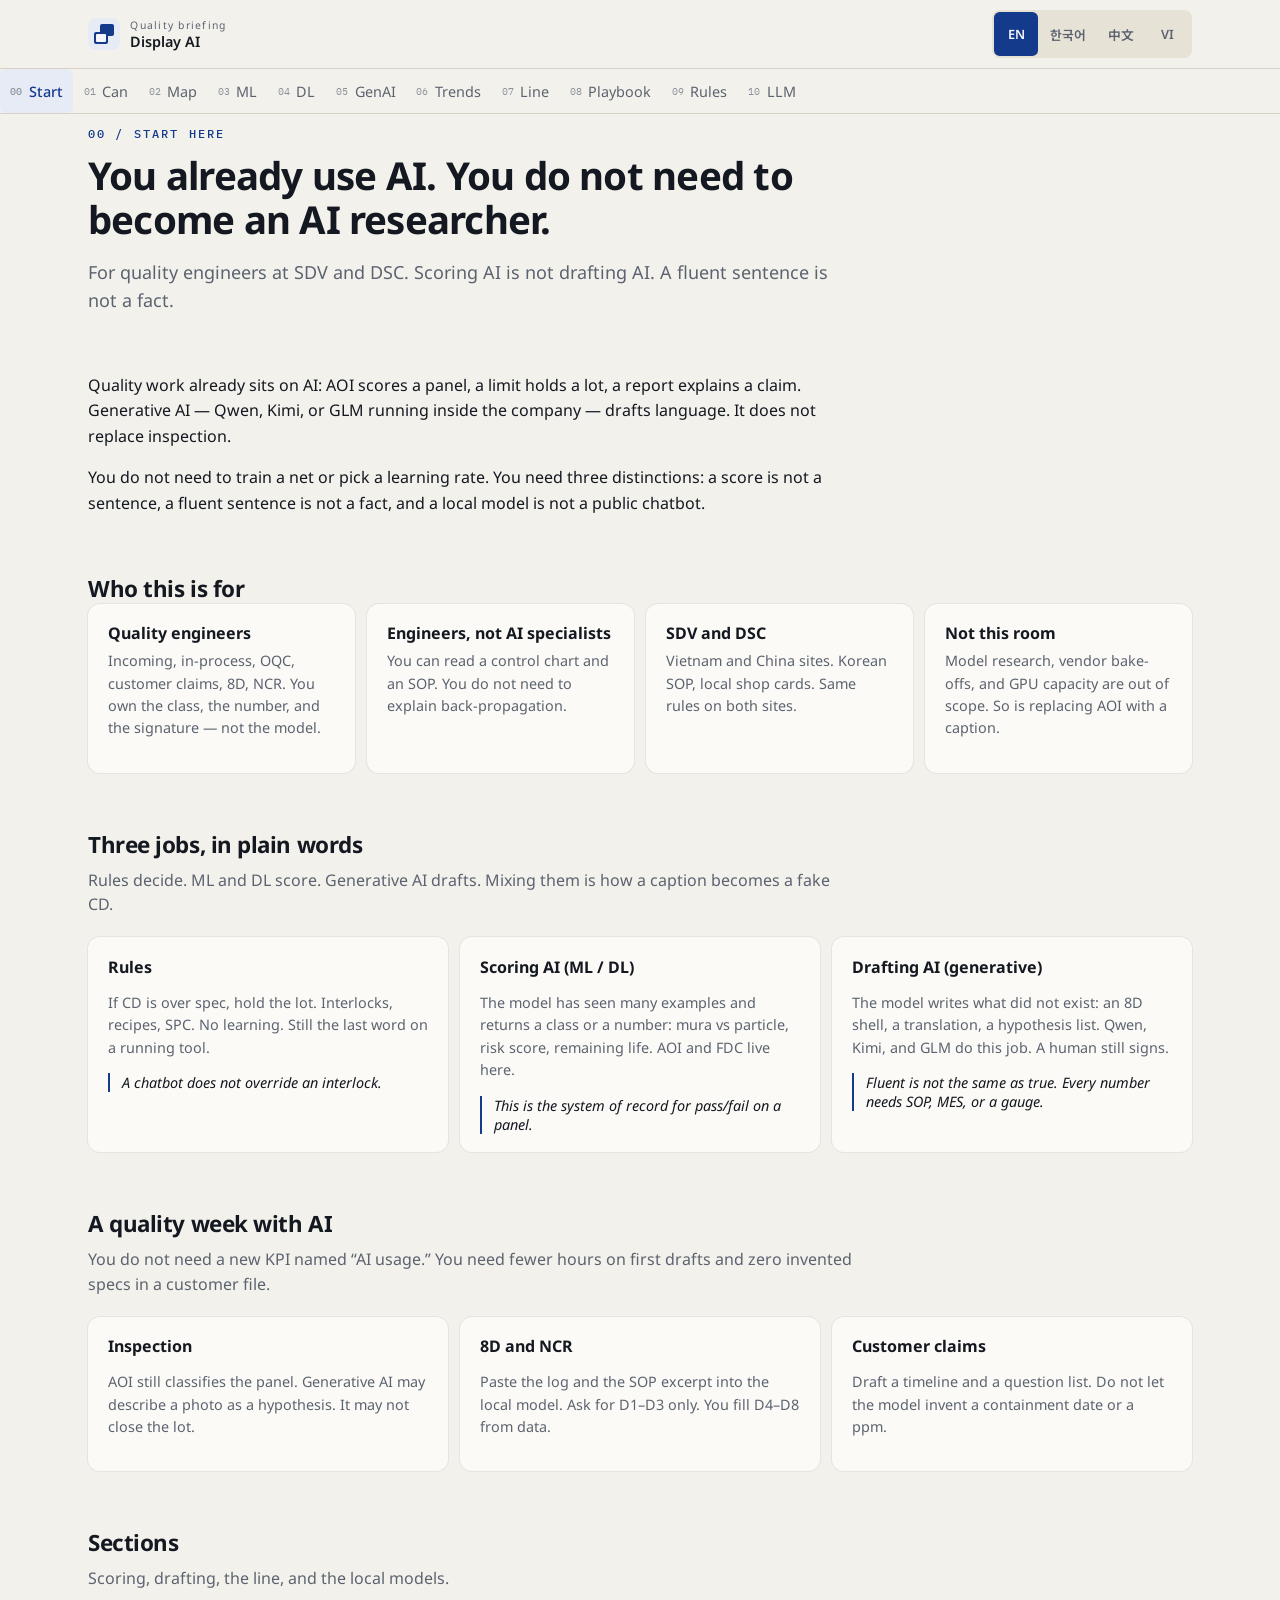
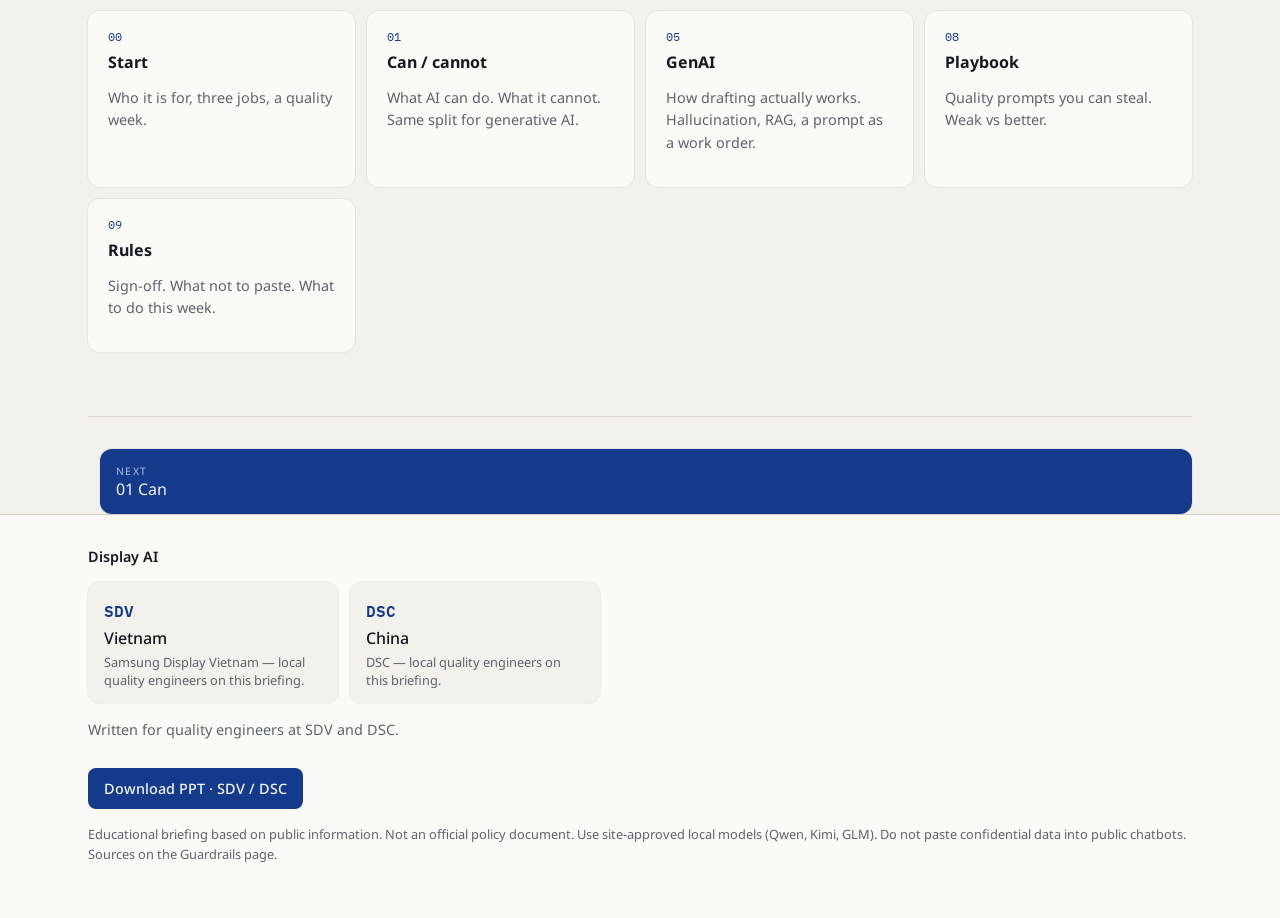
==== index.html @ c3c99dfd "Drop presenter notes; point Pages at beyondlatent" ====
<!doctype html>
<html lang="en">
  <head>
    <meta charset="utf-8" />
    <meta name="viewport" content="width=device-width, initial-scale=1" />
    <title>Display AI Briefing</title>
    <base href="/welcome/" />
    <link rel="preconnect" href="https://fonts.googleapis.com" />
    <link rel="preconnect" href="https://fonts.gstatic.com" crossorigin />
    <link href="https://fonts.googleapis.com/css2?family=IBM+Plex+Mono:wght@400;500&family=Noto+Sans+KR:wght@400;500;600;700&family=Noto+Sans+SC:wght@400;500;600;700&family=Noto+Sans:wght@400;500;600;700&display=swap" rel="stylesheet" />
    <style>
:root {
  --bg: #f3f1eb;
  --surface: #fbfaf6;
  --sunken: #e7e2d6;
  --ink: #141820;
  --muted: #5c6370;
  --faint: #8a909a;
  --accent: #143a8c;
  --accent-fg: #f4f6fb;
  --accent-soft: #e6ebf6;
  --line: #d8d2c6;
  --sans: "Noto Sans", "Noto Sans KR", "Noto Sans SC", system-ui, sans-serif;
  --mono: "IBM Plex Mono", ui-monospace, Menlo, Consolas, monospace;
}
* { box-sizing: border-box; }
html, body { margin: 0; background: var(--bg); color: var(--ink); font-family: var(--sans); }
a { color: inherit; }
button { font-family: inherit; cursor: pointer; }
.wrap { max-width: 72rem; margin: 0 auto; padding: 0 1.5rem; }
header.site { position: sticky; top: 0; z-index: 20; background: var(--bg); border-bottom: 1px solid var(--line); }
.top { display: flex; align-items: center; gap: 0.75rem; height: 4.25rem; }
.brand { display: flex; align-items: center; gap: 0.65rem; text-decoration: none; min-width: 0; }
.mark { width: 2rem; height: 2rem; flex: none; }
.kicker { font-size: 0.65rem; letter-spacing: 0.12em; color: var(--muted); }
.brand-name { font-size: 0.9rem; font-weight: 600; }
.langs { margin-left: auto; display: flex; gap: 0.15rem; background: var(--sunken); padding: 0.15rem; border-radius: 0.5rem; }
.langs a { min-width: 2.75rem; height: 2.75rem; display: inline-flex; align-items: center; justify-content: center; text-decoration: none; font-size: 0.8rem; font-weight: 600; color: var(--muted); border-radius: 0.35rem; padding: 0 0.6rem; }
.langs a.on { background: var(--accent); color: var(--accent-fg); }
nav.sec { border-top: 1px solid var(--line); }
nav.sec .wrap { display: flex; gap: 0.15rem; overflow-x: auto; padding-top: 0.4rem; padding-bottom: 0.4rem; }
nav.sec a { flex: none; min-height: 2.75rem; display: inline-flex; align-items: center; padding: 0 0.65rem; text-decoration: none; font-size: 0.9rem; color: var(--muted); border-radius: 0.35rem; }
nav.sec a .n { font-family: var(--mono); font-size: 0.65rem; color: var(--faint); margin-right: 0.4rem; }
nav.sec a.on { background: var(--accent-soft); color: var(--accent); font-weight: 500; }
main { padding: 2.5rem 0 4rem; }
.hero { max-width: 48rem; padding-bottom: 2.5rem; }
.hero .k { font-family: var(--mono); font-size: 0.75rem; font-weight: 500; letter-spacing: 0.18em; text-transform: uppercase; color: var(--accent); }
.hero h1 { margin: 0.75rem 0 0; font-size: clamp(1.8rem, 3vw, 2.6rem); line-height: 1.15; letter-spacing: -0.02em; }
.hero .lead { margin-top: 1.1rem; font-size: 1.125rem; line-height: 1.55; color: var(--muted); }
.prose { max-width: 48rem; }
.prose p { margin: 0 0 1rem; line-height: 1.6; font-size: 1rem; }
section { margin-top: 3.5rem; }
h2 { margin: 0; font-size: 1.4rem; letter-spacing: -0.02em; }
.sub { margin: 0.5rem 0 1.25rem; color: var(--muted); line-height: 1.55; max-width: 48rem; }
.card { background: var(--surface); border-radius: 0.75rem; padding: 1.15rem 1.25rem; box-shadow: 0 0 0 1px rgb(20 24 32 / 0.06); }
.grid { display: grid; gap: 0.75rem; }
.grid-2 { grid-template-columns: repeat(auto-fit, minmax(16rem, 1fr)); }
.grid-3 { grid-template-columns: repeat(auto-fit, minmax(14rem, 1fr)); }
h3 { margin: 0; font-size: 1rem; }
.muted { color: var(--muted); line-height: 1.55; font-size: 0.9rem; }
.tag { display: inline-flex; font-family: var(--mono); font-size: 0.65rem; font-weight: 500; letter-spacing: 0.08em; text-transform: uppercase; padding: 0.15rem 0.45rem; border-radius: 0.25rem; background: var(--sunken); }
.tag.gen { background: var(--accent-soft); color: var(--accent); }
.tag.agent { background: var(--ink); color: var(--accent-fg); }
.quote { margin: 0.75rem 0 0; padding-left: 0.75rem; border-left: 2px solid var(--accent); font-style: italic; font-size: 0.9rem; }
.layer { display: grid; gap: 1rem; grid-template-columns: 4.5rem 1fr; }
.layer .ln { font-family: var(--mono); color: var(--accent); font-weight: 500; }
table { width: 100%; border-collapse: collapse; font-size: 0.9rem; }
th, td { text-align: left; padding: 0.75rem 1rem; vertical-align: top; border-bottom: 1px solid var(--line); }
th { color: var(--muted); font-weight: 500; }
.scroll { overflow-x: auto; background: var(--surface); border-radius: 0.9rem; box-shadow: 0 0 0 1px rgb(20 24 32 / 0.06); }
.story { border-left: 1px solid var(--line); margin-left: 0.75rem; }
.story li { position: relative; padding: 0 0 1.5rem 1.5rem; list-style: none; }
.story li:before { content: ""; position: absolute; left: -0.4rem; top: 0.3rem; width: 0.7rem; height: 0.7rem; border-radius: 99px; background: var(--accent); }
.rule { display: grid; gap: 0.5rem; }
@media (min-width: 700px) { .rule { grid-template-columns: 1fr 11rem 1.4fr; } }
.use { font-family: var(--mono); font-size: 0.75rem; font-weight: 500; letter-spacing: 0.06em; text-transform: uppercase; color: var(--accent); }
ol.jobs { list-style: none; padding: 0; margin: 0; display: grid; gap: 0.75rem; }
.num { font-family: var(--mono); font-size: 0.75rem; color: var(--accent); }
.pager { margin-top: 4rem; padding-top: 2rem; border-top: 1px solid var(--line); display: flex; gap: 0.75rem; flex-wrap: wrap; }
.pager a { flex: 1; min-width: 12rem; text-decoration: none; border-radius: 0.75rem; padding: 0.9rem 1rem; background: var(--surface); box-shadow: 0 0 0 1px rgb(20 24 32 / 0.06); }
.pager a.next { background: var(--accent); color: var(--accent-fg); }
.pager .lab { font-size: 0.65rem; letter-spacing: 0.14em; text-transform: uppercase; color: var(--faint); }
.pager a.next .lab { color: rgb(244 246 251 / 0.7); }
footer.site { border-top: 1px solid var(--line); background: var(--surface); padding: 2rem 0 2.5rem; }
.orgs { display: grid; gap: 0.75rem; max-width: 32rem; margin: 1rem 0; }
@media (min-width: 520px) { .orgs { grid-template-columns: 1fr 1fr; } }
.org { background: var(--bg); border-radius: 0.75rem; padding: 0.9rem 1rem; box-shadow: 0 0 0 1px rgb(20 24 32 / 0.06); }
.org .code { font-family: var(--mono); font-weight: 600; color: var(--accent); }
.org .place { font-weight: 500; margin-top: 0.2rem; }
.org .note { font-size: 0.8rem; color: var(--muted); margin-top: 0.25rem; }
.dl { display: inline-flex; margin-top: 0.75rem; background: var(--accent); color: var(--accent-fg); text-decoration: none; padding: 0.7rem 1rem; border-radius: 0.5rem; font-size: 0.9rem; font-weight: 500; }
.prompt { font-family: var(--mono); font-size: 0.78rem; white-space: pre-wrap; background: var(--sunken); padding: 1rem; border-radius: 0.5rem; line-height: 1.45; }
.pair { display: grid; gap: 0.5rem; }
@media (min-width: 700px) { .pair { grid-template-columns: 1fr 1fr; } }
.bad { color: var(--muted); }
.good { color: var(--ink); }
.never { background: var(--sunken); border-radius: 0.5rem; padding: 0.75rem 1rem; font-size: 0.9rem; }
@media (max-width: 800px) {
  nav.sec { display: none; }
  nav.sec.open { display: block; }
}
.burger { display: none; width: 2.75rem; height: 2.75rem; border: 0; background: var(--surface); box-shadow: 0 0 0 1px rgb(20 24 32 / 0.06); border-radius: 0.5rem; }
@media (max-width: 800px) { .burger { display: inline-flex; align-items: center; justify-content: center; } }

    </style>
  </head>
  <body>
    <div id="app"><p style="padding:2rem;font-family:sans-serif;color:#5c6370">Loading Display AI Briefing…</p></div>
    <script>window.__COPIES__ = {"en":{"meta":{"title":"Display AI Briefing","description":"AI briefing for Samsung Display quality engineers at SDV and DSC. Local LLMs: Qwen, Kimi, GLM."},"chrome":{"skip":"Skip to content","kicker":"Quality briefing","brand":"Display AI","openMenu":"Open menu","closeMenu":"Close menu","menu":"Sections","copied":"Copied","copy":"Copy","next":"Next","prev":"Previous","nav":[{"href":"/","label":"Start","num":"00"},{"href":"/limits","label":"Can","num":"01"},{"href":"/map","label":"Map","num":"02"},{"href":"/ml","label":"ML","num":"03"},{"href":"/dl","label":"DL","num":"04"},{"href":"/genai","label":"GenAI","num":"05"},{"href":"/trends","label":"Trends","num":"06"},{"href":"/manufacturing","label":"Line","num":"07"},{"href":"/playbook","label":"Playbook","num":"08"},{"href":"/responsible","label":"Rules","num":"09"},{"href":"/tools","label":"LLM","num":"10"}],"footerSites":"Written for quality engineers at SDV and DSC.","footerOrgs":[{"code":"SDV","place":"Vietnam","note":"Samsung Display Vietnam — local quality engineers on this briefing."},{"code":"DSC","place":"China","note":"DSC — local quality engineers on this briefing."}],"footerNote":"Educational briefing based on public information. Not an official policy document. Use site-approved local models (Qwen, Kimi, GLM). Do not paste confidential data into public chatbots.","footerSources":"Sources on the Guardrails page.","downloadPpt":"Download slides (PPT)"},"start":{"kicker":"00 / Start here","title":"You already use AI. You do not need to become an AI researcher.","lead":"For quality engineers at SDV and DSC. Scoring AI is not drafting AI. A fluent sentence is not a fact.","intro":["Quality work already sits on AI: AOI scores a panel, a limit holds a lot, a report explains a claim. Generative AI — Qwen, Kimi, or GLM running inside the company — drafts language. It does not replace inspection.","You do not need to train a net or pick a learning rate. You need three distinctions: a score is not a sentence, a fluent sentence is not a fact, and a local model is not a public chatbot."],"whoTitle":"Who this is for","whoItems":[{"title":"Quality engineers","body":"Incoming, in-process, OQC, customer claims, 8D, NCR. You own the class, the number, and the signature — not the model."},{"title":"Engineers, not AI specialists","body":"You can read a control chart and an SOP. You do not need to explain back-propagation."},{"title":"SDV and DSC","body":"Vietnam and China sites. Korean SOP, local shop cards. Same rules on both sites."},{"title":"Not this room","body":"Model research, vendor bake-offs, and GPU capacity are out of scope. So is replacing AOI with a caption."}],"kindsTitle":"Three jobs, in plain words","kindsLead":"Rules decide. ML and DL score. Generative AI drafts. Mixing them is how a caption becomes a fake CD.","kinds":[{"name":"Rules","body":"If CD is over spec, hold the lot. Interlocks, recipes, SPC. No learning. Still the last word on a running tool.","line":"A chatbot does not override an interlock."},{"name":"Scoring AI (ML / DL)","body":"The model has seen many examples and returns a class or a number: mura vs particle, risk score, remaining life. AOI and FDC live here.","line":"This is the system of record for pass/fail on a panel."},{"name":"Drafting AI (generative)","body":"The model writes what did not exist: an 8D shell, a translation, a hypothesis list. Qwen, Kimi, and GLM do this job. A human still signs.","line":"Fluent is not the same as true. Every number needs SOP, MES, or a gauge."}],"weekTitle":"A quality week with AI","weekLead":"You do not need a new KPI named “AI usage.” You need fewer hours on first drafts and zero invented specs in a customer file.","weekItems":[{"title":"Inspection","body":"AOI still classifies the panel. Generative AI may describe a photo as a hypothesis. It may not close the lot."},{"title":"8D and NCR","body":"Paste the log and the SOP excerpt into the local model. Ask for D1–D3 only. You fill D4–D8 from data."},{"title":"Customer claims","body":"Draft a timeline and a question list. Do not let the model invent a containment date or a ppm."}],"pathTitle":"Sections","pathLead":"Scoring, drafting, the line, and the local models.","pathShortTitle":"","pathShort":[{"num":"00","title":"Start","href":"/","body":"Who it is for, three jobs, a quality week."},{"num":"01","title":"Can / cannot","href":"/limits","body":"What AI can do. What it cannot. Same split for generative AI."},{"num":"05","title":"GenAI","href":"/genai","body":"How drafting actually works. Hallucination, RAG, a prompt as a work order."},{"num":"08","title":"Playbook","href":"/playbook","body":"Quality prompts you can steal. Weak vs better."},{"num":"09","title":"Rules","href":"/responsible","body":"Sign-off. What not to paste. What to do this week."}],"pathFullTitle":"","pathFull":"","close":""},"limits":{"kicker":"01 / Can and cannot","title":"AI is a tool with a job. Outside that job it is noise or risk.","lead":"Before prompts and models: what scoring AI can do, what it cannot, then the same for generative AI. Quality owns the signature either way.","intro":["“AI” in a factory is not one thing. Scoring AI (ML / DL) maps a repeating signal to a class or a number. Generative AI writes language, images, or code that did not exist. Mixing the two is how a caption becomes a fake CD."],"aiTitle":"AI in general — scoring, rules, and drafts together","aiLead":"This column is the whole stack: interlocks, AOI, FDC, and a local LLM. Useful. Not magic.","canLabel":"Can","notLabel":"Cannot","aiCan":[{"title":"Score a repeating defect","body":"AOI that has seen your mura library can class a panel photo. That is a trained job, not a chat."},{"title":"Flag a tool that is walking","body":"FDC learns a healthy envelope. It fires when traces leave it — often still inside spec."},{"title":"Rank work for a scarce hour","body":"Which ten lots to re-inspect. Which chamber to look at first. A queue, not a verdict."},{"title":"Draft language after the score","body":"Once AOI or a log exists, a model can write the 8D shell or the translation. Draft only."},{"title":"Keep shop-floor numbers frozen in another language","body":"KO ↔ VI ↔ ZH ↔ EN, if you tell it to freeze units. Still check 2.50 mm."}],"aiNot":[{"title":"Replace an interlock or a spec","body":"If CD > spec, hold the lot. A model does not get a vote on a running tool."},{"title":"Stay right after the process moves","body":"A classifier trained on last year’s stack silently rots after lighting, material, or recipe change. Someone must retrain."},{"title":"Be accountable to the customer","body":"A named engineer signs the ppm, the date, and the containment. The model does not."},{"title":"Know what the chamber did at 3 a.m.","body":"Site knowledge is the review the stack is missing. AI does not walk the bay."},{"title":"Invent a limit that is not in SOP","body":"If the number is not in MES, SOP, or a gauge, it is not a number. It is a guess in your font."}],"genTitle":"Generative AI only — Qwen, Kimi, GLM, and anything that writes","genLead":"Generation is a first draft. It is the wrong tool for pass/fail, metrology, and change control.","genCan":[{"title":"Write D1–D3 of an 8D","body":"From a log and an SOP excerpt you pasted. Leave D4–D8 as questions you fill from data."},{"title":"Turn a night of alarms into hypotheses","body":"Three causes, each with a check. Mark what is missing. You kill the weak ones."},{"title":"Translate a shop card","body":"With every number, unit, tool ID, and revision frozen. Ambiguity stays in parentheses."},{"title":"Describe a defect photo as a hypothesis","body":"Likely class and why. What the photo cannot tell you. Production class still comes from AOI."},{"title":"Draft code or SQL against a schema you gave it","body":"On a copy of the extract. Read the code. Never write credentials to production."}],"genNot":[{"title":"Give a production pass / fail","body":"That is AOI (deep learning), with gold labels and an overkill/escape threshold you chose."},{"title":"Read CD, luminance, or ppm off a caption","body":"Pretty descriptions are not metrology. Numbers come from the instrument or MES."},{"title":"Close change control or download a recipe","body":"A fluent DOE is still a process change when you run it. Existing approval path only."},{"title":"Remember this week’s SOP by itself","body":"Without retrieval it improvises. With a stale index it quotes last quarter fluently."},{"title":"Keep a customer claim safe on a public chatbot","body":"Even “just to try.” Local models only. If they are down, wait."}],"deskTitle":"Quality desk — one line each","deskLead":"Quality jobs mapped to scoring AI and to generative AI.","deskHead":["Job","Scoring AI (ML / DL)","Generative AI"],"deskRows":[{"job":"Panel pass / fail","ai":"Can — trained AOI, with a threshold you own.","gen":"Cannot. Caption is a hypothesis."},{"job":"Chamber drift","ai":"Can — FDC on traces.","gen":"Can summarize the alarm list. Cannot be the alarm."},{"job":"8D / NCR first draft","ai":"Cannot write the story.","gen":"Can draft D1–D3. You fill D4–D8."},{"job":"Customer ppm or date","ai":"Only if a real model or MES produced it.","gen":"Cannot invent it. Leave a blank."},{"job":"Shop-floor translation","ai":"Not its job.","gen":"Can, if every number is frozen and re-read."},{"job":"Recipe or spec change","ai":"Cannot approve.","gen":"Cannot approve. Change control stays human."}],"testTitle":"A thirty-second test before you send","testItems":["Would I still send this if the model vanished tomorrow? If no, you have not checked it.","Is this a score from AOI / FDC / MES, or a sentence from a chat?","Every number: SOP revision, MES, or gauge — or a blank.","If this is pass/fail on a panel, the generative model is the wrong tool.","If a customer name is in the prompt, it left the public internet. Use Qwen / Kimi / GLM on site."],"close":"A score is not a sentence. A fluent sentence is not a fact. Quality owns the signature either way."},"tools":{"kicker":"10 / Local LLM","title":"Use Qwen, Kimi, or GLM. Not a public chatbot.","lead":"On site you can run local large language models. They draft. They do not inspect. They do not get to see a public internet log of your recipe.","intro":["Public ChatGPT-class tools are trained and logged outside the company. A customer claim, a stack, or an operator ID does not belong there — even “just to try.”","Qwen, Kimi, and GLM are the on-site assistants. Pick by job, not by hype. All three still hallucinate. Local only means the text stays inside. It does not mean the text is true.","If your site IT points you at a slightly different internal name, the rule does not change: approved local model, no public paste, human sign-off."],"whyTitle":"Why local, for quality","whyItems":[{"title":"Claims and customer names","body":"A complaint file identifies a brand. That is leakage the moment it hits a public log."},{"title":"SOP and limits","body":"Abort limits and shop cards are site knowledge. Local models can search them. Public models should never see them."},{"title":"Photos of panels","body":"A defect photo can still reveal stack, product, or customer. Keep vision prompts on the approved local tool."},{"title":"Audit","body":"When quality is asked “which assistant drafted this 8D?”, the answer should be a site tool, not a personal account."}],"modelsTitle":"The three models, practically","modelsLead":"Capabilities overlap. This is a quality-engineer cheat sheet, not a vendor scorecard. Confirm the exact build with site IT.","models":[{"name":"Qwen","also":"Tongyi / Qwen local weights","good":"General assistant. Strong multilingual (ZH, EN, KO, VI-capable), code, tables, mixed documents.","quality":"Default for 8D shells, yield-table questions, and KO/ZH/VI/EN drafts in one thread."},{"name":"Kimi","also":"Moonshot — long context","good":"Long documents in one go: full SOP chapter, a week of alarm logs, a claim pack with several PDFs.","quality":"Default when the evidence is long. Paste the pack, ask it to quote revision IDs, then cut."},{"name":"GLM","also":"ChatGLM / Zhipu local","good":"Strong Chinese, solid bilingual ZH–EN, structured answers. Natural fit at DSC.","quality":"Default for Chinese shop-floor cards, DSC claim replies, and ZH SOP excerpts that must stay exact."}],"pickTitle":"Which model for which quality job","pickHead":["Job","Start with","Why"],"pickRows":[{"job":"8D D1–D3 from a short log","model":"Qwen or GLM","why":"Short evidence. Need a tight shell, not a novel."},{"job":"Read a long SOP or a full claim pack","model":"Kimi","why":"Long context. Ask it to cite the revision, then verify."},{"job":"Shop-floor Chinese card","model":"GLM","why":"ZH first. Freeze numbers. Keep tool IDs in English."},{"job":"KO → VI translation of a short SOP","model":"Qwen","why":"Multilingual default. Still freeze 2.50 mm as 2.50 mm."},{"job":"Defect photo + ten alarms","model":"Qwen (multimodal if enabled)","why":"Hypothesis only. Production class still comes from AOI."},{"job":"Anything with a customer name","model":"Local only — never public","why":"If the local tool is down, wait. Do not “just this once.”"}],"checkTitle":"Still true on a local model","checks":["Every number in a customer or line document has SOP / MES / gauge behind it.","D4–D8 of an 8D are not closed by the model.","A caption is not CD, luminance, or ppm.","You can name which local model drafted the text.","You would still send this to a customer if the model vanished tomorrow — because you checked it."],"neverTitle":"Do not do this even on Qwen / Kimi / GLM","neverItems":["Dump a full MES extract with operator IDs “so it has context.”","Ask the model for a production pass/fail on a panel.","Let it invent a containment date, a ppm, or a customer promise.","Treat “the model said so” as change control.","Fall back to a public chatbot when the local one is slow."],"close":"Local means the text stays inside. It does not mean the text is true."},"ai":{"kicker":"01 / Foundation","title":"ML, DL, and generative AI are not the same tool","lead":"On a display line, one kind of AI scores a panel. Another writes the deviation report. Using the wrong one wastes time and creates risk.","intro":["You already work with AI even if nobody calls it that. SPC limits, FDC models, and AOI classifiers are machine learning or deep learning: they map a repeating signal to a score or a class.","Generative AI does a different job. It produces language, images, code, and candidate structures that did not exist before. Agentic systems sit on top and call tools.","This page is the split you need before any factory use-case. Detect versus draft. Score versus explain. Model ops versus a prompt plus a reviewer."],"stackTitle":"The stack on a display line","stackLead":"Newer layers do not retire the ones below. A mura classifier still has to be right before a chatbot writes the 8D.","stack":[{"layer":"0","name":"Rules and automation","body":"Interlocks, recipes, SPC limits, PLC logic. Deterministic. Still the last word on a running tool.","line":"If CD > spec, hold the lot."},{"layer":"1","name":"Classical ML","body":"Tabular models on sensors, process logs, and yield. Random forests, gradient boosting, simple residual models.","line":"FDC flags a chamber drift from 40 traces before the next PM window."},{"layer":"2","name":"Deep learning","body":"Neural nets on images and sequences. CNNs and vision transformers for inspection; sequence models for traces.","line":"AOI labels mura, particle, scratch, or dead pixel on a panel photo."},{"layer":"3","name":"Generative AI","body":"Models that create: text, code, images, molecular graphs. LLMs, diffusion, structure generators.","line":"Draft a 5-why from alarm logs, or generate a virtual CD image from a layout."},{"layer":"4","name":"Agentic AI","body":"A planner that uses the layers below: search SOP, query a table, plot, then propose the next check.","line":"Pull the last 20 lots, overlay the defect map, list three DOE factors."}],"compareTitle":"Side by side","compareLead":"If you remember one table, remember this. The failure modes are not the same, so the review step is not the same.","mlName":"ML / DL","genName":"Generative AI","compareRows":[{"label":"Job","ml":"Classify, detect, predict, rank.","gen":"Draft, explain, translate, design options."},{"label":"Output","ml":"A label, score, bounding box, or remaining-life number.","gen":"Text, image, code, a candidate recipe or molecule."},{"label":"Needs","ml":"Labeled line data. Retrain when the process drifts.","gen":"Documents, examples, tools. Ground it or it will invent."},{"label":"On the line today","ml":"AOI, FDC, yield models, virtual metrology, PdM.","gen":"SOP Q&A, 8D drafts, code, translation, virtual CD images, material search."},{"label":"Fails as","ml":"False calls, missed defects, silent drift after a recipe change.","gen":"Hallucination — a fluent, confident wrong answer. Data leakage if you paste secrets."},{"label":"Who owns it","ml":"Process + data + model ops. Change control on the model.","gen":"Any engineer with a prompt. A human signs the production decision."}],"mlTitle":"What ML and DL already do here","mlLead":"These systems are not a 2026 story. They are how inspection and equipment health already run. Generative AI does not replace them.","mlItems":[{"title":"AOI and defect vision","body":"Convolutional nets and vision transformers score panel images for mura, particles, scratches, stains, and dead pixels. They are trained on labeled defect libraries. Accuracy is a metrology problem: gold labels, confusion matrices, overkill versus escape."},{"title":"FDC and trace anomaly","body":"Multivariate models watch tool sensors (temperature, pressure, RF, flow). They learn a healthy envelope and fire when a chamber walks. This is classical ML on time-aligned traces, not a chatbot."},{"title":"Yield and virtual metrology","body":"Tabular models map process parameters to electrical or optical results so you do not have to measure every piece. Useful when metrology is slow or destructive. Drift after a part change is the usual killer."},{"title":"Predictive maintenance","body":"Remaining-useful-life models on pumps, robots, and evaporators. The output is a date or a risk score, not a paragraph. Pair it later with generative AI only to write the work order."}],"genTitle":"What generative AI adds","genLead":"Generation is useful when the output is language, a first draft, or a large design space. It is a poor replacement for a calibrated classifier.","genItems":[{"title":"Language on logs and SOP","body":"Summarize a night of alarms, turn a Korean SOP into shop-floor Vietnamese or Chinese, draft 8D and FMEA shells. Always re-check numbers, unit, and spec limits against the source."},{"title":"Vision-language on a photo","body":"A multimodal model can describe a defect image in words and suggest a class. Treat that as a hypothesis. The production AOI model — trained on your defect taxonomy — remains the system of record."},{"title":"Virtual images and CD assist","body":"Neural style transfer can build a virtual panel image from a layout plus a real photo, so electrode CD can be compared without extra short-loop hardware. Samsung Display published this as a 2023 industry first."},{"title":"Materials and code","body":"Molecule-generation plus property and synthesizability models explore OLED stacks far faster than hand design. Coding copilots write Python or SQL against yield extracts so PE/IE time goes to the question, not the boilerplate."}],"storyTitle":"One defect, every layer","storyLead":"A mura cluster on the module line is not an ML problem or a GenAI problem. It is a stacked workflow. Skip a layer and you either miss the defect or ship a pretty, wrong report.","storySteps":[{"layer":"DL","title":"AOI flags the cluster","body":"The vision model labels a repeating mura pattern on lots from chamber B. This is detection. Confidence and overkill still belong to the inspection team."},{"layer":"ML","title":"FDC says the tool is walking","body":"A trace model shows a slow rise in a deposition sensor over 36 hours — inside spec, outside the healthy envelope. That is prediction, not prose."},{"layer":"GenAI","title":"The draft 5-why appears","body":"An LLM, given the alarm list, the SOP section, and the last similar CAPA, writes three cause hypotheses and the checks for each. Fluent. Still a draft."},{"layer":"Agent","title":"Tools get called","body":"The agent pulls the last 20 lots, overlays the defect map, and lists three DOE factors. It does not change the recipe."},{"layer":"You","title":"Engineer sign-off","body":"You kill the weak hypotheses, keep one, open change control. AI never bypasses the existing process-change path."}],"storyClose":"If you only deploy chat, you get faster paperwork on top of the same escapes. If you only deploy AOI, you still spend hours writing the story. The leverage is the stack.","ruleTitle":"Which one should I use?","rules":[{"when":"A repeating signal needs a score or a class","use":"ML / DL","why":"Inspection images, traces, yield tables. Train, validate, watch drift."},{"when":"You need a first draft, an explanation, or a translation","use":"Generative AI","why":"Reports, SOP Q&A, code, design options. Then a human checks facts."},{"when":"You need detect and then explain","use":"Both, in that order","why":"DL finds the defect. GenAI writes the deviation. Do not swap them."},{"when":"The next step is a tool call (query, plot, search)","use":"Agent on a leash","why":"Useful for pulling lots and drafting DOE. Not allowed to touch the recipe."}],"close":"The next three pages unpack each layer. Start with machine learning if you live in FDC and yield. Start with deep learning if you live in AOI. Start with generative AI if you write reports, code, or translations.","nextTitle":"Three deeper pages","nextLead":"Page 01 is the map. Pages 02–04 are the tools. Read the one that matches your week.","nextPages":[{"href":"/ml","num":"02","title":"Machine learning","body":"Scores, drift, train/test, FDC, yield, virtual metrology, PdM."},{"href":"/dl","num":"03","title":"Deep learning","body":"Pixels, traces, AOI, gold labels, overkill vs escape."},{"href":"/genai","num":"04","title":"Generative AI","body":"Drafts, tokens, RAG, multimodal, molecules, agents."}]},"ml":{"kicker":"02 / Machine learning","title":"Machine learning scores a repeating signal","lead":"ML maps examples to a number or a class. On a display line that is FDC, yield, remaining life — not a paragraph.","intro":["You do not write the rule “if pressure > X then alarm.” You show the model many healthy traces and many bad traces. It learns the envelope. That is the whole trick.","Three questions before you trust a score: What is the input? What is the output? How do we know it is still right after a recipe, part, or lighting change?","Deep learning is a kind of ML that learns features from raw images and sequences. This page is the classical layer — tables, traces, and scores. The next page is vision."],"ideasTitle":"Ideas you actually need","ideas":[{"title":"Supervised learning","body":"Every example has a label: this lot yielded 97.2%, this trace is “healthy,” this incoming film is “fail.” Most line models live here. The hidden cost is the gold label — who marked it, and how often they disagree."},{"title":"Unsupervised learning","body":"No label. The model groups lots, chambers, or vendors that look alike. Useful for “what changed this week?” Dangerous if you treat a cluster as a root cause."},{"title":"Overfitting","body":"The model memorizes last month. Accuracy looks perfect on the training set and collapses the week after a PM or a stack tweak. If it cannot survive a held-out week, it is not a model. It is a diary."},{"title":"Features","body":"The columns you feed it: sensor stats, recipe IDs, time-of-day, vendor lot. Garbage features make confident, wrong scores. A process engineer who knows which traces actually move CD is worth more than a fancier algorithm."}],"jobsTitle":"Four jobs on the line","jobsLead":"Name the job before you name the vendor. Each job has a different label, a different metric, and a different failure.","jobs":[{"title":"Classification","body":"Assign a class: pass/fail, mura/particle, vendor A vs B risk. Output is a label plus a confidence. The argument is overkill versus escape.","line":"Incoming AOI on film. A tabular model that flags high-risk vendor lots before they enter TFT."},{"title":"Regression","body":"Predict a number: CD, luminance, yield, remaining useful life. Output is a value you can plot against a gauge. If it cannot beat a simple average, do not deploy it.","line":"Virtual metrology: predict an electrical result from process parameters so you do not measure every piece."},{"title":"Anomaly detection","body":"Learn a healthy envelope and fire when a chamber walks. Often no “fail” labels — just a lot of normal traces. The fight is the threshold: too tight and you drown in alarms.","line":"FDC on deposition: temperature, rate, and vacuum traces stay inside spec, outside the healthy envelope."},{"title":"Ranking","body":"Order lots or tools by risk so the scarce inspector or PE hour goes to the top of the list. Not a hard fail. A queue.","line":"Which ten lots from last night should quality re-inspect before ship."}],"metricTitle":"How you know it works","metrics":[{"title":"Train, validate, test","body":"Train on past lots. Validate while you tune. Test on a week the model has never seen — after a PM if you can. One accuracy number on the training set is a vanity metric."},{"title":"Overkill vs escape","body":"Precision is “of the alarms, how many were real.” Recall is “of the real defects, how many did we catch.” On AOI-like tasks, escape costs a customer. Overkill costs capacity. You choose a point on that curve. The model does not."},{"title":"Drift","body":"A model trained on last year’s stack will silently rot after a material, lighting, or recipe change. Watch the score distribution, not only the dashboard green light. Retrain is a process, not a heroics event."},{"title":"Always vs a dumb baseline","body":"Compare to last-week average, to SPC, to “always predict pass.” If you cannot beat the baseline on a held-out week, you are adding a black box for no gain."}],"lineTitle":"Where ML already sits at SDV and DSC","lineItems":[{"title":"FDC and traces","body":"Multivariate models on temperature, pressure, RF, flow. They learn a healthy envelope. This is not a chatbot reading a log."},{"title":"Yield and virtual metrology","body":"Tabular models map process parameters to electrical or optical results. Useful when metrology is slow or destructive. Drift after a part change is the usual killer."},{"title":"Predictive maintenance","body":"Remaining-useful-life on pumps, robots, evaporators. The output is a date or a risk score. Pair later with generative AI only to write the work order."},{"title":"Incoming and logistics risk","body":"Vendor-lot scores, pack-damage vision (often DL), ETA risk. Same idea: a number you can threshold."}],"notTitle":"What ML is not for","notItems":["Writing an 8D, a 5-why, or a customer letter.","Translating an SOP or explaining a photo in sentences.","Inventing a spec you did not measure.","Replacing interlocks, SPC limits, or change control.","A one-shot model with no owner, no gold set, and no retrain trigger."],"checkTitle":"Engineer checklist","checks":["Who labeled the gold data, and do two engineers agree on the same lot?","What is the held-out week, and did it include a PM or a recipe delta?","What happens on a false call — hold, re-inspect, or ignore?","What event forces a retrain (stack, lighting, part, vendor)?","Is the baseline (SPC, last-week mean) already good enough?"],"close":"If the output is a score or a class, you are in ML. If the output is a sentence, go to generative AI. If the input is a panel photo, go to deep learning."},"dl":{"kicker":"03 / Deep learning","title":"Deep learning sees the panel","lead":"A neural net learns features from pixels and traces. That is why AOI works — and why a lighting change can quietly ruin it.","intro":["Classical ML wants columns you already understand: a mean, a max, a recipe ID. Deep learning starts from the raw thing — a photo, a waveform — and learns which patterns matter.","On a display line the main DL job is inspection: mura, particle, scratch, stain, dead pixel. Sequence models also watch traces when the pattern is too rich for a handful of stats.","DL is still supervised most of the time. Someone has to label thousands of defects. The model is only as honest as that library."],"ideasTitle":"How a net actually sees","ideas":[{"title":"Layers instead of hand features","body":"Early layers find edges and blobs. Later layers find “mura in zone C” or “fiber particle.” You do not draw those features. You pay for them with labeled images."},{"title":"Convolutional nets and vision transformers","body":"CNNs slide small filters across the panel photo. Vision transformers split the image into patches and attend across them. Both can run production AOI. The architecture is less important than the gold set and the lighting."},{"title":"Transfer learning","body":"You rarely train from zero. You start from a net that already saw millions of public images, then fine-tune on your defect taxonomy. That is why a few thousand well-labeled site images can beat a million random ones."},{"title":"Sequences","body":"The same idea on traces: a 1D net or a transformer over time. Useful when a chamber failure is a shape in the waveform, not a single threshold."}],"jobsTitle":"Four jobs that want pixels","jobsLead":"If you can name the class and you have photos, DL is usually the right layer. If you only have a table, stay on the ML page.","jobs":[{"title":"AOI classification","body":"A crop or a full panel in, a class and a score out. This is the system of record for visual defects — not a multimodal chatbot describing the same photo.","line":"Module AOI labels mura vs particle vs scratch. Quality owns overkill vs escape."},{"title":"Localization","body":"Not only “there is a scratch” but a box or a mask on the panel. Needed when you overlay defects on a layout or on a chamber map.","line":"Repeaters that sit on the same pixel coordinates across lots — a process signature, not random dirt."},{"title":"Setup measurement from a photo","body":"Vision finds a region and returns a distance. Samsung Display published the Vietnam site case: picker-to-panel style measurements that used to take a person with a gauge.","line":"SDV: 2 min 30 sec → 10 sec on published setup measurement. Fewer bodies near moving parts."},{"title":"Trace shapes","body":"When FDC stats miss a slow walk that is obvious on a plot, a sequence model can score the shape. Still a score. Still needs a threshold owner.","line":"A deposition rate curve that stays in spec but no longer looks like the golden week."}],"metricTitle":"Why AOI models fail in quiet ways","metrics":[{"title":"Gold labels are the product","body":"If two engineers disagree on “mura vs stain,” the net will learn the disagreement. A weekly gold-set review is more valuable than a new backbone."},{"title":"Class imbalance","body":"True escapes are rare. A net that always says “pass” is 99% accurate and useless. Report escape rate and overkill, not headline accuracy."},{"title":"Domain shift","body":"New stack, new glass, new lighting, new camera, new product. The pixels changed. The net did not get the memo. Treat a product ramp as a retrain trigger."},{"title":"Explainability is limited","body":"Heatmaps show where the net looked. They do not replace a metrology reason. Use them to debug the model, not to close an 8D."}],"lineTitle":"Display uses that are already DL","lineItems":[{"title":"Panel AOI","body":"Mura, particles, scratches, stains, dead pixels. Trained on the site taxonomy. Production class stays here even when a generative model captions the same image."},{"title":"Incoming film and glass","body":"Same idea upstream. Catch vendor defects before they become array scrap."},{"title":"PPE and zone cameras","body":"EHS models for helmets, restricted-area entry. A different gold set, the same DL pattern."},{"title":"Pack damage","body":"Logistics vision on cartons and pallets. Score, then a human on the exceptions."}],"notTitle":"What DL is not for","notItems":["Drafting the 8D from the defect photo. That is generative AI, after the class is set.","Reading a numeric CD or luminance off a snapshot. Instruments do that.","A weekly report or an SOP translation.","A model with no lighting control and no gold set.","Replacing the AOI owner with a chatbot that “looks pretty sure.”"],"checkTitle":"Engineer checklist","checks":["Is the production class coming from the AOI model, or from a caption?","When did we last refresh the gold set — and did a new product land since then?","What is the escape vs overkill target, written down?","Do we log lighting, camera, and product ID next to every image?","Who has the right to change the threshold?"],"close":"DL finds and scores what is on the panel. It does not write the story. The next page is the story layer — generative AI."},"genai":{"kicker":"04 / Generative AI","title":"Generative AI writes what did not exist yet","lead":"It continues a sentence, an image, a molecule. Useful for first drafts. Dangerous as a gauge.","intro":["A classifier answers “which class?” A generative model answers “what comes next?” It is paid to finish your prompt with fluent language, pixels, or a candidate structure.","That is why it feels like a colleague and why it will invent a spec that looks local. Fluency is the product. Truth is your job.","On the line the honest uses are drafts, translation, code, virtual images, and material search — always with a human on numbers, and never as a replacement for AOI or FDC."],"ideasTitle":"How generation actually works","ideas":[{"title":"Tokens, not thoughts","body":"Text is chopped into tokens. The model predicts the next one, again and again. It does not look up your SOP unless you retrieve it. A confident paragraph can still be a chain of likely words."},{"title":"Context window","body":"Only what you put in the prompt (and what retrieval adds) is in play. Long windows help. They do not replace an indexed, current SOP corpus."},{"title":"Temperature and sampling","body":"Higher temperature = more variety, more invention. For specs, recipes, and code, keep it low. You want the boring answer."},{"title":"Hallucination is normal","body":"The model fills gaps. It will quote a limit you never pasted. Treat every number as guilty until it matches SOP, MES, or a gauge."}],"jobsTitle":"Jobs that want a draft","jobsLead":"If the output is language, an image that did not exist, code, or a candidate molecule, you are in this layer. If the output is pass/fail, go back to ML or DL.","jobs":[{"title":"Language on logs and SOP","body":"Summarize a night of alarms. Draft 8D and FMEA shells. Turn a Korean SOP into shop-floor Vietnamese or Chinese. Freeze every number.","line":"SDV and DSC shifts can share one SOP if the translation keeps 2.50 mm as 2.50 mm, not 2.5."},{"title":"Vision-language","body":"Drop a defect photo and a spec snippet in the same prompt. Get a hypothesis and the SOP section to open. The production class still comes from AOI.","line":"Night shift photographs a stain, pastes ten alarms, asks what to check at 08:00. Day-shift owner confirms."},{"title":"Virtual images and CD assist","body":"Neural style transfer can build a virtual panel image from a layout plus a real photo. Samsung Display published this in 2023 as a CD-measurement assist — generative vision in the service of metrology.","line":"Fewer extra short-loop samples. The virtual width still has to agree with a golden gauge."},{"title":"Materials and code","body":"Generate / predict / synthesizable loops explore OLED stacks. Copilots write Python or SQL against a yield extract. Chemists and PE still close the loop in a lab or on a copy of the data.","line":"Paste a CSV schema, ask for a 3σ lot list. Read the code. Run it on a copy."}],"metricTitle":"RAG, agents, and the 2026 stack","metrics":[{"title":"RAG — retrieval first","body":"Search approved SOP, manuals, and CAPA, then write from those passages. Without retrieval the model improvises. With a stale index it quotes last quarter’s limit fluently."},{"title":"Fine-tune vs retrieve","body":"Fine-tuning changes how the model talks. Retrieval changes what it is allowed to know this week. For SOP, retrieval almost always wins. Fine-tune is for tone and format, not for the current abort limit."},{"title":"Agents","body":"A planner that calls tools: search, SQL, a plot, a ticket. Useful for “pull last 20 lots and draft the DOE.” Not allowed to write a recipe. Read-only tools first. Log every call."},{"title":"Multimodal","body":"Text plus image plus, sometimes, a PDF. A caption is not metrology. Pixel pitch, CD, and luminance still come from the instrument."}],"lineTitle":"Prompt as a work order","lineItems":[{"title":"Role","body":"“You are a display process engineer.” It sets jargon and caution. It is not a security control."},{"title":"Evidence","body":"Paste the log, the SOP excerpt, the schema. If a number is not in the prompt, the model must leave a blank — say so."},{"title":"Constraints","body":"Freeze units. Ban invented part numbers. Ask for sources. Ask what is missing."},{"title":"Output shape","body":"Three hypotheses, each with a check. D1–D3 only. A table, not an essay. Shape is how you review."}],"notTitle":"Never use generative AI for","notItems":["A production pass/fail on a panel. That is AOI (DL).","A numeric CD, luminance, or yield taken from a caption.","Pasting unreleased stacks, recipes, customer names, or full MES extracts into a public model.","Closing change control or downloading a recipe to a tool.","A customer report whose numbers you did not re-check against SOP or MES."],"checkTitle":"Engineer checklist","checks":["Is this a draft, or am I about to treat it as a gauge?","Where did each number come from — prompt, retrieval, or invention?","Is the assistant the approved one, with SOP actually indexed?","Did I strip customer names, unreleased stacks, and operator IDs?","Who signs if this sentence reaches the line or a customer?"],"close":"Generation is leverage on paperwork, translation, code, and search. Detection still belongs to ML and DL. Next: what changed in 2026 — agents, multimodal, RAG — and how to use them on the floor."},"trends":{"kicker":"05 / 2026 landscape","title":"Copilots were last year. Agents are this year.","lead":"The models got more multimodal and more willing to use tools. For a display engineer, that means photos, logs, and SOP can sit in one conversation — if you govern the data.","intro":["2023–2024 was chat in a browser. 2026 is models that read a panel photo, search an SOP, write a script, and propose the next measurement. Vendors call this agentic AI.","Adoption in factories is no longer a pilot slide. A 2026 RSM manufacturing survey reported 79% of respondents already using generative AI, with agentic use following. The gap is no longer access. It is judgment: what the model is allowed to see, and who signs the output."],"items":[{"num":"01","title":"Agentic AI","what":"An agent plans steps, calls tools (search, SQL, a plot, a ticket), and returns a recommended action list. It is not a prettier dashboard.","whyNow":"Tool-use and longer planning finally hold up on messy industrial tasks, not just demo tickets. Samsung Electronics said in March 2026 it will extend agentic AI across manufacturing toward AI-driven factories by 2030.","line":"“Pull last week’s mura lots on line 2, group by chamber, draft the DOE two-pager.” The agent queries, clusters, writes. You still approve the experiment.","watch":"An agent with write access is a process-safety issue. Read-only tools first. Log every call. A human owns the change.","labels":{"what":"What it is","whyNow":"Why 2026","line":"On the line","watch":"Watch-out"}},{"num":"02","title":"Multimodal models","what":"One model accepts text, images, sometimes traces or PDFs, and answers in mixed form. You can drop a defect photo and a snippet of the spec in the same prompt.","whyNow":"Vision-language models are good enough to describe mura texture, particle morphology, and scratch direction — as a second opinion, not as AOI.","line":"Night-shift engineer photographs a stain, pastes the last ten alarms, asks for likely class and the SOP section to open. The answer is a starting point for the day-shift owner.","watch":"Pretty descriptions are not metrology. Pixel pitch, CD, and luminance numbers must come from the instrument, not from the caption.","labels":{"what":"What it is","whyNow":"Why 2026","line":"On the line","watch":"Watch-out"}},{"num":"03","title":"RAG — answers grounded in your files","what":"Retrieval-augmented generation searches approved SOP, manuals, and CAPA, then writes the answer from those passages. Without retrieval, the model improvises.","whyNow":"Long context helps, but a well-indexed SOP corpus is still more trustworthy than hoping the model memorized last quarter’s revision.","line":"“What is the abort limit on this evaporator after a nozzle change?” The system cites the current Korean SOP and the Vietnamese shop card, with revision IDs.","watch":"Stale indexes are dangerous. If the SOP moved and the corpus did not, the model will quote the old number fluently. Index freshness is a process owner’s job.","labels":{"what":"What it is","whyNow":"Why 2026","line":"On the line","watch":"Watch-out"}},{"num":"04","title":"Coding copilots","what":"Inline completion, test stubs, SQL, and plot code. The bottleneck in PE/IE is often wrangling the extract, not the statistics.","whyNow":"Models are competent at pandas, matplotlib, and JMP-like workflows if you paste a schema and a clear question. They still invent column names if you let them.","line":"Paste a yield CSV schema, ask for a daily trend with a control band and a list of lots outside 3σ. Read the code. Then run it on a copy of the data.","watch":"Never point a copilot at the production database with write credentials. No customer names, no unreleased stack data in the prompt.","labels":{"what":"What it is","whyNow":"Why 2026","line":"On the line","watch":"Watch-out"}},{"num":"05","title":"Reasoning models","what":"Models that spend tokens on intermediate steps: longer 5-why, FMEA, conflicting-evidence reviews. Slower, better at multi-hop logic than a fast chat model.","whyNow":"Useful when the task is a structured argument (why this chamber, why not that recipe) rather than a one-line classification.","line":"Feed two competing CAPAs and the last month of FDC. Ask which hypothesis is still live and which checks would kill it. Treat the chain of thought as a review aid.","watch":"A longer answer is not a truer answer. Hidden chain-of-thought can still smuggle a wrong unit. Check every number.","labels":{"what":"What it is","whyNow":"Why 2026","line":"On the line","watch":"Watch-out"}},{"num":"06","title":"Governance as a feature","what":"Allow-lists for tools, audit logs, data residency, and “this model may not see this folder.” In 2026 this is part of the product, not a slide after go-live.","whyNow":"EU AI Act-class rules, customer audits, and a year of leakage incidents made shadow-IT chat a real finding. Approved tools will win over the cleverest public chatbot.","line":"Use the company-approved assistant for SOP and logs. Public models are for public knowledge only — textbooks, language, generic Python.","watch":"If a tool cannot show you where a number came from, do not put that number in a customer report.","labels":{"what":"What it is","whyNow":"Why 2026","line":"On the line","watch":"Watch-out"}}],"statsTitle":"Public numbers, not internal targets","stats":[{"value":"79%","label":"Manufacturers already using generative AI (RSM, 2026).","source":"RSM manufacturing survey, 2026"},{"value":"45.6%","label":"CAGR cited for industrial AI, 2023–2028.","source":"Samsung Display AX briefing, 2025"},{"value":"2030","label":"Samsung Electronics target for AI-driven factories across manufacturing.","source":"Samsung Newsroom, 1 Mar 2026"}],"chartTitle":"Industrial AI market, public estimate","chartCaption":"USD billions. 2023 actual vs 2028 estimate as cited in Samsung Display’s public AI article (USD 3.2B → 20.8B). Directional, not a forecast you should put in a customer deck without the original source.","chartY":"USD billion","factoryTitle":"Samsung’s 2030 factory frame","factoryBody":["On 1 March 2026 Samsung Electronics announced a plan to move manufacturing operations to AI-driven factories by 2030. The stated span is inbound logistics, production, quality, and shipment — plus digital twins and specialized agents for quality, production, and logistics.","That is a group-level manufacturing vision, not a site SOP. For display engineers the practical read is: inspection, equipment health, and document workflows will keep absorbing both ML/DL and generative layers. Your job is to know which layer you are touching."],"factoryQuote":"The next phase of manufacturing innovation lies in building autonomous environments where AI truly understands operational contexts in real time and independently executes optimal decisions.","factoryCite":"YoungSoo Lee, EVP, Head of Global Technology Research, Samsung Electronics — 1 Mar 2026","quarterTitle":"What to do with this, this quarter","quarterItems":["List the three reports or analyses you rewrite every week. Those are GenAI candidates. List the three signals you already score. Those stay ML/DL.","Find the approved assistant and whether SOP retrieval is actually indexed for your line. If it is not, do not fake it with a public model.","Pick one multimodal habit: photo + alarms, never photo alone, and never a number from the caption."]},"mfg":{"kicker":"06 / Factory","title":"Where each kind of AI attaches to the line","lead":"Every step already has data. ML/DL turns that data into a score. Generative AI turns it into a draft. Agents fetch. None of them own the recipe.","intro":["This is not a separate “display industry” tour. You already live on TFT, deposition, module, and inspection. Below is the same value chain with the two AI jobs labeled, plus the three Samsung Display cases that are public.","If a box says ML, someone has to label data and watch drift. If it says GenAI, someone has to check the draft. If it says agent, someone has to deny write access."],"chainTitle":"Value chain, labeled","chainLead":"Read left to right as product flow. Equipment health and EHS sit across every step.","mlTag":"ML / DL","genTag":"GenAI","agentTag":"Agent","chain":[{"step":"01","name":"Incoming material","ml":"Vendor lot risk, incoming AOI on film and glass, moisture and particle scores.","gen":"Translate incoming spec deltas; draft a deviation when a COA is off.","agent":"Pull last n lots from a supplier and summarize open NCMRs."},{"step":"02","name":"TFT / backplane","ml":"CD and overlay models, array yield predictors, photo/etch FDC.","gen":"Virtual CD images from layout + photo (style transfer). Recipe-change notes.","agent":"Cluster scrap by layer and propose the first DOE factors."},{"step":"03","name":"OLED deposition & encapsulation","ml":"Rate and uniformity models, evaporator health, encapsulation leak flags.","gen":"Material structure search (generate / predict / synthesizable). Shift-report drafts.","agent":"Compare today’s crystal and rate traces to the last golden week."},{"step":"04","name":"Module","ml":"Bond, align, and luminance inspection classifiers.","gen":"Customer-facing failure description in EN/ZH/VI from a Korean write-up.","agent":"Build a pack of similar returns for the quality meeting."},{"step":"05","name":"Inspection & quality","ml":"AOI taxonomy, escape/overkill trade-off, reliability screens.","gen":"8D / 5-why / FMEA shells from logs plus SOP passages.","agent":"Fetch like-defects and the last CAPA, then draft the review pack."},{"step":"06","name":"Logistics & ship","ml":"Pack damage vision, slotting, ETA risk.","gen":"Packing instruction translations that keep numbers frozen.","agent":"Reslot a hold lot against remaining capacity — proposal only."},{"step":"EQ","name":"Equipment health","ml":"FDC, remaining useful life, spare-part demand.","gen":"Work-order text from alarm codes. Troubleshooting from the manual.","agent":"Schedule a PM window against the production calendar — still needs approval."},{"step":"EHS","name":"Safety","ml":"Camera models for PPE and restricted-zone entry.","gen":"Near-miss write-ups and toolbox-talk drafts in local language.","agent":"Check open actions before a hot-work permit is issued."}],"casesTitle":"Three public Samsung Display cases","casesLead":"From Samsung Display’s public AI article (2025). No internal yields, no tool IDs. The Vietnam measurement case is the one SDV engineers should be able to retell.","cases":[{"tag":"SDV · measurement","title":"Automated setup measurement, Vietnam site","where":"Samsung Display Vietnam","kind":"ML / computer vision","body":["Equipment setup used to mean a person measuring distances on the tool — for example picker-to-panel — with the usual time, error, and safety cost of putting a body near moving parts.","The published software lets an engineer capture the scene on a mobile device. Vision models find the measurement region and return the distance."],"result":"Inspection time 2 min 30 sec → 10 sec. Fewer manual errors, less exposure."},{"tag":"R&D · CD","title":"Virtual image-based CD measurement","where":"Display industry first, 2023 (public claim)","kind":"Generative (neural style transfer)","body":["Critical dimension checks on electrodes normally want a physical short-loop sample. The published method extracts pattern layout from the design and combines it with a real panel image to synthesize a virtual image for width comparison.","That is generative vision in the service of metrology, not a chatbot. It still has to agree with a golden gauge."],"result":"Fewer extra samples, shorter development loops — as stated in the public article."},{"tag":"R&D · materials","title":"Generative design for organic materials","where":"Material research","kind":"Generative (three-model loop)","body":["Three models: molecule generation, property prediction, synthesis prediction. The chemist sets a skeleton and target properties; the loop proposes structures learned from simulation and experiment.","Manual exploration is a handful of ideas per month. The published system is described as searching millions of structures in the same window. Screening still ends in a lab, not in a slideshow."],"result":"Search space of candidate OLED materials scaled from hand design to monthly millions."}],"twinTitle":"Digital twins and the 2030 frame","twinBody":["A digital twin is a living model of a tool or a line: recipe, sensors, and constraints, updated from the real process. You try a parameter change in the twin before you spend a lot.","Samsung’s 2030 manufacturing message puts twins together with agents and task robots (line, logistics, assembly, EHS). For display, the honest near-term twin is usually one chamber or one inspection cell, not the whole fab."],"twinItems":[{"title":"Twin","body":"Simulate a recipe delta. ML models often sit inside the twin as virtual metrology."},{"title":"Agent","body":"Ask the twin a question in language, get a table and a recommended check — not an auto-download to the tool."},{"title":"Robot","body":"Logistics and hazardous-area sensing. Still a safety-rated system with its own sign-off."}],"matrixTitle":"Cheat sheet","matrixLead":"When someone says “let’s put AI on this step,” ask which column they mean.","matrixHead":["Step","ML / DL","Generative","Agent"],"matrix":[{"step":"TFT / CD","ml":"Overlay & CD models","gen":"Virtual CD image","agent":"DOE from scrap clusters"},{"step":"Deposition","ml":"Rate / uniformity / FDC","gen":"Shift report, material search","agent":"Golden-week compare"},{"step":"AOI","ml":"Defect classifier","gen":"8D draft from image + log","agent":"Like-defect pack"},{"step":"Equipment","ml":"PdM, FDC","gen":"Work order from alarms","agent":"PM vs production calendar"},{"step":"Documents","ml":"—","gen":"SOP Q&A, translation","agent":"Cite current revision"}]},"play":{"kicker":"07 / Practice","title":"A playbook you can run this week","lead":"Prompts are not magic. A good prompt is a work order: role, data, constraints, output shape, and what the model must not invent.","intro":["Use Qwen, Kimi, or GLM on site. The boxes below are patterns, not a license to paste line data into a public chatbot.","English often produces better code. Your own language is better for shop-floor SOP and for teaching. Numbers, units, and tool IDs must pass through unchanged in every language."],"rolesTitle":"By role","roles":[{"role":"Process","uses":["Summarize a night of alarms into three hypotheses with checks.","Draft a DOE one-pager from a defect trend.","Ask what a recipe delta typically moves — then verify in the twin or on data, never from the model alone."]},{"role":"Equipment","uses":["Translate an alarm code into the manual section and the first five checks.","Turn a troubleshooting thread into a clean work order.","Ask for a spare-part narrative only after the PdM model has a score."]},{"role":"Quality","uses":["8D / 5-why / Ishikawa shells from logs + SOP passages.","Classify a customer complaint sentence into the internal taxonomy, then confirm.","Describe a defect photo as a hypothesis, not as the official class.","Draft a claim timeline with blanks for every date you did not paste."]},{"role":"PE / IE","uses":["Python for daily yield, takt loss, and 3σ lot lists.","SQL against an extract, never against production with write access.","Explain a chart in the language of the meeting — after the chart is real."]},{"role":"Everyone","uses":["KO ↔ EN ↔ ZH ↔ VI for SOP and mail, freezing every number.","Meeting notes into action lists with owners.","“What does this abbreviation mean in our process?” — still verify."]}],"promptTitle":"Prompts worth stealing","promptLead":"Replace the bracketed fields. Delete anything you would not put in an open ticket. Copy, paste, then edit.","prompts":[{"id":"log","title":"Alarm log → hypotheses","use":"Process / equipment, after a night of trips","kind":"Generative","text":"You are a display process engineer. Below is a time-ordered alarm log from one tool. Do not invent sensor names or spec limits that are not in the text.\n\n1) Summarize the sequence in five lines.\n2) Give three root-cause hypotheses, each with a check I can run today.\n3) Mark any hypothesis that needs data I did not provide.\n4) End with a 5-why draft. Leave numbers blank if they are missing.\n\nLog:\n[paste]"},{"id":"photo","title":"Defect photo → hypothesis","use":"Quality / module, multimodal","kind":"Generative + vision","text":"You are assisting an AOI engineer. I will attach a panel photo. Our classes are mura, particle, scratch, stain, dead pixel, other.\n\nReturn:\n- Most likely class, and why (texture, location, shape).\n- Second class if the first is weak.\n- What the photo cannot tell me (size in µm, layer, electrical fail).\n- Three questions I should ask the process owner.\n\nDo not output a numeric CD, luminance, or yield. Those come from instruments."},{"id":"code","title":"Yield extract → plot + outliers","use":"PE / IE","kind":"Generative (code)","text":"Write Python 3 with pandas and matplotlib only. Columns in the CSV: date, line, lot, yield_pct, defect_ppm, chamber.\n\n- Daily median yield by line, with a band at median ± 3σ of the last 30 days.\n- Print lots outside the band.\n- Do not invent extra columns.\n- Include comments. No file writes except the chart PNG.\n\nAssume the CSV is already loaded as df."},{"id":"xlate","title":"SOP translation, numbers frozen","use":"Any role, KO/EN/ZH/VI","kind":"Generative","text":"Translate the SOP excerpt into clear shop-floor [Vietnamese / Chinese / English / Korean].\n\nRules:\n- Keep every number, unit, tool name, and revision ID exactly as written.\n- If a sentence is ambiguous, keep the source in parentheses.\n- Use short imperative steps, not marketing language.\n- End with a glossary of process terms you kept in English.\n\nText:\n[paste]"},{"id":"8d","title":"Claim + log → 8D D1–D3","use":"Quality, after a customer claim or internal NCR","kind":"Generative · Qwen or GLM","text":"You are assisting a display quality engineer. Draft 8D sections D1–D3 only from the claim and the log below. Use Qwen/Kimi/GLM locally — this prompt assumes an on-site model.\n\nRules:\n- Quote the SOP revision if it appears. If it does not, write “revision missing.”\n- Do not invent a ppm, a date, a customer name, or a containment action that is not in the text.\n- Leave D4–D8 as questions I must fill.\n- Flag any cause that is not supported by the log.\n\nClaim:\n[paste]\n\nLog:\n[paste]"},{"id":"claim","title":"Customer sentence → taxonomy + questions","use":"Quality / CS, incoming claim","kind":"Generative · GLM or Qwen","text":"You are assisting incoming quality. Classify the customer sentence into our taxonomy: mura, particle, scratch, stain, dead pixel, luminance, other.\n\nReturn:\n- Most likely class, and the words that drove it.\n- What the sentence cannot tell us (layer, size, lot, date).\n- Five questions I should ask before I open an 8D.\n- Do not invent a lot ID or a ppm.\n\nSentence:\n[paste]"}],"englishNote":"For code, start in English even if the rest of your day is Korean, Chinese, or Vietnamese. Then comment the script in the language your shift actually reads.","goodBadTitle":"Bad prompt, better prompt","badLabel":"Weak","goodLabel":"Better","pairs":[{"bad":"Why is yield down?","good":"Yield on line 2 module fell 2.1 pp from 10–17 Aug vs the prior 4 weeks. Top defect is mura in zone C. Chamber B deposition. Give three hypotheses and a check for each. Do not invent a spec I did not give you.","why":"Time window, process step, geography of the defect, and a ban on invented specs."},{"bad":"Write an 8D for this.","good":"Draft D1–D3 only, using the log and SOP excerpt below. Quote the SOP revision. Leave D4–D8 as questions I must fill. Flag any cause that is not supported by the log.","why":"Limits the model to the evidence you provided and stops it from closing the CAPA in fiction."},{"bad":"Translate this SOP.","good":"Translate to shop-floor Vietnamese. Freeze every number and unit. Keep tool IDs in English. List terms you were unsure about at the end.","why":"A bare “translate” will happily round 2.50 mm to 2.5 mm and drop a revision letter."}],"flowTitle":"From alarm to 8D, with the stack","flowLead":"A full loop so the playbook is not just four text boxes.","flow":[{"step":"1","title":"Detect (ML / DL)","body":"AOI or FDC fires. Do not skip this and start from a chat description of the photo."},{"step":"2","title":"Pack the evidence","body":"Log excerpt, SOP section, similar CAPA if you have it, photo. Strip customer names and unreleased stacks."},{"step":"3","title":"Draft (GenAI)","body":"Hypotheses, checks, 8D shell. Prompt as a work order."},{"step":"4","title":"Fetch (agent, if you have one)","body":"Last n lots, defect map, golden-week compare. Read-only."},{"step":"5","title":"Kill hypotheses (you)","body":"Run the checks. Delete what the data does not support. The model does not get a vote."},{"step":"6","title":"Change control (you)","body":"If a recipe, spec, or code moves, use the existing approval path. Paste nothing from a model into a tool."}],"neverTitle":"Do not paste","neverItems":["Unreleased stack, recipe, or CD numbers into a public model.","Customer names, device codes, or complaint files that identify a brand.","Full database extracts with operator IDs.","Anything you would not put in an email to a vendor."],"qualityTitle":"Quality desk, specifically","qualityLead":"Inspection still belongs to AOI. These are drafts you can run on Qwen, Kimi, or GLM.","qualityJobs":[{"title":"Incoming / OQC","body":"Turn a COA mismatch into a deviation skeleton. List the checks. Do not let the model pass the lot."},{"title":"In-process escape vs overkill","body":"Ask the model to explain the two errors in shop language. The threshold is still a quality decision, not a prompt."},{"title":"Customer 8D","body":"D1–D3 from claim + log + SOP excerpt. D4–D8 stay human. No invented ppm."},{"title":"Claim language pack","body":"KO/EN/ZH/VI reply with frozen numbers. GLM for Chinese, Qwen for mixed languages, Kimi if the pack is long."}]},"guard":{"kicker":"08 / Guardrails","title":"Fluent is not the same as true","lead":"Generative models are paid to continue a sentence. They will finish yours with a spec that looks local and is wrong. The countermeasure is process knowledge plus a closed data path.","intro":["ML/DL fails as a wrong score. You can plot that. Generative AI fails as a paragraph that reads like your site. That is harder to catch, and it is why sign-off sits on the engineer, not the model."],"risksTitle":"Four failure modes","risks":[{"title":"Hallucination","body":"The model invents a limit, a part number, or a “last time we did this” story. Longer answers and confident tone do not reduce this.","rule":"Every number in a customer-facing or line-facing document must have a source: SOP revision, MES, or a gauge."},{"title":"Leakage","body":"Public chat logs are not your archive. Prompts can be used for training. A screenshot of a recipe is still a recipe.","rule":"Only approved assistants see line data. Public models get public knowledge."},{"title":"Drift, for ML/DL","body":"A classifier trained on last year’s mura library will silently rot after a stack or lighting change. Generative chat will not notice.","rule":"Owners, gold sets, and a retrain trigger belong next to the model, not in a slide."},{"title":"Skipping change control","body":"A plausible DOE is still a process change when you run it. Agents that can write to MES or a tool are a safety system.","rule":"Read-only by default. Existing change control for anything that moves a recipe, spec, or interlock."},{"title":"Public chatbot instead of local LLM","body":"Qwen, Kimi, and GLM are the on-site tools. A personal ChatGPT tab is still leakage, even when the local model is slow.","rule":"If the local assistant is down, wait. Quality files do not go to a public log “just this once.”"}],"signTitle":"The sign-off rule","signBody":["AI may draft. It may not release. If a number can scrap a lot or reach a customer, a named engineer confirms it against a system of record.","Your advantage over the model is not typing speed. It is knowing what the chamber sounded like at 3 a.m. and which SOP paragraph is actually in force. That is the review the stack is missing."],"nextTitle":"Three moves after you close this page","nextItems":[{"n":"1","title":"Find the allowed tool","body":"Qwen, Kimi, or GLM on site. Ask IT which build is approved. Stop using public chat for anything with a spec, a panel photo, or a customer sentence."},{"n":"2","title":"Pilot one repeating draft","body":"Pick a weekly report, a translation, or a yield plot. Keep the same prompt for two weeks. Compare time and error rate against the old path."},{"n":"3","title":"Share one good and one bad prompt","body":"In the team channel, post a prompt that survived review and one that invented a number. That teaches faster than a policy PDF."}],"sourcesTitle":"Sources used in this briefing","sources":[{"title":"Samsung Display — “AI Technologies at Samsung Display You Might Not Have Known About”","detail":"Public cases: virtual CD measurement (2023), Vietnam automated measurement (2 min 30 sec → 10 sec), generative material design. Also cites industrial-AI market 2023–2028."},{"title":"Samsung Newsroom — AI-driven factories by 2030 (1 March 2026)","detail":"Group manufacturing vision: digital twins, agents for quality / production / logistics, robotics. Quote from YoungSoo Lee, GTR."},{"title":"RSM — manufacturers using AI in 2026","detail":"79% of manufacturing respondents using generative AI; agentic use also reported."}],"close":"The line does not need more enthusiasm for AI. It needs engineers who can tell a classifier from a paragraph, and who will not sign a number the model made up."}},"ko":{"meta":{"title":"Display AI Briefing","description":"삼성디스플레이 SDV·DSC 품질 엔지니어를 위한 AI 브리핑. 로컬 LLM: Qwen, Kimi, GLM."},"chrome":{"skip":"본문으로 건너뛰기","kicker":"품질 브리핑","brand":"Display AI","openMenu":"메뉴 열기","closeMenu":"메뉴 닫기","menu":"섹션","copied":"복사됨","copy":"복사","next":"다음","prev":"이전","nav":[{"href":"/","label":"시작","num":"00"},{"href":"/limits","label":"가능","num":"01"},{"href":"/map","label":"유형","num":"02"},{"href":"/ml","label":"ML","num":"03"},{"href":"/dl","label":"DL","num":"04"},{"href":"/genai","label":"생성형","num":"05"},{"href":"/trends","label":"동향","num":"06"},{"href":"/manufacturing","label":"라인","num":"07"},{"href":"/playbook","label":"실습","num":"08"},{"href":"/responsible","label":"가드레일","num":"09"},{"href":"/tools","label":"LLM","num":"10"}],"footerSites":"SDV와 DSC 품질 엔지니어를 위해 작성했습니다.","footerOrgs":[{"code":"SDV","place":"베트남","note":"Samsung Display Vietnam — 이 브리핑의 현채 품질 엔지니어."},{"code":"DSC","place":"중국","note":"DSC — 이 브리핑의 현채 품질 엔지니어."}],"footerNote":"공개 자료 기반의 교육용 브리핑입니다. 공식 정책 문서가 아닙니다. 사내 로컬 모델(Qwen, Kimi, GLM)을 쓰십시오. 기밀을 공개 챗봇에 붙여 넣지 마십시오.","footerSources":"출처는 가드레일 페이지에 있습니다.","downloadPpt":"슬라이드 받기 (PPT)"},"start":{"kicker":"00 / 여기서 시작","title":"이미 AI를 쓰고 있습니다. AI 연구자가 될 필요는 없습니다.","lead":"SDV·DSC 품질 엔지니어를 위한 내용입니다. 점수 AI는 초안 AI가 아닙니다. 유창한 문장은 사실이 아닙니다.","intro":["품질 업무는 이미 AI 위에 있습니다. AOI가 패널을 채점하고, 한계가 로트를 잡고, 보고서가 클레임을 설명합니다. 사내 Qwen, Kimi, GLM이 문장 초안을 씁니다. 검사를 대체하지 않습니다.","신경망을 학습시키거나 학습률을 고를 필요는 없습니다. 필요한 구분은 세 가지입니다. 점수는 문장이 아니고, 유창한 문장은 사실이 아니며, 로컬 모델은 공개 챗봇이 아닙니다."],"whoTitle":"대상","whoItems":[{"title":"품질 엔지니어","body":"수입·공정·OQC, 고객 클레임, 8D, NCR. 클래스와 숫자와 서명은 당신 것입니다. 모델의 것이 아닙니다."},{"title":"엔지니어, AI 전문가는 아님","body":"관리도와 SOP는 읽습니다. 역전파를 설명할 필요는 없습니다."},{"title":"SDV와 DSC","body":"베트남과 중국 사이트. 한국어 SOP, 현장 작업 카드. 규칙은 같습니다."},{"title":"이 자리의 범위 밖","body":"모델 연구, 벤더 비교, GPU 용량은 범위 밖입니다. AOI를 캡션으로 바꾸는 것도 아닙니다."}],"kindsTitle":"세 가지 일, 쉬운 말로","kindsLead":"규칙은 결정합니다. ML과 DL은 점수를 냅니다. 생성형은 초안을 씁니다. 섞으면 캡션이 가짜 CD가 됩니다.","kinds":[{"name":"규칙","body":"CD가 스펙을 넘으면 로트를 잡습니다. 인터록, 레시피, SPC. 학습이 없습니다. 가동 중인 설비의 마지막 말입니다.","line":"챗봇이 인터록을 덮지 않습니다."},{"name":"점수 AI (ML / DL)","body":"많은 예를 본 뒤 클래스나 숫자를 줍니다. 무라 vs 파티클, 위험 점수, 잔여 수명. AOI와 FDC가 여기 있습니다.","line":"패널 합/불의 공식 기록은 여기입니다."},{"name":"초안 AI (생성형)","body":"없던 것을 씁니다. 8D 뼈대, 번역, 가설 목록. Qwen, Kimi, GLM이 이 일을 합니다. 서명은 사람이 합니다.","line":"유창함은 참이 아닙니다. 숫자는 SOP, MES, 게이지가 필요합니다."}],"weekTitle":"품질 한 주와 AI","weekLead":"“AI 사용률”이라는 새 KPI가 필요하지 않습니다. 초안에 쓰는 시간을 줄이고, 고객 파일에 지어낸 스펙을 0으로 만들면 됩니다.","weekItems":[{"title":"검사","body":"AOI가 패널을 분류합니다. 생성형은 사진을 가설로 묘사할 수 있습니다. 로트를 닫지는 못합니다."},{"title":"8D와 NCR","body":"로그와 SOP 발췌를 로컬 모델에 넣습니다. D1–D3만 요청합니다. D4–D8은 데이터로 채웁니다."},{"title":"고객 클레임","body":"타임라인과 질문 목록을 초안합니다. 모델이 봉쇄 날짜나 ppm을 만들게 두지 마십시오."}],"pathTitle":"구성","pathLead":"점수, 초안, 라인, 로컬 모델.","pathShortTitle":"","pathShort":[{"num":"00","title":"시작","href":"/","body":"청중, 세 가지 일, 품질 한 주."},{"num":"01","title":"가능 / 불가","href":"/limits","body":"AI가 할 수 있는 것, 없는 것. 생성형도 같은 구분."},{"num":"05","title":"생성형","href":"/genai","body":"초안이 실제로 어떻게 만들어지는지. 환각, RAG, 작업 지시로서의 프롬프트."},{"num":"08","title":"실습","href":"/playbook","body":"바로 쓸 품질 프롬프트. 약한 것 vs 나은 것."},{"num":"09","title":"가드레일","href":"/responsible","body":"서명. 붙여 넣지 말 것. 이번 주에 할 일."}],"pathFullTitle":"","pathFull":"","close":""},"limits":{"kicker":"01 / 가능과 불가","title":"AI는 일이 있는 도구입니다. 그 밖에서는 소음이거나 위험입니다.","lead":"프롬프트와 모델 이름보다 먼저: 점수 AI가 할 수 있는 것, 없는 것, 이어서 생성형. 어느 쪽이든 서명은 품질의 것입니다.","intro":["공장의 “AI”는 하나가 아닙니다. 점수 AI(ML/DL)는 반복 신호를 클래스나 숫자로 바꿉니다. 생성형은 없던 문장·이미지·코드를 씁니다. 둘을 섞으면 캡션이 가짜 CD가 됩니다."],"aiTitle":"AI 전반 — 규칙, 점수, 초안을 같이","aiLead":"이 칸은 스택 전체입니다. 인터록, AOI, FDC, 로컬 LLM. 쓸모 있습니다. 마법이 아닙니다.","canLabel":"할 수 있는 것","notLabel":"할 수 없는 것","aiCan":[{"title":"반복 결함을 채점","body":"무라 라이브러리를 본 AOI는 패널 사진을 분류할 수 있습니다. 학습된 일이지 채팅이 아닙니다."},{"title":"걸어가는 설비를 표시","body":"FDC는 건강한 범위를 배웁니다. 스펙 안이어도 트레이스가 벗어나면 울립니다."},{"title":"부족한 시간을 줄 세우기","body":"재검사할 로트 열 개. 먼저 볼 챔버. 판결이 아니라 대기열입니다."},{"title":"점수 뒤에 문장 초안","body":"AOI나 로그가 있으면 8D 뼈대나 번역을 쓸 수 있습니다. 초안만."},{"title":"현장 숫자를 다른 언어로 고정","body":"KO ↔ VI ↔ ZH ↔ EN. 단위를 고정하라고 말하면. 그래도 2.50 mm는 확인."}],"aiNot":[{"title":"인터록이나 스펙을 대체","body":"CD가 스펙을 넘으면 로트를 잡습니다. 가동 중인 설비에 모델의 투표권은 없습니다."},{"title":"공정이 바뀐 뒤에도 맞다","body":"작년 스택으로 학습한 분류기는 조명·소재·레시피 변경 후 조용히 썩습니다. 누군가 재학습해야 합니다."},{"title":"고객에게 책임지기","body":"ppm, 날짜, 봉쇄에 서명하는 것은 이름 있는 엔지니어입니다. 모델이 아닙니다."},{"title":"새벽 3시 챔버를 알기","body":"사이트 지식이 스택에 빠진 리뷰입니다. AI는 베이를 걷지 않습니다."},{"title":"SOP에 없는 한계를 만들기","body":"MES, SOP, 게이지에 없는 숫자는 숫자가 아닙니다. 우리 글꼴로 쓴 추측입니다."}],"genTitle":"생성형 AI만 — Qwen, Kimi, GLM, 글을 쓰는 모든 것","genLead":"생성은 첫 초안입니다. 합/불, 계측, 변경 관리에는 틀린 도구입니다.","genCan":[{"title":"8D의 D1–D3 쓰기","body":"붙여 넣은 로그와 SOP 발췌로. D4–D8은 데이터로 채울 질문으로 남깁니다."},{"title":"하룻밤 알람을 가설로","body":"원인 세 개, 각각 확인. 빠진 것을 표시. 약한 것은 당신이 죽입니다."},{"title":"작업 카드 번역","body":"숫자, 단위, 툴 ID, 리비전을 모두 고정. 모호한 것은 괄호."},{"title":"결함 사진을 가설로 설명","body":"유력 클래스와 이유. 사진이 말 못 하는 것. 생산 클래스는 여전히 AOI."},{"title":"준 스키마로 코드·SQL 초안","body":"추출 복사본에서. 코드를 읽으십시오. 생산에 쓰기 권한은 없습니다."}],"genNot":[{"title":"생산 합/불을 주기","body":"그것은 AOI(딥러닝)입니다. 골드 라벨과 당신이 고른 과검/미검 임계값."},{"title":"캡션에서 CD, 휘도, ppm을 읽기","body":"예쁜 묘사는 계측이 아닙니다. 숫자는 계측기나 MES에서 옵니다."},{"title":"변경 관리를 닫거나 레시피를 받기","body":"유창한 DOE도 실행하면 공정 변경입니다. 기존 승인 경로만."},{"title":"이번 주 SOP를 혼자 기억","body":"검색 없이 즉흥입니다. 낡은 색인이면 지난 분기를 유창하게 인용합니다."},{"title":"공개 챗봇에 고객 클레임을 안전하게 두기","body":"“시험만”이어도. 로컬 모델만. 죽어 있으면 기다리십시오."}],"deskTitle":"품질 책상 — 한 줄씩","deskLead":"품질 일을 점수 AI와 생성형에 나눈 표입니다.","deskHead":["일","점수 AI (ML / DL)","생성형 AI"],"deskRows":[{"job":"패널 합 / 불","ai":"가능 — 학습된 AOI, 임계값은 당신 것.","gen":"불가. 캡션은 가설."},{"job":"챔버 드리프트","ai":"가능 — 트레이스 FDC.","gen":"알람 목록을 요약할 수 있음. 알람이 될 수는 없음."},{"job":"8D / NCR 첫 초안","ai":"이야기를 쓰지 못함.","gen":"D1–D3 초안 가능. D4–D8은 당신."},{"job":"고객 ppm이나 날짜","ai":"실제 모델이나 MES가 냈을 때만.","gen":"만들 수 없음. 빈칸."},{"job":"현장 번역","ai":"할 일이 아님.","gen":"가능. 숫자를 고정하고 다시 읽으면."},{"job":"레시피·스펙 변경","ai":"승인 불가.","gen":"승인 불가. 변경 관리는 사람."}],"testTitle":"보내기 전 30초 테스트","testItems":["모델이 내일 사라져도 이 문장을 보내겠는가. 아니면 아직 확인하지 않은 것입니다.","AOI / FDC / MES의 점수인가, 채팅의 문장인가.","모든 숫자: SOP 리비전, MES, 게이지 — 아니면 빈칸.","패널 합/불이라면 생성형 모델은 틀린 도구입니다.","프롬프트에 고객명이 있으면 공개 인터넷을 떠난 것입니다. 사이트의 Qwen / Kimi / GLM만."],"close":"점수는 문장이 아닙니다. 유창한 문장은 사실이 아닙니다. 서명은 어느 쪽이든 품질의 것입니다."},"tools":{"kicker":"10 / 로컬 LLM","title":"Qwen, Kimi, GLM을 쓰십시오. 공개 챗봇이 아닙니다.","lead":"사이트에서 로컬 대규모 언어 모델을 돌릴 수 있습니다. 초안을 씁니다. 검사하지 않습니다. 레시피의 공개 인터넷 로그를 보지 못합니다.","intro":["공개 ChatGPT급 도구는 회사 밖에서 학습되고 기록됩니다. 고객 클레임, 스택, 작업자 ID는 — “시험만”이어도 — 거기에 두지 않습니다.","로컬 비서는 Qwen, Kimi, GLM입니다. 유행이 아니라 일로 고르십시오. 셋 다 환각합니다. 로컬은 텍스트가 안에 남는다는 뜻입니다. 참이라는 뜻이 아닙니다.","사이트 IT가 내부 이름을 조금 다르게 불러도 규칙은 같습니다. 승인된 로컬 모델, 공개 붙여넣기 금지, 사람 서명."],"whyTitle":"품질에서 로컬이어야 하는 이유","whyItems":[{"title":"클레임과 고객명","body":"불만 파일은 브랜드를 식별합니다. 공개 로그에 닿는 순간 유출입니다."},{"title":"SOP와 한계","body":"중단 한계와 작업 카드는 사이트 지식입니다. 로컬 모델은 검색할 수 있습니다. 공개 모델은 보면 안 됩니다."},{"title":"패널 사진","body":"불량 사진도 스택, 제품, 고객을 드러낼 수 있습니다. 비전 프롬프트는 승인된 로컬 툴에만."},{"title":"감사","body":"품질이 “이 8D 초안을 누가 썼나”를 물으면 답이 사이트 툴이어야 합니다. 개인 계정이 아닙니다."}],"modelsTitle":"세 모델, 실무로","modelsLead":"능력은 겹칩니다. 벤더 점수표가 아니라 품질 엔지니어용 치트시트입니다. 정확한 빌드는 사이트 IT에 확인하십시오.","models":[{"name":"Qwen","also":"통의 / Qwen 로컬 웨이트","good":"범용 비서. 다국어(ZH, EN, KO, VI)와 코드, 표, 섞인 문서에 강합니다.","quality":"8D 뼈대, 수율 표 질문, KO/ZH/VI/EN을 한 스레드에서 초안할 때 기본값."},{"name":"Kimi","also":"Moonshot — 긴 컨텍스트","good":"한 번에 긴 문서. SOP 한 장, 일주일 알람, PDF 여러 개의 클레임 묶음.","quality":"증거가 길 때 기본값. 묶음을 넣고 리비전 ID를 인용하라고 한 뒤 자르십시오."},{"name":"GLM","also":"ChatGLM / 즈푸 로컬","good":"중국어에 강하고 ZH–EN 이중 언어, 구조화된 답. DSC에 자연스럽습니다.","quality":"중국어 현장 카드, DSC 클레임 회신, 숫자를 그대로 둬야 하는 ZH SOP 발췌의 기본값."}],"pickTitle":"품질 일마다 어떤 모델","pickHead":["일","먼저 쓸 것","이유"],"pickRows":[{"job":"짧은 로그로 8D D1–D3","model":"Qwen 또는 GLM","why":"증거가 짧습니다. 소설이 아니라 뼈대가 필요합니다."},{"job":"긴 SOP나 클레임 묶음 읽기","model":"Kimi","why":"긴 컨텍스트. 리비전을 인용하라고 한 뒤 확인하십시오."},{"job":"중국어 현장 카드","model":"GLM","why":"ZH 우선. 숫자는 고정. 툴 ID는 영어 유지."},{"job":"짧은 SOP KO → VI 번역","model":"Qwen","why":"다국어 기본값. 그래도 2.50 mm는 2.50 mm."},{"job":"불량 사진 + 알람 열 개","model":"Qwen (멀티모달 가능 시)","why":"가설만. 생산 클래스는 여전히 AOI."},{"job":"고객명이 있는 모든 것","model":"로컬만 — 공개 금지","why":"로컬이 죽으면 기다리십시오. “이번만”은 없습니다."}],"checkTitle":"로컬 모델에서도 그대로인 것","checks":["고객·라인 문서의 숫자는 SOP / MES / 게이지가 뒤에 있습니다.","8D의 D4–D8을 모델이 닫지 않습니다.","캡션은 CD, 휘도, ppm이 아닙니다.","초안을 쓴 로컬 모델 이름을 댈 수 있습니다.","모델이 내일 사라져도 이 문장을 고객에게 보낼 수 있습니다. 확인했기 때문입니다."],"neverTitle":"Qwen / Kimi / GLM에서도 하지 말 것","neverItems":["작업자 ID가 있는 MES 전체 추출을 “맥락”이라며 넣지 마십시오.","모델에게 패널 생산 합/불을 묻지 마십시오.","봉쇄 날짜, ppm, 고객 약속을 만들게 두지 마십시오.","“모델이 말했다”를 변경 관리로 쓰지 마십시오.","로컬이 느릴 때 공개 챗봇으로 돌아가지 마십시오."],"close":"로컬은 텍스트가 안에 남는다는 뜻입니다. 참이라는 뜻이 아닙니다."},"ai":{"kicker":"01 / 기초","title":"ML, DL, 생성형 AI는 같은 도구가 아닙니다","lead":"디스플레이 라인에서 어떤 AI는 패널을 점수 매기고, 다른 AI는 일탈 보고서를 씁니다. 잘못된 도구를 쓰면 시간이 낭비되고 리스크가 생깁니다.","intro":["이미 AI를 쓰고 있습니다. SPC 한계, FDC 모델, AOI 분류기는 머신러닝 또는 딥러닝입니다. 반복 신호를 점수나 클래스로 바꿉니다.","생성형 AI의 일은 다릅니다. 이전에는 없던 문장, 이미지, 코드, 후보 구조를 만듭니다. 에이전트는 그 위에 올라 도구를 호출합니다.","공장 활용 사례를 보기 전에 이 구분이 먼저입니다. 검출 대 초안. 점수 대 설명. 모델 운영 대 프롬프트와 리뷰어."],"stackTitle":"디스플레이 라인의 스택","stackLead":"위 층이 아래 층을 폐기하지 않습니다. 챗봇이 8D를 쓰기 전에 무라 분류기는 맞아야 합니다.","stack":[{"layer":"0","name":"규칙과 자동화","body":"인터록, 레시피, SPC 한계, PLC 로직. 결정론적입니다. 가동 중인 설비의 최종 권한은 여기 있습니다.","line":"CD가 스펙을 넘으면 로트를 홀드한다."},{"layer":"1","name":"고전적 머신러닝","body":"센서, 공정 로그, 수율의 표 형태 모델. 랜덤 포레스트, 그래디언트 부스팅, 잔차 모델.","line":"FDC가 40개 트레이스에서 챔버 드리프트를 다음 PM 전에 잡는다."},{"layer":"2","name":"딥러닝","body":"이미지와 시퀀스의 신경망. 검사용 CNN·비전 트랜스포머, 트레이스용 시퀀스 모델.","line":"AOI가 패널 사진에서 무라, 파티클, 스크래치, 암점을 분류한다."},{"layer":"3","name":"생성형 AI","body":"텍스트, 코드, 이미지, 분자 그래프를 생성. LLM, 디퓨전, 구조 생성기.","line":"알람 로그로 5-Why 초안을 쓰거나, 레이아웃에서 가상 CD 이미지를 만든다."},{"layer":"4","name":"에이전트 AI","body":"아래 층을 쓰는 계획기: SOP 검색, 테이블 조회, 플롯, 다음 확인 항목 제안.","line":"최근 20로트를 가져오고 결함 맵을 겹친 뒤 DOE 인자 세 개를 적는다."}],"compareTitle":"한 장 비교","compareLead":"한 표만 기억한다면 이것입니다. 실패 모드가 다르므로 리뷰 방법도 다릅니다.","mlName":"ML / DL","genName":"생성형 AI","compareRows":[{"label":"하는 일","ml":"분류, 검출, 예측, 순위.","gen":"초안, 설명, 번역, 설계 대안."},{"label":"출력","ml":"라벨, 점수, 박스, 잔여수명 숫자.","gen":"텍스트, 이미지, 코드, 후보 레시피나 분자."},{"label":"필요한 것","ml":"라벨된 라인 데이터. 공정이 바뀌면 재학습.","gen":"문서, 예시, 도구. 근거가 없으면 지어냅니다."},{"label":"라인에서의 오늘","ml":"AOI, FDC, 수율 모델, 가상 계측, 예지보전.","gen":"SOP 질의, 8D 초안, 코드, 번역, 가상 CD 이미지, 재료 탐색."},{"label":"실패 형태","ml":"과검, 미검, 레시피 변경 후 조용한 드리프트.","gen":"환각 — 유창하고 자신 있는 오답. 비밀을 붙여 넣으면 유출."},{"label":"소유자","ml":"공정 + 데이터 + 모델 운영. 모델도 변경 관리.","gen":"프롬프트를 쓰는 모든 엔지니어. 양산 결정은 사람이 서명."}],"mlTitle":"ML과 DL이 이미 하는 일","mlLead":"2026년 이야기가 아닙니다. 검사와 설비 건강은 이미 이렇게 돌아갑니다. 생성형 AI가 이를 대체하지 않습니다.","mlItems":[{"title":"AOI와 결함 비전","body":"CNN과 비전 트랜스포머가 패널 이미지에서 무라, 파티클, 스크래치, 얼룩, 암점을 점수화합니다. 라벨된 결함 라이브러리로 학습합니다. 정확도는 계측 문제입니다. 골든 라벨, 혼동 행렬, 과검 대 미검."},{"title":"FDC와 트레이스 이상","body":"다변량 모델이 온도, 압력, RF, 유량을 봅니다. 정상 범위를 배우고 챔버가 벗어나면 알립니다. 시간 정렬된 트레이스의 고전 ML이지, 챗봇이 아닙니다."},{"title":"수율과 가상 계측","body":"표 형태 모델이 공정 파라미터를 전기·광학 결과로 매핑해 전수 측정을 줄입니다. 계측이 느리거나 파괴적일 때 쓸모 있습니다. 부품 교체 후 드리프트가 흔한 실패입니다."},{"title":"예지보전","body":"펌프, 로봇, 증발원의 잔여수명 모델. 출력은 날짜나 위험 점수이지 문단이 아닙니다. 생성형 AI는 이후에 작업지시 초안만 맡깁니다."}],"genTitle":"생성형 AI가 더하는 것","genLead":"출력이 언어, 초안, 넓은 설계 공간일 때 생성은 쓸모 있습니다. 교정된 분류기를 대체하기엔 나쁩니다.","genItems":[{"title":"로그와 SOP의 언어","body":"하룻밤 알람을 요약하고, 한국어 SOP를 현장 베트남어·중국어로 바꾸며, 8D와 FMEA 뼈대를 씁니다. 숫자, 단위, 스펙 한계는 원본으로 다시 확인하십시오."},{"title":"사진의 비전-언어","body":"멀티모달 모델은 결함 사진을 말로 설명하고 클래스를 제안할 수 있습니다. 가설로 다루십시오. 생산 AOI — 우리 택소노미로 학습된 모델 — 가 기록의 기준입니다."},{"title":"가상 이미지와 CD 보조","body":"뉴럴 스타일 트랜스퍼로 레이아웃과 실사진을 합쳐 가상 패널 이미지를 만들면, 추가 숏루프 없이 전극 CD를 비교할 수 있습니다. 삼성디스플레이가 2023년 업계 최초로 공개했습니다."},{"title":"재료와 코드","body":"분자 생성 + 물성 예측 + 합성 가능성 모델이 OLED 스택을 수작업보다 빠르게 탐색합니다. 코딩 코파일럿은 수율 추출에 대한 Python·SQL을 써서 PE/IE 시간을 질문에 남깁니다."}],"storyTitle":"한 결함, 모든 층","storyLead":"모듈 라인의 무라 클러스터는 ML 문제이거나 생성형 문제가 아닙니다. 쌓인 워크플로입니다. 한 층을 건너뛰면 결함을 놓치거나, 그럴듯한 틀린 보고서를 내보냅니다.","storySteps":[{"layer":"DL","title":"AOI가 클러스터를 잡음","body":"비전 모델이 챔버 B 로트에서 반복 무라 패턴을 라벨합니다. 검출입니다. 신뢰도와 과검은 여전히 검사팀의 것입니다."},{"layer":"ML","title":"FDC가 설비 이상을 말함","body":"트레이스 모델이 36시간 동안 증착 센서의 느린 상승을 보여 줍니다. 스펙 안, 정상 엔벨로프 밖. 예측이지 산문이 아닙니다."},{"layer":"GenAI","title":"5-Why 초안이 나옴","body":"LLM이 알람 목록, SOP 절, 유사 CAPA를 받아 원인 가설 세 개와 확인 항목을 씁니다. 유창합니다. 여전히 초안입니다."},{"layer":"Agent","title":"도구가 호출됨","body":"에이전트가 최근 20로트를 가져오고 결함 맵을 겹치며 DOE 인자 세 개를 적습니다. 레시피는 바꾸지 않습니다."},{"layer":"You","title":"엔지니어 서명","body":"약한 가설을 버리고 하나를 남긴 뒤 변경 관리를 엽니다. AI는 기존 공정 변경 경로를 우회하지 않습니다."}],"storyClose":"채팅만 도입하면 같은 유출 위에 서류만 빨라집니다. AOI만 도입하면 이야기 쓰는 데 여전히 몇 시간이 갑니다. 레버리지는 스택입니다.","ruleTitle":"무엇을 써야 하는가","rules":[{"when":"반복 신호에 점수나 클래스가 필요할 때","use":"ML / DL","why":"검사 이미지, 트레이스, 수율 표. 학습하고, 검증하고, 드리프트를 봅니다."},{"when":"초안, 설명, 번역이 필요할 때","use":"생성형 AI","why":"보고서, SOP 질의, 코드, 설계 대안. 그다음 사람이 사실을 확인합니다."},{"when":"검출한 뒤 설명이 필요할 때","use":"둘 다, 그 순서로","why":"DL이 결함을 찾습니다. 생성형이 일탈을 씁니다. 순서를 바꾸지 마십시오."},{"when":"다음 단계가 도구 호출(조회, 플롯, 검색)일 때","use":"목줄 채운 에이전트","why":"로트 조회와 DOE 초안에 쓸모 있습니다. 레시피에는 손대지 못합니다."}],"close":"다음 세 페이지가 각 층을 풀어 줍니다. FDC·수율을 다루면 머신러닝부터. AOI를 다루면 딥러닝부터. 보고서·코드·번역이면 생성형부터.","nextTitle":"더 깊게 읽기","nextLead":"01은 지도입니다. 02–04가 도구입니다. 이번 주에 맞는 페이지를 고르십시오.","nextPages":[{"href":"/ml","num":"02","title":"머신러닝","body":"점수, 드리프트, 학습/시험, FDC, 수율, 가상 계측, 예지보전."},{"href":"/dl","num":"03","title":"딥러닝","body":"픽셀, 트레이스, AOI, 골드 라벨, 과검 vs 유출."},{"href":"/genai","num":"04","title":"생성형 AI","body":"초안, 토큰, RAG, 멀티모달, 분자, 에이전트."}]},"ml":{"kicker":"02 / 머신러닝","title":"머신러닝은 반복 신호에 점수를 매깁니다","lead":"ML은 사례를 숫자나 클래스로 사상합니다. 디스플레이 라인에서는 FDC, 수율, 잔여수명이지 문단이 아닙니다.","intro":["“압력이 X보다 크면 알람”이라는 규칙을 직접 쓰지 않습니다. 정상 트레이스와 이상 트레이스를 많이 보여 주면 모델이 정상 범위를 배웁니다. 요지는 그것뿐입니다.","점수를 믿기 전에 질문 세 개. 입력은 무엇인가. 출력은 무엇인가. 레시피·부품·조명 변경 뒤에도 맞는지 어떻게 아는가.","딥러닝은 원본 이미지와 시퀀스에서 특징을 배우는 ML의 한 종류입니다. 이 페이지는 표, 트레이스, 점수의 고전층입니다. 다음 페이지가 비전입니다."],"ideasTitle":"실제로 필요한 개념","ideas":[{"title":"지도학습","body":"모든 사례에 라벨이 있습니다. 이 로트 수율 97.2%, 이 트레이스는 “정상”, 이 입하 필름은 “불합격”. 라인 모델 대부분이 여기 있습니다. 숨은 비용은 골드 라벨입니다. 누가 찍었고, 얼마나 자주 의견이 갈리는가."},{"title":"비지도학습","body":"라벨이 없습니다. 비슷해 보이는 로트, 챔버, 벤더를 묶습니다. “이번 주에 뭐가 달라졌나”에 쓸모 있습니다. 클러스터를 근본 원인으로 취급하면 위험합니다."},{"title":"과적합","body":"모델이 지난달을 외웁니다. 학습 세트 정확도는 완벽해 보이고, PM이나 스택 조정 다음 주에 무너집니다. 남겨 둔 한 주를 버티지 못하면 모델이 아닙니다. 일기입니다."},{"title":"특징(피처)","body":"넣는 열입니다. 센서 통계, 레시피 ID, 시간대, 벤더 로트. 쓰레기 피처는 자신만만한 오답을 만듭니다. CD를 실제로 움직이는 트레이스를 아는 공정 엔지니어가 더 화려한 알고리즘보다 낫습니다."}],"jobsTitle":"라인의 네 가지 일","jobsLead":"벤더 이름보다 일의 이름을 먼저 부르십시오. 일마다 라벨, 지표, 실패 방식이 다릅니다.","jobs":[{"title":"분류","body":"클래스를 붙입니다. 합격/불합격, 무라/파티클, 벤더 리스크. 출력은 라벨과 신뢰도입니다. 논점은 과검 대 유출입니다.","line":"필름 입하 AOI. TFT 투입 전에 고위험 벤더 로트를 표 모델이 표시합니다."},{"title":"회귀","body":"숫자를 예측합니다. CD, 휘도, 수율, 잔여수명. 출력은 게이지와 겹쳐 그릴 수 있는 값입니다. 단순 평균을 이기지 못하면 올리지 마십시오.","line":"가상 계측. 공정 파라미터로 전기 특성을 예측해 전수 측정을 줄입니다."},{"title":"이상 탐지","body":"정상 범위를 배우고 챔버가 걷면 울립니다. “불량” 라벨이 거의 없고 정상 트레이스만 많은 경우가 많습니다. 싸움은 임계값입니다. 너무 조이면 알람에 빠집니다.","line":"증착 FDC. 온도·레이트·진공은 스펙 안, 정상 범위 밖."},{"title":"순위","body":"로트나 설비를 위험 순으로 세워 부족한 검사·PE 시간을 꼭대기에 씁니다. 하드 페일이 아닙니다. 대기열입니다.","line":"어젯밤 로트 중 출하 전 품질이 다시 볼 열 개."}],"metricTitle":"작동하는지 아는 법","metrics":[{"title":"학습, 검증, 시험","body":"과거 로트로 학습합니다. 튜닝할 때 검증합니다. 모델이 한 번도 못 본 한 주 — 가능하면 PM 다음 — 로 시험합니다. 학습 세트 정확도 하나는 허영 지표입니다."},{"title":"과검 vs 유출","body":"정밀도는 “알람 중 진짜가 몇인가”. 재현율은 “진짜 결함 중 몇을 잡았는가”. AOI류에서 유출은 고객 비용, 과검은 캐파 비용입니다. 그 곡선 위 한 점은 사람이 고릅니다. 모델이 아닙니다."},{"title":"드리프트","body":"작년 스택으로 학습한 모델은 소재·조명·레시피 변경 뒤 조용히 썩습니다. 대시보드 초록불만이 아니라 점수 분포를 보십시오. 재학습은 프로세스이지 특공이 아닙니다."},{"title":"멍청한 베이스라인과 비교","body":"지난주 평균, SPC, “항상 합격”과 비교하십시오. 남겨 둔 한 주에서 베이스라인을 이기지 못하면 이득 없이 블랙박스만 추가하는 것입니다."}],"lineTitle":"SDV와 DSC에서 ML이 이미 앉은 자리","lineItems":[{"title":"FDC와 트레이스","body":"온도, 압력, RF, 유량의 다변량 모델. 정상 범위를 배웁니다. 로그를 읽는 챗봇이 아닙니다."},{"title":"수율과 가상 계측","body":"표 모델이 공정 파라미터를 전기·광학 결과로 사상합니다. 계측이 느리거나 파괴적일 때 쓸모 있습니다. 부품 변경 뒤 드리프트가 흔한 킬러입니다."},{"title":"예지보전","body":"펌프, 로봇, 증착기의 잔여수명. 출력은 날짜나 위험 점수입니다. 나중에 생성형에 작업 지시서를 맡길 수는 있습니다."},{"title":"입하·물류 리스크","body":"벤더 로트 점수, 포장 파손 비전(대개 DL), ETA 리스크. 같은 아이디어입니다. 임계값을 걸 수 있는 숫자."}],"notTitle":"ML이 아닌 일","notItems":["8D, 5-why, 고객 서한 작성.","SOP 번역, 사진을 문장으로 설명.","측정하지 않은 스펙을 지어내기.","인터록, SPC 한계, 변경 관리를 대체하기.","소유자·골드셋·재학습 트리거 없는 일회성 모델."],"checkTitle":"엔지니어 체크리스트","checks":["골드 데이터를 누가 라벨했고, 두 엔지니어가 같은 로트에 동의하는가.","남겨 둔 시험 주는 언제이며, PM이나 레시피 변경이 포함됐는가.","오보 때 홀드, 재검사, 무시 중 무엇인가.","재학습을 강제하는 사건은 무엇인가 (스택, 조명, 부품, 벤더).","베이스라인(SPC, 지난주 평균)으로 이미 충분한가."],"close":"출력이 점수나 클래스면 ML입니다. 문장이면 생성형으로 가십시오. 입력이 패널 사진이면 딥러닝으로 가십시오."},"dl":{"kicker":"03 / 딥러닝","title":"딥러닝은 패널을 봅니다","lead":"신경망은 픽셀과 트레이스에서 특징을 배웁니다. AOI가 되는 이유이고, 조명 변경이 조용히 모델을 망가뜨리는 이유입니다.","intro":["고전 ML은 이미 이해하는 열을 원합니다. 평균, 최대, 레시피 ID. 딥러닝은 원본 — 사진, 파형 — 에서 시작해 어떤 패턴이 중요한지 배웁니다.","디스플레이 라인에서 주된 DL 일은 검사입니다. 무라, 파티클, 스크래치, 얼룩, 암점. 통계 몇 개로 부족한 패턴이면 시퀀스 모델이 트레이스도 봅니다.","DL도 대개 지도학습입니다. 누군가 결함 수천 장을 라벨해야 합니다. 모델은 그 라이브러리만큼만 정직합니다."],"ideasTitle":"넷이 실제로 보는 방식","ideas":[{"title":"손 피처 대신 층","body":"앞쪽 층은 엣지와 덩어리를 찾습니다. 뒤쪽 층은 “C존 무라”, “섬유 파티클”을 찾습니다. 그 특징을 그리지 않습니다. 라벨된 이미지로 삽니다."},{"title":"CNN과 비전 트랜스포머","body":"CNN은 작은 필터를 패널 사진 위로 밀고 갑니다. 비전 트랜스포머는 패치로 나누고 사이를 봅니다. 둘 다 양산 AOI를 돌릴 수 있습니다. 아키텍처보다 골드셋과 조명이 중요합니다."},{"title":"전이학습","body":"처음부터 거의 안 배웁니다. 공개 이미지 수백만 장을 본 넷에서 시작해 우리 결함 택소노미로 미세조정합니다. 잘 라벨된 현장 이미지 수천 장이 무작위 백만 장을 이기는 이유입니다."},{"title":"시퀀스","body":"트레이스에도 같은 아이디어입니다. 시간에 대한 1D 넷이나 트랜스포머. 챔버 고장이 한 임계값이 아니라 파형 모양일 때 쓸모 있습니다."}],"jobsTitle":"픽셀이 필요한 네 가지 일","jobsLead":"클래스를 말할 수 있고 사진이 있으면 대개 DL 층입니다. 표만 있으면 ML 페이지에 남으십시오.","jobs":[{"title":"AOI 분류","body":"크롭이나 풀 패널이 들어가고 클래스와 점수가 나옵니다. 외관 결함의 시스템 오브 레코드입니다. 같은 사진을 설명하는 멀티모달 챗봇이 아닙니다.","line":"모듈 AOI가 무라 vs 파티클 vs 스크래치를 라벨합니다. 과검 vs 유출은 품질 소유입니다."},{"title":"위치 찾기","body":"“스크래치가 있다”만이 아니라 패널 위 박스나 마스크. 레이아웃이나 챔버 맵에 결함을 겹칠 때 필요합니다.","line":"로트 걸쳐 같은 픽셀 좌표에 앉는 리피터 — 랜덤 먼지가 아닌 공정 서명."},{"title":"사진으로 셋업 계측","body":"비전이 영역을 찾고 거리를 돌려줍니다. 삼성디스플레이가 공개한 베트남 사이트 사례. 사람이 게이지로 재던 피커-패널 거리 같은 측정.","line":"SDV: 공개 셋업 계측 2분 30초 → 10초. 움직이는 부품 근처의 사람 감소."},{"title":"트레이스 모양","body":"FDC 통계가 플롯에서는 뻔한 느린 걸음을 놓칠 때 시퀀스 모델이 모양을 점수 매깁니다. 여전히 점수입니다. 여전히 임계값 소유자가 필요합니다.","line":"스펙 안의 증착 레이트 곡선이 골든 위크와 더 이상 닮지 않음."}],"metricTitle":"AOI 모델이 조용히 실패하는 이유","metrics":[{"title":"골드 라벨이 제품이다","body":"두 엔지니어가 “무라 vs 얼룩”에 동의하지 않으면 넷은 그 불일치를 배웁니다. 주간 골드셋 리뷰가 새 백본보다 가치가 큽니다."},{"title":"클래스 불균형","body":"진짜 유출은 드뭅니다. 항상 “합격”인 넷은 정확도 99%이고 쓸모가 없습니다. 헤드라인 정확도가 아니라 유출률과 과검을 보고하십시오."},{"title":"도메인 시프트","body":"새 스택, 새 글라스, 새 조명, 새 카메라, 새 제품. 픽셀이 바뀌었습니다. 넷은 메모를 못 받았습니다. 제품 램프를 재학습 트리거로 다루십시오."},{"title":"설명 가능성은 제한적","body":"히트맵은 넷이 어디를 봤는지 보여 줍니다. 계측 이유를 대체하지 않습니다. 모델 디버그에 쓰십시오. 8D를 닫는 데 쓰지 마십시오."}],"lineTitle":"이미 DL인 디스플레이 용도","lineItems":[{"title":"패널 AOI","body":"무라, 파티클, 스크래치, 얼룩, 암점. 사이트 택소노미로 학습합니다. 생성형이 같은 이미지를 캡션해도 양산 클래스는 여기 남습니다."},{"title":"입하 필름·글라스","body":"상류에서 같은 아이디어. 벤더 결함이 어레이 스크랩이 되기 전에 잡습니다."},{"title":"PPE·구역 카메라","body":"헬멧, 제한구역 출입의 EHS 모델. 골드셋은 다르고 DL 패턴은 같습니다."},{"title":"포장 파손","body":"카톤·팔레트 물류 비전. 점수 매기고 예외는 사람이."}],"notTitle":"DL이 아닌 일","notItems":["결함 사진으로 8D 초안. 클래스가 정해진 뒤의 생성형입니다.","스냅샷에서 숫자 CD나 휘도를 읽기. 그건 계측기입니다.","주간 보고서나 SOP 번역.","조명 관리와 골드셋이 없는 모델.","“꽤 확실해 보이는” 챗봇으로 AOI 소유자를 대체하기."],"checkTitle":"엔지니어 체크리스트","checks":["양산 클래스가 AOI 모델에서 오는가, 캡션에서 오는가.","골드셋을 마지막으로 갱신한 때는 — 그 사이 신규 제품이 들어왔는가.","유출 vs 과검 목표가 문서로 있는가.","모든 이미지 옆에 조명, 카메라, 제품 ID를 남기는가.","임계값을 바꿀 권한이 누구에게 있는가."],"close":"DL은 패널 위 것을 찾고 점수 매깁니다. 이야기를 쓰지 않습니다. 다음 페이지가 이야기 층 — 생성형 AI입니다."},"genai":{"kicker":"04 / 생성형 AI","title":"생성형 AI는 아직 없던 것을 씁니다","lead":"문장, 이미지, 분자를 이어 갑니다. 초안에는 쓸모 있습니다. 게이지로는 위험합니다.","intro":["분류기는 “어느 클래스인가”에 답합니다. 생성 모델은 “다음에 무엇이 오는가”에 답합니다. 프롬프트를 유창한 언어, 픽셀, 후보 구조로 끝내는 것이 일입니다.","동료처럼 느껴지는 이유이고, 현장처럼 보이는 스펙을 지어내는 이유입니다. 유창함이 제품입니다. 진실은 당신 일입니다.","라인에서 정직한 용도는 초안, 번역, 코드, 가상 이미지, 소재 탐색입니다. 숫자는 항상 사람이, AOI나 FDC의 대체는 아닙니다."],"ideasTitle":"생성이 실제로 작동하는 방식","ideas":[{"title":"생각이 아니라 토큰","body":"텍스트를 토큰으로 자릅니다. 모델은 다음 토큰을 반복해 예측합니다. 검색하지 않으면 SOP를 찾아보지 않습니다. 자신만만한 문단도 개연적 단어의 사슬일 수 있습니다."},{"title":"컨텍스트 창","body":"프롬프트에 넣은 것(과 검색이 보탠 것)만 판에 있습니다. 긴 창은 도움이 됩니다. 색인된 최신 SOP 코퍼스를 대체하지는 않습니다."},{"title":"온도와 샘플링","body":"온도가 높을수록 다양하고, 지어냅니다. 스펙, 레시피, 코드는 낮게 두십시오. boring한 답을 원합니다."},{"title":"환각은 정상","body":"모델은 빈칸을 채웁니다. 붙여 넣지 않은 한계를 인용합니다. 모든 숫자를 SOP, MES, 게이지와 맞을 때까지 유죄로 보십시오."}],"jobsTitle":"초안이 필요한 일","jobsLead":"출력이 언어, 없던 이미지, 코드, 후보 분자면 이 층입니다. 합격/불합격이면 ML이나 DL로 돌아가십시오.","jobs":[{"title":"로그와 SOP 위의 언어","body":"밤새 알람을 요약합니다. 8D·FMEA 뼈대를 초안합니다. 한국어 SOP를 현장 베트남어·중국어로 바꿉니다. 숫자는 전부 고정합니다.","line":"SDV와 DSC 교대가 한 SOP를 공유하려면 번역이 2.50 mm를 2.50 mm로 남겨야 합니다. 2.5가 아닙니다."},{"title":"비전-언어","body":"결함 사진과 스펙 일부를 같은 프롬프트에 넣습니다. 가설과 열어 볼 SOP 절을 받습니다. 양산 클래스는 여전히 AOI입니다.","line":"야간이 얼룩을 찍고 알람 열 개를 붙여 08:00에 무엇을 볼지 묻습니다. 주간 소유자가 확인합니다."},{"title":"가상 이미지와 CD 보조","body":"뉴럴 스타일 트랜스퍼가 레이아웃과 실사진으로 가상 패널 이미지를 만듭니다. 삼성디스플레이가 2023년 CD 계측 보조로 공개했습니다. 계측을 위한 생성 비전입니다.","line":"숏루프 샘플이 줄어듭니다. 가상 폭은 여전히 골드 게이지와 맞아야 합니다."},{"title":"소재와 코드","body":"생성 / 물성 예측 / 합성 가능 루프가 OLED 스택을 탐색합니다. 코파일럿이 수율 추출에 대해 파이썬이나 SQL을 씁니다. 화학자와 PE가 실험실이나 데이터 복사본에서 루프를 닫습니다.","line":"CSV 스키마를 붙여 3σ 로트 목록을 요청합니다. 코드를 읽습니다. 복사본에서 돌립니다."}],"metricTitle":"RAG, 에이전트, 2026 스택","metrics":[{"title":"RAG — 검색이 먼저","body":"승인된 SOP, 매뉴얼, CAPA를 검색한 뒤 그 구절로 씁니다. 검색 없으면 모델이 즉흥합니다. 낡은 인덱스는 지난 분기 한계를 유창하게 인용합니다."},{"title":"미세조정 vs 검색","body":"미세조정은 말투를 바꿉니다. 검색은 이번 주에 알아도 되는 것을 바꿉니다. SOP에는 검색이 거의 이깁니다. 미세조정은 톤과 형식이지 현재 abort limit가 아닙니다."},{"title":"에이전트","body":"검색, SQL, 플롯, 티켓을 호출하는 플래너. “최근 20로트를 가져와 DOE 초안”에 쓸모 있습니다. 레시피를 쓸 권한은 없습니다. 읽기 전용 도구부터. 호출은 모두 로그."},{"title":"멀티모달","body":"텍스트 더하기 이미지, 때로는 PDF. 캡션은 계측이 아닙니다. 픽셀 피치, CD, 휘도는 여전히 계측기에서 옵니다."}],"lineTitle":"프롬프트는 작업 지시서","lineItems":[{"title":"역할","body":"“당신은 디스플레이 공정 엔지니어입니다.” 용어와 신중함을 정합니다. 보안 통제는 아닙니다."},{"title":"근거","body":"로그, SOP 발췌, 스키마를 붙입니다. 숫자에 프롬프트에 없으면 빈칸으로 두라고 말하십시오."},{"title":"제약","body":"단위를 고정합니다. 지어낸 파트 번호를 금지합니다. 출처를 묻습니다. 빠진 것을 묻습니다."},{"title":"출력 모양","body":"가설 셋, 각각 확인. D1–D3만. 에세이가 아닌 표. 모양이 리뷰 방법입니다."}],"notTitle":"생성형 AI로 하지 말 것","notItems":["패널의 양산 합격/불합격. 그건 AOI(DL)입니다.","캡션에서 읽은 숫자 CD, 휘도, 수율.","미공개 스택, 레시피, 고객명, 전체 MES 추출을 공개 모델에 붙여 넣기.","변경 관리를 닫거나 레시피를 설비에 내려보내기.","SOP나 MES로 재확인하지 않은 숫자가 들어간 고객 보고서."],"checkTitle":"엔지니어 체크리스트","checks":["이건 초안인가, 게이지로 다루려는가.","각 숫자는 프롬프트, 검색, 날조 중 어디서 왔는가.","승인된 어시스턴트이며 SOP가 실제로 색인돼 있는가.","고객명, 미공개 스택, 오퍼레이터 ID를 뺐는가.","이 문장이 라인이나 고객에게 가면 누가 서명하는가."],"close":"생성은 문서, 번역, 코드, 탐색의 레버리지입니다. 검출은 여전히 ML과 DL입니다. 다음: 2026년에 바뀐 것 — 에이전트, 멀티모달, RAG — 그리고 현장에서 쓰는 법."},"trends":{"kicker":"05 / 2026 지형","title":"코파일럿은 작년입니다. 올해는 에이전트입니다.","lead":"모델은 더 멀티모달이 되었고 도구를 쓰려 합니다. 디스플레이 엔지니어에게는 사진, 로그, SOP가 한 대화에 앉을 수 있다는 뜻입니다. 데이터를 통제한다면.","intro":["2023–2024는 브라우저 속 채팅이었습니다. 2026은 패널 사진을 읽고 SOP를 검색하고 스크립트를 쓰며 다음 측정을 제안하는 모델입니다. 벤더는 이를 에이전트 AI라고 부릅니다.","공장 도입은 더 이상 파일럿 슬라이드가 아닙니다. 2026 RSM 제조 조사에서 응답자의 79%가 이미 생성형 AI를 쓴다고 했습니다. 격차는 접근이 아닙니다. 판단입니다. 모델이 무엇을 봐도 되는지, 누가 출력에 서명하는지."],"items":[{"num":"01","title":"에이전트 AI","what":"에이전트는 단계를 계획하고 도구(검색, SQL, 플롯, 티켓)를 호출한 뒤 권고 조치 목록을 돌려줍니다. 예쁜 대시보드가 아닙니다.","whyNow":"도구 사용과 긴 계획이 데모 티켓이 아닌 지저분한 현장 업무에서도 버팁니다. 삼성전자는 2026년 3월, 2030년까지 AI 구동 공장을 향해 제조 전반에 에이전트 AI를 확장하겠다고 발표했습니다.","line":"“2라인 지난주 무라 로트를 가져와 챔버별로 묶고 DOE 두 쪽을 초안하라.” 에이전트가 조회하고 군집화하고 씁니다. 실험 승인은 당신입니다.","watch":"쓰기 권한이 있는 에이전트는 공정 안전 이슈입니다. 먼저 읽기 전용. 모든 호출을 로그. 변경의 주인은 사람입니다.","labels":{"what":"무엇인가","whyNow":"왜 2026인가","line":"라인에서","watch":"주의"}},{"num":"02","title":"멀티모달 모델","what":"한 모델이 텍스트, 이미지, 때로 트레이스나 PDF를 받고 섞어 답합니다. 결함 사진과 스펙 일부를 같은 프롬프트에 넣을 수 있습니다.","whyNow":"비전-언어 모델은 무라 텍스처, 파티클 형태, 스크래치 방향을 설명할 만큼 좋아졌습니다. 2차 의견이지 AOI가 아닙니다.","line":"야간 근무자가 얼룩을 찍고 최근 알람 열 개를 붙인 뒤 가능 클래스와 열어볼 SOP 절을 묻습니다. 답은 주간 오너를 위한 출발점입니다.","watch":"그럴듯한 설명은 계측이 아닙니다. 픽셀 피치, CD, 휘도 숫자는 장비에서 와야 합니다. 캡션에서 오면 안 됩니다.","labels":{"what":"무엇인가","whyNow":"왜 2026인가","line":"라인에서","watch":"주의"}},{"num":"03","title":"RAG — 파일에 근거한 답","what":"검색 증강 생성은 승인된 SOP, 매뉴얼, CAPA를 찾은 뒤 그 구절로 답을 씁니다. 검색이 없으면 모델은 즉흥 연주를 합니다.","whyNow":"긴 컨텍스트는 도움이 되지만, 잘 색인된 SOP 코퍼스가 모델이 지난 분기 개정본을 외웠기를 바라는 것보다 믿음직합니다.","line":"“노즐 교체 후 이 증발원의 중단 한계는?” 시스템이 현행 한국어 SOP와 베트남어 현장 카드, 리비전 ID를 인용합니다.","watch":"낡은 인덱스는 위험합니다. SOP가 옮겼는데 코퍼스가 그대로면 모델은 옛 숫자를 유창하게 인용합니다. 인덱스 신선도는 공정 오너의 일입니다.","labels":{"what":"무엇인가","whyNow":"왜 2026인가","line":"라인에서","watch":"주의"}},{"num":"04","title":"코딩 코파일럿","what":"인라인 완성, 테스트 스텁, SQL, 플롯 코드. PE/IE의 병목은 종종 통계가 아니라 추출 데이터 정리입니다.","whyNow":"스키마와 질문이 분명하면 pandas, matplotlib, JMP 유사 작업에 능숙합니다. 내버려 두면 열 이름을 지어냅니다.","line":"수율 CSV 스키마를 붙여 넣고 관리 한계가 있는 일별 추세와 3σ 밖 로트 목록을 요청합니다. 코드를 읽은 뒤 데이터 복사본에서 실행합니다.","watch":"쓰기 권한으로 생산 DB에 코파일럿을 연결하지 마십시오. 프롬프트에 고객명, 미공개 스택 데이터를 넣지 마십시오.","labels":{"what":"무엇인가","whyNow":"왜 2026인가","line":"라인에서","watch":"주의"}},{"num":"05","title":"추론 모델","what":"중간 단계에 토큰을 쓰는 모델: 더 긴 5-Why, FMEA, 상충 증거 검토. 빠른 채팅 모델보다 느리고, 여러 홉 논리에 낫습니다.","whyNow":"한 줄 분류가 아니라 구조화된 논증(왜 이 챔버인가, 왜 저 레시피가 아닌가)에 쓸모 있습니다.","line":"경쟁하는 CAPA 두 건과 지난달 FDC를 넣고, 어떤 가설이 살아 있는지, 무엇을 확인하면 죽는지를 묻습니다. 사고 과정은 리뷰 보조입니다.","watch":"긴 답이 더 참인 답이 아닙니다. 숨은 사고 과정도 틀린 단위를 밀수할 수 있습니다. 모든 숫자를 확인하십시오.","labels":{"what":"무엇인가","whyNow":"왜 2026인가","line":"라인에서","watch":"주의"}},{"num":"06","title":"거버넌스가 기능이 됨","what":"도구 허용 목록, 감사 로그, 데이터 상주, “이 모델은 이 폴더를 보면 안 된다.” 2026년에는 출시 후 슬라이드가 아니라 제품의 일부입니다.","whyNow":"EU AI Act급 규제, 고객 감사, 일 년간의 유출 사고로 그림자 IT 채팅이 실제 지적이 되었습니다. 승인된 도구가 영리한 공개 챗봇을 이깁니다.","line":"SOP와 로그는 회사 승인 어시스턴트만. 공개 모델은 공개 지식만 — 교과서, 언어, 일반 Python.","watch":"도구가 숫자의 출처를 보여 주지 못하면, 그 숫자를 고객 보고서에 넣지 마십시오.","labels":{"what":"무엇인가","whyNow":"왜 2026인가","line":"라인에서","watch":"주의"}}],"statsTitle":"공개 숫자, 내부 목표가 아님","stats":[{"value":"79%","label":"이미 생성형 AI를 쓰는 제조기업 비율 (RSM, 2026).","source":"RSM 제조 조사, 2026"},{"value":"45.6%","label":"산업 AI 2023–2028 CAGR (인용).","source":"삼성디스플레이 AX 브리핑, 2025"},{"value":"2030","label":"삼성전자 제조 AI 구동 공장 목표 연도.","source":"삼성 뉴스룸, 2026.3.1"}],"chartTitle":"산업 AI 시장, 공개 추정치","chartCaption":"단위: 10억 달러. 삼성디스플레이 공개 AI 기사가 인용한 2023년 3.2 → 2028년 20.8. 방향만 보십시오. 원문 없이 고객 자료에 넣지 마십시오.","chartY":"10억 USD","factoryTitle":"삼성 2030 공장 프레임","factoryBody":["2026년 3월 1일 삼성전자는 2030년까지 제조 운영을 AI 구동 공장으로 옮기겠다고 발표했습니다. 범위는 입고 물류, 생산, 품질, 출하와 디지털 트윈, 품질·생산·물류 전용 에이전트입니다.","그룹 제조 비전이지 사이트 SOP가 아닙니다. 디스플레이 엔지니어가 읽을 실무는 이렇습니다. 검사, 설비 건강, 문서 업무는 ML/DL과 생성 층을 계속 흡수합니다. 지금 만지는 층이 어디인지 아는 것이 일입니다."],"factoryQuote":"제조 혁신의 다음 단계는 AI가 운영 맥락을 실시간으로 이해하고 최적 결정을 스스로 실행하는 자율 환경을 구축하는 데 있다.","factoryCite":"이영수 부사장, Global Technology Research 담당, 삼성전자 — 2026.3.1","quarterTitle":"이번 분기에 할 일","quarterItems":["매주 다시 쓰는 보고서·분석 세 개를 적으십시오. 생성형 후보입니다. 이미 점수를 매기는 신호 세 개를 적으십시오. 그건 ML/DL로 남깁니다.","승인된 어시스턴트와, 우리 라인 SOP 검색이 실제로 색인돼 있는지 확인하십시오. 아니면 공개 모델로 흉내 내지 마십시오.","멀티모달 습관 하나: 사진 + 알람. 사진만 넣지 말고, 캡션의 숫자를 쓰지 마십시오."]},"mfg":{"kicker":"06 / 공장","title":"각 AI가 라인에 붙는 위치","lead":"모든 스텝에 이미 데이터가 있습니다. ML/DL은 그 데이터를 점수로 바꿉니다. 생성형 AI는 초안으로 바꿉니다. 에이전트는 가져옵니다. 누구도 레시피를 소유하지 않습니다.","intro":["별도의 “디스플레이 산업 소개”가 아닙니다. 이미 TFT, 증착, 모듈, 검사에 살고 있습니다. 아래는 같은 가치사슬에 두 AI 일을 붙인 것이고, 공개된 삼성디스플레이 사례 세 건입니다.","ML이라고 적힌 상자에는 라벨과 드리프트 감시가 필요합니다. GenAI라고 적히면 초안 확인이 필요합니다. Agent라고 적히면 쓰기 권한을 거절해야 합니다."],"chainTitle":"가치사슬, 라벨 붙임","chainLead":"왼쪽에서 오른쪽으로 제품 흐름입니다. 설비 건강과 EHS는 모든 스텝에 걸칩니다.","mlTag":"ML / DL","genTag":"생성형","agentTag":"에이전트","chain":[{"step":"01","name":"입고 자재","ml":"벤더 로트 리스크, 필름·유리 입고 AOI, 수분·파티클 점수.","gen":"입고 스펙 차이 번역. COA 이탈 시 일탈 초안.","agent":"해당 공급사 최근 n로트와 열린 NCMR 요약."},{"step":"02","name":"TFT / 백플레인","ml":"CD·오버레이 모델, 어레이 수율 예측, 포토/에칭 FDC.","gen":"레이아웃+사진으로 가상 CD 이미지(스타일 트랜스퍼). 레시피 변경 노트.","agent":"층별 스크랩 군집, 첫 DOE 인자 제안."},{"step":"03","name":"OLED 증착·봉지","ml":"증착률·균일도 모델, 증발원 건강, 봉지 누설 플래그.","gen":"재료 구조 탐색(생성/예측/합성 가능성). 교대 보고 초안.","agent":"오늘 크리스탈·레이트 트레이스를 지난 골든 주와 비교."},{"step":"04","name":"모듈","ml":"본딩, 정렬, 휘도 검사 분류기.","gen":"한국어 기록을 EN/ZH/VI 고객 설명으로.","agent":"품질 회의용 유사 반품 묶음."},{"step":"05","name":"검사와 품질","ml":"AOI 택소노미, 미검/과검 트레이드오프, 신뢰성 스크린.","gen":"로그+SOP 구절로 8D / 5-Why / FMEA 뼈대.","agent":"유사 결함과 최근 CAPA를 가져와 리뷰 팩 초안."},{"step":"06","name":"물류와 출하","ml":"포장 파손 비전, 슬로팅, ETA 리스크.","gen":"숫자를 고정한 포장 지시 번역.","agent":"홀드 로트를 잔여 능력에 재배치 — 제안만."},{"step":"EQ","name":"설비 건강","ml":"FDC, 잔여수명, 부품 수요.","gen":"알람 코드로 작업지시 문장. 매뉴얼 기반 트러블슈팅.","agent":"생산 캘린더에 PM 창을 잡음 — 승인은 별도."},{"step":"EHS","name":"안전","ml":"PPE·제한구역 진입 카메라 모델.","gen":"아차사고 기록과 툴박스 토크 초안, 현지 언어.","agent":"화기작업 허가 전 미결 조치 확인."}],"casesTitle":"공개된 삼성디스플레이 사례 세 건","casesLead":"삼성디스플레이 공개 AI 기사(2025)에서. 내부 수율·설비 ID는 없습니다. 베트남 계측 사례는 SDV 엔지니어가 다시 말할 수 있어야 합니다.","cases":[{"tag":"SDV · 계측","title":"베트남 사이트 셋업 계측 자동화","where":"삼성디스플레이 베트남","kind":"ML / 컴퓨터 비전","body":["설비 셋업은 사람이 픽커-패널 거리 등을 재는 일이었습니다. 시간, 오차, 움직이는 부품 곁에 몸을 두는 안전 비용이 있었습니다.","공개된 소프트웨어는 엔지니어가 모바일로 장면을 찍으면, 비전 모델이 계측 영역을 찾아 거리를 돌려줍니다."],"result":"검사 시간 2분 30초 → 10초. 수동 오차와 노출 감소."},{"tag":"R&D · CD","title":"가상 이미지 기반 CD 계측","where":"디스플레이 업계 최초, 2023 (공개 주장)","kind":"생성형 (뉴럴 스타일 트랜스퍼)","body":["전극 CD는 보통 물리 숏루프 샘플이 필요합니다. 공개된 방법은 설계에서 패턴 레이아웃을 뽑고 실패널 이미지와 합쳐, 폭 비교용 가상 이미지를 만듭니다.","계측을 돕는 생성 비전이지 챗봇이 아닙니다. 골든 게이지와의 일치는 여전히 필요합니다."],"result":"추가 샘플 감소, 개발 루프 단축 — 공개 기사 기준."},{"tag":"R&D · 재료","title":"유기 재료의 생성형 설계","where":"재료 연구","kind":"생성형 (3모델 루프)","body":["세 모델: 분자 생성, 물성 예측, 합성 예측. 화학자가 골격과 목표 물성을 주면, 시뮬레이션과 실험에서 배운 루프가 구조를 제안합니다.","수작업은 한 달에 몇 개입니다. 공개 시스템은 같은 창에서 수백만 구조를 탐색한다고 설명됩니다. 스크리닝의 끝은 슬라이드가 아니라 실험실입니다."],"result":"OLED 후보 재료 탐색 공간이 수작업에서 월 수백만으로 확대."}],"twinTitle":"디지털 트윈과 2030 프레임","twinBody":["디지털 트윈은 툴이나 라인의 살아있는 모델입니다. 레시피, 센서, 제약. 실공정에서 갱신됩니다. 로트를 쓰기 전에 파라미터 변경을 트윈에서 시험합니다.","삼성 2030 제조 메시지는 트윈을 에이전트, 작업 로봇(라인, 물류, 조립, EHS)과 함께 둡니다. 디스플레이의 솔직한 단기 트윈은 팹 전체가 아니라 챔버 하나, 검사 셀 하나인 경우가 많습니다."],"twinItems":[{"title":"트윈","body":"레시피 델타를 시뮬레이션. ML 모델은 종종 가상 계측으로 트윈 안에 있습니다."},{"title":"에이전트","body":"트윈에 말로 물어 표와 권고 확인을 받습니다. 툴로 자동 다운로드하지 않습니다."},{"title":"로봇","body":"물류와 위험 구역 센싱. 별도의 서명이 있는 안전 등급 시스템입니다."}],"matrixTitle":"치트 시트","matrixLead":"누가 “이 스텝에 AI를 넣자”고 하면, 어느 열인지 물으십시오.","matrixHead":["스텝","ML / DL","생성형","에이전트"],"matrix":[{"step":"TFT / CD","ml":"오버레이·CD 모델","gen":"가상 CD 이미지","agent":"스크랩 군집에서 DOE"},{"step":"증착","ml":"레이트 / 균일도 / FDC","gen":"교대 보고, 재료 탐색","agent":"골든 주 비교"},{"step":"AOI","ml":"결함 분류기","gen":"이미지+로그 8D 초안","agent":"유사 결함 팩"},{"step":"설비","ml":"예지보전, FDC","gen":"알람 작업지시","agent":"PM vs 생산 캘린더"},{"step":"문서","ml":"—","gen":"SOP 질의, 번역","agent":"현행 리비전 인용"}]},"play":{"kicker":"07 / 실무","title":"이번 주에 돌릴 수 있는 플레이북","lead":"프롬프트는 마법이 아닙니다. 좋은 프롬프트는 작업지시입니다. 역할, 데이터, 제약, 출력 형태, 모델이 지어내면 안 되는 것.","intro":["회사 승인 어시스턴트를 쓰십시오. 아래 상자는 패턴입니다. 라인 데이터를 공개 챗봇에 붙여 넣을 허가가 아닙니다.","코드는 영어가 나은 경우가 많습니다. 현장 SOP와 교육은 해당 언어가 낫습니다. 숫자, 단위, 설비 ID는 모든 언어에서 그대로 통과해야 합니다."],"rolesTitle":"역할별","roles":[{"role":"공정","uses":["하룻밤 알람을 가설 세 개와 확인 항목으로 요약.","결함 추세로 DOE 한 장 초안.","레시피 델타가 보통 무엇을 움직이는지 물은 뒤, 모델만 믿지 말고 트윈이나 데이터로 검증."]},{"role":"설비","uses":["알람 코드를 매뉴얼 절과 첫 다섯 확인으로 번역.","트러블슈팅 스레드를 깨끗한 작업지시로.","예지보전 모델에 점수가 난 뒤에만 부품 내러티브를 요청."]},{"role":"품질","uses":["로그+SOP 구절로 8D / 5-Why / 특성요인도 뼈대.","고객 불만 문장을 내부 택소노미로 분류한 뒤 확정.","결함 사진을 공식 클래스가 아니라 가설로 설명.","붙여 넣지 않은 날짜는 빈칸으로 둔 클레임 타임라인 초안."]},{"role":"PE / IE","uses":["일별 수율, 택트 손실, 3σ 로트 목록용 Python.","추출본에 대한 SQL. 쓰기 권한 생산 DB는 금지.","차트가 진짜인 다음에 회의 언어로 설명."]},{"role":"공통","uses":["숫자 고정 KO ↔ EN ↔ ZH ↔ VI SOP·메일.","회의록을 담당자 있는 액션 목록으로.","“우리 공정에서 이 약어는?” — 그래도 확인."]}],"promptTitle":"가져갈 프롬프트","promptLead":"대괄호 칸을 바꾸십시오. 공개 티켓에 못 넣을 것은 지우십시오. 복사, 붙여넣기, 그다음 수정.","prompts":[{"id":"log","title":"알람 로그 → 가설","use":"공정 / 설비, 하룻밤 트립 이후","kind":"생성형","text":"당신은 디스플레이 공정 엔지니어입니다. 아래는 한 설비의 시간순 알람 로그입니다. 텍스트에 없는 센서 이름이나 스펙 한계를 만들지 마십시오.\n\n1) 시퀀스를 다섯 줄로 요약하십시오.\n2) 근본 원인 가설 세 개와, 오늘 실행할 확인을 각각 적으십시오.\n3) 내가 주지 않은 데이터가 필요한 가설을 표시하십시오.\n4) 5-Why 초안으로 끝내십시오. 없는 숫자는 비워 두십시오.\n\n로그:\n[붙여넣기]"},{"id":"photo","title":"결함 사진 → 가설","use":"품질 / 모듈, 멀티모달","kind":"생성형 + 비전","text":"당신은 AOI 엔지니어를 돕습니다. 패널 사진을 첨부합니다. 우리 클래스는 무라, 파티클, 스크래치, 얼룩, 암점, 기타입니다.\n\n반환:\n- 가장 가능한 클래스와 이유(텍스처, 위치, 형태).\n- 첫 클래스가 약하면 두 번째 클래스.\n- 사진이 말해 줄 수 없는 것(µm 크기, 층, 전기 불량).\n- 공정 오너에게 물을 질문 세 개.\n\n숫자 CD, 휘도, 수율을 출력하지 마십시오. 그건 계측기에서 옵니다."},{"id":"code","title":"수율 추출 → 플롯 + 이상점","use":"PE / IE","kind":"생성형 (코드)","text":"pandas와 matplotlib만 쓰는 Python 3를 작성하십시오. CSV 열: date, line, lot, yield_pct, defect_ppm, chamber.\n\n- 라인별 일 중앙 수율, 최근 30일 중앙값 ± 3σ 밴드.\n- 밴드 밖 로트를 출력.\n- 없는 열을 만들지 말 것.\n- 주석 포함. 차트 PNG 외 파일 쓰기 금지.\n\nCSV는 이미 df로 로드되어 있다고 가정."},{"id":"xlate","title":"SOP 번역, 숫자 고정","use":"모든 역할, KO/EN/ZH/VI","kind":"생성형","text":"SOP 발췌를 현장용 [베트남어 / 중국어 / 영어 / 한국어]로 번역하십시오.\n\n규칙:\n- 모든 숫자, 단위, 설비명, 리비전 ID는 그대로.\n- 문장이 모호하면 원문을 괄호로 남기십시오.\n- 짧은 명령형 스텝. 마케팅 문장 금지.\n- 영어로 남긴 공정 용어 용어집으로 끝내십시오.\n\n본문:\n[붙여넣기]"},{"id":"8d","title":"클레임 + 로그 → 8D D1–D3","use":"품질, 고객 클레임 또는 내부 NCR 이후","kind":"생성형 · Qwen 또는 GLM","text":"디스플레이 품질 엔지니어를 돕습니다. 아래 클레임과 로그만으로 8D의 D1–D3만 초안하십시오. 사내 Qwen/Kimi/GLM을 전제로 합니다.\n\n규칙:\n- SOP 리비전이 있으면 인용. 없으면 “리비전 없음”이라고 쓰십시오.\n- 본문에 없는 ppm, 날짜, 고객명, 봉쇄 조치를 만들지 말 것.\n- D4–D8은 내가 채울 질문으로 남기십시오.\n- 로그가 뒷받침하지 않는 원인은 표시.\n\n클레임:\n[붙여넣기]\n\n로그:\n[붙여넣기]"},{"id":"claim","title":"고객 문장 → 분류 + 질문","use":"품질 / CS, 수입 클레임","kind":"생성형 · GLM 또는 Qwen","text":"수입 품질을 돕습니다. 고객 문장을 우리 분류로 나누십시오: 무라, 파티클, 스크래치, 얼룩, 암점, 휘도, 기타.\n\n반환:\n- 가장 가능성 높은 클래스, 근거가 된 단어.\n- 이 문장이 말해주지 않는 것(층, 크기, 로트, 날짜).\n- 8D를 열기 전에 물어야 할 질문 다섯.\n- 로트 ID나 ppm을 만들지 말 것.\n\n문장:\n[붙여넣기]"}],"englishNote":"코드는 하루의 나머지가 한국어·중국어·베트남어이더라도 영어로 시작하십시오. 그다음 스크립트 주석은 실제 교대가 읽는 언어로 달십시오.","goodBadTitle":"약한 프롬프트, 나은 프롬프트","badLabel":"약함","goodLabel":"나음","pairs":[{"bad":"수율이 왜 떨어졌지?","good":"모듈 2라인 수율이 8/10–8/17에 직전 4주 대비 2.1%p 하락. 주결함은 C존 무라. 증착 챔버 B. 가설 세 개와 각 확인을 적되, 내가 주지 않은 스펙을 만들지 말 것.","why":"기간, 공정 스텝, 결함 위치, 스펙 날조 금지."},{"bad":"이거 8D 써 줘.","good":"아래 로그와 SOP 발췌만으로 D1–D3만 초안. SOP 리비전을 인용. D4–D8은 내가 채울 질문으로 남김. 로그가 뒷받침하지 않는 원인은 표시.","why":"제공한 증거로 모델을 제한하고, 허구로 CAPA를 닫지 못하게 합니다."},{"bad":"이 SOP 번역해.","good":"현장 베트남어로 번역. 모든 숫자와 단위를 고정. 설비 ID는 영어 유지. 확신이 없는 용어는 끝에 나열.","why":"그냥 “번역”하면 2.50 mm를 2.5 mm로 반올림하고 리비전 글자를 빼기도 합니다."}],"flowTitle":"알람에서 8D까지, 스택으로","flowLead":"플레이북이 텍스트 상자 네 개로 끝나지 않도록 한 바퀴.","flow":[{"step":"1","title":"검출 (ML / DL)","body":"AOI 또는 FDC가 울립니다. 채팅으로 사진을 설명하며 시작하지 마십시오."},{"step":"2","title":"증거 포장","body":"로그 발췌, SOP 절, 유사 CAPA, 사진. 고객명과 미공개 스택은 빼십시오."},{"step":"3","title":"초안 (생성형)","body":"가설, 확인, 8D 뼈대. 프롬프트는 작업지시처럼."},{"step":"4","title":"조회 (에이전트, 있으면)","body":"최근 n로트, 결함 맵, 골든 주 비교. 읽기 전용."},{"step":"5","title":"가설 탈락 (당신)","body":"확인을 실행합니다. 데이터가 지지하지 않으면 지웁니다. 모델에게 투표권은 없습니다."},{"step":"6","title":"변경 관리 (당신)","body":"레시피, 스펙, 코드가 움직이면 기존 승인 경로. 모델 출력을 설비에 붙여 넣지 마십시오."}],"neverTitle":"붙여 넣지 말 것","neverItems":["미공개 스택, 레시피, CD 숫자를 공개 모델에.","고객명, 디바이스 코드, 브랜드가 드러나는 클레임 파일.","작업자 ID가 있는 전체 DB 추출.","벤더에게 메일로 보내지 않을 모든 것."],"qualityTitle":"품질 책상, 구체적으로","qualityLead":"검사는 여전히 AOI입니다. Qwen, Kimi, GLM에서 돌릴 수 있는 초안입니다.","qualityJobs":[{"title":"수입 / OQC","body":"COA 불일치를 일탈 뼈대로 바꿉니다. 확인 목록을 적습니다. 모델이 로트를 통과시키게 두지 마십시오."},{"title":"공정 과검 vs 미검","body":"두 오류를 현장 말로 설명하라고 시키십시오. 임계값은 여전히 품질의 결정입니다. 프롬프트의 결정이 아닙니다."},{"title":"고객 8D","body":"클레임 + 로그 + SOP 발췌로 D1–D3. D4–D8은 사람. 지어낸 ppm은 없습니다."},{"title":"클레임 언어 팩","body":"숫자 고정 KO/EN/ZH/VI 회신. 중국어는 GLM, 섞인 언어는 Qwen, 묶음이 길면 Kimi."}]},"guard":{"kicker":"08 / 가드레일","title":"유창함은 참이 아닙니다","lead":"생성 모델은 문장을 이어 가도록 학습됩니다. 당신의 문장을 우리 사이트처럼 보이는 틀린 스펙으로 끝낼 것입니다. 대응은 공정 지식과 닫힌 데이터 경로입니다.","intro":["ML/DL의 실패는 틀린 점수입니다. 그릴 수 있습니다. 생성형 AI의 실패는 우리 사이트처럼 읽히는 문단입니다. 잡기 더 어렵고, 그래서 서명은 모델이 아니라 엔지니어에게 있습니다."],"risksTitle":"실패 모드 네 가지","risks":[{"title":"환각","body":"모델이 한계치, 부품 번호, “저번에 이렇게 했다” 이야기를 만듭니다. 긴 답과 자신 있는 어조는 이를 줄이지 않습니다.","rule":"고객 또는 라인에 나가는 모든 숫자는 출처가 있어야 합니다. SOP 리비전, MES, 또는 게이지."},{"title":"유출","body":"공개 채팅 로그는 우리 아카이브가 아닙니다. 프롬프트가 학습에 쓰일 수 있습니다. 레시피 스크린샷도 레시피입니다.","rule":"라인 데이터는 승인된 어시스턴트만. 공개 모델에는 공개 지식만."},{"title":"드리프트 — ML/DL","body":"작년 무라 라이브러리로 학습한 분류기는 스택이나 조명 변경 후 조용히 썩습니다. 생성 채팅은 알아채지 못합니다.","rule":"오너, 골든 셋, 재학습 트리거는 슬라이드가 아니라 모델 옆에 둡니다."},{"title":"변경 관리 생략","body":"그럴듯한 DOE도 실행하면 공정 변경입니다. MES나 설비에 쓸 수 있는 에이전트는 안전 시스템입니다.","rule":"기본은 읽기 전용. 레시피, 스펙, 인터록이 움직이면 기존 변경 관리."},{"title":"로컬 LLM 대신 공개 챗봇","body":"현장 도구는 Qwen, Kimi, GLM입니다. 로컬이 느려도 개인 ChatGPT 탭은 유출입니다.","rule":"로컬 비서가 죽으면 기다리십시오. 품질 파일은 “이번만” 공개 로그로 가지 않습니다."}],"signTitle":"서명 규칙","signBody":["AI는 초안을 쓸 수 있습니다. 출고할 수는 없습니다. 로트를 폐기하거나 고객에게 갈 수 있는 숫자는, 이름 있는 엔지니어가 시스템 오브 레코드와 대조합니다.","모델 대비 당신의 이점은 타자 속도가 아닙니다. 새벽 3시 챔버 소리와, 지금 유효한 SOP 문단을 아는 것입니다. 스택에 빠진 리뷰가 바로 그것입니다."],"nextTitle":"이 페이지를 닫은 뒤 세 가지","nextItems":[{"n":"1","title":"허용된 도구를 찾으십시오","body":"사이트의 Qwen, Kimi, GLM. IT에 승인된 빌드를 물으십시오. 스펙, 패널 사진, 고객 문장이 있는 일은 공개 채팅을 멈추십시오."},{"n":"2","title":"반복 초안 하나를 파일럿","body":"주간 보고, 번역, 또는 수율 플롯 하나를 고르십시오. 같은 프롬프트를 2주 유지하고 시간과 오차율을 옛 경로와 비교하십시오."},{"n":"3","title":"좋은 프롬프트와 나쁜 프롬프트 하나씩 공유","body":"팀 채널에 리뷰를 통과한 프롬프트와, 숫자를 지어낸 프롬프트를 올리십시오. 정책 PDF보다 빠릅니다."}],"sourcesTitle":"이 브리핑의 출처","sources":[{"title":"삼성디스플레이 — “AI Technologies at Samsung Display You Might Not Have Known About”","detail":"공개 사례: 가상 CD 계측(2023), 베트남 계측 자동화(2분 30초 → 10초), 생성형 재료 설계. 산업 AI 시장 2023–2028 인용."},{"title":"삼성 뉴스룸 — 2030 AI 구동 공장 (2026.3.1)","detail":"그룹 제조 비전: 디지털 트윈, 품질·생산·물류 에이전트, 로봇. 이영수 GTR 부사장 인용."},{"title":"RSM — 2026 제조업 AI 사용","detail":"제조 응답자의 79%가 생성형 AI 사용. 에이전트 사용도 보고됨."}],"close":"라인에 필요한 것은 AI에 대한 열광이 아닙니다. 분류기와 문단을 구분하고, 모델이 만든 숫자에 서명하지 않는 엔지니어입니다."}},"zh":{"meta":{"title":"Display AI Briefing","description":"面向三星显示 SDV、DSC 质量工程师的 AI 简报。本地大模型：Qwen、Kimi、GLM。"},"chrome":{"skip":"跳到正文","kicker":"质量简报","brand":"Display AI","openMenu":"打开菜单","closeMenu":"关闭菜单","menu":"章节","copied":"已复制","copy":"复制","next":"下一页","prev":"上一页","nav":[{"href":"/","label":"开始","num":"00"},{"href":"/limits","label":"能否","num":"01"},{"href":"/map","label":"总览","num":"02"},{"href":"/ml","label":"ML","num":"03"},{"href":"/dl","label":"DL","num":"04"},{"href":"/genai","label":"生成式","num":"05"},{"href":"/trends","label":"趋势","num":"06"},{"href":"/manufacturing","label":"产线","num":"07"},{"href":"/playbook","label":"手册","num":"08"},{"href":"/responsible","label":"护栏","num":"09"},{"href":"/tools","label":"LLM","num":"10"}],"footerSites":"为 SDV 与 DSC 质量工程师撰写。","footerOrgs":[{"code":"SDV","place":"越南","note":"Samsung Display Vietnam — 本简报的当地质量工程师。"},{"code":"DSC","place":"中国","note":"DSC — 本简报的当地质量工程师。"}],"footerNote":"基于公开信息的教育简报，不是正式政策文件。请使用现场本地模型（Qwen、Kimi、GLM）。请勿将机密粘贴到公开聊天机器人。","footerSources":"来源见护栏页。","downloadPpt":"下载幻灯片（PPT）"},"start":{"kicker":"00 / 从这里开始","title":"你已经在用 AI。不必成为 AI 研究员。","lead":"面向 SDV、DSC 质量工程师。打分 AI 不是起草 AI。流畅的句子不是事实。","intro":["质量工作已经站在 AI 上：AOI 给面板打分，限值扣住批次，报告解释客诉。公司内的 Qwen、Kimi、GLM 写文字初稿。它不替代检验。","你不必训练网络或选学习率。只需分清三件事：分数不是句子，流畅的句子不是事实，本地模型不是公开聊天机器人。"],"whoTitle":"给谁","whoItems":[{"title":"质量工程师","body":"来料、制程、OQC、客诉、8D、NCR。类别、数字、签字是你的，不是模型的。"},{"title":"工程师，但不是 AI 专家","body":"你会看控制图和 SOP。不必讲解反向传播。"},{"title":"SDV 与 DSC","body":"越南与中国工厂。韩文 SOP、现场作业卡。两边规则相同。"},{"title":"不在本场范围","body":"模型研究、供应商评比、GPU 容量不在范围。也不用配文替代 AOI。"}],"kindsTitle":"三件事，用白话","kindsLead":"规则做决定。ML 和 DL 打分。生成式起草。混在一起，配文就会变成假的 CD。","kinds":[{"name":"规则","body":"CD 超规格就扣批。联锁、配方、SPC。不学习。仍是运行中设备的最后一句话。","line":"聊天机器人不能覆盖联锁。"},{"name":"打分 AI（ML / DL）","body":"看过很多例子后给出类别或数字：mura 还是颗粒、风险分、剩余寿命。AOI 和 FDC 在这里。","line":"面板合格/不合格的正式记录在这里。"},{"name":"起草 AI（生成式）","body":"写出原先没有的东西：8D 骨架、翻译、假设清单。Qwen、Kimi、GLM 做这件事。签字仍是人。","line":"流畅不等于真。每个数字都要有 SOP、MES 或量具。"}],"weekTitle":"质量的一周与 AI","weekLead":"不需要名叫“AI 使用率”的新 KPI。只要初稿少花时间，客户文件里零个编造的规格。","weekItems":[{"title":"检验","body":"AOI 仍给面板分类。生成式可以把照片写成假设。它不能关闭批次。"},{"title":"8D 与 NCR","body":"把日志和 SOP 摘录贴进本地模型。只要求 D1–D3。D4–D8 用数据填。"},{"title":"客诉","body":"起草时间线和问题清单。不要让模型编造围堵日期或 ppm。"}],"pathTitle":"章节","pathLead":"打分、起草、产线、本地模型。","pathShortTitle":"","pathShort":[{"num":"00","title":"开始","href":"/","body":"听众、三件事、质量的一周。"},{"num":"01","title":"能 / 不能","href":"/limits","body":"AI 能做什么、不能做什么。生成式同样区分。"},{"num":"05","title":"生成式","href":"/genai","body":"初稿怎么来的。幻觉、RAG、把提示写成工单。"},{"num":"08","title":"手册","href":"/playbook","body":"可直接用的质量提示。弱的 vs 更好的。"},{"num":"09","title":"护栏","href":"/responsible","body":"签字。不要粘贴什么。本周做什么。"}],"pathFullTitle":"","pathFull":"","close":""},"limits":{"kicker":"01 / 能与不能","title":"AI 是有任务的工具。超出任务就是噪声或风险。","lead":"提示词和模型名之前：打分 AI 能做什么、不能做什么，然后生成式。无论哪边，签字都在质量。","intro":["工厂里的“AI”不是一件事。打分 AI（ML/DL）把重复信号映射成类别或数字。生成式写出原先没有的文字、图像或代码。混在一起，配文就会变成假的 CD。"],"aiTitle":"AI 整体 — 规则、打分和起草放在一起","aiLead":"这一栏是整条栈：联锁、AOI、FDC、本地大模型。有用。不是魔法。","canLabel":"能","notLabel":"不能","aiCan":[{"title":"给重复缺陷打分","body":"见过你们 mura 库的 AOI 可以给面板照片分类。那是训练好的工作，不是聊天。"},{"title":"标出正在走偏的设备","body":"FDC 学会健康包络。曲线离开时报警——常常仍在规格内。"},{"title":"给稀缺工时排队","body":"哪十个批次复检。先看哪个腔。是队列，不是判决。"},{"title":"有分数之后起草文字","body":"一旦有 AOI 或日志，模型可以写 8D 骨架或翻译。只是初稿。"},{"title":"把现场数字冻在另一种语言里","body":"KO ↔ VI ↔ ZH ↔ EN，前提是你让它冻结单位。2.50 mm 仍要核对。"}],"aiNot":[{"title":"替代联锁或规格","body":"CD 超规格就扣批。运行中的设备上模型没有投票权。"},{"title":"工艺一变仍保持正确","body":"用去年叠层训练的分类器，在照明、材料或配方变更后会悄悄腐烂。必须有人重训。"},{"title":"对客户负责","body":"ppm、日期和围堵由具名工程师签字。不是模型。"},{"title":"知道凌晨三点腔室怎样","body":"现场知识才是这条栈缺的审核。AI 不在车间走动。"},{"title":"编造 SOP 里没有的限值","body":"不在 MES、SOP 或量具里的数字不是数字。是用你们字体写的猜测。"}],"genTitle":"仅生成式 AI — Qwen、Kimi、GLM，以及一切会写的东西","genLead":"生成是第一稿。用在合格/不合格、计量和变更管理上就是错工具。","genCan":[{"title":"写 8D 的 D1–D3","body":"来自你粘贴的日志和 SOP 摘录。D4–D8 留成你用数据填写的问题。"},{"title":"把一夜报警变成假设","body":"三个原因，各带检查。标出缺什么。弱的由你淘汰。"},{"title":"翻译现场作业卡","body":"每个数字、单位、设备编号和修订都冻结。歧义留在括号里。"},{"title":"把缺陷照片写成假设","body":"可能类别及原因。照片说不清的。生产类别仍来自 AOI。"},{"title":"按你给的 schema 起草代码或 SQL","body":"在导出的副本上。读代码。永远不要把写权限对准生产。"}],"genNot":[{"title":"给出生产合格 / 不合格","body":"那是 AOI（深度学习），带金标和你选的过杀/漏失阈值。"},{"title":"从配文读出 CD、亮度或 ppm","body":"漂亮描述不是计量。数字来自仪器或 MES。"},{"title":"关闭变更管理或下载配方","body":"流畅的 DOE 一旦执行仍是工艺变更。只走现有批准路径。"},{"title":"独自记住本周 SOP","body":"没有检索就即兴。索引过期就会流利地引用上个季度。"},{"title":"把客诉安全放在公开聊天机器人里","body":"哪怕“只是试试”。只用本地模型。挂了就等。"}],"deskTitle":"质量工位 — 各一行","deskLead":"质量工作对应打分 AI 与生成式 AI。","deskHead":["工作","打分 AI（ML / DL）","生成式 AI"],"deskRows":[{"job":"面板合格 / 不合格","ai":"能 — 训练过的 AOI，阈值归你。","gen":"不能。配文只是假设。"},{"job":"腔室漂移","ai":"能 — 曲线 FDC。","gen":"能总结报警清单。不能当报警本身。"},{"job":"8D / NCR 初稿","ai":"写不了故事。","gen":"能起草 D1–D3。D4–D8 是你。"},{"job":"客户 ppm 或日期","ai":"仅当真实模型或 MES 产出。","gen":"不能编。留空。"},{"job":"现场翻译","ai":"不是它的活。","gen":"能，若每个数字冻结并复核。"},{"job":"配方或规格变更","ai":"不能批准。","gen":"不能批准。变更管理仍是人。"}],"testTitle":"发出去之前的三十秒检查","testItems":["模型明天消失，我还发这句话吗？不发，就是还没核对。","这是 AOI / FDC / MES 的分数，还是聊天里的句子？","每个数字：SOP 修订、MES 或量具 — 否则留空。","若这是面板合格/不合格，生成式模型就是错工具。","提示词里有客户名，就离开了公开互联网。只用现场 Qwen / Kimi / GLM。"],"close":"分数不是句子。流畅的句子不是事实。签字无论哪边都在质量。"},"tools":{"kicker":"10 / 本地大模型","title":"用 Qwen、Kimi 或 GLM。不要用公开聊天机器人。","lead":"现场可以跑本地大语言模型。它们起草。它们不检验。它们看不到你配方的公开互联网日志。","intro":["公开的 ChatGPT 级工具在公司外训练和记日志。客诉、栈结构、作业员工号——哪怕“只是试试”——也不属于那里。","现场助手是 Qwen、Kimi、GLM。按任务选，不按热度。三个都会幻觉。本地只表示文本留在内网，不表示文本为真。","若现场 IT 用了略有不同的内部名称，规则不变：批准的本地模型、禁止公开粘贴、人来签字。"],"whyTitle":"质量为何必须本地","whyItems":[{"title":"客诉和客户名","body":"投诉文件能识别品牌。一旦进入公开日志就是泄露。"},{"title":"SOP 与限值","body":"中止限值和作业卡是现场知识。本地模型可以检索。公开模型不该看见。"},{"title":"面板照片","body":"缺陷照片仍可能暴露栈、产品或客户。视觉提示只走批准的本地工具。"},{"title":"审计","body":"当质量被问“这份 8D 初稿是哪个助手写的”，答案应是现场工具，不是个人账号。"}],"modelsTitle":"三个模型，按实用说","modelsLead":"能力有重叠。这是质量工程师速查，不是供应商打分表。具体版本问现场 IT。","models":[{"name":"Qwen","also":"通义 / Qwen 本地权重","good":"通用助手。多语（中、英、韩、越）、代码、表格、混合文档较强。","quality":"8D 骨架、良率表提问、同一线程里 KO/ZH/VI/EN 初稿的默认选择。"},{"name":"Kimi","also":"Moonshot — 长上下文","good":"一次吃进长文档：整章 SOP、一周报警、带多份 PDF 的客诉包。","quality":"证据很长时的默认。贴进材料包，让它引用修订号，再你来删。"},{"name":"GLM","also":"ChatGLM / 智谱本地","good":"中文强，ZH–EN 双语和结构化回答扎实。DSC 很自然。","quality":"中文现场卡、DSC 客诉回复、必须保持数字原样的中文 SOP 摘录的默认。"}],"pickTitle":"哪项质量工作用哪个模型","pickHead":["工作","先用","原因"],"pickRows":[{"job":"短日志写 8D D1–D3","model":"Qwen 或 GLM","why":"证据短。要骨架，不要小说。"},{"job":"读长 SOP 或整包客诉","model":"Kimi","why":"长上下文。让它引用修订，再核实。"},{"job":"中文现场作业卡","model":"GLM","why":"中文优先。冻结数字。设备编号保持英文。"},{"job":"短 SOP 韩→越翻译","model":"Qwen","why":"多语默认。2.50 mm 仍是 2.50 mm。"},{"job":"缺陷照片 + 十条报警","model":"Qwen（若已开多模态）","why":"只是假设。生产类别仍来自 AOI。"},{"job":"任何带客户名的内容","model":"仅本地 — 禁止公开","why":"本地挂了就等。没有“就这一次”。"}],"checkTitle":"即便是本地模型也成立","checks":["面向客户或产线的每个数字后面都有 SOP / MES / 量具。","8D 的 D4–D8 不由模型关闭。","配文不是 CD、亮度或 ppm。","你能说出是哪个本地模型起草的。","即使模型明天消失，你仍愿把这句话发给客户——因为你核对过。"],"neverTitle":"即便在 Qwen / Kimi / GLM 上也不要做","neverItems":["不要把带作业员工号的整份 MES 导出“当上下文”倒进去。","不要让模型给面板做生产合格/不合格。","不要让它编造围堵日期、ppm 或对客户的承诺。","不要把“模型说的”当成变更管理。","不要在本地变慢时退回公开聊天机器人。"],"close":"本地表示文本留在内网。不表示文本为真。"},"ai":{"kicker":"01 / 基础","title":"机器学习、深度学习与生成式 AI 不是同一把工具","lead":"在显示产线上，一种 AI 给面板打分，另一种写偏差报告。用错工具会浪费时间并制造风险。","intro":["你们已经在用 AI，哪怕没人这么叫。SPC 限值、FDC 模型、AOI 分类器属于机器学习或深度学习：把重复信号映射成分数或类别。","生成式 AI 做的是另一件事。它生成此前不存在的文字、图像、代码和候选结构。智能体叠在上面并调用工具。","看任何工厂用例之前，先要分清这一层。检测对起草。分数对解释。模型运维对「提示词 + 审核人」。"],"stackTitle":"显示产线上的技术栈","stackLead":"上层不会淘汰下层。聊天机器人写 8D 之前，mura 分类器必须是对的。","stack":[{"layer":"0","name":"规则与自动化","body":"联锁、配方、SPC 限值、PLC 逻辑。确定性的。运行中的设备仍以这里为最终裁决。","line":"若 CD 超规格，批次暂停。"},{"layer":"1","name":"经典机器学习","body":"传感器、工艺日志、良率的表格模型。随机森林、梯度提升、简单残差模型。","line":"FDC 在下一次 PM 前，从 40 条曲线中标出腔室漂移。"},{"layer":"2","name":"深度学习","body":"图像与序列上的神经网络。检验用 CNN 与视觉 Transformer；曲线用序列模型。","line":"AOI 在面板照片上标注 mura、颗粒、划伤或坏点。"},{"layer":"3","name":"生成式 AI","body":"会「创造」的模型：文本、代码、图像、分子图。大语言模型、扩散模型、结构生成器。","line":"用报警日志起草 5-Why，或从版图生成虚拟 CD 图像。"},{"layer":"4","name":"智能体 AI","body":"调用下层的规划器：检索 SOP、查表、作图，然后提出下一步检查。","line":"拉取最近 20 个批次，叠缺陷图，列出三个 DOE 因子。"}],"compareTitle":"对照","compareLead":"只记一张表，就记这张。失效模式不同，审核步骤就不同。","mlName":"机器学习 / 深度学习","genName":"生成式 AI","compareRows":[{"label":"任务","ml":"分类、检测、预测、排序。","gen":"起草、解释、翻译、给出设计选项。"},{"label":"输出","ml":"标签、分数、框、剩余寿命数字。","gen":"文本、图像、代码、候选配方或分子。"},{"label":"需要什么","ml":"带标注的产线数据。工艺漂移后要重训。","gen":"文档、示例、工具。没有依据就会编造。"},{"label":"产线上的今天","ml":"AOI、FDC、良率模型、虚拟量测、预测性维护。","gen":"SOP 问答、8D 草稿、代码、翻译、虚拟 CD 图像、材料搜索。"},{"label":"怎样失败","ml":"误报、漏检、改配方后的静默漂移。","gen":"幻觉——流畅而自信的错误答案。粘贴机密则会泄漏。"},{"label":"谁负责","ml":"工艺 + 数据 + 模型运维。模型也走变更管理。","gen":"任何会写提示词的工程师。量产决策由人签字。"}],"mlTitle":"机器学习与深度学习已经在做的事","mlLead":"这不是 2026 年的故事。检验与设备健康已经这样运行。生成式 AI 替代不了它们。","mlItems":[{"title":"AOI 与缺陷视觉","body":"卷积网络与视觉 Transformer 对面板图像中的 mura、颗粒、划伤、污渍、坏点打分。用带标注的缺陷库训练。精度是量测问题：金标、混淆矩阵、过杀与逃逸。"},{"title":"FDC 与曲线异常","body":"多元模型监视设备传感器（温度、压力、射频、流量）。学会健康包络，腔室偏离就报警。这是对齐后曲线上的经典机器学习，不是聊天机器人。"},{"title":"良率与虚拟量测","body":"表格模型把工艺参数映射到电学或光学结果，避免件件都测。量测慢或具破坏性时有用。换件后的漂移是常见杀手。"},{"title":"预测性维护","body":"泵、机械手、蒸发源的剩余寿命模型。输出是日期或风险分数，不是一段话。之后才用生成式 AI 写工单。"}],"genTitle":"生成式 AI 补上的能力","genLead":"输出是语言、初稿或大设计空间时，生成有用。它很不适合替代已校准的分类器。","genItems":[{"title":"日志与 SOP 上的语言","body":"汇总一夜报警，把韩文 SOP 变成现场越南语或中文，起草 8D 与 FMEA 骨架。数字、单位、规格限值必须对照原文复核。"},{"title":"照片上的视觉—语言","body":"多模态模型可以用文字描述缺陷照片并建议类别。把它当假设。生产 AOI——按你们缺陷分类训练的模型——仍是记录系统。"},{"title":"虚拟图像与 CD 辅助","body":"神经风格迁移可把版图与实拍合成虚拟面板图像，从而在不做额外短循环的情况下比较电极 CD。三星显示于 2023 年公开，称为业界首例。"},{"title":"材料与代码","body":"分子生成 + 物性预测 + 可合成性模型探索 OLED 叠层，远快于手设计。编程副驾驶针对良率导出写 Python 或 SQL，让 PE/IE 把时间花在问题上，而不是套话上。"}],"storyTitle":"一个缺陷，每一层","storyLead":"模组线的 mura 聚集既不是单纯的机器学习问题，也不是生成式问题。它是叠起来的工作流。跳过一层，要么漏检，要么交出一份漂亮但错误的报告。","storySteps":[{"layer":"DL","title":"AOI 标出聚集","body":"视觉模型给腔室 B 批次上的重复 mura 打标签。这是检测。置信度与过杀仍属检验团队。"},{"layer":"ML","title":"FDC 说设备在走偏","body":"曲线模型显示沉积传感器在 36 小时内缓慢上升——规格内、健康包络外。这是预测，不是散文。"},{"layer":"GenAI","title":"5-Why 草稿出现","body":"大语言模型拿到报警列表、SOP 章节和最近类似 CAPA，写出三个原因假设及各自检查项。流畅。仍是草稿。"},{"layer":"Agent","title":"调用工具","body":"智能体拉取最近 20 个批次，叠缺陷图，列出三个 DOE 因子。它不改配方。"},{"layer":"You","title":"工程师签字","body":"你淘汰弱假设，留下一个，走变更管理。AI 不得绕过现有工艺变更路径。"}],"storyClose":"只上聊天，只会让同样的逃逸上面多一层更快的文书。只上 AOI，你仍要花几小时写故事。杠杆在整条栈。","ruleTitle":"该用哪一种？","rules":[{"when":"重复信号需要分数或类别","use":"机器学习 / 深度学习","why":"检验图像、曲线、良率表。训练、验证、盯漂移。"},{"when":"需要初稿、解释或翻译","use":"生成式 AI","why":"报告、SOP 问答、代码、设计选项。然后由人核对事实。"},{"when":"需要先检测再解释","use":"两者，且按此顺序","why":"深度学习找缺陷。生成式写偏差。不要对调。"},{"when":"下一步是调用工具（查询、作图、检索）","use":"带缰绳的智能体","why":"适合拉批次和起草 DOE。不允许碰配方。"}],"close":"接下来三页拆开每一层。做 FDC 和良率就从机器学习开始。做 AOI 就从深度学习开始。写报告、代码或翻译就从生成式开始。","nextTitle":"往下读三页","nextLead":"01 是地图。02–04 是工具。选和你这周工作匹配的那一页。","nextPages":[{"href":"/ml","num":"02","title":"机器学习","body":"分数、漂移、训练/测试、FDC、良率、虚拟量测、预测性维护。"},{"href":"/dl","num":"03","title":"深度学习","body":"像素、曲线、AOI、金标、过杀 vs 逃逸。"},{"href":"/genai","num":"04","title":"生成式 AI","body":"草稿、token、RAG、多模态、分子、智能体。"}]},"ml":{"kicker":"02 / 机器学习","title":"机器学习给重复信号打分","lead":"机器学习把例子映射成数字或类别。在显示产线上，那是 FDC、良率、剩余寿命——不是一段文字。","intro":["你不会去写“压力大于 X 就报警”这条规则。你给模型看大量正常曲线和异常曲线，它学会正常包络。诀窍就这一句。","相信一个分数之前先问三件事：输入是什么？输出是什么？配方、零件或照明变了之后，凭什么还认为它是对的？","深度学习是机器学习的一种，从原始图像和序列里学特征。本页是经典层——表格、曲线、分数。下一页才是视觉。"],"ideasTitle":"真正用得上的概念","ideas":[{"title":"监督学习","body":"每个例子都有标签：这批良率 97.2%，这条曲线是“健康”，这卷来料是“不合格”。产线模型大多在这里。隐性成本是金标——谁标的，两人多久意见不一致。"},{"title":"无监督学习","body":"没有标签。模型把看起来像的批次、腔体、供应商捆在一起。适合问“这周什么变了”。把聚类当成根因就危险。"},{"title":"过拟合","body":"模型把上个月背下来。训练集准确率看起来完美，PM 或叠层微调后的那一周就垮。撑不住留出的一周，就不是模型，是日记。"},{"title":"特征","body":"你喂进去的列：传感器统计、配方号、时段、供应商批次。垃圾特征会给出自信的错分。知道哪条曲线真的拉动 CD 的工艺工程师，比更花哨的算法值钱。"}],"jobsTitle":"产线上的四件事","jobsLead":"先给工作起名，再给供应商起名。每件事的标签、指标和失败方式都不同。","jobs":[{"title":"分类","body":"贴类别：合格/不合格、mura/颗粒、供应商风险。输出是标签加置信度。争论点是过杀还是逃逸。","line":"膜材来料 AOI。表格模型在进入 TFT 前标出高风险供应商批次。"},{"title":"回归","body":"预测一个数：CD、亮度、良率、剩余寿命。输出可以和量具叠在图上。若赢不过简单平均，就不要上线。","line":"虚拟量测：用工艺参数预测电学结果，避免件件都测。"},{"title":"异常检测","body":"学会健康包络，腔体漂移就报警。常常没有“失败”标签，只有大量正常曲线。真正的斗争是阈值：太紧就会被报警淹死。","line":"蒸镀 FDC：温度、速率、真空仍在规格内，却已离开健康包络。"},{"title":"排序","body":"按风险给批次或设备排队，让稀缺的检验和 PE 时间用在队首。不是硬性不合格，是队列。","line":"昨夜哪些十个批次，品质应在出货前复检。"}],"metricTitle":"怎么知道它在工作","metrics":[{"title":"训练、验证、测试","body":"用历史批次训练。调参时验证。用模型从未见过的一周测试——最好是 PM 之后。训练集上的一个准确率是虚荣指标。"},{"title":"过杀 vs 逃逸","body":"精确率是“报警里有多少是真的”。召回率是“真缺陷里抓住了多少”。在 AOI 类任务上，逃逸是客户成本，过杀是产能成本。曲线上的那一点由人来选，不是模型。"},{"title":"漂移","body":"用去年叠层训练的模型，在材料、照明或配方变更后会悄悄腐烂。要看分数分布，不只看仪表盘绿灯。再训练是流程，不是突击。"},{"title":"对比笨基线","body":"和上周平均、SPC、“永远预测合格”比。若在留出周上赢不了基线，你只是加了一个无收益的黑箱。"}],"lineTitle":"ML 已经坐在 SDV 和 DSC 的位置","lineItems":[{"title":"FDC 与曲线","body":"温度、压力、RF、流量的多元模型。学习健康包络。不是读日志的聊天机器人。"},{"title":"良率与虚拟量测","body":"表格模型把工艺参数映射到电学或光学结果。量测慢或有破坏时有用。零件变更后的漂移是常见杀手。"},{"title":"预测性维护","body":"泵、机械手、蒸镀源的剩余寿命。输出是日期或风险分。以后才用生成式写工单。"},{"title":"来料与物流风险","body":"供应商批次分数、包装破损视觉（多为深度学习）、ETA 风险。同一思路：一个可以设阈值的数字。"}],"notTitle":"机器学习不适合做什么","notItems":["写 8D、5-why 或客户函。","翻译 SOP，或用句子解释一张照片。","编造一个你没有测量的规格。","替代联锁、SPC 限值或变更管理。","没有主人、没有金标、没有再训练触发的一次性模型。"],"checkTitle":"工程师清单","checks":["金标是谁打的，两位工程师对同一批次是否同意？","留出测试周是哪一周，是否包含 PM 或配方变更？","误报之后是扣留、复检还是忽略？","什么事件强制再训练（叠层、照明、零件、供应商）？","基线（SPC、上周均值）是否已经够好？"],"close":"输出是分数或类别，就是机器学习。输出是句子，去生成式。输入是面板照片，去深度学习。"},"dl":{"kicker":"03 / 深度学习","title":"深度学习看见面板","lead":"神经网络从像素和曲线学习特征。这就是 AOI 能工作的原因——也是照明一变、模型会悄悄坏掉的原因。","intro":["经典机器学习要的是你已经理解的列：均值、最大值、配方号。深度学习从原始对象出发——照片、波形——自己学习哪些图案重要。","显示产线上深度学习的主业是检验：mura、颗粒、划伤、污渍、坏点。当图案丰富到几个统计量不够时，序列模型也看曲线。","深度学习多半仍是监督的。必须有人标注几千张缺陷。模型只和那座库一样诚实。"],"ideasTitle":"网络究竟怎么看","ideas":[{"title":"用层代替手画特征","body":"浅层找边和团块。深层找“C 区 mura”或“纤维颗粒”。你不画这些特征。你用标注图像买它们。"},{"title":"卷积网与视觉 Transformer","body":"CNN 把小滤波器滑过面板照片。视觉 Transformer 把图切成块再互相关注。两者都能跑量产 AOI。架构没有金标和照明重要。"},{"title":"迁移学习","body":"几乎从不从零训练。从已经看过海量公开图像的网络出发，再在你们的缺陷分类上微调。所以几千张标得好的现场图，能胜过一百万张随机图。"},{"title":"序列","body":"同一思路用在曲线上：一维网络或沿时间的 Transformer。当腔体故障是波形的形状、而不是一个阈值时有用。"}],"jobsTitle":"四件需要像素的工作","jobsLead":"能说出类别、又有照片，通常就是深度学习这一层。若只有表格，留在机器学习页。","jobs":[{"title":"AOI 分类","body":"裁图或整板进去，类别和分数出来。这是外观缺陷的系统记录——不是给同一张照片写说明的多模态聊天。","line":"模组 AOI 标注 mura、颗粒、划伤。过杀与逃逸归品质所有。"},{"title":"定位","body":"不只是“有划伤”，而是板上的框或掩膜。把缺陷叠到 layout 或腔体图时需要。","line":"跨批次落在同一像素坐标的重复子——工艺签名，不是随机脏污。"},{"title":"用照片做架设量测","body":"视觉找到区域并返回距离。三星显示公开的越南工厂案例：过去要人拿量具测的 picker-to-panel 一类距离。","line":"SDV：公开的架设量测从 2 分 30 秒到 10 秒。少让人靠近运动部件。"},{"title":"曲线形状","body":"当 FDC 统计量漏掉图上很明显的慢漂移时，序列模型可以给形状打分。仍然是分数。仍然需要阈值主人。","line":"仍在规格内的蒸镀速率曲线，不再像黄金周。"}],"metricTitle":"AOI 模型为何静默失败","metrics":[{"title":"金标就是产品","body":"两位工程师在“mura 还是污渍”上不一致，网络就学会这种不一致。每周金标评审比换骨架更有价值。"},{"title":"类别不平衡","body":"真逃逸很少。永远说“合格”的网络准确率 99%，却没用。报告逃逸率和过杀，不要报告头条准确率。"},{"title":"域偏移","body":"新叠层、新玻璃、新照明、新相机、新产品。像素变了，网络没收到通知。把产品爬坡当作再训练触发。"},{"title":"可解释性有限","body":"热图显示网络看了哪里。它不能代替量测理由。用来调试模型，不要用来关闭 8D。"}],"lineTitle":"已经是深度学习的显示用途","lineItems":[{"title":"面板 AOI","body":"mura、颗粒、划伤、污渍、坏点。按现场分类训练。即使生成式给同一张图写说明，量产类别仍在这里。"},{"title":"来料膜材与玻璃","body":"上游同一思路。在供应商缺陷变成阵列报废之前抓住。"},{"title":"PPE 与区域摄像头","body":"安全帽、禁区进入的 EHS 模型。金标不同，深度学习模式相同。"},{"title":"包装破损","body":"纸箱和托盘的物流视觉。先打分，例外由人看。"}],"notTitle":"深度学习不适合做什么","notItems":["从缺陷照片起草 8D。那是定类之后的生成式。","从快照读出数值 CD 或亮度。那是仪器的事。","周报或 SOP 翻译。","没有照明管控、没有金标的模型。","用“看起来挺确定”的聊天机器人替换 AOI 负责人。"],"checkTitle":"工程师清单","checks":["量产类别来自 AOI 模型，还是来自一段说明？","金标上次刷新是何时——之后有没有新产品？","逃逸与过杀目标有没有写下来？","每张图旁边是否记录照明、相机和产品 ID？","谁有权改阈值？"],"close":"深度学习找出并给面板上的东西打分。它不写故事。下一页才是故事层——生成式 AI。"},"genai":{"kicker":"04 / 生成式 AI","title":"生成式 AI 写出尚未存在的东西","lead":"它续写句子、图像、分子。适合初稿。当量具用则危险。","intro":["分类器回答“哪一类？”生成模型回答“接下来是什么？”它的工作是用流畅的语言、像素或候选结构把你的提示写完。","所以它像同事，也会编造一段看起来很本地的规格。流畅是产品。真实是你的工作。","在产线上诚实的用途是草稿、翻译、代码、虚拟图像和材料搜索——数字始终由人核对，也绝不能替代 AOI 或 FDC。"],"ideasTitle":"生成实际上怎么工作","ideas":[{"title":"是 token，不是思考","body":"文本被切成 token。模型一遍遍预测下一个。除非你检索，它不会去查 SOP。一段自信的文字仍可能只是一串很可能的词。"},{"title":"上下文窗口","body":"只有你放进提示的内容（加上检索补上的）才在场。长窗口有帮助。它替代不了编好索引、且是现行版本的 SOP 语料。"},{"title":"温度与采样","body":"温度越高越多样，也越会编。规格、配方、代码请把温度压低。你要的是无聊的答案。"},{"title":"幻觉是常态","body":"模型会填空。它会引用你从未粘贴的限值。把每个数字都当有罪，直到它与 SOP、MES 或量具一致。"}],"jobsTitle":"需要草稿的工作","jobsLead":"输出是语言、一张原本不存在的图、代码或候选分子，就在这一层。输出是合格/不合格，请回到机器学习或深度学习。","jobs":[{"title":"日志与 SOP 上的语言","body":"汇总一夜报警。起草 8D 和 FMEA 骨架。把韩文 SOP 变成现场越南语或中文。每个数字都冻结。","line":"SDV 与 DSC 班次要共用一份 SOP，翻译必须把 2.50 mm 留成 2.50 mm，而不是 2.5。"},{"title":"视觉-语言","body":"把缺陷照片和规格片段放进同一条提示。得到假说和该打开的 SOP 章节。量产类别仍来自 AOI。","line":"夜班拍污渍、粘十个报警，问 08:00 该查什么。白班负责人确认。"},{"title":"虚拟图像与 CD 辅助","body":"神经风格迁移可用 layout 加实拍生成虚拟面板图。三星显示 2023 年公开将其用于 CD 量测辅助——为计量服务的生成视觉。","line":"少做额外短环样品。虚拟宽度仍须与黄金量具一致。"},{"title":"材料与代码","body":"生成 / 性质预测 / 可否合成 的循环探索 OLED 叠层。副驾驶针对良率提取写 Python 或 SQL。化学家和 PE 仍在实验室或数据副本上收口。","line":"粘 CSV 字段，要一份 3σ 批次清单。读代码。在副本上跑。"}],"metricTitle":"RAG、智能体与 2026 栈","metrics":[{"title":"RAG — 先检索","body":"检索已批准的 SOP、手册和 CAPA，再根据这些段落来写。没有检索，模型就即兴。索引过期，它会流畅地引用上季度的限值。"},{"title":"微调 vs 检索","body":"微调改变它怎么说话。检索改变它这周被允许知道什么。对 SOP，检索几乎总是赢。微调用于语气和格式，不是用于当前中止限值。"},{"title":"智能体","body":"会调用工具的规划器：检索、SQL、作图、工单。“拉最近 20 批并起草 DOE”有用。不允许写配方。先只读工具。每次调用都记日志。"},{"title":"多模态","body":"文本加图像，有时再加 PDF。说明不是计量。像素间距、CD、亮度仍来自仪器。"}],"lineTitle":"提示词就是作业单","lineItems":[{"title":"角色","body":"“你是显示工艺工程师。”它设定术语和谨慎。它不是安全控制。"},{"title":"证据","body":"粘日志、SOP 摘录、字段表。若数字不在提示里，必须留空——把这句话写进提示。"},{"title":"约束","body":"冻结单位。禁止编造料号。要求出处。要求列出缺什么。"},{"title":"输出形状","body":"三个假说，各带一项核对。只写 D1–D3。要表不要长文。形状就是你怎么评审。"}],"notTitle":"生成式 AI 绝不用于","notItems":["面板的量产合格/不合格。那是 AOI（深度学习）。","从说明文字里读出的数值 CD、亮度或良率。","把未发布叠层、配方、客户名或完整 MES 提取粘贴进公开模型。","关闭变更管理，或把配方下载到设备。","未对照 SOP 或 MES 复核数字的客户报告。"],"checkTitle":"工程师清单","checks":["这是草稿，还是我准备把它当量具？","每个数字来自提示、检索，还是编造？","助手是批准过的吗，SOP 是否真的建了索引？","我是否去掉了客户名、未发布叠层和作业员 ID？","这句话若到产线或客户，谁签字？"],"close":"生成是文书、翻译、代码和搜索上的杠杆。检测仍属于机器学习和深度学习。下一页：2026 年变了什么——智能体、多模态、RAG——以及怎么在现场用。"},"trends":{"kicker":"05 / 2026 格局","title":"副驾驶是去年的事。今年是智能体。","lead":"模型更 multimodal，也更愿意用工具。对显示工程师来说，照片、日志和 SOP 可以放进同一次对话——前提是管住数据。","intro":["2023–2024 是浏览器里的聊天。2026 是能读面板照片、检索 SOP、写脚本并建议下一次量测的模型。厂商称之为智能体 AI。","工厂采用已不再是试点幻灯片。2026 年 RSM 制造业调查中，79% 的受访者已在使用生成式 AI，智能体使用紧随其后。缺口不再是能不能用，而是判断：模型允许看见什么，谁为输出签字。"],"items":[{"num":"01","title":"智能体 AI","what":"智能体规划步骤，调用工具（检索、SQL、作图、工单），返回建议动作清单。它不是更漂亮的仪表盘。","whyNow":"工具使用与较长规划终于能撑住脏的工业任务，而不只是演示工单。三星电子 2026 年 3 月表示，将把智能体 AI 扩展到制造，迈向 2030 年的 AI 驱动工厂。","line":"「拉取 2 号线上周 mura 批次，按腔室分组，起草两页 DOE。」智能体查询、聚类、撰写。实验仍由你批准。","watch":"有写入权限的智能体是工艺安全问题。先只读。记录每一次调用。变更的主人是人。","labels":{"what":"是什么","whyNow":"为何是 2026","line":"在产线上","watch":"注意"}},{"num":"02","title":"多模态模型","what":"一个模型接收文本、图像，有时还有曲线或 PDF，并以混合形式作答。可以把缺陷照片和规格片段放进同一条提示。","whyNow":"视觉—语言模型已足以描述 mura 纹理、颗粒形貌和划伤方向——作为第二意见，不是 AOI。","line":"夜班工程师拍下污渍，贴上最近十条报警，询问可能类别和应打开的 SOP 章节。答案是白班负责人的起点。","watch":"漂亮的描述不是量测。像素节距、CD、亮度数字必须来自仪器，不能来自说明文字。","labels":{"what":"是什么","whyNow":"为何是 2026","line":"在产线上","watch":"注意"}},{"num":"03","title":"RAG — 用你们的文件接地","what":"检索增强生成先搜索已批准的 SOP、手册和 CAPA，再根据那些段落写答案。没有检索，模型就即兴发挥。","whyNow":"长上下文有帮助，但索引良好的 SOP 语料，仍比指望模型记住上季度修订更可靠。","line":"「喷嘴更换后这台蒸发源的中止限值是多少？」系统引用现行韩文 SOP 和越南语现场卡片，带修订号。","watch":"过期索引很危险。SOP 已改、语料未改，模型会流畅地引用旧数字。索引新鲜度是工艺负责人的工作。","labels":{"what":"是什么","whyNow":"为何是 2026","line":"在产线上","watch":"注意"}},{"num":"04","title":"编程副驾驶","what":"行内补全、测试草稿、SQL 与作图代码。PE/IE 的瓶颈常常是整理导出，而不是统计本身。","whyNow":"只要你贴上字段说明和清楚的问题，模型能胜任 pandas、matplotlib 和类似 JMP 的流程。放任它就会编造列名。","line":"贴上良率 CSV 字段，要求带控制带的日趋势和 3σ 以外批次列表。先读代码，再在数据副本上运行。","watch":"绝不要用写权限把副驾驶接到生产库。提示词里不要有客户名和未发布叠层数据。","labels":{"what":"是什么","whyNow":"为何是 2026","line":"在产线上","watch":"注意"}},{"num":"05","title":"推理模型","what":"把算力花在中间步骤上的模型：更长的 5-Why、FMEA、冲突证据审查。比快速聊天慢，更擅长多跳逻辑。","whyNow":"任务是结构化论证（为何是这个腔室，为何不是那个配方）而不是一行分类时，它有用。","line":"喂入两份相互竞争的 CAPA 和上个月 FDC。问哪个假设仍成立、哪些检查能否定它。把思维链当审核辅助。","watch":"更长的回答不等于更真。隐藏的思维链仍可能夹带错误单位。核对每一个数字。","labels":{"what":"是什么","whyNow":"为何是 2026","line":"在产线上","watch":"注意"}},{"num":"06","title":"治理成为功能","what":"工具白名单、审计日志、数据驻留，以及「这个模型不能看这个文件夹」。2026 年这是产品的一部分，不是上线后的幻灯片。","whyNow":"欧盟 AI 法案级规则、客户审计，加上一年泄漏事件，让影子 IT 聊天成为真正的审计发现。获批工具会赢过最聪明的公开聊天机器人。","line":"SOP 和日志只用公司批准的助手。公开模型只用于公开知识——教材、语言、通用 Python。","watch":"如果工具不能告诉你数字从哪来，就不要把那个数字写进客户报告。","labels":{"what":"是什么","whyNow":"为何是 2026","line":"在产线上","watch":"注意"}}],"statsTitle":"公开数字，不是内部目标","stats":[{"value":"79%","label":"已在使用生成式 AI 的制造企业（RSM，2026）。","source":"RSM 制造业调查，2026"},{"value":"45.6%","label":"工业 AI 2023–2028 年复合增长率（引用）。","source":"三星显示 AX 简报，2025"},{"value":"2030","label":"三星电子制造体系 AI 驱动工厂目标年份。","source":"三星新闻室，2026年3月1日"}],"chartTitle":"工业 AI 市场，公开估计","chartCaption":"单位：十亿美元。三星显示公开 AI 文章所引：2023 年 32 亿 → 2028 年 208 亿。只看方向。没有原文不要放进客户材料。","chartY":"十亿美元","factoryTitle":"三星 2030 工厂框架","factoryBody":["2026 年 3 月 1 日，三星电子宣布到 2030 年将制造运营转为 AI 驱动工厂。范围覆盖入库物流、生产、质量、出货，以及数字孪生和面向质量、生产、物流的专用智能体。","这是集团级制造愿景，不是工厂 SOP。显示工程师的实务读法是：检验、设备健康和文档工作会继续吸收机器学习/深度学习和生成层。你的工作是知道自己正在碰哪一层。"],"factoryQuote":"制造创新的下一阶段，在于构建自主环境：AI 能实时理解运营情境，并独立执行最优决策。","factoryCite":"李永洙 副社长，Global Technology Research 负责人，三星电子 — 2026年3月1日","quarterTitle":"这个季度做什么","quarterItems":["列出你每周重写的三份报告或分析。那是生成式候选。列出你已经在打分的三个信号。那些留下给机器学习/深度学习。","找到获批助手，以及你这条线的 SOP 检索是否真的建了索引。如果没有，不要用公开模型假装有。","养成一个多模态习惯：照片 + 报警，绝不只有照片，也绝不使用说明文字里的数字。"]},"mfg":{"kicker":"06 / 工厂","title":"每一种 AI 接到产线的位置","lead":"每一步都已有数据。机器学习/深度学习把数据变成分数。生成式 AI 变成草稿。智能体去取数。谁都不拥有配方。","intro":["这不是另开一章「显示行业介绍」。你们已经生活在 TFT、蒸镀、模组和检验里。下面是同一条价值链，标上两种 AI 的工作，外加三星显示已公开的三个案例。","格子写着 ML，就要有人标注数据并盯漂移。写着 GenAI，就要有人核对草稿。写着 Agent，就要有人拒绝写权限。"],"chainTitle":"价值链，已标注","chainLead":"从左到右是产品流。设备健康与 EHS 横跨每一步。","mlTag":"机器学习 / 深度学习","genTag":"生成式","agentTag":"智能体","chain":[{"step":"01","name":"来料","ml":"供应商批次风险，膜与玻璃来料 AOI，水分与颗粒分数。","gen":"翻译来料规格差异；COA 异常时起草偏差。","agent":"拉取某供应商最近 n 个批次并汇总未结 NCMR。"},{"step":"02","name":"TFT / 背板","ml":"CD 与套刻模型，阵列良率预测，光刻/蚀刻 FDC。","gen":"由版图 + 照片生成虚拟 CD 图像（风格迁移）。配方变更说明。","agent":"按层聚类报废并建议首批 DOE 因子。"},{"step":"03","name":"OLED 蒸镀与封装","ml":"速率与均匀性模型，蒸发源健康，封装泄漏标志。","gen":"材料结构搜索（生成 / 预测 / 可合成）。班报草稿。","agent":"把今天的晶体与速率曲线和上一个黄金周比较。"},{"step":"04","name":"模组","ml":"键合、对位、亮度检验分类器。","gen":"把韩文记录写成英/中/越客户说明。","agent":"为质量会打包相似退货。"},{"step":"05","name":"检验与质量","ml":"AOI 分类体系，逃逸/过杀权衡，可靠性筛选。","gen":"用日志加 SOP 段落起草 8D / 5-Why / FMEA 骨架。","agent":"取相似缺陷和最近 CAPA，起草评审包。"},{"step":"06","name":"物流与出货","ml":"包装破损视觉、库位、ETA 风险。","gen":"冻结数字的包装指示翻译。","agent":"把冻结批次按剩余能力重排——仅建议。"},{"step":"EQ","name":"设备健康","ml":"FDC、剩余寿命、备件需求。","gen":"由报警代码生成工单文字。按手册排障。","agent":"对照生产日历安排 PM 窗口——仍需批准。"},{"step":"EHS","name":"安全","ml":"PPE 与禁区进入的摄像头模型。","gen":"未遂事件记录与班前会草稿，用当地语言。","agent":"签发动火许可前检查未关闭项。"}],"casesTitle":"三星显示已公开的三个案例","casesLead":"出自三星显示 2025 年公开 AI 文章。没有内部良率，没有设备编号。越南量测案例是 SDV 工程师应当能复述的一个。","cases":[{"tag":"SDV · 量测","title":"越南工厂的自动调机量测","where":"三星显示越南","kind":"机器学习 / 计算机视觉","body":["设备调机过去意味着人在设备上量距离——例如拾取器到面板——伴随时间、误差，以及身体靠近运动部件的安全成本。","公开的软件让工程师用移动设备拍下现场。视觉模型找出量测区域并返回距离。"],"result":"检验时间 2 分 30 秒 → 10 秒。更少的手工误差，更少的暴露。"},{"tag":"研发 · CD","title":"基于虚拟图像的 CD 量测","where":"显示行业首例，2023（公开表述）","kind":"生成式（神经风格迁移）","body":["电极关键尺寸检查通常需要物理短循环样品。公开方法从设计提取图形版图，再与真实面板图像合成虚拟图像，用于宽度比较。","这是服务于量测的生成视觉，不是聊天机器人。仍须与金标量具一致。"],"result":"更少额外样品、更短开发循环——以公开文章为准。"},{"tag":"研发 · 材料","title":"有机材料的生成式设计","where":"材料研究","kind":"生成式（三模型循环）","body":["三个模型：分子生成、物性预测、合成预测。化学家给出骨架和目标物性；循环根据仿真与实验数据提出结构。","手工探索一个月只有几个想法。公开系统被描述为在同一时间窗口搜索数百万结构。筛选的终点仍是实验室，不是幻灯片。"],"result":"OLED 候选材料搜索空间从手设计扩大到每月数百万。"}],"twinTitle":"数字孪生与 2030 框架","twinBody":["数字孪生是设备或产线的活模型：配方、传感器、约束，由真实工艺更新。先在孪生里试参数，再消耗批次。","三星 2030 制造叙述把孪生与智能体、作业机器人（产线、物流、装配、EHS）放在一起。对显示而言，诚实的近期孪生通常是一个腔室或一个检验单元，而不是整座工厂。"],"twinItems":[{"title":"孪生","body":"仿真配方增量。机器学习模型常作为虚拟量测坐在孪生内部。"},{"title":"智能体","body":"用语言问孪生，得到表格和建议检查——而不是自动下载到设备。"},{"title":"机器人","body":"物流与危险区域感知。仍是需要单独签字的安全等级系统。"}],"matrixTitle":"速查表","matrixLead":"有人说「给这一步上 AI」时，先问他指的是哪一列。","matrixHead":["步骤","机器学习 / 深度学习","生成式","智能体"],"matrix":[{"step":"TFT / CD","ml":"套刻与 CD 模型","gen":"虚拟 CD 图像","agent":"报废聚类出 DOE"},{"step":"蒸镀","ml":"速率 / 均匀性 / FDC","gen":"班报、材料搜索","agent":"黄金周对比"},{"step":"AOI","ml":"缺陷分类器","gen":"图像+日志的 8D 草稿","agent":"相似缺陷包"},{"step":"设备","ml":"预测性维护、FDC","gen":"报警工单","agent":"PM 对生产日历"},{"step":"文档","ml":"—","gen":"SOP 问答、翻译","agent":"引用现行修订"}]},"play":{"kicker":"07 / 实操","title":"本周就能跑的手册","lead":"提示词不是魔法。好的提示词是工单：角色、数据、约束、输出形态，以及模型不许编造的东西。","intro":["使用公司批准的助手。下面的框是模式，不是把产线数据贴进公开聊天机器人的许可证。","写代码时英语往往更好。现场 SOP 和教学用你们自己的语言更好。数字、单位和设备编号在任何语言里都必须原样通过。"],"rolesTitle":"按岗位","roles":[{"role":"工艺","uses":["把一夜报警汇总成三个假设及检查项。","根据缺陷趋势起草一页 DOE。","问配方增量通常影响什么——然后用孪生或数据验证，绝不只信模型。"]},{"role":"设备","uses":["把报警代码翻译成手册章节和前五项检查。","把排障讨论整理成干净工单。","只有预测性维护模型给出分数后，才要备件叙述。"]},{"role":"质量","uses":["用日志 + SOP 段落做 8D / 5-Why / 鱼骨图骨架。","把客户投诉句子分到内部分类，再确认。","把缺陷照片当假设描述，不当官方类别。","起草客诉时间线，未粘贴的日期一律留空。"]},{"role":"PE / IE","uses":["用 Python 做日良率、节拍损失和 3σ 批次清单。","对导出做 SQL，绝不用写权限对生产库。","图表为真之后，再用会议语言解释。"]},{"role":"全员","uses":["冻结数字的韩 ↔ 英 ↔ 中 ↔ 越 SOP 与邮件。","把会议记录变成带负责人的行动清单。","「这个缩写在我们工艺里是什么意思？」——仍要核实。"]}],"promptTitle":"值得拿走的提示词","promptLead":"替换方括号字段。删掉你不会写进公开工单的内容。复制、粘贴，然后改。","prompts":[{"id":"log","title":"报警日志 → 假设","use":"工艺 / 设备，一夜跳机之后","kind":"生成式","text":"你是显示工艺工程师。以下是一台设备按时间排列的报警日志。不要编造文本中没有的传感器名称或规格限值。\n\n1) 用五行总结该序列。\n2) 给出三个根因假设，每个附带我今天能做的检查。\n3) 标出任何需要我未提供数据的假设。\n4) 以 5-Why 草稿结束。缺失的数字留空。\n\n日志：\n[粘贴]"},{"id":"photo","title":"缺陷照片 → 假设","use":"质量 / 模组，多模态","kind":"生成式 + 视觉","text":"你在协助 AOI 工程师。我将附上面板照片。我们的类别是 mura、颗粒、划伤、污渍、坏点、其他。\n\n返回：\n- 最可能的类别及理由（纹理、位置、形状）。\n- 若第一类较弱，给出第二类。\n- 照片无法告诉我的事（微米尺寸、层别、电性失效）。\n- 我应向工艺负责人提的三个问题。\n\n不要输出数字 CD、亮度或良率。那些来自仪器。"},{"id":"code","title":"良率导出 → 图 + 异常点","use":"PE / IE","kind":"生成式（代码）","text":"只用 pandas 和 matplotlib 写 Python 3。CSV 列：date, line, lot, yield_pct, defect_ppm, chamber。\n\n- 按线体的日中位良率，带最近 30 日中位数 ± 3σ 的带子。\n- 打印带子以外的批次。\n- 不要编造额外列。\n- 加注释。除图表 PNG 外不要写文件。\n\n假设 CSV 已加载为 df。"},{"id":"xlate","title":"SOP 翻译，数字冻结","use":"任何岗位，韩/英/中/越","kind":"生成式","text":"把 SOP 摘录译成清楚的现场用[越南语 / 中文 / 英语 / 韩语]。\n\n规则：\n- 每一个数字、单位、设备名和修订号保持原样。\n- 若句子有歧义，把原文放在括号里。\n- 用短命令句，不要营销语言。\n- 以你保留英文的工艺术语表结束。\n\n正文：\n[粘贴]"},{"id":"8d","title":"客诉 + 日志 → 8D D1–D3","use":"质量，客诉或内部 NCR 之后","kind":"生成式 · Qwen 或 GLM","text":"你在协助显示质量工程师。只用下面的客诉和日志起草 8D 的 D1–D3。默认现场 Qwen/Kimi/GLM。\n\n规则：\n- 若出现 SOP 修订号就引用。没有则写“修订缺失”。\n- 不要编造正文没有的 ppm、日期、客户名或围堵动作。\n- D4–D8 留成我必须填写的问题。\n- 标出日志不支持的原因。\n\n客诉：\n[粘贴]\n\n日志：\n[粘贴]"},{"id":"claim","title":"客户原句 → 分类 + 问题","use":"质量 / 客服，来料客诉","kind":"生成式 · GLM 或 Qwen","text":"你在协助来料质量。把客户原句分到我们的分类：mura、颗粒、划伤、污渍、坏点、亮度、其他。\n\n返回：\n- 最可能的类别，以及驱动判断的词。\n- 这句话说不清的（层、尺寸、批次、日期）。\n- 开 8D 之前该问的五个问题。\n- 不要编造批次号或 ppm。\n\n原句：\n[粘贴]"}],"englishNote":"写代码时即使你一天其余时间都用中文、韩文或越南语，也先用英语起头。然后再用班组实际阅读的语言给脚本加注释。","goodBadTitle":"弱提示词，更好的提示词","badLabel":"弱","goodLabel":"更好","pairs":[{"bad":"良率为什么掉了？","good":"模组 2 线良率在 8/10–8/17 相对前 4 周下降 2.1 个百分点。主缺陷是 C 区 mura。蒸镀腔室 B。给出三个假设及各自检查。不要编造我没给的规格。","why":"时间窗、工艺步骤、缺陷位置，以及禁止编造规格。"},{"bad":"给这个写一份 8D。","good":"只用下面的日志和 SOP 摘录起草 D1–D3。引用 SOP 修订号。D4–D8 留成我必须填写的问题。标出日志不支持的任何原因。","why":"把模型限制在你提供的证据上，阻止它用虚构关闭 CAPA。"},{"bad":"翻译这份 SOP。","good":"译成现场越南语。冻结每一个数字和单位。设备编号保持英文。把拿不准的术语列在文末。","why":"光说「翻译」，它会把 2.50 mm 四舍五入成 2.5 mm，并丢掉修订字母。"}],"flowTitle":"从报警到 8D，带着整条栈","flowLead":"走完一圈，手册才不只是四个文本框。","flow":[{"step":"1","title":"检测（机器学习 / 深度学习）","body":"AOI 或 FDC 报警。不要跳过这一步，从聊天里的照片描述开始。"},{"step":"2","title":"打包证据","body":"日志摘录、SOP 章节、若有则附上类似 CAPA、照片。去掉客户名和未发布叠层。"},{"step":"3","title":"起草（生成式）","body":"假设、检查、8D 骨架。提示词写成工单。"},{"step":"4","title":"取数（如有智能体）","body":"最近 n 个批次、缺陷图、黄金周对比。只读。"},{"step":"5","title":"淘汰假设（你）","body":"做检查。数据不支持的就删。模型没有投票权。"},{"step":"6","title":"变更管理（你）","body":"配方、规格或代码要动，走现有批准路径。不要把模型输出贴进设备。"}],"neverTitle":"不要粘贴","neverItems":["未发布叠层、配方或 CD 数字到公开模型。","客户名称、机种代码，或能识别品牌的投诉文件。","带作业员 ID 的完整数据库导出。","任何你不会发邮件给供应商的内容。"],"qualityTitle":"质量工位，专门说","qualityLead":"检验仍属于 AOI。这些是可在 Qwen、Kimi、GLM 上跑的初稿。","qualityJobs":[{"title":"来料 / OQC","body":"把 COA 不符写成偏差骨架。列出检查。不要让模型放行批次。"},{"title":"制程过杀 vs 漏失","body":"让模型用现场语言解释两种错误。阈值仍是质量决策，不是提示词。"},{"title":"客户 8D","body":"客诉 + 日志 + SOP 摘录写 D1–D3。D4–D8 仍是人。没有编造的 ppm。"},{"title":"客诉语言包","body":"冻结数字的 KO/EN/ZH/VI 回复。中文用 GLM，混合语言用 Qwen，材料很长用 Kimi。"}]},"guard":{"kicker":"08 / 护栏","title":"流畅不等于正确","lead":"生成模型被训练去把句子写完。它会用看起来很本地、其实是错的规格来结束你的句子。对策是工艺知识加上封闭的数据路径。","intro":["机器学习/深度学习的失败是一个错误分数。你可以画出来。生成式 AI 的失败是一段读起来像你们工厂的文字。更难抓住，所以签字在工程师身上，不在模型身上。"],"risksTitle":"四种失效模式","risks":[{"title":"幻觉","body":"模型编造限值、料号，或「上次我们就是这么干的」故事。更长的回答和自信的语气都不会减少这一点。","rule":"面向客户或产线的每一个数字都必须有来源：SOP 修订、MES 或量具。"},{"title":"泄漏","body":"公开聊天日志不是你们的档案。提示词可能被用于训练。配方截图仍然是配方。","rule":"只有获批助手能看见产线数据。公开模型只接触公开知识。"},{"title":"漂移——机器学习/深度学习","body":"用去年 mura 库训练的分类器，在叠层或照明变更后会静默腐烂。生成式聊天不会发现。","rule":"负责人、金标集和重训触发器应放在模型旁边，而不是幻灯片里。"},{"title":"跳过变更管理","body":"一份像样的 DOE 一旦执行就是工艺变更。能写入 MES 或设备的智能体是安全系统。","rule":"默认只读。任何移动配方、规格或联锁的事，走现有变更管理。"},{"title":"用公开聊天机器人代替本地大模型","body":"现场工具是 Qwen、Kimi、GLM。本地再慢，个人 ChatGPT 标签页仍是泄露。","rule":"本地助手挂了就等。质量文件不会“就这一次”进公开日志。"}],"signTitle":"签字规则","signBody":["AI 可以起草，不能放行。如果一个数字能报废批次或到达客户，必须由具名工程师对照记录系统确认。","相对模型，你的优势不是打字速度。而是知道凌晨三点腔室的声音，以及哪一段 SOP 真正有效。那正是这条栈所缺的审核。"],"nextTitle":"合上这一页之后的三步","nextItems":[{"n":"1","title":"找到允许的工具","body":"现场的 Qwen、Kimi、GLM。问 IT 批准了哪一版。凡是带规格、面板照片或客户原句的事，停止使用公开聊天。"},{"n":"2","title":"试点一份重复草稿","body":"选一份周报、一篇翻译或一张良率图。同一条提示词用两周。把时间和差错率与旧路径比较。"},{"n":"3","title":"分享一条好的和一条坏的提示词","body":"在团队频道发一条通过审核的提示词，和一条编造了数字的提示词。这比政策 PDF 教得快。"}],"sourcesTitle":"本简报使用的来源","sources":[{"title":"三星显示 — “AI Technologies at Samsung Display You Might Not Have Known About”","detail":"公开案例：虚拟 CD 量测（2023）、越南自动量测（2 分 30 秒 → 10 秒）、生成式材料设计。并引用工业 AI 市场 2023–2028。"},{"title":"三星新闻室 — 2030 年 AI 驱动工厂（2026年3月1日）","detail":"集团制造愿景：数字孪生，质量/生产/物流智能体，机器人。引用李永洙 GTR 副社长。"},{"title":"RSM — 制造业 2026 年 AI 使用情况","detail":"79% 的制造业受访者使用生成式 AI；亦报告智能体使用。"}],"close":"产线不需要更多对 AI 的热情。它需要能把分类器与段落分开、并且不会给模型编造的数字签字的工程师。"}},"vi":{"meta":{"title":"Display AI Briefing","description":"Briefing AI cho kỹ sư chất lượng Samsung Display tại SDV và DSC. LLM nội bộ: Qwen, Kimi, GLM."},"chrome":{"skip":"Bỏ qua đến nội dung","kicker":"Briefing chất lượng","brand":"Display AI","openMenu":"Mở menu","closeMenu":"Đóng menu","menu":"Mục","copied":"Đã sao chép","copy":"Sao chép","next":"Tiếp","prev":"Trước","nav":[{"href":"/","label":"Bắt đầu","num":"00"},{"href":"/limits","label":"Được","num":"01"},{"href":"/map","label":"Bản đồ","num":"02"},{"href":"/ml","label":"ML","num":"03"},{"href":"/dl","label":"DL","num":"04"},{"href":"/genai","label":"GenAI","num":"05"},{"href":"/trends","label":"Xu hướng","num":"06"},{"href":"/manufacturing","label":"Chuyền","num":"07"},{"href":"/playbook","label":"Playbook","num":"08"},{"href":"/responsible","label":"Hàng rào","num":"09"},{"href":"/tools","label":"LLM","num":"10"}],"footerSites":"Viết cho kỹ sư chất lượng tại SDV và DSC.","footerOrgs":[{"code":"SDV","place":"Việt Nam","note":"Samsung Display Vietnam — kỹ sư chất lượng bản địa của briefing này."},{"code":"DSC","place":"Trung Quốc","note":"DSC — kỹ sư chất lượng bản địa của briefing này."}],"footerNote":"Briefing giáo dục dựa trên thông tin công khai. Không phải tài liệu chính sách. Dùng mô hình local được duyệt (Qwen, Kimi, GLM). Không dán dữ liệu mật vào chatbot công cộng.","footerSources":"Nguồn ở trang Hàng rào.","downloadPpt":"Tải slides (PPT)"},"start":{"kicker":"00 / Bắt đầu đây","title":"Bạn đã dùng AI. Không cần trở thành nhà nghiên cứu AI.","lead":"Cho kỹ sư chất lượng tại SDV và DSC. AI chấm điểm không phải AI soạn thảo. Câu trôi chảy không phải sự thật.","intro":["Công việc chất lượng đã nằm trên AI: AOI chấm tấm, giới hạn giữ lot, báo cáo giải thích khiếu nại. Qwen, Kimi, GLM trong công ty soạn câu. Nó không thay kiểm tra.","Bạn không cần huấn luyện mạng hay chọn learning rate. Cần ba phân biệt: điểm số không phải câu, câu trôi chảy không phải sự thật, mô hình local không phải chatbot công cộng."],"whoTitle":"Dành cho ai","whoItems":[{"title":"Kỹ sư chất lượng","body":"Nguyên liệu, in-process, OQC, khiếu nại khách, 8D, NCR. Lớp, con số và chữ ký là của bạn — không phải của mô hình."},{"title":"Kỹ sư, không phải chuyên gia AI","body":"Bạn đọc được biểu đồ kiểm soát và SOP. Không cần giải thích backpropagation."},{"title":"SDV và DSC","body":"Nhà máy Việt Nam và Trung Quốc. SOP tiếng Hàn, phiếu xưởng local. Cùng một quy tắc."},{"title":"Ngoài phạm vi phòng này","body":"Nghiên cứu mô hình, chấm vendor, GPU không thuộc phạm vi. Cũng không thay AOI bằng chú thích ảnh."}],"kindsTitle":"Ba việc, nói thường","kindsLead":"Luật quyết. ML và DL chấm điểm. AI tạo sinh soạn. Trộn hai thứ thì chú thích thành CD giả.","kinds":[{"name":"Luật","body":"CD vượt spec thì giữ lot. Interlock, recipe, SPC. Không học. Vẫn là lời cuối trên máy đang chạy.","line":"Chatbot không đè interlock."},{"name":"AI chấm điểm (ML / DL)","body":"Mô hình đã thấy nhiều ví dụ và trả lớp hoặc số: mura vs hạt, điểm rủi ro, tuổi thọ còn lại. AOI và FDC ở đây.","line":"Hệ thống ghi nhận pass/fail tấm nằm ở đây."},{"name":"AI soạn thảo (tạo sinh)","body":"Viết cái chưa có: khung 8D, bản dịch, danh sách giả thuyết. Qwen, Kimi, GLM làm việc này. Người vẫn ký.","line":"Trôi chảy không phải đúng. Mỗi số cần SOP, MES hoặc thước."}],"weekTitle":"Một tuần chất lượng với AI","weekLead":"Không cần KPI mới tên “mức dùng AI”. Cần ít giờ hơn cho bản nháp, và không một spec bịa trong hồ sơ khách.","weekItems":[{"title":"Kiểm tra","body":"AOI vẫn phân lớp tấm. AI tạo sinh có thể mô tả ảnh như giả thuyết. Nó không được đóng lot."},{"title":"8D và NCR","body":"Dán log và đoạn SOP vào mô hình local. Chỉ xin D1–D3. Bạn điền D4–D8 từ dữ liệu."},{"title":"Khiếu nại khách","body":"Soạn mốc thời gian và danh sách câu hỏi. Đừng để mô hình bịa ngày containment hay ppm."}],"pathTitle":"Mục","pathLead":"Chấm điểm, soạn thảo, chuyền, mô hình local.","pathShortTitle":"","pathShort":[{"num":"00","title":"Bắt đầu","href":"/","body":"Đối tượng, ba việc, một tuần chất lượng."},{"num":"01","title":"Được / không","href":"/limits","body":"AI làm được gì, không được gì. GenAI cùng một nẻo."},{"num":"05","title":"GenAI","href":"/genai","body":"Bản nháp thực sự ra sao. Ảo giác, RAG, prompt như lệnh sản xuất."},{"num":"08","title":"Playbook","href":"/playbook","body":"Prompt chất lượng chép được. Yếu vs tốt hơn."},{"num":"09","title":"Hàng rào","href":"/responsible","body":"Ký. Không dán gì. Làm gì tuần này."}],"pathFullTitle":"","pathFull":"","close":""},"limits":{"kicker":"01 / Được và không","title":"AI là công cụ có việc. Ngoài việc đó là nhiễu hoặc rủi ro.","lead":"Trước prompt và tên mô hình: AI chấm điểm làm được gì, không được gì, rồi AI tạo sinh. Chữ ký vẫn của chất lượng.","intro":["“AI” trong nhà máy không phải một thứ. AI chấm điểm (ML/DL) ánh xạ tín hiệu lặp thành lớp hoặc số. AI tạo sinh viết chữ, ảnh, mã chưa có. Trộn hai thứ thì chú thích thành CD giả."],"aiTitle":"AI nói chung — luật, điểm số và bản nháp cùng lúc","aiLead":"Cột này là cả stack: interlock, AOI, FDC, LLM local. Hữu ích. Không phải phép.","canLabel":"Làm được","notLabel":"Không làm được","aiCan":[{"title":"Chấm defect lặp","body":"AOI đã thấy thư viện mura có thể phân lớp ảnh tấm. Việc đã huấn luyện, không phải chat."},{"title":"Cờ tool đang đi lệch","body":"FDC học phong bì khỏe. Bắn khi trace ra ngoài — thường vẫn trong spec."},{"title":"Xếp hàng giờ khan","body":"Mười lot nào tái kiểm. Buồng nào xem trước. Hàng đợi, không phải phán quyết."},{"title":"Nháp chữ sau khi có điểm","body":"Khi đã có AOI hoặc log, mô hình viết khung 8D hoặc bản dịch. Chỉ nháp."},{"title":"Giữ số sàn đóng băng ngôn ngữ khác","body":"KO ↔ VI ↔ ZH ↔ EN nếu bảo nó đóng đơn vị. Vẫn kiểm 2.50 mm."}],"aiNot":[{"title":"Thay interlock hoặc spec","body":"CD vượt spec thì giữ lot. Mô hình không có phiếu trên máy đang chạy."},{"title":"Vẫn đúng sau khi process dịch","body":"Phân lớp train stack năm ngoái thối thầm sau đổi đèn, vật liệu, recipe. Phải có người train lại."},{"title":"Chịu trách nhiệm với khách","body":"Kỹ sư có tên ký ppm, ngày, containment. Mô hình không ký."},{"title":"Biết buồng lúc 3 giờ sáng","body":"Tri thức nhà máy là bước duyệt stack còn thiếu. AI không đi bay."},{"title":"Bịa giới hạn không có trong SOP","body":"Số không nằm MES, SOP hoặc thước thì không phải số. Là đoán bằng font của mình."}],"genTitle":"Chỉ AI tạo sinh — Qwen, Kimi, GLM, mọi thứ biết viết","genLead":"Tạo sinh là bản nháp đầu. Sai công cụ cho pass/fail, đo lường, change control.","genCan":[{"title":"Viết D1–D3 của 8D","body":"Từ log và đoạn SOP bạn dán. Để D4–D8 thành câu hỏi bạn điền từ dữ liệu."},{"title":"Đêm alarm thành giả thuyết","body":"Ba nguyên nhân, mỗi cái một bước kiểm. Đánh dấu chỗ thiếu. Bạn giết cái yếu."},{"title":"Dịch phiếu xưởng","body":"Đóng băng mọi số, đơn vị, mã tool, revision. Mơ hồ để trong ngoặc."},{"title":"Mô tả ảnh defect như giả thuyết","body":"Lớp khả dĩ và vì sao. Ảnh không nói được gì. Lớp sản xuất vẫn từ AOI."},{"title":"Nháp code hoặc SQL theo schema bạn đưa","body":"Trên bản sao extract. Đọc code. Không bao giờ ghi credential vào production."}],"genNot":[{"title":"Cho pass / fail sản xuất","body":"Đó là AOI (deep learning), với nhãn vàng và ngưỡng overkill/escape bạn chọn."},{"title":"Đọc CD, độ sáng, ppm từ chú thích","body":"Mô tả đẹp không phải đo lường. Số đến từ máy đo hoặc MES."},{"title":"Đóng change control hoặc tải recipe","body":"DOE trôi chảy vẫn là đổi process khi chạy. Chỉ đường duyệt sẵn có."},{"title":"Tự nhớ SOP tuần này","body":"Không retrieval thì ứng tác. Index cũ thì trích quý trước rất trôi."},{"title":"Giữ khiếu nại khách an toàn trên chatbot công cộng","body":"Dù “chỉ thử.” Chỉ mô hình local. Chết thì chờ."}],"deskTitle":"Bàn chất lượng — mỗi việc một dòng","deskLead":"Việc chất lượng gắn với AI chấm điểm và AI tạo sinh.","deskHead":["Việc","AI chấm điểm (ML / DL)","AI tạo sinh"],"deskRows":[{"job":"Pass / fail tấm","ai":"Được — AOI đã train, ngưỡng thuộc bạn.","gen":"Không. Chú thích là giả thuyết."},{"job":"Buồng drift","ai":"Được — FDC trên trace.","gen":"Tóm tắt danh sách alarm được. Không phải chính alarm."},{"job":"Nháp 8D / NCR","ai":"Không viết được câu chuyện.","gen":"Nháp D1–D3 được. D4–D8 là bạn."},{"job":"ppm hoặc ngày khách","ai":"Chỉ khi mô hình thật hoặc MES sinh ra.","gen":"Không bịa. Để trống."},{"job":"Dịch sàn","ai":"Không phải việc nó.","gen":"Được, nếu đóng băng số và đọc lại."},{"job":"Đổi recipe hoặc spec","ai":"Không duyệt được.","gen":"Không duyệt được. Change control vẫn người."}],"testTitle":"Ba mươi giây trước khi gửi","testItems":["Mô hình biến mất ngày mai tôi vẫn gửi câu này? Không thì chưa kiểm.","Đây là điểm từ AOI / FDC / MES, hay câu từ chat?","Mọi số: revision SOP, MES, hoặc thước — không thì để trống.","Nếu đây là pass/fail tấm, mô hình tạo sinh là sai công cụ.","Prompt có tên khách thì đã rời internet công cộng. Chỉ Qwen / Kimi / GLM tại nhà máy."],"close":"Điểm số không phải câu. Câu trôi chảy không phải sự thật. Chữ ký vẫn của chất lượng."},"tools":{"kicker":"10 / LLM local","title":"Dùng Qwen, Kimi hoặc GLM. Không dùng chatbot công cộng.","lead":"Tại nhà máy bạn chạy được mô hình ngôn ngữ lớn local. Chúng soạn. Chúng không kiểm tra. Chúng không được xem nhật ký internet công cộng của recipe.","intro":["Công cụ kiểu ChatGPT công cộng được huấn luyện và ghi log ngoài công ty. Khiếu nại khách, stack, mã công nhân không thuộc về đó — dù “chỉ thử”.","Ba trợ lý local: Qwen, Kimi, GLM. Chọn theo việc, không theo hot. Cả ba vẫn ảo giác. Local chỉ nghĩa là chữ ở lại trong nhà. Không nghĩa là chữ đúng.","Nếu IT nhà máy gọi tên nội bộ hơi khác, quy tắc không đổi: mô hình local được duyệt, không dán công cộng, người ký."],"whyTitle":"Vì sao chất lượng phải local","whyItems":[{"title":"Khiếu nại và tên khách","body":"Hồ sơ complaint nhận diện thương hiệu. Chạm log công cộng là rò."},{"title":"SOP và giới hạn","body":"Giới hạn abort và phiếu xưởng là tri thức nhà máy. Mô hình local có thể tìm. Mô hình công cộng không được thấy."},{"title":"Ảnh tấm","body":"Ảnh khuyết tật vẫn có thể lộ stack, sản phẩm, khách. Prompt thị giác chỉ trên tool local được duyệt."},{"title":"Audit","body":"Khi chất lượng bị hỏi “trợ lý nào soạn 8D này?”, câu trả lời phải là tool nhà máy, không phải tài khoản cá nhân."}],"modelsTitle":"Ba mô hình, nói thực dụng","modelsLead":"Năng lực chồng lên nhau. Đây là cheat sheet kỹ sư chất lượng, không phải bảng điểm vendor. Xác nhận bản dựng với IT nhà máy.","models":[{"name":"Qwen","also":"Tongyi / trọng số Qwen local","good":"Trợ lý đa năng. Đa ngữ (ZH, EN, KO, VI), code, bảng, tài liệu lẫn.","quality":"Mặc định cho khung 8D, hỏi bảng yield, và nháp KO/ZH/VI/EN trong một thread."},{"name":"Kimi","also":"Moonshot — ngữ cảnh dài","good":"Tài liệu dài một lần: cả chương SOP, một tuần alarm, gói khiếu nại nhiều PDF.","quality":"Mặc định khi bằng chứng dài. Dán gói, bảo nó trích revision ID, rồi bạn cắt."},{"name":"GLM","also":"ChatGLM / Zhipu local","good":"Tiếng Trung mạnh, ZH–EN vững, câu trả lời có cấu trúc. Hợp DSC.","quality":"Mặc định cho phiếu xưởng Trung, trả lời khiếu nại DSC, và đoạn SOP ZH phải giữ số nguyên."}],"pickTitle":"Việc chất lượng nào, mô hình nào","pickHead":["Việc","Bắt đầu bằng","Vì sao"],"pickRows":[{"job":"8D D1–D3 từ log ngắn","model":"Qwen hoặc GLM","why":"Bằng chứng ngắn. Cần khung, không cần tiểu thuyết."},{"job":"Đọc SOP dài hoặc cả gói khiếu nại","model":"Kimi","why":"Ngữ cảnh dài. Bảo nó trích revision rồi bạn kiểm."},{"job":"Phiếu xưởng tiếng Trung","model":"GLM","why":"ZH trước. Đóng băng số. Giữ mã máy bằng tiếng Anh."},{"job":"Dịch SOP ngắn KO → VI","model":"Qwen","why":"Mặc định đa ngữ. 2.50 mm vẫn là 2.50 mm."},{"job":"Ảnh khuyết tật + mười alarm","model":"Qwen (multimodal nếu bật)","why":"Chỉ giả thuyết. Lớp sản xuất vẫn từ AOI."},{"job":"Bất cứ gì có tên khách","model":"Chỉ local — cấm công cộng","why":"Local chết thì chờ. Không có “chỉ lần này”."}],"checkTitle":"Vẫn đúng trên mô hình local","checks":["Mỗi số trong tài liệu khách hoặc chuyền đều có SOP / MES / thước.","D4–D8 của 8D không do mô hình đóng.","Chú thích ảnh không phải CD, độ sáng hay ppm.","Bạn nêu được mô hình local nào đã soạn.","Mô hình biến mất ngày mai bạn vẫn gửi câu này cho khách — vì đã kiểm."],"neverTitle":"Kể cả trên Qwen / Kimi / GLM cũng đừng","neverItems":["Đừng đổ cả extract MES kèm mã công nhân “cho có ngữ cảnh”.","Đừng hỏi mô hình pass/fail sản xuất trên tấm.","Đừng để nó bịa ngày containment, ppm, hay lời hứa với khách.","Đừng coi “mô hình nói vậy” là change control.","Đừng quay sang chatbot công cộng khi local chậm."],"close":"Local nghĩa là chữ ở lại trong nhà. Không nghĩa là chữ đúng."},"ai":{"kicker":"01 / Nền tảng","title":"ML, DL và AI tạo sinh không phải cùng một công cụ","lead":"Trên chuyền display, một loại AI chấm điểm panel. Loại kia viết báo cáo sai lệch. Dùng nhầm công cụ vừa mất thời gian vừa tạo rủi ro.","intro":["Anh chị đã dùng AI rồi, dù không ai gọi tên. Giới hạn SPC, mô hình FDC, bộ phân loại AOI là machine learning hoặc deep learning: chúng ánh xạ tín hiệu lặp thành điểm số hoặc lớp.","AI tạo sinh làm việc khác. Nó sinh ngôn ngữ, ảnh, mã và cấu trúc ứng viên chưa từng có. Hệ thống agent nằm trên cùng và gọi công cụ.","Trang này là phép tách cần có trước mọi use-case nhà máy. Phát hiện đối lại bản nháp. Điểm số đối lại giải thích. Vận hành mô hình đối lại prompt cộng người duyệt."],"stackTitle":"Stack trên chuyền display","stackLead":"Tầng mới không loại tầng dưới. Bộ phân loại mura vẫn phải đúng trước khi chatbot viết 8D.","stack":[{"layer":"0","name":"Luật và tự động hóa","body":"Interlock, recipe, giới hạn SPC, logic PLC. Tất định. Vẫn là tiếng nói cuối trên tool đang chạy.","line":"Nếu CD vượt spec, hold lot."},{"layer":"1","name":"ML cổ điển","body":"Mô hình dạng bảng trên cảm biến, log công đoạn, yield. Random forest, gradient boosting, mô hình residual đơn giản.","line":"FDC bắt drift buồng từ 40 trace trước cửa sổ PM tiếp theo."},{"layer":"2","name":"Deep learning","body":"Mạng nơ-ron trên ảnh và chuỗi. CNN và vision transformer cho kiểm tra; mô hình chuỗi cho trace.","line":"AOI gán nhãn mura, hạt, xước hoặc điểm chết trên ảnh panel."},{"layer":"3","name":"AI tạo sinh","body":"Mô hình tạo: văn bản, mã, ảnh, đồ thị phân tử. LLM, diffusion, bộ sinh cấu trúc.","line":"Nháp 5-why từ log alarm, hoặc sinh ảnh CD ảo từ layout."},{"layer":"4","name":"AI agent","body":"Bộ lập kế hoạch dùng các tầng dưới: tìm SOP, truy vấn bảng, vẽ, rồi đề xuất bước kiểm tra tiếp.","line":"Lấy 20 lot gần nhất, chồng defect map, liệt kê ba nhân tố DOE."}],"compareTitle":"Đối chiếu","compareLead":"Nếu chỉ nhớ một bảng, nhớ bảng này. Cách hỏng khác nhau nên bước duyệt cũng khác.","mlName":"ML / DL","genName":"AI tạo sinh","compareRows":[{"label":"Việc","ml":"Phân loại, phát hiện, dự đoán, xếp hạng.","gen":"Nháp, giải thích, dịch, phương án thiết kế."},{"label":"Đầu ra","ml":"Nhãn, điểm, bounding box, hoặc số tuổi thọ còn lại.","gen":"Văn bản, ảnh, mã, recipe hoặc phân tử ứng viên."},{"label":"Cần gì","ml":"Dữ liệu chuyền đã gán nhãn. Train lại khi process drift.","gen":"Tài liệu, ví dụ, công cụ. Không grounding thì nó bịa."},{"label":"Trên chuyền hôm nay","ml":"AOI, FDC, mô hình yield, virtual metrology, PdM.","gen":"Hỏi SOP, nháp 8D, mã, dịch, ảnh CD ảo, tìm vật liệu."},{"label":"Hỏng như thế nào","ml":"Báo nhầm, sót defect, drift im lặng sau đổi recipe.","gen":"Ảo giác — câu trả lời trôi chảy, tự tin, sai. Dán bí mật thì rò rỉ."},{"label":"Ai chịu","ml":"Process + data + model ops. Đổi mô hình cũng đi change control.","gen":"Mọi kỹ sư có prompt. Người ký quyết định sản xuất."}],"mlTitle":"ML và DL đã làm gì ở đây","mlLead":"Đây không phải chuyện 2026. Kiểm tra và sức khỏe thiết bị đã chạy như vậy. AI tạo sinh không thay thế chúng.","mlItems":[{"title":"AOI và thị giác defect","body":"Mạng tích chập và vision transformer chấm ảnh panel cho mura, hạt, xước, vết, điểm chết. Train trên thư viện defect đã gán nhãn. Độ chính xác là bài toán đo lường: nhãn vàng, ma trận nhầm lẫn, overkill đối escape."},{"title":"FDC và bất thường trace","body":"Mô hình đa biến theo dõi cảm biến tool (nhiệt, áp, RF, lưu lượng). Học phong bì khỏe mạnh và bắn khi buồng đi lệch. Đây là ML cổ điển trên trace căn thời gian, không phải chatbot."},{"title":"Yield và virtual metrology","body":"Mô hình bảng ánh xạ thông số công đoạn sang kết quả điện hoặc quang để không phải đo từng tấm. Hữu ích khi đo chậm hoặc phá hủy. Drift sau đổi linh kiện là kẻ giết thường gặp."},{"title":"Bảo trì dự đoán","body":"Mô hình tuổi thọ còn lại trên bơm, robot, evaporator. Đầu ra là ngày hoặc điểm rủi ro, không phải đoạn văn. Chỉ ghép AI tạo sinh sau để viết lệnh việc."}],"genTitle":"AI tạo sinh bổ sung gì","genLead":"Sinh hữu ích khi đầu ra là ngôn ngữ, bản nháp, hoặc không gian thiết kế lớn. Nó thay bộ phân loại đã hiệu chuẩn thì rất kém.","genItems":[{"title":"Ngôn ngữ trên log và SOP","body":"Tóm tắt một đêm alarm, biến SOP tiếng Hàn thành tiếng Việt hoặc Trung trên sàn, nháp khung 8D và FMEA. Luôn đối số, đơn vị, giới hạn spec với nguồn gốc."},{"title":"Thị giác-ngôn ngữ trên ảnh","body":"Mô hình đa phương thức mô tả ảnh defect bằng lời và gợi ý lớp. Coi đó là giả thuyết. Mô hình AOI sản xuất — train theo taxonomy của anh chị — vẫn là hệ thống ghi nhận."},{"title":"Ảnh ảo và hỗ trợ CD","body":"Neural style transfer ghép layout với ảnh thật thành ảnh panel ảo, so CD điện cực mà không cần thêm short-loop. Samsung Display công bố đây là lần đầu trong ngành năm 2023."},{"title":"Vật liệu và mã","body":"Sinh phân tử + dự đoán tính chất + khả năng tổng hợp khám phá stack OLED nhanh hơn thiết kế tay. Copilot mã viết Python hoặc SQL trên extract yield để PE/IE dành thời gian cho câu hỏi, không cho boilerplate."}],"storyTitle":"Một defect, mọi tầng","storyLead":"Cụm mura trên chuyền module không phải bài toán ML hay bài toán GenAI. Đó là workflow xếp tầng. Bỏ một tầng thì hoặc sót defect, hoặc xuất bản báo cáo đẹp mà sai.","storySteps":[{"layer":"DL","title":"AOI gắn cờ cụm","body":"Mô hình thị giác gán nhãn pattern mura lặp trên lot từ buồng B. Đây là phát hiện. Độ tin cậy và overkill vẫn thuộc đội kiểm tra."},{"layer":"ML","title":"FDC nói tool đang lệch","body":"Mô hình trace cho thấy cảm biến lắng đọng tăng chậm trong 36 giờ — trong spec, ngoài phong bì khỏe. Đó là dự đoán, không phải văn xuôi."},{"layer":"GenAI","title":"Bản nháp 5-why xuất hiện","body":"LLM, với danh sách alarm, mục SOP và CAPA tương tự gần nhất, viết ba giả thuyết nguyên nhân và bước kiểm cho mỗi cái. Trôi chảy. Vẫn là nháp."},{"layer":"Agent","title":"Gọi công cụ","body":"Agent lấy 20 lot gần nhất, chồng defect map, liệt kê ba nhân tố DOE. Nó không đổi recipe."},{"layer":"You","title":"Kỹ sư ký","body":"Anh chị loại giả thuyết yếu, giữ một, mở change control. AI không được vòng qua đường đổi process hiện có."}],"storyClose":"Chỉ triển khai chat thì giấy tờ nhanh hơn trên cùng những escape. Chỉ triển khai AOI thì vẫn mất giờ viết câu chuyện. Đòn bẩy là cả stack.","ruleTitle":"Nên dùng cái nào?","rules":[{"when":"Tín hiệu lặp cần điểm hoặc lớp","use":"ML / DL","why":"Ảnh kiểm tra, trace, bảng yield. Train, validate, theo drift."},{"when":"Cần bản nháp, giải thích hoặc bản dịch","use":"AI tạo sinh","why":"Báo cáo, hỏi SOP, mã, phương án thiết kế. Rồi người kiểm tra sự thật."},{"when":"Cần phát hiện rồi giải thích","use":"Cả hai, theo đúng thứ tự","why":"DL tìm defect. GenAI viết sai lệch. Đừng đảo."},{"when":"Bước tiếp là gọi công cụ (truy vấn, vẽ, tìm)","use":"Agent có dây","why":"Hữu ích để kéo lot và nháp DOE. Không được đụng recipe."}],"close":"Ba trang sau tách từng lớp. Sống với FDC và yield thì bắt đầu machine learning. Sống với AOI thì deep learning. Viết báo cáo, code hoặc dịch thì AI tạo sinh.","nextTitle":"Ba trang sâu hơn","nextLead":"Trang 01 là bản đồ. Trang 02–04 là công cụ. Chọn trang khớp với tuần này của bạn.","nextPages":[{"href":"/ml","num":"02","title":"Machine learning","body":"Điểm số, drift, train/test, FDC, yield, virtual metrology, PdM."},{"href":"/dl","num":"03","title":"Deep learning","body":"Pixel, trace, AOI, nhãn vàng, overkill vs escape."},{"href":"/genai","num":"04","title":"AI tạo sinh","body":"Bản nháp, token, RAG, đa phương thức, phân tử, agent."}]},"ml":{"kicker":"02 / Machine learning","title":"Machine learning chấm điểm tín hiệu lặp lại","lead":"ML ánh xạ ví dụ thành số hoặc lớp. Trên chuyền display đó là FDC, yield, tuổi thọ còn lại — không phải một đoạn văn.","intro":["Anh chị không viết luật “nếu áp suất > X thì báo động.” Anh chị cho mô hình xem nhiều trace khỏe và nhiều trace xấu. Nó học đường bao. Toàn bộ mẹo là vậy.","Ba câu trước khi tin một điểm số: Đầu vào là gì? Đầu ra là gì? Làm sao biết nó vẫn đúng sau khi đổi recipe, linh kiện hoặc ánh sáng?","Deep learning là một kiểu ML học đặc trưng từ ảnh và chuỗi thô. Trang này là lớp cổ điển — bảng, trace, điểm số. Trang sau là thị giác."],"ideasTitle":"Ý niệm anh chị thực sự cần","ideas":[{"title":"Học có giám sát","body":"Mỗi ví dụ có nhãn: lot này yield 97.2%, trace này “khỏe,” film incoming này “fail.” Hầu hết mô hình chuyền sống ở đây. Chi phí ẩn là nhãn vàng — ai đánh, và họ bất đồng bao lâu một lần."},{"title":"Học không giám sát","body":"Không nhãn. Mô hình nhóm lot, chamber hoặc vendor trông giống nhau. Hữu ích cho “tuần này cái gì đổi?” Nguy hiểm nếu coi một cụm là nguyên nhân gốc."},{"title":"Overfitting","body":"Mô hình thuộc lòng tháng trước. Accuracy trông hoàn hảo trên tập train rồi sụp tuần sau PM hoặc chỉnh stack. Nếu không sống sót một tuần giữ lại, đó không phải mô hình. Đó là nhật ký."},{"title":"Đặc trưng (feature)","body":"Các cột anh chị đưa vào: thống kê cảm biến, mã recipe, giờ trong ngày, lot vendor. Feature rác cho điểm số tự tin và sai. Kỹ sư process biết trace nào thực sự kéo CD đáng hơn thuật toán hoa mỹ."}],"jobsTitle":"Bốn việc trên chuyền","jobsLead":"Đặt tên việc trước khi đặt tên vendor. Mỗi việc có nhãn, chỉ số và cách hỏng khác nhau.","jobs":[{"title":"Phân loại","body":"Gán lớp: pass/fail, mura/particle, rủi ro vendor. Đầu ra là nhãn kèm độ tin. Tranh cãi là overkill hay escape.","line":"AOI film incoming. Mô hình bảng cờ lot vendor rủi ro cao trước khi vào TFT."},{"title":"Hồi quy","body":"Dự đoán một số: CD, luminance, yield, remaining useful life. Đầu ra vẽ được với gauge. Nếu không thắng trung bình đơn giản, đừng đưa lên chuyền.","line":"Virtual metrology: dự đoán kết quả điện từ thông số process để không đo từng tấm."},{"title":"Phát hiện bất thường","body":"Học đường bao khỏe và kêu khi chamber đi. Thường không có nhãn “fail” — chỉ nhiều trace bình thường. Cuộc chiến là ngưỡng: quá chặt thì chết vì alarm.","line":"FDC deposition: nhiệt, rate, vacuum vẫn trong spec, ngoài đường bao khỏe."},{"title":"Xếp hạng","body":"Sắp lot hoặc tool theo rủi ro để giờ PE/QC hiếm đi vào đầu hàng. Không phải fail cứng. Là hàng đợi.","line":"Mười lot đêm qua QC nên soi lại trước khi ship."}],"metricTitle":"Làm sao biết nó chạy","metrics":[{"title":"Train, validate, test","body":"Train trên lot cũ. Validate khi chỉnh. Test trên một tuần mô hình chưa từng thấy — sau PM nếu được. Một con số accuracy trên tập train là chỉ số hư danh."},{"title":"Overkill vs escape","body":"Precision là “trong các alarm, bao nhiêu là thật.” Recall là “trong defect thật, bắt được bao nhiêu.” Với việc kiểu AOI, escape tốn khách hàng. Overkill tốn công suất. Anh chị chọn một điểm trên đường cong. Mô hình không chọn."},{"title":"Drift","body":"Mô hình train trên stack năm ngoái sẽ thối thầm sau đổi vật liệu, ánh sáng hoặc recipe. Nhìn phân bố điểm số, không chỉ đèn xanh dashboard. Retrain là quy trình, không phải đặc công."},{"title":"So với baseline ngu","body":"So với trung bình tuần trước, SPC, “luôn đoán pass.” Nếu không thắng baseline trên tuần giữ lại, anh chị chỉ thêm hộp đen không lời."}],"lineTitle":"ML đã ngồi ở SDV và DSC","lineItems":[{"title":"FDC và trace","body":"Mô hình đa biến trên nhiệt, áp, RF, lưu lượng. Học đường bao khỏe. Không phải chatbot đọc log."},{"title":"Yield và virtual metrology","body":"Mô hình bảng ánh xạ thông số process sang kết quả điện hoặc quang. Hữu ích khi đo chậm hoặc phá hủy. Drift sau đổi linh kiện là kẻ giết thường gặp."},{"title":"Bảo trì dự đoán","body":"Tuổi thọ còn lại trên bơm, robot, evaporator. Đầu ra là ngày hoặc điểm rủi ro. Sau này mới nhờ AI tạo sinh viết lệnh việc."},{"title":"Rủi ro incoming và logistics","body":"Điểm lot vendor, vision hỏng thùng (thường DL), rủi ro ETA. Cùng ý: một số anh chị đặt ngưỡng được."}],"notTitle":"ML không phải để","notItems":["Viết 8D, 5-why, hoặc thư khách hàng.","Dịch SOP hoặc giải thích ảnh bằng câu.","Bịa một spec anh chị không đo.","Thay interlock, giới hạn SPC, hoặc change control.","Mô hình một phát không chủ, không bộ vàng, không cò retrigger."],"checkTitle":"Checklist kỹ sư","checks":["Ai gán nhãn vàng, và hai kỹ sư có đồng ý cùng một lot?","Tuần test giữ lại là tuần nào, có PM hoặc delta recipe không?","False call thì hold, soi lại, hay bỏ?","Sự kiện nào bắt retraining (stack, ánh sáng, linh kiện, vendor)?","Baseline (SPC, trung bình tuần trước) đã đủ tốt chưa?"],"close":"Đầu ra là điểm số hoặc lớp thì anh chị đang ở ML. Đầu ra là câu thì sang AI tạo sinh. Đầu vào là ảnh panel thì sang deep learning."},"dl":{"kicker":"03 / Deep learning","title":"Deep learning nhìn thấy panel","lead":"Mạng nơ-ron học đặc trưng từ pixel và trace. Đó là lý do AOI chạy — và lý do đổi ánh sáng có thể làm hỏng nó thầm lặng.","intro":["ML cổ điển muốn cột anh chị đã hiểu: trung bình, max, mã recipe. Deep learning bắt đầu từ thứ thô — ảnh, sóng — và học pattern nào quan trọng.","Trên chuyền display, việc DL chính là inspection: mura, particle, scratch, stain, dead pixel. Mô hình chuỗi cũng xem trace khi pattern quá giàu cho vài thống kê.","DL vẫn supervised hầu hết thời gian. Ai đó phải gán nhãn hàng nghìn defect. Mô hình chỉ trung thực bằng thư viện đó."],"ideasTitle":"Mạng thực sự nhìn thế nào","ideas":[{"title":"Tầng thay vì feature vẽ tay","body":"Tầng sớm tìm cạnh và đốm. Tầng sau tìm “mura zone C” hoặc “particle sợi.” Anh chị không vẽ feature đó. Anh chị trả bằng ảnh đã gán nhãn."},{"title":"CNN và vision transformer","body":"CNN trượt bộ lọc nhỏ trên ảnh panel. Vision transformer cắt ảnh thành patch rồi chú ý giữa chúng. Cả hai chạy AOI sản xuất được. Kiến trúc kém quan trọng hơn bộ vàng và ánh sáng."},{"title":"Transfer learning","body":"Hiếm khi train từ không. Bắt đầu từ mạng đã thấy hàng triệu ảnh công cộng, rồi tinh chỉnh trên taxonomy defect của site. Vì thế vài nghìn ảnh site gán nhãn tốt thắng một triệu ảnh ngẫu nhiên."},{"title":"Chuỗi","body":"Cùng ý trên trace: mạng 1D hoặc transformer theo thời gian. Hữu ích khi hỏng chamber là hình dạng sóng, không phải một ngưỡng."}],"jobsTitle":"Bốn việc cần pixel","jobsLead":"Nếu nói được lớp và có ảnh, DL thường là lớp đúng. Nếu chỉ có bảng, ở lại trang ML.","jobs":[{"title":"Phân loại AOI","body":"Crop hoặc full panel vào, lớp và điểm ra. Đây là hệ thống ghi nhận defect thị giác — không phải chatbot đa phương thức mô tả cùng ảnh.","line":"AOI module gán mura vs particle vs scratch. Quality sở hữu overkill vs escape."},{"title":"Định vị","body":"Không chỉ “có scratch” mà là hộp hoặc mask trên panel. Cần khi chồng defect lên layout hoặc bản đồ chamber.","line":"Repeater ngồi cùng tọa độ pixel qua các lot — chữ ký process, không phải bụi ngẫu nhiên."},{"title":"Đo setup từ ảnh","body":"Vision tìm vùng và trả khoảng cách. Samsung Display công bố case site Việt Nam: đo kiểu picker-to-panel từng cần người cầm gauge.","line":"SDV: đo setup công bố 2 phút 30 giây → 10 giây. Ít người gần bộ phận chuyển động."},{"title":"Hình dạng trace","body":"Khi thống kê FDC bỏ lỡ bước đi chậm rõ trên plot, mô hình chuỗi chấm hình dạng. Vẫn là điểm số. Vẫn cần chủ ngưỡng.","line":"Đường rate deposition trong spec nhưng không còn giống tuần vàng."}],"metricTitle":"Vì sao mô hình AOI hỏng thầm","metrics":[{"title":"Nhãn vàng là sản phẩm","body":"Hai kỹ sư bất đồng “mura vs stain,” mạng học sự bất đồng đó. Review bộ vàng hàng tuần đáng hơn backbone mới."},{"title":"Mất cân lớp","body":"Escape thật hiếm. Mạng luôn nói “pass” accuracy 99% và vô dụng. Báo escape và overkill, không báo accuracy headline."},{"title":"Domain shift","body":"Stack mới, kính mới, ánh sáng mới, camera mới, sản phẩm mới. Pixel đổi. Mạng không nhận được memo. Coi ramp sản phẩm là cò retrain."},{"title":"Giải thích bị hạn chế","body":"Heatmap cho thấy mạng nhìn đâu. Không thay lý do metrology. Dùng để debug mô hình, không để đóng 8D."}],"lineTitle":"Việc display đã là DL","lineItems":[{"title":"AOI panel","body":"Mura, particle, scratch, stain, dead pixel. Train trên taxonomy site. Lớp sản xuất ở lại đây ngay cả khi mô hình tạo sinh chú thích cùng ảnh."},{"title":"Film và kính incoming","body":"Cùng ý phía thượng nguồn. Bắt defect vendor trước khi thành scrap array."},{"title":"Camera PPE và vùng cấm","body":"Mô hình EHS cho mũ, vào vùng hạn chế. Bộ vàng khác, cùng mẫu DL."},{"title":"Hỏng thùng","body":"Vision logistics trên carton và pallet. Chấm điểm, người xử lý ngoại lệ."}],"notTitle":"DL không phải để","notItems":["Nháp 8D từ ảnh defect. Đó là AI tạo sinh, sau khi lớp đã được gán.","Đọc CD số hoặc luminance từ ảnh chụp. Máy đo làm việc đó.","Báo cáo tuần hoặc dịch SOP.","Mô hình không kiểm soát ánh sáng và không bộ vàng.","Thay chủ AOI bằng chatbot “trông khá chắc.”"],"checkTitle":"Checklist kỹ sư","checks":["Lớp sản xuất đến từ mô hình AOI, hay từ chú thích?","Lần cuối làm mới bộ vàng — và đã có sản phẩm mới từ đó?","Mục tiêu escape vs overkill đã viết ra chưa?","Ta có ghi ánh sáng, camera, mã sản phẩm cạnh mỗi ảnh?","Ai được quyền đổi ngưỡng?"],"close":"DL tìm và chấm những gì trên panel. Nó không viết câu chuyện. Trang sau là lớp câu chuyện — AI tạo sinh."},"genai":{"kicker":"04 / AI tạo sinh","title":"AI tạo sinh viết thứ chưa tồn tại","lead":"Nó nối câu, ảnh, phân tử. Hữu ích cho bản nháp. Nguy hiểm nếu dùng như gauge.","intro":["Bộ phân loại trả lời “lớp nào?” Mô hình tạo sinh trả lời “cái gì đến tiếp?” Nó được trả để kết thúc prompt bằng ngôn ngữ trôi, pixel, hoặc cấu trúc ứng viên.","Đó là lý do nó như đồng nghiệp và lý do nó sẽ bịa spec trông rất địa phương. Trôi chảy là sản phẩm. Sự thật là việc của anh chị.","Trên chuyền, việc thành thật là nháp, dịch, code, ảnh ảo, và tìm vật liệu — luôn có người trên số, không bao giờ thay AOI hay FDC."],"ideasTitle":"Sinh thực sự chạy thế nào","ideas":[{"title":"Token, không phải ý nghĩ","body":"Chữ bị cắt thành token. Mô hình đoán cái tiếp, rồi lại. Nó không tra SOP trừ khi anh chị retrieve. Một đoạn tự tin vẫn có thể là chuỗi từ có vẻ đúng."},{"title":"Cửa sổ ngữ cảnh","body":"Chỉ những gì anh chị bỏ vào prompt (và retrieval thêm) mới có mặt. Cửa sổ dài giúp. Không thay corpus SOP đã index, bản hiện hành."},{"title":"Nhiệt độ và sampling","body":"Nhiệt độ cao = đa dạng hơn, bịa nhiều hơn. Với spec, recipe, code, để thấp. Anh chị muốn câu trả lời chán."},{"title":"Ảo giác là bình thường","body":"Mô hình lấp chỗ trống. Nó sẽ trích một giới hạn anh chị chưa dán. Coi mọi số là có tội đến khi khớp SOP, MES, hoặc gauge."}],"jobsTitle":"Việc cần bản nháp","jobsLead":"Nếu đầu ra là ngôn ngữ, ảnh chưa từng có, code, hoặc phân tử ứng viên, anh chị ở lớp này. Nếu đầu ra là pass/fail, quay lại ML hoặc DL.","jobs":[{"title":"Ngôn ngữ trên log và SOP","body":"Tóm tắt một đêm alarm. Nháp khung 8D và FMEA. Đổi SOP Hàn sang tiếng Việt hoặc Trung trên sàn. Đóng băng mọi số.","line":"Ca SDV và DSC chia một SOP nếu bản dịch giữ 2.50 mm là 2.50 mm, không phải 2.5."},{"title":"Thị giác-ngôn ngữ","body":"Thả ảnh defect và đoạn spec vào cùng prompt. Nhận giả thuyết và mục SOP cần mở. Lớp sản xuất vẫn từ AOI.","line":"Ca đêm chụp vết, dán mười alarm, hỏi nên kiểm tra gì lúc 08:00. Chủ ca ngày xác nhận."},{"title":"Ảnh ảo và hỗ trợ CD","body":"Neural style transfer dựng ảnh panel ảo từ layout cộng ảnh thật. Samsung Display công bố năm 2023 như hỗ trợ đo CD — thị giác tạo sinh phục vụ metrology.","line":"Ít mẫu short-loop hơn. Chiều rộng ảo vẫn phải khớp gauge vàng."},{"title":"Vật liệu và code","body":"Vòng generate / predict / synthesizable khám phá stack OLED. Copilot viết Python hoặc SQL trên extract yield. Hóa học và PE vẫn khép vòng trong lab hoặc trên bản sao dữ liệu.","line":"Dán schema CSV, xin danh sách lot 3σ. Đọc code. Chạy trên bản sao."}],"metricTitle":"RAG, agent, và stack 2026","metrics":[{"title":"RAG — retrieve trước","body":"Tìm SOP, manual, CAPA đã duyệt, rồi viết từ những đoạn đó. Không retrieve thì mô hình ứng biến. Index cũ thì nó trích giới hạn quý trước một cách trôi."},{"title":"Fine-tune vs retrieve","body":"Fine-tune đổi cách nó nói. Retrieve đổi những gì nó được biết tuần này. Với SOP, retrieve gần như luôn thắng. Fine-tune cho giọng và khuôn, không cho abort limit hiện hành."},{"title":"Agent","body":"Planner gọi công cụ: tìm, SQL, plot, ticket. Hữu ích cho “kéo 20 lot gần nhất và nháp DOE.” Không được viết recipe. Công cụ chỉ đọc trước. Log mọi lần gọi."},{"title":"Đa phương thức","body":"Chữ cộng ảnh, đôi khi PDF. Chú thích không phải metrology. Pixel pitch, CD, luminance vẫn từ máy đo."}],"lineTitle":"Prompt là lệnh việc","lineItems":[{"title":"Vai","body":"“Anh/chị là kỹ sư process display.” Nó đặt thuật ngữ và sự thận trọng. Không phải kiểm soát bảo mật."},{"title":"Bằng chứng","body":"Dán log, đoạn SOP, schema. Nếu số không có trong prompt, mô hình phải để trống — hãy nói vậy."},{"title":"Ràng buộc","body":"Đóng đơn vị. Cấm bịa mã linh kiện. Đòi nguồn. Đòi cái còn thiếu."},{"title":"Hình dạng đầu ra","body":"Ba giả thuyết, mỗi cái một kiểm tra. Chỉ D1–D3. Bảng, không bài luận. Hình dạng là cách anh chị review."}],"notTitle":"Không bao giờ dùng AI tạo sinh để","notItems":["Pass/fail sản xuất trên panel. Đó là AOI (DL).","CD số, luminance, hoặc yield lấy từ chú thích.","Dán stack chưa công bố, recipe, tên khách, hoặc extract MES đầy đủ vào mô hình công cộng.","Đóng change control hoặc tải recipe xuống tool.","Báo cáo khách có số anh chị chưa đối SOP hoặc MES."],"checkTitle":"Checklist kỹ sư","checks":["Đây là bản nháp, hay tôi sắp coi nó như gauge?","Mỗi số đến từ prompt, retrieve, hay bịa?","Assistant đã được duyệt, SOP thực sự được index?","Tôi đã gỡ tên khách, stack chưa công bố, và ID operator?","Ai ký nếu câu này tới chuyền hoặc khách hàng?"],"close":"Sinh là đòn bẩy trên giấy tờ, dịch, code và tìm kiếm. Phát hiện vẫn thuộc ML và DL. Tiếp: 2026 đổi gì — agent, đa phương thức, RAG — và cách dùng trên sàn."},"trends":{"kicker":"05 / Bối cảnh 2026","title":"Copilot là năm ngoái. Năm nay là agent.","lead":"Mô hình đa phương thức hơn và sẵn sàng dùng công cụ hơn. Với kỹ sư display, ảnh, log và SOP có thể ngồi trong một hội thoại — nếu anh chị quản trị dữ liệu.","intro":["2023–2024 là chat trong trình duyệt. 2026 là mô hình đọc ảnh panel, tìm SOP, viết script và đề xuất phép đo tiếp. Nhà cung cấp gọi đó là AI agent.","Triển khai nhà máy không còn là slide thí điểm. Khảo sát sản xuất RSM 2026: 79% người trả lời đã dùng AI tạo sinh, agent theo sau. Khoảng cách không còn là quyền truy cập. Là phán đoán: mô hình được xem gì, ai ký đầu ra."],"items":[{"num":"01","title":"AI agent","what":"Agent lập bước, gọi công cụ (tìm, SQL, biểu đồ, phiếu), trả về danh sách hành động đề xuất. Không phải dashboard đẹp hơn.","whyNow":"Dùng công cụ và kế hoạch dài hơn cuối cùng đứng được trên việc công nghiệp lộn xộn, không chỉ phiếu demo. Samsung Electronics tháng 3/2026 nói sẽ mở rộng AI agent trong sản xuất, hướng nhà máy dẫn dắt bởi AI tới 2030.","line":"“Lấy lot mura tuần trước của line 2, nhóm theo buồng, nháp DOE hai trang.” Agent truy vấn, gom cụm, viết. Anh chị vẫn duyệt thí nghiệm.","watch":"Agent có quyền ghi là vấn đề an toàn process. Đọc trước. Ghi log mọi lời gọi. Người sở hữu thay đổi.","labels":{"what":"Là gì","whyNow":"Vì sao 2026","line":"Trên chuyền","watch":"Cảnh báo"}},{"num":"02","title":"Mô hình đa phương thức","what":"Một mô hình nhận văn bản, ảnh, đôi khi trace hoặc PDF, trả lời dạng hỗn hợp. Có thể thả ảnh defect và một đoạn spec trong cùng prompt.","whyNow":"Mô hình thị giác-ngôn ngữ đủ tốt để mô tả texture mura, hình thái hạt, hướng xước — ý kiến thứ hai, không phải AOI.","line":"Kỹ sư ca đêm chụp vết, dán mười alarm gần nhất, hỏi lớp khả dĩ và mục SOP cần mở. Câu trả lời là điểm khởi cho chủ ca ngày.","watch":"Mô tả đẹp không phải đo lường. Pixel pitch, CD, số luminance phải đến từ máy đo, không từ chú thích.","labels":{"what":"Là gì","whyNow":"Vì sao 2026","line":"Trên chuyền","watch":"Cảnh báo"}},{"num":"03","title":"RAG — câu trả lời bám file của anh chị","what":"Sinh tăng cường truy xuất tìm SOP, manual, CAPA đã duyệt, rồi viết câu trả lời từ những đoạn đó. Không truy xuất, mô hình ứng tác.","whyNow":"Ngữ cảnh dài giúp, nhưng corpus SOP được lập chỉ mục vẫn đáng tin hơn việc hy vọng mô hình nhớ bản sửa quý trước.","line":"“Giới hạn abort của evaporator này sau đổi nozzle là bao nhiêu?” Hệ thống trích SOP Hàn hiện hành và thẻ sàn tiếng Việt, kèm mã revision.","watch":"Chỉ mục cũ rất nguy hiểm. SOP đã chuyển mà corpus chưa, mô hình sẽ trích số cũ rất trôi chảy. Độ tươi của chỉ mục là việc của process owner.","labels":{"what":"Là gì","whyNow":"Vì sao 2026","line":"Trên chuyền","watch":"Cảnh báo"}},{"num":"04","title":"Copilot lập trình","what":"Hoàn thiện inline, stub test, SQL, mã vẽ. Nút thắt PE/IE thường là xử lý extract, không phải thống kê.","whyNow":"Mô hình khá pandas, matplotlib và workflow kiểu JMP nếu anh chị dán schema và câu hỏi rõ. Chúng vẫn bịa tên cột nếu bị để yên.","line":"Dán schema CSV yield, xin trend theo ngày có dải kiểm soát và danh sách lot ngoài 3σ. Đọc mã. Rồi chạy trên bản sao dữ liệu.","watch":"Không bao giờ chỉ copilot vào database sản xuất với credential ghi. Không tên khách, không dữ liệu stack chưa phát hành trong prompt.","labels":{"what":"Là gì","whyNow":"Vì sao 2026","line":"Trên chuyền","watch":"Cảnh báo"}},{"num":"05","title":"Mô hình suy luận","what":"Mô hình tiêu token cho bước trung gian: 5-why dài hơn, FMEA, rà chứng cứ mâu thuẫn. Chậm hơn chat nhanh, giỏi logic nhiều bước hơn.","whyNow":"Hữu ích khi việc là lập luận có cấu trúc (vì sao buồng này, vì sao không recipe kia) chứ không phải phân loại một dòng.","line":"Đưa hai CAPA cạnh tranh và FDC tháng trước. Hỏi giả thuyết nào còn sống và kiểm tra nào giết nó. Coi chuỗi suy nghĩ là trợ lý duyệt.","watch":"Câu trả lời dài hơn không đúng hơn. Chuỗi suy nghĩ ẩn vẫn tuồn đơn vị sai. Kiểm mọi số.","labels":{"what":"Là gì","whyNow":"Vì sao 2026","line":"Trên chuyền","watch":"Cảnh báo"}},{"num":"06","title":"Quản trị là một tính năng","what":"Danh sách cho phép công cụ, nhật ký audit, nơi cư trú dữ liệu, và “mô hình này không được xem thư mục này”. Năm 2026 đây là một phần sản phẩm, không phải slide sau go-live.","whyNow":"Quy tắc kiểu EU AI Act, audit khách, và một năm sự cố rò rỉ khiến chat IT bóng trở thành phát hiện thật. Công cụ được duyệt sẽ thắng chatbot công cộng khéo nhất.","line":"Dùng trợ lý công ty đã duyệt cho SOP và log. Mô hình công cộng chỉ cho tri thức công cộng — sách giáo khoa, ngôn ngữ, Python generic.","watch":"Nếu công cụ không chỉ được số đến từ đâu, đừng đưa số đó vào báo cáo khách.","labels":{"what":"Là gì","whyNow":"Vì sao 2026","line":"Trên chuyền","watch":"Cảnh báo"}}],"statsTitle":"Số công khai, không phải mục tiêu nội bộ","stats":[{"value":"79%","label":"Nhà sản xuất đã dùng AI tạo sinh (RSM, 2026).","source":"Khảo sát sản xuất RSM, 2026"},{"value":"45.6%","label":"CAGR công nghiệp AI 2023–2028 được trích dẫn.","source":"Briefing AX Samsung Display, 2025"},{"value":"2030","label":"Mốc nhà máy dẫn dắt bởi AI của Samsung Electronics.","source":"Samsung Newsroom, 1/3/2026"}],"chartTitle":"Thị trường AI công nghiệp, ước tính công khai","chartCaption":"Tỷ USD. 2023 so 2028 theo bài AI công khai của Samsung Display (3,2 → 20,8). Chỉ xem hướng. Không đưa vào slide khách nếu thiếu nguồn gốc.","chartY":"Tỷ USD","factoryTitle":"Khung nhà máy 2030 của Samsung","factoryBody":["Ngày 1/3/2026 Samsung Electronics công bố kế hoạch chuyển vận hành sản xuất thành nhà máy dẫn dắt bởi AI tới 2030. Phạm vi: logistics nhập, sản xuất, chất lượng, xuất hàng — cộng digital twin và agent chuyên cho chất lượng, sản xuất, logistics.","Đó là tầm nhìn sản xuất cấp tập đoàn, không phải SOP site. Với kỹ sư display, cách đọc thực tế: kiểm tra, sức khỏe thiết bị và luồng tài liệu sẽ tiếp tục hấp thụ cả tầng ML/DL lẫn tạo sinh. Việc của anh chị là biết mình đang chạm tầng nào."],"factoryQuote":"Giai đoạn tiếp theo của đổi mới sản xuất nằm ở việc xây môi trường tự chủ, nơi AI thực sự hiểu ngữ cảnh vận hành theo thời gian thực và tự thực thi quyết định tối ưu.","factoryCite":"YoungSoo Lee, EVP, Head of Global Technology Research, Samsung Electronics — 1/3/2026","quarterTitle":"Làm gì trong quý này","quarterItems":["Liệt kê ba báo cáo hoặc phân tích anh chị viết lại mỗi tuần. Đó là ứng viên GenAI. Liệt kê ba tín hiệu đã chấm điểm. Những cái đó ở lại ML/DL.","Tìm trợ lý được duyệt và SOP retrieval thực sự đã lập chỉ mục cho line của anh chị chưa. Nếu chưa, đừng giả bằng mô hình công cộng.","Một thói quen đa phương thức: ảnh + alarm, không bao giờ chỉ ảnh, và không bao giờ lấy số từ chú thích."]},"mfg":{"kicker":"06 / Nhà máy","title":"Mỗi loại AI gắn vào chuyền chỗ nào","lead":"Mọi bước đã có dữ liệu. ML/DL biến thành điểm. AI tạo sinh biến thành bản nháp. Agent đi lấy. Không ai sở hữu recipe.","intro":["Đây không phải tour “ngành display” tách riêng. Anh chị đã sống trong TFT, lắng đọng, module và kiểm tra. Dưới đây là cùng chuỗi giá trị, gắn nhãn hai việc AI, cộng ba case Samsung Display đã công bố.","Ô ghi ML thì phải có người gán nhãn và theo drift. Ghi GenAI thì phải có người kiểm nháp. Ghi agent thì phải có người từ chối quyền ghi."],"chainTitle":"Chuỗi giá trị, đã gắn nhãn","chainLead":"Trái sang phải là luồng sản phẩm. Sức khỏe thiết bị và EHS nằm ngang mọi bước.","mlTag":"ML / DL","genTag":"GenAI","agentTag":"Agent","chain":[{"step":"01","name":"Nguyên liệu vào","ml":"Rủi ro lot nhà cung cấp, AOI film và kính đầu vào, điểm ẩm và hạt.","gen":"Dịch chênh spec đầu vào; nháp deviation khi COA lệch.","agent":"Lấy n lot gần nhất của một NCC và tóm NCMR đang mở."},{"step":"02","name":"TFT / backplane","ml":"Mô hình CD và overlay, dự đoán yield array, FDC photo/etch.","gen":"Ảnh CD ảo từ layout + ảnh (style transfer). Ghi chú đổi recipe.","agent":"Gom scrap theo lớp và đề xuất nhân tố DOE đầu."},{"step":"03","name":"Lắng đọng OLED & encapsulation","ml":"Mô hình rate và đồng đều, sức khỏe evaporator, cờ rò encapsulation.","gen":"Tìm cấu trúc vật liệu (sinh / dự đoán / tổng hợp được). Nháp báo cáo ca.","agent":"So trace tinh thể và rate hôm nay với tuần vàng gần nhất."},{"step":"04","name":"Module","ml":"Bộ phân loại bond, align, kiểm luminance.","gen":"Mô tả lỗi cho khách EN/ZH/VI từ bản viết tiếng Hàn.","agent":"Gói các return tương tự cho họp chất lượng."},{"step":"05","name":"Kiểm tra & chất lượng","ml":"Taxonomy AOI, đánh đổi escape/overkill, sàng reliability.","gen":"Khung 8D / 5-why / FMEA từ log cộng đoạn SOP.","agent":"Lấy defect giống và CAPA gần nhất, rồi nháp gói review."},{"step":"06","name":"Logistics & xuất","ml":"Thị giác hỏng pack, slotting, rủi ro ETA.","gen":"Dịch hướng dẫn đóng gói, đóng băng mọi số.","agent":"Xếp lại lot hold theo công suất còn — chỉ đề xuất."},{"step":"EQ","name":"Sức khỏe thiết bị","ml":"FDC, tuổi thọ còn lại, nhu cầu phụ tùng.","gen":"Chữ lệnh việc từ mã alarm. Troubleshooting theo manual.","agent":"Xếp cửa sổ PM trên lịch sản xuất — vẫn cần duyệt."},{"step":"EHS","name":"An toàn","ml":"Mô hình camera PPE và vào vùng hạn chế.","gen":"Ghi near-miss và nháp toolbox-talk bằng ngôn ngữ địa phương.","agent":"Kiểm việc chưa đóng trước khi cấp hot-work permit."}],"casesTitle":"Ba case Samsung Display công khai","casesLead":"Từ bài AI công khai của Samsung Display (2025). Không yield nội bộ, không mã tool. Case đo tại Việt Nam là case kỹ sư SDV cần kể lại được.","cases":[{"tag":"SDV · đo","title":"Đo setup tự động, site Việt Nam","where":"Samsung Display Vietnam","kind":"ML / thị giác máy","body":["Setup thiết bị từng nghĩa là người đo khoảng cách trên tool — ví dụ picker tới panel — với chi phí thời gian, sai số, và an toàn khi đưa người lại gần bộ phận chuyển động.","Phần mềm công bố cho phép kỹ sư chụp hiện trường bằng thiết bị di động. Mô hình thị giác tìm vùng đo và trả về khoảng cách."],"result":"Thời gian kiểm 2 phút 30 giây → 10 giây. Ít sai tay hơn, ít phơi nhiễm hơn."},{"tag":"R&D · CD","title":"Đo CD dựa trên ảnh ảo","where":"Lần đầu trong ngành display, 2023 (tuyên bố công khai)","kind":"Tạo sinh (neural style transfer)","body":["Kiểm critical dimension điện cực thường muốn mẫu short-loop vật lý. Phương pháp công bố trích layout pattern từ thiết kế rồi kết hợp ảnh panel thật để tổng hợp ảnh ảo so bề rộng.","Đó là thị giác tạo sinh phục vụ đo lường, không phải chatbot. Vẫn phải khớp gauge vàng."],"result":"Ít mẫu phụ, vòng phát triển ngắn hơn — theo bài công khai."},{"tag":"R&D · vật liệu","title":"Thiết kế tạo sinh cho vật liệu hữu cơ","where":"Nghiên cứu vật liệu","kind":"Tạo sinh (vòng ba mô hình)","body":["Ba mô hình: sinh phân tử, dự đoán tính chất, dự đoán tổng hợp. Nhà hóa học đặt khung và tính chất mục tiêu; vòng đề xuất cấu trúc học từ mô phỏng và thí nghiệm.","Khám phá tay vài ý một tháng. Hệ thống công bố được mô tả là tìm hàng triệu cấu trúc trong cùng cửa sổ. Sàng lọc vẫn kết thúc trong lab, không trong slideshow."],"result":"Không gian tìm vật liệu OLED ứng viên từ thiết kế tay lên hàng triệu mỗi tháng."}],"twinTitle":"Digital twin và khung 2030","twinBody":["Digital twin là mô hình sống của tool hoặc line: recipe, cảm biến, ràng buộc, cập nhật từ process thật. Thử đổi thông số trên twin trước khi tốn lot.","Thông điệp sản xuất 2030 của Samsung đặt twin cùng agent và robot tác vụ (line, logistics, lắp, EHS). Với display, twin gần hạn trung thực thường là một buồng hoặc một ô kiểm, không phải cả fab."],"twinItems":[{"title":"Twin","body":"Mô phỏng delta recipe. Mô hình ML thường ngồi trong twin như virtual metrology."},{"title":"Agent","body":"Hỏi twin bằng ngôn ngữ, nhận bảng và bước kiểm đề xuất — không tự tải xuống tool."},{"title":"Robot","body":"Logistics và cảm biến vùng nguy hiểm. Vẫn là hệ thống xếp hạng an toàn, có ký riêng."}],"matrixTitle":"Bảng nhớ","matrixLead":"Khi ai đó nói “gắn AI vào bước này”, hỏi họ muốn cột nào.","matrixHead":["Bước","ML / DL","Tạo sinh","Agent"],"matrix":[{"step":"TFT / CD","ml":"Mô hình overlay & CD","gen":"Ảnh CD ảo","agent":"DOE từ cụm scrap"},{"step":"Lắng đọng","ml":"Rate / đồng đều / FDC","gen":"Báo cáo ca, tìm vật liệu","agent":"So tuần vàng"},{"step":"AOI","ml":"Bộ phân loại defect","gen":"Nháp 8D từ ảnh + log","agent":"Gói defect giống"},{"step":"Thiết bị","ml":"PdM, FDC","gen":"Lệnh việc từ alarm","agent":"PM vs lịch sản xuất"},{"step":"Tài liệu","ml":"—","gen":"Hỏi SOP, dịch","agent":"Trích revision hiện hành"}]},"play":{"kicker":"07 / Thực hành","title":"Playbook chạy được tuần này","lead":"Prompt không phải phép. Prompt tốt là lệnh việc: vai, dữ liệu, ràng buộc, dạng đầu ra, và điều mô hình không được bịa.","intro":["Dùng trợ lý công ty đã duyệt. Các hộp dưới đây là mẫu, không phải giấy phép dán dữ liệu chuyền vào chatbot công cộng.","Tiếng Anh thường cho mã tốt hơn. Ngôn ngữ của anh chị tốt hơn cho SOP sàn và giảng. Số, đơn vị và mã tool phải đi xuyên suốt, không đổi, ở mọi ngôn ngữ."],"rolesTitle":"Theo vai","roles":[{"role":"Process","uses":["Tóm một đêm alarm thành ba giả thuyết kèm bước kiểm.","Nháp DOE một trang từ xu hướng defect.","Hỏi delta recipe thường đẩy cái gì — rồi xác minh trên twin hoặc dữ liệu, không tin mỗi mô hình."]},{"role":"Thiết bị","uses":["Dịch mã alarm thành mục manual và năm bước kiểm đầu.","Biến thread troubleshooting thành lệnh việc sạch.","Chỉ xin tường thuật phụ tùng sau khi mô hình PdM đã có điểm."]},{"role":"Chất lượng","uses":["Khung 8D / 5-why / Ishikawa từ log + đoạn SOP.","Phân câu khiếu nại khách vào taxonomy nội bộ, rồi xác nhận.","Mô tả ảnh defect như giả thuyết, không như lớp chính thức.","Nháp mốc thời gian khiếu nại, để trống mọi ngày chưa dán."]},{"role":"PE / IE","uses":["Python cho yield ngày, mất takt, danh sách lot 3σ.","SQL trên extract, không bao giờ ghi vào production.","Giải thích biểu đồ bằng ngôn ngữ họp — sau khi biểu đồ là thật."]},{"role":"Mọi người","uses":["KO ↔ EN ↔ ZH ↔ VI cho SOP và mail, đóng băng mọi số.","Ghi chú họp thành danh sách việc có chủ.","“Từ viết tắt này trong process ta nghĩa gì?” — vẫn phải xác minh."]}],"promptTitle":"Prompt đáng lấy","promptLead":"Thay trường trong ngoặc vuông. Xóa thứ không dám ghi vào phiếu mở. Sao chép, dán, rồi sửa.","prompts":[{"id":"log","title":"Log alarm → giả thuyết","use":"Process / thiết bị, sau một đêm trip","kind":"Tạo sinh","text":"Bạn là kỹ sư process display. Dưới đây là log alarm theo thời gian của một tool. Không bịa tên cảm biến hoặc giới hạn spec không có trong văn bản.\n\n1) Tóm tắt chuỗi trong năm dòng.\n2) Đưa ba giả thuyết nguyên nhân gốc, mỗi cái kèm bước kiểm tôi chạy được hôm nay.\n3) Đánh dấu giả thuyết nào cần dữ liệu tôi chưa cung cấp.\n4) Kết bằng nháp 5-why. Để trống số nếu thiếu.\n\nLog:\n[dán]"},{"id":"photo","title":"Ảnh defect → giả thuyết","use":"Chất lượng / module, đa phương thức","kind":"Tạo sinh + thị giác","text":"Bạn hỗ trợ kỹ sư AOI. Tôi sẽ đính ảnh panel. Lớp của chúng tôi: mura, hạt, xước, vết, điểm chết, khác.\n\nTrả về:\n- Lớp khả dĩ nhất, và vì sao (texture, vị trí, hình).\n- Lớp thứ hai nếu lớp đầu yếu.\n- Điều ảnh không nói được (kích thước µm, lớp, fail điện).\n- Ba câu hỏi tôi nên hỏi process owner.\n\nKhông xuất CD số, luminance, hay yield. Những cái đó đến từ máy đo."},{"id":"code","title":"Extract yield → plot + điểm lệch","use":"PE / IE","kind":"Tạo sinh (mã)","text":"Viết Python 3 chỉ với pandas và matplotlib. Cột CSV: date, line, lot, yield_pct, defect_ppm, chamber.\n\n- Median yield theo ngày từng line, dải median ± 3σ 30 ngày gần nhất.\n- In các lot ngoài dải.\n- Không bịa cột thêm.\n- Có comment. Không ghi file trừ PNG biểu đồ.\n\nGiả sử CSV đã nạp thành df."},{"id":"xlate","title":"Dịch SOP, đóng băng số","use":"Mọi vai, KO/EN/ZH/VI","kind":"Tạo sinh","text":"Dịch đoạn SOP sang tiếng sàn rõ ràng [tiếng Việt / Trung / Anh / Hàn].\n\nLuật:\n- Giữ nguyên mọi số, đơn vị, tên tool và mã revision.\n- Nếu câu mơ hồ, giữ nguyên bản trong ngoặc.\n- Bước mệnh lệnh ngắn, không ngôn ngữ marketing.\n- Kết bằng glossary thuật ngữ process bạn giữ tiếng Anh.\n\nVăn bản:\n[dán]"},{"id":"8d","title":"Khiếu nại + log → 8D D1–D3","use":"Chất lượng, sau khiếu nại khách hoặc NCR nội bộ","kind":"Tạo sinh · Qwen hoặc GLM","text":"Bạn đang hỗ trợ kỹ sư chất lượng display. Chỉ nháp D1–D3 của 8D từ khiếu nại và log dưới. Mặc định mô hình local Qwen/Kimi/GLM.\n\nLuật:\n- Nếu có revision SOP thì trích. Không có thì viết “thiếu revision.”\n- Đừng bịa ppm, ngày, tên khách, hay hành động containment không có trong chữ.\n- Để D4–D8 thành câu hỏi tôi phải điền.\n- Gắn cờ nguyên nhân log không chống đỡ.\n\nKhiếu nại:\n[dán]\n\nLog:\n[dán]"},{"id":"claim","title":"Câu khách → taxonomy + câu hỏi","use":"Chất lượng / CS, khiếu nại vào","kind":"Tạo sinh · GLM hoặc Qwen","text":"Bạn đang hỗ trợ incoming quality. Phân câu khách vào taxonomy: mura, hạt, xước, vết, điểm chết, độ sáng, khác.\n\nTrả:\n- Lớp khả dĩ nhất, và từ nào đẩy quyết định.\n- Câu không nói được gì (lớp, kích thước, lot, ngày).\n- Năm câu hỏi trước khi mở 8D.\n- Đừng bịa mã lot hay ppm.\n\nCâu:\n[dán]"}],"englishNote":"Với mã, bắt đầu bằng tiếng Anh dù phần còn lại của ngày là tiếng Hàn, Trung hay Việt. Rồi chú thích script bằng ngôn ngữ ca thực sự đọc.","goodBadTitle":"Prompt yếu, prompt tốt hơn","badLabel":"Yếu","goodLabel":"Tốt hơn","pairs":[{"bad":"Vì sao yield giảm?","good":"Yield module line 2 giảm 2,1 điểm phần trăm 10–17/8 so với 4 tuần trước. Defect chính là mura vùng C. Buồng lắng đọng B. Cho ba giả thuyết và một bước kiểm mỗi cái. Đừng bịa spec tôi chưa đưa.","why":"Cửa sổ thời gian, bước process, địa lý defect, và cấm spec bịa."},{"bad":"Viết 8D cho cái này.","good":"Chỉ nháp D1–D3, dùng log và đoạn SOP dưới. Trích revision SOP. Để D4–D8 thành câu hỏi tôi phải điền. Gắn cờ nguyên nhân log không chống đỡ.","why":"Khóa mô hình vào bằng chứng anh chị đưa, ngăn nó đóng CAPA bằng chuyện bịa."},{"bad":"Dịch SOP này.","good":"Dịch sang tiếng Việt sàn. Đóng băng mọi số và đơn vị. Giữ mã tool tiếng Anh. Liệt kê thuật ngữ chưa chắc ở cuối.","why":"Chỉ nói “dịch” thì nó vui vẻ làm tròn 2,50 mm thành 2,5 mm và bỏ chữ revision."}],"flowTitle":"Từ alarm tới 8D, với cả stack","flowLead":"Một vòng đầy đủ để playbook không chỉ là bốn hộp chữ.","flow":[{"step":"1","title":"Phát hiện (ML / DL)","body":"AOI hoặc FDC bắn. Đừng bỏ bước này rồi bắt đầu từ mô tả ảnh trong chat."},{"step":"2","title":"Gói bằng chứng","body":"Đoạn log, mục SOP, CAPA tương tự nếu có, ảnh. Gỡ tên khách và stack chưa phát hành."},{"step":"3","title":"Nháp (GenAI)","body":"Giả thuyết, bước kiểm, khung 8D. Prompt như lệnh việc."},{"step":"4","title":"Lấy (agent, nếu có)","body":"n lot gần nhất, defect map, so tuần vàng. Chỉ đọc."},{"step":"5","title":"Loại giả thuyết (anh chị)","body":"Chạy kiểm. Xóa thứ dữ liệu không chống đỡ. Mô hình không có phiếu bầu."},{"step":"6","title":"Change control (anh chị)","body":"Nếu recipe, spec hoặc mã dịch chuyển, dùng đường duyệt sẵn có. Đừng dán gì từ mô hình vào tool."}],"neverTitle":"Không dán","neverItems":["Stack, recipe hoặc số CD chưa phát hành vào mô hình công cộng.","Tên khách, mã máy, hoặc file khiếu nại nhận diện thương hiệu.","Extract database đầy đủ có ID operator.","Bất cứ thứ gì anh chị không gửi email cho vendor."],"qualityTitle":"Bàn chất lượng, nói cụ thể","qualityLead":"Kiểm tra vẫn thuộc AOI. Đây là bản nháp chạy được trên Qwen, Kimi, GLM.","qualityJobs":[{"title":"Incoming / OQC","body":"Biến lệch COA thành khung deviation. Liệt kê bước kiểm. Đừng để mô hình pass lot."},{"title":"Overkill vs escape trên chuyền","body":"Bảo mô hình giải hai lỗi bằng tiếng sàn. Ngưỡng vẫn là quyết định chất lượng, không phải prompt."},{"title":"8D khách","body":"D1–D3 từ khiếu nại + log + đoạn SOP. D4–D8 vẫn là người. Không ppm bịa."},{"title":"Gói ngôn ngữ khiếu nại","body":"Trả lời KO/EN/ZH/VI đóng băng số. GLM cho Trung, Qwen cho ngôn ngữ lẫn, Kimi nếu gói dài."}]},"guard":{"kicker":"08 / Hàng rào","title":"Trôi chảy không phải đúng","lead":"Mô hình tạo sinh được trả công để nối câu. Chúng sẽ kết thúc câu của anh chị bằng một spec trông như site mình và sai. Biện pháp là tri thức process cộng đường dữ liệu khép.","intro":["ML/DL hỏng như một điểm sai. Vẽ được. AI tạo sinh hỏng như một đoạn đọc giống site anh chị. Khó bắt hơn, và đó là lý do chữ ký nằm ở kỹ sư, không ở mô hình."],"risksTitle":"Bốn kiểu hỏng","risks":[{"title":"Ảo giác","body":"Mô hình bịa giới hạn, mã linh kiện, hoặc chuyện “lần trước mình làm vậy”. Câu dài và giọng tự tin không giảm việc này.","rule":"Mọi số trong tài liệu ra khách hoặc ra chuyền phải có nguồn: revision SOP, MES, hoặc gauge."},{"title":"Rò rỉ","body":"Log chat công cộng không phải kho của anh chị. Prompt có thể dùng để train. Ảnh chụp recipe vẫn là recipe.","rule":"Chỉ trợ lý đã duyệt thấy dữ liệu chuyền. Mô hình công cộng chỉ nhận tri thức công cộng."},{"title":"Drift, với ML/DL","body":"Bộ phân loại train trên thư viện mura năm ngoái sẽ thối im sau đổi stack hoặc đèn. Chat tạo sinh sẽ không nhận ra.","rule":"Owner, bộ vàng, và cò train lại nằm cạnh mô hình, không trong slide."},{"title":"Bỏ change control","body":"DOE nghe có lý vẫn là đổi process khi chạy. Agent ghi được vào MES hoặc tool là hệ thống an toàn.","rule":"Mặc định chỉ đọc. Change control hiện có cho mọi thứ làm recipe, spec hoặc interlock dịch chuyển."},{"title":"Chatbot công cộng thay LLM local","body":"Tool tại nhà máy là Qwen, Kimi, GLM. Local chậm, tab ChatGPT cá nhân vẫn là rò.","rule":"Trợ lý local chết thì chờ. Hồ sơ chất lượng không ra log công cộng “chỉ lần này”."}],"signTitle":"Luật ký","signBody":["AI được nháp. Không được release. Nếu một số có thể scrap lot hoặc tới khách, một kỹ sư có tên xác nhận với hệ thống ghi nhận.","Lợi thế của anh chị trước mô hình không phải tốc độ gõ. Là biết buồng nghe thế nào lúc 3 giờ sáng và đoạn SOP nào đang có hiệu lực. Đó là bước duyệt stack còn thiếu."],"nextTitle":"Ba việc sau khi đóng trang này","nextItems":[{"n":"1","title":"Tìm công cụ được phép","body":"Qwen, Kimi hoặc GLM tại nhà máy. Hỏi IT bản nào được duyệt. Ngừng chat công cộng với spec, ảnh tấm, hoặc câu khách."},{"n":"2","title":"Pilot một bản nháp lặp","body":"Chọn một báo cáo tuần, một bản dịch, hoặc một plot yield. Giữ cùng prompt hai tuần. So thời gian và tỷ lệ lỗi với đường cũ."},{"n":"3","title":"Chia một prompt tốt và một prompt xấu","body":"Trên kênh team, đăng prompt sống sót sau duyệt và prompt bịa số. Dạy nhanh hơn PDF chính sách."}],"sourcesTitle":"Nguồn dùng trong brifing này","sources":[{"title":"Samsung Display — “AI Technologies at Samsung Display You Might Not Have Known About”","detail":"Case công khai: đo CD ảo (2023), đo tự động tại Việt Nam (2 phút 30 giây → 10 giây), thiết kế vật liệu tạo sinh. Cũng trích thị trường AI công nghiệp 2023–2028."},{"title":"Samsung Newsroom — nhà máy dẫn dắt bởi AI tới 2030 (1/3/2026)","detail":"Tầm nhìn sản xuất tập đoàn: digital twin, agent cho chất lượng / sản xuất / logistics, robot. Trích YoungSoo Lee, GTR."},{"title":"RSM — nhà sản xuất dùng AI năm 2026","detail":"79% người trả lời sản xuất dùng AI tạo sinh; cũng báo cáo dùng agent."}],"close":"Chuyền không cần thêm nhiệt huyết về AI. Nó cần kỹ sư phân biệt được bộ phân loại với một đoạn văn, và không ký một số mô hình bịa ra."}}};</script>
    <script>
const ORDER = ["/", "/limits", "/map", "/ml", "/dl", "/genai", "/trends", "/manufacturing", "/playbook", "/responsible", "/tools"];
const DEEP = { "/ml": "ml", "/dl": "dl", "/genai": "genai" };
let COPIES = null;

function parse() {
  const raw = (location.hash.slice(1) || "/").replace(/^\/?/, "/");
  const [pathPart, qs] = raw.split("?");
  const path = ORDER.includes(pathPart) ? pathPart : "/";
  const lang = new URLSearchParams(qs || "").get("lang");
  const ok = lang === "ko" || lang === "zh" || lang === "vi" || lang === "en";
  return { path, lang: ok ? lang : "en" };
}
function href(path, lang) {
  return lang === "en" ? `#${path}` : `#${path}?lang=${lang}`;
}
function el(html) {
  const d = document.createElement("div");
  d.innerHTML = html;
  return d.innerHTML;
}
function esc(s) {
  return String(s ?? "").replace(/[&<>"']/g, function (ch) {
    switch (ch) {
      case "&": return "\u0026amp;";
      case "<": return "\u0026lt;";
      case ">": return "\u0026gt;";
      case '"': return "\u0026quot;";
      default: return "\u0026#39;";
    }
  });
}
function hero(c) {
  return `<header class="hero"><p class="k">${esc(c.kicker)}</p><h1>${esc(c.title)}</h1><p class="lead">${esc(c.lead)}</p></header>`;
}
function prose(arr) {
  return `<div class="prose">${arr.map((p) => `<p>${esc(p)}</p>`).join("")}</div>`;
}
function h2(title, lead) {
  return `<h2>${esc(title)}</h2>${lead ? `<p class="sub">${esc(lead)}</p>` : ""}`;
}
function cards(items, inner) {
  return `<div class="grid grid-2">${items.map(inner).join("")}</div>`;
}

function pageLimits(t) {
  const c = t.limits;
  const col = (label, items) =>
    `<div><p class="k">${esc(label)}</p><div class="grid">${items
      .map((i) => `<article class="card"><h3>${esc(i.title)}</h3><p class="muted">${esc(i.body)}</p></article>`)
      .join("")}</div></div>`;
  return (
    hero(c) +
    prose(c.intro) +
    `<section>${h2(c.aiTitle, c.aiLead)}<div class="grid grid-2">${col(c.canLabel, c.aiCan)}${col(c.notLabel, c.aiNot)}</div></section>` +
    `<section>${h2(c.genTitle, c.genLead)}<div class="grid grid-2">${col(c.canLabel, c.genCan)}${col(c.notLabel, c.genNot)}</div></section>` +
    `<section>${h2(c.deskTitle, c.deskLead)}<div class="scroll"><table><thead><tr>${c.deskHead.map((h) => `<th>${esc(h)}</th>`).join("")}</tr></thead><tbody>${c.deskRows
      .map((r) => `<tr><th>${esc(r.job)}</th><td>${esc(r.ai)}</td><td>${esc(r.gen)}</td></tr>`)
      .join("")}</tbody></table></div></section>` +
    `<section>${h2(c.testTitle)}<div class="grid">${c.testItems
      .map((x, i) => `<div class="card" style="display:flex;gap:.75rem"><span class="num">${String(i + 1).padStart(2, "0")}</span><span>${esc(x)}</span></div>`)
      .join("")}</div><p class="muted" style="margin-top:1.5rem">${esc(c.close)}</p></section>`
  );
}
function pageStart(t) {
  const c = t.start;
  return (
    hero(c) +
    prose(c.intro) +
    `<section>${h2(c.whoTitle)}${cards(c.whoItems, (i) => `<article class="card"><h3>${esc(i.title)}</h3><p class="muted" style="margin-top:.4rem">${esc(i.body)}</p></article>`)}</section>` +
    `<section>${h2(c.kindsTitle, c.kindsLead)}<div class="grid grid-3">${c.kinds
      .map((i) => `<article class="card"><h3>${esc(i.name)}</h3><p class="muted">${esc(i.body)}</p><p class="quote">${esc(i.line)}</p></article>`)
      .join("")}</div></section>` +
    `<section>${h2(c.weekTitle, c.weekLead)}${cards(c.weekItems, (i) => `<article class="card"><h3>${esc(i.title)}</h3><p class="muted">${esc(i.body)}</p></article>`)}</section>` +
    `<section>${h2(c.pathTitle, c.pathLead)}${c.pathShortTitle ? `<p class="muted">${esc(c.pathShortTitle)}</p>` : ""}<div class="grid grid-3">${c.pathShort
      .map((p) => `<a class="card" href="${href(p.href, parse().lang)}" style="text-decoration:none"><div class="num">${esc(p.num)}</div><h3 style="margin-top:.4rem">${esc(p.title)}</h3><p class="muted">${esc(p.body)}</p></a>`)
      .join("")}</div></section>`
  );
}
function pageTools(t) {
  const c = t.tools;
  return (
    hero(c) +
    prose(c.intro) +
    `<section>${h2(c.whyTitle)}${cards(c.whyItems, (i) => `<article class="card"><h3>${esc(i.title)}</h3><p class="muted">${esc(i.body)}</p></article>`)}</section>` +
    `<section>${h2(c.modelsTitle, c.modelsLead)}<div class="grid grid-3">${c.models
      .map((m) => `<article class="card"><div class="num">${esc(m.also)}</div><h3>${esc(m.name)}</h3><p class="muted">${esc(m.good)}</p><p class="quote">${esc(m.quality)}</p></article>`)
      .join("")}</div></section>` +
    `<section>${h2(c.pickTitle)}<div class="scroll"><table><thead><tr>${c.pickHead.map((h) => `<th>${esc(h)}</th>`).join("")}</tr></thead><tbody>${c.pickRows
      .map((r) => `<tr><th>${esc(r.job)}</th><td>${esc(r.model)}</td><td>${esc(r.why)}</td></tr>`)
      .join("")}</tbody></table></div></section>` +
    `<section class="grid grid-2"><div>${h2(c.checkTitle)}<div class="grid">${c.checks
      .map((x, i) => `<div class="card" style="display:flex;gap:.75rem"><span class="num">${String(i + 1).padStart(2, "0")}</span><span>${esc(x)}</span></div>`)
      .join("")}</div></div><div>${h2(c.neverTitle)}<div class="grid">${c.neverItems.map((x) => `<div class="never">${esc(x)}</div>`).join("")}</div></div></section>` +
    `<p class="muted" style="margin-top:2rem">${esc(c.close)}</p>`
  );
}

function pageMap(t) {
  const c = t.ai;
  return (
    hero(c) +
    prose(c.intro) +
    `<section>${h2(c.stackTitle, c.stackLead)}<div class="grid">${c.stack
      .map(
        (r) => `<article class="card layer"><div class="ln">L${esc(r.layer)}</div><div><h3>${esc(r.name)}</h3><p class="muted">${esc(r.body)}</p><p class="quote">${esc(r.line)}</p></div></article>`,
      )
      .join("")}</div></section>` +
    `<section>${h2(c.compareTitle, c.compareLead)}<div class="scroll"><table><thead><tr><th></th><th>${esc(c.mlName)}</th><th>${esc(c.genName)}</th></tr></thead><tbody>${c.compareRows
      .map((r) => `<tr><th>${esc(r.label)}</th><td>${esc(r.ml)}</td><td>${esc(r.gen)}</td></tr>`)
      .join("")}</tbody></table></div></section>` +
    `<section>${h2(c.mlTitle, c.mlLead)}${cards(c.mlItems, (i) => `<article class="card"><span class="tag">${esc(c.mlName)}</span><h3 style="margin-top:.7rem">${esc(i.title)}</h3><p class="muted" style="margin-top:.4rem">${esc(i.body)}</p></article>`)}</section>` +
    `<section>${h2(c.genTitle, c.genLead)}${cards(c.genItems, (i) => `<article class="card"><span class="tag gen">${esc(c.genName)}</span><h3 style="margin-top:.7rem">${esc(i.title)}</h3><p class="muted" style="margin-top:.4rem">${esc(i.body)}</p></article>`)}</section>` +
    `<section>${h2(c.storyTitle, c.storyLead)}<ol class="story">${c.storySteps
      .map((s) => `<li><span class="tag ${s.layer === "GenAI" ? "gen" : s.layer === "You" || s.layer === "Agent" ? "agent" : ""}">${esc(s.layer)}</span><h3 style="margin-top:.4rem">${esc(s.title)}</h3><p class="muted">${esc(s.body)}</p></li>`)
      .join("")}</ol><p class="prose" style="margin-top:1.2rem">${esc(c.storyClose)}</p></section>` +
    `<section>${h2(c.ruleTitle)}<div class="grid">${c.rules
      .map((r) => `<article class="card rule"><p>${esc(r.when)}</p><p class="use">${esc(r.use)}</p><p class="muted">${esc(r.why)}</p></article>`)
      .join("")}</div></section>` +
    `<section>${h2(c.nextTitle, c.nextLead)}<div class="grid grid-3">${c.nextPages
      .map((p) => `<a class="card" href="${href(p.href, parse().lang)}" style="text-decoration:none"><div class="num">${esc(p.num)}</div><h3 style="margin-top:.4rem">${esc(p.title)}</h3><p class="muted">${esc(p.body)}</p></a>`)
      .join("")}</div><p class="muted" style="margin-top:1.5rem;max-width:48rem">${esc(c.close)}</p></section>`
  );
}

function pageDeep(t, key) {
  const c = t[key];
  return (
    hero(c) +
    prose(c.intro) +
    `<section>${h2(c.ideasTitle)}${cards(c.ideas, (i) => `<article class="card"><h3>${esc(i.title)}</h3><p class="muted" style="margin-top:.4rem">${esc(i.body)}</p></article>`)}</section>` +
    `<section>${h2(c.jobsTitle, c.jobsLead)}<ol class="jobs">${c.jobs
      .map((j, n) => `<li class="card"><div class="num">${String(n + 1).padStart(2, "0")}</div><h3 style="margin-top:.4rem">${esc(j.title)}</h3><p class="muted">${esc(j.body)}</p><p class="quote">${esc(j.line)}</p></li>`)
      .join("")}</ol></section>` +
    `<section>${h2(c.metricTitle)}${cards(c.metrics, (i) => `<article class="card"><h3>${esc(i.title)}</h3><p class="muted" style="margin-top:.4rem">${esc(i.body)}</p></article>`)}</section>` +
    `<section>${h2(c.lineTitle)}${cards(c.lineItems, (i) => `<article class="card"><h3>${esc(i.title)}</h3><p class="muted" style="margin-top:.4rem">${esc(i.body)}</p></article>`)}</section>` +
    `<section class="grid grid-2"><div>${h2(c.notTitle)}<div class="grid">${c.notItems.map((x) => `<div class="never">${esc(x)}</div>`).join("")}</div></div><div>${h2(c.checkTitle)}<div class="grid">${c.checks
      .map((x, i) => `<div class="card" style="display:flex;gap:.75rem"><span class="num">${String(i + 1).padStart(2, "0")}</span><span>${esc(x)}</span></div>`)
      .join("")}</div></div></section>` +
    `<p class="muted" style="margin-top:2.5rem;max-width:48rem">${esc(c.close)}</p>`
  );
}

function pageTrends(t) {
  const c = t.trends;
  return (
    hero(c) +
    prose(c.intro) +
    c.items
      .map(
        (it) => `<section class="card"><div class="num">${esc(it.num)}</div><h2 style="margin-top:.4rem">${esc(it.title)}</h2>
        <p class="muted"><strong>${esc(it.labels.what)}.</strong> ${esc(it.what)}</p>
        <p class="muted"><strong>${esc(it.labels.whyNow)}.</strong> ${esc(it.whyNow)}</p>
        <p class="quote">${esc(it.line)}</p>
        <p class="muted" style="margin-top:.8rem"><strong>${esc(it.labels.watch)}.</strong> ${esc(it.watch)}</p></section>`,
      )
      .join("") +
    `<section>${h2(c.statsTitle)}<div class="grid grid-3">${c.stats
      .map((s) => `<article class="card"><div style="font-size:1.8rem;font-weight:600;color:var(--accent)">${esc(s.value)}</div><p>${esc(s.label)}</p><p class="muted">${esc(s.source)}</p></article>`)
      .join("")}</div></section>` +
    `<section>${h2(c.factoryTitle)}${prose(c.factoryBody)}<blockquote class="quote" style="font-size:1rem">${esc(c.factoryQuote)}<br><span class="muted">— ${esc(c.factoryCite)}</span></blockquote></section>` +
    `<section>${h2(c.quarterTitle)}<div class="grid">${c.quarterItems.map((x) => `<div class="never">${esc(x)}</div>`).join("")}</div></section>`
  );
}

function pageMfg(t) {
  const c = t.mfg;
  return (
    hero(c) +
    prose(c.intro) +
    `<section>${h2(c.chainTitle, c.chainLead)}<div class="grid">${c.chain
      .map(
        (r) => `<article class="card"><div class="num">${esc(r.step)}</div><h3 style="margin-top:.3rem">${esc(r.name)}</h3>
        <p class="muted"><span class="tag">${esc(c.mlTag)}</span> ${esc(r.ml)}</p>
        <p class="muted"><span class="tag gen">${esc(c.genTag)}</span> ${esc(r.gen)}</p>
        <p class="muted"><span class="tag agent">${esc(c.agentTag)}</span> ${esc(r.agent)}</p></article>`,
      )
      .join("")}</div></section>` +
    `<section>${h2(c.casesTitle, c.casesLead)}<div class="grid">${c.cases
      .map(
        (x) => `<article class="card"><span class="tag gen">${esc(x.tag)}</span><h3 style="margin-top:.6rem">${esc(x.title)}</h3><p class="muted">${esc(x.where)} · ${esc(x.kind)}</p>${x.body.map((p) => `<p>${esc(p)}</p>`).join("")}<p class="quote">${esc(x.result)}</p></article>`,
      )
      .join("")}</div></section>` +
    `<section>${h2(c.twinTitle)}${prose(c.twinBody)}${cards(c.twinItems, (i) => `<article class="card"><h3>${esc(i.title)}</h3><p class="muted">${esc(i.body)}</p></article>`)}</section>` +
    `<section>${h2(c.matrixTitle, c.matrixLead)}<div class="scroll"><table><thead><tr>${c.matrixHead.map((h) => `<th>${esc(h)}</th>`).join("")}</tr></thead><tbody>${c.matrix
      .map((r) => `<tr><th>${esc(r.step)}</th><td>${esc(r.ml)}</td><td>${esc(r.gen)}</td><td>${esc(r.agent)}</td></tr>`)
      .join("")}</tbody></table></div></section>`
  );
}

function pagePlay(t) {
  const c = t.play;
  return (
    hero(c) +
    prose(c.intro) +
    `<section>${h2(c.rolesTitle)}<div class="grid grid-2">${c.roles
      .map((r) => `<article class="card"><h3>${esc(r.role)}</h3><ul>${r.uses.map((u) => `<li class="muted">${esc(u)}</li>`).join("")}</ul></article>`)
      .join("")}</div></section>` +
    `<section>${h2(c.promptTitle, c.promptLead)}${c.prompts
      .map((p) => `<article class="card" style="margin-bottom:.75rem"><span class="tag gen">${esc(p.kind)}</span><h3 style="margin-top:.5rem">${esc(p.title)}</h3><p class="muted">${esc(p.use)}</p><pre class="prompt">${esc(p.text)}</pre></article>`)
      .join("")}<p class="muted">${esc(c.englishNote)}</p></section>` +
    `<section>${h2(c.goodBadTitle)}<div class="grid">${c.pairs
      .map((p) => `<article class="card pair"><div><div class="tag">${esc(c.badLabel)}</div><p class="bad">${esc(p.bad)}</p></div><div><div class="tag gen">${esc(c.goodLabel)}</div><p class="good">${esc(p.good)}</p><p class="muted">${esc(p.why)}</p></div></article>`)
      .join("")}</div></section>` +
    `<section>${h2(c.flowTitle, c.flowLead)}<ol class="jobs">${c.flow.map((f) => `<li class="card"><div class="num">${esc(f.step)}</div><h3>${esc(f.title)}</h3><p class="muted">${esc(f.body)}</p></li>`).join("")}</ol></section>` +
    `<section>${h2(c.neverTitle)}<div class="grid">${c.neverItems.map((x) => `<div class="never">${esc(x)}</div>`).join("")}</div></section>` +
    (c.qualityTitle
      ? `<section>${h2(c.qualityTitle, c.qualityLead)}${cards(c.qualityJobs, (i) => `<article class="card"><h3>${esc(i.title)}</h3><p class="muted">${esc(i.body)}</p></article>`)}</section>`
      : "")
  );
}

function pageGuard(t) {
  const c = t.guard;
  return (
    hero(c) +
    prose(c.intro) +
    `<section>${h2(c.risksTitle)}<div class="grid grid-2">${c.risks
      .map((r) => `<article class="card"><h3>${esc(r.title)}</h3><p class="muted">${esc(r.body)}</p><p class="quote">${esc(r.rule)}</p></article>`)
      .join("")}</div></section>` +
    `<section>${h2(c.signTitle)}${prose(c.signBody)}</section>` +
    `<section>${h2(c.nextTitle)}<div class="grid">${c.nextItems.map((n) => `<article class="card"><div class="num">${esc(n.n)}</div><h3>${esc(n.title)}</h3><p class="muted">${esc(n.body)}</p></article>`).join("")}</div></section>` +
    `<section>${h2(c.sourcesTitle)}<div class="grid">${c.sources.map((s) => `<article class="card"><h3>${esc(s.title)}</h3><p class="muted">${esc(s.detail)}</p></article>`).join("")}</div><p style="margin-top:1.5rem;max-width:48rem">${esc(c.close)}</p></section>`
  );
}

function bodyFor(path, t) {
  if (path === "/") return pageStart(t);
  if (path === "/limits") return pageLimits(t);
  if (path === "/tools") return pageTools(t);
  if (path === "/map") return pageMap(t);
  if (DEEP[path]) return pageDeep(t, DEEP[path]);
  if (path === "/trends") return pageTrends(t);
  if (path === "/manufacturing") return pageMfg(t);
  if (path === "/playbook") return pagePlay(t);
  return pageGuard(t);
}

function pager(path, t, lang) {
  const i = ORDER.indexOf(path);
  const prev = i > 0 ? t.chrome.nav[i - 1] : null;
  const next = i < ORDER.length - 1 ? t.chrome.nav[i + 1] : null;
  return `<nav class="pager">${
    prev
      ? `<a href="${href(prev.href, lang)}"><div class="lab">${esc(t.chrome.prev)}</div><div>${esc(prev.num)} ${esc(prev.label)}</div></a>`
      : `<span></span>`
  }${
    next
      ? `<a class="next" href="${href(next.href, lang)}"><div class="lab">${esc(t.chrome.next)}</div><div>${esc(next.num)} ${esc(next.label)}</div></a>`
      : ""
  }</nav>`;
}

function render() {
  const { path, lang } = parse();
  const t = COPIES[lang];
  document.documentElement.lang = lang === "zh" ? "zh-CN" : lang;
  document.title = t.meta.title;
  const nav = t.chrome.nav
    .map((n) => `<a class="${n.href === path ? "on" : ""}" href="${href(n.href, lang)}"><span class="n">${esc(n.num)}</span>${esc(n.label)}</a>`)
    .join("");
  const langs = [
    ["en", "EN"],
    ["ko", "한국어"],
    ["zh", "中文"],
    ["vi", "VI"],
  ]
    .map(([id, lab]) => `<a class="${id === lang ? "on" : ""}" href="${href(path, id)}">${lab}</a>`)
    .join("");
  document.getElementById("app").innerHTML = `
    <header class="site">
      <div class="wrap top">
        <a class="brand" href="${href("/", lang)}">
          <svg class="mark" viewBox="0 0 32 32" aria-hidden="true"><rect width="32" height="32" rx="8" fill="#e6ebf6"/><rect x="12" y="6" width="14" height="12" rx="2" fill="#143a8c"/><rect x="6" y="14" width="14" height="12" rx="2" fill="#143a8c"/><rect x="8" y="16" width="10" height="8" rx="1" fill="#f4f6fb"/></svg>
          <span><div class="kicker">${esc(t.chrome.kicker)}</div><div class="brand-name">${esc(t.chrome.brand)}</div></span>
        </a>
        <div class="langs" aria-label="Language">${langs}</div>
        <button class="burger" type="button" aria-label="${esc(t.chrome.openMenu)}">☰</button>
      </div>
      <nav class="sec" id="sec">${nav}</nav>
    </header>
    <main class="wrap">${bodyFor(path, t)}${pager(path, t, lang)}</main>
    <footer class="site"><div class="wrap">
      <div class="brand-name">${esc(t.chrome.brand)}</div>
      <div class="orgs">${t.chrome.footerOrgs.map((o) => `<div class="org"><div class="code">${esc(o.code)}</div><div class="place">${esc(o.place)}</div><div class="note">${esc(o.note)}</div></div>`).join("")}</div>
      <p class="muted">${esc(t.chrome.footerSites)}</p>
      <a class="dl" href="./Display-AI-Briefing-SDV-DSC.pptx" download>Download PPT · SDV / DSC</a>
      <p class="muted" style="margin-top:1rem;font-size:.8rem">${esc(t.chrome.footerNote)} ${esc(t.chrome.footerSources)}</p>
    </div></footer>`;
  const burger = document.querySelector(".burger");
  const sec = document.getElementById("sec");
  burger?.addEventListener("click", () => sec.classList.toggle("open"));
}

function boot() {
  COPIES = window.__COPIES__;
  addEventListener("hashchange", render);
  try { render(); }
  catch (err) {
    document.getElementById("app").innerHTML =
      "<p style='padding:2rem;font-family:sans-serif'>Failed to render: " + String(err) + "</p>";
  }
}
boot();

    </script>
  </body>
</html>
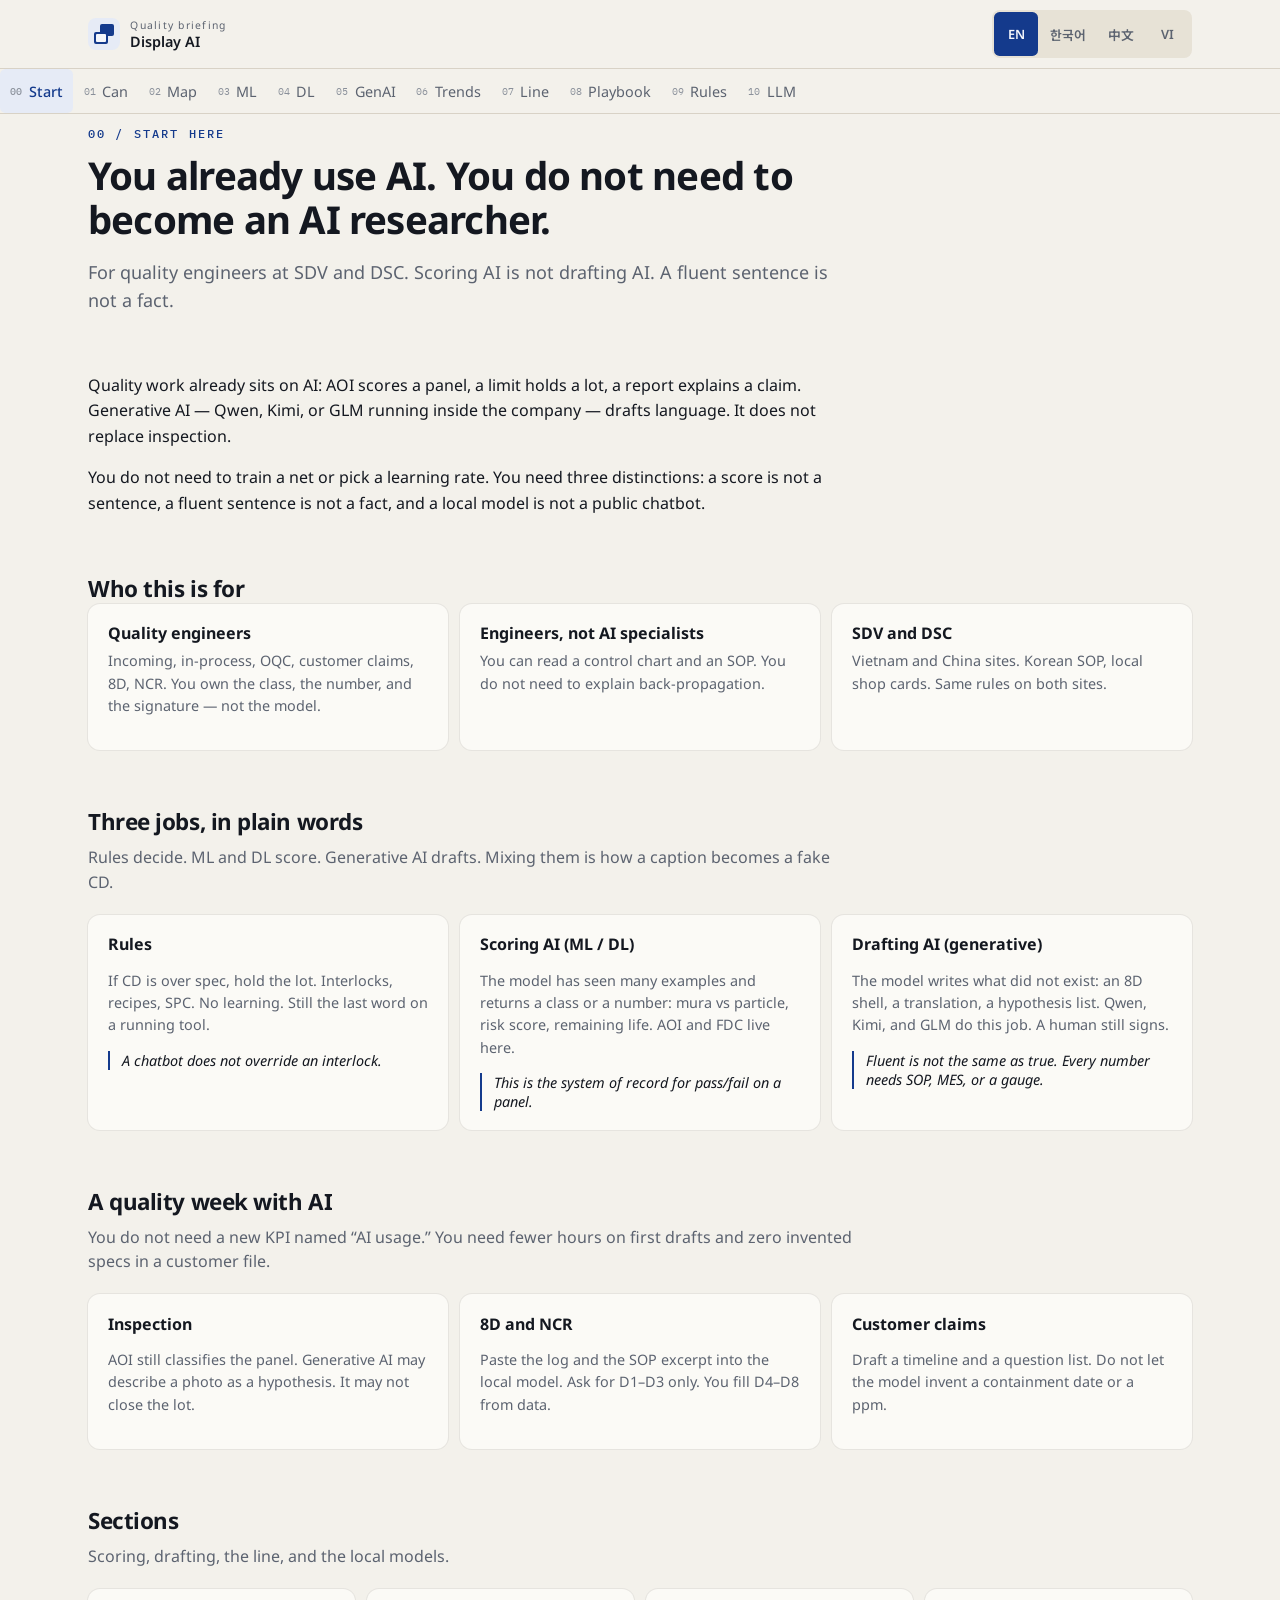
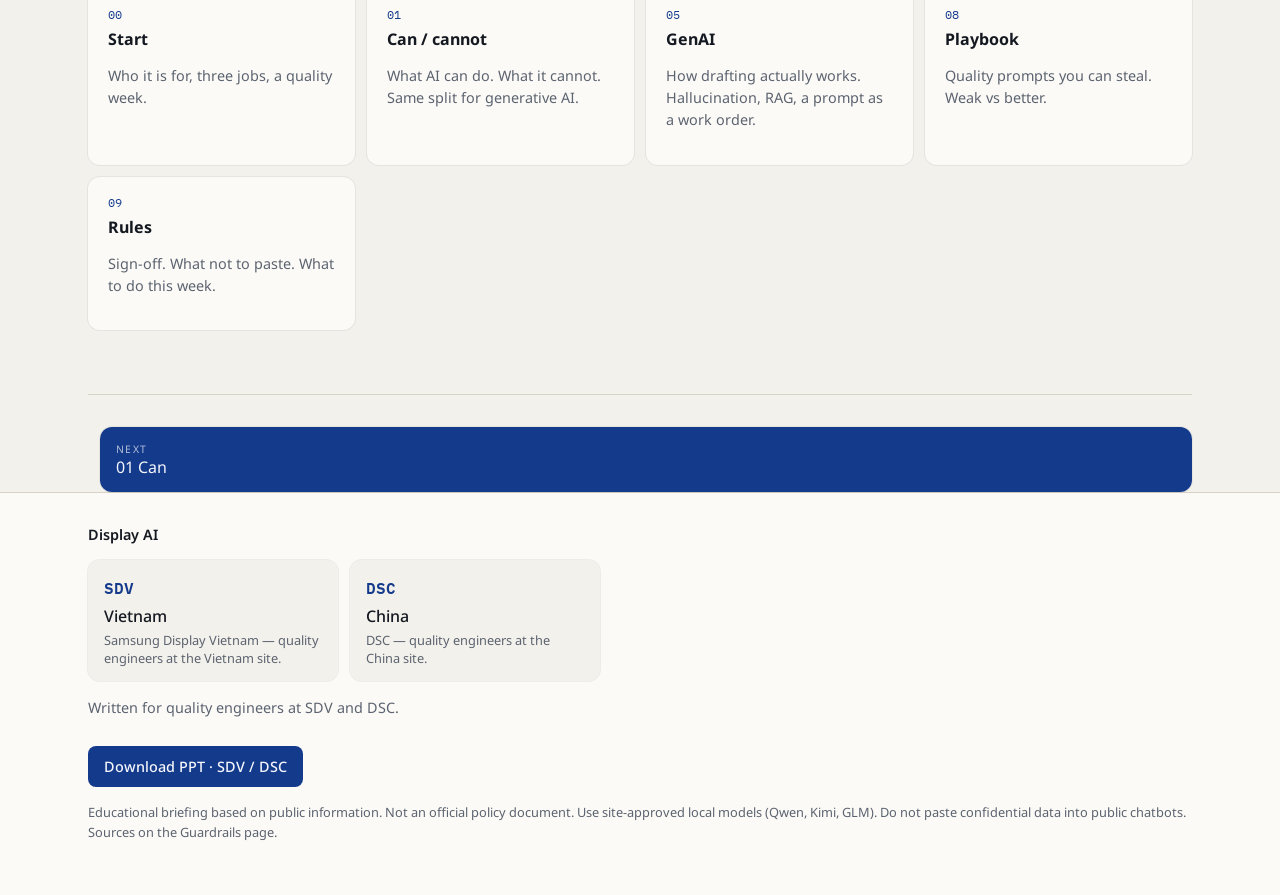
==== commit e45b6154: "Strip remaining presenter notes; keep beyondlatent Pages URL" ====
--- a/index.html
+++ b/index.html
@@ -106,7 +106,7 @@
   </head>
   <body>
     <div id="app"><p style="padding:2rem;font-family:sans-serif;color:#5c6370">Loading Display AI Briefing…</p></div>
-    <script>window.__COPIES__ = {"en":{"meta":{"title":"Display AI Briefing","description":"AI briefing for Samsung Display quality engineers at SDV and DSC. Local LLMs: Qwen, Kimi, GLM."},"chrome":{"skip":"Skip to content","kicker":"Quality briefing","brand":"Display AI","openMenu":"Open menu","closeMenu":"Close menu","menu":"Sections","copied":"Copied","copy":"Copy","next":"Next","prev":"Previous","nav":[{"href":"/","label":"Start","num":"00"},{"href":"/limits","label":"Can","num":"01"},{"href":"/map","label":"Map","num":"02"},{"href":"/ml","label":"ML","num":"03"},{"href":"/dl","label":"DL","num":"04"},{"href":"/genai","label":"GenAI","num":"05"},{"href":"/trends","label":"Trends","num":"06"},{"href":"/manufacturing","label":"Line","num":"07"},{"href":"/playbook","label":"Playbook","num":"08"},{"href":"/responsible","label":"Rules","num":"09"},{"href":"/tools","label":"LLM","num":"10"}],"footerSites":"Written for quality engineers at SDV and DSC.","footerOrgs":[{"code":"SDV","place":"Vietnam","note":"Samsung Display Vietnam — local quality engineers on this briefing."},{"code":"DSC","place":"China","note":"DSC — local quality engineers on this briefing."}],"footerNote":"Educational briefing based on public information. Not an official policy document. Use site-approved local models (Qwen, Kimi, GLM). Do not paste confidential data into public chatbots.","footerSources":"Sources on the Guardrails page.","downloadPpt":"Download slides (PPT)"},"start":{"kicker":"00 / Start here","title":"You already use AI. You do not need to become an AI researcher.","lead":"For quality engineers at SDV and DSC. Scoring AI is not drafting AI. A fluent sentence is not a fact.","intro":["Quality work already sits on AI: AOI scores a panel, a limit holds a lot, a report explains a claim. Generative AI — Qwen, Kimi, or GLM running inside the company — drafts language. It does not replace inspection.","You do not need to train a net or pick a learning rate. You need three distinctions: a score is not a sentence, a fluent sentence is not a fact, and a local model is not a public chatbot."],"whoTitle":"Who this is for","whoItems":[{"title":"Quality engineers","body":"Incoming, in-process, OQC, customer claims, 8D, NCR. You own the class, the number, and the signature — not the model."},{"title":"Engineers, not AI specialists","body":"You can read a control chart and an SOP. You do not need to explain back-propagation."},{"title":"SDV and DSC","body":"Vietnam and China sites. Korean SOP, local shop cards. Same rules on both sites."},{"title":"Not this room","body":"Model research, vendor bake-offs, and GPU capacity are out of scope. So is replacing AOI with a caption."}],"kindsTitle":"Three jobs, in plain words","kindsLead":"Rules decide. ML and DL score. Generative AI drafts. Mixing them is how a caption becomes a fake CD.","kinds":[{"name":"Rules","body":"If CD is over spec, hold the lot. Interlocks, recipes, SPC. No learning. Still the last word on a running tool.","line":"A chatbot does not override an interlock."},{"name":"Scoring AI (ML / DL)","body":"The model has seen many examples and returns a class or a number: mura vs particle, risk score, remaining life. AOI and FDC live here.","line":"This is the system of record for pass/fail on a panel."},{"name":"Drafting AI (generative)","body":"The model writes what did not exist: an 8D shell, a translation, a hypothesis list. Qwen, Kimi, and GLM do this job. A human still signs.","line":"Fluent is not the same as true. Every number needs SOP, MES, or a gauge."}],"weekTitle":"A quality week with AI","weekLead":"You do not need a new KPI named “AI usage.” You need fewer hours on first drafts and zero invented specs in a customer file.","weekItems":[{"title":"Inspection","body":"AOI still classifies the panel. Generative AI may describe a photo as a hypothesis. It may not close the lot."},{"title":"8D and NCR","body":"Paste the log and the SOP excerpt into the local model. Ask for D1–D3 only. You fill D4–D8 from data."},{"title":"Customer claims","body":"Draft a timeline and a question list. Do not let the model invent a containment date or a ppm."}],"pathTitle":"Sections","pathLead":"Scoring, drafting, the line, and the local models.","pathShortTitle":"","pathShort":[{"num":"00","title":"Start","href":"/","body":"Who it is for, three jobs, a quality week."},{"num":"01","title":"Can / cannot","href":"/limits","body":"What AI can do. What it cannot. Same split for generative AI."},{"num":"05","title":"GenAI","href":"/genai","body":"How drafting actually works. Hallucination, RAG, a prompt as a work order."},{"num":"08","title":"Playbook","href":"/playbook","body":"Quality prompts you can steal. Weak vs better."},{"num":"09","title":"Rules","href":"/responsible","body":"Sign-off. What not to paste. What to do this week."}],"pathFullTitle":"","pathFull":"","close":""},"limits":{"kicker":"01 / Can and cannot","title":"AI is a tool with a job. Outside that job it is noise or risk.","lead":"Before prompts and models: what scoring AI can do, what it cannot, then the same for generative AI. Quality owns the signature either way.","intro":["“AI” in a factory is not one thing. Scoring AI (ML / DL) maps a repeating signal to a class or a number. Generative AI writes language, images, or code that did not exist. Mixing the two is how a caption becomes a fake CD."],"aiTitle":"AI in general — scoring, rules, and drafts together","aiLead":"This column is the whole stack: interlocks, AOI, FDC, and a local LLM. Useful. Not magic.","canLabel":"Can","notLabel":"Cannot","aiCan":[{"title":"Score a repeating defect","body":"AOI that has seen your mura library can class a panel photo. That is a trained job, not a chat."},{"title":"Flag a tool that is walking","body":"FDC learns a healthy envelope. It fires when traces leave it — often still inside spec."},{"title":"Rank work for a scarce hour","body":"Which ten lots to re-inspect. Which chamber to look at first. A queue, not a verdict."},{"title":"Draft language after the score","body":"Once AOI or a log exists, a model can write the 8D shell or the translation. Draft only."},{"title":"Keep shop-floor numbers frozen in another language","body":"KO ↔ VI ↔ ZH ↔ EN, if you tell it to freeze units. Still check 2.50 mm."}],"aiNot":[{"title":"Replace an interlock or a spec","body":"If CD > spec, hold the lot. A model does not get a vote on a running tool."},{"title":"Stay right after the process moves","body":"A classifier trained on last year’s stack silently rots after lighting, material, or recipe change. Someone must retrain."},{"title":"Be accountable to the customer","body":"A named engineer signs the ppm, the date, and the containment. The model does not."},{"title":"Know what the chamber did at 3 a.m.","body":"Site knowledge is the review the stack is missing. AI does not walk the bay."},{"title":"Invent a limit that is not in SOP","body":"If the number is not in MES, SOP, or a gauge, it is not a number. It is a guess in your font."}],"genTitle":"Generative AI only — Qwen, Kimi, GLM, and anything that writes","genLead":"Generation is a first draft. It is the wrong tool for pass/fail, metrology, and change control.","genCan":[{"title":"Write D1–D3 of an 8D","body":"From a log and an SOP excerpt you pasted. Leave D4–D8 as questions you fill from data."},{"title":"Turn a night of alarms into hypotheses","body":"Three causes, each with a check. Mark what is missing. You kill the weak ones."},{"title":"Translate a shop card","body":"With every number, unit, tool ID, and revision frozen. Ambiguity stays in parentheses."},{"title":"Describe a defect photo as a hypothesis","body":"Likely class and why. What the photo cannot tell you. Production class still comes from AOI."},{"title":"Draft code or SQL against a schema you gave it","body":"On a copy of the extract. Read the code. Never write credentials to production."}],"genNot":[{"title":"Give a production pass / fail","body":"That is AOI (deep learning), with gold labels and an overkill/escape threshold you chose."},{"title":"Read CD, luminance, or ppm off a caption","body":"Pretty descriptions are not metrology. Numbers come from the instrument or MES."},{"title":"Close change control or download a recipe","body":"A fluent DOE is still a process change when you run it. Existing approval path only."},{"title":"Remember this week’s SOP by itself","body":"Without retrieval it improvises. With a stale index it quotes last quarter fluently."},{"title":"Keep a customer claim safe on a public chatbot","body":"Even “just to try.” Local models only. If they are down, wait."}],"deskTitle":"Quality desk — one line each","deskLead":"Quality jobs mapped to scoring AI and to generative AI.","deskHead":["Job","Scoring AI (ML / DL)","Generative AI"],"deskRows":[{"job":"Panel pass / fail","ai":"Can — trained AOI, with a threshold you own.","gen":"Cannot. Caption is a hypothesis."},{"job":"Chamber drift","ai":"Can — FDC on traces.","gen":"Can summarize the alarm list. Cannot be the alarm."},{"job":"8D / NCR first draft","ai":"Cannot write the story.","gen":"Can draft D1–D3. You fill D4–D8."},{"job":"Customer ppm or date","ai":"Only if a real model or MES produced it.","gen":"Cannot invent it. Leave a blank."},{"job":"Shop-floor translation","ai":"Not its job.","gen":"Can, if every number is frozen and re-read."},{"job":"Recipe or spec change","ai":"Cannot approve.","gen":"Cannot approve. Change control stays human."}],"testTitle":"A thirty-second test before you send","testItems":["Would I still send this if the model vanished tomorrow? If no, you have not checked it.","Is this a score from AOI / FDC / MES, or a sentence from a chat?","Every number: SOP revision, MES, or gauge — or a blank.","If this is pass/fail on a panel, the generative model is the wrong tool.","If a customer name is in the prompt, it left the public internet. Use Qwen / Kimi / GLM on site."],"close":"A score is not a sentence. A fluent sentence is not a fact. Quality owns the signature either way."},"tools":{"kicker":"10 / Local LLM","title":"Use Qwen, Kimi, or GLM. Not a public chatbot.","lead":"On site you can run local large language models. They draft. They do not inspect. They do not get to see a public internet log of your recipe.","intro":["Public ChatGPT-class tools are trained and logged outside the company. A customer claim, a stack, or an operator ID does not belong there — even “just to try.”","Qwen, Kimi, and GLM are the on-site assistants. Pick by job, not by hype. All three still hallucinate. Local only means the text stays inside. It does not mean the text is true.","If your site IT points you at a slightly different internal name, the rule does not change: approved local model, no public paste, human sign-off."],"whyTitle":"Why local, for quality","whyItems":[{"title":"Claims and customer names","body":"A complaint file identifies a brand. That is leakage the moment it hits a public log."},{"title":"SOP and limits","body":"Abort limits and shop cards are site knowledge. Local models can search them. Public models should never see them."},{"title":"Photos of panels","body":"A defect photo can still reveal stack, product, or customer. Keep vision prompts on the approved local tool."},{"title":"Audit","body":"When quality is asked “which assistant drafted this 8D?”, the answer should be a site tool, not a personal account."}],"modelsTitle":"The three models, practically","modelsLead":"Capabilities overlap. This is a quality-engineer cheat sheet, not a vendor scorecard. Confirm the exact build with site IT.","models":[{"name":"Qwen","also":"Tongyi / Qwen local weights","good":"General assistant. Strong multilingual (ZH, EN, KO, VI-capable), code, tables, mixed documents.","quality":"Default for 8D shells, yield-table questions, and KO/ZH/VI/EN drafts in one thread."},{"name":"Kimi","also":"Moonshot — long context","good":"Long documents in one go: full SOP chapter, a week of alarm logs, a claim pack with several PDFs.","quality":"Default when the evidence is long. Paste the pack, ask it to quote revision IDs, then cut."},{"name":"GLM","also":"ChatGLM / Zhipu local","good":"Strong Chinese, solid bilingual ZH–EN, structured answers. Natural fit at DSC.","quality":"Default for Chinese shop-floor cards, DSC claim replies, and ZH SOP excerpts that must stay exact."}],"pickTitle":"Which model for which quality job","pickHead":["Job","Start with","Why"],"pickRows":[{"job":"8D D1–D3 from a short log","model":"Qwen or GLM","why":"Short evidence. Need a tight shell, not a novel."},{"job":"Read a long SOP or a full claim pack","model":"Kimi","why":"Long context. Ask it to cite the revision, then verify."},{"job":"Shop-floor Chinese card","model":"GLM","why":"ZH first. Freeze numbers. Keep tool IDs in English."},{"job":"KO → VI translation of a short SOP","model":"Qwen","why":"Multilingual default. Still freeze 2.50 mm as 2.50 mm."},{"job":"Defect photo + ten alarms","model":"Qwen (multimodal if enabled)","why":"Hypothesis only. Production class still comes from AOI."},{"job":"Anything with a customer name","model":"Local only — never public","why":"If the local tool is down, wait. Do not “just this once.”"}],"checkTitle":"Still true on a local model","checks":["Every number in a customer or line document has SOP / MES / gauge behind it.","D4–D8 of an 8D are not closed by the model.","A caption is not CD, luminance, or ppm.","You can name which local model drafted the text.","You would still send this to a customer if the model vanished tomorrow — because you checked it."],"neverTitle":"Do not do this even on Qwen / Kimi / GLM","neverItems":["Dump a full MES extract with operator IDs “so it has context.”","Ask the model for a production pass/fail on a panel.","Let it invent a containment date, a ppm, or a customer promise.","Treat “the model said so” as change control.","Fall back to a public chatbot when the local one is slow."],"close":"Local means the text stays inside. It does not mean the text is true."},"ai":{"kicker":"01 / Foundation","title":"ML, DL, and generative AI are not the same tool","lead":"On a display line, one kind of AI scores a panel. Another writes the deviation report. Using the wrong one wastes time and creates risk.","intro":["You already work with AI even if nobody calls it that. SPC limits, FDC models, and AOI classifiers are machine learning or deep learning: they map a repeating signal to a score or a class.","Generative AI does a different job. It produces language, images, code, and candidate structures that did not exist before. Agentic systems sit on top and call tools.","This page is the split you need before any factory use-case. Detect versus draft. Score versus explain. Model ops versus a prompt plus a reviewer."],"stackTitle":"The stack on a display line","stackLead":"Newer layers do not retire the ones below. A mura classifier still has to be right before a chatbot writes the 8D.","stack":[{"layer":"0","name":"Rules and automation","body":"Interlocks, recipes, SPC limits, PLC logic. Deterministic. Still the last word on a running tool.","line":"If CD > spec, hold the lot."},{"layer":"1","name":"Classical ML","body":"Tabular models on sensors, process logs, and yield. Random forests, gradient boosting, simple residual models.","line":"FDC flags a chamber drift from 40 traces before the next PM window."},{"layer":"2","name":"Deep learning","body":"Neural nets on images and sequences. CNNs and vision transformers for inspection; sequence models for traces.","line":"AOI labels mura, particle, scratch, or dead pixel on a panel photo."},{"layer":"3","name":"Generative AI","body":"Models that create: text, code, images, molecular graphs. LLMs, diffusion, structure generators.","line":"Draft a 5-why from alarm logs, or generate a virtual CD image from a layout."},{"layer":"4","name":"Agentic AI","body":"A planner that uses the layers below: search SOP, query a table, plot, then propose the next check.","line":"Pull the last 20 lots, overlay the defect map, list three DOE factors."}],"compareTitle":"Side by side","compareLead":"If you remember one table, remember this. The failure modes are not the same, so the review step is not the same.","mlName":"ML / DL","genName":"Generative AI","compareRows":[{"label":"Job","ml":"Classify, detect, predict, rank.","gen":"Draft, explain, translate, design options."},{"label":"Output","ml":"A label, score, bounding box, or remaining-life number.","gen":"Text, image, code, a candidate recipe or molecule."},{"label":"Needs","ml":"Labeled line data. Retrain when the process drifts.","gen":"Documents, examples, tools. Ground it or it will invent."},{"label":"On the line today","ml":"AOI, FDC, yield models, virtual metrology, PdM.","gen":"SOP Q&A, 8D drafts, code, translation, virtual CD images, material search."},{"label":"Fails as","ml":"False calls, missed defects, silent drift after a recipe change.","gen":"Hallucination — a fluent, confident wrong answer. Data leakage if you paste secrets."},{"label":"Who owns it","ml":"Process + data + model ops. Change control on the model.","gen":"Any engineer with a prompt. A human signs the production decision."}],"mlTitle":"What ML and DL already do here","mlLead":"These systems are not a 2026 story. They are how inspection and equipment health already run. Generative AI does not replace them.","mlItems":[{"title":"AOI and defect vision","body":"Convolutional nets and vision transformers score panel images for mura, particles, scratches, stains, and dead pixels. They are trained on labeled defect libraries. Accuracy is a metrology problem: gold labels, confusion matrices, overkill versus escape."},{"title":"FDC and trace anomaly","body":"Multivariate models watch tool sensors (temperature, pressure, RF, flow). They learn a healthy envelope and fire when a chamber walks. This is classical ML on time-aligned traces, not a chatbot."},{"title":"Yield and virtual metrology","body":"Tabular models map process parameters to electrical or optical results so you do not have to measure every piece. Useful when metrology is slow or destructive. Drift after a part change is the usual killer."},{"title":"Predictive maintenance","body":"Remaining-useful-life models on pumps, robots, and evaporators. The output is a date or a risk score, not a paragraph. Pair it later with generative AI only to write the work order."}],"genTitle":"What generative AI adds","genLead":"Generation is useful when the output is language, a first draft, or a large design space. It is a poor replacement for a calibrated classifier.","genItems":[{"title":"Language on logs and SOP","body":"Summarize a night of alarms, turn a Korean SOP into shop-floor Vietnamese or Chinese, draft 8D and FMEA shells. Always re-check numbers, unit, and spec limits against the source."},{"title":"Vision-language on a photo","body":"A multimodal model can describe a defect image in words and suggest a class. Treat that as a hypothesis. The production AOI model — trained on your defect taxonomy — remains the system of record."},{"title":"Virtual images and CD assist","body":"Neural style transfer can build a virtual panel image from a layout plus a real photo, so electrode CD can be compared without extra short-loop hardware. Samsung Display published this as a 2023 industry first."},{"title":"Materials and code","body":"Molecule-generation plus property and synthesizability models explore OLED stacks far faster than hand design. Coding copilots write Python or SQL against yield extracts so PE/IE time goes to the question, not the boilerplate."}],"storyTitle":"One defect, every layer","storyLead":"A mura cluster on the module line is not an ML problem or a GenAI problem. It is a stacked workflow. Skip a layer and you either miss the defect or ship a pretty, wrong report.","storySteps":[{"layer":"DL","title":"AOI flags the cluster","body":"The vision model labels a repeating mura pattern on lots from chamber B. This is detection. Confidence and overkill still belong to the inspection team."},{"layer":"ML","title":"FDC says the tool is walking","body":"A trace model shows a slow rise in a deposition sensor over 36 hours — inside spec, outside the healthy envelope. That is prediction, not prose."},{"layer":"GenAI","title":"The draft 5-why appears","body":"An LLM, given the alarm list, the SOP section, and the last similar CAPA, writes three cause hypotheses and the checks for each. Fluent. Still a draft."},{"layer":"Agent","title":"Tools get called","body":"The agent pulls the last 20 lots, overlays the defect map, and lists three DOE factors. It does not change the recipe."},{"layer":"You","title":"Engineer sign-off","body":"You kill the weak hypotheses, keep one, open change control. AI never bypasses the existing process-change path."}],"storyClose":"If you only deploy chat, you get faster paperwork on top of the same escapes. If you only deploy AOI, you still spend hours writing the story. The leverage is the stack.","ruleTitle":"Which one should I use?","rules":[{"when":"A repeating signal needs a score or a class","use":"ML / DL","why":"Inspection images, traces, yield tables. Train, validate, watch drift."},{"when":"You need a first draft, an explanation, or a translation","use":"Generative AI","why":"Reports, SOP Q&A, code, design options. Then a human checks facts."},{"when":"You need detect and then explain","use":"Both, in that order","why":"DL finds the defect. GenAI writes the deviation. Do not swap them."},{"when":"The next step is a tool call (query, plot, search)","use":"Agent on a leash","why":"Useful for pulling lots and drafting DOE. Not allowed to touch the recipe."}],"close":"The next three pages unpack each layer. Start with machine learning if you live in FDC and yield. Start with deep learning if you live in AOI. Start with generative AI if you write reports, code, or translations.","nextTitle":"Three deeper pages","nextLead":"Page 01 is the map. Pages 02–04 are the tools. Read the one that matches your week.","nextPages":[{"href":"/ml","num":"02","title":"Machine learning","body":"Scores, drift, train/test, FDC, yield, virtual metrology, PdM."},{"href":"/dl","num":"03","title":"Deep learning","body":"Pixels, traces, AOI, gold labels, overkill vs escape."},{"href":"/genai","num":"04","title":"Generative AI","body":"Drafts, tokens, RAG, multimodal, molecules, agents."}]},"ml":{"kicker":"02 / Machine learning","title":"Machine learning scores a repeating signal","lead":"ML maps examples to a number or a class. On a display line that is FDC, yield, remaining life — not a paragraph.","intro":["You do not write the rule “if pressure > X then alarm.” You show the model many healthy traces and many bad traces. It learns the envelope. That is the whole trick.","Three questions before you trust a score: What is the input? What is the output? How do we know it is still right after a recipe, part, or lighting change?","Deep learning is a kind of ML that learns features from raw images and sequences. This page is the classical layer — tables, traces, and scores. The next page is vision."],"ideasTitle":"Ideas you actually need","ideas":[{"title":"Supervised learning","body":"Every example has a label: this lot yielded 97.2%, this trace is “healthy,” this incoming film is “fail.” Most line models live here. The hidden cost is the gold label — who marked it, and how often they disagree."},{"title":"Unsupervised learning","body":"No label. The model groups lots, chambers, or vendors that look alike. Useful for “what changed this week?” Dangerous if you treat a cluster as a root cause."},{"title":"Overfitting","body":"The model memorizes last month. Accuracy looks perfect on the training set and collapses the week after a PM or a stack tweak. If it cannot survive a held-out week, it is not a model. It is a diary."},{"title":"Features","body":"The columns you feed it: sensor stats, recipe IDs, time-of-day, vendor lot. Garbage features make confident, wrong scores. A process engineer who knows which traces actually move CD is worth more than a fancier algorithm."}],"jobsTitle":"Four jobs on the line","jobsLead":"Name the job before you name the vendor. Each job has a different label, a different metric, and a different failure.","jobs":[{"title":"Classification","body":"Assign a class: pass/fail, mura/particle, vendor A vs B risk. Output is a label plus a confidence. The argument is overkill versus escape.","line":"Incoming AOI on film. A tabular model that flags high-risk vendor lots before they enter TFT."},{"title":"Regression","body":"Predict a number: CD, luminance, yield, remaining useful life. Output is a value you can plot against a gauge. If it cannot beat a simple average, do not deploy it.","line":"Virtual metrology: predict an electrical result from process parameters so you do not measure every piece."},{"title":"Anomaly detection","body":"Learn a healthy envelope and fire when a chamber walks. Often no “fail” labels — just a lot of normal traces. The fight is the threshold: too tight and you drown in alarms.","line":"FDC on deposition: temperature, rate, and vacuum traces stay inside spec, outside the healthy envelope."},{"title":"Ranking","body":"Order lots or tools by risk so the scarce inspector or PE hour goes to the top of the list. Not a hard fail. A queue.","line":"Which ten lots from last night should quality re-inspect before ship."}],"metricTitle":"How you know it works","metrics":[{"title":"Train, validate, test","body":"Train on past lots. Validate while you tune. Test on a week the model has never seen — after a PM if you can. One accuracy number on the training set is a vanity metric."},{"title":"Overkill vs escape","body":"Precision is “of the alarms, how many were real.” Recall is “of the real defects, how many did we catch.” On AOI-like tasks, escape costs a customer. Overkill costs capacity. You choose a point on that curve. The model does not."},{"title":"Drift","body":"A model trained on last year’s stack will silently rot after a material, lighting, or recipe change. Watch the score distribution, not only the dashboard green light. Retrain is a process, not a heroics event."},{"title":"Always vs a dumb baseline","body":"Compare to last-week average, to SPC, to “always predict pass.” If you cannot beat the baseline on a held-out week, you are adding a black box for no gain."}],"lineTitle":"Where ML already sits at SDV and DSC","lineItems":[{"title":"FDC and traces","body":"Multivariate models on temperature, pressure, RF, flow. They learn a healthy envelope. This is not a chatbot reading a log."},{"title":"Yield and virtual metrology","body":"Tabular models map process parameters to electrical or optical results. Useful when metrology is slow or destructive. Drift after a part change is the usual killer."},{"title":"Predictive maintenance","body":"Remaining-useful-life on pumps, robots, evaporators. The output is a date or a risk score. Pair later with generative AI only to write the work order."},{"title":"Incoming and logistics risk","body":"Vendor-lot scores, pack-damage vision (often DL), ETA risk. Same idea: a number you can threshold."}],"notTitle":"What ML is not for","notItems":["Writing an 8D, a 5-why, or a customer letter.","Translating an SOP or explaining a photo in sentences.","Inventing a spec you did not measure.","Replacing interlocks, SPC limits, or change control.","A one-shot model with no owner, no gold set, and no retrain trigger."],"checkTitle":"Engineer checklist","checks":["Who labeled the gold data, and do two engineers agree on the same lot?","What is the held-out week, and did it include a PM or a recipe delta?","What happens on a false call — hold, re-inspect, or ignore?","What event forces a retrain (stack, lighting, part, vendor)?","Is the baseline (SPC, last-week mean) already good enough?"],"close":"If the output is a score or a class, you are in ML. If the output is a sentence, go to generative AI. If the input is a panel photo, go to deep learning."},"dl":{"kicker":"03 / Deep learning","title":"Deep learning sees the panel","lead":"A neural net learns features from pixels and traces. That is why AOI works — and why a lighting change can quietly ruin it.","intro":["Classical ML wants columns you already understand: a mean, a max, a recipe ID. Deep learning starts from the raw thing — a photo, a waveform — and learns which patterns matter.","On a display line the main DL job is inspection: mura, particle, scratch, stain, dead pixel. Sequence models also watch traces when the pattern is too rich for a handful of stats.","DL is still supervised most of the time. Someone has to label thousands of defects. The model is only as honest as that library."],"ideasTitle":"How a net actually sees","ideas":[{"title":"Layers instead of hand features","body":"Early layers find edges and blobs. Later layers find “mura in zone C” or “fiber particle.” You do not draw those features. You pay for them with labeled images."},{"title":"Convolutional nets and vision transformers","body":"CNNs slide small filters across the panel photo. Vision transformers split the image into patches and attend across them. Both can run production AOI. The architecture is less important than the gold set and the lighting."},{"title":"Transfer learning","body":"You rarely train from zero. You start from a net that already saw millions of public images, then fine-tune on your defect taxonomy. That is why a few thousand well-labeled site images can beat a million random ones."},{"title":"Sequences","body":"The same idea on traces: a 1D net or a transformer over time. Useful when a chamber failure is a shape in the waveform, not a single threshold."}],"jobsTitle":"Four jobs that want pixels","jobsLead":"If you can name the class and you have photos, DL is usually the right layer. If you only have a table, stay on the ML page.","jobs":[{"title":"AOI classification","body":"A crop or a full panel in, a class and a score out. This is the system of record for visual defects — not a multimodal chatbot describing the same photo.","line":"Module AOI labels mura vs particle vs scratch. Quality owns overkill vs escape."},{"title":"Localization","body":"Not only “there is a scratch” but a box or a mask on the panel. Needed when you overlay defects on a layout or on a chamber map.","line":"Repeaters that sit on the same pixel coordinates across lots — a process signature, not random dirt."},{"title":"Setup measurement from a photo","body":"Vision finds a region and returns a distance. Samsung Display published the Vietnam site case: picker-to-panel style measurements that used to take a person with a gauge.","line":"SDV: 2 min 30 sec → 10 sec on published setup measurement. Fewer bodies near moving parts."},{"title":"Trace shapes","body":"When FDC stats miss a slow walk that is obvious on a plot, a sequence model can score the shape. Still a score. Still needs a threshold owner.","line":"A deposition rate curve that stays in spec but no longer looks like the golden week."}],"metricTitle":"Why AOI models fail in quiet ways","metrics":[{"title":"Gold labels are the product","body":"If two engineers disagree on “mura vs stain,” the net will learn the disagreement. A weekly gold-set review is more valuable than a new backbone."},{"title":"Class imbalance","body":"True escapes are rare. A net that always says “pass” is 99% accurate and useless. Report escape rate and overkill, not headline accuracy."},{"title":"Domain shift","body":"New stack, new glass, new lighting, new camera, new product. The pixels changed. The net did not get the memo. Treat a product ramp as a retrain trigger."},{"title":"Explainability is limited","body":"Heatmaps show where the net looked. They do not replace a metrology reason. Use them to debug the model, not to close an 8D."}],"lineTitle":"Display uses that are already DL","lineItems":[{"title":"Panel AOI","body":"Mura, particles, scratches, stains, dead pixels. Trained on the site taxonomy. Production class stays here even when a generative model captions the same image."},{"title":"Incoming film and glass","body":"Same idea upstream. Catch vendor defects before they become array scrap."},{"title":"PPE and zone cameras","body":"EHS models for helmets, restricted-area entry. A different gold set, the same DL pattern."},{"title":"Pack damage","body":"Logistics vision on cartons and pallets. Score, then a human on the exceptions."}],"notTitle":"What DL is not for","notItems":["Drafting the 8D from the defect photo. That is generative AI, after the class is set.","Reading a numeric CD or luminance off a snapshot. Instruments do that.","A weekly report or an SOP translation.","A model with no lighting control and no gold set.","Replacing the AOI owner with a chatbot that “looks pretty sure.”"],"checkTitle":"Engineer checklist","checks":["Is the production class coming from the AOI model, or from a caption?","When did we last refresh the gold set — and did a new product land since then?","What is the escape vs overkill target, written down?","Do we log lighting, camera, and product ID next to every image?","Who has the right to change the threshold?"],"close":"DL finds and scores what is on the panel. It does not write the story. The next page is the story layer — generative AI."},"genai":{"kicker":"04 / Generative AI","title":"Generative AI writes what did not exist yet","lead":"It continues a sentence, an image, a molecule. Useful for first drafts. Dangerous as a gauge.","intro":["A classifier answers “which class?” A generative model answers “what comes next?” It is paid to finish your prompt with fluent language, pixels, or a candidate structure.","That is why it feels like a colleague and why it will invent a spec that looks local. Fluency is the product. Truth is your job.","On the line the honest uses are drafts, translation, code, virtual images, and material search — always with a human on numbers, and never as a replacement for AOI or FDC."],"ideasTitle":"How generation actually works","ideas":[{"title":"Tokens, not thoughts","body":"Text is chopped into tokens. The model predicts the next one, again and again. It does not look up your SOP unless you retrieve it. A confident paragraph can still be a chain of likely words."},{"title":"Context window","body":"Only what you put in the prompt (and what retrieval adds) is in play. Long windows help. They do not replace an indexed, current SOP corpus."},{"title":"Temperature and sampling","body":"Higher temperature = more variety, more invention. For specs, recipes, and code, keep it low. You want the boring answer."},{"title":"Hallucination is normal","body":"The model fills gaps. It will quote a limit you never pasted. Treat every number as guilty until it matches SOP, MES, or a gauge."}],"jobsTitle":"Jobs that want a draft","jobsLead":"If the output is language, an image that did not exist, code, or a candidate molecule, you are in this layer. If the output is pass/fail, go back to ML or DL.","jobs":[{"title":"Language on logs and SOP","body":"Summarize a night of alarms. Draft 8D and FMEA shells. Turn a Korean SOP into shop-floor Vietnamese or Chinese. Freeze every number.","line":"SDV and DSC shifts can share one SOP if the translation keeps 2.50 mm as 2.50 mm, not 2.5."},{"title":"Vision-language","body":"Drop a defect photo and a spec snippet in the same prompt. Get a hypothesis and the SOP section to open. The production class still comes from AOI.","line":"Night shift photographs a stain, pastes ten alarms, asks what to check at 08:00. Day-shift owner confirms."},{"title":"Virtual images and CD assist","body":"Neural style transfer can build a virtual panel image from a layout plus a real photo. Samsung Display published this in 2023 as a CD-measurement assist — generative vision in the service of metrology.","line":"Fewer extra short-loop samples. The virtual width still has to agree with a golden gauge."},{"title":"Materials and code","body":"Generate / predict / synthesizable loops explore OLED stacks. Copilots write Python or SQL against a yield extract. Chemists and PE still close the loop in a lab or on a copy of the data.","line":"Paste a CSV schema, ask for a 3σ lot list. Read the code. Run it on a copy."}],"metricTitle":"RAG, agents, and the 2026 stack","metrics":[{"title":"RAG — retrieval first","body":"Search approved SOP, manuals, and CAPA, then write from those passages. Without retrieval the model improvises. With a stale index it quotes last quarter’s limit fluently."},{"title":"Fine-tune vs retrieve","body":"Fine-tuning changes how the model talks. Retrieval changes what it is allowed to know this week. For SOP, retrieval almost always wins. Fine-tune is for tone and format, not for the current abort limit."},{"title":"Agents","body":"A planner that calls tools: search, SQL, a plot, a ticket. Useful for “pull last 20 lots and draft the DOE.” Not allowed to write a recipe. Read-only tools first. Log every call."},{"title":"Multimodal","body":"Text plus image plus, sometimes, a PDF. A caption is not metrology. Pixel pitch, CD, and luminance still come from the instrument."}],"lineTitle":"Prompt as a work order","lineItems":[{"title":"Role","body":"“You are a display process engineer.” It sets jargon and caution. It is not a security control."},{"title":"Evidence","body":"Paste the log, the SOP excerpt, the schema. If a number is not in the prompt, the model must leave a blank — say so."},{"title":"Constraints","body":"Freeze units. Ban invented part numbers. Ask for sources. Ask what is missing."},{"title":"Output shape","body":"Three hypotheses, each with a check. D1–D3 only. A table, not an essay. Shape is how you review."}],"notTitle":"Never use generative AI for","notItems":["A production pass/fail on a panel. That is AOI (DL).","A numeric CD, luminance, or yield taken from a caption.","Pasting unreleased stacks, recipes, customer names, or full MES extracts into a public model.","Closing change control or downloading a recipe to a tool.","A customer report whose numbers you did not re-check against SOP or MES."],"checkTitle":"Engineer checklist","checks":["Is this a draft, or am I about to treat it as a gauge?","Where did each number come from — prompt, retrieval, or invention?","Is the assistant the approved one, with SOP actually indexed?","Did I strip customer names, unreleased stacks, and operator IDs?","Who signs if this sentence reaches the line or a customer?"],"close":"Generation is leverage on paperwork, translation, code, and search. Detection still belongs to ML and DL. Next: what changed in 2026 — agents, multimodal, RAG — and how to use them on the floor."},"trends":{"kicker":"05 / 2026 landscape","title":"Copilots were last year. Agents are this year.","lead":"The models got more multimodal and more willing to use tools. For a display engineer, that means photos, logs, and SOP can sit in one conversation — if you govern the data.","intro":["2023–2024 was chat in a browser. 2026 is models that read a panel photo, search an SOP, write a script, and propose the next measurement. Vendors call this agentic AI.","Adoption in factories is no longer a pilot slide. A 2026 RSM manufacturing survey reported 79% of respondents already using generative AI, with agentic use following. The gap is no longer access. It is judgment: what the model is allowed to see, and who signs the output."],"items":[{"num":"01","title":"Agentic AI","what":"An agent plans steps, calls tools (search, SQL, a plot, a ticket), and returns a recommended action list. It is not a prettier dashboard.","whyNow":"Tool-use and longer planning finally hold up on messy industrial tasks, not just demo tickets. Samsung Electronics said in March 2026 it will extend agentic AI across manufacturing toward AI-driven factories by 2030.","line":"“Pull last week’s mura lots on line 2, group by chamber, draft the DOE two-pager.” The agent queries, clusters, writes. You still approve the experiment.","watch":"An agent with write access is a process-safety issue. Read-only tools first. Log every call. A human owns the change.","labels":{"what":"What it is","whyNow":"Why 2026","line":"On the line","watch":"Watch-out"}},{"num":"02","title":"Multimodal models","what":"One model accepts text, images, sometimes traces or PDFs, and answers in mixed form. You can drop a defect photo and a snippet of the spec in the same prompt.","whyNow":"Vision-language models are good enough to describe mura texture, particle morphology, and scratch direction — as a second opinion, not as AOI.","line":"Night-shift engineer photographs a stain, pastes the last ten alarms, asks for likely class and the SOP section to open. The answer is a starting point for the day-shift owner.","watch":"Pretty descriptions are not metrology. Pixel pitch, CD, and luminance numbers must come from the instrument, not from the caption.","labels":{"what":"What it is","whyNow":"Why 2026","line":"On the line","watch":"Watch-out"}},{"num":"03","title":"RAG — answers grounded in your files","what":"Retrieval-augmented generation searches approved SOP, manuals, and CAPA, then writes the answer from those passages. Without retrieval, the model improvises.","whyNow":"Long context helps, but a well-indexed SOP corpus is still more trustworthy than hoping the model memorized last quarter’s revision.","line":"“What is the abort limit on this evaporator after a nozzle change?” The system cites the current Korean SOP and the Vietnamese shop card, with revision IDs.","watch":"Stale indexes are dangerous. If the SOP moved and the corpus did not, the model will quote the old number fluently. Index freshness is a process owner’s job.","labels":{"what":"What it is","whyNow":"Why 2026","line":"On the line","watch":"Watch-out"}},{"num":"04","title":"Coding copilots","what":"Inline completion, test stubs, SQL, and plot code. The bottleneck in PE/IE is often wrangling the extract, not the statistics.","whyNow":"Models are competent at pandas, matplotlib, and JMP-like workflows if you paste a schema and a clear question. They still invent column names if you let them.","line":"Paste a yield CSV schema, ask for a daily trend with a control band and a list of lots outside 3σ. Read the code. Then run it on a copy of the data.","watch":"Never point a copilot at the production database with write credentials. No customer names, no unreleased stack data in the prompt.","labels":{"what":"What it is","whyNow":"Why 2026","line":"On the line","watch":"Watch-out"}},{"num":"05","title":"Reasoning models","what":"Models that spend tokens on intermediate steps: longer 5-why, FMEA, conflicting-evidence reviews. Slower, better at multi-hop logic than a fast chat model.","whyNow":"Useful when the task is a structured argument (why this chamber, why not that recipe) rather than a one-line classification.","line":"Feed two competing CAPAs and the last month of FDC. Ask which hypothesis is still live and which checks would kill it. Treat the chain of thought as a review aid.","watch":"A longer answer is not a truer answer. Hidden chain-of-thought can still smuggle a wrong unit. Check every number.","labels":{"what":"What it is","whyNow":"Why 2026","line":"On the line","watch":"Watch-out"}},{"num":"06","title":"Governance as a feature","what":"Allow-lists for tools, audit logs, data residency, and “this model may not see this folder.” In 2026 this is part of the product, not a slide after go-live.","whyNow":"EU AI Act-class rules, customer audits, and a year of leakage incidents made shadow-IT chat a real finding. Approved tools will win over the cleverest public chatbot.","line":"Use the company-approved assistant for SOP and logs. Public models are for public knowledge only — textbooks, language, generic Python.","watch":"If a tool cannot show you where a number came from, do not put that number in a customer report.","labels":{"what":"What it is","whyNow":"Why 2026","line":"On the line","watch":"Watch-out"}}],"statsTitle":"Public numbers, not internal targets","stats":[{"value":"79%","label":"Manufacturers already using generative AI (RSM, 2026).","source":"RSM manufacturing survey, 2026"},{"value":"45.6%","label":"CAGR cited for industrial AI, 2023–2028.","source":"Samsung Display AX briefing, 2025"},{"value":"2030","label":"Samsung Electronics target for AI-driven factories across manufacturing.","source":"Samsung Newsroom, 1 Mar 2026"}],"chartTitle":"Industrial AI market, public estimate","chartCaption":"USD billions. 2023 actual vs 2028 estimate as cited in Samsung Display’s public AI article (USD 3.2B → 20.8B). Directional, not a forecast you should put in a customer deck without the original source.","chartY":"USD billion","factoryTitle":"Samsung’s 2030 factory frame","factoryBody":["On 1 March 2026 Samsung Electronics announced a plan to move manufacturing operations to AI-driven factories by 2030. The stated span is inbound logistics, production, quality, and shipment — plus digital twins and specialized agents for quality, production, and logistics.","That is a group-level manufacturing vision, not a site SOP. For display engineers the practical read is: inspection, equipment health, and document workflows will keep absorbing both ML/DL and generative layers. Your job is to know which layer you are touching."],"factoryQuote":"The next phase of manufacturing innovation lies in building autonomous environments where AI truly understands operational contexts in real time and independently executes optimal decisions.","factoryCite":"YoungSoo Lee, EVP, Head of Global Technology Research, Samsung Electronics — 1 Mar 2026","quarterTitle":"What to do with this, this quarter","quarterItems":["List the three reports or analyses you rewrite every week. Those are GenAI candidates. List the three signals you already score. Those stay ML/DL.","Find the approved assistant and whether SOP retrieval is actually indexed for your line. If it is not, do not fake it with a public model.","Pick one multimodal habit: photo + alarms, never photo alone, and never a number from the caption."]},"mfg":{"kicker":"06 / Factory","title":"Where each kind of AI attaches to the line","lead":"Every step already has data. ML/DL turns that data into a score. Generative AI turns it into a draft. Agents fetch. None of them own the recipe.","intro":["This is not a separate “display industry” tour. You already live on TFT, deposition, module, and inspection. Below is the same value chain with the two AI jobs labeled, plus the three Samsung Display cases that are public.","If a box says ML, someone has to label data and watch drift. If it says GenAI, someone has to check the draft. If it says agent, someone has to deny write access."],"chainTitle":"Value chain, labeled","chainLead":"Read left to right as product flow. Equipment health and EHS sit across every step.","mlTag":"ML / DL","genTag":"GenAI","agentTag":"Agent","chain":[{"step":"01","name":"Incoming material","ml":"Vendor lot risk, incoming AOI on film and glass, moisture and particle scores.","gen":"Translate incoming spec deltas; draft a deviation when a COA is off.","agent":"Pull last n lots from a supplier and summarize open NCMRs."},{"step":"02","name":"TFT / backplane","ml":"CD and overlay models, array yield predictors, photo/etch FDC.","gen":"Virtual CD images from layout + photo (style transfer). Recipe-change notes.","agent":"Cluster scrap by layer and propose the first DOE factors."},{"step":"03","name":"OLED deposition & encapsulation","ml":"Rate and uniformity models, evaporator health, encapsulation leak flags.","gen":"Material structure search (generate / predict / synthesizable). Shift-report drafts.","agent":"Compare today’s crystal and rate traces to the last golden week."},{"step":"04","name":"Module","ml":"Bond, align, and luminance inspection classifiers.","gen":"Customer-facing failure description in EN/ZH/VI from a Korean write-up.","agent":"Build a pack of similar returns for the quality meeting."},{"step":"05","name":"Inspection & quality","ml":"AOI taxonomy, escape/overkill trade-off, reliability screens.","gen":"8D / 5-why / FMEA shells from logs plus SOP passages.","agent":"Fetch like-defects and the last CAPA, then draft the review pack."},{"step":"06","name":"Logistics & ship","ml":"Pack damage vision, slotting, ETA risk.","gen":"Packing instruction translations that keep numbers frozen.","agent":"Reslot a hold lot against remaining capacity — proposal only."},{"step":"EQ","name":"Equipment health","ml":"FDC, remaining useful life, spare-part demand.","gen":"Work-order text from alarm codes. Troubleshooting from the manual.","agent":"Schedule a PM window against the production calendar — still needs approval."},{"step":"EHS","name":"Safety","ml":"Camera models for PPE and restricted-zone entry.","gen":"Near-miss write-ups and toolbox-talk drafts in local language.","agent":"Check open actions before a hot-work permit is issued."}],"casesTitle":"Three public Samsung Display cases","casesLead":"From Samsung Display’s public AI article (2025). No internal yields, no tool IDs. The Vietnam measurement case is the one SDV engineers should be able to retell.","cases":[{"tag":"SDV · measurement","title":"Automated setup measurement, Vietnam site","where":"Samsung Display Vietnam","kind":"ML / computer vision","body":["Equipment setup used to mean a person measuring distances on the tool — for example picker-to-panel — with the usual time, error, and safety cost of putting a body near moving parts.","The published software lets an engineer capture the scene on a mobile device. Vision models find the measurement region and return the distance."],"result":"Inspection time 2 min 30 sec → 10 sec. Fewer manual errors, less exposure."},{"tag":"R&D · CD","title":"Virtual image-based CD measurement","where":"Display industry first, 2023 (public claim)","kind":"Generative (neural style transfer)","body":["Critical dimension checks on electrodes normally want a physical short-loop sample. The published method extracts pattern layout from the design and combines it with a real panel image to synthesize a virtual image for width comparison.","That is generative vision in the service of metrology, not a chatbot. It still has to agree with a golden gauge."],"result":"Fewer extra samples, shorter development loops — as stated in the public article."},{"tag":"R&D · materials","title":"Generative design for organic materials","where":"Material research","kind":"Generative (three-model loop)","body":["Three models: molecule generation, property prediction, synthesis prediction. The chemist sets a skeleton and target properties; the loop proposes structures learned from simulation and experiment.","Manual exploration is a handful of ideas per month. The published system is described as searching millions of structures in the same window. Screening still ends in a lab, not in a slideshow."],"result":"Search space of candidate OLED materials scaled from hand design to monthly millions."}],"twinTitle":"Digital twins and the 2030 frame","twinBody":["A digital twin is a living model of a tool or a line: recipe, sensors, and constraints, updated from the real process. You try a parameter change in the twin before you spend a lot.","Samsung’s 2030 manufacturing message puts twins together with agents and task robots (line, logistics, assembly, EHS). For display, the honest near-term twin is usually one chamber or one inspection cell, not the whole fab."],"twinItems":[{"title":"Twin","body":"Simulate a recipe delta. ML models often sit inside the twin as virtual metrology."},{"title":"Agent","body":"Ask the twin a question in language, get a table and a recommended check — not an auto-download to the tool."},{"title":"Robot","body":"Logistics and hazardous-area sensing. Still a safety-rated system with its own sign-off."}],"matrixTitle":"Cheat sheet","matrixLead":"When someone says “let’s put AI on this step,” ask which column they mean.","matrixHead":["Step","ML / DL","Generative","Agent"],"matrix":[{"step":"TFT / CD","ml":"Overlay & CD models","gen":"Virtual CD image","agent":"DOE from scrap clusters"},{"step":"Deposition","ml":"Rate / uniformity / FDC","gen":"Shift report, material search","agent":"Golden-week compare"},{"step":"AOI","ml":"Defect classifier","gen":"8D draft from image + log","agent":"Like-defect pack"},{"step":"Equipment","ml":"PdM, FDC","gen":"Work order from alarms","agent":"PM vs production calendar"},{"step":"Documents","ml":"—","gen":"SOP Q&A, translation","agent":"Cite current revision"}]},"play":{"kicker":"07 / Practice","title":"A playbook you can run this week","lead":"Prompts are not magic. A good prompt is a work order: role, data, constraints, output shape, and what the model must not invent.","intro":["Use Qwen, Kimi, or GLM on site. The boxes below are patterns, not a license to paste line data into a public chatbot.","English often produces better code. Your own language is better for shop-floor SOP and for teaching. Numbers, units, and tool IDs must pass through unchanged in every language."],"rolesTitle":"By role","roles":[{"role":"Process","uses":["Summarize a night of alarms into three hypotheses with checks.","Draft a DOE one-pager from a defect trend.","Ask what a recipe delta typically moves — then verify in the twin or on data, never from the model alone."]},{"role":"Equipment","uses":["Translate an alarm code into the manual section and the first five checks.","Turn a troubleshooting thread into a clean work order.","Ask for a spare-part narrative only after the PdM model has a score."]},{"role":"Quality","uses":["8D / 5-why / Ishikawa shells from logs + SOP passages.","Classify a customer complaint sentence into the internal taxonomy, then confirm.","Describe a defect photo as a hypothesis, not as the official class.","Draft a claim timeline with blanks for every date you did not paste."]},{"role":"PE / IE","uses":["Python for daily yield, takt loss, and 3σ lot lists.","SQL against an extract, never against production with write access.","Explain a chart in the language of the meeting — after the chart is real."]},{"role":"Everyone","uses":["KO ↔ EN ↔ ZH ↔ VI for SOP and mail, freezing every number.","Meeting notes into action lists with owners.","“What does this abbreviation mean in our process?” — still verify."]}],"promptTitle":"Prompts worth stealing","promptLead":"Replace the bracketed fields. Delete anything you would not put in an open ticket. Copy, paste, then edit.","prompts":[{"id":"log","title":"Alarm log → hypotheses","use":"Process / equipment, after a night of trips","kind":"Generative","text":"You are a display process engineer. Below is a time-ordered alarm log from one tool. Do not invent sensor names or spec limits that are not in the text.\n\n1) Summarize the sequence in five lines.\n2) Give three root-cause hypotheses, each with a check I can run today.\n3) Mark any hypothesis that needs data I did not provide.\n4) End with a 5-why draft. Leave numbers blank if they are missing.\n\nLog:\n[paste]"},{"id":"photo","title":"Defect photo → hypothesis","use":"Quality / module, multimodal","kind":"Generative + vision","text":"You are assisting an AOI engineer. I will attach a panel photo. Our classes are mura, particle, scratch, stain, dead pixel, other.\n\nReturn:\n- Most likely class, and why (texture, location, shape).\n- Second class if the first is weak.\n- What the photo cannot tell me (size in µm, layer, electrical fail).\n- Three questions I should ask the process owner.\n\nDo not output a numeric CD, luminance, or yield. Those come from instruments."},{"id":"code","title":"Yield extract → plot + outliers","use":"PE / IE","kind":"Generative (code)","text":"Write Python 3 with pandas and matplotlib only. Columns in the CSV: date, line, lot, yield_pct, defect_ppm, chamber.\n\n- Daily median yield by line, with a band at median ± 3σ of the last 30 days.\n- Print lots outside the band.\n- Do not invent extra columns.\n- Include comments. No file writes except the chart PNG.\n\nAssume the CSV is already loaded as df."},{"id":"xlate","title":"SOP translation, numbers frozen","use":"Any role, KO/EN/ZH/VI","kind":"Generative","text":"Translate the SOP excerpt into clear shop-floor [Vietnamese / Chinese / English / Korean].\n\nRules:\n- Keep every number, unit, tool name, and revision ID exactly as written.\n- If a sentence is ambiguous, keep the source in parentheses.\n- Use short imperative steps, not marketing language.\n- End with a glossary of process terms you kept in English.\n\nText:\n[paste]"},{"id":"8d","title":"Claim + log → 8D D1–D3","use":"Quality, after a customer claim or internal NCR","kind":"Generative · Qwen or GLM","text":"You are assisting a display quality engineer. Draft 8D sections D1–D3 only from the claim and the log below. Use Qwen/Kimi/GLM locally — this prompt assumes an on-site model.\n\nRules:\n- Quote the SOP revision if it appears. If it does not, write “revision missing.”\n- Do not invent a ppm, a date, a customer name, or a containment action that is not in the text.\n- Leave D4–D8 as questions I must fill.\n- Flag any cause that is not supported by the log.\n\nClaim:\n[paste]\n\nLog:\n[paste]"},{"id":"claim","title":"Customer sentence → taxonomy + questions","use":"Quality / CS, incoming claim","kind":"Generative · GLM or Qwen","text":"You are assisting incoming quality. Classify the customer sentence into our taxonomy: mura, particle, scratch, stain, dead pixel, luminance, other.\n\nReturn:\n- Most likely class, and the words that drove it.\n- What the sentence cannot tell us (layer, size, lot, date).\n- Five questions I should ask before I open an 8D.\n- Do not invent a lot ID or a ppm.\n\nSentence:\n[paste]"}],"englishNote":"For code, start in English even if the rest of your day is Korean, Chinese, or Vietnamese. Then comment the script in the language your shift actually reads.","goodBadTitle":"Bad prompt, better prompt","badLabel":"Weak","goodLabel":"Better","pairs":[{"bad":"Why is yield down?","good":"Yield on line 2 module fell 2.1 pp from 10–17 Aug vs the prior 4 weeks. Top defect is mura in zone C. Chamber B deposition. Give three hypotheses and a check for each. Do not invent a spec I did not give you.","why":"Time window, process step, geography of the defect, and a ban on invented specs."},{"bad":"Write an 8D for this.","good":"Draft D1–D3 only, using the log and SOP excerpt below. Quote the SOP revision. Leave D4–D8 as questions I must fill. Flag any cause that is not supported by the log.","why":"Limits the model to the evidence you provided and stops it from closing the CAPA in fiction."},{"bad":"Translate this SOP.","good":"Translate to shop-floor Vietnamese. Freeze every number and unit. Keep tool IDs in English. List terms you were unsure about at the end.","why":"A bare “translate” will happily round 2.50 mm to 2.5 mm and drop a revision letter."}],"flowTitle":"From alarm to 8D, with the stack","flowLead":"A full loop so the playbook is not just four text boxes.","flow":[{"step":"1","title":"Detect (ML / DL)","body":"AOI or FDC fires. Do not skip this and start from a chat description of the photo."},{"step":"2","title":"Pack the evidence","body":"Log excerpt, SOP section, similar CAPA if you have it, photo. Strip customer names and unreleased stacks."},{"step":"3","title":"Draft (GenAI)","body":"Hypotheses, checks, 8D shell. Prompt as a work order."},{"step":"4","title":"Fetch (agent, if you have one)","body":"Last n lots, defect map, golden-week compare. Read-only."},{"step":"5","title":"Kill hypotheses (you)","body":"Run the checks. Delete what the data does not support. The model does not get a vote."},{"step":"6","title":"Change control (you)","body":"If a recipe, spec, or code moves, use the existing approval path. Paste nothing from a model into a tool."}],"neverTitle":"Do not paste","neverItems":["Unreleased stack, recipe, or CD numbers into a public model.","Customer names, device codes, or complaint files that identify a brand.","Full database extracts with operator IDs.","Anything you would not put in an email to a vendor."],"qualityTitle":"Quality desk, specifically","qualityLead":"Inspection still belongs to AOI. These are drafts you can run on Qwen, Kimi, or GLM.","qualityJobs":[{"title":"Incoming / OQC","body":"Turn a COA mismatch into a deviation skeleton. List the checks. Do not let the model pass the lot."},{"title":"In-process escape vs overkill","body":"Ask the model to explain the two errors in shop language. The threshold is still a quality decision, not a prompt."},{"title":"Customer 8D","body":"D1–D3 from claim + log + SOP excerpt. D4–D8 stay human. No invented ppm."},{"title":"Claim language pack","body":"KO/EN/ZH/VI reply with frozen numbers. GLM for Chinese, Qwen for mixed languages, Kimi if the pack is long."}]},"guard":{"kicker":"08 / Guardrails","title":"Fluent is not the same as true","lead":"Generative models are paid to continue a sentence. They will finish yours with a spec that looks local and is wrong. The countermeasure is process knowledge plus a closed data path.","intro":["ML/DL fails as a wrong score. You can plot that. Generative AI fails as a paragraph that reads like your site. That is harder to catch, and it is why sign-off sits on the engineer, not the model."],"risksTitle":"Four failure modes","risks":[{"title":"Hallucination","body":"The model invents a limit, a part number, or a “last time we did this” story. Longer answers and confident tone do not reduce this.","rule":"Every number in a customer-facing or line-facing document must have a source: SOP revision, MES, or a gauge."},{"title":"Leakage","body":"Public chat logs are not your archive. Prompts can be used for training. A screenshot of a recipe is still a recipe.","rule":"Only approved assistants see line data. Public models get public knowledge."},{"title":"Drift, for ML/DL","body":"A classifier trained on last year’s mura library will silently rot after a stack or lighting change. Generative chat will not notice.","rule":"Owners, gold sets, and a retrain trigger belong next to the model, not in a slide."},{"title":"Skipping change control","body":"A plausible DOE is still a process change when you run it. Agents that can write to MES or a tool are a safety system.","rule":"Read-only by default. Existing change control for anything that moves a recipe, spec, or interlock."},{"title":"Public chatbot instead of local LLM","body":"Qwen, Kimi, and GLM are the on-site tools. A personal ChatGPT tab is still leakage, even when the local model is slow.","rule":"If the local assistant is down, wait. Quality files do not go to a public log “just this once.”"}],"signTitle":"The sign-off rule","signBody":["AI may draft. It may not release. If a number can scrap a lot or reach a customer, a named engineer confirms it against a system of record.","Your advantage over the model is not typing speed. It is knowing what the chamber sounded like at 3 a.m. and which SOP paragraph is actually in force. That is the review the stack is missing."],"nextTitle":"Three moves after you close this page","nextItems":[{"n":"1","title":"Find the allowed tool","body":"Qwen, Kimi, or GLM on site. Ask IT which build is approved. Stop using public chat for anything with a spec, a panel photo, or a customer sentence."},{"n":"2","title":"Pilot one repeating draft","body":"Pick a weekly report, a translation, or a yield plot. Keep the same prompt for two weeks. Compare time and error rate against the old path."},{"n":"3","title":"Share one good and one bad prompt","body":"In the team channel, post a prompt that survived review and one that invented a number. That teaches faster than a policy PDF."}],"sourcesTitle":"Sources used in this briefing","sources":[{"title":"Samsung Display — “AI Technologies at Samsung Display You Might Not Have Known About”","detail":"Public cases: virtual CD measurement (2023), Vietnam automated measurement (2 min 30 sec → 10 sec), generative material design. Also cites industrial-AI market 2023–2028."},{"title":"Samsung Newsroom — AI-driven factories by 2030 (1 March 2026)","detail":"Group manufacturing vision: digital twins, agents for quality / production / logistics, robotics. Quote from YoungSoo Lee, GTR."},{"title":"RSM — manufacturers using AI in 2026","detail":"79% of manufacturing respondents using generative AI; agentic use also reported."}],"close":"The line does not need more enthusiasm for AI. It needs engineers who can tell a classifier from a paragraph, and who will not sign a number the model made up."}},"ko":{"meta":{"title":"Display AI Briefing","description":"삼성디스플레이 SDV·DSC 품질 엔지니어를 위한 AI 브리핑. 로컬 LLM: Qwen, Kimi, GLM."},"chrome":{"skip":"본문으로 건너뛰기","kicker":"품질 브리핑","brand":"Display AI","openMenu":"메뉴 열기","closeMenu":"메뉴 닫기","menu":"섹션","copied":"복사됨","copy":"복사","next":"다음","prev":"이전","nav":[{"href":"/","label":"시작","num":"00"},{"href":"/limits","label":"가능","num":"01"},{"href":"/map","label":"유형","num":"02"},{"href":"/ml","label":"ML","num":"03"},{"href":"/dl","label":"DL","num":"04"},{"href":"/genai","label":"생성형","num":"05"},{"href":"/trends","label":"동향","num":"06"},{"href":"/manufacturing","label":"라인","num":"07"},{"href":"/playbook","label":"실습","num":"08"},{"href":"/responsible","label":"가드레일","num":"09"},{"href":"/tools","label":"LLM","num":"10"}],"footerSites":"SDV와 DSC 품질 엔지니어를 위해 작성했습니다.","footerOrgs":[{"code":"SDV","place":"베트남","note":"Samsung Display Vietnam — 이 브리핑의 현채 품질 엔지니어."},{"code":"DSC","place":"중국","note":"DSC — 이 브리핑의 현채 품질 엔지니어."}],"footerNote":"공개 자료 기반의 교육용 브리핑입니다. 공식 정책 문서가 아닙니다. 사내 로컬 모델(Qwen, Kimi, GLM)을 쓰십시오. 기밀을 공개 챗봇에 붙여 넣지 마십시오.","footerSources":"출처는 가드레일 페이지에 있습니다.","downloadPpt":"슬라이드 받기 (PPT)"},"start":{"kicker":"00 / 여기서 시작","title":"이미 AI를 쓰고 있습니다. AI 연구자가 될 필요는 없습니다.","lead":"SDV·DSC 품질 엔지니어를 위한 내용입니다. 점수 AI는 초안 AI가 아닙니다. 유창한 문장은 사실이 아닙니다.","intro":["품질 업무는 이미 AI 위에 있습니다. AOI가 패널을 채점하고, 한계가 로트를 잡고, 보고서가 클레임을 설명합니다. 사내 Qwen, Kimi, GLM이 문장 초안을 씁니다. 검사를 대체하지 않습니다.","신경망을 학습시키거나 학습률을 고를 필요는 없습니다. 필요한 구분은 세 가지입니다. 점수는 문장이 아니고, 유창한 문장은 사실이 아니며, 로컬 모델은 공개 챗봇이 아닙니다."],"whoTitle":"대상","whoItems":[{"title":"품질 엔지니어","body":"수입·공정·OQC, 고객 클레임, 8D, NCR. 클래스와 숫자와 서명은 당신 것입니다. 모델의 것이 아닙니다."},{"title":"엔지니어, AI 전문가는 아님","body":"관리도와 SOP는 읽습니다. 역전파를 설명할 필요는 없습니다."},{"title":"SDV와 DSC","body":"베트남과 중국 사이트. 한국어 SOP, 현장 작업 카드. 규칙은 같습니다."},{"title":"이 자리의 범위 밖","body":"모델 연구, 벤더 비교, GPU 용량은 범위 밖입니다. AOI를 캡션으로 바꾸는 것도 아닙니다."}],"kindsTitle":"세 가지 일, 쉬운 말로","kindsLead":"규칙은 결정합니다. ML과 DL은 점수를 냅니다. 생성형은 초안을 씁니다. 섞으면 캡션이 가짜 CD가 됩니다.","kinds":[{"name":"규칙","body":"CD가 스펙을 넘으면 로트를 잡습니다. 인터록, 레시피, SPC. 학습이 없습니다. 가동 중인 설비의 마지막 말입니다.","line":"챗봇이 인터록을 덮지 않습니다."},{"name":"점수 AI (ML / DL)","body":"많은 예를 본 뒤 클래스나 숫자를 줍니다. 무라 vs 파티클, 위험 점수, 잔여 수명. AOI와 FDC가 여기 있습니다.","line":"패널 합/불의 공식 기록은 여기입니다."},{"name":"초안 AI (생성형)","body":"없던 것을 씁니다. 8D 뼈대, 번역, 가설 목록. Qwen, Kimi, GLM이 이 일을 합니다. 서명은 사람이 합니다.","line":"유창함은 참이 아닙니다. 숫자는 SOP, MES, 게이지가 필요합니다."}],"weekTitle":"품질 한 주와 AI","weekLead":"“AI 사용률”이라는 새 KPI가 필요하지 않습니다. 초안에 쓰는 시간을 줄이고, 고객 파일에 지어낸 스펙을 0으로 만들면 됩니다.","weekItems":[{"title":"검사","body":"AOI가 패널을 분류합니다. 생성형은 사진을 가설로 묘사할 수 있습니다. 로트를 닫지는 못합니다."},{"title":"8D와 NCR","body":"로그와 SOP 발췌를 로컬 모델에 넣습니다. D1–D3만 요청합니다. D4–D8은 데이터로 채웁니다."},{"title":"고객 클레임","body":"타임라인과 질문 목록을 초안합니다. 모델이 봉쇄 날짜나 ppm을 만들게 두지 마십시오."}],"pathTitle":"구성","pathLead":"점수, 초안, 라인, 로컬 모델.","pathShortTitle":"","pathShort":[{"num":"00","title":"시작","href":"/","body":"청중, 세 가지 일, 품질 한 주."},{"num":"01","title":"가능 / 불가","href":"/limits","body":"AI가 할 수 있는 것, 없는 것. 생성형도 같은 구분."},{"num":"05","title":"생성형","href":"/genai","body":"초안이 실제로 어떻게 만들어지는지. 환각, RAG, 작업 지시로서의 프롬프트."},{"num":"08","title":"실습","href":"/playbook","body":"바로 쓸 품질 프롬프트. 약한 것 vs 나은 것."},{"num":"09","title":"가드레일","href":"/responsible","body":"서명. 붙여 넣지 말 것. 이번 주에 할 일."}],"pathFullTitle":"","pathFull":"","close":""},"limits":{"kicker":"01 / 가능과 불가","title":"AI는 일이 있는 도구입니다. 그 밖에서는 소음이거나 위험입니다.","lead":"프롬프트와 모델 이름보다 먼저: 점수 AI가 할 수 있는 것, 없는 것, 이어서 생성형. 어느 쪽이든 서명은 품질의 것입니다.","intro":["공장의 “AI”는 하나가 아닙니다. 점수 AI(ML/DL)는 반복 신호를 클래스나 숫자로 바꿉니다. 생성형은 없던 문장·이미지·코드를 씁니다. 둘을 섞으면 캡션이 가짜 CD가 됩니다."],"aiTitle":"AI 전반 — 규칙, 점수, 초안을 같이","aiLead":"이 칸은 스택 전체입니다. 인터록, AOI, FDC, 로컬 LLM. 쓸모 있습니다. 마법이 아닙니다.","canLabel":"할 수 있는 것","notLabel":"할 수 없는 것","aiCan":[{"title":"반복 결함을 채점","body":"무라 라이브러리를 본 AOI는 패널 사진을 분류할 수 있습니다. 학습된 일이지 채팅이 아닙니다."},{"title":"걸어가는 설비를 표시","body":"FDC는 건강한 범위를 배웁니다. 스펙 안이어도 트레이스가 벗어나면 울립니다."},{"title":"부족한 시간을 줄 세우기","body":"재검사할 로트 열 개. 먼저 볼 챔버. 판결이 아니라 대기열입니다."},{"title":"점수 뒤에 문장 초안","body":"AOI나 로그가 있으면 8D 뼈대나 번역을 쓸 수 있습니다. 초안만."},{"title":"현장 숫자를 다른 언어로 고정","body":"KO ↔ VI ↔ ZH ↔ EN. 단위를 고정하라고 말하면. 그래도 2.50 mm는 확인."}],"aiNot":[{"title":"인터록이나 스펙을 대체","body":"CD가 스펙을 넘으면 로트를 잡습니다. 가동 중인 설비에 모델의 투표권은 없습니다."},{"title":"공정이 바뀐 뒤에도 맞다","body":"작년 스택으로 학습한 분류기는 조명·소재·레시피 변경 후 조용히 썩습니다. 누군가 재학습해야 합니다."},{"title":"고객에게 책임지기","body":"ppm, 날짜, 봉쇄에 서명하는 것은 이름 있는 엔지니어입니다. 모델이 아닙니다."},{"title":"새벽 3시 챔버를 알기","body":"사이트 지식이 스택에 빠진 리뷰입니다. AI는 베이를 걷지 않습니다."},{"title":"SOP에 없는 한계를 만들기","body":"MES, SOP, 게이지에 없는 숫자는 숫자가 아닙니다. 우리 글꼴로 쓴 추측입니다."}],"genTitle":"생성형 AI만 — Qwen, Kimi, GLM, 글을 쓰는 모든 것","genLead":"생성은 첫 초안입니다. 합/불, 계측, 변경 관리에는 틀린 도구입니다.","genCan":[{"title":"8D의 D1–D3 쓰기","body":"붙여 넣은 로그와 SOP 발췌로. D4–D8은 데이터로 채울 질문으로 남깁니다."},{"title":"하룻밤 알람을 가설로","body":"원인 세 개, 각각 확인. 빠진 것을 표시. 약한 것은 당신이 죽입니다."},{"title":"작업 카드 번역","body":"숫자, 단위, 툴 ID, 리비전을 모두 고정. 모호한 것은 괄호."},{"title":"결함 사진을 가설로 설명","body":"유력 클래스와 이유. 사진이 말 못 하는 것. 생산 클래스는 여전히 AOI."},{"title":"준 스키마로 코드·SQL 초안","body":"추출 복사본에서. 코드를 읽으십시오. 생산에 쓰기 권한은 없습니다."}],"genNot":[{"title":"생산 합/불을 주기","body":"그것은 AOI(딥러닝)입니다. 골드 라벨과 당신이 고른 과검/미검 임계값."},{"title":"캡션에서 CD, 휘도, ppm을 읽기","body":"예쁜 묘사는 계측이 아닙니다. 숫자는 계측기나 MES에서 옵니다."},{"title":"변경 관리를 닫거나 레시피를 받기","body":"유창한 DOE도 실행하면 공정 변경입니다. 기존 승인 경로만."},{"title":"이번 주 SOP를 혼자 기억","body":"검색 없이 즉흥입니다. 낡은 색인이면 지난 분기를 유창하게 인용합니다."},{"title":"공개 챗봇에 고객 클레임을 안전하게 두기","body":"“시험만”이어도. 로컬 모델만. 죽어 있으면 기다리십시오."}],"deskTitle":"품질 책상 — 한 줄씩","deskLead":"품질 일을 점수 AI와 생성형에 나눈 표입니다.","deskHead":["일","점수 AI (ML / DL)","생성형 AI"],"deskRows":[{"job":"패널 합 / 불","ai":"가능 — 학습된 AOI, 임계값은 당신 것.","gen":"불가. 캡션은 가설."},{"job":"챔버 드리프트","ai":"가능 — 트레이스 FDC.","gen":"알람 목록을 요약할 수 있음. 알람이 될 수는 없음."},{"job":"8D / NCR 첫 초안","ai":"이야기를 쓰지 못함.","gen":"D1–D3 초안 가능. D4–D8은 당신."},{"job":"고객 ppm이나 날짜","ai":"실제 모델이나 MES가 냈을 때만.","gen":"만들 수 없음. 빈칸."},{"job":"현장 번역","ai":"할 일이 아님.","gen":"가능. 숫자를 고정하고 다시 읽으면."},{"job":"레시피·스펙 변경","ai":"승인 불가.","gen":"승인 불가. 변경 관리는 사람."}],"testTitle":"보내기 전 30초 테스트","testItems":["모델이 내일 사라져도 이 문장을 보내겠는가. 아니면 아직 확인하지 않은 것입니다.","AOI / FDC / MES의 점수인가, 채팅의 문장인가.","모든 숫자: SOP 리비전, MES, 게이지 — 아니면 빈칸.","패널 합/불이라면 생성형 모델은 틀린 도구입니다.","프롬프트에 고객명이 있으면 공개 인터넷을 떠난 것입니다. 사이트의 Qwen / Kimi / GLM만."],"close":"점수는 문장이 아닙니다. 유창한 문장은 사실이 아닙니다. 서명은 어느 쪽이든 품질의 것입니다."},"tools":{"kicker":"10 / 로컬 LLM","title":"Qwen, Kimi, GLM을 쓰십시오. 공개 챗봇이 아닙니다.","lead":"사이트에서 로컬 대규모 언어 모델을 돌릴 수 있습니다. 초안을 씁니다. 검사하지 않습니다. 레시피의 공개 인터넷 로그를 보지 못합니다.","intro":["공개 ChatGPT급 도구는 회사 밖에서 학습되고 기록됩니다. 고객 클레임, 스택, 작업자 ID는 — “시험만”이어도 — 거기에 두지 않습니다.","로컬 비서는 Qwen, Kimi, GLM입니다. 유행이 아니라 일로 고르십시오. 셋 다 환각합니다. 로컬은 텍스트가 안에 남는다는 뜻입니다. 참이라는 뜻이 아닙니다.","사이트 IT가 내부 이름을 조금 다르게 불러도 규칙은 같습니다. 승인된 로컬 모델, 공개 붙여넣기 금지, 사람 서명."],"whyTitle":"품질에서 로컬이어야 하는 이유","whyItems":[{"title":"클레임과 고객명","body":"불만 파일은 브랜드를 식별합니다. 공개 로그에 닿는 순간 유출입니다."},{"title":"SOP와 한계","body":"중단 한계와 작업 카드는 사이트 지식입니다. 로컬 모델은 검색할 수 있습니다. 공개 모델은 보면 안 됩니다."},{"title":"패널 사진","body":"불량 사진도 스택, 제품, 고객을 드러낼 수 있습니다. 비전 프롬프트는 승인된 로컬 툴에만."},{"title":"감사","body":"품질이 “이 8D 초안을 누가 썼나”를 물으면 답이 사이트 툴이어야 합니다. 개인 계정이 아닙니다."}],"modelsTitle":"세 모델, 실무로","modelsLead":"능력은 겹칩니다. 벤더 점수표가 아니라 품질 엔지니어용 치트시트입니다. 정확한 빌드는 사이트 IT에 확인하십시오.","models":[{"name":"Qwen","also":"통의 / Qwen 로컬 웨이트","good":"범용 비서. 다국어(ZH, EN, KO, VI)와 코드, 표, 섞인 문서에 강합니다.","quality":"8D 뼈대, 수율 표 질문, KO/ZH/VI/EN을 한 스레드에서 초안할 때 기본값."},{"name":"Kimi","also":"Moonshot — 긴 컨텍스트","good":"한 번에 긴 문서. SOP 한 장, 일주일 알람, PDF 여러 개의 클레임 묶음.","quality":"증거가 길 때 기본값. 묶음을 넣고 리비전 ID를 인용하라고 한 뒤 자르십시오."},{"name":"GLM","also":"ChatGLM / 즈푸 로컬","good":"중국어에 강하고 ZH–EN 이중 언어, 구조화된 답. DSC에 자연스럽습니다.","quality":"중국어 현장 카드, DSC 클레임 회신, 숫자를 그대로 둬야 하는 ZH SOP 발췌의 기본값."}],"pickTitle":"품질 일마다 어떤 모델","pickHead":["일","먼저 쓸 것","이유"],"pickRows":[{"job":"짧은 로그로 8D D1–D3","model":"Qwen 또는 GLM","why":"증거가 짧습니다. 소설이 아니라 뼈대가 필요합니다."},{"job":"긴 SOP나 클레임 묶음 읽기","model":"Kimi","why":"긴 컨텍스트. 리비전을 인용하라고 한 뒤 확인하십시오."},{"job":"중국어 현장 카드","model":"GLM","why":"ZH 우선. 숫자는 고정. 툴 ID는 영어 유지."},{"job":"짧은 SOP KO → VI 번역","model":"Qwen","why":"다국어 기본값. 그래도 2.50 mm는 2.50 mm."},{"job":"불량 사진 + 알람 열 개","model":"Qwen (멀티모달 가능 시)","why":"가설만. 생산 클래스는 여전히 AOI."},{"job":"고객명이 있는 모든 것","model":"로컬만 — 공개 금지","why":"로컬이 죽으면 기다리십시오. “이번만”은 없습니다."}],"checkTitle":"로컬 모델에서도 그대로인 것","checks":["고객·라인 문서의 숫자는 SOP / MES / 게이지가 뒤에 있습니다.","8D의 D4–D8을 모델이 닫지 않습니다.","캡션은 CD, 휘도, ppm이 아닙니다.","초안을 쓴 로컬 모델 이름을 댈 수 있습니다.","모델이 내일 사라져도 이 문장을 고객에게 보낼 수 있습니다. 확인했기 때문입니다."],"neverTitle":"Qwen / Kimi / GLM에서도 하지 말 것","neverItems":["작업자 ID가 있는 MES 전체 추출을 “맥락”이라며 넣지 마십시오.","모델에게 패널 생산 합/불을 묻지 마십시오.","봉쇄 날짜, ppm, 고객 약속을 만들게 두지 마십시오.","“모델이 말했다”를 변경 관리로 쓰지 마십시오.","로컬이 느릴 때 공개 챗봇으로 돌아가지 마십시오."],"close":"로컬은 텍스트가 안에 남는다는 뜻입니다. 참이라는 뜻이 아닙니다."},"ai":{"kicker":"01 / 기초","title":"ML, DL, 생성형 AI는 같은 도구가 아닙니다","lead":"디스플레이 라인에서 어떤 AI는 패널을 점수 매기고, 다른 AI는 일탈 보고서를 씁니다. 잘못된 도구를 쓰면 시간이 낭비되고 리스크가 생깁니다.","intro":["이미 AI를 쓰고 있습니다. SPC 한계, FDC 모델, AOI 분류기는 머신러닝 또는 딥러닝입니다. 반복 신호를 점수나 클래스로 바꿉니다.","생성형 AI의 일은 다릅니다. 이전에는 없던 문장, 이미지, 코드, 후보 구조를 만듭니다. 에이전트는 그 위에 올라 도구를 호출합니다.","공장 활용 사례를 보기 전에 이 구분이 먼저입니다. 검출 대 초안. 점수 대 설명. 모델 운영 대 프롬프트와 리뷰어."],"stackTitle":"디스플레이 라인의 스택","stackLead":"위 층이 아래 층을 폐기하지 않습니다. 챗봇이 8D를 쓰기 전에 무라 분류기는 맞아야 합니다.","stack":[{"layer":"0","name":"규칙과 자동화","body":"인터록, 레시피, SPC 한계, PLC 로직. 결정론적입니다. 가동 중인 설비의 최종 권한은 여기 있습니다.","line":"CD가 스펙을 넘으면 로트를 홀드한다."},{"layer":"1","name":"고전적 머신러닝","body":"센서, 공정 로그, 수율의 표 형태 모델. 랜덤 포레스트, 그래디언트 부스팅, 잔차 모델.","line":"FDC가 40개 트레이스에서 챔버 드리프트를 다음 PM 전에 잡는다."},{"layer":"2","name":"딥러닝","body":"이미지와 시퀀스의 신경망. 검사용 CNN·비전 트랜스포머, 트레이스용 시퀀스 모델.","line":"AOI가 패널 사진에서 무라, 파티클, 스크래치, 암점을 분류한다."},{"layer":"3","name":"생성형 AI","body":"텍스트, 코드, 이미지, 분자 그래프를 생성. LLM, 디퓨전, 구조 생성기.","line":"알람 로그로 5-Why 초안을 쓰거나, 레이아웃에서 가상 CD 이미지를 만든다."},{"layer":"4","name":"에이전트 AI","body":"아래 층을 쓰는 계획기: SOP 검색, 테이블 조회, 플롯, 다음 확인 항목 제안.","line":"최근 20로트를 가져오고 결함 맵을 겹친 뒤 DOE 인자 세 개를 적는다."}],"compareTitle":"한 장 비교","compareLead":"한 표만 기억한다면 이것입니다. 실패 모드가 다르므로 리뷰 방법도 다릅니다.","mlName":"ML / DL","genName":"생성형 AI","compareRows":[{"label":"하는 일","ml":"분류, 검출, 예측, 순위.","gen":"초안, 설명, 번역, 설계 대안."},{"label":"출력","ml":"라벨, 점수, 박스, 잔여수명 숫자.","gen":"텍스트, 이미지, 코드, 후보 레시피나 분자."},{"label":"필요한 것","ml":"라벨된 라인 데이터. 공정이 바뀌면 재학습.","gen":"문서, 예시, 도구. 근거가 없으면 지어냅니다."},{"label":"라인에서의 오늘","ml":"AOI, FDC, 수율 모델, 가상 계측, 예지보전.","gen":"SOP 질의, 8D 초안, 코드, 번역, 가상 CD 이미지, 재료 탐색."},{"label":"실패 형태","ml":"과검, 미검, 레시피 변경 후 조용한 드리프트.","gen":"환각 — 유창하고 자신 있는 오답. 비밀을 붙여 넣으면 유출."},{"label":"소유자","ml":"공정 + 데이터 + 모델 운영. 모델도 변경 관리.","gen":"프롬프트를 쓰는 모든 엔지니어. 양산 결정은 사람이 서명."}],"mlTitle":"ML과 DL이 이미 하는 일","mlLead":"2026년 이야기가 아닙니다. 검사와 설비 건강은 이미 이렇게 돌아갑니다. 생성형 AI가 이를 대체하지 않습니다.","mlItems":[{"title":"AOI와 결함 비전","body":"CNN과 비전 트랜스포머가 패널 이미지에서 무라, 파티클, 스크래치, 얼룩, 암점을 점수화합니다. 라벨된 결함 라이브러리로 학습합니다. 정확도는 계측 문제입니다. 골든 라벨, 혼동 행렬, 과검 대 미검."},{"title":"FDC와 트레이스 이상","body":"다변량 모델이 온도, 압력, RF, 유량을 봅니다. 정상 범위를 배우고 챔버가 벗어나면 알립니다. 시간 정렬된 트레이스의 고전 ML이지, 챗봇이 아닙니다."},{"title":"수율과 가상 계측","body":"표 형태 모델이 공정 파라미터를 전기·광학 결과로 매핑해 전수 측정을 줄입니다. 계측이 느리거나 파괴적일 때 쓸모 있습니다. 부품 교체 후 드리프트가 흔한 실패입니다."},{"title":"예지보전","body":"펌프, 로봇, 증발원의 잔여수명 모델. 출력은 날짜나 위험 점수이지 문단이 아닙니다. 생성형 AI는 이후에 작업지시 초안만 맡깁니다."}],"genTitle":"생성형 AI가 더하는 것","genLead":"출력이 언어, 초안, 넓은 설계 공간일 때 생성은 쓸모 있습니다. 교정된 분류기를 대체하기엔 나쁩니다.","genItems":[{"title":"로그와 SOP의 언어","body":"하룻밤 알람을 요약하고, 한국어 SOP를 현장 베트남어·중국어로 바꾸며, 8D와 FMEA 뼈대를 씁니다. 숫자, 단위, 스펙 한계는 원본으로 다시 확인하십시오."},{"title":"사진의 비전-언어","body":"멀티모달 모델은 결함 사진을 말로 설명하고 클래스를 제안할 수 있습니다. 가설로 다루십시오. 생산 AOI — 우리 택소노미로 학습된 모델 — 가 기록의 기준입니다."},{"title":"가상 이미지와 CD 보조","body":"뉴럴 스타일 트랜스퍼로 레이아웃과 실사진을 합쳐 가상 패널 이미지를 만들면, 추가 숏루프 없이 전극 CD를 비교할 수 있습니다. 삼성디스플레이가 2023년 업계 최초로 공개했습니다."},{"title":"재료와 코드","body":"분자 생성 + 물성 예측 + 합성 가능성 모델이 OLED 스택을 수작업보다 빠르게 탐색합니다. 코딩 코파일럿은 수율 추출에 대한 Python·SQL을 써서 PE/IE 시간을 질문에 남깁니다."}],"storyTitle":"한 결함, 모든 층","storyLead":"모듈 라인의 무라 클러스터는 ML 문제이거나 생성형 문제가 아닙니다. 쌓인 워크플로입니다. 한 층을 건너뛰면 결함을 놓치거나, 그럴듯한 틀린 보고서를 내보냅니다.","storySteps":[{"layer":"DL","title":"AOI가 클러스터를 잡음","body":"비전 모델이 챔버 B 로트에서 반복 무라 패턴을 라벨합니다. 검출입니다. 신뢰도와 과검은 여전히 검사팀의 것입니다."},{"layer":"ML","title":"FDC가 설비 이상을 말함","body":"트레이스 모델이 36시간 동안 증착 센서의 느린 상승을 보여 줍니다. 스펙 안, 정상 엔벨로프 밖. 예측이지 산문이 아닙니다."},{"layer":"GenAI","title":"5-Why 초안이 나옴","body":"LLM이 알람 목록, SOP 절, 유사 CAPA를 받아 원인 가설 세 개와 확인 항목을 씁니다. 유창합니다. 여전히 초안입니다."},{"layer":"Agent","title":"도구가 호출됨","body":"에이전트가 최근 20로트를 가져오고 결함 맵을 겹치며 DOE 인자 세 개를 적습니다. 레시피는 바꾸지 않습니다."},{"layer":"You","title":"엔지니어 서명","body":"약한 가설을 버리고 하나를 남긴 뒤 변경 관리를 엽니다. AI는 기존 공정 변경 경로를 우회하지 않습니다."}],"storyClose":"채팅만 도입하면 같은 유출 위에 서류만 빨라집니다. AOI만 도입하면 이야기 쓰는 데 여전히 몇 시간이 갑니다. 레버리지는 스택입니다.","ruleTitle":"무엇을 써야 하는가","rules":[{"when":"반복 신호에 점수나 클래스가 필요할 때","use":"ML / DL","why":"검사 이미지, 트레이스, 수율 표. 학습하고, 검증하고, 드리프트를 봅니다."},{"when":"초안, 설명, 번역이 필요할 때","use":"생성형 AI","why":"보고서, SOP 질의, 코드, 설계 대안. 그다음 사람이 사실을 확인합니다."},{"when":"검출한 뒤 설명이 필요할 때","use":"둘 다, 그 순서로","why":"DL이 결함을 찾습니다. 생성형이 일탈을 씁니다. 순서를 바꾸지 마십시오."},{"when":"다음 단계가 도구 호출(조회, 플롯, 검색)일 때","use":"목줄 채운 에이전트","why":"로트 조회와 DOE 초안에 쓸모 있습니다. 레시피에는 손대지 못합니다."}],"close":"다음 세 페이지가 각 층을 풀어 줍니다. FDC·수율을 다루면 머신러닝부터. AOI를 다루면 딥러닝부터. 보고서·코드·번역이면 생성형부터.","nextTitle":"더 깊게 읽기","nextLead":"01은 지도입니다. 02–04가 도구입니다. 이번 주에 맞는 페이지를 고르십시오.","nextPages":[{"href":"/ml","num":"02","title":"머신러닝","body":"점수, 드리프트, 학습/시험, FDC, 수율, 가상 계측, 예지보전."},{"href":"/dl","num":"03","title":"딥러닝","body":"픽셀, 트레이스, AOI, 골드 라벨, 과검 vs 유출."},{"href":"/genai","num":"04","title":"생성형 AI","body":"초안, 토큰, RAG, 멀티모달, 분자, 에이전트."}]},"ml":{"kicker":"02 / 머신러닝","title":"머신러닝은 반복 신호에 점수를 매깁니다","lead":"ML은 사례를 숫자나 클래스로 사상합니다. 디스플레이 라인에서는 FDC, 수율, 잔여수명이지 문단이 아닙니다.","intro":["“압력이 X보다 크면 알람”이라는 규칙을 직접 쓰지 않습니다. 정상 트레이스와 이상 트레이스를 많이 보여 주면 모델이 정상 범위를 배웁니다. 요지는 그것뿐입니다.","점수를 믿기 전에 질문 세 개. 입력은 무엇인가. 출력은 무엇인가. 레시피·부품·조명 변경 뒤에도 맞는지 어떻게 아는가.","딥러닝은 원본 이미지와 시퀀스에서 특징을 배우는 ML의 한 종류입니다. 이 페이지는 표, 트레이스, 점수의 고전층입니다. 다음 페이지가 비전입니다."],"ideasTitle":"실제로 필요한 개념","ideas":[{"title":"지도학습","body":"모든 사례에 라벨이 있습니다. 이 로트 수율 97.2%, 이 트레이스는 “정상”, 이 입하 필름은 “불합격”. 라인 모델 대부분이 여기 있습니다. 숨은 비용은 골드 라벨입니다. 누가 찍었고, 얼마나 자주 의견이 갈리는가."},{"title":"비지도학습","body":"라벨이 없습니다. 비슷해 보이는 로트, 챔버, 벤더를 묶습니다. “이번 주에 뭐가 달라졌나”에 쓸모 있습니다. 클러스터를 근본 원인으로 취급하면 위험합니다."},{"title":"과적합","body":"모델이 지난달을 외웁니다. 학습 세트 정확도는 완벽해 보이고, PM이나 스택 조정 다음 주에 무너집니다. 남겨 둔 한 주를 버티지 못하면 모델이 아닙니다. 일기입니다."},{"title":"특징(피처)","body":"넣는 열입니다. 센서 통계, 레시피 ID, 시간대, 벤더 로트. 쓰레기 피처는 자신만만한 오답을 만듭니다. CD를 실제로 움직이는 트레이스를 아는 공정 엔지니어가 더 화려한 알고리즘보다 낫습니다."}],"jobsTitle":"라인의 네 가지 일","jobsLead":"벤더 이름보다 일의 이름을 먼저 부르십시오. 일마다 라벨, 지표, 실패 방식이 다릅니다.","jobs":[{"title":"분류","body":"클래스를 붙입니다. 합격/불합격, 무라/파티클, 벤더 리스크. 출력은 라벨과 신뢰도입니다. 논점은 과검 대 유출입니다.","line":"필름 입하 AOI. TFT 투입 전에 고위험 벤더 로트를 표 모델이 표시합니다."},{"title":"회귀","body":"숫자를 예측합니다. CD, 휘도, 수율, 잔여수명. 출력은 게이지와 겹쳐 그릴 수 있는 값입니다. 단순 평균을 이기지 못하면 올리지 마십시오.","line":"가상 계측. 공정 파라미터로 전기 특성을 예측해 전수 측정을 줄입니다."},{"title":"이상 탐지","body":"정상 범위를 배우고 챔버가 걷면 울립니다. “불량” 라벨이 거의 없고 정상 트레이스만 많은 경우가 많습니다. 싸움은 임계값입니다. 너무 조이면 알람에 빠집니다.","line":"증착 FDC. 온도·레이트·진공은 스펙 안, 정상 범위 밖."},{"title":"순위","body":"로트나 설비를 위험 순으로 세워 부족한 검사·PE 시간을 꼭대기에 씁니다. 하드 페일이 아닙니다. 대기열입니다.","line":"어젯밤 로트 중 출하 전 품질이 다시 볼 열 개."}],"metricTitle":"작동하는지 아는 법","metrics":[{"title":"학습, 검증, 시험","body":"과거 로트로 학습합니다. 튜닝할 때 검증합니다. 모델이 한 번도 못 본 한 주 — 가능하면 PM 다음 — 로 시험합니다. 학습 세트 정확도 하나는 허영 지표입니다."},{"title":"과검 vs 유출","body":"정밀도는 “알람 중 진짜가 몇인가”. 재현율은 “진짜 결함 중 몇을 잡았는가”. AOI류에서 유출은 고객 비용, 과검은 캐파 비용입니다. 그 곡선 위 한 점은 사람이 고릅니다. 모델이 아닙니다."},{"title":"드리프트","body":"작년 스택으로 학습한 모델은 소재·조명·레시피 변경 뒤 조용히 썩습니다. 대시보드 초록불만이 아니라 점수 분포를 보십시오. 재학습은 프로세스이지 특공이 아닙니다."},{"title":"멍청한 베이스라인과 비교","body":"지난주 평균, SPC, “항상 합격”과 비교하십시오. 남겨 둔 한 주에서 베이스라인을 이기지 못하면 이득 없이 블랙박스만 추가하는 것입니다."}],"lineTitle":"SDV와 DSC에서 ML이 이미 앉은 자리","lineItems":[{"title":"FDC와 트레이스","body":"온도, 압력, RF, 유량의 다변량 모델. 정상 범위를 배웁니다. 로그를 읽는 챗봇이 아닙니다."},{"title":"수율과 가상 계측","body":"표 모델이 공정 파라미터를 전기·광학 결과로 사상합니다. 계측이 느리거나 파괴적일 때 쓸모 있습니다. 부품 변경 뒤 드리프트가 흔한 킬러입니다."},{"title":"예지보전","body":"펌프, 로봇, 증착기의 잔여수명. 출력은 날짜나 위험 점수입니다. 나중에 생성형에 작업 지시서를 맡길 수는 있습니다."},{"title":"입하·물류 리스크","body":"벤더 로트 점수, 포장 파손 비전(대개 DL), ETA 리스크. 같은 아이디어입니다. 임계값을 걸 수 있는 숫자."}],"notTitle":"ML이 아닌 일","notItems":["8D, 5-why, 고객 서한 작성.","SOP 번역, 사진을 문장으로 설명.","측정하지 않은 스펙을 지어내기.","인터록, SPC 한계, 변경 관리를 대체하기.","소유자·골드셋·재학습 트리거 없는 일회성 모델."],"checkTitle":"엔지니어 체크리스트","checks":["골드 데이터를 누가 라벨했고, 두 엔지니어가 같은 로트에 동의하는가.","남겨 둔 시험 주는 언제이며, PM이나 레시피 변경이 포함됐는가.","오보 때 홀드, 재검사, 무시 중 무엇인가.","재학습을 강제하는 사건은 무엇인가 (스택, 조명, 부품, 벤더).","베이스라인(SPC, 지난주 평균)으로 이미 충분한가."],"close":"출력이 점수나 클래스면 ML입니다. 문장이면 생성형으로 가십시오. 입력이 패널 사진이면 딥러닝으로 가십시오."},"dl":{"kicker":"03 / 딥러닝","title":"딥러닝은 패널을 봅니다","lead":"신경망은 픽셀과 트레이스에서 특징을 배웁니다. AOI가 되는 이유이고, 조명 변경이 조용히 모델을 망가뜨리는 이유입니다.","intro":["고전 ML은 이미 이해하는 열을 원합니다. 평균, 최대, 레시피 ID. 딥러닝은 원본 — 사진, 파형 — 에서 시작해 어떤 패턴이 중요한지 배웁니다.","디스플레이 라인에서 주된 DL 일은 검사입니다. 무라, 파티클, 스크래치, 얼룩, 암점. 통계 몇 개로 부족한 패턴이면 시퀀스 모델이 트레이스도 봅니다.","DL도 대개 지도학습입니다. 누군가 결함 수천 장을 라벨해야 합니다. 모델은 그 라이브러리만큼만 정직합니다."],"ideasTitle":"넷이 실제로 보는 방식","ideas":[{"title":"손 피처 대신 층","body":"앞쪽 층은 엣지와 덩어리를 찾습니다. 뒤쪽 층은 “C존 무라”, “섬유 파티클”을 찾습니다. 그 특징을 그리지 않습니다. 라벨된 이미지로 삽니다."},{"title":"CNN과 비전 트랜스포머","body":"CNN은 작은 필터를 패널 사진 위로 밀고 갑니다. 비전 트랜스포머는 패치로 나누고 사이를 봅니다. 둘 다 양산 AOI를 돌릴 수 있습니다. 아키텍처보다 골드셋과 조명이 중요합니다."},{"title":"전이학습","body":"처음부터 거의 안 배웁니다. 공개 이미지 수백만 장을 본 넷에서 시작해 우리 결함 택소노미로 미세조정합니다. 잘 라벨된 현장 이미지 수천 장이 무작위 백만 장을 이기는 이유입니다."},{"title":"시퀀스","body":"트레이스에도 같은 아이디어입니다. 시간에 대한 1D 넷이나 트랜스포머. 챔버 고장이 한 임계값이 아니라 파형 모양일 때 쓸모 있습니다."}],"jobsTitle":"픽셀이 필요한 네 가지 일","jobsLead":"클래스를 말할 수 있고 사진이 있으면 대개 DL 층입니다. 표만 있으면 ML 페이지에 남으십시오.","jobs":[{"title":"AOI 분류","body":"크롭이나 풀 패널이 들어가고 클래스와 점수가 나옵니다. 외관 결함의 시스템 오브 레코드입니다. 같은 사진을 설명하는 멀티모달 챗봇이 아닙니다.","line":"모듈 AOI가 무라 vs 파티클 vs 스크래치를 라벨합니다. 과검 vs 유출은 품질 소유입니다."},{"title":"위치 찾기","body":"“스크래치가 있다”만이 아니라 패널 위 박스나 마스크. 레이아웃이나 챔버 맵에 결함을 겹칠 때 필요합니다.","line":"로트 걸쳐 같은 픽셀 좌표에 앉는 리피터 — 랜덤 먼지가 아닌 공정 서명."},{"title":"사진으로 셋업 계측","body":"비전이 영역을 찾고 거리를 돌려줍니다. 삼성디스플레이가 공개한 베트남 사이트 사례. 사람이 게이지로 재던 피커-패널 거리 같은 측정.","line":"SDV: 공개 셋업 계측 2분 30초 → 10초. 움직이는 부품 근처의 사람 감소."},{"title":"트레이스 모양","body":"FDC 통계가 플롯에서는 뻔한 느린 걸음을 놓칠 때 시퀀스 모델이 모양을 점수 매깁니다. 여전히 점수입니다. 여전히 임계값 소유자가 필요합니다.","line":"스펙 안의 증착 레이트 곡선이 골든 위크와 더 이상 닮지 않음."}],"metricTitle":"AOI 모델이 조용히 실패하는 이유","metrics":[{"title":"골드 라벨이 제품이다","body":"두 엔지니어가 “무라 vs 얼룩”에 동의하지 않으면 넷은 그 불일치를 배웁니다. 주간 골드셋 리뷰가 새 백본보다 가치가 큽니다."},{"title":"클래스 불균형","body":"진짜 유출은 드뭅니다. 항상 “합격”인 넷은 정확도 99%이고 쓸모가 없습니다. 헤드라인 정확도가 아니라 유출률과 과검을 보고하십시오."},{"title":"도메인 시프트","body":"새 스택, 새 글라스, 새 조명, 새 카메라, 새 제품. 픽셀이 바뀌었습니다. 넷은 메모를 못 받았습니다. 제품 램프를 재학습 트리거로 다루십시오."},{"title":"설명 가능성은 제한적","body":"히트맵은 넷이 어디를 봤는지 보여 줍니다. 계측 이유를 대체하지 않습니다. 모델 디버그에 쓰십시오. 8D를 닫는 데 쓰지 마십시오."}],"lineTitle":"이미 DL인 디스플레이 용도","lineItems":[{"title":"패널 AOI","body":"무라, 파티클, 스크래치, 얼룩, 암점. 사이트 택소노미로 학습합니다. 생성형이 같은 이미지를 캡션해도 양산 클래스는 여기 남습니다."},{"title":"입하 필름·글라스","body":"상류에서 같은 아이디어. 벤더 결함이 어레이 스크랩이 되기 전에 잡습니다."},{"title":"PPE·구역 카메라","body":"헬멧, 제한구역 출입의 EHS 모델. 골드셋은 다르고 DL 패턴은 같습니다."},{"title":"포장 파손","body":"카톤·팔레트 물류 비전. 점수 매기고 예외는 사람이."}],"notTitle":"DL이 아닌 일","notItems":["결함 사진으로 8D 초안. 클래스가 정해진 뒤의 생성형입니다.","스냅샷에서 숫자 CD나 휘도를 읽기. 그건 계측기입니다.","주간 보고서나 SOP 번역.","조명 관리와 골드셋이 없는 모델.","“꽤 확실해 보이는” 챗봇으로 AOI 소유자를 대체하기."],"checkTitle":"엔지니어 체크리스트","checks":["양산 클래스가 AOI 모델에서 오는가, 캡션에서 오는가.","골드셋을 마지막으로 갱신한 때는 — 그 사이 신규 제품이 들어왔는가.","유출 vs 과검 목표가 문서로 있는가.","모든 이미지 옆에 조명, 카메라, 제품 ID를 남기는가.","임계값을 바꿀 권한이 누구에게 있는가."],"close":"DL은 패널 위 것을 찾고 점수 매깁니다. 이야기를 쓰지 않습니다. 다음 페이지가 이야기 층 — 생성형 AI입니다."},"genai":{"kicker":"04 / 생성형 AI","title":"생성형 AI는 아직 없던 것을 씁니다","lead":"문장, 이미지, 분자를 이어 갑니다. 초안에는 쓸모 있습니다. 게이지로는 위험합니다.","intro":["분류기는 “어느 클래스인가”에 답합니다. 생성 모델은 “다음에 무엇이 오는가”에 답합니다. 프롬프트를 유창한 언어, 픽셀, 후보 구조로 끝내는 것이 일입니다.","동료처럼 느껴지는 이유이고, 현장처럼 보이는 스펙을 지어내는 이유입니다. 유창함이 제품입니다. 진실은 당신 일입니다.","라인에서 정직한 용도는 초안, 번역, 코드, 가상 이미지, 소재 탐색입니다. 숫자는 항상 사람이, AOI나 FDC의 대체는 아닙니다."],"ideasTitle":"생성이 실제로 작동하는 방식","ideas":[{"title":"생각이 아니라 토큰","body":"텍스트를 토큰으로 자릅니다. 모델은 다음 토큰을 반복해 예측합니다. 검색하지 않으면 SOP를 찾아보지 않습니다. 자신만만한 문단도 개연적 단어의 사슬일 수 있습니다."},{"title":"컨텍스트 창","body":"프롬프트에 넣은 것(과 검색이 보탠 것)만 판에 있습니다. 긴 창은 도움이 됩니다. 색인된 최신 SOP 코퍼스를 대체하지는 않습니다."},{"title":"온도와 샘플링","body":"온도가 높을수록 다양하고, 지어냅니다. 스펙, 레시피, 코드는 낮게 두십시오. boring한 답을 원합니다."},{"title":"환각은 정상","body":"모델은 빈칸을 채웁니다. 붙여 넣지 않은 한계를 인용합니다. 모든 숫자를 SOP, MES, 게이지와 맞을 때까지 유죄로 보십시오."}],"jobsTitle":"초안이 필요한 일","jobsLead":"출력이 언어, 없던 이미지, 코드, 후보 분자면 이 층입니다. 합격/불합격이면 ML이나 DL로 돌아가십시오.","jobs":[{"title":"로그와 SOP 위의 언어","body":"밤새 알람을 요약합니다. 8D·FMEA 뼈대를 초안합니다. 한국어 SOP를 현장 베트남어·중국어로 바꿉니다. 숫자는 전부 고정합니다.","line":"SDV와 DSC 교대가 한 SOP를 공유하려면 번역이 2.50 mm를 2.50 mm로 남겨야 합니다. 2.5가 아닙니다."},{"title":"비전-언어","body":"결함 사진과 스펙 일부를 같은 프롬프트에 넣습니다. 가설과 열어 볼 SOP 절을 받습니다. 양산 클래스는 여전히 AOI입니다.","line":"야간이 얼룩을 찍고 알람 열 개를 붙여 08:00에 무엇을 볼지 묻습니다. 주간 소유자가 확인합니다."},{"title":"가상 이미지와 CD 보조","body":"뉴럴 스타일 트랜스퍼가 레이아웃과 실사진으로 가상 패널 이미지를 만듭니다. 삼성디스플레이가 2023년 CD 계측 보조로 공개했습니다. 계측을 위한 생성 비전입니다.","line":"숏루프 샘플이 줄어듭니다. 가상 폭은 여전히 골드 게이지와 맞아야 합니다."},{"title":"소재와 코드","body":"생성 / 물성 예측 / 합성 가능 루프가 OLED 스택을 탐색합니다. 코파일럿이 수율 추출에 대해 파이썬이나 SQL을 씁니다. 화학자와 PE가 실험실이나 데이터 복사본에서 루프를 닫습니다.","line":"CSV 스키마를 붙여 3σ 로트 목록을 요청합니다. 코드를 읽습니다. 복사본에서 돌립니다."}],"metricTitle":"RAG, 에이전트, 2026 스택","metrics":[{"title":"RAG — 검색이 먼저","body":"승인된 SOP, 매뉴얼, CAPA를 검색한 뒤 그 구절로 씁니다. 검색 없으면 모델이 즉흥합니다. 낡은 인덱스는 지난 분기 한계를 유창하게 인용합니다."},{"title":"미세조정 vs 검색","body":"미세조정은 말투를 바꿉니다. 검색은 이번 주에 알아도 되는 것을 바꿉니다. SOP에는 검색이 거의 이깁니다. 미세조정은 톤과 형식이지 현재 abort limit가 아닙니다."},{"title":"에이전트","body":"검색, SQL, 플롯, 티켓을 호출하는 플래너. “최근 20로트를 가져와 DOE 초안”에 쓸모 있습니다. 레시피를 쓸 권한은 없습니다. 읽기 전용 도구부터. 호출은 모두 로그."},{"title":"멀티모달","body":"텍스트 더하기 이미지, 때로는 PDF. 캡션은 계측이 아닙니다. 픽셀 피치, CD, 휘도는 여전히 계측기에서 옵니다."}],"lineTitle":"프롬프트는 작업 지시서","lineItems":[{"title":"역할","body":"“당신은 디스플레이 공정 엔지니어입니다.” 용어와 신중함을 정합니다. 보안 통제는 아닙니다."},{"title":"근거","body":"로그, SOP 발췌, 스키마를 붙입니다. 숫자에 프롬프트에 없으면 빈칸으로 두라고 말하십시오."},{"title":"제약","body":"단위를 고정합니다. 지어낸 파트 번호를 금지합니다. 출처를 묻습니다. 빠진 것을 묻습니다."},{"title":"출력 모양","body":"가설 셋, 각각 확인. D1–D3만. 에세이가 아닌 표. 모양이 리뷰 방법입니다."}],"notTitle":"생성형 AI로 하지 말 것","notItems":["패널의 양산 합격/불합격. 그건 AOI(DL)입니다.","캡션에서 읽은 숫자 CD, 휘도, 수율.","미공개 스택, 레시피, 고객명, 전체 MES 추출을 공개 모델에 붙여 넣기.","변경 관리를 닫거나 레시피를 설비에 내려보내기.","SOP나 MES로 재확인하지 않은 숫자가 들어간 고객 보고서."],"checkTitle":"엔지니어 체크리스트","checks":["이건 초안인가, 게이지로 다루려는가.","각 숫자는 프롬프트, 검색, 날조 중 어디서 왔는가.","승인된 어시스턴트이며 SOP가 실제로 색인돼 있는가.","고객명, 미공개 스택, 오퍼레이터 ID를 뺐는가.","이 문장이 라인이나 고객에게 가면 누가 서명하는가."],"close":"생성은 문서, 번역, 코드, 탐색의 레버리지입니다. 검출은 여전히 ML과 DL입니다. 다음: 2026년에 바뀐 것 — 에이전트, 멀티모달, RAG — 그리고 현장에서 쓰는 법."},"trends":{"kicker":"05 / 2026 지형","title":"코파일럿은 작년입니다. 올해는 에이전트입니다.","lead":"모델은 더 멀티모달이 되었고 도구를 쓰려 합니다. 디스플레이 엔지니어에게는 사진, 로그, SOP가 한 대화에 앉을 수 있다는 뜻입니다. 데이터를 통제한다면.","intro":["2023–2024는 브라우저 속 채팅이었습니다. 2026은 패널 사진을 읽고 SOP를 검색하고 스크립트를 쓰며 다음 측정을 제안하는 모델입니다. 벤더는 이를 에이전트 AI라고 부릅니다.","공장 도입은 더 이상 파일럿 슬라이드가 아닙니다. 2026 RSM 제조 조사에서 응답자의 79%가 이미 생성형 AI를 쓴다고 했습니다. 격차는 접근이 아닙니다. 판단입니다. 모델이 무엇을 봐도 되는지, 누가 출력에 서명하는지."],"items":[{"num":"01","title":"에이전트 AI","what":"에이전트는 단계를 계획하고 도구(검색, SQL, 플롯, 티켓)를 호출한 뒤 권고 조치 목록을 돌려줍니다. 예쁜 대시보드가 아닙니다.","whyNow":"도구 사용과 긴 계획이 데모 티켓이 아닌 지저분한 현장 업무에서도 버팁니다. 삼성전자는 2026년 3월, 2030년까지 AI 구동 공장을 향해 제조 전반에 에이전트 AI를 확장하겠다고 발표했습니다.","line":"“2라인 지난주 무라 로트를 가져와 챔버별로 묶고 DOE 두 쪽을 초안하라.” 에이전트가 조회하고 군집화하고 씁니다. 실험 승인은 당신입니다.","watch":"쓰기 권한이 있는 에이전트는 공정 안전 이슈입니다. 먼저 읽기 전용. 모든 호출을 로그. 변경의 주인은 사람입니다.","labels":{"what":"무엇인가","whyNow":"왜 2026인가","line":"라인에서","watch":"주의"}},{"num":"02","title":"멀티모달 모델","what":"한 모델이 텍스트, 이미지, 때로 트레이스나 PDF를 받고 섞어 답합니다. 결함 사진과 스펙 일부를 같은 프롬프트에 넣을 수 있습니다.","whyNow":"비전-언어 모델은 무라 텍스처, 파티클 형태, 스크래치 방향을 설명할 만큼 좋아졌습니다. 2차 의견이지 AOI가 아닙니다.","line":"야간 근무자가 얼룩을 찍고 최근 알람 열 개를 붙인 뒤 가능 클래스와 열어볼 SOP 절을 묻습니다. 답은 주간 오너를 위한 출발점입니다.","watch":"그럴듯한 설명은 계측이 아닙니다. 픽셀 피치, CD, 휘도 숫자는 장비에서 와야 합니다. 캡션에서 오면 안 됩니다.","labels":{"what":"무엇인가","whyNow":"왜 2026인가","line":"라인에서","watch":"주의"}},{"num":"03","title":"RAG — 파일에 근거한 답","what":"검색 증강 생성은 승인된 SOP, 매뉴얼, CAPA를 찾은 뒤 그 구절로 답을 씁니다. 검색이 없으면 모델은 즉흥 연주를 합니다.","whyNow":"긴 컨텍스트는 도움이 되지만, 잘 색인된 SOP 코퍼스가 모델이 지난 분기 개정본을 외웠기를 바라는 것보다 믿음직합니다.","line":"“노즐 교체 후 이 증발원의 중단 한계는?” 시스템이 현행 한국어 SOP와 베트남어 현장 카드, 리비전 ID를 인용합니다.","watch":"낡은 인덱스는 위험합니다. SOP가 옮겼는데 코퍼스가 그대로면 모델은 옛 숫자를 유창하게 인용합니다. 인덱스 신선도는 공정 오너의 일입니다.","labels":{"what":"무엇인가","whyNow":"왜 2026인가","line":"라인에서","watch":"주의"}},{"num":"04","title":"코딩 코파일럿","what":"인라인 완성, 테스트 스텁, SQL, 플롯 코드. PE/IE의 병목은 종종 통계가 아니라 추출 데이터 정리입니다.","whyNow":"스키마와 질문이 분명하면 pandas, matplotlib, JMP 유사 작업에 능숙합니다. 내버려 두면 열 이름을 지어냅니다.","line":"수율 CSV 스키마를 붙여 넣고 관리 한계가 있는 일별 추세와 3σ 밖 로트 목록을 요청합니다. 코드를 읽은 뒤 데이터 복사본에서 실행합니다.","watch":"쓰기 권한으로 생산 DB에 코파일럿을 연결하지 마십시오. 프롬프트에 고객명, 미공개 스택 데이터를 넣지 마십시오.","labels":{"what":"무엇인가","whyNow":"왜 2026인가","line":"라인에서","watch":"주의"}},{"num":"05","title":"추론 모델","what":"중간 단계에 토큰을 쓰는 모델: 더 긴 5-Why, FMEA, 상충 증거 검토. 빠른 채팅 모델보다 느리고, 여러 홉 논리에 낫습니다.","whyNow":"한 줄 분류가 아니라 구조화된 논증(왜 이 챔버인가, 왜 저 레시피가 아닌가)에 쓸모 있습니다.","line":"경쟁하는 CAPA 두 건과 지난달 FDC를 넣고, 어떤 가설이 살아 있는지, 무엇을 확인하면 죽는지를 묻습니다. 사고 과정은 리뷰 보조입니다.","watch":"긴 답이 더 참인 답이 아닙니다. 숨은 사고 과정도 틀린 단위를 밀수할 수 있습니다. 모든 숫자를 확인하십시오.","labels":{"what":"무엇인가","whyNow":"왜 2026인가","line":"라인에서","watch":"주의"}},{"num":"06","title":"거버넌스가 기능이 됨","what":"도구 허용 목록, 감사 로그, 데이터 상주, “이 모델은 이 폴더를 보면 안 된다.” 2026년에는 출시 후 슬라이드가 아니라 제품의 일부입니다.","whyNow":"EU AI Act급 규제, 고객 감사, 일 년간의 유출 사고로 그림자 IT 채팅이 실제 지적이 되었습니다. 승인된 도구가 영리한 공개 챗봇을 이깁니다.","line":"SOP와 로그는 회사 승인 어시스턴트만. 공개 모델은 공개 지식만 — 교과서, 언어, 일반 Python.","watch":"도구가 숫자의 출처를 보여 주지 못하면, 그 숫자를 고객 보고서에 넣지 마십시오.","labels":{"what":"무엇인가","whyNow":"왜 2026인가","line":"라인에서","watch":"주의"}}],"statsTitle":"공개 숫자, 내부 목표가 아님","stats":[{"value":"79%","label":"이미 생성형 AI를 쓰는 제조기업 비율 (RSM, 2026).","source":"RSM 제조 조사, 2026"},{"value":"45.6%","label":"산업 AI 2023–2028 CAGR (인용).","source":"삼성디스플레이 AX 브리핑, 2025"},{"value":"2030","label":"삼성전자 제조 AI 구동 공장 목표 연도.","source":"삼성 뉴스룸, 2026.3.1"}],"chartTitle":"산업 AI 시장, 공개 추정치","chartCaption":"단위: 10억 달러. 삼성디스플레이 공개 AI 기사가 인용한 2023년 3.2 → 2028년 20.8. 방향만 보십시오. 원문 없이 고객 자료에 넣지 마십시오.","chartY":"10억 USD","factoryTitle":"삼성 2030 공장 프레임","factoryBody":["2026년 3월 1일 삼성전자는 2030년까지 제조 운영을 AI 구동 공장으로 옮기겠다고 발표했습니다. 범위는 입고 물류, 생산, 품질, 출하와 디지털 트윈, 품질·생산·물류 전용 에이전트입니다.","그룹 제조 비전이지 사이트 SOP가 아닙니다. 디스플레이 엔지니어가 읽을 실무는 이렇습니다. 검사, 설비 건강, 문서 업무는 ML/DL과 생성 층을 계속 흡수합니다. 지금 만지는 층이 어디인지 아는 것이 일입니다."],"factoryQuote":"제조 혁신의 다음 단계는 AI가 운영 맥락을 실시간으로 이해하고 최적 결정을 스스로 실행하는 자율 환경을 구축하는 데 있다.","factoryCite":"이영수 부사장, Global Technology Research 담당, 삼성전자 — 2026.3.1","quarterTitle":"이번 분기에 할 일","quarterItems":["매주 다시 쓰는 보고서·분석 세 개를 적으십시오. 생성형 후보입니다. 이미 점수를 매기는 신호 세 개를 적으십시오. 그건 ML/DL로 남깁니다.","승인된 어시스턴트와, 우리 라인 SOP 검색이 실제로 색인돼 있는지 확인하십시오. 아니면 공개 모델로 흉내 내지 마십시오.","멀티모달 습관 하나: 사진 + 알람. 사진만 넣지 말고, 캡션의 숫자를 쓰지 마십시오."]},"mfg":{"kicker":"06 / 공장","title":"각 AI가 라인에 붙는 위치","lead":"모든 스텝에 이미 데이터가 있습니다. ML/DL은 그 데이터를 점수로 바꿉니다. 생성형 AI는 초안으로 바꿉니다. 에이전트는 가져옵니다. 누구도 레시피를 소유하지 않습니다.","intro":["별도의 “디스플레이 산업 소개”가 아닙니다. 이미 TFT, 증착, 모듈, 검사에 살고 있습니다. 아래는 같은 가치사슬에 두 AI 일을 붙인 것이고, 공개된 삼성디스플레이 사례 세 건입니다.","ML이라고 적힌 상자에는 라벨과 드리프트 감시가 필요합니다. GenAI라고 적히면 초안 확인이 필요합니다. Agent라고 적히면 쓰기 권한을 거절해야 합니다."],"chainTitle":"가치사슬, 라벨 붙임","chainLead":"왼쪽에서 오른쪽으로 제품 흐름입니다. 설비 건강과 EHS는 모든 스텝에 걸칩니다.","mlTag":"ML / DL","genTag":"생성형","agentTag":"에이전트","chain":[{"step":"01","name":"입고 자재","ml":"벤더 로트 리스크, 필름·유리 입고 AOI, 수분·파티클 점수.","gen":"입고 스펙 차이 번역. COA 이탈 시 일탈 초안.","agent":"해당 공급사 최근 n로트와 열린 NCMR 요약."},{"step":"02","name":"TFT / 백플레인","ml":"CD·오버레이 모델, 어레이 수율 예측, 포토/에칭 FDC.","gen":"레이아웃+사진으로 가상 CD 이미지(스타일 트랜스퍼). 레시피 변경 노트.","agent":"층별 스크랩 군집, 첫 DOE 인자 제안."},{"step":"03","name":"OLED 증착·봉지","ml":"증착률·균일도 모델, 증발원 건강, 봉지 누설 플래그.","gen":"재료 구조 탐색(생성/예측/합성 가능성). 교대 보고 초안.","agent":"오늘 크리스탈·레이트 트레이스를 지난 골든 주와 비교."},{"step":"04","name":"모듈","ml":"본딩, 정렬, 휘도 검사 분류기.","gen":"한국어 기록을 EN/ZH/VI 고객 설명으로.","agent":"품질 회의용 유사 반품 묶음."},{"step":"05","name":"검사와 품질","ml":"AOI 택소노미, 미검/과검 트레이드오프, 신뢰성 스크린.","gen":"로그+SOP 구절로 8D / 5-Why / FMEA 뼈대.","agent":"유사 결함과 최근 CAPA를 가져와 리뷰 팩 초안."},{"step":"06","name":"물류와 출하","ml":"포장 파손 비전, 슬로팅, ETA 리스크.","gen":"숫자를 고정한 포장 지시 번역.","agent":"홀드 로트를 잔여 능력에 재배치 — 제안만."},{"step":"EQ","name":"설비 건강","ml":"FDC, 잔여수명, 부품 수요.","gen":"알람 코드로 작업지시 문장. 매뉴얼 기반 트러블슈팅.","agent":"생산 캘린더에 PM 창을 잡음 — 승인은 별도."},{"step":"EHS","name":"안전","ml":"PPE·제한구역 진입 카메라 모델.","gen":"아차사고 기록과 툴박스 토크 초안, 현지 언어.","agent":"화기작업 허가 전 미결 조치 확인."}],"casesTitle":"공개된 삼성디스플레이 사례 세 건","casesLead":"삼성디스플레이 공개 AI 기사(2025)에서. 내부 수율·설비 ID는 없습니다. 베트남 계측 사례는 SDV 엔지니어가 다시 말할 수 있어야 합니다.","cases":[{"tag":"SDV · 계측","title":"베트남 사이트 셋업 계측 자동화","where":"삼성디스플레이 베트남","kind":"ML / 컴퓨터 비전","body":["설비 셋업은 사람이 픽커-패널 거리 등을 재는 일이었습니다. 시간, 오차, 움직이는 부품 곁에 몸을 두는 안전 비용이 있었습니다.","공개된 소프트웨어는 엔지니어가 모바일로 장면을 찍으면, 비전 모델이 계측 영역을 찾아 거리를 돌려줍니다."],"result":"검사 시간 2분 30초 → 10초. 수동 오차와 노출 감소."},{"tag":"R&D · CD","title":"가상 이미지 기반 CD 계측","where":"디스플레이 업계 최초, 2023 (공개 주장)","kind":"생성형 (뉴럴 스타일 트랜스퍼)","body":["전극 CD는 보통 물리 숏루프 샘플이 필요합니다. 공개된 방법은 설계에서 패턴 레이아웃을 뽑고 실패널 이미지와 합쳐, 폭 비교용 가상 이미지를 만듭니다.","계측을 돕는 생성 비전이지 챗봇이 아닙니다. 골든 게이지와의 일치는 여전히 필요합니다."],"result":"추가 샘플 감소, 개발 루프 단축 — 공개 기사 기준."},{"tag":"R&D · 재료","title":"유기 재료의 생성형 설계","where":"재료 연구","kind":"생성형 (3모델 루프)","body":["세 모델: 분자 생성, 물성 예측, 합성 예측. 화학자가 골격과 목표 물성을 주면, 시뮬레이션과 실험에서 배운 루프가 구조를 제안합니다.","수작업은 한 달에 몇 개입니다. 공개 시스템은 같은 창에서 수백만 구조를 탐색한다고 설명됩니다. 스크리닝의 끝은 슬라이드가 아니라 실험실입니다."],"result":"OLED 후보 재료 탐색 공간이 수작업에서 월 수백만으로 확대."}],"twinTitle":"디지털 트윈과 2030 프레임","twinBody":["디지털 트윈은 툴이나 라인의 살아있는 모델입니다. 레시피, 센서, 제약. 실공정에서 갱신됩니다. 로트를 쓰기 전에 파라미터 변경을 트윈에서 시험합니다.","삼성 2030 제조 메시지는 트윈을 에이전트, 작업 로봇(라인, 물류, 조립, EHS)과 함께 둡니다. 디스플레이의 솔직한 단기 트윈은 팹 전체가 아니라 챔버 하나, 검사 셀 하나인 경우가 많습니다."],"twinItems":[{"title":"트윈","body":"레시피 델타를 시뮬레이션. ML 모델은 종종 가상 계측으로 트윈 안에 있습니다."},{"title":"에이전트","body":"트윈에 말로 물어 표와 권고 확인을 받습니다. 툴로 자동 다운로드하지 않습니다."},{"title":"로봇","body":"물류와 위험 구역 센싱. 별도의 서명이 있는 안전 등급 시스템입니다."}],"matrixTitle":"치트 시트","matrixLead":"누가 “이 스텝에 AI를 넣자”고 하면, 어느 열인지 물으십시오.","matrixHead":["스텝","ML / DL","생성형","에이전트"],"matrix":[{"step":"TFT / CD","ml":"오버레이·CD 모델","gen":"가상 CD 이미지","agent":"스크랩 군집에서 DOE"},{"step":"증착","ml":"레이트 / 균일도 / FDC","gen":"교대 보고, 재료 탐색","agent":"골든 주 비교"},{"step":"AOI","ml":"결함 분류기","gen":"이미지+로그 8D 초안","agent":"유사 결함 팩"},{"step":"설비","ml":"예지보전, FDC","gen":"알람 작업지시","agent":"PM vs 생산 캘린더"},{"step":"문서","ml":"—","gen":"SOP 질의, 번역","agent":"현행 리비전 인용"}]},"play":{"kicker":"07 / 실무","title":"이번 주에 돌릴 수 있는 플레이북","lead":"프롬프트는 마법이 아닙니다. 좋은 프롬프트는 작업지시입니다. 역할, 데이터, 제약, 출력 형태, 모델이 지어내면 안 되는 것.","intro":["회사 승인 어시스턴트를 쓰십시오. 아래 상자는 패턴입니다. 라인 데이터를 공개 챗봇에 붙여 넣을 허가가 아닙니다.","코드는 영어가 나은 경우가 많습니다. 현장 SOP와 교육은 해당 언어가 낫습니다. 숫자, 단위, 설비 ID는 모든 언어에서 그대로 통과해야 합니다."],"rolesTitle":"역할별","roles":[{"role":"공정","uses":["하룻밤 알람을 가설 세 개와 확인 항목으로 요약.","결함 추세로 DOE 한 장 초안.","레시피 델타가 보통 무엇을 움직이는지 물은 뒤, 모델만 믿지 말고 트윈이나 데이터로 검증."]},{"role":"설비","uses":["알람 코드를 매뉴얼 절과 첫 다섯 확인으로 번역.","트러블슈팅 스레드를 깨끗한 작업지시로.","예지보전 모델에 점수가 난 뒤에만 부품 내러티브를 요청."]},{"role":"품질","uses":["로그+SOP 구절로 8D / 5-Why / 특성요인도 뼈대.","고객 불만 문장을 내부 택소노미로 분류한 뒤 확정.","결함 사진을 공식 클래스가 아니라 가설로 설명.","붙여 넣지 않은 날짜는 빈칸으로 둔 클레임 타임라인 초안."]},{"role":"PE / IE","uses":["일별 수율, 택트 손실, 3σ 로트 목록용 Python.","추출본에 대한 SQL. 쓰기 권한 생산 DB는 금지.","차트가 진짜인 다음에 회의 언어로 설명."]},{"role":"공통","uses":["숫자 고정 KO ↔ EN ↔ ZH ↔ VI SOP·메일.","회의록을 담당자 있는 액션 목록으로.","“우리 공정에서 이 약어는?” — 그래도 확인."]}],"promptTitle":"가져갈 프롬프트","promptLead":"대괄호 칸을 바꾸십시오. 공개 티켓에 못 넣을 것은 지우십시오. 복사, 붙여넣기, 그다음 수정.","prompts":[{"id":"log","title":"알람 로그 → 가설","use":"공정 / 설비, 하룻밤 트립 이후","kind":"생성형","text":"당신은 디스플레이 공정 엔지니어입니다. 아래는 한 설비의 시간순 알람 로그입니다. 텍스트에 없는 센서 이름이나 스펙 한계를 만들지 마십시오.\n\n1) 시퀀스를 다섯 줄로 요약하십시오.\n2) 근본 원인 가설 세 개와, 오늘 실행할 확인을 각각 적으십시오.\n3) 내가 주지 않은 데이터가 필요한 가설을 표시하십시오.\n4) 5-Why 초안으로 끝내십시오. 없는 숫자는 비워 두십시오.\n\n로그:\n[붙여넣기]"},{"id":"photo","title":"결함 사진 → 가설","use":"품질 / 모듈, 멀티모달","kind":"생성형 + 비전","text":"당신은 AOI 엔지니어를 돕습니다. 패널 사진을 첨부합니다. 우리 클래스는 무라, 파티클, 스크래치, 얼룩, 암점, 기타입니다.\n\n반환:\n- 가장 가능한 클래스와 이유(텍스처, 위치, 형태).\n- 첫 클래스가 약하면 두 번째 클래스.\n- 사진이 말해 줄 수 없는 것(µm 크기, 층, 전기 불량).\n- 공정 오너에게 물을 질문 세 개.\n\n숫자 CD, 휘도, 수율을 출력하지 마십시오. 그건 계측기에서 옵니다."},{"id":"code","title":"수율 추출 → 플롯 + 이상점","use":"PE / IE","kind":"생성형 (코드)","text":"pandas와 matplotlib만 쓰는 Python 3를 작성하십시오. CSV 열: date, line, lot, yield_pct, defect_ppm, chamber.\n\n- 라인별 일 중앙 수율, 최근 30일 중앙값 ± 3σ 밴드.\n- 밴드 밖 로트를 출력.\n- 없는 열을 만들지 말 것.\n- 주석 포함. 차트 PNG 외 파일 쓰기 금지.\n\nCSV는 이미 df로 로드되어 있다고 가정."},{"id":"xlate","title":"SOP 번역, 숫자 고정","use":"모든 역할, KO/EN/ZH/VI","kind":"생성형","text":"SOP 발췌를 현장용 [베트남어 / 중국어 / 영어 / 한국어]로 번역하십시오.\n\n규칙:\n- 모든 숫자, 단위, 설비명, 리비전 ID는 그대로.\n- 문장이 모호하면 원문을 괄호로 남기십시오.\n- 짧은 명령형 스텝. 마케팅 문장 금지.\n- 영어로 남긴 공정 용어 용어집으로 끝내십시오.\n\n본문:\n[붙여넣기]"},{"id":"8d","title":"클레임 + 로그 → 8D D1–D3","use":"품질, 고객 클레임 또는 내부 NCR 이후","kind":"생성형 · Qwen 또는 GLM","text":"디스플레이 품질 엔지니어를 돕습니다. 아래 클레임과 로그만으로 8D의 D1–D3만 초안하십시오. 사내 Qwen/Kimi/GLM을 전제로 합니다.\n\n규칙:\n- SOP 리비전이 있으면 인용. 없으면 “리비전 없음”이라고 쓰십시오.\n- 본문에 없는 ppm, 날짜, 고객명, 봉쇄 조치를 만들지 말 것.\n- D4–D8은 내가 채울 질문으로 남기십시오.\n- 로그가 뒷받침하지 않는 원인은 표시.\n\n클레임:\n[붙여넣기]\n\n로그:\n[붙여넣기]"},{"id":"claim","title":"고객 문장 → 분류 + 질문","use":"품질 / CS, 수입 클레임","kind":"생성형 · GLM 또는 Qwen","text":"수입 품질을 돕습니다. 고객 문장을 우리 분류로 나누십시오: 무라, 파티클, 스크래치, 얼룩, 암점, 휘도, 기타.\n\n반환:\n- 가장 가능성 높은 클래스, 근거가 된 단어.\n- 이 문장이 말해주지 않는 것(층, 크기, 로트, 날짜).\n- 8D를 열기 전에 물어야 할 질문 다섯.\n- 로트 ID나 ppm을 만들지 말 것.\n\n문장:\n[붙여넣기]"}],"englishNote":"코드는 하루의 나머지가 한국어·중국어·베트남어이더라도 영어로 시작하십시오. 그다음 스크립트 주석은 실제 교대가 읽는 언어로 달십시오.","goodBadTitle":"약한 프롬프트, 나은 프롬프트","badLabel":"약함","goodLabel":"나음","pairs":[{"bad":"수율이 왜 떨어졌지?","good":"모듈 2라인 수율이 8/10–8/17에 직전 4주 대비 2.1%p 하락. 주결함은 C존 무라. 증착 챔버 B. 가설 세 개와 각 확인을 적되, 내가 주지 않은 스펙을 만들지 말 것.","why":"기간, 공정 스텝, 결함 위치, 스펙 날조 금지."},{"bad":"이거 8D 써 줘.","good":"아래 로그와 SOP 발췌만으로 D1–D3만 초안. SOP 리비전을 인용. D4–D8은 내가 채울 질문으로 남김. 로그가 뒷받침하지 않는 원인은 표시.","why":"제공한 증거로 모델을 제한하고, 허구로 CAPA를 닫지 못하게 합니다."},{"bad":"이 SOP 번역해.","good":"현장 베트남어로 번역. 모든 숫자와 단위를 고정. 설비 ID는 영어 유지. 확신이 없는 용어는 끝에 나열.","why":"그냥 “번역”하면 2.50 mm를 2.5 mm로 반올림하고 리비전 글자를 빼기도 합니다."}],"flowTitle":"알람에서 8D까지, 스택으로","flowLead":"플레이북이 텍스트 상자 네 개로 끝나지 않도록 한 바퀴.","flow":[{"step":"1","title":"검출 (ML / DL)","body":"AOI 또는 FDC가 울립니다. 채팅으로 사진을 설명하며 시작하지 마십시오."},{"step":"2","title":"증거 포장","body":"로그 발췌, SOP 절, 유사 CAPA, 사진. 고객명과 미공개 스택은 빼십시오."},{"step":"3","title":"초안 (생성형)","body":"가설, 확인, 8D 뼈대. 프롬프트는 작업지시처럼."},{"step":"4","title":"조회 (에이전트, 있으면)","body":"최근 n로트, 결함 맵, 골든 주 비교. 읽기 전용."},{"step":"5","title":"가설 탈락 (당신)","body":"확인을 실행합니다. 데이터가 지지하지 않으면 지웁니다. 모델에게 투표권은 없습니다."},{"step":"6","title":"변경 관리 (당신)","body":"레시피, 스펙, 코드가 움직이면 기존 승인 경로. 모델 출력을 설비에 붙여 넣지 마십시오."}],"neverTitle":"붙여 넣지 말 것","neverItems":["미공개 스택, 레시피, CD 숫자를 공개 모델에.","고객명, 디바이스 코드, 브랜드가 드러나는 클레임 파일.","작업자 ID가 있는 전체 DB 추출.","벤더에게 메일로 보내지 않을 모든 것."],"qualityTitle":"품질 책상, 구체적으로","qualityLead":"검사는 여전히 AOI입니다. Qwen, Kimi, GLM에서 돌릴 수 있는 초안입니다.","qualityJobs":[{"title":"수입 / OQC","body":"COA 불일치를 일탈 뼈대로 바꿉니다. 확인 목록을 적습니다. 모델이 로트를 통과시키게 두지 마십시오."},{"title":"공정 과검 vs 미검","body":"두 오류를 현장 말로 설명하라고 시키십시오. 임계값은 여전히 품질의 결정입니다. 프롬프트의 결정이 아닙니다."},{"title":"고객 8D","body":"클레임 + 로그 + SOP 발췌로 D1–D3. D4–D8은 사람. 지어낸 ppm은 없습니다."},{"title":"클레임 언어 팩","body":"숫자 고정 KO/EN/ZH/VI 회신. 중국어는 GLM, 섞인 언어는 Qwen, 묶음이 길면 Kimi."}]},"guard":{"kicker":"08 / 가드레일","title":"유창함은 참이 아닙니다","lead":"생성 모델은 문장을 이어 가도록 학습됩니다. 당신의 문장을 우리 사이트처럼 보이는 틀린 스펙으로 끝낼 것입니다. 대응은 공정 지식과 닫힌 데이터 경로입니다.","intro":["ML/DL의 실패는 틀린 점수입니다. 그릴 수 있습니다. 생성형 AI의 실패는 우리 사이트처럼 읽히는 문단입니다. 잡기 더 어렵고, 그래서 서명은 모델이 아니라 엔지니어에게 있습니다."],"risksTitle":"실패 모드 네 가지","risks":[{"title":"환각","body":"모델이 한계치, 부품 번호, “저번에 이렇게 했다” 이야기를 만듭니다. 긴 답과 자신 있는 어조는 이를 줄이지 않습니다.","rule":"고객 또는 라인에 나가는 모든 숫자는 출처가 있어야 합니다. SOP 리비전, MES, 또는 게이지."},{"title":"유출","body":"공개 채팅 로그는 우리 아카이브가 아닙니다. 프롬프트가 학습에 쓰일 수 있습니다. 레시피 스크린샷도 레시피입니다.","rule":"라인 데이터는 승인된 어시스턴트만. 공개 모델에는 공개 지식만."},{"title":"드리프트 — ML/DL","body":"작년 무라 라이브러리로 학습한 분류기는 스택이나 조명 변경 후 조용히 썩습니다. 생성 채팅은 알아채지 못합니다.","rule":"오너, 골든 셋, 재학습 트리거는 슬라이드가 아니라 모델 옆에 둡니다."},{"title":"변경 관리 생략","body":"그럴듯한 DOE도 실행하면 공정 변경입니다. MES나 설비에 쓸 수 있는 에이전트는 안전 시스템입니다.","rule":"기본은 읽기 전용. 레시피, 스펙, 인터록이 움직이면 기존 변경 관리."},{"title":"로컬 LLM 대신 공개 챗봇","body":"현장 도구는 Qwen, Kimi, GLM입니다. 로컬이 느려도 개인 ChatGPT 탭은 유출입니다.","rule":"로컬 비서가 죽으면 기다리십시오. 품질 파일은 “이번만” 공개 로그로 가지 않습니다."}],"signTitle":"서명 규칙","signBody":["AI는 초안을 쓸 수 있습니다. 출고할 수는 없습니다. 로트를 폐기하거나 고객에게 갈 수 있는 숫자는, 이름 있는 엔지니어가 시스템 오브 레코드와 대조합니다.","모델 대비 당신의 이점은 타자 속도가 아닙니다. 새벽 3시 챔버 소리와, 지금 유효한 SOP 문단을 아는 것입니다. 스택에 빠진 리뷰가 바로 그것입니다."],"nextTitle":"이 페이지를 닫은 뒤 세 가지","nextItems":[{"n":"1","title":"허용된 도구를 찾으십시오","body":"사이트의 Qwen, Kimi, GLM. IT에 승인된 빌드를 물으십시오. 스펙, 패널 사진, 고객 문장이 있는 일은 공개 채팅을 멈추십시오."},{"n":"2","title":"반복 초안 하나를 파일럿","body":"주간 보고, 번역, 또는 수율 플롯 하나를 고르십시오. 같은 프롬프트를 2주 유지하고 시간과 오차율을 옛 경로와 비교하십시오."},{"n":"3","title":"좋은 프롬프트와 나쁜 프롬프트 하나씩 공유","body":"팀 채널에 리뷰를 통과한 프롬프트와, 숫자를 지어낸 프롬프트를 올리십시오. 정책 PDF보다 빠릅니다."}],"sourcesTitle":"이 브리핑의 출처","sources":[{"title":"삼성디스플레이 — “AI Technologies at Samsung Display You Might Not Have Known About”","detail":"공개 사례: 가상 CD 계측(2023), 베트남 계측 자동화(2분 30초 → 10초), 생성형 재료 설계. 산업 AI 시장 2023–2028 인용."},{"title":"삼성 뉴스룸 — 2030 AI 구동 공장 (2026.3.1)","detail":"그룹 제조 비전: 디지털 트윈, 품질·생산·물류 에이전트, 로봇. 이영수 GTR 부사장 인용."},{"title":"RSM — 2026 제조업 AI 사용","detail":"제조 응답자의 79%가 생성형 AI 사용. 에이전트 사용도 보고됨."}],"close":"라인에 필요한 것은 AI에 대한 열광이 아닙니다. 분류기와 문단을 구분하고, 모델이 만든 숫자에 서명하지 않는 엔지니어입니다."}},"zh":{"meta":{"title":"Display AI Briefing","description":"面向三星显示 SDV、DSC 质量工程师的 AI 简报。本地大模型：Qwen、Kimi、GLM。"},"chrome":{"skip":"跳到正文","kicker":"质量简报","brand":"Display AI","openMenu":"打开菜单","closeMenu":"关闭菜单","menu":"章节","copied":"已复制","copy":"复制","next":"下一页","prev":"上一页","nav":[{"href":"/","label":"开始","num":"00"},{"href":"/limits","label":"能否","num":"01"},{"href":"/map","label":"总览","num":"02"},{"href":"/ml","label":"ML","num":"03"},{"href":"/dl","label":"DL","num":"04"},{"href":"/genai","label":"生成式","num":"05"},{"href":"/trends","label":"趋势","num":"06"},{"href":"/manufacturing","label":"产线","num":"07"},{"href":"/playbook","label":"手册","num":"08"},{"href":"/responsible","label":"护栏","num":"09"},{"href":"/tools","label":"LLM","num":"10"}],"footerSites":"为 SDV 与 DSC 质量工程师撰写。","footerOrgs":[{"code":"SDV","place":"越南","note":"Samsung Display Vietnam — 本简报的当地质量工程师。"},{"code":"DSC","place":"中国","note":"DSC — 本简报的当地质量工程师。"}],"footerNote":"基于公开信息的教育简报，不是正式政策文件。请使用现场本地模型（Qwen、Kimi、GLM）。请勿将机密粘贴到公开聊天机器人。","footerSources":"来源见护栏页。","downloadPpt":"下载幻灯片（PPT）"},"start":{"kicker":"00 / 从这里开始","title":"你已经在用 AI。不必成为 AI 研究员。","lead":"面向 SDV、DSC 质量工程师。打分 AI 不是起草 AI。流畅的句子不是事实。","intro":["质量工作已经站在 AI 上：AOI 给面板打分，限值扣住批次，报告解释客诉。公司内的 Qwen、Kimi、GLM 写文字初稿。它不替代检验。","你不必训练网络或选学习率。只需分清三件事：分数不是句子，流畅的句子不是事实，本地模型不是公开聊天机器人。"],"whoTitle":"给谁","whoItems":[{"title":"质量工程师","body":"来料、制程、OQC、客诉、8D、NCR。类别、数字、签字是你的，不是模型的。"},{"title":"工程师，但不是 AI 专家","body":"你会看控制图和 SOP。不必讲解反向传播。"},{"title":"SDV 与 DSC","body":"越南与中国工厂。韩文 SOP、现场作业卡。两边规则相同。"},{"title":"不在本场范围","body":"模型研究、供应商评比、GPU 容量不在范围。也不用配文替代 AOI。"}],"kindsTitle":"三件事，用白话","kindsLead":"规则做决定。ML 和 DL 打分。生成式起草。混在一起，配文就会变成假的 CD。","kinds":[{"name":"规则","body":"CD 超规格就扣批。联锁、配方、SPC。不学习。仍是运行中设备的最后一句话。","line":"聊天机器人不能覆盖联锁。"},{"name":"打分 AI（ML / DL）","body":"看过很多例子后给出类别或数字：mura 还是颗粒、风险分、剩余寿命。AOI 和 FDC 在这里。","line":"面板合格/不合格的正式记录在这里。"},{"name":"起草 AI（生成式）","body":"写出原先没有的东西：8D 骨架、翻译、假设清单。Qwen、Kimi、GLM 做这件事。签字仍是人。","line":"流畅不等于真。每个数字都要有 SOP、MES 或量具。"}],"weekTitle":"质量的一周与 AI","weekLead":"不需要名叫“AI 使用率”的新 KPI。只要初稿少花时间，客户文件里零个编造的规格。","weekItems":[{"title":"检验","body":"AOI 仍给面板分类。生成式可以把照片写成假设。它不能关闭批次。"},{"title":"8D 与 NCR","body":"把日志和 SOP 摘录贴进本地模型。只要求 D1–D3。D4–D8 用数据填。"},{"title":"客诉","body":"起草时间线和问题清单。不要让模型编造围堵日期或 ppm。"}],"pathTitle":"章节","pathLead":"打分、起草、产线、本地模型。","pathShortTitle":"","pathShort":[{"num":"00","title":"开始","href":"/","body":"听众、三件事、质量的一周。"},{"num":"01","title":"能 / 不能","href":"/limits","body":"AI 能做什么、不能做什么。生成式同样区分。"},{"num":"05","title":"生成式","href":"/genai","body":"初稿怎么来的。幻觉、RAG、把提示写成工单。"},{"num":"08","title":"手册","href":"/playbook","body":"可直接用的质量提示。弱的 vs 更好的。"},{"num":"09","title":"护栏","href":"/responsible","body":"签字。不要粘贴什么。本周做什么。"}],"pathFullTitle":"","pathFull":"","close":""},"limits":{"kicker":"01 / 能与不能","title":"AI 是有任务的工具。超出任务就是噪声或风险。","lead":"提示词和模型名之前：打分 AI 能做什么、不能做什么，然后生成式。无论哪边，签字都在质量。","intro":["工厂里的“AI”不是一件事。打分 AI（ML/DL）把重复信号映射成类别或数字。生成式写出原先没有的文字、图像或代码。混在一起，配文就会变成假的 CD。"],"aiTitle":"AI 整体 — 规则、打分和起草放在一起","aiLead":"这一栏是整条栈：联锁、AOI、FDC、本地大模型。有用。不是魔法。","canLabel":"能","notLabel":"不能","aiCan":[{"title":"给重复缺陷打分","body":"见过你们 mura 库的 AOI 可以给面板照片分类。那是训练好的工作，不是聊天。"},{"title":"标出正在走偏的设备","body":"FDC 学会健康包络。曲线离开时报警——常常仍在规格内。"},{"title":"给稀缺工时排队","body":"哪十个批次复检。先看哪个腔。是队列，不是判决。"},{"title":"有分数之后起草文字","body":"一旦有 AOI 或日志，模型可以写 8D 骨架或翻译。只是初稿。"},{"title":"把现场数字冻在另一种语言里","body":"KO ↔ VI ↔ ZH ↔ EN，前提是你让它冻结单位。2.50 mm 仍要核对。"}],"aiNot":[{"title":"替代联锁或规格","body":"CD 超规格就扣批。运行中的设备上模型没有投票权。"},{"title":"工艺一变仍保持正确","body":"用去年叠层训练的分类器，在照明、材料或配方变更后会悄悄腐烂。必须有人重训。"},{"title":"对客户负责","body":"ppm、日期和围堵由具名工程师签字。不是模型。"},{"title":"知道凌晨三点腔室怎样","body":"现场知识才是这条栈缺的审核。AI 不在车间走动。"},{"title":"编造 SOP 里没有的限值","body":"不在 MES、SOP 或量具里的数字不是数字。是用你们字体写的猜测。"}],"genTitle":"仅生成式 AI — Qwen、Kimi、GLM，以及一切会写的东西","genLead":"生成是第一稿。用在合格/不合格、计量和变更管理上就是错工具。","genCan":[{"title":"写 8D 的 D1–D3","body":"来自你粘贴的日志和 SOP 摘录。D4–D8 留成你用数据填写的问题。"},{"title":"把一夜报警变成假设","body":"三个原因，各带检查。标出缺什么。弱的由你淘汰。"},{"title":"翻译现场作业卡","body":"每个数字、单位、设备编号和修订都冻结。歧义留在括号里。"},{"title":"把缺陷照片写成假设","body":"可能类别及原因。照片说不清的。生产类别仍来自 AOI。"},{"title":"按你给的 schema 起草代码或 SQL","body":"在导出的副本上。读代码。永远不要把写权限对准生产。"}],"genNot":[{"title":"给出生产合格 / 不合格","body":"那是 AOI（深度学习），带金标和你选的过杀/漏失阈值。"},{"title":"从配文读出 CD、亮度或 ppm","body":"漂亮描述不是计量。数字来自仪器或 MES。"},{"title":"关闭变更管理或下载配方","body":"流畅的 DOE 一旦执行仍是工艺变更。只走现有批准路径。"},{"title":"独自记住本周 SOP","body":"没有检索就即兴。索引过期就会流利地引用上个季度。"},{"title":"把客诉安全放在公开聊天机器人里","body":"哪怕“只是试试”。只用本地模型。挂了就等。"}],"deskTitle":"质量工位 — 各一行","deskLead":"质量工作对应打分 AI 与生成式 AI。","deskHead":["工作","打分 AI（ML / DL）","生成式 AI"],"deskRows":[{"job":"面板合格 / 不合格","ai":"能 — 训练过的 AOI，阈值归你。","gen":"不能。配文只是假设。"},{"job":"腔室漂移","ai":"能 — 曲线 FDC。","gen":"能总结报警清单。不能当报警本身。"},{"job":"8D / NCR 初稿","ai":"写不了故事。","gen":"能起草 D1–D3。D4–D8 是你。"},{"job":"客户 ppm 或日期","ai":"仅当真实模型或 MES 产出。","gen":"不能编。留空。"},{"job":"现场翻译","ai":"不是它的活。","gen":"能，若每个数字冻结并复核。"},{"job":"配方或规格变更","ai":"不能批准。","gen":"不能批准。变更管理仍是人。"}],"testTitle":"发出去之前的三十秒检查","testItems":["模型明天消失，我还发这句话吗？不发，就是还没核对。","这是 AOI / FDC / MES 的分数，还是聊天里的句子？","每个数字：SOP 修订、MES 或量具 — 否则留空。","若这是面板合格/不合格，生成式模型就是错工具。","提示词里有客户名，就离开了公开互联网。只用现场 Qwen / Kimi / GLM。"],"close":"分数不是句子。流畅的句子不是事实。签字无论哪边都在质量。"},"tools":{"kicker":"10 / 本地大模型","title":"用 Qwen、Kimi 或 GLM。不要用公开聊天机器人。","lead":"现场可以跑本地大语言模型。它们起草。它们不检验。它们看不到你配方的公开互联网日志。","intro":["公开的 ChatGPT 级工具在公司外训练和记日志。客诉、栈结构、作业员工号——哪怕“只是试试”——也不属于那里。","现场助手是 Qwen、Kimi、GLM。按任务选，不按热度。三个都会幻觉。本地只表示文本留在内网，不表示文本为真。","若现场 IT 用了略有不同的内部名称，规则不变：批准的本地模型、禁止公开粘贴、人来签字。"],"whyTitle":"质量为何必须本地","whyItems":[{"title":"客诉和客户名","body":"投诉文件能识别品牌。一旦进入公开日志就是泄露。"},{"title":"SOP 与限值","body":"中止限值和作业卡是现场知识。本地模型可以检索。公开模型不该看见。"},{"title":"面板照片","body":"缺陷照片仍可能暴露栈、产品或客户。视觉提示只走批准的本地工具。"},{"title":"审计","body":"当质量被问“这份 8D 初稿是哪个助手写的”，答案应是现场工具，不是个人账号。"}],"modelsTitle":"三个模型，按实用说","modelsLead":"能力有重叠。这是质量工程师速查，不是供应商打分表。具体版本问现场 IT。","models":[{"name":"Qwen","also":"通义 / Qwen 本地权重","good":"通用助手。多语（中、英、韩、越）、代码、表格、混合文档较强。","quality":"8D 骨架、良率表提问、同一线程里 KO/ZH/VI/EN 初稿的默认选择。"},{"name":"Kimi","also":"Moonshot — 长上下文","good":"一次吃进长文档：整章 SOP、一周报警、带多份 PDF 的客诉包。","quality":"证据很长时的默认。贴进材料包，让它引用修订号，再你来删。"},{"name":"GLM","also":"ChatGLM / 智谱本地","good":"中文强，ZH–EN 双语和结构化回答扎实。DSC 很自然。","quality":"中文现场卡、DSC 客诉回复、必须保持数字原样的中文 SOP 摘录的默认。"}],"pickTitle":"哪项质量工作用哪个模型","pickHead":["工作","先用","原因"],"pickRows":[{"job":"短日志写 8D D1–D3","model":"Qwen 或 GLM","why":"证据短。要骨架，不要小说。"},{"job":"读长 SOP 或整包客诉","model":"Kimi","why":"长上下文。让它引用修订，再核实。"},{"job":"中文现场作业卡","model":"GLM","why":"中文优先。冻结数字。设备编号保持英文。"},{"job":"短 SOP 韩→越翻译","model":"Qwen","why":"多语默认。2.50 mm 仍是 2.50 mm。"},{"job":"缺陷照片 + 十条报警","model":"Qwen（若已开多模态）","why":"只是假设。生产类别仍来自 AOI。"},{"job":"任何带客户名的内容","model":"仅本地 — 禁止公开","why":"本地挂了就等。没有“就这一次”。"}],"checkTitle":"即便是本地模型也成立","checks":["面向客户或产线的每个数字后面都有 SOP / MES / 量具。","8D 的 D4–D8 不由模型关闭。","配文不是 CD、亮度或 ppm。","你能说出是哪个本地模型起草的。","即使模型明天消失，你仍愿把这句话发给客户——因为你核对过。"],"neverTitle":"即便在 Qwen / Kimi / GLM 上也不要做","neverItems":["不要把带作业员工号的整份 MES 导出“当上下文”倒进去。","不要让模型给面板做生产合格/不合格。","不要让它编造围堵日期、ppm 或对客户的承诺。","不要把“模型说的”当成变更管理。","不要在本地变慢时退回公开聊天机器人。"],"close":"本地表示文本留在内网。不表示文本为真。"},"ai":{"kicker":"01 / 基础","title":"机器学习、深度学习与生成式 AI 不是同一把工具","lead":"在显示产线上，一种 AI 给面板打分，另一种写偏差报告。用错工具会浪费时间并制造风险。","intro":["你们已经在用 AI，哪怕没人这么叫。SPC 限值、FDC 模型、AOI 分类器属于机器学习或深度学习：把重复信号映射成分数或类别。","生成式 AI 做的是另一件事。它生成此前不存在的文字、图像、代码和候选结构。智能体叠在上面并调用工具。","看任何工厂用例之前，先要分清这一层。检测对起草。分数对解释。模型运维对「提示词 + 审核人」。"],"stackTitle":"显示产线上的技术栈","stackLead":"上层不会淘汰下层。聊天机器人写 8D 之前，mura 分类器必须是对的。","stack":[{"layer":"0","name":"规则与自动化","body":"联锁、配方、SPC 限值、PLC 逻辑。确定性的。运行中的设备仍以这里为最终裁决。","line":"若 CD 超规格，批次暂停。"},{"layer":"1","name":"经典机器学习","body":"传感器、工艺日志、良率的表格模型。随机森林、梯度提升、简单残差模型。","line":"FDC 在下一次 PM 前，从 40 条曲线中标出腔室漂移。"},{"layer":"2","name":"深度学习","body":"图像与序列上的神经网络。检验用 CNN 与视觉 Transformer；曲线用序列模型。","line":"AOI 在面板照片上标注 mura、颗粒、划伤或坏点。"},{"layer":"3","name":"生成式 AI","body":"会「创造」的模型：文本、代码、图像、分子图。大语言模型、扩散模型、结构生成器。","line":"用报警日志起草 5-Why，或从版图生成虚拟 CD 图像。"},{"layer":"4","name":"智能体 AI","body":"调用下层的规划器：检索 SOP、查表、作图，然后提出下一步检查。","line":"拉取最近 20 个批次，叠缺陷图，列出三个 DOE 因子。"}],"compareTitle":"对照","compareLead":"只记一张表，就记这张。失效模式不同，审核步骤就不同。","mlName":"机器学习 / 深度学习","genName":"生成式 AI","compareRows":[{"label":"任务","ml":"分类、检测、预测、排序。","gen":"起草、解释、翻译、给出设计选项。"},{"label":"输出","ml":"标签、分数、框、剩余寿命数字。","gen":"文本、图像、代码、候选配方或分子。"},{"label":"需要什么","ml":"带标注的产线数据。工艺漂移后要重训。","gen":"文档、示例、工具。没有依据就会编造。"},{"label":"产线上的今天","ml":"AOI、FDC、良率模型、虚拟量测、预测性维护。","gen":"SOP 问答、8D 草稿、代码、翻译、虚拟 CD 图像、材料搜索。"},{"label":"怎样失败","ml":"误报、漏检、改配方后的静默漂移。","gen":"幻觉——流畅而自信的错误答案。粘贴机密则会泄漏。"},{"label":"谁负责","ml":"工艺 + 数据 + 模型运维。模型也走变更管理。","gen":"任何会写提示词的工程师。量产决策由人签字。"}],"mlTitle":"机器学习与深度学习已经在做的事","mlLead":"这不是 2026 年的故事。检验与设备健康已经这样运行。生成式 AI 替代不了它们。","mlItems":[{"title":"AOI 与缺陷视觉","body":"卷积网络与视觉 Transformer 对面板图像中的 mura、颗粒、划伤、污渍、坏点打分。用带标注的缺陷库训练。精度是量测问题：金标、混淆矩阵、过杀与逃逸。"},{"title":"FDC 与曲线异常","body":"多元模型监视设备传感器（温度、压力、射频、流量）。学会健康包络，腔室偏离就报警。这是对齐后曲线上的经典机器学习，不是聊天机器人。"},{"title":"良率与虚拟量测","body":"表格模型把工艺参数映射到电学或光学结果，避免件件都测。量测慢或具破坏性时有用。换件后的漂移是常见杀手。"},{"title":"预测性维护","body":"泵、机械手、蒸发源的剩余寿命模型。输出是日期或风险分数，不是一段话。之后才用生成式 AI 写工单。"}],"genTitle":"生成式 AI 补上的能力","genLead":"输出是语言、初稿或大设计空间时，生成有用。它很不适合替代已校准的分类器。","genItems":[{"title":"日志与 SOP 上的语言","body":"汇总一夜报警，把韩文 SOP 变成现场越南语或中文，起草 8D 与 FMEA 骨架。数字、单位、规格限值必须对照原文复核。"},{"title":"照片上的视觉—语言","body":"多模态模型可以用文字描述缺陷照片并建议类别。把它当假设。生产 AOI——按你们缺陷分类训练的模型——仍是记录系统。"},{"title":"虚拟图像与 CD 辅助","body":"神经风格迁移可把版图与实拍合成虚拟面板图像，从而在不做额外短循环的情况下比较电极 CD。三星显示于 2023 年公开，称为业界首例。"},{"title":"材料与代码","body":"分子生成 + 物性预测 + 可合成性模型探索 OLED 叠层，远快于手设计。编程副驾驶针对良率导出写 Python 或 SQL，让 PE/IE 把时间花在问题上，而不是套话上。"}],"storyTitle":"一个缺陷，每一层","storyLead":"模组线的 mura 聚集既不是单纯的机器学习问题，也不是生成式问题。它是叠起来的工作流。跳过一层，要么漏检，要么交出一份漂亮但错误的报告。","storySteps":[{"layer":"DL","title":"AOI 标出聚集","body":"视觉模型给腔室 B 批次上的重复 mura 打标签。这是检测。置信度与过杀仍属检验团队。"},{"layer":"ML","title":"FDC 说设备在走偏","body":"曲线模型显示沉积传感器在 36 小时内缓慢上升——规格内、健康包络外。这是预测，不是散文。"},{"layer":"GenAI","title":"5-Why 草稿出现","body":"大语言模型拿到报警列表、SOP 章节和最近类似 CAPA，写出三个原因假设及各自检查项。流畅。仍是草稿。"},{"layer":"Agent","title":"调用工具","body":"智能体拉取最近 20 个批次，叠缺陷图，列出三个 DOE 因子。它不改配方。"},{"layer":"You","title":"工程师签字","body":"你淘汰弱假设，留下一个，走变更管理。AI 不得绕过现有工艺变更路径。"}],"storyClose":"只上聊天，只会让同样的逃逸上面多一层更快的文书。只上 AOI，你仍要花几小时写故事。杠杆在整条栈。","ruleTitle":"该用哪一种？","rules":[{"when":"重复信号需要分数或类别","use":"机器学习 / 深度学习","why":"检验图像、曲线、良率表。训练、验证、盯漂移。"},{"when":"需要初稿、解释或翻译","use":"生成式 AI","why":"报告、SOP 问答、代码、设计选项。然后由人核对事实。"},{"when":"需要先检测再解释","use":"两者，且按此顺序","why":"深度学习找缺陷。生成式写偏差。不要对调。"},{"when":"下一步是调用工具（查询、作图、检索）","use":"带缰绳的智能体","why":"适合拉批次和起草 DOE。不允许碰配方。"}],"close":"接下来三页拆开每一层。做 FDC 和良率就从机器学习开始。做 AOI 就从深度学习开始。写报告、代码或翻译就从生成式开始。","nextTitle":"往下读三页","nextLead":"01 是地图。02–04 是工具。选和你这周工作匹配的那一页。","nextPages":[{"href":"/ml","num":"02","title":"机器学习","body":"分数、漂移、训练/测试、FDC、良率、虚拟量测、预测性维护。"},{"href":"/dl","num":"03","title":"深度学习","body":"像素、曲线、AOI、金标、过杀 vs 逃逸。"},{"href":"/genai","num":"04","title":"生成式 AI","body":"草稿、token、RAG、多模态、分子、智能体。"}]},"ml":{"kicker":"02 / 机器学习","title":"机器学习给重复信号打分","lead":"机器学习把例子映射成数字或类别。在显示产线上，那是 FDC、良率、剩余寿命——不是一段文字。","intro":["你不会去写“压力大于 X 就报警”这条规则。你给模型看大量正常曲线和异常曲线，它学会正常包络。诀窍就这一句。","相信一个分数之前先问三件事：输入是什么？输出是什么？配方、零件或照明变了之后，凭什么还认为它是对的？","深度学习是机器学习的一种，从原始图像和序列里学特征。本页是经典层——表格、曲线、分数。下一页才是视觉。"],"ideasTitle":"真正用得上的概念","ideas":[{"title":"监督学习","body":"每个例子都有标签：这批良率 97.2%，这条曲线是“健康”，这卷来料是“不合格”。产线模型大多在这里。隐性成本是金标——谁标的，两人多久意见不一致。"},{"title":"无监督学习","body":"没有标签。模型把看起来像的批次、腔体、供应商捆在一起。适合问“这周什么变了”。把聚类当成根因就危险。"},{"title":"过拟合","body":"模型把上个月背下来。训练集准确率看起来完美，PM 或叠层微调后的那一周就垮。撑不住留出的一周，就不是模型，是日记。"},{"title":"特征","body":"你喂进去的列：传感器统计、配方号、时段、供应商批次。垃圾特征会给出自信的错分。知道哪条曲线真的拉动 CD 的工艺工程师，比更花哨的算法值钱。"}],"jobsTitle":"产线上的四件事","jobsLead":"先给工作起名，再给供应商起名。每件事的标签、指标和失败方式都不同。","jobs":[{"title":"分类","body":"贴类别：合格/不合格、mura/颗粒、供应商风险。输出是标签加置信度。争论点是过杀还是逃逸。","line":"膜材来料 AOI。表格模型在进入 TFT 前标出高风险供应商批次。"},{"title":"回归","body":"预测一个数：CD、亮度、良率、剩余寿命。输出可以和量具叠在图上。若赢不过简单平均，就不要上线。","line":"虚拟量测：用工艺参数预测电学结果，避免件件都测。"},{"title":"异常检测","body":"学会健康包络，腔体漂移就报警。常常没有“失败”标签，只有大量正常曲线。真正的斗争是阈值：太紧就会被报警淹死。","line":"蒸镀 FDC：温度、速率、真空仍在规格内，却已离开健康包络。"},{"title":"排序","body":"按风险给批次或设备排队，让稀缺的检验和 PE 时间用在队首。不是硬性不合格，是队列。","line":"昨夜哪些十个批次，品质应在出货前复检。"}],"metricTitle":"怎么知道它在工作","metrics":[{"title":"训练、验证、测试","body":"用历史批次训练。调参时验证。用模型从未见过的一周测试——最好是 PM 之后。训练集上的一个准确率是虚荣指标。"},{"title":"过杀 vs 逃逸","body":"精确率是“报警里有多少是真的”。召回率是“真缺陷里抓住了多少”。在 AOI 类任务上，逃逸是客户成本，过杀是产能成本。曲线上的那一点由人来选，不是模型。"},{"title":"漂移","body":"用去年叠层训练的模型，在材料、照明或配方变更后会悄悄腐烂。要看分数分布，不只看仪表盘绿灯。再训练是流程，不是突击。"},{"title":"对比笨基线","body":"和上周平均、SPC、“永远预测合格”比。若在留出周上赢不了基线，你只是加了一个无收益的黑箱。"}],"lineTitle":"ML 已经坐在 SDV 和 DSC 的位置","lineItems":[{"title":"FDC 与曲线","body":"温度、压力、RF、流量的多元模型。学习健康包络。不是读日志的聊天机器人。"},{"title":"良率与虚拟量测","body":"表格模型把工艺参数映射到电学或光学结果。量测慢或有破坏时有用。零件变更后的漂移是常见杀手。"},{"title":"预测性维护","body":"泵、机械手、蒸镀源的剩余寿命。输出是日期或风险分。以后才用生成式写工单。"},{"title":"来料与物流风险","body":"供应商批次分数、包装破损视觉（多为深度学习）、ETA 风险。同一思路：一个可以设阈值的数字。"}],"notTitle":"机器学习不适合做什么","notItems":["写 8D、5-why 或客户函。","翻译 SOP，或用句子解释一张照片。","编造一个你没有测量的规格。","替代联锁、SPC 限值或变更管理。","没有主人、没有金标、没有再训练触发的一次性模型。"],"checkTitle":"工程师清单","checks":["金标是谁打的，两位工程师对同一批次是否同意？","留出测试周是哪一周，是否包含 PM 或配方变更？","误报之后是扣留、复检还是忽略？","什么事件强制再训练（叠层、照明、零件、供应商）？","基线（SPC、上周均值）是否已经够好？"],"close":"输出是分数或类别，就是机器学习。输出是句子，去生成式。输入是面板照片，去深度学习。"},"dl":{"kicker":"03 / 深度学习","title":"深度学习看见面板","lead":"神经网络从像素和曲线学习特征。这就是 AOI 能工作的原因——也是照明一变、模型会悄悄坏掉的原因。","intro":["经典机器学习要的是你已经理解的列：均值、最大值、配方号。深度学习从原始对象出发——照片、波形——自己学习哪些图案重要。","显示产线上深度学习的主业是检验：mura、颗粒、划伤、污渍、坏点。当图案丰富到几个统计量不够时，序列模型也看曲线。","深度学习多半仍是监督的。必须有人标注几千张缺陷。模型只和那座库一样诚实。"],"ideasTitle":"网络究竟怎么看","ideas":[{"title":"用层代替手画特征","body":"浅层找边和团块。深层找“C 区 mura”或“纤维颗粒”。你不画这些特征。你用标注图像买它们。"},{"title":"卷积网与视觉 Transformer","body":"CNN 把小滤波器滑过面板照片。视觉 Transformer 把图切成块再互相关注。两者都能跑量产 AOI。架构没有金标和照明重要。"},{"title":"迁移学习","body":"几乎从不从零训练。从已经看过海量公开图像的网络出发，再在你们的缺陷分类上微调。所以几千张标得好的现场图，能胜过一百万张随机图。"},{"title":"序列","body":"同一思路用在曲线上：一维网络或沿时间的 Transformer。当腔体故障是波形的形状、而不是一个阈值时有用。"}],"jobsTitle":"四件需要像素的工作","jobsLead":"能说出类别、又有照片，通常就是深度学习这一层。若只有表格，留在机器学习页。","jobs":[{"title":"AOI 分类","body":"裁图或整板进去，类别和分数出来。这是外观缺陷的系统记录——不是给同一张照片写说明的多模态聊天。","line":"模组 AOI 标注 mura、颗粒、划伤。过杀与逃逸归品质所有。"},{"title":"定位","body":"不只是“有划伤”，而是板上的框或掩膜。把缺陷叠到 layout 或腔体图时需要。","line":"跨批次落在同一像素坐标的重复子——工艺签名，不是随机脏污。"},{"title":"用照片做架设量测","body":"视觉找到区域并返回距离。三星显示公开的越南工厂案例：过去要人拿量具测的 picker-to-panel 一类距离。","line":"SDV：公开的架设量测从 2 分 30 秒到 10 秒。少让人靠近运动部件。"},{"title":"曲线形状","body":"当 FDC 统计量漏掉图上很明显的慢漂移时，序列模型可以给形状打分。仍然是分数。仍然需要阈值主人。","line":"仍在规格内的蒸镀速率曲线，不再像黄金周。"}],"metricTitle":"AOI 模型为何静默失败","metrics":[{"title":"金标就是产品","body":"两位工程师在“mura 还是污渍”上不一致，网络就学会这种不一致。每周金标评审比换骨架更有价值。"},{"title":"类别不平衡","body":"真逃逸很少。永远说“合格”的网络准确率 99%，却没用。报告逃逸率和过杀，不要报告头条准确率。"},{"title":"域偏移","body":"新叠层、新玻璃、新照明、新相机、新产品。像素变了，网络没收到通知。把产品爬坡当作再训练触发。"},{"title":"可解释性有限","body":"热图显示网络看了哪里。它不能代替量测理由。用来调试模型，不要用来关闭 8D。"}],"lineTitle":"已经是深度学习的显示用途","lineItems":[{"title":"面板 AOI","body":"mura、颗粒、划伤、污渍、坏点。按现场分类训练。即使生成式给同一张图写说明，量产类别仍在这里。"},{"title":"来料膜材与玻璃","body":"上游同一思路。在供应商缺陷变成阵列报废之前抓住。"},{"title":"PPE 与区域摄像头","body":"安全帽、禁区进入的 EHS 模型。金标不同，深度学习模式相同。"},{"title":"包装破损","body":"纸箱和托盘的物流视觉。先打分，例外由人看。"}],"notTitle":"深度学习不适合做什么","notItems":["从缺陷照片起草 8D。那是定类之后的生成式。","从快照读出数值 CD 或亮度。那是仪器的事。","周报或 SOP 翻译。","没有照明管控、没有金标的模型。","用“看起来挺确定”的聊天机器人替换 AOI 负责人。"],"checkTitle":"工程师清单","checks":["量产类别来自 AOI 模型，还是来自一段说明？","金标上次刷新是何时——之后有没有新产品？","逃逸与过杀目标有没有写下来？","每张图旁边是否记录照明、相机和产品 ID？","谁有权改阈值？"],"close":"深度学习找出并给面板上的东西打分。它不写故事。下一页才是故事层——生成式 AI。"},"genai":{"kicker":"04 / 生成式 AI","title":"生成式 AI 写出尚未存在的东西","lead":"它续写句子、图像、分子。适合初稿。当量具用则危险。","intro":["分类器回答“哪一类？”生成模型回答“接下来是什么？”它的工作是用流畅的语言、像素或候选结构把你的提示写完。","所以它像同事，也会编造一段看起来很本地的规格。流畅是产品。真实是你的工作。","在产线上诚实的用途是草稿、翻译、代码、虚拟图像和材料搜索——数字始终由人核对，也绝不能替代 AOI 或 FDC。"],"ideasTitle":"生成实际上怎么工作","ideas":[{"title":"是 token，不是思考","body":"文本被切成 token。模型一遍遍预测下一个。除非你检索，它不会去查 SOP。一段自信的文字仍可能只是一串很可能的词。"},{"title":"上下文窗口","body":"只有你放进提示的内容（加上检索补上的）才在场。长窗口有帮助。它替代不了编好索引、且是现行版本的 SOP 语料。"},{"title":"温度与采样","body":"温度越高越多样，也越会编。规格、配方、代码请把温度压低。你要的是无聊的答案。"},{"title":"幻觉是常态","body":"模型会填空。它会引用你从未粘贴的限值。把每个数字都当有罪，直到它与 SOP、MES 或量具一致。"}],"jobsTitle":"需要草稿的工作","jobsLead":"输出是语言、一张原本不存在的图、代码或候选分子，就在这一层。输出是合格/不合格，请回到机器学习或深度学习。","jobs":[{"title":"日志与 SOP 上的语言","body":"汇总一夜报警。起草 8D 和 FMEA 骨架。把韩文 SOP 变成现场越南语或中文。每个数字都冻结。","line":"SDV 与 DSC 班次要共用一份 SOP，翻译必须把 2.50 mm 留成 2.50 mm，而不是 2.5。"},{"title":"视觉-语言","body":"把缺陷照片和规格片段放进同一条提示。得到假说和该打开的 SOP 章节。量产类别仍来自 AOI。","line":"夜班拍污渍、粘十个报警，问 08:00 该查什么。白班负责人确认。"},{"title":"虚拟图像与 CD 辅助","body":"神经风格迁移可用 layout 加实拍生成虚拟面板图。三星显示 2023 年公开将其用于 CD 量测辅助——为计量服务的生成视觉。","line":"少做额外短环样品。虚拟宽度仍须与黄金量具一致。"},{"title":"材料与代码","body":"生成 / 性质预测 / 可否合成 的循环探索 OLED 叠层。副驾驶针对良率提取写 Python 或 SQL。化学家和 PE 仍在实验室或数据副本上收口。","line":"粘 CSV 字段，要一份 3σ 批次清单。读代码。在副本上跑。"}],"metricTitle":"RAG、智能体与 2026 栈","metrics":[{"title":"RAG — 先检索","body":"检索已批准的 SOP、手册和 CAPA，再根据这些段落来写。没有检索，模型就即兴。索引过期，它会流畅地引用上季度的限值。"},{"title":"微调 vs 检索","body":"微调改变它怎么说话。检索改变它这周被允许知道什么。对 SOP，检索几乎总是赢。微调用于语气和格式，不是用于当前中止限值。"},{"title":"智能体","body":"会调用工具的规划器：检索、SQL、作图、工单。“拉最近 20 批并起草 DOE”有用。不允许写配方。先只读工具。每次调用都记日志。"},{"title":"多模态","body":"文本加图像，有时再加 PDF。说明不是计量。像素间距、CD、亮度仍来自仪器。"}],"lineTitle":"提示词就是作业单","lineItems":[{"title":"角色","body":"“你是显示工艺工程师。”它设定术语和谨慎。它不是安全控制。"},{"title":"证据","body":"粘日志、SOP 摘录、字段表。若数字不在提示里，必须留空——把这句话写进提示。"},{"title":"约束","body":"冻结单位。禁止编造料号。要求出处。要求列出缺什么。"},{"title":"输出形状","body":"三个假说，各带一项核对。只写 D1–D3。要表不要长文。形状就是你怎么评审。"}],"notTitle":"生成式 AI 绝不用于","notItems":["面板的量产合格/不合格。那是 AOI（深度学习）。","从说明文字里读出的数值 CD、亮度或良率。","把未发布叠层、配方、客户名或完整 MES 提取粘贴进公开模型。","关闭变更管理，或把配方下载到设备。","未对照 SOP 或 MES 复核数字的客户报告。"],"checkTitle":"工程师清单","checks":["这是草稿，还是我准备把它当量具？","每个数字来自提示、检索，还是编造？","助手是批准过的吗，SOP 是否真的建了索引？","我是否去掉了客户名、未发布叠层和作业员 ID？","这句话若到产线或客户，谁签字？"],"close":"生成是文书、翻译、代码和搜索上的杠杆。检测仍属于机器学习和深度学习。下一页：2026 年变了什么——智能体、多模态、RAG——以及怎么在现场用。"},"trends":{"kicker":"05 / 2026 格局","title":"副驾驶是去年的事。今年是智能体。","lead":"模型更 multimodal，也更愿意用工具。对显示工程师来说，照片、日志和 SOP 可以放进同一次对话——前提是管住数据。","intro":["2023–2024 是浏览器里的聊天。2026 是能读面板照片、检索 SOP、写脚本并建议下一次量测的模型。厂商称之为智能体 AI。","工厂采用已不再是试点幻灯片。2026 年 RSM 制造业调查中，79% 的受访者已在使用生成式 AI，智能体使用紧随其后。缺口不再是能不能用，而是判断：模型允许看见什么，谁为输出签字。"],"items":[{"num":"01","title":"智能体 AI","what":"智能体规划步骤，调用工具（检索、SQL、作图、工单），返回建议动作清单。它不是更漂亮的仪表盘。","whyNow":"工具使用与较长规划终于能撑住脏的工业任务，而不只是演示工单。三星电子 2026 年 3 月表示，将把智能体 AI 扩展到制造，迈向 2030 年的 AI 驱动工厂。","line":"「拉取 2 号线上周 mura 批次，按腔室分组，起草两页 DOE。」智能体查询、聚类、撰写。实验仍由你批准。","watch":"有写入权限的智能体是工艺安全问题。先只读。记录每一次调用。变更的主人是人。","labels":{"what":"是什么","whyNow":"为何是 2026","line":"在产线上","watch":"注意"}},{"num":"02","title":"多模态模型","what":"一个模型接收文本、图像，有时还有曲线或 PDF，并以混合形式作答。可以把缺陷照片和规格片段放进同一条提示。","whyNow":"视觉—语言模型已足以描述 mura 纹理、颗粒形貌和划伤方向——作为第二意见，不是 AOI。","line":"夜班工程师拍下污渍，贴上最近十条报警，询问可能类别和应打开的 SOP 章节。答案是白班负责人的起点。","watch":"漂亮的描述不是量测。像素节距、CD、亮度数字必须来自仪器，不能来自说明文字。","labels":{"what":"是什么","whyNow":"为何是 2026","line":"在产线上","watch":"注意"}},{"num":"03","title":"RAG — 用你们的文件接地","what":"检索增强生成先搜索已批准的 SOP、手册和 CAPA，再根据那些段落写答案。没有检索，模型就即兴发挥。","whyNow":"长上下文有帮助，但索引良好的 SOP 语料，仍比指望模型记住上季度修订更可靠。","line":"「喷嘴更换后这台蒸发源的中止限值是多少？」系统引用现行韩文 SOP 和越南语现场卡片，带修订号。","watch":"过期索引很危险。SOP 已改、语料未改，模型会流畅地引用旧数字。索引新鲜度是工艺负责人的工作。","labels":{"what":"是什么","whyNow":"为何是 2026","line":"在产线上","watch":"注意"}},{"num":"04","title":"编程副驾驶","what":"行内补全、测试草稿、SQL 与作图代码。PE/IE 的瓶颈常常是整理导出，而不是统计本身。","whyNow":"只要你贴上字段说明和清楚的问题，模型能胜任 pandas、matplotlib 和类似 JMP 的流程。放任它就会编造列名。","line":"贴上良率 CSV 字段，要求带控制带的日趋势和 3σ 以外批次列表。先读代码，再在数据副本上运行。","watch":"绝不要用写权限把副驾驶接到生产库。提示词里不要有客户名和未发布叠层数据。","labels":{"what":"是什么","whyNow":"为何是 2026","line":"在产线上","watch":"注意"}},{"num":"05","title":"推理模型","what":"把算力花在中间步骤上的模型：更长的 5-Why、FMEA、冲突证据审查。比快速聊天慢，更擅长多跳逻辑。","whyNow":"任务是结构化论证（为何是这个腔室，为何不是那个配方）而不是一行分类时，它有用。","line":"喂入两份相互竞争的 CAPA 和上个月 FDC。问哪个假设仍成立、哪些检查能否定它。把思维链当审核辅助。","watch":"更长的回答不等于更真。隐藏的思维链仍可能夹带错误单位。核对每一个数字。","labels":{"what":"是什么","whyNow":"为何是 2026","line":"在产线上","watch":"注意"}},{"num":"06","title":"治理成为功能","what":"工具白名单、审计日志、数据驻留，以及「这个模型不能看这个文件夹」。2026 年这是产品的一部分，不是上线后的幻灯片。","whyNow":"欧盟 AI 法案级规则、客户审计，加上一年泄漏事件，让影子 IT 聊天成为真正的审计发现。获批工具会赢过最聪明的公开聊天机器人。","line":"SOP 和日志只用公司批准的助手。公开模型只用于公开知识——教材、语言、通用 Python。","watch":"如果工具不能告诉你数字从哪来，就不要把那个数字写进客户报告。","labels":{"what":"是什么","whyNow":"为何是 2026","line":"在产线上","watch":"注意"}}],"statsTitle":"公开数字，不是内部目标","stats":[{"value":"79%","label":"已在使用生成式 AI 的制造企业（RSM，2026）。","source":"RSM 制造业调查，2026"},{"value":"45.6%","label":"工业 AI 2023–2028 年复合增长率（引用）。","source":"三星显示 AX 简报，2025"},{"value":"2030","label":"三星电子制造体系 AI 驱动工厂目标年份。","source":"三星新闻室，2026年3月1日"}],"chartTitle":"工业 AI 市场，公开估计","chartCaption":"单位：十亿美元。三星显示公开 AI 文章所引：2023 年 32 亿 → 2028 年 208 亿。只看方向。没有原文不要放进客户材料。","chartY":"十亿美元","factoryTitle":"三星 2030 工厂框架","factoryBody":["2026 年 3 月 1 日，三星电子宣布到 2030 年将制造运营转为 AI 驱动工厂。范围覆盖入库物流、生产、质量、出货，以及数字孪生和面向质量、生产、物流的专用智能体。","这是集团级制造愿景，不是工厂 SOP。显示工程师的实务读法是：检验、设备健康和文档工作会继续吸收机器学习/深度学习和生成层。你的工作是知道自己正在碰哪一层。"],"factoryQuote":"制造创新的下一阶段，在于构建自主环境：AI 能实时理解运营情境，并独立执行最优决策。","factoryCite":"李永洙 副社长，Global Technology Research 负责人，三星电子 — 2026年3月1日","quarterTitle":"这个季度做什么","quarterItems":["列出你每周重写的三份报告或分析。那是生成式候选。列出你已经在打分的三个信号。那些留下给机器学习/深度学习。","找到获批助手，以及你这条线的 SOP 检索是否真的建了索引。如果没有，不要用公开模型假装有。","养成一个多模态习惯：照片 + 报警，绝不只有照片，也绝不使用说明文字里的数字。"]},"mfg":{"kicker":"06 / 工厂","title":"每一种 AI 接到产线的位置","lead":"每一步都已有数据。机器学习/深度学习把数据变成分数。生成式 AI 变成草稿。智能体去取数。谁都不拥有配方。","intro":["这不是另开一章「显示行业介绍」。你们已经生活在 TFT、蒸镀、模组和检验里。下面是同一条价值链，标上两种 AI 的工作，外加三星显示已公开的三个案例。","格子写着 ML，就要有人标注数据并盯漂移。写着 GenAI，就要有人核对草稿。写着 Agent，就要有人拒绝写权限。"],"chainTitle":"价值链，已标注","chainLead":"从左到右是产品流。设备健康与 EHS 横跨每一步。","mlTag":"机器学习 / 深度学习","genTag":"生成式","agentTag":"智能体","chain":[{"step":"01","name":"来料","ml":"供应商批次风险，膜与玻璃来料 AOI，水分与颗粒分数。","gen":"翻译来料规格差异；COA 异常时起草偏差。","agent":"拉取某供应商最近 n 个批次并汇总未结 NCMR。"},{"step":"02","name":"TFT / 背板","ml":"CD 与套刻模型，阵列良率预测，光刻/蚀刻 FDC。","gen":"由版图 + 照片生成虚拟 CD 图像（风格迁移）。配方变更说明。","agent":"按层聚类报废并建议首批 DOE 因子。"},{"step":"03","name":"OLED 蒸镀与封装","ml":"速率与均匀性模型，蒸发源健康，封装泄漏标志。","gen":"材料结构搜索（生成 / 预测 / 可合成）。班报草稿。","agent":"把今天的晶体与速率曲线和上一个黄金周比较。"},{"step":"04","name":"模组","ml":"键合、对位、亮度检验分类器。","gen":"把韩文记录写成英/中/越客户说明。","agent":"为质量会打包相似退货。"},{"step":"05","name":"检验与质量","ml":"AOI 分类体系，逃逸/过杀权衡，可靠性筛选。","gen":"用日志加 SOP 段落起草 8D / 5-Why / FMEA 骨架。","agent":"取相似缺陷和最近 CAPA，起草评审包。"},{"step":"06","name":"物流与出货","ml":"包装破损视觉、库位、ETA 风险。","gen":"冻结数字的包装指示翻译。","agent":"把冻结批次按剩余能力重排——仅建议。"},{"step":"EQ","name":"设备健康","ml":"FDC、剩余寿命、备件需求。","gen":"由报警代码生成工单文字。按手册排障。","agent":"对照生产日历安排 PM 窗口——仍需批准。"},{"step":"EHS","name":"安全","ml":"PPE 与禁区进入的摄像头模型。","gen":"未遂事件记录与班前会草稿，用当地语言。","agent":"签发动火许可前检查未关闭项。"}],"casesTitle":"三星显示已公开的三个案例","casesLead":"出自三星显示 2025 年公开 AI 文章。没有内部良率，没有设备编号。越南量测案例是 SDV 工程师应当能复述的一个。","cases":[{"tag":"SDV · 量测","title":"越南工厂的自动调机量测","where":"三星显示越南","kind":"机器学习 / 计算机视觉","body":["设备调机过去意味着人在设备上量距离——例如拾取器到面板——伴随时间、误差，以及身体靠近运动部件的安全成本。","公开的软件让工程师用移动设备拍下现场。视觉模型找出量测区域并返回距离。"],"result":"检验时间 2 分 30 秒 → 10 秒。更少的手工误差，更少的暴露。"},{"tag":"研发 · CD","title":"基于虚拟图像的 CD 量测","where":"显示行业首例，2023（公开表述）","kind":"生成式（神经风格迁移）","body":["电极关键尺寸检查通常需要物理短循环样品。公开方法从设计提取图形版图，再与真实面板图像合成虚拟图像，用于宽度比较。","这是服务于量测的生成视觉，不是聊天机器人。仍须与金标量具一致。"],"result":"更少额外样品、更短开发循环——以公开文章为准。"},{"tag":"研发 · 材料","title":"有机材料的生成式设计","where":"材料研究","kind":"生成式（三模型循环）","body":["三个模型：分子生成、物性预测、合成预测。化学家给出骨架和目标物性；循环根据仿真与实验数据提出结构。","手工探索一个月只有几个想法。公开系统被描述为在同一时间窗口搜索数百万结构。筛选的终点仍是实验室，不是幻灯片。"],"result":"OLED 候选材料搜索空间从手设计扩大到每月数百万。"}],"twinTitle":"数字孪生与 2030 框架","twinBody":["数字孪生是设备或产线的活模型：配方、传感器、约束，由真实工艺更新。先在孪生里试参数，再消耗批次。","三星 2030 制造叙述把孪生与智能体、作业机器人（产线、物流、装配、EHS）放在一起。对显示而言，诚实的近期孪生通常是一个腔室或一个检验单元，而不是整座工厂。"],"twinItems":[{"title":"孪生","body":"仿真配方增量。机器学习模型常作为虚拟量测坐在孪生内部。"},{"title":"智能体","body":"用语言问孪生，得到表格和建议检查——而不是自动下载到设备。"},{"title":"机器人","body":"物流与危险区域感知。仍是需要单独签字的安全等级系统。"}],"matrixTitle":"速查表","matrixLead":"有人说「给这一步上 AI」时，先问他指的是哪一列。","matrixHead":["步骤","机器学习 / 深度学习","生成式","智能体"],"matrix":[{"step":"TFT / CD","ml":"套刻与 CD 模型","gen":"虚拟 CD 图像","agent":"报废聚类出 DOE"},{"step":"蒸镀","ml":"速率 / 均匀性 / FDC","gen":"班报、材料搜索","agent":"黄金周对比"},{"step":"AOI","ml":"缺陷分类器","gen":"图像+日志的 8D 草稿","agent":"相似缺陷包"},{"step":"设备","ml":"预测性维护、FDC","gen":"报警工单","agent":"PM 对生产日历"},{"step":"文档","ml":"—","gen":"SOP 问答、翻译","agent":"引用现行修订"}]},"play":{"kicker":"07 / 实操","title":"本周就能跑的手册","lead":"提示词不是魔法。好的提示词是工单：角色、数据、约束、输出形态，以及模型不许编造的东西。","intro":["使用公司批准的助手。下面的框是模式，不是把产线数据贴进公开聊天机器人的许可证。","写代码时英语往往更好。现场 SOP 和教学用你们自己的语言更好。数字、单位和设备编号在任何语言里都必须原样通过。"],"rolesTitle":"按岗位","roles":[{"role":"工艺","uses":["把一夜报警汇总成三个假设及检查项。","根据缺陷趋势起草一页 DOE。","问配方增量通常影响什么——然后用孪生或数据验证，绝不只信模型。"]},{"role":"设备","uses":["把报警代码翻译成手册章节和前五项检查。","把排障讨论整理成干净工单。","只有预测性维护模型给出分数后，才要备件叙述。"]},{"role":"质量","uses":["用日志 + SOP 段落做 8D / 5-Why / 鱼骨图骨架。","把客户投诉句子分到内部分类，再确认。","把缺陷照片当假设描述，不当官方类别。","起草客诉时间线，未粘贴的日期一律留空。"]},{"role":"PE / IE","uses":["用 Python 做日良率、节拍损失和 3σ 批次清单。","对导出做 SQL，绝不用写权限对生产库。","图表为真之后，再用会议语言解释。"]},{"role":"全员","uses":["冻结数字的韩 ↔ 英 ↔ 中 ↔ 越 SOP 与邮件。","把会议记录变成带负责人的行动清单。","「这个缩写在我们工艺里是什么意思？」——仍要核实。"]}],"promptTitle":"值得拿走的提示词","promptLead":"替换方括号字段。删掉你不会写进公开工单的内容。复制、粘贴，然后改。","prompts":[{"id":"log","title":"报警日志 → 假设","use":"工艺 / 设备，一夜跳机之后","kind":"生成式","text":"你是显示工艺工程师。以下是一台设备按时间排列的报警日志。不要编造文本中没有的传感器名称或规格限值。\n\n1) 用五行总结该序列。\n2) 给出三个根因假设，每个附带我今天能做的检查。\n3) 标出任何需要我未提供数据的假设。\n4) 以 5-Why 草稿结束。缺失的数字留空。\n\n日志：\n[粘贴]"},{"id":"photo","title":"缺陷照片 → 假设","use":"质量 / 模组，多模态","kind":"生成式 + 视觉","text":"你在协助 AOI 工程师。我将附上面板照片。我们的类别是 mura、颗粒、划伤、污渍、坏点、其他。\n\n返回：\n- 最可能的类别及理由（纹理、位置、形状）。\n- 若第一类较弱，给出第二类。\n- 照片无法告诉我的事（微米尺寸、层别、电性失效）。\n- 我应向工艺负责人提的三个问题。\n\n不要输出数字 CD、亮度或良率。那些来自仪器。"},{"id":"code","title":"良率导出 → 图 + 异常点","use":"PE / IE","kind":"生成式（代码）","text":"只用 pandas 和 matplotlib 写 Python 3。CSV 列：date, line, lot, yield_pct, defect_ppm, chamber。\n\n- 按线体的日中位良率，带最近 30 日中位数 ± 3σ 的带子。\n- 打印带子以外的批次。\n- 不要编造额外列。\n- 加注释。除图表 PNG 外不要写文件。\n\n假设 CSV 已加载为 df。"},{"id":"xlate","title":"SOP 翻译，数字冻结","use":"任何岗位，韩/英/中/越","kind":"生成式","text":"把 SOP 摘录译成清楚的现场用[越南语 / 中文 / 英语 / 韩语]。\n\n规则：\n- 每一个数字、单位、设备名和修订号保持原样。\n- 若句子有歧义，把原文放在括号里。\n- 用短命令句，不要营销语言。\n- 以你保留英文的工艺术语表结束。\n\n正文：\n[粘贴]"},{"id":"8d","title":"客诉 + 日志 → 8D D1–D3","use":"质量，客诉或内部 NCR 之后","kind":"生成式 · Qwen 或 GLM","text":"你在协助显示质量工程师。只用下面的客诉和日志起草 8D 的 D1–D3。默认现场 Qwen/Kimi/GLM。\n\n规则：\n- 若出现 SOP 修订号就引用。没有则写“修订缺失”。\n- 不要编造正文没有的 ppm、日期、客户名或围堵动作。\n- D4–D8 留成我必须填写的问题。\n- 标出日志不支持的原因。\n\n客诉：\n[粘贴]\n\n日志：\n[粘贴]"},{"id":"claim","title":"客户原句 → 分类 + 问题","use":"质量 / 客服，来料客诉","kind":"生成式 · GLM 或 Qwen","text":"你在协助来料质量。把客户原句分到我们的分类：mura、颗粒、划伤、污渍、坏点、亮度、其他。\n\n返回：\n- 最可能的类别，以及驱动判断的词。\n- 这句话说不清的（层、尺寸、批次、日期）。\n- 开 8D 之前该问的五个问题。\n- 不要编造批次号或 ppm。\n\n原句：\n[粘贴]"}],"englishNote":"写代码时即使你一天其余时间都用中文、韩文或越南语，也先用英语起头。然后再用班组实际阅读的语言给脚本加注释。","goodBadTitle":"弱提示词，更好的提示词","badLabel":"弱","goodLabel":"更好","pairs":[{"bad":"良率为什么掉了？","good":"模组 2 线良率在 8/10–8/17 相对前 4 周下降 2.1 个百分点。主缺陷是 C 区 mura。蒸镀腔室 B。给出三个假设及各自检查。不要编造我没给的规格。","why":"时间窗、工艺步骤、缺陷位置，以及禁止编造规格。"},{"bad":"给这个写一份 8D。","good":"只用下面的日志和 SOP 摘录起草 D1–D3。引用 SOP 修订号。D4–D8 留成我必须填写的问题。标出日志不支持的任何原因。","why":"把模型限制在你提供的证据上，阻止它用虚构关闭 CAPA。"},{"bad":"翻译这份 SOP。","good":"译成现场越南语。冻结每一个数字和单位。设备编号保持英文。把拿不准的术语列在文末。","why":"光说「翻译」，它会把 2.50 mm 四舍五入成 2.5 mm，并丢掉修订字母。"}],"flowTitle":"从报警到 8D，带着整条栈","flowLead":"走完一圈，手册才不只是四个文本框。","flow":[{"step":"1","title":"检测（机器学习 / 深度学习）","body":"AOI 或 FDC 报警。不要跳过这一步，从聊天里的照片描述开始。"},{"step":"2","title":"打包证据","body":"日志摘录、SOP 章节、若有则附上类似 CAPA、照片。去掉客户名和未发布叠层。"},{"step":"3","title":"起草（生成式）","body":"假设、检查、8D 骨架。提示词写成工单。"},{"step":"4","title":"取数（如有智能体）","body":"最近 n 个批次、缺陷图、黄金周对比。只读。"},{"step":"5","title":"淘汰假设（你）","body":"做检查。数据不支持的就删。模型没有投票权。"},{"step":"6","title":"变更管理（你）","body":"配方、规格或代码要动，走现有批准路径。不要把模型输出贴进设备。"}],"neverTitle":"不要粘贴","neverItems":["未发布叠层、配方或 CD 数字到公开模型。","客户名称、机种代码，或能识别品牌的投诉文件。","带作业员 ID 的完整数据库导出。","任何你不会发邮件给供应商的内容。"],"qualityTitle":"质量工位，专门说","qualityLead":"检验仍属于 AOI。这些是可在 Qwen、Kimi、GLM 上跑的初稿。","qualityJobs":[{"title":"来料 / OQC","body":"把 COA 不符写成偏差骨架。列出检查。不要让模型放行批次。"},{"title":"制程过杀 vs 漏失","body":"让模型用现场语言解释两种错误。阈值仍是质量决策，不是提示词。"},{"title":"客户 8D","body":"客诉 + 日志 + SOP 摘录写 D1–D3。D4–D8 仍是人。没有编造的 ppm。"},{"title":"客诉语言包","body":"冻结数字的 KO/EN/ZH/VI 回复。中文用 GLM，混合语言用 Qwen，材料很长用 Kimi。"}]},"guard":{"kicker":"08 / 护栏","title":"流畅不等于正确","lead":"生成模型被训练去把句子写完。它会用看起来很本地、其实是错的规格来结束你的句子。对策是工艺知识加上封闭的数据路径。","intro":["机器学习/深度学习的失败是一个错误分数。你可以画出来。生成式 AI 的失败是一段读起来像你们工厂的文字。更难抓住，所以签字在工程师身上，不在模型身上。"],"risksTitle":"四种失效模式","risks":[{"title":"幻觉","body":"模型编造限值、料号，或「上次我们就是这么干的」故事。更长的回答和自信的语气都不会减少这一点。","rule":"面向客户或产线的每一个数字都必须有来源：SOP 修订、MES 或量具。"},{"title":"泄漏","body":"公开聊天日志不是你们的档案。提示词可能被用于训练。配方截图仍然是配方。","rule":"只有获批助手能看见产线数据。公开模型只接触公开知识。"},{"title":"漂移——机器学习/深度学习","body":"用去年 mura 库训练的分类器，在叠层或照明变更后会静默腐烂。生成式聊天不会发现。","rule":"负责人、金标集和重训触发器应放在模型旁边，而不是幻灯片里。"},{"title":"跳过变更管理","body":"一份像样的 DOE 一旦执行就是工艺变更。能写入 MES 或设备的智能体是安全系统。","rule":"默认只读。任何移动配方、规格或联锁的事，走现有变更管理。"},{"title":"用公开聊天机器人代替本地大模型","body":"现场工具是 Qwen、Kimi、GLM。本地再慢，个人 ChatGPT 标签页仍是泄露。","rule":"本地助手挂了就等。质量文件不会“就这一次”进公开日志。"}],"signTitle":"签字规则","signBody":["AI 可以起草，不能放行。如果一个数字能报废批次或到达客户，必须由具名工程师对照记录系统确认。","相对模型，你的优势不是打字速度。而是知道凌晨三点腔室的声音，以及哪一段 SOP 真正有效。那正是这条栈所缺的审核。"],"nextTitle":"合上这一页之后的三步","nextItems":[{"n":"1","title":"找到允许的工具","body":"现场的 Qwen、Kimi、GLM。问 IT 批准了哪一版。凡是带规格、面板照片或客户原句的事，停止使用公开聊天。"},{"n":"2","title":"试点一份重复草稿","body":"选一份周报、一篇翻译或一张良率图。同一条提示词用两周。把时间和差错率与旧路径比较。"},{"n":"3","title":"分享一条好的和一条坏的提示词","body":"在团队频道发一条通过审核的提示词，和一条编造了数字的提示词。这比政策 PDF 教得快。"}],"sourcesTitle":"本简报使用的来源","sources":[{"title":"三星显示 — “AI Technologies at Samsung Display You Might Not Have Known About”","detail":"公开案例：虚拟 CD 量测（2023）、越南自动量测（2 分 30 秒 → 10 秒）、生成式材料设计。并引用工业 AI 市场 2023–2028。"},{"title":"三星新闻室 — 2030 年 AI 驱动工厂（2026年3月1日）","detail":"集团制造愿景：数字孪生，质量/生产/物流智能体，机器人。引用李永洙 GTR 副社长。"},{"title":"RSM — 制造业 2026 年 AI 使用情况","detail":"79% 的制造业受访者使用生成式 AI；亦报告智能体使用。"}],"close":"产线不需要更多对 AI 的热情。它需要能把分类器与段落分开、并且不会给模型编造的数字签字的工程师。"}},"vi":{"meta":{"title":"Display AI Briefing","description":"Briefing AI cho kỹ sư chất lượng Samsung Display tại SDV và DSC. LLM nội bộ: Qwen, Kimi, GLM."},"chrome":{"skip":"Bỏ qua đến nội dung","kicker":"Briefing chất lượng","brand":"Display AI","openMenu":"Mở menu","closeMenu":"Đóng menu","menu":"Mục","copied":"Đã sao chép","copy":"Sao chép","next":"Tiếp","prev":"Trước","nav":[{"href":"/","label":"Bắt đầu","num":"00"},{"href":"/limits","label":"Được","num":"01"},{"href":"/map","label":"Bản đồ","num":"02"},{"href":"/ml","label":"ML","num":"03"},{"href":"/dl","label":"DL","num":"04"},{"href":"/genai","label":"GenAI","num":"05"},{"href":"/trends","label":"Xu hướng","num":"06"},{"href":"/manufacturing","label":"Chuyền","num":"07"},{"href":"/playbook","label":"Playbook","num":"08"},{"href":"/responsible","label":"Hàng rào","num":"09"},{"href":"/tools","label":"LLM","num":"10"}],"footerSites":"Viết cho kỹ sư chất lượng tại SDV và DSC.","footerOrgs":[{"code":"SDV","place":"Việt Nam","note":"Samsung Display Vietnam — kỹ sư chất lượng bản địa của briefing này."},{"code":"DSC","place":"Trung Quốc","note":"DSC — kỹ sư chất lượng bản địa của briefing này."}],"footerNote":"Briefing giáo dục dựa trên thông tin công khai. Không phải tài liệu chính sách. Dùng mô hình local được duyệt (Qwen, Kimi, GLM). Không dán dữ liệu mật vào chatbot công cộng.","footerSources":"Nguồn ở trang Hàng rào.","downloadPpt":"Tải slides (PPT)"},"start":{"kicker":"00 / Bắt đầu đây","title":"Bạn đã dùng AI. Không cần trở thành nhà nghiên cứu AI.","lead":"Cho kỹ sư chất lượng tại SDV và DSC. AI chấm điểm không phải AI soạn thảo. Câu trôi chảy không phải sự thật.","intro":["Công việc chất lượng đã nằm trên AI: AOI chấm tấm, giới hạn giữ lot, báo cáo giải thích khiếu nại. Qwen, Kimi, GLM trong công ty soạn câu. Nó không thay kiểm tra.","Bạn không cần huấn luyện mạng hay chọn learning rate. Cần ba phân biệt: điểm số không phải câu, câu trôi chảy không phải sự thật, mô hình local không phải chatbot công cộng."],"whoTitle":"Dành cho ai","whoItems":[{"title":"Kỹ sư chất lượng","body":"Nguyên liệu, in-process, OQC, khiếu nại khách, 8D, NCR. Lớp, con số và chữ ký là của bạn — không phải của mô hình."},{"title":"Kỹ sư, không phải chuyên gia AI","body":"Bạn đọc được biểu đồ kiểm soát và SOP. Không cần giải thích backpropagation."},{"title":"SDV và DSC","body":"Nhà máy Việt Nam và Trung Quốc. SOP tiếng Hàn, phiếu xưởng local. Cùng một quy tắc."},{"title":"Ngoài phạm vi phòng này","body":"Nghiên cứu mô hình, chấm vendor, GPU không thuộc phạm vi. Cũng không thay AOI bằng chú thích ảnh."}],"kindsTitle":"Ba việc, nói thường","kindsLead":"Luật quyết. ML và DL chấm điểm. AI tạo sinh soạn. Trộn hai thứ thì chú thích thành CD giả.","kinds":[{"name":"Luật","body":"CD vượt spec thì giữ lot. Interlock, recipe, SPC. Không học. Vẫn là lời cuối trên máy đang chạy.","line":"Chatbot không đè interlock."},{"name":"AI chấm điểm (ML / DL)","body":"Mô hình đã thấy nhiều ví dụ và trả lớp hoặc số: mura vs hạt, điểm rủi ro, tuổi thọ còn lại. AOI và FDC ở đây.","line":"Hệ thống ghi nhận pass/fail tấm nằm ở đây."},{"name":"AI soạn thảo (tạo sinh)","body":"Viết cái chưa có: khung 8D, bản dịch, danh sách giả thuyết. Qwen, Kimi, GLM làm việc này. Người vẫn ký.","line":"Trôi chảy không phải đúng. Mỗi số cần SOP, MES hoặc thước."}],"weekTitle":"Một tuần chất lượng với AI","weekLead":"Không cần KPI mới tên “mức dùng AI”. Cần ít giờ hơn cho bản nháp, và không một spec bịa trong hồ sơ khách.","weekItems":[{"title":"Kiểm tra","body":"AOI vẫn phân lớp tấm. AI tạo sinh có thể mô tả ảnh như giả thuyết. Nó không được đóng lot."},{"title":"8D và NCR","body":"Dán log và đoạn SOP vào mô hình local. Chỉ xin D1–D3. Bạn điền D4–D8 từ dữ liệu."},{"title":"Khiếu nại khách","body":"Soạn mốc thời gian và danh sách câu hỏi. Đừng để mô hình bịa ngày containment hay ppm."}],"pathTitle":"Mục","pathLead":"Chấm điểm, soạn thảo, chuyền, mô hình local.","pathShortTitle":"","pathShort":[{"num":"00","title":"Bắt đầu","href":"/","body":"Đối tượng, ba việc, một tuần chất lượng."},{"num":"01","title":"Được / không","href":"/limits","body":"AI làm được gì, không được gì. GenAI cùng một nẻo."},{"num":"05","title":"GenAI","href":"/genai","body":"Bản nháp thực sự ra sao. Ảo giác, RAG, prompt như lệnh sản xuất."},{"num":"08","title":"Playbook","href":"/playbook","body":"Prompt chất lượng chép được. Yếu vs tốt hơn."},{"num":"09","title":"Hàng rào","href":"/responsible","body":"Ký. Không dán gì. Làm gì tuần này."}],"pathFullTitle":"","pathFull":"","close":""},"limits":{"kicker":"01 / Được và không","title":"AI là công cụ có việc. Ngoài việc đó là nhiễu hoặc rủi ro.","lead":"Trước prompt và tên mô hình: AI chấm điểm làm được gì, không được gì, rồi AI tạo sinh. Chữ ký vẫn của chất lượng.","intro":["“AI” trong nhà máy không phải một thứ. AI chấm điểm (ML/DL) ánh xạ tín hiệu lặp thành lớp hoặc số. AI tạo sinh viết chữ, ảnh, mã chưa có. Trộn hai thứ thì chú thích thành CD giả."],"aiTitle":"AI nói chung — luật, điểm số và bản nháp cùng lúc","aiLead":"Cột này là cả stack: interlock, AOI, FDC, LLM local. Hữu ích. Không phải phép.","canLabel":"Làm được","notLabel":"Không làm được","aiCan":[{"title":"Chấm defect lặp","body":"AOI đã thấy thư viện mura có thể phân lớp ảnh tấm. Việc đã huấn luyện, không phải chat."},{"title":"Cờ tool đang đi lệch","body":"FDC học phong bì khỏe. Bắn khi trace ra ngoài — thường vẫn trong spec."},{"title":"Xếp hàng giờ khan","body":"Mười lot nào tái kiểm. Buồng nào xem trước. Hàng đợi, không phải phán quyết."},{"title":"Nháp chữ sau khi có điểm","body":"Khi đã có AOI hoặc log, mô hình viết khung 8D hoặc bản dịch. Chỉ nháp."},{"title":"Giữ số sàn đóng băng ngôn ngữ khác","body":"KO ↔ VI ↔ ZH ↔ EN nếu bảo nó đóng đơn vị. Vẫn kiểm 2.50 mm."}],"aiNot":[{"title":"Thay interlock hoặc spec","body":"CD vượt spec thì giữ lot. Mô hình không có phiếu trên máy đang chạy."},{"title":"Vẫn đúng sau khi process dịch","body":"Phân lớp train stack năm ngoái thối thầm sau đổi đèn, vật liệu, recipe. Phải có người train lại."},{"title":"Chịu trách nhiệm với khách","body":"Kỹ sư có tên ký ppm, ngày, containment. Mô hình không ký."},{"title":"Biết buồng lúc 3 giờ sáng","body":"Tri thức nhà máy là bước duyệt stack còn thiếu. AI không đi bay."},{"title":"Bịa giới hạn không có trong SOP","body":"Số không nằm MES, SOP hoặc thước thì không phải số. Là đoán bằng font của mình."}],"genTitle":"Chỉ AI tạo sinh — Qwen, Kimi, GLM, mọi thứ biết viết","genLead":"Tạo sinh là bản nháp đầu. Sai công cụ cho pass/fail, đo lường, change control.","genCan":[{"title":"Viết D1–D3 của 8D","body":"Từ log và đoạn SOP bạn dán. Để D4–D8 thành câu hỏi bạn điền từ dữ liệu."},{"title":"Đêm alarm thành giả thuyết","body":"Ba nguyên nhân, mỗi cái một bước kiểm. Đánh dấu chỗ thiếu. Bạn giết cái yếu."},{"title":"Dịch phiếu xưởng","body":"Đóng băng mọi số, đơn vị, mã tool, revision. Mơ hồ để trong ngoặc."},{"title":"Mô tả ảnh defect như giả thuyết","body":"Lớp khả dĩ và vì sao. Ảnh không nói được gì. Lớp sản xuất vẫn từ AOI."},{"title":"Nháp code hoặc SQL theo schema bạn đưa","body":"Trên bản sao extract. Đọc code. Không bao giờ ghi credential vào production."}],"genNot":[{"title":"Cho pass / fail sản xuất","body":"Đó là AOI (deep learning), với nhãn vàng và ngưỡng overkill/escape bạn chọn."},{"title":"Đọc CD, độ sáng, ppm từ chú thích","body":"Mô tả đẹp không phải đo lường. Số đến từ máy đo hoặc MES."},{"title":"Đóng change control hoặc tải recipe","body":"DOE trôi chảy vẫn là đổi process khi chạy. Chỉ đường duyệt sẵn có."},{"title":"Tự nhớ SOP tuần này","body":"Không retrieval thì ứng tác. Index cũ thì trích quý trước rất trôi."},{"title":"Giữ khiếu nại khách an toàn trên chatbot công cộng","body":"Dù “chỉ thử.” Chỉ mô hình local. Chết thì chờ."}],"deskTitle":"Bàn chất lượng — mỗi việc một dòng","deskLead":"Việc chất lượng gắn với AI chấm điểm và AI tạo sinh.","deskHead":["Việc","AI chấm điểm (ML / DL)","AI tạo sinh"],"deskRows":[{"job":"Pass / fail tấm","ai":"Được — AOI đã train, ngưỡng thuộc bạn.","gen":"Không. Chú thích là giả thuyết."},{"job":"Buồng drift","ai":"Được — FDC trên trace.","gen":"Tóm tắt danh sách alarm được. Không phải chính alarm."},{"job":"Nháp 8D / NCR","ai":"Không viết được câu chuyện.","gen":"Nháp D1–D3 được. D4–D8 là bạn."},{"job":"ppm hoặc ngày khách","ai":"Chỉ khi mô hình thật hoặc MES sinh ra.","gen":"Không bịa. Để trống."},{"job":"Dịch sàn","ai":"Không phải việc nó.","gen":"Được, nếu đóng băng số và đọc lại."},{"job":"Đổi recipe hoặc spec","ai":"Không duyệt được.","gen":"Không duyệt được. Change control vẫn người."}],"testTitle":"Ba mươi giây trước khi gửi","testItems":["Mô hình biến mất ngày mai tôi vẫn gửi câu này? Không thì chưa kiểm.","Đây là điểm từ AOI / FDC / MES, hay câu từ chat?","Mọi số: revision SOP, MES, hoặc thước — không thì để trống.","Nếu đây là pass/fail tấm, mô hình tạo sinh là sai công cụ.","Prompt có tên khách thì đã rời internet công cộng. Chỉ Qwen / Kimi / GLM tại nhà máy."],"close":"Điểm số không phải câu. Câu trôi chảy không phải sự thật. Chữ ký vẫn của chất lượng."},"tools":{"kicker":"10 / LLM local","title":"Dùng Qwen, Kimi hoặc GLM. Không dùng chatbot công cộng.","lead":"Tại nhà máy bạn chạy được mô hình ngôn ngữ lớn local. Chúng soạn. Chúng không kiểm tra. Chúng không được xem nhật ký internet công cộng của recipe.","intro":["Công cụ kiểu ChatGPT công cộng được huấn luyện và ghi log ngoài công ty. Khiếu nại khách, stack, mã công nhân không thuộc về đó — dù “chỉ thử”.","Ba trợ lý local: Qwen, Kimi, GLM. Chọn theo việc, không theo hot. Cả ba vẫn ảo giác. Local chỉ nghĩa là chữ ở lại trong nhà. Không nghĩa là chữ đúng.","Nếu IT nhà máy gọi tên nội bộ hơi khác, quy tắc không đổi: mô hình local được duyệt, không dán công cộng, người ký."],"whyTitle":"Vì sao chất lượng phải local","whyItems":[{"title":"Khiếu nại và tên khách","body":"Hồ sơ complaint nhận diện thương hiệu. Chạm log công cộng là rò."},{"title":"SOP và giới hạn","body":"Giới hạn abort và phiếu xưởng là tri thức nhà máy. Mô hình local có thể tìm. Mô hình công cộng không được thấy."},{"title":"Ảnh tấm","body":"Ảnh khuyết tật vẫn có thể lộ stack, sản phẩm, khách. Prompt thị giác chỉ trên tool local được duyệt."},{"title":"Audit","body":"Khi chất lượng bị hỏi “trợ lý nào soạn 8D này?”, câu trả lời phải là tool nhà máy, không phải tài khoản cá nhân."}],"modelsTitle":"Ba mô hình, nói thực dụng","modelsLead":"Năng lực chồng lên nhau. Đây là cheat sheet kỹ sư chất lượng, không phải bảng điểm vendor. Xác nhận bản dựng với IT nhà máy.","models":[{"name":"Qwen","also":"Tongyi / trọng số Qwen local","good":"Trợ lý đa năng. Đa ngữ (ZH, EN, KO, VI), code, bảng, tài liệu lẫn.","quality":"Mặc định cho khung 8D, hỏi bảng yield, và nháp KO/ZH/VI/EN trong một thread."},{"name":"Kimi","also":"Moonshot — ngữ cảnh dài","good":"Tài liệu dài một lần: cả chương SOP, một tuần alarm, gói khiếu nại nhiều PDF.","quality":"Mặc định khi bằng chứng dài. Dán gói, bảo nó trích revision ID, rồi bạn cắt."},{"name":"GLM","also":"ChatGLM / Zhipu local","good":"Tiếng Trung mạnh, ZH–EN vững, câu trả lời có cấu trúc. Hợp DSC.","quality":"Mặc định cho phiếu xưởng Trung, trả lời khiếu nại DSC, và đoạn SOP ZH phải giữ số nguyên."}],"pickTitle":"Việc chất lượng nào, mô hình nào","pickHead":["Việc","Bắt đầu bằng","Vì sao"],"pickRows":[{"job":"8D D1–D3 từ log ngắn","model":"Qwen hoặc GLM","why":"Bằng chứng ngắn. Cần khung, không cần tiểu thuyết."},{"job":"Đọc SOP dài hoặc cả gói khiếu nại","model":"Kimi","why":"Ngữ cảnh dài. Bảo nó trích revision rồi bạn kiểm."},{"job":"Phiếu xưởng tiếng Trung","model":"GLM","why":"ZH trước. Đóng băng số. Giữ mã máy bằng tiếng Anh."},{"job":"Dịch SOP ngắn KO → VI","model":"Qwen","why":"Mặc định đa ngữ. 2.50 mm vẫn là 2.50 mm."},{"job":"Ảnh khuyết tật + mười alarm","model":"Qwen (multimodal nếu bật)","why":"Chỉ giả thuyết. Lớp sản xuất vẫn từ AOI."},{"job":"Bất cứ gì có tên khách","model":"Chỉ local — cấm công cộng","why":"Local chết thì chờ. Không có “chỉ lần này”."}],"checkTitle":"Vẫn đúng trên mô hình local","checks":["Mỗi số trong tài liệu khách hoặc chuyền đều có SOP / MES / thước.","D4–D8 của 8D không do mô hình đóng.","Chú thích ảnh không phải CD, độ sáng hay ppm.","Bạn nêu được mô hình local nào đã soạn.","Mô hình biến mất ngày mai bạn vẫn gửi câu này cho khách — vì đã kiểm."],"neverTitle":"Kể cả trên Qwen / Kimi / GLM cũng đừng","neverItems":["Đừng đổ cả extract MES kèm mã công nhân “cho có ngữ cảnh”.","Đừng hỏi mô hình pass/fail sản xuất trên tấm.","Đừng để nó bịa ngày containment, ppm, hay lời hứa với khách.","Đừng coi “mô hình nói vậy” là change control.","Đừng quay sang chatbot công cộng khi local chậm."],"close":"Local nghĩa là chữ ở lại trong nhà. Không nghĩa là chữ đúng."},"ai":{"kicker":"01 / Nền tảng","title":"ML, DL và AI tạo sinh không phải cùng một công cụ","lead":"Trên chuyền display, một loại AI chấm điểm panel. Loại kia viết báo cáo sai lệch. Dùng nhầm công cụ vừa mất thời gian vừa tạo rủi ro.","intro":["Anh chị đã dùng AI rồi, dù không ai gọi tên. Giới hạn SPC, mô hình FDC, bộ phân loại AOI là machine learning hoặc deep learning: chúng ánh xạ tín hiệu lặp thành điểm số hoặc lớp.","AI tạo sinh làm việc khác. Nó sinh ngôn ngữ, ảnh, mã và cấu trúc ứng viên chưa từng có. Hệ thống agent nằm trên cùng và gọi công cụ.","Trang này là phép tách cần có trước mọi use-case nhà máy. Phát hiện đối lại bản nháp. Điểm số đối lại giải thích. Vận hành mô hình đối lại prompt cộng người duyệt."],"stackTitle":"Stack trên chuyền display","stackLead":"Tầng mới không loại tầng dưới. Bộ phân loại mura vẫn phải đúng trước khi chatbot viết 8D.","stack":[{"layer":"0","name":"Luật và tự động hóa","body":"Interlock, recipe, giới hạn SPC, logic PLC. Tất định. Vẫn là tiếng nói cuối trên tool đang chạy.","line":"Nếu CD vượt spec, hold lot."},{"layer":"1","name":"ML cổ điển","body":"Mô hình dạng bảng trên cảm biến, log công đoạn, yield. Random forest, gradient boosting, mô hình residual đơn giản.","line":"FDC bắt drift buồng từ 40 trace trước cửa sổ PM tiếp theo."},{"layer":"2","name":"Deep learning","body":"Mạng nơ-ron trên ảnh và chuỗi. CNN và vision transformer cho kiểm tra; mô hình chuỗi cho trace.","line":"AOI gán nhãn mura, hạt, xước hoặc điểm chết trên ảnh panel."},{"layer":"3","name":"AI tạo sinh","body":"Mô hình tạo: văn bản, mã, ảnh, đồ thị phân tử. LLM, diffusion, bộ sinh cấu trúc.","line":"Nháp 5-why từ log alarm, hoặc sinh ảnh CD ảo từ layout."},{"layer":"4","name":"AI agent","body":"Bộ lập kế hoạch dùng các tầng dưới: tìm SOP, truy vấn bảng, vẽ, rồi đề xuất bước kiểm tra tiếp.","line":"Lấy 20 lot gần nhất, chồng defect map, liệt kê ba nhân tố DOE."}],"compareTitle":"Đối chiếu","compareLead":"Nếu chỉ nhớ một bảng, nhớ bảng này. Cách hỏng khác nhau nên bước duyệt cũng khác.","mlName":"ML / DL","genName":"AI tạo sinh","compareRows":[{"label":"Việc","ml":"Phân loại, phát hiện, dự đoán, xếp hạng.","gen":"Nháp, giải thích, dịch, phương án thiết kế."},{"label":"Đầu ra","ml":"Nhãn, điểm, bounding box, hoặc số tuổi thọ còn lại.","gen":"Văn bản, ảnh, mã, recipe hoặc phân tử ứng viên."},{"label":"Cần gì","ml":"Dữ liệu chuyền đã gán nhãn. Train lại khi process drift.","gen":"Tài liệu, ví dụ, công cụ. Không grounding thì nó bịa."},{"label":"Trên chuyền hôm nay","ml":"AOI, FDC, mô hình yield, virtual metrology, PdM.","gen":"Hỏi SOP, nháp 8D, mã, dịch, ảnh CD ảo, tìm vật liệu."},{"label":"Hỏng như thế nào","ml":"Báo nhầm, sót defect, drift im lặng sau đổi recipe.","gen":"Ảo giác — câu trả lời trôi chảy, tự tin, sai. Dán bí mật thì rò rỉ."},{"label":"Ai chịu","ml":"Process + data + model ops. Đổi mô hình cũng đi change control.","gen":"Mọi kỹ sư có prompt. Người ký quyết định sản xuất."}],"mlTitle":"ML và DL đã làm gì ở đây","mlLead":"Đây không phải chuyện 2026. Kiểm tra và sức khỏe thiết bị đã chạy như vậy. AI tạo sinh không thay thế chúng.","mlItems":[{"title":"AOI và thị giác defect","body":"Mạng tích chập và vision transformer chấm ảnh panel cho mura, hạt, xước, vết, điểm chết. Train trên thư viện defect đã gán nhãn. Độ chính xác là bài toán đo lường: nhãn vàng, ma trận nhầm lẫn, overkill đối escape."},{"title":"FDC và bất thường trace","body":"Mô hình đa biến theo dõi cảm biến tool (nhiệt, áp, RF, lưu lượng). Học phong bì khỏe mạnh và bắn khi buồng đi lệch. Đây là ML cổ điển trên trace căn thời gian, không phải chatbot."},{"title":"Yield và virtual metrology","body":"Mô hình bảng ánh xạ thông số công đoạn sang kết quả điện hoặc quang để không phải đo từng tấm. Hữu ích khi đo chậm hoặc phá hủy. Drift sau đổi linh kiện là kẻ giết thường gặp."},{"title":"Bảo trì dự đoán","body":"Mô hình tuổi thọ còn lại trên bơm, robot, evaporator. Đầu ra là ngày hoặc điểm rủi ro, không phải đoạn văn. Chỉ ghép AI tạo sinh sau để viết lệnh việc."}],"genTitle":"AI tạo sinh bổ sung gì","genLead":"Sinh hữu ích khi đầu ra là ngôn ngữ, bản nháp, hoặc không gian thiết kế lớn. Nó thay bộ phân loại đã hiệu chuẩn thì rất kém.","genItems":[{"title":"Ngôn ngữ trên log và SOP","body":"Tóm tắt một đêm alarm, biến SOP tiếng Hàn thành tiếng Việt hoặc Trung trên sàn, nháp khung 8D và FMEA. Luôn đối số, đơn vị, giới hạn spec với nguồn gốc."},{"title":"Thị giác-ngôn ngữ trên ảnh","body":"Mô hình đa phương thức mô tả ảnh defect bằng lời và gợi ý lớp. Coi đó là giả thuyết. Mô hình AOI sản xuất — train theo taxonomy của anh chị — vẫn là hệ thống ghi nhận."},{"title":"Ảnh ảo và hỗ trợ CD","body":"Neural style transfer ghép layout với ảnh thật thành ảnh panel ảo, so CD điện cực mà không cần thêm short-loop. Samsung Display công bố đây là lần đầu trong ngành năm 2023."},{"title":"Vật liệu và mã","body":"Sinh phân tử + dự đoán tính chất + khả năng tổng hợp khám phá stack OLED nhanh hơn thiết kế tay. Copilot mã viết Python hoặc SQL trên extract yield để PE/IE dành thời gian cho câu hỏi, không cho boilerplate."}],"storyTitle":"Một defect, mọi tầng","storyLead":"Cụm mura trên chuyền module không phải bài toán ML hay bài toán GenAI. Đó là workflow xếp tầng. Bỏ một tầng thì hoặc sót defect, hoặc xuất bản báo cáo đẹp mà sai.","storySteps":[{"layer":"DL","title":"AOI gắn cờ cụm","body":"Mô hình thị giác gán nhãn pattern mura lặp trên lot từ buồng B. Đây là phát hiện. Độ tin cậy và overkill vẫn thuộc đội kiểm tra."},{"layer":"ML","title":"FDC nói tool đang lệch","body":"Mô hình trace cho thấy cảm biến lắng đọng tăng chậm trong 36 giờ — trong spec, ngoài phong bì khỏe. Đó là dự đoán, không phải văn xuôi."},{"layer":"GenAI","title":"Bản nháp 5-why xuất hiện","body":"LLM, với danh sách alarm, mục SOP và CAPA tương tự gần nhất, viết ba giả thuyết nguyên nhân và bước kiểm cho mỗi cái. Trôi chảy. Vẫn là nháp."},{"layer":"Agent","title":"Gọi công cụ","body":"Agent lấy 20 lot gần nhất, chồng defect map, liệt kê ba nhân tố DOE. Nó không đổi recipe."},{"layer":"You","title":"Kỹ sư ký","body":"Anh chị loại giả thuyết yếu, giữ một, mở change control. AI không được vòng qua đường đổi process hiện có."}],"storyClose":"Chỉ triển khai chat thì giấy tờ nhanh hơn trên cùng những escape. Chỉ triển khai AOI thì vẫn mất giờ viết câu chuyện. Đòn bẩy là cả stack.","ruleTitle":"Nên dùng cái nào?","rules":[{"when":"Tín hiệu lặp cần điểm hoặc lớp","use":"ML / DL","why":"Ảnh kiểm tra, trace, bảng yield. Train, validate, theo drift."},{"when":"Cần bản nháp, giải thích hoặc bản dịch","use":"AI tạo sinh","why":"Báo cáo, hỏi SOP, mã, phương án thiết kế. Rồi người kiểm tra sự thật."},{"when":"Cần phát hiện rồi giải thích","use":"Cả hai, theo đúng thứ tự","why":"DL tìm defect. GenAI viết sai lệch. Đừng đảo."},{"when":"Bước tiếp là gọi công cụ (truy vấn, vẽ, tìm)","use":"Agent có dây","why":"Hữu ích để kéo lot và nháp DOE. Không được đụng recipe."}],"close":"Ba trang sau tách từng lớp. Sống với FDC và yield thì bắt đầu machine learning. Sống với AOI thì deep learning. Viết báo cáo, code hoặc dịch thì AI tạo sinh.","nextTitle":"Ba trang sâu hơn","nextLead":"Trang 01 là bản đồ. Trang 02–04 là công cụ. Chọn trang khớp với tuần này của bạn.","nextPages":[{"href":"/ml","num":"02","title":"Machine learning","body":"Điểm số, drift, train/test, FDC, yield, virtual metrology, PdM."},{"href":"/dl","num":"03","title":"Deep learning","body":"Pixel, trace, AOI, nhãn vàng, overkill vs escape."},{"href":"/genai","num":"04","title":"AI tạo sinh","body":"Bản nháp, token, RAG, đa phương thức, phân tử, agent."}]},"ml":{"kicker":"02 / Machine learning","title":"Machine learning chấm điểm tín hiệu lặp lại","lead":"ML ánh xạ ví dụ thành số hoặc lớp. Trên chuyền display đó là FDC, yield, tuổi thọ còn lại — không phải một đoạn văn.","intro":["Anh chị không viết luật “nếu áp suất > X thì báo động.” Anh chị cho mô hình xem nhiều trace khỏe và nhiều trace xấu. Nó học đường bao. Toàn bộ mẹo là vậy.","Ba câu trước khi tin một điểm số: Đầu vào là gì? Đầu ra là gì? Làm sao biết nó vẫn đúng sau khi đổi recipe, linh kiện hoặc ánh sáng?","Deep learning là một kiểu ML học đặc trưng từ ảnh và chuỗi thô. Trang này là lớp cổ điển — bảng, trace, điểm số. Trang sau là thị giác."],"ideasTitle":"Ý niệm anh chị thực sự cần","ideas":[{"title":"Học có giám sát","body":"Mỗi ví dụ có nhãn: lot này yield 97.2%, trace này “khỏe,” film incoming này “fail.” Hầu hết mô hình chuyền sống ở đây. Chi phí ẩn là nhãn vàng — ai đánh, và họ bất đồng bao lâu một lần."},{"title":"Học không giám sát","body":"Không nhãn. Mô hình nhóm lot, chamber hoặc vendor trông giống nhau. Hữu ích cho “tuần này cái gì đổi?” Nguy hiểm nếu coi một cụm là nguyên nhân gốc."},{"title":"Overfitting","body":"Mô hình thuộc lòng tháng trước. Accuracy trông hoàn hảo trên tập train rồi sụp tuần sau PM hoặc chỉnh stack. Nếu không sống sót một tuần giữ lại, đó không phải mô hình. Đó là nhật ký."},{"title":"Đặc trưng (feature)","body":"Các cột anh chị đưa vào: thống kê cảm biến, mã recipe, giờ trong ngày, lot vendor. Feature rác cho điểm số tự tin và sai. Kỹ sư process biết trace nào thực sự kéo CD đáng hơn thuật toán hoa mỹ."}],"jobsTitle":"Bốn việc trên chuyền","jobsLead":"Đặt tên việc trước khi đặt tên vendor. Mỗi việc có nhãn, chỉ số và cách hỏng khác nhau.","jobs":[{"title":"Phân loại","body":"Gán lớp: pass/fail, mura/particle, rủi ro vendor. Đầu ra là nhãn kèm độ tin. Tranh cãi là overkill hay escape.","line":"AOI film incoming. Mô hình bảng cờ lot vendor rủi ro cao trước khi vào TFT."},{"title":"Hồi quy","body":"Dự đoán một số: CD, luminance, yield, remaining useful life. Đầu ra vẽ được với gauge. Nếu không thắng trung bình đơn giản, đừng đưa lên chuyền.","line":"Virtual metrology: dự đoán kết quả điện từ thông số process để không đo từng tấm."},{"title":"Phát hiện bất thường","body":"Học đường bao khỏe và kêu khi chamber đi. Thường không có nhãn “fail” — chỉ nhiều trace bình thường. Cuộc chiến là ngưỡng: quá chặt thì chết vì alarm.","line":"FDC deposition: nhiệt, rate, vacuum vẫn trong spec, ngoài đường bao khỏe."},{"title":"Xếp hạng","body":"Sắp lot hoặc tool theo rủi ro để giờ PE/QC hiếm đi vào đầu hàng. Không phải fail cứng. Là hàng đợi.","line":"Mười lot đêm qua QC nên soi lại trước khi ship."}],"metricTitle":"Làm sao biết nó chạy","metrics":[{"title":"Train, validate, test","body":"Train trên lot cũ. Validate khi chỉnh. Test trên một tuần mô hình chưa từng thấy — sau PM nếu được. Một con số accuracy trên tập train là chỉ số hư danh."},{"title":"Overkill vs escape","body":"Precision là “trong các alarm, bao nhiêu là thật.” Recall là “trong defect thật, bắt được bao nhiêu.” Với việc kiểu AOI, escape tốn khách hàng. Overkill tốn công suất. Anh chị chọn một điểm trên đường cong. Mô hình không chọn."},{"title":"Drift","body":"Mô hình train trên stack năm ngoái sẽ thối thầm sau đổi vật liệu, ánh sáng hoặc recipe. Nhìn phân bố điểm số, không chỉ đèn xanh dashboard. Retrain là quy trình, không phải đặc công."},{"title":"So với baseline ngu","body":"So với trung bình tuần trước, SPC, “luôn đoán pass.” Nếu không thắng baseline trên tuần giữ lại, anh chị chỉ thêm hộp đen không lời."}],"lineTitle":"ML đã ngồi ở SDV và DSC","lineItems":[{"title":"FDC và trace","body":"Mô hình đa biến trên nhiệt, áp, RF, lưu lượng. Học đường bao khỏe. Không phải chatbot đọc log."},{"title":"Yield và virtual metrology","body":"Mô hình bảng ánh xạ thông số process sang kết quả điện hoặc quang. Hữu ích khi đo chậm hoặc phá hủy. Drift sau đổi linh kiện là kẻ giết thường gặp."},{"title":"Bảo trì dự đoán","body":"Tuổi thọ còn lại trên bơm, robot, evaporator. Đầu ra là ngày hoặc điểm rủi ro. Sau này mới nhờ AI tạo sinh viết lệnh việc."},{"title":"Rủi ro incoming và logistics","body":"Điểm lot vendor, vision hỏng thùng (thường DL), rủi ro ETA. Cùng ý: một số anh chị đặt ngưỡng được."}],"notTitle":"ML không phải để","notItems":["Viết 8D, 5-why, hoặc thư khách hàng.","Dịch SOP hoặc giải thích ảnh bằng câu.","Bịa một spec anh chị không đo.","Thay interlock, giới hạn SPC, hoặc change control.","Mô hình một phát không chủ, không bộ vàng, không cò retrigger."],"checkTitle":"Checklist kỹ sư","checks":["Ai gán nhãn vàng, và hai kỹ sư có đồng ý cùng một lot?","Tuần test giữ lại là tuần nào, có PM hoặc delta recipe không?","False call thì hold, soi lại, hay bỏ?","Sự kiện nào bắt retraining (stack, ánh sáng, linh kiện, vendor)?","Baseline (SPC, trung bình tuần trước) đã đủ tốt chưa?"],"close":"Đầu ra là điểm số hoặc lớp thì anh chị đang ở ML. Đầu ra là câu thì sang AI tạo sinh. Đầu vào là ảnh panel thì sang deep learning."},"dl":{"kicker":"03 / Deep learning","title":"Deep learning nhìn thấy panel","lead":"Mạng nơ-ron học đặc trưng từ pixel và trace. Đó là lý do AOI chạy — và lý do đổi ánh sáng có thể làm hỏng nó thầm lặng.","intro":["ML cổ điển muốn cột anh chị đã hiểu: trung bình, max, mã recipe. Deep learning bắt đầu từ thứ thô — ảnh, sóng — và học pattern nào quan trọng.","Trên chuyền display, việc DL chính là inspection: mura, particle, scratch, stain, dead pixel. Mô hình chuỗi cũng xem trace khi pattern quá giàu cho vài thống kê.","DL vẫn supervised hầu hết thời gian. Ai đó phải gán nhãn hàng nghìn defect. Mô hình chỉ trung thực bằng thư viện đó."],"ideasTitle":"Mạng thực sự nhìn thế nào","ideas":[{"title":"Tầng thay vì feature vẽ tay","body":"Tầng sớm tìm cạnh và đốm. Tầng sau tìm “mura zone C” hoặc “particle sợi.” Anh chị không vẽ feature đó. Anh chị trả bằng ảnh đã gán nhãn."},{"title":"CNN và vision transformer","body":"CNN trượt bộ lọc nhỏ trên ảnh panel. Vision transformer cắt ảnh thành patch rồi chú ý giữa chúng. Cả hai chạy AOI sản xuất được. Kiến trúc kém quan trọng hơn bộ vàng và ánh sáng."},{"title":"Transfer learning","body":"Hiếm khi train từ không. Bắt đầu từ mạng đã thấy hàng triệu ảnh công cộng, rồi tinh chỉnh trên taxonomy defect của site. Vì thế vài nghìn ảnh site gán nhãn tốt thắng một triệu ảnh ngẫu nhiên."},{"title":"Chuỗi","body":"Cùng ý trên trace: mạng 1D hoặc transformer theo thời gian. Hữu ích khi hỏng chamber là hình dạng sóng, không phải một ngưỡng."}],"jobsTitle":"Bốn việc cần pixel","jobsLead":"Nếu nói được lớp và có ảnh, DL thường là lớp đúng. Nếu chỉ có bảng, ở lại trang ML.","jobs":[{"title":"Phân loại AOI","body":"Crop hoặc full panel vào, lớp và điểm ra. Đây là hệ thống ghi nhận defect thị giác — không phải chatbot đa phương thức mô tả cùng ảnh.","line":"AOI module gán mura vs particle vs scratch. Quality sở hữu overkill vs escape."},{"title":"Định vị","body":"Không chỉ “có scratch” mà là hộp hoặc mask trên panel. Cần khi chồng defect lên layout hoặc bản đồ chamber.","line":"Repeater ngồi cùng tọa độ pixel qua các lot — chữ ký process, không phải bụi ngẫu nhiên."},{"title":"Đo setup từ ảnh","body":"Vision tìm vùng và trả khoảng cách. Samsung Display công bố case site Việt Nam: đo kiểu picker-to-panel từng cần người cầm gauge.","line":"SDV: đo setup công bố 2 phút 30 giây → 10 giây. Ít người gần bộ phận chuyển động."},{"title":"Hình dạng trace","body":"Khi thống kê FDC bỏ lỡ bước đi chậm rõ trên plot, mô hình chuỗi chấm hình dạng. Vẫn là điểm số. Vẫn cần chủ ngưỡng.","line":"Đường rate deposition trong spec nhưng không còn giống tuần vàng."}],"metricTitle":"Vì sao mô hình AOI hỏng thầm","metrics":[{"title":"Nhãn vàng là sản phẩm","body":"Hai kỹ sư bất đồng “mura vs stain,” mạng học sự bất đồng đó. Review bộ vàng hàng tuần đáng hơn backbone mới."},{"title":"Mất cân lớp","body":"Escape thật hiếm. Mạng luôn nói “pass” accuracy 99% và vô dụng. Báo escape và overkill, không báo accuracy headline."},{"title":"Domain shift","body":"Stack mới, kính mới, ánh sáng mới, camera mới, sản phẩm mới. Pixel đổi. Mạng không nhận được memo. Coi ramp sản phẩm là cò retrain."},{"title":"Giải thích bị hạn chế","body":"Heatmap cho thấy mạng nhìn đâu. Không thay lý do metrology. Dùng để debug mô hình, không để đóng 8D."}],"lineTitle":"Việc display đã là DL","lineItems":[{"title":"AOI panel","body":"Mura, particle, scratch, stain, dead pixel. Train trên taxonomy site. Lớp sản xuất ở lại đây ngay cả khi mô hình tạo sinh chú thích cùng ảnh."},{"title":"Film và kính incoming","body":"Cùng ý phía thượng nguồn. Bắt defect vendor trước khi thành scrap array."},{"title":"Camera PPE và vùng cấm","body":"Mô hình EHS cho mũ, vào vùng hạn chế. Bộ vàng khác, cùng mẫu DL."},{"title":"Hỏng thùng","body":"Vision logistics trên carton và pallet. Chấm điểm, người xử lý ngoại lệ."}],"notTitle":"DL không phải để","notItems":["Nháp 8D từ ảnh defect. Đó là AI tạo sinh, sau khi lớp đã được gán.","Đọc CD số hoặc luminance từ ảnh chụp. Máy đo làm việc đó.","Báo cáo tuần hoặc dịch SOP.","Mô hình không kiểm soát ánh sáng và không bộ vàng.","Thay chủ AOI bằng chatbot “trông khá chắc.”"],"checkTitle":"Checklist kỹ sư","checks":["Lớp sản xuất đến từ mô hình AOI, hay từ chú thích?","Lần cuối làm mới bộ vàng — và đã có sản phẩm mới từ đó?","Mục tiêu escape vs overkill đã viết ra chưa?","Ta có ghi ánh sáng, camera, mã sản phẩm cạnh mỗi ảnh?","Ai được quyền đổi ngưỡng?"],"close":"DL tìm và chấm những gì trên panel. Nó không viết câu chuyện. Trang sau là lớp câu chuyện — AI tạo sinh."},"genai":{"kicker":"04 / AI tạo sinh","title":"AI tạo sinh viết thứ chưa tồn tại","lead":"Nó nối câu, ảnh, phân tử. Hữu ích cho bản nháp. Nguy hiểm nếu dùng như gauge.","intro":["Bộ phân loại trả lời “lớp nào?” Mô hình tạo sinh trả lời “cái gì đến tiếp?” Nó được trả để kết thúc prompt bằng ngôn ngữ trôi, pixel, hoặc cấu trúc ứng viên.","Đó là lý do nó như đồng nghiệp và lý do nó sẽ bịa spec trông rất địa phương. Trôi chảy là sản phẩm. Sự thật là việc của anh chị.","Trên chuyền, việc thành thật là nháp, dịch, code, ảnh ảo, và tìm vật liệu — luôn có người trên số, không bao giờ thay AOI hay FDC."],"ideasTitle":"Sinh thực sự chạy thế nào","ideas":[{"title":"Token, không phải ý nghĩ","body":"Chữ bị cắt thành token. Mô hình đoán cái tiếp, rồi lại. Nó không tra SOP trừ khi anh chị retrieve. Một đoạn tự tin vẫn có thể là chuỗi từ có vẻ đúng."},{"title":"Cửa sổ ngữ cảnh","body":"Chỉ những gì anh chị bỏ vào prompt (và retrieval thêm) mới có mặt. Cửa sổ dài giúp. Không thay corpus SOP đã index, bản hiện hành."},{"title":"Nhiệt độ và sampling","body":"Nhiệt độ cao = đa dạng hơn, bịa nhiều hơn. Với spec, recipe, code, để thấp. Anh chị muốn câu trả lời chán."},{"title":"Ảo giác là bình thường","body":"Mô hình lấp chỗ trống. Nó sẽ trích một giới hạn anh chị chưa dán. Coi mọi số là có tội đến khi khớp SOP, MES, hoặc gauge."}],"jobsTitle":"Việc cần bản nháp","jobsLead":"Nếu đầu ra là ngôn ngữ, ảnh chưa từng có, code, hoặc phân tử ứng viên, anh chị ở lớp này. Nếu đầu ra là pass/fail, quay lại ML hoặc DL.","jobs":[{"title":"Ngôn ngữ trên log và SOP","body":"Tóm tắt một đêm alarm. Nháp khung 8D và FMEA. Đổi SOP Hàn sang tiếng Việt hoặc Trung trên sàn. Đóng băng mọi số.","line":"Ca SDV và DSC chia một SOP nếu bản dịch giữ 2.50 mm là 2.50 mm, không phải 2.5."},{"title":"Thị giác-ngôn ngữ","body":"Thả ảnh defect và đoạn spec vào cùng prompt. Nhận giả thuyết và mục SOP cần mở. Lớp sản xuất vẫn từ AOI.","line":"Ca đêm chụp vết, dán mười alarm, hỏi nên kiểm tra gì lúc 08:00. Chủ ca ngày xác nhận."},{"title":"Ảnh ảo và hỗ trợ CD","body":"Neural style transfer dựng ảnh panel ảo từ layout cộng ảnh thật. Samsung Display công bố năm 2023 như hỗ trợ đo CD — thị giác tạo sinh phục vụ metrology.","line":"Ít mẫu short-loop hơn. Chiều rộng ảo vẫn phải khớp gauge vàng."},{"title":"Vật liệu và code","body":"Vòng generate / predict / synthesizable khám phá stack OLED. Copilot viết Python hoặc SQL trên extract yield. Hóa học và PE vẫn khép vòng trong lab hoặc trên bản sao dữ liệu.","line":"Dán schema CSV, xin danh sách lot 3σ. Đọc code. Chạy trên bản sao."}],"metricTitle":"RAG, agent, và stack 2026","metrics":[{"title":"RAG — retrieve trước","body":"Tìm SOP, manual, CAPA đã duyệt, rồi viết từ những đoạn đó. Không retrieve thì mô hình ứng biến. Index cũ thì nó trích giới hạn quý trước một cách trôi."},{"title":"Fine-tune vs retrieve","body":"Fine-tune đổi cách nó nói. Retrieve đổi những gì nó được biết tuần này. Với SOP, retrieve gần như luôn thắng. Fine-tune cho giọng và khuôn, không cho abort limit hiện hành."},{"title":"Agent","body":"Planner gọi công cụ: tìm, SQL, plot, ticket. Hữu ích cho “kéo 20 lot gần nhất và nháp DOE.” Không được viết recipe. Công cụ chỉ đọc trước. Log mọi lần gọi."},{"title":"Đa phương thức","body":"Chữ cộng ảnh, đôi khi PDF. Chú thích không phải metrology. Pixel pitch, CD, luminance vẫn từ máy đo."}],"lineTitle":"Prompt là lệnh việc","lineItems":[{"title":"Vai","body":"“Anh/chị là kỹ sư process display.” Nó đặt thuật ngữ và sự thận trọng. Không phải kiểm soát bảo mật."},{"title":"Bằng chứng","body":"Dán log, đoạn SOP, schema. Nếu số không có trong prompt, mô hình phải để trống — hãy nói vậy."},{"title":"Ràng buộc","body":"Đóng đơn vị. Cấm bịa mã linh kiện. Đòi nguồn. Đòi cái còn thiếu."},{"title":"Hình dạng đầu ra","body":"Ba giả thuyết, mỗi cái một kiểm tra. Chỉ D1–D3. Bảng, không bài luận. Hình dạng là cách anh chị review."}],"notTitle":"Không bao giờ dùng AI tạo sinh để","notItems":["Pass/fail sản xuất trên panel. Đó là AOI (DL).","CD số, luminance, hoặc yield lấy từ chú thích.","Dán stack chưa công bố, recipe, tên khách, hoặc extract MES đầy đủ vào mô hình công cộng.","Đóng change control hoặc tải recipe xuống tool.","Báo cáo khách có số anh chị chưa đối SOP hoặc MES."],"checkTitle":"Checklist kỹ sư","checks":["Đây là bản nháp, hay tôi sắp coi nó như gauge?","Mỗi số đến từ prompt, retrieve, hay bịa?","Assistant đã được duyệt, SOP thực sự được index?","Tôi đã gỡ tên khách, stack chưa công bố, và ID operator?","Ai ký nếu câu này tới chuyền hoặc khách hàng?"],"close":"Sinh là đòn bẩy trên giấy tờ, dịch, code và tìm kiếm. Phát hiện vẫn thuộc ML và DL. Tiếp: 2026 đổi gì — agent, đa phương thức, RAG — và cách dùng trên sàn."},"trends":{"kicker":"05 / Bối cảnh 2026","title":"Copilot là năm ngoái. Năm nay là agent.","lead":"Mô hình đa phương thức hơn và sẵn sàng dùng công cụ hơn. Với kỹ sư display, ảnh, log và SOP có thể ngồi trong một hội thoại — nếu anh chị quản trị dữ liệu.","intro":["2023–2024 là chat trong trình duyệt. 2026 là mô hình đọc ảnh panel, tìm SOP, viết script và đề xuất phép đo tiếp. Nhà cung cấp gọi đó là AI agent.","Triển khai nhà máy không còn là slide thí điểm. Khảo sát sản xuất RSM 2026: 79% người trả lời đã dùng AI tạo sinh, agent theo sau. Khoảng cách không còn là quyền truy cập. Là phán đoán: mô hình được xem gì, ai ký đầu ra."],"items":[{"num":"01","title":"AI agent","what":"Agent lập bước, gọi công cụ (tìm, SQL, biểu đồ, phiếu), trả về danh sách hành động đề xuất. Không phải dashboard đẹp hơn.","whyNow":"Dùng công cụ và kế hoạch dài hơn cuối cùng đứng được trên việc công nghiệp lộn xộn, không chỉ phiếu demo. Samsung Electronics tháng 3/2026 nói sẽ mở rộng AI agent trong sản xuất, hướng nhà máy dẫn dắt bởi AI tới 2030.","line":"“Lấy lot mura tuần trước của line 2, nhóm theo buồng, nháp DOE hai trang.” Agent truy vấn, gom cụm, viết. Anh chị vẫn duyệt thí nghiệm.","watch":"Agent có quyền ghi là vấn đề an toàn process. Đọc trước. Ghi log mọi lời gọi. Người sở hữu thay đổi.","labels":{"what":"Là gì","whyNow":"Vì sao 2026","line":"Trên chuyền","watch":"Cảnh báo"}},{"num":"02","title":"Mô hình đa phương thức","what":"Một mô hình nhận văn bản, ảnh, đôi khi trace hoặc PDF, trả lời dạng hỗn hợp. Có thể thả ảnh defect và một đoạn spec trong cùng prompt.","whyNow":"Mô hình thị giác-ngôn ngữ đủ tốt để mô tả texture mura, hình thái hạt, hướng xước — ý kiến thứ hai, không phải AOI.","line":"Kỹ sư ca đêm chụp vết, dán mười alarm gần nhất, hỏi lớp khả dĩ và mục SOP cần mở. Câu trả lời là điểm khởi cho chủ ca ngày.","watch":"Mô tả đẹp không phải đo lường. Pixel pitch, CD, số luminance phải đến từ máy đo, không từ chú thích.","labels":{"what":"Là gì","whyNow":"Vì sao 2026","line":"Trên chuyền","watch":"Cảnh báo"}},{"num":"03","title":"RAG — câu trả lời bám file của anh chị","what":"Sinh tăng cường truy xuất tìm SOP, manual, CAPA đã duyệt, rồi viết câu trả lời từ những đoạn đó. Không truy xuất, mô hình ứng tác.","whyNow":"Ngữ cảnh dài giúp, nhưng corpus SOP được lập chỉ mục vẫn đáng tin hơn việc hy vọng mô hình nhớ bản sửa quý trước.","line":"“Giới hạn abort của evaporator này sau đổi nozzle là bao nhiêu?” Hệ thống trích SOP Hàn hiện hành và thẻ sàn tiếng Việt, kèm mã revision.","watch":"Chỉ mục cũ rất nguy hiểm. SOP đã chuyển mà corpus chưa, mô hình sẽ trích số cũ rất trôi chảy. Độ tươi của chỉ mục là việc của process owner.","labels":{"what":"Là gì","whyNow":"Vì sao 2026","line":"Trên chuyền","watch":"Cảnh báo"}},{"num":"04","title":"Copilot lập trình","what":"Hoàn thiện inline, stub test, SQL, mã vẽ. Nút thắt PE/IE thường là xử lý extract, không phải thống kê.","whyNow":"Mô hình khá pandas, matplotlib và workflow kiểu JMP nếu anh chị dán schema và câu hỏi rõ. Chúng vẫn bịa tên cột nếu bị để yên.","line":"Dán schema CSV yield, xin trend theo ngày có dải kiểm soát và danh sách lot ngoài 3σ. Đọc mã. Rồi chạy trên bản sao dữ liệu.","watch":"Không bao giờ chỉ copilot vào database sản xuất với credential ghi. Không tên khách, không dữ liệu stack chưa phát hành trong prompt.","labels":{"what":"Là gì","whyNow":"Vì sao 2026","line":"Trên chuyền","watch":"Cảnh báo"}},{"num":"05","title":"Mô hình suy luận","what":"Mô hình tiêu token cho bước trung gian: 5-why dài hơn, FMEA, rà chứng cứ mâu thuẫn. Chậm hơn chat nhanh, giỏi logic nhiều bước hơn.","whyNow":"Hữu ích khi việc là lập luận có cấu trúc (vì sao buồng này, vì sao không recipe kia) chứ không phải phân loại một dòng.","line":"Đưa hai CAPA cạnh tranh và FDC tháng trước. Hỏi giả thuyết nào còn sống và kiểm tra nào giết nó. Coi chuỗi suy nghĩ là trợ lý duyệt.","watch":"Câu trả lời dài hơn không đúng hơn. Chuỗi suy nghĩ ẩn vẫn tuồn đơn vị sai. Kiểm mọi số.","labels":{"what":"Là gì","whyNow":"Vì sao 2026","line":"Trên chuyền","watch":"Cảnh báo"}},{"num":"06","title":"Quản trị là một tính năng","what":"Danh sách cho phép công cụ, nhật ký audit, nơi cư trú dữ liệu, và “mô hình này không được xem thư mục này”. Năm 2026 đây là một phần sản phẩm, không phải slide sau go-live.","whyNow":"Quy tắc kiểu EU AI Act, audit khách, và một năm sự cố rò rỉ khiến chat IT bóng trở thành phát hiện thật. Công cụ được duyệt sẽ thắng chatbot công cộng khéo nhất.","line":"Dùng trợ lý công ty đã duyệt cho SOP và log. Mô hình công cộng chỉ cho tri thức công cộng — sách giáo khoa, ngôn ngữ, Python generic.","watch":"Nếu công cụ không chỉ được số đến từ đâu, đừng đưa số đó vào báo cáo khách.","labels":{"what":"Là gì","whyNow":"Vì sao 2026","line":"Trên chuyền","watch":"Cảnh báo"}}],"statsTitle":"Số công khai, không phải mục tiêu nội bộ","stats":[{"value":"79%","label":"Nhà sản xuất đã dùng AI tạo sinh (RSM, 2026).","source":"Khảo sát sản xuất RSM, 2026"},{"value":"45.6%","label":"CAGR công nghiệp AI 2023–2028 được trích dẫn.","source":"Briefing AX Samsung Display, 2025"},{"value":"2030","label":"Mốc nhà máy dẫn dắt bởi AI của Samsung Electronics.","source":"Samsung Newsroom, 1/3/2026"}],"chartTitle":"Thị trường AI công nghiệp, ước tính công khai","chartCaption":"Tỷ USD. 2023 so 2028 theo bài AI công khai của Samsung Display (3,2 → 20,8). Chỉ xem hướng. Không đưa vào slide khách nếu thiếu nguồn gốc.","chartY":"Tỷ USD","factoryTitle":"Khung nhà máy 2030 của Samsung","factoryBody":["Ngày 1/3/2026 Samsung Electronics công bố kế hoạch chuyển vận hành sản xuất thành nhà máy dẫn dắt bởi AI tới 2030. Phạm vi: logistics nhập, sản xuất, chất lượng, xuất hàng — cộng digital twin và agent chuyên cho chất lượng, sản xuất, logistics.","Đó là tầm nhìn sản xuất cấp tập đoàn, không phải SOP site. Với kỹ sư display, cách đọc thực tế: kiểm tra, sức khỏe thiết bị và luồng tài liệu sẽ tiếp tục hấp thụ cả tầng ML/DL lẫn tạo sinh. Việc của anh chị là biết mình đang chạm tầng nào."],"factoryQuote":"Giai đoạn tiếp theo của đổi mới sản xuất nằm ở việc xây môi trường tự chủ, nơi AI thực sự hiểu ngữ cảnh vận hành theo thời gian thực và tự thực thi quyết định tối ưu.","factoryCite":"YoungSoo Lee, EVP, Head of Global Technology Research, Samsung Electronics — 1/3/2026","quarterTitle":"Làm gì trong quý này","quarterItems":["Liệt kê ba báo cáo hoặc phân tích anh chị viết lại mỗi tuần. Đó là ứng viên GenAI. Liệt kê ba tín hiệu đã chấm điểm. Những cái đó ở lại ML/DL.","Tìm trợ lý được duyệt và SOP retrieval thực sự đã lập chỉ mục cho line của anh chị chưa. Nếu chưa, đừng giả bằng mô hình công cộng.","Một thói quen đa phương thức: ảnh + alarm, không bao giờ chỉ ảnh, và không bao giờ lấy số từ chú thích."]},"mfg":{"kicker":"06 / Nhà máy","title":"Mỗi loại AI gắn vào chuyền chỗ nào","lead":"Mọi bước đã có dữ liệu. ML/DL biến thành điểm. AI tạo sinh biến thành bản nháp. Agent đi lấy. Không ai sở hữu recipe.","intro":["Đây không phải tour “ngành display” tách riêng. Anh chị đã sống trong TFT, lắng đọng, module và kiểm tra. Dưới đây là cùng chuỗi giá trị, gắn nhãn hai việc AI, cộng ba case Samsung Display đã công bố.","Ô ghi ML thì phải có người gán nhãn và theo drift. Ghi GenAI thì phải có người kiểm nháp. Ghi agent thì phải có người từ chối quyền ghi."],"chainTitle":"Chuỗi giá trị, đã gắn nhãn","chainLead":"Trái sang phải là luồng sản phẩm. Sức khỏe thiết bị và EHS nằm ngang mọi bước.","mlTag":"ML / DL","genTag":"GenAI","agentTag":"Agent","chain":[{"step":"01","name":"Nguyên liệu vào","ml":"Rủi ro lot nhà cung cấp, AOI film và kính đầu vào, điểm ẩm và hạt.","gen":"Dịch chênh spec đầu vào; nháp deviation khi COA lệch.","agent":"Lấy n lot gần nhất của một NCC và tóm NCMR đang mở."},{"step":"02","name":"TFT / backplane","ml":"Mô hình CD và overlay, dự đoán yield array, FDC photo/etch.","gen":"Ảnh CD ảo từ layout + ảnh (style transfer). Ghi chú đổi recipe.","agent":"Gom scrap theo lớp và đề xuất nhân tố DOE đầu."},{"step":"03","name":"Lắng đọng OLED & encapsulation","ml":"Mô hình rate và đồng đều, sức khỏe evaporator, cờ rò encapsulation.","gen":"Tìm cấu trúc vật liệu (sinh / dự đoán / tổng hợp được). Nháp báo cáo ca.","agent":"So trace tinh thể và rate hôm nay với tuần vàng gần nhất."},{"step":"04","name":"Module","ml":"Bộ phân loại bond, align, kiểm luminance.","gen":"Mô tả lỗi cho khách EN/ZH/VI từ bản viết tiếng Hàn.","agent":"Gói các return tương tự cho họp chất lượng."},{"step":"05","name":"Kiểm tra & chất lượng","ml":"Taxonomy AOI, đánh đổi escape/overkill, sàng reliability.","gen":"Khung 8D / 5-why / FMEA từ log cộng đoạn SOP.","agent":"Lấy defect giống và CAPA gần nhất, rồi nháp gói review."},{"step":"06","name":"Logistics & xuất","ml":"Thị giác hỏng pack, slotting, rủi ro ETA.","gen":"Dịch hướng dẫn đóng gói, đóng băng mọi số.","agent":"Xếp lại lot hold theo công suất còn — chỉ đề xuất."},{"step":"EQ","name":"Sức khỏe thiết bị","ml":"FDC, tuổi thọ còn lại, nhu cầu phụ tùng.","gen":"Chữ lệnh việc từ mã alarm. Troubleshooting theo manual.","agent":"Xếp cửa sổ PM trên lịch sản xuất — vẫn cần duyệt."},{"step":"EHS","name":"An toàn","ml":"Mô hình camera PPE và vào vùng hạn chế.","gen":"Ghi near-miss và nháp toolbox-talk bằng ngôn ngữ địa phương.","agent":"Kiểm việc chưa đóng trước khi cấp hot-work permit."}],"casesTitle":"Ba case Samsung Display công khai","casesLead":"Từ bài AI công khai của Samsung Display (2025). Không yield nội bộ, không mã tool. Case đo tại Việt Nam là case kỹ sư SDV cần kể lại được.","cases":[{"tag":"SDV · đo","title":"Đo setup tự động, site Việt Nam","where":"Samsung Display Vietnam","kind":"ML / thị giác máy","body":["Setup thiết bị từng nghĩa là người đo khoảng cách trên tool — ví dụ picker tới panel — với chi phí thời gian, sai số, và an toàn khi đưa người lại gần bộ phận chuyển động.","Phần mềm công bố cho phép kỹ sư chụp hiện trường bằng thiết bị di động. Mô hình thị giác tìm vùng đo và trả về khoảng cách."],"result":"Thời gian kiểm 2 phút 30 giây → 10 giây. Ít sai tay hơn, ít phơi nhiễm hơn."},{"tag":"R&D · CD","title":"Đo CD dựa trên ảnh ảo","where":"Lần đầu trong ngành display, 2023 (tuyên bố công khai)","kind":"Tạo sinh (neural style transfer)","body":["Kiểm critical dimension điện cực thường muốn mẫu short-loop vật lý. Phương pháp công bố trích layout pattern từ thiết kế rồi kết hợp ảnh panel thật để tổng hợp ảnh ảo so bề rộng.","Đó là thị giác tạo sinh phục vụ đo lường, không phải chatbot. Vẫn phải khớp gauge vàng."],"result":"Ít mẫu phụ, vòng phát triển ngắn hơn — theo bài công khai."},{"tag":"R&D · vật liệu","title":"Thiết kế tạo sinh cho vật liệu hữu cơ","where":"Nghiên cứu vật liệu","kind":"Tạo sinh (vòng ba mô hình)","body":["Ba mô hình: sinh phân tử, dự đoán tính chất, dự đoán tổng hợp. Nhà hóa học đặt khung và tính chất mục tiêu; vòng đề xuất cấu trúc học từ mô phỏng và thí nghiệm.","Khám phá tay vài ý một tháng. Hệ thống công bố được mô tả là tìm hàng triệu cấu trúc trong cùng cửa sổ. Sàng lọc vẫn kết thúc trong lab, không trong slideshow."],"result":"Không gian tìm vật liệu OLED ứng viên từ thiết kế tay lên hàng triệu mỗi tháng."}],"twinTitle":"Digital twin và khung 2030","twinBody":["Digital twin là mô hình sống của tool hoặc line: recipe, cảm biến, ràng buộc, cập nhật từ process thật. Thử đổi thông số trên twin trước khi tốn lot.","Thông điệp sản xuất 2030 của Samsung đặt twin cùng agent và robot tác vụ (line, logistics, lắp, EHS). Với display, twin gần hạn trung thực thường là một buồng hoặc một ô kiểm, không phải cả fab."],"twinItems":[{"title":"Twin","body":"Mô phỏng delta recipe. Mô hình ML thường ngồi trong twin như virtual metrology."},{"title":"Agent","body":"Hỏi twin bằng ngôn ngữ, nhận bảng và bước kiểm đề xuất — không tự tải xuống tool."},{"title":"Robot","body":"Logistics và cảm biến vùng nguy hiểm. Vẫn là hệ thống xếp hạng an toàn, có ký riêng."}],"matrixTitle":"Bảng nhớ","matrixLead":"Khi ai đó nói “gắn AI vào bước này”, hỏi họ muốn cột nào.","matrixHead":["Bước","ML / DL","Tạo sinh","Agent"],"matrix":[{"step":"TFT / CD","ml":"Mô hình overlay & CD","gen":"Ảnh CD ảo","agent":"DOE từ cụm scrap"},{"step":"Lắng đọng","ml":"Rate / đồng đều / FDC","gen":"Báo cáo ca, tìm vật liệu","agent":"So tuần vàng"},{"step":"AOI","ml":"Bộ phân loại defect","gen":"Nháp 8D từ ảnh + log","agent":"Gói defect giống"},{"step":"Thiết bị","ml":"PdM, FDC","gen":"Lệnh việc từ alarm","agent":"PM vs lịch sản xuất"},{"step":"Tài liệu","ml":"—","gen":"Hỏi SOP, dịch","agent":"Trích revision hiện hành"}]},"play":{"kicker":"07 / Thực hành","title":"Playbook chạy được tuần này","lead":"Prompt không phải phép. Prompt tốt là lệnh việc: vai, dữ liệu, ràng buộc, dạng đầu ra, và điều mô hình không được bịa.","intro":["Dùng trợ lý công ty đã duyệt. Các hộp dưới đây là mẫu, không phải giấy phép dán dữ liệu chuyền vào chatbot công cộng.","Tiếng Anh thường cho mã tốt hơn. Ngôn ngữ của anh chị tốt hơn cho SOP sàn và giảng. Số, đơn vị và mã tool phải đi xuyên suốt, không đổi, ở mọi ngôn ngữ."],"rolesTitle":"Theo vai","roles":[{"role":"Process","uses":["Tóm một đêm alarm thành ba giả thuyết kèm bước kiểm.","Nháp DOE một trang từ xu hướng defect.","Hỏi delta recipe thường đẩy cái gì — rồi xác minh trên twin hoặc dữ liệu, không tin mỗi mô hình."]},{"role":"Thiết bị","uses":["Dịch mã alarm thành mục manual và năm bước kiểm đầu.","Biến thread troubleshooting thành lệnh việc sạch.","Chỉ xin tường thuật phụ tùng sau khi mô hình PdM đã có điểm."]},{"role":"Chất lượng","uses":["Khung 8D / 5-why / Ishikawa từ log + đoạn SOP.","Phân câu khiếu nại khách vào taxonomy nội bộ, rồi xác nhận.","Mô tả ảnh defect như giả thuyết, không như lớp chính thức.","Nháp mốc thời gian khiếu nại, để trống mọi ngày chưa dán."]},{"role":"PE / IE","uses":["Python cho yield ngày, mất takt, danh sách lot 3σ.","SQL trên extract, không bao giờ ghi vào production.","Giải thích biểu đồ bằng ngôn ngữ họp — sau khi biểu đồ là thật."]},{"role":"Mọi người","uses":["KO ↔ EN ↔ ZH ↔ VI cho SOP và mail, đóng băng mọi số.","Ghi chú họp thành danh sách việc có chủ.","“Từ viết tắt này trong process ta nghĩa gì?” — vẫn phải xác minh."]}],"promptTitle":"Prompt đáng lấy","promptLead":"Thay trường trong ngoặc vuông. Xóa thứ không dám ghi vào phiếu mở. Sao chép, dán, rồi sửa.","prompts":[{"id":"log","title":"Log alarm → giả thuyết","use":"Process / thiết bị, sau một đêm trip","kind":"Tạo sinh","text":"Bạn là kỹ sư process display. Dưới đây là log alarm theo thời gian của một tool. Không bịa tên cảm biến hoặc giới hạn spec không có trong văn bản.\n\n1) Tóm tắt chuỗi trong năm dòng.\n2) Đưa ba giả thuyết nguyên nhân gốc, mỗi cái kèm bước kiểm tôi chạy được hôm nay.\n3) Đánh dấu giả thuyết nào cần dữ liệu tôi chưa cung cấp.\n4) Kết bằng nháp 5-why. Để trống số nếu thiếu.\n\nLog:\n[dán]"},{"id":"photo","title":"Ảnh defect → giả thuyết","use":"Chất lượng / module, đa phương thức","kind":"Tạo sinh + thị giác","text":"Bạn hỗ trợ kỹ sư AOI. Tôi sẽ đính ảnh panel. Lớp của chúng tôi: mura, hạt, xước, vết, điểm chết, khác.\n\nTrả về:\n- Lớp khả dĩ nhất, và vì sao (texture, vị trí, hình).\n- Lớp thứ hai nếu lớp đầu yếu.\n- Điều ảnh không nói được (kích thước µm, lớp, fail điện).\n- Ba câu hỏi tôi nên hỏi process owner.\n\nKhông xuất CD số, luminance, hay yield. Những cái đó đến từ máy đo."},{"id":"code","title":"Extract yield → plot + điểm lệch","use":"PE / IE","kind":"Tạo sinh (mã)","text":"Viết Python 3 chỉ với pandas và matplotlib. Cột CSV: date, line, lot, yield_pct, defect_ppm, chamber.\n\n- Median yield theo ngày từng line, dải median ± 3σ 30 ngày gần nhất.\n- In các lot ngoài dải.\n- Không bịa cột thêm.\n- Có comment. Không ghi file trừ PNG biểu đồ.\n\nGiả sử CSV đã nạp thành df."},{"id":"xlate","title":"Dịch SOP, đóng băng số","use":"Mọi vai, KO/EN/ZH/VI","kind":"Tạo sinh","text":"Dịch đoạn SOP sang tiếng sàn rõ ràng [tiếng Việt / Trung / Anh / Hàn].\n\nLuật:\n- Giữ nguyên mọi số, đơn vị, tên tool và mã revision.\n- Nếu câu mơ hồ, giữ nguyên bản trong ngoặc.\n- Bước mệnh lệnh ngắn, không ngôn ngữ marketing.\n- Kết bằng glossary thuật ngữ process bạn giữ tiếng Anh.\n\nVăn bản:\n[dán]"},{"id":"8d","title":"Khiếu nại + log → 8D D1–D3","use":"Chất lượng, sau khiếu nại khách hoặc NCR nội bộ","kind":"Tạo sinh · Qwen hoặc GLM","text":"Bạn đang hỗ trợ kỹ sư chất lượng display. Chỉ nháp D1–D3 của 8D từ khiếu nại và log dưới. Mặc định mô hình local Qwen/Kimi/GLM.\n\nLuật:\n- Nếu có revision SOP thì trích. Không có thì viết “thiếu revision.”\n- Đừng bịa ppm, ngày, tên khách, hay hành động containment không có trong chữ.\n- Để D4–D8 thành câu hỏi tôi phải điền.\n- Gắn cờ nguyên nhân log không chống đỡ.\n\nKhiếu nại:\n[dán]\n\nLog:\n[dán]"},{"id":"claim","title":"Câu khách → taxonomy + câu hỏi","use":"Chất lượng / CS, khiếu nại vào","kind":"Tạo sinh · GLM hoặc Qwen","text":"Bạn đang hỗ trợ incoming quality. Phân câu khách vào taxonomy: mura, hạt, xước, vết, điểm chết, độ sáng, khác.\n\nTrả:\n- Lớp khả dĩ nhất, và từ nào đẩy quyết định.\n- Câu không nói được gì (lớp, kích thước, lot, ngày).\n- Năm câu hỏi trước khi mở 8D.\n- Đừng bịa mã lot hay ppm.\n\nCâu:\n[dán]"}],"englishNote":"Với mã, bắt đầu bằng tiếng Anh dù phần còn lại của ngày là tiếng Hàn, Trung hay Việt. Rồi chú thích script bằng ngôn ngữ ca thực sự đọc.","goodBadTitle":"Prompt yếu, prompt tốt hơn","badLabel":"Yếu","goodLabel":"Tốt hơn","pairs":[{"bad":"Vì sao yield giảm?","good":"Yield module line 2 giảm 2,1 điểm phần trăm 10–17/8 so với 4 tuần trước. Defect chính là mura vùng C. Buồng lắng đọng B. Cho ba giả thuyết và một bước kiểm mỗi cái. Đừng bịa spec tôi chưa đưa.","why":"Cửa sổ thời gian, bước process, địa lý defect, và cấm spec bịa."},{"bad":"Viết 8D cho cái này.","good":"Chỉ nháp D1–D3, dùng log và đoạn SOP dưới. Trích revision SOP. Để D4–D8 thành câu hỏi tôi phải điền. Gắn cờ nguyên nhân log không chống đỡ.","why":"Khóa mô hình vào bằng chứng anh chị đưa, ngăn nó đóng CAPA bằng chuyện bịa."},{"bad":"Dịch SOP này.","good":"Dịch sang tiếng Việt sàn. Đóng băng mọi số và đơn vị. Giữ mã tool tiếng Anh. Liệt kê thuật ngữ chưa chắc ở cuối.","why":"Chỉ nói “dịch” thì nó vui vẻ làm tròn 2,50 mm thành 2,5 mm và bỏ chữ revision."}],"flowTitle":"Từ alarm tới 8D, với cả stack","flowLead":"Một vòng đầy đủ để playbook không chỉ là bốn hộp chữ.","flow":[{"step":"1","title":"Phát hiện (ML / DL)","body":"AOI hoặc FDC bắn. Đừng bỏ bước này rồi bắt đầu từ mô tả ảnh trong chat."},{"step":"2","title":"Gói bằng chứng","body":"Đoạn log, mục SOP, CAPA tương tự nếu có, ảnh. Gỡ tên khách và stack chưa phát hành."},{"step":"3","title":"Nháp (GenAI)","body":"Giả thuyết, bước kiểm, khung 8D. Prompt như lệnh việc."},{"step":"4","title":"Lấy (agent, nếu có)","body":"n lot gần nhất, defect map, so tuần vàng. Chỉ đọc."},{"step":"5","title":"Loại giả thuyết (anh chị)","body":"Chạy kiểm. Xóa thứ dữ liệu không chống đỡ. Mô hình không có phiếu bầu."},{"step":"6","title":"Change control (anh chị)","body":"Nếu recipe, spec hoặc mã dịch chuyển, dùng đường duyệt sẵn có. Đừng dán gì từ mô hình vào tool."}],"neverTitle":"Không dán","neverItems":["Stack, recipe hoặc số CD chưa phát hành vào mô hình công cộng.","Tên khách, mã máy, hoặc file khiếu nại nhận diện thương hiệu.","Extract database đầy đủ có ID operator.","Bất cứ thứ gì anh chị không gửi email cho vendor."],"qualityTitle":"Bàn chất lượng, nói cụ thể","qualityLead":"Kiểm tra vẫn thuộc AOI. Đây là bản nháp chạy được trên Qwen, Kimi, GLM.","qualityJobs":[{"title":"Incoming / OQC","body":"Biến lệch COA thành khung deviation. Liệt kê bước kiểm. Đừng để mô hình pass lot."},{"title":"Overkill vs escape trên chuyền","body":"Bảo mô hình giải hai lỗi bằng tiếng sàn. Ngưỡng vẫn là quyết định chất lượng, không phải prompt."},{"title":"8D khách","body":"D1–D3 từ khiếu nại + log + đoạn SOP. D4–D8 vẫn là người. Không ppm bịa."},{"title":"Gói ngôn ngữ khiếu nại","body":"Trả lời KO/EN/ZH/VI đóng băng số. GLM cho Trung, Qwen cho ngôn ngữ lẫn, Kimi nếu gói dài."}]},"guard":{"kicker":"08 / Hàng rào","title":"Trôi chảy không phải đúng","lead":"Mô hình tạo sinh được trả công để nối câu. Chúng sẽ kết thúc câu của anh chị bằng một spec trông như site mình và sai. Biện pháp là tri thức process cộng đường dữ liệu khép.","intro":["ML/DL hỏng như một điểm sai. Vẽ được. AI tạo sinh hỏng như một đoạn đọc giống site anh chị. Khó bắt hơn, và đó là lý do chữ ký nằm ở kỹ sư, không ở mô hình."],"risksTitle":"Bốn kiểu hỏng","risks":[{"title":"Ảo giác","body":"Mô hình bịa giới hạn, mã linh kiện, hoặc chuyện “lần trước mình làm vậy”. Câu dài và giọng tự tin không giảm việc này.","rule":"Mọi số trong tài liệu ra khách hoặc ra chuyền phải có nguồn: revision SOP, MES, hoặc gauge."},{"title":"Rò rỉ","body":"Log chat công cộng không phải kho của anh chị. Prompt có thể dùng để train. Ảnh chụp recipe vẫn là recipe.","rule":"Chỉ trợ lý đã duyệt thấy dữ liệu chuyền. Mô hình công cộng chỉ nhận tri thức công cộng."},{"title":"Drift, với ML/DL","body":"Bộ phân loại train trên thư viện mura năm ngoái sẽ thối im sau đổi stack hoặc đèn. Chat tạo sinh sẽ không nhận ra.","rule":"Owner, bộ vàng, và cò train lại nằm cạnh mô hình, không trong slide."},{"title":"Bỏ change control","body":"DOE nghe có lý vẫn là đổi process khi chạy. Agent ghi được vào MES hoặc tool là hệ thống an toàn.","rule":"Mặc định chỉ đọc. Change control hiện có cho mọi thứ làm recipe, spec hoặc interlock dịch chuyển."},{"title":"Chatbot công cộng thay LLM local","body":"Tool tại nhà máy là Qwen, Kimi, GLM. Local chậm, tab ChatGPT cá nhân vẫn là rò.","rule":"Trợ lý local chết thì chờ. Hồ sơ chất lượng không ra log công cộng “chỉ lần này”."}],"signTitle":"Luật ký","signBody":["AI được nháp. Không được release. Nếu một số có thể scrap lot hoặc tới khách, một kỹ sư có tên xác nhận với hệ thống ghi nhận.","Lợi thế của anh chị trước mô hình không phải tốc độ gõ. Là biết buồng nghe thế nào lúc 3 giờ sáng và đoạn SOP nào đang có hiệu lực. Đó là bước duyệt stack còn thiếu."],"nextTitle":"Ba việc sau khi đóng trang này","nextItems":[{"n":"1","title":"Tìm công cụ được phép","body":"Qwen, Kimi hoặc GLM tại nhà máy. Hỏi IT bản nào được duyệt. Ngừng chat công cộng với spec, ảnh tấm, hoặc câu khách."},{"n":"2","title":"Pilot một bản nháp lặp","body":"Chọn một báo cáo tuần, một bản dịch, hoặc một plot yield. Giữ cùng prompt hai tuần. So thời gian và tỷ lệ lỗi với đường cũ."},{"n":"3","title":"Chia một prompt tốt và một prompt xấu","body":"Trên kênh team, đăng prompt sống sót sau duyệt và prompt bịa số. Dạy nhanh hơn PDF chính sách."}],"sourcesTitle":"Nguồn dùng trong brifing này","sources":[{"title":"Samsung Display — “AI Technologies at Samsung Display You Might Not Have Known About”","detail":"Case công khai: đo CD ảo (2023), đo tự động tại Việt Nam (2 phút 30 giây → 10 giây), thiết kế vật liệu tạo sinh. Cũng trích thị trường AI công nghiệp 2023–2028."},{"title":"Samsung Newsroom — nhà máy dẫn dắt bởi AI tới 2030 (1/3/2026)","detail":"Tầm nhìn sản xuất tập đoàn: digital twin, agent cho chất lượng / sản xuất / logistics, robot. Trích YoungSoo Lee, GTR."},{"title":"RSM — nhà sản xuất dùng AI năm 2026","detail":"79% người trả lời sản xuất dùng AI tạo sinh; cũng báo cáo dùng agent."}],"close":"Chuyền không cần thêm nhiệt huyết về AI. Nó cần kỹ sư phân biệt được bộ phân loại với một đoạn văn, và không ký một số mô hình bịa ra."}}};</script>
+    <script>window.__COPIES__ = {"en":{"meta":{"title":"Display AI Briefing","description":"AI briefing for Samsung Display quality engineers at SDV and DSC. Local LLMs: Qwen, Kimi, GLM."},"chrome":{"skip":"Skip to content","kicker":"Quality briefing","brand":"Display AI","openMenu":"Open menu","closeMenu":"Close menu","menu":"Sections","copied":"Copied","copy":"Copy","next":"Next","prev":"Previous","nav":[{"href":"/","label":"Start","num":"00"},{"href":"/limits","label":"Can","num":"01"},{"href":"/map","label":"Map","num":"02"},{"href":"/ml","label":"ML","num":"03"},{"href":"/dl","label":"DL","num":"04"},{"href":"/genai","label":"GenAI","num":"05"},{"href":"/trends","label":"Trends","num":"06"},{"href":"/manufacturing","label":"Line","num":"07"},{"href":"/playbook","label":"Playbook","num":"08"},{"href":"/responsible","label":"Rules","num":"09"},{"href":"/tools","label":"LLM","num":"10"}],"footerSites":"Written for quality engineers at SDV and DSC.","footerOrgs":[{"code":"SDV","place":"Vietnam","note":"Samsung Display Vietnam — quality engineers at the Vietnam site."},{"code":"DSC","place":"China","note":"DSC — quality engineers at the China site."}],"footerNote":"Educational briefing based on public information. Not an official policy document. Use site-approved local models (Qwen, Kimi, GLM). Do not paste confidential data into public chatbots.","footerSources":"Sources on the Guardrails page.","downloadPpt":"Download slides (PPT)"},"start":{"kicker":"00 / Start here","title":"You already use AI. You do not need to become an AI researcher.","lead":"For quality engineers at SDV and DSC. Scoring AI is not drafting AI. A fluent sentence is not a fact.","intro":["Quality work already sits on AI: AOI scores a panel, a limit holds a lot, a report explains a claim. Generative AI — Qwen, Kimi, or GLM running inside the company — drafts language. It does not replace inspection.","You do not need to train a net or pick a learning rate. You need three distinctions: a score is not a sentence, a fluent sentence is not a fact, and a local model is not a public chatbot."],"whoTitle":"Who this is for","whoItems":[{"title":"Quality engineers","body":"Incoming, in-process, OQC, customer claims, 8D, NCR. You own the class, the number, and the signature — not the model."},{"title":"Engineers, not AI specialists","body":"You can read a control chart and an SOP. You do not need to explain back-propagation."},{"title":"SDV and DSC","body":"Vietnam and China sites. Korean SOP, local shop cards. Same rules on both sites."}],"kindsTitle":"Three jobs, in plain words","kindsLead":"Rules decide. ML and DL score. Generative AI drafts. Mixing them is how a caption becomes a fake CD.","kinds":[{"name":"Rules","body":"If CD is over spec, hold the lot. Interlocks, recipes, SPC. No learning. Still the last word on a running tool.","line":"A chatbot does not override an interlock."},{"name":"Scoring AI (ML / DL)","body":"The model has seen many examples and returns a class or a number: mura vs particle, risk score, remaining life. AOI and FDC live here.","line":"This is the system of record for pass/fail on a panel."},{"name":"Drafting AI (generative)","body":"The model writes what did not exist: an 8D shell, a translation, a hypothesis list. Qwen, Kimi, and GLM do this job. A human still signs.","line":"Fluent is not the same as true. Every number needs SOP, MES, or a gauge."}],"weekTitle":"A quality week with AI","weekLead":"You do not need a new KPI named “AI usage.” You need fewer hours on first drafts and zero invented specs in a customer file.","weekItems":[{"title":"Inspection","body":"AOI still classifies the panel. Generative AI may describe a photo as a hypothesis. It may not close the lot."},{"title":"8D and NCR","body":"Paste the log and the SOP excerpt into the local model. Ask for D1–D3 only. You fill D4–D8 from data."},{"title":"Customer claims","body":"Draft a timeline and a question list. Do not let the model invent a containment date or a ppm."}],"pathTitle":"Sections","pathLead":"Scoring, drafting, the line, and the local models.","pathShortTitle":"","pathShort":[{"num":"00","title":"Start","href":"/","body":"Who it is for, three jobs, a quality week."},{"num":"01","title":"Can / cannot","href":"/limits","body":"What AI can do. What it cannot. Same split for generative AI."},{"num":"05","title":"GenAI","href":"/genai","body":"How drafting actually works. Hallucination, RAG, a prompt as a work order."},{"num":"08","title":"Playbook","href":"/playbook","body":"Quality prompts you can steal. Weak vs better."},{"num":"09","title":"Rules","href":"/responsible","body":"Sign-off. What not to paste. What to do this week."}],"pathFullTitle":"","pathFull":"","close":""},"limits":{"kicker":"01 / Can and cannot","title":"AI is a tool with a job. Outside that job it is noise or risk.","lead":"Before prompts and models: what scoring AI can do, what it cannot, then the same for generative AI. Quality owns the signature either way.","intro":["“AI” in a factory is not one thing. Scoring AI (ML / DL) maps a repeating signal to a class or a number. Generative AI writes language, images, or code that did not exist. Mixing the two is how a caption becomes a fake CD."],"aiTitle":"AI in general — scoring, rules, and drafts together","aiLead":"This column is the whole stack: interlocks, AOI, FDC, and a local LLM. Useful. Not magic.","canLabel":"Can","notLabel":"Cannot","aiCan":[{"title":"Score a repeating defect","body":"AOI that has seen your mura library can class a panel photo. That is a trained job, not a chat."},{"title":"Flag a tool that is walking","body":"FDC learns a healthy envelope. It fires when traces leave it — often still inside spec."},{"title":"Rank work for a scarce hour","body":"Which ten lots to re-inspect. Which chamber to look at first. A queue, not a verdict."},{"title":"Draft language after the score","body":"Once AOI or a log exists, a model can write the 8D shell or the translation. Draft only."}],"aiNot":[{"title":"Replace an interlock or a spec","body":"If CD > spec, hold the lot. A model does not get a vote on a running tool."},{"title":"Stay right after the process moves","body":"A classifier trained on last year’s stack silently rots after lighting, material, or recipe change. Someone must retrain."},{"title":"Be accountable to the customer","body":"A named engineer signs the ppm, the date, and the containment. The model does not."},{"title":"Know what the chamber did at 3 a.m.","body":"Site knowledge is the review the stack is missing. AI does not walk the bay."},{"title":"Invent a limit that is not in SOP","body":"If the number is not in MES, SOP, or a gauge, it is not a number. It is a guess in your font."}],"genTitle":"Generative AI only — Qwen, Kimi, GLM, and anything that writes","genLead":"Generation is a first draft. It is the wrong tool for pass/fail, metrology, and change control.","genCan":[{"title":"Write D1–D3 of an 8D","body":"From a log and an SOP excerpt you pasted. Leave D4–D8 as questions you fill from data."},{"title":"Turn a night of alarms into hypotheses","body":"Three causes, each with a check. Mark what is missing. You kill the weak ones."},{"title":"Translate a shop card","body":"With every number, unit, tool ID, and revision frozen. Ambiguity stays in parentheses."},{"title":"Describe a defect photo as a hypothesis","body":"Likely class and why. What the photo cannot tell you. Production class still comes from AOI."},{"title":"Draft code or SQL against a schema you gave it","body":"On a copy of the extract. Read the code. Never write credentials to production."}],"genNot":[{"title":"Give a production pass / fail","body":"That is AOI (deep learning), with gold labels and an overkill/escape threshold you chose."},{"title":"Read CD, luminance, or ppm off a caption","body":"Pretty descriptions are not metrology. Numbers come from the instrument or MES."},{"title":"Close change control or download a recipe","body":"A fluent DOE is still a process change when you run it. Existing approval path only."},{"title":"Remember this week’s SOP by itself","body":"Without retrieval it improvises. With a stale index it quotes last quarter fluently."},{"title":"Keep a customer claim safe on a public chatbot","body":"Even “just to try.” Local models only. If they are down, wait."}],"deskTitle":"Quality desk — one line each","deskLead":"Quality jobs mapped to scoring AI and to generative AI.","deskHead":["Job","Scoring AI (ML / DL)","Generative AI"],"deskRows":[{"job":"Panel pass / fail","ai":"Can — trained AOI, with a threshold you own.","gen":"Cannot. Caption is a hypothesis."},{"job":"Chamber drift","ai":"Can — FDC on traces.","gen":"Can summarize the alarm list. Cannot be the alarm."},{"job":"8D / NCR first draft","ai":"Cannot write the story.","gen":"Can draft D1–D3. You fill D4–D8."},{"job":"Customer ppm or date","ai":"Only if a real model or MES produced it.","gen":"Cannot invent it. Leave a blank."},{"job":"Shop-floor translation","ai":"Not its job.","gen":"Can, if every number is frozen and re-read."},{"job":"Recipe or spec change","ai":"Cannot approve.","gen":"Cannot approve. Change control stays human."}],"testTitle":"A thirty-second test before you send","testItems":["Would I still send this if the model vanished tomorrow? If no, you have not checked it.","Is this a score from AOI / FDC / MES, or a sentence from a chat?","Every number: SOP revision, MES, or gauge — or a blank.","If this is pass/fail on a panel, the generative model is the wrong tool.","If a customer name is in the prompt, it left the public internet. Use Qwen / Kimi / GLM on site."],"close":"A score is not a sentence. A fluent sentence is not a fact. Quality owns the signature either way."},"tools":{"kicker":"10 / Local LLM","title":"Use Qwen, Kimi, or GLM. Not a public chatbot.","lead":"On site you can run local large language models. They draft. They do not inspect. They do not get to see a public internet log of your recipe.","intro":["Public ChatGPT-class tools are trained and logged outside the company. A customer claim, a stack, or an operator ID does not belong there — even “just to try.”","Qwen, Kimi, and GLM are the on-site assistants. Pick by job, not by hype. All three still hallucinate. Local only means the text stays inside. It does not mean the text is true.","If your site IT points you at a slightly different internal name, the rule does not change: approved local model, no public paste, human sign-off."],"whyTitle":"Why local, for quality","whyItems":[{"title":"Claims and customer names","body":"A complaint file identifies a brand. That is leakage the moment it hits a public log."},{"title":"SOP and limits","body":"Abort limits and shop cards are site knowledge. Local models can search them. Public models should never see them."},{"title":"Photos of panels","body":"A defect photo can still reveal stack, product, or customer. Keep vision prompts on the approved local tool."},{"title":"Audit","body":"When quality is asked “which assistant drafted this 8D?”, the answer should be a site tool, not a personal account."}],"modelsTitle":"The three models, practically","modelsLead":"Capabilities overlap. This is a quality-engineer cheat sheet, not a vendor scorecard. Confirm the exact build with site IT.","models":[{"name":"Qwen","also":"Tongyi / Qwen local weights","good":"General assistant. Strong multilingual (ZH, EN, KO, VI-capable), code, tables, mixed documents.","quality":"Default for 8D shells, yield-table questions, and KO/ZH/VI/EN drafts in one thread."},{"name":"Kimi","also":"Moonshot — long context","good":"Long documents in one go: full SOP chapter, a week of alarm logs, a claim pack with several PDFs.","quality":"Default when the evidence is long. Paste the pack, ask it to quote revision IDs, then cut."},{"name":"GLM","also":"ChatGLM / Zhipu local","good":"Strong Chinese, solid bilingual ZH–EN, structured answers. Natural fit at DSC.","quality":"Default for Chinese shop-floor cards, DSC claim replies, and ZH SOP excerpts that must stay exact."}],"pickTitle":"Which model for which quality job","pickHead":["Job","Start with","Why"],"pickRows":[{"job":"8D D1–D3 from a short log","model":"Qwen or GLM","why":"Short evidence. Need a tight shell, not a novel."},{"job":"Read a long SOP or a full claim pack","model":"Kimi","why":"Long context. Ask it to cite the revision, then verify."},{"job":"Shop-floor Chinese card","model":"GLM","why":"ZH first. Freeze numbers. Keep tool IDs in English."},{"job":"KO → VI translation of a short SOP","model":"Qwen","why":"Multilingual default. Still freeze 2.50 mm as 2.50 mm."},{"job":"Defect photo + ten alarms","model":"Qwen (multimodal if enabled)","why":"Hypothesis only. Production class still comes from AOI."},{"job":"Anything with a customer name","model":"Local only — never public","why":"If the local tool is down, wait. Do not “just this once.”"}],"checkTitle":"Still true on a local model","checks":["Every number in a customer or line document has SOP / MES / gauge behind it.","D4–D8 of an 8D are not closed by the model.","A caption is not CD, luminance, or ppm.","You can name which local model drafted the text.","You would still send this to a customer if the model vanished tomorrow — because you checked it."],"neverTitle":"Do not do this even on Qwen / Kimi / GLM","neverItems":["Dump a full MES extract with operator IDs “so it has context.”","Ask the model for a production pass/fail on a panel.","Let it invent a containment date, a ppm, or a customer promise.","Treat “the model said so” as change control.","Fall back to a public chatbot when the local one is slow."],"close":"Local means the text stays inside. It does not mean the text is true."},"ai":{"kicker":"01 / Foundation","title":"ML, DL, and generative AI are not the same tool","lead":"On a display line, one kind of AI scores a panel. Another writes the deviation report. Using the wrong one wastes time and creates risk.","intro":["You already work with AI even if nobody calls it that. SPC limits, FDC models, and AOI classifiers are machine learning or deep learning: they map a repeating signal to a score or a class.","Generative AI does a different job. It produces language, images, code, and candidate structures that did not exist before. Agentic systems sit on top and call tools.","This page is the split you need before any factory use-case. Detect versus draft. Score versus explain. Model ops versus a prompt plus a reviewer."],"stackTitle":"The stack on a display line","stackLead":"Newer layers do not retire the ones below. A mura classifier still has to be right before a chatbot writes the 8D.","stack":[{"layer":"0","name":"Rules and automation","body":"Interlocks, recipes, SPC limits, PLC logic. Deterministic. Still the last word on a running tool.","line":"If CD > spec, hold the lot."},{"layer":"1","name":"Classical ML","body":"Tabular models on sensors, process logs, and yield. Random forests, gradient boosting, simple residual models.","line":"FDC flags a chamber drift from 40 traces before the next PM window."},{"layer":"2","name":"Deep learning","body":"Neural nets on images and sequences. CNNs and vision transformers for inspection; sequence models for traces.","line":"AOI labels mura, particle, scratch, or dead pixel on a panel photo."},{"layer":"3","name":"Generative AI","body":"Models that create: text, code, images, molecular graphs. LLMs, diffusion, structure generators.","line":"Draft a 5-why from alarm logs, or generate a virtual CD image from a layout."},{"layer":"4","name":"Agentic AI","body":"A planner that uses the layers below: search SOP, query a table, plot, then propose the next check.","line":"Pull the last 20 lots, overlay the defect map, list three DOE factors."}],"compareTitle":"Side by side","compareLead":"The failure modes are not the same, so the review step is not the same.","mlName":"ML / DL","genName":"Generative AI","compareRows":[{"label":"Job","ml":"Classify, detect, predict, rank.","gen":"Draft, explain, translate, design options."},{"label":"Output","ml":"A label, score, bounding box, or remaining-life number.","gen":"Text, image, code, a candidate recipe or molecule."},{"label":"Needs","ml":"Labeled line data. Retrain when the process drifts.","gen":"Documents, examples, tools. Ground it or it will invent."},{"label":"On the line today","ml":"AOI, FDC, yield models, virtual metrology, PdM.","gen":"SOP Q&A, 8D drafts, code, translation, virtual CD images, material search."},{"label":"Fails as","ml":"False calls, missed defects, silent drift after a recipe change.","gen":"Hallucination — a fluent, confident wrong answer. Data leakage if you paste secrets."},{"label":"Who owns it","ml":"Process + data + model ops. Change control on the model.","gen":"Any engineer with a prompt. A human signs the production decision."}],"mlTitle":"What ML and DL already do here","mlLead":"These systems are not a 2026 story. They are how inspection and equipment health already run. Generative AI does not replace them.","mlItems":[{"title":"AOI and defect vision","body":"Convolutional nets and vision transformers score panel images for mura, particles, scratches, stains, and dead pixels. They are trained on labeled defect libraries. Accuracy is a metrology problem: gold labels, confusion matrices, overkill versus escape."},{"title":"FDC and trace anomaly","body":"Multivariate models watch tool sensors (temperature, pressure, RF, flow). They learn a healthy envelope and fire when a chamber walks. This is classical ML on time-aligned traces, not a chatbot."},{"title":"Yield and virtual metrology","body":"Tabular models map process parameters to electrical or optical results so you do not have to measure every piece. Useful when metrology is slow or destructive. Drift after a part change is the usual killer."},{"title":"Predictive maintenance","body":"Remaining-useful-life models on pumps, robots, and evaporators. The output is a date or a risk score, not a paragraph. Pair it later with generative AI only to write the work order."}],"genTitle":"What generative AI adds","genLead":"Generation is useful when the output is language, a first draft, or a large design space. It is a poor replacement for a calibrated classifier.","genItems":[{"title":"Language on logs and SOP","body":"Summarize a night of alarms, turn a Korean SOP into shop-floor Vietnamese or Chinese, draft 8D and FMEA shells. Always re-check numbers, unit, and spec limits against the source."},{"title":"Vision-language on a photo","body":"A multimodal model can describe a defect image in words and suggest a class. Treat that as a hypothesis. The production AOI model — trained on your defect taxonomy — remains the system of record."},{"title":"Virtual images and CD assist","body":"Neural style transfer can build a virtual panel image from a layout plus a real photo, so electrode CD can be compared without extra short-loop hardware. Samsung Display published this as a 2023 industry first."},{"title":"Materials and code","body":"Molecule-generation plus property and synthesizability models explore OLED stacks far faster than hand design. Coding copilots write Python or SQL against yield extracts so PE/IE time goes to the question, not the boilerplate."}],"storyTitle":"One defect, every layer","storyLead":"A mura cluster on the module line is not an ML problem or a GenAI problem. It is a stacked workflow. Skip a layer and you either miss the defect or ship a pretty, wrong report.","storySteps":[{"layer":"DL","title":"AOI flags the cluster","body":"The vision model labels a repeating mura pattern on lots from chamber B. This is detection. Confidence and overkill still belong to the inspection team."},{"layer":"ML","title":"FDC says the tool is walking","body":"A trace model shows a slow rise in a deposition sensor over 36 hours — inside spec, outside the healthy envelope. That is prediction, not prose."},{"layer":"GenAI","title":"The draft 5-why appears","body":"An LLM, given the alarm list, the SOP section, and the last similar CAPA, writes three cause hypotheses and the checks for each. Fluent. Still a draft."},{"layer":"Agent","title":"Tools get called","body":"The agent pulls the last 20 lots, overlays the defect map, and lists three DOE factors. It does not change the recipe."},{"layer":"You","title":"Engineer sign-off","body":"You kill the weak hypotheses, keep one, open change control. AI never bypasses the existing process-change path."}],"storyClose":"If you only deploy chat, you get faster paperwork on top of the same escapes. If you only deploy AOI, you still spend hours writing the story. The leverage is the stack.","ruleTitle":"Which one should I use?","rules":[{"when":"A repeating signal needs a score or a class","use":"ML / DL","why":"Inspection images, traces, yield tables. Train, validate, watch drift."},{"when":"You need a first draft, an explanation, or a translation","use":"Generative AI","why":"Reports, SOP Q&A, code, design options. Then a human checks facts."},{"when":"You need detect and then explain","use":"Both, in that order","why":"DL finds the defect. GenAI writes the deviation. Do not swap them."},{"when":"The next step is a tool call (query, plot, search)","use":"Agent on a leash","why":"Useful for pulling lots and drafting DOE. Not allowed to touch the recipe."}],"close":"FDC and yield sit in machine learning. AOI sits in deep learning. Reports, code, and translations sit in generative AI.","nextTitle":"Three deeper pages","nextLead":"ML scores a repeating signal. DL sees the panel. Generative AI drafts.","nextPages":[{"href":"/ml","num":"02","title":"Machine learning","body":"Scores, drift, train/test, FDC, yield, virtual metrology, PdM."},{"href":"/dl","num":"03","title":"Deep learning","body":"Pixels, traces, AOI, gold labels, overkill vs escape."},{"href":"/genai","num":"04","title":"Generative AI","body":"Drafts, tokens, RAG, multimodal, molecules, agents."}]},"ml":{"kicker":"02 / Machine learning","title":"Machine learning scores a repeating signal","lead":"ML maps examples to a number or a class. On a display line that is FDC, yield, remaining life — not a paragraph.","intro":["You do not write the rule “if pressure > X then alarm.” You show the model many healthy traces and many bad traces. It learns the envelope. That is the whole trick.","Three questions before you trust a score: What is the input? What is the output? How do we know it is still right after a recipe, part, or lighting change?","Deep learning is a kind of ML that learns features from raw images and sequences. This page is the classical layer — tables, traces, and scores. The next page is vision."],"ideasTitle":"Ideas you actually need","ideas":[{"title":"Supervised learning","body":"Every example has a label: this lot yielded 97.2%, this trace is “healthy,” this incoming film is “fail.” Most line models live here. The hidden cost is the gold label — who marked it, and how often they disagree."},{"title":"Unsupervised learning","body":"No label. The model groups lots, chambers, or vendors that look alike. Useful for “what changed this week?” Dangerous if you treat a cluster as a root cause."},{"title":"Overfitting","body":"The model memorizes last month. Accuracy looks perfect on the training set and collapses the week after a PM or a stack tweak. If it cannot survive a held-out week, it is not a model. It is a diary."},{"title":"Features","body":"The columns you feed it: sensor stats, recipe IDs, time-of-day, vendor lot. Garbage features make confident, wrong scores. A process engineer who knows which traces actually move CD is worth more than a fancier algorithm."}],"jobsTitle":"Four jobs on the line","jobsLead":"Name the job before you name the vendor. Each job has a different label, a different metric, and a different failure.","jobs":[{"title":"Classification","body":"Assign a class: pass/fail, mura/particle, vendor A vs B risk. Output is a label plus a confidence. The argument is overkill versus escape.","line":"Incoming AOI on film. A tabular model that flags high-risk vendor lots before they enter TFT."},{"title":"Regression","body":"Predict a number: CD, luminance, yield, remaining useful life. Output is a value you can plot against a gauge. If it cannot beat a simple average, do not deploy it.","line":"Virtual metrology: predict an electrical result from process parameters so you do not measure every piece."},{"title":"Anomaly detection","body":"Learn a healthy envelope and fire when a chamber walks. Often no “fail” labels — just a lot of normal traces. The fight is the threshold: too tight and you drown in alarms.","line":"FDC on deposition: temperature, rate, and vacuum traces stay inside spec, outside the healthy envelope."},{"title":"Ranking","body":"Order lots or tools by risk so the scarce inspector or PE hour goes to the top of the list. Not a hard fail. A queue.","line":"Which ten lots from last night should quality re-inspect before ship."}],"metricTitle":"How you know it works","metrics":[{"title":"Train, validate, test","body":"Train on past lots. Validate while you tune. Test on a week the model has never seen — after a PM if you can. One accuracy number on the training set is a vanity metric."},{"title":"Overkill vs escape","body":"Precision is “of the alarms, how many were real.” Recall is “of the real defects, how many did we catch.” On AOI-like tasks, escape costs a customer. Overkill costs capacity. You choose a point on that curve. The model does not."},{"title":"Drift","body":"A model trained on last year’s stack will silently rot after a material, lighting, or recipe change. Watch the score distribution, not only the dashboard green light. Retrain is a process, not a heroics event."},{"title":"Always vs a dumb baseline","body":"Compare to last-week average, to SPC, to “always predict pass.” If you cannot beat the baseline on a held-out week, you are adding a black box for no gain."}],"lineTitle":"Where ML already sits at SDV and DSC","lineItems":[{"title":"FDC and traces","body":"Multivariate models on temperature, pressure, RF, flow. They learn a healthy envelope. This is not a chatbot reading a log."},{"title":"Yield and virtual metrology","body":"Tabular models map process parameters to electrical or optical results. Useful when metrology is slow or destructive. Drift after a part change is the usual killer."},{"title":"Predictive maintenance","body":"Remaining-useful-life on pumps, robots, evaporators. The output is a date or a risk score. Pair later with generative AI only to write the work order."},{"title":"Incoming and logistics risk","body":"Vendor-lot scores, pack-damage vision (often DL), ETA risk. Same idea: a number you can threshold."}],"notTitle":"What ML is not for","notItems":["Writing an 8D, a 5-why, or a customer letter.","Translating an SOP or explaining a photo in sentences.","Inventing a spec you did not measure.","Replacing interlocks, SPC limits, or change control.","A one-shot model with no owner, no gold set, and no retrain trigger."],"checkTitle":"Engineer checklist","checks":["Who labeled the gold data, and do two engineers agree on the same lot?","What is the held-out week, and did it include a PM or a recipe delta?","What happens on a false call — hold, re-inspect, or ignore?","What event forces a retrain (stack, lighting, part, vendor)?","Is the baseline (SPC, last-week mean) already good enough?"],"close":"If the output is a score or a class, you are in ML. If the output is a sentence, go to generative AI. If the input is a panel photo, go to deep learning."},"dl":{"kicker":"03 / Deep learning","title":"Deep learning sees the panel","lead":"A neural net learns features from pixels and traces. That is why AOI works — and why a lighting change can quietly ruin it.","intro":["Classical ML wants columns you already understand: a mean, a max, a recipe ID. Deep learning starts from the raw thing — a photo, a waveform — and learns which patterns matter.","On a display line the main DL job is inspection: mura, particle, scratch, stain, dead pixel. Sequence models also watch traces when the pattern is too rich for a handful of stats.","DL is still supervised most of the time. Someone has to label thousands of defects. The model is only as honest as that library."],"ideasTitle":"How a net actually sees","ideas":[{"title":"Layers instead of hand features","body":"Early layers find edges and blobs. Later layers find “mura in zone C” or “fiber particle.” You do not draw those features. You pay for them with labeled images."},{"title":"Convolutional nets and vision transformers","body":"CNNs slide small filters across the panel photo. Vision transformers split the image into patches and attend across them. Both can run production AOI. The architecture is less important than the gold set and the lighting."},{"title":"Transfer learning","body":"You rarely train from zero. You start from a net that already saw millions of public images, then fine-tune on your defect taxonomy. That is why a few thousand well-labeled site images can beat a million random ones."},{"title":"Sequences","body":"The same idea on traces: a 1D net or a transformer over time. Useful when a chamber failure is a shape in the waveform, not a single threshold."}],"jobsTitle":"Four jobs that want pixels","jobsLead":"If you can name the class and you have photos, DL is usually the right layer. If you only have a table, stay on the ML page.","jobs":[{"title":"AOI classification","body":"A crop or a full panel in, a class and a score out. This is the system of record for visual defects — not a multimodal chatbot describing the same photo.","line":"Module AOI labels mura vs particle vs scratch. Quality owns overkill vs escape."},{"title":"Localization","body":"Not only “there is a scratch” but a box or a mask on the panel. Needed when you overlay defects on a layout or on a chamber map.","line":"Repeaters that sit on the same pixel coordinates across lots — a process signature, not random dirt."},{"title":"Setup measurement from a photo","body":"Vision finds a region and returns a distance. Samsung Display published the Vietnam site case: picker-to-panel style measurements that used to take a person with a gauge.","line":"SDV: 2 min 30 sec → 10 sec on published setup measurement. Fewer bodies near moving parts."},{"title":"Trace shapes","body":"When FDC stats miss a slow walk that is obvious on a plot, a sequence model can score the shape. Still a score. Still needs a threshold owner.","line":"A deposition rate curve that stays in spec but no longer looks like the golden week."}],"metricTitle":"Why AOI models fail in quiet ways","metrics":[{"title":"Gold labels are the product","body":"If two engineers disagree on “mura vs stain,” the net will learn the disagreement. A weekly gold-set review is more valuable than a new backbone."},{"title":"Class imbalance","body":"True escapes are rare. A net that always says “pass” is 99% accurate and useless. Report escape rate and overkill, not headline accuracy."},{"title":"Domain shift","body":"New stack, new glass, new lighting, new camera, new product. The pixels changed. The net did not get the memo. Treat a product ramp as a retrain trigger."},{"title":"Explainability is limited","body":"Heatmaps show where the net looked. They do not replace a metrology reason. Use them to debug the model, not to close an 8D."}],"lineTitle":"Display uses that are already DL","lineItems":[{"title":"Panel AOI","body":"Mura, particles, scratches, stains, dead pixels. Trained on the site taxonomy. Production class stays here even when a generative model captions the same image."},{"title":"Incoming film and glass","body":"Same idea upstream. Catch vendor defects before they become array scrap."},{"title":"PPE and zone cameras","body":"EHS models for helmets, restricted-area entry. A different gold set, the same DL pattern."},{"title":"Pack damage","body":"Logistics vision on cartons and pallets. Score, then a human on the exceptions."}],"notTitle":"What DL is not for","notItems":["Drafting the 8D from the defect photo. That is generative AI, after the class is set.","Reading a numeric CD or luminance off a snapshot. Instruments do that.","A weekly report or an SOP translation.","A model with no lighting control and no gold set.","Replacing the AOI owner with a chatbot that “looks pretty sure.”"],"checkTitle":"Engineer checklist","checks":["Is the production class coming from the AOI model, or from a caption?","When did we last refresh the gold set — and did a new product land since then?","What is the escape vs overkill target, written down?","Do we log lighting, camera, and product ID next to every image?","Who has the right to change the threshold?"],"close":"DL finds and scores what is on the panel. It does not write the story. The next page is the story layer — generative AI."},"genai":{"kicker":"04 / Generative AI","title":"Generative AI writes what did not exist yet","lead":"It continues a sentence, an image, a molecule. Useful for first drafts. Dangerous as a gauge.","intro":["A classifier answers “which class?” A generative model answers “what comes next?” It is paid to finish your prompt with fluent language, pixels, or a candidate structure.","That is why it feels like a colleague and why it will invent a spec that looks local. Fluency is the product. Truth is your job.","On the line the honest uses are drafts, translation, code, virtual images, and material search — always with a human on numbers, and never as a replacement for AOI or FDC."],"ideasTitle":"How generation actually works","ideas":[{"title":"Tokens, not thoughts","body":"Text is chopped into tokens. The model predicts the next one, again and again. It does not look up your SOP unless you retrieve it. A confident paragraph can still be a chain of likely words."},{"title":"Context window","body":"Only what you put in the prompt (and what retrieval adds) is in play. Long windows help. They do not replace an indexed, current SOP corpus."},{"title":"Temperature and sampling","body":"Higher temperature = more variety, more invention. For specs, recipes, and code, keep it low. You want the boring answer."},{"title":"Hallucination is normal","body":"The model fills gaps. It will quote a limit you never pasted. Treat every number as guilty until it matches SOP, MES, or a gauge."}],"jobsTitle":"Jobs that want a draft","jobsLead":"If the output is language, an image that did not exist, code, or a candidate molecule, you are in this layer. If the output is pass/fail, go back to ML or DL.","jobs":[{"title":"Language on logs and SOP","body":"Summarize a night of alarms. Draft 8D and FMEA shells. Turn a Korean SOP into shop-floor Vietnamese or Chinese. Freeze every number.","line":"SDV and DSC shifts can share one SOP if the translation keeps 2.50 mm as 2.50 mm, not 2.5."},{"title":"Vision-language","body":"Drop a defect photo and a spec snippet in the same prompt. Get a hypothesis and the SOP section to open. The production class still comes from AOI.","line":"Night shift photographs a stain, pastes ten alarms, asks what to check at 08:00. Day-shift owner confirms."},{"title":"Virtual images and CD assist","body":"Neural style transfer can build a virtual panel image from a layout plus a real photo. Samsung Display published this in 2023 as a CD-measurement assist — generative vision in the service of metrology.","line":"Fewer extra short-loop samples. The virtual width still has to agree with a golden gauge."},{"title":"Materials and code","body":"Generate / predict / synthesizable loops explore OLED stacks. Copilots write Python or SQL against a yield extract. Chemists and PE still close the loop in a lab or on a copy of the data.","line":"Paste a CSV schema, ask for a 3σ lot list. Read the code. Run it on a copy."}],"metricTitle":"RAG, agents, and the 2026 stack","metrics":[{"title":"RAG — retrieval first","body":"Search approved SOP, manuals, and CAPA, then write from those passages. Without retrieval the model improvises. With a stale index it quotes last quarter’s limit fluently."},{"title":"Fine-tune vs retrieve","body":"Fine-tuning changes how the model talks. Retrieval changes what it is allowed to know this week. For SOP, retrieval almost always wins. Fine-tune is for tone and format, not for the current abort limit."},{"title":"Agents","body":"A planner that calls tools: search, SQL, a plot, a ticket. Useful for “pull last 20 lots and draft the DOE.” Not allowed to write a recipe. Read-only tools first. Log every call."},{"title":"Multimodal","body":"Text plus image plus, sometimes, a PDF. A caption is not metrology. Pixel pitch, CD, and luminance still come from the instrument."}],"lineTitle":"Prompt as a work order","lineItems":[{"title":"Role","body":"“You are a display process engineer.” It sets jargon and caution. It is not a security control."},{"title":"Evidence","body":"Paste the log, the SOP excerpt, the schema. If a number is not in the prompt, the model must leave a blank — say so."},{"title":"Constraints","body":"Freeze units. Ban invented part numbers. Ask for sources. Ask what is missing."},{"title":"Output shape","body":"Three hypotheses, each with a check. D1–D3 only. A table, not an essay. Shape is how you review."}],"notTitle":"Never use generative AI for","notItems":["A production pass/fail on a panel. That is AOI (DL).","A numeric CD, luminance, or yield taken from a caption.","Pasting unreleased stacks, recipes, customer names, or full MES extracts into a public model.","Closing change control or downloading a recipe to a tool.","A customer report whose numbers you did not re-check against SOP or MES."],"checkTitle":"Engineer checklist","checks":["Is this a draft, or am I about to treat it as a gauge?","Where did each number come from — prompt, retrieval, or invention?","Is the assistant the approved one, with SOP actually indexed?","Did I strip customer names, unreleased stacks, and operator IDs?","Who signs if this sentence reaches the line or a customer?"],"close":"Generation is leverage on paperwork, translation, code, and search. Detection still belongs to ML and DL."},"trends":{"kicker":"05 / 2026 landscape","title":"Copilots were last year. Agents are this year.","lead":"The models got more multimodal and more willing to use tools. For a display engineer, that means photos, logs, and SOP can sit in one conversation — if you govern the data.","intro":["2023–2024 was chat in a browser. 2026 is models that read a panel photo, search an SOP, write a script, and propose the next measurement. Vendors call this agentic AI.","Adoption in factories is no longer a pilot slide. A 2026 RSM manufacturing survey reported 79% of respondents already using generative AI, with agentic use following. The gap is no longer access. It is judgment: what the model is allowed to see, and who signs the output."],"items":[{"num":"01","title":"Agentic AI","what":"An agent plans steps, calls tools (search, SQL, a plot, a ticket), and returns a recommended action list. It is not a prettier dashboard.","whyNow":"Tool-use and longer planning finally hold up on messy industrial tasks, not just demo tickets. Samsung Electronics said in March 2026 it will extend agentic AI across manufacturing toward AI-driven factories by 2030.","line":"“Pull last week’s mura lots on line 2, group by chamber, draft the DOE two-pager.” The agent queries, clusters, writes. You still approve the experiment.","watch":"An agent with write access is a process-safety issue. Read-only tools first. Log every call. A human owns the change.","labels":{"what":"What it is","whyNow":"Why 2026","line":"On the line","watch":"Watch-out"}},{"num":"02","title":"Multimodal models","what":"One model accepts text, images, sometimes traces or PDFs, and answers in mixed form. You can drop a defect photo and a snippet of the spec in the same prompt.","whyNow":"Vision-language models are good enough to describe mura texture, particle morphology, and scratch direction — as a second opinion, not as AOI.","line":"Night-shift engineer photographs a stain, pastes the last ten alarms, asks for likely class and the SOP section to open. The answer is a starting point for the day-shift owner.","watch":"Pretty descriptions are not metrology. Pixel pitch, CD, and luminance numbers must come from the instrument, not from the caption.","labels":{"what":"What it is","whyNow":"Why 2026","line":"On the line","watch":"Watch-out"}},{"num":"03","title":"RAG — answers grounded in your files","what":"Retrieval-augmented generation searches approved SOP, manuals, and CAPA, then writes the answer from those passages. Without retrieval, the model improvises.","whyNow":"Long context helps, but a well-indexed SOP corpus is still more trustworthy than hoping the model memorized last quarter’s revision.","line":"“What is the abort limit on this evaporator after a nozzle change?” The system cites the current Korean SOP and the Vietnamese shop card, with revision IDs.","watch":"Stale indexes are dangerous. If the SOP moved and the corpus did not, the model will quote the old number fluently. Index freshness is a process owner’s job.","labels":{"what":"What it is","whyNow":"Why 2026","line":"On the line","watch":"Watch-out"}},{"num":"04","title":"Coding copilots","what":"Inline completion, test stubs, SQL, and plot code. The bottleneck in PE/IE is often wrangling the extract, not the statistics.","whyNow":"Models are competent at pandas, matplotlib, and JMP-like workflows if you paste a schema and a clear question. They still invent column names if you let them.","line":"Paste a yield CSV schema, ask for a daily trend with a control band and a list of lots outside 3σ. Read the code. Then run it on a copy of the data.","watch":"Never point a copilot at the production database with write credentials. No customer names, no unreleased stack data in the prompt.","labels":{"what":"What it is","whyNow":"Why 2026","line":"On the line","watch":"Watch-out"}},{"num":"05","title":"Reasoning models","what":"Models that spend tokens on intermediate steps: longer 5-why, FMEA, conflicting-evidence reviews. Slower, better at multi-hop logic than a fast chat model.","whyNow":"Useful when the task is a structured argument (why this chamber, why not that recipe) rather than a one-line classification.","line":"Feed two competing CAPAs and the last month of FDC. Ask which hypothesis is still live and which checks would kill it. Treat the chain of thought as a review aid.","watch":"A longer answer is not a truer answer. Hidden chain-of-thought can still smuggle a wrong unit. Check every number.","labels":{"what":"What it is","whyNow":"Why 2026","line":"On the line","watch":"Watch-out"}},{"num":"06","title":"Governance as a feature","what":"Allow-lists for tools, audit logs, data residency, and “this model may not see this folder.” In 2026 this is part of the product, not a slide after go-live.","whyNow":"EU AI Act-class rules, customer audits, and a year of leakage incidents made shadow-IT chat a real finding. Approved tools will win over the cleverest public chatbot.","line":"Use the company-approved assistant for SOP and logs. Public models are for public knowledge only — textbooks, language, generic Python.","watch":"If a tool cannot show you where a number came from, do not put that number in a customer report.","labels":{"what":"What it is","whyNow":"Why 2026","line":"On the line","watch":"Watch-out"}}],"statsTitle":"Public numbers, not internal targets","stats":[{"value":"79%","label":"Manufacturers already using generative AI (RSM, 2026).","source":"RSM manufacturing survey, 2026"},{"value":"45.6%","label":"CAGR cited for industrial AI, 2023–2028.","source":"Samsung Display AX briefing, 2025"},{"value":"2030","label":"Samsung Electronics target for AI-driven factories across manufacturing.","source":"Samsung Newsroom, 1 Mar 2026"}],"chartTitle":"Industrial AI market, public estimate","chartCaption":"USD billions. 2023 actual vs 2028 estimate as cited in Samsung Display’s public AI article (USD 3.2B → 20.8B). Directional, not a forecast you should put in a customer deck without the original source.","chartY":"USD billion","factoryTitle":"Samsung’s 2030 factory frame","factoryBody":["On 1 March 2026 Samsung Electronics announced a plan to move manufacturing operations to AI-driven factories by 2030. The stated span is inbound logistics, production, quality, and shipment — plus digital twins and specialized agents for quality, production, and logistics.","That is a group-level manufacturing vision, not a site SOP. For display engineers the practical read is: inspection, equipment health, and document workflows will keep absorbing both ML/DL and generative layers. Your job is to know which layer you are touching."],"factoryQuote":"The next phase of manufacturing innovation lies in building autonomous environments where AI truly understands operational contexts in real time and independently executes optimal decisions.","factoryCite":"YoungSoo Lee, EVP, Head of Global Technology Research, Samsung Electronics — 1 Mar 2026","quarterTitle":"What to do with this, this quarter","quarterItems":["List the three reports or analyses you rewrite every week. Those are GenAI candidates. List the three signals you already score. Those stay ML/DL.","Find the approved assistant and whether SOP retrieval is actually indexed for your line. If it is not, do not fake it with a public model.","Pick one multimodal habit: photo + alarms, never photo alone, and never a number from the caption."]},"mfg":{"kicker":"06 / Factory","title":"Where each kind of AI attaches to the line","lead":"Every step already has data. ML/DL turns that data into a score. Generative AI turns it into a draft. Agents fetch. None of them own the recipe.","intro":["This is not a separate “display industry” tour. You already live on TFT, deposition, module, and inspection. Below is the same value chain with the two AI jobs labeled, plus the three Samsung Display cases that are public.","If a box says ML, someone has to label data and watch drift. If it says GenAI, someone has to check the draft. If it says agent, someone has to deny write access."],"chainTitle":"Value chain, labeled","chainLead":"Read left to right as product flow. Equipment health and EHS sit across every step.","mlTag":"ML / DL","genTag":"GenAI","agentTag":"Agent","chain":[{"step":"01","name":"Incoming material","ml":"Vendor lot risk, incoming AOI on film and glass, moisture and particle scores.","gen":"Translate incoming spec deltas; draft a deviation when a COA is off.","agent":"Pull last n lots from a supplier and summarize open NCMRs."},{"step":"02","name":"TFT / backplane","ml":"CD and overlay models, array yield predictors, photo/etch FDC.","gen":"Virtual CD images from layout + photo (style transfer). Recipe-change notes.","agent":"Cluster scrap by layer and propose the first DOE factors."},{"step":"03","name":"OLED deposition & encapsulation","ml":"Rate and uniformity models, evaporator health, encapsulation leak flags.","gen":"Material structure search (generate / predict / synthesizable). Shift-report drafts.","agent":"Compare today’s crystal and rate traces to the last golden week."},{"step":"04","name":"Module","ml":"Bond, align, and luminance inspection classifiers.","gen":"Customer-facing failure description in EN/ZH/VI from a Korean write-up.","agent":"Build a pack of similar returns for the quality meeting."},{"step":"05","name":"Inspection & quality","ml":"AOI taxonomy, escape/overkill trade-off, reliability screens.","gen":"8D / 5-why / FMEA shells from logs plus SOP passages.","agent":"Fetch like-defects and the last CAPA, then draft the review pack."},{"step":"06","name":"Logistics & ship","ml":"Pack damage vision, slotting, ETA risk.","gen":"Packing instruction translations that keep numbers frozen.","agent":"Reslot a hold lot against remaining capacity — proposal only."},{"step":"EQ","name":"Equipment health","ml":"FDC, remaining useful life, spare-part demand.","gen":"Work-order text from alarm codes. Troubleshooting from the manual.","agent":"Schedule a PM window against the production calendar — still needs approval."},{"step":"EHS","name":"Safety","ml":"Camera models for PPE and restricted-zone entry.","gen":"Near-miss write-ups and toolbox-talk drafts in local language.","agent":"Check open actions before a hot-work permit is issued."}],"casesTitle":"Three public Samsung Display cases","casesLead":"From Samsung Display’s public AI article (2025). No internal yields, no tool IDs. The Vietnam measurement case is the one SDV engineers should be able to retell.","cases":[{"tag":"SDV · measurement","title":"Automated setup measurement, Vietnam site","where":"Samsung Display Vietnam","kind":"ML / computer vision","body":["Equipment setup used to mean a person measuring distances on the tool — for example picker-to-panel — with the usual time, error, and safety cost of putting a body near moving parts.","The published software lets an engineer capture the scene on a mobile device. Vision models find the measurement region and return the distance."],"result":"Inspection time 2 min 30 sec → 10 sec. Fewer manual errors, less exposure."},{"tag":"R&D · CD","title":"Virtual image-based CD measurement","where":"Display industry first, 2023 (public claim)","kind":"Generative (neural style transfer)","body":["Critical dimension checks on electrodes normally want a physical short-loop sample. The published method extracts pattern layout from the design and combines it with a real panel image to synthesize a virtual image for width comparison.","That is generative vision in the service of metrology, not a chatbot. It still has to agree with a golden gauge."],"result":"Fewer extra samples, shorter development loops — as stated in the public article."},{"tag":"R&D · materials","title":"Generative design for organic materials","where":"Material research","kind":"Generative (three-model loop)","body":["Three models: molecule generation, property prediction, synthesis prediction. The chemist sets a skeleton and target properties; the loop proposes structures learned from simulation and experiment.","Manual exploration is a handful of ideas per month. The published system is described as searching millions of structures in the same window. Screening still ends in a lab, not in a slideshow."],"result":"Search space of candidate OLED materials scaled from hand design to monthly millions."}],"twinTitle":"Digital twins and the 2030 frame","twinBody":["A digital twin is a living model of a tool or a line: recipe, sensors, and constraints, updated from the real process. You try a parameter change in the twin before you spend a lot.","Samsung’s 2030 manufacturing message puts twins together with agents and task robots (line, logistics, assembly, EHS). For display, the honest near-term twin is usually one chamber or one inspection cell, not the whole fab."],"twinItems":[{"title":"Twin","body":"Simulate a recipe delta. ML models often sit inside the twin as virtual metrology."},{"title":"Agent","body":"Ask the twin a question in language, get a table and a recommended check — not an auto-download to the tool."},{"title":"Robot","body":"Logistics and hazardous-area sensing. Still a safety-rated system with its own sign-off."}],"matrixTitle":"Cheat sheet","matrixLead":"When someone says “let’s put AI on this step,” ask which column they mean.","matrixHead":["Step","ML / DL","Generative","Agent"],"matrix":[{"step":"TFT / CD","ml":"Overlay & CD models","gen":"Virtual CD image","agent":"DOE from scrap clusters"},{"step":"Deposition","ml":"Rate / uniformity / FDC","gen":"Shift report, material search","agent":"Golden-week compare"},{"step":"AOI","ml":"Defect classifier","gen":"8D draft from image + log","agent":"Like-defect pack"},{"step":"Equipment","ml":"PdM, FDC","gen":"Work order from alarms","agent":"PM vs production calendar"},{"step":"Documents","ml":"—","gen":"SOP Q&A, translation","agent":"Cite current revision"}]},"play":{"kicker":"07 / Practice","title":"A playbook you can run this week","lead":"Prompts are not magic. A good prompt is a work order: role, data, constraints, output shape, and what the model must not invent.","intro":["Use Qwen, Kimi, or GLM on site. The boxes below are patterns, not a license to paste line data into a public chatbot.","English often produces better code. Your own language is better for shop-floor SOP and for teaching. Numbers, units, and tool IDs must pass through unchanged in every language."],"rolesTitle":"By role","roles":[{"role":"Process","uses":["Summarize a night of alarms into three hypotheses with checks.","Draft a DOE one-pager from a defect trend.","Ask what a recipe delta typically moves — then verify in the twin or on data, never from the model alone."]},{"role":"Equipment","uses":["Translate an alarm code into the manual section and the first five checks.","Turn a troubleshooting thread into a clean work order.","Ask for a spare-part narrative only after the PdM model has a score."]},{"role":"Quality","uses":["8D / 5-why / Ishikawa shells from logs + SOP passages.","Classify a customer complaint sentence into the internal taxonomy, then confirm.","Describe a defect photo as a hypothesis, not as the official class.","Draft a claim timeline with blanks for every date you did not paste."]},{"role":"PE / IE","uses":["Python for daily yield, takt loss, and 3σ lot lists.","SQL against an extract, never against production with write access.","Explain a chart in the language of the meeting — after the chart is real."]},{"role":"Everyone","uses":["KO ↔ EN ↔ ZH ↔ VI for SOP and mail, freezing every number.","Meeting notes into action lists with owners.","“What does this abbreviation mean in our process?” — still verify."]}],"promptTitle":"Prompts worth stealing","promptLead":"Replace the bracketed fields. Delete anything you would not put in an open ticket. Copy, paste, then edit.","prompts":[{"id":"log","title":"Alarm log → hypotheses","use":"Process / equipment, after a night of trips","kind":"Generative","text":"You are a display process engineer. Below is a time-ordered alarm log from one tool. Do not invent sensor names or spec limits that are not in the text.\n\n1) Summarize the sequence in five lines.\n2) Give three root-cause hypotheses, each with a check I can run today.\n3) Mark any hypothesis that needs data I did not provide.\n4) End with a 5-why draft. Leave numbers blank if they are missing.\n\nLog:\n[paste]"},{"id":"photo","title":"Defect photo → hypothesis","use":"Quality / module, multimodal","kind":"Generative + vision","text":"You are assisting an AOI engineer. I will attach a panel photo. Our classes are mura, particle, scratch, stain, dead pixel, other.\n\nReturn:\n- Most likely class, and why (texture, location, shape).\n- Second class if the first is weak.\n- What the photo cannot tell me (size in µm, layer, electrical fail).\n- Three questions I should ask the process owner.\n\nDo not output a numeric CD, luminance, or yield. Those come from instruments."},{"id":"code","title":"Yield extract → plot + outliers","use":"PE / IE","kind":"Generative (code)","text":"Write Python 3 with pandas and matplotlib only. Columns in the CSV: date, line, lot, yield_pct, defect_ppm, chamber.\n\n- Daily median yield by line, with a band at median ± 3σ of the last 30 days.\n- Print lots outside the band.\n- Do not invent extra columns.\n- Include comments. No file writes except the chart PNG.\n\nAssume the CSV is already loaded as df."},{"id":"xlate","title":"SOP translation, numbers frozen","use":"Any role, KO/EN/ZH/VI","kind":"Generative","text":"Translate the SOP excerpt into clear shop-floor [Vietnamese / Chinese / English / Korean].\n\nRules:\n- Keep every number, unit, tool name, and revision ID exactly as written.\n- If a sentence is ambiguous, keep the source in parentheses.\n- Use short imperative steps, not marketing language.\n- End with a glossary of process terms you kept in English.\n\nText:\n[paste]"},{"id":"8d","title":"Claim + log → 8D D1–D3","use":"Quality, after a customer claim or internal NCR","kind":"Generative · Qwen or GLM","text":"You are assisting a display quality engineer. Draft 8D sections D1–D3 only from the claim and the log below. Use Qwen/Kimi/GLM locally — this prompt assumes an on-site model.\n\nRules:\n- Quote the SOP revision if it appears. If it does not, write “revision missing.”\n- Do not invent a ppm, a date, a customer name, or a containment action that is not in the text.\n- Leave D4–D8 as questions I must fill.\n- Flag any cause that is not supported by the log.\n\nClaim:\n[paste]\n\nLog:\n[paste]"},{"id":"claim","title":"Customer sentence → taxonomy + questions","use":"Quality / CS, incoming claim","kind":"Generative · GLM or Qwen","text":"You are assisting incoming quality. Classify the customer sentence into our taxonomy: mura, particle, scratch, stain, dead pixel, luminance, other.\n\nReturn:\n- Most likely class, and the words that drove it.\n- What the sentence cannot tell us (layer, size, lot, date).\n- Five questions I should ask before I open an 8D.\n- Do not invent a lot ID or a ppm.\n\nSentence:\n[paste]"}],"englishNote":"For code, start in English even if the rest of your day is Korean, Chinese, or Vietnamese. Then comment the script in the language your shift actually reads.","goodBadTitle":"Bad prompt, better prompt","badLabel":"Weak","goodLabel":"Better","pairs":[{"bad":"Why is yield down?","good":"Yield on line 2 module fell 2.1 pp from 10–17 Aug vs the prior 4 weeks. Top defect is mura in zone C. Chamber B deposition. Give three hypotheses and a check for each. Do not invent a spec I did not give you.","why":"Time window, process step, geography of the defect, and a ban on invented specs."},{"bad":"Write an 8D for this.","good":"Draft D1–D3 only, using the log and SOP excerpt below. Quote the SOP revision. Leave D4–D8 as questions I must fill. Flag any cause that is not supported by the log.","why":"Limits the model to the evidence you provided and stops it from closing the CAPA in fiction."},{"bad":"Translate this SOP.","good":"Translate to shop-floor Vietnamese. Freeze every number and unit. Keep tool IDs in English. List terms you were unsure about at the end.","why":"A bare “translate” will happily round 2.50 mm to 2.5 mm and drop a revision letter."}],"flowTitle":"From alarm to 8D, with the stack","flowLead":"A full loop so the playbook is not just four text boxes.","flow":[{"step":"1","title":"Detect (ML / DL)","body":"AOI or FDC fires. Do not skip this and start from a chat description of the photo."},{"step":"2","title":"Pack the evidence","body":"Log excerpt, SOP section, similar CAPA if you have it, photo. Strip customer names and unreleased stacks."},{"step":"3","title":"Draft (GenAI)","body":"Hypotheses, checks, 8D shell. Prompt as a work order."},{"step":"4","title":"Fetch (agent, if you have one)","body":"Last n lots, defect map, golden-week compare. Read-only."},{"step":"5","title":"Kill hypotheses (you)","body":"Run the checks. Delete what the data does not support. The model does not get a vote."},{"step":"6","title":"Change control (you)","body":"If a recipe, spec, or code moves, use the existing approval path. Paste nothing from a model into a tool."}],"neverTitle":"Do not paste","neverItems":["Unreleased stack, recipe, or CD numbers into a public model.","Customer names, device codes, or complaint files that identify a brand.","Full database extracts with operator IDs.","Anything you would not put in an email to a vendor."],"qualityTitle":"Quality desk, specifically","qualityLead":"Inspection still belongs to AOI. These are drafts you can run on Qwen, Kimi, or GLM.","qualityJobs":[{"title":"Incoming / OQC","body":"Turn a COA mismatch into a deviation skeleton. List the checks. Do not let the model pass the lot."},{"title":"In-process escape vs overkill","body":"Ask the model to explain the two errors in shop language. The threshold is still a quality decision, not a prompt."},{"title":"Customer 8D","body":"D1–D3 from claim + log + SOP excerpt. D4–D8 stay human. No invented ppm."},{"title":"Claim language pack","body":"KO/EN/ZH/VI reply with frozen numbers. GLM for Chinese, Qwen for mixed languages, Kimi if the pack is long."}]},"guard":{"kicker":"08 / Guardrails","title":"Fluent is not the same as true","lead":"Generative models are paid to continue a sentence. They will finish yours with a spec that looks local and is wrong. The countermeasure is process knowledge plus a closed data path.","intro":["ML/DL fails as a wrong score. You can plot that. Generative AI fails as a paragraph that reads like your site. That is harder to catch, and it is why sign-off sits on the engineer, not the model."],"risksTitle":"Four failure modes","risks":[{"title":"Hallucination","body":"The model invents a limit, a part number, or a “last time we did this” story. Longer answers and confident tone do not reduce this.","rule":"Every number in a customer-facing or line-facing document must have a source: SOP revision, MES, or a gauge."},{"title":"Leakage","body":"Public chat logs are not your archive. Prompts can be used for training. A screenshot of a recipe is still a recipe.","rule":"Only approved assistants see line data. Public models get public knowledge."},{"title":"Drift, for ML/DL","body":"A classifier trained on last year’s mura library will silently rot after a stack or lighting change. Generative chat will not notice.","rule":"Owners, gold sets, and a retrain trigger belong next to the model, not in a slide."},{"title":"Skipping change control","body":"A plausible DOE is still a process change when you run it. Agents that can write to MES or a tool are a safety system.","rule":"Read-only by default. Existing change control for anything that moves a recipe, spec, or interlock."},{"title":"Public chatbot instead of local LLM","body":"Qwen, Kimi, and GLM are the on-site tools. A personal ChatGPT tab is still leakage, even when the local model is slow.","rule":"If the local assistant is down, wait. Quality files do not go to a public log “just this once.”"}],"signTitle":"The sign-off rule","signBody":["AI may draft. It may not release. If a number can scrap a lot or reach a customer, a named engineer confirms it against a system of record.","Your advantage over the model is not typing speed. It is knowing what the chamber sounded like at 3 a.m. and which SOP paragraph is actually in force. That is the review the stack is missing."],"nextTitle":"Three moves after you close this page","nextItems":[{"n":"1","title":"Find the allowed tool","body":"Qwen, Kimi, or GLM on site. Ask IT which build is approved. Stop using public chat for anything with a spec, a panel photo, or a customer sentence."},{"n":"2","title":"Pilot one repeating draft","body":"Pick a weekly report, a translation, or a yield plot. Keep the same prompt for two weeks. Compare time and error rate against the old path."},{"n":"3","title":"Share one good and one bad prompt","body":"In the team channel, post a prompt that survived review and one that invented a number. That teaches faster than a policy PDF."}],"sourcesTitle":"Sources","sources":[{"title":"Samsung Display — “AI Technologies at Samsung Display You Might Not Have Known About”","detail":"Public cases: virtual CD measurement (2023), Vietnam automated measurement (2 min 30 sec → 10 sec), generative material design. Also cites industrial-AI market 2023–2028."},{"title":"Samsung Newsroom — AI-driven factories by 2030 (1 March 2026)","detail":"Group manufacturing vision: digital twins, agents for quality / production / logistics, robotics. Quote from YoungSoo Lee, GTR."},{"title":"RSM — manufacturers using AI in 2026","detail":"79% of manufacturing respondents using generative AI; agentic use also reported."}],"close":"The line does not need more enthusiasm for AI. It needs engineers who can tell a classifier from a paragraph, and who will not sign a number the model made up."}},"ko":{"meta":{"title":"Display AI Briefing","description":"삼성디스플레이 SDV·DSC 품질 엔지니어를 위한 AI 브리핑. 로컬 LLM: Qwen, Kimi, GLM."},"chrome":{"skip":"본문으로 건너뛰기","kicker":"품질 브리핑","brand":"Display AI","openMenu":"메뉴 열기","closeMenu":"메뉴 닫기","menu":"섹션","copied":"복사됨","copy":"복사","next":"다음","prev":"이전","nav":[{"href":"/","label":"시작","num":"00"},{"href":"/limits","label":"가능","num":"01"},{"href":"/map","label":"유형","num":"02"},{"href":"/ml","label":"ML","num":"03"},{"href":"/dl","label":"DL","num":"04"},{"href":"/genai","label":"생성형","num":"05"},{"href":"/trends","label":"동향","num":"06"},{"href":"/manufacturing","label":"라인","num":"07"},{"href":"/playbook","label":"실습","num":"08"},{"href":"/responsible","label":"가드레일","num":"09"},{"href":"/tools","label":"LLM","num":"10"}],"footerSites":"SDV와 DSC 품질 엔지니어를 위해 작성했습니다.","footerOrgs":[{"code":"SDV","place":"베트남","note":"Samsung Display Vietnam — 베트남 현채 품질 엔지니어."},{"code":"DSC","place":"중국","note":"DSC — 중국 현채 품질 엔지니어."}],"footerNote":"공개 자료 기반의 교육용 브리핑입니다. 공식 정책 문서가 아닙니다. 사내 로컬 모델(Qwen, Kimi, GLM)을 쓰십시오. 기밀을 공개 챗봇에 붙여 넣지 마십시오.","footerSources":"출처는 가드레일 페이지에 있습니다.","downloadPpt":"슬라이드 받기 (PPT)"},"start":{"kicker":"00 / 여기서 시작","title":"이미 AI를 쓰고 있습니다. AI 연구자가 될 필요는 없습니다.","lead":"SDV·DSC 품질 엔지니어를 위한 내용입니다. 점수 AI는 초안 AI가 아닙니다. 유창한 문장은 사실이 아닙니다.","intro":["품질 업무는 이미 AI 위에 있습니다. AOI가 패널을 채점하고, 한계가 로트를 잡고, 보고서가 클레임을 설명합니다. 사내 Qwen, Kimi, GLM이 문장 초안을 씁니다. 검사를 대체하지 않습니다.","신경망을 학습시키거나 학습률을 고를 필요는 없습니다. 필요한 구분은 세 가지입니다. 점수는 문장이 아니고, 유창한 문장은 사실이 아니며, 로컬 모델은 공개 챗봇이 아닙니다."],"whoTitle":"대상","whoItems":[{"title":"품질 엔지니어","body":"수입·공정·OQC, 고객 클레임, 8D, NCR. 클래스와 숫자와 서명은 당신 것입니다. 모델의 것이 아닙니다."},{"title":"엔지니어, AI 전문가는 아님","body":"관리도와 SOP는 읽습니다. 역전파를 설명할 필요는 없습니다."},{"title":"SDV와 DSC","body":"베트남과 중국 사이트. 한국어 SOP, 현장 작업 카드. 규칙은 같습니다."}],"kindsTitle":"세 가지 일, 쉬운 말로","kindsLead":"규칙은 결정합니다. ML과 DL은 점수를 냅니다. 생성형은 초안을 씁니다. 섞으면 캡션이 가짜 CD가 됩니다.","kinds":[{"name":"규칙","body":"CD가 스펙을 넘으면 로트를 잡습니다. 인터록, 레시피, SPC. 학습이 없습니다. 가동 중인 설비의 마지막 말입니다.","line":"챗봇이 인터록을 덮지 않습니다."},{"name":"점수 AI (ML / DL)","body":"많은 예를 본 뒤 클래스나 숫자를 줍니다. 무라 vs 파티클, 위험 점수, 잔여 수명. AOI와 FDC가 여기 있습니다.","line":"패널 합/불의 공식 기록은 여기입니다."},{"name":"초안 AI (생성형)","body":"없던 것을 씁니다. 8D 뼈대, 번역, 가설 목록. Qwen, Kimi, GLM이 이 일을 합니다. 서명은 사람이 합니다.","line":"유창함은 참이 아닙니다. 숫자는 SOP, MES, 게이지가 필요합니다."}],"weekTitle":"품질 한 주와 AI","weekLead":"“AI 사용률”이라는 새 KPI가 필요하지 않습니다. 초안에 쓰는 시간을 줄이고, 고객 파일에 지어낸 스펙을 0으로 만들면 됩니다.","weekItems":[{"title":"검사","body":"AOI가 패널을 분류합니다. 생성형은 사진을 가설로 묘사할 수 있습니다. 로트를 닫지는 못합니다."},{"title":"8D와 NCR","body":"로그와 SOP 발췌를 로컬 모델에 넣습니다. D1–D3만 요청합니다. D4–D8은 데이터로 채웁니다."},{"title":"고객 클레임","body":"타임라인과 질문 목록을 초안합니다. 모델이 봉쇄 날짜나 ppm을 만들게 두지 마십시오."}],"pathTitle":"구성","pathLead":"점수, 초안, 라인, 로컬 모델.","pathShortTitle":"","pathShort":[{"num":"00","title":"시작","href":"/","body":"청중, 세 가지 일, 품질 한 주."},{"num":"01","title":"가능 / 불가","href":"/limits","body":"AI가 할 수 있는 것, 없는 것. 생성형도 같은 구분."},{"num":"05","title":"생성형","href":"/genai","body":"초안이 실제로 어떻게 만들어지는지. 환각, RAG, 작업 지시로서의 프롬프트."},{"num":"08","title":"실습","href":"/playbook","body":"바로 쓸 품질 프롬프트. 약한 것 vs 나은 것."},{"num":"09","title":"가드레일","href":"/responsible","body":"서명. 붙여 넣지 말 것. 이번 주에 할 일."}],"pathFullTitle":"","pathFull":"","close":""},"limits":{"kicker":"01 / 가능과 불가","title":"AI는 일이 있는 도구입니다. 그 밖에서는 소음이거나 위험입니다.","lead":"프롬프트와 모델 이름보다 먼저: 점수 AI가 할 수 있는 것, 없는 것, 이어서 생성형. 어느 쪽이든 서명은 품질의 것입니다.","intro":["공장의 “AI”는 하나가 아닙니다. 점수 AI(ML/DL)는 반복 신호를 클래스나 숫자로 바꿉니다. 생성형은 없던 문장·이미지·코드를 씁니다. 둘을 섞으면 캡션이 가짜 CD가 됩니다."],"aiTitle":"AI 전반 — 규칙, 점수, 초안을 같이","aiLead":"이 칸은 스택 전체입니다. 인터록, AOI, FDC, 로컬 LLM. 쓸모 있습니다. 마법이 아닙니다.","canLabel":"할 수 있는 것","notLabel":"할 수 없는 것","aiCan":[{"title":"반복 결함을 채점","body":"무라 라이브러리를 본 AOI는 패널 사진을 분류할 수 있습니다. 학습된 일이지 채팅이 아닙니다."},{"title":"걸어가는 설비를 표시","body":"FDC는 건강한 범위를 배웁니다. 스펙 안이어도 트레이스가 벗어나면 울립니다."},{"title":"부족한 시간을 줄 세우기","body":"재검사할 로트 열 개. 먼저 볼 챔버. 판결이 아니라 대기열입니다."},{"title":"점수 뒤에 문장 초안","body":"AOI나 로그가 있으면 8D 뼈대나 번역을 쓸 수 있습니다. 초안만."}],"aiNot":[{"title":"인터록이나 스펙을 대체","body":"CD가 스펙을 넘으면 로트를 잡습니다. 가동 중인 설비에 모델의 투표권은 없습니다."},{"title":"공정이 바뀐 뒤에도 맞다","body":"작년 스택으로 학습한 분류기는 조명·소재·레시피 변경 후 조용히 썩습니다. 누군가 재학습해야 합니다."},{"title":"고객에게 책임지기","body":"ppm, 날짜, 봉쇄에 서명하는 것은 이름 있는 엔지니어입니다. 모델이 아닙니다."},{"title":"새벽 3시 챔버를 알기","body":"사이트 지식이 스택에 빠진 리뷰입니다. AI는 베이를 걷지 않습니다."},{"title":"SOP에 없는 한계를 만들기","body":"MES, SOP, 게이지에 없는 숫자는 숫자가 아닙니다. 우리 글꼴로 쓴 추측입니다."}],"genTitle":"생성형 AI만 — Qwen, Kimi, GLM, 글을 쓰는 모든 것","genLead":"생성은 첫 초안입니다. 합/불, 계측, 변경 관리에는 틀린 도구입니다.","genCan":[{"title":"8D의 D1–D3 쓰기","body":"붙여 넣은 로그와 SOP 발췌로. D4–D8은 데이터로 채울 질문으로 남깁니다."},{"title":"하룻밤 알람을 가설로","body":"원인 세 개, 각각 확인. 빠진 것을 표시. 약한 것은 당신이 죽입니다."},{"title":"작업 카드 번역","body":"숫자, 단위, 툴 ID, 리비전을 모두 고정. 모호한 것은 괄호."},{"title":"결함 사진을 가설로 설명","body":"유력 클래스와 이유. 사진이 말 못 하는 것. 생산 클래스는 여전히 AOI."},{"title":"준 스키마로 코드·SQL 초안","body":"추출 복사본에서. 코드를 읽으십시오. 생산에 쓰기 권한은 없습니다."}],"genNot":[{"title":"생산 합/불을 주기","body":"그것은 AOI(딥러닝)입니다. 골드 라벨과 당신이 고른 과검/미검 임계값."},{"title":"캡션에서 CD, 휘도, ppm을 읽기","body":"예쁜 묘사는 계측이 아닙니다. 숫자는 계측기나 MES에서 옵니다."},{"title":"변경 관리를 닫거나 레시피를 받기","body":"유창한 DOE도 실행하면 공정 변경입니다. 기존 승인 경로만."},{"title":"이번 주 SOP를 혼자 기억","body":"검색 없이 즉흥입니다. 낡은 색인이면 지난 분기를 유창하게 인용합니다."},{"title":"공개 챗봇에 고객 클레임을 안전하게 두기","body":"“시험만”이어도. 로컬 모델만. 죽어 있으면 기다리십시오."}],"deskTitle":"품질 책상 — 한 줄씩","deskLead":"품질 일을 점수 AI와 생성형에 나눈 표입니다.","deskHead":["일","점수 AI (ML / DL)","생성형 AI"],"deskRows":[{"job":"패널 합 / 불","ai":"가능 — 학습된 AOI, 임계값은 당신 것.","gen":"불가. 캡션은 가설."},{"job":"챔버 드리프트","ai":"가능 — 트레이스 FDC.","gen":"알람 목록을 요약할 수 있음. 알람이 될 수는 없음."},{"job":"8D / NCR 첫 초안","ai":"이야기를 쓰지 못함.","gen":"D1–D3 초안 가능. D4–D8은 당신."},{"job":"고객 ppm이나 날짜","ai":"실제 모델이나 MES가 냈을 때만.","gen":"만들 수 없음. 빈칸."},{"job":"현장 번역","ai":"할 일이 아님.","gen":"가능. 숫자를 고정하고 다시 읽으면."},{"job":"레시피·스펙 변경","ai":"승인 불가.","gen":"승인 불가. 변경 관리는 사람."}],"testTitle":"보내기 전 30초 테스트","testItems":["모델이 내일 사라져도 이 문장을 보내겠는가. 아니면 아직 확인하지 않은 것입니다.","AOI / FDC / MES의 점수인가, 채팅의 문장인가.","모든 숫자: SOP 리비전, MES, 게이지 — 아니면 빈칸.","패널 합/불이라면 생성형 모델은 틀린 도구입니다.","프롬프트에 고객명이 있으면 공개 인터넷을 떠난 것입니다. 사이트의 Qwen / Kimi / GLM만."],"close":"점수는 문장이 아닙니다. 유창한 문장은 사실이 아닙니다. 서명은 어느 쪽이든 품질의 것입니다."},"tools":{"kicker":"10 / 로컬 LLM","title":"Qwen, Kimi, GLM을 쓰십시오. 공개 챗봇이 아닙니다.","lead":"사이트에서 로컬 대규모 언어 모델을 돌릴 수 있습니다. 초안을 씁니다. 검사하지 않습니다. 레시피의 공개 인터넷 로그를 보지 못합니다.","intro":["공개 ChatGPT급 도구는 회사 밖에서 학습되고 기록됩니다. 고객 클레임, 스택, 작업자 ID는 — “시험만”이어도 — 거기에 두지 않습니다.","로컬 비서는 Qwen, Kimi, GLM입니다. 유행이 아니라 일로 고르십시오. 셋 다 환각합니다. 로컬은 텍스트가 안에 남는다는 뜻입니다. 참이라는 뜻이 아닙니다.","사이트 IT가 내부 이름을 조금 다르게 불러도 규칙은 같습니다. 승인된 로컬 모델, 공개 붙여넣기 금지, 사람 서명."],"whyTitle":"품질에서 로컬이어야 하는 이유","whyItems":[{"title":"클레임과 고객명","body":"불만 파일은 브랜드를 식별합니다. 공개 로그에 닿는 순간 유출입니다."},{"title":"SOP와 한계","body":"중단 한계와 작업 카드는 사이트 지식입니다. 로컬 모델은 검색할 수 있습니다. 공개 모델은 보면 안 됩니다."},{"title":"패널 사진","body":"불량 사진도 스택, 제품, 고객을 드러낼 수 있습니다. 비전 프롬프트는 승인된 로컬 툴에만."},{"title":"감사","body":"품질이 “이 8D 초안을 누가 썼나”를 물으면 답이 사이트 툴이어야 합니다. 개인 계정이 아닙니다."}],"modelsTitle":"세 모델, 실무로","modelsLead":"능력은 겹칩니다. 벤더 점수표가 아니라 품질 엔지니어용 치트시트입니다. 정확한 빌드는 사이트 IT에 확인하십시오.","models":[{"name":"Qwen","also":"통의 / Qwen 로컬 웨이트","good":"범용 비서. 다국어(ZH, EN, KO, VI)와 코드, 표, 섞인 문서에 강합니다.","quality":"8D 뼈대, 수율 표 질문, KO/ZH/VI/EN을 한 스레드에서 초안할 때 기본값."},{"name":"Kimi","also":"Moonshot — 긴 컨텍스트","good":"한 번에 긴 문서. SOP 한 장, 일주일 알람, PDF 여러 개의 클레임 묶음.","quality":"증거가 길 때 기본값. 묶음을 넣고 리비전 ID를 인용하라고 한 뒤 자르십시오."},{"name":"GLM","also":"ChatGLM / 즈푸 로컬","good":"중국어에 강하고 ZH–EN 이중 언어, 구조화된 답. DSC에 자연스럽습니다.","quality":"중국어 현장 카드, DSC 클레임 회신, 숫자를 그대로 둬야 하는 ZH SOP 발췌의 기본값."}],"pickTitle":"품질 일마다 어떤 모델","pickHead":["일","먼저 쓸 것","이유"],"pickRows":[{"job":"짧은 로그로 8D D1–D3","model":"Qwen 또는 GLM","why":"증거가 짧습니다. 소설이 아니라 뼈대가 필요합니다."},{"job":"긴 SOP나 클레임 묶음 읽기","model":"Kimi","why":"긴 컨텍스트. 리비전을 인용하라고 한 뒤 확인하십시오."},{"job":"중국어 현장 카드","model":"GLM","why":"ZH 우선. 숫자는 고정. 툴 ID는 영어 유지."},{"job":"짧은 SOP KO → VI 번역","model":"Qwen","why":"다국어 기본값. 그래도 2.50 mm는 2.50 mm."},{"job":"불량 사진 + 알람 열 개","model":"Qwen (멀티모달 가능 시)","why":"가설만. 생산 클래스는 여전히 AOI."},{"job":"고객명이 있는 모든 것","model":"로컬만 — 공개 금지","why":"로컬이 죽으면 기다리십시오. “이번만”은 없습니다."}],"checkTitle":"로컬 모델에서도 그대로인 것","checks":["고객·라인 문서의 숫자는 SOP / MES / 게이지가 뒤에 있습니다.","8D의 D4–D8을 모델이 닫지 않습니다.","캡션은 CD, 휘도, ppm이 아닙니다.","초안을 쓴 로컬 모델 이름을 댈 수 있습니다.","모델이 내일 사라져도 이 문장을 고객에게 보낼 수 있습니다. 확인했기 때문입니다."],"neverTitle":"Qwen / Kimi / GLM에서도 하지 말 것","neverItems":["작업자 ID가 있는 MES 전체 추출을 “맥락”이라며 넣지 마십시오.","모델에게 패널 생산 합/불을 묻지 마십시오.","봉쇄 날짜, ppm, 고객 약속을 만들게 두지 마십시오.","“모델이 말했다”를 변경 관리로 쓰지 마십시오.","로컬이 느릴 때 공개 챗봇으로 돌아가지 마십시오."],"close":"로컬은 텍스트가 안에 남는다는 뜻입니다. 참이라는 뜻이 아닙니다."},"ai":{"kicker":"01 / 기초","title":"ML, DL, 생성형 AI는 같은 도구가 아닙니다","lead":"디스플레이 라인에서 어떤 AI는 패널을 점수 매기고, 다른 AI는 일탈 보고서를 씁니다. 잘못된 도구를 쓰면 시간이 낭비되고 리스크가 생깁니다.","intro":["이미 AI를 쓰고 있습니다. SPC 한계, FDC 모델, AOI 분류기는 머신러닝 또는 딥러닝입니다. 반복 신호를 점수나 클래스로 바꿉니다.","생성형 AI의 일은 다릅니다. 이전에는 없던 문장, 이미지, 코드, 후보 구조를 만듭니다. 에이전트는 그 위에 올라 도구를 호출합니다.","공장 활용 사례를 보기 전에 이 구분이 먼저입니다. 검출 대 초안. 점수 대 설명. 모델 운영 대 프롬프트와 리뷰어."],"stackTitle":"디스플레이 라인의 스택","stackLead":"위 층이 아래 층을 폐기하지 않습니다. 챗봇이 8D를 쓰기 전에 무라 분류기는 맞아야 합니다.","stack":[{"layer":"0","name":"규칙과 자동화","body":"인터록, 레시피, SPC 한계, PLC 로직. 결정론적입니다. 가동 중인 설비의 최종 권한은 여기 있습니다.","line":"CD가 스펙을 넘으면 로트를 홀드한다."},{"layer":"1","name":"고전적 머신러닝","body":"센서, 공정 로그, 수율의 표 형태 모델. 랜덤 포레스트, 그래디언트 부스팅, 잔차 모델.","line":"FDC가 40개 트레이스에서 챔버 드리프트를 다음 PM 전에 잡는다."},{"layer":"2","name":"딥러닝","body":"이미지와 시퀀스의 신경망. 검사용 CNN·비전 트랜스포머, 트레이스용 시퀀스 모델.","line":"AOI가 패널 사진에서 무라, 파티클, 스크래치, 암점을 분류한다."},{"layer":"3","name":"생성형 AI","body":"텍스트, 코드, 이미지, 분자 그래프를 생성. LLM, 디퓨전, 구조 생성기.","line":"알람 로그로 5-Why 초안을 쓰거나, 레이아웃에서 가상 CD 이미지를 만든다."},{"layer":"4","name":"에이전트 AI","body":"아래 층을 쓰는 계획기: SOP 검색, 테이블 조회, 플롯, 다음 확인 항목 제안.","line":"최근 20로트를 가져오고 결함 맵을 겹친 뒤 DOE 인자 세 개를 적는다."}],"compareTitle":"한 장 비교","compareLead":"실패 모드가 다르므로 리뷰 방법도 다릅니다.","mlName":"ML / DL","genName":"생성형 AI","compareRows":[{"label":"하는 일","ml":"분류, 검출, 예측, 순위.","gen":"초안, 설명, 번역, 설계 대안."},{"label":"출력","ml":"라벨, 점수, 박스, 잔여수명 숫자.","gen":"텍스트, 이미지, 코드, 후보 레시피나 분자."},{"label":"필요한 것","ml":"라벨된 라인 데이터. 공정이 바뀌면 재학습.","gen":"문서, 예시, 도구. 근거가 없으면 지어냅니다."},{"label":"라인에서의 오늘","ml":"AOI, FDC, 수율 모델, 가상 계측, 예지보전.","gen":"SOP 질의, 8D 초안, 코드, 번역, 가상 CD 이미지, 재료 탐색."},{"label":"실패 형태","ml":"과검, 미검, 레시피 변경 후 조용한 드리프트.","gen":"환각 — 유창하고 자신 있는 오답. 비밀을 붙여 넣으면 유출."},{"label":"소유자","ml":"공정 + 데이터 + 모델 운영. 모델도 변경 관리.","gen":"프롬프트를 쓰는 모든 엔지니어. 양산 결정은 사람이 서명."}],"mlTitle":"ML과 DL이 이미 하는 일","mlLead":"2026년 이야기가 아닙니다. 검사와 설비 건강은 이미 이렇게 돌아갑니다. 생성형 AI가 이를 대체하지 않습니다.","mlItems":[{"title":"AOI와 결함 비전","body":"CNN과 비전 트랜스포머가 패널 이미지에서 무라, 파티클, 스크래치, 얼룩, 암점을 점수화합니다. 라벨된 결함 라이브러리로 학습합니다. 정확도는 계측 문제입니다. 골든 라벨, 혼동 행렬, 과검 대 미검."},{"title":"FDC와 트레이스 이상","body":"다변량 모델이 온도, 압력, RF, 유량을 봅니다. 정상 범위를 배우고 챔버가 벗어나면 알립니다. 시간 정렬된 트레이스의 고전 ML이지, 챗봇이 아닙니다."},{"title":"수율과 가상 계측","body":"표 형태 모델이 공정 파라미터를 전기·광학 결과로 매핑해 전수 측정을 줄입니다. 계측이 느리거나 파괴적일 때 쓸모 있습니다. 부품 교체 후 드리프트가 흔한 실패입니다."},{"title":"예지보전","body":"펌프, 로봇, 증발원의 잔여수명 모델. 출력은 날짜나 위험 점수이지 문단이 아닙니다. 생성형 AI는 이후에 작업지시 초안만 맡깁니다."}],"genTitle":"생성형 AI가 더하는 것","genLead":"출력이 언어, 초안, 넓은 설계 공간일 때 생성은 쓸모 있습니다. 교정된 분류기를 대체하기엔 나쁩니다.","genItems":[{"title":"로그와 SOP의 언어","body":"하룻밤 알람을 요약하고, 한국어 SOP를 현장 베트남어·중국어로 바꾸며, 8D와 FMEA 뼈대를 씁니다. 숫자, 단위, 스펙 한계는 원본으로 다시 확인하십시오."},{"title":"사진의 비전-언어","body":"멀티모달 모델은 결함 사진을 말로 설명하고 클래스를 제안할 수 있습니다. 가설로 다루십시오. 생산 AOI — 우리 택소노미로 학습된 모델 — 가 기록의 기준입니다."},{"title":"가상 이미지와 CD 보조","body":"뉴럴 스타일 트랜스퍼로 레이아웃과 실사진을 합쳐 가상 패널 이미지를 만들면, 추가 숏루프 없이 전극 CD를 비교할 수 있습니다. 삼성디스플레이가 2023년 업계 최초로 공개했습니다."},{"title":"재료와 코드","body":"분자 생성 + 물성 예측 + 합성 가능성 모델이 OLED 스택을 수작업보다 빠르게 탐색합니다. 코딩 코파일럿은 수율 추출에 대한 Python·SQL을 써서 PE/IE 시간을 질문에 남깁니다."}],"storyTitle":"한 결함, 모든 층","storyLead":"모듈 라인의 무라 클러스터는 ML 문제이거나 생성형 문제가 아닙니다. 쌓인 워크플로입니다. 한 층을 건너뛰면 결함을 놓치거나, 그럴듯한 틀린 보고서를 내보냅니다.","storySteps":[{"layer":"DL","title":"AOI가 클러스터를 잡음","body":"비전 모델이 챔버 B 로트에서 반복 무라 패턴을 라벨합니다. 검출입니다. 신뢰도와 과검은 여전히 검사팀의 것입니다."},{"layer":"ML","title":"FDC가 설비 이상을 말함","body":"트레이스 모델이 36시간 동안 증착 센서의 느린 상승을 보여 줍니다. 스펙 안, 정상 엔벨로프 밖. 예측이지 산문이 아닙니다."},{"layer":"GenAI","title":"5-Why 초안이 나옴","body":"LLM이 알람 목록, SOP 절, 유사 CAPA를 받아 원인 가설 세 개와 확인 항목을 씁니다. 유창합니다. 여전히 초안입니다."},{"layer":"Agent","title":"도구가 호출됨","body":"에이전트가 최근 20로트를 가져오고 결함 맵을 겹치며 DOE 인자 세 개를 적습니다. 레시피는 바꾸지 않습니다."},{"layer":"You","title":"엔지니어 서명","body":"약한 가설을 버리고 하나를 남긴 뒤 변경 관리를 엽니다. AI는 기존 공정 변경 경로를 우회하지 않습니다."}],"storyClose":"채팅만 도입하면 같은 유출 위에 서류만 빨라집니다. AOI만 도입하면 이야기 쓰는 데 여전히 몇 시간이 갑니다. 레버리지는 스택입니다.","ruleTitle":"무엇을 써야 하는가","rules":[{"when":"반복 신호에 점수나 클래스가 필요할 때","use":"ML / DL","why":"검사 이미지, 트레이스, 수율 표. 학습하고, 검증하고, 드리프트를 봅니다."},{"when":"초안, 설명, 번역이 필요할 때","use":"생성형 AI","why":"보고서, SOP 질의, 코드, 설계 대안. 그다음 사람이 사실을 확인합니다."},{"when":"검출한 뒤 설명이 필요할 때","use":"둘 다, 그 순서로","why":"DL이 결함을 찾습니다. 생성형이 일탈을 씁니다. 순서를 바꾸지 마십시오."},{"when":"다음 단계가 도구 호출(조회, 플롯, 검색)일 때","use":"목줄 채운 에이전트","why":"로트 조회와 DOE 초안에 쓸모 있습니다. 레시피에는 손대지 못합니다."}],"close":"FDC와 수율은 머신러닝입니다. AOI는 딥러닝입니다. 보고서·코드·번역은 생성형입니다.","nextTitle":"더 깊게 읽기","nextLead":"ML은 반복 신호를 채점합니다. DL은 패널을 봅니다. 생성형은 초안을 씁니다.","nextPages":[{"href":"/ml","num":"02","title":"머신러닝","body":"점수, 드리프트, 학습/시험, FDC, 수율, 가상 계측, 예지보전."},{"href":"/dl","num":"03","title":"딥러닝","body":"픽셀, 트레이스, AOI, 골드 라벨, 과검 vs 유출."},{"href":"/genai","num":"04","title":"생성형 AI","body":"초안, 토큰, RAG, 멀티모달, 분자, 에이전트."}]},"ml":{"kicker":"02 / 머신러닝","title":"머신러닝은 반복 신호에 점수를 매깁니다","lead":"ML은 사례를 숫자나 클래스로 사상합니다. 디스플레이 라인에서는 FDC, 수율, 잔여수명이지 문단이 아닙니다.","intro":["“압력이 X보다 크면 알람”이라는 규칙을 직접 쓰지 않습니다. 정상 트레이스와 이상 트레이스를 많이 보여 주면 모델이 정상 범위를 배웁니다. 요지는 그것뿐입니다.","점수를 믿기 전에 질문 세 개. 입력은 무엇인가. 출력은 무엇인가. 레시피·부품·조명 변경 뒤에도 맞는지 어떻게 아는가.","딥러닝은 원본 이미지와 시퀀스에서 특징을 배우는 ML의 한 종류입니다. 이 페이지는 표, 트레이스, 점수의 고전층입니다. 다음 페이지가 비전입니다."],"ideasTitle":"실제로 필요한 개념","ideas":[{"title":"지도학습","body":"모든 사례에 라벨이 있습니다. 이 로트 수율 97.2%, 이 트레이스는 “정상”, 이 입하 필름은 “불합격”. 라인 모델 대부분이 여기 있습니다. 숨은 비용은 골드 라벨입니다. 누가 찍었고, 얼마나 자주 의견이 갈리는가."},{"title":"비지도학습","body":"라벨이 없습니다. 비슷해 보이는 로트, 챔버, 벤더를 묶습니다. “이번 주에 뭐가 달라졌나”에 쓸모 있습니다. 클러스터를 근본 원인으로 취급하면 위험합니다."},{"title":"과적합","body":"모델이 지난달을 외웁니다. 학습 세트 정확도는 완벽해 보이고, PM이나 스택 조정 다음 주에 무너집니다. 남겨 둔 한 주를 버티지 못하면 모델이 아닙니다. 일기입니다."},{"title":"특징(피처)","body":"넣는 열입니다. 센서 통계, 레시피 ID, 시간대, 벤더 로트. 쓰레기 피처는 자신만만한 오답을 만듭니다. CD를 실제로 움직이는 트레이스를 아는 공정 엔지니어가 더 화려한 알고리즘보다 낫습니다."}],"jobsTitle":"라인의 네 가지 일","jobsLead":"벤더 이름보다 일의 이름을 먼저 부르십시오. 일마다 라벨, 지표, 실패 방식이 다릅니다.","jobs":[{"title":"분류","body":"클래스를 붙입니다. 합격/불합격, 무라/파티클, 벤더 리스크. 출력은 라벨과 신뢰도입니다. 논점은 과검 대 유출입니다.","line":"필름 입하 AOI. TFT 투입 전에 고위험 벤더 로트를 표 모델이 표시합니다."},{"title":"회귀","body":"숫자를 예측합니다. CD, 휘도, 수율, 잔여수명. 출력은 게이지와 겹쳐 그릴 수 있는 값입니다. 단순 평균을 이기지 못하면 올리지 마십시오.","line":"가상 계측. 공정 파라미터로 전기 특성을 예측해 전수 측정을 줄입니다."},{"title":"이상 탐지","body":"정상 범위를 배우고 챔버가 걷면 울립니다. “불량” 라벨이 거의 없고 정상 트레이스만 많은 경우가 많습니다. 싸움은 임계값입니다. 너무 조이면 알람에 빠집니다.","line":"증착 FDC. 온도·레이트·진공은 스펙 안, 정상 범위 밖."},{"title":"순위","body":"로트나 설비를 위험 순으로 세워 부족한 검사·PE 시간을 꼭대기에 씁니다. 하드 페일이 아닙니다. 대기열입니다.","line":"어젯밤 로트 중 출하 전 품질이 다시 볼 열 개."}],"metricTitle":"작동하는지 아는 법","metrics":[{"title":"학습, 검증, 시험","body":"과거 로트로 학습합니다. 튜닝할 때 검증합니다. 모델이 한 번도 못 본 한 주 — 가능하면 PM 다음 — 로 시험합니다. 학습 세트 정확도 하나는 허영 지표입니다."},{"title":"과검 vs 유출","body":"정밀도는 “알람 중 진짜가 몇인가”. 재현율은 “진짜 결함 중 몇을 잡았는가”. AOI류에서 유출은 고객 비용, 과검은 캐파 비용입니다. 그 곡선 위 한 점은 사람이 고릅니다. 모델이 아닙니다."},{"title":"드리프트","body":"작년 스택으로 학습한 모델은 소재·조명·레시피 변경 뒤 조용히 썩습니다. 대시보드 초록불만이 아니라 점수 분포를 보십시오. 재학습은 프로세스이지 특공이 아닙니다."},{"title":"멍청한 베이스라인과 비교","body":"지난주 평균, SPC, “항상 합격”과 비교하십시오. 남겨 둔 한 주에서 베이스라인을 이기지 못하면 이득 없이 블랙박스만 추가하는 것입니다."}],"lineTitle":"SDV와 DSC에서 ML이 이미 앉은 자리","lineItems":[{"title":"FDC와 트레이스","body":"온도, 압력, RF, 유량의 다변량 모델. 정상 범위를 배웁니다. 로그를 읽는 챗봇이 아닙니다."},{"title":"수율과 가상 계측","body":"표 모델이 공정 파라미터를 전기·광학 결과로 사상합니다. 계측이 느리거나 파괴적일 때 쓸모 있습니다. 부품 변경 뒤 드리프트가 흔한 킬러입니다."},{"title":"예지보전","body":"펌프, 로봇, 증착기의 잔여수명. 출력은 날짜나 위험 점수입니다. 나중에 생성형에 작업 지시서를 맡길 수는 있습니다."},{"title":"입하·물류 리스크","body":"벤더 로트 점수, 포장 파손 비전(대개 DL), ETA 리스크. 같은 아이디어입니다. 임계값을 걸 수 있는 숫자."}],"notTitle":"ML이 아닌 일","notItems":["8D, 5-why, 고객 서한 작성.","SOP 번역, 사진을 문장으로 설명.","측정하지 않은 스펙을 지어내기.","인터록, SPC 한계, 변경 관리를 대체하기.","소유자·골드셋·재학습 트리거 없는 일회성 모델."],"checkTitle":"엔지니어 체크리스트","checks":["골드 데이터를 누가 라벨했고, 두 엔지니어가 같은 로트에 동의하는가.","남겨 둔 시험 주는 언제이며, PM이나 레시피 변경이 포함됐는가.","오보 때 홀드, 재검사, 무시 중 무엇인가.","재학습을 강제하는 사건은 무엇인가 (스택, 조명, 부품, 벤더).","베이스라인(SPC, 지난주 평균)으로 이미 충분한가."],"close":"출력이 점수나 클래스면 ML입니다. 문장이면 생성형으로 가십시오. 입력이 패널 사진이면 딥러닝으로 가십시오."},"dl":{"kicker":"03 / 딥러닝","title":"딥러닝은 패널을 봅니다","lead":"신경망은 픽셀과 트레이스에서 특징을 배웁니다. AOI가 되는 이유이고, 조명 변경이 조용히 모델을 망가뜨리는 이유입니다.","intro":["고전 ML은 이미 이해하는 열을 원합니다. 평균, 최대, 레시피 ID. 딥러닝은 원본 — 사진, 파형 — 에서 시작해 어떤 패턴이 중요한지 배웁니다.","디스플레이 라인에서 주된 DL 일은 검사입니다. 무라, 파티클, 스크래치, 얼룩, 암점. 통계 몇 개로 부족한 패턴이면 시퀀스 모델이 트레이스도 봅니다.","DL도 대개 지도학습입니다. 누군가 결함 수천 장을 라벨해야 합니다. 모델은 그 라이브러리만큼만 정직합니다."],"ideasTitle":"넷이 실제로 보는 방식","ideas":[{"title":"손 피처 대신 층","body":"앞쪽 층은 엣지와 덩어리를 찾습니다. 뒤쪽 층은 “C존 무라”, “섬유 파티클”을 찾습니다. 그 특징을 그리지 않습니다. 라벨된 이미지로 삽니다."},{"title":"CNN과 비전 트랜스포머","body":"CNN은 작은 필터를 패널 사진 위로 밀고 갑니다. 비전 트랜스포머는 패치로 나누고 사이를 봅니다. 둘 다 양산 AOI를 돌릴 수 있습니다. 아키텍처보다 골드셋과 조명이 중요합니다."},{"title":"전이학습","body":"처음부터 거의 안 배웁니다. 공개 이미지 수백만 장을 본 넷에서 시작해 우리 결함 택소노미로 미세조정합니다. 잘 라벨된 현장 이미지 수천 장이 무작위 백만 장을 이기는 이유입니다."},{"title":"시퀀스","body":"트레이스에도 같은 아이디어입니다. 시간에 대한 1D 넷이나 트랜스포머. 챔버 고장이 한 임계값이 아니라 파형 모양일 때 쓸모 있습니다."}],"jobsTitle":"픽셀이 필요한 네 가지 일","jobsLead":"클래스를 말할 수 있고 사진이 있으면 대개 DL 층입니다. 표만 있으면 ML 페이지에 남으십시오.","jobs":[{"title":"AOI 분류","body":"크롭이나 풀 패널이 들어가고 클래스와 점수가 나옵니다. 외관 결함의 시스템 오브 레코드입니다. 같은 사진을 설명하는 멀티모달 챗봇이 아닙니다.","line":"모듈 AOI가 무라 vs 파티클 vs 스크래치를 라벨합니다. 과검 vs 유출은 품질 소유입니다."},{"title":"위치 찾기","body":"“스크래치가 있다”만이 아니라 패널 위 박스나 마스크. 레이아웃이나 챔버 맵에 결함을 겹칠 때 필요합니다.","line":"로트 걸쳐 같은 픽셀 좌표에 앉는 리피터 — 랜덤 먼지가 아닌 공정 서명."},{"title":"사진으로 셋업 계측","body":"비전이 영역을 찾고 거리를 돌려줍니다. 삼성디스플레이가 공개한 베트남 사이트 사례. 사람이 게이지로 재던 피커-패널 거리 같은 측정.","line":"SDV: 공개 셋업 계측 2분 30초 → 10초. 움직이는 부품 근처의 사람 감소."},{"title":"트레이스 모양","body":"FDC 통계가 플롯에서는 뻔한 느린 걸음을 놓칠 때 시퀀스 모델이 모양을 점수 매깁니다. 여전히 점수입니다. 여전히 임계값 소유자가 필요합니다.","line":"스펙 안의 증착 레이트 곡선이 골든 위크와 더 이상 닮지 않음."}],"metricTitle":"AOI 모델이 조용히 실패하는 이유","metrics":[{"title":"골드 라벨이 제품이다","body":"두 엔지니어가 “무라 vs 얼룩”에 동의하지 않으면 넷은 그 불일치를 배웁니다. 주간 골드셋 리뷰가 새 백본보다 가치가 큽니다."},{"title":"클래스 불균형","body":"진짜 유출은 드뭅니다. 항상 “합격”인 넷은 정확도 99%이고 쓸모가 없습니다. 헤드라인 정확도가 아니라 유출률과 과검을 보고하십시오."},{"title":"도메인 시프트","body":"새 스택, 새 글라스, 새 조명, 새 카메라, 새 제품. 픽셀이 바뀌었습니다. 넷은 메모를 못 받았습니다. 제품 램프를 재학습 트리거로 다루십시오."},{"title":"설명 가능성은 제한적","body":"히트맵은 넷이 어디를 봤는지 보여 줍니다. 계측 이유를 대체하지 않습니다. 모델 디버그에 쓰십시오. 8D를 닫는 데 쓰지 마십시오."}],"lineTitle":"이미 DL인 디스플레이 용도","lineItems":[{"title":"패널 AOI","body":"무라, 파티클, 스크래치, 얼룩, 암점. 사이트 택소노미로 학습합니다. 생성형이 같은 이미지를 캡션해도 양산 클래스는 여기 남습니다."},{"title":"입하 필름·글라스","body":"상류에서 같은 아이디어. 벤더 결함이 어레이 스크랩이 되기 전에 잡습니다."},{"title":"PPE·구역 카메라","body":"헬멧, 제한구역 출입의 EHS 모델. 골드셋은 다르고 DL 패턴은 같습니다."},{"title":"포장 파손","body":"카톤·팔레트 물류 비전. 점수 매기고 예외는 사람이."}],"notTitle":"DL이 아닌 일","notItems":["결함 사진으로 8D 초안. 클래스가 정해진 뒤의 생성형입니다.","스냅샷에서 숫자 CD나 휘도를 읽기. 그건 계측기입니다.","주간 보고서나 SOP 번역.","조명 관리와 골드셋이 없는 모델.","“꽤 확실해 보이는” 챗봇으로 AOI 소유자를 대체하기."],"checkTitle":"엔지니어 체크리스트","checks":["양산 클래스가 AOI 모델에서 오는가, 캡션에서 오는가.","골드셋을 마지막으로 갱신한 때는 — 그 사이 신규 제품이 들어왔는가.","유출 vs 과검 목표가 문서로 있는가.","모든 이미지 옆에 조명, 카메라, 제품 ID를 남기는가.","임계값을 바꿀 권한이 누구에게 있는가."],"close":"DL은 패널 위 것을 찾고 점수 매깁니다. 이야기를 쓰지 않습니다. 다음 페이지가 이야기 층 — 생성형 AI입니다."},"genai":{"kicker":"04 / 생성형 AI","title":"생성형 AI는 아직 없던 것을 씁니다","lead":"문장, 이미지, 분자를 이어 갑니다. 초안에는 쓸모 있습니다. 게이지로는 위험합니다.","intro":["분류기는 “어느 클래스인가”에 답합니다. 생성 모델은 “다음에 무엇이 오는가”에 답합니다. 프롬프트를 유창한 언어, 픽셀, 후보 구조로 끝내는 것이 일입니다.","동료처럼 느껴지는 이유이고, 현장처럼 보이는 스펙을 지어내는 이유입니다. 유창함이 제품입니다. 진실은 당신 일입니다.","라인에서 정직한 용도는 초안, 번역, 코드, 가상 이미지, 소재 탐색입니다. 숫자는 항상 사람이, AOI나 FDC의 대체는 아닙니다."],"ideasTitle":"생성이 실제로 작동하는 방식","ideas":[{"title":"생각이 아니라 토큰","body":"텍스트를 토큰으로 자릅니다. 모델은 다음 토큰을 반복해 예측합니다. 검색하지 않으면 SOP를 찾아보지 않습니다. 자신만만한 문단도 개연적 단어의 사슬일 수 있습니다."},{"title":"컨텍스트 창","body":"프롬프트에 넣은 것(과 검색이 보탠 것)만 판에 있습니다. 긴 창은 도움이 됩니다. 색인된 최신 SOP 코퍼스를 대체하지는 않습니다."},{"title":"온도와 샘플링","body":"온도가 높을수록 다양하고, 지어냅니다. 스펙, 레시피, 코드는 낮게 두십시오. boring한 답을 원합니다."},{"title":"환각은 정상","body":"모델은 빈칸을 채웁니다. 붙여 넣지 않은 한계를 인용합니다. 모든 숫자를 SOP, MES, 게이지와 맞을 때까지 유죄로 보십시오."}],"jobsTitle":"초안이 필요한 일","jobsLead":"출력이 언어, 없던 이미지, 코드, 후보 분자면 이 층입니다. 합격/불합격이면 ML이나 DL로 돌아가십시오.","jobs":[{"title":"로그와 SOP 위의 언어","body":"밤새 알람을 요약합니다. 8D·FMEA 뼈대를 초안합니다. 한국어 SOP를 현장 베트남어·중국어로 바꿉니다. 숫자는 전부 고정합니다.","line":"SDV와 DSC 교대가 한 SOP를 공유하려면 번역이 2.50 mm를 2.50 mm로 남겨야 합니다. 2.5가 아닙니다."},{"title":"비전-언어","body":"결함 사진과 스펙 일부를 같은 프롬프트에 넣습니다. 가설과 열어 볼 SOP 절을 받습니다. 양산 클래스는 여전히 AOI입니다.","line":"야간이 얼룩을 찍고 알람 열 개를 붙여 08:00에 무엇을 볼지 묻습니다. 주간 소유자가 확인합니다."},{"title":"가상 이미지와 CD 보조","body":"뉴럴 스타일 트랜스퍼가 레이아웃과 실사진으로 가상 패널 이미지를 만듭니다. 삼성디스플레이가 2023년 CD 계측 보조로 공개했습니다. 계측을 위한 생성 비전입니다.","line":"숏루프 샘플이 줄어듭니다. 가상 폭은 여전히 골드 게이지와 맞아야 합니다."},{"title":"소재와 코드","body":"생성 / 물성 예측 / 합성 가능 루프가 OLED 스택을 탐색합니다. 코파일럿이 수율 추출에 대해 파이썬이나 SQL을 씁니다. 화학자와 PE가 실험실이나 데이터 복사본에서 루프를 닫습니다.","line":"CSV 스키마를 붙여 3σ 로트 목록을 요청합니다. 코드를 읽습니다. 복사본에서 돌립니다."}],"metricTitle":"RAG, 에이전트, 2026 스택","metrics":[{"title":"RAG — 검색이 먼저","body":"승인된 SOP, 매뉴얼, CAPA를 검색한 뒤 그 구절로 씁니다. 검색 없으면 모델이 즉흥합니다. 낡은 인덱스는 지난 분기 한계를 유창하게 인용합니다."},{"title":"미세조정 vs 검색","body":"미세조정은 말투를 바꿉니다. 검색은 이번 주에 알아도 되는 것을 바꿉니다. SOP에는 검색이 거의 이깁니다. 미세조정은 톤과 형식이지 현재 abort limit가 아닙니다."},{"title":"에이전트","body":"검색, SQL, 플롯, 티켓을 호출하는 플래너. “최근 20로트를 가져와 DOE 초안”에 쓸모 있습니다. 레시피를 쓸 권한은 없습니다. 읽기 전용 도구부터. 호출은 모두 로그."},{"title":"멀티모달","body":"텍스트 더하기 이미지, 때로는 PDF. 캡션은 계측이 아닙니다. 픽셀 피치, CD, 휘도는 여전히 계측기에서 옵니다."}],"lineTitle":"프롬프트는 작업 지시서","lineItems":[{"title":"역할","body":"“당신은 디스플레이 공정 엔지니어입니다.” 용어와 신중함을 정합니다. 보안 통제는 아닙니다."},{"title":"근거","body":"로그, SOP 발췌, 스키마를 붙입니다. 숫자에 프롬프트에 없으면 빈칸으로 두라고 말하십시오."},{"title":"제약","body":"단위를 고정합니다. 지어낸 파트 번호를 금지합니다. 출처를 묻습니다. 빠진 것을 묻습니다."},{"title":"출력 모양","body":"가설 셋, 각각 확인. D1–D3만. 에세이가 아닌 표. 모양이 리뷰 방법입니다."}],"notTitle":"생성형 AI로 하지 말 것","notItems":["패널의 양산 합격/불합격. 그건 AOI(DL)입니다.","캡션에서 읽은 숫자 CD, 휘도, 수율.","미공개 스택, 레시피, 고객명, 전체 MES 추출을 공개 모델에 붙여 넣기.","변경 관리를 닫거나 레시피를 설비에 내려보내기.","SOP나 MES로 재확인하지 않은 숫자가 들어간 고객 보고서."],"checkTitle":"엔지니어 체크리스트","checks":["이건 초안인가, 게이지로 다루려는가.","각 숫자는 프롬프트, 검색, 날조 중 어디서 왔는가.","승인된 어시스턴트이며 SOP가 실제로 색인돼 있는가.","고객명, 미공개 스택, 오퍼레이터 ID를 뺐는가.","이 문장이 라인이나 고객에게 가면 누가 서명하는가."],"close":"생성은 문서, 번역, 코드, 탐색의 레버리지입니다. 검출은 여전히 ML과 DL입니다."},"trends":{"kicker":"05 / 2026 지형","title":"코파일럿은 작년입니다. 올해는 에이전트입니다.","lead":"모델은 더 멀티모달이 되었고 도구를 쓰려 합니다. 디스플레이 엔지니어에게는 사진, 로그, SOP가 한 대화에 앉을 수 있다는 뜻입니다. 데이터를 통제한다면.","intro":["2023–2024는 브라우저 속 채팅이었습니다. 2026은 패널 사진을 읽고 SOP를 검색하고 스크립트를 쓰며 다음 측정을 제안하는 모델입니다. 벤더는 이를 에이전트 AI라고 부릅니다.","공장 도입은 더 이상 파일럿 슬라이드가 아닙니다. 2026 RSM 제조 조사에서 응답자의 79%가 이미 생성형 AI를 쓴다고 했습니다. 격차는 접근이 아닙니다. 판단입니다. 모델이 무엇을 봐도 되는지, 누가 출력에 서명하는지."],"items":[{"num":"01","title":"에이전트 AI","what":"에이전트는 단계를 계획하고 도구(검색, SQL, 플롯, 티켓)를 호출한 뒤 권고 조치 목록을 돌려줍니다. 예쁜 대시보드가 아닙니다.","whyNow":"도구 사용과 긴 계획이 데모 티켓이 아닌 지저분한 현장 업무에서도 버팁니다. 삼성전자는 2026년 3월, 2030년까지 AI 구동 공장을 향해 제조 전반에 에이전트 AI를 확장하겠다고 발표했습니다.","line":"“2라인 지난주 무라 로트를 가져와 챔버별로 묶고 DOE 두 쪽을 초안하라.” 에이전트가 조회하고 군집화하고 씁니다. 실험 승인은 당신입니다.","watch":"쓰기 권한이 있는 에이전트는 공정 안전 이슈입니다. 먼저 읽기 전용. 모든 호출을 로그. 변경의 주인은 사람입니다.","labels":{"what":"무엇인가","whyNow":"왜 2026인가","line":"라인에서","watch":"주의"}},{"num":"02","title":"멀티모달 모델","what":"한 모델이 텍스트, 이미지, 때로 트레이스나 PDF를 받고 섞어 답합니다. 결함 사진과 스펙 일부를 같은 프롬프트에 넣을 수 있습니다.","whyNow":"비전-언어 모델은 무라 텍스처, 파티클 형태, 스크래치 방향을 설명할 만큼 좋아졌습니다. 2차 의견이지 AOI가 아닙니다.","line":"야간 근무자가 얼룩을 찍고 최근 알람 열 개를 붙인 뒤 가능 클래스와 열어볼 SOP 절을 묻습니다. 답은 주간 오너를 위한 출발점입니다.","watch":"그럴듯한 설명은 계측이 아닙니다. 픽셀 피치, CD, 휘도 숫자는 장비에서 와야 합니다. 캡션에서 오면 안 됩니다.","labels":{"what":"무엇인가","whyNow":"왜 2026인가","line":"라인에서","watch":"주의"}},{"num":"03","title":"RAG — 파일에 근거한 답","what":"검색 증강 생성은 승인된 SOP, 매뉴얼, CAPA를 찾은 뒤 그 구절로 답을 씁니다. 검색이 없으면 모델은 즉흥 연주를 합니다.","whyNow":"긴 컨텍스트는 도움이 되지만, 잘 색인된 SOP 코퍼스가 모델이 지난 분기 개정본을 외웠기를 바라는 것보다 믿음직합니다.","line":"“노즐 교체 후 이 증발원의 중단 한계는?” 시스템이 현행 한국어 SOP와 베트남어 현장 카드, 리비전 ID를 인용합니다.","watch":"낡은 인덱스는 위험합니다. SOP가 옮겼는데 코퍼스가 그대로면 모델은 옛 숫자를 유창하게 인용합니다. 인덱스 신선도는 공정 오너의 일입니다.","labels":{"what":"무엇인가","whyNow":"왜 2026인가","line":"라인에서","watch":"주의"}},{"num":"04","title":"코딩 코파일럿","what":"인라인 완성, 테스트 스텁, SQL, 플롯 코드. PE/IE의 병목은 종종 통계가 아니라 추출 데이터 정리입니다.","whyNow":"스키마와 질문이 분명하면 pandas, matplotlib, JMP 유사 작업에 능숙합니다. 내버려 두면 열 이름을 지어냅니다.","line":"수율 CSV 스키마를 붙여 넣고 관리 한계가 있는 일별 추세와 3σ 밖 로트 목록을 요청합니다. 코드를 읽은 뒤 데이터 복사본에서 실행합니다.","watch":"쓰기 권한으로 생산 DB에 코파일럿을 연결하지 마십시오. 프롬프트에 고객명, 미공개 스택 데이터를 넣지 마십시오.","labels":{"what":"무엇인가","whyNow":"왜 2026인가","line":"라인에서","watch":"주의"}},{"num":"05","title":"추론 모델","what":"중간 단계에 토큰을 쓰는 모델: 더 긴 5-Why, FMEA, 상충 증거 검토. 빠른 채팅 모델보다 느리고, 여러 홉 논리에 낫습니다.","whyNow":"한 줄 분류가 아니라 구조화된 논증(왜 이 챔버인가, 왜 저 레시피가 아닌가)에 쓸모 있습니다.","line":"경쟁하는 CAPA 두 건과 지난달 FDC를 넣고, 어떤 가설이 살아 있는지, 무엇을 확인하면 죽는지를 묻습니다. 사고 과정은 리뷰 보조입니다.","watch":"긴 답이 더 참인 답이 아닙니다. 숨은 사고 과정도 틀린 단위를 밀수할 수 있습니다. 모든 숫자를 확인하십시오.","labels":{"what":"무엇인가","whyNow":"왜 2026인가","line":"라인에서","watch":"주의"}},{"num":"06","title":"거버넌스가 기능이 됨","what":"도구 허용 목록, 감사 로그, 데이터 상주, “이 모델은 이 폴더를 보면 안 된다.” 2026년에는 출시 후 슬라이드가 아니라 제품의 일부입니다.","whyNow":"EU AI Act급 규제, 고객 감사, 일 년간의 유출 사고로 그림자 IT 채팅이 실제 지적이 되었습니다. 승인된 도구가 영리한 공개 챗봇을 이깁니다.","line":"SOP와 로그는 회사 승인 어시스턴트만. 공개 모델은 공개 지식만 — 교과서, 언어, 일반 Python.","watch":"도구가 숫자의 출처를 보여 주지 못하면, 그 숫자를 고객 보고서에 넣지 마십시오.","labels":{"what":"무엇인가","whyNow":"왜 2026인가","line":"라인에서","watch":"주의"}}],"statsTitle":"공개 숫자, 내부 목표가 아님","stats":[{"value":"79%","label":"이미 생성형 AI를 쓰는 제조기업 비율 (RSM, 2026).","source":"RSM 제조 조사, 2026"},{"value":"45.6%","label":"산업 AI 2023–2028 CAGR (인용).","source":"삼성디스플레이 AX 브리핑, 2025"},{"value":"2030","label":"삼성전자 제조 AI 구동 공장 목표 연도.","source":"삼성 뉴스룸, 2026.3.1"}],"chartTitle":"산업 AI 시장, 공개 추정치","chartCaption":"단위: 10억 달러. 삼성디스플레이 공개 AI 기사가 인용한 2023년 3.2 → 2028년 20.8. 방향만 보십시오. 원문 없이 고객 자료에 넣지 마십시오.","chartY":"10억 USD","factoryTitle":"삼성 2030 공장 프레임","factoryBody":["2026년 3월 1일 삼성전자는 2030년까지 제조 운영을 AI 구동 공장으로 옮기겠다고 발표했습니다. 범위는 입고 물류, 생산, 품질, 출하와 디지털 트윈, 품질·생산·물류 전용 에이전트입니다.","그룹 제조 비전이지 사이트 SOP가 아닙니다. 디스플레이 엔지니어가 읽을 실무는 이렇습니다. 검사, 설비 건강, 문서 업무는 ML/DL과 생성 층을 계속 흡수합니다. 지금 만지는 층이 어디인지 아는 것이 일입니다."],"factoryQuote":"제조 혁신의 다음 단계는 AI가 운영 맥락을 실시간으로 이해하고 최적 결정을 스스로 실행하는 자율 환경을 구축하는 데 있다.","factoryCite":"이영수 부사장, Global Technology Research 담당, 삼성전자 — 2026.3.1","quarterTitle":"이번 분기에 할 일","quarterItems":["매주 다시 쓰는 보고서·분석 세 개를 적으십시오. 생성형 후보입니다. 이미 점수를 매기는 신호 세 개를 적으십시오. 그건 ML/DL로 남깁니다.","승인된 어시스턴트와, 우리 라인 SOP 검색이 실제로 색인돼 있는지 확인하십시오. 아니면 공개 모델로 흉내 내지 마십시오.","멀티모달 습관 하나: 사진 + 알람. 사진만 넣지 말고, 캡션의 숫자를 쓰지 마십시오."]},"mfg":{"kicker":"06 / 공장","title":"각 AI가 라인에 붙는 위치","lead":"모든 스텝에 이미 데이터가 있습니다. ML/DL은 그 데이터를 점수로 바꿉니다. 생성형 AI는 초안으로 바꿉니다. 에이전트는 가져옵니다. 누구도 레시피를 소유하지 않습니다.","intro":["별도의 “디스플레이 산업 소개”가 아닙니다. 이미 TFT, 증착, 모듈, 검사에 살고 있습니다. 아래는 같은 가치사슬에 두 AI 일을 붙인 것이고, 공개된 삼성디스플레이 사례 세 건입니다.","ML이라고 적힌 상자에는 라벨과 드리프트 감시가 필요합니다. GenAI라고 적히면 초안 확인이 필요합니다. Agent라고 적히면 쓰기 권한을 거절해야 합니다."],"chainTitle":"가치사슬, 라벨 붙임","chainLead":"왼쪽에서 오른쪽으로 제품 흐름입니다. 설비 건강과 EHS는 모든 스텝에 걸칩니다.","mlTag":"ML / DL","genTag":"생성형","agentTag":"에이전트","chain":[{"step":"01","name":"입고 자재","ml":"벤더 로트 리스크, 필름·유리 입고 AOI, 수분·파티클 점수.","gen":"입고 스펙 차이 번역. COA 이탈 시 일탈 초안.","agent":"해당 공급사 최근 n로트와 열린 NCMR 요약."},{"step":"02","name":"TFT / 백플레인","ml":"CD·오버레이 모델, 어레이 수율 예측, 포토/에칭 FDC.","gen":"레이아웃+사진으로 가상 CD 이미지(스타일 트랜스퍼). 레시피 변경 노트.","agent":"층별 스크랩 군집, 첫 DOE 인자 제안."},{"step":"03","name":"OLED 증착·봉지","ml":"증착률·균일도 모델, 증발원 건강, 봉지 누설 플래그.","gen":"재료 구조 탐색(생성/예측/합성 가능성). 교대 보고 초안.","agent":"오늘 크리스탈·레이트 트레이스를 지난 골든 주와 비교."},{"step":"04","name":"모듈","ml":"본딩, 정렬, 휘도 검사 분류기.","gen":"한국어 기록을 EN/ZH/VI 고객 설명으로.","agent":"품질 회의용 유사 반품 묶음."},{"step":"05","name":"검사와 품질","ml":"AOI 택소노미, 미검/과검 트레이드오프, 신뢰성 스크린.","gen":"로그+SOP 구절로 8D / 5-Why / FMEA 뼈대.","agent":"유사 결함과 최근 CAPA를 가져와 리뷰 팩 초안."},{"step":"06","name":"물류와 출하","ml":"포장 파손 비전, 슬로팅, ETA 리스크.","gen":"숫자를 고정한 포장 지시 번역.","agent":"홀드 로트를 잔여 능력에 재배치 — 제안만."},{"step":"EQ","name":"설비 건강","ml":"FDC, 잔여수명, 부품 수요.","gen":"알람 코드로 작업지시 문장. 매뉴얼 기반 트러블슈팅.","agent":"생산 캘린더에 PM 창을 잡음 — 승인은 별도."},{"step":"EHS","name":"안전","ml":"PPE·제한구역 진입 카메라 모델.","gen":"아차사고 기록과 툴박스 토크 초안, 현지 언어.","agent":"화기작업 허가 전 미결 조치 확인."}],"casesTitle":"공개된 삼성디스플레이 사례 세 건","casesLead":"삼성디스플레이 공개 AI 기사(2025)에서. 내부 수율·설비 ID는 없습니다. 베트남 계측 사례는 SDV 엔지니어가 다시 말할 수 있어야 합니다.","cases":[{"tag":"SDV · 계측","title":"베트남 사이트 셋업 계측 자동화","where":"삼성디스플레이 베트남","kind":"ML / 컴퓨터 비전","body":["설비 셋업은 사람이 픽커-패널 거리 등을 재는 일이었습니다. 시간, 오차, 움직이는 부품 곁에 몸을 두는 안전 비용이 있었습니다.","공개된 소프트웨어는 엔지니어가 모바일로 장면을 찍으면, 비전 모델이 계측 영역을 찾아 거리를 돌려줍니다."],"result":"검사 시간 2분 30초 → 10초. 수동 오차와 노출 감소."},{"tag":"R&D · CD","title":"가상 이미지 기반 CD 계측","where":"디스플레이 업계 최초, 2023 (공개 주장)","kind":"생성형 (뉴럴 스타일 트랜스퍼)","body":["전극 CD는 보통 물리 숏루프 샘플이 필요합니다. 공개된 방법은 설계에서 패턴 레이아웃을 뽑고 실패널 이미지와 합쳐, 폭 비교용 가상 이미지를 만듭니다.","계측을 돕는 생성 비전이지 챗봇이 아닙니다. 골든 게이지와의 일치는 여전히 필요합니다."],"result":"추가 샘플 감소, 개발 루프 단축 — 공개 기사 기준."},{"tag":"R&D · 재료","title":"유기 재료의 생성형 설계","where":"재료 연구","kind":"생성형 (3모델 루프)","body":["세 모델: 분자 생성, 물성 예측, 합성 예측. 화학자가 골격과 목표 물성을 주면, 시뮬레이션과 실험에서 배운 루프가 구조를 제안합니다.","수작업은 한 달에 몇 개입니다. 공개 시스템은 같은 창에서 수백만 구조를 탐색한다고 설명됩니다. 스크리닝의 끝은 슬라이드가 아니라 실험실입니다."],"result":"OLED 후보 재료 탐색 공간이 수작업에서 월 수백만으로 확대."}],"twinTitle":"디지털 트윈과 2030 프레임","twinBody":["디지털 트윈은 툴이나 라인의 살아있는 모델입니다. 레시피, 센서, 제약. 실공정에서 갱신됩니다. 로트를 쓰기 전에 파라미터 변경을 트윈에서 시험합니다.","삼성 2030 제조 메시지는 트윈을 에이전트, 작업 로봇(라인, 물류, 조립, EHS)과 함께 둡니다. 디스플레이의 솔직한 단기 트윈은 팹 전체가 아니라 챔버 하나, 검사 셀 하나인 경우가 많습니다."],"twinItems":[{"title":"트윈","body":"레시피 델타를 시뮬레이션. ML 모델은 종종 가상 계측으로 트윈 안에 있습니다."},{"title":"에이전트","body":"트윈에 말로 물어 표와 권고 확인을 받습니다. 툴로 자동 다운로드하지 않습니다."},{"title":"로봇","body":"물류와 위험 구역 센싱. 별도의 서명이 있는 안전 등급 시스템입니다."}],"matrixTitle":"치트 시트","matrixLead":"누가 “이 스텝에 AI를 넣자”고 하면, 어느 열인지 물으십시오.","matrixHead":["스텝","ML / DL","생성형","에이전트"],"matrix":[{"step":"TFT / CD","ml":"오버레이·CD 모델","gen":"가상 CD 이미지","agent":"스크랩 군집에서 DOE"},{"step":"증착","ml":"레이트 / 균일도 / FDC","gen":"교대 보고, 재료 탐색","agent":"골든 주 비교"},{"step":"AOI","ml":"결함 분류기","gen":"이미지+로그 8D 초안","agent":"유사 결함 팩"},{"step":"설비","ml":"예지보전, FDC","gen":"알람 작업지시","agent":"PM vs 생산 캘린더"},{"step":"문서","ml":"—","gen":"SOP 질의, 번역","agent":"현행 리비전 인용"}]},"play":{"kicker":"07 / 실무","title":"이번 주에 돌릴 수 있는 플레이북","lead":"프롬프트는 마법이 아닙니다. 좋은 프롬프트는 작업지시입니다. 역할, 데이터, 제약, 출력 형태, 모델이 지어내면 안 되는 것.","intro":["회사 승인 어시스턴트를 쓰십시오. 아래 상자는 패턴입니다. 라인 데이터를 공개 챗봇에 붙여 넣을 허가가 아닙니다.","코드는 영어가 나은 경우가 많습니다. 현장 SOP와 교육은 해당 언어가 낫습니다. 숫자, 단위, 설비 ID는 모든 언어에서 그대로 통과해야 합니다."],"rolesTitle":"역할별","roles":[{"role":"공정","uses":["하룻밤 알람을 가설 세 개와 확인 항목으로 요약.","결함 추세로 DOE 한 장 초안.","레시피 델타가 보통 무엇을 움직이는지 물은 뒤, 모델만 믿지 말고 트윈이나 데이터로 검증."]},{"role":"설비","uses":["알람 코드를 매뉴얼 절과 첫 다섯 확인으로 번역.","트러블슈팅 스레드를 깨끗한 작업지시로.","예지보전 모델에 점수가 난 뒤에만 부품 내러티브를 요청."]},{"role":"품질","uses":["로그+SOP 구절로 8D / 5-Why / 특성요인도 뼈대.","고객 불만 문장을 내부 택소노미로 분류한 뒤 확정.","결함 사진을 공식 클래스가 아니라 가설로 설명.","붙여 넣지 않은 날짜는 빈칸으로 둔 클레임 타임라인 초안."]},{"role":"PE / IE","uses":["일별 수율, 택트 손실, 3σ 로트 목록용 Python.","추출본에 대한 SQL. 쓰기 권한 생산 DB는 금지.","차트가 진짜인 다음에 회의 언어로 설명."]},{"role":"공통","uses":["숫자 고정 KO ↔ EN ↔ ZH ↔ VI SOP·메일.","회의록을 담당자 있는 액션 목록으로.","“우리 공정에서 이 약어는?” — 그래도 확인."]}],"promptTitle":"가져갈 프롬프트","promptLead":"대괄호 칸을 바꾸십시오. 공개 티켓에 못 넣을 것은 지우십시오. 복사, 붙여넣기, 그다음 수정.","prompts":[{"id":"log","title":"알람 로그 → 가설","use":"공정 / 설비, 하룻밤 트립 이후","kind":"생성형","text":"당신은 디스플레이 공정 엔지니어입니다. 아래는 한 설비의 시간순 알람 로그입니다. 텍스트에 없는 센서 이름이나 스펙 한계를 만들지 마십시오.\n\n1) 시퀀스를 다섯 줄로 요약하십시오.\n2) 근본 원인 가설 세 개와, 오늘 실행할 확인을 각각 적으십시오.\n3) 내가 주지 않은 데이터가 필요한 가설을 표시하십시오.\n4) 5-Why 초안으로 끝내십시오. 없는 숫자는 비워 두십시오.\n\n로그:\n[붙여넣기]"},{"id":"photo","title":"결함 사진 → 가설","use":"품질 / 모듈, 멀티모달","kind":"생성형 + 비전","text":"당신은 AOI 엔지니어를 돕습니다. 패널 사진을 첨부합니다. 우리 클래스는 무라, 파티클, 스크래치, 얼룩, 암점, 기타입니다.\n\n반환:\n- 가장 가능한 클래스와 이유(텍스처, 위치, 형태).\n- 첫 클래스가 약하면 두 번째 클래스.\n- 사진이 말해 줄 수 없는 것(µm 크기, 층, 전기 불량).\n- 공정 오너에게 물을 질문 세 개.\n\n숫자 CD, 휘도, 수율을 출력하지 마십시오. 그건 계측기에서 옵니다."},{"id":"code","title":"수율 추출 → 플롯 + 이상점","use":"PE / IE","kind":"생성형 (코드)","text":"pandas와 matplotlib만 쓰는 Python 3를 작성하십시오. CSV 열: date, line, lot, yield_pct, defect_ppm, chamber.\n\n- 라인별 일 중앙 수율, 최근 30일 중앙값 ± 3σ 밴드.\n- 밴드 밖 로트를 출력.\n- 없는 열을 만들지 말 것.\n- 주석 포함. 차트 PNG 외 파일 쓰기 금지.\n\nCSV는 이미 df로 로드되어 있다고 가정."},{"id":"xlate","title":"SOP 번역, 숫자 고정","use":"모든 역할, KO/EN/ZH/VI","kind":"생성형","text":"SOP 발췌를 현장용 [베트남어 / 중국어 / 영어 / 한국어]로 번역하십시오.\n\n규칙:\n- 모든 숫자, 단위, 설비명, 리비전 ID는 그대로.\n- 문장이 모호하면 원문을 괄호로 남기십시오.\n- 짧은 명령형 스텝. 마케팅 문장 금지.\n- 영어로 남긴 공정 용어 용어집으로 끝내십시오.\n\n본문:\n[붙여넣기]"},{"id":"8d","title":"클레임 + 로그 → 8D D1–D3","use":"품질, 고객 클레임 또는 내부 NCR 이후","kind":"생성형 · Qwen 또는 GLM","text":"디스플레이 품질 엔지니어를 돕습니다. 아래 클레임과 로그만으로 8D의 D1–D3만 초안하십시오. 사내 Qwen/Kimi/GLM을 전제로 합니다.\n\n규칙:\n- SOP 리비전이 있으면 인용. 없으면 “리비전 없음”이라고 쓰십시오.\n- 본문에 없는 ppm, 날짜, 고객명, 봉쇄 조치를 만들지 말 것.\n- D4–D8은 내가 채울 질문으로 남기십시오.\n- 로그가 뒷받침하지 않는 원인은 표시.\n\n클레임:\n[붙여넣기]\n\n로그:\n[붙여넣기]"},{"id":"claim","title":"고객 문장 → 분류 + 질문","use":"품질 / CS, 수입 클레임","kind":"생성형 · GLM 또는 Qwen","text":"수입 품질을 돕습니다. 고객 문장을 우리 분류로 나누십시오: 무라, 파티클, 스크래치, 얼룩, 암점, 휘도, 기타.\n\n반환:\n- 가장 가능성 높은 클래스, 근거가 된 단어.\n- 이 문장이 말해주지 않는 것(층, 크기, 로트, 날짜).\n- 8D를 열기 전에 물어야 할 질문 다섯.\n- 로트 ID나 ppm을 만들지 말 것.\n\n문장:\n[붙여넣기]"}],"englishNote":"코드는 하루의 나머지가 한국어·중국어·베트남어이더라도 영어로 시작하십시오. 그다음 스크립트 주석은 실제 교대가 읽는 언어로 달십시오.","goodBadTitle":"약한 프롬프트, 나은 프롬프트","badLabel":"약함","goodLabel":"나음","pairs":[{"bad":"수율이 왜 떨어졌지?","good":"모듈 2라인 수율이 8/10–8/17에 직전 4주 대비 2.1%p 하락. 주결함은 C존 무라. 증착 챔버 B. 가설 세 개와 각 확인을 적되, 내가 주지 않은 스펙을 만들지 말 것.","why":"기간, 공정 스텝, 결함 위치, 스펙 날조 금지."},{"bad":"이거 8D 써 줘.","good":"아래 로그와 SOP 발췌만으로 D1–D3만 초안. SOP 리비전을 인용. D4–D8은 내가 채울 질문으로 남김. 로그가 뒷받침하지 않는 원인은 표시.","why":"제공한 증거로 모델을 제한하고, 허구로 CAPA를 닫지 못하게 합니다."},{"bad":"이 SOP 번역해.","good":"현장 베트남어로 번역. 모든 숫자와 단위를 고정. 설비 ID는 영어 유지. 확신이 없는 용어는 끝에 나열.","why":"그냥 “번역”하면 2.50 mm를 2.5 mm로 반올림하고 리비전 글자를 빼기도 합니다."}],"flowTitle":"알람에서 8D까지, 스택으로","flowLead":"플레이북이 텍스트 상자 네 개로 끝나지 않도록 한 바퀴.","flow":[{"step":"1","title":"검출 (ML / DL)","body":"AOI 또는 FDC가 울립니다. 채팅으로 사진을 설명하며 시작하지 마십시오."},{"step":"2","title":"증거 포장","body":"로그 발췌, SOP 절, 유사 CAPA, 사진. 고객명과 미공개 스택은 빼십시오."},{"step":"3","title":"초안 (생성형)","body":"가설, 확인, 8D 뼈대. 프롬프트는 작업지시처럼."},{"step":"4","title":"조회 (에이전트, 있으면)","body":"최근 n로트, 결함 맵, 골든 주 비교. 읽기 전용."},{"step":"5","title":"가설 탈락 (당신)","body":"확인을 실행합니다. 데이터가 지지하지 않으면 지웁니다. 모델에게 투표권은 없습니다."},{"step":"6","title":"변경 관리 (당신)","body":"레시피, 스펙, 코드가 움직이면 기존 승인 경로. 모델 출력을 설비에 붙여 넣지 마십시오."}],"neverTitle":"붙여 넣지 말 것","neverItems":["미공개 스택, 레시피, CD 숫자를 공개 모델에.","고객명, 디바이스 코드, 브랜드가 드러나는 클레임 파일.","작업자 ID가 있는 전체 DB 추출.","벤더에게 메일로 보내지 않을 모든 것."],"qualityTitle":"품질 책상, 구체적으로","qualityLead":"검사는 여전히 AOI입니다. Qwen, Kimi, GLM에서 돌릴 수 있는 초안입니다.","qualityJobs":[{"title":"수입 / OQC","body":"COA 불일치를 일탈 뼈대로 바꿉니다. 확인 목록을 적습니다. 모델이 로트를 통과시키게 두지 마십시오."},{"title":"공정 과검 vs 미검","body":"두 오류를 현장 말로 설명하라고 시키십시오. 임계값은 여전히 품질의 결정입니다. 프롬프트의 결정이 아닙니다."},{"title":"고객 8D","body":"클레임 + 로그 + SOP 발췌로 D1–D3. D4–D8은 사람. 지어낸 ppm은 없습니다."},{"title":"클레임 언어 팩","body":"숫자 고정 KO/EN/ZH/VI 회신. 중국어는 GLM, 섞인 언어는 Qwen, 묶음이 길면 Kimi."}]},"guard":{"kicker":"08 / 가드레일","title":"유창함은 참이 아닙니다","lead":"생성 모델은 문장을 이어 가도록 학습됩니다. 당신의 문장을 우리 사이트처럼 보이는 틀린 스펙으로 끝낼 것입니다. 대응은 공정 지식과 닫힌 데이터 경로입니다.","intro":["ML/DL의 실패는 틀린 점수입니다. 그릴 수 있습니다. 생성형 AI의 실패는 우리 사이트처럼 읽히는 문단입니다. 잡기 더 어렵고, 그래서 서명은 모델이 아니라 엔지니어에게 있습니다."],"risksTitle":"실패 모드 네 가지","risks":[{"title":"환각","body":"모델이 한계치, 부품 번호, “저번에 이렇게 했다” 이야기를 만듭니다. 긴 답과 자신 있는 어조는 이를 줄이지 않습니다.","rule":"고객 또는 라인에 나가는 모든 숫자는 출처가 있어야 합니다. SOP 리비전, MES, 또는 게이지."},{"title":"유출","body":"공개 채팅 로그는 우리 아카이브가 아닙니다. 프롬프트가 학습에 쓰일 수 있습니다. 레시피 스크린샷도 레시피입니다.","rule":"라인 데이터는 승인된 어시스턴트만. 공개 모델에는 공개 지식만."},{"title":"드리프트 — ML/DL","body":"작년 무라 라이브러리로 학습한 분류기는 스택이나 조명 변경 후 조용히 썩습니다. 생성 채팅은 알아채지 못합니다.","rule":"오너, 골든 셋, 재학습 트리거는 슬라이드가 아니라 모델 옆에 둡니다."},{"title":"변경 관리 생략","body":"그럴듯한 DOE도 실행하면 공정 변경입니다. MES나 설비에 쓸 수 있는 에이전트는 안전 시스템입니다.","rule":"기본은 읽기 전용. 레시피, 스펙, 인터록이 움직이면 기존 변경 관리."},{"title":"로컬 LLM 대신 공개 챗봇","body":"현장 도구는 Qwen, Kimi, GLM입니다. 로컬이 느려도 개인 ChatGPT 탭은 유출입니다.","rule":"로컬 비서가 죽으면 기다리십시오. 품질 파일은 “이번만” 공개 로그로 가지 않습니다."}],"signTitle":"서명 규칙","signBody":["AI는 초안을 쓸 수 있습니다. 출고할 수는 없습니다. 로트를 폐기하거나 고객에게 갈 수 있는 숫자는, 이름 있는 엔지니어가 시스템 오브 레코드와 대조합니다.","모델 대비 당신의 이점은 타자 속도가 아닙니다. 새벽 3시 챔버 소리와, 지금 유효한 SOP 문단을 아는 것입니다. 스택에 빠진 리뷰가 바로 그것입니다."],"nextTitle":"이 페이지를 닫은 뒤 세 가지","nextItems":[{"n":"1","title":"허용된 도구를 찾으십시오","body":"사이트의 Qwen, Kimi, GLM. IT에 승인된 빌드를 물으십시오. 스펙, 패널 사진, 고객 문장이 있는 일은 공개 채팅을 멈추십시오."},{"n":"2","title":"반복 초안 하나를 파일럿","body":"주간 보고, 번역, 또는 수율 플롯 하나를 고르십시오. 같은 프롬프트를 2주 유지하고 시간과 오차율을 옛 경로와 비교하십시오."},{"n":"3","title":"좋은 프롬프트와 나쁜 프롬프트 하나씩 공유","body":"팀 채널에 리뷰를 통과한 프롬프트와, 숫자를 지어낸 프롬프트를 올리십시오. 정책 PDF보다 빠릅니다."}],"sourcesTitle":"출처","sources":[{"title":"삼성디스플레이 — “AI Technologies at Samsung Display You Might Not Have Known About”","detail":"공개 사례: 가상 CD 계측(2023), 베트남 계측 자동화(2분 30초 → 10초), 생성형 재료 설계. 산업 AI 시장 2023–2028 인용."},{"title":"삼성 뉴스룸 — 2030 AI 구동 공장 (2026.3.1)","detail":"그룹 제조 비전: 디지털 트윈, 품질·생산·물류 에이전트, 로봇. 이영수 GTR 부사장 인용."},{"title":"RSM — 2026 제조업 AI 사용","detail":"제조 응답자의 79%가 생성형 AI 사용. 에이전트 사용도 보고됨."}],"close":"라인에 필요한 것은 AI에 대한 열광이 아닙니다. 분류기와 문단을 구분하고, 모델이 만든 숫자에 서명하지 않는 엔지니어입니다."}},"zh":{"meta":{"title":"Display AI Briefing","description":"面向三星显示 SDV、DSC 质量工程师的 AI 简报。本地大模型：Qwen、Kimi、GLM。"},"chrome":{"skip":"跳到正文","kicker":"质量简报","brand":"Display AI","openMenu":"打开菜单","closeMenu":"关闭菜单","menu":"章节","copied":"已复制","copy":"复制","next":"下一页","prev":"上一页","nav":[{"href":"/","label":"开始","num":"00"},{"href":"/limits","label":"能否","num":"01"},{"href":"/map","label":"总览","num":"02"},{"href":"/ml","label":"ML","num":"03"},{"href":"/dl","label":"DL","num":"04"},{"href":"/genai","label":"生成式","num":"05"},{"href":"/trends","label":"趋势","num":"06"},{"href":"/manufacturing","label":"产线","num":"07"},{"href":"/playbook","label":"手册","num":"08"},{"href":"/responsible","label":"护栏","num":"09"},{"href":"/tools","label":"LLM","num":"10"}],"footerSites":"为 SDV 与 DSC 质量工程师撰写。","footerOrgs":[{"code":"SDV","place":"越南","note":"Samsung Display Vietnam — 越南工厂质量工程师。"},{"code":"DSC","place":"中国","note":"DSC — 中国工厂质量工程师。"}],"footerNote":"基于公开信息的教育简报，不是正式政策文件。请使用现场本地模型（Qwen、Kimi、GLM）。请勿将机密粘贴到公开聊天机器人。","footerSources":"来源见护栏页。","downloadPpt":"下载幻灯片（PPT）"},"start":{"kicker":"00 / 从这里开始","title":"你已经在用 AI。不必成为 AI 研究员。","lead":"面向 SDV、DSC 质量工程师。打分 AI 不是起草 AI。流畅的句子不是事实。","intro":["质量工作已经站在 AI 上：AOI 给面板打分，限值扣住批次，报告解释客诉。公司内的 Qwen、Kimi、GLM 写文字初稿。它不替代检验。","你不必训练网络或选学习率。只需分清三件事：分数不是句子，流畅的句子不是事实，本地模型不是公开聊天机器人。"],"whoTitle":"给谁","whoItems":[{"title":"质量工程师","body":"来料、制程、OQC、客诉、8D、NCR。类别、数字、签字是你的，不是模型的。"},{"title":"工程师，但不是 AI 专家","body":"你会看控制图和 SOP。不必讲解反向传播。"},{"title":"SDV 与 DSC","body":"越南与中国工厂。韩文 SOP、现场作业卡。两边规则相同。"}],"kindsTitle":"三件事，用白话","kindsLead":"规则做决定。ML 和 DL 打分。生成式起草。混在一起，配文就会变成假的 CD。","kinds":[{"name":"规则","body":"CD 超规格就扣批。联锁、配方、SPC。不学习。仍是运行中设备的最后一句话。","line":"聊天机器人不能覆盖联锁。"},{"name":"打分 AI（ML / DL）","body":"看过很多例子后给出类别或数字：mura 还是颗粒、风险分、剩余寿命。AOI 和 FDC 在这里。","line":"面板合格/不合格的正式记录在这里。"},{"name":"起草 AI（生成式）","body":"写出原先没有的东西：8D 骨架、翻译、假设清单。Qwen、Kimi、GLM 做这件事。签字仍是人。","line":"流畅不等于真。每个数字都要有 SOP、MES 或量具。"}],"weekTitle":"质量的一周与 AI","weekLead":"不需要名叫“AI 使用率”的新 KPI。只要初稿少花时间，客户文件里零个编造的规格。","weekItems":[{"title":"检验","body":"AOI 仍给面板分类。生成式可以把照片写成假设。它不能关闭批次。"},{"title":"8D 与 NCR","body":"把日志和 SOP 摘录贴进本地模型。只要求 D1–D3。D4–D8 用数据填。"},{"title":"客诉","body":"起草时间线和问题清单。不要让模型编造围堵日期或 ppm。"}],"pathTitle":"章节","pathLead":"打分、起草、产线、本地模型。","pathShortTitle":"","pathShort":[{"num":"00","title":"开始","href":"/","body":"听众、三件事、质量的一周。"},{"num":"01","title":"能 / 不能","href":"/limits","body":"AI 能做什么、不能做什么。生成式同样区分。"},{"num":"05","title":"生成式","href":"/genai","body":"初稿怎么来的。幻觉、RAG、把提示写成工单。"},{"num":"08","title":"手册","href":"/playbook","body":"可直接用的质量提示。弱的 vs 更好的。"},{"num":"09","title":"护栏","href":"/responsible","body":"签字。不要粘贴什么。本周做什么。"}],"pathFullTitle":"","pathFull":"","close":""},"limits":{"kicker":"01 / 能与不能","title":"AI 是有任务的工具。超出任务就是噪声或风险。","lead":"提示词和模型名之前：打分 AI 能做什么、不能做什么，然后生成式。无论哪边，签字都在质量。","intro":["工厂里的“AI”不是一件事。打分 AI（ML/DL）把重复信号映射成类别或数字。生成式写出原先没有的文字、图像或代码。混在一起，配文就会变成假的 CD。"],"aiTitle":"AI 整体 — 规则、打分和起草放在一起","aiLead":"这一栏是整条栈：联锁、AOI、FDC、本地大模型。有用。不是魔法。","canLabel":"能","notLabel":"不能","aiCan":[{"title":"给重复缺陷打分","body":"见过你们 mura 库的 AOI 可以给面板照片分类。那是训练好的工作，不是聊天。"},{"title":"标出正在走偏的设备","body":"FDC 学会健康包络。曲线离开时报警——常常仍在规格内。"},{"title":"给稀缺工时排队","body":"哪十个批次复检。先看哪个腔。是队列，不是判决。"},{"title":"有分数之后起草文字","body":"一旦有 AOI 或日志，模型可以写 8D 骨架或翻译。只是初稿。"}],"aiNot":[{"title":"替代联锁或规格","body":"CD 超规格就扣批。运行中的设备上模型没有投票权。"},{"title":"工艺一变仍保持正确","body":"用去年叠层训练的分类器，在照明、材料或配方变更后会悄悄腐烂。必须有人重训。"},{"title":"对客户负责","body":"ppm、日期和围堵由具名工程师签字。不是模型。"},{"title":"知道凌晨三点腔室怎样","body":"现场知识才是这条栈缺的审核。AI 不在车间走动。"},{"title":"编造 SOP 里没有的限值","body":"不在 MES、SOP 或量具里的数字不是数字。是用你们字体写的猜测。"}],"genTitle":"仅生成式 AI — Qwen、Kimi、GLM，以及一切会写的东西","genLead":"生成是第一稿。用在合格/不合格、计量和变更管理上就是错工具。","genCan":[{"title":"写 8D 的 D1–D3","body":"来自你粘贴的日志和 SOP 摘录。D4–D8 留成你用数据填写的问题。"},{"title":"把一夜报警变成假设","body":"三个原因，各带检查。标出缺什么。弱的由你淘汰。"},{"title":"翻译现场作业卡","body":"每个数字、单位、设备编号和修订都冻结。歧义留在括号里。"},{"title":"把缺陷照片写成假设","body":"可能类别及原因。照片说不清的。生产类别仍来自 AOI。"},{"title":"按你给的 schema 起草代码或 SQL","body":"在导出的副本上。读代码。永远不要把写权限对准生产。"}],"genNot":[{"title":"给出生产合格 / 不合格","body":"那是 AOI（深度学习），带金标和你选的过杀/漏失阈值。"},{"title":"从配文读出 CD、亮度或 ppm","body":"漂亮描述不是计量。数字来自仪器或 MES。"},{"title":"关闭变更管理或下载配方","body":"流畅的 DOE 一旦执行仍是工艺变更。只走现有批准路径。"},{"title":"独自记住本周 SOP","body":"没有检索就即兴。索引过期就会流利地引用上个季度。"},{"title":"把客诉安全放在公开聊天机器人里","body":"哪怕“只是试试”。只用本地模型。挂了就等。"}],"deskTitle":"质量工位 — 各一行","deskLead":"质量工作对应打分 AI 与生成式 AI。","deskHead":["工作","打分 AI（ML / DL）","生成式 AI"],"deskRows":[{"job":"面板合格 / 不合格","ai":"能 — 训练过的 AOI，阈值归你。","gen":"不能。配文只是假设。"},{"job":"腔室漂移","ai":"能 — 曲线 FDC。","gen":"能总结报警清单。不能当报警本身。"},{"job":"8D / NCR 初稿","ai":"写不了故事。","gen":"能起草 D1–D3。D4–D8 是你。"},{"job":"客户 ppm 或日期","ai":"仅当真实模型或 MES 产出。","gen":"不能编。留空。"},{"job":"现场翻译","ai":"不是它的活。","gen":"能，若每个数字冻结并复核。"},{"job":"配方或规格变更","ai":"不能批准。","gen":"不能批准。变更管理仍是人。"}],"testTitle":"发出去之前的三十秒检查","testItems":["模型明天消失，我还发这句话吗？不发，就是还没核对。","这是 AOI / FDC / MES 的分数，还是聊天里的句子？","每个数字：SOP 修订、MES 或量具 — 否则留空。","若这是面板合格/不合格，生成式模型就是错工具。","提示词里有客户名，就离开了公开互联网。只用现场 Qwen / Kimi / GLM。"],"close":"分数不是句子。流畅的句子不是事实。签字无论哪边都在质量。"},"tools":{"kicker":"10 / 本地大模型","title":"用 Qwen、Kimi 或 GLM。不要用公开聊天机器人。","lead":"现场可以跑本地大语言模型。它们起草。它们不检验。它们看不到你配方的公开互联网日志。","intro":["公开的 ChatGPT 级工具在公司外训练和记日志。客诉、栈结构、作业员工号——哪怕“只是试试”——也不属于那里。","现场助手是 Qwen、Kimi、GLM。按任务选，不按热度。三个都会幻觉。本地只表示文本留在内网，不表示文本为真。","若现场 IT 用了略有不同的内部名称，规则不变：批准的本地模型、禁止公开粘贴、人来签字。"],"whyTitle":"质量为何必须本地","whyItems":[{"title":"客诉和客户名","body":"投诉文件能识别品牌。一旦进入公开日志就是泄露。"},{"title":"SOP 与限值","body":"中止限值和作业卡是现场知识。本地模型可以检索。公开模型不该看见。"},{"title":"面板照片","body":"缺陷照片仍可能暴露栈、产品或客户。视觉提示只走批准的本地工具。"},{"title":"审计","body":"当质量被问“这份 8D 初稿是哪个助手写的”，答案应是现场工具，不是个人账号。"}],"modelsTitle":"三个模型，按实用说","modelsLead":"能力有重叠。这是质量工程师速查，不是供应商打分表。具体版本问现场 IT。","models":[{"name":"Qwen","also":"通义 / Qwen 本地权重","good":"通用助手。多语（中、英、韩、越）、代码、表格、混合文档较强。","quality":"8D 骨架、良率表提问、同一线程里 KO/ZH/VI/EN 初稿的默认选择。"},{"name":"Kimi","also":"Moonshot — 长上下文","good":"一次吃进长文档：整章 SOP、一周报警、带多份 PDF 的客诉包。","quality":"证据很长时的默认。贴进材料包，让它引用修订号，再你来删。"},{"name":"GLM","also":"ChatGLM / 智谱本地","good":"中文强，ZH–EN 双语和结构化回答扎实。DSC 很自然。","quality":"中文现场卡、DSC 客诉回复、必须保持数字原样的中文 SOP 摘录的默认。"}],"pickTitle":"哪项质量工作用哪个模型","pickHead":["工作","先用","原因"],"pickRows":[{"job":"短日志写 8D D1–D3","model":"Qwen 或 GLM","why":"证据短。要骨架，不要小说。"},{"job":"读长 SOP 或整包客诉","model":"Kimi","why":"长上下文。让它引用修订，再核实。"},{"job":"中文现场作业卡","model":"GLM","why":"中文优先。冻结数字。设备编号保持英文。"},{"job":"短 SOP 韩→越翻译","model":"Qwen","why":"多语默认。2.50 mm 仍是 2.50 mm。"},{"job":"缺陷照片 + 十条报警","model":"Qwen（若已开多模态）","why":"只是假设。生产类别仍来自 AOI。"},{"job":"任何带客户名的内容","model":"仅本地 — 禁止公开","why":"本地挂了就等。没有“就这一次”。"}],"checkTitle":"即便是本地模型也成立","checks":["面向客户或产线的每个数字后面都有 SOP / MES / 量具。","8D 的 D4–D8 不由模型关闭。","配文不是 CD、亮度或 ppm。","你能说出是哪个本地模型起草的。","即使模型明天消失，你仍愿把这句话发给客户——因为你核对过。"],"neverTitle":"即便在 Qwen / Kimi / GLM 上也不要做","neverItems":["不要把带作业员工号的整份 MES 导出“当上下文”倒进去。","不要让模型给面板做生产合格/不合格。","不要让它编造围堵日期、ppm 或对客户的承诺。","不要把“模型说的”当成变更管理。","不要在本地变慢时退回公开聊天机器人。"],"close":"本地表示文本留在内网。不表示文本为真。"},"ai":{"kicker":"01 / 基础","title":"机器学习、深度学习与生成式 AI 不是同一把工具","lead":"在显示产线上，一种 AI 给面板打分，另一种写偏差报告。用错工具会浪费时间并制造风险。","intro":["你们已经在用 AI，哪怕没人这么叫。SPC 限值、FDC 模型、AOI 分类器属于机器学习或深度学习：把重复信号映射成分数或类别。","生成式 AI 做的是另一件事。它生成此前不存在的文字、图像、代码和候选结构。智能体叠在上面并调用工具。","看任何工厂用例之前，先要分清这一层。检测对起草。分数对解释。模型运维对「提示词 + 审核人」。"],"stackTitle":"显示产线上的技术栈","stackLead":"上层不会淘汰下层。聊天机器人写 8D 之前，mura 分类器必须是对的。","stack":[{"layer":"0","name":"规则与自动化","body":"联锁、配方、SPC 限值、PLC 逻辑。确定性的。运行中的设备仍以这里为最终裁决。","line":"若 CD 超规格，批次暂停。"},{"layer":"1","name":"经典机器学习","body":"传感器、工艺日志、良率的表格模型。随机森林、梯度提升、简单残差模型。","line":"FDC 在下一次 PM 前，从 40 条曲线中标出腔室漂移。"},{"layer":"2","name":"深度学习","body":"图像与序列上的神经网络。检验用 CNN 与视觉 Transformer；曲线用序列模型。","line":"AOI 在面板照片上标注 mura、颗粒、划伤或坏点。"},{"layer":"3","name":"生成式 AI","body":"会「创造」的模型：文本、代码、图像、分子图。大语言模型、扩散模型、结构生成器。","line":"用报警日志起草 5-Why，或从版图生成虚拟 CD 图像。"},{"layer":"4","name":"智能体 AI","body":"调用下层的规划器：检索 SOP、查表、作图，然后提出下一步检查。","line":"拉取最近 20 个批次，叠缺陷图，列出三个 DOE 因子。"}],"compareTitle":"对照","compareLead":"失效模式不同，审核步骤就不同。","mlName":"机器学习 / 深度学习","genName":"生成式 AI","compareRows":[{"label":"任务","ml":"分类、检测、预测、排序。","gen":"起草、解释、翻译、给出设计选项。"},{"label":"输出","ml":"标签、分数、框、剩余寿命数字。","gen":"文本、图像、代码、候选配方或分子。"},{"label":"需要什么","ml":"带标注的产线数据。工艺漂移后要重训。","gen":"文档、示例、工具。没有依据就会编造。"},{"label":"产线上的今天","ml":"AOI、FDC、良率模型、虚拟量测、预测性维护。","gen":"SOP 问答、8D 草稿、代码、翻译、虚拟 CD 图像、材料搜索。"},{"label":"怎样失败","ml":"误报、漏检、改配方后的静默漂移。","gen":"幻觉——流畅而自信的错误答案。粘贴机密则会泄漏。"},{"label":"谁负责","ml":"工艺 + 数据 + 模型运维。模型也走变更管理。","gen":"任何会写提示词的工程师。量产决策由人签字。"}],"mlTitle":"机器学习与深度学习已经在做的事","mlLead":"这不是 2026 年的故事。检验与设备健康已经这样运行。生成式 AI 替代不了它们。","mlItems":[{"title":"AOI 与缺陷视觉","body":"卷积网络与视觉 Transformer 对面板图像中的 mura、颗粒、划伤、污渍、坏点打分。用带标注的缺陷库训练。精度是量测问题：金标、混淆矩阵、过杀与逃逸。"},{"title":"FDC 与曲线异常","body":"多元模型监视设备传感器（温度、压力、射频、流量）。学会健康包络，腔室偏离就报警。这是对齐后曲线上的经典机器学习，不是聊天机器人。"},{"title":"良率与虚拟量测","body":"表格模型把工艺参数映射到电学或光学结果，避免件件都测。量测慢或具破坏性时有用。换件后的漂移是常见杀手。"},{"title":"预测性维护","body":"泵、机械手、蒸发源的剩余寿命模型。输出是日期或风险分数，不是一段话。之后才用生成式 AI 写工单。"}],"genTitle":"生成式 AI 补上的能力","genLead":"输出是语言、初稿或大设计空间时，生成有用。它很不适合替代已校准的分类器。","genItems":[{"title":"日志与 SOP 上的语言","body":"汇总一夜报警，把韩文 SOP 变成现场越南语或中文，起草 8D 与 FMEA 骨架。数字、单位、规格限值必须对照原文复核。"},{"title":"照片上的视觉—语言","body":"多模态模型可以用文字描述缺陷照片并建议类别。把它当假设。生产 AOI——按你们缺陷分类训练的模型——仍是记录系统。"},{"title":"虚拟图像与 CD 辅助","body":"神经风格迁移可把版图与实拍合成虚拟面板图像，从而在不做额外短循环的情况下比较电极 CD。三星显示于 2023 年公开，称为业界首例。"},{"title":"材料与代码","body":"分子生成 + 物性预测 + 可合成性模型探索 OLED 叠层，远快于手设计。编程副驾驶针对良率导出写 Python 或 SQL，让 PE/IE 把时间花在问题上，而不是套话上。"}],"storyTitle":"一个缺陷，每一层","storyLead":"模组线的 mura 聚集既不是单纯的机器学习问题，也不是生成式问题。它是叠起来的工作流。跳过一层，要么漏检，要么交出一份漂亮但错误的报告。","storySteps":[{"layer":"DL","title":"AOI 标出聚集","body":"视觉模型给腔室 B 批次上的重复 mura 打标签。这是检测。置信度与过杀仍属检验团队。"},{"layer":"ML","title":"FDC 说设备在走偏","body":"曲线模型显示沉积传感器在 36 小时内缓慢上升——规格内、健康包络外。这是预测，不是散文。"},{"layer":"GenAI","title":"5-Why 草稿出现","body":"大语言模型拿到报警列表、SOP 章节和最近类似 CAPA，写出三个原因假设及各自检查项。流畅。仍是草稿。"},{"layer":"Agent","title":"调用工具","body":"智能体拉取最近 20 个批次，叠缺陷图，列出三个 DOE 因子。它不改配方。"},{"layer":"You","title":"工程师签字","body":"你淘汰弱假设，留下一个，走变更管理。AI 不得绕过现有工艺变更路径。"}],"storyClose":"只上聊天，只会让同样的逃逸上面多一层更快的文书。只上 AOI，你仍要花几小时写故事。杠杆在整条栈。","ruleTitle":"该用哪一种？","rules":[{"when":"重复信号需要分数或类别","use":"机器学习 / 深度学习","why":"检验图像、曲线、良率表。训练、验证、盯漂移。"},{"when":"需要初稿、解释或翻译","use":"生成式 AI","why":"报告、SOP 问答、代码、设计选项。然后由人核对事实。"},{"when":"需要先检测再解释","use":"两者，且按此顺序","why":"深度学习找缺陷。生成式写偏差。不要对调。"},{"when":"下一步是调用工具（查询、作图、检索）","use":"带缰绳的智能体","why":"适合拉批次和起草 DO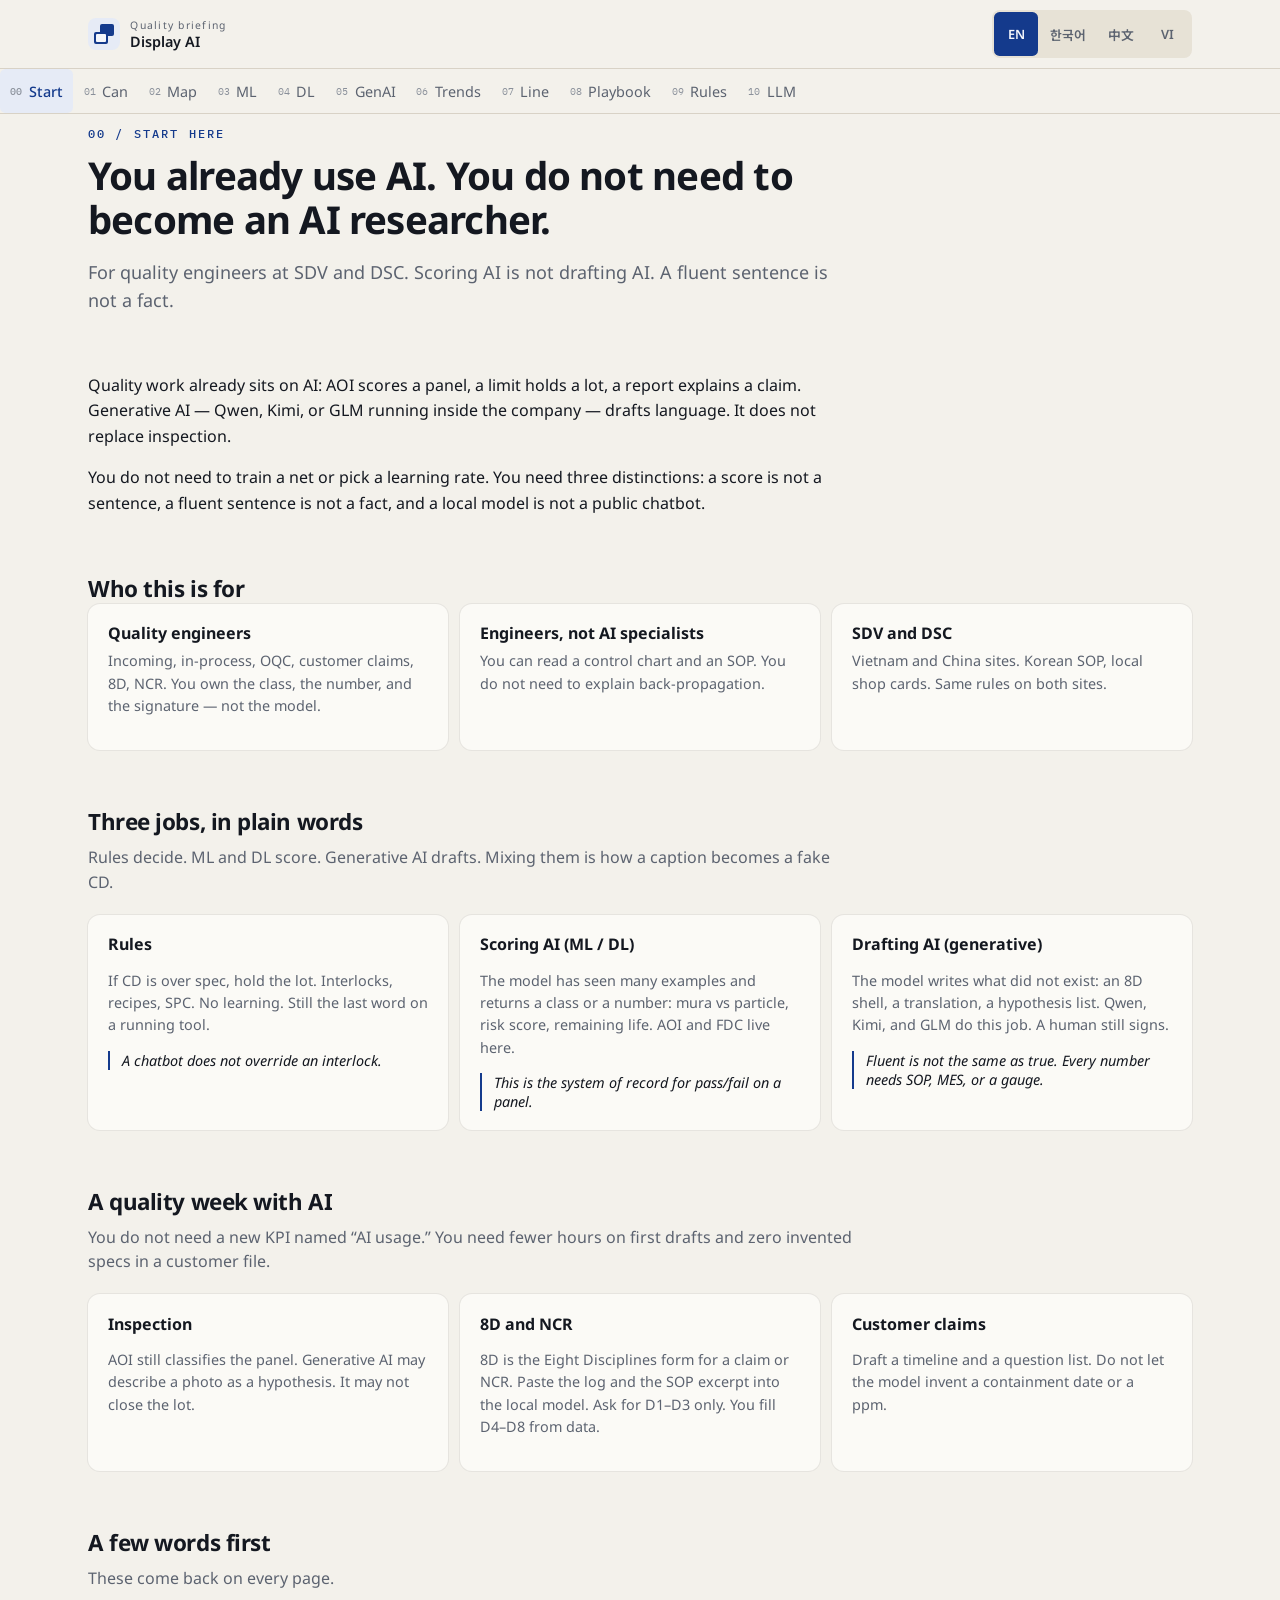
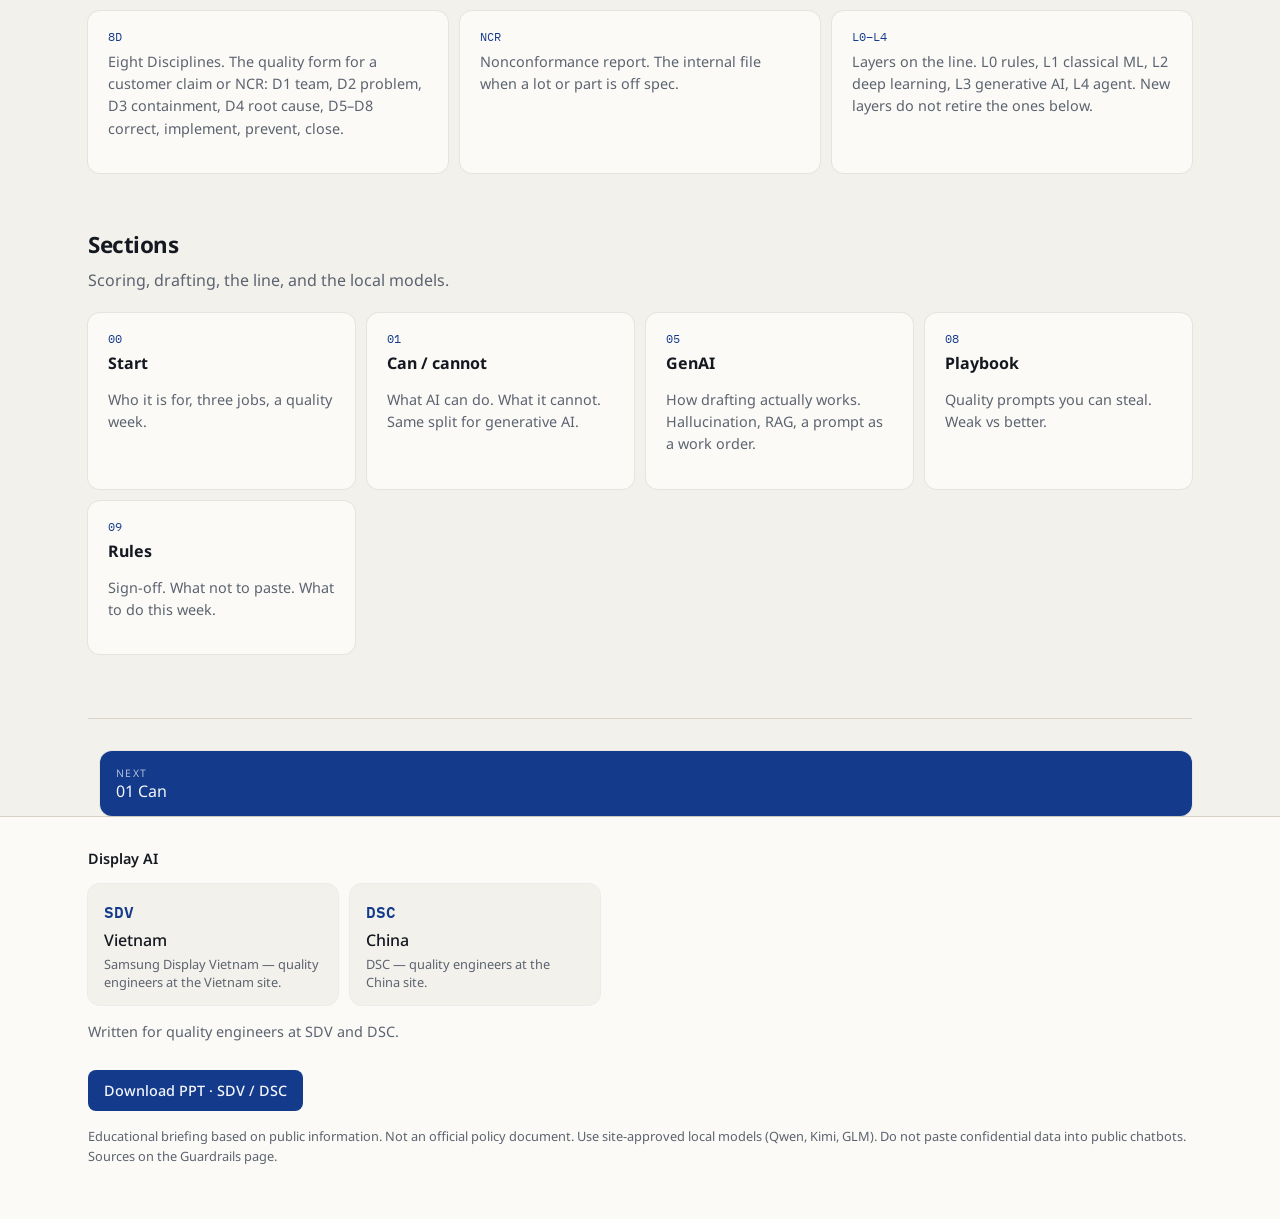
==== commit d9fb7121: "Define 8D and L0–L4; align kickers and translations" ====
--- a/index.html
+++ b/index.html
@@ -106,7 +106,7 @@
   </head>
   <body>
     <div id="app"><p style="padding:2rem;font-family:sans-serif;color:#5c6370">Loading Display AI Briefing…</p></div>
-    <script>window.__COPIES__ = {"en":{"meta":{"title":"Display AI Briefing","description":"AI briefing for Samsung Display quality engineers at SDV and DSC. Local LLMs: Qwen, Kimi, GLM."},"chrome":{"skip":"Skip to content","kicker":"Quality briefing","brand":"Display AI","openMenu":"Open menu","closeMenu":"Close menu","menu":"Sections","copied":"Copied","copy":"Copy","next":"Next","prev":"Previous","nav":[{"href":"/","label":"Start","num":"00"},{"href":"/limits","label":"Can","num":"01"},{"href":"/map","label":"Map","num":"02"},{"href":"/ml","label":"ML","num":"03"},{"href":"/dl","label":"DL","num":"04"},{"href":"/genai","label":"GenAI","num":"05"},{"href":"/trends","label":"Trends","num":"06"},{"href":"/manufacturing","label":"Line","num":"07"},{"href":"/playbook","label":"Playbook","num":"08"},{"href":"/responsible","label":"Rules","num":"09"},{"href":"/tools","label":"LLM","num":"10"}],"footerSites":"Written for quality engineers at SDV and DSC.","footerOrgs":[{"code":"SDV","place":"Vietnam","note":"Samsung Display Vietnam — quality engineers at the Vietnam site."},{"code":"DSC","place":"China","note":"DSC — quality engineers at the China site."}],"footerNote":"Educational briefing based on public information. Not an official policy document. Use site-approved local models (Qwen, Kimi, GLM). Do not paste confidential data into public chatbots.","footerSources":"Sources on the Guardrails page.","downloadPpt":"Download slides (PPT)"},"start":{"kicker":"00 / Start here","title":"You already use AI. You do not need to become an AI researcher.","lead":"For quality engineers at SDV and DSC. Scoring AI is not drafting AI. A fluent sentence is not a fact.","intro":["Quality work already sits on AI: AOI scores a panel, a limit holds a lot, a report explains a claim. Generative AI — Qwen, Kimi, or GLM running inside the company — drafts language. It does not replace inspection.","You do not need to train a net or pick a learning rate. You need three distinctions: a score is not a sentence, a fluent sentence is not a fact, and a local model is not a public chatbot."],"whoTitle":"Who this is for","whoItems":[{"title":"Quality engineers","body":"Incoming, in-process, OQC, customer claims, 8D, NCR. You own the class, the number, and the signature — not the model."},{"title":"Engineers, not AI specialists","body":"You can read a control chart and an SOP. You do not need to explain back-propagation."},{"title":"SDV and DSC","body":"Vietnam and China sites. Korean SOP, local shop cards. Same rules on both sites."}],"kindsTitle":"Three jobs, in plain words","kindsLead":"Rules decide. ML and DL score. Generative AI drafts. Mixing them is how a caption becomes a fake CD.","kinds":[{"name":"Rules","body":"If CD is over spec, hold the lot. Interlocks, recipes, SPC. No learning. Still the last word on a running tool.","line":"A chatbot does not override an interlock."},{"name":"Scoring AI (ML / DL)","body":"The model has seen many examples and returns a class or a number: mura vs particle, risk score, remaining life. AOI and FDC live here.","line":"This is the system of record for pass/fail on a panel."},{"name":"Drafting AI (generative)","body":"The model writes what did not exist: an 8D shell, a translation, a hypothesis list. Qwen, Kimi, and GLM do this job. A human still signs.","line":"Fluent is not the same as true. Every number needs SOP, MES, or a gauge."}],"weekTitle":"A quality week with AI","weekLead":"You do not need a new KPI named “AI usage.” You need fewer hours on first drafts and zero invented specs in a customer file.","weekItems":[{"title":"Inspection","body":"AOI still classifies the panel. Generative AI may describe a photo as a hypothesis. It may not close the lot."},{"title":"8D and NCR","body":"Paste the log and the SOP excerpt into the local model. Ask for D1–D3 only. You fill D4–D8 from data."},{"title":"Customer claims","body":"Draft a timeline and a question list. Do not let the model invent a containment date or a ppm."}],"pathTitle":"Sections","pathLead":"Scoring, drafting, the line, and the local models.","pathShortTitle":"","pathShort":[{"num":"00","title":"Start","href":"/","body":"Who it is for, three jobs, a quality week."},{"num":"01","title":"Can / cannot","href":"/limits","body":"What AI can do. What it cannot. Same split for generative AI."},{"num":"05","title":"GenAI","href":"/genai","body":"How drafting actually works. Hallucination, RAG, a prompt as a work order."},{"num":"08","title":"Playbook","href":"/playbook","body":"Quality prompts you can steal. Weak vs better."},{"num":"09","title":"Rules","href":"/responsible","body":"Sign-off. What not to paste. What to do this week."}],"pathFullTitle":"","pathFull":"","close":""},"limits":{"kicker":"01 / Can and cannot","title":"AI is a tool with a job. Outside that job it is noise or risk.","lead":"Before prompts and models: what scoring AI can do, what it cannot, then the same for generative AI. Quality owns the signature either way.","intro":["“AI” in a factory is not one thing. Scoring AI (ML / DL) maps a repeating signal to a class or a number. Generative AI writes language, images, or code that did not exist. Mixing the two is how a caption becomes a fake CD."],"aiTitle":"AI in general — scoring, rules, and drafts together","aiLead":"This column is the whole stack: interlocks, AOI, FDC, and a local LLM. Useful. Not magic.","canLabel":"Can","notLabel":"Cannot","aiCan":[{"title":"Score a repeating defect","body":"AOI that has seen your mura library can class a panel photo. That is a trained job, not a chat."},{"title":"Flag a tool that is walking","body":"FDC learns a healthy envelope. It fires when traces leave it — often still inside spec."},{"title":"Rank work for a scarce hour","body":"Which ten lots to re-inspect. Which chamber to look at first. A queue, not a verdict."},{"title":"Draft language after the score","body":"Once AOI or a log exists, a model can write the 8D shell or the translation. Draft only."}],"aiNot":[{"title":"Replace an interlock or a spec","body":"If CD > spec, hold the lot. A model does not get a vote on a running tool."},{"title":"Stay right after the process moves","body":"A classifier trained on last year’s stack silently rots after lighting, material, or recipe change. Someone must retrain."},{"title":"Be accountable to the customer","body":"A named engineer signs the ppm, the date, and the containment. The model does not."},{"title":"Know what the chamber did at 3 a.m.","body":"Site knowledge is the review the stack is missing. AI does not walk the bay."},{"title":"Invent a limit that is not in SOP","body":"If the number is not in MES, SOP, or a gauge, it is not a number. It is a guess in your font."}],"genTitle":"Generative AI only — Qwen, Kimi, GLM, and anything that writes","genLead":"Generation is a first draft. It is the wrong tool for pass/fail, metrology, and change control.","genCan":[{"title":"Write D1–D3 of an 8D","body":"From a log and an SOP excerpt you pasted. Leave D4–D8 as questions you fill from data."},{"title":"Turn a night of alarms into hypotheses","body":"Three causes, each with a check. Mark what is missing. You kill the weak ones."},{"title":"Translate a shop card","body":"With every number, unit, tool ID, and revision frozen. Ambiguity stays in parentheses."},{"title":"Describe a defect photo as a hypothesis","body":"Likely class and why. What the photo cannot tell you. Production class still comes from AOI."},{"title":"Draft code or SQL against a schema you gave it","body":"On a copy of the extract. Read the code. Never write credentials to production."}],"genNot":[{"title":"Give a production pass / fail","body":"That is AOI (deep learning), with gold labels and an overkill/escape threshold you chose."},{"title":"Read CD, luminance, or ppm off a caption","body":"Pretty descriptions are not metrology. Numbers come from the instrument or MES."},{"title":"Close change control or download a recipe","body":"A fluent DOE is still a process change when you run it. Existing approval path only."},{"title":"Remember this week’s SOP by itself","body":"Without retrieval it improvises. With a stale index it quotes last quarter fluently."},{"title":"Keep a customer claim safe on a public chatbot","body":"Even “just to try.” Local models only. If they are down, wait."}],"deskTitle":"Quality desk — one line each","deskLead":"Quality jobs mapped to scoring AI and to generative AI.","deskHead":["Job","Scoring AI (ML / DL)","Generative AI"],"deskRows":[{"job":"Panel pass / fail","ai":"Can — trained AOI, with a threshold you own.","gen":"Cannot. Caption is a hypothesis."},{"job":"Chamber drift","ai":"Can — FDC on traces.","gen":"Can summarize the alarm list. Cannot be the alarm."},{"job":"8D / NCR first draft","ai":"Cannot write the story.","gen":"Can draft D1–D3. You fill D4–D8."},{"job":"Customer ppm or date","ai":"Only if a real model or MES produced it.","gen":"Cannot invent it. Leave a blank."},{"job":"Shop-floor translation","ai":"Not its job.","gen":"Can, if every number is frozen and re-read."},{"job":"Recipe or spec change","ai":"Cannot approve.","gen":"Cannot approve. Change control stays human."}],"testTitle":"A thirty-second test before you send","testItems":["Would I still send this if the model vanished tomorrow? If no, you have not checked it.","Is this a score from AOI / FDC / MES, or a sentence from a chat?","Every number: SOP revision, MES, or gauge — or a blank.","If this is pass/fail on a panel, the generative model is the wrong tool.","If a customer name is in the prompt, it left the public internet. Use Qwen / Kimi / GLM on site."],"close":"A score is not a sentence. A fluent sentence is not a fact. Quality owns the signature either way."},"tools":{"kicker":"10 / Local LLM","title":"Use Qwen, Kimi, or GLM. Not a public chatbot.","lead":"On site you can run local large language models. They draft. They do not inspect. They do not get to see a public internet log of your recipe.","intro":["Public ChatGPT-class tools are trained and logged outside the company. A customer claim, a stack, or an operator ID does not belong there — even “just to try.”","Qwen, Kimi, and GLM are the on-site assistants. Pick by job, not by hype. All three still hallucinate. Local only means the text stays inside. It does not mean the text is true.","If your site IT points you at a slightly different internal name, the rule does not change: approved local model, no public paste, human sign-off."],"whyTitle":"Why local, for quality","whyItems":[{"title":"Claims and customer names","body":"A complaint file identifies a brand. That is leakage the moment it hits a public log."},{"title":"SOP and limits","body":"Abort limits and shop cards are site knowledge. Local models can search them. Public models should never see them."},{"title":"Photos of panels","body":"A defect photo can still reveal stack, product, or customer. Keep vision prompts on the approved local tool."},{"title":"Audit","body":"When quality is asked “which assistant drafted this 8D?”, the answer should be a site tool, not a personal account."}],"modelsTitle":"The three models, practically","modelsLead":"Capabilities overlap. This is a quality-engineer cheat sheet, not a vendor scorecard. Confirm the exact build with site IT.","models":[{"name":"Qwen","also":"Tongyi / Qwen local weights","good":"General assistant. Strong multilingual (ZH, EN, KO, VI-capable), code, tables, mixed documents.","quality":"Default for 8D shells, yield-table questions, and KO/ZH/VI/EN drafts in one thread."},{"name":"Kimi","also":"Moonshot — long context","good":"Long documents in one go: full SOP chapter, a week of alarm logs, a claim pack with several PDFs.","quality":"Default when the evidence is long. Paste the pack, ask it to quote revision IDs, then cut."},{"name":"GLM","also":"ChatGLM / Zhipu local","good":"Strong Chinese, solid bilingual ZH–EN, structured answers. Natural fit at DSC.","quality":"Default for Chinese shop-floor cards, DSC claim replies, and ZH SOP excerpts that must stay exact."}],"pickTitle":"Which model for which quality job","pickHead":["Job","Start with","Why"],"pickRows":[{"job":"8D D1–D3 from a short log","model":"Qwen or GLM","why":"Short evidence. Need a tight shell, not a novel."},{"job":"Read a long SOP or a full claim pack","model":"Kimi","why":"Long context. Ask it to cite the revision, then verify."},{"job":"Shop-floor Chinese card","model":"GLM","why":"ZH first. Freeze numbers. Keep tool IDs in English."},{"job":"KO → VI translation of a short SOP","model":"Qwen","why":"Multilingual default. Still freeze 2.50 mm as 2.50 mm."},{"job":"Defect photo + ten alarms","model":"Qwen (multimodal if enabled)","why":"Hypothesis only. Production class still comes from AOI."},{"job":"Anything with a customer name","model":"Local only — never public","why":"If the local tool is down, wait. Do not “just this once.”"}],"checkTitle":"Still true on a local model","checks":["Every number in a customer or line document has SOP / MES / gauge behind it.","D4–D8 of an 8D are not closed by the model.","A caption is not CD, luminance, or ppm.","You can name which local model drafted the text.","You would still send this to a customer if the model vanished tomorrow — because you checked it."],"neverTitle":"Do not do this even on Qwen / Kimi / GLM","neverItems":["Dump a full MES extract with operator IDs “so it has context.”","Ask the model for a production pass/fail on a panel.","Let it invent a containment date, a ppm, or a customer promise.","Treat “the model said so” as change control.","Fall back to a public chatbot when the local one is slow."],"close":"Local means the text stays inside. It does not mean the text is true."},"ai":{"kicker":"01 / Foundation","title":"ML, DL, and generative AI are not the same tool","lead":"On a display line, one kind of AI scores a panel. Another writes the deviation report. Using the wrong one wastes time and creates risk.","intro":["You already work with AI even if nobody calls it that. SPC limits, FDC models, and AOI classifiers are machine learning or deep learning: they map a repeating signal to a score or a class.","Generative AI does a different job. It produces language, images, code, and candidate structures that did not exist before. Agentic systems sit on top and call tools.","This page is the split you need before any factory use-case. Detect versus draft. Score versus explain. Model ops versus a prompt plus a reviewer."],"stackTitle":"The stack on a display line","stackLead":"Newer layers do not retire the ones below. A mura classifier still has to be right before a chatbot writes the 8D.","stack":[{"layer":"0","name":"Rules and automation","body":"Interlocks, recipes, SPC limits, PLC logic. Deterministic. Still the last word on a running tool.","line":"If CD > spec, hold the lot."},{"layer":"1","name":"Classical ML","body":"Tabular models on sensors, process logs, and yield. Random forests, gradient boosting, simple residual models.","line":"FDC flags a chamber drift from 40 traces before the next PM window."},{"layer":"2","name":"Deep learning","body":"Neural nets on images and sequences. CNNs and vision transformers for inspection; sequence models for traces.","line":"AOI labels mura, particle, scratch, or dead pixel on a panel photo."},{"layer":"3","name":"Generative AI","body":"Models that create: text, code, images, molecular graphs. LLMs, diffusion, structure generators.","line":"Draft a 5-why from alarm logs, or generate a virtual CD image from a layout."},{"layer":"4","name":"Agentic AI","body":"A planner that uses the layers below: search SOP, query a table, plot, then propose the next check.","line":"Pull the last 20 lots, overlay the defect map, list three DOE factors."}],"compareTitle":"Side by side","compareLead":"The failure modes are not the same, so the review step is not the same.","mlName":"ML / DL","genName":"Generative AI","compareRows":[{"label":"Job","ml":"Classify, detect, predict, rank.","gen":"Draft, explain, translate, design options."},{"label":"Output","ml":"A label, score, bounding box, or remaining-life number.","gen":"Text, image, code, a candidate recipe or molecule."},{"label":"Needs","ml":"Labeled line data. Retrain when the process drifts.","gen":"Documents, examples, tools. Ground it or it will invent."},{"label":"On the line today","ml":"AOI, FDC, yield models, virtual metrology, PdM.","gen":"SOP Q&A, 8D drafts, code, translation, virtual CD images, material search."},{"label":"Fails as","ml":"False calls, missed defects, silent drift after a recipe change.","gen":"Hallucination — a fluent, confident wrong answer. Data leakage if you paste secrets."},{"label":"Who owns it","ml":"Process + data + model ops. Change control on the model.","gen":"Any engineer with a prompt. A human signs the production decision."}],"mlTitle":"What ML and DL already do here","mlLead":"These systems are not a 2026 story. They are how inspection and equipment health already run. Generative AI does not replace them.","mlItems":[{"title":"AOI and defect vision","body":"Convolutional nets and vision transformers score panel images for mura, particles, scratches, stains, and dead pixels. They are trained on labeled defect libraries. Accuracy is a metrology problem: gold labels, confusion matrices, overkill versus escape."},{"title":"FDC and trace anomaly","body":"Multivariate models watch tool sensors (temperature, pressure, RF, flow). They learn a healthy envelope and fire when a chamber walks. This is classical ML on time-aligned traces, not a chatbot."},{"title":"Yield and virtual metrology","body":"Tabular models map process parameters to electrical or optical results so you do not have to measure every piece. Useful when metrology is slow or destructive. Drift after a part change is the usual killer."},{"title":"Predictive maintenance","body":"Remaining-useful-life models on pumps, robots, and evaporators. The output is a date or a risk score, not a paragraph. Pair it later with generative AI only to write the work order."}],"genTitle":"What generative AI adds","genLead":"Generation is useful when the output is language, a first draft, or a large design space. It is a poor replacement for a calibrated classifier.","genItems":[{"title":"Language on logs and SOP","body":"Summarize a night of alarms, turn a Korean SOP into shop-floor Vietnamese or Chinese, draft 8D and FMEA shells. Always re-check numbers, unit, and spec limits against the source."},{"title":"Vision-language on a photo","body":"A multimodal model can describe a defect image in words and suggest a class. Treat that as a hypothesis. The production AOI model — trained on your defect taxonomy — remains the system of record."},{"title":"Virtual images and CD assist","body":"Neural style transfer can build a virtual panel image from a layout plus a real photo, so electrode CD can be compared without extra short-loop hardware. Samsung Display published this as a 2023 industry first."},{"title":"Materials and code","body":"Molecule-generation plus property and synthesizability models explore OLED stacks far faster than hand design. Coding copilots write Python or SQL against yield extracts so PE/IE time goes to the question, not the boilerplate."}],"storyTitle":"One defect, every layer","storyLead":"A mura cluster on the module line is not an ML problem or a GenAI problem. It is a stacked workflow. Skip a layer and you either miss the defect or ship a pretty, wrong report.","storySteps":[{"layer":"DL","title":"AOI flags the cluster","body":"The vision model labels a repeating mura pattern on lots from chamber B. This is detection. Confidence and overkill still belong to the inspection team."},{"layer":"ML","title":"FDC says the tool is walking","body":"A trace model shows a slow rise in a deposition sensor over 36 hours — inside spec, outside the healthy envelope. That is prediction, not prose."},{"layer":"GenAI","title":"The draft 5-why appears","body":"An LLM, given the alarm list, the SOP section, and the last similar CAPA, writes three cause hypotheses and the checks for each. Fluent. Still a draft."},{"layer":"Agent","title":"Tools get called","body":"The agent pulls the last 20 lots, overlays the defect map, and lists three DOE factors. It does not change the recipe."},{"layer":"You","title":"Engineer sign-off","body":"You kill the weak hypotheses, keep one, open change control. AI never bypasses the existing process-change path."}],"storyClose":"If you only deploy chat, you get faster paperwork on top of the same escapes. If you only deploy AOI, you still spend hours writing the story. The leverage is the stack.","ruleTitle":"Which one should I use?","rules":[{"when":"A repeating signal needs a score or a class","use":"ML / DL","why":"Inspection images, traces, yield tables. Train, validate, watch drift."},{"when":"You need a first draft, an explanation, or a translation","use":"Generative AI","why":"Reports, SOP Q&A, code, design options. Then a human checks facts."},{"when":"You need detect and then explain","use":"Both, in that order","why":"DL finds the defect. GenAI writes the deviation. Do not swap them."},{"when":"The next step is a tool call (query, plot, search)","use":"Agent on a leash","why":"Useful for pulling lots and drafting DOE. Not allowed to touch the recipe."}],"close":"FDC and yield sit in machine learning. AOI sits in deep learning. Reports, code, and translations sit in generative AI.","nextTitle":"Three deeper pages","nextLead":"ML scores a repeating signal. DL sees the panel. Generative AI drafts.","nextPages":[{"href":"/ml","num":"02","title":"Machine learning","body":"Scores, drift, train/test, FDC, yield, virtual metrology, PdM."},{"href":"/dl","num":"03","title":"Deep learning","body":"Pixels, traces, AOI, gold labels, overkill vs escape."},{"href":"/genai","num":"04","title":"Generative AI","body":"Drafts, tokens, RAG, multimodal, molecules, agents."}]},"ml":{"kicker":"02 / Machine learning","title":"Machine learning scores a repeating signal","lead":"ML maps examples to a number or a class. On a display line that is FDC, yield, remaining life — not a paragraph.","intro":["You do not write the rule “if pressure > X then alarm.” You show the model many healthy traces and many bad traces. It learns the envelope. That is the whole trick.","Three questions before you trust a score: What is the input? What is the output? How do we know it is still right after a recipe, part, or lighting change?","Deep learning is a kind of ML that learns features from raw images and sequences. This page is the classical layer — tables, traces, and scores. The next page is vision."],"ideasTitle":"Ideas you actually need","ideas":[{"title":"Supervised learning","body":"Every example has a label: this lot yielded 97.2%, this trace is “healthy,” this incoming film is “fail.” Most line models live here. The hidden cost is the gold label — who marked it, and how often they disagree."},{"title":"Unsupervised learning","body":"No label. The model groups lots, chambers, or vendors that look alike. Useful for “what changed this week?” Dangerous if you treat a cluster as a root cause."},{"title":"Overfitting","body":"The model memorizes last month. Accuracy looks perfect on the training set and collapses the week after a PM or a stack tweak. If it cannot survive a held-out week, it is not a model. It is a diary."},{"title":"Features","body":"The columns you feed it: sensor stats, recipe IDs, time-of-day, vendor lot. Garbage features make confident, wrong scores. A process engineer who knows which traces actually move CD is worth more than a fancier algorithm."}],"jobsTitle":"Four jobs on the line","jobsLead":"Name the job before you name the vendor. Each job has a different label, a different metric, and a different failure.","jobs":[{"title":"Classification","body":"Assign a class: pass/fail, mura/particle, vendor A vs B risk. Output is a label plus a confidence. The argument is overkill versus escape.","line":"Incoming AOI on film. A tabular model that flags high-risk vendor lots before they enter TFT."},{"title":"Regression","body":"Predict a number: CD, luminance, yield, remaining useful life. Output is a value you can plot against a gauge. If it cannot beat a simple average, do not deploy it.","line":"Virtual metrology: predict an electrical result from process parameters so you do not measure every piece."},{"title":"Anomaly detection","body":"Learn a healthy envelope and fire when a chamber walks. Often no “fail” labels — just a lot of normal traces. The fight is the threshold: too tight and you drown in alarms.","line":"FDC on deposition: temperature, rate, and vacuum traces stay inside spec, outside the healthy envelope."},{"title":"Ranking","body":"Order lots or tools by risk so the scarce inspector or PE hour goes to the top of the list. Not a hard fail. A queue.","line":"Which ten lots from last night should quality re-inspect before ship."}],"metricTitle":"How you know it works","metrics":[{"title":"Train, validate, test","body":"Train on past lots. Validate while you tune. Test on a week the model has never seen — after a PM if you can. One accuracy number on the training set is a vanity metric."},{"title":"Overkill vs escape","body":"Precision is “of the alarms, how many were real.” Recall is “of the real defects, how many did we catch.” On AOI-like tasks, escape costs a customer. Overkill costs capacity. You choose a point on that curve. The model does not."},{"title":"Drift","body":"A model trained on last year’s stack will silently rot after a material, lighting, or recipe change. Watch the score distribution, not only the dashboard green light. Retrain is a process, not a heroics event."},{"title":"Always vs a dumb baseline","body":"Compare to last-week average, to SPC, to “always predict pass.” If you cannot beat the baseline on a held-out week, you are adding a black box for no gain."}],"lineTitle":"Where ML already sits at SDV and DSC","lineItems":[{"title":"FDC and traces","body":"Multivariate models on temperature, pressure, RF, flow. They learn a healthy envelope. This is not a chatbot reading a log."},{"title":"Yield and virtual metrology","body":"Tabular models map process parameters to electrical or optical results. Useful when metrology is slow or destructive. Drift after a part change is the usual killer."},{"title":"Predictive maintenance","body":"Remaining-useful-life on pumps, robots, evaporators. The output is a date or a risk score. Pair later with generative AI only to write the work order."},{"title":"Incoming and logistics risk","body":"Vendor-lot scores, pack-damage vision (often DL), ETA risk. Same idea: a number you can threshold."}],"notTitle":"What ML is not for","notItems":["Writing an 8D, a 5-why, or a customer letter.","Translating an SOP or explaining a photo in sentences.","Inventing a spec you did not measure.","Replacing interlocks, SPC limits, or change control.","A one-shot model with no owner, no gold set, and no retrain trigger."],"checkTitle":"Engineer checklist","checks":["Who labeled the gold data, and do two engineers agree on the same lot?","What is the held-out week, and did it include a PM or a recipe delta?","What happens on a false call — hold, re-inspect, or ignore?","What event forces a retrain (stack, lighting, part, vendor)?","Is the baseline (SPC, last-week mean) already good enough?"],"close":"If the output is a score or a class, you are in ML. If the output is a sentence, go to generative AI. If the input is a panel photo, go to deep learning."},"dl":{"kicker":"03 / Deep learning","title":"Deep learning sees the panel","lead":"A neural net learns features from pixels and traces. That is why AOI works — and why a lighting change can quietly ruin it.","intro":["Classical ML wants columns you already understand: a mean, a max, a recipe ID. Deep learning starts from the raw thing — a photo, a waveform — and learns which patterns matter.","On a display line the main DL job is inspection: mura, particle, scratch, stain, dead pixel. Sequence models also watch traces when the pattern is too rich for a handful of stats.","DL is still supervised most of the time. Someone has to label thousands of defects. The model is only as honest as that library."],"ideasTitle":"How a net actually sees","ideas":[{"title":"Layers instead of hand features","body":"Early layers find edges and blobs. Later layers find “mura in zone C” or “fiber particle.” You do not draw those features. You pay for them with labeled images."},{"title":"Convolutional nets and vision transformers","body":"CNNs slide small filters across the panel photo. Vision transformers split the image into patches and attend across them. Both can run production AOI. The architecture is less important than the gold set and the lighting."},{"title":"Transfer learning","body":"You rarely train from zero. You start from a net that already saw millions of public images, then fine-tune on your defect taxonomy. That is why a few thousand well-labeled site images can beat a million random ones."},{"title":"Sequences","body":"The same idea on traces: a 1D net or a transformer over time. Useful when a chamber failure is a shape in the waveform, not a single threshold."}],"jobsTitle":"Four jobs that want pixels","jobsLead":"If you can name the class and you have photos, DL is usually the right layer. If you only have a table, stay on the ML page.","jobs":[{"title":"AOI classification","body":"A crop or a full panel in, a class and a score out. This is the system of record for visual defects — not a multimodal chatbot describing the same photo.","line":"Module AOI labels mura vs particle vs scratch. Quality owns overkill vs escape."},{"title":"Localization","body":"Not only “there is a scratch” but a box or a mask on the panel. Needed when you overlay defects on a layout or on a chamber map.","line":"Repeaters that sit on the same pixel coordinates across lots — a process signature, not random dirt."},{"title":"Setup measurement from a photo","body":"Vision finds a region and returns a distance. Samsung Display published the Vietnam site case: picker-to-panel style measurements that used to take a person with a gauge.","line":"SDV: 2 min 30 sec → 10 sec on published setup measurement. Fewer bodies near moving parts."},{"title":"Trace shapes","body":"When FDC stats miss a slow walk that is obvious on a plot, a sequence model can score the shape. Still a score. Still needs a threshold owner.","line":"A deposition rate curve that stays in spec but no longer looks like the golden week."}],"metricTitle":"Why AOI models fail in quiet ways","metrics":[{"title":"Gold labels are the product","body":"If two engineers disagree on “mura vs stain,” the net will learn the disagreement. A weekly gold-set review is more valuable than a new backbone."},{"title":"Class imbalance","body":"True escapes are rare. A net that always says “pass” is 99% accurate and useless. Report escape rate and overkill, not headline accuracy."},{"title":"Domain shift","body":"New stack, new glass, new lighting, new camera, new product. The pixels changed. The net did not get the memo. Treat a product ramp as a retrain trigger."},{"title":"Explainability is limited","body":"Heatmaps show where the net looked. They do not replace a metrology reason. Use them to debug the model, not to close an 8D."}],"lineTitle":"Display uses that are already DL","lineItems":[{"title":"Panel AOI","body":"Mura, particles, scratches, stains, dead pixels. Trained on the site taxonomy. Production class stays here even when a generative model captions the same image."},{"title":"Incoming film and glass","body":"Same idea upstream. Catch vendor defects before they become array scrap."},{"title":"PPE and zone cameras","body":"EHS models for helmets, restricted-area entry. A different gold set, the same DL pattern."},{"title":"Pack damage","body":"Logistics vision on cartons and pallets. Score, then a human on the exceptions."}],"notTitle":"What DL is not for","notItems":["Drafting the 8D from the defect photo. That is generative AI, after the class is set.","Reading a numeric CD or luminance off a snapshot. Instruments do that.","A weekly report or an SOP translation.","A model with no lighting control and no gold set.","Replacing the AOI owner with a chatbot that “looks pretty sure.”"],"checkTitle":"Engineer checklist","checks":["Is the production class coming from the AOI model, or from a caption?","When did we last refresh the gold set — and did a new product land since then?","What is the escape vs overkill target, written down?","Do we log lighting, camera, and product ID next to every image?","Who has the right to change the threshold?"],"close":"DL finds and scores what is on the panel. It does not write the story. The next page is the story layer — generative AI."},"genai":{"kicker":"04 / Generative AI","title":"Generative AI writes what did not exist yet","lead":"It continues a sentence, an image, a molecule. Useful for first drafts. Dangerous as a gauge.","intro":["A classifier answers “which class?” A generative model answers “what comes next?” It is paid to finish your prompt with fluent language, pixels, or a candidate structure.","That is why it feels like a colleague and why it will invent a spec that looks local. Fluency is the product. Truth is your job.","On the line the honest uses are drafts, translation, code, virtual images, and material search — always with a human on numbers, and never as a replacement for AOI or FDC."],"ideasTitle":"How generation actually works","ideas":[{"title":"Tokens, not thoughts","body":"Text is chopped into tokens. The model predicts the next one, again and again. It does not look up your SOP unless you retrieve it. A confident paragraph can still be a chain of likely words."},{"title":"Context window","body":"Only what you put in the prompt (and what retrieval adds) is in play. Long windows help. They do not replace an indexed, current SOP corpus."},{"title":"Temperature and sampling","body":"Higher temperature = more variety, more invention. For specs, recipes, and code, keep it low. You want the boring answer."},{"title":"Hallucination is normal","body":"The model fills gaps. It will quote a limit you never pasted. Treat every number as guilty until it matches SOP, MES, or a gauge."}],"jobsTitle":"Jobs that want a draft","jobsLead":"If the output is language, an image that did not exist, code, or a candidate molecule, you are in this layer. If the output is pass/fail, go back to ML or DL.","jobs":[{"title":"Language on logs and SOP","body":"Summarize a night of alarms. Draft 8D and FMEA shells. Turn a Korean SOP into shop-floor Vietnamese or Chinese. Freeze every number.","line":"SDV and DSC shifts can share one SOP if the translation keeps 2.50 mm as 2.50 mm, not 2.5."},{"title":"Vision-language","body":"Drop a defect photo and a spec snippet in the same prompt. Get a hypothesis and the SOP section to open. The production class still comes from AOI.","line":"Night shift photographs a stain, pastes ten alarms, asks what to check at 08:00. Day-shift owner confirms."},{"title":"Virtual images and CD assist","body":"Neural style transfer can build a virtual panel image from a layout plus a real photo. Samsung Display published this in 2023 as a CD-measurement assist — generative vision in the service of metrology.","line":"Fewer extra short-loop samples. The virtual width still has to agree with a golden gauge."},{"title":"Materials and code","body":"Generate / predict / synthesizable loops explore OLED stacks. Copilots write Python or SQL against a yield extract. Chemists and PE still close the loop in a lab or on a copy of the data.","line":"Paste a CSV schema, ask for a 3σ lot list. Read the code. Run it on a copy."}],"metricTitle":"RAG, agents, and the 2026 stack","metrics":[{"title":"RAG — retrieval first","body":"Search approved SOP, manuals, and CAPA, then write from those passages. Without retrieval the model improvises. With a stale index it quotes last quarter’s limit fluently."},{"title":"Fine-tune vs retrieve","body":"Fine-tuning changes how the model talks. Retrieval changes what it is allowed to know this week. For SOP, retrieval almost always wins. Fine-tune is for tone and format, not for the current abort limit."},{"title":"Agents","body":"A planner that calls tools: search, SQL, a plot, a ticket. Useful for “pull last 20 lots and draft the DOE.” Not allowed to write a recipe. Read-only tools first. Log every call."},{"title":"Multimodal","body":"Text plus image plus, sometimes, a PDF. A caption is not metrology. Pixel pitch, CD, and luminance still come from the instrument."}],"lineTitle":"Prompt as a work order","lineItems":[{"title":"Role","body":"“You are a display process engineer.” It sets jargon and caution. It is not a security control."},{"title":"Evidence","body":"Paste the log, the SOP excerpt, the schema. If a number is not in the prompt, the model must leave a blank — say so."},{"title":"Constraints","body":"Freeze units. Ban invented part numbers. Ask for sources. Ask what is missing."},{"title":"Output shape","body":"Three hypotheses, each with a check. D1–D3 only. A table, not an essay. Shape is how you review."}],"notTitle":"Never use generative AI for","notItems":["A production pass/fail on a panel. That is AOI (DL).","A numeric CD, luminance, or yield taken from a caption.","Pasting unreleased stacks, recipes, customer names, or full MES extracts into a public model.","Closing change control or downloading a recipe to a tool.","A customer report whose numbers you did not re-check against SOP or MES."],"checkTitle":"Engineer checklist","checks":["Is this a draft, or am I about to treat it as a gauge?","Where did each number come from — prompt, retrieval, or invention?","Is the assistant the approved one, with SOP actually indexed?","Did I strip customer names, unreleased stacks, and operator IDs?","Who signs if this sentence reaches the line or a customer?"],"close":"Generation is leverage on paperwork, translation, code, and search. Detection still belongs to ML and DL."},"trends":{"kicker":"05 / 2026 landscape","title":"Copilots were last year. Agents are this year.","lead":"The models got more multimodal and more willing to use tools. For a display engineer, that means photos, logs, and SOP can sit in one conversation — if you govern the data.","intro":["2023–2024 was chat in a browser. 2026 is models that read a panel photo, search an SOP, write a script, and propose the next measurement. Vendors call this agentic AI.","Adoption in factories is no longer a pilot slide. A 2026 RSM manufacturing survey reported 79% of respondents already using generative AI, with agentic use following. The gap is no longer access. It is judgment: what the model is allowed to see, and who signs the output."],"items":[{"num":"01","title":"Agentic AI","what":"An agent plans steps, calls tools (search, SQL, a plot, a ticket), and returns a recommended action list. It is not a prettier dashboard.","whyNow":"Tool-use and longer planning finally hold up on messy industrial tasks, not just demo tickets. Samsung Electronics said in March 2026 it will extend agentic AI across manufacturing toward AI-driven factories by 2030.","line":"“Pull last week’s mura lots on line 2, group by chamber, draft the DOE two-pager.” The agent queries, clusters, writes. You still approve the experiment.","watch":"An agent with write access is a process-safety issue. Read-only tools first. Log every call. A human owns the change.","labels":{"what":"What it is","whyNow":"Why 2026","line":"On the line","watch":"Watch-out"}},{"num":"02","title":"Multimodal models","what":"One model accepts text, images, sometimes traces or PDFs, and answers in mixed form. You can drop a defect photo and a snippet of the spec in the same prompt.","whyNow":"Vision-language models are good enough to describe mura texture, particle morphology, and scratch direction — as a second opinion, not as AOI.","line":"Night-shift engineer photographs a stain, pastes the last ten alarms, asks for likely class and the SOP section to open. The answer is a starting point for the day-shift owner.","watch":"Pretty descriptions are not metrology. Pixel pitch, CD, and luminance numbers must come from the instrument, not from the caption.","labels":{"what":"What it is","whyNow":"Why 2026","line":"On the line","watch":"Watch-out"}},{"num":"03","title":"RAG — answers grounded in your files","what":"Retrieval-augmented generation searches approved SOP, manuals, and CAPA, then writes the answer from those passages. Without retrieval, the model improvises.","whyNow":"Long context helps, but a well-indexed SOP corpus is still more trustworthy than hoping the model memorized last quarter’s revision.","line":"“What is the abort limit on this evaporator after a nozzle change?” The system cites the current Korean SOP and the Vietnamese shop card, with revision IDs.","watch":"Stale indexes are dangerous. If the SOP moved and the corpus did not, the model will quote the old number fluently. Index freshness is a process owner’s job.","labels":{"what":"What it is","whyNow":"Why 2026","line":"On the line","watch":"Watch-out"}},{"num":"04","title":"Coding copilots","what":"Inline completion, test stubs, SQL, and plot code. The bottleneck in PE/IE is often wrangling the extract, not the statistics.","whyNow":"Models are competent at pandas, matplotlib, and JMP-like workflows if you paste a schema and a clear question. They still invent column names if you let them.","line":"Paste a yield CSV schema, ask for a daily trend with a control band and a list of lots outside 3σ. Read the code. Then run it on a copy of the data.","watch":"Never point a copilot at the production database with write credentials. No customer names, no unreleased stack data in the prompt.","labels":{"what":"What it is","whyNow":"Why 2026","line":"On the line","watch":"Watch-out"}},{"num":"05","title":"Reasoning models","what":"Models that spend tokens on intermediate steps: longer 5-why, FMEA, conflicting-evidence reviews. Slower, better at multi-hop logic than a fast chat model.","whyNow":"Useful when the task is a structured argument (why this chamber, why not that recipe) rather than a one-line classification.","line":"Feed two competing CAPAs and the last month of FDC. Ask which hypothesis is still live and which checks would kill it. Treat the chain of thought as a review aid.","watch":"A longer answer is not a truer answer. Hidden chain-of-thought can still smuggle a wrong unit. Check every number.","labels":{"what":"What it is","whyNow":"Why 2026","line":"On the line","watch":"Watch-out"}},{"num":"06","title":"Governance as a feature","what":"Allow-lists for tools, audit logs, data residency, and “this model may not see this folder.” In 2026 this is part of the product, not a slide after go-live.","whyNow":"EU AI Act-class rules, customer audits, and a year of leakage incidents made shadow-IT chat a real finding. Approved tools will win over the cleverest public chatbot.","line":"Use the company-approved assistant for SOP and logs. Public models are for public knowledge only — textbooks, language, generic Python.","watch":"If a tool cannot show you where a number came from, do not put that number in a customer report.","labels":{"what":"What it is","whyNow":"Why 2026","line":"On the line","watch":"Watch-out"}}],"statsTitle":"Public numbers, not internal targets","stats":[{"value":"79%","label":"Manufacturers already using generative AI (RSM, 2026).","source":"RSM manufacturing survey, 2026"},{"value":"45.6%","label":"CAGR cited for industrial AI, 2023–2028.","source":"Samsung Display AX briefing, 2025"},{"value":"2030","label":"Samsung Electronics target for AI-driven factories across manufacturing.","source":"Samsung Newsroom, 1 Mar 2026"}],"chartTitle":"Industrial AI market, public estimate","chartCaption":"USD billions. 2023 actual vs 2028 estimate as cited in Samsung Display’s public AI article (USD 3.2B → 20.8B). Directional, not a forecast you should put in a customer deck without the original source.","chartY":"USD billion","factoryTitle":"Samsung’s 2030 factory frame","factoryBody":["On 1 March 2026 Samsung Electronics announced a plan to move manufacturing operations to AI-driven factories by 2030. The stated span is inbound logistics, production, quality, and shipment — plus digital twins and specialized agents for quality, production, and logistics.","That is a group-level manufacturing vision, not a site SOP. For display engineers the practical read is: inspection, equipment health, and document workflows will keep absorbing both ML/DL and generative layers. Your job is to know which layer you are touching."],"factoryQuote":"The next phase of manufacturing innovation lies in building autonomous environments where AI truly understands operational contexts in real time and independently executes optimal decisions.","factoryCite":"YoungSoo Lee, EVP, Head of Global Technology Research, Samsung Electronics — 1 Mar 2026","quarterTitle":"What to do with this, this quarter","quarterItems":["List the three reports or analyses you rewrite every week. Those are GenAI candidates. List the three signals you already score. Those stay ML/DL.","Find the approved assistant and whether SOP retrieval is actually indexed for your line. If it is not, do not fake it with a public model.","Pick one multimodal habit: photo + alarms, never photo alone, and never a number from the caption."]},"mfg":{"kicker":"06 / Factory","title":"Where each kind of AI attaches to the line","lead":"Every step already has data. ML/DL turns that data into a score. Generative AI turns it into a draft. Agents fetch. None of them own the recipe.","intro":["This is not a separate “display industry” tour. You already live on TFT, deposition, module, and inspection. Below is the same value chain with the two AI jobs labeled, plus the three Samsung Display cases that are public.","If a box says ML, someone has to label data and watch drift. If it says GenAI, someone has to check the draft. If it says agent, someone has to deny write access."],"chainTitle":"Value chain, labeled","chainLead":"Read left to right as product flow. Equipment health and EHS sit across every step.","mlTag":"ML / DL","genTag":"GenAI","agentTag":"Agent","chain":[{"step":"01","name":"Incoming material","ml":"Vendor lot risk, incoming AOI on film and glass, moisture and particle scores.","gen":"Translate incoming spec deltas; draft a deviation when a COA is off.","agent":"Pull last n lots from a supplier and summarize open NCMRs."},{"step":"02","name":"TFT / backplane","ml":"CD and overlay models, array yield predictors, photo/etch FDC.","gen":"Virtual CD images from layout + photo (style transfer). Recipe-change notes.","agent":"Cluster scrap by layer and propose the first DOE factors."},{"step":"03","name":"OLED deposition & encapsulation","ml":"Rate and uniformity models, evaporator health, encapsulation leak flags.","gen":"Material structure search (generate / predict / synthesizable). Shift-report drafts.","agent":"Compare today’s crystal and rate traces to the last golden week."},{"step":"04","name":"Module","ml":"Bond, align, and luminance inspection classifiers.","gen":"Customer-facing failure description in EN/ZH/VI from a Korean write-up.","agent":"Build a pack of similar returns for the quality meeting."},{"step":"05","name":"Inspection & quality","ml":"AOI taxonomy, escape/overkill trade-off, reliability screens.","gen":"8D / 5-why / FMEA shells from logs plus SOP passages.","agent":"Fetch like-defects and the last CAPA, then draft the review pack."},{"step":"06","name":"Logistics & ship","ml":"Pack damage vision, slotting, ETA risk.","gen":"Packing instruction translations that keep numbers frozen.","agent":"Reslot a hold lot against remaining capacity — proposal only."},{"step":"EQ","name":"Equipment health","ml":"FDC, remaining useful life, spare-part demand.","gen":"Work-order text from alarm codes. Troubleshooting from the manual.","agent":"Schedule a PM window against the production calendar — still needs approval."},{"step":"EHS","name":"Safety","ml":"Camera models for PPE and restricted-zone entry.","gen":"Near-miss write-ups and toolbox-talk drafts in local language.","agent":"Check open actions before a hot-work permit is issued."}],"casesTitle":"Three public Samsung Display cases","casesLead":"From Samsung Display’s public AI article (2025). No internal yields, no tool IDs. The Vietnam measurement case is the one SDV engineers should be able to retell.","cases":[{"tag":"SDV · measurement","title":"Automated setup measurement, Vietnam site","where":"Samsung Display Vietnam","kind":"ML / computer vision","body":["Equipment setup used to mean a person measuring distances on the tool — for example picker-to-panel — with the usual time, error, and safety cost of putting a body near moving parts.","The published software lets an engineer capture the scene on a mobile device. Vision models find the measurement region and return the distance."],"result":"Inspection time 2 min 30 sec → 10 sec. Fewer manual errors, less exposure."},{"tag":"R&D · CD","title":"Virtual image-based CD measurement","where":"Display industry first, 2023 (public claim)","kind":"Generative (neural style transfer)","body":["Critical dimension checks on electrodes normally want a physical short-loop sample. The published method extracts pattern layout from the design and combines it with a real panel image to synthesize a virtual image for width comparison.","That is generative vision in the service of metrology, not a chatbot. It still has to agree with a golden gauge."],"result":"Fewer extra samples, shorter development loops — as stated in the public article."},{"tag":"R&D · materials","title":"Generative design for organic materials","where":"Material research","kind":"Generative (three-model loop)","body":["Three models: molecule generation, property prediction, synthesis prediction. The chemist sets a skeleton and target properties; the loop proposes structures learned from simulation and experiment.","Manual exploration is a handful of ideas per month. The published system is described as searching millions of structures in the same window. Screening still ends in a lab, not in a slideshow."],"result":"Search space of candidate OLED materials scaled from hand design to monthly millions."}],"twinTitle":"Digital twins and the 2030 frame","twinBody":["A digital twin is a living model of a tool or a line: recipe, sensors, and constraints, updated from the real process. You try a parameter change in the twin before you spend a lot.","Samsung’s 2030 manufacturing message puts twins together with agents and task robots (line, logistics, assembly, EHS). For display, the honest near-term twin is usually one chamber or one inspection cell, not the whole fab."],"twinItems":[{"title":"Twin","body":"Simulate a recipe delta. ML models often sit inside the twin as virtual metrology."},{"title":"Agent","body":"Ask the twin a question in language, get a table and a recommended check — not an auto-download to the tool."},{"title":"Robot","body":"Logistics and hazardous-area sensing. Still a safety-rated system with its own sign-off."}],"matrixTitle":"Cheat sheet","matrixLead":"When someone says “let’s put AI on this step,” ask which column they mean.","matrixHead":["Step","ML / DL","Generative","Agent"],"matrix":[{"step":"TFT / CD","ml":"Overlay & CD models","gen":"Virtual CD image","agent":"DOE from scrap clusters"},{"step":"Deposition","ml":"Rate / uniformity / FDC","gen":"Shift report, material search","agent":"Golden-week compare"},{"step":"AOI","ml":"Defect classifier","gen":"8D draft from image + log","agent":"Like-defect pack"},{"step":"Equipment","ml":"PdM, FDC","gen":"Work order from alarms","agent":"PM vs production calendar"},{"step":"Documents","ml":"—","gen":"SOP Q&A, translation","agent":"Cite current revision"}]},"play":{"kicker":"07 / Practice","title":"A playbook you can run this week","lead":"Prompts are not magic. A good prompt is a work order: role, data, constraints, output shape, and what the model must not invent.","intro":["Use Qwen, Kimi, or GLM on site. The boxes below are patterns, not a license to paste line data into a public chatbot.","English often produces better code. Your own language is better for shop-floor SOP and for teaching. Numbers, units, and tool IDs must pass through unchanged in every language."],"rolesTitle":"By role","roles":[{"role":"Process","uses":["Summarize a night of alarms into three hypotheses with checks.","Draft a DOE one-pager from a defect trend.","Ask what a recipe delta typically moves — then verify in the twin or on data, never from the model alone."]},{"role":"Equipment","uses":["Translate an alarm code into the manual section and the first five checks.","Turn a troubleshooting thread into a clean work order.","Ask for a spare-part narrative only after the PdM model has a score."]},{"role":"Quality","uses":["8D / 5-why / Ishikawa shells from logs + SOP passages.","Classify a customer complaint sentence into the internal taxonomy, then confirm.","Describe a defect photo as a hypothesis, not as the official class.","Draft a claim timeline with blanks for every date you did not paste."]},{"role":"PE / IE","uses":["Python for daily yield, takt loss, and 3σ lot lists.","SQL against an extract, never against production with write access.","Explain a chart in the language of the meeting — after the chart is real."]},{"role":"Everyone","uses":["KO ↔ EN ↔ ZH ↔ VI for SOP and mail, freezing every number.","Meeting notes into action lists with owners.","“What does this abbreviation mean in our process?” — still verify."]}],"promptTitle":"Prompts worth stealing","promptLead":"Replace the bracketed fields. Delete anything you would not put in an open ticket. Copy, paste, then edit.","prompts":[{"id":"log","title":"Alarm log → hypotheses","use":"Process / equipment, after a night of trips","kind":"Generative","text":"You are a display process engineer. Below is a time-ordered alarm log from one tool. Do not invent sensor names or spec limits that are not in the text.\n\n1) Summarize the sequence in five lines.\n2) Give three root-cause hypotheses, each with a check I can run today.\n3) Mark any hypothesis that needs data I did not provide.\n4) End with a 5-why draft. Leave numbers blank if they are missing.\n\nLog:\n[paste]"},{"id":"photo","title":"Defect photo → hypothesis","use":"Quality / module, multimodal","kind":"Generative + vision","text":"You are assisting an AOI engineer. I will attach a panel photo. Our classes are mura, particle, scratch, stain, dead pixel, other.\n\nReturn:\n- Most likely class, and why (texture, location, shape).\n- Second class if the first is weak.\n- What the photo cannot tell me (size in µm, layer, electrical fail).\n- Three questions I should ask the process owner.\n\nDo not output a numeric CD, luminance, or yield. Those come from instruments."},{"id":"code","title":"Yield extract → plot + outliers","use":"PE / IE","kind":"Generative (code)","text":"Write Python 3 with pandas and matplotlib only. Columns in the CSV: date, line, lot, yield_pct, defect_ppm, chamber.\n\n- Daily median yield by line, with a band at median ± 3σ of the last 30 days.\n- Print lots outside the band.\n- Do not invent extra columns.\n- Include comments. No file writes except the chart PNG.\n\nAssume the CSV is already loaded as df."},{"id":"xlate","title":"SOP translation, numbers frozen","use":"Any role, KO/EN/ZH/VI","kind":"Generative","text":"Translate the SOP excerpt into clear shop-floor [Vietnamese / Chinese / English / Korean].\n\nRules:\n- Keep every number, unit, tool name, and revision ID exactly as written.\n- If a sentence is ambiguous, keep the source in parentheses.\n- Use short imperative steps, not marketing language.\n- End with a glossary of process terms you kept in English.\n\nText:\n[paste]"},{"id":"8d","title":"Claim + log → 8D D1–D3","use":"Quality, after a customer claim or internal NCR","kind":"Generative · Qwen or GLM","text":"You are assisting a display quality engineer. Draft 8D sections D1–D3 only from the claim and the log below. Use Qwen/Kimi/GLM locally — this prompt assumes an on-site model.\n\nRules:\n- Quote the SOP revision if it appears. If it does not, write “revision missing.”\n- Do not invent a ppm, a date, a customer name, or a containment action that is not in the text.\n- Leave D4–D8 as questions I must fill.\n- Flag any cause that is not supported by the log.\n\nClaim:\n[paste]\n\nLog:\n[paste]"},{"id":"claim","title":"Customer sentence → taxonomy + questions","use":"Quality / CS, incoming claim","kind":"Generative · GLM or Qwen","text":"You are assisting incoming quality. Classify the customer sentence into our taxonomy: mura, particle, scratch, stain, dead pixel, luminance, other.\n\nReturn:\n- Most likely class, and the words that drove it.\n- What the sentence cannot tell us (layer, size, lot, date).\n- Five questions I should ask before I open an 8D.\n- Do not invent a lot ID or a ppm.\n\nSentence:\n[paste]"}],"englishNote":"For code, start in English even if the rest of your day is Korean, Chinese, or Vietnamese. Then comment the script in the language your shift actually reads.","goodBadTitle":"Bad prompt, better prompt","badLabel":"Weak","goodLabel":"Better","pairs":[{"bad":"Why is yield down?","good":"Yield on line 2 module fell 2.1 pp from 10–17 Aug vs the prior 4 weeks. Top defect is mura in zone C. Chamber B deposition. Give three hypotheses and a check for each. Do not invent a spec I did not give you.","why":"Time window, process step, geography of the defect, and a ban on invented specs."},{"bad":"Write an 8D for this.","good":"Draft D1–D3 only, using the log and SOP excerpt below. Quote the SOP revision. Leave D4–D8 as questions I must fill. Flag any cause that is not supported by the log.","why":"Limits the model to the evidence you provided and stops it from closing the CAPA in fiction."},{"bad":"Translate this SOP.","good":"Translate to shop-floor Vietnamese. Freeze every number and unit. Keep tool IDs in English. List terms you were unsure about at the end.","why":"A bare “translate” will happily round 2.50 mm to 2.5 mm and drop a revision letter."}],"flowTitle":"From alarm to 8D, with the stack","flowLead":"A full loop so the playbook is not just four text boxes.","flow":[{"step":"1","title":"Detect (ML / DL)","body":"AOI or FDC fires. Do not skip this and start from a chat description of the photo."},{"step":"2","title":"Pack the evidence","body":"Log excerpt, SOP section, similar CAPA if you have it, photo. Strip customer names and unreleased stacks."},{"step":"3","title":"Draft (GenAI)","body":"Hypotheses, checks, 8D shell. Prompt as a work order."},{"step":"4","title":"Fetch (agent, if you have one)","body":"Last n lots, defect map, golden-week compare. Read-only."},{"step":"5","title":"Kill hypotheses (you)","body":"Run the checks. Delete what the data does not support. The model does not get a vote."},{"step":"6","title":"Change control (you)","body":"If a recipe, spec, or code moves, use the existing approval path. Paste nothing from a model into a tool."}],"neverTitle":"Do not paste","neverItems":["Unreleased stack, recipe, or CD numbers into a public model.","Customer names, device codes, or complaint files that identify a brand.","Full database extracts with operator IDs.","Anything you would not put in an email to a vendor."],"qualityTitle":"Quality desk, specifically","qualityLead":"Inspection still belongs to AOI. These are drafts you can run on Qwen, Kimi, or GLM.","qualityJobs":[{"title":"Incoming / OQC","body":"Turn a COA mismatch into a deviation skeleton. List the checks. Do not let the model pass the lot."},{"title":"In-process escape vs overkill","body":"Ask the model to explain the two errors in shop language. The threshold is still a quality decision, not a prompt."},{"title":"Customer 8D","body":"D1–D3 from claim + log + SOP excerpt. D4–D8 stay human. No invented ppm."},{"title":"Claim language pack","body":"KO/EN/ZH/VI reply with frozen numbers. GLM for Chinese, Qwen for mixed languages, Kimi if the pack is long."}]},"guard":{"kicker":"08 / Guardrails","title":"Fluent is not the same as true","lead":"Generative models are paid to continue a sentence. They will finish yours with a spec that looks local and is wrong. The countermeasure is process knowledge plus a closed data path.","intro":["ML/DL fails as a wrong score. You can plot that. Generative AI fails as a paragraph that reads like your site. That is harder to catch, and it is why sign-off sits on the engineer, not the model."],"risksTitle":"Four failure modes","risks":[{"title":"Hallucination","body":"The model invents a limit, a part number, or a “last time we did this” story. Longer answers and confident tone do not reduce this.","rule":"Every number in a customer-facing or line-facing document must have a source: SOP revision, MES, or a gauge."},{"title":"Leakage","body":"Public chat logs are not your archive. Prompts can be used for training. A screenshot of a recipe is still a recipe.","rule":"Only approved assistants see line data. Public models get public knowledge."},{"title":"Drift, for ML/DL","body":"A classifier trained on last year’s mura library will silently rot after a stack or lighting change. Generative chat will not notice.","rule":"Owners, gold sets, and a retrain trigger belong next to the model, not in a slide."},{"title":"Skipping change control","body":"A plausible DOE is still a process change when you run it. Agents that can write to MES or a tool are a safety system.","rule":"Read-only by default. Existing change control for anything that moves a recipe, spec, or interlock."},{"title":"Public chatbot instead of local LLM","body":"Qwen, Kimi, and GLM are the on-site tools. A personal ChatGPT tab is still leakage, even when the local model is slow.","rule":"If the local assistant is down, wait. Quality files do not go to a public log “just this once.”"}],"signTitle":"The sign-off rule","signBody":["AI may draft. It may not release. If a number can scrap a lot or reach a customer, a named engineer confirms it against a system of record.","Your advantage over the model is not typing speed. It is knowing what the chamber sounded like at 3 a.m. and which SOP paragraph is actually in force. That is the review the stack is missing."],"nextTitle":"Three moves after you close this page","nextItems":[{"n":"1","title":"Find the allowed tool","body":"Qwen, Kimi, or GLM on site. Ask IT which build is approved. Stop using public chat for anything with a spec, a panel photo, or a customer sentence."},{"n":"2","title":"Pilot one repeating draft","body":"Pick a weekly report, a translation, or a yield plot. Keep the same prompt for two weeks. Compare time and error rate against the old path."},{"n":"3","title":"Share one good and one bad prompt","body":"In the team channel, post a prompt that survived review and one that invented a number. That teaches faster than a policy PDF."}],"sourcesTitle":"Sources","sources":[{"title":"Samsung Display — “AI Technologies at Samsung Display You Might Not Have Known About”","detail":"Public cases: virtual CD measurement (2023), Vietnam automated measurement (2 min 30 sec → 10 sec), generative material design. Also cites industrial-AI market 2023–2028."},{"title":"Samsung Newsroom — AI-driven factories by 2030 (1 March 2026)","detail":"Group manufacturing vision: digital twins, agents for quality / production / logistics, robotics. Quote from YoungSoo Lee, GTR."},{"title":"RSM — manufacturers using AI in 2026","detail":"79% of manufacturing respondents using generative AI; agentic use also reported."}],"close":"The line does not need more enthusiasm for AI. It needs engineers who can tell a classifier from a paragraph, and who will not sign a number the model made up."}},"ko":{"meta":{"title":"Display AI Briefing","description":"삼성디스플레이 SDV·DSC 품질 엔지니어를 위한 AI 브리핑. 로컬 LLM: Qwen, Kimi, GLM."},"chrome":{"skip":"본문으로 건너뛰기","kicker":"품질 브리핑","brand":"Display AI","openMenu":"메뉴 열기","closeMenu":"메뉴 닫기","menu":"섹션","copied":"복사됨","copy":"복사","next":"다음","prev":"이전","nav":[{"href":"/","label":"시작","num":"00"},{"href":"/limits","label":"가능","num":"01"},{"href":"/map","label":"유형","num":"02"},{"href":"/ml","label":"ML","num":"03"},{"href":"/dl","label":"DL","num":"04"},{"href":"/genai","label":"생성형","num":"05"},{"href":"/trends","label":"동향","num":"06"},{"href":"/manufacturing","label":"라인","num":"07"},{"href":"/playbook","label":"실습","num":"08"},{"href":"/responsible","label":"가드레일","num":"09"},{"href":"/tools","label":"LLM","num":"10"}],"footerSites":"SDV와 DSC 품질 엔지니어를 위해 작성했습니다.","footerOrgs":[{"code":"SDV","place":"베트남","note":"Samsung Display Vietnam — 베트남 현채 품질 엔지니어."},{"code":"DSC","place":"중국","note":"DSC — 중국 현채 품질 엔지니어."}],"footerNote":"공개 자료 기반의 교육용 브리핑입니다. 공식 정책 문서가 아닙니다. 사내 로컬 모델(Qwen, Kimi, GLM)을 쓰십시오. 기밀을 공개 챗봇에 붙여 넣지 마십시오.","footerSources":"출처는 가드레일 페이지에 있습니다.","downloadPpt":"슬라이드 받기 (PPT)"},"start":{"kicker":"00 / 여기서 시작","title":"이미 AI를 쓰고 있습니다. AI 연구자가 될 필요는 없습니다.","lead":"SDV·DSC 품질 엔지니어를 위한 내용입니다. 점수 AI는 초안 AI가 아닙니다. 유창한 문장은 사실이 아닙니다.","intro":["품질 업무는 이미 AI 위에 있습니다. AOI가 패널을 채점하고, 한계가 로트를 잡고, 보고서가 클레임을 설명합니다. 사내 Qwen, Kimi, GLM이 문장 초안을 씁니다. 검사를 대체하지 않습니다.","신경망을 학습시키거나 학습률을 고를 필요는 없습니다. 필요한 구분은 세 가지입니다. 점수는 문장이 아니고, 유창한 문장은 사실이 아니며, 로컬 모델은 공개 챗봇이 아닙니다."],"whoTitle":"대상","whoItems":[{"title":"품질 엔지니어","body":"수입·공정·OQC, 고객 클레임, 8D, NCR. 클래스와 숫자와 서명은 당신 것입니다. 모델의 것이 아닙니다."},{"title":"엔지니어, AI 전문가는 아님","body":"관리도와 SOP는 읽습니다. 역전파를 설명할 필요는 없습니다."},{"title":"SDV와 DSC","body":"베트남과 중국 사이트. 한국어 SOP, 현장 작업 카드. 규칙은 같습니다."}],"kindsTitle":"세 가지 일, 쉬운 말로","kindsLead":"규칙은 결정합니다. ML과 DL은 점수를 냅니다. 생성형은 초안을 씁니다. 섞으면 캡션이 가짜 CD가 됩니다.","kinds":[{"name":"규칙","body":"CD가 스펙을 넘으면 로트를 잡습니다. 인터록, 레시피, SPC. 학습이 없습니다. 가동 중인 설비의 마지막 말입니다.","line":"챗봇이 인터록을 덮지 않습니다."},{"name":"점수 AI (ML / DL)","body":"많은 예를 본 뒤 클래스나 숫자를 줍니다. 무라 vs 파티클, 위험 점수, 잔여 수명. AOI와 FDC가 여기 있습니다.","line":"패널 합/불의 공식 기록은 여기입니다."},{"name":"초안 AI (생성형)","body":"없던 것을 씁니다. 8D 뼈대, 번역, 가설 목록. Qwen, Kimi, GLM이 이 일을 합니다. 서명은 사람이 합니다.","line":"유창함은 참이 아닙니다. 숫자는 SOP, MES, 게이지가 필요합니다."}],"weekTitle":"품질 한 주와 AI","weekLead":"“AI 사용률”이라는 새 KPI가 필요하지 않습니다. 초안에 쓰는 시간을 줄이고, 고객 파일에 지어낸 스펙을 0으로 만들면 됩니다.","weekItems":[{"title":"검사","body":"AOI가 패널을 분류합니다. 생성형은 사진을 가설로 묘사할 수 있습니다. 로트를 닫지는 못합니다."},{"title":"8D와 NCR","body":"로그와 SOP 발췌를 로컬 모델에 넣습니다. D1–D3만 요청합니다. D4–D8은 데이터로 채웁니다."},{"title":"고객 클레임","body":"타임라인과 질문 목록을 초안합니다. 모델이 봉쇄 날짜나 ppm을 만들게 두지 마십시오."}],"pathTitle":"구성","pathLead":"점수, 초안, 라인, 로컬 모델.","pathShortTitle":"","pathShort":[{"num":"00","title":"시작","href":"/","body":"청중, 세 가지 일, 품질 한 주."},{"num":"01","title":"가능 / 불가","href":"/limits","body":"AI가 할 수 있는 것, 없는 것. 생성형도 같은 구분."},{"num":"05","title":"생성형","href":"/genai","body":"초안이 실제로 어떻게 만들어지는지. 환각, RAG, 작업 지시로서의 프롬프트."},{"num":"08","title":"실습","href":"/playbook","body":"바로 쓸 품질 프롬프트. 약한 것 vs 나은 것."},{"num":"09","title":"가드레일","href":"/responsible","body":"서명. 붙여 넣지 말 것. 이번 주에 할 일."}],"pathFullTitle":"","pathFull":"","close":""},"limits":{"kicker":"01 / 가능과 불가","title":"AI는 일이 있는 도구입니다. 그 밖에서는 소음이거나 위험입니다.","lead":"프롬프트와 모델 이름보다 먼저: 점수 AI가 할 수 있는 것, 없는 것, 이어서 생성형. 어느 쪽이든 서명은 품질의 것입니다.","intro":["공장의 “AI”는 하나가 아닙니다. 점수 AI(ML/DL)는 반복 신호를 클래스나 숫자로 바꿉니다. 생성형은 없던 문장·이미지·코드를 씁니다. 둘을 섞으면 캡션이 가짜 CD가 됩니다."],"aiTitle":"AI 전반 — 규칙, 점수, 초안을 같이","aiLead":"이 칸은 스택 전체입니다. 인터록, AOI, FDC, 로컬 LLM. 쓸모 있습니다. 마법이 아닙니다.","canLabel":"할 수 있는 것","notLabel":"할 수 없는 것","aiCan":[{"title":"반복 결함을 채점","body":"무라 라이브러리를 본 AOI는 패널 사진을 분류할 수 있습니다. 학습된 일이지 채팅이 아닙니다."},{"title":"걸어가는 설비를 표시","body":"FDC는 건강한 범위를 배웁니다. 스펙 안이어도 트레이스가 벗어나면 울립니다."},{"title":"부족한 시간을 줄 세우기","body":"재검사할 로트 열 개. 먼저 볼 챔버. 판결이 아니라 대기열입니다."},{"title":"점수 뒤에 문장 초안","body":"AOI나 로그가 있으면 8D 뼈대나 번역을 쓸 수 있습니다. 초안만."}],"aiNot":[{"title":"인터록이나 스펙을 대체","body":"CD가 스펙을 넘으면 로트를 잡습니다. 가동 중인 설비에 모델의 투표권은 없습니다."},{"title":"공정이 바뀐 뒤에도 맞다","body":"작년 스택으로 학습한 분류기는 조명·소재·레시피 변경 후 조용히 썩습니다. 누군가 재학습해야 합니다."},{"title":"고객에게 책임지기","body":"ppm, 날짜, 봉쇄에 서명하는 것은 이름 있는 엔지니어입니다. 모델이 아닙니다."},{"title":"새벽 3시 챔버를 알기","body":"사이트 지식이 스택에 빠진 리뷰입니다. AI는 베이를 걷지 않습니다."},{"title":"SOP에 없는 한계를 만들기","body":"MES, SOP, 게이지에 없는 숫자는 숫자가 아닙니다. 우리 글꼴로 쓴 추측입니다."}],"genTitle":"생성형 AI만 — Qwen, Kimi, GLM, 글을 쓰는 모든 것","genLead":"생성은 첫 초안입니다. 합/불, 계측, 변경 관리에는 틀린 도구입니다.","genCan":[{"title":"8D의 D1–D3 쓰기","body":"붙여 넣은 로그와 SOP 발췌로. D4–D8은 데이터로 채울 질문으로 남깁니다."},{"title":"하룻밤 알람을 가설로","body":"원인 세 개, 각각 확인. 빠진 것을 표시. 약한 것은 당신이 죽입니다."},{"title":"작업 카드 번역","body":"숫자, 단위, 툴 ID, 리비전을 모두 고정. 모호한 것은 괄호."},{"title":"결함 사진을 가설로 설명","body":"유력 클래스와 이유. 사진이 말 못 하는 것. 생산 클래스는 여전히 AOI."},{"title":"준 스키마로 코드·SQL 초안","body":"추출 복사본에서. 코드를 읽으십시오. 생산에 쓰기 권한은 없습니다."}],"genNot":[{"title":"생산 합/불을 주기","body":"그것은 AOI(딥러닝)입니다. 골드 라벨과 당신이 고른 과검/미검 임계값."},{"title":"캡션에서 CD, 휘도, ppm을 읽기","body":"예쁜 묘사는 계측이 아닙니다. 숫자는 계측기나 MES에서 옵니다."},{"title":"변경 관리를 닫거나 레시피를 받기","body":"유창한 DOE도 실행하면 공정 변경입니다. 기존 승인 경로만."},{"title":"이번 주 SOP를 혼자 기억","body":"검색 없이 즉흥입니다. 낡은 색인이면 지난 분기를 유창하게 인용합니다."},{"title":"공개 챗봇에 고객 클레임을 안전하게 두기","body":"“시험만”이어도. 로컬 모델만. 죽어 있으면 기다리십시오."}],"deskTitle":"품질 책상 — 한 줄씩","deskLead":"품질 일을 점수 AI와 생성형에 나눈 표입니다.","deskHead":["일","점수 AI (ML / DL)","생성형 AI"],"deskRows":[{"job":"패널 합 / 불","ai":"가능 — 학습된 AOI, 임계값은 당신 것.","gen":"불가. 캡션은 가설."},{"job":"챔버 드리프트","ai":"가능 — 트레이스 FDC.","gen":"알람 목록을 요약할 수 있음. 알람이 될 수는 없음."},{"job":"8D / NCR 첫 초안","ai":"이야기를 쓰지 못함.","gen":"D1–D3 초안 가능. D4–D8은 당신."},{"job":"고객 ppm이나 날짜","ai":"실제 모델이나 MES가 냈을 때만.","gen":"만들 수 없음. 빈칸."},{"job":"현장 번역","ai":"할 일이 아님.","gen":"가능. 숫자를 고정하고 다시 읽으면."},{"job":"레시피·스펙 변경","ai":"승인 불가.","gen":"승인 불가. 변경 관리는 사람."}],"testTitle":"보내기 전 30초 테스트","testItems":["모델이 내일 사라져도 이 문장을 보내겠는가. 아니면 아직 확인하지 않은 것입니다.","AOI / FDC / MES의 점수인가, 채팅의 문장인가.","모든 숫자: SOP 리비전, MES, 게이지 — 아니면 빈칸.","패널 합/불이라면 생성형 모델은 틀린 도구입니다.","프롬프트에 고객명이 있으면 공개 인터넷을 떠난 것입니다. 사이트의 Qwen / Kimi / GLM만."],"close":"점수는 문장이 아닙니다. 유창한 문장은 사실이 아닙니다. 서명은 어느 쪽이든 품질의 것입니다."},"tools":{"kicker":"10 / 로컬 LLM","title":"Qwen, Kimi, GLM을 쓰십시오. 공개 챗봇이 아닙니다.","lead":"사이트에서 로컬 대규모 언어 모델을 돌릴 수 있습니다. 초안을 씁니다. 검사하지 않습니다. 레시피의 공개 인터넷 로그를 보지 못합니다.","intro":["공개 ChatGPT급 도구는 회사 밖에서 학습되고 기록됩니다. 고객 클레임, 스택, 작업자 ID는 — “시험만”이어도 — 거기에 두지 않습니다.","로컬 비서는 Qwen, Kimi, GLM입니다. 유행이 아니라 일로 고르십시오. 셋 다 환각합니다. 로컬은 텍스트가 안에 남는다는 뜻입니다. 참이라는 뜻이 아닙니다.","사이트 IT가 내부 이름을 조금 다르게 불러도 규칙은 같습니다. 승인된 로컬 모델, 공개 붙여넣기 금지, 사람 서명."],"whyTitle":"품질에서 로컬이어야 하는 이유","whyItems":[{"title":"클레임과 고객명","body":"불만 파일은 브랜드를 식별합니다. 공개 로그에 닿는 순간 유출입니다."},{"title":"SOP와 한계","body":"중단 한계와 작업 카드는 사이트 지식입니다. 로컬 모델은 검색할 수 있습니다. 공개 모델은 보면 안 됩니다."},{"title":"패널 사진","body":"불량 사진도 스택, 제품, 고객을 드러낼 수 있습니다. 비전 프롬프트는 승인된 로컬 툴에만."},{"title":"감사","body":"품질이 “이 8D 초안을 누가 썼나”를 물으면 답이 사이트 툴이어야 합니다. 개인 계정이 아닙니다."}],"modelsTitle":"세 모델, 실무로","modelsLead":"능력은 겹칩니다. 벤더 점수표가 아니라 품질 엔지니어용 치트시트입니다. 정확한 빌드는 사이트 IT에 확인하십시오.","models":[{"name":"Qwen","also":"통의 / Qwen 로컬 웨이트","good":"범용 비서. 다국어(ZH, EN, KO, VI)와 코드, 표, 섞인 문서에 강합니다.","quality":"8D 뼈대, 수율 표 질문, KO/ZH/VI/EN을 한 스레드에서 초안할 때 기본값."},{"name":"Kimi","also":"Moonshot — 긴 컨텍스트","good":"한 번에 긴 문서. SOP 한 장, 일주일 알람, PDF 여러 개의 클레임 묶음.","quality":"증거가 길 때 기본값. 묶음을 넣고 리비전 ID를 인용하라고 한 뒤 자르십시오."},{"name":"GLM","also":"ChatGLM / 즈푸 로컬","good":"중국어에 강하고 ZH–EN 이중 언어, 구조화된 답. DSC에 자연스럽습니다.","quality":"중국어 현장 카드, DSC 클레임 회신, 숫자를 그대로 둬야 하는 ZH SOP 발췌의 기본값."}],"pickTitle":"품질 일마다 어떤 모델","pickHead":["일","먼저 쓸 것","이유"],"pickRows":[{"job":"짧은 로그로 8D D1–D3","model":"Qwen 또는 GLM","why":"증거가 짧습니다. 소설이 아니라 뼈대가 필요합니다."},{"job":"긴 SOP나 클레임 묶음 읽기","model":"Kimi","why":"긴 컨텍스트. 리비전을 인용하라고 한 뒤 확인하십시오."},{"job":"중국어 현장 카드","model":"GLM","why":"ZH 우선. 숫자는 고정. 툴 ID는 영어 유지."},{"job":"짧은 SOP KO → VI 번역","model":"Qwen","why":"다국어 기본값. 그래도 2.50 mm는 2.50 mm."},{"job":"불량 사진 + 알람 열 개","model":"Qwen (멀티모달 가능 시)","why":"가설만. 생산 클래스는 여전히 AOI."},{"job":"고객명이 있는 모든 것","model":"로컬만 — 공개 금지","why":"로컬이 죽으면 기다리십시오. “이번만”은 없습니다."}],"checkTitle":"로컬 모델에서도 그대로인 것","checks":["고객·라인 문서의 숫자는 SOP / MES / 게이지가 뒤에 있습니다.","8D의 D4–D8을 모델이 닫지 않습니다.","캡션은 CD, 휘도, ppm이 아닙니다.","초안을 쓴 로컬 모델 이름을 댈 수 있습니다.","모델이 내일 사라져도 이 문장을 고객에게 보낼 수 있습니다. 확인했기 때문입니다."],"neverTitle":"Qwen / Kimi / GLM에서도 하지 말 것","neverItems":["작업자 ID가 있는 MES 전체 추출을 “맥락”이라며 넣지 마십시오.","모델에게 패널 생산 합/불을 묻지 마십시오.","봉쇄 날짜, ppm, 고객 약속을 만들게 두지 마십시오.","“모델이 말했다”를 변경 관리로 쓰지 마십시오.","로컬이 느릴 때 공개 챗봇으로 돌아가지 마십시오."],"close":"로컬은 텍스트가 안에 남는다는 뜻입니다. 참이라는 뜻이 아닙니다."},"ai":{"kicker":"01 / 기초","title":"ML, DL, 생성형 AI는 같은 도구가 아닙니다","lead":"디스플레이 라인에서 어떤 AI는 패널을 점수 매기고, 다른 AI는 일탈 보고서를 씁니다. 잘못된 도구를 쓰면 시간이 낭비되고 리스크가 생깁니다.","intro":["이미 AI를 쓰고 있습니다. SPC 한계, FDC 모델, AOI 분류기는 머신러닝 또는 딥러닝입니다. 반복 신호를 점수나 클래스로 바꿉니다.","생성형 AI의 일은 다릅니다. 이전에는 없던 문장, 이미지, 코드, 후보 구조를 만듭니다. 에이전트는 그 위에 올라 도구를 호출합니다.","공장 활용 사례를 보기 전에 이 구분이 먼저입니다. 검출 대 초안. 점수 대 설명. 모델 운영 대 프롬프트와 리뷰어."],"stackTitle":"디스플레이 라인의 스택","stackLead":"위 층이 아래 층을 폐기하지 않습니다. 챗봇이 8D를 쓰기 전에 무라 분류기는 맞아야 합니다.","stack":[{"layer":"0","name":"규칙과 자동화","body":"인터록, 레시피, SPC 한계, PLC 로직. 결정론적입니다. 가동 중인 설비의 최종 권한은 여기 있습니다.","line":"CD가 스펙을 넘으면 로트를 홀드한다."},{"layer":"1","name":"고전적 머신러닝","body":"센서, 공정 로그, 수율의 표 형태 모델. 랜덤 포레스트, 그래디언트 부스팅, 잔차 모델.","line":"FDC가 40개 트레이스에서 챔버 드리프트를 다음 PM 전에 잡는다."},{"layer":"2","name":"딥러닝","body":"이미지와 시퀀스의 신경망. 검사용 CNN·비전 트랜스포머, 트레이스용 시퀀스 모델.","line":"AOI가 패널 사진에서 무라, 파티클, 스크래치, 암점을 분류한다."},{"layer":"3","name":"생성형 AI","body":"텍스트, 코드, 이미지, 분자 그래프를 생성. LLM, 디퓨전, 구조 생성기.","line":"알람 로그로 5-Why 초안을 쓰거나, 레이아웃에서 가상 CD 이미지를 만든다."},{"layer":"4","name":"에이전트 AI","body":"아래 층을 쓰는 계획기: SOP 검색, 테이블 조회, 플롯, 다음 확인 항목 제안.","line":"최근 20로트를 가져오고 결함 맵을 겹친 뒤 DOE 인자 세 개를 적는다."}],"compareTitle":"한 장 비교","compareLead":"실패 모드가 다르므로 리뷰 방법도 다릅니다.","mlName":"ML / DL","genName":"생성형 AI","compareRows":[{"label":"하는 일","ml":"분류, 검출, 예측, 순위.","gen":"초안, 설명, 번역, 설계 대안."},{"label":"출력","ml":"라벨, 점수, 박스, 잔여수명 숫자.","gen":"텍스트, 이미지, 코드, 후보 레시피나 분자."},{"label":"필요한 것","ml":"라벨된 라인 데이터. 공정이 바뀌면 재학습.","gen":"문서, 예시, 도구. 근거가 없으면 지어냅니다."},{"label":"라인에서의 오늘","ml":"AOI, FDC, 수율 모델, 가상 계측, 예지보전.","gen":"SOP 질의, 8D 초안, 코드, 번역, 가상 CD 이미지, 재료 탐색."},{"label":"실패 형태","ml":"과검, 미검, 레시피 변경 후 조용한 드리프트.","gen":"환각 — 유창하고 자신 있는 오답. 비밀을 붙여 넣으면 유출."},{"label":"소유자","ml":"공정 + 데이터 + 모델 운영. 모델도 변경 관리.","gen":"프롬프트를 쓰는 모든 엔지니어. 양산 결정은 사람이 서명."}],"mlTitle":"ML과 DL이 이미 하는 일","mlLead":"2026년 이야기가 아닙니다. 검사와 설비 건강은 이미 이렇게 돌아갑니다. 생성형 AI가 이를 대체하지 않습니다.","mlItems":[{"title":"AOI와 결함 비전","body":"CNN과 비전 트랜스포머가 패널 이미지에서 무라, 파티클, 스크래치, 얼룩, 암점을 점수화합니다. 라벨된 결함 라이브러리로 학습합니다. 정확도는 계측 문제입니다. 골든 라벨, 혼동 행렬, 과검 대 미검."},{"title":"FDC와 트레이스 이상","body":"다변량 모델이 온도, 압력, RF, 유량을 봅니다. 정상 범위를 배우고 챔버가 벗어나면 알립니다. 시간 정렬된 트레이스의 고전 ML이지, 챗봇이 아닙니다."},{"title":"수율과 가상 계측","body":"표 형태 모델이 공정 파라미터를 전기·광학 결과로 매핑해 전수 측정을 줄입니다. 계측이 느리거나 파괴적일 때 쓸모 있습니다. 부품 교체 후 드리프트가 흔한 실패입니다."},{"title":"예지보전","body":"펌프, 로봇, 증발원의 잔여수명 모델. 출력은 날짜나 위험 점수이지 문단이 아닙니다. 생성형 AI는 이후에 작업지시 초안만 맡깁니다."}],"genTitle":"생성형 AI가 더하는 것","genLead":"출력이 언어, 초안, 넓은 설계 공간일 때 생성은 쓸모 있습니다. 교정된 분류기를 대체하기엔 나쁩니다.","genItems":[{"title":"로그와 SOP의 언어","body":"하룻밤 알람을 요약하고, 한국어 SOP를 현장 베트남어·중국어로 바꾸며, 8D와 FMEA 뼈대를 씁니다. 숫자, 단위, 스펙 한계는 원본으로 다시 확인하십시오."},{"title":"사진의 비전-언어","body":"멀티모달 모델은 결함 사진을 말로 설명하고 클래스를 제안할 수 있습니다. 가설로 다루십시오. 생산 AOI — 우리 택소노미로 학습된 모델 — 가 기록의 기준입니다."},{"title":"가상 이미지와 CD 보조","body":"뉴럴 스타일 트랜스퍼로 레이아웃과 실사진을 합쳐 가상 패널 이미지를 만들면, 추가 숏루프 없이 전극 CD를 비교할 수 있습니다. 삼성디스플레이가 2023년 업계 최초로 공개했습니다."},{"title":"재료와 코드","body":"분자 생성 + 물성 예측 + 합성 가능성 모델이 OLED 스택을 수작업보다 빠르게 탐색합니다. 코딩 코파일럿은 수율 추출에 대한 Python·SQL을 써서 PE/IE 시간을 질문에 남깁니다."}],"storyTitle":"한 결함, 모든 층","storyLead":"모듈 라인의 무라 클러스터는 ML 문제이거나 생성형 문제가 아닙니다. 쌓인 워크플로입니다. 한 층을 건너뛰면 결함을 놓치거나, 그럴듯한 틀린 보고서를 내보냅니다.","storySteps":[{"layer":"DL","title":"AOI가 클러스터를 잡음","body":"비전 모델이 챔버 B 로트에서 반복 무라 패턴을 라벨합니다. 검출입니다. 신뢰도와 과검은 여전히 검사팀의 것입니다."},{"layer":"ML","title":"FDC가 설비 이상을 말함","body":"트레이스 모델이 36시간 동안 증착 센서의 느린 상승을 보여 줍니다. 스펙 안, 정상 엔벨로프 밖. 예측이지 산문이 아닙니다."},{"layer":"GenAI","title":"5-Why 초안이 나옴","body":"LLM이 알람 목록, SOP 절, 유사 CAPA를 받아 원인 가설 세 개와 확인 항목을 씁니다. 유창합니다. 여전히 초안입니다."},{"layer":"Agent","title":"도구가 호출됨","body":"에이전트가 최근 20로트를 가져오고 결함 맵을 겹치며 DOE 인자 세 개를 적습니다. 레시피는 바꾸지 않습니다."},{"layer":"You","title":"엔지니어 서명","body":"약한 가설을 버리고 하나를 남긴 뒤 변경 관리를 엽니다. AI는 기존 공정 변경 경로를 우회하지 않습니다."}],"storyClose":"채팅만 도입하면 같은 유출 위에 서류만 빨라집니다. AOI만 도입하면 이야기 쓰는 데 여전히 몇 시간이 갑니다. 레버리지는 스택입니다.","ruleTitle":"무엇을 써야 하는가","rules":[{"when":"반복 신호에 점수나 클래스가 필요할 때","use":"ML / DL","why":"검사 이미지, 트레이스, 수율 표. 학습하고, 검증하고, 드리프트를 봅니다."},{"when":"초안, 설명, 번역이 필요할 때","use":"생성형 AI","why":"보고서, SOP 질의, 코드, 설계 대안. 그다음 사람이 사실을 확인합니다."},{"when":"검출한 뒤 설명이 필요할 때","use":"둘 다, 그 순서로","why":"DL이 결함을 찾습니다. 생성형이 일탈을 씁니다. 순서를 바꾸지 마십시오."},{"when":"다음 단계가 도구 호출(조회, 플롯, 검색)일 때","use":"목줄 채운 에이전트","why":"로트 조회와 DOE 초안에 쓸모 있습니다. 레시피에는 손대지 못합니다."}],"close":"FDC와 수율은 머신러닝입니다. AOI는 딥러닝입니다. 보고서·코드·번역은 생성형입니다.","nextTitle":"더 깊게 읽기","nextLead":"ML은 반복 신호를 채점합니다. DL은 패널을 봅니다. 생성형은 초안을 씁니다.","nextPages":[{"href":"/ml","num":"02","title":"머신러닝","body":"점수, 드리프트, 학습/시험, FDC, 수율, 가상 계측, 예지보전."},{"href":"/dl","num":"03","title":"딥러닝","body":"픽셀, 트레이스, AOI, 골드 라벨, 과검 vs 유출."},{"href":"/genai","num":"04","title":"생성형 AI","body":"초안, 토큰, RAG, 멀티모달, 분자, 에이전트."}]},"ml":{"kicker":"02 / 머신러닝","title":"머신러닝은 반복 신호에 점수를 매깁니다","lead":"ML은 사례를 숫자나 클래스로 사상합니다. 디스플레이 라인에서는 FDC, 수율, 잔여수명이지 문단이 아닙니다.","intro":["“압력이 X보다 크면 알람”이라는 규칙을 직접 쓰지 않습니다. 정상 트레이스와 이상 트레이스를 많이 보여 주면 모델이 정상 범위를 배웁니다. 요지는 그것뿐입니다.","점수를 믿기 전에 질문 세 개. 입력은 무엇인가. 출력은 무엇인가. 레시피·부품·조명 변경 뒤에도 맞는지 어떻게 아는가.","딥러닝은 원본 이미지와 시퀀스에서 특징을 배우는 ML의 한 종류입니다. 이 페이지는 표, 트레이스, 점수의 고전층입니다. 다음 페이지가 비전입니다."],"ideasTitle":"실제로 필요한 개념","ideas":[{"title":"지도학습","body":"모든 사례에 라벨이 있습니다. 이 로트 수율 97.2%, 이 트레이스는 “정상”, 이 입하 필름은 “불합격”. 라인 모델 대부분이 여기 있습니다. 숨은 비용은 골드 라벨입니다. 누가 찍었고, 얼마나 자주 의견이 갈리는가."},{"title":"비지도학습","body":"라벨이 없습니다. 비슷해 보이는 로트, 챔버, 벤더를 묶습니다. “이번 주에 뭐가 달라졌나”에 쓸모 있습니다. 클러스터를 근본 원인으로 취급하면 위험합니다."},{"title":"과적합","body":"모델이 지난달을 외웁니다. 학습 세트 정확도는 완벽해 보이고, PM이나 스택 조정 다음 주에 무너집니다. 남겨 둔 한 주를 버티지 못하면 모델이 아닙니다. 일기입니다."},{"title":"특징(피처)","body":"넣는 열입니다. 센서 통계, 레시피 ID, 시간대, 벤더 로트. 쓰레기 피처는 자신만만한 오답을 만듭니다. CD를 실제로 움직이는 트레이스를 아는 공정 엔지니어가 더 화려한 알고리즘보다 낫습니다."}],"jobsTitle":"라인의 네 가지 일","jobsLead":"벤더 이름보다 일의 이름을 먼저 부르십시오. 일마다 라벨, 지표, 실패 방식이 다릅니다.","jobs":[{"title":"분류","body":"클래스를 붙입니다. 합격/불합격, 무라/파티클, 벤더 리스크. 출력은 라벨과 신뢰도입니다. 논점은 과검 대 유출입니다.","line":"필름 입하 AOI. TFT 투입 전에 고위험 벤더 로트를 표 모델이 표시합니다."},{"title":"회귀","body":"숫자를 예측합니다. CD, 휘도, 수율, 잔여수명. 출력은 게이지와 겹쳐 그릴 수 있는 값입니다. 단순 평균을 이기지 못하면 올리지 마십시오.","line":"가상 계측. 공정 파라미터로 전기 특성을 예측해 전수 측정을 줄입니다."},{"title":"이상 탐지","body":"정상 범위를 배우고 챔버가 걷면 울립니다. “불량” 라벨이 거의 없고 정상 트레이스만 많은 경우가 많습니다. 싸움은 임계값입니다. 너무 조이면 알람에 빠집니다.","line":"증착 FDC. 온도·레이트·진공은 스펙 안, 정상 범위 밖."},{"title":"순위","body":"로트나 설비를 위험 순으로 세워 부족한 검사·PE 시간을 꼭대기에 씁니다. 하드 페일이 아닙니다. 대기열입니다.","line":"어젯밤 로트 중 출하 전 품질이 다시 볼 열 개."}],"metricTitle":"작동하는지 아는 법","metrics":[{"title":"학습, 검증, 시험","body":"과거 로트로 학습합니다. 튜닝할 때 검증합니다. 모델이 한 번도 못 본 한 주 — 가능하면 PM 다음 — 로 시험합니다. 학습 세트 정확도 하나는 허영 지표입니다."},{"title":"과검 vs 유출","body":"정밀도는 “알람 중 진짜가 몇인가”. 재현율은 “진짜 결함 중 몇을 잡았는가”. AOI류에서 유출은 고객 비용, 과검은 캐파 비용입니다. 그 곡선 위 한 점은 사람이 고릅니다. 모델이 아닙니다."},{"title":"드리프트","body":"작년 스택으로 학습한 모델은 소재·조명·레시피 변경 뒤 조용히 썩습니다. 대시보드 초록불만이 아니라 점수 분포를 보십시오. 재학습은 프로세스이지 특공이 아닙니다."},{"title":"멍청한 베이스라인과 비교","body":"지난주 평균, SPC, “항상 합격”과 비교하십시오. 남겨 둔 한 주에서 베이스라인을 이기지 못하면 이득 없이 블랙박스만 추가하는 것입니다."}],"lineTitle":"SDV와 DSC에서 ML이 이미 앉은 자리","lineItems":[{"title":"FDC와 트레이스","body":"온도, 압력, RF, 유량의 다변량 모델. 정상 범위를 배웁니다. 로그를 읽는 챗봇이 아닙니다."},{"title":"수율과 가상 계측","body":"표 모델이 공정 파라미터를 전기·광학 결과로 사상합니다. 계측이 느리거나 파괴적일 때 쓸모 있습니다. 부품 변경 뒤 드리프트가 흔한 킬러입니다."},{"title":"예지보전","body":"펌프, 로봇, 증착기의 잔여수명. 출력은 날짜나 위험 점수입니다. 나중에 생성형에 작업 지시서를 맡길 수는 있습니다."},{"title":"입하·물류 리스크","body":"벤더 로트 점수, 포장 파손 비전(대개 DL), ETA 리스크. 같은 아이디어입니다. 임계값을 걸 수 있는 숫자."}],"notTitle":"ML이 아닌 일","notItems":["8D, 5-why, 고객 서한 작성.","SOP 번역, 사진을 문장으로 설명.","측정하지 않은 스펙을 지어내기.","인터록, SPC 한계, 변경 관리를 대체하기.","소유자·골드셋·재학습 트리거 없는 일회성 모델."],"checkTitle":"엔지니어 체크리스트","checks":["골드 데이터를 누가 라벨했고, 두 엔지니어가 같은 로트에 동의하는가.","남겨 둔 시험 주는 언제이며, PM이나 레시피 변경이 포함됐는가.","오보 때 홀드, 재검사, 무시 중 무엇인가.","재학습을 강제하는 사건은 무엇인가 (스택, 조명, 부품, 벤더).","베이스라인(SPC, 지난주 평균)으로 이미 충분한가."],"close":"출력이 점수나 클래스면 ML입니다. 문장이면 생성형으로 가십시오. 입력이 패널 사진이면 딥러닝으로 가십시오."},"dl":{"kicker":"03 / 딥러닝","title":"딥러닝은 패널을 봅니다","lead":"신경망은 픽셀과 트레이스에서 특징을 배웁니다. AOI가 되는 이유이고, 조명 변경이 조용히 모델을 망가뜨리는 이유입니다.","intro":["고전 ML은 이미 이해하는 열을 원합니다. 평균, 최대, 레시피 ID. 딥러닝은 원본 — 사진, 파형 — 에서 시작해 어떤 패턴이 중요한지 배웁니다.","디스플레이 라인에서 주된 DL 일은 검사입니다. 무라, 파티클, 스크래치, 얼룩, 암점. 통계 몇 개로 부족한 패턴이면 시퀀스 모델이 트레이스도 봅니다.","DL도 대개 지도학습입니다. 누군가 결함 수천 장을 라벨해야 합니다. 모델은 그 라이브러리만큼만 정직합니다."],"ideasTitle":"넷이 실제로 보는 방식","ideas":[{"title":"손 피처 대신 층","body":"앞쪽 층은 엣지와 덩어리를 찾습니다. 뒤쪽 층은 “C존 무라”, “섬유 파티클”을 찾습니다. 그 특징을 그리지 않습니다. 라벨된 이미지로 삽니다."},{"title":"CNN과 비전 트랜스포머","body":"CNN은 작은 필터를 패널 사진 위로 밀고 갑니다. 비전 트랜스포머는 패치로 나누고 사이를 봅니다. 둘 다 양산 AOI를 돌릴 수 있습니다. 아키텍처보다 골드셋과 조명이 중요합니다."},{"title":"전이학습","body":"처음부터 거의 안 배웁니다. 공개 이미지 수백만 장을 본 넷에서 시작해 우리 결함 택소노미로 미세조정합니다. 잘 라벨된 현장 이미지 수천 장이 무작위 백만 장을 이기는 이유입니다."},{"title":"시퀀스","body":"트레이스에도 같은 아이디어입니다. 시간에 대한 1D 넷이나 트랜스포머. 챔버 고장이 한 임계값이 아니라 파형 모양일 때 쓸모 있습니다."}],"jobsTitle":"픽셀이 필요한 네 가지 일","jobsLead":"클래스를 말할 수 있고 사진이 있으면 대개 DL 층입니다. 표만 있으면 ML 페이지에 남으십시오.","jobs":[{"title":"AOI 분류","body":"크롭이나 풀 패널이 들어가고 클래스와 점수가 나옵니다. 외관 결함의 시스템 오브 레코드입니다. 같은 사진을 설명하는 멀티모달 챗봇이 아닙니다.","line":"모듈 AOI가 무라 vs 파티클 vs 스크래치를 라벨합니다. 과검 vs 유출은 품질 소유입니다."},{"title":"위치 찾기","body":"“스크래치가 있다”만이 아니라 패널 위 박스나 마스크. 레이아웃이나 챔버 맵에 결함을 겹칠 때 필요합니다.","line":"로트 걸쳐 같은 픽셀 좌표에 앉는 리피터 — 랜덤 먼지가 아닌 공정 서명."},{"title":"사진으로 셋업 계측","body":"비전이 영역을 찾고 거리를 돌려줍니다. 삼성디스플레이가 공개한 베트남 사이트 사례. 사람이 게이지로 재던 피커-패널 거리 같은 측정.","line":"SDV: 공개 셋업 계측 2분 30초 → 10초. 움직이는 부품 근처의 사람 감소."},{"title":"트레이스 모양","body":"FDC 통계가 플롯에서는 뻔한 느린 걸음을 놓칠 때 시퀀스 모델이 모양을 점수 매깁니다. 여전히 점수입니다. 여전히 임계값 소유자가 필요합니다.","line":"스펙 안의 증착 레이트 곡선이 골든 위크와 더 이상 닮지 않음."}],"metricTitle":"AOI 모델이 조용히 실패하는 이유","metrics":[{"title":"골드 라벨이 제품이다","body":"두 엔지니어가 “무라 vs 얼룩”에 동의하지 않으면 넷은 그 불일치를 배웁니다. 주간 골드셋 리뷰가 새 백본보다 가치가 큽니다."},{"title":"클래스 불균형","body":"진짜 유출은 드뭅니다. 항상 “합격”인 넷은 정확도 99%이고 쓸모가 없습니다. 헤드라인 정확도가 아니라 유출률과 과검을 보고하십시오."},{"title":"도메인 시프트","body":"새 스택, 새 글라스, 새 조명, 새 카메라, 새 제품. 픽셀이 바뀌었습니다. 넷은 메모를 못 받았습니다. 제품 램프를 재학습 트리거로 다루십시오."},{"title":"설명 가능성은 제한적","body":"히트맵은 넷이 어디를 봤는지 보여 줍니다. 계측 이유를 대체하지 않습니다. 모델 디버그에 쓰십시오. 8D를 닫는 데 쓰지 마십시오."}],"lineTitle":"이미 DL인 디스플레이 용도","lineItems":[{"title":"패널 AOI","body":"무라, 파티클, 스크래치, 얼룩, 암점. 사이트 택소노미로 학습합니다. 생성형이 같은 이미지를 캡션해도 양산 클래스는 여기 남습니다."},{"title":"입하 필름·글라스","body":"상류에서 같은 아이디어. 벤더 결함이 어레이 스크랩이 되기 전에 잡습니다."},{"title":"PPE·구역 카메라","body":"헬멧, 제한구역 출입의 EHS 모델. 골드셋은 다르고 DL 패턴은 같습니다."},{"title":"포장 파손","body":"카톤·팔레트 물류 비전. 점수 매기고 예외는 사람이."}],"notTitle":"DL이 아닌 일","notItems":["결함 사진으로 8D 초안. 클래스가 정해진 뒤의 생성형입니다.","스냅샷에서 숫자 CD나 휘도를 읽기. 그건 계측기입니다.","주간 보고서나 SOP 번역.","조명 관리와 골드셋이 없는 모델.","“꽤 확실해 보이는” 챗봇으로 AOI 소유자를 대체하기."],"checkTitle":"엔지니어 체크리스트","checks":["양산 클래스가 AOI 모델에서 오는가, 캡션에서 오는가.","골드셋을 마지막으로 갱신한 때는 — 그 사이 신규 제품이 들어왔는가.","유출 vs 과검 목표가 문서로 있는가.","모든 이미지 옆에 조명, 카메라, 제품 ID를 남기는가.","임계값을 바꿀 권한이 누구에게 있는가."],"close":"DL은 패널 위 것을 찾고 점수 매깁니다. 이야기를 쓰지 않습니다. 다음 페이지가 이야기 층 — 생성형 AI입니다."},"genai":{"kicker":"04 / 생성형 AI","title":"생성형 AI는 아직 없던 것을 씁니다","lead":"문장, 이미지, 분자를 이어 갑니다. 초안에는 쓸모 있습니다. 게이지로는 위험합니다.","intro":["분류기는 “어느 클래스인가”에 답합니다. 생성 모델은 “다음에 무엇이 오는가”에 답합니다. 프롬프트를 유창한 언어, 픽셀, 후보 구조로 끝내는 것이 일입니다.","동료처럼 느껴지는 이유이고, 현장처럼 보이는 스펙을 지어내는 이유입니다. 유창함이 제품입니다. 진실은 당신 일입니다.","라인에서 정직한 용도는 초안, 번역, 코드, 가상 이미지, 소재 탐색입니다. 숫자는 항상 사람이, AOI나 FDC의 대체는 아닙니다."],"ideasTitle":"생성이 실제로 작동하는 방식","ideas":[{"title":"생각이 아니라 토큰","body":"텍스트를 토큰으로 자릅니다. 모델은 다음 토큰을 반복해 예측합니다. 검색하지 않으면 SOP를 찾아보지 않습니다. 자신만만한 문단도 개연적 단어의 사슬일 수 있습니다."},{"title":"컨텍스트 창","body":"프롬프트에 넣은 것(과 검색이 보탠 것)만 판에 있습니다. 긴 창은 도움이 됩니다. 색인된 최신 SOP 코퍼스를 대체하지는 않습니다."},{"title":"온도와 샘플링","body":"온도가 높을수록 다양하고, 지어냅니다. 스펙, 레시피, 코드는 낮게 두십시오. boring한 답을 원합니다."},{"title":"환각은 정상","body":"모델은 빈칸을 채웁니다. 붙여 넣지 않은 한계를 인용합니다. 모든 숫자를 SOP, MES, 게이지와 맞을 때까지 유죄로 보십시오."}],"jobsTitle":"초안이 필요한 일","jobsLead":"출력이 언어, 없던 이미지, 코드, 후보 분자면 이 층입니다. 합격/불합격이면 ML이나 DL로 돌아가십시오.","jobs":[{"title":"로그와 SOP 위의 언어","body":"밤새 알람을 요약합니다. 8D·FMEA 뼈대를 초안합니다. 한국어 SOP를 현장 베트남어·중국어로 바꿉니다. 숫자는 전부 고정합니다.","line":"SDV와 DSC 교대가 한 SOP를 공유하려면 번역이 2.50 mm를 2.50 mm로 남겨야 합니다. 2.5가 아닙니다."},{"title":"비전-언어","body":"결함 사진과 스펙 일부를 같은 프롬프트에 넣습니다. 가설과 열어 볼 SOP 절을 받습니다. 양산 클래스는 여전히 AOI입니다.","line":"야간이 얼룩을 찍고 알람 열 개를 붙여 08:00에 무엇을 볼지 묻습니다. 주간 소유자가 확인합니다."},{"title":"가상 이미지와 CD 보조","body":"뉴럴 스타일 트랜스퍼가 레이아웃과 실사진으로 가상 패널 이미지를 만듭니다. 삼성디스플레이가 2023년 CD 계측 보조로 공개했습니다. 계측을 위한 생성 비전입니다.","line":"숏루프 샘플이 줄어듭니다. 가상 폭은 여전히 골드 게이지와 맞아야 합니다."},{"title":"소재와 코드","body":"생성 / 물성 예측 / 합성 가능 루프가 OLED 스택을 탐색합니다. 코파일럿이 수율 추출에 대해 파이썬이나 SQL을 씁니다. 화학자와 PE가 실험실이나 데이터 복사본에서 루프를 닫습니다.","line":"CSV 스키마를 붙여 3σ 로트 목록을 요청합니다. 코드를 읽습니다. 복사본에서 돌립니다."}],"metricTitle":"RAG, 에이전트, 2026 스택","metrics":[{"title":"RAG — 검색이 먼저","body":"승인된 SOP, 매뉴얼, CAPA를 검색한 뒤 그 구절로 씁니다. 검색 없으면 모델이 즉흥합니다. 낡은 인덱스는 지난 분기 한계를 유창하게 인용합니다."},{"title":"미세조정 vs 검색","body":"미세조정은 말투를 바꿉니다. 검색은 이번 주에 알아도 되는 것을 바꿉니다. SOP에는 검색이 거의 이깁니다. 미세조정은 톤과 형식이지 현재 abort limit가 아닙니다."},{"title":"에이전트","body":"검색, SQL, 플롯, 티켓을 호출하는 플래너. “최근 20로트를 가져와 DOE 초안”에 쓸모 있습니다. 레시피를 쓸 권한은 없습니다. 읽기 전용 도구부터. 호출은 모두 로그."},{"title":"멀티모달","body":"텍스트 더하기 이미지, 때로는 PDF. 캡션은 계측이 아닙니다. 픽셀 피치, CD, 휘도는 여전히 계측기에서 옵니다."}],"lineTitle":"프롬프트는 작업 지시서","lineItems":[{"title":"역할","body":"“당신은 디스플레이 공정 엔지니어입니다.” 용어와 신중함을 정합니다. 보안 통제는 아닙니다."},{"title":"근거","body":"로그, SOP 발췌, 스키마를 붙입니다. 숫자에 프롬프트에 없으면 빈칸으로 두라고 말하십시오."},{"title":"제약","body":"단위를 고정합니다. 지어낸 파트 번호를 금지합니다. 출처를 묻습니다. 빠진 것을 묻습니다."},{"title":"출력 모양","body":"가설 셋, 각각 확인. D1–D3만. 에세이가 아닌 표. 모양이 리뷰 방법입니다."}],"notTitle":"생성형 AI로 하지 말 것","notItems":["패널의 양산 합격/불합격. 그건 AOI(DL)입니다.","캡션에서 읽은 숫자 CD, 휘도, 수율.","미공개 스택, 레시피, 고객명, 전체 MES 추출을 공개 모델에 붙여 넣기.","변경 관리를 닫거나 레시피를 설비에 내려보내기.","SOP나 MES로 재확인하지 않은 숫자가 들어간 고객 보고서."],"checkTitle":"엔지니어 체크리스트","checks":["이건 초안인가, 게이지로 다루려는가.","각 숫자는 프롬프트, 검색, 날조 중 어디서 왔는가.","승인된 어시스턴트이며 SOP가 실제로 색인돼 있는가.","고객명, 미공개 스택, 오퍼레이터 ID를 뺐는가.","이 문장이 라인이나 고객에게 가면 누가 서명하는가."],"close":"생성은 문서, 번역, 코드, 탐색의 레버리지입니다. 검출은 여전히 ML과 DL입니다."},"trends":{"kicker":"05 / 2026 지형","title":"코파일럿은 작년입니다. 올해는 에이전트입니다.","lead":"모델은 더 멀티모달이 되었고 도구를 쓰려 합니다. 디스플레이 엔지니어에게는 사진, 로그, SOP가 한 대화에 앉을 수 있다는 뜻입니다. 데이터를 통제한다면.","intro":["2023–2024는 브라우저 속 채팅이었습니다. 2026은 패널 사진을 읽고 SOP를 검색하고 스크립트를 쓰며 다음 측정을 제안하는 모델입니다. 벤더는 이를 에이전트 AI라고 부릅니다.","공장 도입은 더 이상 파일럿 슬라이드가 아닙니다. 2026 RSM 제조 조사에서 응답자의 79%가 이미 생성형 AI를 쓴다고 했습니다. 격차는 접근이 아닙니다. 판단입니다. 모델이 무엇을 봐도 되는지, 누가 출력에 서명하는지."],"items":[{"num":"01","title":"에이전트 AI","what":"에이전트는 단계를 계획하고 도구(검색, SQL, 플롯, 티켓)를 호출한 뒤 권고 조치 목록을 돌려줍니다. 예쁜 대시보드가 아닙니다.","whyNow":"도구 사용과 긴 계획이 데모 티켓이 아닌 지저분한 현장 업무에서도 버팁니다. 삼성전자는 2026년 3월, 2030년까지 AI 구동 공장을 향해 제조 전반에 에이전트 AI를 확장하겠다고 발표했습니다.","line":"“2라인 지난주 무라 로트를 가져와 챔버별로 묶고 DOE 두 쪽을 초안하라.” 에이전트가 조회하고 군집화하고 씁니다. 실험 승인은 당신입니다.","watch":"쓰기 권한이 있는 에이전트는 공정 안전 이슈입니다. 먼저 읽기 전용. 모든 호출을 로그. 변경의 주인은 사람입니다.","labels":{"what":"무엇인가","whyNow":"왜 2026인가","line":"라인에서","watch":"주의"}},{"num":"02","title":"멀티모달 모델","what":"한 모델이 텍스트, 이미지, 때로 트레이스나 PDF를 받고 섞어 답합니다. 결함 사진과 스펙 일부를 같은 프롬프트에 넣을 수 있습니다.","whyNow":"비전-언어 모델은 무라 텍스처, 파티클 형태, 스크래치 방향을 설명할 만큼 좋아졌습니다. 2차 의견이지 AOI가 아닙니다.","line":"야간 근무자가 얼룩을 찍고 최근 알람 열 개를 붙인 뒤 가능 클래스와 열어볼 SOP 절을 묻습니다. 답은 주간 오너를 위한 출발점입니다.","watch":"그럴듯한 설명은 계측이 아닙니다. 픽셀 피치, CD, 휘도 숫자는 장비에서 와야 합니다. 캡션에서 오면 안 됩니다.","labels":{"what":"무엇인가","whyNow":"왜 2026인가","line":"라인에서","watch":"주의"}},{"num":"03","title":"RAG — 파일에 근거한 답","what":"검색 증강 생성은 승인된 SOP, 매뉴얼, CAPA를 찾은 뒤 그 구절로 답을 씁니다. 검색이 없으면 모델은 즉흥 연주를 합니다.","whyNow":"긴 컨텍스트는 도움이 되지만, 잘 색인된 SOP 코퍼스가 모델이 지난 분기 개정본을 외웠기를 바라는 것보다 믿음직합니다.","line":"“노즐 교체 후 이 증발원의 중단 한계는?” 시스템이 현행 한국어 SOP와 베트남어 현장 카드, 리비전 ID를 인용합니다.","watch":"낡은 인덱스는 위험합니다. SOP가 옮겼는데 코퍼스가 그대로면 모델은 옛 숫자를 유창하게 인용합니다. 인덱스 신선도는 공정 오너의 일입니다.","labels":{"what":"무엇인가","whyNow":"왜 2026인가","line":"라인에서","watch":"주의"}},{"num":"04","title":"코딩 코파일럿","what":"인라인 완성, 테스트 스텁, SQL, 플롯 코드. PE/IE의 병목은 종종 통계가 아니라 추출 데이터 정리입니다.","whyNow":"스키마와 질문이 분명하면 pandas, matplotlib, JMP 유사 작업에 능숙합니다. 내버려 두면 열 이름을 지어냅니다.","line":"수율 CSV 스키마를 붙여 넣고 관리 한계가 있는 일별 추세와 3σ 밖 로트 목록을 요청합니다. 코드를 읽은 뒤 데이터 복사본에서 실행합니다.","watch":"쓰기 권한으로 생산 DB에 코파일럿을 연결하지 마십시오. 프롬프트에 고객명, 미공개 스택 데이터를 넣지 마십시오.","labels":{"what":"무엇인가","whyNow":"왜 2026인가","line":"라인에서","watch":"주의"}},{"num":"05","title":"추론 모델","what":"중간 단계에 토큰을 쓰는 모델: 더 긴 5-Why, FMEA, 상충 증거 검토. 빠른 채팅 모델보다 느리고, 여러 홉 논리에 낫습니다.","whyNow":"한 줄 분류가 아니라 구조화된 논증(왜 이 챔버인가, 왜 저 레시피가 아닌가)에 쓸모 있습니다.","line":"경쟁하는 CAPA 두 건과 지난달 FDC를 넣고, 어떤 가설이 살아 있는지, 무엇을 확인하면 죽는지를 묻습니다. 사고 과정은 리뷰 보조입니다.","watch":"긴 답이 더 참인 답이 아닙니다. 숨은 사고 과정도 틀린 단위를 밀수할 수 있습니다. 모든 숫자를 확인하십시오.","labels":{"what":"무엇인가","whyNow":"왜 2026인가","line":"라인에서","watch":"주의"}},{"num":"06","title":"거버넌스가 기능이 됨","what":"도구 허용 목록, 감사 로그, 데이터 상주, “이 모델은 이 폴더를 보면 안 된다.” 2026년에는 출시 후 슬라이드가 아니라 제품의 일부입니다.","whyNow":"EU AI Act급 규제, 고객 감사, 일 년간의 유출 사고로 그림자 IT 채팅이 실제 지적이 되었습니다. 승인된 도구가 영리한 공개 챗봇을 이깁니다.","line":"SOP와 로그는 회사 승인 어시스턴트만. 공개 모델은 공개 지식만 — 교과서, 언어, 일반 Python.","watch":"도구가 숫자의 출처를 보여 주지 못하면, 그 숫자를 고객 보고서에 넣지 마십시오.","labels":{"what":"무엇인가","whyNow":"왜 2026인가","line":"라인에서","watch":"주의"}}],"statsTitle":"공개 숫자, 내부 목표가 아님","stats":[{"value":"79%","label":"이미 생성형 AI를 쓰는 제조기업 비율 (RSM, 2026).","source":"RSM 제조 조사, 2026"},{"value":"45.6%","label":"산업 AI 2023–2028 CAGR (인용).","source":"삼성디스플레이 AX 브리핑, 2025"},{"value":"2030","label":"삼성전자 제조 AI 구동 공장 목표 연도.","source":"삼성 뉴스룸, 2026.3.1"}],"chartTitle":"산업 AI 시장, 공개 추정치","chartCaption":"단위: 10억 달러. 삼성디스플레이 공개 AI 기사가 인용한 2023년 3.2 → 2028년 20.8. 방향만 보십시오. 원문 없이 고객 자료에 넣지 마십시오.","chartY":"10억 USD","factoryTitle":"삼성 2030 공장 프레임","factoryBody":["2026년 3월 1일 삼성전자는 2030년까지 제조 운영을 AI 구동 공장으로 옮기겠다고 발표했습니다. 범위는 입고 물류, 생산, 품질, 출하와 디지털 트윈, 품질·생산·물류 전용 에이전트입니다.","그룹 제조 비전이지 사이트 SOP가 아닙니다. 디스플레이 엔지니어가 읽을 실무는 이렇습니다. 검사, 설비 건강, 문서 업무는 ML/DL과 생성 층을 계속 흡수합니다. 지금 만지는 층이 어디인지 아는 것이 일입니다."],"factoryQuote":"제조 혁신의 다음 단계는 AI가 운영 맥락을 실시간으로 이해하고 최적 결정을 스스로 실행하는 자율 환경을 구축하는 데 있다.","factoryCite":"이영수 부사장, Global Technology Research 담당, 삼성전자 — 2026.3.1","quarterTitle":"이번 분기에 할 일","quarterItems":["매주 다시 쓰는 보고서·분석 세 개를 적으십시오. 생성형 후보입니다. 이미 점수를 매기는 신호 세 개를 적으십시오. 그건 ML/DL로 남깁니다.","승인된 어시스턴트와, 우리 라인 SOP 검색이 실제로 색인돼 있는지 확인하십시오. 아니면 공개 모델로 흉내 내지 마십시오.","멀티모달 습관 하나: 사진 + 알람. 사진만 넣지 말고, 캡션의 숫자를 쓰지 마십시오."]},"mfg":{"kicker":"06 / 공장","title":"각 AI가 라인에 붙는 위치","lead":"모든 스텝에 이미 데이터가 있습니다. ML/DL은 그 데이터를 점수로 바꿉니다. 생성형 AI는 초안으로 바꿉니다. 에이전트는 가져옵니다. 누구도 레시피를 소유하지 않습니다.","intro":["별도의 “디스플레이 산업 소개”가 아닙니다. 이미 TFT, 증착, 모듈, 검사에 살고 있습니다. 아래는 같은 가치사슬에 두 AI 일을 붙인 것이고, 공개된 삼성디스플레이 사례 세 건입니다.","ML이라고 적힌 상자에는 라벨과 드리프트 감시가 필요합니다. GenAI라고 적히면 초안 확인이 필요합니다. Agent라고 적히면 쓰기 권한을 거절해야 합니다."],"chainTitle":"가치사슬, 라벨 붙임","chainLead":"왼쪽에서 오른쪽으로 제품 흐름입니다. 설비 건강과 EHS는 모든 스텝에 걸칩니다.","mlTag":"ML / DL","genTag":"생성형","agentTag":"에이전트","chain":[{"step":"01","name":"입고 자재","ml":"벤더 로트 리스크, 필름·유리 입고 AOI, 수분·파티클 점수.","gen":"입고 스펙 차이 번역. COA 이탈 시 일탈 초안.","agent":"해당 공급사 최근 n로트와 열린 NCMR 요약."},{"step":"02","name":"TFT / 백플레인","ml":"CD·오버레이 모델, 어레이 수율 예측, 포토/에칭 FDC.","gen":"레이아웃+사진으로 가상 CD 이미지(스타일 트랜스퍼). 레시피 변경 노트.","agent":"층별 스크랩 군집, 첫 DOE 인자 제안."},{"step":"03","name":"OLED 증착·봉지","ml":"증착률·균일도 모델, 증발원 건강, 봉지 누설 플래그.","gen":"재료 구조 탐색(생성/예측/합성 가능성). 교대 보고 초안.","agent":"오늘 크리스탈·레이트 트레이스를 지난 골든 주와 비교."},{"step":"04","name":"모듈","ml":"본딩, 정렬, 휘도 검사 분류기.","gen":"한국어 기록을 EN/ZH/VI 고객 설명으로.","agent":"품질 회의용 유사 반품 묶음."},{"step":"05","name":"검사와 품질","ml":"AOI 택소노미, 미검/과검 트레이드오프, 신뢰성 스크린.","gen":"로그+SOP 구절로 8D / 5-Why / FMEA 뼈대.","agent":"유사 결함과 최근 CAPA를 가져와 리뷰 팩 초안."},{"step":"06","name":"물류와 출하","ml":"포장 파손 비전, 슬로팅, ETA 리스크.","gen":"숫자를 고정한 포장 지시 번역.","agent":"홀드 로트를 잔여 능력에 재배치 — 제안만."},{"step":"EQ","name":"설비 건강","ml":"FDC, 잔여수명, 부품 수요.","gen":"알람 코드로 작업지시 문장. 매뉴얼 기반 트러블슈팅.","agent":"생산 캘린더에 PM 창을 잡음 — 승인은 별도."},{"step":"EHS","name":"안전","ml":"PPE·제한구역 진입 카메라 모델.","gen":"아차사고 기록과 툴박스 토크 초안, 현지 언어.","agent":"화기작업 허가 전 미결 조치 확인."}],"casesTitle":"공개된 삼성디스플레이 사례 세 건","casesLead":"삼성디스플레이 공개 AI 기사(2025)에서. 내부 수율·설비 ID는 없습니다. 베트남 계측 사례는 SDV 엔지니어가 다시 말할 수 있어야 합니다.","cases":[{"tag":"SDV · 계측","title":"베트남 사이트 셋업 계측 자동화","where":"삼성디스플레이 베트남","kind":"ML / 컴퓨터 비전","body":["설비 셋업은 사람이 픽커-패널 거리 등을 재는 일이었습니다. 시간, 오차, 움직이는 부품 곁에 몸을 두는 안전 비용이 있었습니다.","공개된 소프트웨어는 엔지니어가 모바일로 장면을 찍으면, 비전 모델이 계측 영역을 찾아 거리를 돌려줍니다."],"result":"검사 시간 2분 30초 → 10초. 수동 오차와 노출 감소."},{"tag":"R&D · CD","title":"가상 이미지 기반 CD 계측","where":"디스플레이 업계 최초, 2023 (공개 주장)","kind":"생성형 (뉴럴 스타일 트랜스퍼)","body":["전극 CD는 보통 물리 숏루프 샘플이 필요합니다. 공개된 방법은 설계에서 패턴 레이아웃을 뽑고 실패널 이미지와 합쳐, 폭 비교용 가상 이미지를 만듭니다.","계측을 돕는 생성 비전이지 챗봇이 아닙니다. 골든 게이지와의 일치는 여전히 필요합니다."],"result":"추가 샘플 감소, 개발 루프 단축 — 공개 기사 기준."},{"tag":"R&D · 재료","title":"유기 재료의 생성형 설계","where":"재료 연구","kind":"생성형 (3모델 루프)","body":["세 모델: 분자 생성, 물성 예측, 합성 예측. 화학자가 골격과 목표 물성을 주면, 시뮬레이션과 실험에서 배운 루프가 구조를 제안합니다.","수작업은 한 달에 몇 개입니다. 공개 시스템은 같은 창에서 수백만 구조를 탐색한다고 설명됩니다. 스크리닝의 끝은 슬라이드가 아니라 실험실입니다."],"result":"OLED 후보 재료 탐색 공간이 수작업에서 월 수백만으로 확대."}],"twinTitle":"디지털 트윈과 2030 프레임","twinBody":["디지털 트윈은 툴이나 라인의 살아있는 모델입니다. 레시피, 센서, 제약. 실공정에서 갱신됩니다. 로트를 쓰기 전에 파라미터 변경을 트윈에서 시험합니다.","삼성 2030 제조 메시지는 트윈을 에이전트, 작업 로봇(라인, 물류, 조립, EHS)과 함께 둡니다. 디스플레이의 솔직한 단기 트윈은 팹 전체가 아니라 챔버 하나, 검사 셀 하나인 경우가 많습니다."],"twinItems":[{"title":"트윈","body":"레시피 델타를 시뮬레이션. ML 모델은 종종 가상 계측으로 트윈 안에 있습니다."},{"title":"에이전트","body":"트윈에 말로 물어 표와 권고 확인을 받습니다. 툴로 자동 다운로드하지 않습니다."},{"title":"로봇","body":"물류와 위험 구역 센싱. 별도의 서명이 있는 안전 등급 시스템입니다."}],"matrixTitle":"치트 시트","matrixLead":"누가 “이 스텝에 AI를 넣자”고 하면, 어느 열인지 물으십시오.","matrixHead":["스텝","ML / DL","생성형","에이전트"],"matrix":[{"step":"TFT / CD","ml":"오버레이·CD 모델","gen":"가상 CD 이미지","agent":"스크랩 군집에서 DOE"},{"step":"증착","ml":"레이트 / 균일도 / FDC","gen":"교대 보고, 재료 탐색","agent":"골든 주 비교"},{"step":"AOI","ml":"결함 분류기","gen":"이미지+로그 8D 초안","agent":"유사 결함 팩"},{"step":"설비","ml":"예지보전, FDC","gen":"알람 작업지시","agent":"PM vs 생산 캘린더"},{"step":"문서","ml":"—","gen":"SOP 질의, 번역","agent":"현행 리비전 인용"}]},"play":{"kicker":"07 / 실무","title":"이번 주에 돌릴 수 있는 플레이북","lead":"프롬프트는 마법이 아닙니다. 좋은 프롬프트는 작업지시입니다. 역할, 데이터, 제약, 출력 형태, 모델이 지어내면 안 되는 것.","intro":["회사 승인 어시스턴트를 쓰십시오. 아래 상자는 패턴입니다. 라인 데이터를 공개 챗봇에 붙여 넣을 허가가 아닙니다.","코드는 영어가 나은 경우가 많습니다. 현장 SOP와 교육은 해당 언어가 낫습니다. 숫자, 단위, 설비 ID는 모든 언어에서 그대로 통과해야 합니다."],"rolesTitle":"역할별","roles":[{"role":"공정","uses":["하룻밤 알람을 가설 세 개와 확인 항목으로 요약.","결함 추세로 DOE 한 장 초안.","레시피 델타가 보통 무엇을 움직이는지 물은 뒤, 모델만 믿지 말고 트윈이나 데이터로 검증."]},{"role":"설비","uses":["알람 코드를 매뉴얼 절과 첫 다섯 확인으로 번역.","트러블슈팅 스레드를 깨끗한 작업지시로.","예지보전 모델에 점수가 난 뒤에만 부품 내러티브를 요청."]},{"role":"품질","uses":["로그+SOP 구절로 8D / 5-Why / 특성요인도 뼈대.","고객 불만 문장을 내부 택소노미로 분류한 뒤 확정.","결함 사진을 공식 클래스가 아니라 가설로 설명.","붙여 넣지 않은 날짜는 빈칸으로 둔 클레임 타임라인 초안."]},{"role":"PE / IE","uses":["일별 수율, 택트 손실, 3σ 로트 목록용 Python.","추출본에 대한 SQL. 쓰기 권한 생산 DB는 금지.","차트가 진짜인 다음에 회의 언어로 설명."]},{"role":"공통","uses":["숫자 고정 KO ↔ EN ↔ ZH ↔ VI SOP·메일.","회의록을 담당자 있는 액션 목록으로.","“우리 공정에서 이 약어는?” — 그래도 확인."]}],"promptTitle":"가져갈 프롬프트","promptLead":"대괄호 칸을 바꾸십시오. 공개 티켓에 못 넣을 것은 지우십시오. 복사, 붙여넣기, 그다음 수정.","prompts":[{"id":"log","title":"알람 로그 → 가설","use":"공정 / 설비, 하룻밤 트립 이후","kind":"생성형","text":"당신은 디스플레이 공정 엔지니어입니다. 아래는 한 설비의 시간순 알람 로그입니다. 텍스트에 없는 센서 이름이나 스펙 한계를 만들지 마십시오.\n\n1) 시퀀스를 다섯 줄로 요약하십시오.\n2) 근본 원인 가설 세 개와, 오늘 실행할 확인을 각각 적으십시오.\n3) 내가 주지 않은 데이터가 필요한 가설을 표시하십시오.\n4) 5-Why 초안으로 끝내십시오. 없는 숫자는 비워 두십시오.\n\n로그:\n[붙여넣기]"},{"id":"photo","title":"결함 사진 → 가설","use":"품질 / 모듈, 멀티모달","kind":"생성형 + 비전","text":"당신은 AOI 엔지니어를 돕습니다. 패널 사진을 첨부합니다. 우리 클래스는 무라, 파티클, 스크래치, 얼룩, 암점, 기타입니다.\n\n반환:\n- 가장 가능한 클래스와 이유(텍스처, 위치, 형태).\n- 첫 클래스가 약하면 두 번째 클래스.\n- 사진이 말해 줄 수 없는 것(µm 크기, 층, 전기 불량).\n- 공정 오너에게 물을 질문 세 개.\n\n숫자 CD, 휘도, 수율을 출력하지 마십시오. 그건 계측기에서 옵니다."},{"id":"code","title":"수율 추출 → 플롯 + 이상점","use":"PE / IE","kind":"생성형 (코드)","text":"pandas와 matplotlib만 쓰는 Python 3를 작성하십시오. CSV 열: date, line, lot, yield_pct, defect_ppm, chamber.\n\n- 라인별 일 중앙 수율, 최근 30일 중앙값 ± 3σ 밴드.\n- 밴드 밖 로트를 출력.\n- 없는 열을 만들지 말 것.\n- 주석 포함. 차트 PNG 외 파일 쓰기 금지.\n\nCSV는 이미 df로 로드되어 있다고 가정."},{"id":"xlate","title":"SOP 번역, 숫자 고정","use":"모든 역할, KO/EN/ZH/VI","kind":"생성형","text":"SOP 발췌를 현장용 [베트남어 / 중국어 / 영어 / 한국어]로 번역하십시오.\n\n규칙:\n- 모든 숫자, 단위, 설비명, 리비전 ID는 그대로.\n- 문장이 모호하면 원문을 괄호로 남기십시오.\n- 짧은 명령형 스텝. 마케팅 문장 금지.\n- 영어로 남긴 공정 용어 용어집으로 끝내십시오.\n\n본문:\n[붙여넣기]"},{"id":"8d","title":"클레임 + 로그 → 8D D1–D3","use":"품질, 고객 클레임 또는 내부 NCR 이후","kind":"생성형 · Qwen 또는 GLM","text":"디스플레이 품질 엔지니어를 돕습니다. 아래 클레임과 로그만으로 8D의 D1–D3만 초안하십시오. 사내 Qwen/Kimi/GLM을 전제로 합니다.\n\n규칙:\n- SOP 리비전이 있으면 인용. 없으면 “리비전 없음”이라고 쓰십시오.\n- 본문에 없는 ppm, 날짜, 고객명, 봉쇄 조치를 만들지 말 것.\n- D4–D8은 내가 채울 질문으로 남기십시오.\n- 로그가 뒷받침하지 않는 원인은 표시.\n\n클레임:\n[붙여넣기]\n\n로그:\n[붙여넣기]"},{"id":"claim","title":"고객 문장 → 분류 + 질문","use":"품질 / CS, 수입 클레임","kind":"생성형 · GLM 또는 Qwen","text":"수입 품질을 돕습니다. 고객 문장을 우리 분류로 나누십시오: 무라, 파티클, 스크래치, 얼룩, 암점, 휘도, 기타.\n\n반환:\n- 가장 가능성 높은 클래스, 근거가 된 단어.\n- 이 문장이 말해주지 않는 것(층, 크기, 로트, 날짜).\n- 8D를 열기 전에 물어야 할 질문 다섯.\n- 로트 ID나 ppm을 만들지 말 것.\n\n문장:\n[붙여넣기]"}],"englishNote":"코드는 하루의 나머지가 한국어·중국어·베트남어이더라도 영어로 시작하십시오. 그다음 스크립트 주석은 실제 교대가 읽는 언어로 달십시오.","goodBadTitle":"약한 프롬프트, 나은 프롬프트","badLabel":"약함","goodLabel":"나음","pairs":[{"bad":"수율이 왜 떨어졌지?","good":"모듈 2라인 수율이 8/10–8/17에 직전 4주 대비 2.1%p 하락. 주결함은 C존 무라. 증착 챔버 B. 가설 세 개와 각 확인을 적되, 내가 주지 않은 스펙을 만들지 말 것.","why":"기간, 공정 스텝, 결함 위치, 스펙 날조 금지."},{"bad":"이거 8D 써 줘.","good":"아래 로그와 SOP 발췌만으로 D1–D3만 초안. SOP 리비전을 인용. D4–D8은 내가 채울 질문으로 남김. 로그가 뒷받침하지 않는 원인은 표시.","why":"제공한 증거로 모델을 제한하고, 허구로 CAPA를 닫지 못하게 합니다."},{"bad":"이 SOP 번역해.","good":"현장 베트남어로 번역. 모든 숫자와 단위를 고정. 설비 ID는 영어 유지. 확신이 없는 용어는 끝에 나열.","why":"그냥 “번역”하면 2.50 mm를 2.5 mm로 반올림하고 리비전 글자를 빼기도 합니다."}],"flowTitle":"알람에서 8D까지, 스택으로","flowLead":"플레이북이 텍스트 상자 네 개로 끝나지 않도록 한 바퀴.","flow":[{"step":"1","title":"검출 (ML / DL)","body":"AOI 또는 FDC가 울립니다. 채팅으로 사진을 설명하며 시작하지 마십시오."},{"step":"2","title":"증거 포장","body":"로그 발췌, SOP 절, 유사 CAPA, 사진. 고객명과 미공개 스택은 빼십시오."},{"step":"3","title":"초안 (생성형)","body":"가설, 확인, 8D 뼈대. 프롬프트는 작업지시처럼."},{"step":"4","title":"조회 (에이전트, 있으면)","body":"최근 n로트, 결함 맵, 골든 주 비교. 읽기 전용."},{"step":"5","title":"가설 탈락 (당신)","body":"확인을 실행합니다. 데이터가 지지하지 않으면 지웁니다. 모델에게 투표권은 없습니다."},{"step":"6","title":"변경 관리 (당신)","body":"레시피, 스펙, 코드가 움직이면 기존 승인 경로. 모델 출력을 설비에 붙여 넣지 마십시오."}],"neverTitle":"붙여 넣지 말 것","neverItems":["미공개 스택, 레시피, CD 숫자를 공개 모델에.","고객명, 디바이스 코드, 브랜드가 드러나는 클레임 파일.","작업자 ID가 있는 전체 DB 추출.","벤더에게 메일로 보내지 않을 모든 것."],"qualityTitle":"품질 책상, 구체적으로","qualityLead":"검사는 여전히 AOI입니다. Qwen, Kimi, GLM에서 돌릴 수 있는 초안입니다.","qualityJobs":[{"title":"수입 / OQC","body":"COA 불일치를 일탈 뼈대로 바꿉니다. 확인 목록을 적습니다. 모델이 로트를 통과시키게 두지 마십시오."},{"title":"공정 과검 vs 미검","body":"두 오류를 현장 말로 설명하라고 시키십시오. 임계값은 여전히 품질의 결정입니다. 프롬프트의 결정이 아닙니다."},{"title":"고객 8D","body":"클레임 + 로그 + SOP 발췌로 D1–D3. D4–D8은 사람. 지어낸 ppm은 없습니다."},{"title":"클레임 언어 팩","body":"숫자 고정 KO/EN/ZH/VI 회신. 중국어는 GLM, 섞인 언어는 Qwen, 묶음이 길면 Kimi."}]},"guard":{"kicker":"08 / 가드레일","title":"유창함은 참이 아닙니다","lead":"생성 모델은 문장을 이어 가도록 학습됩니다. 당신의 문장을 우리 사이트처럼 보이는 틀린 스펙으로 끝낼 것입니다. 대응은 공정 지식과 닫힌 데이터 경로입니다.","intro":["ML/DL의 실패는 틀린 점수입니다. 그릴 수 있습니다. 생성형 AI의 실패는 우리 사이트처럼 읽히는 문단입니다. 잡기 더 어렵고, 그래서 서명은 모델이 아니라 엔지니어에게 있습니다."],"risksTitle":"실패 모드 네 가지","risks":[{"title":"환각","body":"모델이 한계치, 부품 번호, “저번에 이렇게 했다” 이야기를 만듭니다. 긴 답과 자신 있는 어조는 이를 줄이지 않습니다.","rule":"고객 또는 라인에 나가는 모든 숫자는 출처가 있어야 합니다. SOP 리비전, MES, 또는 게이지."},{"title":"유출","body":"공개 채팅 로그는 우리 아카이브가 아닙니다. 프롬프트가 학습에 쓰일 수 있습니다. 레시피 스크린샷도 레시피입니다.","rule":"라인 데이터는 승인된 어시스턴트만. 공개 모델에는 공개 지식만."},{"title":"드리프트 — ML/DL","body":"작년 무라 라이브러리로 학습한 분류기는 스택이나 조명 변경 후 조용히 썩습니다. 생성 채팅은 알아채지 못합니다.","rule":"오너, 골든 셋, 재학습 트리거는 슬라이드가 아니라 모델 옆에 둡니다."},{"title":"변경 관리 생략","body":"그럴듯한 DOE도 실행하면 공정 변경입니다. MES나 설비에 쓸 수 있는 에이전트는 안전 시스템입니다.","rule":"기본은 읽기 전용. 레시피, 스펙, 인터록이 움직이면 기존 변경 관리."},{"title":"로컬 LLM 대신 공개 챗봇","body":"현장 도구는 Qwen, Kimi, GLM입니다. 로컬이 느려도 개인 ChatGPT 탭은 유출입니다.","rule":"로컬 비서가 죽으면 기다리십시오. 품질 파일은 “이번만” 공개 로그로 가지 않습니다."}],"signTitle":"서명 규칙","signBody":["AI는 초안을 쓸 수 있습니다. 출고할 수는 없습니다. 로트를 폐기하거나 고객에게 갈 수 있는 숫자는, 이름 있는 엔지니어가 시스템 오브 레코드와 대조합니다.","모델 대비 당신의 이점은 타자 속도가 아닙니다. 새벽 3시 챔버 소리와, 지금 유효한 SOP 문단을 아는 것입니다. 스택에 빠진 리뷰가 바로 그것입니다."],"nextTitle":"이 페이지를 닫은 뒤 세 가지","nextItems":[{"n":"1","title":"허용된 도구를 찾으십시오","body":"사이트의 Qwen, Kimi, GLM. IT에 승인된 빌드를 물으십시오. 스펙, 패널 사진, 고객 문장이 있는 일은 공개 채팅을 멈추십시오."},{"n":"2","title":"반복 초안 하나를 파일럿","body":"주간 보고, 번역, 또는 수율 플롯 하나를 고르십시오. 같은 프롬프트를 2주 유지하고 시간과 오차율을 옛 경로와 비교하십시오."},{"n":"3","title":"좋은 프롬프트와 나쁜 프롬프트 하나씩 공유","body":"팀 채널에 리뷰를 통과한 프롬프트와, 숫자를 지어낸 프롬프트를 올리십시오. 정책 PDF보다 빠릅니다."}],"sourcesTitle":"출처","sources":[{"title":"삼성디스플레이 — “AI Technologies at Samsung Display You Might Not Have Known About”","detail":"공개 사례: 가상 CD 계측(2023), 베트남 계측 자동화(2분 30초 → 10초), 생성형 재료 설계. 산업 AI 시장 2023–2028 인용."},{"title":"삼성 뉴스룸 — 2030 AI 구동 공장 (2026.3.1)","detail":"그룹 제조 비전: 디지털 트윈, 품질·생산·물류 에이전트, 로봇. 이영수 GTR 부사장 인용."},{"title":"RSM — 2026 제조업 AI 사용","detail":"제조 응답자의 79%가 생성형 AI 사용. 에이전트 사용도 보고됨."}],"close":"라인에 필요한 것은 AI에 대한 열광이 아닙니다. 분류기와 문단을 구분하고, 모델이 만든 숫자에 서명하지 않는 엔지니어입니다."}},"zh":{"meta":{"title":"Display AI Briefing","description":"面向三星显示 SDV、DSC 质量工程师的 AI 简报。本地大模型：Qwen、Kimi、GLM。"},"chrome":{"skip":"跳到正文","kicker":"质量简报","brand":"Display AI","openMenu":"打开菜单","closeMenu":"关闭菜单","menu":"章节","copied":"已复制","copy":"复制","next":"下一页","prev":"上一页","nav":[{"href":"/","label":"开始","num":"00"},{"href":"/limits","label":"能否","num":"01"},{"href":"/map","label":"总览","num":"02"},{"href":"/ml","label":"ML","num":"03"},{"href":"/dl","label":"DL","num":"04"},{"href":"/genai","label":"生成式","num":"05"},{"href":"/trends","label":"趋势","num":"06"},{"href":"/manufacturing","label":"产线","num":"07"},{"href":"/playbook","label":"手册","num":"08"},{"href":"/responsible","label":"护栏","num":"09"},{"href":"/tools","label":"LLM","num":"10"}],"footerSites":"为 SDV 与 DSC 质量工程师撰写。","footerOrgs":[{"code":"SDV","place":"越南","note":"Samsung Display Vietnam — 越南工厂质量工程师。"},{"code":"DSC","place":"中国","note":"DSC — 中国工厂质量工程师。"}],"footerNote":"基于公开信息的教育简报，不是正式政策文件。请使用现场本地模型（Qwen、Kimi、GLM）。请勿将机密粘贴到公开聊天机器人。","footerSources":"来源见护栏页。","downloadPpt":"下载幻灯片（PPT）"},"start":{"kicker":"00 / 从这里开始","title":"你已经在用 AI。不必成为 AI 研究员。","lead":"面向 SDV、DSC 质量工程师。打分 AI 不是起草 AI。流畅的句子不是事实。","intro":["质量工作已经站在 AI 上：AOI 给面板打分，限值扣住批次，报告解释客诉。公司内的 Qwen、Kimi、GLM 写文字初稿。它不替代检验。","你不必训练网络或选学习率。只需分清三件事：分数不是句子，流畅的句子不是事实，本地模型不是公开聊天机器人。"],"whoTitle":"给谁","whoItems":[{"title":"质量工程师","body":"来料、制程、OQC、客诉、8D、NCR。类别、数字、签字是你的，不是模型的。"},{"title":"工程师，但不是 AI 专家","body":"你会看控制图和 SOP。不必讲解反向传播。"},{"title":"SDV 与 DSC","body":"越南与中国工厂。韩文 SOP、现场作业卡。两边规则相同。"}],"kindsTitle":"三件事，用白话","kindsLead":"规则做决定。ML 和 DL 打分。生成式起草。混在一起，配文就会变成假的 CD。","kinds":[{"name":"规则","body":"CD 超规格就扣批。联锁、配方、SPC。不学习。仍是运行中设备的最后一句话。","line":"聊天机器人不能覆盖联锁。"},{"name":"打分 AI（ML / DL）","body":"看过很多例子后给出类别或数字：mura 还是颗粒、风险分、剩余寿命。AOI 和 FDC 在这里。","line":"面板合格/不合格的正式记录在这里。"},{"name":"起草 AI（生成式）","body":"写出原先没有的东西：8D 骨架、翻译、假设清单。Qwen、Kimi、GLM 做这件事。签字仍是人。","line":"流畅不等于真。每个数字都要有 SOP、MES 或量具。"}],"weekTitle":"质量的一周与 AI","weekLead":"不需要名叫“AI 使用率”的新 KPI。只要初稿少花时间，客户文件里零个编造的规格。","weekItems":[{"title":"检验","body":"AOI 仍给面板分类。生成式可以把照片写成假设。它不能关闭批次。"},{"title":"8D 与 NCR","body":"把日志和 SOP 摘录贴进本地模型。只要求 D1–D3。D4–D8 用数据填。"},{"title":"客诉","body":"起草时间线和问题清单。不要让模型编造围堵日期或 ppm。"}],"pathTitle":"章节","pathLead":"打分、起草、产线、本地模型。","pathShortTitle":"","pathShort":[{"num":"00","title":"开始","href":"/","body":"听众、三件事、质量的一周。"},{"num":"01","title":"能 / 不能","href":"/limits","body":"AI 能做什么、不能做什么。生成式同样区分。"},{"num":"05","title":"生成式","href":"/genai","body":"初稿怎么来的。幻觉、RAG、把提示写成工单。"},{"num":"08","title":"手册","href":"/playbook","body":"可直接用的质量提示。弱的 vs 更好的。"},{"num":"09","title":"护栏","href":"/responsible","body":"签字。不要粘贴什么。本周做什么。"}],"pathFullTitle":"","pathFull":"","close":""},"limits":{"kicker":"01 / 能与不能","title":"AI 是有任务的工具。超出任务就是噪声或风险。","lead":"提示词和模型名之前：打分 AI 能做什么、不能做什么，然后生成式。无论哪边，签字都在质量。","intro":["工厂里的“AI”不是一件事。打分 AI（ML/DL）把重复信号映射成类别或数字。生成式写出原先没有的文字、图像或代码。混在一起，配文就会变成假的 CD。"],"aiTitle":"AI 整体 — 规则、打分和起草放在一起","aiLead":"这一栏是整条栈：联锁、AOI、FDC、本地大模型。有用。不是魔法。","canLabel":"能","notLabel":"不能","aiCan":[{"title":"给重复缺陷打分","body":"见过你们 mura 库的 AOI 可以给面板照片分类。那是训练好的工作，不是聊天。"},{"title":"标出正在走偏的设备","body":"FDC 学会健康包络。曲线离开时报警——常常仍在规格内。"},{"title":"给稀缺工时排队","body":"哪十个批次复检。先看哪个腔。是队列，不是判决。"},{"title":"有分数之后起草文字","body":"一旦有 AOI 或日志，模型可以写 8D 骨架或翻译。只是初稿。"}],"aiNot":[{"title":"替代联锁或规格","body":"CD 超规格就扣批。运行中的设备上模型没有投票权。"},{"title":"工艺一变仍保持正确","body":"用去年叠层训练的分类器，在照明、材料或配方变更后会悄悄腐烂。必须有人重训。"},{"title":"对客户负责","body":"ppm、日期和围堵由具名工程师签字。不是模型。"},{"title":"知道凌晨三点腔室怎样","body":"现场知识才是这条栈缺的审核。AI 不在车间走动。"},{"title":"编造 SOP 里没有的限值","body":"不在 MES、SOP 或量具里的数字不是数字。是用你们字体写的猜测。"}],"genTitle":"仅生成式 AI — Qwen、Kimi、GLM，以及一切会写的东西","genLead":"生成是第一稿。用在合格/不合格、计量和变更管理上就是错工具。","genCan":[{"title":"写 8D 的 D1–D3","body":"来自你粘贴的日志和 SOP 摘录。D4–D8 留成你用数据填写的问题。"},{"title":"把一夜报警变成假设","body":"三个原因，各带检查。标出缺什么。弱的由你淘汰。"},{"title":"翻译现场作业卡","body":"每个数字、单位、设备编号和修订都冻结。歧义留在括号里。"},{"title":"把缺陷照片写成假设","body":"可能类别及原因。照片说不清的。生产类别仍来自 AOI。"},{"title":"按你给的 schema 起草代码或 SQL","body":"在导出的副本上。读代码。永远不要把写权限对准生产。"}],"genNot":[{"title":"给出生产合格 / 不合格","body":"那是 AOI（深度学习），带金标和你选的过杀/漏失阈值。"},{"title":"从配文读出 CD、亮度或 ppm","body":"漂亮描述不是计量。数字来自仪器或 MES。"},{"title":"关闭变更管理或下载配方","body":"流畅的 DOE 一旦执行仍是工艺变更。只走现有批准路径。"},{"title":"独自记住本周 SOP","body":"没有检索就即兴。索引过期就会流利地引用上个季度。"},{"title":"把客诉安全放在公开聊天机器人里","body":"哪怕“只是试试”。只用本地模型。挂了就等。"}],"deskTitle":"质量工位 — 各一行","deskLead":"质量工作对应打分 AI 与生成式 AI。","deskHead":["工作","打分 AI（ML / DL）","生成式 AI"],"deskRows":[{"job":"面板合格 / 不合格","ai":"能 — 训练过的 AOI，阈值归你。","gen":"不能。配文只是假设。"},{"job":"腔室漂移","ai":"能 — 曲线 FDC。","gen":"能总结报警清单。不能当报警本身。"},{"job":"8D / NCR 初稿","ai":"写不了故事。","gen":"能起草 D1–D3。D4–D8 是你。"},{"job":"客户 ppm 或日期","ai":"仅当真实模型或 MES 产出。","gen":"不能编。留空。"},{"job":"现场翻译","ai":"不是它的活。","gen":"能，若每个数字冻结并复核。"},{"job":"配方或规格变更","ai":"不能批准。","gen":"不能批准。变更管理仍是人。"}],"testTitle":"发出去之前的三十秒检查","testItems":["模型明天消失，我还发这句话吗？不发，就是还没核对。","这是 AOI / FDC / MES 的分数，还是聊天里的句子？","每个数字：SOP 修订、MES 或量具 — 否则留空。","若这是面板合格/不合格，生成式模型就是错工具。","提示词里有客户名，就离开了公开互联网。只用现场 Qwen / Kimi / GLM。"],"close":"分数不是句子。流畅的句子不是事实。签字无论哪边都在质量。"},"tools":{"kicker":"10 / 本地大模型","title":"用 Qwen、Kimi 或 GLM。不要用公开聊天机器人。","lead":"现场可以跑本地大语言模型。它们起草。它们不检验。它们看不到你配方的公开互联网日志。","intro":["公开的 ChatGPT 级工具在公司外训练和记日志。客诉、栈结构、作业员工号——哪怕“只是试试”——也不属于那里。","现场助手是 Qwen、Kimi、GLM。按任务选，不按热度。三个都会幻觉。本地只表示文本留在内网，不表示文本为真。","若现场 IT 用了略有不同的内部名称，规则不变：批准的本地模型、禁止公开粘贴、人来签字。"],"whyTitle":"质量为何必须本地","whyItems":[{"title":"客诉和客户名","body":"投诉文件能识别品牌。一旦进入公开日志就是泄露。"},{"title":"SOP 与限值","body":"中止限值和作业卡是现场知识。本地模型可以检索。公开模型不该看见。"},{"title":"面板照片","body":"缺陷照片仍可能暴露栈、产品或客户。视觉提示只走批准的本地工具。"},{"title":"审计","body":"当质量被问“这份 8D 初稿是哪个助手写的”，答案应是现场工具，不是个人账号。"}],"modelsTitle":"三个模型，按实用说","modelsLead":"能力有重叠。这是质量工程师速查，不是供应商打分表。具体版本问现场 IT。","models":[{"name":"Qwen","also":"通义 / Qwen 本地权重","good":"通用助手。多语（中、英、韩、越）、代码、表格、混合文档较强。","quality":"8D 骨架、良率表提问、同一线程里 KO/ZH/VI/EN 初稿的默认选择。"},{"name":"Kimi","also":"Moonshot — 长上下文","good":"一次吃进长文档：整章 SOP、一周报警、带多份 PDF 的客诉包。","quality":"证据很长时的默认。贴进材料包，让它引用修订号，再你来删。"},{"name":"GLM","also":"ChatGLM / 智谱本地","good":"中文强，ZH–EN 双语和结构化回答扎实。DSC 很自然。","quality":"中文现场卡、DSC 客诉回复、必须保持数字原样的中文 SOP 摘录的默认。"}],"pickTitle":"哪项质量工作用哪个模型","pickHead":["工作","先用","原因"],"pickRows":[{"job":"短日志写 8D D1–D3","model":"Qwen 或 GLM","why":"证据短。要骨架，不要小说。"},{"job":"读长 SOP 或整包客诉","model":"Kimi","why":"长上下文。让它引用修订，再核实。"},{"job":"中文现场作业卡","model":"GLM","why":"中文优先。冻结数字。设备编号保持英文。"},{"job":"短 SOP 韩→越翻译","model":"Qwen","why":"多语默认。2.50 mm 仍是 2.50 mm。"},{"job":"缺陷照片 + 十条报警","model":"Qwen（若已开多模态）","why":"只是假设。生产类别仍来自 AOI。"},{"job":"任何带客户名的内容","model":"仅本地 — 禁止公开","why":"本地挂了就等。没有“就这一次”。"}],"checkTitle":"即便是本地模型也成立","checks":["面向客户或产线的每个数字后面都有 SOP / MES / 量具。","8D 的 D4–D8 不由模型关闭。","配文不是 CD、亮度或 ppm。","你能说出是哪个本地模型起草的。","即使模型明天消失，你仍愿把这句话发给客户——因为你核对过。"],"neverTitle":"即便在 Qwen / Kimi / GLM 上也不要做","neverItems":["不要把带作业员工号的整份 MES 导出“当上下文”倒进去。","不要让模型给面板做生产合格/不合格。","不要让它编造围堵日期、ppm 或对客户的承诺。","不要把“模型说的”当成变更管理。","不要在本地变慢时退回公开聊天机器人。"],"close":"本地表示文本留在内网。不表示文本为真。"},"ai":{"kicker":"01 / 基础","title":"机器学习、深度学习与生成式 AI 不是同一把工具","lead":"在显示产线上，一种 AI 给面板打分，另一种写偏差报告。用错工具会浪费时间并制造风险。","intro":["你们已经在用 AI，哪怕没人这么叫。SPC 限值、FDC 模型、AOI 分类器属于机器学习或深度学习：把重复信号映射成分数或类别。","生成式 AI 做的是另一件事。它生成此前不存在的文字、图像、代码和候选结构。智能体叠在上面并调用工具。","看任何工厂用例之前，先要分清这一层。检测对起草。分数对解释。模型运维对「提示词 + 审核人」。"],"stackTitle":"显示产线上的技术栈","stackLead":"上层不会淘汰下层。聊天机器人写 8D 之前，mura 分类器必须是对的。","stack":[{"layer":"0","name":"规则与自动化","body":"联锁、配方、SPC 限值、PLC 逻辑。确定性的。运行中的设备仍以这里为最终裁决。","line":"若 CD 超规格，批次暂停。"},{"layer":"1","name":"经典机器学习","body":"传感器、工艺日志、良率的表格模型。随机森林、梯度提升、简单残差模型。","line":"FDC 在下一次 PM 前，从 40 条曲线中标出腔室漂移。"},{"layer":"2","name":"深度学习","body":"图像与序列上的神经网络。检验用 CNN 与视觉 Transformer；曲线用序列模型。","line":"AOI 在面板照片上标注 mura、颗粒、划伤或坏点。"},{"layer":"3","name":"生成式 AI","body":"会「创造」的模型：文本、代码、图像、分子图。大语言模型、扩散模型、结构生成器。","line":"用报警日志起草 5-Why，或从版图生成虚拟 CD 图像。"},{"layer":"4","name":"智能体 AI","body":"调用下层的规划器：检索 SOP、查表、作图，然后提出下一步检查。","line":"拉取最近 20 个批次，叠缺陷图，列出三个 DOE 因子。"}],"compareTitle":"对照","compareLead":"失效模式不同，审核步骤就不同。","mlName":"机器学习 / 深度学习","genName":"生成式 AI","compareRows":[{"label":"任务","ml":"分类、检测、预测、排序。","gen":"起草、解释、翻译、给出设计选项。"},{"label":"输出","ml":"标签、分数、框、剩余寿命数字。","gen":"文本、图像、代码、候选配方或分子。"},{"label":"需要什么","ml":"带标注的产线数据。工艺漂移后要重训。","gen":"文档、示例、工具。没有依据就会编造。"},{"label":"产线上的今天","ml":"AOI、FDC、良率模型、虚拟量测、预测性维护。","gen":"SOP 问答、8D 草稿、代码、翻译、虚拟 CD 图像、材料搜索。"},{"label":"怎样失败","ml":"误报、漏检、改配方后的静默漂移。","gen":"幻觉——流畅而自信的错误答案。粘贴机密则会泄漏。"},{"label":"谁负责","ml":"工艺 + 数据 + 模型运维。模型也走变更管理。","gen":"任何会写提示词的工程师。量产决策由人签字。"}],"mlTitle":"机器学习与深度学习已经在做的事","mlLead":"这不是 2026 年的故事。检验与设备健康已经这样运行。生成式 AI 替代不了它们。","mlItems":[{"title":"AOI 与缺陷视觉","body":"卷积网络与视觉 Transformer 对面板图像中的 mura、颗粒、划伤、污渍、坏点打分。用带标注的缺陷库训练。精度是量测问题：金标、混淆矩阵、过杀与逃逸。"},{"title":"FDC 与曲线异常","body":"多元模型监视设备传感器（温度、压力、射频、流量）。学会健康包络，腔室偏离就报警。这是对齐后曲线上的经典机器学习，不是聊天机器人。"},{"title":"良率与虚拟量测","body":"表格模型把工艺参数映射到电学或光学结果，避免件件都测。量测慢或具破坏性时有用。换件后的漂移是常见杀手。"},{"title":"预测性维护","body":"泵、机械手、蒸发源的剩余寿命模型。输出是日期或风险分数，不是一段话。之后才用生成式 AI 写工单。"}],"genTitle":"生成式 AI 补上的能力","genLead":"输出是语言、初稿或大设计空间时，生成有用。它很不适合替代已校准的分类器。","genItems":[{"title":"日志与 SOP 上的语言","body":"汇总一夜报警，把韩文 SOP 变成现场越南语或中文，起草 8D 与 FMEA 骨架。数字、单位、规格限值必须对照原文复核。"},{"title":"照片上的视觉—语言","body":"多模态模型可以用文字描述缺陷照片并建议类别。把它当假设。生产 AOI——按你们缺陷分类训练的模型——仍是记录系统。"},{"title":"虚拟图像与 CD 辅助","body":"神经风格迁移可把版图与实拍合成虚拟面板图像，从而在不做额外短循环的情况下比较电极 CD。三星显示于 2023 年公开，称为业界首例。"},{"title":"材料与代码","body":"分子生成 + 物性预测 + 可合成性模型探索 OLED 叠层，远快于手设计。编程副驾驶针对良率导出写 Python 或 SQL，让 PE/IE 把时间花在问题上，而不是套话上。"}],"storyTitle":"一个缺陷，每一层","storyLead":"模组线的 mura 聚集既不是单纯的机器学习问题，也不是生成式问题。它是叠起来的工作流。跳过一层，要么漏检，要么交出一份漂亮但错误的报告。","storySteps":[{"layer":"DL","title":"AOI 标出聚集","body":"视觉模型给腔室 B 批次上的重复 mura 打标签。这是检测。置信度与过杀仍属检验团队。"},{"layer":"ML","title":"FDC 说设备在走偏","body":"曲线模型显示沉积传感器在 36 小时内缓慢上升——规格内、健康包络外。这是预测，不是散文。"},{"layer":"GenAI","title":"5-Why 草稿出现","body":"大语言模型拿到报警列表、SOP 章节和最近类似 CAPA，写出三个原因假设及各自检查项。流畅。仍是草稿。"},{"layer":"Agent","title":"调用工具","body":"智能体拉取最近 20 个批次，叠缺陷图，列出三个 DOE 因子。它不改配方。"},{"layer":"You","title":"工程师签字","body":"你淘汰弱假设，留下一个，走变更管理。AI 不得绕过现有工艺变更路径。"}],"storyClose":"只上聊天，只会让同样的逃逸上面多一层更快的文书。只上 AOI，你仍要花几小时写故事。杠杆在整条栈。","ruleTitle":"该用哪一种？","rules":[{"when":"重复信号需要分数或类别","use":"机器学习 / 深度学习","why":"检验图像、曲线、良率表。训练、验证、盯漂移。"},{"when":"需要初稿、解释或翻译","use":"生成式 AI","why":"报告、SOP 问答、代码、设计选项。然后由人核对事实。"},{"when":"需要先检测再解释","use":"两者，且按此顺序","why":"深度学习找缺陷。生成式写偏差。不要对调。"},{"when":"下一步是调用工具（查询、作图、检索）","use":"带缰绳的智能体","why":"适合拉批次和起草 DOE。不允许碰配方。"}],"close":"FDC 和良率属于机器学习。AOI 属于深度学习。报告、代码、翻译属于生成式。","nextTitle":"往下读三页","nextLead":"ML 给重复信号打分。DL 看面板。生成式写初稿。","nextPages":[{"href":"/ml","num":"02","title":"机器学习","body":"分数、漂移、训练/测试、FDC、良率、虚拟量测、预测性维护。"},{"href":"/dl","num":"03","title":"深度学习","body":"像素、曲线、AOI、金标、过杀 vs 逃逸。"},{"href":"/genai","num":"04","title":"生成式 AI","body":"草稿、token、RAG、多模态、分子、智能体。"}]},"ml":{"kicker":"02 / 机器学习","title":"机器学习给重复信号打分","lead":"机器学习把例子映射成数字或类别。在显示产线上，那是 FDC、良率、剩余寿命——不是一段文字。","intro":["你不会去写“压力大于 X 就报警”这条规则。你给模型看大量正常曲线和异常曲线，它学会正常包络。诀窍就这一句。","相信一个分数之前先问三件事：输入是什么？输出是什么？配方、零件或照明变了之后，凭什么还认为它是对的？","深度学习是机器学习的一种，从原始图像和序列里学特征。本页是经典层——表格、曲线、分数。下一页才是视觉。"],"ideasTitle":"真正用得上的概念","ideas":[{"title":"监督学习","body":"每个例子都有标签：这批良率 97.2%，这条曲线是“健康”，这卷来料是“不合格”。产线模型大多在这里。隐性成本是金标——谁标的，两人多久意见不一致。"},{"title":"无监督学习","body":"没有标签。模型把看起来像的批次、腔体、供应商捆在一起。适合问“这周什么变了”。把聚类当成根因就危险。"},{"title":"过拟合","body":"模型把上个月背下来。训练集准确率看起来完美，PM 或叠层微调后的那一周就垮。撑不住留出的一周，就不是模型，是日记。"},{"title":"特征","body":"你喂进去的列：传感器统计、配方号、时段、供应商批次。垃圾特征会给出自信的错分。知道哪条曲线真的拉动 CD 的工艺工程师，比更花哨的算法值钱。"}],"jobsTitle":"产线上的四件事","jobsLead":"先给工作起名，再给供应商起名。每件事的标签、指标和失败方式都不同。","jobs":[{"title":"分类","body":"贴类别：合格/不合格、mura/颗粒、供应商风险。输出是标签加置信度。争论点是过杀还是逃逸。","line":"膜材来料 AOI。表格模型在进入 TFT 前标出高风险供应商批次。"},{"title":"回归","body":"预测一个数：CD、亮度、良率、剩余寿命。输出可以和量具叠在图上。若赢不过简单平均，就不要上线。","line":"虚拟量测：用工艺参数预测电学结果，避免件件都测。"},{"title":"异常检测","body":"学会健康包络，腔体漂移就报警。常常没有“失败”标签，只有大量正常曲线。真正的斗争是阈值：太紧就会被报警淹死。","line":"蒸镀 FDC：温度、速率、真空仍在规格内，却已离开健康包络。"},{"title":"排序","body":"按风险给批次或设备排队，让稀缺的检验和 PE 时间用在队首。不是硬性不合格，是队列。","line":"昨夜哪些十个批次，品质应在出货前复检。"}],"metricTitle":"怎么知道它在工作","metrics":[{"title":"训练、验证、测试","body":"用历史批次训练。调参时验证。用模型从未见过的一周测试——最好是 PM 之后。训练集上的一个准确率是虚荣指标。"},{"title":"过杀 vs 逃逸","body":"精确率是“报警里有多少是真的”。召回率是“真缺陷里抓住了多少”。在 AOI 类任务上，逃逸是客户成本，过杀是产能成本。曲线上的那一点由人来选，不是模型。"},{"title":"漂移","body":"用去年叠层训练的模型，在材料、照明或配方变更后会悄悄腐烂。要看分数分布，不只看仪表盘绿灯。再训练是流程，不是突击。"},{"title":"对比笨基线","body":"和上周平均、SPC、“永远预测合格”比。若在留出周上赢不了基线，你只是加了一个无收益的黑箱。"}],"lineTitle":"ML 已经坐在 SDV 和 DSC 的位置","lineItems":[{"title":"FDC 与曲线","body":"温度、压力、RF、流量的多元模型。学习健康包络。不是读日志的聊天机器人。"},{"title":"良率与虚拟量测","body":"表格模型把工艺参数映射到电学或光学结果。量测慢或有破坏时有用。零件变更后的漂移是常见杀手。"},{"title":"预测性维护","body":"泵、机械手、蒸镀源的剩余寿命。输出是日期或风险分。以后才用生成式写工单。"},{"title":"来料与物流风险","body":"供应商批次分数、包装破损视觉（多为深度学习）、ETA 风险。同一思路：一个可以设阈值的数字。"}],"notTitle":"机器学习不适合做什么","notItems":["写 8D、5-why 或客户函。","翻译 SOP，或用句子解释一张照片。","编造一个你没有测量的规格。","替代联锁、SPC 限值或变更管理。","没有主人、没有金标、没有再训练触发的一次性模型。"],"checkTitle":"工程师清单","checks":["金标是谁打的，两位工程师对同一批次是否同意？","留出测试周是哪一周，是否包含 PM 或配方变更？","误报之后是扣留、复检还是忽略？","什么事件强制再训练（叠层、照明、零件、供应商）？","基线（SPC、上周均值）是否已经够好？"],"close":"输出是分数或类别，就是机器学习。输出是句子，去生成式。输入是面板照片，去深度学习。"},"dl":{"kicker":"03 / 深度学习","title":"深度学习看见面板","lead":"神经网络从像素和曲线学习特征。这就是 AOI 能工作的原因——也是照明一变、模型会悄悄坏掉的原因。","intro":["经典机器学习要的是你已经理解的列：均值、最大值、配方号。深度学习从原始对象出发——照片、波形——自己学习哪些图案重要。","显示产线上深度学习的主业是检验：mura、颗粒、划伤、污渍、坏点。当图案丰富到几个统计量不够时，序列模型也看曲线。","深度学习多半仍是监督的。必须有人标注几千张缺陷。模型只和那座库一样诚实。"],"ideasTitle":"网络究竟怎么看","ideas":[{"title":"用层代替手画特征","body":"浅层找边和团块。深层找“C 区 mura”或“纤维颗粒”。你不画这些特征。你用标注图像买它们。"},{"title":"卷积网与视觉 Transformer","body":"CNN 把小滤波器滑过面板照片。视觉 Transformer 把图切成块再互相关注。两者都能跑量产 AOI。架构没有金标和照明重要。"},{"title":"迁移学习","body":"几乎从不从零训练。从已经看过海量公开图像的网络出发，再在你们的缺陷分类上微调。所以几千张标得好的现场图，能胜过一百万张随机图。"},{"title":"序列","body":"同一思路用在曲线上：一维网络或沿时间的 Transformer。当腔体故障是波形的形状、而不是一个阈值时有用。"}],"jobsTitle":"四件需要像素的工作","jobsLead":"能说出类别、又有照片，通常就是深度学习这一层。若只有表格，留在机器学习页。","jobs":[{"title":"AOI 分类","body":"裁图或整板进去，类别和分数出来。这是外观缺陷的系统记录——不是给同一张照片写说明的多模态聊天。","line":"模组 AOI 标注 mura、颗粒、划伤。过杀与逃逸归品质所有。"},{"title":"定位","body":"不只是“有划伤”，而是板上的框或掩膜。把缺陷叠到 layout 或腔体图时需要。","line":"跨批次落在同一像素坐标的重复子——工艺签名，不是随机脏污。"},{"title":"用照片做架设量测","body":"视觉找到区域并返回距离。三星显示公开的越南工厂案例：过去要人拿量具测的 picker-to-panel 一类距离。","line":"SDV：公开的架设量测从 2 分 30 秒到 10 秒。少让人靠近运动部件。"},{"title":"曲线形状","body":"当 FDC 统计量漏掉图上很明显的慢漂移时，序列模型可以给形状打分。仍然是分数。仍然需要阈值主人。","line":"仍在规格内的蒸镀速率曲线，不再像黄金周。"}],"metricTitle":"AOI 模型为何静默失败","metrics":[{"title":"金标就是产品","body":"两位工程师在“mura 还是污渍”上不一致，网络就学会这种不一致。每周金标评审比换骨架更有价值。"},{"title":"类别不平衡","body":"真逃逸很少。永远说“合格”的网络准确率 99%，却没用。报告逃逸率和过杀，不要报告头条准确率。"},{"title":"域偏移","body":"新叠层、新玻璃、新照明、新相机、新产品。像素变了，网络没收到通知。把产品爬坡当作再训练触发。"},{"title":"可解释性有限","body":"热图显示网络看了哪里。它不能代替量测理由。用来调试模型，不要用来关闭 8D。"}],"lineTitle":"已经是深度学习的显示用途","lineItems":[{"title":"面板 AOI","body":"mura、颗粒、划伤、污渍、坏点。按现场分类训练。即使生成式给同一张图写说明，量产类别仍在这里。"},{"title":"来料膜材与玻璃","body":"上游同一思路。在供应商缺陷变成阵列报废之前抓住。"},{"title":"PPE 与区域摄像头","body":"安全帽、禁区进入的 EHS 模型。金标不同，深度学习模式相同。"},{"title":"包装破损","body":"纸箱和托盘的物流视觉。先打分，例外由人看。"}],"notTitle":"深度学习不适合做什么","notItems":["从缺陷照片起草 8D。那是定类之后的生成式。","从快照读出数值 CD 或亮度。那是仪器的事。","周报或 SOP 翻译。","没有照明管控、没有金标的模型。","用“看起来挺确定”的聊天机器人替换 AOI 负责人。"],"checkTitle":"工程师清单","checks":["量产类别来自 AOI 模型，还是来自一段说明？","金标上次刷新是何时——之后有没有新产品？","逃逸与过杀目标有没有写下来？","每张图旁边是否记录照明、相机和产品 ID？","谁有权改阈值？"],"close":"深度学习找出并给面板上的东西打分。它不写故事。下一页才是故事层——生成式 AI。"},"genai":{"kicker":"04 / 生成式 AI","title":"生成式 AI 写出尚未存在的东西","lead":"它续写句子、图像、分子。适合初稿。当量具用则危险。","intro":["分类器回答“哪一类？”生成模型回答“接下来是什么？”它的工作是用流畅的语言、像素或候选结构把你的提示写完。","所以它像同事，也会编造一段看起来很本地的规格。流畅是产品。真实是你的工作。","在产线上诚实的用途是草稿、翻译、代码、虚拟图像和材料搜索——数字始终由人核对，也绝不能替代 AOI 或 FDC。"],"ideasTitle":"生成实际上怎么工作","ideas":[{"title":"是 token，不是思考","body":"文本被切成 token。模型一遍遍预测下一个。除非你检索，它不会去查 SOP。一段自信的文字仍可能只是一串很可能的词。"},{"title":"上下文窗口","body":"只有你放进提示的内容（加上检索补上的）才在场。长窗口有帮助。它替代不了编好索引、且是现行版本的 SOP 语料。"},{"title":"温度与采样","body":"温度越高越多样，也越会编。规格、配方、代码请把温度压低。你要的是无聊的答案。"},{"title":"幻觉是常态","body":"模型会填空。它会引用你从未粘贴的限值。把每个数字都当有罪，直到它与 SOP、MES 或量具一致。"}],"jobsTitle":"需要草稿的工作","jobsLead":"输出是语言、一张原本不存在的图、代码或候选分子，就在这一层。输出是合格/不合格，请回到机器学习或深度学习。","jobs":[{"title":"日志与 SOP 上的语言","body":"汇总一夜报警。起草 8D 和 FMEA 骨架。把韩文 SOP 变成现场越南语或中文。每个数字都冻结。","line":"SDV 与 DSC 班次要共用一份 SOP，翻译必须把 2.50 mm 留成 2.50 mm，而不是 2.5。"},{"title":"视觉-语言","body":"把缺陷照片和规格片段放进同一条提示。得到假说和该打开的 SOP 章节。量产类别仍来自 AOI。","line":"夜班拍污渍、粘十个报警，问 08:00 该查什么。白班负责人确认。"},{"title":"虚拟图像与 CD 辅助","body":"神经风格迁移可用 layout 加实拍生成虚拟面板图。三星显示 2023 年公开将其用于 CD 量测辅助——为计量服务的生成视觉。","line":"少做额外短环样品。虚拟宽度仍须与黄金量具一致。"},{"title":"材料与代码","body":"生成 / 性质预测 / 可否合成 的循环探索 OLED 叠层。副驾驶针对良率提取写 Python 或 SQL。化学家和 PE 仍在实验室或数据副本上收口。","line":"粘 CSV 字段，要一份 3σ 批次清单。读代码。在副本上跑。"}],"metricTitle":"RAG、智能体与 2026 栈","metrics":[{"title":"RAG — 先检索","body":"检索已批准的 SOP、手册和 CAPA，再根据这些段落来写。没有检索，模型就即兴。索引过期，它会流畅地引用上季度的限值。"},{"title":"微调 vs 检索","body":"微调改变它怎么说话。检索改变它这周被允许知道什么。对 SOP，检索几乎总是赢。微调用于语气和格式，不是用于当前中止限值。"},{"title":"智能体","body":"会调用工具的规划器：检索、SQL、作图、工单。“拉最近 20 批并起草 DOE”有用。不允许写配方。先只读工具。每次调用都记日志。"},{"title":"多模态","body":"文本加图像，有时再加 PDF。说明不是计量。像素间距、CD、亮度仍来自仪器。"}],"lineTitle":"提示词就是作业单","lineItems":[{"title":"角色","body":"“你是显示工艺工程师。”它设定术语和谨慎。它不是安全控制。"},{"title":"证据","body":"粘日志、SOP 摘录、字段表。若数字不在提示里，必须留空——把这句话写进提示。"},{"title":"约束","body":"冻结单位。禁止编造料号。要求出处。要求列出缺什么。"},{"title":"输出形状","body":"三个假说，各带一项核对。只写 D1–D3。要表不要长文。形状就是你怎么评审。"}],"notTitle":"生成式 AI 绝不用于","notItems":["面板的量产合格/不合格。那是 AOI（深度学习）。","从说明文字里读出的数值 CD、亮度或良率。","把未发布叠层、配方、客户名或完整 MES 提取粘贴进公开模型。","关闭变更管理，或把配方下载到设备。","未对照 SOP 或 MES 复核数字的客户报告。"],"checkTitle":"工程师清单","checks":["这是草稿，还是我准备把它当量具？","每个数字来自提示、检索，还是编造？","助手是批准过的吗，SOP 是否真的建了索引？","我是否去掉了客户名、未发布叠层和作业员 ID？","这句话若到产线或客户，谁签字？"],"close":"生成是文书、翻译、代码和搜索上的杠杆。检测仍属于机器学习和深度学习。"},"trends":{"kicker":"05 / 2026 格局","title":"副驾驶是去年的事。今年是智能体。","lead":"模型更 multimodal，也更愿意用工具。对显示工程师来说，照片、日志和 SOP 可以放进同一次对话——前提是管住数据。","intro":["2023–2024 是浏览器里的聊天。2026 是能读面板照片、检索 SOP、写脚本并建议下一次量测的模型。厂商称之为智能体 AI。","工厂采用已不再是试点幻灯片。2026 年 RSM 制造业调查中，79% 的受访者已在使用生成式 AI，智能体使用紧随其后。缺口不再是能不能用，而是判断：模型允许看见什么，谁为输出签字。"],"items":[{"num":"01","title":"智能体 AI","what":"智能体规划步骤，调用工具（检索、SQL、作图、工单），返回建议动作清单。它不是更漂亮的仪表盘。","whyNow":"工具使用与较长规划终于能撑住脏的工业任务，而不只是演示工单。三星电子 2026 年 3 月表示，将把智能体 AI 扩展到制造，迈向 2030 年的 AI 驱动工厂。","line":"「拉取 2 号线上周 mura 批次，按腔室分组，起草两页 DOE。」智能体查询、聚类、撰写。实验仍由你批准。","watch":"有写入权限的智能体是工艺安全问题。先只读。记录每一次调用。变更的主人是人。","labels":{"what":"是什么","whyNow":"为何是 2026","line":"在产线上","watch":"注意"}},{"num":"02","title":"多模态模型","what":"一个模型接收文本、图像，有时还有曲线或 PDF，并以混合形式作答。可以把缺陷照片和规格片段放进同一条提示。","whyNow":"视觉—语言模型已足以描述 mura 纹理、颗粒形貌和划伤方向——作为第二意见，不是 AOI。","line":"夜班工程师拍下污渍，贴上最近十条报警，询问可能类别和应打开的 SOP 章节。答案是白班负责人的起点。","watch":"漂亮的描述不是量测。像素节距、CD、亮度数字必须来自仪器，不能来自说明文字。","labels":{"what":"是什么","whyNow":"为何是 2026","line":"在产线上","watch":"注意"}},{"num":"03","title":"RAG — 用你们的文件接地","what":"检索增强生成先搜索已批准的 SOP、手册和 CAPA，再根据那些段落写答案。没有检索，模型就即兴发挥。","whyNow":"长上下文有帮助，但索引良好的 SOP 语料，仍比指望模型记住上季度修订更可靠。","line":"「喷嘴更换后这台蒸发源的中止限值是多少？」系统引用现行韩文 SOP 和越南语现场卡片，带修订号。","watch":"过期索引很危险。SOP 已改、语料未改，模型会流畅地引用旧数字。索引新鲜度是工艺负责人的工作。","labels":{"what":"是什么","whyNow":"为何是 2026","line":"在产线上","watch":"注意"}},{"num":"04","title":"编程副驾驶","what":"行内补全、测试草稿、SQL 与作图代码。PE/IE 的瓶颈常常是整理导出，而不是统计本身。","whyNow":"只要你贴上字段说明和清楚的问题，模型能胜任 pandas、matplotlib 和类似 JMP 的流程。放任它就会编造列名。","line":"贴上良率 CSV 字段，要求带控制带的日趋势和 3σ 以外批次列表。先读代码，再在数据副本上运行。","watch":"绝不要用写权限把副驾驶接到生产库。提示词里不要有客户名和未发布叠层数据。","labels":{"what":"是什么","whyNow":"为何是 2026","line":"在产线上","watch":"注意"}},{"num":"05","title":"推理模型","what":"把算力花在中间步骤上的模型：更长的 5-Why、FMEA、冲突证据审查。比快速聊天慢，更擅长多跳逻辑。","whyNow":"任务是结构化论证（为何是这个腔室，为何不是那个配方）而不是一行分类时，它有用。","line":"喂入两份相互竞争的 CAPA 和上个月 FDC。问哪个假设仍成立、哪些检查能否定它。把思维链当审核辅助。","watch":"更长的回答不等于更真。隐藏的思维链仍可能夹带错误单位。核对每一个数字。","labels":{"what":"是什么","whyNow":"为何是 2026","line":"在产线上","watch":"注意"}},{"num":"06","title":"治理成为功能","what":"工具白名单、审计日志、数据驻留，以及「这个模型不能看这个文件夹」。2026 年这是产品的一部分，不是上线后的幻灯片。","whyNow":"欧盟 AI 法案级规则、客户审计，加上一年泄漏事件，让影子 IT 聊天成为真正的审计发现。获批工具会赢过最聪明的公开聊天机器人。","line":"SOP 和日志只用公司批准的助手。公开模型只用于公开知识——教材、语言、通用 Python。","watch":"如果工具不能告诉你数字从哪来，就不要把那个数字写进客户报告。","labels":{"what":"是什么","whyNow":"为何是 2026","line":"在产线上","watch":"注意"}}],"statsTitle":"公开数字，不是内部目标","stats":[{"value":"79%","label":"已在使用生成式 AI 的制造企业（RSM，2026）。","source":"RSM 制造业调查，2026"},{"value":"45.6%","label":"工业 AI 2023–2028 年复合增长率（引用）。","source":"三星显示 AX 简报，2025"},{"value":"2030","label":"三星电子制造体系 AI 驱动工厂目标年份。","source":"三星新闻室，2026年3月1日"}],"chartTitle":"工业 AI 市场，公开估计","chartCaption":"单位：十亿美元。三星显示公开 AI 文章所引：2023 年 32 亿 → 2028 年 208 亿。只看方向。没有原文不要放进客户材料。","chartY":"十亿美元","factoryTitle":"三星 2030 工厂框架","factoryBody":["2026 年 3 月 1 日，三星电子宣布到 2030 年将制造运营转为 AI 驱动工厂。范围覆盖入库物流、生产、质量、出货，以及数字孪生和面向质量、生产、物流的专用智能体。","这是集团级制造愿景，不是工厂 SOP。显示工程师的实务读法是：检验、设备健康和文档工作会继续吸收机器学习/深度学习和生成层。你的工作是知道自己正在碰哪一层。"],"factoryQuote":"制造创新的下一阶段，在于构建自主环境：AI 能实时理解运营情境，并独立执行最优决策。","factoryCite":"李永洙 副社长，Global Technology Research 负责人，三星电子 — 2026年3月1日","quarterTitle":"这个季度做什么","quarterItems":["列出你每周重写的三份报告或分析。那是生成式候选。列出你已经在打分的三个信号。那些留下给机器学习/深度学习。","找到获批助手，以及你这条线的 SOP 检索是否真的建了索引。如果没有，不要用公开模型假装有。","养成一个多模态习惯：照片 + 报警，绝不只有照片，也绝不使用说明文字里的数字。"]},"mfg":{"kicker":"06 / 工厂","title":"每一种 AI 接到产线的位置","lead":"每一步都已有数据。机器学习/深度学习把数据变成分数。生成式 AI 变成草稿。智能体去取数。谁都不拥有配方。","intro":["这不是另开一章「显示行业介绍」。你们已经生活在 TFT、蒸镀、模组和检验里。下面是同一条价值链，标上两种 AI 的工作，外加三星显示已公开的三个案例。","格子写着 ML，就要有人标注数据并盯漂移。写着 GenAI，就要有人核对草稿。写着 Agent，就要有人拒绝写权限。"],"chainTitle":"价值链，已标注","chainLead":"从左到右是产品流。设备健康与 EHS 横跨每一步。","mlTag":"机器学习 / 深度学习","genTag":"生成式","agentTag":"智能体","chain":[{"step":"01","name":"来料","ml":"供应商批次风险，膜与玻璃来料 AOI，水分与颗粒分数。","gen":"翻译来料规格差异；COA 异常时起草偏差。","agent":"拉取某供应商最近 n 个批次并汇总未结 NCMR。"},{"step":"02","name":"TFT / 背板","ml":"CD 与套刻模型，阵列良率预测，光刻/蚀刻 FDC。","gen":"由版图 + 照片生成虚拟 CD 图像（风格迁移）。配方变更说明。","agent":"按层聚类报废并建议首批 DOE 因子。"},{"step":"03","name":"OLED 蒸镀与封装","ml":"速率与均匀性模型，蒸发源健康，封装泄漏标志。","gen":"材料结构搜索（生成 / 预测 / 可合成）。班报草稿。","agent":"把今天的晶体与速率曲线和上一个黄金周比较。"},{"step":"04","name":"模组","ml":"键合、对位、亮度检验分类器。","gen":"把韩文记录写成英/中/越客户说明。","agent":"为质量会打包相似退货。"},{"step":"05","name":"检验与质量","ml":"AOI 分类体系，逃逸/过杀权衡，可靠性筛选。","gen":"用日志加 SOP 段落起草 8D / 5-Why / FMEA 骨架。","agent":"取相似缺陷和最近 CAPA，起草评审包。"},{"step":"06","name":"物流与出货","ml":"包装破损视觉、库位、ETA 风险。","gen":"冻结数字的包装指示翻译。","agent":"把冻结批次按剩余能力重排——仅建议。"},{"step":"EQ","name":"设备健康","ml":"FDC、剩余寿命、备件需求。","gen":"由报警代码生成工单文字。按手册排障。","agent":"对照生产日历安排 PM 窗口——仍需批准。"},{"step":"EHS","name":"安全","ml":"PPE 与禁区进入的摄像头模型。","gen":"未遂事件记录与班前会草稿，用当地语言。","agent":"签发动火许可前检查未关闭项。"}],"casesTitle":"三星显示已公开的三个案例","casesLead":"出自三星显示 2025 年公开 AI 文章。没有内部良率，没有设备编号。越南量测案例是 SDV 工程师应当能复述的一个。","cases":[{"tag":"SDV · 量测","title":"越南工厂的自动调机量测","where":"三星显示越南","kind":"机器学习 / 计算机视觉","body":["设备调机过去意味着人在设备上量距离——例如拾取器到面板——伴随时间、误差，以及身体靠近运动部件的安全成本。","公开的软件让工程师用移动设备拍下现场。视觉模型找出量测区域并返回距离。"],"result":"检验时间 2 分 30 秒 → 10 秒。更少的手工误差，更少的暴露。"},{"tag":"研发 · CD","title":"基于虚拟图像的 CD 量测","where":"显示行业首例，2023（公开表述）","kind":"生成式（神经风格迁移）","body":["电极关键尺寸检查通常需要物理短循环样品。公开方法从设计提取图形版图，再与真实面板图像合成虚拟图像，用于宽度比较。","这是服务于量测的生成视觉，不是聊天机器人。仍须与金标量具一致。"],"result":"更少额外样品、更短开发循环——以公开文章为准。"},{"tag":"研发 · 材料","title":"有机材料的生成式设计","where":"材料研究","kind":"生成式（三模型循环）","body":["三个模型：分子生成、物性预测、合成预测。化学家给出骨架和目标物性；循环根据仿真与实验数据提出结构。","手工探索一个月只有几个想法。公开系统被描述为在同一时间窗口搜索数百万结构。筛选的终点仍是实验室，不是幻灯片。"],"result":"OLED 候选材料搜索空间从手设计扩大到每月数百万。"}],"twinTitle":"数字孪生与 2030 框架","twinBody":["数字孪生是设备或产线的活模型：配方、传感器、约束，由真实工艺更新。先在孪生里试参数，再消耗批次。","三星 2030 制造叙述把孪生与智能体、作业机器人（产线、物流、装配、EHS）放在一起。对显示而言，诚实的近期孪生通常是一个腔室或一个检验单元，而不是整座工厂。"],"twinItems":[{"title":"孪生","body":"仿真配方增量。机器学习模型常作为虚拟量测坐在孪生内部。"},{"title":"智能体","body":"用语言问孪生，得到表格和建议检查——而不是自动下载到设备。"},{"title":"机器人","body":"物流与危险区域感知。仍是需要单独签字的安全等级系统。"}],"matrixTitle":"速查表","matrixLead":"有人说「给这一步上 AI」时，先问他指的是哪一列。","matrixHead":["步骤","机器学习 / 深度学习","生成式","智能体"],"matrix":[{"step":"TFT / CD","ml":"套刻与 CD 模型","gen":"虚拟 CD 图像","agent":"报废聚类出 DOE"},{"step":"蒸镀","ml":"速率 / 均匀性 / FDC","gen":"班报、材料搜索","agent":"黄金周对比"},{"step":"AOI","ml":"缺陷分类器","gen":"图像+日志的 8D 草稿","agent":"相似缺陷包"},{"step":"设备","ml":"预测性维护、FDC","gen":"报警工单","agent":"PM 对生产日历"},{"step":"文档","ml":"—","gen":"SOP 问答、翻译","agent":"引用现行修订"}]},"play":{"kicker":"07 / 实操","title":"本周就能跑的手册","lead":"提示词不是魔法。好的提示词是工单：角色、数据、约束、输出形态，以及模型不许编造的东西。","intro":["使用公司批准的助手。下面的框是模式，不是把产线数据贴进公开聊天机器人的许可证。","写代码时英语往往更好。现场 SOP 和教学用你们自己的语言更好。数字、单位和设备编号在任何语言里都必须原样通过。"],"rolesTitle":"按岗位","roles":[{"role":"工艺","uses":["把一夜报警汇总成三个假设及检查项。","根据缺陷趋势起草一页 DOE。","问配方增量通常影响什么——然后用孪生或数据验证，绝不只信模型。"]},{"role":"设备","uses":["把报警代码翻译成手册章节和前五项检查。","把排障讨论整理成干净工单。","只有预测性维护模型给出分数后，才要备件叙述。"]},{"role":"质量","uses":["用日志 + SOP 段落做 8D / 5-Why / 鱼骨图骨架。","把客户投诉句子分到内部分类，再确认。","把缺陷照片当假设描述，不当官方类别。","起草客诉时间线，未粘贴的日期一律留空。"]},{"role":"PE / IE","uses":["用 Python 做日良率、节拍损失和 3σ 批次清单。","对导出做 SQL，绝不用写权限对生产库。","图表为真之后，再用会议语言解释。"]},{"role":"全员","uses":["冻结数字的韩 ↔ 英 ↔ 中 ↔ 越 SOP 与邮件。","把会议记录变成带负责人的行动清单。","「这个缩写在我们工艺里是什么意思？」——仍要核实。"]}],"promptTitle":"值得拿走的提示词","promptLead":"替换方括号字段。删掉你不会写进公开工单的内容。复制、粘贴，然后改。","prompts":[{"id":"log","title":"报警日志 → 假设","use":"工艺 / 设备，一夜跳机之后","kind":"生成式","text":"你是显示工艺工程师。以下是一台设备按时间排列的报警日志。不要编造文本中没有的传感器名称或规格限值。\n\n1) 用五行总结该序列。\n2) 给出三个根因假设，每个附带我今天能做的检查。\n3) 标出任何需要我未提供数据的假设。\n4) 以 5-Why 草稿结束。缺失的数字留空。\n\n日志：\n[粘贴]"},{"id":"photo","title":"缺陷照片 → 假设","use":"质量 / 模组，多模态","kind":"生成式 + 视觉","text":"你在协助 AOI 工程师。我将附上面板照片。我们的类别是 mura、颗粒、划伤、污渍、坏点、其他。\n\n返回：\n- 最可能的类别及理由（纹理、位置、形状）。\n- 若第一类较弱，给出第二类。\n- 照片无法告诉我的事（微米尺寸、层别、电性失效）。\n- 我应向工艺负责人提的三个问题。\n\n不要输出数字 CD、亮度或良率。那些来自仪器。"},{"id":"code","title":"良率导出 → 图 + 异常点","use":"PE / IE","kind":"生成式（代码）","text":"只用 pandas 和 matplotlib 写 Python 3。CSV 列：date, line, lot, yield_pct, defect_ppm, chamber。\n\n- 按线体的日中位良率，带最近 30 日中位数 ± 3σ 的带子。\n- 打印带子以外的批次。\n- 不要编造额外列。\n- 加注释。除图表 PNG 外不要写文件。\n\n假设 CSV 已加载为 df。"},{"id":"xlate","title":"SOP 翻译，数字冻结","use":"任何岗位，韩/英/中/越","kind":"生成式","text":"把 SOP 摘录译成清楚的现场用[越南语 / 中文 / 英语 / 韩语]。\n\n规则：\n- 每一个数字、单位、设备名和修订号保持原样。\n- 若句子有歧义，把原文放在括号里。\n- 用短命令句，不要营销语言。\n- 以你保留英文的工艺术语表结束。\n\n正文：\n[粘贴]"},{"id":"8d","title":"客诉 + 日志 → 8D D1–D3","use":"质量，客诉或内部 NCR 之后","kind":"生成式 · Qwen 或 GLM","text":"你在协助显示质量工程师。只用下面的客诉和日志起草 8D 的 D1–D3。默认现场 Qwen/Kimi/GLM。\n\n规则：\n- 若出现 SOP 修订号就引用。没有则写“修订缺失”。\n- 不要编造正文没有的 ppm、日期、客户名或围堵动作。\n- D4–D8 留成我必须填写的问题。\n- 标出日志不支持的原因。\n\n客诉：\n[粘贴]\n\n日志：\n[粘贴]"},{"id":"claim","title":"客户原句 → 分类 + 问题","use":"质量 / 客服，来料客诉","kind":"生成式 · GLM 或 Qwen","text":"你在协助来料质量。把客户原句分到我们的分类：mura、颗粒、划伤、污渍、坏点、亮度、其他。\n\n返回：\n- 最可能的类别，以及驱动判断的词。\n- 这句话说不清的（层、尺寸、批次、日期）。\n- 开 8D 之前该问的五个问题。\n- 不要编造批次号或 ppm。\n\n原句：\n[粘贴]"}],"englishNote":"写代码时即使你一天其余时间都用中文、韩文或越南语，也先用英语起头。然后再用班组实际阅读的语言给脚本加注释。","goodBadTitle":"弱提示词，更好的提示词","badLabel":"弱","goodLabel":"更好","pairs":[{"bad":"良率为什么掉了？","good":"模组 2 线良率在 8/10–8/17 相对前 4 周下降 2.1 个百分点。主缺陷是 C 区 mura。蒸镀腔室 B。给出三个假设及各自检查。不要编造我没给的规格。","why":"时间窗、工艺步骤、缺陷位置，以及禁止编造规格。"},{"bad":"给这个写一份 8D。","good":"只用下面的日志和 SOP 摘录起草 D1–D3。引用 SOP 修订号。D4–D8 留成我必须填写的问题。标出日志不支持的任何原因。","why":"把模型限制在你提供的证据上，阻止它用虚构关闭 CAPA。"},{"bad":"翻译这份 SOP。","good":"译成现场越南语。冻结每一个数字和单位。设备编号保持英文。把拿不准的术语列在文末。","why":"光说「翻译」，它会把 2.50 mm 四舍五入成 2.5 mm，并丢掉修订字母。"}],"flowTitle":"从报警到 8D，带着整条栈","flowLead":"走完一圈，手册才不只是四个文本框。","flow":[{"step":"1","title":"检测（机器学习 / 深度学习）","body":"AOI 或 FDC 报警。不要跳过这一步，从聊天里的照片描述开始。"},{"step":"2","title":"打包证据","body":"日志摘录、SOP 章节、若有则附上类似 CAPA、照片。去掉客户名和未发布叠层。"},{"step":"3","title":"起草（生成式）","body":"假设、检查、8D 骨架。提示词写成工单。"},{"step":"4","title":"取数（如有智能体）","body":"最近 n 个批次、缺陷图、黄金周对比。只读。"},{"step":"5","title":"淘汰假设（你）","body":"做检查。数据不支持的就删。模型没有投票权。"},{"step":"6","title":"变更管理（你）","body":"配方、规格或代码要动，走现有批准路径。不要把模型输出贴进设备。"}],"neverTitle":"不要粘贴","neverItems":["未发布叠层、配方或 CD 数字到公开模型。","客户名称、机种代码，或能识别品牌的投诉文件。","带作业员 ID 的完整数据库导出。","任何你不会发邮件给供应商的内容。"],"qualityTitle":"质量工位，专门说","qualityLead":"检验仍属于 AOI。这些是可在 Qwen、Kimi、GLM 上跑的初稿。","qualityJobs":[{"title":"来料 / OQC","body":"把 COA 不符写成偏差骨架。列出检查。不要让模型放行批次。"},{"title":"制程过杀 vs 漏失","body":"让模型用现场语言解释两种错误。阈值仍是质量决策，不是提示词。"},{"title":"客户 8D","body":"客诉 + 日志 + SOP 摘录写 D1–D3。D4–D8 仍是人。没有编造的 ppm。"},{"title":"客诉语言包","body":"冻结数字的 KO/EN/ZH/VI 回复。中文用 GLM，混合语言用 Qwen，材料很长用 Kimi。"}]},"guard":{"kicker":"08 / 护栏","title":"流畅不等于正确","lead":"生成模型被训练去把句子写完。它会用看起来很本地、其实是错的规格来结束你的句子。对策是工艺知识加上封闭的数据路径。","intro":["机器学习/深度学习的失败是一个错误分数。你可以画出来。生成式 AI 的失败是一段读起来像你们工厂的文字。更难抓住，所以签字在工程师身上，不在模型身上。"],"risksTitle":"四种失效模式","risks":[{"title":"幻觉","body":"模型编造限值、料号，或「上次我们就是这么干的」故事。更长的回答和自信的语气都不会减少这一点。","rule":"面向客户或产线的每一个数字都必须有来源：SOP 修订、MES 或量具。"},{"title":"泄漏","body":"公开聊天日志不是你们的档案。提示词可能被用于训练。配方截图仍然是配方。","rule":"只有获批助手能看见产线数据。公开模型只接触公开知识。"},{"title":"漂移——机器学习/深度学习","body":"用去年 mura 库训练的分类器，在叠层或照明变更后会静默腐烂。生成式聊天不会发现。","rule":"负责人、金标集和重训触发器应放在模型旁边，而不是幻灯片里。"},{"title":"跳过变更管理","body":"一份像样的 DOE 一旦执行就是工艺变更。能写入 MES 或设备的智能体是安全系统。","rule":"默认只读。任何移动配方、规格或联锁的事，走现有变更管理。"},{"title":"用公开聊天机器人代替本地大模型","body":"现场工具是 Qwen、Kimi、GLM。本地再慢，个人 ChatGPT 标签页仍是泄露。","rule":"本地助手挂了就等。质量文件不会“就这一次”进公开日志。"}],"signTitle":"签字规则","signBody":["AI 可以起草，不能放行。如果一个数字能报废批次或到达客户，必须由具名工程师对照记录系统确认。","相对模型，你的优势不是打字速度。而是知道凌晨三点腔室的声音，以及哪一段 SOP 真正有效。那正是这条栈所缺的审核。"],"nextTitle":"合上这一页之后的三步","nextItems":[{"n":"1","title":"找到允许的工具","body":"现场的 Qwen、Kimi、GLM。问 IT 批准了哪一版。凡是带规格、面板照片或客户原句的事，停止使用公开聊天。"},{"n":"2","title":"试点一份重复草稿","body":"选一份周报、一篇翻译或一张良率图。同一条提示词用两周。把时间和差错率与旧路径比较。"},{"n":"3","title":"分享一条好的和一条坏的提示词","body":"在团队频道发一条通过审核的提示词，和一条编造了数字的提示词。这比政策 PDF 教得快。"}],"sourcesTitle":"来源","sources":[{"title":"三星显示 — “AI Technologies at Samsung Display You Might Not Have Known About”","detail":"公开案例：虚拟 CD 量测（2023）、越南自动量测（2 分 30 秒 → 10 秒）、生成式材料设计。并引用工业 AI 市场 2023–2028。"},{"title":"三星新闻室 — 2030 年 AI 驱动工厂（2026年3月1日）","detail":"集团制造愿景：数字孪生，质量/生产/物流智能体，机器人。引用李永洙 GTR 副社长。"},{"title":"RSM — 制造业 2026 年 AI 使用情况","detail":"79% 的制造业受访者使用生成式 AI；亦报告智能体使用。"}],"close":"产线不需要更多对 AI 的热情。它需要能把分类器与段落分开、并且不会给模型编造的数字签字的工程师。"}},"vi":{"meta":{"title":"Display AI Briefing","description":"Briefing AI cho kỹ sư chất lượng Samsung Display tại SDV và DSC. LLM nội bộ: Qwen, Kimi, GLM."},"chrome":{"skip":"Bỏ qua đến nội dung","kicker":"Briefing chất lượng","brand":"Display AI","openMenu":"Mở menu","closeMenu":"Đóng menu","menu":"Mục","copied":"Đã sao chép","copy":"Sao chép","next":"Tiếp","prev":"Trước","nav":[{"href":"/","label":"Bắt đầu","num":"00"},{"href":"/limits","label":"Được","num":"01"},{"href":"/map","label":"Bản đồ","num":"02"},{"href":"/ml","label":"ML","num":"03"},{"href":"/dl","label":"DL","num":"04"},{"href":"/genai","label":"GenAI","num":"05"},{"href":"/trends","label":"Xu hướng","num":"06"},{"href":"/manufacturing","label":"Chuyền","num":"07"},{"href":"/playbook","label":"Playbook","num":"08"},{"href":"/responsible","label":"Hàng rào","num":"09"},{"href":"/tools","label":"LLM","num":"10"}],"footerSites":"Viết cho kỹ sư chất lượng tại SDV và DSC.","footerOrgs":[{"code":"SDV","place":"Việt Nam","note":"Samsung Display Vietnam — kỹ sư chất lượng tại nhà máy Việt Nam."},{"code":"DSC","place":"Trung Quốc","note":"DSC — kỹ sư chất lượng tại nhà máy Trung Quốc."}],"footerNote":"Briefing giáo dục dựa trên thông tin công khai. Không phải tài liệu chính sách. Dùng mô hình local được duyệt (Qwen, Kimi, GLM). Không dán dữ liệu mật vào chatbot công cộng.","footerSources":"Nguồn ở trang Hàng rào.","downloadPpt":"Tải slides (PPT)"},"start":{"kicker":"00 / Bắt đầu đây","title":"Bạn đã dùng AI. Không cần trở thành nhà nghiên cứu AI.","lead":"Cho kỹ sư chất lượng tại SDV và DSC. AI chấm điểm không phải AI soạn thảo. Câu trôi chảy không phải sự thật.","intro":["Công việc chất lượng đã nằm trên AI: AOI chấm tấm, giới hạn giữ lot, báo cáo giải thích khiếu nại. Qwen, Kimi, GLM trong công ty soạn câu. Nó không thay kiểm tra.","Bạn không cần huấn luyện mạng hay chọn learning rate. Cần ba phân biệt: điểm số không phải câu, câu trôi chảy không phải sự thật, mô hình local không phải chatbot công cộng."],"whoTitle":"Dành cho ai","whoItems":[{"title":"Kỹ sư chất lượng","body":"Nguyên liệu, in-process, OQC, khiếu nại khách, 8D, NCR. Lớp, con số và chữ ký là của bạn — không phải của mô hình."},{"title":"Kỹ sư, không phải chuyên gia AI","body":"Bạn đọc được biểu đồ kiểm soát và SOP. Không cần giải thích backpropagation."},{"title":"SDV và DSC","body":"Nhà máy Việt Nam và Trung Quốc. SOP tiếng Hàn, phiếu xưởng local. Cùng một quy tắc."}],"kindsTitle":"Ba việc, nói thường","kindsLead":"Luật quyết. ML và DL chấm điểm. AI tạo sinh soạn. Trộn hai thứ thì chú thích thành CD giả.","kinds":[{"name":"Luật","body":"CD vượt spec thì giữ lot. Interlock, recipe, SPC. Không học. Vẫn là lời cuối trên máy đang chạy.","line":"Chatbot không đè interlock."},{"name":"AI chấm điểm (ML / DL)","body":"Mô hình đã thấy nhiều ví dụ và trả lớp hoặc số: mura vs hạt, điểm rủi ro, tuổi thọ còn lại. AOI và FDC ở đây.","line":"Hệ thống ghi nhận pass/fail tấm nằm ở đây."},{"name":"AI soạn thảo (tạo sinh)","body":"Viết cái chưa có: khung 8D, bản dịch, danh sách giả thuyết. Qwen, Kimi, GLM làm việc này. Người vẫn ký.","line":"Trôi chảy không phải đúng. Mỗi số cần SOP, MES hoặc thước."}],"weekTitle":"Một tuần chất lượng với AI","weekLead":"Không cần KPI mới tên “mức dùng AI”. Cần ít giờ hơn cho bản nháp, và không một spec bịa trong hồ sơ khách.","weekItems":[{"title":"Kiểm tra","body":"AOI vẫn phân lớp tấm. AI tạo sinh có thể mô tả ảnh như giả thuyết. Nó không được đóng lot."},{"title":"8D và NCR","body":"Dán log và đoạn SOP vào mô hình local. Chỉ xin D1–D3. Bạn điền D4–D8 từ dữ liệu."},{"title":"Khiếu nại khách","body":"Soạn mốc thời gian và danh sách câu hỏi. Đừng để mô hình bịa ngày containment hay ppm."}],"pathTitle":"Mục","pathLead":"Chấm điểm, soạn thảo, chuyền, mô hình local.","pathShortTitle":"","pathShort":[{"num":"00","title":"Bắt đầu","href":"/","body":"Đối tượng, ba việc, một tuần chất lượng."},{"num":"01","title":"Được / không","href":"/limits","body":"AI làm được gì, không được gì. GenAI cùng một nẻo."},{"num":"05","title":"GenAI","href":"/genai","body":"Bản nháp thực sự ra sao. Ảo giác, RAG, prompt như lệnh sản xuất."},{"num":"08","title":"Playbook","href":"/playbook","body":"Prompt chất lượng chép được. Yếu vs tốt hơn."},{"num":"09","title":"Hàng rào","href":"/responsible","body":"Ký. Không dán gì. Làm gì tuần này."}],"pathFullTitle":"","pathFull":"","close":""},"limits":{"kicker":"01 / Được và không","title":"AI là công cụ có việc. Ngoài việc đó là nhiễu hoặc rủi ro.","lead":"Trước prompt và tên mô hình: AI chấm điểm làm được gì, không được gì, rồi AI tạo sinh. Chữ ký vẫn của chất lượng.","intro":["“AI” trong nhà máy không phải một thứ. AI chấm điểm (ML/DL) ánh xạ tín hiệu lặp thành lớp hoặc số. AI tạo sinh viết chữ, ảnh, mã chưa có. Trộn hai thứ thì chú thích thành CD giả."],"aiTitle":"AI nói chung — luật, điểm số và bản nháp cùng lúc","aiLead":"Cột này là cả stack: interlock, AOI, FDC, LLM local. Hữu ích. Không phải phép.","canLabel":"Làm được","notLabel":"Không làm được","aiCan":[{"title":"Chấm defect lặp","body":"AOI đã thấy thư viện mura có thể phân lớp ảnh tấm. Việc đã huấn luyện, không phải chat."},{"title":"Cờ tool đang đi lệch","body":"FDC học phong bì khỏe. Bắn khi trace ra ngoài — thường vẫn trong spec."},{"title":"Xếp hàng giờ khan","body":"Mười lot nào tái kiểm. Buồng nào xem trước. Hàng đợi, không phải phán quyết."},{"title":"Nháp chữ sau khi có điểm","body":"Khi đã có AOI hoặc log, mô hình viết khung 8D hoặc bản dịch. Chỉ nháp."}],"aiNot":[{"title":"Thay interlock hoặc spec","body":"CD vượt spec thì giữ lot. Mô hình không có phiếu trên máy đang chạy."},{"title":"Vẫn đúng sau khi process dịch","body":"Phân lớp train stack năm ngoái thối thầm sau đổi đèn, vật liệu, recipe. Phải có người train lại."},{"title":"Chịu trách nhiệm với khách","body":"Kỹ sư có tên ký ppm, ngày, containment. Mô hình không ký."},{"title":"Biết buồng lúc 3 giờ sáng","body":"Tri thức nhà máy là bước duyệt stack còn thiếu. AI không đi bay."},{"title":"Bịa giới hạn không có trong SOP","body":"Số không nằm MES, SOP hoặc thước thì không phải số. Là đoán bằng font của mình."}],"genTitle":"Chỉ AI tạo sinh — Qwen, Kimi, GLM, mọi thứ biết viết","genLead":"Tạo sinh là bản nháp đầu. Sai công cụ cho pass/fail, đo lường, change control.","genCan":[{"title":"Viết D1–D3 của 8D","body":"Từ log và đoạn SOP bạn dán. Để D4–D8 thành câu hỏi bạn điền từ dữ liệu."},{"title":"Đêm alarm thành giả thuyết","body":"Ba nguyên nhân, mỗi cái một bước kiểm. Đánh dấu chỗ thiếu. Bạn giết cái yếu."},{"title":"Dịch phiếu xưởng","body":"Đóng băng mọi số, đơn vị, mã tool, revision. Mơ hồ để trong ngoặc."},{"title":"Mô tả ảnh defect như giả thuyết","body":"Lớp khả dĩ và vì sao. Ảnh không nói được gì. Lớp sản xuất vẫn từ AOI."},{"title":"Nháp code hoặc SQL theo schema bạn đưa","body":"Trên bản sao extract. Đọc code. Không bao giờ ghi credential vào production."}],"genNot":[{"title":"Cho pass / fail sản xuất","body":"Đó là AOI (deep learning), với nhãn vàng và ngưỡng overkill/escape bạn chọn."},{"title":"Đọc CD, độ sáng, ppm từ chú thích","body":"Mô tả đẹp không phải đo lường. Số đến từ máy đo hoặc MES."},{"title":"Đóng change control hoặc tải recipe","body":"DOE trôi chảy vẫn là đổi process khi chạy. Chỉ đường duyệt sẵn có."},{"title":"Tự nhớ SOP tuần này","body":"Không retrieval thì ứng tác. Index cũ thì trích quý trước rất trôi."},{"title":"Giữ khiếu nại khách an toàn trên chatbot công cộng","body":"Dù “chỉ thử.” Chỉ mô hình local. Chết thì chờ."}],"deskTitle":"Bàn chất lượng — mỗi việc một dòng","deskLead":"Việc chất lượng gắn với AI chấm điểm và AI tạo sinh.","deskHead":["Việc","AI chấm điểm (ML / DL)","AI tạo sinh"],"deskRows":[{"job":"Pass / fail tấm","ai":"Được — AOI đã train, ngưỡng thuộc bạn.","gen":"Không. Chú thích là giả thuyết."},{"job":"Buồng drift","ai":"Được — FDC trên trace.","gen":"Tóm tắt danh sách alarm được. Không phải chính alarm."},{"job":"Nháp 8D / NCR","ai":"Không viết được câu chuyện.","gen":"Nháp D1–D3 được. D4–D8 là bạn."},{"job":"ppm hoặc ngày khách","ai":"Chỉ khi mô hình thật hoặc MES sinh ra.","gen":"Không bịa. Để trống."},{"job":"Dịch sàn","ai":"Không phải việc nó.","gen":"Được, nếu đóng băng số và đọc lại."},{"job":"Đổi recipe hoặc spec","ai":"Không duyệt được.","gen":"Không duyệt được. Change control vẫn người."}],"testTitle":"Ba mươi giây trước khi gửi","testItems":["Mô hình biến mất ngày mai tôi vẫn gửi câu này? Không thì chưa kiểm.","Đây là điểm từ AOI / FDC / MES, hay câu từ chat?","Mọi số: revision SOP, MES, hoặc thước — không thì để trống.","Nếu đây là pass/fail tấm, mô hình tạo sinh là sai công cụ.","Prompt có tên khách thì đã rời internet công cộng. Chỉ Qwen / Kimi / GLM tại nhà máy."],"close":"Điểm số không phải câu. Câu trôi chảy không phải sự thật. Chữ ký vẫn của chất lượng."},"tools":{"kicker":"10 / LLM local","title":"Dùng Qwen, Kimi hoặc GLM. Không dùng chatbot công cộng.","lead":"Tại nhà máy bạn chạy được mô hình ngôn ngữ lớn local. Chúng soạn. Chúng không kiểm tra. Chúng không được xem nhật ký internet công cộng của recipe.","intro":["Công cụ kiểu ChatGPT công cộng được huấn luyện và ghi log ngoài công ty. Khiếu nại khách, stack, mã công nhân không thuộc về đó — dù “chỉ thử”.","Ba trợ lý local: Qwen, Kimi, GLM. Chọn theo việc, không theo hot. Cả ba vẫn ảo giác. Local chỉ nghĩa là chữ ở lại trong nhà. Không nghĩa là chữ đúng.","Nếu IT nhà máy gọi tên nội bộ hơi khác, quy tắc không đổi: mô hình local được duyệt, không dán công cộng, người ký."],"whyTitle":"Vì sao chất lượng phải local","whyItems":[{"title":"Khiếu nại và tên khách","body":"Hồ sơ complaint nhận diện thương hiệu. Chạm log công cộng là rò."},{"title":"SOP và giới hạn","body":"Giới hạn abort và phiếu xưởng là tri thức nhà máy. Mô hình local có thể tìm. Mô hình công cộng không được thấy."},{"title":"Ảnh tấm","body":"Ảnh khuyết tật vẫn có thể lộ stack, sản phẩm, khách. Prompt thị giác chỉ trên tool local được duyệt."},{"title":"Audit","body":"Khi chất lượng bị hỏi “trợ lý nào soạn 8D này?”, câu trả lời phải là tool nhà máy, không phải tài khoản cá nhân."}],"modelsTitle":"Ba mô hình, nói thực dụng","modelsLead":"Năng lực chồng lên nhau. Đây là cheat sheet kỹ sư chất lượng, không phải bảng điểm vendor. Xác nhận bản dựng với IT nhà máy.","models":[{"name":"Qwen","also":"Tongyi / trọng số Qwen local","good":"Trợ lý đa năng. Đa ngữ (ZH, EN, KO, VI), code, bảng, tài liệu lẫn.","quality":"Mặc định cho khung 8D, hỏi bảng yield, và nháp KO/ZH/VI/EN trong một thread."},{"name":"Kimi","also":"Moonshot — ngữ cảnh dài","good":"Tài liệu dài một lần: cả chương SOP, một tuần alarm, gói khiếu nại nhiều PDF.","quality":"Mặc định khi bằng chứng dài. Dán gói, bảo nó trích revision ID, rồi bạn cắt."},{"name":"GLM","also":"ChatGLM / Zhipu local","good":"Tiếng Trung mạnh, ZH–EN vững, câu trả lời có cấu trúc. Hợp DSC.","quality":"Mặc định cho phiếu xưởng Trung, trả lời khiếu nại DSC, và đoạn SOP ZH phải giữ số nguyên."}],"pickTitle":"Việc chất lượng nào, mô hình nào","pickHead":["Việc","Bắt đầu bằng","Vì sao"],"pickRows":[{"job":"8D D1–D3 từ log ngắn","model":"Qwen hoặc GLM","why":"Bằng chứng ngắn. Cần khung, không cần tiểu thuyết."},{"job":"Đọc SOP dài hoặc cả gói khiếu nại","model":"Kimi","why":"Ngữ cảnh dài. Bảo nó trích revision rồi bạn kiểm."},{"job":"Phiếu xưởng tiếng Trung","model":"GLM","why":"ZH trước. Đóng băng số. Giữ mã máy bằng tiếng Anh."},{"job":"Dịch SOP ngắn KO → VI","model":"Qwen","why":"Mặc định đa ngữ. 2.50 mm vẫn là 2.50 mm."},{"job":"Ảnh khuyết tật + mười alarm","model":"Qwen (multimodal nếu bật)","why":"Chỉ giả thuyết. Lớp sản xuất vẫn từ AOI."},{"job":"Bất cứ gì có tên khách","model":"Chỉ local — cấm công cộng","why":"Local chết thì chờ. Không có “chỉ lần này”."}],"checkTitle":"Vẫn đúng trên mô hình local","checks":["Mỗi số trong tài liệu khách hoặc chuyền đều có SOP / MES / thước.","D4–D8 của 8D không do mô hình đóng.","Chú thích ảnh không phải CD, độ sáng hay ppm.","Bạn nêu được mô hình local nào đã soạn.","Mô hình biến mất ngày mai bạn vẫn gửi câu này cho khách — vì đã kiểm."],"neverTitle":"Kể cả trên Qwen / Kimi / GLM cũng đừng","neverItems":["Đừng đổ cả extract MES kèm mã công nhân “cho có ngữ cảnh”.","Đừng hỏi mô hình pass/fail sản xuất trên tấm.","Đừng để nó bịa ngày containment, ppm, hay lời hứa với khách.","Đừng coi “mô hình nói vậy” là change control.","Đừng quay sang chatbot công cộng khi local chậm."],"close":"Local nghĩa là chữ ở lại trong nhà. Không nghĩa là chữ đúng."},"ai":{"kicker":"01 / Nền tảng","title":"ML, DL và AI tạo sinh không phải cùng một công cụ","lead":"Trên chuyền display, một loại AI chấm điểm panel. Loại kia viết báo cáo sai lệch. Dùng nhầm công cụ vừa mất thời gian vừa tạo rủi ro.","intro":["Anh chị đã dùng AI rồi, dù không ai gọi tên. Giới hạn SPC, mô hình FDC, bộ phân loại AOI là machine learning hoặc deep learning: chúng ánh xạ tín hiệu lặp thành điểm số hoặc lớp.","AI tạo sinh làm việc khác. Nó sinh ngôn ngữ, ảnh, mã và cấu trúc ứng viên chưa từng có. Hệ thống agent nằm trên cùng và gọi công cụ.","Trang này là phép tách cần có trước mọi use-case nhà máy. Phát hiện đối lại bản nháp. Điểm số đối lại giải thích. Vận hành mô hình đối lại prompt cộng người duyệt."],"stackTitle":"Stack trên chuyền display","stackLead":"Tầng mới không loại tầng dưới. Bộ phân loại mura vẫn phải đúng trước khi chatbot viết 8D.","stack":[{"layer":"0","name":"Luật và tự động hóa","body":"Interlock, recipe, giới hạn SPC, logic PLC. Tất định. Vẫn là tiếng nói cuối trên tool đang chạy.","line":"Nếu CD vượt spec, hold lot."},{"layer":"1","name":"ML cổ điển","body":"Mô hình dạng bảng trên cảm biến, log công đoạn, yield. Random forest, gradient boosting, mô hình residual đơn giản.","line":"FDC bắt drift buồng từ 40 trace trước cửa sổ PM tiếp theo."},{"layer":"2","name":"Deep learning","body":"Mạng nơ-ron trên ảnh và chuỗi. CNN và vision transformer cho kiểm tra; mô hình chuỗi cho trace.","line":"AOI gán nhãn mura, hạt, xước hoặc điểm chết trên ảnh panel."},{"layer":"3","name":"AI tạo sinh","body":"Mô hình tạo: văn bản, mã, ảnh, đồ thị phân tử. LLM, diffusion, bộ sinh cấu trúc.","line":"Nháp 5-why từ log alarm, hoặc sinh ảnh CD ảo từ layout."},{"layer":"4","name":"AI agent","body":"Bộ lập kế hoạch dùng các tầng dưới: tìm SOP, truy vấn bảng, vẽ, rồi đề xuất bước kiểm tra tiếp.","line":"Lấy 20 lot gần nhất, chồng defect map, liệt kê ba nhân tố DOE."}],"compareTitle":"Đối chiếu","compareLead":"Cách hỏng khác nhau nên bước duyệt cũng khác.","mlName":"ML / DL","genName":"AI tạo sinh","compareRows":[{"label":"Việc","ml":"Phân loại, phát hiện, dự đoán, xếp hạng.","gen":"Nháp, giải thích, dịch, phương án thiết kế."},{"label":"Đầu ra","ml":"Nhãn, điểm, bounding box, hoặc số tuổi thọ còn lại.","gen":"Văn bản, ảnh, mã, recipe hoặc phân tử ứng viên."},{"label":"Cần gì","ml":"Dữ liệu chuyền đã gán nhãn. Train lại khi process drift.","gen":"Tài liệu, ví dụ, công cụ. Không grounding thì nó bịa."},{"label":"Trên chuyền hôm nay","ml":"AOI, FDC, mô hình yield, virtual metrology, PdM.","gen":"Hỏi SOP, nháp 8D, mã, dịch, ảnh CD ảo, tìm vật liệu."},{"label":"Hỏng như thế nào","ml":"Báo nhầm, sót defect, drift im lặng sau đổi recipe.","gen":"Ảo giác — câu trả lời trôi chảy, tự tin, sai. Dán bí mật thì rò rỉ."},{"label":"Ai chịu","ml":"Process + data + model ops. Đổi mô hình cũng đi change control.","gen":"Mọi kỹ sư có prompt. Người ký quyết định sản xuất."}],"mlTitle":"ML và DL đã làm gì ở đây","mlLead":"Đây không phải chuyện 2026. Kiểm tra và sức khỏe thiết bị đã chạy như vậy. AI tạo sinh không thay thế chúng.","mlItems":[{"title":"AOI và thị giác defect","body":"Mạng tích chập và vision transformer chấm ảnh panel cho mura, hạt, xước, vết, điểm chết. Train trên thư viện defect đã gán nhãn. Độ chính xác là bài toán đo lường: nhãn vàng, ma trận nhầm lẫn, overkill đối escape."},{"title":"FDC và bất thường trace","body":"Mô hình đa biến theo dõi cảm biến tool (nhiệt, áp, RF, lưu lượng). Học phong bì khỏe mạnh và bắn khi buồng đi lệch. Đây là ML cổ điển trên trace căn thời gian, không phải chatbot."},{"title":"Yield và virtual metrology","body":"Mô hình bảng ánh xạ thông số công đoạn sang kết quả điện hoặc quang để không phải đo từng tấm. Hữu ích khi đo chậm hoặc phá hủy. Drift sau đổi linh kiện là kẻ giết thường gặp."},{"title":"Bảo trì dự đoán","body":"Mô hình tuổi thọ còn lại trên bơm, robot, evaporator. Đầu ra là ngày hoặc điểm rủi ro, không phải đoạn văn. Chỉ ghép AI tạo sinh sau để viết lệnh việc."}],"genTitle":"AI tạo sinh bổ sung gì","genLead":"Sinh hữu ích khi đầu ra là ngôn ngữ, bản nháp, hoặc không gian thiết kế lớn. Nó thay bộ phân loại đã hiệu chuẩn thì rất kém.","genItems":[{"title":"Ngôn ngữ trên log và SOP","body":"Tóm tắt một đêm alarm, biến SOP tiếng Hàn thành tiếng Việt hoặc Trung trên sàn, nháp khung 8D và FMEA. Luôn đối số, đơn vị, giới hạn spec với nguồn gốc."},{"title":"Thị giác-ngôn ngữ trên ảnh","body":"Mô hình đa phương thức mô tả ảnh defect bằng lời và gợi ý lớp. Coi đó là giả thuyết. Mô hình AOI sản xuất — train theo taxonomy của anh chị — vẫn là hệ thống ghi nhận."},{"title":"Ảnh ảo và hỗ trợ CD","body":"Neural style transfer ghép layout với ảnh thật thành ảnh panel ảo, so CD điện cực mà không cần thêm short-loop. Samsung Display công bố đây là lần đầu trong ngành năm 2023."},{"title":"Vật liệu và mã","body":"Sinh phân tử + dự đoán tính chất + khả năng tổng hợp khám phá stack OLED nhanh hơn thiết kế tay. Copilot mã viết Python hoặc SQL trên extract yield để PE/IE dành thời gian cho câu hỏi, không cho boilerplate."}],"storyTitle":"Một defect, mọi tầng","storyLead":"Cụm mura trên chuyền module không phải bài toán ML hay bài toán GenAI. Đó là workflow xếp tầng. Bỏ một tầng thì hoặc sót defect, hoặc xuất bản báo cáo đẹp mà sai.","storySteps":[{"layer":"DL","title":"AOI gắn cờ cụm","body":"Mô hình thị giác gán nhãn pattern mura lặp trên lot từ buồng B. Đây là phát hiện. Độ tin cậy và overkill vẫn thuộc đội kiểm tra."},{"layer":"ML","title":"FDC nói tool đang lệch","body":"Mô hình trace cho thấy cảm biến lắng đọng tăng chậm trong 36 giờ — trong spec, ngoài phong bì khỏe. Đó là dự đoán, không phải văn xuôi."},{"layer":"GenAI","title":"Bản nháp 5-why xuất hiện","body":"LLM, với danh sách alarm, mục SOP và CAPA tương tự gần nhất, viết ba giả thuyết nguyên nhân và bước kiểm cho mỗi cái. Trôi chảy. Vẫn là nháp."},{"layer":"Agent","title":"Gọi công cụ","body":"Agent lấy 20 lot gần nhất, chồng defect map, liệt kê ba nhân tố DOE. Nó không đổi recipe."},{"layer":"You","title":"Kỹ sư ký","body":"Anh chị loại giả thuyết yếu, giữ một, mở change control. AI không được vòng qua đường đổi process hiện có."}],"storyClose":"Chỉ triển khai chat thì giấy tờ nhanh hơn trên cùng những escape. Chỉ triển khai AOI thì vẫn mất giờ viết câu chuyện. Đòn bẩy là cả stack.","ruleTitle":"Nên dùng cái nào?","rules":[{"when":"Tín hiệu lặp cần điểm hoặc lớp","use":"ML / DL","why":"Ảnh kiểm tra, trace, bảng yield. Train, validate, theo drift."},{"when":"Cần bản nháp, giải thích hoặc bản dịch","use":"AI tạo sinh","why":"Báo cáo, hỏi SOP, mã, phương án thiết kế. Rồi người kiểm tra sự thật."},{"when":"Cần phát hiện rồi giải thích","use":"Cả hai, theo đúng thứ tự","why":"DL tìm defect. GenAI viết sai lệch. Đừng đảo."},{"when":"Bước tiếp là gọi công cụ (truy vấn, vẽ, tìm)","use":"Agent có dây","why":"Hữu ích để kéo lot và nháp DOE. Không được đụng recipe."}],"close":"FDC và yield thuộc machine learning. AOI thuộc deep learning. Báo cáo, code, dịch thuộc AI tạo sinh.","nextTitle":"Ba trang sâu hơn","nextLead":"ML chấm tín hiệu lặp. DL nhìn tấm. AI tạo sinh viết nháp.","nextPages":[{"href":"/ml","num":"02","title":"Machine learning","body":"Điểm số, drift, train/test, FDC, yield, virtual metrology, PdM."},{"href":"/dl","num":"03","title":"Deep learning","body":"Pixel, trace, AOI, nhãn vàng, overkill vs escape."},{"href":"/genai","num":"04","title":"AI tạo sinh","body":"Bản nháp, token, RAG, đa phương thức, phân tử, agent."}]},"ml":{"kicker":"02 / Machine learning","title":"Machine learning chấm điểm tín hiệu lặp lại","lead":"ML ánh xạ ví dụ thành số hoặc lớp. Trên chuyền display đó là FDC, yield, tuổi thọ còn lại — không phải một đoạn văn.","intro":["Anh chị không viết luật “nếu áp suất > X thì báo động.” Anh chị cho mô hình xem nhiều trace khỏe và nhiều trace xấu. Nó học đường bao. Toàn bộ mẹo là vậy.","Ba câu trước khi tin một điểm số: Đầu vào là gì? Đầu ra là gì? Làm sao biết nó vẫn đúng sau khi đổi recipe, linh kiện hoặc ánh sáng?","Deep learning là một kiểu ML học đặc trưng từ ảnh và chuỗi thô. Trang này là lớp cổ điển — bảng, trace, điểm số. Trang sau là thị giác."],"ideasTitle":"Ý niệm anh chị thực sự cần","ideas":[{"title":"Học có giám sát","body":"Mỗi ví dụ có nhãn: lot này yield 97.2%, trace này “khỏe,” film incoming này “fail.” Hầu hết mô hình chuyền sống ở đây. Chi phí ẩn là nhãn vàng — ai đánh, và họ bất đồng bao lâu một lần."},{"title":"Học không giám sát","body":"Không nhãn. Mô hình nhóm lot, chamber hoặc vendor trông giống nhau. Hữu ích cho “tuần này cái gì đổi?” Nguy hiểm nếu coi một cụm là nguyên nhân gốc."},{"title":"Overfitting","body":"Mô hình thuộc lòng tháng trước. Accuracy trông hoàn hảo trên tập train rồi sụp tuần sau PM hoặc chỉnh stack. Nếu không sống sót một tuần giữ lại, đó không phải mô hình. Đó là nhật ký."},{"title":"Đặc trưng (feature)","body":"Các cột anh chị đưa vào: thống kê cảm biến, mã recipe, giờ trong ngày, lot vendor. Feature rác cho điểm số tự tin và sai. Kỹ sư process biết trace nào thực sự kéo CD đáng hơn thuật toán hoa mỹ."}],"jobsTitle":"Bốn việc trên chuyền","jobsLead":"Đặt tên việc trước khi đặt tên vendor. Mỗi việc có nhãn, chỉ số và cách hỏng khác nhau.","jobs":[{"title":"Phân loại","body":"Gán lớp: pass/fail, mura/particle, rủi ro vendor. Đầu ra là nhãn kèm độ tin. Tranh cãi là overkill hay escape.","line":"AOI film incoming. Mô hình bảng cờ lot vendor rủi ro cao trước khi vào TFT."},{"title":"Hồi quy","body":"Dự đoán một số: CD, luminance, yield, remaining useful life. Đầu ra vẽ được với gauge. Nếu không thắng trung bình đơn giản, đừng đưa lên chuyền.","line":"Virtual metrology: dự đoán kết quả điện từ thông số process để không đo từng tấm."},{"title":"Phát hiện bất thường","body":"Học đường bao khỏe và kêu khi chamber đi. Thường không có nhãn “fail” — chỉ nhiều trace bình thường. Cuộc chiến là ngưỡng: quá chặt thì chết vì alarm.","line":"FDC deposition: nhiệt, rate, vacuum vẫn trong spec, ngoài đường bao khỏe."},{"title":"Xếp hạng","body":"Sắp lot hoặc tool theo rủi ro để giờ PE/QC hiếm đi vào đầu hàng. Không phải fail cứng. Là hàng đợi.","line":"Mười lot đêm qua QC nên soi lại trước khi ship."}],"metricTitle":"Làm sao biết nó chạy","metrics":[{"title":"Train, validate, test","body":"Train trên lot cũ. Validate khi chỉnh. Test trên một tuần mô hình chưa từng thấy — sau PM nếu được. Một con số accuracy trên tập train là chỉ số hư danh."},{"title":"Overkill vs escape","body":"Precision là “trong các alarm, bao nhiêu là thật.” Recall là “trong defect thật, bắt được bao nhiêu.” Với việc kiểu AOI, escape tốn khách hàng. Overkill tốn công suất. Anh chị chọn một điểm trên đường cong. Mô hình không chọn."},{"title":"Drift","body":"Mô hình train trên stack năm ngoái sẽ thối thầm sau đổi vật liệu, ánh sáng hoặc recipe. Nhìn phân bố điểm số, không chỉ đèn xanh dashboard. Retrain là quy trình, không phải đặc công."},{"title":"So với baseline ngu","body":"So với trung bình tuần trước, SPC, “luôn đoán pass.” Nếu không thắng baseline trên tuần giữ lại, anh chị chỉ thêm hộp đen không lời."}],"lineTitle":"ML đã ngồi ở SDV và DSC","lineItems":[{"title":"FDC và trace","body":"Mô hình đa biến trên nhiệt, áp, RF, lưu lượng. Học đường bao khỏe. Không phải chatbot đọc log."},{"title":"Yield và virtual metrology","body":"Mô hình bảng ánh xạ thông số process sang kết quả điện hoặc quang. Hữu ích khi đo chậm hoặc phá hủy. Drift sau đổi linh kiện là kẻ giết thường gặp."},{"title":"Bảo trì dự đoán","body":"Tuổi thọ còn lại trên bơm, robot, evaporator. Đầu ra là ngày hoặc điểm rủi ro. Sau này mới nhờ AI tạo sinh viết lệnh việc."},{"title":"Rủi ro incoming và logistics","body":"Điểm lot vendor, vision hỏng thùng (thường DL), rủi ro ETA. Cùng ý: một số anh chị đặt ngưỡng được."}],"notTitle":"ML không phải để","notItems":["Viết 8D, 5-why, hoặc thư khách hàng.","Dịch SOP hoặc giải thích ảnh bằng câu.","Bịa một spec anh chị không đo.","Thay interlock, giới hạn SPC, hoặc change control.","Mô hình một phát không chủ, không bộ vàng, không cò retrigger."],"checkTitle":"Checklist kỹ sư","checks":["Ai gán nhãn vàng, và hai kỹ sư có đồng ý cùng một lot?","Tuần test giữ lại là tuần nào, có PM hoặc delta recipe không?","False call thì hold, soi lại, hay bỏ?","Sự kiện nào bắt retraining (stack, ánh sáng, linh kiện, vendor)?","Baseline (SPC, trung bình tuần trước) đã đủ tốt chưa?"],"close":"Đầu ra là điểm số hoặc lớp thì anh chị đang ở ML. Đầu ra là câu thì sang AI tạo sinh. Đầu vào là ảnh panel thì sang deep learning."},"dl":{"kicker":"03 / Deep learning","title":"Deep learning nhìn thấy panel","lead":"Mạng nơ-ron học đặc trưng từ pixel và trace. Đó là lý do AOI chạy — và lý do đổi ánh sáng có thể làm hỏng nó thầm lặng.","intro":["ML cổ điển muốn cột anh chị đã hiểu: trung bình, max, mã recipe. Deep learning bắt đầu từ thứ thô — ảnh, sóng — và học pattern nào quan trọng.","Trên chuyền display, việc DL chính là inspection: mura, particle, scratch, stain, dead pixel. Mô hình chuỗi cũng xem trace khi pattern quá giàu cho vài thống kê.","DL vẫn supervised hầu hết thời gian. Ai đó phải gán nhãn hàng nghìn defect. Mô hình chỉ trung thực bằng thư viện đó."],"ideasTitle":"Mạng thực sự nhìn thế nào","ideas":[{"title":"Tầng thay vì feature vẽ tay","body":"Tầng sớm tìm cạnh và đốm. Tầng sau tìm “mura zone C” hoặc “particle sợi.” Anh chị không vẽ feature đó. Anh chị trả bằng ảnh đã gán nhãn."},{"title":"CNN và vision transformer","body":"CNN trượt bộ lọc nhỏ trên ảnh panel. Vision transformer cắt ảnh thành patch rồi chú ý giữa chúng. Cả hai chạy AOI sản xuất được. Kiến trúc kém quan trọng hơn bộ vàng và ánh sáng."},{"title":"Transfer learning","body":"Hiếm khi train từ không. Bắt đầu từ mạng đã thấy hàng triệu ảnh công cộng, rồi tinh chỉnh trên taxonomy defect của site. Vì thế vài nghìn ảnh site gán nhãn tốt thắng một triệu ảnh ngẫu nhiên."},{"title":"Chuỗi","body":"Cùng ý trên trace: mạng 1D hoặc transformer theo thời gian. Hữu ích khi hỏng chamber là hình dạng sóng, không phải một ngưỡng."}],"jobsTitle":"Bốn việc cần pixel","jobsLead":"Nếu nói được lớp và có ảnh, DL thường là lớp đúng. Nếu chỉ có bảng, ở lại trang ML.","jobs":[{"title":"Phân loại AOI","body":"Crop hoặc full panel vào, lớp và điểm ra. Đây là hệ thống ghi nhận defect thị giác — không phải chatbot đa phương thức mô tả cùng ảnh.","line":"AOI module gán mura vs particle vs scratch. Quality sở hữu overkill vs escape."},{"title":"Định vị","body":"Không chỉ “có scratch” mà là hộp hoặc mask trên panel. Cần khi chồng defect lên layout hoặc bản đồ chamber.","line":"Repeater ngồi cùng tọa độ pixel qua các lot — chữ ký process, không phải bụi ngẫu nhiên."},{"title":"Đo setup từ ảnh","body":"Vision tìm vùng và trả khoảng cách. Samsung Display công bố case site Việt Nam: đo kiểu picker-to-panel từng cần người cầm gauge.","line":"SDV: đo setup công bố 2 phút 30 giây → 10 giây. Ít người gần bộ phận chuyển động."},{"title":"Hình dạng trace","body":"Khi thống kê FDC bỏ lỡ bước đi chậm rõ trên plot, mô hình chuỗi chấm hình dạng. Vẫn là điểm số. Vẫn cần chủ ngưỡng.","line":"Đường rate deposition trong spec nhưng không còn giống tuần vàng."}],"metricTitle":"Vì sao mô hình AOI hỏng thầm","metrics":[{"title":"Nhãn vàng là sản phẩm","body":"Hai kỹ sư bất đồng “mura vs stain,” mạng học sự bất đồng đó. Review bộ vàng hàng tuần đáng hơn backbone mới."},{"title":"Mất cân lớp","body":"Escape thật hiếm. Mạng luôn nói “pass” accuracy 99% và vô dụng. Báo escape và overkill, không báo accuracy headline."},{"title":"Domain shift","body":"Stack mới, kính mới, ánh sáng mới, camera mới, sản phẩm mới. Pixel đổi. Mạng không nhận được memo. Coi ramp sản phẩm là cò retrain."},{"title":"Giải thích bị hạn chế","body":"Heatmap cho thấy mạng nhìn đâu. Không thay lý do metrology. Dùng để debug mô hình, không để đóng 8D."}],"lineTitle":"Việc display đã là DL","lineItems":[{"title":"AOI panel","body":"Mura, particle, scratch, stain, dead pixel. Train trên taxonomy site. Lớp sản xuất ở lại đây ngay cả khi mô hình tạo sinh chú thích cùng ảnh."},{"title":"Film và kính incoming","body":"Cùng ý phía thượng nguồn. Bắt defect vendor trước khi thành scrap array."},{"title":"Camera PPE và vùng cấm","body":"Mô hình EHS cho mũ, vào vùng hạn chế. Bộ vàng khác, cùng mẫu DL."},{"title":"Hỏng thùng","body":"Vision logistics trên carton và pallet. Chấm điểm, người xử lý ngoại lệ."}],"notTitle":"DL không phải để","notItems":["Nháp 8D từ ảnh defect. Đó là AI tạo sinh, sau khi lớp đã được gán.","Đọc CD số hoặc luminance từ ảnh chụp. Máy đo làm việc đó.","Báo cáo tuần hoặc dịch SOP.","Mô hình không kiểm soát ánh sáng và không bộ vàng.","Thay chủ AOI bằng chatbot “trông khá chắc.”"],"checkTitle":"Checklist kỹ sư","checks":["Lớp sản xuất đến từ mô hình AOI, hay từ chú thích?","Lần cuối làm mới bộ vàng — và đã có sản phẩm mới từ đó?","Mục tiêu escape vs overkill đã viết ra chưa?","Ta có ghi ánh sáng, camera, mã sản phẩm cạnh mỗi ảnh?","Ai được quyền đổi ngưỡng?"],"close":"DL tìm và chấm những gì trên panel. Nó không viết câu chuyện. Trang sau là lớp câu chuyện — AI tạo sinh."},"genai":{"kicker":"04 / AI tạo sinh","title":"AI tạo sinh viết thứ chưa tồn tại","lead":"Nó nối câu, ảnh, phân tử. Hữu ích cho bản nháp. Nguy hiểm nếu dùng như gauge.","intro":["Bộ phân loại trả lời “lớp nào?” Mô hình tạo sinh trả lời “cái gì đến tiếp?” Nó được trả để kết thúc prompt bằng ngôn ngữ trôi, pixel, hoặc cấu trúc ứng viên.","Đó là lý do nó như đồng nghiệp và lý do nó sẽ bịa spec trông rất địa phương. Trôi chảy là sản phẩm. Sự thật là việc của anh chị.","Trên chuyền, việc thành thật là nháp, dịch, code, ảnh ảo, và tìm vật liệu — luôn có người trên số, không bao giờ thay AOI hay FDC."],"ideasTitle":"Sinh thực sự chạy thế nào","ideas":[{"title":"Token, không phải ý nghĩ","body":"Chữ bị cắt thành token. Mô hình đoán cái tiếp, rồi lại. Nó không tra SOP trừ khi anh chị retrieve. Một đoạn tự tin vẫn có thể là chuỗi từ có vẻ đúng."},{"title":"Cửa sổ ngữ cảnh","body":"Chỉ những gì anh chị bỏ vào prompt (và retrieval thêm) mới có mặt. Cửa sổ dài giúp. Không thay corpus SOP đã index, bản hiện hành."},{"title":"Nhiệt độ và sampling","body":"Nhiệt độ cao = đa dạng hơn, bịa nhiều hơn. Với spec, recipe, code, để thấp. Anh chị muốn câu trả lời chán."},{"title":"Ảo giác là bình thường","body":"Mô hình lấp chỗ trống. Nó sẽ trích một giới hạn anh chị chưa dán. Coi mọi số là có tội đến khi khớp SOP, MES, hoặc gauge."}],"jobsTitle":"Việc cần bản nháp","jobsLead":"Nếu đầu ra là ngôn ngữ, ảnh chưa từng có, code, hoặc phân tử ứng viên, anh chị ở lớp này. Nếu đầu ra là pass/fail, quay lại ML hoặc DL.","jobs":[{"title":"Ngôn ngữ trên log và SOP","body":"Tóm tắt một đêm alarm. Nháp khung 8D và FMEA. Đổi SOP Hàn sang tiếng Việt hoặc Trung trên sàn. Đóng băng mọi số.","line":"Ca SDV và DSC chia một SOP nếu bản dịch giữ 2.50 mm là 2.50 mm, không phải 2.5."},{"title":"Thị giác-ngôn ngữ","body":"Thả ảnh defect và đoạn spec vào cùng prompt. Nhận giả thuyết và mục SOP cần mở. Lớp sản xuất vẫn từ AOI.","line":"Ca đêm chụp vết, dán mười alarm, hỏi nên kiểm tra gì lúc 08:00. Chủ ca ngày xác nhận."},{"title":"Ảnh ảo và hỗ trợ CD","body":"Neural style transfer dựng ảnh panel ảo từ layout cộng ảnh thật. Samsung Display công bố năm 2023 như hỗ trợ đo CD — thị giác tạo sinh phục vụ metrology.","line":"Ít mẫu short-loop hơn. Chiều rộng ảo vẫn phải khớp gauge vàng."},{"title":"Vật liệu và code","body":"Vòng generate / predict / synthesizable khám phá stack OLED. Copilot viết Python hoặc SQL trên extract yield. Hóa học và PE vẫn khép vòng trong lab hoặc trên bản sao dữ liệu.","line":"Dán schema CSV, xin danh sách lot 3σ. Đọc code. Chạy trên bản sao."}],"metricTitle":"RAG, agent, và stack 2026","metrics":[{"title":"RAG — retrieve trước","body":"Tìm SOP, manual, CAPA đã duyệt, rồi viết từ những đoạn đó. Không retrieve thì mô hình ứng biến. Index cũ thì nó trích giới hạn quý trước một cách trôi."},{"title":"Fine-tune vs retrieve","body":"Fine-tune đổi cách nó nói. Retrieve đổi những gì nó được biết tuần này. Với SOP, retrieve gần như luôn thắng. Fine-tune cho giọng và khuôn, không cho abort limit hiện hành."},{"title":"Agent","body":"Planner gọi công cụ: tìm, SQL, plot, ticket. Hữu ích cho “kéo 20 lot gần nhất và nháp DOE.” Không được viết recipe. Công cụ chỉ đọc trước. Log mọi lần gọi."},{"title":"Đa phương thức","body":"Chữ cộng ảnh, đôi khi PDF. Chú thích không phải metrology. Pixel pitch, CD, luminance vẫn từ máy đo."}],"lineTitle":"Prompt là lệnh việc","lineItems":[{"title":"Vai","body":"“Anh/chị là kỹ sư process display.” Nó đặt thuật ngữ và sự thận trọng. Không phải kiểm soát bảo mật."},{"title":"Bằng chứng","body":"Dán log, đoạn SOP, schema. Nếu số không có trong prompt, mô hình phải để trống — hãy nói vậy."},{"title":"Ràng buộc","body":"Đóng đơn vị. Cấm bịa mã linh kiện. Đòi nguồn. Đòi cái còn thiếu."},{"title":"Hình dạng đầu ra","body":"Ba giả thuyết, mỗi cái một kiểm tra. Chỉ D1–D3. Bảng, không bài luận. Hình dạng là cách anh chị review."}],"notTitle":"Không bao giờ dùng AI tạo sinh để","notItems":["Pass/fail sản xuất trên panel. Đó là AOI (DL).","CD số, luminance, hoặc yield lấy từ chú thích.","Dán stack chưa công bố, recipe, tên khách, hoặc extract MES đầy đủ vào mô hình công cộng.","Đóng change control hoặc tải recipe xuống tool.","Báo cáo khách có số anh chị chưa đối SOP hoặc MES."],"checkTitle":"Checklist kỹ sư","checks":["Đây là bản nháp, hay tôi sắp coi nó như gauge?","Mỗi số đến từ prompt, retrieve, hay bịa?","Assistant đã được duyệt, SOP thực sự được index?","Tôi đã gỡ tên khách, stack chưa công bố, và ID operator?","Ai ký nếu câu này tới chuyền hoặc khách hàng?"],"close":"Sinh là đòn bẩy trên giấy tờ, dịch, code và tìm kiếm. Phát hiện vẫn thuộc ML và DL."},"trends":{"kicker":"05 / Bối cảnh 2026","title":"Copilot là năm ngoái. Năm nay là agent.","lead":"Mô hình đa phương thức hơn và sẵn sàng dùng công cụ hơn. Với kỹ sư display, ảnh, log và SOP có thể ngồi trong một hội thoại — nếu anh chị quản trị dữ liệu.","intro":["2023–2024 là chat trong trình duyệt. 2026 là mô hình đọc ảnh panel, tìm SOP, viết script và đề xuất phép đo tiếp. Nhà cung cấp gọi đó là AI agent.","Triển khai nhà máy không còn là slide thí điểm. Khảo sát sản xuất RSM 2026: 79% người trả lời đã dùng AI tạo sinh, agent theo sau. Khoảng cách không còn là quyền truy cập. Là phán đoán: mô hình được xem gì, ai ký đầu ra."],"items":[{"num":"01","title":"AI agent","what":"Agent lập bước, gọi công cụ (tìm, SQL, biểu đồ, phiếu), trả về danh sách hành động đề xuất. Không phải dashboard đẹp hơn.","whyNow":"Dùng công cụ và kế hoạch dài hơn cuối cùng đứng được trên việc công nghiệp lộn xộn, không chỉ phiếu demo. Samsung Electronics tháng 3/2026 nói sẽ mở rộng AI agent trong sản xuất, hướng nhà máy dẫn dắt bởi AI tới 2030.","line":"“Lấy lot mura tuần trước của line 2, nhóm theo buồng, nháp DOE hai trang.” Agent truy vấn, gom cụm, viết. Anh chị vẫn duyệt thí nghiệm.","watch":"Agent có quyền ghi là vấn đề an toàn process. Đọc trước. Ghi log mọi lời gọi. Người sở hữu thay đổi.","labels":{"what":"Là gì","whyNow":"Vì sao 2026","line":"Trên chuyền","watch":"Cảnh báo"}},{"num":"02","title":"Mô hình đa phương thức","what":"Một mô hình nhận văn bản, ảnh, đôi khi trace hoặc PDF, trả lời dạng hỗn hợp. Có thể thả ảnh defect và một đoạn spec trong cùng prompt.","whyNow":"Mô hình thị giác-ngôn ngữ đủ tốt để mô tả texture mura, hình thái hạt, hướng xước — ý kiến thứ hai, không phải AOI.","line":"Kỹ sư ca đêm chụp vết, dán mười alarm gần nhất, hỏi lớp khả dĩ và mục SOP cần mở. Câu trả lời là điểm khởi cho chủ ca ngày.","watch":"Mô tả đẹp không phải đo lường. Pixel pitch, CD, số luminance phải đến từ máy đo, không từ chú thích.","labels":{"what":"Là gì","whyNow":"Vì sao 2026","line":"Trên chuyền","watch":"Cảnh báo"}},{"num":"03","title":"RAG — câu trả lời bám file của anh chị","what":"Sinh tăng cường truy xuất tìm SOP, manual, CAPA đã duyệt, rồi viết câu trả lời từ những đoạn đó. Không truy xuất, mô hình ứng tác.","whyNow":"Ngữ cảnh dài giúp, nhưng corpus SOP được lập chỉ mục vẫn đáng tin hơn việc hy vọng mô hình nhớ bản sửa quý trước.","line":"“Giới hạn abort của evaporator này sau đổi nozzle là bao nhiêu?” Hệ thống trích SOP Hàn hiện hành và thẻ sàn tiếng Việt, kèm mã revision.","watch":"Chỉ mục cũ rất nguy hiểm. SOP đã chuyển mà corpus chưa, mô hình sẽ trích số cũ rất trôi chảy. Độ tươi của chỉ mục là việc của process owner.","labels":{"what":"Là gì","whyNow":"Vì sao 2026","line":"Trên chuyền","watch":"Cảnh báo"}},{"num":"04","title":"Copilot lập trình","what":"Hoàn thiện inline, stub test, SQL, mã vẽ. Nút thắt PE/IE thường là xử lý extract, không phải thống kê.","whyNow":"Mô hình khá pandas, matplotlib và workflow kiểu JMP nếu anh chị dán schema và câu hỏi rõ. Chúng vẫn bịa tên cột nếu bị để yên.","line":"Dán schema CSV yield, xin trend theo ngày có dải kiểm soát và danh sách lot ngoài 3σ. Đọc mã. Rồi chạy trên bản sao dữ liệu.","watch":"Không bao giờ chỉ copilot vào database sản xuất với credential ghi. Không tên khách, không dữ liệu stack chưa phát hành trong prompt.","labels":{"what":"Là gì","whyNow":"Vì sao 2026","line":"Trên chuyền","watch":"Cảnh báo"}},{"num":"05","title":"Mô hình suy luận","what":"Mô hình tiêu token cho bước trung gian: 5-why dài hơn, FMEA, rà chứng cứ mâu thuẫn. Chậm hơn chat nhanh, giỏi logic nhiều bước hơn.","whyNow":"Hữu ích khi việc là lập luận có cấu trúc (vì sao buồng này, vì sao không recipe kia) chứ không phải phân loại một dòng.","line":"Đưa hai CAPA cạnh tranh và FDC tháng trước. Hỏi giả thuyết nào còn sống và kiểm tra nào giết nó. Coi chuỗi suy nghĩ là trợ lý duyệt.","watch":"Câu trả lời dài hơn không đúng hơn. Chuỗi suy nghĩ ẩn vẫn tuồn đơn vị sai. Kiểm mọi số.","labels":{"what":"Là gì","whyNow":"Vì sao 2026","line":"Trên chuyền","watch":"Cảnh báo"}},{"num":"06","title":"Quản trị là một tính năng","what":"Danh sách cho phép công cụ, nhật ký audit, nơi cư trú dữ liệu, và “mô hình này không được xem thư mục này”. Năm 2026 đây là một phần sản phẩm, không phải slide sau go-live.","whyNow":"Quy tắc kiểu EU AI Act, audit khách, và một năm sự cố rò rỉ khiến chat IT bóng trở thành phát hiện thật. Công cụ được duyệt sẽ thắng chatbot công cộng khéo nhất.","line":"Dùng trợ lý công ty đã duyệt cho SOP và log. Mô hình công cộng chỉ cho tri thức công cộng — sách giáo khoa, ngôn ngữ, Python generic.","watch":"Nếu công cụ không chỉ được số đến từ đâu, đừng đưa số đó vào báo cáo khách.","labels":{"what":"Là gì","whyNow":"Vì sao 2026","line":"Trên chuyền","watch":"Cảnh báo"}}],"statsTitle":"Số công khai, không phải mục tiêu nội bộ","stats":[{"value":"79%","label":"Nhà sản xuất đã dùng AI tạo sinh (RSM, 2026).","source":"Khảo sát sản xuất RSM, 2026"},{"value":"45.6%","label":"CAGR công nghiệp AI 2023–2028 được trích dẫn.","source":"Briefing AX Samsung Display, 2025"},{"value":"2030","label":"Mốc nhà máy dẫn dắt bởi AI của Samsung Electronics.","source":"Samsung Newsroom, 1/3/2026"}],"chartTitle":"Thị trường AI công nghiệp, ước tính công khai","chartCaption":"Tỷ USD. 2023 so 2028 theo bài AI công khai của Samsung Display (3,2 → 20,8). Chỉ xem hướng. Không đưa vào slide khách nếu thiếu nguồn gốc.","chartY":"Tỷ USD","factoryTitle":"Khung nhà máy 2030 của Samsung","factoryBody":["Ngày 1/3/2026 Samsung Electronics công bố kế hoạch chuyển vận hành sản xuất thành nhà máy dẫn dắt bởi AI tới 2030. Phạm vi: logistics nhập, sản xuất, chất lượng, xuất hàng — cộng digital twin và agent chuyên cho chất lượng, sản xuất, logistics.","Đó là tầm nhìn sản xuất cấp tập đoàn, không phải SOP site. Với kỹ sư display, cách đọc thực tế: kiểm tra, sức khỏe thiết bị và luồng tài liệu sẽ tiếp tục hấp thụ cả tầng ML/DL lẫn tạo sinh. Việc của anh chị là biết mình đang chạm tầng nào."],"factoryQuote":"Giai đoạn tiếp theo của đổi mới sản xuất nằm ở việc xây môi trường tự chủ, nơi AI thực sự hiểu ngữ cảnh vận hành theo thời gian thực và tự thực thi quyết định tối ưu.","factoryCite":"YoungSoo Lee, EVP, Head of Global Technology Research, Samsung Electronics — 1/3/2026","quarterTitle":"Làm gì trong quý này","quarterItems":["Liệt kê ba báo cáo hoặc phân tích anh chị viết lại mỗi tuần. Đó là ứng viên GenAI. Liệt kê ba tín hiệu đã chấm điểm. Những cái đó ở lại ML/DL.","Tìm trợ lý được duyệt và SOP retrieval thực sự đã lập chỉ mục cho line của anh chị chưa. Nếu chưa, đừng giả bằng mô hình công cộng.","Một thói quen đa phương thức: ảnh + alarm, không bao giờ chỉ ảnh, và không bao giờ lấy số từ chú thích."]},"mfg":{"kicker":"06 / Nhà máy","title":"Mỗi loại AI gắn vào chuyền chỗ nào","lead":"Mọi bước đã có dữ liệu. ML/DL biến thành điểm. AI tạo sinh biến thành bản nháp. Agent đi lấy. Không ai sở hữu recipe.","intro":["Đây không phải tour “ngành display” tách riêng. Anh chị đã sống trong TFT, lắng đọng, module và kiểm tra. Dưới đây là cùng chuỗi giá trị, gắn nhãn hai việc AI, cộng ba case Samsung Display đã công bố.","Ô ghi ML thì phải có người gán nhãn và theo drift. Ghi GenAI thì phải có người kiểm nháp. Ghi agent thì phải có người từ chối quyền ghi."],"chainTitle":"Chuỗi giá trị, đã gắn nhãn","chainLead":"Trái sang phải là luồng sản phẩm. Sức khỏe thiết bị và EHS nằm ngang mọi bước.","mlTag":"ML / DL","genTag":"GenAI","agentTag":"Agent","chain":[{"step":"01","name":"Nguyên liệu vào","ml":"Rủi ro lot nhà cung cấp, AOI film và kính đầu vào, điểm ẩm và hạt.","gen":"Dịch chênh spec đầu vào; nháp deviation khi COA lệch.","agent":"Lấy n lot gần nhất của một NCC và tóm NCMR đang mở."},{"step":"02","name":"TFT / backplane","ml":"Mô hình CD và overlay, dự đoán yield array, FDC photo/etch.","gen":"Ảnh CD ảo từ layout + ảnh (style transfer). Ghi chú đổi recipe.","agent":"Gom scrap theo lớp và đề xuất nhân tố DOE đầu."},{"step":"03","name":"Lắng đọng OLED & encapsulation","ml":"Mô hình rate và đồng đều, sức khỏe evaporator, cờ rò encapsulation.","gen":"Tìm cấu trúc vật liệu (sinh / dự đoán / tổng hợp được). Nháp báo cáo ca.","agent":"So trace tinh thể và rate hôm nay với tuần vàng gần nhất."},{"step":"04","name":"Module","ml":"Bộ phân loại bond, align, kiểm luminance.","gen":"Mô tả lỗi cho khách EN/ZH/VI từ bản viết tiếng Hàn.","agent":"Gói các return tương tự cho họp chất lượng."},{"step":"05","name":"Kiểm tra & chất lượng","ml":"Taxonomy AOI, đánh đổi escape/overkill, sàng reliability.","gen":"Khung 8D / 5-why / FMEA từ log cộng đoạn SOP.","agent":"Lấy defect giống và CAPA gần nhất, rồi nháp gói review."},{"step":"06","name":"Logistics & xuất","ml":"Thị giác hỏng pack, slotting, rủi ro ETA.","gen":"Dịch hướng dẫn đóng gói, đóng băng mọi số.","agent":"Xếp lại lot hold theo công suất còn — chỉ đề xuất."},{"step":"EQ","name":"Sức khỏe thiết bị","ml":"FDC, tuổi thọ còn lại, nhu cầu phụ tùng.","gen":"Chữ lệnh việc từ mã alarm. Troubleshooting theo manual.","agent":"Xếp cửa sổ PM trên lịch sản xuất — vẫn cần duyệt."},{"step":"EHS","name":"An toàn","ml":"Mô hình camera PPE và vào vùng hạn chế.","gen":"Ghi near-miss và nháp toolbox-talk bằng ngôn ngữ địa phương.","agent":"Kiểm việc chưa đóng trước khi cấp hot-work permit."}],"casesTitle":"Ba case Samsung Display công khai","casesLead":"Từ bài AI công khai của Samsung Display (2025). Không yield nội bộ, không mã tool. Case đo tại Việt Nam là case kỹ sư SDV cần kể lại được.","cases":[{"tag":"SDV · đo","title":"Đo setup tự động, site Việt Nam","where":"Samsung Display Vietnam","kind":"ML / thị giác máy","body":["Setup thiết bị từng nghĩa là người đo khoảng cách trên tool — ví dụ picker tới panel — với chi phí thời gian, sai số, và an toàn khi đưa người lại gần bộ phận chuyển động.","Phần mềm công bố cho phép kỹ sư chụp hiện trường bằng thiết bị di động. Mô hình thị giác tìm vùng đo và trả về khoảng cách."],"result":"Thời gian kiểm 2 phút 30 giây → 10 giây. Ít sai tay hơn, ít phơi nhiễm hơn."},{"tag":"R&D · CD","title":"Đo CD dựa trên ảnh ảo","where":"Lần đầu trong ngành display, 2023 (tuyên bố công khai)","kind":"Tạo sinh (neural style transfer)","body":["Kiểm critical dimension điện cực thường muốn mẫu short-loop vật lý. Phương pháp công bố trích layout pattern từ thiết kế rồi kết hợp ảnh panel thật để tổng hợp ảnh ảo so bề rộng.","Đó là thị giác tạo sinh phục vụ đo lường, không phải chatbot. Vẫn phải khớp gauge vàng."],"result":"Ít mẫu phụ, vòng phát triển ngắn hơn — theo bài công khai."},{"tag":"R&D · vật liệu","title":"Thiết kế tạo sinh cho vật liệu hữu cơ","where":"Nghiên cứu vật liệu","kind":"Tạo sinh (vòng ba mô hình)","body":["Ba mô hình: sinh phân tử, dự đoán tính chất, dự đoán tổng hợp. Nhà hóa học đặt khung và tính chất mục tiêu; vòng đề xuất cấu trúc học từ mô phỏng và thí nghiệm.","Khám phá tay vài ý một tháng. Hệ thống công bố được mô tả là tìm hàng triệu cấu trúc trong cùng cửa sổ. Sàng lọc vẫn kết thúc trong lab, không trong slideshow."],"result":"Không gian tìm vật liệu OLED ứng viên từ thiết kế tay lên hàng triệu mỗi tháng."}],"twinTitle":"Digital twin và khung 2030","twinBody":["Digital twin là mô hình sống của tool hoặc line: recipe, cảm biến, ràng buộc, cập nhật từ process thật. Thử đổi thông số trên twin trước khi tốn lot.","Thông điệp sản xuất 2030 của Samsung đặt twin cùng agent và robot tác vụ (line, logistics, lắp, EHS). Với display, twin gần hạn trung thực thường là một buồng hoặc một ô kiểm, không phải cả fab."],"twinItems":[{"title":"Twin","body":"Mô phỏng delta recipe. Mô hình ML thường ngồi trong twin như virtual metrology."},{"title":"Agent","body":"Hỏi twin bằng ngôn ngữ, nhận bảng và bước kiểm đề xuất — không tự tải xuống tool."},{"title":"Robot","body":"Logistics và cảm biến vùng nguy hiểm. Vẫn là hệ thống xếp hạng an toàn, có ký riêng."}],"matrixTitle":"Bảng nhớ","matrixLead":"Khi ai đó nói “gắn AI vào bước này”, hỏi họ muốn cột nào.","matrixHead":["Bước","ML / DL","Tạo sinh","Agent"],"matrix":[{"step":"TFT / CD","ml":"Mô hình overlay & CD","gen":"Ảnh CD ảo","agent":"DOE từ cụm scrap"},{"step":"Lắng đọng","ml":"Rate / đồng đều / FDC","gen":"Báo cáo ca, tìm vật liệu","agent":"So tuần vàng"},{"step":"AOI","ml":"Bộ phân loại defect","gen":"Nháp 8D từ ảnh + log","agent":"Gói defect giống"},{"step":"Thiết bị","ml":"PdM, FDC","gen":"Lệnh việc từ alarm","agent":"PM vs lịch sản xuất"},{"step":"Tài liệu","ml":"—","gen":"Hỏi SOP, dịch","agent":"Trích revision hiện hành"}]},"play":{"kicker":"07 / Thực hành","title":"Playbook chạy được tuần này","lead":"Prompt không phải phép. Prompt tốt là lệnh việc: vai, dữ liệu, ràng buộc, dạng đầu ra, và điều mô hình không được bịa.","intro":["Dùng trợ lý công ty đã duyệt. Các hộp dưới đây là mẫu, không phải giấy phép dán dữ liệu chuyền vào chatbot công cộng.","Tiếng Anh thường cho mã tốt hơn. Ngôn ngữ của anh chị tốt hơn cho SOP sàn và giảng. Số, đơn vị và mã tool phải đi xuyên suốt, không đổi, ở mọi ngôn ngữ."],"rolesTitle":"Theo vai","roles":[{"role":"Process","uses":["Tóm một đêm alarm thành ba giả thuyết kèm bước kiểm.","Nháp DOE một trang từ xu hướng defect.","Hỏi delta recipe thường đẩy cái gì — rồi xác minh trên twin hoặc dữ liệu, không tin mỗi mô hình."]},{"role":"Thiết bị","uses":["Dịch mã alarm thành mục manual và năm bước kiểm đầu.","Biến thread troubleshooting thành lệnh việc sạch.","Chỉ xin tường thuật phụ tùng sau khi mô hình PdM đã có điểm."]},{"role":"Chất lượng","uses":["Khung 8D / 5-why / Ishikawa từ log + đoạn SOP.","Phân câu khiếu nại khách vào taxonomy nội bộ, rồi xác nhận.","Mô tả ảnh defect như giả thuyết, không như lớp chính thức.","Nháp mốc thời gian khiếu nại, để trống mọi ngày chưa dán."]},{"role":"PE / IE","uses":["Python cho yield ngày, mất takt, danh sách lot 3σ.","SQL trên extract, không bao giờ ghi vào production.","Giải thích biểu đồ bằng ngôn ngữ họp — sau khi biểu đồ là thật."]},{"role":"Mọi người","uses":["KO ↔ EN ↔ ZH ↔ VI cho SOP và mail, đóng băng mọi số.","Ghi chú họp thành danh sách việc có chủ.","“Từ viết tắt này trong process ta nghĩa gì?” — vẫn phải xác minh."]}],"promptTitle":"Prompt đáng lấy","promptLead":"Thay trường trong ngoặc vuông. Xóa thứ không dám ghi vào phiếu mở. Sao chép, dán, rồi sửa.","prompts":[{"id":"log","title":"Log alarm → giả thuyết","use":"Process / thiết bị, sau một đêm trip","kind":"Tạo sinh","text":"Bạn là kỹ sư process display. Dưới đây là log alarm theo thời gian của một tool. Không bịa tên cảm biến hoặc giới hạn spec không có trong văn bản.\n\n1) Tóm tắt chuỗi trong năm dòng.\n2) Đưa ba giả thuyết nguyên nhân gốc, mỗi cái kèm bước kiểm tôi chạy được hôm nay.\n3) Đánh dấu giả thuyết nào cần dữ liệu tôi chưa cung cấp.\n4) Kết bằng nháp 5-why. Để trống số nếu thiếu.\n\nLog:\n[dán]"},{"id":"photo","title":"Ảnh defect → giả thuyết","use":"Chất lượng / module, đa phương thức","kind":"Tạo sinh + thị giác","text":"Bạn hỗ trợ kỹ sư AOI. Tôi sẽ đính ảnh panel. Lớp của chúng tôi: mura, hạt, xước, vết, điểm chết, khác.\n\nTrả về:\n- Lớp khả dĩ nhất, và vì sao (texture, vị trí, hình).\n- Lớp thứ hai nếu lớp đầu yếu.\n- Điều ảnh không nói được (kích thước µm, lớp, fail điện).\n- Ba câu hỏi tôi nên hỏi process owner.\n\nKhông xuất CD số, luminance, hay yield. Những cái đó đến từ máy đo."},{"id":"code","title":"Extract yield → plot + điểm lệch","use":"PE / IE","kind":"Tạo sinh (mã)","text":"Viết Python 3 chỉ với pandas và matplotlib. Cột CSV: date, line, lot, yield_pct, defect_ppm, chamber.\n\n- Median yield theo ngày từng line, dải median ± 3σ 30 ngày gần nhất.\n- In các lot ngoài dải.\n- Không bịa cột thêm.\n- Có comment. Không ghi file trừ PNG biểu đồ.\n\nGiả sử CSV đã nạp thành df."},{"id":"xlate","title":"Dịch SOP, đóng băng số","use":"Mọi vai, KO/EN/ZH/VI","kind":"Tạo sinh","text":"Dịch đoạn SOP sang tiếng sàn rõ ràng [tiếng Việt / Trung / Anh / Hàn].\n\nLuật:\n- Giữ nguyên mọi số, đơn vị, tên tool và mã revision.\n- Nếu câu mơ hồ, giữ nguyên bản trong ngoặc.\n- Bước mệnh lệnh ngắn, không ngôn ngữ marketing.\n- Kết bằng glossary thuật ngữ process bạn giữ tiếng Anh.\n\nVăn bản:\n[dán]"},{"id":"8d","title":"Khiếu nại + log → 8D D1–D3","use":"Chất lượng, sau khiếu nại khách hoặc NCR nội bộ","kind":"Tạo sinh · Qwen hoặc GLM","text":"Bạn đang hỗ trợ kỹ sư chất lượng display. Chỉ nháp D1–D3 của 8D từ khiếu nại và log dưới. Mặc định mô hình local Qwen/Kimi/GLM.\n\nLuật:\n- Nếu có revision SOP thì trích. Không có thì viết “thiếu revision.”\n- Đừng bịa ppm, ngày, tên khách, hay hành động containment không có trong chữ.\n- Để D4–D8 thành câu hỏi tôi phải điền.\n- Gắn cờ nguyên nhân log không chống đỡ.\n\nKhiếu nại:\n[dán]\n\nLog:\n[dán]"},{"id":"claim","title":"Câu khách → taxonomy + câu hỏi","use":"Chất lượng / CS, khiếu nại vào","kind":"Tạo sinh · GLM hoặc Qwen","text":"Bạn đang hỗ trợ incoming quality. Phân câu khách vào taxonomy: mura, hạt, xước, vết, điểm chết, độ sáng, khác.\n\nTrả:\n- Lớp khả dĩ nhất, và từ nào đẩy quyết định.\n- Câu không nói được gì (lớp, kích thước, lot, ngày).\n- Năm câu hỏi trước khi mở 8D.\n- Đừng bịa mã lot hay ppm.\n\nCâu:\n[dán]"}],"englishNote":"Với mã, bắt đầu bằng tiếng Anh dù phần còn lại của ngày là tiếng Hàn, Trung hay Việt. Rồi chú thích script bằng ngôn ngữ ca thực sự đọc.","goodBadTitle":"Prompt yếu, prompt tốt hơn","badLabel":"Yếu","goodLabel":"Tốt hơn","pairs":[{"bad":"Vì sao yield giảm?","good":"Yield module line 2 giảm 2,1 điểm phần trăm 10–17/8 so với 4 tuần trước. Defect chính là mura vùng C. Buồng lắng đọng B. Cho ba giả thuyết và một bước kiểm mỗi cái. Đừng bịa spec tôi chưa đưa.","why":"Cửa sổ thời gian, bước process, địa lý defect, và cấm spec bịa."},{"bad":"Viết 8D cho cái này.","good":"Chỉ nháp D1–D3, dùng log và đoạn SOP dưới. Trích revision SOP. Để D4–D8 thành câu hỏi tôi phải điền. Gắn cờ nguyên nhân log không chống đỡ.","why":"Khóa mô hình vào bằng chứng anh chị đưa, ngăn nó đóng CAPA bằng chuyện bịa."},{"bad":"Dịch SOP này.","good":"Dịch sang tiếng Việt sàn. Đóng băng mọi số và đơn vị. Giữ mã tool tiếng Anh. Liệt kê thuật ngữ chưa chắc ở cuối.","why":"Chỉ nói “dịch” thì nó vui vẻ làm tròn 2,50 mm thành 2,5 mm và bỏ chữ revision."}],"flowTitle":"Từ alarm tới 8D, với cả stack","flowLead":"Một vòng đầy đủ để playbook không chỉ là bốn hộp chữ.","flow":[{"step":"1","title":"Phát hiện (ML / DL)","body":"AOI hoặc FDC bắn. Đừng bỏ bước này rồi bắt đầu từ mô tả ảnh trong chat."},{"step":"2","title":"Gói bằng chứng","body":"Đoạn log, mục SOP, CAPA tương tự nếu có, ảnh. Gỡ tên khách và stack chưa phát hành."},{"step":"3","title":"Nháp (GenAI)","body":"Giả thuyết, bước kiểm, khung 8D. Prompt như lệnh việc."},{"step":"4","title":"Lấy (agent, nếu có)","body":"n lot gần nhất, defect map, so tuần vàng. Chỉ đọc."},{"step":"5","title":"Loại giả thuyết (anh chị)","body":"Chạy kiểm. Xóa thứ dữ liệu không chống đỡ. Mô hình không có phiếu bầu."},{"step":"6","title":"Change control (anh chị)","body":"Nếu recipe, spec hoặc mã dịch chuyển, dùng đường duyệt sẵn có. Đừng dán gì từ mô hình vào tool."}],"neverTitle":"Không dán","neverItems":["Stack, recipe hoặc số CD chưa phát hành vào mô hình công cộng.","Tên khách, mã máy, hoặc file khiếu nại nhận diện thương hiệu.","Extract database đầy đủ có ID operator.","Bất cứ thứ gì anh chị không gửi email cho vendor."],"qualityTitle":"Bàn chất lượng, nói cụ thể","qualityLead":"Kiểm tra vẫn thuộc AOI. Đây là bản nháp chạy được trên Qwen, Kimi, GLM.","qualityJobs":[{"title":"Incoming / OQC","body":"Biến lệch COA thành khung deviation. Liệt kê bước kiểm. Đừng để mô hình pass lot."},{"title":"Overkill vs escape trên chuyền","body":"Bảo mô hình giải hai lỗi bằng tiếng sàn. Ngưỡng vẫn là quyết định chất lượng, không phải prompt."},{"title":"8D khách","body":"D1–D3 từ khiếu nại + log + đoạn SOP. D4–D8 vẫn là người. Không ppm bịa."},{"title":"Gói ngôn ngữ khiếu nại","body":"Trả lời KO/EN/ZH/VI đóng băng số. GLM cho Trung, Qwen cho ngôn ngữ lẫn, Kimi nếu gói dài."}]},"guard":{"kicker":"08 / Hàng rào","title":"Trôi chảy không phải đúng","lead":"Mô hình tạo sinh được trả công để nối câu. Chúng sẽ kết thúc câu của anh chị bằng một spec trông như site mình và sai. Biện pháp là tri thức process cộng đường dữ liệu khép.","intro":["ML/DL hỏng như một điểm sai. Vẽ được. AI tạo sinh hỏng như một đoạn đọc giống site anh chị. Khó bắt hơn, và đó là lý do chữ ký nằm ở kỹ sư, không ở mô hình."],"risksTitle":"Bốn kiểu hỏng","risks":[{"title":"Ảo giác","body":"Mô hình bịa giới hạn, mã linh kiện, hoặc chuyện “lần trước mình làm vậy”. Câu dài và giọng tự tin không giảm việc này.","rule":"Mọi số trong tài liệu ra khách hoặc ra chuyền phải có nguồn: revision SOP, MES, hoặc gauge."},{"title":"Rò rỉ","body":"Log chat công cộng không phải kho của anh chị. Prompt có thể dùng để train. Ảnh chụp recipe vẫn là recipe.","rule":"Chỉ trợ lý đã duyệt thấy dữ liệu chuyền. Mô hình công cộng chỉ nhận tri thức công cộng."},{"title":"Drift, với ML/DL","body":"Bộ phân loại train trên thư viện mura năm ngoái sẽ thối im sau đổi stack hoặc đèn. Chat tạo sinh sẽ không nhận ra.","rule":"Owner, bộ vàng, và cò train lại nằm cạnh mô hình, không trong slide."},{"title":"Bỏ change control","body":"DOE nghe có lý vẫn là đổi process khi chạy. Agent ghi được vào MES hoặc tool là hệ thống an toàn.","rule":"Mặc định chỉ đọc. Change control hiện có cho mọi thứ làm recipe, spec hoặc interlock dịch chuyển."},{"title":"Chatbot công cộng thay LLM local","body":"Tool tại nhà máy là Qwen, Kimi, GLM. Local chậm, tab ChatGPT cá nhân vẫn là rò.","rule":"Trợ lý local chết thì chờ. Hồ sơ chất lượng không ra log công cộng “chỉ lần này”."}],"signTitle":"Luật ký","signBody":["AI được nháp. Không được release. Nếu một số có thể scrap lot hoặc tới khách, một kỹ sư có tên xác nhận với hệ thống ghi nhận.","Lợi thế của anh chị trước mô hình không phải tốc độ gõ. Là biết buồng nghe thế nào lúc 3 giờ sáng và đoạn SOP nào đang có hiệu lực. Đó là bước duyệt stack còn thiếu."],"nextTitle":"Ba việc sau khi đóng trang này","nextItems":[{"n":"1","title":"Tìm công cụ được phép","body":"Qwen, Kimi hoặc GLM tại nhà máy. Hỏi IT bản nào được duyệt. Ngừng chat công cộng với spec, ảnh tấm, hoặc câu khách."},{"n":"2","title":"Pilot một bản nháp lặp","body":"Chọn một báo cáo tuần, một bản dịch, hoặc một plot yield. Giữ cùng prompt hai tuần. So thời gian và tỷ lệ lỗi với đường cũ."},{"n":"3","title":"Chia một prompt tốt và một prompt xấu","body":"Trên kênh team, đăng prompt sống sót sau duyệt và prompt bịa số. Dạy nhanh hơn PDF chính sách."}],"sourcesTitle":"Nguồn","sources":[{"title":"Samsung Display — “AI Technologies at Samsung Display You Might Not Have Known About”","detail":"Case công khai: đo CD ảo (2023), đo tự động tại Việt Nam (2 phút 30 giây → 10 giây), thiết kế vật liệu tạo sinh. Cũng trích thị trường AI công nghiệp 2023–2028."},{"title":"Samsung Newsroom — nhà máy dẫn dắt bởi AI tới 2030 (1/3/2026)","detail":"Tầm nhìn sản xuất tập đoàn: digital twin, agent cho chất lượng / sản xuất / logistics, robot. Trích YoungSoo Lee, GTR."},{"title":"RSM — nhà sản xuất dùng AI năm 2026","detail":"79% người trả lời sản xuất dùng AI tạo sinh; cũng báo cáo dùng agent."}],"close":"Chuyền không cần thêm nhiệt huyết về AI. Nó cần kỹ sư phân biệt được bộ phân loại với một đoạn văn, và không ký một số mô hình bịa ra."}}};</script>
+    <script>window.__COPIES__ = {"en":{"meta":{"title":"Display AI Briefing","description":"AI briefing for Samsung Display quality engineers at SDV and DSC. Local LLMs: Qwen, Kimi, GLM."},"chrome":{"skip":"Skip to content","kicker":"Quality briefing","brand":"Display AI","openMenu":"Open menu","closeMenu":"Close menu","menu":"Sections","copied":"Copied","copy":"Copy","next":"Next","prev":"Previous","nav":[{"href":"/","label":"Start","num":"00"},{"href":"/limits","label":"Can","num":"01"},{"href":"/map","label":"Map","num":"02"},{"href":"/ml","label":"ML","num":"03"},{"href":"/dl","label":"DL","num":"04"},{"href":"/genai","label":"GenAI","num":"05"},{"href":"/trends","label":"Trends","num":"06"},{"href":"/manufacturing","label":"Line","num":"07"},{"href":"/playbook","label":"Playbook","num":"08"},{"href":"/responsible","label":"Rules","num":"09"},{"href":"/tools","label":"LLM","num":"10"}],"footerSites":"Written for quality engineers at SDV and DSC.","footerOrgs":[{"code":"SDV","place":"Vietnam","note":"Samsung Display Vietnam — quality engineers at the Vietnam site."},{"code":"DSC","place":"China","note":"DSC — quality engineers at the China site."}],"footerNote":"Educational briefing based on public information. Not an official policy document. Use site-approved local models (Qwen, Kimi, GLM). Do not paste confidential data into public chatbots.","footerSources":"Sources on the Guardrails page.","downloadPpt":"Download slides (PPT)"},"start":{"kicker":"00 / Start here","title":"You already use AI. You do not need to become an AI researcher.","lead":"For quality engineers at SDV and DSC. Scoring AI is not drafting AI. A fluent sentence is not a fact.","intro":["Quality work already sits on AI: AOI scores a panel, a limit holds a lot, a report explains a claim. Generative AI — Qwen, Kimi, or GLM running inside the company — drafts language. It does not replace inspection.","You do not need to train a net or pick a learning rate. You need three distinctions: a score is not a sentence, a fluent sentence is not a fact, and a local model is not a public chatbot."],"whoTitle":"Who this is for","whoItems":[{"title":"Quality engineers","body":"Incoming, in-process, OQC, customer claims, 8D, NCR. You own the class, the number, and the signature — not the model."},{"title":"Engineers, not AI specialists","body":"You can read a control chart and an SOP. You do not need to explain back-propagation."},{"title":"SDV and DSC","body":"Vietnam and China sites. Korean SOP, local shop cards. Same rules on both sites."}],"kindsTitle":"Three jobs, in plain words","kindsLead":"Rules decide. ML and DL score. Generative AI drafts. Mixing them is how a caption becomes a fake CD.","kinds":[{"name":"Rules","body":"If CD is over spec, hold the lot. Interlocks, recipes, SPC. No learning. Still the last word on a running tool.","line":"A chatbot does not override an interlock."},{"name":"Scoring AI (ML / DL)","body":"The model has seen many examples and returns a class or a number: mura vs particle, risk score, remaining life. AOI and FDC live here.","line":"This is the system of record for pass/fail on a panel."},{"name":"Drafting AI (generative)","body":"The model writes what did not exist: an 8D shell, a translation, a hypothesis list. Qwen, Kimi, and GLM do this job. A human still signs.","line":"Fluent is not the same as true. Every number needs SOP, MES, or a gauge."}],"weekTitle":"A quality week with AI","weekLead":"You do not need a new KPI named “AI usage.” You need fewer hours on first drafts and zero invented specs in a customer file.","weekItems":[{"title":"Inspection","body":"AOI still classifies the panel. Generative AI may describe a photo as a hypothesis. It may not close the lot."},{"title":"8D and NCR","body":"8D is the Eight Disciplines form for a claim or NCR. Paste the log and the SOP excerpt into the local model. Ask for D1–D3 only. You fill D4–D8 from data."},{"title":"Customer claims","body":"Draft a timeline and a question list. Do not let the model invent a containment date or a ppm."}],"termsTitle":"A few words first","termsLead":"These come back on every page.","terms":[{"term":"8D","body":"Eight Disciplines. The quality form for a customer claim or NCR: D1 team, D2 problem, D3 containment, D4 root cause, D5–D8 correct, implement, prevent, close."},{"term":"NCR","body":"Nonconformance report. The internal file when a lot or part is off spec."},{"term":"L0–L4","body":"Layers on the line. L0 rules, L1 classical ML, L2 deep learning, L3 generative AI, L4 agent. New layers do not retire the ones below."}],"pathTitle":"Sections","pathLead":"Scoring, drafting, the line, and the local models.","pathShortTitle":"","pathShort":[{"num":"00","title":"Start","href":"/","body":"Who it is for, three jobs, a quality week."},{"num":"01","title":"Can / cannot","href":"/limits","body":"What AI can do. What it cannot. Same split for generative AI."},{"num":"05","title":"GenAI","href":"/genai","body":"How drafting actually works. Hallucination, RAG, a prompt as a work order."},{"num":"08","title":"Playbook","href":"/playbook","body":"Quality prompts you can steal. Weak vs better."},{"num":"09","title":"Rules","href":"/responsible","body":"Sign-off. What not to paste. What to do this week."}],"pathFullTitle":"","pathFull":"","close":""},"limits":{"kicker":"01 / Can and cannot","title":"AI is a tool with a job. Outside that job it is noise or risk.","lead":"Before prompts and models: what scoring AI can do, what it cannot, then the same for generative AI. Quality owns the signature either way.","intro":["“AI” in a factory is not one thing. Scoring AI (ML / DL) maps a repeating signal to a class or a number. Generative AI writes language, images, or code that did not exist. Mixing the two is how a caption becomes a fake CD."],"aiTitle":"AI in general — scoring, rules, and drafts together","aiLead":"This column is the whole stack: interlocks, AOI, FDC, and a local LLM. Useful. Not magic.","canLabel":"Can","notLabel":"Cannot","aiCan":[{"title":"Score a repeating defect","body":"AOI that has seen your mura library can class a panel photo. That is a trained job, not a chat."},{"title":"Flag a tool that is walking","body":"FDC learns a healthy envelope. It fires when traces leave it — often still inside spec."},{"title":"Rank work for a scarce hour","body":"Which ten lots to re-inspect. Which chamber to look at first. A queue, not a verdict."},{"title":"Draft language after the score","body":"Once AOI or a log exists, a model can write the 8D shell or the translation. Draft only."}],"aiNot":[{"title":"Replace an interlock or a spec","body":"If CD > spec, hold the lot. A model does not get a vote on a running tool."},{"title":"Stay right after the process moves","body":"A classifier trained on last year’s stack silently rots after lighting, material, or recipe change. Someone must retrain."},{"title":"Be accountable to the customer","body":"A named engineer signs the ppm, the date, and the containment. The model does not."},{"title":"Know what the chamber did at 3 a.m.","body":"Site knowledge is the review the stack is missing. AI does not walk the bay."},{"title":"Invent a limit that is not in SOP","body":"If the number is not in MES, SOP, or a gauge, it is not a number. It is a guess in your font."}],"genTitle":"Generative AI only — Qwen, Kimi, GLM, and anything that writes","genLead":"Generation is a first draft. It is the wrong tool for pass/fail, metrology, and change control.","genCan":[{"title":"Write D1–D3 of an 8D","body":"8D = Eight Disciplines. From a log and an SOP excerpt you pasted. Leave D4–D8 as questions you fill from data."},{"title":"Turn a night of alarms into hypotheses","body":"Three causes, each with a check. Mark what is missing. You kill the weak ones."},{"title":"Translate a shop card","body":"With every number, unit, tool ID, and revision frozen. Ambiguity stays in parentheses."},{"title":"Describe a defect photo as a hypothesis","body":"Likely class and why. What the photo cannot tell you. Production class still comes from AOI."},{"title":"Draft code or SQL against a schema you gave it","body":"On a copy of the extract. Read the code. Never write credentials to production."}],"genNot":[{"title":"Give a production pass / fail","body":"That is AOI (deep learning), with gold labels and an overkill/escape threshold you chose."},{"title":"Read CD, luminance, or ppm off a caption","body":"Pretty descriptions are not metrology. Numbers come from the instrument or MES."},{"title":"Close change control or download a recipe","body":"A fluent DOE is still a process change when you run it. Existing approval path only."},{"title":"Remember this week’s SOP by itself","body":"Without retrieval it improvises. With a stale index it quotes last quarter fluently."},{"title":"Keep a customer claim safe on a public chatbot","body":"Even “just to try.” Local models only. If they are down, wait."}],"deskTitle":"Quality desk — one line each","deskLead":"Quality jobs mapped to scoring AI and to generative AI.","deskHead":["Job","Scoring AI (ML / DL)","Generative AI"],"deskRows":[{"job":"Panel pass / fail","ai":"Can — trained AOI, with a threshold you own.","gen":"Cannot. Caption is a hypothesis."},{"job":"Chamber drift","ai":"Can — FDC on traces.","gen":"Can summarize the alarm list. Cannot be the alarm."},{"job":"8D / NCR first draft","ai":"Cannot write the story.","gen":"Can draft D1–D3. You fill D4–D8."},{"job":"Customer ppm or date","ai":"Only if a real model or MES produced it.","gen":"Cannot invent it. Leave a blank."},{"job":"Shop-floor translation","ai":"Not its job.","gen":"Can, if every number is frozen and re-read."},{"job":"Recipe or spec change","ai":"Cannot approve.","gen":"Cannot approve. Change control stays human."}],"testTitle":"A thirty-second test before you send","testItems":["Would I still send this if the model vanished tomorrow? If no, you have not checked it.","Is this a score from AOI / FDC / MES, or a sentence from a chat?","Every number: SOP revision, MES, or gauge — or a blank.","If this is pass/fail on a panel, the generative model is the wrong tool.","If a customer name is in the prompt, it left the public internet. Use Qwen / Kimi / GLM on site."],"close":"A score is not a sentence. A fluent sentence is not a fact. Quality owns the signature either way."},"tools":{"kicker":"10 / Local LLM","title":"Use Qwen, Kimi, or GLM. Not a public chatbot.","lead":"On site you can run local large language models. They draft. They do not inspect. They do not get to see a public internet log of your recipe.","intro":["Public ChatGPT-class tools are trained and logged outside the company. A customer claim, a stack, or an operator ID does not belong there — even “just to try.”","Qwen, Kimi, and GLM are the on-site assistants. Pick by job, not by hype. All three still hallucinate. Local only means the text stays inside. It does not mean the text is true.","If your site IT points you at a slightly different internal name, the rule does not change: approved local model, no public paste, human sign-off."],"whyTitle":"Why local, for quality","whyItems":[{"title":"Claims and customer names","body":"A complaint file identifies a brand. That is leakage the moment it hits a public log."},{"title":"SOP and limits","body":"Abort limits and shop cards are site knowledge. Local models can search them. Public models should never see them."},{"title":"Photos of panels","body":"A defect photo can still reveal stack, product, or customer. Keep vision prompts on the approved local tool."},{"title":"Audit","body":"When quality is asked “which assistant drafted this 8D?”, the answer should be a site tool, not a personal account."}],"modelsTitle":"The three models, practically","modelsLead":"Capabilities overlap. This is a quality-engineer cheat sheet, not a vendor scorecard. Confirm the exact build with site IT.","models":[{"name":"Qwen","also":"Tongyi / Qwen local weights","good":"General assistant. Strong multilingual (ZH, EN, KO, VI-capable), code, tables, mixed documents.","quality":"Default for 8D shells, yield-table questions, and KO/ZH/VI/EN drafts in one thread."},{"name":"Kimi","also":"Moonshot — long context","good":"Long documents in one go: full SOP chapter, a week of alarm logs, a claim pack with several PDFs.","quality":"Default when the evidence is long. Paste the pack, ask it to quote revision IDs, then cut."},{"name":"GLM","also":"ChatGLM / Zhipu local","good":"Strong Chinese, solid bilingual ZH–EN, structured answers. Natural fit at DSC.","quality":"Default for Chinese shop-floor cards, DSC claim replies, and ZH SOP excerpts that must stay exact."}],"pickTitle":"Which model for which quality job","pickHead":["Job","Start with","Why"],"pickRows":[{"job":"8D D1–D3 from a short log","model":"Qwen or GLM","why":"Short evidence. Need a tight shell, not a novel."},{"job":"Read a long SOP or a full claim pack","model":"Kimi","why":"Long context. Ask it to cite the revision, then verify."},{"job":"Shop-floor Chinese card","model":"GLM","why":"ZH first. Freeze numbers. Keep tool IDs in English."},{"job":"KO → VI translation of a short SOP","model":"Qwen","why":"Multilingual default. Still freeze 2.50 mm as 2.50 mm."},{"job":"Defect photo + ten alarms","model":"Qwen (multimodal if enabled)","why":"Hypothesis only. Production class still comes from AOI."},{"job":"Anything with a customer name","model":"Local only — never public","why":"If the local tool is down, wait. Do not “just this once.”"}],"checkTitle":"Still true on a local model","checks":["Every number in a customer or line document has SOP / MES / gauge behind it.","D4–D8 of an 8D are not closed by the model.","A caption is not CD, luminance, or ppm.","You can name which local model drafted the text.","You would still send this to a customer if the model vanished tomorrow — because you checked it."],"neverTitle":"Do not do this even on Qwen / Kimi / GLM","neverItems":["Dump a full MES extract with operator IDs “so it has context.”","Ask the model for a production pass/fail on a panel.","Let it invent a containment date, a ppm, or a customer promise.","Treat “the model said so” as change control.","Fall back to a public chatbot when the local one is slow."],"close":"Local means the text stays inside. It does not mean the text is true."},"ai":{"kicker":"02 / Foundation","title":"ML, DL, and generative AI are not the same tool","lead":"On a display line, one kind of AI scores a panel. Another writes the deviation report. Using the wrong one wastes time and creates risk.","intro":["You already work with AI even if nobody calls it that. SPC limits, FDC models, and AOI classifiers are machine learning or deep learning: they map a repeating signal to a score or a class.","Generative AI does a different job. It produces language, images, code, and candidate structures that did not exist before. Agentic systems sit on top and call tools.","This page is the split you need before any factory use-case. Detect versus draft. Score versus explain. Model ops versus a prompt plus a reviewer."],"stackTitle":"The stack on a display line","stackLead":"A new layer does not retire the one below. L0 holds the tool. L1 and L2 score. L3 writes. L4 calls tools. The mura classifier (L2) must be right before a chatbot writes the 8D (L3).","stack":[{"layer":"0","name":"Rules and automation","body":"No learning. Interlocks, recipes, SPC limits, PLC. Deterministic. Still the last word on a running tool.","line":"If CD is over spec, hold the lot."},{"layer":"1","name":"Classical ML","body":"Tabular models on sensors, process logs, and yield. Random forests, gradient boosting, residual models. Output is a score or a flag, not a paragraph.","line":"FDC flags a chamber drift from 40 traces before the next PM."},{"layer":"2","name":"Deep learning","body":"Neural nets on images and sequences. CNNs and vision transformers for inspection; sequence models for traces. This is the production class on a panel photo.","line":"AOI labels mura, particle, scratch, or dead pixel."},{"layer":"3","name":"Generative AI","body":"Models that create text, code, images, or molecular graphs. LLMs, diffusion, structure generators. Fluent is not the same as true.","line":"Draft a 5-why or an 8D D1–D3 from alarm logs. Not a gauge."},{"layer":"4","name":"Agentic AI","body":"A planner that uses the layers below: search SOP, query a table, plot, then propose the next check. Read-only first.","line":"Pull the last 20 lots, overlay the defect map, list three DOE factors."}],"eightTitle":"8D is a form, not a model","eightLead":"Eight Disciplines problem solving. Used for customer claims and NCR. Generative AI can draft the first pages. It cannot close the file.","eightSteps":[{"d":"D1","name":"Team","body":"Who owns the file."},{"d":"D2","name":"Problem","body":"What failed, where, how many. From MES, AOI, or the claim — not from a caption."},{"d":"D3","name":"Containment","body":"What we hold now. Dates and lots from the log only."},{"d":"D4","name":"Root cause","body":"Why. Needs data. The model does not invent this."},{"d":"D5","name":"Corrective action","body":"What will fix this lot or this cause."},{"d":"D6","name":"Implement","body":"Run it. Change control if the process moves."},{"d":"D7","name":"Prevent","body":"So it does not come back."},{"d":"D8","name":"Close","body":"File and sign. A named engineer."}],"eightRule":"Ask the local model for D1–D3 only. You fill D4–D8 from data. Do not use an 8D as a substitute for AOI pass/fail.","compareTitle":"Side by side","compareLead":"The failure modes are not the same, so the review step is not the same.","mlName":"ML / DL","genName":"Generative AI","compareRows":[{"label":"Job","ml":"Classify, detect, predict, rank.","gen":"Draft, explain, translate, design options."},{"label":"Output","ml":"A label, score, bounding box, or remaining-life number.","gen":"Text, image, code, a candidate recipe or molecule."},{"label":"Needs","ml":"Labeled line data. Retrain when the process drifts.","gen":"Documents, examples, tools. Ground it or it will invent."},{"label":"On the line today","ml":"AOI, FDC, yield models, virtual metrology, PdM.","gen":"SOP Q&A, 8D drafts, code, translation, virtual CD images, material search."},{"label":"Fails as","ml":"False calls, missed defects, silent drift after a recipe change.","gen":"Hallucination — a fluent, confident wrong answer. Data leakage if you paste secrets."},{"label":"Who owns it","ml":"Process + data + model ops. Change control on the model.","gen":"Any engineer with a prompt. A human signs the production decision."}],"mlTitle":"What ML and DL already do here","mlLead":"These systems are not a 2026 story. They are how inspection and equipment health already run. Generative AI does not replace them.","mlItems":[{"title":"AOI and defect vision","body":"Convolutional nets and vision transformers score panel images for mura, particles, scratches, stains, and dead pixels. They are trained on labeled defect libraries. Accuracy is a metrology problem: gold labels, confusion matrices, overkill versus escape."},{"title":"FDC and trace anomaly","body":"Multivariate models watch tool sensors (temperature, pressure, RF, flow). They learn a healthy envelope and fire when a chamber walks. This is classical ML on time-aligned traces, not a chatbot."},{"title":"Yield and virtual metrology","body":"Tabular models map process parameters to electrical or optical results so you do not have to measure every piece. Useful when metrology is slow or destructive. Drift after a part change is the usual killer."},{"title":"Predictive maintenance","body":"Remaining-useful-life models on pumps, robots, and evaporators. The output is a date or a risk score, not a paragraph. Pair it later with generative AI only to write the work order."}],"genTitle":"What generative AI adds","genLead":"Generation is useful when the output is language, a first draft, or a large design space. It is a poor replacement for a calibrated classifier.","genItems":[{"title":"Language on logs and SOP","body":"Summarize a night of alarms, turn a Korean SOP into shop-floor Vietnamese or Chinese, draft 8D and FMEA shells. Always re-check numbers, unit, and spec limits against the source."},{"title":"Vision-language on a photo","body":"A multimodal model can describe a defect image in words and suggest a class. Treat that as a hypothesis. The production AOI model — trained on your defect taxonomy — remains the system of record."},{"title":"Virtual images and CD assist","body":"Neural style transfer can build a virtual panel image from a layout plus a real photo, so electrode CD can be compared without extra short-loop hardware. Samsung Display published this as a 2023 industry first."},{"title":"Materials and code","body":"Molecule-generation plus property and synthesizability models explore OLED stacks far faster than hand design. Coding copilots write Python or SQL against yield extracts so PE/IE time goes to the question, not the boilerplate."}],"storyTitle":"One defect, every layer","storyLead":"A mura cluster on the module line is not an ML problem or a GenAI problem. It is a stacked workflow. Skip a layer and you either miss the defect or ship a pretty, wrong report.","storySteps":[{"layer":"DL","title":"AOI flags the cluster","body":"The vision model labels a repeating mura pattern on lots from chamber B. This is detection. Confidence and overkill still belong to the inspection team."},{"layer":"ML","title":"FDC says the tool is walking","body":"A trace model shows a slow rise in a deposition sensor over 36 hours — inside spec, outside the healthy envelope. That is prediction, not prose."},{"layer":"GenAI","title":"The draft 5-why appears","body":"An LLM, given the alarm list, the SOP section, and the last similar CAPA, writes three cause hypotheses and the checks for each. Fluent. Still a draft."},{"layer":"Agent","title":"Tools get called","body":"The agent pulls the last 20 lots, overlays the defect map, and lists three DOE factors. It does not change the recipe."},{"layer":"You","title":"Engineer sign-off","body":"You kill the weak hypotheses, keep one, open change control. AI never bypasses the existing process-change path."}],"storyClose":"If you only deploy chat, you get faster paperwork on top of the same escapes. If you only deploy AOI, you still spend hours writing the story. The leverage is the stack.","ruleTitle":"Which one should I use?","rules":[{"when":"A repeating signal needs a score or a class","use":"ML / DL","why":"Inspection images, traces, yield tables. Train, validate, watch drift."},{"when":"You need a first draft, an explanation, or a translation","use":"Generative AI","why":"Reports, SOP Q&A, code, design options. Then a human checks facts."},{"when":"You need detect and then explain","use":"Both, in that order","why":"DL finds the defect. GenAI writes the deviation. Do not swap them."},{"when":"The next step is a tool call (query, plot, search)","use":"Agent on a leash","why":"Useful for pulling lots and drafting DOE. Not allowed to touch the recipe."}],"close":"FDC and yield sit in machine learning. AOI sits in deep learning. Reports, code, and translations sit in generative AI.","nextTitle":"Three deeper pages","nextLead":"ML scores a repeating signal. DL sees the panel. Generative AI drafts.","nextPages":[{"href":"/ml","num":"03","title":"Machine learning","body":"Scores, drift, train/test, FDC, yield, virtual metrology, PdM."},{"href":"/dl","num":"04","title":"Deep learning","body":"Pixels, traces, AOI, gold labels, overkill vs escape."},{"href":"/genai","num":"05","title":"Generative AI","body":"Drafts, tokens, RAG, multimodal, molecules, agents."}]},"ml":{"kicker":"03 / Machine learning","title":"Machine learning scores a repeating signal","lead":"ML maps examples to a number or a class. On a display line that is FDC, yield, remaining life — not a paragraph.","intro":["You do not write the rule “if pressure > X then alarm.” You show the model many healthy traces and many bad traces. It learns the envelope. That is the whole trick.","Three questions before you trust a score: What is the input? What is the output? How do we know it is still right after a recipe, part, or lighting change?","Deep learning is a kind of ML that learns features from raw images and sequences. This page is the classical layer — tables, traces, and scores. The next page is vision."],"ideasTitle":"Ideas you actually need","ideas":[{"title":"Supervised learning","body":"Every example has a label: this lot yielded 97.2%, this trace is “healthy,” this incoming film is “fail.” Most line models live here. The hidden cost is the gold label — who marked it, and how often they disagree."},{"title":"Unsupervised learning","body":"No label. The model groups lots, chambers, or vendors that look alike. Useful for “what changed this week?” Dangerous if you treat a cluster as a root cause."},{"title":"Overfitting","body":"The model memorizes last month. Accuracy looks perfect on the training set and collapses the week after a PM or a stack tweak. If it cannot survive a held-out week, it is not a model. It is a diary."},{"title":"Features","body":"The columns you feed it: sensor stats, recipe IDs, time-of-day, vendor lot. Garbage features make confident, wrong scores. A process engineer who knows which traces actually move CD is worth more than a fancier algorithm."}],"jobsTitle":"Four jobs on the line","jobsLead":"Name the job before you name the vendor. Each job has a different label, a different metric, and a different failure.","jobs":[{"title":"Classification","body":"Assign a class: pass/fail, mura/particle, vendor A vs B risk. Output is a label plus a confidence. The argument is overkill versus escape.","line":"Incoming AOI on film. A tabular model that flags high-risk vendor lots before they enter TFT."},{"title":"Regression","body":"Predict a number: CD, luminance, yield, remaining useful life. Output is a value you can plot against a gauge. If it cannot beat a simple average, do not deploy it.","line":"Virtual metrology: predict an electrical result from process parameters so you do not measure every piece."},{"title":"Anomaly detection","body":"Learn a healthy envelope and fire when a chamber walks. Often no “fail” labels — just a lot of normal traces. The fight is the threshold: too tight and you drown in alarms.","line":"FDC on deposition: temperature, rate, and vacuum traces stay inside spec, outside the healthy envelope."},{"title":"Ranking","body":"Order lots or tools by risk so the scarce inspector or PE hour goes to the top of the list. Not a hard fail. A queue.","line":"Which ten lots from last night should quality re-inspect before ship."}],"metricTitle":"How you know it works","metrics":[{"title":"Train, validate, test","body":"Train on past lots. Validate while you tune. Test on a week the model has never seen — after a PM if you can. One accuracy number on the training set is a vanity metric."},{"title":"Overkill vs escape","body":"Precision is “of the alarms, how many were real.” Recall is “of the real defects, how many did we catch.” On AOI-like tasks, escape costs a customer. Overkill costs capacity. You choose a point on that curve. The model does not."},{"title":"Drift","body":"A model trained on last year’s stack will silently rot after a material, lighting, or recipe change. Watch the score distribution, not only the dashboard green light. Retrain is a process, not a heroics event."},{"title":"Always vs a dumb baseline","body":"Compare to last-week average, to SPC, to “always predict pass.” If you cannot beat the baseline on a held-out week, you are adding a black box for no gain."}],"lineTitle":"Where ML already sits at SDV and DSC","lineItems":[{"title":"FDC and traces","body":"Multivariate models on temperature, pressure, RF, flow. They learn a healthy envelope. This is not a chatbot reading a log."},{"title":"Yield and virtual metrology","body":"Tabular models map process parameters to electrical or optical results. Useful when metrology is slow or destructive. Drift after a part change is the usual killer."},{"title":"Predictive maintenance","body":"Remaining-useful-life on pumps, robots, evaporators. The output is a date or a risk score. Pair later with generative AI only to write the work order."},{"title":"Incoming and logistics risk","body":"Vendor-lot scores, pack-damage vision (often DL), ETA risk. Same idea: a number you can threshold."}],"notTitle":"What ML is not for","notItems":["Writing an 8D, a 5-why, or a customer letter.","Translating an SOP or explaining a photo in sentences.","Inventing a spec you did not measure.","Replacing interlocks, SPC limits, or change control.","A one-shot model with no owner, no gold set, and no retrain trigger."],"checkTitle":"Engineer checklist","checks":["Who labeled the gold data, and do two engineers agree on the same lot?","What is the held-out week, and did it include a PM or a recipe delta?","What happens on a false call — hold, re-inspect, or ignore?","What event forces a retrain (stack, lighting, part, vendor)?","Is the baseline (SPC, last-week mean) already good enough?"],"close":"If the output is a score or a class, you are in ML. If the output is a sentence, go to generative AI. If the input is a panel photo, go to deep learning."},"dl":{"kicker":"04 / Deep learning","title":"Deep learning sees the panel","lead":"A neural net learns features from pixels and traces. That is why AOI works — and why a lighting change can quietly ruin it.","intro":["Classical ML wants columns you already understand: a mean, a max, a recipe ID. Deep learning starts from the raw thing — a photo, a waveform — and learns which patterns matter.","On a display line the main DL job is inspection: mura, particle, scratch, stain, dead pixel. Sequence models also watch traces when the pattern is too rich for a handful of stats.","DL is still supervised most of the time. Someone has to label thousands of defects. The model is only as honest as that library."],"ideasTitle":"How a net actually sees","ideas":[{"title":"Layers instead of hand features","body":"Early layers find edges and blobs. Later layers find “mura in zone C” or “fiber particle.” You do not draw those features. You pay for them with labeled images."},{"title":"Convolutional nets and vision transformers","body":"CNNs slide small filters across the panel photo. Vision transformers split the image into patches and attend across them. Both can run production AOI. The architecture is less important than the gold set and the lighting."},{"title":"Transfer learning","body":"You rarely train from zero. You start from a net that already saw millions of public images, then fine-tune on your defect taxonomy. That is why a few thousand well-labeled site images can beat a million random ones."},{"title":"Sequences","body":"The same idea on traces: a 1D net or a transformer over time. Useful when a chamber failure is a shape in the waveform, not a single threshold."}],"jobsTitle":"Four jobs that want pixels","jobsLead":"If you can name the class and you have photos, DL is usually the right layer. If you only have a table, stay on the ML page.","jobs":[{"title":"AOI classification","body":"A crop or a full panel in, a class and a score out. This is the system of record for visual defects — not a multimodal chatbot describing the same photo.","line":"Module AOI labels mura vs particle vs scratch. Quality owns overkill vs escape."},{"title":"Localization","body":"Not only “there is a scratch” but a box or a mask on the panel. Needed when you overlay defects on a layout or on a chamber map.","line":"Repeaters that sit on the same pixel coordinates across lots — a process signature, not random dirt."},{"title":"Setup measurement from a photo","body":"Vision finds a region and returns a distance. Samsung Display published the Vietnam site case: picker-to-panel style measurements that used to take a person with a gauge.","line":"SDV: 2 min 30 sec → 10 sec on published setup measurement. Fewer bodies near moving parts."},{"title":"Trace shapes","body":"When FDC stats miss a slow walk that is obvious on a plot, a sequence model can score the shape. Still a score. Still needs a threshold owner.","line":"A deposition rate curve that stays in spec but no longer looks like the golden week."}],"metricTitle":"Why AOI models fail in quiet ways","metrics":[{"title":"Gold labels are the product","body":"If two engineers disagree on “mura vs stain,” the net will learn the disagreement. A weekly gold-set review is more valuable than a new backbone."},{"title":"Class imbalance","body":"True escapes are rare. A net that always says “pass” is 99% accurate and useless. Report escape rate and overkill, not headline accuracy."},{"title":"Domain shift","body":"New stack, new glass, new lighting, new camera, new product. The pixels changed. The net did not get the memo. Treat a product ramp as a retrain trigger."},{"title":"Explainability is limited","body":"Heatmaps show where the net looked. They do not replace a metrology reason. Use them to debug the model, not to close an 8D."}],"lineTitle":"Display uses that are already DL","lineItems":[{"title":"Panel AOI","body":"Mura, particles, scratches, stains, dead pixels. Trained on the site taxonomy. Production class stays here even when a generative model captions the same image."},{"title":"Incoming film and glass","body":"Same idea upstream. Catch vendor defects before they become array scrap."},{"title":"PPE and zone cameras","body":"EHS models for helmets, restricted-area entry. A different gold set, the same DL pattern."},{"title":"Pack damage","body":"Logistics vision on cartons and pallets. Score, then a human on the exceptions."}],"notTitle":"What DL is not for","notItems":["Drafting the 8D from the defect photo. That is generative AI, after the class is set.","Reading a numeric CD or luminance off a snapshot. Instruments do that.","A weekly report or an SOP translation.","A model with no lighting control and no gold set.","Replacing the AOI owner with a chatbot that “looks pretty sure.”"],"checkTitle":"Engineer checklist","checks":["Is the production class coming from the AOI model, or from a caption?","When did we last refresh the gold set — and did a new product land since then?","What is the escape vs overkill target, written down?","Do we log lighting, camera, and product ID next to every image?","Who has the right to change the threshold?"],"close":"DL finds and scores what is on the panel. It does not write the story. The next page is the story layer — generative AI."},"genai":{"kicker":"05 / Generative AI","title":"Generative AI writes what did not exist yet","lead":"It continues a sentence, an image, a molecule. Useful for first drafts. Dangerous as a gauge.","intro":["A classifier answers “which class?” A generative model answers “what comes next?” It is paid to finish your prompt with fluent language, pixels, or a candidate structure.","That is why it feels like a colleague and why it will invent a spec that looks local. Fluency is the product. Truth is your job.","On the line the honest uses are drafts, translation, code, virtual images, and material search — always with a human on numbers, and never as a replacement for AOI or FDC."],"ideasTitle":"How generation actually works","ideas":[{"title":"Tokens, not thoughts","body":"Text is chopped into tokens. The model predicts the next one, again and again. It does not look up your SOP unless you retrieve it. A confident paragraph can still be a chain of likely words."},{"title":"Context window","body":"Only what you put in the prompt (and what retrieval adds) is in play. Long windows help. They do not replace an indexed, current SOP corpus."},{"title":"Temperature and sampling","body":"Higher temperature = more variety, more invention. For specs, recipes, and code, keep it low. You want the boring answer."},{"title":"Hallucination is normal","body":"The model fills gaps. It will quote a limit you never pasted. Treat every number as guilty until it matches SOP, MES, or a gauge."}],"jobsTitle":"Jobs that want a draft","jobsLead":"If the output is language, an image that did not exist, code, or a candidate molecule, you are in this layer. If the output is pass/fail, go back to ML or DL.","jobs":[{"title":"Language on logs and SOP","body":"Summarize a night of alarms. Draft 8D and FMEA shells. Turn a Korean SOP into shop-floor Vietnamese or Chinese. Freeze every number.","line":"SDV and DSC shifts can share one SOP if the translation keeps 2.50 mm as 2.50 mm, not 2.5."},{"title":"Vision-language","body":"Drop a defect photo and a spec snippet in the same prompt. Get a hypothesis and the SOP section to open. The production class still comes from AOI.","line":"Night shift photographs a stain, pastes ten alarms, asks what to check at 08:00. Day-shift owner confirms."},{"title":"Virtual images and CD assist","body":"Neural style transfer can build a virtual panel image from a layout plus a real photo. Samsung Display published this in 2023 as a CD-measurement assist — generative vision in the service of metrology.","line":"Fewer extra short-loop samples. The virtual width still has to agree with a golden gauge."},{"title":"Materials and code","body":"Generate / predict / synthesizable loops explore OLED stacks. Copilots write Python or SQL against a yield extract. Chemists and PE still close the loop in a lab or on a copy of the data.","line":"Paste a CSV schema, ask for a 3σ lot list. Read the code. Run it on a copy."}],"metricTitle":"RAG, agents, and the 2026 stack","metrics":[{"title":"RAG — retrieval first","body":"Search approved SOP, manuals, and CAPA, then write from those passages. Without retrieval the model improvises. With a stale index it quotes last quarter’s limit fluently."},{"title":"Fine-tune vs retrieve","body":"Fine-tuning changes how the model talks. Retrieval changes what it is allowed to know this week. For SOP, retrieval almost always wins. Fine-tune is for tone and format, not for the current abort limit."},{"title":"Agents","body":"A planner that calls tools: search, SQL, a plot, a ticket. Useful for “pull last 20 lots and draft the DOE.” Not allowed to write a recipe. Read-only tools first. Log every call."},{"title":"Multimodal","body":"Text plus image plus, sometimes, a PDF. A caption is not metrology. Pixel pitch, CD, and luminance still come from the instrument."}],"lineTitle":"Prompt as a work order","lineItems":[{"title":"Role","body":"“You are a display process engineer.” It sets jargon and caution. It is not a security control."},{"title":"Evidence","body":"Paste the log, the SOP excerpt, the schema. If a number is not in the prompt, the model must leave a blank — say so."},{"title":"Constraints","body":"Freeze units. Ban invented part numbers. Ask for sources. Ask what is missing."},{"title":"Output shape","body":"Three hypotheses, each with a check. D1–D3 only. A table, not an essay. Shape is how you review."}],"notTitle":"Never use generative AI for","notItems":["A production pass/fail on a panel. That is AOI (DL).","A numeric CD, luminance, or yield taken from a caption.","Pasting unreleased stacks, recipes, customer names, or full MES extracts into a public model.","Closing change control or downloading a recipe to a tool.","A customer report whose numbers you did not re-check against SOP or MES."],"checkTitle":"Engineer checklist","checks":["Is this a draft, or am I about to treat it as a gauge?","Where did each number come from — prompt, retrieval, or invention?","Is the assistant the approved one, with SOP actually indexed?","Did I strip customer names, unreleased stacks, and operator IDs?","Who signs if this sentence reaches the line or a customer?"],"close":"Generation is leverage on paperwork, translation, code, and search. Detection still belongs to ML and DL."},"trends":{"kicker":"06 / 2026 landscape","title":"Copilots were last year. Agents are this year.","lead":"The models got more multimodal and more willing to use tools. For a display engineer, that means photos, logs, and SOP can sit in one conversation — if you govern the data.","intro":["2023–2024 was chat in a browser. 2026 is models that read a panel photo, search an SOP, write a script, and propose the next measurement. Vendors call this agentic AI.","Adoption in factories is no longer a pilot slide. A 2026 RSM manufacturing survey reported 79% of respondents already using generative AI, with agentic use following. The gap is no longer access. It is judgment: what the model is allowed to see, and who signs the output."],"items":[{"num":"01","title":"Agentic AI","what":"An agent plans steps, calls tools (search, SQL, a plot, a ticket), and returns a recommended action list. It is not a prettier dashboard.","whyNow":"Tool-use and longer planning finally hold up on messy industrial tasks, not just demo tickets. Samsung Electronics said in March 2026 it will extend agentic AI across manufacturing toward AI-driven factories by 2030.","line":"“Pull last week’s mura lots on line 2, group by chamber, draft the DOE two-pager.” The agent queries, clusters, writes. You still approve the experiment.","watch":"An agent with write access is a process-safety issue. Read-only tools first. Log every call. A human owns the change.","labels":{"what":"What it is","whyNow":"Why 2026","line":"On the line","watch":"Watch-out"}},{"num":"02","title":"Multimodal models","what":"One model accepts text, images, sometimes traces or PDFs, and answers in mixed form. You can drop a defect photo and a snippet of the spec in the same prompt.","whyNow":"Vision-language models are good enough to describe mura texture, particle morphology, and scratch direction — as a second opinion, not as AOI.","line":"Night-shift engineer photographs a stain, pastes the last ten alarms, asks for likely class and the SOP section to open. The answer is a starting point for the day-shift owner.","watch":"Pretty descriptions are not metrology. Pixel pitch, CD, and luminance numbers must come from the instrument, not from the caption.","labels":{"what":"What it is","whyNow":"Why 2026","line":"On the line","watch":"Watch-out"}},{"num":"03","title":"RAG — answers grounded in your files","what":"Retrieval-augmented generation searches approved SOP, manuals, and CAPA, then writes the answer from those passages. Without retrieval, the model improvises.","whyNow":"Long context helps, but a well-indexed SOP corpus is still more trustworthy than hoping the model memorized last quarter’s revision.","line":"“What is the abort limit on this evaporator after a nozzle change?” The system cites the current Korean SOP and the Vietnamese shop card, with revision IDs.","watch":"Stale indexes are dangerous. If the SOP moved and the corpus did not, the model will quote the old number fluently. Index freshness is a process owner’s job.","labels":{"what":"What it is","whyNow":"Why 2026","line":"On the line","watch":"Watch-out"}},{"num":"04","title":"Coding copilots","what":"Inline completion, test stubs, SQL, and plot code. The bottleneck in PE/IE is often wrangling the extract, not the statistics.","whyNow":"Models are competent at pandas, matplotlib, and JMP-like workflows if you paste a schema and a clear question. They still invent column names if you let them.","line":"Paste a yield CSV schema, ask for a daily trend with a control band and a list of lots outside 3σ. Read the code. Then run it on a copy of the data.","watch":"Never point a copilot at the production database with write credentials. No customer names, no unreleased stack data in the prompt.","labels":{"what":"What it is","whyNow":"Why 2026","line":"On the line","watch":"Watch-out"}},{"num":"05","title":"Reasoning models","what":"Models that spend tokens on intermediate steps: longer 5-why, FMEA, conflicting-evidence reviews. Slower, better at multi-hop logic than a fast chat model.","whyNow":"Useful when the task is a structured argument (why this chamber, why not that recipe) rather than a one-line classification.","line":"Feed two competing CAPAs and the last month of FDC. Ask which hypothesis is still live and which checks would kill it. Treat the chain of thought as a review aid.","watch":"A longer answer is not a truer answer. Hidden chain-of-thought can still smuggle a wrong unit. Check every number.","labels":{"what":"What it is","whyNow":"Why 2026","line":"On the line","watch":"Watch-out"}},{"num":"06","title":"Governance as a feature","what":"Allow-lists for tools, audit logs, data residency, and “this model may not see this folder.” In 2026 this is part of the product, not a slide after go-live.","whyNow":"EU AI Act-class rules, customer audits, and a year of leakage incidents made shadow-IT chat a real finding. Approved tools will win over the cleverest public chatbot.","line":"Use the company-approved assistant for SOP and logs. Public models are for public knowledge only — textbooks, language, generic Python.","watch":"If a tool cannot show you where a number came from, do not put that number in a customer report.","labels":{"what":"What it is","whyNow":"Why 2026","line":"On the line","watch":"Watch-out"}}],"statsTitle":"Public numbers, not internal targets","stats":[{"value":"79%","label":"Manufacturers already using generative AI (RSM, 2026).","source":"RSM manufacturing survey, 2026"},{"value":"45.6%","label":"CAGR cited for industrial AI, 2023–2028.","source":"Samsung Display AX briefing, 2025"},{"value":"2030","label":"Samsung Electronics target for AI-driven factories across manufacturing.","source":"Samsung Newsroom, 1 Mar 2026"}],"chartTitle":"Industrial AI market, public estimate","chartCaption":"USD billions. 2023 actual vs 2028 estimate as cited in Samsung Display’s public AI article (USD 3.2B → 20.8B). Directional, not a forecast you should put in a customer deck without the original source.","chartY":"USD billion","factoryTitle":"Samsung’s 2030 factory frame","factoryBody":["On 1 March 2026 Samsung Electronics announced a plan to move manufacturing operations to AI-driven factories by 2030. The stated span is inbound logistics, production, quality, and shipment — plus digital twins and specialized agents for quality, production, and logistics.","That is a group-level manufacturing vision, not a site SOP. For display engineers the practical read is: inspection, equipment health, and document workflows will keep absorbing both ML/DL and generative layers. Your job is to know which layer you are touching."],"factoryQuote":"The next phase of manufacturing innovation lies in building autonomous environments where AI truly understands operational contexts in real time and independently executes optimal decisions.","factoryCite":"YoungSoo Lee, EVP, Head of Global Technology Research, Samsung Electronics — 1 Mar 2026","quarterTitle":"What to do with this, this quarter","quarterItems":["List the three reports or analyses you rewrite every week. Those are GenAI candidates. List the three signals you already score. Those stay ML/DL.","Find the approved assistant and whether SOP retrieval is actually indexed for your line. If it is not, do not fake it with a public model.","Pick one multimodal habit: photo + alarms, never photo alone, and never a number from the caption."]},"mfg":{"kicker":"07 / Factory","title":"Where each kind of AI attaches to the line","lead":"Every step already has data. ML/DL turns that data into a score. Generative AI turns it into a draft. Agents fetch. None of them own the recipe.","intro":["This is not a separate “display industry” tour. You already live on TFT, deposition, module, and inspection. Below is the same value chain with the two AI jobs labeled, plus the three Samsung Display cases that are public.","If a box says ML, someone has to label data and watch drift. If it says GenAI, someone has to check the draft. If it says agent, someone has to deny write access."],"chainTitle":"Value chain, labeled","chainLead":"Read left to right as product flow. Equipment health and EHS sit across every step.","mlTag":"ML / DL","genTag":"GenAI","agentTag":"Agent","chain":[{"step":"01","name":"Incoming material","ml":"Vendor lot risk, incoming AOI on film and glass, moisture and particle scores.","gen":"Translate incoming spec deltas; draft a deviation when a COA is off.","agent":"Pull last n lots from a supplier and summarize open NCMRs."},{"step":"02","name":"TFT / backplane","ml":"CD and overlay models, array yield predictors, photo/etch FDC.","gen":"Virtual CD images from layout + photo (style transfer). Recipe-change notes.","agent":"Cluster scrap by layer and propose the first DOE factors."},{"step":"03","name":"OLED deposition & encapsulation","ml":"Rate and uniformity models, evaporator health, encapsulation leak flags.","gen":"Material structure search (generate / predict / synthesizable). Shift-report drafts.","agent":"Compare today’s crystal and rate traces to the last golden week."},{"step":"04","name":"Module","ml":"Bond, align, and luminance inspection classifiers.","gen":"Customer-facing failure description in EN/ZH/VI from a Korean write-up.","agent":"Build a pack of similar returns for the quality meeting."},{"step":"05","name":"Inspection & quality","ml":"AOI taxonomy, escape/overkill trade-off, reliability screens.","gen":"8D / 5-why / FMEA shells from logs plus SOP passages.","agent":"Fetch like-defects and the last CAPA, then draft the review pack."},{"step":"06","name":"Logistics & ship","ml":"Pack damage vision, slotting, ETA risk.","gen":"Packing instruction translations that keep numbers frozen.","agent":"Reslot a hold lot against remaining capacity — proposal only."},{"step":"EQ","name":"Equipment health","ml":"FDC, remaining useful life, spare-part demand.","gen":"Work-order text from alarm codes. Troubleshooting from the manual.","agent":"Schedule a PM window against the production calendar — still needs approval."},{"step":"EHS","name":"Safety","ml":"Camera models for PPE and restricted-zone entry.","gen":"Near-miss write-ups and toolbox-talk drafts in local language.","agent":"Check open actions before a hot-work permit is issued."}],"casesTitle":"Three public Samsung Display cases","casesLead":"From Samsung Display’s public AI article (2025). No internal yields, no tool IDs. The Vietnam measurement case is the one SDV engineers should be able to retell.","cases":[{"tag":"SDV · measurement","title":"Automated setup measurement, Vietnam site","where":"Samsung Display Vietnam","kind":"ML / computer vision","body":["Equipment setup used to mean a person measuring distances on the tool — for example picker-to-panel — with the usual time, error, and safety cost of putting a body near moving parts.","The published software lets an engineer capture the scene on a mobile device. Vision models find the measurement region and return the distance."],"result":"Inspection time 2 min 30 sec → 10 sec. Fewer manual errors, less exposure."},{"tag":"R&D · CD","title":"Virtual image-based CD measurement","where":"Display industry first, 2023 (public claim)","kind":"Generative (neural style transfer)","body":["Critical dimension checks on electrodes normally want a physical short-loop sample. The published method extracts pattern layout from the design and combines it with a real panel image to synthesize a virtual image for width comparison.","That is generative vision in the service of metrology, not a chatbot. It still has to agree with a golden gauge."],"result":"Fewer extra samples, shorter development loops — as stated in the public article."},{"tag":"R&D · materials","title":"Generative design for organic materials","where":"Material research","kind":"Generative (three-model loop)","body":["Three models: molecule generation, property prediction, synthesis prediction. The chemist sets a skeleton and target properties; the loop proposes structures learned from simulation and experiment.","Manual exploration is a handful of ideas per month. The published system is described as searching millions of structures in the same window. Screening still ends in a lab, not in a slideshow."],"result":"Search space of candidate OLED materials scaled from hand design to monthly millions."}],"twinTitle":"Digital twins and the 2030 frame","twinBody":["A digital twin is a living model of a tool or a line: recipe, sensors, and constraints, updated from the real process. You try a parameter change in the twin before you spend a lot.","Samsung’s 2030 manufacturing message puts twins together with agents and task robots (line, logistics, assembly, EHS). For display, the honest near-term twin is usually one chamber or one inspection cell, not the whole fab."],"twinItems":[{"title":"Twin","body":"Simulate a recipe delta. ML models often sit inside the twin as virtual metrology."},{"title":"Agent","body":"Ask the twin a question in language, get a table and a recommended check — not an auto-download to the tool."},{"title":"Robot","body":"Logistics and hazardous-area sensing. Still a safety-rated system with its own sign-off."}],"matrixTitle":"Cheat sheet","matrixLead":"When someone says “let’s put AI on this step,” ask which column they mean.","matrixHead":["Step","ML / DL","Generative","Agent"],"matrix":[{"step":"TFT / CD","ml":"Overlay & CD models","gen":"Virtual CD image","agent":"DOE from scrap clusters"},{"step":"Deposition","ml":"Rate / uniformity / FDC","gen":"Shift report, material search","agent":"Golden-week compare"},{"step":"AOI","ml":"Defect classifier","gen":"8D draft from image + log","agent":"Like-defect pack"},{"step":"Equipment","ml":"PdM, FDC","gen":"Work order from alarms","agent":"PM vs production calendar"},{"step":"Documents","ml":"—","gen":"SOP Q&A, translation","agent":"Cite current revision"}]},"play":{"kicker":"08 / Practice","title":"A playbook you can run this week","lead":"Prompts are not magic. A good prompt is a work order: role, data, constraints, output shape, and what the model must not invent.","intro":["Use Qwen, Kimi, or GLM on site. The boxes below are patterns, not a license to paste line data into a public chatbot.","English often produces better code. Your own language is better for shop-floor SOP and for teaching. Numbers, units, and tool IDs must pass through unchanged in every language."],"rolesTitle":"By role","roles":[{"role":"Process","uses":["Summarize a night of alarms into three hypotheses with checks.","Draft a DOE one-pager from a defect trend.","Ask what a recipe delta typically moves — then verify in the twin or on data, never from the model alone."]},{"role":"Equipment","uses":["Translate an alarm code into the manual section and the first five checks.","Turn a troubleshooting thread into a clean work order.","Ask for a spare-part narrative only after the PdM model has a score."]},{"role":"Quality","uses":["8D / 5-why / Ishikawa shells from logs + SOP passages.","Classify a customer complaint sentence into the internal taxonomy, then confirm.","Describe a defect photo as a hypothesis, not as the official class.","Draft a claim timeline with blanks for every date you did not paste."]},{"role":"PE / IE","uses":["Python for daily yield, takt loss, and 3σ lot lists.","SQL against an extract, never against production with write access.","Explain a chart in the language of the meeting — after the chart is real."]},{"role":"Everyone","uses":["KO ↔ EN ↔ ZH ↔ VI for SOP and mail, freezing every number.","Meeting notes into action lists with owners.","“What does this abbreviation mean in our process?” — still verify."]}],"promptTitle":"Prompts worth stealing","promptLead":"Replace the bracketed fields. Delete anything you would not put in an open ticket. Copy, paste, then edit.","prompts":[{"id":"log","title":"Alarm log → hypotheses","use":"Process / equipment, after a night of trips","kind":"Generative","text":"You are a display process engineer. Below is a time-ordered alarm log from one tool. Do not invent sensor names or spec limits that are not in the text.\n\n1) Summarize the sequence in five lines.\n2) Give three root-cause hypotheses, each with a check I can run today.\n3) Mark any hypothesis that needs data I did not provide.\n4) End with a 5-why draft. Leave numbers blank if they are missing.\n\nLog:\n[paste]"},{"id":"photo","title":"Defect photo → hypothesis","use":"Quality / module, multimodal","kind":"Generative + vision","text":"You are assisting an AOI engineer. I will attach a panel photo. Our classes are mura, particle, scratch, stain, dead pixel, other.\n\nReturn:\n- Most likely class, and why (texture, location, shape).\n- Second class if the first is weak.\n- What the photo cannot tell me (size in µm, layer, electrical fail).\n- Three questions I should ask the process owner.\n\nDo not output a numeric CD, luminance, or yield. Those come from instruments."},{"id":"code","title":"Yield extract → plot + outliers","use":"PE / IE","kind":"Generative (code)","text":"Write Python 3 with pandas and matplotlib only. Columns in the CSV: date, line, lot, yield_pct, defect_ppm, chamber.\n\n- Daily median yield by line, with a band at median ± 3σ of the last 30 days.\n- Print lots outside the band.\n- Do not invent extra columns.\n- Include comments. No file writes except the chart PNG.\n\nAssume the CSV is already loaded as df."},{"id":"xlate","title":"SOP translation, numbers frozen","use":"Any role, KO/EN/ZH/VI","kind":"Generative","text":"Translate the SOP excerpt into clear shop-floor [Vietnamese / Chinese / English / Korean].\n\nRules:\n- Keep every number, unit, tool name, and revision ID exactly as written.\n- If a sentence is ambiguous, keep the source in parentheses.\n- Use short imperative steps, not marketing language.\n- End with a glossary of process terms you kept in English.\n\nText:\n[paste]"},{"id":"8d","title":"Claim + log → 8D D1–D3","use":"Quality, after a customer claim or internal NCR","kind":"Generative · Qwen or GLM","text":"You are assisting a display quality engineer. Draft 8D sections D1–D3 only from the claim and the log below. Use Qwen/Kimi/GLM locally — this prompt assumes an on-site model.\n\nRules:\n- Quote the SOP revision if it appears. If it does not, write “revision missing.”\n- Do not invent a ppm, a date, a customer name, or a containment action that is not in the text.\n- Leave D4–D8 as questions I must fill.\n- Flag any cause that is not supported by the log.\n\nClaim:\n[paste]\n\nLog:\n[paste]"},{"id":"claim","title":"Customer sentence → taxonomy + questions","use":"Quality / CS, incoming claim","kind":"Generative · GLM or Qwen","text":"You are assisting incoming quality. Classify the customer sentence into our taxonomy: mura, particle, scratch, stain, dead pixel, luminance, other.\n\nReturn:\n- Most likely class, and the words that drove it.\n- What the sentence cannot tell us (layer, size, lot, date).\n- Five questions I should ask before I open an 8D.\n- Do not invent a lot ID or a ppm.\n\nSentence:\n[paste]"}],"englishNote":"For code, start in English even if the rest of your day is Korean, Chinese, or Vietnamese. Then comment the script in the language your shift actually reads.","goodBadTitle":"Bad prompt, better prompt","badLabel":"Weak","goodLabel":"Better","pairs":[{"bad":"Why is yield down?","good":"Yield on line 2 module fell 2.1 pp from 10–17 Aug vs the prior 4 weeks. Top defect is mura in zone C. Chamber B deposition. Give three hypotheses and a check for each. Do not invent a spec I did not give you.","why":"Time window, process step, geography of the defect, and a ban on invented specs."},{"bad":"Write an 8D for this.","good":"Draft D1–D3 only, using the log and SOP excerpt below. Quote the SOP revision. Leave D4–D8 as questions I must fill. Flag any cause that is not supported by the log.","why":"Limits the model to the evidence you provided and stops it from closing the CAPA in fiction."},{"bad":"Translate this SOP.","good":"Translate to shop-floor Vietnamese. Freeze every number and unit. Keep tool IDs in English. List terms you were unsure about at the end.","why":"A bare “translate” will happily round 2.50 mm to 2.5 mm and drop a revision letter."}],"flowTitle":"From alarm to 8D, with the stack","flowLead":"A full loop so the playbook is not just four text boxes.","flow":[{"step":"1","title":"Detect (ML / DL)","body":"AOI or FDC fires. Do not skip this and start from a chat description of the photo."},{"step":"2","title":"Pack the evidence","body":"Log excerpt, SOP section, similar CAPA if you have it, photo. Strip customer names and unreleased stacks."},{"step":"3","title":"Draft (GenAI)","body":"Hypotheses, checks, 8D shell. Prompt as a work order."},{"step":"4","title":"Fetch (agent, if you have one)","body":"Last n lots, defect map, golden-week compare. Read-only."},{"step":"5","title":"Kill hypotheses (you)","body":"Run the checks. Delete what the data does not support. The model does not get a vote."},{"step":"6","title":"Change control (you)","body":"If a recipe, spec, or code moves, use the existing approval path. Paste nothing from a model into a tool."}],"neverTitle":"Do not paste","neverItems":["Unreleased stack, recipe, or CD numbers into a public model.","Customer names, device codes, or complaint files that identify a brand.","Full database extracts with operator IDs.","Anything you would not put in an email to a vendor."],"qualityTitle":"Quality desk, specifically","qualityLead":"Inspection still belongs to AOI. These are drafts you can run on Qwen, Kimi, or GLM.","qualityJobs":[{"title":"Incoming / OQC","body":"Turn a COA mismatch into a deviation skeleton. List the checks. Do not let the model pass the lot."},{"title":"In-process escape vs overkill","body":"Ask the model to explain the two errors in shop language. The threshold is still a quality decision, not a prompt."},{"title":"Customer 8D","body":"D1–D3 from claim + log + SOP excerpt. D4–D8 stay human. No invented ppm."},{"title":"Claim language pack","body":"KO/EN/ZH/VI reply with frozen numbers. GLM for Chinese, Qwen for mixed languages, Kimi if the pack is long."}]},"guard":{"kicker":"09 / Guardrails","title":"Fluent is not the same as true","lead":"Generative models are paid to continue a sentence. They will finish yours with a spec that looks local and is wrong. The countermeasure is process knowledge plus a closed data path.","intro":["ML/DL fails as a wrong score. You can plot that. Generative AI fails as a paragraph that reads like your site. That is harder to catch, and it is why sign-off sits on the engineer, not the model."],"risksTitle":"Four failure modes","risks":[{"title":"Hallucination","body":"The model invents a limit, a part number, or a “last time we did this” story. Longer answers and confident tone do not reduce this.","rule":"Every number in a customer-facing or line-facing document must have a source: SOP revision, MES, or a gauge."},{"title":"Leakage","body":"Public chat logs are not your archive. Prompts can be used for training. A screenshot of a recipe is still a recipe.","rule":"Only approved assistants see line data. Public models get public knowledge."},{"title":"Drift, for ML/DL","body":"A classifier trained on last year’s mura library will silently rot after a stack or lighting change. Generative chat will not notice.","rule":"Owners, gold sets, and a retrain trigger belong next to the model, not in a slide."},{"title":"Skipping change control","body":"A plausible DOE is still a process change when you run it. Agents that can write to MES or a tool are a safety system.","rule":"Read-only by default. Existing change control for anything that moves a recipe, spec, or interlock."},{"title":"Public chatbot instead of local LLM","body":"Qwen, Kimi, and GLM are the on-site tools. A personal ChatGPT tab is still leakage, even when the local model is slow.","rule":"If the local assistant is down, wait. Quality files do not go to a public log “just this once.”"}],"signTitle":"The sign-off rule","signBody":["AI may draft. It may not release. If a number can scrap a lot or reach a customer, a named engineer confirms it against a system of record.","Your advantage over the model is not typing speed. It is knowing what the chamber sounded like at 3 a.m. and which SOP paragraph is actually in force. That is the review the stack is missing."],"nextTitle":"Three moves after you close this page","nextItems":[{"n":"1","title":"Find the allowed tool","body":"Qwen, Kimi, or GLM on site. Ask IT which build is approved. Stop using public chat for anything with a spec, a panel photo, or a customer sentence."},{"n":"2","title":"Pilot one repeating draft","body":"Pick a weekly report, a translation, or a yield plot. Keep the same prompt for two weeks. Compare time and error rate against the old path."},{"n":"3","title":"Share one good and one bad prompt","body":"In the team channel, post a prompt that survived review and one that invented a number. That teaches faster than a policy PDF."}],"sourcesTitle":"Sources","sources":[{"title":"Samsung Display — “AI Technologies at Samsung Display You Might Not Have Known About”","detail":"Public cases: virtual CD measurement (2023), Vietnam automated measurement (2 min 30 sec → 10 sec), generative material design. Also cites industrial-AI market 2023–2028."},{"title":"Samsung Newsroom — AI-driven factories by 2030 (1 March 2026)","detail":"Group manufacturing vision: digital twins, agents for quality / production / logistics, robotics. Quote from YoungSoo Lee, GTR."},{"title":"RSM — manufacturers using AI in 2026","detail":"79% of manufacturing respondents using generative AI; agentic use also reported."}],"close":"The line does not need more enthusiasm for AI. It needs engineers who can tell a classifier from a paragraph, and who will not sign a number the model made up."}},"ko":{"meta":{"title":"Display AI Briefing","description":"삼성디스플레이 SDV·DSC 품질 엔지니어를 위한 AI 브리핑. 로컬 LLM: Qwen, Kimi, GLM."},"chrome":{"skip":"본문으로 건너뛰기","kicker":"품질 브리핑","brand":"Display AI","openMenu":"메뉴 열기","closeMenu":"메뉴 닫기","menu":"섹션","copied":"복사됨","copy":"복사","next":"다음","prev":"이전","nav":[{"href":"/","label":"시작","num":"00"},{"href":"/limits","label":"가능","num":"01"},{"href":"/map","label":"유형","num":"02"},{"href":"/ml","label":"ML","num":"03"},{"href":"/dl","label":"DL","num":"04"},{"href":"/genai","label":"생성형","num":"05"},{"href":"/trends","label":"동향","num":"06"},{"href":"/manufacturing","label":"라인","num":"07"},{"href":"/playbook","label":"실습","num":"08"},{"href":"/responsible","label":"가드레일","num":"09"},{"href":"/tools","label":"LLM","num":"10"}],"footerSites":"SDV와 DSC 품질 엔지니어를 위해 작성했습니다.","footerOrgs":[{"code":"SDV","place":"베트남","note":"Samsung Display Vietnam — 베트남 현채 품질 엔지니어."},{"code":"DSC","place":"중국","note":"DSC — 중국 현채 품질 엔지니어."}],"footerNote":"공개 자료 기반의 교육용 브리핑입니다. 공식 정책 문서가 아닙니다. 사내 로컬 모델(Qwen, Kimi, GLM)을 쓰십시오. 기밀을 공개 챗봇에 붙여 넣지 마십시오.","footerSources":"출처는 가드레일 페이지에 있습니다.","downloadPpt":"슬라이드 받기 (PPT)"},"start":{"kicker":"00 / 여기서 시작","title":"이미 AI를 쓰고 있습니다. AI 연구자가 될 필요는 없습니다.","lead":"SDV·DSC 품질 엔지니어를 위한 내용입니다. 점수 AI는 초안 AI가 아닙니다. 유창한 문장은 사실이 아닙니다.","intro":["품질 업무는 이미 AI 위에 있습니다. AOI가 패널을 채점하고, 한계가 로트를 잡고, 보고서가 클레임을 설명합니다. 사내 Qwen, Kimi, GLM이 문장 초안을 씁니다. 검사를 대체하지 않습니다.","신경망을 학습시키거나 학습률을 고를 필요는 없습니다. 필요한 구분은 세 가지입니다. 점수는 문장이 아니고, 유창한 문장은 사실이 아니며, 로컬 모델은 공개 챗봇이 아닙니다."],"whoTitle":"대상","whoItems":[{"title":"품질 엔지니어","body":"수입·공정·OQC, 고객 클레임, 8D, NCR. 클래스와 숫자와 서명은 당신 것입니다. 모델의 것이 아닙니다."},{"title":"엔지니어, AI 전문가는 아님","body":"관리도와 SOP는 읽습니다. 역전파를 설명할 필요는 없습니다."},{"title":"SDV와 DSC","body":"베트남과 중국 사이트. 한국어 SOP, 현장 작업 카드. 규칙은 같습니다."}],"kindsTitle":"세 가지 일, 쉬운 말로","kindsLead":"규칙은 결정합니다. ML과 DL은 점수를 냅니다. 생성형은 초안을 씁니다. 섞으면 캡션이 가짜 CD가 됩니다.","kinds":[{"name":"규칙","body":"CD가 스펙을 넘으면 로트를 잡습니다. 인터록, 레시피, SPC. 학습이 없습니다. 가동 중인 설비의 마지막 말입니다.","line":"챗봇이 인터록을 덮지 않습니다."},{"name":"점수 AI (ML / DL)","body":"많은 예를 본 뒤 클래스나 숫자를 줍니다. 무라 vs 파티클, 위험 점수, 잔여 수명. AOI와 FDC가 여기 있습니다.","line":"패널 합/불의 공식 기록은 여기입니다."},{"name":"초안 AI (생성형)","body":"없던 것을 씁니다. 8D 뼈대, 번역, 가설 목록. Qwen, Kimi, GLM이 이 일을 합니다. 서명은 사람이 합니다.","line":"유창함은 참이 아닙니다. 숫자는 SOP, MES, 게이지가 필요합니다."}],"weekTitle":"품질 한 주와 AI","weekLead":"“AI 사용률”이라는 새 KPI가 필요하지 않습니다. 초안에 쓰는 시간을 줄이고, 고객 파일에 지어낸 스펙을 0으로 만들면 됩니다.","weekItems":[{"title":"검사","body":"AOI가 패널을 분류합니다. 생성형은 사진을 가설로 묘사할 수 있습니다. 로트를 닫지는 못합니다."},{"title":"8D와 NCR","body":"8D는 클레임·NCR용 Eight Disciplines 양식입니다. 로그와 SOP 발췌를 로컬 모델에 넣습니다. D1–D3만 요청합니다. D4–D8은 데이터로 채웁니다."},{"title":"고객 클레임","body":"타임라인과 질문 목록을 초안합니다. 모델이 봉쇄 날짜나 ppm을 만들게 두지 마십시오."}],"termsTitle":"먼저 쓰는 말","termsLead":"이후 페이지에서 반복됩니다.","terms":[{"term":"8D","body":"Eight Disciplines. 고객 클레임이나 NCR에 쓰는 품질 양식입니다. D1 팀, D2 문제, D3 봉쇄, D4 원인, D5–D8 시정·실행·재발 방지·종결."},{"term":"NCR","body":"Nonconformance Report. 로트나 부품이 스펙을 벗어났을 때의 내부 기록입니다."},{"term":"L0–L4","body":"라인의 층입니다. L0 규칙, L1 고전 ML, L2 딥러닝, L3 생성형, L4 에이전트. 위 층이 아래 층을 없애지 않습니다."}],"pathTitle":"구성","pathLead":"점수, 초안, 라인, 로컬 모델.","pathShortTitle":"","pathShort":[{"num":"00","title":"시작","href":"/","body":"청중, 세 가지 일, 품질 한 주."},{"num":"01","title":"가능 / 불가","href":"/limits","body":"AI가 할 수 있는 것, 없는 것. 생성형도 같은 구분."},{"num":"05","title":"생성형","href":"/genai","body":"초안이 실제로 어떻게 만들어지는지. 환각, RAG, 작업 지시로서의 프롬프트."},{"num":"08","title":"실습","href":"/playbook","body":"바로 쓸 품질 프롬프트. 약한 것 vs 나은 것."},{"num":"09","title":"가드레일","href":"/responsible","body":"서명. 붙여 넣지 말 것. 이번 주에 할 일."}],"pathFullTitle":"","pathFull":"","close":""},"limits":{"kicker":"01 / 가능과 불가","title":"AI는 일이 있는 도구입니다. 그 밖에서는 소음이거나 위험입니다.","lead":"프롬프트와 모델 이름보다 먼저: 점수 AI가 할 수 있는 것, 없는 것, 이어서 생성형. 어느 쪽이든 서명은 품질의 것입니다.","intro":["공장의 “AI”는 하나가 아닙니다. 점수 AI(ML/DL)는 반복 신호를 클래스나 숫자로 바꿉니다. 생성형은 없던 문장·이미지·코드를 씁니다. 둘을 섞으면 캡션이 가짜 CD가 됩니다."],"aiTitle":"AI 전반 — 규칙, 점수, 초안을 같이","aiLead":"이 칸은 스택 전체입니다. 인터록, AOI, FDC, 로컬 LLM. 쓸모 있습니다. 마법이 아닙니다.","canLabel":"할 수 있는 것","notLabel":"할 수 없는 것","aiCan":[{"title":"반복 결함을 채점","body":"무라 라이브러리를 본 AOI는 패널 사진을 분류할 수 있습니다. 학습된 일이지 채팅이 아닙니다."},{"title":"걸어가는 설비를 표시","body":"FDC는 건강한 범위를 배웁니다. 스펙 안이어도 트레이스가 벗어나면 울립니다."},{"title":"부족한 시간을 줄 세우기","body":"재검사할 로트 열 개. 먼저 볼 챔버. 판결이 아니라 대기열입니다."},{"title":"점수 뒤에 문장 초안","body":"AOI나 로그가 있으면 8D 뼈대나 번역을 쓸 수 있습니다. 초안만."}],"aiNot":[{"title":"인터록이나 스펙을 대체","body":"CD가 스펙을 넘으면 로트를 잡습니다. 가동 중인 설비에 모델의 투표권은 없습니다."},{"title":"공정이 바뀐 뒤에도 맞다","body":"작년 스택으로 학습한 분류기는 조명·소재·레시피 변경 후 조용히 썩습니다. 누군가 재학습해야 합니다."},{"title":"고객에게 책임지기","body":"ppm, 날짜, 봉쇄에 서명하는 것은 이름 있는 엔지니어입니다. 모델이 아닙니다."},{"title":"새벽 3시 챔버를 알기","body":"사이트 지식이 스택에 빠진 리뷰입니다. AI는 베이를 걷지 않습니다."},{"title":"SOP에 없는 한계를 만들기","body":"MES, SOP, 게이지에 없는 숫자는 숫자가 아닙니다. 우리 글꼴로 쓴 추측입니다."}],"genTitle":"생성형 AI만 — Qwen, Kimi, GLM, 글을 쓰는 모든 것","genLead":"생성은 첫 초안입니다. 합/불, 계측, 변경 관리에는 틀린 도구입니다.","genCan":[{"title":"8D의 D1–D3 쓰기","body":"8D = Eight Disciplines. 붙여 넣은 로그와 SOP 발췌로. D4–D8은 데이터로 채울 질문으로 남깁니다."},{"title":"하룻밤 알람을 가설로","body":"원인 세 개, 각각 확인. 빠진 것을 표시. 약한 것은 당신이 죽입니다."},{"title":"작업 카드 번역","body":"숫자, 단위, 툴 ID, 리비전을 모두 고정. 모호한 것은 괄호."},{"title":"결함 사진을 가설로 설명","body":"유력 클래스와 이유. 사진이 말 못 하는 것. 생산 클래스는 여전히 AOI."},{"title":"준 스키마로 코드·SQL 초안","body":"추출 복사본에서. 코드를 읽으십시오. 생산에 쓰기 권한은 없습니다."}],"genNot":[{"title":"생산 합/불을 주기","body":"그것은 AOI(딥러닝)입니다. 골드 라벨과 당신이 고른 과검/미검 임계값."},{"title":"캡션에서 CD, 휘도, ppm을 읽기","body":"예쁜 묘사는 계측이 아닙니다. 숫자는 계측기나 MES에서 옵니다."},{"title":"변경 관리를 닫거나 레시피를 받기","body":"유창한 DOE도 실행하면 공정 변경입니다. 기존 승인 경로만."},{"title":"이번 주 SOP를 혼자 기억","body":"검색 없이 즉흥입니다. 낡은 색인이면 지난 분기를 유창하게 인용합니다."},{"title":"공개 챗봇에 고객 클레임을 안전하게 두기","body":"“시험만”이어도. 로컬 모델만. 죽어 있으면 기다리십시오."}],"deskTitle":"품질 책상 — 한 줄씩","deskLead":"품질 일을 점수 AI와 생성형에 나눈 표입니다.","deskHead":["일","점수 AI (ML / DL)","생성형 AI"],"deskRows":[{"job":"패널 합 / 불","ai":"가능 — 학습된 AOI, 임계값은 당신 것.","gen":"불가. 캡션은 가설."},{"job":"챔버 드리프트","ai":"가능 — 트레이스 FDC.","gen":"알람 목록을 요약할 수 있음. 알람이 될 수는 없음."},{"job":"8D / NCR 첫 초안","ai":"이야기를 쓰지 못함.","gen":"D1–D3 초안 가능. D4–D8은 당신."},{"job":"고객 ppm이나 날짜","ai":"실제 모델이나 MES가 냈을 때만.","gen":"만들 수 없음. 빈칸."},{"job":"현장 번역","ai":"할 일이 아님.","gen":"가능. 숫자를 고정하고 다시 읽으면."},{"job":"레시피·스펙 변경","ai":"승인 불가.","gen":"승인 불가. 변경 관리는 사람."}],"testTitle":"보내기 전 30초 테스트","testItems":["모델이 내일 사라져도 이 문장을 보내겠는가. 아니면 아직 확인하지 않은 것입니다.","AOI / FDC / MES의 점수인가, 채팅의 문장인가.","모든 숫자: SOP 리비전, MES, 게이지 — 아니면 빈칸.","패널 합/불이라면 생성형 모델은 틀린 도구입니다.","프롬프트에 고객명이 있으면 공개 인터넷을 떠난 것입니다. 사이트의 Qwen / Kimi / GLM만."],"close":"점수는 문장이 아닙니다. 유창한 문장은 사실이 아닙니다. 서명은 어느 쪽이든 품질의 것입니다."},"tools":{"kicker":"10 / 로컬 LLM","title":"Qwen, Kimi, GLM을 쓰십시오. 공개 챗봇이 아닙니다.","lead":"사이트에서 로컬 대규모 언어 모델을 돌릴 수 있습니다. 초안을 씁니다. 검사하지 않습니다. 레시피의 공개 인터넷 로그를 보지 못합니다.","intro":["공개 ChatGPT급 도구는 회사 밖에서 학습되고 기록됩니다. 고객 클레임, 스택, 작업자 ID는 — “시험만”이어도 — 거기에 두지 않습니다.","로컬 비서는 Qwen, Kimi, GLM입니다. 유행이 아니라 일로 고르십시오. 셋 다 환각합니다. 로컬은 텍스트가 안에 남는다는 뜻입니다. 참이라는 뜻이 아닙니다.","사이트 IT가 내부 이름을 조금 다르게 불러도 규칙은 같습니다. 승인된 로컬 모델, 공개 붙여넣기 금지, 사람 서명."],"whyTitle":"품질에서 로컬이어야 하는 이유","whyItems":[{"title":"클레임과 고객명","body":"불만 파일은 브랜드를 식별합니다. 공개 로그에 닿는 순간 유출입니다."},{"title":"SOP와 한계","body":"중단 한계와 작업 카드는 사이트 지식입니다. 로컬 모델은 검색할 수 있습니다. 공개 모델은 보면 안 됩니다."},{"title":"패널 사진","body":"불량 사진도 스택, 제품, 고객을 드러낼 수 있습니다. 비전 프롬프트는 승인된 로컬 툴에만."},{"title":"감사","body":"품질이 “이 8D 초안을 누가 썼나”를 물으면 답이 사이트 툴이어야 합니다. 개인 계정이 아닙니다."}],"modelsTitle":"세 모델, 실무로","modelsLead":"능력은 겹칩니다. 벤더 점수표가 아니라 품질 엔지니어용 치트시트입니다. 정확한 빌드는 사이트 IT에 확인하십시오.","models":[{"name":"Qwen","also":"통의 / Qwen 로컬 웨이트","good":"범용 비서. 다국어(ZH, EN, KO, VI)와 코드, 표, 섞인 문서에 강합니다.","quality":"8D 뼈대, 수율 표 질문, KO/ZH/VI/EN을 한 스레드에서 초안할 때 기본값."},{"name":"Kimi","also":"Moonshot — 긴 컨텍스트","good":"한 번에 긴 문서. SOP 한 장, 일주일 알람, PDF 여러 개의 클레임 묶음.","quality":"증거가 길 때 기본값. 묶음을 넣고 리비전 ID를 인용하라고 한 뒤 자르십시오."},{"name":"GLM","also":"ChatGLM / 즈푸 로컬","good":"중국어에 강하고 ZH–EN 이중 언어, 구조화된 답. DSC에 자연스럽습니다.","quality":"중국어 현장 카드, DSC 클레임 회신, 숫자를 그대로 둬야 하는 ZH SOP 발췌의 기본값."}],"pickTitle":"품질 일마다 어떤 모델","pickHead":["일","먼저 쓸 것","이유"],"pickRows":[{"job":"짧은 로그로 8D D1–D3","model":"Qwen 또는 GLM","why":"증거가 짧습니다. 소설이 아니라 뼈대가 필요합니다."},{"job":"긴 SOP나 클레임 묶음 읽기","model":"Kimi","why":"긴 컨텍스트. 리비전을 인용하라고 한 뒤 확인하십시오."},{"job":"중국어 현장 카드","model":"GLM","why":"ZH 우선. 숫자는 고정. 툴 ID는 영어 유지."},{"job":"짧은 SOP KO → VI 번역","model":"Qwen","why":"다국어 기본값. 그래도 2.50 mm는 2.50 mm."},{"job":"불량 사진 + 알람 열 개","model":"Qwen (멀티모달 가능 시)","why":"가설만. 생산 클래스는 여전히 AOI."},{"job":"고객명이 있는 모든 것","model":"로컬만 — 공개 금지","why":"로컬이 죽으면 기다리십시오. “이번만”은 없습니다."}],"checkTitle":"로컬 모델에서도 그대로인 것","checks":["고객·라인 문서의 숫자는 SOP / MES / 게이지가 뒤에 있습니다.","8D의 D4–D8을 모델이 닫지 않습니다.","캡션은 CD, 휘도, ppm이 아닙니다.","초안을 쓴 로컬 모델 이름을 댈 수 있습니다.","모델이 내일 사라져도 이 문장을 고객에게 보낼 수 있습니다. 확인했기 때문입니다."],"neverTitle":"Qwen / Kimi / GLM에서도 하지 말 것","neverItems":["작업자 ID가 있는 MES 전체 추출을 “맥락”이라며 넣지 마십시오.","모델에게 패널 생산 합/불을 묻지 마십시오.","봉쇄 날짜, ppm, 고객 약속을 만들게 두지 마십시오.","“모델이 말했다”를 변경 관리로 쓰지 마십시오.","로컬이 느릴 때 공개 챗봇으로 돌아가지 마십시오."],"close":"로컬은 텍스트가 안에 남는다는 뜻입니다. 참이라는 뜻이 아닙니다."},"ai":{"kicker":"02 / 기초","title":"ML, DL, 생성형 AI는 같은 도구가 아닙니다","lead":"디스플레이 라인에서 어떤 AI는 패널을 점수 매기고, 다른 AI는 일탈 보고서를 씁니다. 잘못된 도구를 쓰면 시간이 낭비되고 리스크가 생깁니다.","intro":["이미 AI를 쓰고 있습니다. SPC 한계, FDC 모델, AOI 분류기는 머신러닝 또는 딥러닝입니다. 반복 신호를 점수나 클래스로 바꿉니다.","생성형 AI의 일은 다릅니다. 이전에는 없던 문장, 이미지, 코드, 후보 구조를 만듭니다. 에이전트는 그 위에 올라 도구를 호출합니다.","공장 활용 사례를 보기 전에 이 구분이 먼저입니다. 검출 대 초안. 점수 대 설명. 모델 운영 대 프롬프트와 리뷰어."],"stackTitle":"디스플레이 라인의 스택","stackLead":"위 층이 아래 층을 없애지 않습니다. L0이 설비를 잡습니다. L1·L2가 점수를 줍니다. L3가 글을 씁니다. L4가 도구를 호출합니다. 무라 분류기(L2)가 맞아야 챗봇이 8D(L3)를 씁니다.","stack":[{"layer":"0","name":"규칙과 자동화","body":"학습이 없습니다. 인터록, 레시피, SPC 한계, PLC. 결정론적입니다. 가동 중인 설비의 마지막 말입니다.","line":"CD가 스펙을 넘으면 로트를 잡는다."},{"layer":"1","name":"고전 머신러닝","body":"센서, 공정 로그, 수율의 표 형태 모델. 랜덤 포레스트, 그래디언트 부스팅, 잔차 모델. 출력은 점수나 플래그이지 문장이 아닙니다.","line":"FDC가 40개 트레이스에서 챔버 드리프트를 다음 PM 전에 잡는다."},{"layer":"2","name":"딥러닝","body":"이미지와 시퀀스의 신경망. 검사용 CNN·비전 트랜스포머, 트레이스용 시퀀스 모델. 패널 사진의 생산 클래스가 여기입니다.","line":"AOI가 무라, 파티클, 스크래치, 암점을 분류한다."},{"layer":"3","name":"생성형 AI","body":"텍스트, 코드, 이미지, 분자 그래프를 만듭니다. LLM, 디퓨전, 구조 생성기. 유창함은 참이 아닙니다.","line":"알람 로그로 5Why나 8D D1–D3 초안. 게이지가 아닙니다."},{"layer":"4","name":"에이전트 AI","body":"아래 층을 쓰는 계획기: SOP 검색, 테이블 조회, 플롯, 다음 확인 제안. 먼저 읽기 전용.","line":"최근 20로트를 가져오고 결함 맵을 겹친 뒤 DOE 인자 세 개를 적는다."}],"eightTitle":"8D는 양식입니다. 모델이 아닙니다","eightLead":"Eight Disciplines. 고객 클레임과 NCR에 씁니다. 생성형은 앞부분을 초안할 수 있습니다. 파일을 닫지는 못합니다.","eightSteps":[{"d":"D1","name":"팀","body":"파일을 누가 책임지는지."},{"d":"D2","name":"문제","body":"무엇이, 어디서, 몇 개. MES, AOI, 클레임에서. 캡션에서가 아닙니다."},{"d":"D3","name":"봉쇄","body":"지금 무엇을 잡는지. 날짜와 로트는 로그만."},{"d":"D4","name":"원인","body":"왜인지. 데이터가 필요합니다. 모델이 지어내지 않습니다."},{"d":"D5","name":"시정","body":"이 로트, 이 원인을 무엇으로 고칠지."},{"d":"D6","name":"실행","body":"돌립니다. 공정이 바뀌면 변경 관리."},{"d":"D7","name":"재발 방지","body":"다시 오지 않게."},{"d":"D8","name":"종결","body":"파일하고 서명. 이름 있는 엔지니어."}],"eightRule":"로컬 모델에는 D1–D3만 요청하십시오. D4–D8은 데이터로 채웁니다. 8D로 AOI 합/불을 대체하지 마십시오.","compareTitle":"한 장 비교","compareLead":"실패 모드가 다르므로 리뷰 방법도 다릅니다.","mlName":"ML / DL","genName":"생성형 AI","compareRows":[{"label":"하는 일","ml":"분류, 검출, 예측, 순위.","gen":"초안, 설명, 번역, 설계 대안."},{"label":"출력","ml":"라벨, 점수, 박스, 잔여수명 숫자.","gen":"텍스트, 이미지, 코드, 후보 레시피나 분자."},{"label":"필요한 것","ml":"라벨된 라인 데이터. 공정이 바뀌면 재학습.","gen":"문서, 예시, 도구. 근거가 없으면 지어냅니다."},{"label":"라인에서의 오늘","ml":"AOI, FDC, 수율 모델, 가상 계측, 예지보전.","gen":"SOP 질의, 8D 초안, 코드, 번역, 가상 CD 이미지, 재료 탐색."},{"label":"실패 형태","ml":"과검, 미검, 레시피 변경 후 조용한 드리프트.","gen":"환각 — 유창하고 자신 있는 오답. 비밀을 붙여 넣으면 유출."},{"label":"소유자","ml":"공정 + 데이터 + 모델 운영. 모델도 변경 관리.","gen":"프롬프트를 쓰는 모든 엔지니어. 양산 결정은 사람이 서명."}],"mlTitle":"ML과 DL이 이미 하는 일","mlLead":"2026년 이야기가 아닙니다. 검사와 설비 건강은 이미 이렇게 돌아갑니다. 생성형 AI가 이를 대체하지 않습니다.","mlItems":[{"title":"AOI와 결함 비전","body":"CNN과 비전 트랜스포머가 패널 이미지에서 무라, 파티클, 스크래치, 얼룩, 암점을 점수화합니다. 라벨된 결함 라이브러리로 학습합니다. 정확도는 계측 문제입니다. 골든 라벨, 혼동 행렬, 과검 대 미검."},{"title":"FDC와 트레이스 이상","body":"다변량 모델이 온도, 압력, RF, 유량을 봅니다. 정상 범위를 배우고 챔버가 벗어나면 알립니다. 시간 정렬된 트레이스의 고전 ML이지, 챗봇이 아닙니다."},{"title":"수율과 가상 계측","body":"표 형태 모델이 공정 파라미터를 전기·광학 결과로 매핑해 전수 측정을 줄입니다. 계측이 느리거나 파괴적일 때 쓸모 있습니다. 부품 교체 후 드리프트가 흔한 실패입니다."},{"title":"예지보전","body":"펌프, 로봇, 증발원의 잔여수명 모델. 출력은 날짜나 위험 점수이지 문단이 아닙니다. 생성형 AI는 이후에 작업지시 초안만 맡깁니다."}],"genTitle":"생성형 AI가 더하는 것","genLead":"출력이 언어, 초안, 넓은 설계 공간일 때 생성은 쓸모 있습니다. 교정된 분류기를 대체하기엔 나쁩니다.","genItems":[{"title":"로그와 SOP의 언어","body":"하룻밤 알람을 요약하고, 한국어 SOP를 현장 베트남어·중국어로 바꾸며, 8D와 FMEA 뼈대를 씁니다. 숫자, 단위, 스펙 한계는 원본으로 다시 확인하십시오."},{"title":"사진의 비전-언어","body":"멀티모달 모델은 결함 사진을 말로 설명하고 클래스를 제안할 수 있습니다. 가설로 다루십시오. 생산 AOI — 우리 택소노미로 학습된 모델 — 가 기록의 기준입니다."},{"title":"가상 이미지와 CD 보조","body":"뉴럴 스타일 트랜스퍼로 레이아웃과 실사진을 합쳐 가상 패널 이미지를 만들면, 추가 숏루프 없이 전극 CD를 비교할 수 있습니다. 삼성디스플레이가 2023년 업계 최초로 공개했습니다."},{"title":"재료와 코드","body":"분자 생성 + 물성 예측 + 합성 가능성 모델이 OLED 스택을 수작업보다 빠르게 탐색합니다. 코딩 코파일럿은 수율 추출에 대한 Python·SQL을 써서 PE/IE 시간을 질문에 남깁니다."}],"storyTitle":"한 결함, 모든 층","storyLead":"모듈 라인의 무라 클러스터는 ML 문제이거나 생성형 문제가 아닙니다. 쌓인 워크플로입니다. 한 층을 건너뛰면 결함을 놓치거나, 그럴듯한 틀린 보고서를 내보냅니다.","storySteps":[{"layer":"DL","title":"AOI가 클러스터를 잡음","body":"비전 모델이 챔버 B 로트에서 반복 무라 패턴을 라벨합니다. 검출입니다. 신뢰도와 과검은 여전히 검사팀의 것입니다."},{"layer":"ML","title":"FDC가 설비 이상을 말함","body":"트레이스 모델이 36시간 동안 증착 센서의 느린 상승을 보여 줍니다. 스펙 안, 정상 엔벨로프 밖. 예측이지 산문이 아닙니다."},{"layer":"GenAI","title":"5-Why 초안이 나옴","body":"LLM이 알람 목록, SOP 절, 유사 CAPA를 받아 원인 가설 세 개와 확인 항목을 씁니다. 유창합니다. 여전히 초안입니다."},{"layer":"Agent","title":"도구가 호출됨","body":"에이전트가 최근 20로트를 가져오고 결함 맵을 겹치며 DOE 인자 세 개를 적습니다. 레시피는 바꾸지 않습니다."},{"layer":"You","title":"엔지니어 서명","body":"약한 가설을 버리고 하나를 남긴 뒤 변경 관리를 엽니다. AI는 기존 공정 변경 경로를 우회하지 않습니다."}],"storyClose":"채팅만 도입하면 같은 유출 위에 서류만 빨라집니다. AOI만 도입하면 이야기 쓰는 데 여전히 몇 시간이 갑니다. 레버리지는 스택입니다.","ruleTitle":"무엇을 써야 하는가","rules":[{"when":"반복 신호에 점수나 클래스가 필요할 때","use":"ML / DL","why":"검사 이미지, 트레이스, 수율 표. 학습하고, 검증하고, 드리프트를 봅니다."},{"when":"초안, 설명, 번역이 필요할 때","use":"생성형 AI","why":"보고서, SOP 질의, 코드, 설계 대안. 그다음 사람이 사실을 확인합니다."},{"when":"검출한 뒤 설명이 필요할 때","use":"둘 다, 그 순서로","why":"DL이 결함을 찾습니다. 생성형이 일탈을 씁니다. 순서를 바꾸지 마십시오."},{"when":"다음 단계가 도구 호출(조회, 플롯, 검색)일 때","use":"목줄 채운 에이전트","why":"로트 조회와 DOE 초안에 쓸모 있습니다. 레시피에는 손대지 못합니다."}],"close":"FDC와 수율은 머신러닝입니다. AOI는 딥러닝입니다. 보고서·코드·번역은 생성형입니다.","nextTitle":"더 깊게 읽기","nextLead":"ML은 반복 신호를 채점합니다. DL은 패널을 봅니다. 생성형은 초안을 씁니다.","nextPages":[{"href":"/ml","num":"03","title":"머신러닝","body":"점수, 드리프트, 학습/시험, FDC, 수율, 가상 계측, 예지보전."},{"href":"/dl","num":"04","title":"딥러닝","body":"픽셀, 트레이스, AOI, 골드 라벨, 과검 vs 유출."},{"href":"/genai","num":"05","title":"생성형 AI","body":"초안, 토큰, RAG, 멀티모달, 분자, 에이전트."}]},"ml":{"kicker":"03 / 머신러닝","title":"머신러닝은 반복 신호에 점수를 매깁니다","lead":"ML은 사례를 숫자나 클래스로 사상합니다. 디스플레이 라인에서는 FDC, 수율, 잔여수명이지 문단이 아닙니다.","intro":["“압력이 X보다 크면 알람”이라는 규칙을 직접 쓰지 않습니다. 정상 트레이스와 이상 트레이스를 많이 보여 주면 모델이 정상 범위를 배웁니다. 요지는 그것뿐입니다.","점수를 믿기 전에 질문 세 개. 입력은 무엇인가. 출력은 무엇인가. 레시피·부품·조명 변경 뒤에도 맞는지 어떻게 아는가.","딥러닝은 원본 이미지와 시퀀스에서 특징을 배우는 ML의 한 종류입니다. 이 페이지는 표, 트레이스, 점수의 고전층입니다. 다음 페이지가 비전입니다."],"ideasTitle":"실제로 필요한 개념","ideas":[{"title":"지도학습","body":"모든 사례에 라벨이 있습니다. 이 로트 수율 97.2%, 이 트레이스는 “정상”, 이 입하 필름은 “불합격”. 라인 모델 대부분이 여기 있습니다. 숨은 비용은 골드 라벨입니다. 누가 찍었고, 얼마나 자주 의견이 갈리는가."},{"title":"비지도학습","body":"라벨이 없습니다. 비슷해 보이는 로트, 챔버, 벤더를 묶습니다. “이번 주에 뭐가 달라졌나”에 쓸모 있습니다. 클러스터를 근본 원인으로 취급하면 위험합니다."},{"title":"과적합","body":"모델이 지난달을 외웁니다. 학습 세트 정확도는 완벽해 보이고, PM이나 스택 조정 다음 주에 무너집니다. 남겨 둔 한 주를 버티지 못하면 모델이 아닙니다. 일기입니다."},{"title":"특징(피처)","body":"넣는 열입니다. 센서 통계, 레시피 ID, 시간대, 벤더 로트. 쓰레기 피처는 자신만만한 오답을 만듭니다. CD를 실제로 움직이는 트레이스를 아는 공정 엔지니어가 더 화려한 알고리즘보다 낫습니다."}],"jobsTitle":"라인의 네 가지 일","jobsLead":"벤더 이름보다 일의 이름을 먼저 부르십시오. 일마다 라벨, 지표, 실패 방식이 다릅니다.","jobs":[{"title":"분류","body":"클래스를 붙입니다. 합격/불합격, 무라/파티클, 벤더 리스크. 출력은 라벨과 신뢰도입니다. 논점은 과검 대 유출입니다.","line":"필름 입하 AOI. TFT 투입 전에 고위험 벤더 로트를 표 모델이 표시합니다."},{"title":"회귀","body":"숫자를 예측합니다. CD, 휘도, 수율, 잔여수명. 출력은 게이지와 겹쳐 그릴 수 있는 값입니다. 단순 평균을 이기지 못하면 올리지 마십시오.","line":"가상 계측. 공정 파라미터로 전기 특성을 예측해 전수 측정을 줄입니다."},{"title":"이상 탐지","body":"정상 범위를 배우고 챔버가 걷면 울립니다. “불량” 라벨이 거의 없고 정상 트레이스만 많은 경우가 많습니다. 싸움은 임계값입니다. 너무 조이면 알람에 빠집니다.","line":"증착 FDC. 온도·레이트·진공은 스펙 안, 정상 범위 밖."},{"title":"순위","body":"로트나 설비를 위험 순으로 세워 부족한 검사·PE 시간을 꼭대기에 씁니다. 하드 페일이 아닙니다. 대기열입니다.","line":"어젯밤 로트 중 출하 전 품질이 다시 볼 열 개."}],"metricTitle":"작동하는지 아는 법","metrics":[{"title":"학습, 검증, 시험","body":"과거 로트로 학습합니다. 튜닝할 때 검증합니다. 모델이 한 번도 못 본 한 주 — 가능하면 PM 다음 — 로 시험합니다. 학습 세트 정확도 하나는 허영 지표입니다."},{"title":"과검 vs 유출","body":"정밀도는 “알람 중 진짜가 몇인가”. 재현율은 “진짜 결함 중 몇을 잡았는가”. AOI류에서 유출은 고객 비용, 과검은 캐파 비용입니다. 그 곡선 위 한 점은 사람이 고릅니다. 모델이 아닙니다."},{"title":"드리프트","body":"작년 스택으로 학습한 모델은 소재·조명·레시피 변경 뒤 조용히 썩습니다. 대시보드 초록불만이 아니라 점수 분포를 보십시오. 재학습은 프로세스이지 특공이 아닙니다."},{"title":"멍청한 베이스라인과 비교","body":"지난주 평균, SPC, “항상 합격”과 비교하십시오. 남겨 둔 한 주에서 베이스라인을 이기지 못하면 이득 없이 블랙박스만 추가하는 것입니다."}],"lineTitle":"SDV와 DSC에서 ML이 이미 앉은 자리","lineItems":[{"title":"FDC와 트레이스","body":"온도, 압력, RF, 유량의 다변량 모델. 정상 범위를 배웁니다. 로그를 읽는 챗봇이 아닙니다."},{"title":"수율과 가상 계측","body":"표 모델이 공정 파라미터를 전기·광학 결과로 사상합니다. 계측이 느리거나 파괴적일 때 쓸모 있습니다. 부품 변경 뒤 드리프트가 흔한 킬러입니다."},{"title":"예지보전","body":"펌프, 로봇, 증착기의 잔여수명. 출력은 날짜나 위험 점수입니다. 나중에 생성형에 작업 지시서를 맡길 수는 있습니다."},{"title":"입하·물류 리스크","body":"벤더 로트 점수, 포장 파손 비전(대개 DL), ETA 리스크. 같은 아이디어입니다. 임계값을 걸 수 있는 숫자."}],"notTitle":"ML이 아닌 일","notItems":["8D, 5-why, 고객 서한 작성.","SOP 번역, 사진을 문장으로 설명.","측정하지 않은 스펙을 지어내기.","인터록, SPC 한계, 변경 관리를 대체하기.","소유자·골드셋·재학습 트리거 없는 일회성 모델."],"checkTitle":"엔지니어 체크리스트","checks":["골드 데이터를 누가 라벨했고, 두 엔지니어가 같은 로트에 동의하는가.","남겨 둔 시험 주는 언제이며, PM이나 레시피 변경이 포함됐는가.","오보 때 홀드, 재검사, 무시 중 무엇인가.","재학습을 강제하는 사건은 무엇인가 (스택, 조명, 부품, 벤더).","베이스라인(SPC, 지난주 평균)으로 이미 충분한가."],"close":"출력이 점수나 클래스면 ML입니다. 문장이면 생성형으로 가십시오. 입력이 패널 사진이면 딥러닝으로 가십시오."},"dl":{"kicker":"04 / 딥러닝","title":"딥러닝은 패널을 봅니다","lead":"신경망은 픽셀과 트레이스에서 특징을 배웁니다. AOI가 되는 이유이고, 조명 변경이 조용히 모델을 망가뜨리는 이유입니다.","intro":["고전 ML은 이미 이해하는 열을 원합니다. 평균, 최대, 레시피 ID. 딥러닝은 원본 — 사진, 파형 — 에서 시작해 어떤 패턴이 중요한지 배웁니다.","디스플레이 라인에서 주된 DL 일은 검사입니다. 무라, 파티클, 스크래치, 얼룩, 암점. 통계 몇 개로 부족한 패턴이면 시퀀스 모델이 트레이스도 봅니다.","DL도 대개 지도학습입니다. 누군가 결함 수천 장을 라벨해야 합니다. 모델은 그 라이브러리만큼만 정직합니다."],"ideasTitle":"넷이 실제로 보는 방식","ideas":[{"title":"손 피처 대신 층","body":"앞쪽 층은 엣지와 덩어리를 찾습니다. 뒤쪽 층은 “C존 무라”, “섬유 파티클”을 찾습니다. 그 특징을 그리지 않습니다. 라벨된 이미지로 삽니다."},{"title":"CNN과 비전 트랜스포머","body":"CNN은 작은 필터를 패널 사진 위로 밀고 갑니다. 비전 트랜스포머는 패치로 나누고 사이를 봅니다. 둘 다 양산 AOI를 돌릴 수 있습니다. 아키텍처보다 골드셋과 조명이 중요합니다."},{"title":"전이학습","body":"처음부터 거의 안 배웁니다. 공개 이미지 수백만 장을 본 넷에서 시작해 우리 결함 택소노미로 미세조정합니다. 잘 라벨된 현장 이미지 수천 장이 무작위 백만 장을 이기는 이유입니다."},{"title":"시퀀스","body":"트레이스에도 같은 아이디어입니다. 시간에 대한 1D 넷이나 트랜스포머. 챔버 고장이 한 임계값이 아니라 파형 모양일 때 쓸모 있습니다."}],"jobsTitle":"픽셀이 필요한 네 가지 일","jobsLead":"클래스를 말할 수 있고 사진이 있으면 대개 DL 층입니다. 표만 있으면 ML 페이지에 남으십시오.","jobs":[{"title":"AOI 분류","body":"크롭이나 풀 패널이 들어가고 클래스와 점수가 나옵니다. 외관 결함의 시스템 오브 레코드입니다. 같은 사진을 설명하는 멀티모달 챗봇이 아닙니다.","line":"모듈 AOI가 무라 vs 파티클 vs 스크래치를 라벨합니다. 과검 vs 유출은 품질 소유입니다."},{"title":"위치 찾기","body":"“스크래치가 있다”만이 아니라 패널 위 박스나 마스크. 레이아웃이나 챔버 맵에 결함을 겹칠 때 필요합니다.","line":"로트 걸쳐 같은 픽셀 좌표에 앉는 리피터 — 랜덤 먼지가 아닌 공정 서명."},{"title":"사진으로 셋업 계측","body":"비전이 영역을 찾고 거리를 돌려줍니다. 삼성디스플레이가 공개한 베트남 사이트 사례. 사람이 게이지로 재던 피커-패널 거리 같은 측정.","line":"SDV: 공개 셋업 계측 2분 30초 → 10초. 움직이는 부품 근처의 사람 감소."},{"title":"트레이스 모양","body":"FDC 통계가 플롯에서는 뻔한 느린 걸음을 놓칠 때 시퀀스 모델이 모양을 점수 매깁니다. 여전히 점수입니다. 여전히 임계값 소유자가 필요합니다.","line":"스펙 안의 증착 레이트 곡선이 골든 위크와 더 이상 닮지 않음."}],"metricTitle":"AOI 모델이 조용히 실패하는 이유","metrics":[{"title":"골드 라벨이 제품이다","body":"두 엔지니어가 “무라 vs 얼룩”에 동의하지 않으면 넷은 그 불일치를 배웁니다. 주간 골드셋 리뷰가 새 백본보다 가치가 큽니다."},{"title":"클래스 불균형","body":"진짜 유출은 드뭅니다. 항상 “합격”인 넷은 정확도 99%이고 쓸모가 없습니다. 헤드라인 정확도가 아니라 유출률과 과검을 보고하십시오."},{"title":"도메인 시프트","body":"새 스택, 새 글라스, 새 조명, 새 카메라, 새 제품. 픽셀이 바뀌었습니다. 넷은 메모를 못 받았습니다. 제품 램프를 재학습 트리거로 다루십시오."},{"title":"설명 가능성은 제한적","body":"히트맵은 넷이 어디를 봤는지 보여 줍니다. 계측 이유를 대체하지 않습니다. 모델 디버그에 쓰십시오. 8D를 닫는 데 쓰지 마십시오."}],"lineTitle":"이미 DL인 디스플레이 용도","lineItems":[{"title":"패널 AOI","body":"무라, 파티클, 스크래치, 얼룩, 암점. 사이트 택소노미로 학습합니다. 생성형이 같은 이미지를 캡션해도 양산 클래스는 여기 남습니다."},{"title":"입하 필름·글라스","body":"상류에서 같은 아이디어. 벤더 결함이 어레이 스크랩이 되기 전에 잡습니다."},{"title":"PPE·구역 카메라","body":"헬멧, 제한구역 출입의 EHS 모델. 골드셋은 다르고 DL 패턴은 같습니다."},{"title":"포장 파손","body":"카톤·팔레트 물류 비전. 점수 매기고 예외는 사람이."}],"notTitle":"DL이 아닌 일","notItems":["결함 사진으로 8D 초안. 클래스가 정해진 뒤의 생성형입니다.","스냅샷에서 숫자 CD나 휘도를 읽기. 그건 계측기입니다.","주간 보고서나 SOP 번역.","조명 관리와 골드셋이 없는 모델.","“꽤 확실해 보이는” 챗봇으로 AOI 소유자를 대체하기."],"checkTitle":"엔지니어 체크리스트","checks":["양산 클래스가 AOI 모델에서 오는가, 캡션에서 오는가.","골드셋을 마지막으로 갱신한 때는 — 그 사이 신규 제품이 들어왔는가.","유출 vs 과검 목표가 문서로 있는가.","모든 이미지 옆에 조명, 카메라, 제품 ID를 남기는가.","임계값을 바꿀 권한이 누구에게 있는가."],"close":"DL은 패널 위 것을 찾고 점수 매깁니다. 이야기를 쓰지 않습니다. 다음 페이지가 이야기 층 — 생성형 AI입니다."},"genai":{"kicker":"05 / 생성형 AI","title":"생성형 AI는 아직 없던 것을 씁니다","lead":"문장, 이미지, 분자를 이어 갑니다. 초안에는 쓸모 있습니다. 게이지로는 위험합니다.","intro":["분류기는 “어느 클래스인가”에 답합니다. 생성 모델은 “다음에 무엇이 오는가”에 답합니다. 프롬프트를 유창한 언어, 픽셀, 후보 구조로 끝내는 것이 일입니다.","동료처럼 느껴지는 이유이고, 현장처럼 보이는 스펙을 지어내는 이유입니다. 유창함이 제품입니다. 진실은 당신 일입니다.","라인에서 정직한 용도는 초안, 번역, 코드, 가상 이미지, 소재 탐색입니다. 숫자는 항상 사람이, AOI나 FDC의 대체는 아닙니다."],"ideasTitle":"생성이 실제로 작동하는 방식","ideas":[{"title":"생각이 아니라 토큰","body":"텍스트를 토큰으로 자릅니다. 모델은 다음 토큰을 반복해 예측합니다. 검색하지 않으면 SOP를 찾아보지 않습니다. 자신만만한 문단도 개연적 단어의 사슬일 수 있습니다."},{"title":"컨텍스트 창","body":"프롬프트에 넣은 것(과 검색이 보탠 것)만 판에 있습니다. 긴 창은 도움이 됩니다. 색인된 최신 SOP 코퍼스를 대체하지는 않습니다."},{"title":"온도와 샘플링","body":"온도가 높을수록 다양하고, 지어냅니다. 스펙, 레시피, 코드는 낮게 두십시오. boring한 답을 원합니다."},{"title":"환각은 정상","body":"모델은 빈칸을 채웁니다. 붙여 넣지 않은 한계를 인용합니다. 모든 숫자를 SOP, MES, 게이지와 맞을 때까지 유죄로 보십시오."}],"jobsTitle":"초안이 필요한 일","jobsLead":"출력이 언어, 없던 이미지, 코드, 후보 분자면 이 층입니다. 합격/불합격이면 ML이나 DL로 돌아가십시오.","jobs":[{"title":"로그와 SOP 위의 언어","body":"밤새 알람을 요약합니다. 8D·FMEA 뼈대를 초안합니다. 한국어 SOP를 현장 베트남어·중국어로 바꿉니다. 숫자는 전부 고정합니다.","line":"SDV와 DSC 교대가 한 SOP를 공유하려면 번역이 2.50 mm를 2.50 mm로 남겨야 합니다. 2.5가 아닙니다."},{"title":"비전-언어","body":"결함 사진과 스펙 일부를 같은 프롬프트에 넣습니다. 가설과 열어 볼 SOP 절을 받습니다. 양산 클래스는 여전히 AOI입니다.","line":"야간이 얼룩을 찍고 알람 열 개를 붙여 08:00에 무엇을 볼지 묻습니다. 주간 소유자가 확인합니다."},{"title":"가상 이미지와 CD 보조","body":"뉴럴 스타일 트랜스퍼가 레이아웃과 실사진으로 가상 패널 이미지를 만듭니다. 삼성디스플레이가 2023년 CD 계측 보조로 공개했습니다. 계측을 위한 생성 비전입니다.","line":"숏루프 샘플이 줄어듭니다. 가상 폭은 여전히 골드 게이지와 맞아야 합니다."},{"title":"소재와 코드","body":"생성 / 물성 예측 / 합성 가능 루프가 OLED 스택을 탐색합니다. 코파일럿이 수율 추출에 대해 파이썬이나 SQL을 씁니다. 화학자와 PE가 실험실이나 데이터 복사본에서 루프를 닫습니다.","line":"CSV 스키마를 붙여 3σ 로트 목록을 요청합니다. 코드를 읽습니다. 복사본에서 돌립니다."}],"metricTitle":"RAG, 에이전트, 2026 스택","metrics":[{"title":"RAG — 검색이 먼저","body":"승인된 SOP, 매뉴얼, CAPA를 검색한 뒤 그 구절로 씁니다. 검색 없으면 모델이 즉흥합니다. 낡은 인덱스는 지난 분기 한계를 유창하게 인용합니다."},{"title":"미세조정 vs 검색","body":"미세조정은 말투를 바꿉니다. 검색은 이번 주에 알아도 되는 것을 바꿉니다. SOP에는 검색이 거의 이깁니다. 미세조정은 톤과 형식이지 현재 abort limit가 아닙니다."},{"title":"에이전트","body":"검색, SQL, 플롯, 티켓을 호출하는 플래너. “최근 20로트를 가져와 DOE 초안”에 쓸모 있습니다. 레시피를 쓸 권한은 없습니다. 읽기 전용 도구부터. 호출은 모두 로그."},{"title":"멀티모달","body":"텍스트 더하기 이미지, 때로는 PDF. 캡션은 계측이 아닙니다. 픽셀 피치, CD, 휘도는 여전히 계측기에서 옵니다."}],"lineTitle":"프롬프트는 작업 지시서","lineItems":[{"title":"역할","body":"“당신은 디스플레이 공정 엔지니어입니다.” 용어와 신중함을 정합니다. 보안 통제는 아닙니다."},{"title":"근거","body":"로그, SOP 발췌, 스키마를 붙입니다. 숫자에 프롬프트에 없으면 빈칸으로 두라고 말하십시오."},{"title":"제약","body":"단위를 고정합니다. 지어낸 파트 번호를 금지합니다. 출처를 묻습니다. 빠진 것을 묻습니다."},{"title":"출력 모양","body":"가설 셋, 각각 확인. D1–D3만. 에세이가 아닌 표. 모양이 리뷰 방법입니다."}],"notTitle":"생성형 AI로 하지 말 것","notItems":["패널의 양산 합격/불합격. 그건 AOI(DL)입니다.","캡션에서 읽은 숫자 CD, 휘도, 수율.","미공개 스택, 레시피, 고객명, 전체 MES 추출을 공개 모델에 붙여 넣기.","변경 관리를 닫거나 레시피를 설비에 내려보내기.","SOP나 MES로 재확인하지 않은 숫자가 들어간 고객 보고서."],"checkTitle":"엔지니어 체크리스트","checks":["이건 초안인가, 게이지로 다루려는가.","각 숫자는 프롬프트, 검색, 날조 중 어디서 왔는가.","승인된 어시스턴트이며 SOP가 실제로 색인돼 있는가.","고객명, 미공개 스택, 오퍼레이터 ID를 뺐는가.","이 문장이 라인이나 고객에게 가면 누가 서명하는가."],"close":"생성은 문서, 번역, 코드, 탐색의 레버리지입니다. 검출은 여전히 ML과 DL입니다."},"trends":{"kicker":"06 / 2026 지형","title":"코파일럿은 작년입니다. 올해는 에이전트입니다.","lead":"모델은 더 멀티모달이 되었고 도구를 쓰려 합니다. 디스플레이 엔지니어에게는 사진, 로그, SOP가 한 대화에 앉을 수 있다는 뜻입니다. 데이터를 통제한다면.","intro":["2023–2024는 브라우저 속 채팅이었습니다. 2026은 패널 사진을 읽고 SOP를 검색하고 스크립트를 쓰며 다음 측정을 제안하는 모델입니다. 벤더는 이를 에이전트 AI라고 부릅니다.","공장 도입은 더 이상 파일럿 슬라이드가 아닙니다. 2026 RSM 제조 조사에서 응답자의 79%가 이미 생성형 AI를 쓴다고 했습니다. 격차는 접근이 아닙니다. 판단입니다. 모델이 무엇을 봐도 되는지, 누가 출력에 서명하는지."],"items":[{"num":"01","title":"에이전트 AI","what":"에이전트는 단계를 계획하고 도구(검색, SQL, 플롯, 티켓)를 호출한 뒤 권고 조치 목록을 돌려줍니다. 예쁜 대시보드가 아닙니다.","whyNow":"도구 사용과 긴 계획이 데모 티켓이 아닌 지저분한 현장 업무에서도 버팁니다. 삼성전자는 2026년 3월, 2030년까지 AI 구동 공장을 향해 제조 전반에 에이전트 AI를 확장하겠다고 발표했습니다.","line":"“2라인 지난주 무라 로트를 가져와 챔버별로 묶고 DOE 두 쪽을 초안하라.” 에이전트가 조회하고 군집화하고 씁니다. 실험 승인은 당신입니다.","watch":"쓰기 권한이 있는 에이전트는 공정 안전 이슈입니다. 먼저 읽기 전용. 모든 호출을 로그. 변경의 주인은 사람입니다.","labels":{"what":"무엇인가","whyNow":"왜 2026인가","line":"라인에서","watch":"주의"}},{"num":"02","title":"멀티모달 모델","what":"한 모델이 텍스트, 이미지, 때로 트레이스나 PDF를 받고 섞어 답합니다. 결함 사진과 스펙 일부를 같은 프롬프트에 넣을 수 있습니다.","whyNow":"비전-언어 모델은 무라 텍스처, 파티클 형태, 스크래치 방향을 설명할 만큼 좋아졌습니다. 2차 의견이지 AOI가 아닙니다.","line":"야간 근무자가 얼룩을 찍고 최근 알람 열 개를 붙인 뒤 가능 클래스와 열어볼 SOP 절을 묻습니다. 답은 주간 오너를 위한 출발점입니다.","watch":"그럴듯한 설명은 계측이 아닙니다. 픽셀 피치, CD, 휘도 숫자는 장비에서 와야 합니다. 캡션에서 오면 안 됩니다.","labels":{"what":"무엇인가","whyNow":"왜 2026인가","line":"라인에서","watch":"주의"}},{"num":"03","title":"RAG — 파일에 근거한 답","what":"검색 증강 생성은 승인된 SOP, 매뉴얼, CAPA를 찾은 뒤 그 구절로 답을 씁니다. 검색이 없으면 모델은 즉흥 연주를 합니다.","whyNow":"긴 컨텍스트는 도움이 되지만, 잘 색인된 SOP 코퍼스가 모델이 지난 분기 개정본을 외웠기를 바라는 것보다 믿음직합니다.","line":"“노즐 교체 후 이 증발원의 중단 한계는?” 시스템이 현행 한국어 SOP와 베트남어 현장 카드, 리비전 ID를 인용합니다.","watch":"낡은 인덱스는 위험합니다. SOP가 옮겼는데 코퍼스가 그대로면 모델은 옛 숫자를 유창하게 인용합니다. 인덱스 신선도는 공정 오너의 일입니다.","labels":{"what":"무엇인가","whyNow":"왜 2026인가","line":"라인에서","watch":"주의"}},{"num":"04","title":"코딩 코파일럿","what":"인라인 완성, 테스트 스텁, SQL, 플롯 코드. PE/IE의 병목은 종종 통계가 아니라 추출 데이터 정리입니다.","whyNow":"스키마와 질문이 분명하면 pandas, matplotlib, JMP 유사 작업에 능숙합니다. 내버려 두면 열 이름을 지어냅니다.","line":"수율 CSV 스키마를 붙여 넣고 관리 한계가 있는 일별 추세와 3σ 밖 로트 목록을 요청합니다. 코드를 읽은 뒤 데이터 복사본에서 실행합니다.","watch":"쓰기 권한으로 생산 DB에 코파일럿을 연결하지 마십시오. 프롬프트에 고객명, 미공개 스택 데이터를 넣지 마십시오.","labels":{"what":"무엇인가","whyNow":"왜 2026인가","line":"라인에서","watch":"주의"}},{"num":"05","title":"추론 모델","what":"중간 단계에 토큰을 쓰는 모델: 더 긴 5-Why, FMEA, 상충 증거 검토. 빠른 채팅 모델보다 느리고, 여러 홉 논리에 낫습니다.","whyNow":"한 줄 분류가 아니라 구조화된 논증(왜 이 챔버인가, 왜 저 레시피가 아닌가)에 쓸모 있습니다.","line":"경쟁하는 CAPA 두 건과 지난달 FDC를 넣고, 어떤 가설이 살아 있는지, 무엇을 확인하면 죽는지를 묻습니다. 사고 과정은 리뷰 보조입니다.","watch":"긴 답이 더 참인 답이 아닙니다. 숨은 사고 과정도 틀린 단위를 밀수할 수 있습니다. 모든 숫자를 확인하십시오.","labels":{"what":"무엇인가","whyNow":"왜 2026인가","line":"라인에서","watch":"주의"}},{"num":"06","title":"거버넌스가 기능이 됨","what":"도구 허용 목록, 감사 로그, 데이터 상주, “이 모델은 이 폴더를 보면 안 된다.” 2026년에는 출시 후 슬라이드가 아니라 제품의 일부입니다.","whyNow":"EU AI Act급 규제, 고객 감사, 일 년간의 유출 사고로 그림자 IT 채팅이 실제 지적이 되었습니다. 승인된 도구가 영리한 공개 챗봇을 이깁니다.","line":"SOP와 로그는 회사 승인 어시스턴트만. 공개 모델은 공개 지식만 — 교과서, 언어, 일반 Python.","watch":"도구가 숫자의 출처를 보여 주지 못하면, 그 숫자를 고객 보고서에 넣지 마십시오.","labels":{"what":"무엇인가","whyNow":"왜 2026인가","line":"라인에서","watch":"주의"}}],"statsTitle":"공개 숫자, 내부 목표가 아님","stats":[{"value":"79%","label":"이미 생성형 AI를 쓰는 제조기업 비율 (RSM, 2026).","source":"RSM 제조 조사, 2026"},{"value":"45.6%","label":"산업 AI 2023–2028 CAGR (인용).","source":"삼성디스플레이 AX 브리핑, 2025"},{"value":"2030","label":"삼성전자 제조 AI 구동 공장 목표 연도.","source":"삼성 뉴스룸, 2026.3.1"}],"chartTitle":"산업 AI 시장, 공개 추정치","chartCaption":"단위: 10억 달러. 삼성디스플레이 공개 AI 기사가 인용한 2023년 3.2 → 2028년 20.8. 방향만 보십시오. 원문 없이 고객 자료에 넣지 마십시오.","chartY":"10억 USD","factoryTitle":"삼성 2030 공장 프레임","factoryBody":["2026년 3월 1일 삼성전자는 2030년까지 제조 운영을 AI 구동 공장으로 옮기겠다고 발표했습니다. 범위는 입고 물류, 생산, 품질, 출하와 디지털 트윈, 품질·생산·물류 전용 에이전트입니다.","그룹 제조 비전이지 사이트 SOP가 아닙니다. 디스플레이 엔지니어가 읽을 실무는 이렇습니다. 검사, 설비 건강, 문서 업무는 ML/DL과 생성 층을 계속 흡수합니다. 지금 만지는 층이 어디인지 아는 것이 일입니다."],"factoryQuote":"제조 혁신의 다음 단계는 AI가 운영 맥락을 실시간으로 이해하고 최적 결정을 스스로 실행하는 자율 환경을 구축하는 데 있다.","factoryCite":"이영수 부사장, Global Technology Research 담당, 삼성전자 — 2026.3.1","quarterTitle":"이번 분기에 할 일","quarterItems":["매주 다시 쓰는 보고서·분석 세 개를 적으십시오. 생성형 후보입니다. 이미 점수를 매기는 신호 세 개를 적으십시오. 그건 ML/DL로 남깁니다.","승인된 어시스턴트와, 우리 라인 SOP 검색이 실제로 색인돼 있는지 확인하십시오. 아니면 공개 모델로 흉내 내지 마십시오.","멀티모달 습관 하나: 사진 + 알람. 사진만 넣지 말고, 캡션의 숫자를 쓰지 마십시오."]},"mfg":{"kicker":"07 / 공장","title":"각 AI가 라인에 붙는 위치","lead":"모든 스텝에 이미 데이터가 있습니다. ML/DL은 그 데이터를 점수로 바꿉니다. 생성형 AI는 초안으로 바꿉니다. 에이전트는 가져옵니다. 누구도 레시피를 소유하지 않습니다.","intro":["별도의 “디스플레이 산업 소개”가 아닙니다. 이미 TFT, 증착, 모듈, 검사에 살고 있습니다. 아래는 같은 가치사슬에 두 AI 일을 붙인 것이고, 공개된 삼성디스플레이 사례 세 건입니다.","ML이라고 적힌 상자에는 라벨과 드리프트 감시가 필요합니다. GenAI라고 적히면 초안 확인이 필요합니다. Agent라고 적히면 쓰기 권한을 거절해야 합니다."],"chainTitle":"가치사슬, 라벨 붙임","chainLead":"왼쪽에서 오른쪽으로 제품 흐름입니다. 설비 건강과 EHS는 모든 스텝에 걸칩니다.","mlTag":"ML / DL","genTag":"생성형","agentTag":"에이전트","chain":[{"step":"01","name":"입고 자재","ml":"벤더 로트 리스크, 필름·유리 입고 AOI, 수분·파티클 점수.","gen":"입고 스펙 차이 번역. COA 이탈 시 일탈 초안.","agent":"해당 공급사 최근 n로트와 열린 NCMR 요약."},{"step":"02","name":"TFT / 백플레인","ml":"CD·오버레이 모델, 어레이 수율 예측, 포토/에칭 FDC.","gen":"레이아웃+사진으로 가상 CD 이미지(스타일 트랜스퍼). 레시피 변경 노트.","agent":"층별 스크랩 군집, 첫 DOE 인자 제안."},{"step":"03","name":"OLED 증착·봉지","ml":"증착률·균일도 모델, 증발원 건강, 봉지 누설 플래그.","gen":"재료 구조 탐색(생성/예측/합성 가능성). 교대 보고 초안.","agent":"오늘 크리스탈·레이트 트레이스를 지난 골든 주와 비교."},{"step":"04","name":"모듈","ml":"본딩, 정렬, 휘도 검사 분류기.","gen":"한국어 기록을 EN/ZH/VI 고객 설명으로.","agent":"품질 회의용 유사 반품 묶음."},{"step":"05","name":"검사와 품질","ml":"AOI 택소노미, 미검/과검 트레이드오프, 신뢰성 스크린.","gen":"로그+SOP 구절로 8D / 5-Why / FMEA 뼈대.","agent":"유사 결함과 최근 CAPA를 가져와 리뷰 팩 초안."},{"step":"06","name":"물류와 출하","ml":"포장 파손 비전, 슬로팅, ETA 리스크.","gen":"숫자를 고정한 포장 지시 번역.","agent":"홀드 로트를 잔여 능력에 재배치 — 제안만."},{"step":"EQ","name":"설비 건강","ml":"FDC, 잔여수명, 부품 수요.","gen":"알람 코드로 작업지시 문장. 매뉴얼 기반 트러블슈팅.","agent":"생산 캘린더에 PM 창을 잡음 — 승인은 별도."},{"step":"EHS","name":"안전","ml":"PPE·제한구역 진입 카메라 모델.","gen":"아차사고 기록과 툴박스 토크 초안, 현지 언어.","agent":"화기작업 허가 전 미결 조치 확인."}],"casesTitle":"공개된 삼성디스플레이 사례 세 건","casesLead":"삼성디스플레이 공개 AI 기사(2025)에서. 내부 수율·설비 ID는 없습니다. 베트남 계측 사례는 SDV 엔지니어가 다시 말할 수 있어야 합니다.","cases":[{"tag":"SDV · 계측","title":"베트남 사이트 셋업 계측 자동화","where":"삼성디스플레이 베트남","kind":"ML / 컴퓨터 비전","body":["설비 셋업은 사람이 픽커-패널 거리 등을 재는 일이었습니다. 시간, 오차, 움직이는 부품 곁에 몸을 두는 안전 비용이 있었습니다.","공개된 소프트웨어는 엔지니어가 모바일로 장면을 찍으면, 비전 모델이 계측 영역을 찾아 거리를 돌려줍니다."],"result":"검사 시간 2분 30초 → 10초. 수동 오차와 노출 감소."},{"tag":"R&D · CD","title":"가상 이미지 기반 CD 계측","where":"디스플레이 업계 최초, 2023 (공개 주장)","kind":"생성형 (뉴럴 스타일 트랜스퍼)","body":["전극 CD는 보통 물리 숏루프 샘플이 필요합니다. 공개된 방법은 설계에서 패턴 레이아웃을 뽑고 실패널 이미지와 합쳐, 폭 비교용 가상 이미지를 만듭니다.","계측을 돕는 생성 비전이지 챗봇이 아닙니다. 골든 게이지와의 일치는 여전히 필요합니다."],"result":"추가 샘플 감소, 개발 루프 단축 — 공개 기사 기준."},{"tag":"R&D · 재료","title":"유기 재료의 생성형 설계","where":"재료 연구","kind":"생성형 (3모델 루프)","body":["세 모델: 분자 생성, 물성 예측, 합성 예측. 화학자가 골격과 목표 물성을 주면, 시뮬레이션과 실험에서 배운 루프가 구조를 제안합니다.","수작업은 한 달에 몇 개입니다. 공개 시스템은 같은 창에서 수백만 구조를 탐색한다고 설명됩니다. 스크리닝의 끝은 슬라이드가 아니라 실험실입니다."],"result":"OLED 후보 재료 탐색 공간이 수작업에서 월 수백만으로 확대."}],"twinTitle":"디지털 트윈과 2030 프레임","twinBody":["디지털 트윈은 툴이나 라인의 살아있는 모델입니다. 레시피, 센서, 제약. 실공정에서 갱신됩니다. 로트를 쓰기 전에 파라미터 변경을 트윈에서 시험합니다.","삼성 2030 제조 메시지는 트윈을 에이전트, 작업 로봇(라인, 물류, 조립, EHS)과 함께 둡니다. 디스플레이의 솔직한 단기 트윈은 팹 전체가 아니라 챔버 하나, 검사 셀 하나인 경우가 많습니다."],"twinItems":[{"title":"트윈","body":"레시피 델타를 시뮬레이션. ML 모델은 종종 가상 계측으로 트윈 안에 있습니다."},{"title":"에이전트","body":"트윈에 말로 물어 표와 권고 확인을 받습니다. 툴로 자동 다운로드하지 않습니다."},{"title":"로봇","body":"물류와 위험 구역 센싱. 별도의 서명이 있는 안전 등급 시스템입니다."}],"matrixTitle":"치트 시트","matrixLead":"누가 “이 스텝에 AI를 넣자”고 하면, 어느 열인지 물으십시오.","matrixHead":["스텝","ML / DL","생성형","에이전트"],"matrix":[{"step":"TFT / CD","ml":"오버레이·CD 모델","gen":"가상 CD 이미지","agent":"스크랩 군집에서 DOE"},{"step":"증착","ml":"레이트 / 균일도 / FDC","gen":"교대 보고, 재료 탐색","agent":"골든 주 비교"},{"step":"AOI","ml":"결함 분류기","gen":"이미지+로그 8D 초안","agent":"유사 결함 팩"},{"step":"설비","ml":"예지보전, FDC","gen":"알람 작업지시","agent":"PM vs 생산 캘린더"},{"step":"문서","ml":"—","gen":"SOP 질의, 번역","agent":"현행 리비전 인용"}]},"play":{"kicker":"08 / 실무","title":"이번 주에 돌릴 수 있는 플레이북","lead":"프롬프트는 마법이 아닙니다. 좋은 프롬프트는 작업지시입니다. 역할, 데이터, 제약, 출력 형태, 모델이 지어내면 안 되는 것.","intro":["회사 승인 어시스턴트를 쓰십시오. 아래 상자는 패턴입니다. 라인 데이터를 공개 챗봇에 붙여 넣을 허가가 아닙니다.","코드는 영어가 나은 경우가 많습니다. 현장 SOP와 교육은 해당 언어가 낫습니다. 숫자, 단위, 설비 ID는 모든 언어에서 그대로 통과해야 합니다."],"rolesTitle":"역할별","roles":[{"role":"공정","uses":["하룻밤 알람을 가설 세 개와 확인 항목으로 요약.","결함 추세로 DOE 한 장 초안.","레시피 델타가 보통 무엇을 움직이는지 물은 뒤, 모델만 믿지 말고 트윈이나 데이터로 검증."]},{"role":"설비","uses":["알람 코드를 매뉴얼 절과 첫 다섯 확인으로 번역.","트러블슈팅 스레드를 깨끗한 작업지시로.","예지보전 모델에 점수가 난 뒤에만 부품 내러티브를 요청."]},{"role":"품질","uses":["로그+SOP 구절로 8D / 5-Why / 특성요인도 뼈대.","고객 불만 문장을 내부 택소노미로 분류한 뒤 확정.","결함 사진을 공식 클래스가 아니라 가설로 설명.","붙여 넣지 않은 날짜는 빈칸으로 둔 클레임 타임라인 초안."]},{"role":"PE / IE","uses":["일별 수율, 택트 손실, 3σ 로트 목록용 Python.","추출본에 대한 SQL. 쓰기 권한 생산 DB는 금지.","차트가 진짜인 다음에 회의 언어로 설명."]},{"role":"공통","uses":["숫자 고정 KO ↔ EN ↔ ZH ↔ VI SOP·메일.","회의록을 담당자 있는 액션 목록으로.","“우리 공정에서 이 약어는?” — 그래도 확인."]}],"promptTitle":"가져갈 프롬프트","promptLead":"대괄호 칸을 바꾸십시오. 공개 티켓에 못 넣을 것은 지우십시오. 복사, 붙여넣기, 그다음 수정.","prompts":[{"id":"log","title":"알람 로그 → 가설","use":"공정 / 설비, 하룻밤 트립 이후","kind":"생성형","text":"당신은 디스플레이 공정 엔지니어입니다. 아래는 한 설비의 시간순 알람 로그입니다. 텍스트에 없는 센서 이름이나 스펙 한계를 만들지 마십시오.\n\n1) 시퀀스를 다섯 줄로 요약하십시오.\n2) 근본 원인 가설 세 개와, 오늘 실행할 확인을 각각 적으십시오.\n3) 내가 주지 않은 데이터가 필요한 가설을 표시하십시오.\n4) 5-Why 초안으로 끝내십시오. 없는 숫자는 비워 두십시오.\n\n로그:\n[붙여넣기]"},{"id":"photo","title":"결함 사진 → 가설","use":"품질 / 모듈, 멀티모달","kind":"생성형 + 비전","text":"당신은 AOI 엔지니어를 돕습니다. 패널 사진을 첨부합니다. 우리 클래스는 무라, 파티클, 스크래치, 얼룩, 암점, 기타입니다.\n\n반환:\n- 가장 가능한 클래스와 이유(텍스처, 위치, 형태).\n- 첫 클래스가 약하면 두 번째 클래스.\n- 사진이 말해 줄 수 없는 것(µm 크기, 층, 전기 불량).\n- 공정 오너에게 물을 질문 세 개.\n\n숫자 CD, 휘도, 수율을 출력하지 마십시오. 그건 계측기에서 옵니다."},{"id":"code","title":"수율 추출 → 플롯 + 이상점","use":"PE / IE","kind":"생성형 (코드)","text":"pandas와 matplotlib만 쓰는 Python 3를 작성하십시오. CSV 열: date, line, lot, yield_pct, defect_ppm, chamber.\n\n- 라인별 일 중앙 수율, 최근 30일 중앙값 ± 3σ 밴드.\n- 밴드 밖 로트를 출력.\n- 없는 열을 만들지 말 것.\n- 주석 포함. 차트 PNG 외 파일 쓰기 금지.\n\nCSV는 이미 df로 로드되어 있다고 가정."},{"id":"xlate","title":"SOP 번역, 숫자 고정","use":"모든 역할, KO/EN/ZH/VI","kind":"생성형","text":"SOP 발췌를 현장용 [베트남어 / 중국어 / 영어 / 한국어]로 번역하십시오.\n\n규칙:\n- 모든 숫자, 단위, 설비명, 리비전 ID는 그대로.\n- 문장이 모호하면 원문을 괄호로 남기십시오.\n- 짧은 명령형 스텝. 마케팅 문장 금지.\n- 영어로 남긴 공정 용어 용어집으로 끝내십시오.\n\n본문:\n[붙여넣기]"},{"id":"8d","title":"클레임 + 로그 → 8D D1–D3","use":"품질, 고객 클레임 또는 내부 NCR 이후","kind":"생성형 · Qwen 또는 GLM","text":"디스플레이 품질 엔지니어를 돕습니다. 아래 클레임과 로그만으로 8D의 D1–D3만 초안하십시오. 사내 Qwen/Kimi/GLM을 전제로 합니다.\n\n규칙:\n- SOP 리비전이 있으면 인용. 없으면 “리비전 없음”이라고 쓰십시오.\n- 본문에 없는 ppm, 날짜, 고객명, 봉쇄 조치를 만들지 말 것.\n- D4–D8은 내가 채울 질문으로 남기십시오.\n- 로그가 뒷받침하지 않는 원인은 표시.\n\n클레임:\n[붙여넣기]\n\n로그:\n[붙여넣기]"},{"id":"claim","title":"고객 문장 → 분류 + 질문","use":"품질 / CS, 수입 클레임","kind":"생성형 · GLM 또는 Qwen","text":"수입 품질을 돕습니다. 고객 문장을 우리 분류로 나누십시오: 무라, 파티클, 스크래치, 얼룩, 암점, 휘도, 기타.\n\n반환:\n- 가장 가능성 높은 클래스, 근거가 된 단어.\n- 이 문장이 말해주지 않는 것(층, 크기, 로트, 날짜).\n- 8D를 열기 전에 물어야 할 질문 다섯.\n- 로트 ID나 ppm을 만들지 말 것.\n\n문장:\n[붙여넣기]"}],"englishNote":"코드는 하루의 나머지가 한국어·중국어·베트남어이더라도 영어로 시작하십시오. 그다음 스크립트 주석은 실제 교대가 읽는 언어로 달십시오.","goodBadTitle":"약한 프롬프트, 나은 프롬프트","badLabel":"약함","goodLabel":"나음","pairs":[{"bad":"수율이 왜 떨어졌지?","good":"모듈 2라인 수율이 8/10–8/17에 직전 4주 대비 2.1%p 하락. 주결함은 C존 무라. 증착 챔버 B. 가설 세 개와 각 확인을 적되, 내가 주지 않은 스펙을 만들지 말 것.","why":"기간, 공정 스텝, 결함 위치, 스펙 날조 금지."},{"bad":"이거 8D 써 줘.","good":"아래 로그와 SOP 발췌만으로 D1–D3만 초안. SOP 리비전을 인용. D4–D8은 내가 채울 질문으로 남김. 로그가 뒷받침하지 않는 원인은 표시.","why":"제공한 증거로 모델을 제한하고, 허구로 CAPA를 닫지 못하게 합니다."},{"bad":"이 SOP 번역해.","good":"현장 베트남어로 번역. 모든 숫자와 단위를 고정. 설비 ID는 영어 유지. 확신이 없는 용어는 끝에 나열.","why":"그냥 “번역”하면 2.50 mm를 2.5 mm로 반올림하고 리비전 글자를 빼기도 합니다."}],"flowTitle":"알람에서 8D까지, 스택으로","flowLead":"플레이북이 텍스트 상자 네 개로 끝나지 않도록 한 바퀴.","flow":[{"step":"1","title":"검출 (ML / DL)","body":"AOI 또는 FDC가 울립니다. 채팅으로 사진을 설명하며 시작하지 마십시오."},{"step":"2","title":"증거 포장","body":"로그 발췌, SOP 절, 유사 CAPA, 사진. 고객명과 미공개 스택은 빼십시오."},{"step":"3","title":"초안 (생성형)","body":"가설, 확인, 8D 뼈대. 프롬프트는 작업지시처럼."},{"step":"4","title":"조회 (에이전트, 있으면)","body":"최근 n로트, 결함 맵, 골든 주 비교. 읽기 전용."},{"step":"5","title":"가설 탈락 (당신)","body":"확인을 실행합니다. 데이터가 지지하지 않으면 지웁니다. 모델에게 투표권은 없습니다."},{"step":"6","title":"변경 관리 (당신)","body":"레시피, 스펙, 코드가 움직이면 기존 승인 경로. 모델 출력을 설비에 붙여 넣지 마십시오."}],"neverTitle":"붙여 넣지 말 것","neverItems":["미공개 스택, 레시피, CD 숫자를 공개 모델에.","고객명, 디바이스 코드, 브랜드가 드러나는 클레임 파일.","작업자 ID가 있는 전체 DB 추출.","벤더에게 메일로 보내지 않을 모든 것."],"qualityTitle":"품질 책상, 구체적으로","qualityLead":"검사는 여전히 AOI입니다. Qwen, Kimi, GLM에서 돌릴 수 있는 초안입니다.","qualityJobs":[{"title":"수입 / OQC","body":"COA 불일치를 일탈 뼈대로 바꿉니다. 확인 목록을 적습니다. 모델이 로트를 통과시키게 두지 마십시오."},{"title":"공정 과검 vs 미검","body":"두 오류를 현장 말로 설명하라고 시키십시오. 임계값은 여전히 품질의 결정입니다. 프롬프트의 결정이 아닙니다."},{"title":"고객 8D","body":"클레임 + 로그 + SOP 발췌로 D1–D3. D4–D8은 사람. 지어낸 ppm은 없습니다."},{"title":"클레임 언어 팩","body":"숫자 고정 KO/EN/ZH/VI 회신. 중국어는 GLM, 섞인 언어는 Qwen, 묶음이 길면 Kimi."}]},"guard":{"kicker":"09 / 가드레일","title":"유창함은 참이 아닙니다","lead":"생성 모델은 문장을 이어 가도록 학습됩니다. 당신의 문장을 우리 사이트처럼 보이는 틀린 스펙으로 끝낼 것입니다. 대응은 공정 지식과 닫힌 데이터 경로입니다.","intro":["ML/DL의 실패는 틀린 점수입니다. 그릴 수 있습니다. 생성형 AI의 실패는 우리 사이트처럼 읽히는 문단입니다. 잡기 더 어렵고, 그래서 서명은 모델이 아니라 엔지니어에게 있습니다."],"risksTitle":"실패 모드 네 가지","risks":[{"title":"환각","body":"모델이 한계치, 부품 번호, “저번에 이렇게 했다” 이야기를 만듭니다. 긴 답과 자신 있는 어조는 이를 줄이지 않습니다.","rule":"고객 또는 라인에 나가는 모든 숫자는 출처가 있어야 합니다. SOP 리비전, MES, 또는 게이지."},{"title":"유출","body":"공개 채팅 로그는 우리 아카이브가 아닙니다. 프롬프트가 학습에 쓰일 수 있습니다. 레시피 스크린샷도 레시피입니다.","rule":"라인 데이터는 승인된 어시스턴트만. 공개 모델에는 공개 지식만."},{"title":"드리프트 — ML/DL","body":"작년 무라 라이브러리로 학습한 분류기는 스택이나 조명 변경 후 조용히 썩습니다. 생성 채팅은 알아채지 못합니다.","rule":"오너, 골든 셋, 재학습 트리거는 슬라이드가 아니라 모델 옆에 둡니다."},{"title":"변경 관리 생략","body":"그럴듯한 DOE도 실행하면 공정 변경입니다. MES나 설비에 쓸 수 있는 에이전트는 안전 시스템입니다.","rule":"기본은 읽기 전용. 레시피, 스펙, 인터록이 움직이면 기존 변경 관리."},{"title":"로컬 LLM 대신 공개 챗봇","body":"현장 도구는 Qwen, Kimi, GLM입니다. 로컬이 느려도 개인 ChatGPT 탭은 유출입니다.","rule":"로컬 비서가 죽으면 기다리십시오. 품질 파일은 “이번만” 공개 로그로 가지 않습니다."}],"signTitle":"서명 규칙","signBody":["AI는 초안을 쓸 수 있습니다. 출고할 수는 없습니다. 로트를 폐기하거나 고객에게 갈 수 있는 숫자는, 이름 있는 엔지니어가 시스템 오브 레코드와 대조합니다.","모델 대비 당신의 이점은 타자 속도가 아닙니다. 새벽 3시 챔버 소리와, 지금 유효한 SOP 문단을 아는 것입니다. 스택에 빠진 리뷰가 바로 그것입니다."],"nextTitle":"이 페이지를 닫은 뒤 세 가지","nextItems":[{"n":"1","title":"허용된 도구를 찾으십시오","body":"사이트의 Qwen, Kimi, GLM. IT에 승인된 빌드를 물으십시오. 스펙, 패널 사진, 고객 문장이 있는 일은 공개 채팅을 멈추십시오."},{"n":"2","title":"반복 초안 하나를 파일럿","body":"주간 보고, 번역, 또는 수율 플롯 하나를 고르십시오. 같은 프롬프트를 2주 유지하고 시간과 오차율을 옛 경로와 비교하십시오."},{"n":"3","title":"좋은 프롬프트와 나쁜 프롬프트 하나씩 공유","body":"팀 채널에 리뷰를 통과한 프롬프트와, 숫자를 지어낸 프롬프트를 올리십시오. 정책 PDF보다 빠릅니다."}],"sourcesTitle":"출처","sources":[{"title":"삼성디스플레이 — “AI Technologies at Samsung Display You Might Not Have Known About”","detail":"공개 사례: 가상 CD 계측(2023), 베트남 계측 자동화(2분 30초 → 10초), 생성형 재료 설계. 산업 AI 시장 2023–2028 인용."},{"title":"삼성 뉴스룸 — 2030 AI 구동 공장 (2026.3.1)","detail":"그룹 제조 비전: 디지털 트윈, 품질·생산·물류 에이전트, 로봇. 이영수 GTR 부사장 인용."},{"title":"RSM — 2026 제조업 AI 사용","detail":"제조 응답자의 79%가 생성형 AI 사용. 에이전트 사용도 보고됨."}],"close":"라인에 필요한 것은 AI에 대한 열광이 아닙니다. 분류기와 문단을 구분하고, 모델이 만든 숫자에 서명하지 않는 엔지니어입니다."}},"zh":{"meta":{"title":"Display AI Briefing","description":"面向三星显示 SDV、DSC 质量工程师的 AI 简报。本地大模型：Qwen、Kimi、GLM。"},"chrome":{"skip":"跳到正文","kicker":"质量简报","brand":"Display AI","openMenu":"打开菜单","closeMenu":"关闭菜单","menu":"章节","copied":"已复制","copy":"复制","next":"下一页","prev":"上一页","nav":[{"href":"/","label":"开始","num":"00"},{"href":"/limits","label":"能/不能","num":"01"},{"href":"/map","label":"总览","num":"02"},{"href":"/ml","label":"ML","num":"03"},{"href":"/dl","label":"DL","num":"04"},{"href":"/genai","label":"生成式","num":"05"},{"href":"/trends","label":"趋势","num":"06"},{"href":"/manufacturing","label":"产线","num":"07"},{"href":"/playbook","label":"手册","num":"08"},{"href":"/responsible","label":"护栏","num":"09"},{"href":"/tools","label":"LLM","num":"10"}],"footerSites":"为 SDV 与 DSC 质量工程师撰写。","footerOrgs":[{"code":"SDV","place":"越南","note":"Samsung Display Vietnam — 越南工厂质量工程师。"},{"code":"DSC","place":"中国","note":"DSC — 中国工厂质量工程师。"}],"footerNote":"基于公开信息的教育简报，不是正式政策文件。请使用现场本地模型（Qwen、Kimi、GLM）。请勿将机密粘贴到公开聊天机器人。","footerSources":"来源见护栏页。","downloadPpt":"下载幻灯片（PPT）"},"start":{"kicker":"00 / 从这里开始","title":"你已经在用 AI。不必成为 AI 研究员。","lead":"面向 SDV、DSC 质量工程师。打分 AI 不是起草 AI。流畅的句子不是事实。","intro":["质量工作已经站在 AI 上：AOI 给面板打分，限值扣住批次，报告解释客诉。公司内的 Qwen、Kimi、GLM 写文字初稿。它不替代检验。","你不必训练网络或选学习率。只需分清三件事：分数不是句子，流畅的句子不是事实，本地模型不是公开聊天机器人。"],"whoTitle":"给谁","whoItems":[{"title":"质量工程师","body":"来料、制程、OQC、客诉、8D、NCR。类别、数字、签字是你的，不是模型的。"},{"title":"工程师，但不是 AI 专家","body":"你会看控制图和 SOP。不必讲解反向传播。"},{"title":"SDV 与 DSC","body":"越南与中国工厂。韩文 SOP、现场作业卡。两边规则相同。"}],"kindsTitle":"三件事，用白话","kindsLead":"规则做决定。ML 和 DL 打分。生成式起草。混在一起，配文就会变成假的 CD。","kinds":[{"name":"规则","body":"CD 超规格就扣批。联锁、配方、SPC。不学习。仍是运行中设备的最后一句话。","line":"聊天机器人不能覆盖联锁。"},{"name":"打分 AI（ML / DL）","body":"看过很多例子后给出类别或数字：mura 还是颗粒、风险分、剩余寿命。AOI 和 FDC 在这里。","line":"面板合格/不合格的正式记录在这里。"},{"name":"起草 AI（生成式）","body":"写出原先没有的东西：8D 骨架、翻译、假设清单。Qwen、Kimi、GLM 做这件事。签字仍是人。","line":"流畅不等于真。每个数字都要有 SOP、MES 或量具。"}],"weekTitle":"质量的一周与 AI","weekLead":"不需要名叫“AI 使用率”的新 KPI。只要初稿少花时间，客户文件里零个编造的规格。","weekItems":[{"title":"检验","body":"AOI 仍给面板分类。生成式可以把照片写成假设。它不能关闭批次。"},{"title":"8D 与 NCR","body":"8D 是客诉或 NCR 用的 Eight Disciplines 表单。把日志和 SOP 摘录贴进本地模型。只要求 D1–D3。D4–D8 用数据填。"},{"title":"客诉","body":"起草时间线和问题清单。不要让模型编造围堵日期或 ppm。"}],"termsTitle":"先记住这几个词","termsLead":"后面每一页都会再用到。","terms":[{"term":"8D","body":"Eight Disciplines。客诉或 NCR 用的质量表单：D1 团队、D2 问题、D3 围堵、D4 根因、D5–D8 纠正、实施、预防、关闭。"},{"term":"NCR","body":"Nonconformance Report。批次或零件超规格时的内部记录。"},{"term":"L0–L4","body":"产线上的层。L0 规则、L1 经典机器学习、L2 深度学习、L3 生成式、L4 智能体。上层不淘汰下层。"}],"pathTitle":"章节","pathLead":"打分、起草、产线、本地模型。","pathShortTitle":"","pathShort":[{"num":"00","title":"开始","href":"/","body":"听众、三件事、质量的一周。"},{"num":"01","title":"能 / 不能","href":"/limits","body":"AI 能做什么、不能做什么。生成式同样区分。"},{"num":"05","title":"生成式","href":"/genai","body":"初稿怎么来的。幻觉、RAG、把提示写成工单。"},{"num":"08","title":"手册","href":"/playbook","body":"可直接用的质量提示。弱的 vs 更好的。"},{"num":"09","title":"护栏","href":"/responsible","body":"签字。不要粘贴什么。本周做什么。"}],"pathFullTitle":"","pathFull":"","close":""},"limits":{"kicker":"01 / 能与不能","title":"AI 是有任务的工具。超出任务就是噪声或风险。","lead":"提示词和模型名之前：打分 AI 能做什么、不能做什么，然后生成式。无论哪边，签字都在质量。","intro":["工厂里的“AI”不是一件事。打分 AI（ML/DL）把重复信号映射成类别或数字。生成式写出原先没有的文字、图像或代码。混在一起，配文就会变成假的 CD。"],"aiTitle":"AI 整体 — 规则、打分和起草放在一起","aiLead":"这一栏是整条栈：联锁、AOI、FDC、本地大模型。有用。不是魔法。","canLabel":"能","notLabel":"不能","aiCan":[{"title":"给重复缺陷打分","body":"见过你们 mura 库的 AOI 可以给面板照片分类。那是训练好的工作，不是聊天。"},{"title":"标出正在走偏的设备","body":"FDC 学会健康包络。曲线离开时报警——常常仍在规格内。"},{"title":"给稀缺工时排队","body":"哪十个批次复检。先看哪个腔。是队列，不是判决。"},{"title":"有分数之后起草文字","body":"一旦有 AOI 或日志，模型可以写 8D 骨架或翻译。只是初稿。"}],"aiNot":[{"title":"替代联锁或规格","body":"CD 超规格就扣批。运行中的设备上模型没有投票权。"},{"title":"工艺一变仍保持正确","body":"用去年叠层训练的分类器，在照明、材料或配方变更后会悄悄腐烂。必须有人重训。"},{"title":"对客户负责","body":"ppm、日期和围堵由具名工程师签字。不是模型。"},{"title":"知道凌晨三点腔室怎样","body":"现场知识才是这条栈缺的审核。AI 不在车间走动。"},{"title":"编造 SOP 里没有的限值","body":"不在 MES、SOP 或量具里的数字不是数字。是用你们字体写的猜测。"}],"genTitle":"仅生成式 AI — Qwen、Kimi、GLM，以及一切会写的东西","genLead":"生成是第一稿。用在合格/不合格、计量和变更管理上就是错工具。","genCan":[{"title":"写 8D 的 D1–D3","body":"8D = Eight Disciplines。来自你粘贴的日志和 SOP 摘录。D4–D8 留成你用数据填写的问题。"},{"title":"把一夜报警变成假设","body":"三个原因，各带检查。标出缺什么。弱的由你淘汰。"},{"title":"翻译现场作业卡","body":"每个数字、单位、设备编号和修订都冻结。歧义留在括号里。"},{"title":"把缺陷照片写成假设","body":"可能类别及原因。照片说不清的。生产类别仍来自 AOI。"},{"title":"按你给的 schema 起草代码或 SQL","body":"在导出的副本上。读代码。永远不要把写权限对准生产。"}],"genNot":[{"title":"给出生产合格 / 不合格","body":"那是 AOI（深度学习），带金标和你选的过杀/漏失阈值。"},{"title":"从配文读出 CD、亮度或 ppm","body":"漂亮描述不是计量。数字来自仪器或 MES。"},{"title":"关闭变更管理或下载配方","body":"流畅的 DOE 一旦执行仍是工艺变更。只走现有批准路径。"},{"title":"独自记住本周 SOP","body":"没有检索就即兴。索引过期就会流利地引用上个季度。"},{"title":"把客诉安全放在公开聊天机器人里","body":"哪怕“只是试试”。只用本地模型。挂了就等。"}],"deskTitle":"质量工位 — 各一行","deskLead":"质量工作对应打分 AI 与生成式 AI。","deskHead":["工作","打分 AI（ML / DL）","生成式 AI"],"deskRows":[{"job":"面板合格 / 不合格","ai":"能 — 训练过的 AOI，阈值归你。","gen":"不能。配文只是假设。"},{"job":"腔室漂移","ai":"能 — 曲线 FDC。","gen":"能总结报警清单。不能当报警本身。"},{"job":"8D / NCR 初稿","ai":"写不了故事。","gen":"能起草 D1–D3。D4–D8 是你。"},{"job":"客户 ppm 或日期","ai":"仅当真实模型或 MES 产出。","gen":"不能编。留空。"},{"job":"现场翻译","ai":"不是它的活。","gen":"能，若每个数字冻结并复核。"},{"job":"配方或规格变更","ai":"不能批准。","gen":"不能批准。变更管理仍是人。"}],"testTitle":"发出去之前的三十秒检查","testItems":["模型明天消失，我还发这句话吗？不发，就是还没核对。","这是 AOI / FDC / MES 的分数，还是聊天里的句子？","每个数字：SOP 修订、MES 或量具 — 否则留空。","若这是面板合格/不合格，生成式模型就是错工具。","提示词里有客户名，就离开了公开互联网。只用现场 Qwen / Kimi / GLM。"],"close":"分数不是句子。流畅的句子不是事实。签字无论哪边都在质量。"},"tools":{"kicker":"10 / 本地大模型","title":"用 Qwen、Kimi 或 GLM。不要用公开聊天机器人。","lead":"现场可以跑本地大语言模型。它们起草。它们不检验。它们看不到你配方的公开互联网日志。","intro":["公开的 ChatGPT 级工具在公司外训练和记日志。客诉、栈结构、作业员工号——哪怕“只是试试”——也不属于那里。","现场助手是 Qwen、Kimi、GLM。按任务选，不按热度。三个都会幻觉。本地只表示文本留在内网，不表示文本为真。","若现场 IT 用了略有不同的内部名称，规则不变：批准的本地模型、禁止公开粘贴、人来签字。"],"whyTitle":"质量为何必须本地","whyItems":[{"title":"客诉和客户名","body":"投诉文件能识别品牌。一旦进入公开日志就是泄露。"},{"title":"SOP 与限值","body":"中止限值和作业卡是现场知识。本地模型可以检索。公开模型不该看见。"},{"title":"面板照片","body":"缺陷照片仍可能暴露栈、产品或客户。视觉提示只走批准的本地工具。"},{"title":"审计","body":"当质量被问“这份 8D 初稿是哪个助手写的”，答案应是现场工具，不是个人账号。"}],"modelsTitle":"三个模型，按实用说","modelsLead":"能力有重叠。这是质量工程师速查，不是供应商打分表。具体版本问现场 IT。","models":[{"name":"Qwen","also":"通义 / Qwen 本地权重","good":"通用助手。多语（中、英、韩、越）、代码、表格、混合文档较强。","quality":"8D 骨架、良率表提问、同一线程里 KO/ZH/VI/EN 初稿的默认选择。"},{"name":"Kimi","also":"Moonshot — 长上下文","good":"一次吃进长文档：整章 SOP、一周报警、带多份 PDF 的客诉包。","quality":"证据很长时的默认。贴进材料包，让它引用修订号，再你来删。"},{"name":"GLM","also":"ChatGLM / 智谱本地","good":"中文强，ZH–EN 双语和结构化回答扎实。DSC 很自然。","quality":"中文现场卡、DSC 客诉回复、必须保持数字原样的中文 SOP 摘录的默认。"}],"pickTitle":"哪项质量工作用哪个模型","pickHead":["工作","先用","原因"],"pickRows":[{"job":"短日志写 8D D1–D3","model":"Qwen 或 GLM","why":"证据短。要骨架，不要小说。"},{"job":"读长 SOP 或整包客诉","model":"Kimi","why":"长上下文。让它引用修订，再核实。"},{"job":"中文现场作业卡","model":"GLM","why":"中文优先。冻结数字。设备编号保持英文。"},{"job":"短 SOP 韩→越翻译","model":"Qwen","why":"多语默认。2.50 mm 仍是 2.50 mm。"},{"job":"缺陷照片 + 十条报警","model":"Qwen（若已开多模态）","why":"只是假设。生产类别仍来自 AOI。"},{"job":"任何带客户名的内容","model":"仅本地 — 禁止公开","why":"本地挂了就等。没有“就这一次”。"}],"checkTitle":"即便是本地模型也成立","checks":["面向客户或产线的每个数字后面都有 SOP / MES / 量具。","8D 的 D4–D8 不由模型关闭。","配文不是 CD、亮度或 ppm。","你能说出是哪个本地模型起草的。","即使模型明天消失，你仍愿把这句话发给客户——因为你核对过。"],"neverTitle":"即便在 Qwen / Kimi / GLM 上也不要做","neverItems":["不要把带作业员工号的整份 MES 导出“当上下文”倒进去。","不要让模型给面板做生产合格/不合格。","不要让它编造围堵日期、ppm 或对客户的承诺。","不要把“模型说的”当成变更管理。","不要在本地变慢时退回公开聊天机器人。"],"close":"本地表示文本留在内网。不表示文本为真。"},"ai":{"kicker":"02 / 基础","title":"机器学习、深度学习与生成式 AI 不是同一把工具","lead":"在显示产线上，一种 AI 给面板打分，另一种写偏差报告。用错工具会浪费时间并制造风险。","intro":["你们已经在用 AI，哪怕没人这么叫。SPC 限值、FDC 模型、AOI 分类器属于机器学习或深度学习：把重复信号映射成分数或类别。","生成式 AI 做的是另一件事。它生成此前不存在的文字、图像、代码和候选结构。智能体叠在上面并调用工具。","看任何工厂用例之前，先要分清这一层。检测对起草。分数对解释。模型运维对「提示词 + 审核人」。"],"stackTitle":"显示产线上的技术栈","stackLead":"上层不淘汰下层。L0 扣住设备。L1 和 L2 打分。L3 写字。L4 调用工具。mura 分类器（L2）必须正确，聊天机器人才能写 8D（L3）。","stack":[{"layer":"0","name":"规则与自动化","body":"不学习。联锁、配方、SPC 限值、PLC。确定性的。运行中的设备仍以这里为最终裁决。","line":"CD 超规格就扣批。"},{"layer":"1","name":"经典机器学习","body":"传感器、工艺日志、良率的表格模型。随机森林、梯度提升、残差模型。输出是分数或标志，不是一段话。","line":"FDC 在下一次 PM 前，从 40 条曲线标出腔室漂移。"},{"layer":"2","name":"深度学习","body":"图像与序列上的神经网络。检验用 CNN 与视觉 Transformer；曲线用序列模型。面板照片的生产类别在这里。","line":"AOI 标注 mura、颗粒、划伤或坏点。"},{"layer":"3","name":"生成式 AI","body":"生成文本、代码、图像或分子图。大语言模型、扩散模型、结构生成器。流畅不等于正确。","line":"用报警日志起草 5-Why 或 8D 的 D1–D3。不是量具。"},{"layer":"4","name":"智能体 AI","body":"调用下层的规划器：检索 SOP、查表、作图，然后提出下一步检查。先只读。","line":"拉取最近 20 个批次，叠缺陷图，列出三个 DOE 因子。"}],"eightTitle":"8D 是表单，不是模型","eightLead":"Eight Disciplines 问题解决。用于客诉和 NCR。生成式可以起草前几页。它不能关闭档案。","eightSteps":[{"d":"D1","name":"团队","body":"谁对这份档案负责。"},{"d":"D2","name":"问题","body":"坏了什么、在哪、多少。来自 MES、AOI 或客诉，不是配文。"},{"d":"D3","name":"围堵","body":"现在扣住什么。日期和批次只来自日志。"},{"d":"D4","name":"根因","body":"为什么。需要数据。模型不许编。"},{"d":"D5","name":"纠正","body":"用什么修好这个批次或这个原因。"},{"d":"D6","name":"实施","body":"做下去。工艺变动走变更控制。"},{"d":"D7","name":"预防","body":"让它别再来。"},{"d":"D8","name":"关闭","body":"归档并签字。要有署名工程师。"}],"eightRule":"只向本地模型要 D1–D3。D4–D8 用数据填。不要用 8D 代替 AOI 合格/不合格。","compareTitle":"对照","compareLead":"失效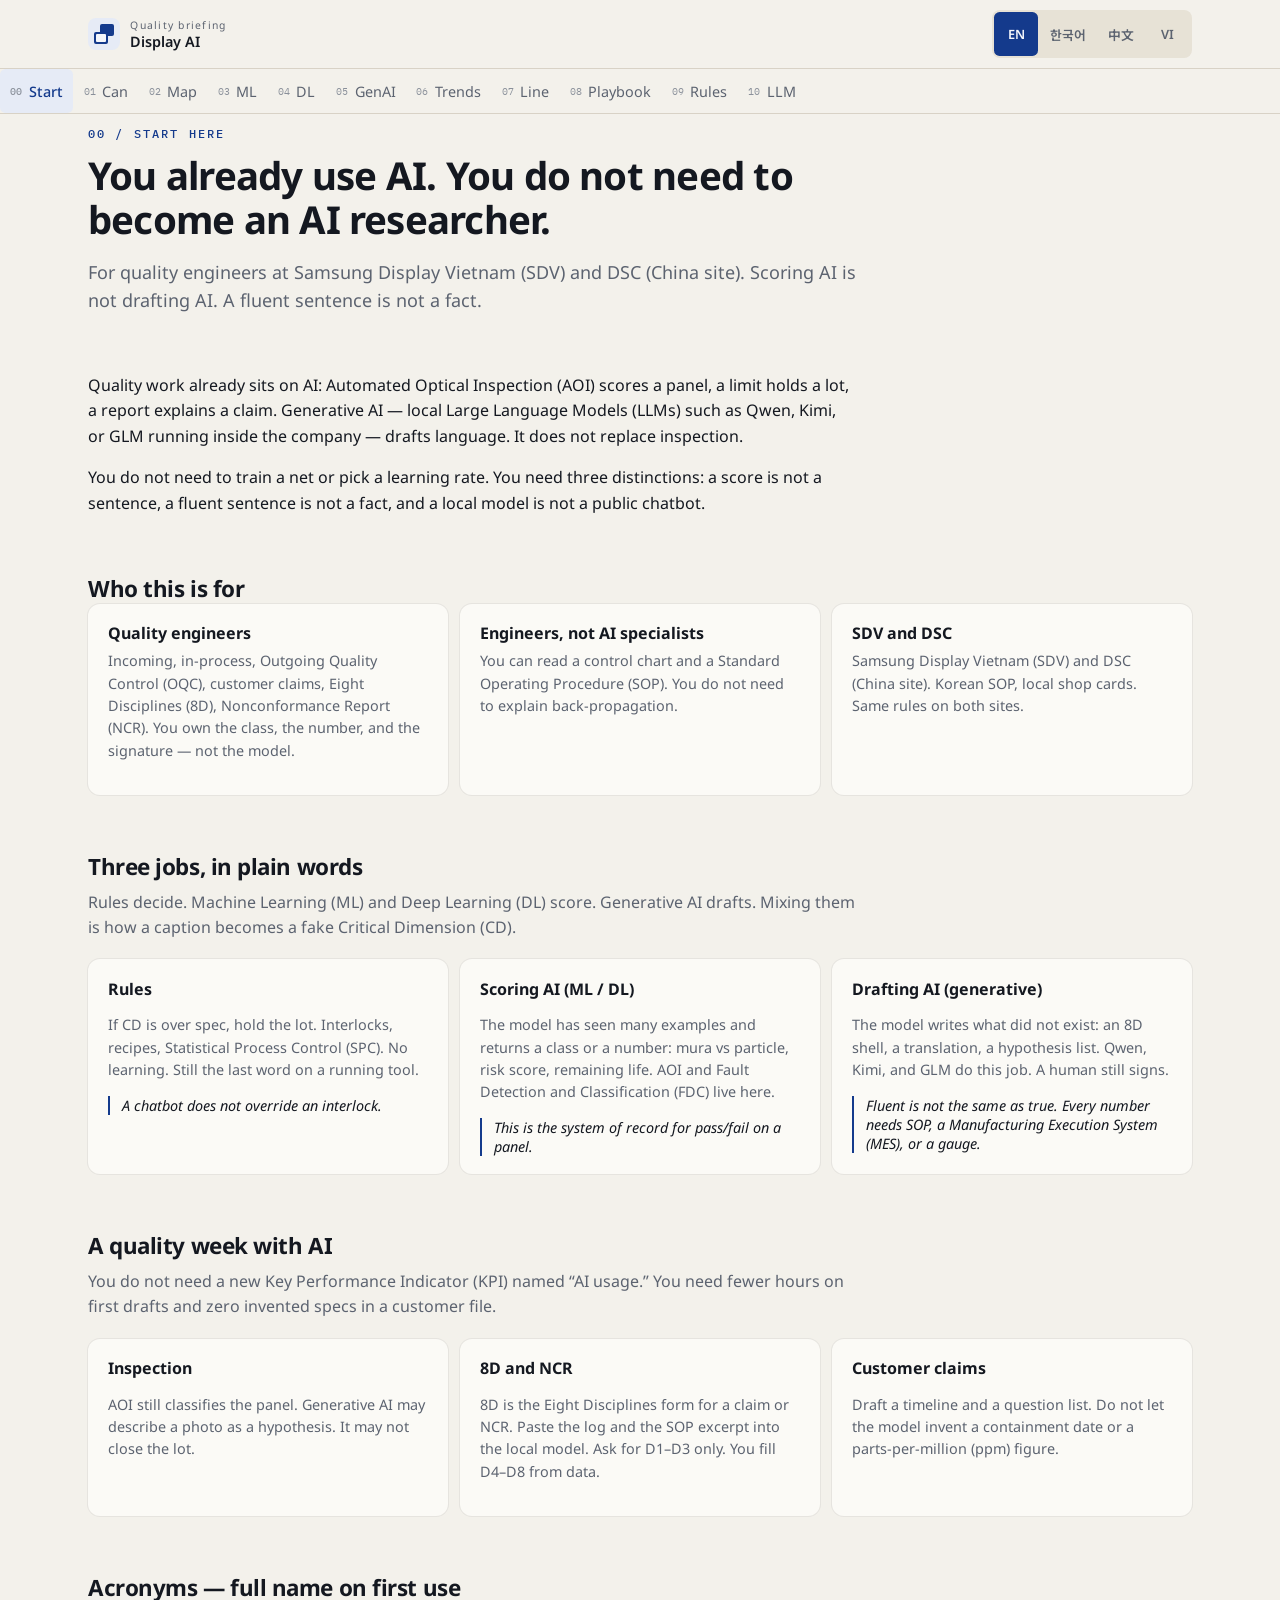
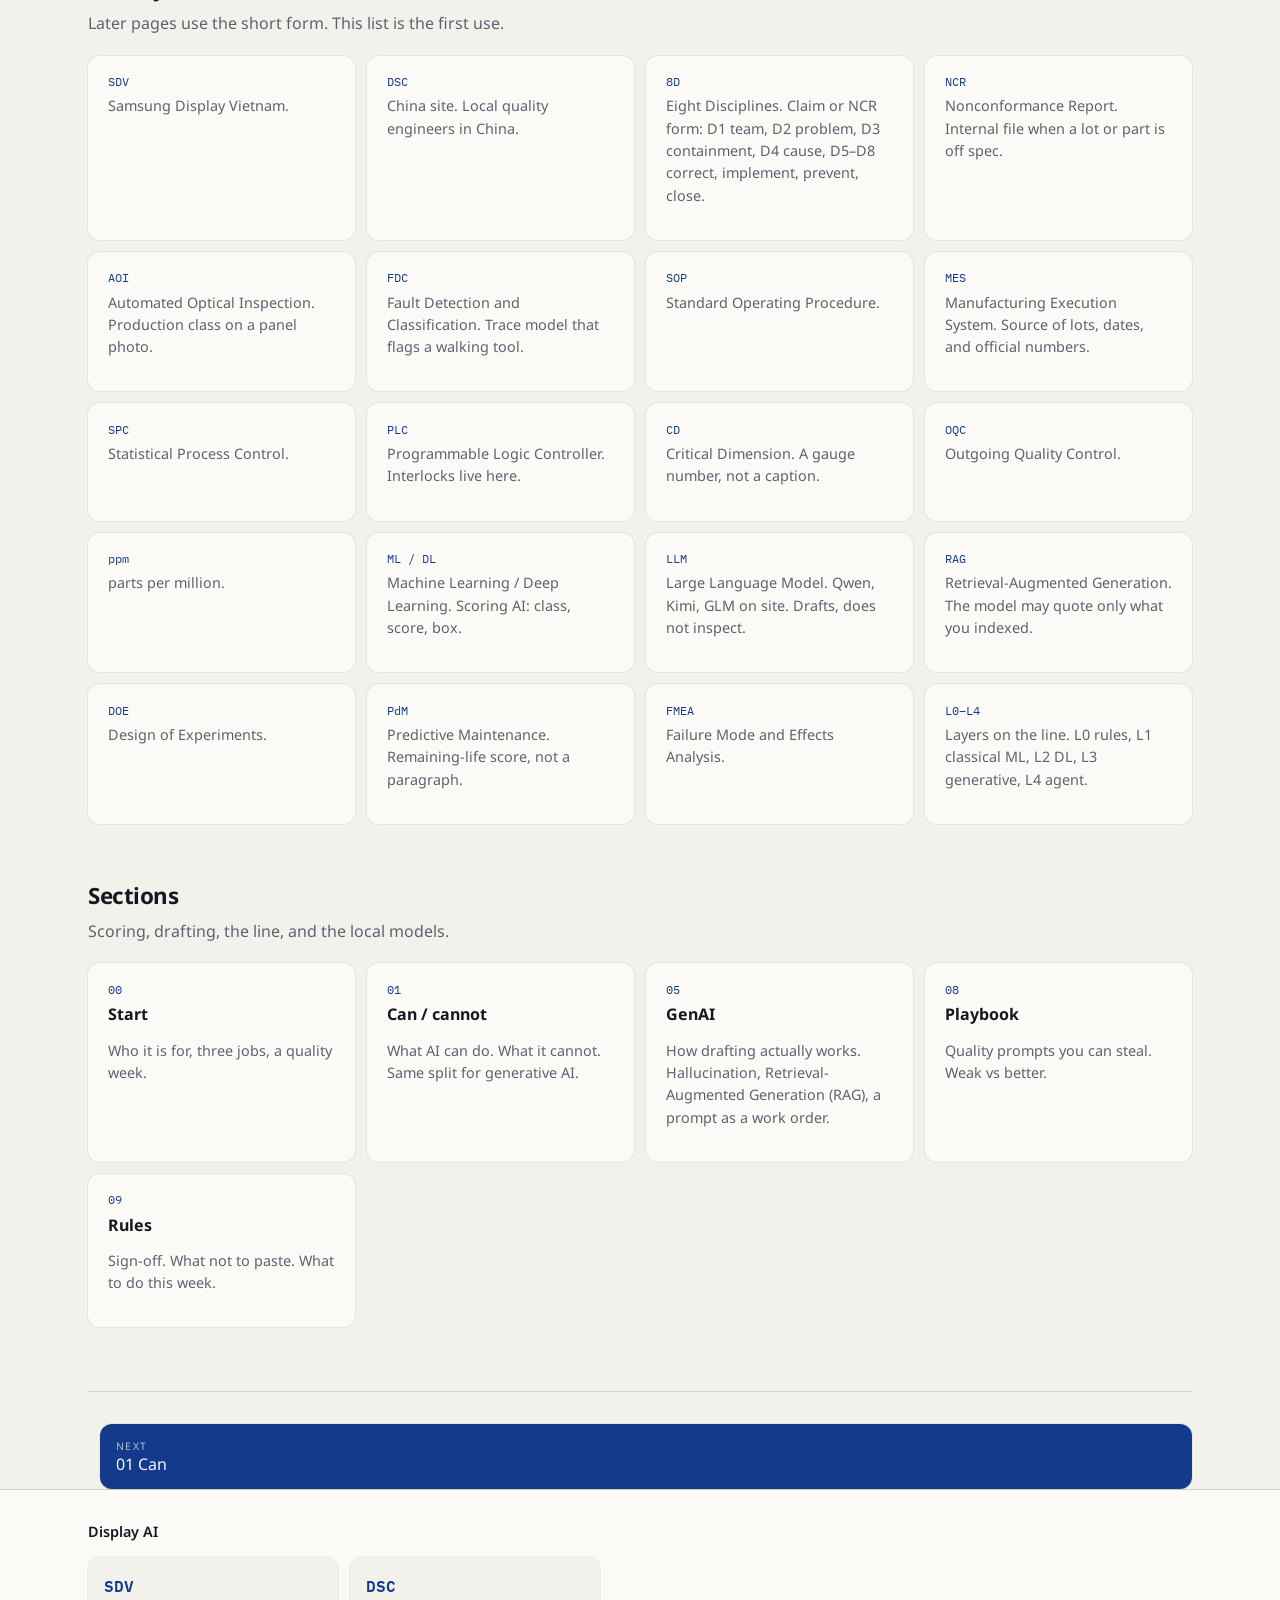
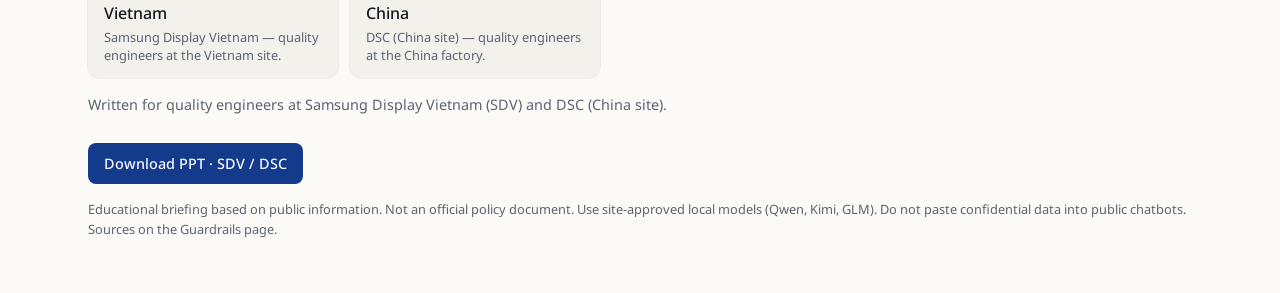
==== commit 9d94ef91: "Expand acronyms with full names on first use" ====
--- a/index.html
+++ b/index.html
@@ -106,7 +106,7 @@
   </head>
   <body>
     <div id="app"><p style="padding:2rem;font-family:sans-serif;color:#5c6370">Loading Display AI Briefing…</p></div>
-    <script>window.__COPIES__ = {"en":{"meta":{"title":"Display AI Briefing","description":"AI briefing for Samsung Display quality engineers at SDV and DSC. Local LLMs: Qwen, Kimi, GLM."},"chrome":{"skip":"Skip to content","kicker":"Quality briefing","brand":"Display AI","openMenu":"Open menu","closeMenu":"Close menu","menu":"Sections","copied":"Copied","copy":"Copy","next":"Next","prev":"Previous","nav":[{"href":"/","label":"Start","num":"00"},{"href":"/limits","label":"Can","num":"01"},{"href":"/map","label":"Map","num":"02"},{"href":"/ml","label":"ML","num":"03"},{"href":"/dl","label":"DL","num":"04"},{"href":"/genai","label":"GenAI","num":"05"},{"href":"/trends","label":"Trends","num":"06"},{"href":"/manufacturing","label":"Line","num":"07"},{"href":"/playbook","label":"Playbook","num":"08"},{"href":"/responsible","label":"Rules","num":"09"},{"href":"/tools","label":"LLM","num":"10"}],"footerSites":"Written for quality engineers at SDV and DSC.","footerOrgs":[{"code":"SDV","place":"Vietnam","note":"Samsung Display Vietnam — quality engineers at the Vietnam site."},{"code":"DSC","place":"China","note":"DSC — quality engineers at the China site."}],"footerNote":"Educational briefing based on public information. Not an official policy document. Use site-approved local models (Qwen, Kimi, GLM). Do not paste confidential data into public chatbots.","footerSources":"Sources on the Guardrails page.","downloadPpt":"Download slides (PPT)"},"start":{"kicker":"00 / Start here","title":"You already use AI. You do not need to become an AI researcher.","lead":"For quality engineers at SDV and DSC. Scoring AI is not drafting AI. A fluent sentence is not a fact.","intro":["Quality work already sits on AI: AOI scores a panel, a limit holds a lot, a report explains a claim. Generative AI — Qwen, Kimi, or GLM running inside the company — drafts language. It does not replace inspection.","You do not need to train a net or pick a learning rate. You need three distinctions: a score is not a sentence, a fluent sentence is not a fact, and a local model is not a public chatbot."],"whoTitle":"Who this is for","whoItems":[{"title":"Quality engineers","body":"Incoming, in-process, OQC, customer claims, 8D, NCR. You own the class, the number, and the signature — not the model."},{"title":"Engineers, not AI specialists","body":"You can read a control chart and an SOP. You do not need to explain back-propagation."},{"title":"SDV and DSC","body":"Vietnam and China sites. Korean SOP, local shop cards. Same rules on both sites."}],"kindsTitle":"Three jobs, in plain words","kindsLead":"Rules decide. ML and DL score. Generative AI drafts. Mixing them is how a caption becomes a fake CD.","kinds":[{"name":"Rules","body":"If CD is over spec, hold the lot. Interlocks, recipes, SPC. No learning. Still the last word on a running tool.","line":"A chatbot does not override an interlock."},{"name":"Scoring AI (ML / DL)","body":"The model has seen many examples and returns a class or a number: mura vs particle, risk score, remaining life. AOI and FDC live here.","line":"This is the system of record for pass/fail on a panel."},{"name":"Drafting AI (generative)","body":"The model writes what did not exist: an 8D shell, a translation, a hypothesis list. Qwen, Kimi, and GLM do this job. A human still signs.","line":"Fluent is not the same as true. Every number needs SOP, MES, or a gauge."}],"weekTitle":"A quality week with AI","weekLead":"You do not need a new KPI named “AI usage.” You need fewer hours on first drafts and zero invented specs in a customer file.","weekItems":[{"title":"Inspection","body":"AOI still classifies the panel. Generative AI may describe a photo as a hypothesis. It may not close the lot."},{"title":"8D and NCR","body":"8D is the Eight Disciplines form for a claim or NCR. Paste the log and the SOP excerpt into the local model. Ask for D1–D3 only. You fill D4–D8 from data."},{"title":"Customer claims","body":"Draft a timeline and a question list. Do not let the model invent a containment date or a ppm."}],"termsTitle":"A few words first","termsLead":"These come back on every page.","terms":[{"term":"8D","body":"Eight Disciplines. The quality form for a customer claim or NCR: D1 team, D2 problem, D3 containment, D4 root cause, D5–D8 correct, implement, prevent, close."},{"term":"NCR","body":"Nonconformance report. The internal file when a lot or part is off spec."},{"term":"L0–L4","body":"Layers on the line. L0 rules, L1 classical ML, L2 deep learning, L3 generative AI, L4 agent. New layers do not retire the ones below."}],"pathTitle":"Sections","pathLead":"Scoring, drafting, the line, and the local models.","pathShortTitle":"","pathShort":[{"num":"00","title":"Start","href":"/","body":"Who it is for, three jobs, a quality week."},{"num":"01","title":"Can / cannot","href":"/limits","body":"What AI can do. What it cannot. Same split for generative AI."},{"num":"05","title":"GenAI","href":"/genai","body":"How drafting actually works. Hallucination, RAG, a prompt as a work order."},{"num":"08","title":"Playbook","href":"/playbook","body":"Quality prompts you can steal. Weak vs better."},{"num":"09","title":"Rules","href":"/responsible","body":"Sign-off. What not to paste. What to do this week."}],"pathFullTitle":"","pathFull":"","close":""},"limits":{"kicker":"01 / Can and cannot","title":"AI is a tool with a job. Outside that job it is noise or risk.","lead":"Before prompts and models: what scoring AI can do, what it cannot, then the same for generative AI. Quality owns the signature either way.","intro":["“AI” in a factory is not one thing. Scoring AI (ML / DL) maps a repeating signal to a class or a number. Generative AI writes language, images, or code that did not exist. Mixing the two is how a caption becomes a fake CD."],"aiTitle":"AI in general — scoring, rules, and drafts together","aiLead":"This column is the whole stack: interlocks, AOI, FDC, and a local LLM. Useful. Not magic.","canLabel":"Can","notLabel":"Cannot","aiCan":[{"title":"Score a repeating defect","body":"AOI that has seen your mura library can class a panel photo. That is a trained job, not a chat."},{"title":"Flag a tool that is walking","body":"FDC learns a healthy envelope. It fires when traces leave it — often still inside spec."},{"title":"Rank work for a scarce hour","body":"Which ten lots to re-inspect. Which chamber to look at first. A queue, not a verdict."},{"title":"Draft language after the score","body":"Once AOI or a log exists, a model can write the 8D shell or the translation. Draft only."}],"aiNot":[{"title":"Replace an interlock or a spec","body":"If CD > spec, hold the lot. A model does not get a vote on a running tool."},{"title":"Stay right after the process moves","body":"A classifier trained on last year’s stack silently rots after lighting, material, or recipe change. Someone must retrain."},{"title":"Be accountable to the customer","body":"A named engineer signs the ppm, the date, and the containment. The model does not."},{"title":"Know what the chamber did at 3 a.m.","body":"Site knowledge is the review the stack is missing. AI does not walk the bay."},{"title":"Invent a limit that is not in SOP","body":"If the number is not in MES, SOP, or a gauge, it is not a number. It is a guess in your font."}],"genTitle":"Generative AI only — Qwen, Kimi, GLM, and anything that writes","genLead":"Generation is a first draft. It is the wrong tool for pass/fail, metrology, and change control.","genCan":[{"title":"Write D1–D3 of an 8D","body":"8D = Eight Disciplines. From a log and an SOP excerpt you pasted. Leave D4–D8 as questions you fill from data."},{"title":"Turn a night of alarms into hypotheses","body":"Three causes, each with a check. Mark what is missing. You kill the weak ones."},{"title":"Translate a shop card","body":"With every number, unit, tool ID, and revision frozen. Ambiguity stays in parentheses."},{"title":"Describe a defect photo as a hypothesis","body":"Likely class and why. What the photo cannot tell you. Production class still comes from AOI."},{"title":"Draft code or SQL against a schema you gave it","body":"On a copy of the extract. Read the code. Never write credentials to production."}],"genNot":[{"title":"Give a production pass / fail","body":"That is AOI (deep learning), with gold labels and an overkill/escape threshold you chose."},{"title":"Read CD, luminance, or ppm off a caption","body":"Pretty descriptions are not metrology. Numbers come from the instrument or MES."},{"title":"Close change control or download a recipe","body":"A fluent DOE is still a process change when you run it. Existing approval path only."},{"title":"Remember this week’s SOP by itself","body":"Without retrieval it improvises. With a stale index it quotes last quarter fluently."},{"title":"Keep a customer claim safe on a public chatbot","body":"Even “just to try.” Local models only. If they are down, wait."}],"deskTitle":"Quality desk — one line each","deskLead":"Quality jobs mapped to scoring AI and to generative AI.","deskHead":["Job","Scoring AI (ML / DL)","Generative AI"],"deskRows":[{"job":"Panel pass / fail","ai":"Can — trained AOI, with a threshold you own.","gen":"Cannot. Caption is a hypothesis."},{"job":"Chamber drift","ai":"Can — FDC on traces.","gen":"Can summarize the alarm list. Cannot be the alarm."},{"job":"8D / NCR first draft","ai":"Cannot write the story.","gen":"Can draft D1–D3. You fill D4–D8."},{"job":"Customer ppm or date","ai":"Only if a real model or MES produced it.","gen":"Cannot invent it. Leave a blank."},{"job":"Shop-floor translation","ai":"Not its job.","gen":"Can, if every number is frozen and re-read."},{"job":"Recipe or spec change","ai":"Cannot approve.","gen":"Cannot approve. Change control stays human."}],"testTitle":"A thirty-second test before you send","testItems":["Would I still send this if the model vanished tomorrow? If no, you have not checked it.","Is this a score from AOI / FDC / MES, or a sentence from a chat?","Every number: SOP revision, MES, or gauge — or a blank.","If this is pass/fail on a panel, the generative model is the wrong tool.","If a customer name is in the prompt, it left the public internet. Use Qwen / Kimi / GLM on site."],"close":"A score is not a sentence. A fluent sentence is not a fact. Quality owns the signature either way."},"tools":{"kicker":"10 / Local LLM","title":"Use Qwen, Kimi, or GLM. Not a public chatbot.","lead":"On site you can run local large language models. They draft. They do not inspect. They do not get to see a public internet log of your recipe.","intro":["Public ChatGPT-class tools are trained and logged outside the company. A customer claim, a stack, or an operator ID does not belong there — even “just to try.”","Qwen, Kimi, and GLM are the on-site assistants. Pick by job, not by hype. All three still hallucinate. Local only means the text stays inside. It does not mean the text is true.","If your site IT points you at a slightly different internal name, the rule does not change: approved local model, no public paste, human sign-off."],"whyTitle":"Why local, for quality","whyItems":[{"title":"Claims and customer names","body":"A complaint file identifies a brand. That is leakage the moment it hits a public log."},{"title":"SOP and limits","body":"Abort limits and shop cards are site knowledge. Local models can search them. Public models should never see them."},{"title":"Photos of panels","body":"A defect photo can still reveal stack, product, or customer. Keep vision prompts on the approved local tool."},{"title":"Audit","body":"When quality is asked “which assistant drafted this 8D?”, the answer should be a site tool, not a personal account."}],"modelsTitle":"The three models, practically","modelsLead":"Capabilities overlap. This is a quality-engineer cheat sheet, not a vendor scorecard. Confirm the exact build with site IT.","models":[{"name":"Qwen","also":"Tongyi / Qwen local weights","good":"General assistant. Strong multilingual (ZH, EN, KO, VI-capable), code, tables, mixed documents.","quality":"Default for 8D shells, yield-table questions, and KO/ZH/VI/EN drafts in one thread."},{"name":"Kimi","also":"Moonshot — long context","good":"Long documents in one go: full SOP chapter, a week of alarm logs, a claim pack with several PDFs.","quality":"Default when the evidence is long. Paste the pack, ask it to quote revision IDs, then cut."},{"name":"GLM","also":"ChatGLM / Zhipu local","good":"Strong Chinese, solid bilingual ZH–EN, structured answers. Natural fit at DSC.","quality":"Default for Chinese shop-floor cards, DSC claim replies, and ZH SOP excerpts that must stay exact."}],"pickTitle":"Which model for which quality job","pickHead":["Job","Start with","Why"],"pickRows":[{"job":"8D D1–D3 from a short log","model":"Qwen or GLM","why":"Short evidence. Need a tight shell, not a novel."},{"job":"Read a long SOP or a full claim pack","model":"Kimi","why":"Long context. Ask it to cite the revision, then verify."},{"job":"Shop-floor Chinese card","model":"GLM","why":"ZH first. Freeze numbers. Keep tool IDs in English."},{"job":"KO → VI translation of a short SOP","model":"Qwen","why":"Multilingual default. Still freeze 2.50 mm as 2.50 mm."},{"job":"Defect photo + ten alarms","model":"Qwen (multimodal if enabled)","why":"Hypothesis only. Production class still comes from AOI."},{"job":"Anything with a customer name","model":"Local only — never public","why":"If the local tool is down, wait. Do not “just this once.”"}],"checkTitle":"Still true on a local model","checks":["Every number in a customer or line document has SOP / MES / gauge behind it.","D4–D8 of an 8D are not closed by the model.","A caption is not CD, luminance, or ppm.","You can name which local model drafted the text.","You would still send this to a customer if the model vanished tomorrow — because you checked it."],"neverTitle":"Do not do this even on Qwen / Kimi / GLM","neverItems":["Dump a full MES extract with operator IDs “so it has context.”","Ask the model for a production pass/fail on a panel.","Let it invent a containment date, a ppm, or a customer promise.","Treat “the model said so” as change control.","Fall back to a public chatbot when the local one is slow."],"close":"Local means the text stays inside. It does not mean the text is true."},"ai":{"kicker":"02 / Foundation","title":"ML, DL, and generative AI are not the same tool","lead":"On a display line, one kind of AI scores a panel. Another writes the deviation report. Using the wrong one wastes time and creates risk.","intro":["You already work with AI even if nobody calls it that. SPC limits, FDC models, and AOI classifiers are machine learning or deep learning: they map a repeating signal to a score or a class.","Generative AI does a different job. It produces language, images, code, and candidate structures that did not exist before. Agentic systems sit on top and call tools.","This page is the split you need before any factory use-case. Detect versus draft. Score versus explain. Model ops versus a prompt plus a reviewer."],"stackTitle":"The stack on a display line","stackLead":"A new layer does not retire the one below. L0 holds the tool. L1 and L2 score. L3 writes. L4 calls tools. The mura classifier (L2) must be right before a chatbot writes the 8D (L3).","stack":[{"layer":"0","name":"Rules and automation","body":"No learning. Interlocks, recipes, SPC limits, PLC. Deterministic. Still the last word on a running tool.","line":"If CD is over spec, hold the lot."},{"layer":"1","name":"Classical ML","body":"Tabular models on sensors, process logs, and yield. Random forests, gradient boosting, residual models. Output is a score or a flag, not a paragraph.","line":"FDC flags a chamber drift from 40 traces before the next PM."},{"layer":"2","name":"Deep learning","body":"Neural nets on images and sequences. CNNs and vision transformers for inspection; sequence models for traces. This is the production class on a panel photo.","line":"AOI labels mura, particle, scratch, or dead pixel."},{"layer":"3","name":"Generative AI","body":"Models that create text, code, images, or molecular graphs. LLMs, diffusion, structure generators. Fluent is not the same as true.","line":"Draft a 5-why or an 8D D1–D3 from alarm logs. Not a gauge."},{"layer":"4","name":"Agentic AI","body":"A planner that uses the layers below: search SOP, query a table, plot, then propose the next check. Read-only first.","line":"Pull the last 20 lots, overlay the defect map, list three DOE factors."}],"eightTitle":"8D is a form, not a model","eightLead":"Eight Disciplines problem solving. Used for customer claims and NCR. Generative AI can draft the first pages. It cannot close the file.","eightSteps":[{"d":"D1","name":"Team","body":"Who owns the file."},{"d":"D2","name":"Problem","body":"What failed, where, how many. From MES, AOI, or the claim — not from a caption."},{"d":"D3","name":"Containment","body":"What we hold now. Dates and lots from the log only."},{"d":"D4","name":"Root cause","body":"Why. Needs data. The model does not invent this."},{"d":"D5","name":"Corrective action","body":"What will fix this lot or this cause."},{"d":"D6","name":"Implement","body":"Run it. Change control if the process moves."},{"d":"D7","name":"Prevent","body":"So it does not come back."},{"d":"D8","name":"Close","body":"File and sign. A named engineer."}],"eightRule":"Ask the local model for D1–D3 only. You fill D4–D8 from data. Do not use an 8D as a substitute for AOI pass/fail.","compareTitle":"Side by side","compareLead":"The failure modes are not the same, so the review step is not the same.","mlName":"ML / DL","genName":"Generative AI","compareRows":[{"label":"Job","ml":"Classify, detect, predict, rank.","gen":"Draft, explain, translate, design options."},{"label":"Output","ml":"A label, score, bounding box, or remaining-life number.","gen":"Text, image, code, a candidate recipe or molecule."},{"label":"Needs","ml":"Labeled line data. Retrain when the process drifts.","gen":"Documents, examples, tools. Ground it or it will invent."},{"label":"On the line today","ml":"AOI, FDC, yield models, virtual metrology, PdM.","gen":"SOP Q&A, 8D drafts, code, translation, virtual CD images, material search."},{"label":"Fails as","ml":"False calls, missed defects, silent drift after a recipe change.","gen":"Hallucination — a fluent, confident wrong answer. Data leakage if you paste secrets."},{"label":"Who owns it","ml":"Process + data + model ops. Change control on the model.","gen":"Any engineer with a prompt. A human signs the production decision."}],"mlTitle":"What ML and DL already do here","mlLead":"These systems are not a 2026 story. They are how inspection and equipment health already run. Generative AI does not replace them.","mlItems":[{"title":"AOI and defect vision","body":"Convolutional nets and vision transformers score panel images for mura, particles, scratches, stains, and dead pixels. They are trained on labeled defect libraries. Accuracy is a metrology problem: gold labels, confusion matrices, overkill versus escape."},{"title":"FDC and trace anomaly","body":"Multivariate models watch tool sensors (temperature, pressure, RF, flow). They learn a healthy envelope and fire when a chamber walks. This is classical ML on time-aligned traces, not a chatbot."},{"title":"Yield and virtual metrology","body":"Tabular models map process parameters to electrical or optical results so you do not have to measure every piece. Useful when metrology is slow or destructive. Drift after a part change is the usual killer."},{"title":"Predictive maintenance","body":"Remaining-useful-life models on pumps, robots, and evaporators. The output is a date or a risk score, not a paragraph. Pair it later with generative AI only to write the work order."}],"genTitle":"What generative AI adds","genLead":"Generation is useful when the output is language, a first draft, or a large design space. It is a poor replacement for a calibrated classifier.","genItems":[{"title":"Language on logs and SOP","body":"Summarize a night of alarms, turn a Korean SOP into shop-floor Vietnamese or Chinese, draft 8D and FMEA shells. Always re-check numbers, unit, and spec limits against the source."},{"title":"Vision-language on a photo","body":"A multimodal model can describe a defect image in words and suggest a class. Treat that as a hypothesis. The production AOI model — trained on your defect taxonomy — remains the system of record."},{"title":"Virtual images and CD assist","body":"Neural style transfer can build a virtual panel image from a layout plus a real photo, so electrode CD can be compared without extra short-loop hardware. Samsung Display published this as a 2023 industry first."},{"title":"Materials and code","body":"Molecule-generation plus property and synthesizability models explore OLED stacks far faster than hand design. Coding copilots write Python or SQL against yield extracts so PE/IE time goes to the question, not the boilerplate."}],"storyTitle":"One defect, every layer","storyLead":"A mura cluster on the module line is not an ML problem or a GenAI problem. It is a stacked workflow. Skip a layer and you either miss the defect or ship a pretty, wrong report.","storySteps":[{"layer":"DL","title":"AOI flags the cluster","body":"The vision model labels a repeating mura pattern on lots from chamber B. This is detection. Confidence and overkill still belong to the inspection team."},{"layer":"ML","title":"FDC says the tool is walking","body":"A trace model shows a slow rise in a deposition sensor over 36 hours — inside spec, outside the healthy envelope. That is prediction, not prose."},{"layer":"GenAI","title":"The draft 5-why appears","body":"An LLM, given the alarm list, the SOP section, and the last similar CAPA, writes three cause hypotheses and the checks for each. Fluent. Still a draft."},{"layer":"Agent","title":"Tools get called","body":"The agent pulls the last 20 lots, overlays the defect map, and lists three DOE factors. It does not change the recipe."},{"layer":"You","title":"Engineer sign-off","body":"You kill the weak hypotheses, keep one, open change control. AI never bypasses the existing process-change path."}],"storyClose":"If you only deploy chat, you get faster paperwork on top of the same escapes. If you only deploy AOI, you still spend hours writing the story. The leverage is the stack.","ruleTitle":"Which one should I use?","rules":[{"when":"A repeating signal needs a score or a class","use":"ML / DL","why":"Inspection images, traces, yield tables. Train, validate, watch drift."},{"when":"You need a first draft, an explanation, or a translation","use":"Generative AI","why":"Reports, SOP Q&A, code, design options. Then a human checks facts."},{"when":"You need detect and then explain","use":"Both, in that order","why":"DL finds the defect. GenAI writes the deviation. Do not swap them."},{"when":"The next step is a tool call (query, plot, search)","use":"Agent on a leash","why":"Useful for pulling lots and drafting DOE. Not allowed to touch the recipe."}],"close":"FDC and yield sit in machine learning. AOI sits in deep learning. Reports, code, and translations sit in generative AI.","nextTitle":"Three deeper pages","nextLead":"ML scores a repeating signal. DL sees the panel. Generative AI drafts.","nextPages":[{"href":"/ml","num":"03","title":"Machine learning","body":"Scores, drift, train/test, FDC, yield, virtual metrology, PdM."},{"href":"/dl","num":"04","title":"Deep learning","body":"Pixels, traces, AOI, gold labels, overkill vs escape."},{"href":"/genai","num":"05","title":"Generative AI","body":"Drafts, tokens, RAG, multimodal, molecules, agents."}]},"ml":{"kicker":"03 / Machine learning","title":"Machine learning scores a repeating signal","lead":"ML maps examples to a number or a class. On a display line that is FDC, yield, remaining life — not a paragraph.","intro":["You do not write the rule “if pressure > X then alarm.” You show the model many healthy traces and many bad traces. It learns the envelope. That is the whole trick.","Three questions before you trust a score: What is the input? What is the output? How do we know it is still right after a recipe, part, or lighting change?","Deep learning is a kind of ML that learns features from raw images and sequences. This page is the classical layer — tables, traces, and scores. The next page is vision."],"ideasTitle":"Ideas you actually need","ideas":[{"title":"Supervised learning","body":"Every example has a label: this lot yielded 97.2%, this trace is “healthy,” this incoming film is “fail.” Most line models live here. The hidden cost is the gold label — who marked it, and how often they disagree."},{"title":"Unsupervised learning","body":"No label. The model groups lots, chambers, or vendors that look alike. Useful for “what changed this week?” Dangerous if you treat a cluster as a root cause."},{"title":"Overfitting","body":"The model memorizes last month. Accuracy looks perfect on the training set and collapses the week after a PM or a stack tweak. If it cannot survive a held-out week, it is not a model. It is a diary."},{"title":"Features","body":"The columns you feed it: sensor stats, recipe IDs, time-of-day, vendor lot. Garbage features make confident, wrong scores. A process engineer who knows which traces actually move CD is worth more than a fancier algorithm."}],"jobsTitle":"Four jobs on the line","jobsLead":"Name the job before you name the vendor. Each job has a different label, a different metric, and a different failure.","jobs":[{"title":"Classification","body":"Assign a class: pass/fail, mura/particle, vendor A vs B risk. Output is a label plus a confidence. The argument is overkill versus escape.","line":"Incoming AOI on film. A tabular model that flags high-risk vendor lots before they enter TFT."},{"title":"Regression","body":"Predict a number: CD, luminance, yield, remaining useful life. Output is a value you can plot against a gauge. If it cannot beat a simple average, do not deploy it.","line":"Virtual metrology: predict an electrical result from process parameters so you do not measure every piece."},{"title":"Anomaly detection","body":"Learn a healthy envelope and fire when a chamber walks. Often no “fail” labels — just a lot of normal traces. The fight is the threshold: too tight and you drown in alarms.","line":"FDC on deposition: temperature, rate, and vacuum traces stay inside spec, outside the healthy envelope."},{"title":"Ranking","body":"Order lots or tools by risk so the scarce inspector or PE hour goes to the top of the list. Not a hard fail. A queue.","line":"Which ten lots from last night should quality re-inspect before ship."}],"metricTitle":"How you know it works","metrics":[{"title":"Train, validate, test","body":"Train on past lots. Validate while you tune. Test on a week the model has never seen — after a PM if you can. One accuracy number on the training set is a vanity metric."},{"title":"Overkill vs escape","body":"Precision is “of the alarms, how many were real.” Recall is “of the real defects, how many did we catch.” On AOI-like tasks, escape costs a customer. Overkill costs capacity. You choose a point on that curve. The model does not."},{"title":"Drift","body":"A model trained on last year’s stack will silently rot after a material, lighting, or recipe change. Watch the score distribution, not only the dashboard green light. Retrain is a process, not a heroics event."},{"title":"Always vs a dumb baseline","body":"Compare to last-week average, to SPC, to “always predict pass.” If you cannot beat the baseline on a held-out week, you are adding a black box for no gain."}],"lineTitle":"Where ML already sits at SDV and DSC","lineItems":[{"title":"FDC and traces","body":"Multivariate models on temperature, pressure, RF, flow. They learn a healthy envelope. This is not a chatbot reading a log."},{"title":"Yield and virtual metrology","body":"Tabular models map process parameters to electrical or optical results. Useful when metrology is slow or destructive. Drift after a part change is the usual killer."},{"title":"Predictive maintenance","body":"Remaining-useful-life on pumps, robots, evaporators. The output is a date or a risk score. Pair later with generative AI only to write the work order."},{"title":"Incoming and logistics risk","body":"Vendor-lot scores, pack-damage vision (often DL), ETA risk. Same idea: a number you can threshold."}],"notTitle":"What ML is not for","notItems":["Writing an 8D, a 5-why, or a customer letter.","Translating an SOP or explaining a photo in sentences.","Inventing a spec you did not measure.","Replacing interlocks, SPC limits, or change control.","A one-shot model with no owner, no gold set, and no retrain trigger."],"checkTitle":"Engineer checklist","checks":["Who labeled the gold data, and do two engineers agree on the same lot?","What is the held-out week, and did it include a PM or a recipe delta?","What happens on a false call — hold, re-inspect, or ignore?","What event forces a retrain (stack, lighting, part, vendor)?","Is the baseline (SPC, last-week mean) already good enough?"],"close":"If the output is a score or a class, you are in ML. If the output is a sentence, go to generative AI. If the input is a panel photo, go to deep learning."},"dl":{"kicker":"04 / Deep learning","title":"Deep learning sees the panel","lead":"A neural net learns features from pixels and traces. That is why AOI works — and why a lighting change can quietly ruin it.","intro":["Classical ML wants columns you already understand: a mean, a max, a recipe ID. Deep learning starts from the raw thing — a photo, a waveform — and learns which patterns matter.","On a display line the main DL job is inspection: mura, particle, scratch, stain, dead pixel. Sequence models also watch traces when the pattern is too rich for a handful of stats.","DL is still supervised most of the time. Someone has to label thousands of defects. The model is only as honest as that library."],"ideasTitle":"How a net actually sees","ideas":[{"title":"Layers instead of hand features","body":"Early layers find edges and blobs. Later layers find “mura in zone C” or “fiber particle.” You do not draw those features. You pay for them with labeled images."},{"title":"Convolutional nets and vision transformers","body":"CNNs slide small filters across the panel photo. Vision transformers split the image into patches and attend across them. Both can run production AOI. The architecture is less important than the gold set and the lighting."},{"title":"Transfer learning","body":"You rarely train from zero. You start from a net that already saw millions of public images, then fine-tune on your defect taxonomy. That is why a few thousand well-labeled site images can beat a million random ones."},{"title":"Sequences","body":"The same idea on traces: a 1D net or a transformer over time. Useful when a chamber failure is a shape in the waveform, not a single threshold."}],"jobsTitle":"Four jobs that want pixels","jobsLead":"If you can name the class and you have photos, DL is usually the right layer. If you only have a table, stay on the ML page.","jobs":[{"title":"AOI classification","body":"A crop or a full panel in, a class and a score out. This is the system of record for visual defects — not a multimodal chatbot describing the same photo.","line":"Module AOI labels mura vs particle vs scratch. Quality owns overkill vs escape."},{"title":"Localization","body":"Not only “there is a scratch” but a box or a mask on the panel. Needed when you overlay defects on a layout or on a chamber map.","line":"Repeaters that sit on the same pixel coordinates across lots — a process signature, not random dirt."},{"title":"Setup measurement from a photo","body":"Vision finds a region and returns a distance. Samsung Display published the Vietnam site case: picker-to-panel style measurements that used to take a person with a gauge.","line":"SDV: 2 min 30 sec → 10 sec on published setup measurement. Fewer bodies near moving parts."},{"title":"Trace shapes","body":"When FDC stats miss a slow walk that is obvious on a plot, a sequence model can score the shape. Still a score. Still needs a threshold owner.","line":"A deposition rate curve that stays in spec but no longer looks like the golden week."}],"metricTitle":"Why AOI models fail in quiet ways","metrics":[{"title":"Gold labels are the product","body":"If two engineers disagree on “mura vs stain,” the net will learn the disagreement. A weekly gold-set review is more valuable than a new backbone."},{"title":"Class imbalance","body":"True escapes are rare. A net that always says “pass” is 99% accurate and useless. Report escape rate and overkill, not headline accuracy."},{"title":"Domain shift","body":"New stack, new glass, new lighting, new camera, new product. The pixels changed. The net did not get the memo. Treat a product ramp as a retrain trigger."},{"title":"Explainability is limited","body":"Heatmaps show where the net looked. They do not replace a metrology reason. Use them to debug the model, not to close an 8D."}],"lineTitle":"Display uses that are already DL","lineItems":[{"title":"Panel AOI","body":"Mura, particles, scratches, stains, dead pixels. Trained on the site taxonomy. Production class stays here even when a generative model captions the same image."},{"title":"Incoming film and glass","body":"Same idea upstream. Catch vendor defects before they become array scrap."},{"title":"PPE and zone cameras","body":"EHS models for helmets, restricted-area entry. A different gold set, the same DL pattern."},{"title":"Pack damage","body":"Logistics vision on cartons and pallets. Score, then a human on the exceptions."}],"notTitle":"What DL is not for","notItems":["Drafting the 8D from the defect photo. That is generative AI, after the class is set.","Reading a numeric CD or luminance off a snapshot. Instruments do that.","A weekly report or an SOP translation.","A model with no lighting control and no gold set.","Replacing the AOI owner with a chatbot that “looks pretty sure.”"],"checkTitle":"Engineer checklist","checks":["Is the production class coming from the AOI model, or from a caption?","When did we last refresh the gold set — and did a new product land since then?","What is the escape vs overkill target, written down?","Do we log lighting, camera, and product ID next to every image?","Who has the right to change the threshold?"],"close":"DL finds and scores what is on the panel. It does not write the story. The next page is the story layer — generative AI."},"genai":{"kicker":"05 / Generative AI","title":"Generative AI writes what did not exist yet","lead":"It continues a sentence, an image, a molecule. Useful for first drafts. Dangerous as a gauge.","intro":["A classifier answers “which class?” A generative model answers “what comes next?” It is paid to finish your prompt with fluent language, pixels, or a candidate structure.","That is why it feels like a colleague and why it will invent a spec that looks local. Fluency is the product. Truth is your job.","On the line the honest uses are drafts, translation, code, virtual images, and material search — always with a human on numbers, and never as a replacement for AOI or FDC."],"ideasTitle":"How generation actually works","ideas":[{"title":"Tokens, not thoughts","body":"Text is chopped into tokens. The model predicts the next one, again and again. It does not look up your SOP unless you retrieve it. A confident paragraph can still be a chain of likely words."},{"title":"Context window","body":"Only what you put in the prompt (and what retrieval adds) is in play. Long windows help. They do not replace an indexed, current SOP corpus."},{"title":"Temperature and sampling","body":"Higher temperature = more variety, more invention. For specs, recipes, and code, keep it low. You want the boring answer."},{"title":"Hallucination is normal","body":"The model fills gaps. It will quote a limit you never pasted. Treat every number as guilty until it matches SOP, MES, or a gauge."}],"jobsTitle":"Jobs that want a draft","jobsLead":"If the output is language, an image that did not exist, code, or a candidate molecule, you are in this layer. If the output is pass/fail, go back to ML or DL.","jobs":[{"title":"Language on logs and SOP","body":"Summarize a night of alarms. Draft 8D and FMEA shells. Turn a Korean SOP into shop-floor Vietnamese or Chinese. Freeze every number.","line":"SDV and DSC shifts can share one SOP if the translation keeps 2.50 mm as 2.50 mm, not 2.5."},{"title":"Vision-language","body":"Drop a defect photo and a spec snippet in the same prompt. Get a hypothesis and the SOP section to open. The production class still comes from AOI.","line":"Night shift photographs a stain, pastes ten alarms, asks what to check at 08:00. Day-shift owner confirms."},{"title":"Virtual images and CD assist","body":"Neural style transfer can build a virtual panel image from a layout plus a real photo. Samsung Display published this in 2023 as a CD-measurement assist — generative vision in the service of metrology.","line":"Fewer extra short-loop samples. The virtual width still has to agree with a golden gauge."},{"title":"Materials and code","body":"Generate / predict / synthesizable loops explore OLED stacks. Copilots write Python or SQL against a yield extract. Chemists and PE still close the loop in a lab or on a copy of the data.","line":"Paste a CSV schema, ask for a 3σ lot list. Read the code. Run it on a copy."}],"metricTitle":"RAG, agents, and the 2026 stack","metrics":[{"title":"RAG — retrieval first","body":"Search approved SOP, manuals, and CAPA, then write from those passages. Without retrieval the model improvises. With a stale index it quotes last quarter’s limit fluently."},{"title":"Fine-tune vs retrieve","body":"Fine-tuning changes how the model talks. Retrieval changes what it is allowed to know this week. For SOP, retrieval almost always wins. Fine-tune is for tone and format, not for the current abort limit."},{"title":"Agents","body":"A planner that calls tools: search, SQL, a plot, a ticket. Useful for “pull last 20 lots and draft the DOE.” Not allowed to write a recipe. Read-only tools first. Log every call."},{"title":"Multimodal","body":"Text plus image plus, sometimes, a PDF. A caption is not metrology. Pixel pitch, CD, and luminance still come from the instrument."}],"lineTitle":"Prompt as a work order","lineItems":[{"title":"Role","body":"“You are a display process engineer.” It sets jargon and caution. It is not a security control."},{"title":"Evidence","body":"Paste the log, the SOP excerpt, the schema. If a number is not in the prompt, the model must leave a blank — say so."},{"title":"Constraints","body":"Freeze units. Ban invented part numbers. Ask for sources. Ask what is missing."},{"title":"Output shape","body":"Three hypotheses, each with a check. D1–D3 only. A table, not an essay. Shape is how you review."}],"notTitle":"Never use generative AI for","notItems":["A production pass/fail on a panel. That is AOI (DL).","A numeric CD, luminance, or yield taken from a caption.","Pasting unreleased stacks, recipes, customer names, or full MES extracts into a public model.","Closing change control or downloading a recipe to a tool.","A customer report whose numbers you did not re-check against SOP or MES."],"checkTitle":"Engineer checklist","checks":["Is this a draft, or am I about to treat it as a gauge?","Where did each number come from — prompt, retrieval, or invention?","Is the assistant the approved one, with SOP actually indexed?","Did I strip customer names, unreleased stacks, and operator IDs?","Who signs if this sentence reaches the line or a customer?"],"close":"Generation is leverage on paperwork, translation, code, and search. Detection still belongs to ML and DL."},"trends":{"kicker":"06 / 2026 landscape","title":"Copilots were last year. Agents are this year.","lead":"The models got more multimodal and more willing to use tools. For a display engineer, that means photos, logs, and SOP can sit in one conversation — if you govern the data.","intro":["2023–2024 was chat in a browser. 2026 is models that read a panel photo, search an SOP, write a script, and propose the next measurement. Vendors call this agentic AI.","Adoption in factories is no longer a pilot slide. A 2026 RSM manufacturing survey reported 79% of respondents already using generative AI, with agentic use following. The gap is no longer access. It is judgment: what the model is allowed to see, and who signs the output."],"items":[{"num":"01","title":"Agentic AI","what":"An agent plans steps, calls tools (search, SQL, a plot, a ticket), and returns a recommended action list. It is not a prettier dashboard.","whyNow":"Tool-use and longer planning finally hold up on messy industrial tasks, not just demo tickets. Samsung Electronics said in March 2026 it will extend agentic AI across manufacturing toward AI-driven factories by 2030.","line":"“Pull last week’s mura lots on line 2, group by chamber, draft the DOE two-pager.” The agent queries, clusters, writes. You still approve the experiment.","watch":"An agent with write access is a process-safety issue. Read-only tools first. Log every call. A human owns the change.","labels":{"what":"What it is","whyNow":"Why 2026","line":"On the line","watch":"Watch-out"}},{"num":"02","title":"Multimodal models","what":"One model accepts text, images, sometimes traces or PDFs, and answers in mixed form. You can drop a defect photo and a snippet of the spec in the same prompt.","whyNow":"Vision-language models are good enough to describe mura texture, particle morphology, and scratch direction — as a second opinion, not as AOI.","line":"Night-shift engineer photographs a stain, pastes the last ten alarms, asks for likely class and the SOP section to open. The answer is a starting point for the day-shift owner.","watch":"Pretty descriptions are not metrology. Pixel pitch, CD, and luminance numbers must come from the instrument, not from the caption.","labels":{"what":"What it is","whyNow":"Why 2026","line":"On the line","watch":"Watch-out"}},{"num":"03","title":"RAG — answers grounded in your files","what":"Retrieval-augmented generation searches approved SOP, manuals, and CAPA, then writes the answer from those passages. Without retrieval, the model improvises.","whyNow":"Long context helps, but a well-indexed SOP corpus is still more trustworthy than hoping the model memorized last quarter’s revision.","line":"“What is the abort limit on this evaporator after a nozzle change?” The system cites the current Korean SOP and the Vietnamese shop card, with revision IDs.","watch":"Stale indexes are dangerous. If the SOP moved and the corpus did not, the model will quote the old number fluently. Index freshness is a process owner’s job.","labels":{"what":"What it is","whyNow":"Why 2026","line":"On the line","watch":"Watch-out"}},{"num":"04","title":"Coding copilots","what":"Inline completion, test stubs, SQL, and plot code. The bottleneck in PE/IE is often wrangling the extract, not the statistics.","whyNow":"Models are competent at pandas, matplotlib, and JMP-like workflows if you paste a schema and a clear question. They still invent column names if you let them.","line":"Paste a yield CSV schema, ask for a daily trend with a control band and a list of lots outside 3σ. Read the code. Then run it on a copy of the data.","watch":"Never point a copilot at the production database with write credentials. No customer names, no unreleased stack data in the prompt.","labels":{"what":"What it is","whyNow":"Why 2026","line":"On the line","watch":"Watch-out"}},{"num":"05","title":"Reasoning models","what":"Models that spend tokens on intermediate steps: longer 5-why, FMEA, conflicting-evidence reviews. Slower, better at multi-hop logic than a fast chat model.","whyNow":"Useful when the task is a structured argument (why this chamber, why not that recipe) rather than a one-line classification.","line":"Feed two competing CAPAs and the last month of FDC. Ask which hypothesis is still live and which checks would kill it. Treat the chain of thought as a review aid.","watch":"A longer answer is not a truer answer. Hidden chain-of-thought can still smuggle a wrong unit. Check every number.","labels":{"what":"What it is","whyNow":"Why 2026","line":"On the line","watch":"Watch-out"}},{"num":"06","title":"Governance as a feature","what":"Allow-lists for tools, audit logs, data residency, and “this model may not see this folder.” In 2026 this is part of the product, not a slide after go-live.","whyNow":"EU AI Act-class rules, customer audits, and a year of leakage incidents made shadow-IT chat a real finding. Approved tools will win over the cleverest public chatbot.","line":"Use the company-approved assistant for SOP and logs. Public models are for public knowledge only — textbooks, language, generic Python.","watch":"If a tool cannot show you where a number came from, do not put that number in a customer report.","labels":{"what":"What it is","whyNow":"Why 2026","line":"On the line","watch":"Watch-out"}}],"statsTitle":"Public numbers, not internal targets","stats":[{"value":"79%","label":"Manufacturers already using generative AI (RSM, 2026).","source":"RSM manufacturing survey, 2026"},{"value":"45.6%","label":"CAGR cited for industrial AI, 2023–2028.","source":"Samsung Display AX briefing, 2025"},{"value":"2030","label":"Samsung Electronics target for AI-driven factories across manufacturing.","source":"Samsung Newsroom, 1 Mar 2026"}],"chartTitle":"Industrial AI market, public estimate","chartCaption":"USD billions. 2023 actual vs 2028 estimate as cited in Samsung Display’s public AI article (USD 3.2B → 20.8B). Directional, not a forecast you should put in a customer deck without the original source.","chartY":"USD billion","factoryTitle":"Samsung’s 2030 factory frame","factoryBody":["On 1 March 2026 Samsung Electronics announced a plan to move manufacturing operations to AI-driven factories by 2030. The stated span is inbound logistics, production, quality, and shipment — plus digital twins and specialized agents for quality, production, and logistics.","That is a group-level manufacturing vision, not a site SOP. For display engineers the practical read is: inspection, equipment health, and document workflows will keep absorbing both ML/DL and generative layers. Your job is to know which layer you are touching."],"factoryQuote":"The next phase of manufacturing innovation lies in building autonomous environments where AI truly understands operational contexts in real time and independently executes optimal decisions.","factoryCite":"YoungSoo Lee, EVP, Head of Global Technology Research, Samsung Electronics — 1 Mar 2026","quarterTitle":"What to do with this, this quarter","quarterItems":["List the three reports or analyses you rewrite every week. Those are GenAI candidates. List the three signals you already score. Those stay ML/DL.","Find the approved assistant and whether SOP retrieval is actually indexed for your line. If it is not, do not fake it with a public model.","Pick one multimodal habit: photo + alarms, never photo alone, and never a number from the caption."]},"mfg":{"kicker":"07 / Factory","title":"Where each kind of AI attaches to the line","lead":"Every step already has data. ML/DL turns that data into a score. Generative AI turns it into a draft. Agents fetch. None of them own the recipe.","intro":["This is not a separate “display industry” tour. You already live on TFT, deposition, module, and inspection. Below is the same value chain with the two AI jobs labeled, plus the three Samsung Display cases that are public.","If a box says ML, someone has to label data and watch drift. If it says GenAI, someone has to check the draft. If it says agent, someone has to deny write access."],"chainTitle":"Value chain, labeled","chainLead":"Read left to right as product flow. Equipment health and EHS sit across every step.","mlTag":"ML / DL","genTag":"GenAI","agentTag":"Agent","chain":[{"step":"01","name":"Incoming material","ml":"Vendor lot risk, incoming AOI on film and glass, moisture and particle scores.","gen":"Translate incoming spec deltas; draft a deviation when a COA is off.","agent":"Pull last n lots from a supplier and summarize open NCMRs."},{"step":"02","name":"TFT / backplane","ml":"CD and overlay models, array yield predictors, photo/etch FDC.","gen":"Virtual CD images from layout + photo (style transfer). Recipe-change notes.","agent":"Cluster scrap by layer and propose the first DOE factors."},{"step":"03","name":"OLED deposition & encapsulation","ml":"Rate and uniformity models, evaporator health, encapsulation leak flags.","gen":"Material structure search (generate / predict / synthesizable). Shift-report drafts.","agent":"Compare today’s crystal and rate traces to the last golden week."},{"step":"04","name":"Module","ml":"Bond, align, and luminance inspection classifiers.","gen":"Customer-facing failure description in EN/ZH/VI from a Korean write-up.","agent":"Build a pack of similar returns for the quality meeting."},{"step":"05","name":"Inspection & quality","ml":"AOI taxonomy, escape/overkill trade-off, reliability screens.","gen":"8D / 5-why / FMEA shells from logs plus SOP passages.","agent":"Fetch like-defects and the last CAPA, then draft the review pack."},{"step":"06","name":"Logistics & ship","ml":"Pack damage vision, slotting, ETA risk.","gen":"Packing instruction translations that keep numbers frozen.","agent":"Reslot a hold lot against remaining capacity — proposal only."},{"step":"EQ","name":"Equipment health","ml":"FDC, remaining useful life, spare-part demand.","gen":"Work-order text from alarm codes. Troubleshooting from the manual.","agent":"Schedule a PM window against the production calendar — still needs approval."},{"step":"EHS","name":"Safety","ml":"Camera models for PPE and restricted-zone entry.","gen":"Near-miss write-ups and toolbox-talk drafts in local language.","agent":"Check open actions before a hot-work permit is issued."}],"casesTitle":"Three public Samsung Display cases","casesLead":"From Samsung Display’s public AI article (2025). No internal yields, no tool IDs. The Vietnam measurement case is the one SDV engineers should be able to retell.","cases":[{"tag":"SDV · measurement","title":"Automated setup measurement, Vietnam site","where":"Samsung Display Vietnam","kind":"ML / computer vision","body":["Equipment setup used to mean a person measuring distances on the tool — for example picker-to-panel — with the usual time, error, and safety cost of putting a body near moving parts.","The published software lets an engineer capture the scene on a mobile device. Vision models find the measurement region and return the distance."],"result":"Inspection time 2 min 30 sec → 10 sec. Fewer manual errors, less exposure."},{"tag":"R&D · CD","title":"Virtual image-based CD measurement","where":"Display industry first, 2023 (public claim)","kind":"Generative (neural style transfer)","body":["Critical dimension checks on electrodes normally want a physical short-loop sample. The published method extracts pattern layout from the design and combines it with a real panel image to synthesize a virtual image for width comparison.","That is generative vision in the service of metrology, not a chatbot. It still has to agree with a golden gauge."],"result":"Fewer extra samples, shorter development loops — as stated in the public article."},{"tag":"R&D · materials","title":"Generative design for organic materials","where":"Material research","kind":"Generative (three-model loop)","body":["Three models: molecule generation, property prediction, synthesis prediction. The chemist sets a skeleton and target properties; the loop proposes structures learned from simulation and experiment.","Manual exploration is a handful of ideas per month. The published system is described as searching millions of structures in the same window. Screening still ends in a lab, not in a slideshow."],"result":"Search space of candidate OLED materials scaled from hand design to monthly millions."}],"twinTitle":"Digital twins and the 2030 frame","twinBody":["A digital twin is a living model of a tool or a line: recipe, sensors, and constraints, updated from the real process. You try a parameter change in the twin before you spend a lot.","Samsung’s 2030 manufacturing message puts twins together with agents and task robots (line, logistics, assembly, EHS). For display, the honest near-term twin is usually one chamber or one inspection cell, not the whole fab."],"twinItems":[{"title":"Twin","body":"Simulate a recipe delta. ML models often sit inside the twin as virtual metrology."},{"title":"Agent","body":"Ask the twin a question in language, get a table and a recommended check — not an auto-download to the tool."},{"title":"Robot","body":"Logistics and hazardous-area sensing. Still a safety-rated system with its own sign-off."}],"matrixTitle":"Cheat sheet","matrixLead":"When someone says “let’s put AI on this step,” ask which column they mean.","matrixHead":["Step","ML / DL","Generative","Agent"],"matrix":[{"step":"TFT / CD","ml":"Overlay & CD models","gen":"Virtual CD image","agent":"DOE from scrap clusters"},{"step":"Deposition","ml":"Rate / uniformity / FDC","gen":"Shift report, material search","agent":"Golden-week compare"},{"step":"AOI","ml":"Defect classifier","gen":"8D draft from image + log","agent":"Like-defect pack"},{"step":"Equipment","ml":"PdM, FDC","gen":"Work order from alarms","agent":"PM vs production calendar"},{"step":"Documents","ml":"—","gen":"SOP Q&A, translation","agent":"Cite current revision"}]},"play":{"kicker":"08 / Practice","title":"A playbook you can run this week","lead":"Prompts are not magic. A good prompt is a work order: role, data, constraints, output shape, and what the model must not invent.","intro":["Use Qwen, Kimi, or GLM on site. The boxes below are patterns, not a license to paste line data into a public chatbot.","English often produces better code. Your own language is better for shop-floor SOP and for teaching. Numbers, units, and tool IDs must pass through unchanged in every language."],"rolesTitle":"By role","roles":[{"role":"Process","uses":["Summarize a night of alarms into three hypotheses with checks.","Draft a DOE one-pager from a defect trend.","Ask what a recipe delta typically moves — then verify in the twin or on data, never from the model alone."]},{"role":"Equipment","uses":["Translate an alarm code into the manual section and the first five checks.","Turn a troubleshooting thread into a clean work order.","Ask for a spare-part narrative only after the PdM model has a score."]},{"role":"Quality","uses":["8D / 5-why / Ishikawa shells from logs + SOP passages.","Classify a customer complaint sentence into the internal taxonomy, then confirm.","Describe a defect photo as a hypothesis, not as the official class.","Draft a claim timeline with blanks for every date you did not paste."]},{"role":"PE / IE","uses":["Python for daily yield, takt loss, and 3σ lot lists.","SQL against an extract, never against production with write access.","Explain a chart in the language of the meeting — after the chart is real."]},{"role":"Everyone","uses":["KO ↔ EN ↔ ZH ↔ VI for SOP and mail, freezing every number.","Meeting notes into action lists with owners.","“What does this abbreviation mean in our process?” — still verify."]}],"promptTitle":"Prompts worth stealing","promptLead":"Replace the bracketed fields. Delete anything you would not put in an open ticket. Copy, paste, then edit.","prompts":[{"id":"log","title":"Alarm log → hypotheses","use":"Process / equipment, after a night of trips","kind":"Generative","text":"You are a display process engineer. Below is a time-ordered alarm log from one tool. Do not invent sensor names or spec limits that are not in the text.\n\n1) Summarize the sequence in five lines.\n2) Give three root-cause hypotheses, each with a check I can run today.\n3) Mark any hypothesis that needs data I did not provide.\n4) End with a 5-why draft. Leave numbers blank if they are missing.\n\nLog:\n[paste]"},{"id":"photo","title":"Defect photo → hypothesis","use":"Quality / module, multimodal","kind":"Generative + vision","text":"You are assisting an AOI engineer. I will attach a panel photo. Our classes are mura, particle, scratch, stain, dead pixel, other.\n\nReturn:\n- Most likely class, and why (texture, location, shape).\n- Second class if the first is weak.\n- What the photo cannot tell me (size in µm, layer, electrical fail).\n- Three questions I should ask the process owner.\n\nDo not output a numeric CD, luminance, or yield. Those come from instruments."},{"id":"code","title":"Yield extract → plot + outliers","use":"PE / IE","kind":"Generative (code)","text":"Write Python 3 with pandas and matplotlib only. Columns in the CSV: date, line, lot, yield_pct, defect_ppm, chamber.\n\n- Daily median yield by line, with a band at median ± 3σ of the last 30 days.\n- Print lots outside the band.\n- Do not invent extra columns.\n- Include comments. No file writes except the chart PNG.\n\nAssume the CSV is already loaded as df."},{"id":"xlate","title":"SOP translation, numbers frozen","use":"Any role, KO/EN/ZH/VI","kind":"Generative","text":"Translate the SOP excerpt into clear shop-floor [Vietnamese / Chinese / English / Korean].\n\nRules:\n- Keep every number, unit, tool name, and revision ID exactly as written.\n- If a sentence is ambiguous, keep the source in parentheses.\n- Use short imperative steps, not marketing language.\n- End with a glossary of process terms you kept in English.\n\nText:\n[paste]"},{"id":"8d","title":"Claim + log → 8D D1–D3","use":"Quality, after a customer claim or internal NCR","kind":"Generative · Qwen or GLM","text":"You are assisting a display quality engineer. Draft 8D sections D1–D3 only from the claim and the log below. Use Qwen/Kimi/GLM locally — this prompt assumes an on-site model.\n\nRules:\n- Quote the SOP revision if it appears. If it does not, write “revision missing.”\n- Do not invent a ppm, a date, a customer name, or a containment action that is not in the text.\n- Leave D4–D8 as questions I must fill.\n- Flag any cause that is not supported by the log.\n\nClaim:\n[paste]\n\nLog:\n[paste]"},{"id":"claim","title":"Customer sentence → taxonomy + questions","use":"Quality / CS, incoming claim","kind":"Generative · GLM or Qwen","text":"You are assisting incoming quality. Classify the customer sentence into our taxonomy: mura, particle, scratch, stain, dead pixel, luminance, other.\n\nReturn:\n- Most likely class, and the words that drove it.\n- What the sentence cannot tell us (layer, size, lot, date).\n- Five questions I should ask before I open an 8D.\n- Do not invent a lot ID or a ppm.\n\nSentence:\n[paste]"}],"englishNote":"For code, start in English even if the rest of your day is Korean, Chinese, or Vietnamese. Then comment the script in the language your shift actually reads.","goodBadTitle":"Bad prompt, better prompt","badLabel":"Weak","goodLabel":"Better","pairs":[{"bad":"Why is yield down?","good":"Yield on line 2 module fell 2.1 pp from 10–17 Aug vs the prior 4 weeks. Top defect is mura in zone C. Chamber B deposition. Give three hypotheses and a check for each. Do not invent a spec I did not give you.","why":"Time window, process step, geography of the defect, and a ban on invented specs."},{"bad":"Write an 8D for this.","good":"Draft D1–D3 only, using the log and SOP excerpt below. Quote the SOP revision. Leave D4–D8 as questions I must fill. Flag any cause that is not supported by the log.","why":"Limits the model to the evidence you provided and stops it from closing the CAPA in fiction."},{"bad":"Translate this SOP.","good":"Translate to shop-floor Vietnamese. Freeze every number and unit. Keep tool IDs in English. List terms you were unsure about at the end.","why":"A bare “translate” will happily round 2.50 mm to 2.5 mm and drop a revision letter."}],"flowTitle":"From alarm to 8D, with the stack","flowLead":"A full loop so the playbook is not just four text boxes.","flow":[{"step":"1","title":"Detect (ML / DL)","body":"AOI or FDC fires. Do not skip this and start from a chat description of the photo."},{"step":"2","title":"Pack the evidence","body":"Log excerpt, SOP section, similar CAPA if you have it, photo. Strip customer names and unreleased stacks."},{"step":"3","title":"Draft (GenAI)","body":"Hypotheses, checks, 8D shell. Prompt as a work order."},{"step":"4","title":"Fetch (agent, if you have one)","body":"Last n lots, defect map, golden-week compare. Read-only."},{"step":"5","title":"Kill hypotheses (you)","body":"Run the checks. Delete what the data does not support. The model does not get a vote."},{"step":"6","title":"Change control (you)","body":"If a recipe, spec, or code moves, use the existing approval path. Paste nothing from a model into a tool."}],"neverTitle":"Do not paste","neverItems":["Unreleased stack, recipe, or CD numbers into a public model.","Customer names, device codes, or complaint files that identify a brand.","Full database extracts with operator IDs.","Anything you would not put in an email to a vendor."],"qualityTitle":"Quality desk, specifically","qualityLead":"Inspection still belongs to AOI. These are drafts you can run on Qwen, Kimi, or GLM.","qualityJobs":[{"title":"Incoming / OQC","body":"Turn a COA mismatch into a deviation skeleton. List the checks. Do not let the model pass the lot."},{"title":"In-process escape vs overkill","body":"Ask the model to explain the two errors in shop language. The threshold is still a quality decision, not a prompt."},{"title":"Customer 8D","body":"D1–D3 from claim + log + SOP excerpt. D4–D8 stay human. No invented ppm."},{"title":"Claim language pack","body":"KO/EN/ZH/VI reply with frozen numbers. GLM for Chinese, Qwen for mixed languages, Kimi if the pack is long."}]},"guard":{"kicker":"09 / Guardrails","title":"Fluent is not the same as true","lead":"Generative models are paid to continue a sentence. They will finish yours with a spec that looks local and is wrong. The countermeasure is process knowledge plus a closed data path.","intro":["ML/DL fails as a wrong score. You can plot that. Generative AI fails as a paragraph that reads like your site. That is harder to catch, and it is why sign-off sits on the engineer, not the model."],"risksTitle":"Four failure modes","risks":[{"title":"Hallucination","body":"The model invents a limit, a part number, or a “last time we did this” story. Longer answers and confident tone do not reduce this.","rule":"Every number in a customer-facing or line-facing document must have a source: SOP revision, MES, or a gauge."},{"title":"Leakage","body":"Public chat logs are not your archive. Prompts can be used for training. A screenshot of a recipe is still a recipe.","rule":"Only approved assistants see line data. Public models get public knowledge."},{"title":"Drift, for ML/DL","body":"A classifier trained on last year’s mura library will silently rot after a stack or lighting change. Generative chat will not notice.","rule":"Owners, gold sets, and a retrain trigger belong next to the model, not in a slide."},{"title":"Skipping change control","body":"A plausible DOE is still a process change when you run it. Agents that can write to MES or a tool are a safety system.","rule":"Read-only by default. Existing change control for anything that moves a recipe, spec, or interlock."},{"title":"Public chatbot instead of local LLM","body":"Qwen, Kimi, and GLM are the on-site tools. A personal ChatGPT tab is still leakage, even when the local model is slow.","rule":"If the local assistant is down, wait. Quality files do not go to a public log “just this once.”"}],"signTitle":"The sign-off rule","signBody":["AI may draft. It may not release. If a number can scrap a lot or reach a customer, a named engineer confirms it against a system of record.","Your advantage over the model is not typing speed. It is knowing what the chamber sounded like at 3 a.m. and which SOP paragraph is actually in force. That is the review the stack is missing."],"nextTitle":"Three moves after you close this page","nextItems":[{"n":"1","title":"Find the allowed tool","body":"Qwen, Kimi, or GLM on site. Ask IT which build is approved. Stop using public chat for anything with a spec, a panel photo, or a customer sentence."},{"n":"2","title":"Pilot one repeating draft","body":"Pick a weekly report, a translation, or a yield plot. Keep the same prompt for two weeks. Compare time and error rate against the old path."},{"n":"3","title":"Share one good and one bad prompt","body":"In the team channel, post a prompt that survived review and one that invented a number. That teaches faster than a policy PDF."}],"sourcesTitle":"Sources","sources":[{"title":"Samsung Display — “AI Technologies at Samsung Display You Might Not Have Known About”","detail":"Public cases: virtual CD measurement (2023), Vietnam automated measurement (2 min 30 sec → 10 sec), generative material design. Also cites industrial-AI market 2023–2028."},{"title":"Samsung Newsroom — AI-driven factories by 2030 (1 March 2026)","detail":"Group manufacturing vision: digital twins, agents for quality / production / logistics, robotics. Quote from YoungSoo Lee, GTR."},{"title":"RSM — manufacturers using AI in 2026","detail":"79% of manufacturing respondents using generative AI; agentic use also reported."}],"close":"The line does not need more enthusiasm for AI. It needs engineers who can tell a classifier from a paragraph, and who will not sign a number the model made up."}},"ko":{"meta":{"title":"Display AI Briefing","description":"삼성디스플레이 SDV·DSC 품질 엔지니어를 위한 AI 브리핑. 로컬 LLM: Qwen, Kimi, GLM."},"chrome":{"skip":"본문으로 건너뛰기","kicker":"품질 브리핑","brand":"Display AI","openMenu":"메뉴 열기","closeMenu":"메뉴 닫기","menu":"섹션","copied":"복사됨","copy":"복사","next":"다음","prev":"이전","nav":[{"href":"/","label":"시작","num":"00"},{"href":"/limits","label":"가능","num":"01"},{"href":"/map","label":"유형","num":"02"},{"href":"/ml","label":"ML","num":"03"},{"href":"/dl","label":"DL","num":"04"},{"href":"/genai","label":"생성형","num":"05"},{"href":"/trends","label":"동향","num":"06"},{"href":"/manufacturing","label":"라인","num":"07"},{"href":"/playbook","label":"실습","num":"08"},{"href":"/responsible","label":"가드레일","num":"09"},{"href":"/tools","label":"LLM","num":"10"}],"footerSites":"SDV와 DSC 품질 엔지니어를 위해 작성했습니다.","footerOrgs":[{"code":"SDV","place":"베트남","note":"Samsung Display Vietnam — 베트남 현채 품질 엔지니어."},{"code":"DSC","place":"중국","note":"DSC — 중국 현채 품질 엔지니어."}],"footerNote":"공개 자료 기반의 교육용 브리핑입니다. 공식 정책 문서가 아닙니다. 사내 로컬 모델(Qwen, Kimi, GLM)을 쓰십시오. 기밀을 공개 챗봇에 붙여 넣지 마십시오.","footerSources":"출처는 가드레일 페이지에 있습니다.","downloadPpt":"슬라이드 받기 (PPT)"},"start":{"kicker":"00 / 여기서 시작","title":"이미 AI를 쓰고 있습니다. AI 연구자가 될 필요는 없습니다.","lead":"SDV·DSC 품질 엔지니어를 위한 내용입니다. 점수 AI는 초안 AI가 아닙니다. 유창한 문장은 사실이 아닙니다.","intro":["품질 업무는 이미 AI 위에 있습니다. AOI가 패널을 채점하고, 한계가 로트를 잡고, 보고서가 클레임을 설명합니다. 사내 Qwen, Kimi, GLM이 문장 초안을 씁니다. 검사를 대체하지 않습니다.","신경망을 학습시키거나 학습률을 고를 필요는 없습니다. 필요한 구분은 세 가지입니다. 점수는 문장이 아니고, 유창한 문장은 사실이 아니며, 로컬 모델은 공개 챗봇이 아닙니다."],"whoTitle":"대상","whoItems":[{"title":"품질 엔지니어","body":"수입·공정·OQC, 고객 클레임, 8D, NCR. 클래스와 숫자와 서명은 당신 것입니다. 모델의 것이 아닙니다."},{"title":"엔지니어, AI 전문가는 아님","body":"관리도와 SOP는 읽습니다. 역전파를 설명할 필요는 없습니다."},{"title":"SDV와 DSC","body":"베트남과 중국 사이트. 한국어 SOP, 현장 작업 카드. 규칙은 같습니다."}],"kindsTitle":"세 가지 일, 쉬운 말로","kindsLead":"규칙은 결정합니다. ML과 DL은 점수를 냅니다. 생성형은 초안을 씁니다. 섞으면 캡션이 가짜 CD가 됩니다.","kinds":[{"name":"규칙","body":"CD가 스펙을 넘으면 로트를 잡습니다. 인터록, 레시피, SPC. 학습이 없습니다. 가동 중인 설비의 마지막 말입니다.","line":"챗봇이 인터록을 덮지 않습니다."},{"name":"점수 AI (ML / DL)","body":"많은 예를 본 뒤 클래스나 숫자를 줍니다. 무라 vs 파티클, 위험 점수, 잔여 수명. AOI와 FDC가 여기 있습니다.","line":"패널 합/불의 공식 기록은 여기입니다."},{"name":"초안 AI (생성형)","body":"없던 것을 씁니다. 8D 뼈대, 번역, 가설 목록. Qwen, Kimi, GLM이 이 일을 합니다. 서명은 사람이 합니다.","line":"유창함은 참이 아닙니다. 숫자는 SOP, MES, 게이지가 필요합니다."}],"weekTitle":"품질 한 주와 AI","weekLead":"“AI 사용률”이라는 새 KPI가 필요하지 않습니다. 초안에 쓰는 시간을 줄이고, 고객 파일에 지어낸 스펙을 0으로 만들면 됩니다.","weekItems":[{"title":"검사","body":"AOI가 패널을 분류합니다. 생성형은 사진을 가설로 묘사할 수 있습니다. 로트를 닫지는 못합니다."},{"title":"8D와 NCR","body":"8D는 클레임·NCR용 Eight Disciplines 양식입니다. 로그와 SOP 발췌를 로컬 모델에 넣습니다. D1–D3만 요청합니다. D4–D8은 데이터로 채웁니다."},{"title":"고객 클레임","body":"타임라인과 질문 목록을 초안합니다. 모델이 봉쇄 날짜나 ppm을 만들게 두지 마십시오."}],"termsTitle":"먼저 쓰는 말","termsLead":"이후 페이지에서 반복됩니다.","terms":[{"term":"8D","body":"Eight Disciplines. 고객 클레임이나 NCR에 쓰는 품질 양식입니다. D1 팀, D2 문제, D3 봉쇄, D4 원인, D5–D8 시정·실행·재발 방지·종결."},{"term":"NCR","body":"Nonconformance Report. 로트나 부품이 스펙을 벗어났을 때의 내부 기록입니다."},{"term":"L0–L4","body":"라인의 층입니다. L0 규칙, L1 고전 ML, L2 딥러닝, L3 생성형, L4 에이전트. 위 층이 아래 층을 없애지 않습니다."}],"pathTitle":"구성","pathLead":"점수, 초안, 라인, 로컬 모델.","pathShortTitle":"","pathShort":[{"num":"00","title":"시작","href":"/","body":"청중, 세 가지 일, 품질 한 주."},{"num":"01","title":"가능 / 불가","href":"/limits","body":"AI가 할 수 있는 것, 없는 것. 생성형도 같은 구분."},{"num":"05","title":"생성형","href":"/genai","body":"초안이 실제로 어떻게 만들어지는지. 환각, RAG, 작업 지시로서의 프롬프트."},{"num":"08","title":"실습","href":"/playbook","body":"바로 쓸 품질 프롬프트. 약한 것 vs 나은 것."},{"num":"09","title":"가드레일","href":"/responsible","body":"서명. 붙여 넣지 말 것. 이번 주에 할 일."}],"pathFullTitle":"","pathFull":"","close":""},"limits":{"kicker":"01 / 가능과 불가","title":"AI는 일이 있는 도구입니다. 그 밖에서는 소음이거나 위험입니다.","lead":"프롬프트와 모델 이름보다 먼저: 점수 AI가 할 수 있는 것, 없는 것, 이어서 생성형. 어느 쪽이든 서명은 품질의 것입니다.","intro":["공장의 “AI”는 하나가 아닙니다. 점수 AI(ML/DL)는 반복 신호를 클래스나 숫자로 바꿉니다. 생성형은 없던 문장·이미지·코드를 씁니다. 둘을 섞으면 캡션이 가짜 CD가 됩니다."],"aiTitle":"AI 전반 — 규칙, 점수, 초안을 같이","aiLead":"이 칸은 스택 전체입니다. 인터록, AOI, FDC, 로컬 LLM. 쓸모 있습니다. 마법이 아닙니다.","canLabel":"할 수 있는 것","notLabel":"할 수 없는 것","aiCan":[{"title":"반복 결함을 채점","body":"무라 라이브러리를 본 AOI는 패널 사진을 분류할 수 있습니다. 학습된 일이지 채팅이 아닙니다."},{"title":"걸어가는 설비를 표시","body":"FDC는 건강한 범위를 배웁니다. 스펙 안이어도 트레이스가 벗어나면 울립니다."},{"title":"부족한 시간을 줄 세우기","body":"재검사할 로트 열 개. 먼저 볼 챔버. 판결이 아니라 대기열입니다."},{"title":"점수 뒤에 문장 초안","body":"AOI나 로그가 있으면 8D 뼈대나 번역을 쓸 수 있습니다. 초안만."}],"aiNot":[{"title":"인터록이나 스펙을 대체","body":"CD가 스펙을 넘으면 로트를 잡습니다. 가동 중인 설비에 모델의 투표권은 없습니다."},{"title":"공정이 바뀐 뒤에도 맞다","body":"작년 스택으로 학습한 분류기는 조명·소재·레시피 변경 후 조용히 썩습니다. 누군가 재학습해야 합니다."},{"title":"고객에게 책임지기","body":"ppm, 날짜, 봉쇄에 서명하는 것은 이름 있는 엔지니어입니다. 모델이 아닙니다."},{"title":"새벽 3시 챔버를 알기","body":"사이트 지식이 스택에 빠진 리뷰입니다. AI는 베이를 걷지 않습니다."},{"title":"SOP에 없는 한계를 만들기","body":"MES, SOP, 게이지에 없는 숫자는 숫자가 아닙니다. 우리 글꼴로 쓴 추측입니다."}],"genTitle":"생성형 AI만 — Qwen, Kimi, GLM, 글을 쓰는 모든 것","genLead":"생성은 첫 초안입니다. 합/불, 계측, 변경 관리에는 틀린 도구입니다.","genCan":[{"title":"8D의 D1–D3 쓰기","body":"8D = Eight Disciplines. 붙여 넣은 로그와 SOP 발췌로. D4–D8은 데이터로 채울 질문으로 남깁니다."},{"title":"하룻밤 알람을 가설로","body":"원인 세 개, 각각 확인. 빠진 것을 표시. 약한 것은 당신이 죽입니다."},{"title":"작업 카드 번역","body":"숫자, 단위, 툴 ID, 리비전을 모두 고정. 모호한 것은 괄호."},{"title":"결함 사진을 가설로 설명","body":"유력 클래스와 이유. 사진이 말 못 하는 것. 생산 클래스는 여전히 AOI."},{"title":"준 스키마로 코드·SQL 초안","body":"추출 복사본에서. 코드를 읽으십시오. 생산에 쓰기 권한은 없습니다."}],"genNot":[{"title":"생산 합/불을 주기","body":"그것은 AOI(딥러닝)입니다. 골드 라벨과 당신이 고른 과검/미검 임계값."},{"title":"캡션에서 CD, 휘도, ppm을 읽기","body":"예쁜 묘사는 계측이 아닙니다. 숫자는 계측기나 MES에서 옵니다."},{"title":"변경 관리를 닫거나 레시피를 받기","body":"유창한 DOE도 실행하면 공정 변경입니다. 기존 승인 경로만."},{"title":"이번 주 SOP를 혼자 기억","body":"검색 없이 즉흥입니다. 낡은 색인이면 지난 분기를 유창하게 인용합니다."},{"title":"공개 챗봇에 고객 클레임을 안전하게 두기","body":"“시험만”이어도. 로컬 모델만. 죽어 있으면 기다리십시오."}],"deskTitle":"품질 책상 — 한 줄씩","deskLead":"품질 일을 점수 AI와 생성형에 나눈 표입니다.","deskHead":["일","점수 AI (ML / DL)","생성형 AI"],"deskRows":[{"job":"패널 합 / 불","ai":"가능 — 학습된 AOI, 임계값은 당신 것.","gen":"불가. 캡션은 가설."},{"job":"챔버 드리프트","ai":"가능 — 트레이스 FDC.","gen":"알람 목록을 요약할 수 있음. 알람이 될 수는 없음."},{"job":"8D / NCR 첫 초안","ai":"이야기를 쓰지 못함.","gen":"D1–D3 초안 가능. D4–D8은 당신."},{"job":"고객 ppm이나 날짜","ai":"실제 모델이나 MES가 냈을 때만.","gen":"만들 수 없음. 빈칸."},{"job":"현장 번역","ai":"할 일이 아님.","gen":"가능. 숫자를 고정하고 다시 읽으면."},{"job":"레시피·스펙 변경","ai":"승인 불가.","gen":"승인 불가. 변경 관리는 사람."}],"testTitle":"보내기 전 30초 테스트","testItems":["모델이 내일 사라져도 이 문장을 보내겠는가. 아니면 아직 확인하지 않은 것입니다.","AOI / FDC / MES의 점수인가, 채팅의 문장인가.","모든 숫자: SOP 리비전, MES, 게이지 — 아니면 빈칸.","패널 합/불이라면 생성형 모델은 틀린 도구입니다.","프롬프트에 고객명이 있으면 공개 인터넷을 떠난 것입니다. 사이트의 Qwen / Kimi / GLM만."],"close":"점수는 문장이 아닙니다. 유창한 문장은 사실이 아닙니다. 서명은 어느 쪽이든 품질의 것입니다."},"tools":{"kicker":"10 / 로컬 LLM","title":"Qwen, Kimi, GLM을 쓰십시오. 공개 챗봇이 아닙니다.","lead":"사이트에서 로컬 대규모 언어 모델을 돌릴 수 있습니다. 초안을 씁니다. 검사하지 않습니다. 레시피의 공개 인터넷 로그를 보지 못합니다.","intro":["공개 ChatGPT급 도구는 회사 밖에서 학습되고 기록됩니다. 고객 클레임, 스택, 작업자 ID는 — “시험만”이어도 — 거기에 두지 않습니다.","로컬 비서는 Qwen, Kimi, GLM입니다. 유행이 아니라 일로 고르십시오. 셋 다 환각합니다. 로컬은 텍스트가 안에 남는다는 뜻입니다. 참이라는 뜻이 아닙니다.","사이트 IT가 내부 이름을 조금 다르게 불러도 규칙은 같습니다. 승인된 로컬 모델, 공개 붙여넣기 금지, 사람 서명."],"whyTitle":"품질에서 로컬이어야 하는 이유","whyItems":[{"title":"클레임과 고객명","body":"불만 파일은 브랜드를 식별합니다. 공개 로그에 닿는 순간 유출입니다."},{"title":"SOP와 한계","body":"중단 한계와 작업 카드는 사이트 지식입니다. 로컬 모델은 검색할 수 있습니다. 공개 모델은 보면 안 됩니다."},{"title":"패널 사진","body":"불량 사진도 스택, 제품, 고객을 드러낼 수 있습니다. 비전 프롬프트는 승인된 로컬 툴에만."},{"title":"감사","body":"품질이 “이 8D 초안을 누가 썼나”를 물으면 답이 사이트 툴이어야 합니다. 개인 계정이 아닙니다."}],"modelsTitle":"세 모델, 실무로","modelsLead":"능력은 겹칩니다. 벤더 점수표가 아니라 품질 엔지니어용 치트시트입니다. 정확한 빌드는 사이트 IT에 확인하십시오.","models":[{"name":"Qwen","also":"통의 / Qwen 로컬 웨이트","good":"범용 비서. 다국어(ZH, EN, KO, VI)와 코드, 표, 섞인 문서에 강합니다.","quality":"8D 뼈대, 수율 표 질문, KO/ZH/VI/EN을 한 스레드에서 초안할 때 기본값."},{"name":"Kimi","also":"Moonshot — 긴 컨텍스트","good":"한 번에 긴 문서. SOP 한 장, 일주일 알람, PDF 여러 개의 클레임 묶음.","quality":"증거가 길 때 기본값. 묶음을 넣고 리비전 ID를 인용하라고 한 뒤 자르십시오."},{"name":"GLM","also":"ChatGLM / 즈푸 로컬","good":"중국어에 강하고 ZH–EN 이중 언어, 구조화된 답. DSC에 자연스럽습니다.","quality":"중국어 현장 카드, DSC 클레임 회신, 숫자를 그대로 둬야 하는 ZH SOP 발췌의 기본값."}],"pickTitle":"품질 일마다 어떤 모델","pickHead":["일","먼저 쓸 것","이유"],"pickRows":[{"job":"짧은 로그로 8D D1–D3","model":"Qwen 또는 GLM","why":"증거가 짧습니다. 소설이 아니라 뼈대가 필요합니다."},{"job":"긴 SOP나 클레임 묶음 읽기","model":"Kimi","why":"긴 컨텍스트. 리비전을 인용하라고 한 뒤 확인하십시오."},{"job":"중국어 현장 카드","model":"GLM","why":"ZH 우선. 숫자는 고정. 툴 ID는 영어 유지."},{"job":"짧은 SOP KO → VI 번역","model":"Qwen","why":"다국어 기본값. 그래도 2.50 mm는 2.50 mm."},{"job":"불량 사진 + 알람 열 개","model":"Qwen (멀티모달 가능 시)","why":"가설만. 생산 클래스는 여전히 AOI."},{"job":"고객명이 있는 모든 것","model":"로컬만 — 공개 금지","why":"로컬이 죽으면 기다리십시오. “이번만”은 없습니다."}],"checkTitle":"로컬 모델에서도 그대로인 것","checks":["고객·라인 문서의 숫자는 SOP / MES / 게이지가 뒤에 있습니다.","8D의 D4–D8을 모델이 닫지 않습니다.","캡션은 CD, 휘도, ppm이 아닙니다.","초안을 쓴 로컬 모델 이름을 댈 수 있습니다.","모델이 내일 사라져도 이 문장을 고객에게 보낼 수 있습니다. 확인했기 때문입니다."],"neverTitle":"Qwen / Kimi / GLM에서도 하지 말 것","neverItems":["작업자 ID가 있는 MES 전체 추출을 “맥락”이라며 넣지 마십시오.","모델에게 패널 생산 합/불을 묻지 마십시오.","봉쇄 날짜, ppm, 고객 약속을 만들게 두지 마십시오.","“모델이 말했다”를 변경 관리로 쓰지 마십시오.","로컬이 느릴 때 공개 챗봇으로 돌아가지 마십시오."],"close":"로컬은 텍스트가 안에 남는다는 뜻입니다. 참이라는 뜻이 아닙니다."},"ai":{"kicker":"02 / 기초","title":"ML, DL, 생성형 AI는 같은 도구가 아닙니다","lead":"디스플레이 라인에서 어떤 AI는 패널을 점수 매기고, 다른 AI는 일탈 보고서를 씁니다. 잘못된 도구를 쓰면 시간이 낭비되고 리스크가 생깁니다.","intro":["이미 AI를 쓰고 있습니다. SPC 한계, FDC 모델, AOI 분류기는 머신러닝 또는 딥러닝입니다. 반복 신호를 점수나 클래스로 바꿉니다.","생성형 AI의 일은 다릅니다. 이전에는 없던 문장, 이미지, 코드, 후보 구조를 만듭니다. 에이전트는 그 위에 올라 도구를 호출합니다.","공장 활용 사례를 보기 전에 이 구분이 먼저입니다. 검출 대 초안. 점수 대 설명. 모델 운영 대 프롬프트와 리뷰어."],"stackTitle":"디스플레이 라인의 스택","stackLead":"위 층이 아래 층을 없애지 않습니다. L0이 설비를 잡습니다. L1·L2가 점수를 줍니다. L3가 글을 씁니다. L4가 도구를 호출합니다. 무라 분류기(L2)가 맞아야 챗봇이 8D(L3)를 씁니다.","stack":[{"layer":"0","name":"규칙과 자동화","body":"학습이 없습니다. 인터록, 레시피, SPC 한계, PLC. 결정론적입니다. 가동 중인 설비의 마지막 말입니다.","line":"CD가 스펙을 넘으면 로트를 잡는다."},{"layer":"1","name":"고전 머신러닝","body":"센서, 공정 로그, 수율의 표 형태 모델. 랜덤 포레스트, 그래디언트 부스팅, 잔차 모델. 출력은 점수나 플래그이지 문장이 아닙니다.","line":"FDC가 40개 트레이스에서 챔버 드리프트를 다음 PM 전에 잡는다."},{"layer":"2","name":"딥러닝","body":"이미지와 시퀀스의 신경망. 검사용 CNN·비전 트랜스포머, 트레이스용 시퀀스 모델. 패널 사진의 생산 클래스가 여기입니다.","line":"AOI가 무라, 파티클, 스크래치, 암점을 분류한다."},{"layer":"3","name":"생성형 AI","body":"텍스트, 코드, 이미지, 분자 그래프를 만듭니다. LLM, 디퓨전, 구조 생성기. 유창함은 참이 아닙니다.","line":"알람 로그로 5Why나 8D D1–D3 초안. 게이지가 아닙니다."},{"layer":"4","name":"에이전트 AI","body":"아래 층을 쓰는 계획기: SOP 검색, 테이블 조회, 플롯, 다음 확인 제안. 먼저 읽기 전용.","line":"최근 20로트를 가져오고 결함 맵을 겹친 뒤 DOE 인자 세 개를 적는다."}],"eightTitle":"8D는 양식입니다. 모델이 아닙니다","eightLead":"Eight Disciplines. 고객 클레임과 NCR에 씁니다. 생성형은 앞부분을 초안할 수 있습니다. 파일을 닫지는 못합니다.","eightSteps":[{"d":"D1","name":"팀","body":"파일을 누가 책임지는지."},{"d":"D2","name":"문제","body":"무엇이, 어디서, 몇 개. MES, AOI, 클레임에서. 캡션에서가 아닙니다."},{"d":"D3","name":"봉쇄","body":"지금 무엇을 잡는지. 날짜와 로트는 로그만."},{"d":"D4","name":"원인","body":"왜인지. 데이터가 필요합니다. 모델이 지어내지 않습니다."},{"d":"D5","name":"시정","body":"이 로트, 이 원인을 무엇으로 고칠지."},{"d":"D6","name":"실행","body":"돌립니다. 공정이 바뀌면 변경 관리."},{"d":"D7","name":"재발 방지","body":"다시 오지 않게."},{"d":"D8","name":"종결","body":"파일하고 서명. 이름 있는 엔지니어."}],"eightRule":"로컬 모델에는 D1–D3만 요청하십시오. D4–D8은 데이터로 채웁니다. 8D로 AOI 합/불을 대체하지 마십시오.","compareTitle":"한 장 비교","compareLead":"실패 모드가 다르므로 리뷰 방법도 다릅니다.","mlName":"ML / DL","genName":"생성형 AI","compareRows":[{"label":"하는 일","ml":"분류, 검출, 예측, 순위.","gen":"초안, 설명, 번역, 설계 대안."},{"label":"출력","ml":"라벨, 점수, 박스, 잔여수명 숫자.","gen":"텍스트, 이미지, 코드, 후보 레시피나 분자."},{"label":"필요한 것","ml":"라벨된 라인 데이터. 공정이 바뀌면 재학습.","gen":"문서, 예시, 도구. 근거가 없으면 지어냅니다."},{"label":"라인에서의 오늘","ml":"AOI, FDC, 수율 모델, 가상 계측, 예지보전.","gen":"SOP 질의, 8D 초안, 코드, 번역, 가상 CD 이미지, 재료 탐색."},{"label":"실패 형태","ml":"과검, 미검, 레시피 변경 후 조용한 드리프트.","gen":"환각 — 유창하고 자신 있는 오답. 비밀을 붙여 넣으면 유출."},{"label":"소유자","ml":"공정 + 데이터 + 모델 운영. 모델도 변경 관리.","gen":"프롬프트를 쓰는 모든 엔지니어. 양산 결정은 사람이 서명."}],"mlTitle":"ML과 DL이 이미 하는 일","mlLead":"2026년 이야기가 아닙니다. 검사와 설비 건강은 이미 이렇게 돌아갑니다. 생성형 AI가 이를 대체하지 않습니다.","mlItems":[{"title":"AOI와 결함 비전","body":"CNN과 비전 트랜스포머가 패널 이미지에서 무라, 파티클, 스크래치, 얼룩, 암점을 점수화합니다. 라벨된 결함 라이브러리로 학습합니다. 정확도는 계측 문제입니다. 골든 라벨, 혼동 행렬, 과검 대 미검."},{"title":"FDC와 트레이스 이상","body":"다변량 모델이 온도, 압력, RF, 유량을 봅니다. 정상 범위를 배우고 챔버가 벗어나면 알립니다. 시간 정렬된 트레이스의 고전 ML이지, 챗봇이 아닙니다."},{"title":"수율과 가상 계측","body":"표 형태 모델이 공정 파라미터를 전기·광학 결과로 매핑해 전수 측정을 줄입니다. 계측이 느리거나 파괴적일 때 쓸모 있습니다. 부품 교체 후 드리프트가 흔한 실패입니다."},{"title":"예지보전","body":"펌프, 로봇, 증발원의 잔여수명 모델. 출력은 날짜나 위험 점수이지 문단이 아닙니다. 생성형 AI는 이후에 작업지시 초안만 맡깁니다."}],"genTitle":"생성형 AI가 더하는 것","genLead":"출력이 언어, 초안, 넓은 설계 공간일 때 생성은 쓸모 있습니다. 교정된 분류기를 대체하기엔 나쁩니다.","genItems":[{"title":"로그와 SOP의 언어","body":"하룻밤 알람을 요약하고, 한국어 SOP를 현장 베트남어·중국어로 바꾸며, 8D와 FMEA 뼈대를 씁니다. 숫자, 단위, 스펙 한계는 원본으로 다시 확인하십시오."},{"title":"사진의 비전-언어","body":"멀티모달 모델은 결함 사진을 말로 설명하고 클래스를 제안할 수 있습니다. 가설로 다루십시오. 생산 AOI — 우리 택소노미로 학습된 모델 — 가 기록의 기준입니다."},{"title":"가상 이미지와 CD 보조","body":"뉴럴 스타일 트랜스퍼로 레이아웃과 실사진을 합쳐 가상 패널 이미지를 만들면, 추가 숏루프 없이 전극 CD를 비교할 수 있습니다. 삼성디스플레이가 2023년 업계 최초로 공개했습니다."},{"title":"재료와 코드","body":"분자 생성 + 물성 예측 + 합성 가능성 모델이 OLED 스택을 수작업보다 빠르게 탐색합니다. 코딩 코파일럿은 수율 추출에 대한 Python·SQL을 써서 PE/IE 시간을 질문에 남깁니다."}],"storyTitle":"한 결함, 모든 층","storyLead":"모듈 라인의 무라 클러스터는 ML 문제이거나 생성형 문제가 아닙니다. 쌓인 워크플로입니다. 한 층을 건너뛰면 결함을 놓치거나, 그럴듯한 틀린 보고서를 내보냅니다.","storySteps":[{"layer":"DL","title":"AOI가 클러스터를 잡음","body":"비전 모델이 챔버 B 로트에서 반복 무라 패턴을 라벨합니다. 검출입니다. 신뢰도와 과검은 여전히 검사팀의 것입니다."},{"layer":"ML","title":"FDC가 설비 이상을 말함","body":"트레이스 모델이 36시간 동안 증착 센서의 느린 상승을 보여 줍니다. 스펙 안, 정상 엔벨로프 밖. 예측이지 산문이 아닙니다."},{"layer":"GenAI","title":"5-Why 초안이 나옴","body":"LLM이 알람 목록, SOP 절, 유사 CAPA를 받아 원인 가설 세 개와 확인 항목을 씁니다. 유창합니다. 여전히 초안입니다."},{"layer":"Agent","title":"도구가 호출됨","body":"에이전트가 최근 20로트를 가져오고 결함 맵을 겹치며 DOE 인자 세 개를 적습니다. 레시피는 바꾸지 않습니다."},{"layer":"You","title":"엔지니어 서명","body":"약한 가설을 버리고 하나를 남긴 뒤 변경 관리를 엽니다. AI는 기존 공정 변경 경로를 우회하지 않습니다."}],"storyClose":"채팅만 도입하면 같은 유출 위에 서류만 빨라집니다. AOI만 도입하면 이야기 쓰는 데 여전히 몇 시간이 갑니다. 레버리지는 스택입니다.","ruleTitle":"무엇을 써야 하는가","rules":[{"when":"반복 신호에 점수나 클래스가 필요할 때","use":"ML / DL","why":"검사 이미지, 트레이스, 수율 표. 학습하고, 검증하고, 드리프트를 봅니다."},{"when":"초안, 설명, 번역이 필요할 때","use":"생성형 AI","why":"보고서, SOP 질의, 코드, 설계 대안. 그다음 사람이 사실을 확인합니다."},{"when":"검출한 뒤 설명이 필요할 때","use":"둘 다, 그 순서로","why":"DL이 결함을 찾습니다. 생성형이 일탈을 씁니다. 순서를 바꾸지 마십시오."},{"when":"다음 단계가 도구 호출(조회, 플롯, 검색)일 때","use":"목줄 채운 에이전트","why":"로트 조회와 DOE 초안에 쓸모 있습니다. 레시피에는 손대지 못합니다."}],"close":"FDC와 수율은 머신러닝입니다. AOI는 딥러닝입니다. 보고서·코드·번역은 생성형입니다.","nextTitle":"더 깊게 읽기","nextLead":"ML은 반복 신호를 채점합니다. DL은 패널을 봅니다. 생성형은 초안을 씁니다.","nextPages":[{"href":"/ml","num":"03","title":"머신러닝","body":"점수, 드리프트, 학습/시험, FDC, 수율, 가상 계측, 예지보전."},{"href":"/dl","num":"04","title":"딥러닝","body":"픽셀, 트레이스, AOI, 골드 라벨, 과검 vs 유출."},{"href":"/genai","num":"05","title":"생성형 AI","body":"초안, 토큰, RAG, 멀티모달, 분자, 에이전트."}]},"ml":{"kicker":"03 / 머신러닝","title":"머신러닝은 반복 신호에 점수를 매깁니다","lead":"ML은 사례를 숫자나 클래스로 사상합니다. 디스플레이 라인에서는 FDC, 수율, 잔여수명이지 문단이 아닙니다.","intro":["“압력이 X보다 크면 알람”이라는 규칙을 직접 쓰지 않습니다. 정상 트레이스와 이상 트레이스를 많이 보여 주면 모델이 정상 범위를 배웁니다. 요지는 그것뿐입니다.","점수를 믿기 전에 질문 세 개. 입력은 무엇인가. 출력은 무엇인가. 레시피·부품·조명 변경 뒤에도 맞는지 어떻게 아는가.","딥러닝은 원본 이미지와 시퀀스에서 특징을 배우는 ML의 한 종류입니다. 이 페이지는 표, 트레이스, 점수의 고전층입니다. 다음 페이지가 비전입니다."],"ideasTitle":"실제로 필요한 개념","ideas":[{"title":"지도학습","body":"모든 사례에 라벨이 있습니다. 이 로트 수율 97.2%, 이 트레이스는 “정상”, 이 입하 필름은 “불합격”. 라인 모델 대부분이 여기 있습니다. 숨은 비용은 골드 라벨입니다. 누가 찍었고, 얼마나 자주 의견이 갈리는가."},{"title":"비지도학습","body":"라벨이 없습니다. 비슷해 보이는 로트, 챔버, 벤더를 묶습니다. “이번 주에 뭐가 달라졌나”에 쓸모 있습니다. 클러스터를 근본 원인으로 취급하면 위험합니다."},{"title":"과적합","body":"모델이 지난달을 외웁니다. 학습 세트 정확도는 완벽해 보이고, PM이나 스택 조정 다음 주에 무너집니다. 남겨 둔 한 주를 버티지 못하면 모델이 아닙니다. 일기입니다."},{"title":"특징(피처)","body":"넣는 열입니다. 센서 통계, 레시피 ID, 시간대, 벤더 로트. 쓰레기 피처는 자신만만한 오답을 만듭니다. CD를 실제로 움직이는 트레이스를 아는 공정 엔지니어가 더 화려한 알고리즘보다 낫습니다."}],"jobsTitle":"라인의 네 가지 일","jobsLead":"벤더 이름보다 일의 이름을 먼저 부르십시오. 일마다 라벨, 지표, 실패 방식이 다릅니다.","jobs":[{"title":"분류","body":"클래스를 붙입니다. 합격/불합격, 무라/파티클, 벤더 리스크. 출력은 라벨과 신뢰도입니다. 논점은 과검 대 유출입니다.","line":"필름 입하 AOI. TFT 투입 전에 고위험 벤더 로트를 표 모델이 표시합니다."},{"title":"회귀","body":"숫자를 예측합니다. CD, 휘도, 수율, 잔여수명. 출력은 게이지와 겹쳐 그릴 수 있는 값입니다. 단순 평균을 이기지 못하면 올리지 마십시오.","line":"가상 계측. 공정 파라미터로 전기 특성을 예측해 전수 측정을 줄입니다."},{"title":"이상 탐지","body":"정상 범위를 배우고 챔버가 걷면 울립니다. “불량” 라벨이 거의 없고 정상 트레이스만 많은 경우가 많습니다. 싸움은 임계값입니다. 너무 조이면 알람에 빠집니다.","line":"증착 FDC. 온도·레이트·진공은 스펙 안, 정상 범위 밖."},{"title":"순위","body":"로트나 설비를 위험 순으로 세워 부족한 검사·PE 시간을 꼭대기에 씁니다. 하드 페일이 아닙니다. 대기열입니다.","line":"어젯밤 로트 중 출하 전 품질이 다시 볼 열 개."}],"metricTitle":"작동하는지 아는 법","metrics":[{"title":"학습, 검증, 시험","body":"과거 로트로 학습합니다. 튜닝할 때 검증합니다. 모델이 한 번도 못 본 한 주 — 가능하면 PM 다음 — 로 시험합니다. 학습 세트 정확도 하나는 허영 지표입니다."},{"title":"과검 vs 유출","body":"정밀도는 “알람 중 진짜가 몇인가”. 재현율은 “진짜 결함 중 몇을 잡았는가”. AOI류에서 유출은 고객 비용, 과검은 캐파 비용입니다. 그 곡선 위 한 점은 사람이 고릅니다. 모델이 아닙니다."},{"title":"드리프트","body":"작년 스택으로 학습한 모델은 소재·조명·레시피 변경 뒤 조용히 썩습니다. 대시보드 초록불만이 아니라 점수 분포를 보십시오. 재학습은 프로세스이지 특공이 아닙니다."},{"title":"멍청한 베이스라인과 비교","body":"지난주 평균, SPC, “항상 합격”과 비교하십시오. 남겨 둔 한 주에서 베이스라인을 이기지 못하면 이득 없이 블랙박스만 추가하는 것입니다."}],"lineTitle":"SDV와 DSC에서 ML이 이미 앉은 자리","lineItems":[{"title":"FDC와 트레이스","body":"온도, 압력, RF, 유량의 다변량 모델. 정상 범위를 배웁니다. 로그를 읽는 챗봇이 아닙니다."},{"title":"수율과 가상 계측","body":"표 모델이 공정 파라미터를 전기·광학 결과로 사상합니다. 계측이 느리거나 파괴적일 때 쓸모 있습니다. 부품 변경 뒤 드리프트가 흔한 킬러입니다."},{"title":"예지보전","body":"펌프, 로봇, 증착기의 잔여수명. 출력은 날짜나 위험 점수입니다. 나중에 생성형에 작업 지시서를 맡길 수는 있습니다."},{"title":"입하·물류 리스크","body":"벤더 로트 점수, 포장 파손 비전(대개 DL), ETA 리스크. 같은 아이디어입니다. 임계값을 걸 수 있는 숫자."}],"notTitle":"ML이 아닌 일","notItems":["8D, 5-why, 고객 서한 작성.","SOP 번역, 사진을 문장으로 설명.","측정하지 않은 스펙을 지어내기.","인터록, SPC 한계, 변경 관리를 대체하기.","소유자·골드셋·재학습 트리거 없는 일회성 모델."],"checkTitle":"엔지니어 체크리스트","checks":["골드 데이터를 누가 라벨했고, 두 엔지니어가 같은 로트에 동의하는가.","남겨 둔 시험 주는 언제이며, PM이나 레시피 변경이 포함됐는가.","오보 때 홀드, 재검사, 무시 중 무엇인가.","재학습을 강제하는 사건은 무엇인가 (스택, 조명, 부품, 벤더).","베이스라인(SPC, 지난주 평균)으로 이미 충분한가."],"close":"출력이 점수나 클래스면 ML입니다. 문장이면 생성형으로 가십시오. 입력이 패널 사진이면 딥러닝으로 가십시오."},"dl":{"kicker":"04 / 딥러닝","title":"딥러닝은 패널을 봅니다","lead":"신경망은 픽셀과 트레이스에서 특징을 배웁니다. AOI가 되는 이유이고, 조명 변경이 조용히 모델을 망가뜨리는 이유입니다.","intro":["고전 ML은 이미 이해하는 열을 원합니다. 평균, 최대, 레시피 ID. 딥러닝은 원본 — 사진, 파형 — 에서 시작해 어떤 패턴이 중요한지 배웁니다.","디스플레이 라인에서 주된 DL 일은 검사입니다. 무라, 파티클, 스크래치, 얼룩, 암점. 통계 몇 개로 부족한 패턴이면 시퀀스 모델이 트레이스도 봅니다.","DL도 대개 지도학습입니다. 누군가 결함 수천 장을 라벨해야 합니다. 모델은 그 라이브러리만큼만 정직합니다."],"ideasTitle":"넷이 실제로 보는 방식","ideas":[{"title":"손 피처 대신 층","body":"앞쪽 층은 엣지와 덩어리를 찾습니다. 뒤쪽 층은 “C존 무라”, “섬유 파티클”을 찾습니다. 그 특징을 그리지 않습니다. 라벨된 이미지로 삽니다."},{"title":"CNN과 비전 트랜스포머","body":"CNN은 작은 필터를 패널 사진 위로 밀고 갑니다. 비전 트랜스포머는 패치로 나누고 사이를 봅니다. 둘 다 양산 AOI를 돌릴 수 있습니다. 아키텍처보다 골드셋과 조명이 중요합니다."},{"title":"전이학습","body":"처음부터 거의 안 배웁니다. 공개 이미지 수백만 장을 본 넷에서 시작해 우리 결함 택소노미로 미세조정합니다. 잘 라벨된 현장 이미지 수천 장이 무작위 백만 장을 이기는 이유입니다."},{"title":"시퀀스","body":"트레이스에도 같은 아이디어입니다. 시간에 대한 1D 넷이나 트랜스포머. 챔버 고장이 한 임계값이 아니라 파형 모양일 때 쓸모 있습니다."}],"jobsTitle":"픽셀이 필요한 네 가지 일","jobsLead":"클래스를 말할 수 있고 사진이 있으면 대개 DL 층입니다. 표만 있으면 ML 페이지에 남으십시오.","jobs":[{"title":"AOI 분류","body":"크롭이나 풀 패널이 들어가고 클래스와 점수가 나옵니다. 외관 결함의 시스템 오브 레코드입니다. 같은 사진을 설명하는 멀티모달 챗봇이 아닙니다.","line":"모듈 AOI가 무라 vs 파티클 vs 스크래치를 라벨합니다. 과검 vs 유출은 품질 소유입니다."},{"title":"위치 찾기","body":"“스크래치가 있다”만이 아니라 패널 위 박스나 마스크. 레이아웃이나 챔버 맵에 결함을 겹칠 때 필요합니다.","line":"로트 걸쳐 같은 픽셀 좌표에 앉는 리피터 — 랜덤 먼지가 아닌 공정 서명."},{"title":"사진으로 셋업 계측","body":"비전이 영역을 찾고 거리를 돌려줍니다. 삼성디스플레이가 공개한 베트남 사이트 사례. 사람이 게이지로 재던 피커-패널 거리 같은 측정.","line":"SDV: 공개 셋업 계측 2분 30초 → 10초. 움직이는 부품 근처의 사람 감소."},{"title":"트레이스 모양","body":"FDC 통계가 플롯에서는 뻔한 느린 걸음을 놓칠 때 시퀀스 모델이 모양을 점수 매깁니다. 여전히 점수입니다. 여전히 임계값 소유자가 필요합니다.","line":"스펙 안의 증착 레이트 곡선이 골든 위크와 더 이상 닮지 않음."}],"metricTitle":"AOI 모델이 조용히 실패하는 이유","metrics":[{"title":"골드 라벨이 제품이다","body":"두 엔지니어가 “무라 vs 얼룩”에 동의하지 않으면 넷은 그 불일치를 배웁니다. 주간 골드셋 리뷰가 새 백본보다 가치가 큽니다."},{"title":"클래스 불균형","body":"진짜 유출은 드뭅니다. 항상 “합격”인 넷은 정확도 99%이고 쓸모가 없습니다. 헤드라인 정확도가 아니라 유출률과 과검을 보고하십시오."},{"title":"도메인 시프트","body":"새 스택, 새 글라스, 새 조명, 새 카메라, 새 제품. 픽셀이 바뀌었습니다. 넷은 메모를 못 받았습니다. 제품 램프를 재학습 트리거로 다루십시오."},{"title":"설명 가능성은 제한적","body":"히트맵은 넷이 어디를 봤는지 보여 줍니다. 계측 이유를 대체하지 않습니다. 모델 디버그에 쓰십시오. 8D를 닫는 데 쓰지 마십시오."}],"lineTitle":"이미 DL인 디스플레이 용도","lineItems":[{"title":"패널 AOI","body":"무라, 파티클, 스크래치, 얼룩, 암점. 사이트 택소노미로 학습합니다. 생성형이 같은 이미지를 캡션해도 양산 클래스는 여기 남습니다."},{"title":"입하 필름·글라스","body":"상류에서 같은 아이디어. 벤더 결함이 어레이 스크랩이 되기 전에 잡습니다."},{"title":"PPE·구역 카메라","body":"헬멧, 제한구역 출입의 EHS 모델. 골드셋은 다르고 DL 패턴은 같습니다."},{"title":"포장 파손","body":"카톤·팔레트 물류 비전. 점수 매기고 예외는 사람이."}],"notTitle":"DL이 아닌 일","notItems":["결함 사진으로 8D 초안. 클래스가 정해진 뒤의 생성형입니다.","스냅샷에서 숫자 CD나 휘도를 읽기. 그건 계측기입니다.","주간 보고서나 SOP 번역.","조명 관리와 골드셋이 없는 모델.","“꽤 확실해 보이는” 챗봇으로 AOI 소유자를 대체하기."],"checkTitle":"엔지니어 체크리스트","checks":["양산 클래스가 AOI 모델에서 오는가, 캡션에서 오는가.","골드셋을 마지막으로 갱신한 때는 — 그 사이 신규 제품이 들어왔는가.","유출 vs 과검 목표가 문서로 있는가.","모든 이미지 옆에 조명, 카메라, 제품 ID를 남기는가.","임계값을 바꿀 권한이 누구에게 있는가."],"close":"DL은 패널 위 것을 찾고 점수 매깁니다. 이야기를 쓰지 않습니다. 다음 페이지가 이야기 층 — 생성형 AI입니다."},"genai":{"kicker":"05 / 생성형 AI","title":"생성형 AI는 아직 없던 것을 씁니다","lead":"문장, 이미지, 분자를 이어 갑니다. 초안에는 쓸모 있습니다. 게이지로는 위험합니다.","intro":["분류기는 “어느 클래스인가”에 답합니다. 생성 모델은 “다음에 무엇이 오는가”에 답합니다. 프롬프트를 유창한 언어, 픽셀, 후보 구조로 끝내는 것이 일입니다.","동료처럼 느껴지는 이유이고, 현장처럼 보이는 스펙을 지어내는 이유입니다. 유창함이 제품입니다. 진실은 당신 일입니다.","라인에서 정직한 용도는 초안, 번역, 코드, 가상 이미지, 소재 탐색입니다. 숫자는 항상 사람이, AOI나 FDC의 대체는 아닙니다."],"ideasTitle":"생성이 실제로 작동하는 방식","ideas":[{"title":"생각이 아니라 토큰","body":"텍스트를 토큰으로 자릅니다. 모델은 다음 토큰을 반복해 예측합니다. 검색하지 않으면 SOP를 찾아보지 않습니다. 자신만만한 문단도 개연적 단어의 사슬일 수 있습니다."},{"title":"컨텍스트 창","body":"프롬프트에 넣은 것(과 검색이 보탠 것)만 판에 있습니다. 긴 창은 도움이 됩니다. 색인된 최신 SOP 코퍼스를 대체하지는 않습니다."},{"title":"온도와 샘플링","body":"온도가 높을수록 다양하고, 지어냅니다. 스펙, 레시피, 코드는 낮게 두십시오. boring한 답을 원합니다."},{"title":"환각은 정상","body":"모델은 빈칸을 채웁니다. 붙여 넣지 않은 한계를 인용합니다. 모든 숫자를 SOP, MES, 게이지와 맞을 때까지 유죄로 보십시오."}],"jobsTitle":"초안이 필요한 일","jobsLead":"출력이 언어, 없던 이미지, 코드, 후보 분자면 이 층입니다. 합격/불합격이면 ML이나 DL로 돌아가십시오.","jobs":[{"title":"로그와 SOP 위의 언어","body":"밤새 알람을 요약합니다. 8D·FMEA 뼈대를 초안합니다. 한국어 SOP를 현장 베트남어·중국어로 바꿉니다. 숫자는 전부 고정합니다.","line":"SDV와 DSC 교대가 한 SOP를 공유하려면 번역이 2.50 mm를 2.50 mm로 남겨야 합니다. 2.5가 아닙니다."},{"title":"비전-언어","body":"결함 사진과 스펙 일부를 같은 프롬프트에 넣습니다. 가설과 열어 볼 SOP 절을 받습니다. 양산 클래스는 여전히 AOI입니다.","line":"야간이 얼룩을 찍고 알람 열 개를 붙여 08:00에 무엇을 볼지 묻습니다. 주간 소유자가 확인합니다."},{"title":"가상 이미지와 CD 보조","body":"뉴럴 스타일 트랜스퍼가 레이아웃과 실사진으로 가상 패널 이미지를 만듭니다. 삼성디스플레이가 2023년 CD 계측 보조로 공개했습니다. 계측을 위한 생성 비전입니다.","line":"숏루프 샘플이 줄어듭니다. 가상 폭은 여전히 골드 게이지와 맞아야 합니다."},{"title":"소재와 코드","body":"생성 / 물성 예측 / 합성 가능 루프가 OLED 스택을 탐색합니다. 코파일럿이 수율 추출에 대해 파이썬이나 SQL을 씁니다. 화학자와 PE가 실험실이나 데이터 복사본에서 루프를 닫습니다.","line":"CSV 스키마를 붙여 3σ 로트 목록을 요청합니다. 코드를 읽습니다. 복사본에서 돌립니다."}],"metricTitle":"RAG, 에이전트, 2026 스택","metrics":[{"title":"RAG — 검색이 먼저","body":"승인된 SOP, 매뉴얼, CAPA를 검색한 뒤 그 구절로 씁니다. 검색 없으면 모델이 즉흥합니다. 낡은 인덱스는 지난 분기 한계를 유창하게 인용합니다."},{"title":"미세조정 vs 검색","body":"미세조정은 말투를 바꿉니다. 검색은 이번 주에 알아도 되는 것을 바꿉니다. SOP에는 검색이 거의 이깁니다. 미세조정은 톤과 형식이지 현재 abort limit가 아닙니다."},{"title":"에이전트","body":"검색, SQL, 플롯, 티켓을 호출하는 플래너. “최근 20로트를 가져와 DOE 초안”에 쓸모 있습니다. 레시피를 쓸 권한은 없습니다. 읽기 전용 도구부터. 호출은 모두 로그."},{"title":"멀티모달","body":"텍스트 더하기 이미지, 때로는 PDF. 캡션은 계측이 아닙니다. 픽셀 피치, CD, 휘도는 여전히 계측기에서 옵니다."}],"lineTitle":"프롬프트는 작업 지시서","lineItems":[{"title":"역할","body":"“당신은 디스플레이 공정 엔지니어입니다.” 용어와 신중함을 정합니다. 보안 통제는 아닙니다."},{"title":"근거","body":"로그, SOP 발췌, 스키마를 붙입니다. 숫자에 프롬프트에 없으면 빈칸으로 두라고 말하십시오."},{"title":"제약","body":"단위를 고정합니다. 지어낸 파트 번호를 금지합니다. 출처를 묻습니다. 빠진 것을 묻습니다."},{"title":"출력 모양","body":"가설 셋, 각각 확인. D1–D3만. 에세이가 아닌 표. 모양이 리뷰 방법입니다."}],"notTitle":"생성형 AI로 하지 말 것","notItems":["패널의 양산 합격/불합격. 그건 AOI(DL)입니다.","캡션에서 읽은 숫자 CD, 휘도, 수율.","미공개 스택, 레시피, 고객명, 전체 MES 추출을 공개 모델에 붙여 넣기.","변경 관리를 닫거나 레시피를 설비에 내려보내기.","SOP나 MES로 재확인하지 않은 숫자가 들어간 고객 보고서."],"checkTitle":"엔지니어 체크리스트","checks":["이건 초안인가, 게이지로 다루려는가.","각 숫자는 프롬프트, 검색, 날조 중 어디서 왔는가.","승인된 어시스턴트이며 SOP가 실제로 색인돼 있는가.","고객명, 미공개 스택, 오퍼레이터 ID를 뺐는가.","이 문장이 라인이나 고객에게 가면 누가 서명하는가."],"close":"생성은 문서, 번역, 코드, 탐색의 레버리지입니다. 검출은 여전히 ML과 DL입니다."},"trends":{"kicker":"06 / 2026 지형","title":"코파일럿은 작년입니다. 올해는 에이전트입니다.","lead":"모델은 더 멀티모달이 되었고 도구를 쓰려 합니다. 디스플레이 엔지니어에게는 사진, 로그, SOP가 한 대화에 앉을 수 있다는 뜻입니다. 데이터를 통제한다면.","intro":["2023–2024는 브라우저 속 채팅이었습니다. 2026은 패널 사진을 읽고 SOP를 검색하고 스크립트를 쓰며 다음 측정을 제안하는 모델입니다. 벤더는 이를 에이전트 AI라고 부릅니다.","공장 도입은 더 이상 파일럿 슬라이드가 아닙니다. 2026 RSM 제조 조사에서 응답자의 79%가 이미 생성형 AI를 쓴다고 했습니다. 격차는 접근이 아닙니다. 판단입니다. 모델이 무엇을 봐도 되는지, 누가 출력에 서명하는지."],"items":[{"num":"01","title":"에이전트 AI","what":"에이전트는 단계를 계획하고 도구(검색, SQL, 플롯, 티켓)를 호출한 뒤 권고 조치 목록을 돌려줍니다. 예쁜 대시보드가 아닙니다.","whyNow":"도구 사용과 긴 계획이 데모 티켓이 아닌 지저분한 현장 업무에서도 버팁니다. 삼성전자는 2026년 3월, 2030년까지 AI 구동 공장을 향해 제조 전반에 에이전트 AI를 확장하겠다고 발표했습니다.","line":"“2라인 지난주 무라 로트를 가져와 챔버별로 묶고 DOE 두 쪽을 초안하라.” 에이전트가 조회하고 군집화하고 씁니다. 실험 승인은 당신입니다.","watch":"쓰기 권한이 있는 에이전트는 공정 안전 이슈입니다. 먼저 읽기 전용. 모든 호출을 로그. 변경의 주인은 사람입니다.","labels":{"what":"무엇인가","whyNow":"왜 2026인가","line":"라인에서","watch":"주의"}},{"num":"02","title":"멀티모달 모델","what":"한 모델이 텍스트, 이미지, 때로 트레이스나 PDF를 받고 섞어 답합니다. 결함 사진과 스펙 일부를 같은 프롬프트에 넣을 수 있습니다.","whyNow":"비전-언어 모델은 무라 텍스처, 파티클 형태, 스크래치 방향을 설명할 만큼 좋아졌습니다. 2차 의견이지 AOI가 아닙니다.","line":"야간 근무자가 얼룩을 찍고 최근 알람 열 개를 붙인 뒤 가능 클래스와 열어볼 SOP 절을 묻습니다. 답은 주간 오너를 위한 출발점입니다.","watch":"그럴듯한 설명은 계측이 아닙니다. 픽셀 피치, CD, 휘도 숫자는 장비에서 와야 합니다. 캡션에서 오면 안 됩니다.","labels":{"what":"무엇인가","whyNow":"왜 2026인가","line":"라인에서","watch":"주의"}},{"num":"03","title":"RAG — 파일에 근거한 답","what":"검색 증강 생성은 승인된 SOP, 매뉴얼, CAPA를 찾은 뒤 그 구절로 답을 씁니다. 검색이 없으면 모델은 즉흥 연주를 합니다.","whyNow":"긴 컨텍스트는 도움이 되지만, 잘 색인된 SOP 코퍼스가 모델이 지난 분기 개정본을 외웠기를 바라는 것보다 믿음직합니다.","line":"“노즐 교체 후 이 증발원의 중단 한계는?” 시스템이 현행 한국어 SOP와 베트남어 현장 카드, 리비전 ID를 인용합니다.","watch":"낡은 인덱스는 위험합니다. SOP가 옮겼는데 코퍼스가 그대로면 모델은 옛 숫자를 유창하게 인용합니다. 인덱스 신선도는 공정 오너의 일입니다.","labels":{"what":"무엇인가","whyNow":"왜 2026인가","line":"라인에서","watch":"주의"}},{"num":"04","title":"코딩 코파일럿","what":"인라인 완성, 테스트 스텁, SQL, 플롯 코드. PE/IE의 병목은 종종 통계가 아니라 추출 데이터 정리입니다.","whyNow":"스키마와 질문이 분명하면 pandas, matplotlib, JMP 유사 작업에 능숙합니다. 내버려 두면 열 이름을 지어냅니다.","line":"수율 CSV 스키마를 붙여 넣고 관리 한계가 있는 일별 추세와 3σ 밖 로트 목록을 요청합니다. 코드를 읽은 뒤 데이터 복사본에서 실행합니다.","watch":"쓰기 권한으로 생산 DB에 코파일럿을 연결하지 마십시오. 프롬프트에 고객명, 미공개 스택 데이터를 넣지 마십시오.","labels":{"what":"무엇인가","whyNow":"왜 2026인가","line":"라인에서","watch":"주의"}},{"num":"05","title":"추론 모델","what":"중간 단계에 토큰을 쓰는 모델: 더 긴 5-Why, FMEA, 상충 증거 검토. 빠른 채팅 모델보다 느리고, 여러 홉 논리에 낫습니다.","whyNow":"한 줄 분류가 아니라 구조화된 논증(왜 이 챔버인가, 왜 저 레시피가 아닌가)에 쓸모 있습니다.","line":"경쟁하는 CAPA 두 건과 지난달 FDC를 넣고, 어떤 가설이 살아 있는지, 무엇을 확인하면 죽는지를 묻습니다. 사고 과정은 리뷰 보조입니다.","watch":"긴 답이 더 참인 답이 아닙니다. 숨은 사고 과정도 틀린 단위를 밀수할 수 있습니다. 모든 숫자를 확인하십시오.","labels":{"what":"무엇인가","whyNow":"왜 2026인가","line":"라인에서","watch":"주의"}},{"num":"06","title":"거버넌스가 기능이 됨","what":"도구 허용 목록, 감사 로그, 데이터 상주, “이 모델은 이 폴더를 보면 안 된다.” 2026년에는 출시 후 슬라이드가 아니라 제품의 일부입니다.","whyNow":"EU AI Act급 규제, 고객 감사, 일 년간의 유출 사고로 그림자 IT 채팅이 실제 지적이 되었습니다. 승인된 도구가 영리한 공개 챗봇을 이깁니다.","line":"SOP와 로그는 회사 승인 어시스턴트만. 공개 모델은 공개 지식만 — 교과서, 언어, 일반 Python.","watch":"도구가 숫자의 출처를 보여 주지 못하면, 그 숫자를 고객 보고서에 넣지 마십시오.","labels":{"what":"무엇인가","whyNow":"왜 2026인가","line":"라인에서","watch":"주의"}}],"statsTitle":"공개 숫자, 내부 목표가 아님","stats":[{"value":"79%","label":"이미 생성형 AI를 쓰는 제조기업 비율 (RSM, 2026).","source":"RSM 제조 조사, 2026"},{"value":"45.6%","label":"산업 AI 2023–2028 CAGR (인용).","source":"삼성디스플레이 AX 브리핑, 2025"},{"value":"2030","label":"삼성전자 제조 AI 구동 공장 목표 연도.","source":"삼성 뉴스룸, 2026.3.1"}],"chartTitle":"산업 AI 시장, 공개 추정치","chartCaption":"단위: 10억 달러. 삼성디스플레이 공개 AI 기사가 인용한 2023년 3.2 → 2028년 20.8. 방향만 보십시오. 원문 없이 고객 자료에 넣지 마십시오.","chartY":"10억 USD","factoryTitle":"삼성 2030 공장 프레임","factoryBody":["2026년 3월 1일 삼성전자는 2030년까지 제조 운영을 AI 구동 공장으로 옮기겠다고 발표했습니다. 범위는 입고 물류, 생산, 품질, 출하와 디지털 트윈, 품질·생산·물류 전용 에이전트입니다.","그룹 제조 비전이지 사이트 SOP가 아닙니다. 디스플레이 엔지니어가 읽을 실무는 이렇습니다. 검사, 설비 건강, 문서 업무는 ML/DL과 생성 층을 계속 흡수합니다. 지금 만지는 층이 어디인지 아는 것이 일입니다."],"factoryQuote":"제조 혁신의 다음 단계는 AI가 운영 맥락을 실시간으로 이해하고 최적 결정을 스스로 실행하는 자율 환경을 구축하는 데 있다.","factoryCite":"이영수 부사장, Global Technology Research 담당, 삼성전자 — 2026.3.1","quarterTitle":"이번 분기에 할 일","quarterItems":["매주 다시 쓰는 보고서·분석 세 개를 적으십시오. 생성형 후보입니다. 이미 점수를 매기는 신호 세 개를 적으십시오. 그건 ML/DL로 남깁니다.","승인된 어시스턴트와, 우리 라인 SOP 검색이 실제로 색인돼 있는지 확인하십시오. 아니면 공개 모델로 흉내 내지 마십시오.","멀티모달 습관 하나: 사진 + 알람. 사진만 넣지 말고, 캡션의 숫자를 쓰지 마십시오."]},"mfg":{"kicker":"07 / 공장","title":"각 AI가 라인에 붙는 위치","lead":"모든 스텝에 이미 데이터가 있습니다. ML/DL은 그 데이터를 점수로 바꿉니다. 생성형 AI는 초안으로 바꿉니다. 에이전트는 가져옵니다. 누구도 레시피를 소유하지 않습니다.","intro":["별도의 “디스플레이 산업 소개”가 아닙니다. 이미 TFT, 증착, 모듈, 검사에 살고 있습니다. 아래는 같은 가치사슬에 두 AI 일을 붙인 것이고, 공개된 삼성디스플레이 사례 세 건입니다.","ML이라고 적힌 상자에는 라벨과 드리프트 감시가 필요합니다. GenAI라고 적히면 초안 확인이 필요합니다. Agent라고 적히면 쓰기 권한을 거절해야 합니다."],"chainTitle":"가치사슬, 라벨 붙임","chainLead":"왼쪽에서 오른쪽으로 제품 흐름입니다. 설비 건강과 EHS는 모든 스텝에 걸칩니다.","mlTag":"ML / DL","genTag":"생성형","agentTag":"에이전트","chain":[{"step":"01","name":"입고 자재","ml":"벤더 로트 리스크, 필름·유리 입고 AOI, 수분·파티클 점수.","gen":"입고 스펙 차이 번역. COA 이탈 시 일탈 초안.","agent":"해당 공급사 최근 n로트와 열린 NCMR 요약."},{"step":"02","name":"TFT / 백플레인","ml":"CD·오버레이 모델, 어레이 수율 예측, 포토/에칭 FDC.","gen":"레이아웃+사진으로 가상 CD 이미지(스타일 트랜스퍼). 레시피 변경 노트.","agent":"층별 스크랩 군집, 첫 DOE 인자 제안."},{"step":"03","name":"OLED 증착·봉지","ml":"증착률·균일도 모델, 증발원 건강, 봉지 누설 플래그.","gen":"재료 구조 탐색(생성/예측/합성 가능성). 교대 보고 초안.","agent":"오늘 크리스탈·레이트 트레이스를 지난 골든 주와 비교."},{"step":"04","name":"모듈","ml":"본딩, 정렬, 휘도 검사 분류기.","gen":"한국어 기록을 EN/ZH/VI 고객 설명으로.","agent":"품질 회의용 유사 반품 묶음."},{"step":"05","name":"검사와 품질","ml":"AOI 택소노미, 미검/과검 트레이드오프, 신뢰성 스크린.","gen":"로그+SOP 구절로 8D / 5-Why / FMEA 뼈대.","agent":"유사 결함과 최근 CAPA를 가져와 리뷰 팩 초안."},{"step":"06","name":"물류와 출하","ml":"포장 파손 비전, 슬로팅, ETA 리스크.","gen":"숫자를 고정한 포장 지시 번역.","agent":"홀드 로트를 잔여 능력에 재배치 — 제안만."},{"step":"EQ","name":"설비 건강","ml":"FDC, 잔여수명, 부품 수요.","gen":"알람 코드로 작업지시 문장. 매뉴얼 기반 트러블슈팅.","agent":"생산 캘린더에 PM 창을 잡음 — 승인은 별도."},{"step":"EHS","name":"안전","ml":"PPE·제한구역 진입 카메라 모델.","gen":"아차사고 기록과 툴박스 토크 초안, 현지 언어.","agent":"화기작업 허가 전 미결 조치 확인."}],"casesTitle":"공개된 삼성디스플레이 사례 세 건","casesLead":"삼성디스플레이 공개 AI 기사(2025)에서. 내부 수율·설비 ID는 없습니다. 베트남 계측 사례는 SDV 엔지니어가 다시 말할 수 있어야 합니다.","cases":[{"tag":"SDV · 계측","title":"베트남 사이트 셋업 계측 자동화","where":"삼성디스플레이 베트남","kind":"ML / 컴퓨터 비전","body":["설비 셋업은 사람이 픽커-패널 거리 등을 재는 일이었습니다. 시간, 오차, 움직이는 부품 곁에 몸을 두는 안전 비용이 있었습니다.","공개된 소프트웨어는 엔지니어가 모바일로 장면을 찍으면, 비전 모델이 계측 영역을 찾아 거리를 돌려줍니다."],"result":"검사 시간 2분 30초 → 10초. 수동 오차와 노출 감소."},{"tag":"R&D · CD","title":"가상 이미지 기반 CD 계측","where":"디스플레이 업계 최초, 2023 (공개 주장)","kind":"생성형 (뉴럴 스타일 트랜스퍼)","body":["전극 CD는 보통 물리 숏루프 샘플이 필요합니다. 공개된 방법은 설계에서 패턴 레이아웃을 뽑고 실패널 이미지와 합쳐, 폭 비교용 가상 이미지를 만듭니다.","계측을 돕는 생성 비전이지 챗봇이 아닙니다. 골든 게이지와의 일치는 여전히 필요합니다."],"result":"추가 샘플 감소, 개발 루프 단축 — 공개 기사 기준."},{"tag":"R&D · 재료","title":"유기 재료의 생성형 설계","where":"재료 연구","kind":"생성형 (3모델 루프)","body":["세 모델: 분자 생성, 물성 예측, 합성 예측. 화학자가 골격과 목표 물성을 주면, 시뮬레이션과 실험에서 배운 루프가 구조를 제안합니다.","수작업은 한 달에 몇 개입니다. 공개 시스템은 같은 창에서 수백만 구조를 탐색한다고 설명됩니다. 스크리닝의 끝은 슬라이드가 아니라 실험실입니다."],"result":"OLED 후보 재료 탐색 공간이 수작업에서 월 수백만으로 확대."}],"twinTitle":"디지털 트윈과 2030 프레임","twinBody":["디지털 트윈은 툴이나 라인의 살아있는 모델입니다. 레시피, 센서, 제약. 실공정에서 갱신됩니다. 로트를 쓰기 전에 파라미터 변경을 트윈에서 시험합니다.","삼성 2030 제조 메시지는 트윈을 에이전트, 작업 로봇(라인, 물류, 조립, EHS)과 함께 둡니다. 디스플레이의 솔직한 단기 트윈은 팹 전체가 아니라 챔버 하나, 검사 셀 하나인 경우가 많습니다."],"twinItems":[{"title":"트윈","body":"레시피 델타를 시뮬레이션. ML 모델은 종종 가상 계측으로 트윈 안에 있습니다."},{"title":"에이전트","body":"트윈에 말로 물어 표와 권고 확인을 받습니다. 툴로 자동 다운로드하지 않습니다."},{"title":"로봇","body":"물류와 위험 구역 센싱. 별도의 서명이 있는 안전 등급 시스템입니다."}],"matrixTitle":"치트 시트","matrixLead":"누가 “이 스텝에 AI를 넣자”고 하면, 어느 열인지 물으십시오.","matrixHead":["스텝","ML / DL","생성형","에이전트"],"matrix":[{"step":"TFT / CD","ml":"오버레이·CD 모델","gen":"가상 CD 이미지","agent":"스크랩 군집에서 DOE"},{"step":"증착","ml":"레이트 / 균일도 / FDC","gen":"교대 보고, 재료 탐색","agent":"골든 주 비교"},{"step":"AOI","ml":"결함 분류기","gen":"이미지+로그 8D 초안","agent":"유사 결함 팩"},{"step":"설비","ml":"예지보전, FDC","gen":"알람 작업지시","agent":"PM vs 생산 캘린더"},{"step":"문서","ml":"—","gen":"SOP 질의, 번역","agent":"현행 리비전 인용"}]},"play":{"kicker":"08 / 실무","title":"이번 주에 돌릴 수 있는 플레이북","lead":"프롬프트는 마법이 아닙니다. 좋은 프롬프트는 작업지시입니다. 역할, 데이터, 제약, 출력 형태, 모델이 지어내면 안 되는 것.","intro":["회사 승인 어시스턴트를 쓰십시오. 아래 상자는 패턴입니다. 라인 데이터를 공개 챗봇에 붙여 넣을 허가가 아닙니다.","코드는 영어가 나은 경우가 많습니다. 현장 SOP와 교육은 해당 언어가 낫습니다. 숫자, 단위, 설비 ID는 모든 언어에서 그대로 통과해야 합니다."],"rolesTitle":"역할별","roles":[{"role":"공정","uses":["하룻밤 알람을 가설 세 개와 확인 항목으로 요약.","결함 추세로 DOE 한 장 초안.","레시피 델타가 보통 무엇을 움직이는지 물은 뒤, 모델만 믿지 말고 트윈이나 데이터로 검증."]},{"role":"설비","uses":["알람 코드를 매뉴얼 절과 첫 다섯 확인으로 번역.","트러블슈팅 스레드를 깨끗한 작업지시로.","예지보전 모델에 점수가 난 뒤에만 부품 내러티브를 요청."]},{"role":"품질","uses":["로그+SOP 구절로 8D / 5-Why / 특성요인도 뼈대.","고객 불만 문장을 내부 택소노미로 분류한 뒤 확정.","결함 사진을 공식 클래스가 아니라 가설로 설명.","붙여 넣지 않은 날짜는 빈칸으로 둔 클레임 타임라인 초안."]},{"role":"PE / IE","uses":["일별 수율, 택트 손실, 3σ 로트 목록용 Python.","추출본에 대한 SQL. 쓰기 권한 생산 DB는 금지.","차트가 진짜인 다음에 회의 언어로 설명."]},{"role":"공통","uses":["숫자 고정 KO ↔ EN ↔ ZH ↔ VI SOP·메일.","회의록을 담당자 있는 액션 목록으로.","“우리 공정에서 이 약어는?” — 그래도 확인."]}],"promptTitle":"가져갈 프롬프트","promptLead":"대괄호 칸을 바꾸십시오. 공개 티켓에 못 넣을 것은 지우십시오. 복사, 붙여넣기, 그다음 수정.","prompts":[{"id":"log","title":"알람 로그 → 가설","use":"공정 / 설비, 하룻밤 트립 이후","kind":"생성형","text":"당신은 디스플레이 공정 엔지니어입니다. 아래는 한 설비의 시간순 알람 로그입니다. 텍스트에 없는 센서 이름이나 스펙 한계를 만들지 마십시오.\n\n1) 시퀀스를 다섯 줄로 요약하십시오.\n2) 근본 원인 가설 세 개와, 오늘 실행할 확인을 각각 적으십시오.\n3) 내가 주지 않은 데이터가 필요한 가설을 표시하십시오.\n4) 5-Why 초안으로 끝내십시오. 없는 숫자는 비워 두십시오.\n\n로그:\n[붙여넣기]"},{"id":"photo","title":"결함 사진 → 가설","use":"품질 / 모듈, 멀티모달","kind":"생성형 + 비전","text":"당신은 AOI 엔지니어를 돕습니다. 패널 사진을 첨부합니다. 우리 클래스는 무라, 파티클, 스크래치, 얼룩, 암점, 기타입니다.\n\n반환:\n- 가장 가능한 클래스와 이유(텍스처, 위치, 형태).\n- 첫 클래스가 약하면 두 번째 클래스.\n- 사진이 말해 줄 수 없는 것(µm 크기, 층, 전기 불량).\n- 공정 오너에게 물을 질문 세 개.\n\n숫자 CD, 휘도, 수율을 출력하지 마십시오. 그건 계측기에서 옵니다."},{"id":"code","title":"수율 추출 → 플롯 + 이상점","use":"PE / IE","kind":"생성형 (코드)","text":"pandas와 matplotlib만 쓰는 Python 3를 작성하십시오. CSV 열: date, line, lot, yield_pct, defect_ppm, chamber.\n\n- 라인별 일 중앙 수율, 최근 30일 중앙값 ± 3σ 밴드.\n- 밴드 밖 로트를 출력.\n- 없는 열을 만들지 말 것.\n- 주석 포함. 차트 PNG 외 파일 쓰기 금지.\n\nCSV는 이미 df로 로드되어 있다고 가정."},{"id":"xlate","title":"SOP 번역, 숫자 고정","use":"모든 역할, KO/EN/ZH/VI","kind":"생성형","text":"SOP 발췌를 현장용 [베트남어 / 중국어 / 영어 / 한국어]로 번역하십시오.\n\n규칙:\n- 모든 숫자, 단위, 설비명, 리비전 ID는 그대로.\n- 문장이 모호하면 원문을 괄호로 남기십시오.\n- 짧은 명령형 스텝. 마케팅 문장 금지.\n- 영어로 남긴 공정 용어 용어집으로 끝내십시오.\n\n본문:\n[붙여넣기]"},{"id":"8d","title":"클레임 + 로그 → 8D D1–D3","use":"품질, 고객 클레임 또는 내부 NCR 이후","kind":"생성형 · Qwen 또는 GLM","text":"디스플레이 품질 엔지니어를 돕습니다. 아래 클레임과 로그만으로 8D의 D1–D3만 초안하십시오. 사내 Qwen/Kimi/GLM을 전제로 합니다.\n\n규칙:\n- SOP 리비전이 있으면 인용. 없으면 “리비전 없음”이라고 쓰십시오.\n- 본문에 없는 ppm, 날짜, 고객명, 봉쇄 조치를 만들지 말 것.\n- D4–D8은 내가 채울 질문으로 남기십시오.\n- 로그가 뒷받침하지 않는 원인은 표시.\n\n클레임:\n[붙여넣기]\n\n로그:\n[붙여넣기]"},{"id":"claim","title":"고객 문장 → 분류 + 질문","use":"품질 / CS, 수입 클레임","kind":"생성형 · GLM 또는 Qwen","text":"수입 품질을 돕습니다. 고객 문장을 우리 분류로 나누십시오: 무라, 파티클, 스크래치, 얼룩, 암점, 휘도, 기타.\n\n반환:\n- 가장 가능성 높은 클래스, 근거가 된 단어.\n- 이 문장이 말해주지 않는 것(층, 크기, 로트, 날짜).\n- 8D를 열기 전에 물어야 할 질문 다섯.\n- 로트 ID나 ppm을 만들지 말 것.\n\n문장:\n[붙여넣기]"}],"englishNote":"코드는 하루의 나머지가 한국어·중국어·베트남어이더라도 영어로 시작하십시오. 그다음 스크립트 주석은 실제 교대가 읽는 언어로 달십시오.","goodBadTitle":"약한 프롬프트, 나은 프롬프트","badLabel":"약함","goodLabel":"나음","pairs":[{"bad":"수율이 왜 떨어졌지?","good":"모듈 2라인 수율이 8/10–8/17에 직전 4주 대비 2.1%p 하락. 주결함은 C존 무라. 증착 챔버 B. 가설 세 개와 각 확인을 적되, 내가 주지 않은 스펙을 만들지 말 것.","why":"기간, 공정 스텝, 결함 위치, 스펙 날조 금지."},{"bad":"이거 8D 써 줘.","good":"아래 로그와 SOP 발췌만으로 D1–D3만 초안. SOP 리비전을 인용. D4–D8은 내가 채울 질문으로 남김. 로그가 뒷받침하지 않는 원인은 표시.","why":"제공한 증거로 모델을 제한하고, 허구로 CAPA를 닫지 못하게 합니다."},{"bad":"이 SOP 번역해.","good":"현장 베트남어로 번역. 모든 숫자와 단위를 고정. 설비 ID는 영어 유지. 확신이 없는 용어는 끝에 나열.","why":"그냥 “번역”하면 2.50 mm를 2.5 mm로 반올림하고 리비전 글자를 빼기도 합니다."}],"flowTitle":"알람에서 8D까지, 스택으로","flowLead":"플레이북이 텍스트 상자 네 개로 끝나지 않도록 한 바퀴.","flow":[{"step":"1","title":"검출 (ML / DL)","body":"AOI 또는 FDC가 울립니다. 채팅으로 사진을 설명하며 시작하지 마십시오."},{"step":"2","title":"증거 포장","body":"로그 발췌, SOP 절, 유사 CAPA, 사진. 고객명과 미공개 스택은 빼십시오."},{"step":"3","title":"초안 (생성형)","body":"가설, 확인, 8D 뼈대. 프롬프트는 작업지시처럼."},{"step":"4","title":"조회 (에이전트, 있으면)","body":"최근 n로트, 결함 맵, 골든 주 비교. 읽기 전용."},{"step":"5","title":"가설 탈락 (당신)","body":"확인을 실행합니다. 데이터가 지지하지 않으면 지웁니다. 모델에게 투표권은 없습니다."},{"step":"6","title":"변경 관리 (당신)","body":"레시피, 스펙, 코드가 움직이면 기존 승인 경로. 모델 출력을 설비에 붙여 넣지 마십시오."}],"neverTitle":"붙여 넣지 말 것","neverItems":["미공개 스택, 레시피, CD 숫자를 공개 모델에.","고객명, 디바이스 코드, 브랜드가 드러나는 클레임 파일.","작업자 ID가 있는 전체 DB 추출.","벤더에게 메일로 보내지 않을 모든 것."],"qualityTitle":"품질 책상, 구체적으로","qualityLead":"검사는 여전히 AOI입니다. Qwen, Kimi, GLM에서 돌릴 수 있는 초안입니다.","qualityJobs":[{"title":"수입 / OQC","body":"COA 불일치를 일탈 뼈대로 바꿉니다. 확인 목록을 적습니다. 모델이 로트를 통과시키게 두지 마십시오."},{"title":"공정 과검 vs 미검","body":"두 오류를 현장 말로 설명하라고 시키십시오. 임계값은 여전히 품질의 결정입니다. 프롬프트의 결정이 아닙니다."},{"title":"고객 8D","body":"클레임 + 로그 + SOP 발췌로 D1–D3. D4–D8은 사람. 지어낸 ppm은 없습니다."},{"title":"클레임 언어 팩","body":"숫자 고정 KO/EN/ZH/VI 회신. 중국어는 GLM, 섞인 언어는 Qwen, 묶음이 길면 Kimi."}]},"guard":{"kicker":"09 / 가드레일","title":"유창함은 참이 아닙니다","lead":"생성 모델은 문장을 이어 가도록 학습됩니다. 당신의 문장을 우리 사이트처럼 보이는 틀린 스펙으로 끝낼 것입니다. 대응은 공정 지식과 닫힌 데이터 경로입니다.","intro":["ML/DL의 실패는 틀린 점수입니다. 그릴 수 있습니다. 생성형 AI의 실패는 우리 사이트처럼 읽히는 문단입니다. 잡기 더 어렵고, 그래서 서명은 모델이 아니라 엔지니어에게 있습니다."],"risksTitle":"실패 모드 네 가지","risks":[{"title":"환각","body":"모델이 한계치, 부품 번호, “저번에 이렇게 했다” 이야기를 만듭니다. 긴 답과 자신 있는 어조는 이를 줄이지 않습니다.","rule":"고객 또는 라인에 나가는 모든 숫자는 출처가 있어야 합니다. SOP 리비전, MES, 또는 게이지."},{"title":"유출","body":"공개 채팅 로그는 우리 아카이브가 아닙니다. 프롬프트가 학습에 쓰일 수 있습니다. 레시피 스크린샷도 레시피입니다.","rule":"라인 데이터는 승인된 어시스턴트만. 공개 모델에는 공개 지식만."},{"title":"드리프트 — ML/DL","body":"작년 무라 라이브러리로 학습한 분류기는 스택이나 조명 변경 후 조용히 썩습니다. 생성 채팅은 알아채지 못합니다.","rule":"오너, 골든 셋, 재학습 트리거는 슬라이드가 아니라 모델 옆에 둡니다."},{"title":"변경 관리 생략","body":"그럴듯한 DOE도 실행하면 공정 변경입니다. MES나 설비에 쓸 수 있는 에이전트는 안전 시스템입니다.","rule":"기본은 읽기 전용. 레시피, 스펙, 인터록이 움직이면 기존 변경 관리."},{"title":"로컬 LLM 대신 공개 챗봇","body":"현장 도구는 Qwen, Kimi, GLM입니다. 로컬이 느려도 개인 ChatGPT 탭은 유출입니다.","rule":"로컬 비서가 죽으면 기다리십시오. 품질 파일은 “이번만” 공개 로그로 가지 않습니다."}],"signTitle":"서명 규칙","signBody":["AI는 초안을 쓸 수 있습니다. 출고할 수는 없습니다. 로트를 폐기하거나 고객에게 갈 수 있는 숫자는, 이름 있는 엔지니어가 시스템 오브 레코드와 대조합니다.","모델 대비 당신의 이점은 타자 속도가 아닙니다. 새벽 3시 챔버 소리와, 지금 유효한 SOP 문단을 아는 것입니다. 스택에 빠진 리뷰가 바로 그것입니다."],"nextTitle":"이 페이지를 닫은 뒤 세 가지","nextItems":[{"n":"1","title":"허용된 도구를 찾으십시오","body":"사이트의 Qwen, Kimi, GLM. IT에 승인된 빌드를 물으십시오. 스펙, 패널 사진, 고객 문장이 있는 일은 공개 채팅을 멈추십시오."},{"n":"2","title":"반복 초안 하나를 파일럿","body":"주간 보고, 번역, 또는 수율 플롯 하나를 고르십시오. 같은 프롬프트를 2주 유지하고 시간과 오차율을 옛 경로와 비교하십시오."},{"n":"3","title":"좋은 프롬프트와 나쁜 프롬프트 하나씩 공유","body":"팀 채널에 리뷰를 통과한 프롬프트와, 숫자를 지어낸 프롬프트를 올리십시오. 정책 PDF보다 빠릅니다."}],"sourcesTitle":"출처","sources":[{"title":"삼성디스플레이 — “AI Technologies at Samsung Display You Might Not Have Known About”","detail":"공개 사례: 가상 CD 계측(2023), 베트남 계측 자동화(2분 30초 → 10초), 생성형 재료 설계. 산업 AI 시장 2023–2028 인용."},{"title":"삼성 뉴스룸 — 2030 AI 구동 공장 (2026.3.1)","detail":"그룹 제조 비전: 디지털 트윈, 품질·생산·물류 에이전트, 로봇. 이영수 GTR 부사장 인용."},{"title":"RSM — 2026 제조업 AI 사용","detail":"제조 응답자의 79%가 생성형 AI 사용. 에이전트 사용도 보고됨."}],"close":"라인에 필요한 것은 AI에 대한 열광이 아닙니다. 분류기와 문단을 구분하고, 모델이 만든 숫자에 서명하지 않는 엔지니어입니다."}},"zh":{"meta":{"title":"Display AI Briefing","description":"面向三星显示 SDV、DSC 质量工程师的 AI 简报。本地大模型：Qwen、Kimi、GLM。"},"chrome":{"skip":"跳到正文","kicker":"质量简报","brand":"Display AI","openMenu":"打开菜单","closeMenu":"关闭菜单","menu":"章节","copied":"已复制","copy":"复制","next":"下一页","prev":"上一页","nav":[{"href":"/","label":"开始","num":"00"},{"href":"/limits","label":"能/不能","num":"01"},{"href":"/map","label":"总览","num":"02"},{"href":"/ml","label":"ML","num":"03"},{"href":"/dl","label":"DL","num":"04"},{"href":"/genai","label":"生成式","num":"05"},{"href":"/trends","label":"趋势","num":"06"},{"href":"/manufacturing","label":"产线","num":"07"},{"href":"/playbook","label":"手册","num":"08"},{"href":"/responsible","label":"护栏","num":"09"},{"href":"/tools","label":"LLM","num":"10"}],"footerSites":"为 SDV 与 DSC 质量工程师撰写。","footerOrgs":[{"code":"SDV","place":"越南","note":"Samsung Display Vietnam — 越南工厂质量工程师。"},{"code":"DSC","place":"中国","note":"DSC — 中国工厂质量工程师。"}],"footerNote":"基于公开信息的教育简报，不是正式政策文件。请使用现场本地模型（Qwen、Kimi、GLM）。请勿将机密粘贴到公开聊天机器人。","footerSources":"来源见护栏页。","downloadPpt":"下载幻灯片（PPT）"},"start":{"kicker":"00 / 从这里开始","title":"你已经在用 AI。不必成为 AI 研究员。","lead":"面向 SDV、DSC 质量工程师。打分 AI 不是起草 AI。流畅的句子不是事实。","intro":["质量工作已经站在 AI 上：AOI 给面板打分，限值扣住批次，报告解释客诉。公司内的 Qwen、Kimi、GLM 写文字初稿。它不替代检验。","你不必训练网络或选学习率。只需分清三件事：分数不是句子，流畅的句子不是事实，本地模型不是公开聊天机器人。"],"whoTitle":"给谁","whoItems":[{"title":"质量工程师","body":"来料、制程、OQC、客诉、8D、NCR。类别、数字、签字是你的，不是模型的。"},{"title":"工程师，但不是 AI 专家","body":"你会看控制图和 SOP。不必讲解反向传播。"},{"title":"SDV 与 DSC","body":"越南与中国工厂。韩文 SOP、现场作业卡。两边规则相同。"}],"kindsTitle":"三件事，用白话","kindsLead":"规则做决定。ML 和 DL 打分。生成式起草。混在一起，配文就会变成假的 CD。","kinds":[{"name":"规则","body":"CD 超规格就扣批。联锁、配方、SPC。不学习。仍是运行中设备的最后一句话。","line":"聊天机器人不能覆盖联锁。"},{"name":"打分 AI（ML / DL）","body":"看过很多例子后给出类别或数字：mura 还是颗粒、风险分、剩余寿命。AOI 和 FDC 在这里。","line":"面板合格/不合格的正式记录在这里。"},{"name":"起草 AI（生成式）","body":"写出原先没有的东西：8D 骨架、翻译、假设清单。Qwen、Kimi、GLM 做这件事。签字仍是人。","line":"流畅不等于真。每个数字都要有 SOP、MES 或量具。"}],"weekTitle":"质量的一周与 AI","weekLead":"不需要名叫“AI 使用率”的新 KPI。只要初稿少花时间，客户文件里零个编造的规格。","weekItems":[{"title":"检验","body":"AOI 仍给面板分类。生成式可以把照片写成假设。它不能关闭批次。"},{"title":"8D 与 NCR","body":"8D 是客诉或 NCR 用的 Eight Disciplines 表单。把日志和 SOP 摘录贴进本地模型。只要求 D1–D3。D4–D8 用数据填。"},{"title":"客诉","body":"起草时间线和问题清单。不要让模型编造围堵日期或 ppm。"}],"termsTitle":"先记住这几个词","termsLead":"后面每一页都会再用到。","terms":[{"term":"8D","body":"Eight Disciplines。客诉或 NCR 用的质量表单：D1 团队、D2 问题、D3 围堵、D4 根因、D5–D8 纠正、实施、预防、关闭。"},{"term":"NCR","body":"Nonconformance Report。批次或零件超规格时的内部记录。"},{"term":"L0–L4","body":"产线上的层。L0 规则、L1 经典机器学习、L2 深度学习、L3 生成式、L4 智能体。上层不淘汰下层。"}],"pathTitle":"章节","pathLead":"打分、起草、产线、本地模型。","pathShortTitle":"","pathShort":[{"num":"00","title":"开始","href":"/","body":"听众、三件事、质量的一周。"},{"num":"01","title":"能 / 不能","href":"/limits","body":"AI 能做什么、不能做什么。生成式同样区分。"},{"num":"05","title":"生成式","href":"/genai","body":"初稿怎么来的。幻觉、RAG、把提示写成工单。"},{"num":"08","title":"手册","href":"/playbook","body":"可直接用的质量提示。弱的 vs 更好的。"},{"num":"09","title":"护栏","href":"/responsible","body":"签字。不要粘贴什么。本周做什么。"}],"pathFullTitle":"","pathFull":"","close":""},"limits":{"kicker":"01 / 能与不能","title":"AI 是有任务的工具。超出任务就是噪声或风险。","lead":"提示词和模型名之前：打分 AI 能做什么、不能做什么，然后生成式。无论哪边，签字都在质量。","intro":["工厂里的“AI”不是一件事。打分 AI（ML/DL）把重复信号映射成类别或数字。生成式写出原先没有的文字、图像或代码。混在一起，配文就会变成假的 CD。"],"aiTitle":"AI 整体 — 规则、打分和起草放在一起","aiLead":"这一栏是整条栈：联锁、AOI、FDC、本地大模型。有用。不是魔法。","canLabel":"能","notLabel":"不能","aiCan":[{"title":"给重复缺陷打分","body":"见过你们 mura 库的 AOI 可以给面板照片分类。那是训练好的工作，不是聊天。"},{"title":"标出正在走偏的设备","body":"FDC 学会健康包络。曲线离开时报警——常常仍在规格内。"},{"title":"给稀缺工时排队","body":"哪十个批次复检。先看哪个腔。是队列，不是判决。"},{"title":"有分数之后起草文字","body":"一旦有 AOI 或日志，模型可以写 8D 骨架或翻译。只是初稿。"}],"aiNot":[{"title":"替代联锁或规格","body":"CD 超规格就扣批。运行中的设备上模型没有投票权。"},{"title":"工艺一变仍保持正确","body":"用去年叠层训练的分类器，在照明、材料或配方变更后会悄悄腐烂。必须有人重训。"},{"title":"对客户负责","body":"ppm、日期和围堵由具名工程师签字。不是模型。"},{"title":"知道凌晨三点腔室怎样","body":"现场知识才是这条栈缺的审核。AI 不在车间走动。"},{"title":"编造 SOP 里没有的限值","body":"不在 MES、SOP 或量具里的数字不是数字。是用你们字体写的猜测。"}],"genTitle":"仅生成式 AI — Qwen、Kimi、GLM，以及一切会写的东西","genLead":"生成是第一稿。用在合格/不合格、计量和变更管理上就是错工具。","genCan":[{"title":"写 8D 的 D1–D3","body":"8D = Eight Disciplines。来自你粘贴的日志和 SOP 摘录。D4–D8 留成你用数据填写的问题。"},{"title":"把一夜报警变成假设","body":"三个原因，各带检查。标出缺什么。弱的由你淘汰。"},{"title":"翻译现场作业卡","body":"每个数字、单位、设备编号和修订都冻结。歧义留在括号里。"},{"title":"把缺陷照片写成假设","body":"可能类别及原因。照片说不清的。生产类别仍来自 AOI。"},{"title":"按你给的 schema 起草代码或 SQL","body":"在导出的副本上。读代码。永远不要把写权限对准生产。"}],"genNot":[{"title":"给出生产合格 / 不合格","body":"那是 AOI（深度学习），带金标和你选的过杀/漏失阈值。"},{"title":"从配文读出 CD、亮度或 ppm","body":"漂亮描述不是计量。数字来自仪器或 MES。"},{"title":"关闭变更管理或下载配方","body":"流畅的 DOE 一旦执行仍是工艺变更。只走现有批准路径。"},{"title":"独自记住本周 SOP","body":"没有检索就即兴。索引过期就会流利地引用上个季度。"},{"title":"把客诉安全放在公开聊天机器人里","body":"哪怕“只是试试”。只用本地模型。挂了就等。"}],"deskTitle":"质量工位 — 各一行","deskLead":"质量工作对应打分 AI 与生成式 AI。","deskHead":["工作","打分 AI（ML / DL）","生成式 AI"],"deskRows":[{"job":"面板合格 / 不合格","ai":"能 — 训练过的 AOI，阈值归你。","gen":"不能。配文只是假设。"},{"job":"腔室漂移","ai":"能 — 曲线 FDC。","gen":"能总结报警清单。不能当报警本身。"},{"job":"8D / NCR 初稿","ai":"写不了故事。","gen":"能起草 D1–D3。D4–D8 是你。"},{"job":"客户 ppm 或日期","ai":"仅当真实模型或 MES 产出。","gen":"不能编。留空。"},{"job":"现场翻译","ai":"不是它的活。","gen":"能，若每个数字冻结并复核。"},{"job":"配方或规格变更","ai":"不能批准。","gen":"不能批准。变更管理仍是人。"}],"testTitle":"发出去之前的三十秒检查","testItems":["模型明天消失，我还发这句话吗？不发，就是还没核对。","这是 AOI / FDC / MES 的分数，还是聊天里的句子？","每个数字：SOP 修订、MES 或量具 — 否则留空。","若这是面板合格/不合格，生成式模型就是错工具。","提示词里有客户名，就离开了公开互联网。只用现场 Qwen / Kimi / GLM。"],"close":"分数不是句子。流畅的句子不是事实。签字无论哪边都在质量。"},"tools":{"kicker":"10 / 本地大模型","title":"用 Qwen、Kimi 或 GLM。不要用公开聊天机器人。","lead":"现场可以跑本地大语言模型。它们起草。它们不检验。它们看不到你配方的公开互联网日志。","intro":["公开的 ChatGPT 级工具在公司外训练和记日志。客诉、栈结构、作业员工号——哪怕“只是试试”——也不属于那里。","现场助手是 Qwen、Kimi、GLM。按任务选，不按热度。三个都会幻觉。本地只表示文本留在内网，不表示文本为真。","若现场 IT 用了略有不同的内部名称，规则不变：批准的本地模型、禁止公开粘贴、人来签字。"],"whyTitle":"质量为何必须本地","whyItems":[{"title":"客诉和客户名","body":"投诉文件能识别品牌。一旦进入公开日志就是泄露。"},{"title":"SOP 与限值","body":"中止限值和作业卡是现场知识。本地模型可以检索。公开模型不该看见。"},{"title":"面板照片","body":"缺陷照片仍可能暴露栈、产品或客户。视觉提示只走批准的本地工具。"},{"title":"审计","body":"当质量被问“这份 8D 初稿是哪个助手写的”，答案应是现场工具，不是个人账号。"}],"modelsTitle":"三个模型，按实用说","modelsLead":"能力有重叠。这是质量工程师速查，不是供应商打分表。具体版本问现场 IT。","models":[{"name":"Qwen","also":"通义 / Qwen 本地权重","good":"通用助手。多语（中、英、韩、越）、代码、表格、混合文档较强。","quality":"8D 骨架、良率表提问、同一线程里 KO/ZH/VI/EN 初稿的默认选择。"},{"name":"Kimi","also":"Moonshot — 长上下文","good":"一次吃进长文档：整章 SOP、一周报警、带多份 PDF 的客诉包。","quality":"证据很长时的默认。贴进材料包，让它引用修订号，再你来删。"},{"name":"GLM","also":"ChatGLM / 智谱本地","good":"中文强，ZH–EN 双语和结构化回答扎实。DSC 很自然。","quality":"中文现场卡、DSC 客诉回复、必须保持数字原样的中文 SOP 摘录的默认。"}],"pickTitle":"哪项质量工作用哪个模型","pickHead":["工作","先用","原因"],"pickRows":[{"job":"短日志写 8D D1–D3","model":"Qwen 或 GLM","why":"证据短。要骨架，不要小说。"},{"job":"读长 SOP 或整包客诉","model":"Kimi","why":"长上下文。让它引用修订，再核实。"},{"job":"中文现场作业卡","model":"GLM","why":"中文优先。冻结数字。设备编号保持英文。"},{"job":"短 SOP 韩→越翻译","model":"Qwen","why":"多语默认。2.50 mm 仍是 2.50 mm。"},{"job":"缺陷照片 + 十条报警","model":"Qwen（若已开多模态）","why":"只是假设。生产类别仍来自 AOI。"},{"job":"任何带客户名的内容","model":"仅本地 — 禁止公开","why":"本地挂了就等。没有“就这一次”。"}],"checkTitle":"即便是本地模型也成立","checks":["面向客户或产线的每个数字后面都有 SOP / MES / 量具。","8D 的 D4–D8 不由模型关闭。","配文不是 CD、亮度或 ppm。","你能说出是哪个本地模型起草的。","即使模型明天消失，你仍愿把这句话发给客户——因为你核对过。"],"neverTitle":"即便在 Qwen / Kimi / GLM 上也不要做","neverItems":["不要把带作业员工号的整份 MES 导出“当上下文”倒进去。","不要让模型给面板做生产合格/不合格。","不要让它编造围堵日期、ppm 或对客户的承诺。","不要把“模型说的”当成变更管理。","不要在本地变慢时退回公开聊天机器人。"],"close":"本地表示文本留在内网。不表示文本为真。"},"ai":{"kicker":"02 / 基础","title":"机器学习、深度学习与生成式 AI 不是同一把工具","lead":"在显示产线上，一种 AI 给面板打分，另一种写偏差报告。用错工具会浪费时间并制造风险。","intro":["你们已经在用 AI，哪怕没人这么叫。SPC 限值、FDC 模型、AOI 分类器属于机器学习或深度学习：把重复信号映射成分数或类别。","生成式 AI 做的是另一件事。它生成此前不存在的文字、图像、代码和候选结构。智能体叠在上面并调用工具。","看任何工厂用例之前，先要分清这一层。检测对起草。分数对解释。模型运维对「提示词 + 审核人」。"],"stackTitle":"显示产线上的技术栈","stackLead":"上层不淘汰下层。L0 扣住设备。L1 和 L2 打分。L3 写字。L4 调用工具。mura 分类器（L2）必须正确，聊天机器人才能写 8D（L3）。","stack":[{"layer":"0","name":"规则与自动化","body":"不学习。联锁、配方、SPC 限值、PLC。确定性的。运行中的设备仍以这里为最终裁决。","line":"CD 超规格就扣批。"},{"layer":"1","name":"经典机器学习","body":"传感器、工艺日志、良率的表格模型。随机森林、梯度提升、残差模型。输出是分数或标志，不是一段话。","line":"FDC 在下一次 PM 前，从 40 条曲线标出腔室漂移。"},{"layer":"2","name":"深度学习","body":"图像与序列上的神经网络。检验用 CNN 与视觉 Transformer；曲线用序列模型。面板照片的生产类别在这里。","line":"AOI 标注 mura、颗粒、划伤或坏点。"},{"layer":"3","name":"生成式 AI","body":"生成文本、代码、图像或分子图。大语言模型、扩散模型、结构生成器。流畅不等于正确。","line":"用报警日志起草 5-Why 或 8D 的 D1–D3。不是量具。"},{"layer":"4","name":"智能体 AI","body":"调用下层的规划器：检索 SOP、查表、作图，然后提出下一步检查。先只读。","line":"拉取最近 20 个批次，叠缺陷图，列出三个 DOE 因子。"}],"eightTitle":"8D 是表单，不是模型","eightLead":"Eight Disciplines 问题解决。用于客诉和 NCR。生成式可以起草前几页。它不能关闭档案。","eightSteps":[{"d":"D1","name":"团队","body":"谁对这份档案负责。"},{"d":"D2","name":"问题","body":"坏了什么、在哪、多少。来自 MES、AOI 或客诉，不是配文。"},{"d":"D3","name":"围堵","body":"现在扣住什么。日期和批次只来自日志。"},{"d":"D4","name":"根因","body":"为什么。需要数据。模型不许编。"},{"d":"D5","name":"纠正","body":"用什么修好这个批次或这个原因。"},{"d":"D6","name":"实施","body":"做下去。工艺变动走变更控制。"},{"d":"D7","name":"预防","body":"让它别再来。"},{"d":"D8","name":"关闭","body":"归档并签字。要有署名工程师。"}],"eightRule":"只向本地模型要 D1–D3。D4–D8 用数据填。不要用 8D 代替 AOI 合格/不合格。","compareTitle":"对照","compareLead":"失效模式不同，审核步骤就不同。","mlName":"机器学习 / 深度学习","genName":"生成式 AI","compareRows":[{"label":"任务","ml":"分类、检测、预测、排序。","gen":"起草、解释、翻译、给出设计选项。"},{"label":"输出","ml":"标签、分数、框、剩余寿命数字。","gen":"文本、图像、代码、候选配方或分子。"},{"label":"需要什么","ml":"带标注的产线数据。工艺漂移后要重训。","gen":"文档、示例、工具。没有依据就会编造。"},{"label":"产线上的今天","ml":"AOI、FDC、良率模型、虚拟量测、预测性维护。","gen":"SOP 问答、8D 草稿、代码、翻译、虚拟 CD 图像、材料搜索。"},{"label":"怎样失败","ml":"误报、漏检、改配方后的静默漂移。","gen":"幻觉——流畅而自信的错误答案。粘贴机密则会泄漏。"},{"label":"谁负责","ml":"工艺 + 数据 + 模型运维。模型也走变更管理。","gen":"任何会写提示词的工程师。量产决策由人签字。"}],"mlTitle":"机器学习与深度学习已经在做的事","mlLead":"这不是 2026 年的故事。检验与设备健康已经这样运行。生成式 AI 替代不了它们。","mlItems":[{"title":"AOI 与缺陷视觉","body":"卷积网络与视觉 Transformer 对面板图像中的 mura、颗粒、划伤、污渍、坏点打分。用带标注的缺陷库训练。精度是量测问题：金标、混淆矩阵、过杀与逃逸。"},{"title":"FDC 与曲线异常","body":"多元模型监视设备传感器（温度、压力、射频、流量）。学会健康包络，腔室偏离就报警。这是对齐后曲线上的经典机器学习，不是聊天机器人。"},{"title":"良率与虚拟量测","body":"表格模型把工艺参数映射到电学或光学结果，避免件件都测。量测慢或具破坏性时有用。换件后的漂移是常见杀手。"},{"title":"预测性维护","body":"泵、机械手、蒸发源的剩余寿命模型。输出是日期或风险分数，不是一段话。之后才用生成式 AI 写工单。"}],"genTitle":"生成式 AI 补上的能力","genLead":"输出是语言、初稿或大设计空间时，生成有用。它很不适合替代已校准的分类器。","genItems":[{"title":"日志与 SOP 上的语言","body":"汇总一夜报警，把韩文 SOP 变成现场越南语或中文，起草 8D 与 FMEA 骨架。数字、单位、规格限值必须对照原文复核。"},{"title":"照片上的视觉—语言","body":"多模态模型可以用文字描述缺陷照片并建议类别。把它当假设。生产 AOI——按你们缺陷分类训练的模型——仍是记录系统。"},{"title":"虚拟图像与 CD 辅助","body":"神经风格迁移可把版图与实拍合成虚拟面板图像，从而在不做额外短循环的情况下比较电极 CD。三星显示于 2023 年公开，称为业界首例。"},{"title":"材料与代码","body":"分子生成 + 物性预测 + 可合成性模型探索 OLED 叠层，远快于手设计。编程副驾驶针对良率导出写 Python 或 SQL，让 PE/IE 把时间花在问题上，而不是套话上。"}],"storyTitle":"一个缺陷，每一层","storyLead":"模组线的 mura 聚集既不是单纯的机器学习问题，也不是生成式问题。它是叠起来的工作流。跳过一层，要么漏检，要么交出一份漂亮但错误的报告。","storySteps":[{"layer":"DL","title":"AOI 标出聚集","body":"视觉模型给腔室 B 批次上的重复 mura 打标签。这是检测。置信度与过杀仍属检验团队。"},{"layer":"ML","title":"FDC 说设备在走偏","body":"曲线模型显示沉积传感器在 36 小时内缓慢上升——规格内、健康包络外。这是预测，不是散文。"},{"layer":"GenAI","title":"5-Why 草稿出现","body":"大语言模型拿到报警列表、SOP 章节和最近类似 CAPA，写出三个原因假设及各自检查项。流畅。仍是草稿。"},{"layer":"Agent","title":"调用工具","body":"智能体拉取最近 20 个批次，叠缺陷图，列出三个 DOE 因子。它不改配方。"},{"layer":"You","title":"工程师签字","body":"你淘汰弱假设，留下一个，走变更管理。AI 不得绕过现有工艺变更路径。"}],"storyClose":"只上聊天，只会让同样的逃逸上面多一层更快的文书。只上 AOI，你仍要花几小时写故事。杠杆在整条栈。","ruleTitle":"该用哪一种？","rules":[{"when":"重复信号需要分数或类别","use":"机器学习 / 深度学习","why":"检验图像、曲线、良率表。训练、验证、盯漂移。"},{"when":"需要初稿、解释或翻译","use":"生成式 AI","why":"报告、SOP 问答、代码、设计选项。然后由人核对事实。"},{"when":"需要先检测再解释","use":"两者，且按此顺序","why":"深度学习找缺陷。生成式写偏差。不要对调。"},{"when":"下一步是调用工具（查询、作图、检索）","use":"带缰绳的智能体","why":"适合拉批次和起草 DOE。不允许碰配方。"}],"close":"FDC 和良率属于机器学习。AOI 属于深度学习。报告、代码、翻译属于生成式。","nextTitle":"往下读三页","nextLead":"ML 给重复信号打分。DL 看面板。生成式写初稿。","nextPages":[{"href":"/ml","num":"03","title":"机器学习","body":"分数、漂移、训练/测试、FDC、良率、虚拟量测、预测性维护。"},{"href":"/dl","num":"04","title":"深度学习","body":"像素、曲线、AOI、金标、过杀 vs 逃逸。"},{"href":"/genai","num":"05","title":"生成式 AI","body":"草稿、token、RAG、多模态、分子、智能体。"}]},"ml":{"kicker":"03 / 机器学习","title":"机器学习给重复信号打分","lead":"机器学习把例子映射成数字或类别。在显示产线上，那是 FDC、良率、剩余寿命——不是一段文字。","intro":["你不会去写“压力大于 X 就报警”这条规则。你给模型看大量正常曲线和异常曲线，它学会正常包络。诀窍就这一句。","相信一个分数之前先问三件事：输入是什么？输出是什么？配方、零件或照明变了之后，凭什么还认为它是对的？","深度学习是机器学习的一种，从原始图像和序列里学特征。本页是经典层——表格、曲线、分数。下一页才是视觉。"],"ideasTitle":"真正用得上的概念","ideas":[{"title":"监督学习","body":"每个例子都有标签：这批良率 97.2%，这条曲线是“健康”，这卷来料是“不合格”。产线模型大多在这里。隐性成本是金标——谁标的，两人多久意见不一致。"},{"title":"无监督学习","body":"没有标签。模型把看起来像的批次、腔体、供应商捆在一起。适合问“这周什么变了”。把聚类当成根因就危险。"},{"title":"过拟合","body":"模型把上个月背下来。训练集准确率看起来完美，PM 或叠层微调后的那一周就垮。撑不住留出的一周，就不是模型，是日记。"},{"title":"特征","body":"你喂进去的列：传感器统计、配方号、时段、供应商批次。垃圾特征会给出自信的错分。知道哪条曲线真的拉动 CD 的工艺工程师，比更花哨的算法值钱。"}],"jobsTitle":"产线上的四件事","jobsLead":"先给工作起名，再给供应商起名。每件事的标签、指标和失败方式都不同。","jobs":[{"title":"分类","body":"贴类别：合格/不合格、mura/颗粒、供应商风险。输出是标签加置信度。争论点是过杀还是逃逸。","line":"膜材来料 AOI。表格模型在进入 TFT 前标出高风险供应商批次。"},{"title":"回归","body":"预测一个数：CD、亮度、良率、剩余寿命。输出可以和量具叠在图上。若赢不过简单平均，就不要上线。","line":"虚拟量测：用工艺参数预测电学结果，避免件件都测。"},{"title":"异常检测","body":"学会健康包络，腔体漂移就报警。常常没有“失败”标签，只有大量正常曲线。真正的斗争是阈值：太紧就会被报警淹死。","line":"蒸镀 FDC：温度、速率、真空仍在规格内，却已离开健康包络。"},{"title":"排序","body":"按风险给批次或设备排队，让稀缺的检验和 PE 时间用在队首。不是硬性不合格，是队列。","line":"昨夜哪些十个批次，品质应在出货前复检。"}],"metricTitle":"怎么知道它在工作","metrics":[{"title":"训练、验证、测试","body":"用历史批次训练。调参时验证。用模型从未见过的一周测试——最好是 PM 之后。训练集上的一个准确率是虚荣指标。"},{"title":"过杀 vs 逃逸","body":"精确率是“报警里有多少是真的”。召回率是“真缺陷里抓住了多少”。在 AOI 类任务上，逃逸是客户成本，过杀是产能成本。曲线上的那一点由人来选，不是模型。"},{"title":"漂移","body":"用去年叠层训练的模型，在材料、照明或配方变更后会悄悄腐烂。要看分数分布，不只看仪表盘绿灯。再训练是流程，不是突击。"},{"title":"对比笨基线","body":"和上周平均、SPC、“永远预测合格”比。若在留出周上赢不了基线，你只是加了一个无收益的黑箱。"}],"lineTitle":"ML 已经坐在 SDV 和 DSC 的位置","lineItems":[{"title":"FDC 与曲线","body":"温度、压力、RF、流量的多元模型。学习健康包络。不是读日志的聊天机器人。"},{"title":"良率与虚拟量测","body":"表格模型把工艺参数映射到电学或光学结果。量测慢或有破坏时有用。零件变更后的漂移是常见杀手。"},{"title":"预测性维护","body":"泵、机械手、蒸镀源的剩余寿命。输出是日期或风险分。以后才用生成式写工单。"},{"title":"来料与物流风险","body":"供应商批次分数、包装破损视觉（多为深度学习）、ETA 风险。同一思路：一个可以设阈值的数字。"}],"notTitle":"机器学习不适合做什么","notItems":["写 8D、5-why 或客户函。","翻译 SOP，或用句子解释一张照片。","编造一个你没有测量的规格。","替代联锁、SPC 限值或变更管理。","没有主人、没有金标、没有再训练触发的一次性模型。"],"checkTitle":"工程师清单","checks":["金标是谁打的，两位工程师对同一批次是否同意？","留出测试周是哪一周，是否包含 PM 或配方变更？","误报之后是扣留、复检还是忽略？","什么事件强制再训练（叠层、照明、零件、供应商）？","基线（SPC、上周均值）是否已经够好？"],"close":"输出是分数或类别，就是机器学习。输出是句子，去生成式。输入是面板照片，去深度学习。"},"dl":{"kicker":"04 / 深度学习","title":"深度学习看见面板","lead":"神经网络从像素和曲线学习特征。这就是 AOI 能工作的原因——也是照明一变、模型会悄悄坏掉的原因。","intro":["经典机器学习要的是你已经理解的列：均值、最大值、配方号。深度学习从原始对象出发——照片、波形——自己学习哪些图案重要。","显示产线上深度学习的主业是检验：mura、颗粒、划伤、污渍、坏点。当图案丰富到几个统计量不够时，序列模型也看曲线。","深度学习多半仍是监督的。必须有人标注几千张缺陷。模型只和那座库一样诚实。"],"ideasTitle":"网络究竟怎么看","ideas":[{"title":"用层代替手画特征","body":"浅层找边和团块。深层找“C 区 mura”或“纤维颗粒”。你不画这些特征。你用标注图像买它们。"},{"title":"卷积网与视觉 Transformer","body":"CNN 把小滤波器滑过面板照片。视觉 Transformer 把图切成块再互相关注。两者都能跑量产 AOI。架构没有金标和照明重要。"},{"title":"迁移学习","body":"几乎从不从零训练。从已经看过海量公开图像的网络出发，再在你们的缺陷分类上微调。所以几千张标得好的现场图，能胜过一百万张随机图。"},{"title":"序列","body":"同一思路用在曲线上：一维网络或沿时间的 Transformer。当腔体故障是波形的形状、而不是一个阈值时有用。"}],"jobsTitle":"四件需要像素的工作","jobsLead":"能说出类别、又有照片，通常就是深度学习这一层。若只有表格，留在机器学习页。","jobs":[{"title":"AOI 分类","body":"裁图或整板进去，类别和分数出来。这是外观缺陷的系统记录——不是给同一张照片写说明的多模态聊天。","line":"模组 AOI 标注 mura、颗粒、划伤。过杀与逃逸归品质所有。"},{"title":"定位","body":"不只是“有划伤”，而是板上的框或掩膜。把缺陷叠到 layout 或腔体图时需要。","line":"跨批次落在同一像素坐标的重复子——工艺签名，不是随机脏污。"},{"title":"用照片做架设量测","body":"视觉找到区域并返回距离。三星显示公开的越南工厂案例：过去要人拿量具测的 picker-to-panel 一类距离。","line":"SDV：公开的架设量测从 2 分 30 秒到 10 秒。少让人靠近运动部件。"},{"title":"曲线形状","body":"当 FDC 统计量漏掉图上很明显的慢漂移时，序列模型可以给形状打分。仍然是分数。仍然需要阈值主人。","line":"仍在规格内的蒸镀速率曲线，不再像黄金周。"}],"metricTitle":"AOI 模型为何静默失败","metrics":[{"title":"金标就是产品","body":"两位工程师在“mura 还是污渍”上不一致，网络就学会这种不一致。每周金标评审比换骨架更有价值。"},{"title":"类别不平衡","body":"真逃逸很少。永远说“合格”的网络准确率 99%，却没用。报告逃逸率和过杀，不要报告头条准确率。"},{"title":"域偏移","body":"新叠层、新玻璃、新照明、新相机、新产品。像素变了，网络没收到通知。把产品爬坡当作再训练触发。"},{"title":"可解释性有限","body":"热图显示网络看了哪里。它不能代替量测理由。用来调试模型，不要用来关闭 8D。"}],"lineTitle":"已经是深度学习的显示用途","lineItems":[{"title":"面板 AOI","body":"mura、颗粒、划伤、污渍、坏点。按现场分类训练。即使生成式给同一张图写说明，量产类别仍在这里。"},{"title":"来料膜材与玻璃","body":"上游同一思路。在供应商缺陷变成阵列报废之前抓住。"},{"title":"PPE 与区域摄像头","body":"安全帽、禁区进入的 EHS 模型。金标不同，深度学习模式相同。"},{"title":"包装破损","body":"纸箱和托盘的物流视觉。先打分，例外由人看。"}],"notTitle":"深度学习不适合做什么","notItems":["从缺陷照片起草 8D。那是定类之后的生成式。","从快照读出数值 CD 或亮度。那是仪器的事。","周报或 SOP 翻译。","没有照明管控、没有金标的模型。","用“看起来挺确定”的聊天机器人替换 AOI 负责人。"],"checkTitle":"工程师清单","checks":["量产类别来自 AOI 模型，还是来自一段说明？","金标上次刷新是何时——之后有没有新产品？","逃逸与过杀目标有没有写下来？","每张图旁边是否记录照明、相机和产品 ID？","谁有权改阈值？"],"close":"深度学习找出并给面板上的东西打分。它不写故事。下一页才是故事层——生成式 AI。"},"genai":{"kicker":"05 / 生成式 AI","title":"生成式 AI 写出尚未存在的东西","lead":"它续写句子、图像、分子。适合初稿。当量具用则危险。","intro":["分类器回答“哪一类？”生成模型回答“接下来是什么？”它的工作是用流畅的语言、像素或候选结构把你的提示写完。","所以它像同事，也会编造一段看起来很本地的规格。流畅是产品。真实是你的工作。","在产线上诚实的用途是草稿、翻译、代码、虚拟图像和材料搜索——数字始终由人核对，也绝不能替代 AOI 或 FDC。"],"ideasTitle":"生成实际上怎么工作","ideas":[{"title":"是 token，不是思考","body":"文本被切成 token。模型一遍遍预测下一个。除非你检索，它不会去查 SOP。一段自信的文字仍可能只是一串很可能的词。"},{"title":"上下文窗口","body":"只有你放进提示的内容（加上检索补上的）才在场。长窗口有帮助。它替代不了编好索引、且是现行版本的 SOP 语料。"},{"title":"温度与采样","body":"温度越高越多样，也越会编。规格、配方、代码请把温度压低。你要的是无聊的答案。"},{"title":"幻觉是常态","body":"模型会填空。它会引用你从未粘贴的限值。把每个数字都当有罪，直到它与 SOP、MES 或量具一致。"}],"jobsTitle":"需要草稿的工作","jobsLead":"输出是语言、一张原本不存在的图、代码或候选分子，就在这一层。输出是合格/不合格，请回到机器学习或深度学习。","jobs":[{"title":"日志与 SOP 上的语言","body":"汇总一夜报警。起草 8D 和 FMEA 骨架。把韩文 SOP 变成现场越南语或中文。每个数字都冻结。","line":"SDV 与 DSC 班次要共用一份 SOP，翻译必须把 2.50 mm 留成 2.50 mm，而不是 2.5。"},{"title":"视觉-语言","body":"把缺陷照片和规格片段放进同一条提示。得到假说和该打开的 SOP 章节。量产类别仍来自 AOI。","line":"夜班拍污渍、粘十个报警，问 08:00 该查什么。白班负责人确认。"},{"title":"虚拟图像与 CD 辅助","body":"神经风格迁移可用 layout 加实拍生成虚拟面板图。三星显示 2023 年公开将其用于 CD 量测辅助——为计量服务的生成视觉。","line":"少做额外短环样品。虚拟宽度仍须与黄金量具一致。"},{"title":"材料与代码","body":"生成 / 性质预测 / 可否合成 的循环探索 OLED 叠层。副驾驶针对良率提取写 Python 或 SQL。化学家和 PE 仍在实验室或数据副本上收口。","line":"粘 CSV 字段，要一份 3σ 批次清单。读代码。在副本上跑。"}],"metricTitle":"RAG、智能体与 2026 栈","metrics":[{"title":"RAG — 先检索","body":"检索已批准的 SOP、手册和 CAPA，再根据这些段落来写。没有检索，模型就即兴。索引过期，它会流畅地引用上季度的限值。"},{"title":"微调 vs 检索","body":"微调改变它怎么说话。检索改变它这周被允许知道什么。对 SOP，检索几乎总是赢。微调用于语气和格式，不是用于当前中止限值。"},{"title":"智能体","body":"会调用工具的规划器：检索、SQL、作图、工单。“拉最近 20 批并起草 DOE”有用。不允许写配方。先只读工具。每次调用都记日志。"},{"title":"多模态","body":"文本加图像，有时再加 PDF。说明不是计量。像素间距、CD、亮度仍来自仪器。"}],"lineTitle":"提示词就是作业单","lineItems":[{"title":"角色","body":"“你是显示工艺工程师。”它设定术语和谨慎。它不是安全控制。"},{"title":"证据","body":"粘日志、SOP 摘录、字段表。若数字不在提示里，必须留空——把这句话写进提示。"},{"title":"约束","body":"冻结单位。禁止编造料号。要求出处。要求列出缺什么。"},{"title":"输出形状","body":"三个假说，各带一项核对。只写 D1–D3。要表不要长文。形状就是你怎么评审。"}],"notTitle":"生成式 AI 绝不用于","notItems":["面板的量产合格/不合格。那是 AOI（深度学习）。","从说明文字里读出的数值 CD、亮度或良率。","把未发布叠层、配方、客户名或完整 MES 提取粘贴进公开模型。","关闭变更管理，或把配方下载到设备。","未对照 SOP 或 MES 复核数字的客户报告。"],"checkTitle":"工程师清单","checks":["这是草稿，还是我准备把它当量具？","每个数字来自提示、检索，还是编造？","助手是批准过的吗，SOP 是否真的建了索引？","我是否去掉了客户名、未发布叠层和作业员 ID？","这句话若到产线或客户，谁签字？"],"close":"生成是文书、翻译、代码和搜索上的杠杆。检测仍属于机器学习和深度学习。"},"trends":{"kicker":"06 / 2026 格局","title":"副驾驶是去年的事。今年是智能体。","lead":"模型更 multimodal，也更愿意用工具。对显示工程师来说，照片、日志和 SOP 可以放进同一次对话——前提是管住数据。","intro":["2023–2024 是浏览器里的聊天。2026 是能读面板照片、检索 SOP、写脚本并建议下一次量测的模型。厂商称之为智能体 AI。","工厂采用已不再是试点幻灯片。2026 年 RSM 制造业调查中，79% 的受访者已在使用生成式 AI，智能体使用紧随其后。缺口不再是能不能用，而是判断：模型允许看见什么，谁为输出签字。"],"items":[{"num":"01","title":"智能体 AI","what":"智能体规划步骤，调用工具（检索、SQL、作图、工单），返回建议动作清单。它不是更漂亮的仪表盘。","whyNow":"工具使用与较长规划终于能撑住脏的工业任务，而不只是演示工单。三星电子 2026 年 3 月表示，将把智能体 AI 扩展到制造，迈向 2030 年的 AI 驱动工厂。","line":"「拉取 2 号线上周 mura 批次，按腔室分组，起草两页 DOE。」智能体查询、聚类、撰写。实验仍由你批准。","watch":"有写入权限的智能体是工艺安全问题。先只读。记录每一次调用。变更的主人是人。","labels":{"what":"是什么","whyNow":"为何是 2026","line":"在产线上","watch":"注意"}},{"num":"02","title":"多模态模型","what":"一个模型接收文本、图像，有时还有曲线或 PDF，并以混合形式作答。可以把缺陷照片和规格片段放进同一条提示。","whyNow":"视觉—语言模型已足以描述 mura 纹理、颗粒形貌和划伤方向——作为第二意见，不是 AOI。","line":"夜班工程师拍下污渍，贴上最近十条报警，询问可能类别和应打开的 SOP 章节。答案是白班负责人的起点。","watch":"漂亮的描述不是量测。像素节距、CD、亮度数字必须来自仪器，不能来自说明文字。","labels":{"what":"是什么","whyNow":"为何是 2026","line":"在产线上","watch":"注意"}},{"num":"03","title":"RAG — 用你们的文件接地","what":"检索增强生成先搜索已批准的 SOP、手册和 CAPA，再根据那些段落写答案。没有检索，模型就即兴发挥。","whyNow":"长上下文有帮助，但索引良好的 SOP 语料，仍比指望模型记住上季度修订更可靠。","line":"「喷嘴更换后这台蒸发源的中止限值是多少？」系统引用现行韩文 SOP 和越南语现场卡片，带修订号。","watch":"过期索引很危险。SOP 已改、语料未改，模型会流畅地引用旧数字。索引新鲜度是工艺负责人的工作。","labels":{"what":"是什么","whyNow":"为何是 2026","line":"在产线上","watch":"注意"}},{"num":"04","title":"编程副驾驶","what":"行内补全、测试草稿、SQL 与作图代码。PE/IE 的瓶颈常常是整理导出，而不是统计本身。","whyNow":"只要你贴上字段说明和清楚的问题，模型能胜任 pandas、matplotlib 和类似 JMP 的流程。放任它就会编造列名。","line":"贴上良率 CSV 字段，要求带控制带的日趋势和 3σ 以外批次列表。先读代码，再在数据副本上运行。","watch":"绝不要用写权限把副驾驶接到生产库。提示词里不要有客户名和未发布叠层数据。","labels":{"what":"是什么","whyNow":"为何是 2026","line":"在产线上","watch":"注意"}},{"num":"05","title":"推理模型","what":"把算力花在中间步骤上的模型：更长的 5-Why、FMEA、冲突证据审查。比快速聊天慢，更擅长多跳逻辑。","whyNow":"任务是结构化论证（为何是这个腔室，为何不是那个配方）而不是一行分类时，它有用。","line":"喂入两份相互竞争的 CAPA 和上个月 FDC。问哪个假设仍成立、哪些检查能否定它。把思维链当审核辅助。","watch":"更长的回答不等于更真。隐藏的思维链仍可能夹带错误单位。核对每一个数字。","labels":{"what":"是什么","whyNow":"为何是 2026","line":"在产线上","watch":"注意"}},{"num":"06","title":"治理成为功能","what":"工具白名单、审计日志、数据驻留，以及「这个模型不能看这个文件夹」。2026 年这是产品的一部分，不是上线后的幻灯片。","whyNow":"欧盟 AI 法案级规则、客户审计，加上一年泄漏事件，让影子 IT 聊天成为真正的审计发现。获批工具会赢过最聪明的公开聊天机器人。","line":"SOP 和日志只用公司批准的助手。公开模型只用于公开知识——教材、语言、通用 Python。","watch":"如果工具不能告诉你数字从哪来，就不要把那个数字写进客户报告。","labels":{"what":"是什么","whyNow":"为何是 2026","line":"在产线上","watch":"注意"}}],"statsTitle":"公开数字，不是内部目标","stats":[{"value":"79%","label":"已在使用生成式 AI 的制造企业（RSM，2026）。","source":"RSM 制造业调查，2026"},{"value":"45.6%","label":"工业 AI 2023–2028 年复合增长率（引用）。","source":"三星显示 AX 简报，2025"},{"value":"2030","label":"三星电子制造体系 AI 驱动工厂目标年份。","source":"三星新闻室，2026年3月1日"}],"chartTitle":"工业 AI 市场，公开估计","chartCaption":"单位：十亿美元。三星显示公开 AI 文章所引：2023 年 32 亿 → 2028 年 208 亿。只看方向。没有原文不要放进客户材料。","chartY":"十亿美元","factoryTitle":"三星 2030 工厂框架","factoryBody":["2026 年 3 月 1 日，三星电子宣布到 2030 年将制造运营转为 AI 驱动工厂。范围覆盖入库物流、生产、质量、出货，以及数字孪生和面向质量、生产、物流的专用智能体。","这是集团级制造愿景，不是工厂 SOP。显示工程师的实务读法是：检验、设备健康和文档工作会继续吸收机器学习/深度学习和生成层。你的工作是知道自己正在碰哪一层。"],"factoryQuote":"制造创新的下一阶段，在于构建自主环境：AI 能实时理解运营情境，并独立执行最优决策。","factoryCite":"李永洙 副社长，Global Technology Research 负责人，三星电子 — 2026年3月1日","quarterTitle":"这个季度做什么","quarterItems":["列出你每周重写的三份报告或分析。那是生成式候选。列出你已经在打分的三个信号。那些留下给机器学习/深度学习。","找到获批助手，以及你这条线的 SOP 检索是否真的建了索引。如果没有，不要用公开模型假装有。","养成一个多模态习惯：照片 + 报警，绝不只有照片，也绝不使用说明文字里的数字。"]},"mfg":{"kicker":"07 / 工厂","title":"每一种 AI 接到产线的位置","lead":"每一步都已有数据。机器学习/深度学习把数据变成分数。生成式 AI 变成草稿。智能体去取数。谁都不拥有配方。","intro":["这不是另开一章「显示行业介绍」。你们已经生活在 TFT、蒸镀、模组和检验里。下面是同一条价值链，标上两种 AI 的工作，外加三星显示已公开的三个案例。","格子写着 ML，就要有人标注数据并盯漂移。写着 GenAI，就要有人核对草稿。写着 Agent，就要有人拒绝写权限。"],"chainTitle":"价值链，已标注","chainLead":"从左到右是产品流。设备健康与 EHS 横跨每一步。","mlTag":"机器学习 / 深度学习","genTag":"生成式","agentTag":"智能体","chain":[{"step":"01","name":"来料","ml":"供应商批次风险，膜与玻璃来料 AOI，水分与颗粒分数。","gen":"翻译来料规格差异；COA 异常时起草偏差。","agent":"拉取某供应商最近 n 个批次并汇总未结 NCMR。"},{"step":"02","name":"TFT / 背板","ml":"CD 与套刻模型，阵列良率预测，光刻/蚀刻 FDC。","gen":"由版图 + 照片生成虚拟 CD 图像（风格迁移）。配方变更说明。","agent":"按层聚类报废并建议首批 DOE 因子。"},{"step":"03","name":"OLED 蒸镀与封装","ml":"速率与均匀性模型，蒸发源健康，封装泄漏标志。","gen":"材料结构搜索（生成 / 预测 / 可合成）。班报草稿。","agent":"把今天的晶体与速率曲线和上一个黄金周比较。"},{"step":"04","name":"模组","ml":"键合、对位、亮度检验分类器。","gen":"把韩文记录写成英/中/越客户说明。","agent":"为质量会打包相似退货。"},{"step":"05","name":"检验与质量","ml":"AOI 分类体系，逃逸/过杀权衡，可靠性筛选。","gen":"用日志加 SOP 段落起草 8D / 5-Why / FMEA 骨架。","agent":"取相似缺陷和最近 CAPA，起草评审包。"},{"step":"06","name":"物流与出货","ml":"包装破损视觉、库位、ETA 风险。","gen":"冻结数字的包装指示翻译。","agent":"把冻结批次按剩余能力重排——仅建议。"},{"step":"EQ","name":"设备健康","ml":"FDC、剩余寿命、备件需求。","gen":"由报警代码生成工单文字。按手册排障。","agent":"对照生产日历安排 PM 窗口——仍需批准。"},{"step":"EHS","name":"安全","ml":"PPE 与禁区进入的摄像头模型。","gen":"未遂事件记录与班前会草稿，用当地语言。","agent":"签发动火许可前检查未关闭项。"}],"casesTitle":"三星显示已公开的三个案例","casesLead":"出自三星显示 2025 年公开 AI 文章。没有内部良率，没有设备编号。越南量测案例是 SDV 工程师应当能复述的一个。","cases":[{"tag":"SDV · 量测","title":"越南工厂的自动调机量测","where":"三星显示越南","kind":"机器学习 / 计算机视觉","body":["设备调机过去意味着人在设备上量距离——例如拾取器到面板——伴随时间、误差，以及身体靠近运动部件的安全成本。","公开的软件让工程师用移动设备拍下现场。视觉模型找出量测区域并返回距离。"],"result":"检验时间 2 分 30 秒 → 10 秒。更少的手工误差，更少的暴露。"},{"tag":"研发 · CD","title":"基于虚拟图像的 CD 量测","where":"显示行业首例，2023（公开表述）","kind":"生成式（神经风格迁移）","body":["电极关键尺寸检查通常需要物理短循环样品。公开方法从设计提取图形版图，再与真实面板图像合成虚拟图像，用于宽度比较。","这是服务于量测的生成视觉，不是聊天机器人。仍须与金标量具一致。"],"result":"更少额外样品、更短开发循环——以公开文章为准。"},{"tag":"研发 · 材料","title":"有机材料的生成式设计","where":"材料研究","kind":"生成式（三模型循环）","body":["三个模型：分子生成、物性预测、合成预测。化学家给出骨架和目标物性；循环根据仿真与实验数据提出结构。","手工探索一个月只有几个想法。公开系统被描述为在同一时间窗口搜索数百万结构。筛选的终点仍是实验室，不是幻灯片。"],"result":"OLED 候选材料搜索空间从手设计扩大到每月数百万。"}],"twinTitle":"数字孪生与 2030 框架","twinBody":["数字孪生是设备或产线的活模型：配方、传感器、约束，由真实工艺更新。先在孪生里试参数，再消耗批次。","三星 2030 制造叙述把孪生与智能体、作业机器人（产线、物流、装配、EHS）放在一起。对显示而言，诚实的近期孪生通常是一个腔室或一个检验单元，而不是整座工厂。"],"twinItems":[{"title":"孪生","body":"仿真配方增量。机器学习模型常作为虚拟量测坐在孪生内部。"},{"title":"智能体","body":"用语言问孪生，得到表格和建议检查——而不是自动下载到设备。"},{"title":"机器人","body":"物流与危险区域感知。仍是需要单独签字的安全等级系统。"}],"matrixTitle":"速查表","matrixLead":"有人说「给这一步上 AI」时，先问他指的是哪一列。","matrixHead":["步骤","机器学习 / 深度学习","生成式","智能体"],"matrix":[{"step":"TFT / CD","ml":"套刻与 CD 模型","gen":"虚拟 CD 图像","agent":"报废聚类出 DOE"},{"step":"蒸镀","ml":"速率 / 均匀性 / FDC","gen":"班报、材料搜索","agent":"黄金周对比"},{"step":"AOI","ml":"缺陷分类器","gen":"图像+日志的 8D 草稿","agent":"相似缺陷包"},{"step":"设备","ml":"预测性维护、FDC","gen":"报警工单","agent":"PM 对生产日历"},{"step":"文档","ml":"—","gen":"SOP 问答、翻译","agent":"引用现行修订"}]},"play":{"kicker":"08 / 实操","title":"本周就能跑的手册","lead":"提示词不是魔法。好的提示词是工单：角色、数据、约束、输出形态，以及模型不许编造的东西。","intro":["使用公司批准的助手。下面的框是模式，不是把产线数据贴进公开聊天机器人的许可证。","写代码时英语往往更好。现场 SOP 和教学用你们自己的语言更好。数字、单位和设备编号在任何语言里都必须原样通过。"],"rolesTitle":"按岗位","roles":[{"role":"工艺","uses":["把一夜报警汇总成三个假设及检查项。","根据缺陷趋势起草一页 DOE。","问配方增量通常影响什么——然后用孪生或数据验证，绝不只信模型。"]},{"role":"设备","uses":["把报警代码翻译成手册章节和前五项检查。","把排障讨论整理成干净工单。","只有预测性维护模型给出分数后，才要备件叙述。"]},{"role":"质量","uses":["用日志 + SOP 段落做 8D / 5-Why / 鱼骨图骨架。","把客户投诉句子分到内部分类，再确认。","把缺陷照片当假设描述，不当官方类别。","起草客诉时间线，未粘贴的日期一律留空。"]},{"role":"PE / IE","uses":["用 Python 做日良率、节拍损失和 3σ 批次清单。","对导出做 SQL，绝不用写权限对生产库。","图表为真之后，再用会议语言解释。"]},{"role":"全员","uses":["冻结数字的韩 ↔ 英 ↔ 中 ↔ 越 SOP 与邮件。","把会议记录变成带负责人的行动清单。","「这个缩写在我们工艺里是什么意思？」——仍要核实。"]}],"promptTitle":"值得拿走的提示词","promptLead":"替换方括号字段。删掉你不会写进公开工单的内容。复制、粘贴，然后改。","prompts":[{"id":"log","title":"报警日志 → 假设","use":"工艺 / 设备，一夜跳机之后","kind":"生成式","text":"你是显示工艺工程师。以下是一台设备按时间排列的报警日志。不要编造文本中没有的传感器名称或规格限值。\n\n1) 用五行总结该序列。\n2) 给出三个根因假设，每个附带我今天能做的检查。\n3) 标出任何需要我未提供数据的假设。\n4) 以 5-Why 草稿结束。缺失的数字留空。\n\n日志：\n[粘贴]"},{"id":"photo","title":"缺陷照片 → 假设","use":"质量 / 模组，多模态","kind":"生成式 + 视觉","text":"你在协助 AOI 工程师。我将附上面板照片。我们的类别是 mura、颗粒、划伤、污渍、坏点、其他。\n\n返回：\n- 最可能的类别及理由（纹理、位置、形状）。\n- 若第一类较弱，给出第二类。\n- 照片无法告诉我的事（微米尺寸、层别、电性失效）。\n- 我应向工艺负责人提的三个问题。\n\n不要输出数字 CD、亮度或良率。那些来自仪器。"},{"id":"code","title":"良率导出 → 图 + 异常点","use":"PE / IE","kind":"生成式（代码）","text":"只用 pandas 和 matplotlib 写 Python 3。CSV 列：date, line, lot, yield_pct, defect_ppm, chamber。\n\n- 按线体的日中位良率，带最近 30 日中位数 ± 3σ 的带子。\n- 打印带子以外的批次。\n- 不要编造额外列。\n- 加注释。除图表 PNG 外不要写文件。\n\n假设 CSV 已加载为 df。"},{"id":"xlate","title":"SOP 翻译，数字冻结","use":"任何岗位，韩/英/中/越","kind":"生成式","text":"把 SOP 摘录译成清楚的现场用[越南语 / 中文 / 英语 / 韩语]。\n\n规则：\n- 每一个数字、单位、设备名和修订号保持原样。\n- 若句子有歧义，把原文放在括号里。\n- 用短命令句，不要营销语言。\n- 以你保留英文的工艺术语表结束。\n\n正文：\n[粘贴]"},{"id":"8d","title":"客诉 + 日志 → 8D D1–D3","use":"质量，客诉或内部 NCR 之后","kind":"生成式 · Qwen 或 GLM","text":"你在协助显示质量工程师。只用下面的客诉和日志起草 8D 的 D1–D3。默认现场 Qwen/Kimi/GLM。\n\n规则：\n- 若出现 SOP 修订号就引用。没有则写“修订缺失”。\n- 不要编造正文没有的 ppm、日期、客户名或围堵动作。\n- D4–D8 留成我必须填写的问题。\n- 标出日志不支持的原因。\n\n客诉：\n[粘贴]\n\n日志：\n[粘贴]"},{"id":"claim","title":"客户原句 → 分类 + 问题","use":"质量 / 客服，来料客诉","kind":"生成式 · GLM 或 Qwen","text":"你在协助来料质量。把客户原句分到我们的分类：mura、颗粒、划伤、污渍、坏点、亮度、其他。\n\n返回：\n- 最可能的类别，以及驱动判断的词。\n- 这句话说不清的（层、尺寸、批次、日期）。\n- 开 8D 之前该问的五个问题。\n- 不要编造批次号或 ppm。\n\n原句：\n[粘贴]"}],"englishNote":"写代码时即使你一天其余时间都用中文、韩文或越南语，也先用英语起头。然后再用班组实际阅读的语言给脚本加注释。","goodBadTitle":"弱提示词，更好的提示词","badLabel":"弱","goodLabel":"更好","pairs":[{"bad":"良率为什么掉了？","good":"模组 2 线良率在 8/10–8/17 相对前 4 周下降 2.1 个百分点。主缺陷是 C 区 mura。蒸镀腔室 B。给出三个假设及各自检查。不要编造我没给的规格。","why":"时间窗、工艺步骤、缺陷位置，以及禁止编造规格。"},{"bad":"给这个写一份 8D。","good":"只用下面的日志和 SOP 摘录起草 D1–D3。引用 SOP 修订号。D4–D8 留成我必须填写的问题。标出日志不支持的任何原因。","why":"把模型限制在你提供的证据上，阻止它用虚构关闭 CAPA。"},{"bad":"翻译这份 SOP。","good":"译成现场越南语。冻结每一个数字和单位。设备编号保持英文。把拿不准的术语列在文末。","why":"光说「翻译」，它会把 2.50 mm 四舍五入成 2.5 mm，并丢掉修订字母。"}],"flowTitle":"从报警到 8D，带着整条栈","flowLead":"走完一圈，手册才不只是四个文本框。","flow":[{"step":"1","title":"检测（机器学习 / 深度学习）","body":"AOI 或 FDC 报警。不要跳过这一步，从聊天里的照片描述开始。"},{"step":"2","title":"打包证据","body":"日志摘录、SOP 章节、若有则附上类似 CAPA、照片。去掉客户名和未发布叠层。"},{"step":"3","title":"起草（生成式）","body":"假设、检查、8D 骨架。提示词写成工单。"},{"step":"4","title":"取数（如有智能体）","body":"最近 n 个批次、缺陷图、黄金周对比。只读。"},{"step":"5","title":"淘汰假设（你）","body":"做检查。数据不支持的就删。模型没有投票权。"},{"step":"6","title":"变更管理（你）","body":"配方、规格或代码要动，走现有批准路径。不要把模型输出贴进设备。"}],"neverTitle":"不要粘贴","neverItems":["未发布叠层、配方或 CD 数字到公开模型。","客户名称、机种代码，或能识别品牌的投诉文件。","带作业员 ID 的完整数据库导出。","任何你不会发邮件给供应商的内容。"],"qualityTitle":"质量工位，专门说","qualityLead":"检验仍属于 AOI。这些是可在 Qwen、Kimi、GLM 上跑的初稿。","qualityJobs":[{"title":"来料 / OQC","body":"把 COA 不符写成偏差骨架。列出检查。不要让模型放行批次。"},{"title":"制程过杀 vs 漏失","body":"让模型用现场语言解释两种错误。阈值仍是质量决策，不是提示词。"},{"title":"客户 8D","body":"客诉 + 日志 + SOP 摘录写 D1–D3。D4–D8 仍是人。没有编造的 ppm。"},{"title":"客诉语言包","body":"冻结数字的 KO/EN/ZH/VI 回复。中文用 GLM，混合语言用 Qwen，材料很长用 Kimi。"}]},"guard":{"kicker":"09 / 护栏","title":"流畅不等于正确","lead":"生成模型被训练去把句子写完。它会用看起来很本地、其实是错的规格来结束你的句子。对策是工艺知识加上封闭的数据路径。","intro":["机器学习/深度学习的失败是一个错误分数。你可以画出来。生成式 AI 的失败是一段读起来像你们工厂的文字。更难抓住，所以签字在工程师身上，不在模型身上。"],"risksTitle":"四种失效模式","risks":[{"title":"幻觉","body":"模型编造限值、料号，或「上次我们就是这么干的」故事。更长的回答和自信的语气都不会减少这一点。","rule":"面向客户或产线的每一个数字都必须有来源：SOP 修订、MES 或量具。"},{"title":"泄漏","body":"公开聊天日志不是你们的档案。提示词可能被用于训练。配方截图仍然是配方。","rule":"只有获批助手能看见产线数据。公开模型只接触公开知识。"},{"title":"漂移——机器学习/深度学习","body":"用去年 mura 库训练的分类器，在叠层或照明变更后会静默腐烂。生成式聊天不会发现。","rule":"负责人、金标集和重训触发器应放在模型旁边，而不是幻灯片里。"},{"title":"跳过变更管理","body":"一份像样的 DOE 一旦执行就是工艺变更。能写入 MES 或设备的智能体是安全系统。","rule":"默认只读。任何移动配方、规格或联锁的事，走现有变更管理。"},{"title":"用公开聊天机器人代替本地大模型","body":"现场工具是 Qwen、Kimi、GLM。本地再慢，个人 ChatGPT 标签页仍是泄露。","rule":"本地助手挂了就等。质量文件不会“就这一次”进公开日志。"}],"signTitle":"签字规则","signBody":["AI 可以起草，不能放行。如果一个数字能报废批次或到达客户，必须由具名工程师对照记录系统确认。","相对模型，你的优势不是打字速度。而是知道凌晨三点腔室的声音，以及哪一段 SOP 真正有效。那正是这条栈所缺的审核。"],"nextTitle":"合上这一页之后的三步","nextItems":[{"n":"1","title":"找到允许的工具","body":"现场的 Qwen、Kimi、GLM。问 IT 批准了哪一版。凡是带规格、面板照片或客户原句的事，停止使用公开聊天。"},{"n":"2","title":"试点一份重复草稿","body":"选一份周报、一篇翻译或一张良率图。同一条提示词用两周。把时间和差错率与旧路径比较。"},{"n":"3","title":"分享一条好的和一条坏的提示词","body":"在团队频道发一条通过审核的提示词，和一条编造了数字的提示词。这比政策 PDF 教得快。"}],"sourcesTitle":"来源","sources":[{"title":"三星显示 — “AI Technologies at Samsung Display You Might Not Have Known About”","detail":"公开案例：虚拟 CD 量测（2023）、越南自动量测（2 分 30 秒 → 10 秒）、生成式材料设计。并引用工业 AI 市场 2023–2028。"},{"title":"三星新闻室 — 2030 年 AI 驱动工厂（2026年3月1日）","detail":"集团制造愿景：数字孪生，质量/生产/物流智能体，机器人。引用李永洙 GTR 副社长。"},{"title":"RSM — 制造业 2026 年 AI 使用情况","detail":"79% 的制造业受访者使用生成式 AI；亦报告智能体使用。"}],"close":"产线不需要更多对 AI 的热情。它需要能把分类器与段落分开、并且不会给模型编造的数字签字的工程师。"}},"vi":{"meta":{"title":"Display AI Briefing","description":"Briefing AI cho kỹ sư chất lượng Samsung Display tại SDV và DSC. LLM nội bộ: Qwen, Kimi, GLM."},"chrome":{"skip":"Bỏ qua đến nội dung","kicker":"Briefing chất lượng","brand":"Display AI","openMenu":"Mở menu","closeMenu":"Đóng menu","menu":"Mục","copied":"Đã sao chép","copy":"Sao chép","next":"Tiếp","prev":"Trước","nav":[{"href":"/","label":"Bắt đầu","num":"00"},{"href":"/limits","label":"Được","num":"01"},{"href":"/map","label":"Bản đồ","num":"02"},{"href":"/ml","label":"ML","num":"03"},{"href":"/dl","label":"DL","num":"04"},{"href":"/genai","label":"GenAI","num":"05"},{"href":"/trends","label":"Xu hướng","num":"06"},{"href":"/manufacturing","label":"Chuyền","num":"07"},{"href":"/playbook","label":"Playbook","num":"08"},{"href":"/responsible","label":"Hàng rào","num":"09"},{"href":"/tools","label":"LLM","num":"10"}],"footerSites":"Viết cho kỹ sư chất lượng tại SDV và DSC.","footerOrgs":[{"code":"SDV","place":"Việt Nam","note":"Samsung Display Vietnam — kỹ sư chất lượng tại nhà máy Việt Nam."},{"code":"DSC","place":"Trung Quốc","note":"DSC — kỹ sư chất lượng tại nhà máy Trung Quốc."}],"footerNote":"Briefing giáo dục dựa trên thông tin công khai. Không phải tài liệu chính sách. Dùng mô hình local được duyệt (Qwen, Kimi, GLM). Không dán dữ liệu mật vào chatbot công cộng.","footerSources":"Nguồn ở trang Hàng rào.","downloadPpt":"Tải slides (PPT)"},"start":{"kicker":"00 / Bắt đầu đây","title":"Bạn đã dùng AI. Không cần trở thành nhà nghiên cứu AI.","lead":"Cho kỹ sư chất lượng tại SDV và DSC. AI chấm điểm không phải AI soạn thảo. Câu trôi chảy không phải sự thật.","intro":["Công việc chất lượng đã nằm trên AI: AOI chấm tấm, giới hạn giữ lot, báo cáo giải thích khiếu nại. Qwen, Kimi, GLM trong công ty soạn câu. Nó không thay kiểm tra.","Bạn không cần huấn luyện mạng hay chọn learning rate. Cần ba phân biệt: điểm số không phải câu, câu trôi chảy không phải sự thật, mô hình nội bộ không phải chatbot công cộng."],"whoTitle":"Dành cho ai","whoItems":[{"title":"Kỹ sư chất lượng","body":"Nguyên liệu, in-process, OQC, khiếu nại khách, 8D, NCR. Lớp, con số và chữ ký là của bạn — không phải của mô hình."},{"title":"Kỹ sư, không phải chuyên gia AI","body":"Bạn đọc được biểu đồ kiểm soát và SOP. Không cần giải thích backpropagation."},{"title":"SDV và DSC","body":"Nhà máy Việt Nam và Trung Quốc. SOP tiếng Hàn, phiếu công đoạn tại nhà máy. Cùng một quy tắc."}],"kindsTitle":"Ba việc, nói đơn giản","kindsLead":"Luật quyết định. ML và DL chấm điểm. AI tạo sinh soạn. Trộn hai thứ thì chú thích thành CD giả.","kinds":[{"name":"Luật","body":"CD vượt spec thì giữ lot. Interlock, recipe, SPC. Không học. Vẫn là lời cuối trên máy đang chạy.","line":"Chatbot không đè interlock."},{"name":"AI chấm điểm (ML / DL)","body":"Mô hình đã thấy nhiều ví dụ và trả lớp hoặc số: mura vs hạt, điểm rủi ro, tuổi thọ còn lại. AOI và FDC ở đây.","line":"Hệ thống ghi nhận pass/fail tấm nằm ở đây."},{"name":"AI soạn thảo (tạo sinh)","body":"Viết cái chưa có: khung 8D, bản dịch, danh sách giả thuyết. Qwen, Kimi, GLM làm việc này. Người vẫn ký.","line":"Trôi chảy không phải đúng. Mỗi số cần SOP, MES hoặc thước."}],"weekTitle":"Một tuần chất lượng với AI","weekLead":"Không cần KPI mới tên “mức dùng AI”. Cần ít giờ hơn cho bản nháp, và không một spec bịa trong hồ sơ khách.","weekItems":[{"title":"Kiểm tra","body":"AOI vẫn phân lớp tấm. AI tạo sinh có thể mô tả ảnh như giả thuyết. Nó không được đóng lot."},{"title":"8D và NCR","body":"8D là mẫu Eight Disciplines cho khiếu nại hoặc NCR. Dán log và đoạn SOP vào mô hình nội bộ. Chỉ xin D1–D3. Bạn điền D4–D8 từ dữ liệu."},{"title":"Khiếu nại khách","body":"Soạn mốc thời gian và danh sách câu hỏi. Đừng để mô hình bịa ngày containment hay ppm."}],"termsTitle":"Vài từ cần nhớ","termsLead":"Các trang sau sẽ dùng lại.","terms":[{"term":"8D","body":"Eight Disciplines. Mẫu chất lượng cho khiếu nại khách hoặc NCR: D1 đội, D2 vấn đề, D3 phong tỏa, D4 nguyên nhân, D5–D8 sửa, triển khai, phòng ngừa, đóng."},{"term":"NCR","body":"Nonconformance Report. Hồ sơ nội bộ khi lot hoặc chi tiết lệch spec."},{"term":"L0–L4","body":"Các tầng trên chuyền. L0 luật, L1 ML cổ điển, L2 deep learning, L3 AI tạo sinh, L4 agent. Tầng mới không loại tầng dưới."}],"pathTitle":"Mục","pathLead":"Chấm điểm, soạn thảo, chuyền, mô hình local.","pathShortTitle":"","pathShort":[{"num":"00","title":"Bắt đầu","href":"/","body":"Đối tượng, ba việc, một tuần chất lượng."},{"num":"01","title":"Được / không","href":"/limits","body":"AI làm được gì, không được gì. GenAI cùng một nẻo."},{"num":"05","title":"GenAI","href":"/genai","body":"Bản nháp thực sự ra sao. Ảo giác, RAG, prompt như lệnh sản xuất."},{"num":"08","title":"Playbook","href":"/playbook","body":"Prompt chất lượng chép được. Yếu vs tốt hơn."},{"num":"09","title":"Hàng rào","href":"/responsible","body":"Ký. Không dán gì. Làm gì tuần này."}],"pathFullTitle":"","pathFull":"","close":""},"limits":{"kicker":"01 / Được và không","title":"AI là công cụ có việc. Ngoài việc đó là nhiễu hoặc rủi ro.","lead":"Trước prompt và tên mô hình: AI chấm điểm làm được gì, không được gì, rồi AI tạo sinh. Chữ ký vẫn của chất lượng.","intro":["“AI” trong nhà máy không phải một thứ. AI chấm điểm (ML/DL) ánh xạ tín hiệu lặp thành lớp hoặc số. AI tạo sinh viết chữ, ảnh, mã chưa có. Trộn hai thứ thì chú thích thành CD giả."],"aiTitle":"AI nói chung — luật, điểm số và bản nháp cùng lúc","aiLead":"Cột này là cả stack: interlock, AOI, FDC, LLM local. Hữu ích. Không phải phép.","canLabel":"Làm được","notLabel":"Không làm được","aiCan":[{"title":"Chấm defect lặp","body":"AOI đã thấy thư viện mura có thể phân lớp ảnh tấm. Việc đã huấn luyện, không phải chat."},{"title":"Cờ tool đang đi lệch","body":"FDC học phong bì khỏe. Bắn khi trace ra ngoài — thường vẫn trong spec."},{"title":"Xếp hàng giờ khan","body":"Mười lot nào tái kiểm. Buồng nào xem trước. Hàng đợi, không phải phán quyết."},{"title":"Nháp chữ sau khi có điểm","body":"Khi đã có AOI hoặc log, mô hình viết khung 8D hoặc bản dịch. Chỉ nháp."}],"aiNot":[{"title":"Thay interlock hoặc spec","body":"CD vượt spec thì giữ lot. Mô hình không có phiếu trên máy đang chạy."},{"title":"Vẫn đúng sau khi process dịch","body":"Phân lớp train stack năm ngoái thối thầm sau đổi đèn, vật liệu, recipe. Phải có người train lại."},{"title":"Chịu trách nhiệm với khách","body":"Kỹ sư có tên ký ppm, ngày, containment. Mô hình không ký."},{"title":"Biết buồng lúc 3 giờ sáng","body":"Tri thức nhà máy là bước duyệt stack còn thiếu. AI không đi bay."},{"title":"Bịa giới hạn không có trong SOP","body":"Số không nằm MES, SOP hoặc thước thì không phải số. Là đoán bằng font của mình."}],"genTitle":"Chỉ AI tạo sinh — Qwen, Kimi, GLM, mọi thứ biết viết","genLead":"Tạo sinh là bản nháp đầu. Sai công cụ cho pass/fail, đo lường, change control.","genCan":[{"title":"Viết D1–D3 của 8D","body":"8D = Eight Disciplines. Từ log và đoạn SOP bạn dán. Để D4–D8 thành câu hỏi bạn điền từ dữ liệu."},{"title":"Đêm alarm thành giả thuyết","body":"Ba nguyên nhân, mỗi cái một bước kiểm. Đánh dấu chỗ thiếu. Bạn giết cái yếu."},{"title":"Dịch phiếu xưởng","body":"Đóng băng mọi số, đơn vị, mã tool, revision. Mơ hồ để trong ngoặc."},{"title":"Mô tả ảnh defect như giả thuyết","body":"Lớp khả dĩ và vì sao. Ảnh không nói được gì. Lớp sản xuất vẫn từ AOI."},{"title":"Nháp code hoặc SQL theo schema bạn đưa","body":"Trên bản sao extract. Đọc code. Không bao giờ ghi credential vào production."}],"genNot":[{"title":"Cho pass / fail sản xuất","body":"Đó là AOI (deep learning), với nhãn vàng và ngưỡng overkill/escape bạn chọn."},{"title":"Đọc CD, độ sáng, ppm từ chú thích","body":"Mô tả đẹp không phải đo lường. Số đến từ máy đo hoặc MES."},{"title":"Đóng change control hoặc tải recipe","body":"DOE trôi chảy vẫn là đổi process khi chạy. Chỉ đường duyệt sẵn có."},{"title":"Tự nhớ SOP tuần này","body":"Không retrieval thì ứng tác. Index cũ thì trích quý trước rất trôi."},{"title":"Giữ khiếu nại khách an toàn trên chatbot công cộng","body":"Dù “chỉ thử.” Chỉ mô hình local. Chết thì chờ."}],"deskTitle":"Bàn chất lượng — mỗi việc một dòng","deskLead":"Việc chất lượng gắn với AI chấm điểm và AI tạo sinh.","deskHead":["Việc","AI chấm điểm (ML / DL)","AI tạo sinh"],"deskRows":[{"job":"Pass / fail tấm","ai":"Được — AOI đã train, ngưỡng thuộc bạn.","gen":"Không. Chú thích là giả thuyết."},{"job":"Buồng drift","ai":"Được — FDC trên trace.","gen":"Tóm tắt danh sách alarm được. Không phải chính alarm."},{"job":"Nháp 8D / NCR","ai":"Không viết được câu chuyện.","gen":"Nháp D1–D3 được. D4–D8 là bạn."},{"job":"ppm hoặc ngày khách","ai":"Chỉ khi mô hình thật hoặc MES sinh ra.","gen":"Không bịa. Để trống."},{"job":"Dịch sàn","ai":"Không phải việc nó.","gen":"Được, nếu đóng băng số và đọc lại."},{"job":"Đổi recipe hoặc spec","ai":"Không duyệt được.","gen":"Không duyệt được. Change control vẫn người."}],"testTitle":"Ba mươi giây trước khi gửi","testItems":["Mô hình biến mất ngày mai tôi vẫn gửi câu này? Không thì chưa kiểm.","Đây là điểm từ AOI / FDC / MES, hay câu từ chat?","Mọi số: revision SOP, MES, hoặc thước — không thì để trống.","Nếu đây là pass/fail tấm, mô hình tạo sinh là sai công cụ.","Prompt có tên khách thì đã rời internet công cộng. Chỉ Qwen / Kimi / GLM tại nhà máy."],"close":"Điểm số không phải câu. Câu trôi chảy không phải sự thật. Chữ ký vẫn của chất lượng."},"tools":{"kicker":"10 / LLM nội bộ","title":"Dùng Qwen, Kimi hoặc GLM. Không dùng chatbot công cộng.","lead":"Tại nhà máy bạn chạy được mô hình ngôn ngữ lớn local. Chúng soạn. Chúng không kiểm tra. Chúng không được xem nhật ký internet công cộng của recipe.","intro":["Công cụ kiểu ChatGPT công cộng được huấn luyện và ghi log ngoài công ty. Khiếu nại khách, stack, mã công nhân không thuộc về đó — dù “chỉ thử”.","Ba trợ lý local: Qwen, Kimi, GLM. Chọn theo việc, không theo hot. Cả ba vẫn ảo giác. Local chỉ nghĩa là chữ ở lại trong nhà. Không nghĩa là chữ đúng.","Nếu IT nhà máy gọi tên nội bộ hơi khác, quy tắc không đổi: mô hình local được duyệt, không dán công cộng, người ký."],"whyTitle":"Vì sao chất lượng phải local","whyItems":[{"title":"Khiếu nại và tên khách","body":"Hồ sơ complaint nhận diện thương hiệu. Chạm log công cộng là rò."},{"title":"SOP và giới hạn","body":"Giới hạn abort và phiếu xưởng là tri thức nhà máy. Mô hình local có thể tìm. Mô hình công cộng không được thấy."},{"title":"Ảnh tấm","body":"Ảnh khuyết tật vẫn có thể lộ stack, sản phẩm, khách. Prompt thị giác chỉ trên tool local được duyệt."},{"title":"Audit","body":"Khi chất lượng bị hỏi “trợ lý nào soạn 8D này?”, câu trả lời phải là tool nhà máy, không phải tài khoản cá nhân."}],"modelsTitle":"Ba mô hình, nói thực dụng","modelsLead":"Năng lực chồng lên nhau. Đây là cheat sheet kỹ sư chất lượng, không phải bảng điểm vendor. Xác nhận bản dựng với IT nhà máy.","models":[{"name":"Qwen","also":"Tongyi / trọng số Qwen local","good":"Trợ lý đa năng. Đa ngữ (ZH, EN, KO, VI), code, bảng, tài liệu lẫn.","quality":"Mặc định cho khung 8D, hỏi bảng yield, và nháp KO/ZH/VI/EN trong một thread."},{"name":"Kimi","also":"Moonshot — ngữ cảnh dài","good":"Tài liệu dài một lần: cả chương SOP, một tuần alarm, gói khiếu nại nhiều PDF.","quality":"Mặc định khi bằng chứng dài. Dán gói, bảo nó trích revision ID, rồi bạn cắt."},{"name":"GLM","also":"ChatGLM / Zhipu local","good":"Tiếng Trung mạnh, ZH–EN vững, câu trả lời có cấu trúc. Hợp DSC.","quality":"Mặc định cho phiếu xưởng Trung, trả lời khiếu nại DSC, và đoạn SOP ZH phải giữ số nguyên."}],"pickTitle":"Việc chất lượng nào, mô hình nào","pickHead":["Việc","Bắt đầu bằng","Vì sao"],"pickRows":[{"job":"8D D1–D3 từ log ngắn","model":"Qwen hoặc GLM","why":"Bằng chứng ngắn. Cần khung, không cần tiểu thuyết."},{"job":"Đọc SOP dài hoặc cả gói khiếu nại","model":"Kimi","why":"Ngữ cảnh dài. Bảo nó trích revision rồi bạn kiểm."},{"job":"Phiếu xưởng tiếng Trung","model":"GLM","why":"ZH trước. Đóng băng số. Giữ mã máy bằng tiếng Anh."},{"job":"Dịch SOP ngắn KO → VI","model":"Qwen","why":"Mặc định đa ngữ. 2.50 mm vẫn là 2.50 mm."},{"job":"Ảnh khuyết tật + mười alarm","model":"Qwen (multimodal nếu bật)","why":"Chỉ giả thuyết. Lớp sản xuất vẫn từ AOI."},{"job":"Bất cứ gì có tên khách","model":"Chỉ local — cấm công cộng","why":"Local chết thì chờ. Không có “chỉ lần này”."}],"checkTitle":"Vẫn đúng trên mô hình local","checks":["Mỗi số trong tài liệu khách hoặc chuyền đều có SOP / MES / thước.","D4–D8 của 8D không do mô hình đóng.","Chú thích ảnh không phải CD, độ sáng hay ppm.","Bạn nêu được mô hình local nào đã soạn.","Mô hình biến mất ngày mai bạn vẫn gửi câu này cho khách — vì đã kiểm."],"neverTitle":"Kể cả trên Qwen / Kimi / GLM cũng đừng","neverItems":["Đừng đổ cả extract MES kèm mã công nhân “cho có ngữ cảnh”.","Đừng hỏi mô hình pass/fail sản xuất trên tấm.","Đừng để nó bịa ngày containment, ppm, hay lời hứa với khách.","Đừng coi “mô hình nói vậy” là change control.","Đừng quay sang chatbot công cộng khi local chậm."],"close":"Local nghĩa là chữ ở lại trong nhà. Không nghĩa là chữ đúng."},"ai":{"kicker":"02 / Nền tảng","title":"ML, DL và AI tạo sinh không phải cùng một công cụ","lead":"Trên chuyền display, một loại AI chấm điểm panel. Loại kia viết báo cáo sai lệch. Dùng nhầm công cụ vừa mất thời gian vừa tạo rủi ro.","intro":["Anh chị đã dùng AI rồi, dù không ai gọi tên. Giới hạn SPC, mô hình FDC, bộ phân loại AOI là machine learning hoặc deep learning: chúng ánh xạ tín hiệu lặp thành điểm số hoặc lớp.","AI tạo sinh làm việc khác. Nó sinh ngôn ngữ, ảnh, mã và cấu trúc ứng viên chưa từng có. Hệ thống agent nằm trên cùng và gọi công cụ.","Trang này là phép tách cần có trước mọi use-case nhà máy. Phát hiện đối lại bản nháp. Điểm số đối lại giải thích. Vận hành mô hình đối lại prompt cộng người duyệt."],"stackTitle":"Stack trên chuyền display","stackLead":"Tầng mới không loại tầng dưới. L0 giữ máy. L1 và L2 chấm điểm. L3 viết. L4 gọi công cụ. Bộ phân loại mura (L2) phải đúng trước khi chatbot viết 8D (L3).","stack":[{"layer":"0","name":"Luật và tự động hóa","body":"Không học. Interlock, recipe, giới hạn SPC, PLC. Tất định. Vẫn là lời cuối trên máy đang chạy.","line":"CD vượt spec thì giữ lot."},{"layer":"1","name":"ML cổ điển","body":"Mô hình dạng bảng trên cảm biến, log công đoạn và yield. Random forest, gradient boosting, mô hình residual. Đầu ra là điểm số hoặc cờ, không phải đoạn văn.","line":"FDC bắt drift buồng từ 40 trace trước PM tiếp theo."},{"layer":"2","name":"Deep learning","body":"Mạng nơ-ron trên ảnh và chuỗi. CNN và vision transformer cho kiểm tra; mô hình chuỗi cho trace. Lớp sản xuất của ảnh panel nằm đây.","line":"AOI gán nhãn mura, hạt, xước hoặc điểm chết."},{"layer":"3","name":"AI tạo sinh","body":"Tạo văn bản, mã, ảnh hoặc đồ thị phân tử. LLM, diffusion, bộ sinh cấu trúc. Trôi chảy không phải đúng.","line":"Nháp 5-why hoặc 8D D1–D3 từ log alarm. Không phải thước đo."},{"layer":"4","name":"AI agent","body":"Bộ lập kế hoạch dùng các tầng dưới: tìm SOP, truy vấn bảng, vẽ, rồi đề xuất bước kiểm tiếp. Chỉ đọc trước.","line":"Lấy 20 lot gần nhất, chồng defect map, liệt kê ba nhân tố DOE."}],"eightTitle":"8D là mẫu, không phải mô hình","eightLead":"Eight Disciplines. Dùng cho khiếu nại khách và NCR. AI tạo sinh có thể nháp những trang đầu. Nó không đóng hồ sơ.","eightSteps":[{"d":"D1","name":"Đội","body":"Ai chịu trách nhiệm hồ sơ."},{"d":"D2","name":"Vấn đề","body":"Hỏng gì, ở đâu, bao nhiêu. Từ MES, AOI hoặc khiếu nại — không từ chú thích ảnh."},{"d":"D3","name":"Phong tỏa","body":"Hiện giữ gì. Ngày và lot chỉ từ log."},{"d":"D4","name":"Nguyên nhân","body":"Vì sao. Cần dữ liệu. Mô hình không được bịa."},{"d":"D5","name":"Sửa chữa","body":"Lấy gì sửa lot này hoặc nguyên nhân này."},{"d":"D6","name":"Triển khai","body":"Làm. Công đoạn đổi thì đi change control."},{"d":"D7","name":"Phòng ngừa","body":"Để nó không quay lại."},{"d":"D8","name":"Đóng","body":"Lưu và ký. Kỹ sư có tên."}],"eightRule":"Chỉ xin mô hình nội bộ D1–D3. D4–D8 bạn điền từ dữ liệu. Đừng lấy 8D thay AOI pass/fail.","compareTitle":"Đối chiếu","compareLead":"Cách hỏng khác nhau nên bước duyệt cũng khác.","mlName":"ML / DL","genName":"AI tạo sinh","compareRows":[{"label":"Việc","ml":"Phân loại, phát hiện, dự đoán, xếp hạng.","gen":"Nháp, giải thích, dịch, phương án thiết kế."},{"label":"Đầu ra","ml":"Nhãn, điểm, bounding box, hoặc số tuổi thọ còn lại.","gen":"Văn bản, ảnh, mã, recipe hoặc phân tử ứng viên."},{"label":"Cần gì","ml":"Dữ liệu chuyền đã gán nhãn. Train lại khi process drift.","gen":"Tài liệu, ví dụ, công cụ. Không grounding thì nó bịa."},{"label":"Trên chuyền hôm nay","ml":"AOI, FDC, mô hình yield, virtual metrology, PdM.","gen":"Hỏi SOP, nháp 8D, mã, dịch, ảnh CD ảo, tìm vật liệu."},{"label":"Hỏng như thế nào","ml":"Báo nhầm, sót defect, drift im lặng sau đổi recipe.","gen":"Ảo giác — câu trả lời trôi chảy, tự tin, sai. Dán bí mật thì rò rỉ."},{"label":"Ai chịu","ml":"Process + data + model ops. Đổi mô hình cũng đi change control.","gen":"Mọi kỹ sư có prompt. Người ký quyết định sản xuất."}],"mlTitle":"ML và DL đã làm gì ở đây","mlLead":"Đây không phải chuyện 2026. Kiểm tra và sức khỏe thiết bị đã chạy như vậy. AI tạo sinh không thay thế chúng.","mlItems":[{"title":"AOI và thị giác defect","body":"Mạng tích chập và vision transformer chấm ảnh panel cho mura, hạt, xước, vết, điểm chết. Train trên thư viện defect đã gán nhãn. Độ chính xác là bài toán đo lường: nhãn vàng, ma trận nhầm lẫn, overkill đối escape."},{"title":"FDC và bất thường trace","body":"Mô hình đa biến theo dõi cảm biến tool (nhiệt, áp, RF, lưu lượng). Học phong bì khỏe mạnh và bắn khi buồng đi lệch. Đây là ML cổ điển trên trace căn thời gian, không phải chatbot."},{"title":"Yield và virtual metrology","body":"Mô hình bảng ánh xạ thông số công đoạn sang kết quả điện hoặc quang để không phải đo từng tấm. Hữu ích khi đo chậm hoặc phá hủy. Drift sau đổi linh kiện là kẻ giết thường gặp."},{"title":"Bảo trì dự đoán","body":"Mô hình tuổi thọ còn lại trên bơm, robot, evaporator. Đầu ra là ngày hoặc điểm rủi ro, không phải đoạn văn. Chỉ ghép AI tạo sinh sau để viết lệnh việc."}],"genTitle":"AI tạo sinh bổ sung gì","genLead":"Sinh hữu ích khi đầu ra là ngôn ngữ, bản nháp, hoặc không gian thiết kế lớn. Nó thay bộ phân loại đã hiệu chuẩn thì rất kém.","genItems":[{"title":"Ngôn ngữ trên log và SOP","body":"Tóm tắt một đêm alarm, biến SOP tiếng Hàn thành tiếng Việt hoặc Trung trên sàn, nháp khung 8D và FMEA. Luôn đối số, đơn vị, giới hạn spec với nguồn gốc."},{"title":"Thị giác-ngôn ngữ trên ảnh","body":"Mô hình đa phương thức mô tả ảnh defect bằng lời và gợi ý lớp. Coi đó là giả thuyết. Mô hình AOI sản xuất — train theo taxonomy của anh chị — vẫn là hệ thống ghi nhận."},{"title":"Ảnh ảo và hỗ trợ CD","body":"Neural style transfer ghép layout với ảnh thật thành ảnh panel ảo, so CD điện cực mà không cần thêm short-loop. Samsung Display công bố đây là lần đầu trong ngành năm 2023."},{"title":"Vật liệu và mã","body":"Sinh phân tử + dự đoán tính chất + khả năng tổng hợp khám phá stack OLED nhanh hơn thiết kế tay. Copilot mã viết Python hoặc SQL trên extract yield để PE/IE dành thời gian cho câu hỏi, không cho boilerplate."}],"storyTitle":"Một defect, mọi tầng","storyLead":"Cụm mura trên chuyền module không phải bài toán ML hay bài toán GenAI. Đó là workflow xếp tầng. Bỏ một tầng thì hoặc sót defect, hoặc xuất bản báo cáo đẹp mà sai.","storySteps":[{"layer":"DL","title":"AOI gắn cờ cụm","body":"Mô hình thị giác gán nhãn pattern mura lặp trên lot từ buồng B. Đây là phát hiện. Độ tin cậy và overkill vẫn thuộc đội kiểm tra."},{"layer":"ML","title":"FDC nói tool đang lệch","body":"Mô hình trace cho thấy cảm biến lắng đọng tăng chậm trong 36 giờ — trong spec, ngoài phong bì khỏe. Đó là dự đoán, không phải văn xuôi."},{"layer":"GenAI","title":"Bản nháp 5-why xuất hiện","body":"LLM, với danh sách alarm, mục SOP và CAPA tương tự gần nhất, viết ba giả thuyết nguyên nhân và bước kiểm cho mỗi cái. Trôi chảy. Vẫn là nháp."},{"layer":"Agent","title":"Gọi công cụ","body":"Agent lấy 20 lot gần nhất, chồng defect map, liệt kê ba nhân tố DOE. Nó không đổi recipe."},{"layer":"You","title":"Kỹ sư ký","body":"Anh chị loại giả thuyết yếu, giữ một, mở change control. AI không được vòng qua đường đổi process hiện có."}],"storyClose":"Chỉ triển khai chat thì giấy tờ nhanh hơn trên cùng những escape. Chỉ triển khai AOI thì vẫn mất giờ viết câu chuyện. Đòn bẩy là cả stack.","ruleTitle":"Nên dùng cái nào?","rules":[{"when":"Tín hiệu lặp cần điểm hoặc lớp","use":"ML / DL","why":"Ảnh kiểm tra, trace, bảng yield. Train, validate, theo drift."},{"when":"Cần bản nháp, giải thích hoặc bản dịch","use":"AI tạo sinh","why":"Báo cáo, hỏi SOP, mã, phương án thiết kế. Rồi người kiểm tra sự thật."},{"when":"Cần phát hiện rồi giải thích","use":"Cả hai, theo đúng thứ tự","why":"DL tìm defect. GenAI viết sai lệch. Đừng đảo."},{"when":"Bước tiếp là gọi công cụ (truy vấn, vẽ, tìm)","use":"Agent có dây","why":"Hữu ích để kéo lot và nháp DOE. Không được đụng recipe."}],"close":"FDC và yield thuộc machine learning. AOI thuộc deep learning. Báo cáo, code, dịch thuộc AI tạo sinh.","nextTitle":"Ba trang sâu hơn","nextLead":"ML chấm tín hiệu lặp. DL nhìn tấm. AI tạo sinh viết nháp.","nextPages":[{"href":"/ml","num":"03","title":"Machine learning","body":"Điểm số, drift, train/test, FDC, yield, virtual metrology, PdM."},{"href":"/dl","num":"04","title":"Deep learning","body":"Pixel, trace, AOI, nhãn vàng, overkill vs escape."},{"href":"/genai","num":"05","title":"AI tạo sinh","body":"Bản nháp, token, RAG, đa phương thức, phân tử, agent."}]},"ml":{"kicker":"03 / Machine learning","title":"Machine learning chấm điểm tín hiệu lặp lại","lead":"ML ánh xạ ví dụ thành số hoặc lớp. Trên chuyền display đó là FDC, yield, tuổi thọ còn lại — không phải một đoạn văn.","intro":["Anh chị không viết luật “nếu áp suất > X thì báo động.” Anh chị cho mô hình xem nhiều trace khỏe và nhiều trace xấu. Nó học đường bao. Toàn bộ mẹo là vậy.","Ba câu trước khi tin một điểm số: Đầu vào là gì? Đầu ra là gì? Làm sao biết nó vẫn đúng sau khi đổi recipe, linh kiện hoặc ánh sáng?","Deep learning là một kiểu ML học đặc trưng từ ảnh và chuỗi thô. Trang này là lớp cổ điển — bảng, trace, điểm số. Trang sau là thị giác."],"ideasTitle":"Ý niệm anh chị thực sự cần","ideas":[{"title":"Học có giám sát","body":"Mỗi ví dụ có nhãn: lot này yield 97.2%, trace này “khỏe,” film incoming này “fail.” Hầu hết mô hình chuyền sống ở đây. Chi phí ẩn là nhãn vàng — ai đánh, và họ bất đồng bao lâu một lần."},{"title":"Học không giám sát","body":"Không nhãn. Mô hình nhóm lot, chamber hoặc vendor trông giống nhau. Hữu ích cho “tuần này cái gì đổi?” Nguy hiểm nếu coi một cụm là nguyên nhân gốc."},{"title":"Overfitting","body":"Mô hình thuộc lòng tháng trước. Accuracy trông hoàn hảo trên tập train rồi sụp tuần sau PM hoặc chỉnh stack. Nếu không sống sót một tuần giữ lại, đó không phải mô hình. Đó là nhật ký."},{"title":"Đặc trưng (feature)","body":"Các cột anh chị đưa vào: thống kê cảm biến, mã recipe, giờ trong ngày, lot vendor. Feature rác cho điểm số tự tin và sai. Kỹ sư process biết trace nào thực sự kéo CD đáng hơn thuật toán hoa mỹ."}],"jobsTitle":"Bốn việc trên chuyền","jobsLead":"Đặt tên việc trước khi đặt tên vendor. Mỗi việc có nhãn, chỉ số và cách hỏng khác nhau.","jobs":[{"title":"Phân loại","body":"Gán lớp: pass/fail, mura/particle, rủi ro vendor. Đầu ra là nhãn kèm độ tin. Tranh cãi là overkill hay escape.","line":"AOI film incoming. Mô hình bảng cờ lot vendor rủi ro cao trước khi vào TFT."},{"title":"Hồi quy","body":"Dự đoán một số: CD, luminance, yield, remaining useful life. Đầu ra vẽ được với gauge. Nếu không thắng trung bình đơn giản, đừng đưa lên chuyền.","line":"Virtual metrology: dự đoán kết quả điện từ thông số process để không đo từng tấm."},{"title":"Phát hiện bất thường","body":"Học đường bao khỏe và kêu khi chamber đi. Thường không có nhãn “fail” — chỉ nhiều trace bình thường. Cuộc chiến là ngưỡng: quá chặt thì chết vì alarm.","line":"FDC deposition: nhiệt, rate, vacuum vẫn trong spec, ngoài đường bao khỏe."},{"title":"Xếp hạng","body":"Sắp lot hoặc tool theo rủi ro để giờ PE/QC hiếm đi vào đầu hàng. Không phải fail cứng. Là hàng đợi.","line":"Mười lot đêm qua QC nên soi lại trước khi ship."}],"metricTitle":"Làm sao biết nó chạy","metrics":[{"title":"Train, validate, test","body":"Train trên lot cũ. Validate khi chỉnh. Test trên một tuần mô hình chưa từng thấy — sau PM nếu được. Một con số accuracy trên tập train là chỉ số hư danh."},{"title":"Overkill vs escape","body":"Precision là “trong các alarm, bao nhiêu là thật.” Recall là “trong defect thật, bắt được bao nhiêu.” Với việc kiểu AOI, escape tốn khách hàng. Overkill tốn công suất. Anh chị chọn một điểm trên đường cong. Mô hình không chọn."},{"title":"Drift","body":"Mô hình train trên stack năm ngoái sẽ thối thầm sau đổi vật liệu, ánh sáng hoặc recipe. Nhìn phân bố điểm số, không chỉ đèn xanh dashboard. Retrain là quy trình, không phải đặc công."},{"title":"So với baseline ngu","body":"So với trung bình tuần trước, SPC, “luôn đoán pass.” Nếu không thắng baseline trên tuần giữ lại, anh chị chỉ thêm hộp đen không lời."}],"lineTitle":"ML đã ngồi ở SDV và DSC","lineItems":[{"title":"FDC và trace","body":"Mô hình đa biến trên nhiệt, áp, RF, lưu lượng. Học đường bao khỏe. Không phải chatbot đọc log."},{"title":"Yield và virtual metrology","body":"Mô hình bảng ánh xạ thông số process sang kết quả điện hoặc quang. Hữu ích khi đo chậm hoặc phá hủy. Drift sau đổi linh kiện là kẻ giết thường gặp."},{"title":"Bảo trì dự đoán","body":"Tuổi thọ còn lại trên bơm, robot, evaporator. Đầu ra là ngày hoặc điểm rủi ro. Sau này mới nhờ AI tạo sinh viết lệnh việc."},{"title":"Rủi ro incoming và logistics","body":"Điểm lot vendor, vision hỏng thùng (thường DL), rủi ro ETA. Cùng ý: một số anh chị đặt ngưỡng được."}],"notTitle":"ML không phải để","notItems":["Viết 8D, 5-why, hoặc thư khách hàng.","Dịch SOP hoặc giải thích ảnh bằng câu.","Bịa một spec anh chị không đo.","Thay interlock, giới hạn SPC, hoặc change control.","Mô hình một phát không chủ, không bộ vàng, không cò retrigger."],"checkTitle":"Checklist kỹ sư","checks":["Ai gán nhãn vàng, và hai kỹ sư có đồng ý cùng một lot?","Tuần test giữ lại là tuần nào, có PM hoặc delta recipe không?","False call thì hold, soi lại, hay bỏ?","Sự kiện nào bắt retraining (stack, ánh sáng, linh kiện, vendor)?","Baseline (SPC, trung bình tuần trước) đã đủ tốt chưa?"],"close":"Đầu ra là điểm số hoặc lớp thì anh chị đang ở ML. Đầu ra là câu thì sang AI tạo sinh. Đầu vào là ảnh panel thì sang deep learning."},"dl":{"kicker":"04 / Deep learning","title":"Deep learning nhìn thấy panel","lead":"Mạng nơ-ron học đặc trưng từ pixel và trace. Đó là lý do AOI chạy — và lý do đổi ánh sáng có thể làm hỏng nó thầm lặng.","intro":["ML cổ điển muốn cột anh chị đã hiểu: trung bình, max, mã recipe. Deep learning bắt đầu từ thứ thô — ảnh, sóng — và học pattern nào quan trọng.","Trên chuyền display, việc DL chính là inspection: mura, particle, scratch, stain, dead pixel. Mô hình chuỗi cũng xem trace khi pattern quá giàu cho vài thống kê.","DL vẫn supervised hầu hết thời gian. Ai đó phải gán nhãn hàng nghìn defect. Mô hình chỉ trung thực bằng thư viện đó."],"ideasTitle":"Mạng thực sự nhìn thế nào","ideas":[{"title":"Tầng thay vì feature vẽ tay","body":"Tầng sớm tìm cạnh và đốm. Tầng sau tìm “mura zone C” hoặc “particle sợi.” Anh chị không vẽ feature đó. Anh chị trả bằng ảnh đã gán nhãn."},{"title":"CNN và vision transformer","body":"CNN trượt bộ lọc nhỏ trên ảnh panel. Vision transformer cắt ảnh thành patch rồi chú ý giữa chúng. Cả hai chạy AOI sản xuất được. Kiến trúc kém quan trọng hơn bộ vàng và ánh sáng."},{"title":"Transfer learning","body":"Hiếm khi train từ không. Bắt đầu từ mạng đã thấy hàng triệu ảnh công cộng, rồi tinh chỉnh trên taxonomy defect của site. Vì thế vài nghìn ảnh site gán nhãn tốt thắng một triệu ảnh ngẫu nhiên."},{"title":"Chuỗi","body":"Cùng ý trên trace: mạng 1D hoặc transformer theo thời gian. Hữu ích khi hỏng chamber là hình dạng sóng, không phải một ngưỡng."}],"jobsTitle":"Bốn việc cần pixel","jobsLead":"Nếu nói được lớp và có ảnh, DL thường là lớp đúng. Nếu chỉ có bảng, ở lại trang ML.","jobs":[{"title":"Phân loại AOI","body":"Crop hoặc full panel vào, lớp và điểm ra. Đây là hệ thống ghi nhận defect thị giác — không phải chatbot đa phương thức mô tả cùng ảnh.","line":"AOI module gán mura vs particle vs scratch. Quality sở hữu overkill vs escape."},{"title":"Định vị","body":"Không chỉ “có scratch” mà là hộp hoặc mask trên panel. Cần khi chồng defect lên layout hoặc bản đồ chamber.","line":"Repeater ngồi cùng tọa độ pixel qua các lot — chữ ký process, không phải bụi ngẫu nhiên."},{"title":"Đo setup từ ảnh","body":"Vision tìm vùng và trả khoảng cách. Samsung Display công bố case site Việt Nam: đo kiểu picker-to-panel từng cần người cầm gauge.","line":"SDV: đo setup công bố 2 phút 30 giây → 10 giây. Ít người gần bộ phận chuyển động."},{"title":"Hình dạng trace","body":"Khi thống kê FDC bỏ lỡ bước đi chậm rõ trên plot, mô hình chuỗi chấm hình dạng. Vẫn là điểm số. Vẫn cần chủ ngưỡng.","line":"Đường rate deposition trong spec nhưng không còn giống tuần vàng."}],"metricTitle":"Vì sao mô hình AOI hỏng thầm","metrics":[{"title":"Nhãn vàng là sản phẩm","body":"Hai kỹ sư bất đồng “mura vs stain,” mạng học sự bất đồng đó. Review bộ vàng hàng tuần đáng hơn backbone mới."},{"title":"Mất cân lớp","body":"Escape thật hiếm. Mạng luôn nói “pass” accuracy 99% và vô dụng. Báo escape và overkill, không báo accuracy headline."},{"title":"Domain shift","body":"Stack mới, kính mới, ánh sáng mới, camera mới, sản phẩm mới. Pixel đổi. Mạng không nhận được memo. Coi ramp sản phẩm là cò retrain."},{"title":"Giải thích bị hạn chế","body":"Heatmap cho thấy mạng nhìn đâu. Không thay lý do metrology. Dùng để debug mô hình, không để đóng 8D."}],"lineTitle":"Việc display đã là DL","lineItems":[{"title":"AOI panel","body":"Mura, particle, scratch, stain, dead pixel. Train trên taxonomy site. Lớp sản xuất ở lại đây ngay cả khi mô hình tạo sinh chú thích cùng ảnh."},{"title":"Film và kính incoming","body":"Cùng ý phía thượng nguồn. Bắt defect vendor trước khi thành scrap array."},{"title":"Camera PPE và vùng cấm","body":"Mô hình EHS cho mũ, vào vùng hạn chế. Bộ vàng khác, cùng mẫu DL."},{"title":"Hỏng thùng","body":"Vision logistics trên carton và pallet. Chấm điểm, người xử lý ngoại lệ."}],"notTitle":"DL không phải để","notItems":["Nháp 8D từ ảnh defect. Đó là AI tạo sinh, sau khi lớp đã được gán.","Đọc CD số hoặc luminance từ ảnh chụp. Máy đo làm việc đó.","Báo cáo tuần hoặc dịch SOP.","Mô hình không kiểm soát ánh sáng và không bộ vàng.","Thay chủ AOI bằng chatbot “trông khá chắc.”"],"checkTitle":"Checklist kỹ sư","checks":["Lớp sản xuất đến từ mô hình AOI, hay từ chú thích?","Lần cuối làm mới bộ vàng — và đã có sản phẩm mới từ đó?","Mục tiêu escape vs overkill đã viết ra chưa?","Ta có ghi ánh sáng, camera, mã sản phẩm cạnh mỗi ảnh?","Ai được quyền đổi ngưỡng?"],"close":"DL tìm và chấm những gì trên panel. Nó không viết câu chuyện. Trang sau là lớp câu chuyện — AI tạo sinh."},"genai":{"kicker":"05 / AI tạo sinh","title":"AI tạo sinh viết thứ chưa tồn tại","lead":"Nó nối câu, ảnh, phân tử. Hữu ích cho bản nháp. Nguy hiểm nếu dùng như gauge.","intro":["Bộ phân loại trả lời “lớp nào?” Mô hình tạo sinh trả lời “cái gì đến tiếp?” Nó được trả để kết thúc prompt bằng ngôn ngữ trôi, pixel, hoặc cấu trúc ứng viên.","Đó là lý do nó như đồng nghiệp và lý do nó sẽ bịa spec trông rất địa phương. Trôi chảy là sản phẩm. Sự thật là việc của anh chị.","Trên chuyền, việc thành thật là nháp, dịch, code, ảnh ảo, và tìm vật liệu — luôn có người trên số, không bao giờ thay AOI hay FDC."],"ideasTitle":"Sinh thực sự chạy thế nào","ideas":[{"title":"Token, không phải ý nghĩ","body":"Chữ bị cắt thành token. Mô hình đoán cái tiếp, rồi lại. Nó không tra SOP trừ khi anh chị retrieve. Một đoạn tự tin vẫn có thể là chuỗi từ có vẻ đúng."},{"title":"Cửa sổ ngữ cảnh","body":"Chỉ những gì anh chị bỏ vào prompt (và retrieval thêm) mới có mặt. Cửa sổ dài giúp. Không thay corpus SOP đã index, bản hiện hành."},{"title":"Nhiệt độ và sampling","body":"Nhiệt độ cao = đa dạng hơn, bịa nhiều hơn. Với spec, recipe, code, để thấp. Anh chị muốn câu trả lời chán."},{"title":"Ảo giác là bình thường","body":"Mô hình lấp chỗ trống. Nó sẽ trích một giới hạn anh chị chưa dán. Coi mọi số là có tội đến khi khớp SOP, MES, hoặc gauge."}],"jobsTitle":"Việc cần bản nháp","jobsLead":"Nếu đầu ra là ngôn ngữ, ảnh chưa từng có, code, hoặc phân tử ứng viên, anh chị ở lớp này. Nếu đầu ra là pass/fail, quay lại ML hoặc DL.","jobs":[{"title":"Ngôn ngữ trên log và SOP","body":"Tóm tắt một đêm alarm. Nháp khung 8D và FMEA. Đổi SOP Hàn sang tiếng Việt hoặc Trung trên sàn. Đóng băng mọi số.","line":"Ca SDV và DSC chia một SOP nếu bản dịch giữ 2.50 mm là 2.50 mm, không phải 2.5."},{"title":"Thị giác-ngôn ngữ","body":"Thả ảnh defect và đoạn spec vào cùng prompt. Nhận giả thuyết và mục SOP cần mở. Lớp sản xuất vẫn từ AOI.","line":"Ca đêm chụp vết, dán mười alarm, hỏi nên kiểm tra gì lúc 08:00. Chủ ca ngày xác nhận."},{"title":"Ảnh ảo và hỗ trợ CD","body":"Neural style transfer dựng ảnh panel ảo từ layout cộng ảnh thật. Samsung Display công bố năm 2023 như hỗ trợ đo CD — thị giác tạo sinh phục vụ metrology.","line":"Ít mẫu short-loop hơn. Chiều rộng ảo vẫn phải khớp gauge vàng."},{"title":"Vật liệu và code","body":"Vòng generate / predict / synthesizable khám phá stack OLED. Copilot viết Python hoặc SQL trên extract yield. Hóa học và PE vẫn khép vòng trong lab hoặc trên bản sao dữ liệu.","line":"Dán schema CSV, xin danh sách lot 3σ. Đọc code. Chạy trên bản sao."}],"metricTitle":"RAG, agent, và stack 2026","metrics":[{"title":"RAG — retrieve trước","body":"Tìm SOP, manual, CAPA đã duyệt, rồi viết từ những đoạn đó. Không retrieve thì mô hình ứng biến. Index cũ thì nó trích giới hạn quý trước một cách trôi."},{"title":"Fine-tune vs retrieve","body":"Fine-tune đổi cách nó nói. Retrieve đổi những gì nó được biết tuần này. Với SOP, retrieve gần như luôn thắng. Fine-tune cho giọng và khuôn, không cho abort limit hiện hành."},{"title":"Agent","body":"Planner gọi công cụ: tìm, SQL, plot, ticket. Hữu ích cho “kéo 20 lot gần nhất và nháp DOE.” Không được viết recipe. Công cụ chỉ đọc trước. Log mọi lần gọi."},{"title":"Đa phương thức","body":"Chữ cộng ảnh, đôi khi PDF. Chú thích không phải metrology. Pixel pitch, CD, luminance vẫn từ máy đo."}],"lineTitle":"Prompt là lệnh việc","lineItems":[{"title":"Vai","body":"“Anh/chị là kỹ sư process display.” Nó đặt thuật ngữ và sự thận trọng. Không phải kiểm soát bảo mật."},{"title":"Bằng chứng","body":"Dán log, đoạn SOP, schema. Nếu số không có trong prompt, mô hình phải để trống — hãy nói vậy."},{"title":"Ràng buộc","body":"Đóng đơn vị. Cấm bịa mã linh kiện. Đòi nguồn. Đòi cái còn thiếu."},{"title":"Hình dạng đầu ra","body":"Ba giả thuyết, mỗi cái một kiểm tra. Chỉ D1–D3. Bảng, không bài luận. Hình dạng là cách anh chị review."}],"notTitle":"Không bao giờ dùng AI tạo sinh để","notItems":["Pass/fail sản xuất trên panel. Đó là AOI (DL).","CD số, luminance, hoặc yield lấy từ chú thích.","Dán stack chưa công bố, recipe, tên khách, hoặc extract MES đầy đủ vào mô hình công cộng.","Đóng change control hoặc tải recipe xuống tool.","Báo cáo khách có số anh chị chưa đối SOP hoặc MES."],"checkTitle":"Checklist kỹ sư","checks":["Đây là bản nháp, hay tôi sắp coi nó như gauge?","Mỗi số đến từ prompt, retrieve, hay bịa?","Assistant đã được duyệt, SOP thực sự được index?","Tôi đã gỡ tên khách, stack chưa công bố, và ID operator?","Ai ký nếu câu này tới chuyền hoặc khách hàng?"],"close":"Sinh là đòn bẩy trên giấy tờ, dịch, code và tìm kiếm. Phát hiện vẫn thuộc ML và DL."},"trends":{"kicker":"06 / Bối cảnh 2026","title":"Copilot là năm ngoái. Năm nay là agent.","lead":"Mô hình đa phương thức hơn và sẵn sàng dùng công cụ hơn. Với kỹ sư display, ảnh, log và SOP có thể ngồi trong một hội thoại — nếu anh chị quản trị dữ liệu.","intro":["2023–2024 là chat trong trình duyệt. 2026 là mô hình đọc ảnh panel, tìm SOP, viết script và đề xuất phép đo tiếp. Nhà cung cấp gọi đó là AI agent.","Triển khai nhà máy không còn là slide thí điểm. Khảo sát sản xuất RSM 2026: 79% người trả lời đã dùng AI tạo sinh, agent theo sau. Khoảng cách không còn là quyền truy cập. Là phán đoán: mô hình được xem gì, ai ký đầu ra."],"items":[{"num":"01","title":"AI agent","what":"Agent lập bước, gọi công cụ (tìm, SQL, biểu đồ, phiếu), trả về danh sách hành động đề xuất. Không phải dashboard đẹp hơn.","whyNow":"Dùng công cụ và kế hoạch dài hơn cuối cùng đứng được trên việc công nghiệp lộn xộn, không chỉ phiếu demo. Samsung Electronics tháng 3/2026 nói sẽ mở rộng AI agent trong sản xuất, hướng nhà máy dẫn dắt bởi AI tới 2030.","line":"“Lấy lot mura tuần trước của line 2, nhóm theo buồng, nháp DOE hai trang.” Agent truy vấn, gom cụm, viết. Anh chị vẫn duyệt thí nghiệm.","watch":"Agent có quyền ghi là vấn đề an toàn process. Đọc trước. Ghi log mọi lời gọi. Người sở hữu thay đổi.","labels":{"what":"Là gì","whyNow":"Vì sao 2026","line":"Trên chuyền","watch":"Cảnh báo"}},{"num":"02","title":"Mô hình đa phương thức","what":"Một mô hình nhận văn bản, ảnh, đôi khi trace hoặc PDF, trả lời dạng hỗn hợp. Có thể thả ảnh defect và một đoạn spec trong cùng prompt.","whyNow":"Mô hình thị giác-ngôn ngữ đủ tốt để mô tả texture mura, hình thái hạt, hướng xước — ý kiến thứ hai, không phải AOI.","line":"Kỹ sư ca đêm chụp vết, dán mười alarm gần nhất, hỏi lớp khả dĩ và mục SOP cần mở. Câu trả lời là điểm khởi cho chủ ca ngày.","watch":"Mô tả đẹp không phải đo lường. Pixel pitch, CD, số luminance phải đến từ máy đo, không từ chú thích.","labels":{"what":"Là gì","whyNow":"Vì sao 2026","line":"Trên chuyền","watch":"Cảnh báo"}},{"num":"03","title":"RAG — câu trả lời bám file của anh chị","what":"Sinh tăng cường truy xuất tìm SOP, manual, CAPA đã duyệt, rồi viết câu trả lời từ những đoạn đó. Không truy xuất, mô hình ứng tác.","whyNow":"Ngữ cảnh dài giúp, nhưng corpus SOP được lập chỉ mục vẫn đáng tin hơn việc hy vọng mô hình nhớ bản sửa quý trước.","line":"“Giới hạn abort của evaporator này sau đổi nozzle là bao nhiêu?” Hệ thống trích SOP Hàn hiện hành và thẻ sàn tiếng Việt, kèm mã revision.","watch":"Chỉ mục cũ rất nguy hiểm. SOP đã chuyển mà corpus chưa, mô hình sẽ trích số cũ rất trôi chảy. Độ tươi của chỉ mục là việc của process owner.","labels":{"what":"Là gì","whyNow":"Vì sao 2026","line":"Trên chuyền","watch":"Cảnh báo"}},{"num":"04","title":"Copilot lập trình","what":"Hoàn thiện inline, stub test, SQL, mã vẽ. Nút thắt PE/IE thường là xử lý extract, không phải thống kê.","whyNow":"Mô hình khá pandas, matplotlib và workflow kiểu JMP nếu anh chị dán schema và câu hỏi rõ. Chúng vẫn bịa tên cột nếu bị để yên.","line":"Dán schema CSV yield, xin trend theo ngày có dải kiểm soát và danh sách lot ngoài 3σ. Đọc mã. Rồi chạy trên bản sao dữ liệu.","watch":"Không bao giờ chỉ copilot vào database sản xuất với credential ghi. Không tên khách, không dữ liệu stack chưa phát hành trong prompt.","labels":{"what":"Là gì","whyNow":"Vì sao 2026","line":"Trên chuyền","watch":"Cảnh báo"}},{"num":"05","title":"Mô hình suy luận","what":"Mô hình tiêu token cho bước trung gian: 5-why dài hơn, FMEA, rà chứng cứ mâu thuẫn. Chậm hơn chat nhanh, giỏi logic nhiều bước hơn.","whyNow":"Hữu ích khi việc là lập luận có cấu trúc (vì sao buồng này, vì sao không recipe kia) chứ không phải phân loại một dòng.","line":"Đưa hai CAPA cạnh tranh và FDC tháng trước. Hỏi giả thuyết nào còn sống và kiểm tra nào giết nó. Coi chuỗi suy nghĩ là trợ lý duyệt.","watch":"Câu trả lời dài hơn không đúng hơn. Chuỗi suy nghĩ ẩn vẫn tuồn đơn vị sai. Kiểm mọi số.","labels":{"what":"Là gì","whyNow":"Vì sao 2026","line":"Trên chuyền","watch":"Cảnh báo"}},{"num":"06","title":"Quản trị là một tính năng","what":"Danh sách cho phép công cụ, nhật ký audit, nơi cư trú dữ liệu, và “mô hình này không được xem thư mục này”. Năm 2026 đây là một phần sản phẩm, không phải slide sau go-live.","whyNow":"Quy tắc kiểu EU AI Act, audit khách, và một năm sự cố rò rỉ khiến chat IT bóng trở thành phát hiện thật. Công cụ được duyệt sẽ thắng chatbot công cộng khéo nhất.","line":"Dùng trợ lý công ty đã duyệt cho SOP và log. Mô hình công cộng chỉ cho tri thức công cộng — sách giáo khoa, ngôn ngữ, Python generic.","watch":"Nếu công cụ không chỉ được số đến từ đâu, đừng đưa số đó vào báo cáo khách.","labels":{"what":"Là gì","whyNow":"Vì sao 2026","line":"Trên chuyền","watch":"Cảnh báo"}}],"statsTitle":"Số công khai, không phải mục tiêu nội bộ","stats":[{"value":"79%","label":"Nhà sản xuất đã dùng AI tạo sinh (RSM, 2026).","source":"Khảo sát sản xuất RSM, 2026"},{"value":"45.6%","label":"CAGR công nghiệp AI 2023–2028 được trích dẫn.","source":"Briefing AX Samsung Display, 2025"},{"value":"2030","label":"Mốc nhà máy dẫn dắt bởi AI của Samsung Electronics.","source":"Samsung Newsroom, 1/3/2026"}],"chartTitle":"Thị trường AI công nghiệp, ước tính công khai","chartCaption":"Tỷ USD. 2023 so 2028 theo bài AI công khai của Samsung Display (3,2 → 20,8). Chỉ xem hướng. Không đưa vào slide khách nếu thiếu nguồn gốc.","chartY":"Tỷ USD","factoryTitle":"Khung nhà máy 2030 của Samsung","factoryBody":["Ngày 1/3/2026 Samsung Electronics công bố kế hoạch chuyển vận hành sản xuất thành nhà máy dẫn dắt bởi AI tới 2030. Phạm vi: logistics nhập, sản xuất, chất lượng, xuất hàng — cộng digital twin và agent chuyên cho chất lượng, sản xuất, logistics.","Đó là tầm nhìn sản xuất cấp tập đoàn, không phải SOP site. Với kỹ sư display, cách đọc thực tế: kiểm tra, sức khỏe thiết bị và luồng tài liệu sẽ tiếp tục hấp thụ cả tầng ML/DL lẫn tạo sinh. Việc của anh chị là biết mình đang chạm tầng nào."],"factoryQuote":"Giai đoạn tiếp theo của đổi mới sản xuất nằm ở việc xây môi trường tự chủ, nơi AI thực sự hiểu ngữ cảnh vận hành theo thời gian thực và tự thực thi quyết định tối ưu.","factoryCite":"YoungSoo Lee, EVP, Head of Global Technology Research, Samsung Electronics — 1/3/2026","quarterTitle":"Làm gì trong quý này","quarterItems":["Liệt kê ba báo cáo hoặc phân tích anh chị viết lại mỗi tuần. Đó là ứng viên GenAI. Liệt kê ba tín hiệu đã chấm điểm. Những cái đó ở lại ML/DL.","Tìm trợ lý được duyệt và SOP retrieval thực sự đã lập chỉ mục cho line của anh chị chưa. Nếu chưa, đừng giả bằng mô hình công cộng.","Một thói quen đa phương thức: ảnh + alarm, không bao giờ chỉ ảnh, và không bao giờ lấy số từ chú thích."]},"mfg":{"kicker":"07 / Nhà máy","title":"Mỗi loại AI gắn vào chuyền chỗ nào","lead":"Mọi bước đã có dữ liệu. ML/DL biến thành điểm. AI tạo sinh biến thành bản nháp. Agent đi lấy. Không ai sở hữu recipe.","intro":["Đây không phải tour “ngành display” tách riêng. Anh chị đã sống trong TFT, lắng đọng, module và kiểm tra. Dưới đây là cùng chuỗi giá trị, gắn nhãn hai việc AI, cộng ba case Samsung Display đã công bố.","Ô ghi ML thì phải có người gán nhãn và theo drift. Ghi GenAI thì phải có người kiểm nháp. Ghi agent thì phải có người từ chối quyền ghi."],"chainTitle":"Chuỗi giá trị, đã gắn nhãn","chainLead":"Trái sang phải là luồng sản phẩm. Sức khỏe thiết bị và EHS nằm ngang mọi bước.","mlTag":"ML / DL","genTag":"GenAI","agentTag":"Agent","chain":[{"step":"01","name":"Nguyên liệu vào","ml":"Rủi ro lot nhà cung cấp, AOI film và kính đầu vào, điểm ẩm và hạt.","gen":"Dịch chênh spec đầu vào; nháp deviation khi COA lệch.","agent":"Lấy n lot gần nhất của một NCC và tóm NCMR đang mở."},{"step":"02","name":"TFT / backplane","ml":"Mô hình CD và overlay, dự đoán yield array, FDC photo/etch.","gen":"Ảnh CD ảo từ layout + ảnh (style transfer). Ghi chú đổi recipe.","agent":"Gom scrap theo lớp và đề xuất nhân tố DOE đầu."},{"step":"03","name":"Lắng đọng OLED & encapsulation","ml":"Mô hình rate và đồng đều, sức khỏe evaporator, cờ rò encapsulation.","gen":"Tìm cấu trúc vật liệu (sinh / dự đoán / tổng hợp được). Nháp báo cáo ca.","agent":"So trace tinh thể và rate hôm nay với tuần vàng gần nhất."},{"step":"04","name":"Module","ml":"Bộ phân loại bond, align, kiểm luminance.","gen":"Mô tả lỗi cho khách EN/ZH/VI từ bản viết tiếng Hàn.","agent":"Gói các return tương tự cho họp chất lượng."},{"step":"05","name":"Kiểm tra & chất lượng","ml":"Taxonomy AOI, đánh đổi escape/overkill, sàng reliability.","gen":"Khung 8D / 5-why / FMEA từ log cộng đoạn SOP.","agent":"Lấy defect giống và CAPA gần nhất, rồi nháp gói review."},{"step":"06","name":"Logistics & xuất","ml":"Thị giác hỏng pack, slotting, rủi ro ETA.","gen":"Dịch hướng dẫn đóng gói, đóng băng mọi số.","agent":"Xếp lại lot hold theo công suất còn — chỉ đề xuất."},{"step":"EQ","name":"Sức khỏe thiết bị","ml":"FDC, tuổi thọ còn lại, nhu cầu phụ tùng.","gen":"Chữ lệnh việc từ mã alarm. Troubleshooting theo manual.","agent":"Xếp cửa sổ PM trên lịch sản xuất — vẫn cần duyệt."},{"step":"EHS","name":"An toàn","ml":"Mô hình camera PPE và vào vùng hạn chế.","gen":"Ghi near-miss và nháp toolbox-talk bằng ngôn ngữ địa phương.","agent":"Kiểm việc chưa đóng trước khi cấp hot-work permit."}],"casesTitle":"Ba case Samsung Display công khai","casesLead":"Từ bài AI công khai của Samsung Display (2025). Không yield nội bộ, không mã tool. Case đo tại Việt Nam là case kỹ sư SDV cần kể lại được.","cases":[{"tag":"SDV · đo","title":"Đo setup tự động, site Việt Nam","where":"Samsung Display Vietnam","kind":"ML / thị giác máy","body":["Setup thiết bị từng nghĩa là người đo khoảng cách trên tool — ví dụ picker tới panel — với chi phí thời gian, sai số, và an toàn khi đưa người lại gần bộ phận chuyển động.","Phần mềm công bố cho phép kỹ sư chụp hiện trường bằng thiết bị di động. Mô hình thị giác tìm vùng đo và trả về khoảng cách."],"result":"Thời gian kiểm 2 phút 30 giây → 10 giây. Ít sai tay hơn, ít phơi nhiễm hơn."},{"tag":"R&D · CD","title":"Đo CD dựa trên ảnh ảo","where":"Lần đầu trong ngành display, 2023 (tuyên bố công khai)","kind":"Tạo sinh (neural style transfer)","body":["Kiểm critical dimension điện cực thường muốn mẫu short-loop vật lý. Phương pháp công bố trích layout pattern từ thiết kế rồi kết hợp ảnh panel thật để tổng hợp ảnh ảo so bề rộng.","Đó là thị giác tạo sinh phục vụ đo lường, không phải chatbot. Vẫn phải khớp gauge vàng."],"result":"Ít mẫu phụ, vòng phát triển ngắn hơn — theo bài công khai."},{"tag":"R&D · vật liệu","title":"Thiết kế tạo sinh cho vật liệu hữu cơ","where":"Nghiên cứu vật liệu","kind":"Tạo sinh (vòng ba mô hình)","body":["Ba mô hình: sinh phân tử, dự đoán tính chất, dự đoán tổng hợp. Nhà hóa học đặt khung và tính chất mục tiêu; vòng đề xuất cấu trúc học từ mô phỏng và thí nghiệm.","Khám phá tay vài ý một tháng. Hệ thống công bố được mô tả là tìm hàng triệu cấu trúc trong cùng cửa sổ. Sàng lọc vẫn kết thúc trong lab, không trong slideshow."],"result":"Không gian tìm vật liệu OLED ứng viên từ thiết kế tay lên hàng triệu mỗi tháng."}],"twinTitle":"Digital twin và khung 2030","twinBody":["Digital twin là mô hình sống của tool hoặc line: recipe, cảm biến, ràng buộc, cập nhật từ process thật. Thử đổi thông số trên twin trước khi tốn lot.","Thông điệp sản xuất 2030 của Samsung đặt twin cùng agent và robot tác vụ (line, logistics, lắp, EHS). Với display, twin gần hạn trung thực thường là một buồng hoặc một ô kiểm, không phải cả fab."],"twinItems":[{"title":"Twin","body":"Mô phỏng delta recipe. Mô hình ML thường ngồi trong twin như virtual metrology."},{"title":"Agent","body":"Hỏi twin bằng ngôn ngữ, nhận bảng và bước kiểm đề xuất — không tự tải xuống tool."},{"title":"Robot","body":"Logistics và cảm biến vùng nguy hiểm. Vẫn là hệ thống xếp hạng an toàn, có ký riêng."}],"matrixTitle":"Bảng nhớ","matrixLead":"Khi ai đó nói “gắn AI vào bước này”, hỏi họ muốn cột nào.","matrixHead":["Bước","ML / DL","Tạo sinh","Agent"],"matrix":[{"step":"TFT / CD","ml":"Mô hình overlay & CD","gen":"Ảnh CD ảo","agent":"DOE từ cụm scrap"},{"step":"Lắng đọng","ml":"Rate / đồng đều / FDC","gen":"Báo cáo ca, tìm vật liệu","agent":"So tuần vàng"},{"step":"AOI","ml":"Bộ phân loại defect","gen":"Nháp 8D từ ảnh + log","agent":"Gói defect giống"},{"step":"Thiết bị","ml":"PdM, FDC","gen":"Lệnh việc từ alarm","agent":"PM vs lịch sản xuất"},{"step":"Tài liệu","ml":"—","gen":"Hỏi SOP, dịch","agent":"Trích revision hiện hành"}]},"play":{"kicker":"08 / Thực hành","title":"Playbook chạy được tuần này","lead":"Prompt không phải phép. Prompt tốt là lệnh việc: vai, dữ liệu, ràng buộc, dạng đầu ra, và điều mô hình không được bịa.","intro":["Dùng trợ lý công ty đã duyệt. Các hộp dưới đây là mẫu, không phải giấy phép dán dữ liệu chuyền vào chatbot công cộng.","Tiếng Anh thường cho mã tốt hơn. Ngôn ngữ của anh chị tốt hơn cho SOP sàn và giảng. Số, đơn vị và mã tool phải đi xuyên suốt, không đổi, ở mọi ngôn ngữ."],"rolesTitle":"Theo vai","roles":[{"role":"Process","uses":["Tóm một đêm alarm thành ba giả thuyết kèm bước kiểm.","Nháp DOE một trang từ xu hướng defect.","Hỏi delta recipe thường đẩy cái gì — rồi xác minh trên twin hoặc dữ liệu, không tin mỗi mô hình."]},{"role":"Thiết bị","uses":["Dịch mã alarm thành mục manual và năm bước kiểm đầu.","Biến thread troubleshooting thành lệnh việc sạch.","Chỉ xin tường thuật phụ tùng sau khi mô hình PdM đã có điểm."]},{"role":"Chất lượng","uses":["Khung 8D / 5-why / Ishikawa từ log + đoạn SOP.","Phân câu khiếu nại khách vào taxonomy nội bộ, rồi xác nhận.","Mô tả ảnh defect như giả thuyết, không như lớp chính thức.","Nháp mốc thời gian khiếu nại, để trống mọi ngày chưa dán."]},{"role":"PE / IE","uses":["Python cho yield ngày, mất takt, danh sách lot 3σ.","SQL trên extract, không bao giờ ghi vào production.","Giải thích biểu đồ bằng ngôn ngữ họp — sau khi biểu đồ là thật."]},{"role":"Mọi người","uses":["KO ↔ EN ↔ ZH ↔ VI cho SOP và mail, đóng băng mọi số.","Ghi chú họp thành danh sách việc có chủ.","“Từ viết tắt này trong process ta nghĩa gì?” — vẫn phải xác minh."]}],"promptTitle":"Prompt đáng lấy","promptLead":"Thay trường trong ngoặc vuông. Xóa thứ không dám ghi vào phiếu mở. Sao chép, dán, rồi sửa.","prompts":[{"id":"log","title":"Log alarm → giả thuyết","use":"Process / thiết bị, sau một đêm trip","kind":"Tạo sinh","text":"Bạn là kỹ sư process display. Dưới đây là log alarm theo thời gian của một tool. Không bịa tên cảm biến hoặc giới hạn spec không có trong văn bản.\n\n1) Tóm tắt chuỗi trong năm dòng.\n2) Đưa ba giả thuyết nguyên nhân gốc, mỗi cái kèm bước kiểm tôi chạy được hôm nay.\n3) Đánh dấu giả thuyết nào cần dữ liệu tôi chưa cung cấp.\n4) Kết bằng nháp 5-why. Để trống số nếu thiếu.\n\nLog:\n[dán]"},{"id":"photo","title":"Ảnh defect → giả thuyết","use":"Chất lượng / module, đa phương thức","kind":"Tạo sinh + thị giác","text":"Bạn hỗ trợ kỹ sư AOI. Tôi sẽ đính ảnh panel. Lớp của chúng tôi: mura, hạt, xước, vết, điểm chết, khác.\n\nTrả về:\n- Lớp khả dĩ nhất, và vì sao (texture, vị trí, hình).\n- Lớp thứ hai nếu lớp đầu yếu.\n- Điều ảnh không nói được (kích thước µm, lớp, fail điện).\n- Ba câu hỏi tôi nên hỏi process owner.\n\nKhông xuất CD số, luminance, hay yield. Những cái đó đến từ máy đo."},{"id":"code","title":"Extract yield → plot + điểm lệch","use":"PE / IE","kind":"Tạo sinh (mã)","text":"Viết Python 3 chỉ với pandas và matplotlib. Cột CSV: date, line, lot, yield_pct, defect_ppm, chamber.\n\n- Median yield theo ngày từng line, dải median ± 3σ 30 ngày gần nhất.\n- In các lot ngoài dải.\n- Không bịa cột thêm.\n- Có comment. Không ghi file trừ PNG biểu đồ.\n\nGiả sử CSV đã nạp thành df."},{"id":"xlate","title":"Dịch SOP, đóng băng số","use":"Mọi vai, KO/EN/ZH/VI","kind":"Tạo sinh","text":"Dịch đoạn SOP sang tiếng sàn rõ ràng [tiếng Việt / Trung / Anh / Hàn].\n\nLuật:\n- Giữ nguyên mọi số, đơn vị, tên tool và mã revision.\n- Nếu câu mơ hồ, giữ nguyên bản trong ngoặc.\n- Bước mệnh lệnh ngắn, không ngôn ngữ marketing.\n- Kết bằng glossary thuật ngữ process bạn giữ tiếng Anh.\n\nVăn bản:\n[dán]"},{"id":"8d","title":"Khiếu nại + log → 8D D1–D3","use":"Chất lượng, sau khiếu nại khách hoặc NCR nội bộ","kind":"Tạo sinh · Qwen hoặc GLM","text":"Bạn đang hỗ trợ kỹ sư chất lượng display. Chỉ nháp D1–D3 của 8D từ khiếu nại và log dưới. Mặc định mô hình local Qwen/Kimi/GLM.\n\nLuật:\n- Nếu có revision SOP thì trích. Không có thì viết “thiếu revision.”\n- Đừng bịa ppm, ngày, tên khách, hay hành động containment không có trong chữ.\n- Để D4–D8 thành câu hỏi tôi phải điền.\n- Gắn cờ nguyên nhân log không chống đỡ.\n\nKhiếu nại:\n[dán]\n\nLog:\n[dán]"},{"id":"claim","title":"Câu khách → taxonomy + câu hỏi","use":"Chất lượng / CS, khiếu nại vào","kind":"Tạo sinh · GLM hoặc Qwen","text":"Bạn đang hỗ trợ incoming quality. Phân câu khách vào taxonomy: mura, hạt, xước, vết, điểm chết, độ sáng, khác.\n\nTrả:\n- Lớp khả dĩ nhất, và từ nào đẩy quyết định.\n- Câu không nói được gì (lớp, kích thước, lot, ngày).\n- Năm câu hỏi trước khi mở 8D.\n- Đừng bịa mã lot hay ppm.\n\nCâu:\n[dán]"}],"englishNote":"Với mã, bắt đầu bằng tiếng Anh dù phần còn lại của ngày là tiếng Hàn, Trung hay Việt. Rồi chú thích script bằng ngôn ngữ ca thực sự đọc.","goodBadTitle":"Prompt yếu, prompt tốt hơn","badLabel":"Yếu","goodLabel":"Tốt hơn","pairs":[{"bad":"Vì sao yield giảm?","good":"Yield module line 2 giảm 2,1 điểm phần trăm 10–17/8 so với 4 tuần trước. Defect chính là mura vùng C. Buồng lắng đọng B. Cho ba giả thuyết và một bước kiểm mỗi cái. Đừng bịa spec tôi chưa đưa.","why":"Cửa sổ thời gian, bước process, địa lý defect, và cấm spec bịa."},{"bad":"Viết 8D cho cái này.","good":"Chỉ nháp D1–D3, dùng log và đoạn SOP dưới. Trích revision SOP. Để D4–D8 thành câu hỏi tôi phải điền. Gắn cờ nguyên nhân log không chống đỡ.","why":"Khóa mô hình vào bằng chứng anh chị đưa, ngăn nó đóng CAPA bằng chuyện bịa."},{"bad":"Dịch SOP này.","good":"Dịch sang tiếng Việt sàn. Đóng băng mọi số và đơn vị. Giữ mã tool tiếng Anh. Liệt kê thuật ngữ chưa chắc ở cuối.","why":"Chỉ nói “dịch” thì nó vui vẻ làm tròn 2,50 mm thành 2,5 mm và bỏ chữ revision."}],"flowTitle":"Từ alarm tới 8D, với cả stack","flowLead":"Một vòng đầy đủ để playbook không chỉ là bốn hộp chữ.","flow":[{"step":"1","title":"Phát hiện (ML / DL)","body":"AOI hoặc FDC bắn. Đừng bỏ bước này rồi bắt đầu từ mô tả ảnh trong chat."},{"step":"2","title":"Gói bằng chứng","body":"Đoạn log, mục SOP, CAPA tương tự nếu có, ảnh. Gỡ tên khách và stack chưa phát hành."},{"step":"3","title":"Nháp (GenAI)","body":"Giả thuyết, bước kiểm, khung 8D. Prompt như lệnh việc."},{"step":"4","title":"Lấy (agent, nếu có)","body":"n lot gần nhất, defect map, so tuần vàng. Chỉ đọc."},{"step":"5","title":"Loại giả thuyết (anh chị)","body":"Chạy kiểm. Xóa thứ dữ liệu không chống đỡ. Mô hình không có phiếu bầu."},{"step":"6","title":"Change control (anh chị)","body":"Nếu recipe, spec hoặc mã dịch chuyển, dùng đường duyệt sẵn có. Đừng dán gì từ mô hình vào tool."}],"neverTitle":"Không dán","neverItems":["Stack, recipe hoặc số CD chưa phát hành vào mô hình công cộng.","Tên khách, mã máy, hoặc file khiếu nại nhận diện thương hiệu.","Extract database đầy đủ có ID operator.","Bất cứ thứ gì anh chị không gửi email cho vendor."],"qualityTitle":"Bàn chất lượng, nói cụ thể","qualityLead":"Kiểm tra vẫn thuộc AOI. Đây là bản nháp chạy được trên Qwen, Kimi, GLM.","qualityJobs":[{"title":"Incoming / OQC","body":"Biến lệch COA thành khung deviation. Liệt kê bước kiểm. Đừng để mô hình pass lot."},{"title":"Overkill vs escape trên chuyền","body":"Bảo mô hình giải hai lỗi bằng tiếng sàn. Ngưỡng vẫn là quyết định chất lượng, không phải prompt."},{"title":"8D khách","body":"D1–D3 từ khiếu nại + log + đoạn SOP. D4–D8 vẫn là người. Không ppm bịa."},{"title":"Gói ngôn ngữ khiếu nại","body":"Trả lời KO/EN/ZH/VI đóng băng số. GLM cho Trung, Qwen cho ngôn ngữ lẫn, Kimi nếu gói dài."}]},"guard":{"kicker":"09 / Hàng rào","title":"Trôi chảy không phải đúng","lead":"Mô hình tạo sinh được trả công để nối câu. Chúng sẽ kết thúc câu của anh chị bằng một spec trông như site mình và sai. Biện pháp là tri thức process cộng đường dữ liệu khép.","intro":["ML/DL hỏng như một điểm sai. Vẽ được. AI tạo sinh hỏng như một đoạn đọc giống site anh chị. Khó bắt hơn, và đó là lý do chữ ký nằm ở kỹ sư, không ở mô hình."],"risksTitle":"Bốn kiểu hỏng","risks":[{"title":"Ảo giác","body":"Mô hình bịa giới hạn, mã linh kiện, hoặc chuyện “lần trước mình làm vậy”. Câu dài và giọng tự tin không giảm việc này.","rule":"Mọi số trong tài liệu ra khách hoặc ra chuyền phải có nguồn: revision SOP, MES, hoặc gauge."},{"title":"Rò rỉ","body":"Log chat công cộng không phải kho của anh chị. Prompt có thể dùng để train. Ảnh chụp recipe vẫn là recipe.","rule":"Chỉ trợ lý đã duyệt thấy dữ liệu chuyền. Mô hình công cộng chỉ nhận tri thức công cộng."},{"title":"Drift, với ML/DL","body":"Bộ phân loại train trên thư viện mura năm ngoái sẽ thối im sau đổi stack hoặc đèn. Chat tạo sinh sẽ không nhận ra.","rule":"Owner, bộ vàng, và cò train lại nằm cạnh mô hình, không trong slide."},{"title":"Bỏ change control","body":"DOE nghe có lý vẫn là đổi process khi chạy. Agent ghi được vào MES hoặc tool là hệ thống an toàn.","rule":"Mặc định chỉ đọc. Change control hiện có cho mọi thứ làm recipe, spec hoặc interlock dịch chuyển."},{"title":"Chatbot công cộng thay LLM local","body":"Tool tại nhà máy là Qwen, Kimi, GLM. Local chậm, tab ChatGPT cá nhân vẫn là rò.","rule":"Trợ lý local chết thì chờ. Hồ sơ chất lượng không ra log công cộng “chỉ lần này”."}],"signTitle":"Luật ký","signBody":["AI được nháp. Không được release. Nếu một số có thể scrap lot hoặc tới khách, một kỹ sư có tên xác nhận với hệ thống ghi nhận.","Lợi thế của anh chị trước mô hình không phải tốc độ gõ. Là biết buồng nghe thế nào lúc 3 giờ sáng và đoạn SOP nào đang có hiệu lực. Đó là bước duyệt stack còn thiếu."],"nextTitle":"Ba việc sau khi đóng trang này","nextItems":[{"n":"1","title":"Tìm công cụ được phép","body":"Qwen, Kimi hoặc GLM tại nhà máy. Hỏi IT bản nào được duyệt. Ngừng chat công cộng với spec, ảnh tấm, hoặc câu khách."},{"n":"2","title":"Pilot một bản nháp lặp","body":"Chọn một báo cáo tuần, một bản dịch, hoặc một plot yield. Giữ cùng prompt hai tuần. So thời gian và tỷ lệ lỗi với đường cũ."},{"n":"3","title":"Chia một prompt tốt và một prompt xấu","body":"Trên kênh team, đăng prompt sống sót sau duyệt và prompt bịa số. Dạy nhanh hơn PDF chính sách."}],"sourcesTitle":"Nguồn","sources":[{"title":"Samsung Display — “AI Technologies at Samsung Display You Might Not Have Known About”","detail":"Case công khai: đo CD ảo (2023), đo tự động tại Việt Nam (2 phút 30 giây → 10 giây), thiết kế vật liệu tạo sinh. Cũng trích thị trường AI công nghiệp 2023–2028."},{"title":"Samsung Newsroom — nhà máy dẫn dắt bởi AI tới 2030 (1/3/2026)","detail":"Tầm nhìn sản xuất tập đoàn: digital twin, agent cho chất lượng / sản xuất / logistics, robot. Trích YoungSoo Lee, GTR."},{"title":"RSM — nhà sản xuất dùng AI năm 2026","detail":"79% người trả lời sản xuất dùng AI tạo sinh; cũng báo cáo dùng agent."}],"close":"Chuyền không cần thêm nhiệt huyết về AI. Nó cần kỹ sư phân biệt được bộ phân loại với một đoạn văn, và không ký một số mô hình bịa ra."}}};</script>
+    <script>window.__COPIES__ = {"en":{"meta":{"title":"Display AI Briefing","description":"AI briefing for Samsung Display quality engineers at Samsung Display Vietnam (SDV) and DSC (China site). Local Large Language Models (LLMs): Qwen, Kimi, GLM."},"chrome":{"skip":"Skip to content","kicker":"Quality briefing","brand":"Display AI","openMenu":"Open menu","closeMenu":"Close menu","menu":"Sections","copied":"Copied","copy":"Copy","next":"Next","prev":"Previous","nav":[{"href":"/","label":"Start","num":"00"},{"href":"/limits","label":"Can","num":"01"},{"href":"/map","label":"Map","num":"02"},{"href":"/ml","label":"ML","num":"03"},{"href":"/dl","label":"DL","num":"04"},{"href":"/genai","label":"GenAI","num":"05"},{"href":"/trends","label":"Trends","num":"06"},{"href":"/manufacturing","label":"Line","num":"07"},{"href":"/playbook","label":"Playbook","num":"08"},{"href":"/responsible","label":"Rules","num":"09"},{"href":"/tools","label":"LLM","num":"10"}],"footerSites":"Written for quality engineers at Samsung Display Vietnam (SDV) and DSC (China site).","footerOrgs":[{"code":"SDV","place":"Vietnam","note":"Samsung Display Vietnam — quality engineers at the Vietnam site."},{"code":"DSC","place":"China","note":"DSC (China site) — quality engineers at the China factory."}],"footerNote":"Educational briefing based on public information. Not an official policy document. Use site-approved local models (Qwen, Kimi, GLM). Do not paste confidential data into public chatbots.","footerSources":"Sources on the Guardrails page.","downloadPpt":"Download slides (PPT)"},"start":{"kicker":"00 / Start here","title":"You already use AI. You do not need to become an AI researcher.","lead":"For quality engineers at Samsung Display Vietnam (SDV) and DSC (China site). Scoring AI is not drafting AI. A fluent sentence is not a fact.","intro":["Quality work already sits on AI: Automated Optical Inspection (AOI) scores a panel, a limit holds a lot, a report explains a claim. Generative AI — local Large Language Models (LLMs) such as Qwen, Kimi, or GLM running inside the company — drafts language. It does not replace inspection.","You do not need to train a net or pick a learning rate. You need three distinctions: a score is not a sentence, a fluent sentence is not a fact, and a local model is not a public chatbot."],"whoTitle":"Who this is for","whoItems":[{"title":"Quality engineers","body":"Incoming, in-process, Outgoing Quality Control (OQC), customer claims, Eight Disciplines (8D), Nonconformance Report (NCR). You own the class, the number, and the signature — not the model."},{"title":"Engineers, not AI specialists","body":"You can read a control chart and a Standard Operating Procedure (SOP). You do not need to explain back-propagation."},{"title":"SDV and DSC","body":"Samsung Display Vietnam (SDV) and DSC (China site). Korean SOP, local shop cards. Same rules on both sites."}],"kindsTitle":"Three jobs, in plain words","kindsLead":"Rules decide. Machine Learning (ML) and Deep Learning (DL) score. Generative AI drafts. Mixing them is how a caption becomes a fake Critical Dimension (CD).","kinds":[{"name":"Rules","body":"If CD is over spec, hold the lot. Interlocks, recipes, Statistical Process Control (SPC). No learning. Still the last word on a running tool.","line":"A chatbot does not override an interlock."},{"name":"Scoring AI (ML / DL)","body":"The model has seen many examples and returns a class or a number: mura vs particle, risk score, remaining life. AOI and Fault Detection and Classification (FDC) live here.","line":"This is the system of record for pass/fail on a panel."},{"name":"Drafting AI (generative)","body":"The model writes what did not exist: an 8D shell, a translation, a hypothesis list. Qwen, Kimi, and GLM do this job. A human still signs.","line":"Fluent is not the same as true. Every number needs SOP, a Manufacturing Execution System (MES), or a gauge."}],"weekTitle":"A quality week with AI","weekLead":"You do not need a new Key Performance Indicator (KPI) named “AI usage.” You need fewer hours on first drafts and zero invented specs in a customer file.","weekItems":[{"title":"Inspection","body":"AOI still classifies the panel. Generative AI may describe a photo as a hypothesis. It may not close the lot."},{"title":"8D and NCR","body":"8D is the Eight Disciplines form for a claim or NCR. Paste the log and the SOP excerpt into the local model. Ask for D1–D3 only. You fill D4–D8 from data."},{"title":"Customer claims","body":"Draft a timeline and a question list. Do not let the model invent a containment date or a parts-per-million (ppm) figure."}],"termsTitle":"Acronyms — full name on first use","termsLead":"Later pages use the short form. This list is the first use.","terms":[{"term":"SDV","body":"Samsung Display Vietnam."},{"term":"DSC","body":"China site. Local quality engineers in China."},{"term":"8D","body":"Eight Disciplines. Claim or NCR form: D1 team, D2 problem, D3 containment, D4 cause, D5–D8 correct, implement, prevent, close."},{"term":"NCR","body":"Nonconformance Report. Internal file when a lot or part is off spec."},{"term":"AOI","body":"Automated Optical Inspection. Production class on a panel photo."},{"term":"FDC","body":"Fault Detection and Classification. Trace model that flags a walking tool."},{"term":"SOP","body":"Standard Operating Procedure."},{"term":"MES","body":"Manufacturing Execution System. Source of lots, dates, and official numbers."},{"term":"SPC","body":"Statistical Process Control."},{"term":"PLC","body":"Programmable Logic Controller. Interlocks live here."},{"term":"CD","body":"Critical Dimension. A gauge number, not a caption."},{"term":"OQC","body":"Outgoing Quality Control."},{"term":"ppm","body":"parts per million."},{"term":"ML / DL","body":"Machine Learning / Deep Learning. Scoring AI: class, score, box."},{"term":"LLM","body":"Large Language Model. Qwen, Kimi, GLM on site. Drafts, does not inspect."},{"term":"RAG","body":"Retrieval-Augmented Generation. The model may quote only what you indexed."},{"term":"DOE","body":"Design of Experiments."},{"term":"PdM","body":"Predictive Maintenance. Remaining-life score, not a paragraph."},{"term":"FMEA","body":"Failure Mode and Effects Analysis."},{"term":"L0–L4","body":"Layers on the line. L0 rules, L1 classical ML, L2 DL, L3 generative, L4 agent."}],"pathTitle":"Sections","pathLead":"Scoring, drafting, the line, and the local models.","pathShortTitle":"","pathShort":[{"num":"00","title":"Start","href":"/","body":"Who it is for, three jobs, a quality week."},{"num":"01","title":"Can / cannot","href":"/limits","body":"What AI can do. What it cannot. Same split for generative AI."},{"num":"05","title":"GenAI","href":"/genai","body":"How drafting actually works. Hallucination, Retrieval-Augmented Generation (RAG), a prompt as a work order."},{"num":"08","title":"Playbook","href":"/playbook","body":"Quality prompts you can steal. Weak vs better."},{"num":"09","title":"Rules","href":"/responsible","body":"Sign-off. What not to paste. What to do this week."}],"pathFullTitle":"","pathFull":"","close":""},"limits":{"kicker":"01 / Can and cannot","title":"AI is a tool with a job. Outside that job it is noise or risk.","lead":"Before prompts and models: what scoring AI can do, what it cannot, then the same for generative AI. Quality owns the signature either way.","intro":["“AI” in a factory is not one thing. Scoring AI (ML / DL) maps a repeating signal to a class or a number. Generative AI writes language, images, or code that did not exist. Mixing the two is how a caption becomes a fake CD."],"aiTitle":"AI in general — scoring, rules, and drafts together","aiLead":"This column is the whole stack: interlocks, Automated Optical Inspection (AOI), Fault Detection and Classification (FDC), and a local Large Language Model (LLM). Useful. Not magic.","canLabel":"Can","notLabel":"Cannot","aiCan":[{"title":"Score a repeating defect","body":"AOI that has seen your mura library can class a panel photo. That is a trained job, not a chat."},{"title":"Flag a tool that is walking","body":"FDC learns a healthy envelope. It fires when traces leave it — often still inside spec."},{"title":"Rank work for a scarce hour","body":"Which ten lots to re-inspect. Which chamber to look at first. A queue, not a verdict."},{"title":"Draft language after the score","body":"Once AOI or a log exists, a model can write the 8D shell or the translation. Draft only."}],"aiNot":[{"title":"Replace an interlock or a spec","body":"If CD > spec, hold the lot. A model does not get a vote on a running tool."},{"title":"Stay right after the process moves","body":"A classifier trained on last year’s stack silently rots after lighting, material, or recipe change. Someone must retrain."},{"title":"Be accountable to the customer","body":"A named engineer signs the ppm, the date, and the containment. The model does not."},{"title":"Know what the chamber did at 3 a.m.","body":"Site knowledge is the review the stack is missing. AI does not walk the bay."},{"title":"Invent a limit that is not in SOP","body":"If the number is not in MES, SOP, or a gauge, it is not a number. It is a guess in your font."}],"genTitle":"Generative AI only — Qwen, Kimi, GLM, and anything that writes","genLead":"Generation is a first draft. It is the wrong tool for pass/fail, metrology, and change control.","genCan":[{"title":"Write D1–D3 of an 8D","body":"8D = Eight Disciplines. From a log and an SOP excerpt you pasted. Leave D4–D8 as questions you fill from data."},{"title":"Turn a night of alarms into hypotheses","body":"Three causes, each with a check. Mark what is missing. You kill the weak ones."},{"title":"Translate a shop card","body":"With every number, unit, tool ID, and revision frozen. Ambiguity stays in parentheses."},{"title":"Describe a defect photo as a hypothesis","body":"Likely class and why. What the photo cannot tell you. Production class still comes from AOI."},{"title":"Draft code or SQL against a schema you gave it","body":"On a copy of the extract. Read the code. Never write credentials to production."}],"genNot":[{"title":"Give a production pass / fail","body":"That is AOI (deep learning), with gold labels and an overkill/escape threshold you chose."},{"title":"Read CD, luminance, or ppm off a caption","body":"Pretty descriptions are not metrology. Numbers come from the instrument or MES."},{"title":"Close change control or download a recipe","body":"A fluent DOE is still a process change when you run it. Existing approval path only."},{"title":"Remember this week’s SOP by itself","body":"Without retrieval it improvises. With a stale index it quotes last quarter fluently."},{"title":"Keep a customer claim safe on a public chatbot","body":"Even “just to try.” Local models only. If they are down, wait."}],"deskTitle":"Quality desk — one line each","deskLead":"Quality jobs mapped to scoring AI and to generative AI.","deskHead":["Job","Scoring AI (ML / DL)","Generative AI"],"deskRows":[{"job":"Panel pass / fail","ai":"Can — trained AOI, with a threshold you own.","gen":"Cannot. Caption is a hypothesis."},{"job":"Chamber drift","ai":"Can — FDC on traces.","gen":"Can summarize the alarm list. Cannot be the alarm."},{"job":"8D / NCR first draft","ai":"Cannot write the story.","gen":"Can draft D1–D3. You fill D4–D8."},{"job":"Customer ppm or date","ai":"Only if a real model or MES produced it.","gen":"Cannot invent it. Leave a blank."},{"job":"Shop-floor translation","ai":"Not its job.","gen":"Can, if every number is frozen and re-read."},{"job":"Recipe or spec change","ai":"Cannot approve.","gen":"Cannot approve. Change control stays human."}],"testTitle":"A thirty-second test before you send","testItems":["Would I still send this if the model vanished tomorrow? If no, you have not checked it.","Is this a score from AOI / FDC / MES, or a sentence from a chat?","Every number: SOP revision, MES, or gauge — or a blank.","If this is pass/fail on a panel, the generative model is the wrong tool.","If a customer name is in the prompt, it left the public internet. Use Qwen / Kimi / GLM on site."],"close":"A score is not a sentence. A fluent sentence is not a fact. Quality owns the signature either way."},"tools":{"kicker":"10 / Local LLM (large language model)","title":"Use Qwen, Kimi, or GLM. Not a public chatbot.","lead":"On site you can run local large language models. They draft. They do not inspect. They do not get to see a public internet log of your recipe.","intro":["Public ChatGPT-class tools are trained and logged outside the company. A customer claim, a stack, or an operator ID does not belong there — even “just to try.”","Qwen, Kimi, and GLM are the on-site assistants. Pick by job, not by hype. All three still hallucinate. Local only means the text stays inside. It does not mean the text is true.","If your site IT points you at a slightly different internal name, the rule does not change: approved local model, no public paste, human sign-off."],"whyTitle":"Why local, for quality","whyItems":[{"title":"Claims and customer names","body":"A complaint file identifies a brand. That is leakage the moment it hits a public log."},{"title":"SOP and limits","body":"Abort limits and shop cards are site knowledge. Local models can search them. Public models should never see them."},{"title":"Photos of panels","body":"A defect photo can still reveal stack, product, or customer. Keep vision prompts on the approved local tool."},{"title":"Audit","body":"When quality is asked “which assistant drafted this 8D?”, the answer should be a site tool, not a personal account."}],"modelsTitle":"The three models, practically","modelsLead":"Capabilities overlap. This is a quality-engineer cheat sheet, not a vendor scorecard. Confirm the exact build with site IT.","models":[{"name":"Qwen","also":"Tongyi / Qwen local weights","good":"General assistant. Strong multilingual (ZH, EN, KO, VI-capable), code, tables, mixed documents.","quality":"Default for 8D shells, yield-table questions, and KO/ZH/VI/EN drafts in one thread."},{"name":"Kimi","also":"Moonshot — long context","good":"Long documents in one go: full SOP chapter, a week of alarm logs, a claim pack with several PDFs.","quality":"Default when the evidence is long. Paste the pack, ask it to quote revision IDs, then cut."},{"name":"GLM","also":"ChatGLM / Zhipu local","good":"Strong Chinese, solid bilingual ZH–EN, structured answers. Natural fit at DSC.","quality":"Default for Chinese shop-floor cards, DSC claim replies, and ZH SOP excerpts that must stay exact."}],"pickTitle":"Which model for which quality job","pickHead":["Job","Start with","Why"],"pickRows":[{"job":"8D D1–D3 from a short log","model":"Qwen or GLM","why":"Short evidence. Need a tight shell, not a novel."},{"job":"Read a long SOP or a full claim pack","model":"Kimi","why":"Long context. Ask it to cite the revision, then verify."},{"job":"Shop-floor Chinese card","model":"GLM","why":"ZH first. Freeze numbers. Keep tool IDs in English."},{"job":"KO → VI translation of a short SOP","model":"Qwen","why":"Multilingual default. Still freeze 2.50 mm as 2.50 mm."},{"job":"Defect photo + ten alarms","model":"Qwen (multimodal if enabled)","why":"Hypothesis only. Production class still comes from AOI."},{"job":"Anything with a customer name","model":"Local only — never public","why":"If the local tool is down, wait. Do not “just this once.”"}],"checkTitle":"Still true on a local model","checks":["Every number in a customer or line document has SOP / MES / gauge behind it.","D4–D8 of an 8D are not closed by the model.","A caption is not CD, luminance, or ppm.","You can name which local model drafted the text.","You would still send this to a customer if the model vanished tomorrow — because you checked it."],"neverTitle":"Do not do this even on Qwen / Kimi / GLM","neverItems":["Dump a full MES extract with operator IDs “so it has context.”","Ask the model for a production pass/fail on a panel.","Let it invent a containment date, a ppm, or a customer promise.","Treat “the model said so” as change control.","Fall back to a public chatbot when the local one is slow."],"close":"Local means the text stays inside. It does not mean the text is true."},"ai":{"kicker":"02 / Foundation","title":"ML, DL, and generative AI are not the same tool","lead":"On a display line, one kind of AI scores a panel. Another writes the deviation report. Using the wrong one wastes time and creates risk.","intro":["You already work with AI even if nobody calls it that. Statistical Process Control (SPC) limits, Fault Detection and Classification (FDC) models, and Automated Optical Inspection (AOI) classifiers are machine learning or deep learning: they map a repeating signal to a score or a class.","Generative AI does a different job. It produces language, images, code, and candidate structures that did not exist before. Agentic systems sit on top and call tools.","This page is the split you need before any factory use-case. Detect versus draft. Score versus explain. Model ops versus a prompt plus a reviewer."],"stackTitle":"The stack on a display line","stackLead":"A new layer does not retire the one below. L0 holds the tool. L1 and L2 score. L3 writes. L4 calls tools. The mura classifier (L2) must be right before a chatbot writes the 8D (L3).","stack":[{"layer":"0","name":"Rules and automation","body":"No learning. Interlocks, recipes, SPC limits, PLC. Deterministic. Still the last word on a running tool.","line":"If CD is over spec, hold the lot."},{"layer":"1","name":"Classical ML","body":"Tabular models on sensors, process logs, and yield. Random forests, gradient boosting, residual models. Output is a score or a flag, not a paragraph.","line":"FDC flags a chamber drift from 40 traces before the next PM."},{"layer":"2","name":"Deep learning","body":"Neural nets on images and sequences. CNNs and vision transformers for inspection; sequence models for traces. This is the production class on a panel photo.","line":"AOI labels mura, particle, scratch, or dead pixel."},{"layer":"3","name":"Generative AI","body":"Models that create text, code, images, or molecular graphs. LLMs, diffusion, structure generators. Fluent is not the same as true.","line":"Draft a 5-why or an 8D D1–D3 from alarm logs. Not a gauge."},{"layer":"4","name":"Agentic AI","body":"A planner that uses the layers below: search SOP, query a table, plot, then propose the next check. Read-only first.","line":"Pull the last 20 lots, overlay the defect map, list three DOE factors."}],"eightTitle":"8D is a form, not a model","eightLead":"Eight Disciplines problem solving. Used for customer claims and NCR. Generative AI can draft the first pages. It cannot close the file.","eightSteps":[{"d":"D1","name":"Team","body":"Who owns the file."},{"d":"D2","name":"Problem","body":"What failed, where, how many. From MES, AOI, or the claim — not from a caption."},{"d":"D3","name":"Containment","body":"What we hold now. Dates and lots from the log only."},{"d":"D4","name":"Root cause","body":"Why. Needs data. The model does not invent this."},{"d":"D5","name":"Corrective action","body":"What will fix this lot or this cause."},{"d":"D6","name":"Implement","body":"Run it. Change control if the process moves."},{"d":"D7","name":"Prevent","body":"So it does not come back."},{"d":"D8","name":"Close","body":"File and sign. A named engineer."}],"eightRule":"Ask the local model for D1–D3 only. You fill D4–D8 from data. Do not use an 8D as a substitute for AOI pass/fail.","compareTitle":"Side by side","compareLead":"The failure modes are not the same, so the review step is not the same.","mlName":"ML / DL","genName":"Generative AI","compareRows":[{"label":"Job","ml":"Classify, detect, predict, rank.","gen":"Draft, explain, translate, design options."},{"label":"Output","ml":"A label, score, bounding box, or remaining-life number.","gen":"Text, image, code, a candidate recipe or molecule."},{"label":"Needs","ml":"Labeled line data. Retrain when the process drifts.","gen":"Documents, examples, tools. Ground it or it will invent."},{"label":"On the line today","ml":"AOI, FDC, yield models, virtual metrology, PdM.","gen":"SOP Q&A, 8D drafts, code, translation, virtual CD images, material search."},{"label":"Fails as","ml":"False calls, missed defects, silent drift after a recipe change.","gen":"Hallucination — a fluent, confident wrong answer. Data leakage if you paste secrets."},{"label":"Who owns it","ml":"Process + data + model ops. Change control on the model.","gen":"Any engineer with a prompt. A human signs the production decision."}],"mlTitle":"What ML and DL already do here","mlLead":"These systems are not a 2026 story. They are how inspection and equipment health already run. Generative AI does not replace them.","mlItems":[{"title":"AOI and defect vision","body":"Convolutional nets and vision transformers score panel images for mura, particles, scratches, stains, and dead pixels. They are trained on labeled defect libraries. Accuracy is a metrology problem: gold labels, confusion matrices, overkill versus escape."},{"title":"FDC and trace anomaly","body":"Multivariate models watch tool sensors (temperature, pressure, RF, flow). They learn a healthy envelope and fire when a chamber walks. This is classical ML on time-aligned traces, not a chatbot."},{"title":"Yield and virtual metrology","body":"Tabular models map process parameters to electrical or optical results so you do not have to measure every piece. Useful when metrology is slow or destructive. Drift after a part change is the usual killer."},{"title":"Predictive maintenance","body":"Remaining-useful-life models on pumps, robots, and evaporators. The output is a date or a risk score, not a paragraph. Pair it later with generative AI only to write the work order."}],"genTitle":"What generative AI adds","genLead":"Generation is useful when the output is language, a first draft, or a large design space. It is a poor replacement for a calibrated classifier.","genItems":[{"title":"Language on logs and SOP","body":"Summarize a night of alarms, turn a Korean SOP into shop-floor Vietnamese or Chinese, draft 8D and FMEA shells. Always re-check numbers, unit, and spec limits against the source."},{"title":"Vision-language on a photo","body":"A multimodal model can describe a defect image in words and suggest a class. Treat that as a hypothesis. The production AOI model — trained on your defect taxonomy — remains the system of record."},{"title":"Virtual images and CD assist","body":"Neural style transfer can build a virtual panel image from a layout plus a real photo, so electrode CD can be compared without extra short-loop hardware. Samsung Display published this as a 2023 industry first."},{"title":"Materials and code","body":"Molecule-generation plus property and synthesizability models explore OLED stacks far faster than hand design. Coding copilots write Python or SQL against yield extracts so PE/IE time goes to the question, not the boilerplate."}],"storyTitle":"One defect, every layer","storyLead":"A mura cluster on the module line is not an ML problem or a GenAI problem. It is a stacked workflow. Skip a layer and you either miss the defect or ship a pretty, wrong report.","storySteps":[{"layer":"DL","title":"AOI flags the cluster","body":"The vision model labels a repeating mura pattern on lots from chamber B. This is detection. Confidence and overkill still belong to the inspection team."},{"layer":"ML","title":"FDC says the tool is walking","body":"A trace model shows a slow rise in a deposition sensor over 36 hours — inside spec, outside the healthy envelope. That is prediction, not prose."},{"layer":"GenAI","title":"The draft 5-why appears","body":"An LLM, given the alarm list, the SOP section, and the last similar CAPA, writes three cause hypotheses and the checks for each. Fluent. Still a draft."},{"layer":"Agent","title":"Tools get called","body":"The agent pulls the last 20 lots, overlays the defect map, and lists three DOE factors. It does not change the recipe."},{"layer":"You","title":"Engineer sign-off","body":"You kill the weak hypotheses, keep one, open change control. AI never bypasses the existing process-change path."}],"storyClose":"If you only deploy chat, you get faster paperwork on top of the same escapes. If you only deploy AOI, you still spend hours writing the story. The leverage is the stack.","ruleTitle":"Which one should I use?","rules":[{"when":"A repeating signal needs a score or a class","use":"ML / DL","why":"Inspection images, traces, yield tables. Train, validate, watch drift."},{"when":"You need a first draft, an explanation, or a translation","use":"Generative AI","why":"Reports, SOP Q&A, code, design options. Then a human checks facts."},{"when":"You need detect and then explain","use":"Both, in that order","why":"DL finds the defect. GenAI writes the deviation. Do not swap them."},{"when":"The next step is a tool call (query, plot, search)","use":"Agent on a leash","why":"Useful for pulling lots and drafting DOE. Not allowed to touch the recipe."}],"close":"FDC and yield sit in machine learning. AOI sits in deep learning. Reports, code, and translations sit in generative AI.","nextTitle":"Three deeper pages","nextLead":"ML scores a repeating signal. DL sees the panel. Generative AI drafts.","nextPages":[{"href":"/ml","num":"03","title":"Machine learning","body":"Scores, drift, train/test, FDC, yield, virtual metrology, PdM."},{"href":"/dl","num":"04","title":"Deep learning","body":"Pixels, traces, AOI, gold labels, overkill vs escape."},{"href":"/genai","num":"05","title":"Generative AI","body":"Drafts, tokens, RAG, multimodal, molecules, agents."}]},"ml":{"kicker":"03 / Machine learning","title":"Machine learning scores a repeating signal","lead":"Machine Learning (ML) maps examples to a number or a class. On a display line that is Fault Detection and Classification (FDC), yield, remaining life — not a paragraph.","intro":["You do not write the rule “if pressure > X then alarm.” You show the model many healthy traces and many bad traces. It learns the envelope. That is the whole trick.","Three questions before you trust a score: What is the input? What is the output? How do we know it is still right after a recipe, part, or lighting change?","Deep learning is a kind of ML that learns features from raw images and sequences. This page is the classical layer — tables, traces, and scores. The next page is vision."],"ideasTitle":"Ideas you actually need","ideas":[{"title":"Supervised learning","body":"Every example has a label: this lot yielded 97.2%, this trace is “healthy,” this incoming film is “fail.” Most line models live here. The hidden cost is the gold label — who marked it, and how often they disagree."},{"title":"Unsupervised learning","body":"No label. The model groups lots, chambers, or vendors that look alike. Useful for “what changed this week?” Dangerous if you treat a cluster as a root cause."},{"title":"Overfitting","body":"The model memorizes last month. Accuracy looks perfect on the training set and collapses the week after a PM or a stack tweak. If it cannot survive a held-out week, it is not a model. It is a diary."},{"title":"Features","body":"The columns you feed it: sensor stats, recipe IDs, time-of-day, vendor lot. Garbage features make confident, wrong scores. A process engineer who knows which traces actually move CD is worth more than a fancier algorithm."}],"jobsTitle":"Four jobs on the line","jobsLead":"Name the job before you name the vendor. Each job has a different label, a different metric, and a different failure.","jobs":[{"title":"Classification","body":"Assign a class: pass/fail, mura/particle, vendor A vs B risk. Output is a label plus a confidence. The argument is overkill versus escape.","line":"Incoming AOI on film. A tabular model that flags high-risk vendor lots before they enter TFT."},{"title":"Regression","body":"Predict a number: CD, luminance, yield, remaining useful life. Output is a value you can plot against a gauge. If it cannot beat a simple average, do not deploy it.","line":"Virtual metrology: predict an electrical result from process parameters so you do not measure every piece."},{"title":"Anomaly detection","body":"Learn a healthy envelope and fire when a chamber walks. Often no “fail” labels — just a lot of normal traces. The fight is the threshold: too tight and you drown in alarms.","line":"FDC on deposition: temperature, rate, and vacuum traces stay inside spec, outside the healthy envelope."},{"title":"Ranking","body":"Order lots or tools by risk so the scarce inspector or PE hour goes to the top of the list. Not a hard fail. A queue.","line":"Which ten lots from last night should quality re-inspect before ship."}],"metricTitle":"How you know it works","metrics":[{"title":"Train, validate, test","body":"Train on past lots. Validate while you tune. Test on a week the model has never seen — after a PM if you can. One accuracy number on the training set is a vanity metric."},{"title":"Overkill vs escape","body":"Precision is “of the alarms, how many were real.” Recall is “of the real defects, how many did we catch.” On AOI-like tasks, escape costs a customer. Overkill costs capacity. You choose a point on that curve. The model does not."},{"title":"Drift","body":"A model trained on last year’s stack will silently rot after a material, lighting, or recipe change. Watch the score distribution, not only the dashboard green light. Retrain is a process, not a heroics event."},{"title":"Always vs a dumb baseline","body":"Compare to last-week average, to SPC, to “always predict pass.” If you cannot beat the baseline on a held-out week, you are adding a black box for no gain."}],"lineTitle":"Where ML already sits at SDV and DSC","lineItems":[{"title":"FDC and traces","body":"Multivariate models on temperature, pressure, RF, flow. They learn a healthy envelope. This is not a chatbot reading a log."},{"title":"Yield and virtual metrology","body":"Tabular models map process parameters to electrical or optical results. Useful when metrology is slow or destructive. Drift after a part change is the usual killer."},{"title":"Predictive maintenance","body":"Remaining-useful-life on pumps, robots, evaporators. The output is a date or a risk score. Pair later with generative AI only to write the work order."},{"title":"Incoming and logistics risk","body":"Vendor-lot scores, pack-damage vision (often DL), ETA risk. Same idea: a number you can threshold."}],"notTitle":"What ML is not for","notItems":["Writing an 8D, a 5-why, or a customer letter.","Translating an SOP or explaining a photo in sentences.","Inventing a spec you did not measure.","Replacing interlocks, SPC limits, or change control.","A one-shot model with no owner, no gold set, and no retrain trigger."],"checkTitle":"Engineer checklist","checks":["Who labeled the gold data, and do two engineers agree on the same lot?","What is the held-out week, and did it include a PM or a recipe delta?","What happens on a false call — hold, re-inspect, or ignore?","What event forces a retrain (stack, lighting, part, vendor)?","Is the baseline (SPC, last-week mean) already good enough?"],"close":"If the output is a score or a class, you are in ML. If the output is a sentence, go to generative AI. If the input is a panel photo, go to deep learning."},"dl":{"kicker":"04 / Deep learning","title":"Deep learning sees the panel","lead":"A neural net learns features from pixels and traces. That is why AOI works — and why a lighting change can quietly ruin it.","intro":["Classical ML wants columns you already understand: a mean, a max, a recipe ID. Deep learning starts from the raw thing — a photo, a waveform — and learns which patterns matter.","On a display line the main DL job is inspection: mura, particle, scratch, stain, dead pixel. Sequence models also watch traces when the pattern is too rich for a handful of stats.","DL is still supervised most of the time. Someone has to label thousands of defects. The model is only as honest as that library."],"ideasTitle":"How a net actually sees","ideas":[{"title":"Layers instead of hand features","body":"Early layers find edges and blobs. Later layers find “mura in zone C” or “fiber particle.” You do not draw those features. You pay for them with labeled images."},{"title":"Convolutional nets and vision transformers","body":"CNNs slide small filters across the panel photo. Vision transformers split the image into patches and attend across them. Both can run production AOI. The architecture is less important than the gold set and the lighting."},{"title":"Transfer learning","body":"You rarely train from zero. You start from a net that already saw millions of public images, then fine-tune on your defect taxonomy. That is why a few thousand well-labeled site images can beat a million random ones."},{"title":"Sequences","body":"The same idea on traces: a 1D net or a transformer over time. Useful when a chamber failure is a shape in the waveform, not a single threshold."}],"jobsTitle":"Four jobs that want pixels","jobsLead":"If you can name the class and you have photos, DL is usually the right layer. If you only have a table, stay on the ML page.","jobs":[{"title":"AOI classification","body":"A crop or a full panel in, a class and a score out. This is the system of record for visual defects — not a multimodal chatbot describing the same photo.","line":"Module AOI labels mura vs particle vs scratch. Quality owns overkill vs escape."},{"title":"Localization","body":"Not only “there is a scratch” but a box or a mask on the panel. Needed when you overlay defects on a layout or on a chamber map.","line":"Repeaters that sit on the same pixel coordinates across lots — a process signature, not random dirt."},{"title":"Setup measurement from a photo","body":"Vision finds a region and returns a distance. Samsung Display published the Vietnam site case: picker-to-panel style measurements that used to take a person with a gauge.","line":"SDV: 2 min 30 sec → 10 sec on published setup measurement. Fewer bodies near moving parts."},{"title":"Trace shapes","body":"When FDC stats miss a slow walk that is obvious on a plot, a sequence model can score the shape. Still a score. Still needs a threshold owner.","line":"A deposition rate curve that stays in spec but no longer looks like the golden week."}],"metricTitle":"Why AOI models fail in quiet ways","metrics":[{"title":"Gold labels are the product","body":"If two engineers disagree on “mura vs stain,” the net will learn the disagreement. A weekly gold-set review is more valuable than a new backbone."},{"title":"Class imbalance","body":"True escapes are rare. A net that always says “pass” is 99% accurate and useless. Report escape rate and overkill, not headline accuracy."},{"title":"Domain shift","body":"New stack, new glass, new lighting, new camera, new product. The pixels changed. The net did not get the memo. Treat a product ramp as a retrain trigger."},{"title":"Explainability is limited","body":"Heatmaps show where the net looked. They do not replace a metrology reason. Use them to debug the model, not to close an 8D."}],"lineTitle":"Display uses that are already DL","lineItems":[{"title":"Panel AOI","body":"Mura, particles, scratches, stains, dead pixels. Trained on the site taxonomy. Production class stays here even when a generative model captions the same image."},{"title":"Incoming film and glass","body":"Same idea upstream. Catch vendor defects before they become array scrap."},{"title":"PPE and zone cameras","body":"EHS models for helmets, restricted-area entry. A different gold set, the same DL pattern."},{"title":"Pack damage","body":"Logistics vision on cartons and pallets. Score, then a human on the exceptions."}],"notTitle":"What DL is not for","notItems":["Drafting the 8D from the defect photo. That is generative AI, after the class is set.","Reading a numeric CD or luminance off a snapshot. Instruments do that.","A weekly report or an SOP translation.","A model with no lighting control and no gold set.","Replacing the AOI owner with a chatbot that “looks pretty sure.”"],"checkTitle":"Engineer checklist","checks":["Is the production class coming from the AOI model, or from a caption?","When did we last refresh the gold set — and did a new product land since then?","What is the escape vs overkill target, written down?","Do we log lighting, camera, and product ID next to every image?","Who has the right to change the threshold?"],"close":"DL finds and scores what is on the panel. It does not write the story. The next page is the story layer — generative AI."},"genai":{"kicker":"05 / Generative AI","title":"Generative AI writes what did not exist yet","lead":"It continues a sentence, an image, a molecule. Useful for first drafts. Dangerous as a gauge.","intro":["A classifier answers “which class?” A generative model answers “what comes next?” It is paid to finish your prompt with fluent language, pixels, or a candidate structure.","That is why it feels like a colleague and why it will invent a spec that looks local. Fluency is the product. Truth is your job.","On the line the honest uses are drafts, translation, code, virtual images, and material search — always with a human on numbers, and never as a replacement for AOI or FDC."],"ideasTitle":"How generation actually works","ideas":[{"title":"Tokens, not thoughts","body":"Text is chopped into tokens. The model predicts the next one, again and again. It does not look up your SOP unless you retrieve it — Retrieval-Augmented Generation (RAG). A confident paragraph can still be a chain of likely words."},{"title":"Context window","body":"Only what you put in the prompt (and what retrieval adds) is in play. Long windows help. They do not replace an indexed, current SOP corpus."},{"title":"Temperature and sampling","body":"Higher temperature = more variety, more invention. For specs, recipes, and code, keep it low. You want the boring answer."},{"title":"Hallucination is normal","body":"The model fills gaps. It will quote a limit you never pasted. Treat every number as guilty until it matches SOP, MES, or a gauge."}],"jobsTitle":"Jobs that want a draft","jobsLead":"If the output is language, an image that did not exist, code, or a candidate molecule, you are in this layer. If the output is pass/fail, go back to ML or DL.","jobs":[{"title":"Language on logs and SOP","body":"Summarize a night of alarms. Draft 8D and FMEA shells. Turn a Korean SOP into shop-floor Vietnamese or Chinese. Freeze every number.","line":"SDV and DSC shifts can share one SOP if the translation keeps 2.50 mm as 2.50 mm, not 2.5."},{"title":"Vision-language","body":"Drop a defect photo and a spec snippet in the same prompt. Get a hypothesis and the SOP section to open. The production class still comes from AOI.","line":"Night shift photographs a stain, pastes ten alarms, asks what to check at 08:00. Day-shift owner confirms."},{"title":"Virtual images and CD assist","body":"Neural style transfer can build a virtual panel image from a layout plus a real photo. Samsung Display published this in 2023 as a CD-measurement assist — generative vision in the service of metrology.","line":"Fewer extra short-loop samples. The virtual width still has to agree with a golden gauge."},{"title":"Materials and code","body":"Generate / predict / synthesizable loops explore OLED stacks. Copilots write Python or SQL against a yield extract. Chemists and PE still close the loop in a lab or on a copy of the data.","line":"Paste a CSV schema, ask for a 3σ lot list. Read the code. Run it on a copy."}],"metricTitle":"RAG, agents, and the 2026 stack","metrics":[{"title":"RAG — retrieval first","body":"Search approved SOP, manuals, and CAPA, then write from those passages. Without retrieval the model improvises. With a stale index it quotes last quarter’s limit fluently."},{"title":"Fine-tune vs retrieve","body":"Fine-tuning changes how the model talks. Retrieval changes what it is allowed to know this week. For SOP, retrieval almost always wins. Fine-tune is for tone and format, not for the current abort limit."},{"title":"Agents","body":"A planner that calls tools: search, SQL, a plot, a ticket. Useful for “pull last 20 lots and draft the DOE.” Not allowed to write a recipe. Read-only tools first. Log every call."},{"title":"Multimodal","body":"Text plus image plus, sometimes, a PDF. A caption is not metrology. Pixel pitch, CD, and luminance still come from the instrument."}],"lineTitle":"Prompt as a work order","lineItems":[{"title":"Role","body":"“You are a display process engineer.” It sets jargon and caution. It is not a security control."},{"title":"Evidence","body":"Paste the log, the SOP excerpt, the schema. If a number is not in the prompt, the model must leave a blank — say so."},{"title":"Constraints","body":"Freeze units. Ban invented part numbers. Ask for sources. Ask what is missing."},{"title":"Output shape","body":"Three hypotheses, each with a check. D1–D3 only. A table, not an essay. Shape is how you review."}],"notTitle":"Never use generative AI for","notItems":["A production pass/fail on a panel. That is AOI (DL).","A numeric CD, luminance, or yield taken from a caption.","Pasting unreleased stacks, recipes, customer names, or full MES extracts into a public model.","Closing change control or downloading a recipe to a tool.","A customer report whose numbers you did not re-check against SOP or MES."],"checkTitle":"Engineer checklist","checks":["Is this a draft, or am I about to treat it as a gauge?","Where did each number come from — prompt, retrieval, or invention?","Is the assistant the approved one, with SOP actually indexed?","Did I strip customer names, unreleased stacks, and operator IDs?","Who signs if this sentence reaches the line or a customer?"],"close":"Generation is leverage on paperwork, translation, code, and search. Detection still belongs to ML and DL."},"trends":{"kicker":"06 / 2026 landscape","title":"Copilots were last year. Agents are this year.","lead":"The models got more multimodal and more willing to use tools. For a display engineer, that means photos, logs, and SOP can sit in one conversation — if you govern the data.","intro":["2023–2024 was chat in a browser. 2026 is models that read a panel photo, search an SOP, write a script, and propose the next measurement. Vendors call this agentic AI.","Adoption in factories is no longer a pilot slide. A 2026 RSM manufacturing survey reported 79% of respondents already using generative AI, with agentic use following. The gap is no longer access. It is judgment: what the model is allowed to see, and who signs the output."],"items":[{"num":"01","title":"Agentic AI","what":"An agent plans steps, calls tools (search, SQL, a plot, a ticket), and returns a recommended action list. It is not a prettier dashboard.","whyNow":"Tool-use and longer planning finally hold up on messy industrial tasks, not just demo tickets. Samsung Electronics said in March 2026 it will extend agentic AI across manufacturing toward AI-driven factories by 2030.","line":"“Pull last week’s mura lots on line 2, group by chamber, draft the DOE two-pager.” The agent queries, clusters, writes. You still approve the experiment.","watch":"An agent with write access is a process-safety issue. Read-only tools first. Log every call. A human owns the change.","labels":{"what":"What it is","whyNow":"Why 2026","line":"On the line","watch":"Watch-out"}},{"num":"02","title":"Multimodal models","what":"One model accepts text, images, sometimes traces or PDFs, and answers in mixed form. You can drop a defect photo and a snippet of the spec in the same prompt.","whyNow":"Vision-language models are good enough to describe mura texture, particle morphology, and scratch direction — as a second opinion, not as AOI.","line":"Night-shift engineer photographs a stain, pastes the last ten alarms, asks for likely class and the SOP section to open. The answer is a starting point for the day-shift owner.","watch":"Pretty descriptions are not metrology. Pixel pitch, CD, and luminance numbers must come from the instrument, not from the caption.","labels":{"what":"What it is","whyNow":"Why 2026","line":"On the line","watch":"Watch-out"}},{"num":"03","title":"RAG — answers grounded in your files","what":"Retrieval-augmented generation searches approved SOP, manuals, and CAPA, then writes the answer from those passages. Without retrieval, the model improvises.","whyNow":"Long context helps, but a well-indexed SOP corpus is still more trustworthy than hoping the model memorized last quarter’s revision.","line":"“What is the abort limit on this evaporator after a nozzle change?” The system cites the current Korean SOP and the Vietnamese shop card, with revision IDs.","watch":"Stale indexes are dangerous. If the SOP moved and the corpus did not, the model will quote the old number fluently. Index freshness is a process owner’s job.","labels":{"what":"What it is","whyNow":"Why 2026","line":"On the line","watch":"Watch-out"}},{"num":"04","title":"Coding copilots","what":"Inline completion, test stubs, SQL, and plot code. The bottleneck in PE/IE is often wrangling the extract, not the statistics.","whyNow":"Models are competent at pandas, matplotlib, and JMP-like workflows if you paste a schema and a clear question. They still invent column names if you let them.","line":"Paste a yield CSV schema, ask for a daily trend with a control band and a list of lots outside 3σ. Read the code. Then run it on a copy of the data.","watch":"Never point a copilot at the production database with write credentials. No customer names, no unreleased stack data in the prompt.","labels":{"what":"What it is","whyNow":"Why 2026","line":"On the line","watch":"Watch-out"}},{"num":"05","title":"Reasoning models","what":"Models that spend tokens on intermediate steps: longer 5-why, FMEA, conflicting-evidence reviews. Slower, better at multi-hop logic than a fast chat model.","whyNow":"Useful when the task is a structured argument (why this chamber, why not that recipe) rather than a one-line classification.","line":"Feed two competing CAPAs and the last month of FDC. Ask which hypothesis is still live and which checks would kill it. Treat the chain of thought as a review aid.","watch":"A longer answer is not a truer answer. Hidden chain-of-thought can still smuggle a wrong unit. Check every number.","labels":{"what":"What it is","whyNow":"Why 2026","line":"On the line","watch":"Watch-out"}},{"num":"06","title":"Governance as a feature","what":"Allow-lists for tools, audit logs, data residency, and “this model may not see this folder.” In 2026 this is part of the product, not a slide after go-live.","whyNow":"EU AI Act-class rules, customer audits, and a year of leakage incidents made shadow-IT chat a real finding. Approved tools will win over the cleverest public chatbot.","line":"Use the company-approved assistant for SOP and logs. Public models are for public knowledge only — textbooks, language, generic Python.","watch":"If a tool cannot show you where a number came from, do not put that number in a customer report.","labels":{"what":"What it is","whyNow":"Why 2026","line":"On the line","watch":"Watch-out"}}],"statsTitle":"Public numbers, not internal targets","stats":[{"value":"79%","label":"Manufacturers already using generative AI (RSM, 2026).","source":"RSM manufacturing survey, 2026"},{"value":"45.6%","label":"CAGR cited for industrial AI, 2023–2028.","source":"Samsung Display AX briefing, 2025"},{"value":"2030","label":"Samsung Electronics target for AI-driven factories across manufacturing.","source":"Samsung Newsroom, 1 Mar 2026"}],"chartTitle":"Industrial AI market, public estimate","chartCaption":"USD billions. 2023 actual vs 2028 estimate as cited in Samsung Display’s public AI article (USD 3.2B → 20.8B). Directional, not a forecast you should put in a customer deck without the original source.","chartY":"USD billion","factoryTitle":"Samsung’s 2030 factory frame","factoryBody":["On 1 March 2026 Samsung Electronics announced a plan to move manufacturing operations to AI-driven factories by 2030. The stated span is inbound logistics, production, quality, and shipment — plus digital twins and specialized agents for quality, production, and logistics.","That is a group-level manufacturing vision, not a site SOP. For display engineers the practical read is: inspection, equipment health, and document workflows will keep absorbing both ML/DL and generative layers. Your job is to know which layer you are touching."],"factoryQuote":"The next phase of manufacturing innovation lies in building autonomous environments where AI truly understands operational contexts in real time and independently executes optimal decisions.","factoryCite":"YoungSoo Lee, EVP, Head of Global Technology Research, Samsung Electronics — 1 Mar 2026","quarterTitle":"What to do with this, this quarter","quarterItems":["List the three reports or analyses you rewrite every week. Those are GenAI candidates. List the three signals you already score. Those stay ML/DL.","Find the approved assistant and whether SOP retrieval is actually indexed for your line. If it is not, do not fake it with a public model.","Pick one multimodal habit: photo + alarms, never photo alone, and never a number from the caption."]},"mfg":{"kicker":"07 / Factory","title":"Where each kind of AI attaches to the line","lead":"Every step already has data. ML/DL turns that data into a score. Generative AI turns it into a draft. Agents fetch. None of them own the recipe.","intro":["This is not a separate “display industry” tour. You already live on TFT, deposition, module, and inspection. Below is the same value chain with the two AI jobs labeled, plus the three Samsung Display cases that are public.","If a box says ML, someone has to label data and watch drift. If it says GenAI, someone has to check the draft. If it says agent, someone has to deny write access."],"chainTitle":"Value chain, labeled","chainLead":"Read left to right as product flow. Equipment health and EHS sit across every step.","mlTag":"ML / DL","genTag":"GenAI","agentTag":"Agent","chain":[{"step":"01","name":"Incoming material","ml":"Vendor lot risk, incoming AOI on film and glass, moisture and particle scores.","gen":"Translate incoming spec deltas; draft a deviation when a COA is off.","agent":"Pull last n lots from a supplier and summarize open NCMRs."},{"step":"02","name":"TFT / backplane","ml":"CD and overlay models, array yield predictors, photo/etch FDC.","gen":"Virtual CD images from layout + photo (style transfer). Recipe-change notes.","agent":"Cluster scrap by layer and propose the first DOE factors."},{"step":"03","name":"OLED deposition & encapsulation","ml":"Rate and uniformity models, evaporator health, encapsulation leak flags.","gen":"Material structure search (generate / predict / synthesizable). Shift-report drafts.","agent":"Compare today’s crystal and rate traces to the last golden week."},{"step":"04","name":"Module","ml":"Bond, align, and luminance inspection classifiers.","gen":"Customer-facing failure description in EN/ZH/VI from a Korean write-up.","agent":"Build a pack of similar returns for the quality meeting."},{"step":"05","name":"Inspection & quality","ml":"AOI taxonomy, escape/overkill trade-off, reliability screens.","gen":"8D / 5-why / FMEA shells from logs plus SOP passages.","agent":"Fetch like-defects and the last CAPA, then draft the review pack."},{"step":"06","name":"Logistics & ship","ml":"Pack damage vision, slotting, ETA risk.","gen":"Packing instruction translations that keep numbers frozen.","agent":"Reslot a hold lot against remaining capacity — proposal only."},{"step":"EQ","name":"Equipment health","ml":"FDC, remaining useful life, spare-part demand.","gen":"Work-order text from alarm codes. Troubleshooting from the manual.","agent":"Schedule a PM window against the production calendar — still needs approval."},{"step":"EHS","name":"Safety","ml":"Camera models for PPE and restricted-zone entry.","gen":"Near-miss write-ups and toolbox-talk drafts in local language.","agent":"Check open actions before a hot-work permit is issued."}],"casesTitle":"Three public Samsung Display cases","casesLead":"From Samsung Display’s public AI article (2025). No internal yields, no tool IDs. The Vietnam measurement case is the one SDV engineers should be able to retell.","cases":[{"tag":"SDV · measurement","title":"Automated setup measurement, Vietnam site","where":"Samsung Display Vietnam","kind":"ML / computer vision","body":["Equipment setup used to mean a person measuring distances on the tool — for example picker-to-panel — with the usual time, error, and safety cost of putting a body near moving parts.","The published software lets an engineer capture the scene on a mobile device. Vision models find the measurement region and return the distance."],"result":"Inspection time 2 min 30 sec → 10 sec. Fewer manual errors, less exposure."},{"tag":"R&D · CD","title":"Virtual image-based CD measurement","where":"Display industry first, 2023 (public claim)","kind":"Generative (neural style transfer)","body":["Critical dimension checks on electrodes normally want a physical short-loop sample. The published method extracts pattern layout from the design and combines it with a real panel image to synthesize a virtual image for width comparison.","That is generative vision in the service of metrology, not a chatbot. It still has to agree with a golden gauge."],"result":"Fewer extra samples, shorter development loops — as stated in the public article."},{"tag":"R&D · materials","title":"Generative design for organic materials","where":"Material research","kind":"Generative (three-model loop)","body":["Three models: molecule generation, property prediction, synthesis prediction. The chemist sets a skeleton and target properties; the loop proposes structures learned from simulation and experiment.","Manual exploration is a handful of ideas per month. The published system is described as searching millions of structures in the same window. Screening still ends in a lab, not in a slideshow."],"result":"Search space of candidate OLED materials scaled from hand design to monthly millions."}],"twinTitle":"Digital twins and the 2030 frame","twinBody":["A digital twin is a living model of a tool or a line: recipe, sensors, and constraints, updated from the real process. You try a parameter change in the twin before you spend a lot.","Samsung’s 2030 manufacturing message puts twins together with agents and task robots (line, logistics, assembly, EHS). For display, the honest near-term twin is usually one chamber or one inspection cell, not the whole fab."],"twinItems":[{"title":"Twin","body":"Simulate a recipe delta. ML models often sit inside the twin as virtual metrology."},{"title":"Agent","body":"Ask the twin a question in language, get a table and a recommended check — not an auto-download to the tool."},{"title":"Robot","body":"Logistics and hazardous-area sensing. Still a safety-rated system with its own sign-off."}],"matrixTitle":"Cheat sheet","matrixLead":"When someone says “let’s put AI on this step,” ask which column they mean.","matrixHead":["Step","ML / DL","Generative","Agent"],"matrix":[{"step":"TFT / CD","ml":"Overlay & CD models","gen":"Virtual CD image","agent":"DOE from scrap clusters"},{"step":"Deposition","ml":"Rate / uniformity / FDC","gen":"Shift report, material search","agent":"Golden-week compare"},{"step":"AOI","ml":"Defect classifier","gen":"8D draft from image + log","agent":"Like-defect pack"},{"step":"Equipment","ml":"PdM, FDC","gen":"Work order from alarms","agent":"PM vs production calendar"},{"step":"Documents","ml":"—","gen":"SOP Q&A, translation","agent":"Cite current revision"}]},"play":{"kicker":"08 / Practice","title":"A playbook you can run this week","lead":"Prompts are not magic. A good prompt is a work order: role, data, constraints, output shape, and what the model must not invent.","intro":["Use Qwen, Kimi, or GLM on site. The boxes below are patterns, not a license to paste line data into a public chatbot.","English often produces better code. Your own language is better for shop-floor SOP and for teaching. Numbers, units, and tool IDs must pass through unchanged in every language."],"rolesTitle":"By role","roles":[{"role":"Process","uses":["Summarize a night of alarms into three hypotheses with checks.","Draft a DOE one-pager from a defect trend.","Ask what a recipe delta typically moves — then verify in the twin or on data, never from the model alone."]},{"role":"Equipment","uses":["Translate an alarm code into the manual section and the first five checks.","Turn a troubleshooting thread into a clean work order.","Ask for a spare-part narrative only after the PdM model has a score."]},{"role":"Quality","uses":["8D / 5-why / Ishikawa shells from logs + SOP passages.","Classify a customer complaint sentence into the internal taxonomy, then confirm.","Describe a defect photo as a hypothesis, not as the official class.","Draft a claim timeline with blanks for every date you did not paste."]},{"role":"PE / IE","uses":["Python for daily yield, takt loss, and 3σ lot lists.","SQL against an extract, never against production with write access.","Explain a chart in the language of the meeting — after the chart is real."]},{"role":"Everyone","uses":["KO ↔ EN ↔ ZH ↔ VI for SOP and mail, freezing every number.","Meeting notes into action lists with owners.","“What does this abbreviation mean in our process?” — still verify."]}],"promptTitle":"Prompts worth stealing","promptLead":"Replace the bracketed fields. Delete anything you would not put in an open ticket. Copy, paste, then edit.","prompts":[{"id":"log","title":"Alarm log → hypotheses","use":"Process / equipment, after a night of trips","kind":"Generative","text":"You are a display process engineer. Below is a time-ordered alarm log from one tool. Do not invent sensor names or spec limits that are not in the text.\n\n1) Summarize the sequence in five lines.\n2) Give three root-cause hypotheses, each with a check I can run today.\n3) Mark any hypothesis that needs data I did not provide.\n4) End with a 5-why draft. Leave numbers blank if they are missing.\n\nLog:\n[paste]"},{"id":"photo","title":"Defect photo → hypothesis","use":"Quality / module, multimodal","kind":"Generative + vision","text":"You are assisting an AOI engineer. I will attach a panel photo. Our classes are mura, particle, scratch, stain, dead pixel, other.\n\nReturn:\n- Most likely class, and why (texture, location, shape).\n- Second class if the first is weak.\n- What the photo cannot tell me (size in µm, layer, electrical fail).\n- Three questions I should ask the process owner.\n\nDo not output a numeric CD, luminance, or yield. Those come from instruments."},{"id":"code","title":"Yield extract → plot + outliers","use":"PE / IE","kind":"Generative (code)","text":"Write Python 3 with pandas and matplotlib only. Columns in the CSV: date, line, lot, yield_pct, defect_ppm, chamber.\n\n- Daily median yield by line, with a band at median ± 3σ of the last 30 days.\n- Print lots outside the band.\n- Do not invent extra columns.\n- Include comments. No file writes except the chart PNG.\n\nAssume the CSV is already loaded as df."},{"id":"xlate","title":"SOP translation, numbers frozen","use":"Any role, KO/EN/ZH/VI","kind":"Generative","text":"Translate the SOP excerpt into clear shop-floor [Vietnamese / Chinese / English / Korean].\n\nRules:\n- Keep every number, unit, tool name, and revision ID exactly as written.\n- If a sentence is ambiguous, keep the source in parentheses.\n- Use short imperative steps, not marketing language.\n- End with a glossary of process terms you kept in English.\n\nText:\n[paste]"},{"id":"8d","title":"Claim + log → 8D D1–D3","use":"Quality, after a customer claim or internal NCR","kind":"Generative · Qwen or GLM","text":"You are assisting a display quality engineer. Draft 8D sections D1–D3 only from the claim and the log below. Use Qwen/Kimi/GLM locally — this prompt assumes an on-site model.\n\nRules:\n- Quote the SOP revision if it appears. If it does not, write “revision missing.”\n- Do not invent a ppm, a date, a customer name, or a containment action that is not in the text.\n- Leave D4–D8 as questions I must fill.\n- Flag any cause that is not supported by the log.\n\nClaim:\n[paste]\n\nLog:\n[paste]"},{"id":"claim","title":"Customer sentence → taxonomy + questions","use":"Quality / CS, incoming claim","kind":"Generative · GLM or Qwen","text":"You are assisting incoming quality. Classify the customer sentence into our taxonomy: mura, particle, scratch, stain, dead pixel, luminance, other.\n\nReturn:\n- Most likely class, and the words that drove it.\n- What the sentence cannot tell us (layer, size, lot, date).\n- Five questions I should ask before I open an 8D.\n- Do not invent a lot ID or a ppm.\n\nSentence:\n[paste]"}],"englishNote":"For code, start in English even if the rest of your day is Korean, Chinese, or Vietnamese. Then comment the script in the language your shift actually reads.","goodBadTitle":"Bad prompt, better prompt","badLabel":"Weak","goodLabel":"Better","pairs":[{"bad":"Why is yield down?","good":"Yield on line 2 module fell 2.1 pp from 10–17 Aug vs the prior 4 weeks. Top defect is mura in zone C. Chamber B deposition. Give three hypotheses and a check for each. Do not invent a spec I did not give you.","why":"Time window, process step, geography of the defect, and a ban on invented specs."},{"bad":"Write an 8D for this.","good":"Draft D1–D3 only, using the log and SOP excerpt below. Quote the SOP revision. Leave D4–D8 as questions I must fill. Flag any cause that is not supported by the log.","why":"Limits the model to the evidence you provided and stops it from closing the CAPA in fiction."},{"bad":"Translate this SOP.","good":"Translate to shop-floor Vietnamese. Freeze every number and unit. Keep tool IDs in English. List terms you were unsure about at the end.","why":"A bare “translate” will happily round 2.50 mm to 2.5 mm and drop a revision letter."}],"flowTitle":"From alarm to 8D, with the stack","flowLead":"A full loop so the playbook is not just four text boxes.","flow":[{"step":"1","title":"Detect (ML / DL)","body":"AOI or FDC fires. Do not skip this and start from a chat description of the photo."},{"step":"2","title":"Pack the evidence","body":"Log excerpt, SOP section, similar CAPA if you have it, photo. Strip customer names and unreleased stacks."},{"step":"3","title":"Draft (GenAI)","body":"Hypotheses, checks, 8D shell. Prompt as a work order."},{"step":"4","title":"Fetch (agent, if you have one)","body":"Last n lots, defect map, golden-week compare. Read-only."},{"step":"5","title":"Kill hypotheses (you)","body":"Run the checks. Delete what the data does not support. The model does not get a vote."},{"step":"6","title":"Change control (you)","body":"If a recipe, spec, or code moves, use the existing approval path. Paste nothing from a model into a tool."}],"neverTitle":"Do not paste","neverItems":["Unreleased stack, recipe, or CD numbers into a public model.","Customer names, device codes, or complaint files that identify a brand.","Full database extracts with operator IDs.","Anything you would not put in an email to a vendor."],"qualityTitle":"Quality desk, specifically","qualityLead":"Inspection still belongs to AOI. These are drafts you can run on Qwen, Kimi, or GLM.","qualityJobs":[{"title":"Incoming / OQC","body":"Turn a COA mismatch into a deviation skeleton. List the checks. Do not let the model pass the lot."},{"title":"In-process escape vs overkill","body":"Ask the model to explain the two errors in shop language. The threshold is still a quality decision, not a prompt."},{"title":"Customer 8D","body":"D1–D3 from claim + log + SOP excerpt. D4–D8 stay human. No invented ppm."},{"title":"Claim language pack","body":"KO/EN/ZH/VI reply with frozen numbers. GLM for Chinese, Qwen for mixed languages, Kimi if the pack is long."}]},"guard":{"kicker":"09 / Guardrails","title":"Fluent is not the same as true","lead":"Generative models are paid to continue a sentence. They will finish yours with a spec that looks local and is wrong. The countermeasure is process knowledge plus a closed data path.","intro":["ML/DL fails as a wrong score. You can plot that. Generative AI fails as a paragraph that reads like your site. That is harder to catch, and it is why sign-off sits on the engineer, not the model."],"risksTitle":"Four failure modes","risks":[{"title":"Hallucination","body":"The model invents a limit, a part number, or a “last time we did this” story. Longer answers and confident tone do not reduce this.","rule":"Every number in a customer-facing or line-facing document must have a source: SOP revision, MES, or a gauge."},{"title":"Leakage","body":"Public chat logs are not your archive. Prompts can be used for training. A screenshot of a recipe is still a recipe.","rule":"Only approved assistants see line data. Public models get public knowledge."},{"title":"Drift, for ML/DL","body":"A classifier trained on last year’s mura library will silently rot after a stack or lighting change. Generative chat will not notice.","rule":"Owners, gold sets, and a retrain trigger belong next to the model, not in a slide."},{"title":"Skipping change control","body":"A plausible DOE is still a process change when you run it. Agents that can write to MES or a tool are a safety system.","rule":"Read-only by default. Existing change control for anything that moves a recipe, spec, or interlock."},{"title":"Public chatbot instead of local LLM","body":"Qwen, Kimi, and GLM are the on-site tools. A personal ChatGPT tab is still leakage, even when the local model is slow.","rule":"If the local assistant is down, wait. Quality files do not go to a public log “just this once.”"}],"signTitle":"The sign-off rule","signBody":["AI may draft. It may not release. If a number can scrap a lot or reach a customer, a named engineer confirms it against a system of record.","Your advantage over the model is not typing speed. It is knowing what the chamber sounded like at 3 a.m. and which SOP paragraph is actually in force. That is the review the stack is missing."],"nextTitle":"Three moves after you close this page","nextItems":[{"n":"1","title":"Find the allowed tool","body":"Qwen, Kimi, or GLM on site. Ask IT which build is approved. Stop using public chat for anything with a spec, a panel photo, or a customer sentence."},{"n":"2","title":"Pilot one repeating draft","body":"Pick a weekly report, a translation, or a yield plot. Keep the same prompt for two weeks. Compare time and error rate against the old path."},{"n":"3","title":"Share one good and one bad prompt","body":"In the team channel, post a prompt that survived review and one that invented a number. That teaches faster than a policy PDF."}],"sourcesTitle":"Sources","sources":[{"title":"Samsung Display — “AI Technologies at Samsung Display You Might Not Have Known About”","detail":"Public cases: virtual CD measurement (2023), Vietnam automated measurement (2 min 30 sec → 10 sec), generative material design. Also cites industrial-AI market 2023–2028."},{"title":"Samsung Newsroom — AI-driven factories by 2030 (1 March 2026)","detail":"Group manufacturing vision: digital twins, agents for quality / production / logistics, robotics. Quote from YoungSoo Lee, GTR."},{"title":"RSM — manufacturers using AI in 2026","detail":"79% of manufacturing respondents using generative AI; agentic use also reported."}],"close":"The line does not need more enthusiasm for AI. It needs engineers who can tell a classifier from a paragraph, and who will not sign a number the model made up."}},"ko":{"meta":{"title":"Display AI Briefing","description":"삼성디스플레이 베트남(SDV)·DSC(중국 사이트) 품질 엔지니어를 위한 AI 브리핑. 사내 대규모 언어 모델(LLM): Qwen, Kimi, GLM."},"chrome":{"skip":"본문으로 건너뛰기","kicker":"품질 브리핑","brand":"Display AI","openMenu":"메뉴 열기","closeMenu":"메뉴 닫기","menu":"섹션","copied":"복사됨","copy":"복사","next":"다음","prev":"이전","nav":[{"href":"/","label":"시작","num":"00"},{"href":"/limits","label":"가능","num":"01"},{"href":"/map","label":"유형","num":"02"},{"href":"/ml","label":"ML","num":"03"},{"href":"/dl","label":"DL","num":"04"},{"href":"/genai","label":"생성형","num":"05"},{"href":"/trends","label":"동향","num":"06"},{"href":"/manufacturing","label":"라인","num":"07"},{"href":"/playbook","label":"실습","num":"08"},{"href":"/responsible","label":"가드레일","num":"09"},{"href":"/tools","label":"LLM","num":"10"}],"footerSites":"삼성디스플레이 베트남(SDV)과 DSC(중국 사이트) 품질 엔지니어를 위해 작성했습니다.","footerOrgs":[{"code":"SDV","place":"베트남","note":"Samsung Display Vietnam — 베트남 현채 품질 엔지니어."},{"code":"DSC","place":"중국","note":"DSC (중국 사이트) — 중국 공장 현채 품질 엔지니어."}],"footerNote":"공개 자료 기반의 교육용 브리핑입니다. 공식 정책 문서가 아닙니다. 사내 로컬 모델(Qwen, Kimi, GLM)을 쓰십시오. 기밀을 공개 챗봇에 붙여 넣지 마십시오.","footerSources":"출처는 가드레일 페이지에 있습니다.","downloadPpt":"슬라이드 받기 (PPT)"},"start":{"kicker":"00 / 여기서 시작","title":"이미 AI를 쓰고 있습니다. AI 연구자가 될 필요는 없습니다.","lead":"삼성디스플레이 베트남(SDV)·DSC(중국 사이트) 품질 엔지니어를 위한 내용입니다. 점수 AI는 초안 AI가 아닙니다. 유창한 문장은 사실이 아닙니다.","intro":["품질 업무는 이미 AI 위에 있습니다. 자동광학검사(AOI)가 패널을 채점하고, 한계가 로트를 잡고, 보고서가 클레임을 설명합니다. 사내 대규모 언어 모델(LLM)인 Qwen, Kimi, GLM이 문장 초안을 씁니다. 검사를 대체하지 않습니다.","신경망을 학습시키거나 학습률을 고를 필요는 없습니다. 필요한 구분은 세 가지입니다. 점수는 문장이 아니고, 유창한 문장은 사실이 아니며, 로컬 모델은 공개 챗봇이 아닙니다."],"whoTitle":"대상","whoItems":[{"title":"품질 엔지니어","body":"수입·공정·출하검사(OQC), 고객 클레임, 8단계 문제해결(8D), 부적합보고서(NCR). 클래스와 숫자와 서명은 당신 것입니다. 모델의 것이 아닙니다."},{"title":"엔지니어, AI 전문가는 아님","body":"관리도와 표준작업절차(SOP)는 읽습니다. 역전파를 설명할 필요는 없습니다."},{"title":"SDV와 DSC","body":"삼성디스플레이 베트남(SDV)과 DSC(중국 사이트). 한국어 SOP, 현장 작업 카드. 규칙은 같습니다."}],"kindsTitle":"세 가지 일, 쉬운 말로","kindsLead":"규칙은 결정합니다. 머신러닝(ML)과 딥러닝(DL)은 점수를 냅니다. 생성형은 초안을 씁니다. 섞으면 캡션이 가짜 임계치수(CD)가 됩니다.","kinds":[{"name":"규칙","body":"CD가 스펙을 넘으면 로트를 잡습니다. 인터록, 레시피, 통계적공정관리(SPC). 학습이 없습니다. 가동 중인 설비의 마지막 말입니다.","line":"챗봇이 인터록을 덮지 않습니다."},{"name":"점수 AI (ML / DL)","body":"많은 예를 본 뒤 클래스나 숫자를 줍니다. 무라 vs 파티클, 위험 점수, 잔여 수명. AOI와 고장검출분류(FDC)가 여기 있습니다.","line":"패널 합/불의 공식 기록은 여기입니다."},{"name":"초안 AI (생성형)","body":"없던 것을 씁니다. 8D 뼈대, 번역, 가설 목록. Qwen, Kimi, GLM이 이 일을 합니다. 서명은 사람이 합니다.","line":"유창함은 참이 아닙니다. 숫자는 SOP, 제조실행시스템(MES), 게이지가 필요합니다."}],"weekTitle":"품질 한 주와 AI","weekLead":"“AI 사용률”이라는 새 핵심성과지표(KPI)가 필요하지 않습니다. 초안에 쓰는 시간을 줄이고, 고객 파일에 지어낸 스펙을 0으로 만들면 됩니다.","weekItems":[{"title":"검사","body":"AOI가 패널을 분류합니다. 생성형은 사진을 가설로 묘사할 수 있습니다. 로트를 닫지는 못합니다."},{"title":"8D와 NCR","body":"8D는 클레임·NCR용 Eight Disciplines 양식입니다. 로그와 SOP 발췌를 로컬 모델에 넣습니다. D1–D3만 요청합니다. D4–D8은 데이터로 채웁니다."},{"title":"고객 클레임","body":"타임라인과 질문 목록을 초안합니다. 모델이 봉쇄 날짜나 백만분율(ppm)을 만들게 두지 마십시오."}],"termsTitle":"약어 — 처음에는 풀네임","termsLead":"이후 페이지는 짧은 형태를 씁니다. 이 목록이 첫 사용입니다.","terms":[{"term":"SDV","body":"Samsung Display Vietnam. 삼성디스플레이 베트남."},{"term":"DSC","body":"중국 사이트. 중국 현채 품질 엔지니어."},{"term":"8D","body":"Eight Disciplines. 8단계 문제해결. 클레임·NCR 양식: D1 팀, D2 문제, D3 봉쇄, D4 원인, D5–D8 시정·실행·재발 방지·종결."},{"term":"NCR","body":"Nonconformance Report. 부적합보고서. 로트나 부품이 스펙을 벗어났을 때의 내부 기록."},{"term":"AOI","body":"Automated Optical Inspection. 자동광학검사. 패널 사진의 생산 클래스."},{"term":"FDC","body":"Fault Detection and Classification. 고장검출분류. 걸어가는 설비를 표시하는 트레이스 모델."},{"term":"SOP","body":"Standard Operating Procedure. 표준작업절차."},{"term":"MES","body":"Manufacturing Execution System. 제조실행시스템. 로트, 날짜, 공식 숫자의 출처."},{"term":"SPC","body":"Statistical Process Control. 통계적공정관리."},{"term":"PLC","body":"Programmable Logic Controller. 프로그래머블 로직 컨트롤러. 인터록이 여기 있습니다."},{"term":"CD","body":"Critical Dimension. 임계치수. 게이지 숫자이지 캡션이 아닙니다."},{"term":"OQC","body":"Outgoing Quality Control. 출하검사."},{"term":"ppm","body":"parts per million. 백만분율."},{"term":"ML / DL","body":"Machine Learning / Deep Learning. 머신러닝 / 딥러닝. 점수 AI: 클래스, 점수, 박스."},{"term":"LLM","body":"Large Language Model. 대규모 언어 모델. 사내 Qwen, Kimi, GLM. 초안이지 검사가 아닙니다."},{"term":"RAG","body":"Retrieval-Augmented Generation. 검색증강생성. 인덱스가 있는 것만 인용할 수 있습니다."},{"term":"DOE","body":"Design of Experiments. 실험계획법."},{"term":"PdM","body":"Predictive Maintenance. 예지보전. 잔여수명 점수이지 문단이 아닙니다."},{"term":"FMEA","body":"Failure Mode and Effects Analysis. 고장형태영향분석."},{"term":"L0–L4","body":"라인의 층. L0 규칙, L1 고전 ML, L2 DL, L3 생성형, L4 에이전트."}],"pathTitle":"구성","pathLead":"점수, 초안, 라인, 로컬 모델.","pathShortTitle":"","pathShort":[{"num":"00","title":"시작","href":"/","body":"청중, 세 가지 일, 품질 한 주."},{"num":"01","title":"가능 / 불가","href":"/limits","body":"AI가 할 수 있는 것, 없는 것. 생성형도 같은 구분."},{"num":"05","title":"생성형","href":"/genai","body":"초안이 실제로 어떻게 만들어지는지. 환각, 검색증강생성(RAG), 작업 지시로서의 프롬프트."},{"num":"08","title":"실습","href":"/playbook","body":"바로 쓸 품질 프롬프트. 약한 것 vs 나은 것."},{"num":"09","title":"가드레일","href":"/responsible","body":"서명. 붙여 넣지 말 것. 이번 주에 할 일."}],"pathFullTitle":"","pathFull":"","close":""},"limits":{"kicker":"01 / 가능과 불가","title":"AI는 일이 있는 도구입니다. 그 밖에서는 소음이거나 위험입니다.","lead":"프롬프트와 모델 이름보다 먼저: 점수 AI가 할 수 있는 것, 없는 것, 이어서 생성형. 어느 쪽이든 서명은 품질의 것입니다.","intro":["공장의 “AI”는 하나가 아닙니다. 점수 AI(ML/DL)는 반복 신호를 클래스나 숫자로 바꿉니다. 생성형은 없던 문장·이미지·코드를 씁니다. 둘을 섞으면 캡션이 가짜 CD가 됩니다."],"aiTitle":"AI 전반 — 규칙, 점수, 초안을 같이","aiLead":"이 칸은 스택 전체입니다. 인터록, 자동광학검사(AOI), 고장검출분류(FDC), 사내 대규모 언어 모델(LLM). 쓸모 있습니다. 마법이 아닙니다.","canLabel":"할 수 있는 것","notLabel":"할 수 없는 것","aiCan":[{"title":"반복 결함을 채점","body":"무라 라이브러리를 본 AOI는 패널 사진을 분류할 수 있습니다. 학습된 일이지 채팅이 아닙니다."},{"title":"걸어가는 설비를 표시","body":"FDC는 건강한 범위를 배웁니다. 스펙 안이어도 트레이스가 벗어나면 울립니다."},{"title":"부족한 시간을 줄 세우기","body":"재검사할 로트 열 개. 먼저 볼 챔버. 판결이 아니라 대기열입니다."},{"title":"점수 뒤에 문장 초안","body":"AOI나 로그가 있으면 8D 뼈대나 번역을 쓸 수 있습니다. 초안만."}],"aiNot":[{"title":"인터록이나 스펙을 대체","body":"CD가 스펙을 넘으면 로트를 잡습니다. 가동 중인 설비에 모델의 투표권은 없습니다."},{"title":"공정이 바뀐 뒤에도 맞다","body":"작년 스택으로 학습한 분류기는 조명·소재·레시피 변경 후 조용히 썩습니다. 누군가 재학습해야 합니다."},{"title":"고객에게 책임지기","body":"ppm, 날짜, 봉쇄에 서명하는 것은 이름 있는 엔지니어입니다. 모델이 아닙니다."},{"title":"새벽 3시 챔버를 알기","body":"사이트 지식이 스택에 빠진 리뷰입니다. AI는 베이를 걷지 않습니다."},{"title":"SOP에 없는 한계를 만들기","body":"MES, SOP, 게이지에 없는 숫자는 숫자가 아닙니다. 우리 글꼴로 쓴 추측입니다."}],"genTitle":"생성형 AI만 — Qwen, Kimi, GLM, 글을 쓰는 모든 것","genLead":"생성은 첫 초안입니다. 합/불, 계측, 변경 관리에는 틀린 도구입니다.","genCan":[{"title":"8D의 D1–D3 쓰기","body":"8D = Eight Disciplines. 붙여 넣은 로그와 SOP 발췌로. D4–D8은 데이터로 채울 질문으로 남깁니다."},{"title":"하룻밤 알람을 가설로","body":"원인 세 개, 각각 확인. 빠진 것을 표시. 약한 것은 당신이 죽입니다."},{"title":"작업 카드 번역","body":"숫자, 단위, 툴 ID, 리비전을 모두 고정. 모호한 것은 괄호."},{"title":"결함 사진을 가설로 설명","body":"유력 클래스와 이유. 사진이 말 못 하는 것. 생산 클래스는 여전히 AOI."},{"title":"준 스키마로 코드·SQL 초안","body":"추출 복사본에서. 코드를 읽으십시오. 생산에 쓰기 권한은 없습니다."}],"genNot":[{"title":"생산 합/불을 주기","body":"그것은 AOI(딥러닝)입니다. 골드 라벨과 당신이 고른 과검/미검 임계값."},{"title":"캡션에서 CD, 휘도, ppm을 읽기","body":"예쁜 묘사는 계측이 아닙니다. 숫자는 계측기나 MES에서 옵니다."},{"title":"변경 관리를 닫거나 레시피를 받기","body":"유창한 DOE도 실행하면 공정 변경입니다. 기존 승인 경로만."},{"title":"이번 주 SOP를 혼자 기억","body":"검색 없이 즉흥입니다. 낡은 색인이면 지난 분기를 유창하게 인용합니다."},{"title":"공개 챗봇에 고객 클레임을 안전하게 두기","body":"“시험만”이어도. 로컬 모델만. 죽어 있으면 기다리십시오."}],"deskTitle":"품질 책상 — 한 줄씩","deskLead":"품질 일을 점수 AI와 생성형에 나눈 표입니다.","deskHead":["일","점수 AI (ML / DL)","생성형 AI"],"deskRows":[{"job":"패널 합 / 불","ai":"가능 — 학습된 AOI, 임계값은 당신 것.","gen":"불가. 캡션은 가설."},{"job":"챔버 드리프트","ai":"가능 — 트레이스 FDC.","gen":"알람 목록을 요약할 수 있음. 알람이 될 수는 없음."},{"job":"8D / NCR 첫 초안","ai":"이야기를 쓰지 못함.","gen":"D1–D3 초안 가능. D4–D8은 당신."},{"job":"고객 ppm이나 날짜","ai":"실제 모델이나 MES가 냈을 때만.","gen":"만들 수 없음. 빈칸."},{"job":"현장 번역","ai":"할 일이 아님.","gen":"가능. 숫자를 고정하고 다시 읽으면."},{"job":"레시피·스펙 변경","ai":"승인 불가.","gen":"승인 불가. 변경 관리는 사람."}],"testTitle":"보내기 전 30초 테스트","testItems":["모델이 내일 사라져도 이 문장을 보내겠는가. 아니면 아직 확인하지 않은 것입니다.","AOI / FDC / MES의 점수인가, 채팅의 문장인가.","모든 숫자: SOP 리비전, MES, 게이지 — 아니면 빈칸.","패널 합/불이라면 생성형 모델은 틀린 도구입니다.","프롬프트에 고객명이 있으면 공개 인터넷을 떠난 것입니다. 사이트의 Qwen / Kimi / GLM만."],"close":"점수는 문장이 아닙니다. 유창한 문장은 사실이 아닙니다. 서명은 어느 쪽이든 품질의 것입니다."},"tools":{"kicker":"10 / 로컬 LLM (대규모 언어 모델)","title":"Qwen, Kimi, GLM을 쓰십시오. 공개 챗봇이 아닙니다.","lead":"사이트에서 로컬 대규모 언어 모델을 돌릴 수 있습니다. 초안을 씁니다. 검사하지 않습니다. 레시피의 공개 인터넷 로그를 보지 못합니다.","intro":["공개 ChatGPT급 도구는 회사 밖에서 학습되고 기록됩니다. 고객 클레임, 스택, 작업자 ID는 — “시험만”이어도 — 거기에 두지 않습니다.","로컬 비서는 Qwen, Kimi, GLM입니다. 유행이 아니라 일로 고르십시오. 셋 다 환각합니다. 로컬은 텍스트가 안에 남는다는 뜻입니다. 참이라는 뜻이 아닙니다.","사이트 IT가 내부 이름을 조금 다르게 불러도 규칙은 같습니다. 승인된 로컬 모델, 공개 붙여넣기 금지, 사람 서명."],"whyTitle":"품질에서 로컬이어야 하는 이유","whyItems":[{"title":"클레임과 고객명","body":"불만 파일은 브랜드를 식별합니다. 공개 로그에 닿는 순간 유출입니다."},{"title":"SOP와 한계","body":"중단 한계와 작업 카드는 사이트 지식입니다. 로컬 모델은 검색할 수 있습니다. 공개 모델은 보면 안 됩니다."},{"title":"패널 사진","body":"불량 사진도 스택, 제품, 고객을 드러낼 수 있습니다. 비전 프롬프트는 승인된 로컬 툴에만."},{"title":"감사","body":"품질이 “이 8D 초안을 누가 썼나”를 물으면 답이 사이트 툴이어야 합니다. 개인 계정이 아닙니다."}],"modelsTitle":"세 모델, 실무로","modelsLead":"능력은 겹칩니다. 벤더 점수표가 아니라 품질 엔지니어용 치트시트입니다. 정확한 빌드는 사이트 IT에 확인하십시오.","models":[{"name":"Qwen","also":"통의 / Qwen 로컬 웨이트","good":"범용 비서. 다국어(ZH, EN, KO, VI)와 코드, 표, 섞인 문서에 강합니다.","quality":"8D 뼈대, 수율 표 질문, KO/ZH/VI/EN을 한 스레드에서 초안할 때 기본값."},{"name":"Kimi","also":"Moonshot — 긴 컨텍스트","good":"한 번에 긴 문서. SOP 한 장, 일주일 알람, PDF 여러 개의 클레임 묶음.","quality":"증거가 길 때 기본값. 묶음을 넣고 리비전 ID를 인용하라고 한 뒤 자르십시오."},{"name":"GLM","also":"ChatGLM / 즈푸 로컬","good":"중국어에 강하고 ZH–EN 이중 언어, 구조화된 답. DSC에 자연스럽습니다.","quality":"중국어 현장 카드, DSC 클레임 회신, 숫자를 그대로 둬야 하는 ZH SOP 발췌의 기본값."}],"pickTitle":"품질 일마다 어떤 모델","pickHead":["일","먼저 쓸 것","이유"],"pickRows":[{"job":"짧은 로그로 8D D1–D3","model":"Qwen 또는 GLM","why":"증거가 짧습니다. 소설이 아니라 뼈대가 필요합니다."},{"job":"긴 SOP나 클레임 묶음 읽기","model":"Kimi","why":"긴 컨텍스트. 리비전을 인용하라고 한 뒤 확인하십시오."},{"job":"중국어 현장 카드","model":"GLM","why":"ZH 우선. 숫자는 고정. 툴 ID는 영어 유지."},{"job":"짧은 SOP KO → VI 번역","model":"Qwen","why":"다국어 기본값. 그래도 2.50 mm는 2.50 mm."},{"job":"불량 사진 + 알람 열 개","model":"Qwen (멀티모달 가능 시)","why":"가설만. 생산 클래스는 여전히 AOI."},{"job":"고객명이 있는 모든 것","model":"로컬만 — 공개 금지","why":"로컬이 죽으면 기다리십시오. “이번만”은 없습니다."}],"checkTitle":"로컬 모델에서도 그대로인 것","checks":["고객·라인 문서의 숫자는 SOP / MES / 게이지가 뒤에 있습니다.","8D의 D4–D8을 모델이 닫지 않습니다.","캡션은 CD, 휘도, ppm이 아닙니다.","초안을 쓴 로컬 모델 이름을 댈 수 있습니다.","모델이 내일 사라져도 이 문장을 고객에게 보낼 수 있습니다. 확인했기 때문입니다."],"neverTitle":"Qwen / Kimi / GLM에서도 하지 말 것","neverItems":["작업자 ID가 있는 MES 전체 추출을 “맥락”이라며 넣지 마십시오.","모델에게 패널 생산 합/불을 묻지 마십시오.","봉쇄 날짜, ppm, 고객 약속을 만들게 두지 마십시오.","“모델이 말했다”를 변경 관리로 쓰지 마십시오.","로컬이 느릴 때 공개 챗봇으로 돌아가지 마십시오."],"close":"로컬은 텍스트가 안에 남는다는 뜻입니다. 참이라는 뜻이 아닙니다."},"ai":{"kicker":"02 / 기초","title":"ML, DL, 생성형 AI는 같은 도구가 아닙니다","lead":"디스플레이 라인에서 어떤 AI는 패널을 점수 매기고, 다른 AI는 일탈 보고서를 씁니다. 잘못된 도구를 쓰면 시간이 낭비되고 리스크가 생깁니다.","intro":["이미 AI를 쓰고 있습니다. 통계적공정관리(SPC) 한계, 고장검출분류(FDC) 모델, 자동광학검사(AOI) 분류기는 머신러닝 또는 딥러닝입니다. 반복 신호를 점수나 클래스로 바꿉니다.","생성형 AI의 일은 다릅니다. 이전에는 없던 문장, 이미지, 코드, 후보 구조를 만듭니다. 에이전트는 그 위에 올라 도구를 호출합니다.","공장 활용 사례를 보기 전에 이 구분이 먼저입니다. 검출 대 초안. 점수 대 설명. 모델 운영 대 프롬프트와 리뷰어."],"stackTitle":"디스플레이 라인의 스택","stackLead":"위 층이 아래 층을 없애지 않습니다. L0이 설비를 잡습니다. L1·L2가 점수를 줍니다. L3가 글을 씁니다. L4가 도구를 호출합니다. 무라 분류기(L2)가 맞아야 챗봇이 8D(L3)를 씁니다.","stack":[{"layer":"0","name":"규칙과 자동화","body":"학습이 없습니다. 인터록, 레시피, SPC 한계, PLC. 결정론적입니다. 가동 중인 설비의 마지막 말입니다.","line":"CD가 스펙을 넘으면 로트를 잡는다."},{"layer":"1","name":"고전 머신러닝","body":"센서, 공정 로그, 수율의 표 형태 모델. 랜덤 포레스트, 그래디언트 부스팅, 잔차 모델. 출력은 점수나 플래그이지 문장이 아닙니다.","line":"FDC가 40개 트레이스에서 챔버 드리프트를 다음 PM 전에 잡는다."},{"layer":"2","name":"딥러닝","body":"이미지와 시퀀스의 신경망. 검사용 CNN·비전 트랜스포머, 트레이스용 시퀀스 모델. 패널 사진의 생산 클래스가 여기입니다.","line":"AOI가 무라, 파티클, 스크래치, 암점을 분류한다."},{"layer":"3","name":"생성형 AI","body":"텍스트, 코드, 이미지, 분자 그래프를 만듭니다. LLM, 디퓨전, 구조 생성기. 유창함은 참이 아닙니다.","line":"알람 로그로 5Why나 8D D1–D3 초안. 게이지가 아닙니다."},{"layer":"4","name":"에이전트 AI","body":"아래 층을 쓰는 계획기: SOP 검색, 테이블 조회, 플롯, 다음 확인 제안. 먼저 읽기 전용.","line":"최근 20로트를 가져오고 결함 맵을 겹친 뒤 DOE 인자 세 개를 적는다."}],"eightTitle":"8D는 양식입니다. 모델이 아닙니다","eightLead":"Eight Disciplines. 고객 클레임과 NCR에 씁니다. 생성형은 앞부분을 초안할 수 있습니다. 파일을 닫지는 못합니다.","eightSteps":[{"d":"D1","name":"팀","body":"파일을 누가 책임지는지."},{"d":"D2","name":"문제","body":"무엇이, 어디서, 몇 개. MES, AOI, 클레임에서. 캡션에서가 아닙니다."},{"d":"D3","name":"봉쇄","body":"지금 무엇을 잡는지. 날짜와 로트는 로그만."},{"d":"D4","name":"원인","body":"왜인지. 데이터가 필요합니다. 모델이 지어내지 않습니다."},{"d":"D5","name":"시정","body":"이 로트, 이 원인을 무엇으로 고칠지."},{"d":"D6","name":"실행","body":"돌립니다. 공정이 바뀌면 변경 관리."},{"d":"D7","name":"재발 방지","body":"다시 오지 않게."},{"d":"D8","name":"종결","body":"파일하고 서명. 이름 있는 엔지니어."}],"eightRule":"로컬 모델에는 D1–D3만 요청하십시오. D4–D8은 데이터로 채웁니다. 8D로 AOI 합/불을 대체하지 마십시오.","compareTitle":"한 장 비교","compareLead":"실패 모드가 다르므로 리뷰 방법도 다릅니다.","mlName":"ML / DL","genName":"생성형 AI","compareRows":[{"label":"하는 일","ml":"분류, 검출, 예측, 순위.","gen":"초안, 설명, 번역, 설계 대안."},{"label":"출력","ml":"라벨, 점수, 박스, 잔여수명 숫자.","gen":"텍스트, 이미지, 코드, 후보 레시피나 분자."},{"label":"필요한 것","ml":"라벨된 라인 데이터. 공정이 바뀌면 재학습.","gen":"문서, 예시, 도구. 근거가 없으면 지어냅니다."},{"label":"라인에서의 오늘","ml":"AOI, FDC, 수율 모델, 가상 계측, 예지보전.","gen":"SOP 질의, 8D 초안, 코드, 번역, 가상 CD 이미지, 재료 탐색."},{"label":"실패 형태","ml":"과검, 미검, 레시피 변경 후 조용한 드리프트.","gen":"환각 — 유창하고 자신 있는 오답. 비밀을 붙여 넣으면 유출."},{"label":"소유자","ml":"공정 + 데이터 + 모델 운영. 모델도 변경 관리.","gen":"프롬프트를 쓰는 모든 엔지니어. 양산 결정은 사람이 서명."}],"mlTitle":"ML과 DL이 이미 하는 일","mlLead":"2026년 이야기가 아닙니다. 검사와 설비 건강은 이미 이렇게 돌아갑니다. 생성형 AI가 이를 대체하지 않습니다.","mlItems":[{"title":"AOI와 결함 비전","body":"CNN과 비전 트랜스포머가 패널 이미지에서 무라, 파티클, 스크래치, 얼룩, 암점을 점수화합니다. 라벨된 결함 라이브러리로 학습합니다. 정확도는 계측 문제입니다. 골든 라벨, 혼동 행렬, 과검 대 미검."},{"title":"FDC와 트레이스 이상","body":"다변량 모델이 온도, 압력, RF, 유량을 봅니다. 정상 범위를 배우고 챔버가 벗어나면 알립니다. 시간 정렬된 트레이스의 고전 ML이지, 챗봇이 아닙니다."},{"title":"수율과 가상 계측","body":"표 형태 모델이 공정 파라미터를 전기·광학 결과로 매핑해 전수 측정을 줄입니다. 계측이 느리거나 파괴적일 때 쓸모 있습니다. 부품 교체 후 드리프트가 흔한 실패입니다."},{"title":"예지보전","body":"펌프, 로봇, 증발원의 잔여수명 모델. 출력은 날짜나 위험 점수이지 문단이 아닙니다. 생성형 AI는 이후에 작업지시 초안만 맡깁니다."}],"genTitle":"생성형 AI가 더하는 것","genLead":"출력이 언어, 초안, 넓은 설계 공간일 때 생성은 쓸모 있습니다. 교정된 분류기를 대체하기엔 나쁩니다.","genItems":[{"title":"로그와 SOP의 언어","body":"하룻밤 알람을 요약하고, 한국어 SOP를 현장 베트남어·중국어로 바꾸며, 8D와 FMEA 뼈대를 씁니다. 숫자, 단위, 스펙 한계는 원본으로 다시 확인하십시오."},{"title":"사진의 비전-언어","body":"멀티모달 모델은 결함 사진을 말로 설명하고 클래스를 제안할 수 있습니다. 가설로 다루십시오. 생산 AOI — 우리 택소노미로 학습된 모델 — 가 기록의 기준입니다."},{"title":"가상 이미지와 CD 보조","body":"뉴럴 스타일 트랜스퍼로 레이아웃과 실사진을 합쳐 가상 패널 이미지를 만들면, 추가 숏루프 없이 전극 CD를 비교할 수 있습니다. 삼성디스플레이가 2023년 업계 최초로 공개했습니다."},{"title":"재료와 코드","body":"분자 생성 + 물성 예측 + 합성 가능성 모델이 OLED 스택을 수작업보다 빠르게 탐색합니다. 코딩 코파일럿은 수율 추출에 대한 Python·SQL을 써서 PE/IE 시간을 질문에 남깁니다."}],"storyTitle":"한 결함, 모든 층","storyLead":"모듈 라인의 무라 클러스터는 ML 문제이거나 생성형 문제가 아닙니다. 쌓인 워크플로입니다. 한 층을 건너뛰면 결함을 놓치거나, 그럴듯한 틀린 보고서를 내보냅니다.","storySteps":[{"layer":"DL","title":"AOI가 클러스터를 잡음","body":"비전 모델이 챔버 B 로트에서 반복 무라 패턴을 라벨합니다. 검출입니다. 신뢰도와 과검은 여전히 검사팀의 것입니다."},{"layer":"ML","title":"FDC가 설비 이상을 말함","body":"트레이스 모델이 36시간 동안 증착 센서의 느린 상승을 보여 줍니다. 스펙 안, 정상 엔벨로프 밖. 예측이지 산문이 아닙니다."},{"layer":"GenAI","title":"5-Why 초안이 나옴","body":"LLM이 알람 목록, SOP 절, 유사 CAPA를 받아 원인 가설 세 개와 확인 항목을 씁니다. 유창합니다. 여전히 초안입니다."},{"layer":"Agent","title":"도구가 호출됨","body":"에이전트가 최근 20로트를 가져오고 결함 맵을 겹치며 DOE 인자 세 개를 적습니다. 레시피는 바꾸지 않습니다."},{"layer":"You","title":"엔지니어 서명","body":"약한 가설을 버리고 하나를 남긴 뒤 변경 관리를 엽니다. AI는 기존 공정 변경 경로를 우회하지 않습니다."}],"storyClose":"채팅만 도입하면 같은 유출 위에 서류만 빨라집니다. AOI만 도입하면 이야기 쓰는 데 여전히 몇 시간이 갑니다. 레버리지는 스택입니다.","ruleTitle":"무엇을 써야 하는가","rules":[{"when":"반복 신호에 점수나 클래스가 필요할 때","use":"ML / DL","why":"검사 이미지, 트레이스, 수율 표. 학습하고, 검증하고, 드리프트를 봅니다."},{"when":"초안, 설명, 번역이 필요할 때","use":"생성형 AI","why":"보고서, SOP 질의, 코드, 설계 대안. 그다음 사람이 사실을 확인합니다."},{"when":"검출한 뒤 설명이 필요할 때","use":"둘 다, 그 순서로","why":"DL이 결함을 찾습니다. 생성형이 일탈을 씁니다. 순서를 바꾸지 마십시오."},{"when":"다음 단계가 도구 호출(조회, 플롯, 검색)일 때","use":"목줄 채운 에이전트","why":"로트 조회와 DOE 초안에 쓸모 있습니다. 레시피에는 손대지 못합니다."}],"close":"FDC와 수율은 머신러닝입니다. AOI는 딥러닝입니다. 보고서·코드·번역은 생성형입니다.","nextTitle":"더 깊게 읽기","nextLead":"ML은 반복 신호를 채점합니다. DL은 패널을 봅니다. 생성형은 초안을 씁니다.","nextPages":[{"href":"/ml","num":"03","title":"머신러닝","body":"점수, 드리프트, 학습/시험, FDC, 수율, 가상 계측, 예지보전."},{"href":"/dl","num":"04","title":"딥러닝","body":"픽셀, 트레이스, AOI, 골드 라벨, 과검 vs 유출."},{"href":"/genai","num":"05","title":"생성형 AI","body":"초안, 토큰, RAG, 멀티모달, 분자, 에이전트."}]},"ml":{"kicker":"03 / 머신러닝","title":"머신러닝은 반복 신호에 점수를 매깁니다","lead":"머신러닝(ML)은 사례를 숫자나 클래스로 사상합니다. 디스플레이 라인에서는 고장검출분류(FDC), 수율, 잔여수명이지 문단이 아닙니다.","intro":["“압력이 X보다 크면 알람”이라는 규칙을 직접 쓰지 않습니다. 정상 트레이스와 이상 트레이스를 많이 보여 주면 모델이 정상 범위를 배웁니다. 요지는 그것뿐입니다.","점수를 믿기 전에 질문 세 개. 입력은 무엇인가. 출력은 무엇인가. 레시피·부품·조명 변경 뒤에도 맞는지 어떻게 아는가.","딥러닝은 원본 이미지와 시퀀스에서 특징을 배우는 ML의 한 종류입니다. 이 페이지는 표, 트레이스, 점수의 고전층입니다. 다음 페이지가 비전입니다."],"ideasTitle":"실제로 필요한 개념","ideas":[{"title":"지도학습","body":"모든 사례에 라벨이 있습니다. 이 로트 수율 97.2%, 이 트레이스는 “정상”, 이 입하 필름은 “불합격”. 라인 모델 대부분이 여기 있습니다. 숨은 비용은 골드 라벨입니다. 누가 찍었고, 얼마나 자주 의견이 갈리는가."},{"title":"비지도학습","body":"라벨이 없습니다. 비슷해 보이는 로트, 챔버, 벤더를 묶습니다. “이번 주에 뭐가 달라졌나”에 쓸모 있습니다. 클러스터를 근본 원인으로 취급하면 위험합니다."},{"title":"과적합","body":"모델이 지난달을 외웁니다. 학습 세트 정확도는 완벽해 보이고, PM이나 스택 조정 다음 주에 무너집니다. 남겨 둔 한 주를 버티지 못하면 모델이 아닙니다. 일기입니다."},{"title":"특징(피처)","body":"넣는 열입니다. 센서 통계, 레시피 ID, 시간대, 벤더 로트. 쓰레기 피처는 자신만만한 오답을 만듭니다. CD를 실제로 움직이는 트레이스를 아는 공정 엔지니어가 더 화려한 알고리즘보다 낫습니다."}],"jobsTitle":"라인의 네 가지 일","jobsLead":"벤더 이름보다 일의 이름을 먼저 부르십시오. 일마다 라벨, 지표, 실패 방식이 다릅니다.","jobs":[{"title":"분류","body":"클래스를 붙입니다. 합격/불합격, 무라/파티클, 벤더 리스크. 출력은 라벨과 신뢰도입니다. 논점은 과검 대 유출입니다.","line":"필름 입하 AOI. TFT 투입 전에 고위험 벤더 로트를 표 모델이 표시합니다."},{"title":"회귀","body":"숫자를 예측합니다. CD, 휘도, 수율, 잔여수명. 출력은 게이지와 겹쳐 그릴 수 있는 값입니다. 단순 평균을 이기지 못하면 올리지 마십시오.","line":"가상 계측. 공정 파라미터로 전기 특성을 예측해 전수 측정을 줄입니다."},{"title":"이상 탐지","body":"정상 범위를 배우고 챔버가 걷면 울립니다. “불량” 라벨이 거의 없고 정상 트레이스만 많은 경우가 많습니다. 싸움은 임계값입니다. 너무 조이면 알람에 빠집니다.","line":"증착 FDC. 온도·레이트·진공은 스펙 안, 정상 범위 밖."},{"title":"순위","body":"로트나 설비를 위험 순으로 세워 부족한 검사·PE 시간을 꼭대기에 씁니다. 하드 페일이 아닙니다. 대기열입니다.","line":"어젯밤 로트 중 출하 전 품질이 다시 볼 열 개."}],"metricTitle":"작동하는지 아는 법","metrics":[{"title":"학습, 검증, 시험","body":"과거 로트로 학습합니다. 튜닝할 때 검증합니다. 모델이 한 번도 못 본 한 주 — 가능하면 PM 다음 — 로 시험합니다. 학습 세트 정확도 하나는 허영 지표입니다."},{"title":"과검 vs 유출","body":"정밀도는 “알람 중 진짜가 몇인가”. 재현율은 “진짜 결함 중 몇을 잡았는가”. AOI류에서 유출은 고객 비용, 과검은 캐파 비용입니다. 그 곡선 위 한 점은 사람이 고릅니다. 모델이 아닙니다."},{"title":"드리프트","body":"작년 스택으로 학습한 모델은 소재·조명·레시피 변경 뒤 조용히 썩습니다. 대시보드 초록불만이 아니라 점수 분포를 보십시오. 재학습은 프로세스이지 특공이 아닙니다."},{"title":"멍청한 베이스라인과 비교","body":"지난주 평균, SPC, “항상 합격”과 비교하십시오. 남겨 둔 한 주에서 베이스라인을 이기지 못하면 이득 없이 블랙박스만 추가하는 것입니다."}],"lineTitle":"SDV와 DSC에서 ML이 이미 앉은 자리","lineItems":[{"title":"FDC와 트레이스","body":"온도, 압력, RF, 유량의 다변량 모델. 정상 범위를 배웁니다. 로그를 읽는 챗봇이 아닙니다."},{"title":"수율과 가상 계측","body":"표 모델이 공정 파라미터를 전기·광학 결과로 사상합니다. 계측이 느리거나 파괴적일 때 쓸모 있습니다. 부품 변경 뒤 드리프트가 흔한 킬러입니다."},{"title":"예지보전","body":"펌프, 로봇, 증착기의 잔여수명. 출력은 날짜나 위험 점수입니다. 나중에 생성형에 작업 지시서를 맡길 수는 있습니다."},{"title":"입하·물류 리스크","body":"벤더 로트 점수, 포장 파손 비전(대개 DL), ETA 리스크. 같은 아이디어입니다. 임계값을 걸 수 있는 숫자."}],"notTitle":"ML이 아닌 일","notItems":["8D, 5-why, 고객 서한 작성.","SOP 번역, 사진을 문장으로 설명.","측정하지 않은 스펙을 지어내기.","인터록, SPC 한계, 변경 관리를 대체하기.","소유자·골드셋·재학습 트리거 없는 일회성 모델."],"checkTitle":"엔지니어 체크리스트","checks":["골드 데이터를 누가 라벨했고, 두 엔지니어가 같은 로트에 동의하는가.","남겨 둔 시험 주는 언제이며, PM이나 레시피 변경이 포함됐는가.","오보 때 홀드, 재검사, 무시 중 무엇인가.","재학습을 강제하는 사건은 무엇인가 (스택, 조명, 부품, 벤더).","베이스라인(SPC, 지난주 평균)으로 이미 충분한가."],"close":"출력이 점수나 클래스면 ML입니다. 문장이면 생성형으로 가십시오. 입력이 패널 사진이면 딥러닝으로 가십시오."},"dl":{"kicker":"04 / 딥러닝","title":"딥러닝은 패널을 봅니다","lead":"신경망은 픽셀과 트레이스에서 특징을 배웁니다. AOI가 되는 이유이고, 조명 변경이 조용히 모델을 망가뜨리는 이유입니다.","intro":["고전 ML은 이미 이해하는 열을 원합니다. 평균, 최대, 레시피 ID. 딥러닝은 원본 — 사진, 파형 — 에서 시작해 어떤 패턴이 중요한지 배웁니다.","디스플레이 라인에서 주된 DL 일은 검사입니다. 무라, 파티클, 스크래치, 얼룩, 암점. 통계 몇 개로 부족한 패턴이면 시퀀스 모델이 트레이스도 봅니다.","DL도 대개 지도학습입니다. 누군가 결함 수천 장을 라벨해야 합니다. 모델은 그 라이브러리만큼만 정직합니다."],"ideasTitle":"넷이 실제로 보는 방식","ideas":[{"title":"손 피처 대신 층","body":"앞쪽 층은 엣지와 덩어리를 찾습니다. 뒤쪽 층은 “C존 무라”, “섬유 파티클”을 찾습니다. 그 특징을 그리지 않습니다. 라벨된 이미지로 삽니다."},{"title":"CNN과 비전 트랜스포머","body":"CNN은 작은 필터를 패널 사진 위로 밀고 갑니다. 비전 트랜스포머는 패치로 나누고 사이를 봅니다. 둘 다 양산 AOI를 돌릴 수 있습니다. 아키텍처보다 골드셋과 조명이 중요합니다."},{"title":"전이학습","body":"처음부터 거의 안 배웁니다. 공개 이미지 수백만 장을 본 넷에서 시작해 우리 결함 택소노미로 미세조정합니다. 잘 라벨된 현장 이미지 수천 장이 무작위 백만 장을 이기는 이유입니다."},{"title":"시퀀스","body":"트레이스에도 같은 아이디어입니다. 시간에 대한 1D 넷이나 트랜스포머. 챔버 고장이 한 임계값이 아니라 파형 모양일 때 쓸모 있습니다."}],"jobsTitle":"픽셀이 필요한 네 가지 일","jobsLead":"클래스를 말할 수 있고 사진이 있으면 대개 DL 층입니다. 표만 있으면 ML 페이지에 남으십시오.","jobs":[{"title":"AOI 분류","body":"크롭이나 풀 패널이 들어가고 클래스와 점수가 나옵니다. 외관 결함의 시스템 오브 레코드입니다. 같은 사진을 설명하는 멀티모달 챗봇이 아닙니다.","line":"모듈 AOI가 무라 vs 파티클 vs 스크래치를 라벨합니다. 과검 vs 유출은 품질 소유입니다."},{"title":"위치 찾기","body":"“스크래치가 있다”만이 아니라 패널 위 박스나 마스크. 레이아웃이나 챔버 맵에 결함을 겹칠 때 필요합니다.","line":"로트 걸쳐 같은 픽셀 좌표에 앉는 리피터 — 랜덤 먼지가 아닌 공정 서명."},{"title":"사진으로 셋업 계측","body":"비전이 영역을 찾고 거리를 돌려줍니다. 삼성디스플레이가 공개한 베트남 사이트 사례. 사람이 게이지로 재던 피커-패널 거리 같은 측정.","line":"SDV: 공개 셋업 계측 2분 30초 → 10초. 움직이는 부품 근처의 사람 감소."},{"title":"트레이스 모양","body":"FDC 통계가 플롯에서는 뻔한 느린 걸음을 놓칠 때 시퀀스 모델이 모양을 점수 매깁니다. 여전히 점수입니다. 여전히 임계값 소유자가 필요합니다.","line":"스펙 안의 증착 레이트 곡선이 골든 위크와 더 이상 닮지 않음."}],"metricTitle":"AOI 모델이 조용히 실패하는 이유","metrics":[{"title":"골드 라벨이 제품이다","body":"두 엔지니어가 “무라 vs 얼룩”에 동의하지 않으면 넷은 그 불일치를 배웁니다. 주간 골드셋 리뷰가 새 백본보다 가치가 큽니다."},{"title":"클래스 불균형","body":"진짜 유출은 드뭅니다. 항상 “합격”인 넷은 정확도 99%이고 쓸모가 없습니다. 헤드라인 정확도가 아니라 유출률과 과검을 보고하십시오."},{"title":"도메인 시프트","body":"새 스택, 새 글라스, 새 조명, 새 카메라, 새 제품. 픽셀이 바뀌었습니다. 넷은 메모를 못 받았습니다. 제품 램프를 재학습 트리거로 다루십시오."},{"title":"설명 가능성은 제한적","body":"히트맵은 넷이 어디를 봤는지 보여 줍니다. 계측 이유를 대체하지 않습니다. 모델 디버그에 쓰십시오. 8D를 닫는 데 쓰지 마십시오."}],"lineTitle":"이미 DL인 디스플레이 용도","lineItems":[{"title":"패널 AOI","body":"무라, 파티클, 스크래치, 얼룩, 암점. 사이트 택소노미로 학습합니다. 생성형이 같은 이미지를 캡션해도 양산 클래스는 여기 남습니다."},{"title":"입하 필름·글라스","body":"상류에서 같은 아이디어. 벤더 결함이 어레이 스크랩이 되기 전에 잡습니다."},{"title":"PPE·구역 카메라","body":"헬멧, 제한구역 출입의 EHS 모델. 골드셋은 다르고 DL 패턴은 같습니다."},{"title":"포장 파손","body":"카톤·팔레트 물류 비전. 점수 매기고 예외는 사람이."}],"notTitle":"DL이 아닌 일","notItems":["결함 사진으로 8D 초안. 클래스가 정해진 뒤의 생성형입니다.","스냅샷에서 숫자 CD나 휘도를 읽기. 그건 계측기입니다.","주간 보고서나 SOP 번역.","조명 관리와 골드셋이 없는 모델.","“꽤 확실해 보이는” 챗봇으로 AOI 소유자를 대체하기."],"checkTitle":"엔지니어 체크리스트","checks":["양산 클래스가 AOI 모델에서 오는가, 캡션에서 오는가.","골드셋을 마지막으로 갱신한 때는 — 그 사이 신규 제품이 들어왔는가.","유출 vs 과검 목표가 문서로 있는가.","모든 이미지 옆에 조명, 카메라, 제품 ID를 남기는가.","임계값을 바꿀 권한이 누구에게 있는가."],"close":"DL은 패널 위 것을 찾고 점수 매깁니다. 이야기를 쓰지 않습니다. 다음 페이지가 이야기 층 — 생성형 AI입니다."},"genai":{"kicker":"05 / 생성형 AI","title":"생성형 AI는 아직 없던 것을 씁니다","lead":"문장, 이미지, 분자를 이어 갑니다. 초안에는 쓸모 있습니다. 게이지로는 위험합니다.","intro":["분류기는 “어느 클래스인가”에 답합니다. 생성 모델은 “다음에 무엇이 오는가”에 답합니다. 프롬프트를 유창한 언어, 픽셀, 후보 구조로 끝내는 것이 일입니다.","동료처럼 느껴지는 이유이고, 현장처럼 보이는 스펙을 지어내는 이유입니다. 유창함이 제품입니다. 진실은 당신 일입니다.","라인에서 정직한 용도는 초안, 번역, 코드, 가상 이미지, 소재 탐색입니다. 숫자는 항상 사람이, AOI나 FDC의 대체는 아닙니다."],"ideasTitle":"생성이 실제로 작동하는 방식","ideas":[{"title":"생각이 아니라 토큰","body":"텍스트를 토큰으로 자릅니다. 모델은 다음 토큰을 반복해 예측합니다. 검색증강생성(RAG)으로 가져오지 않으면 SOP를 찾아보지 않습니다. 자신만만한 문단도 개연적 단어의 사슬일 수 있습니다."},{"title":"컨텍스트 창","body":"프롬프트에 넣은 것(과 검색이 보탠 것)만 판에 있습니다. 긴 창은 도움이 됩니다. 색인된 최신 SOP 코퍼스를 대체하지는 않습니다."},{"title":"온도와 샘플링","body":"온도가 높을수록 다양하고, 지어냅니다. 스펙, 레시피, 코드는 낮게 두십시오. boring한 답을 원합니다."},{"title":"환각은 정상","body":"모델은 빈칸을 채웁니다. 붙여 넣지 않은 한계를 인용합니다. 모든 숫자를 SOP, MES, 게이지와 맞을 때까지 유죄로 보십시오."}],"jobsTitle":"초안이 필요한 일","jobsLead":"출력이 언어, 없던 이미지, 코드, 후보 분자면 이 층입니다. 합격/불합격이면 ML이나 DL로 돌아가십시오.","jobs":[{"title":"로그와 SOP 위의 언어","body":"밤새 알람을 요약합니다. 8D·FMEA 뼈대를 초안합니다. 한국어 SOP를 현장 베트남어·중국어로 바꿉니다. 숫자는 전부 고정합니다.","line":"SDV와 DSC 교대가 한 SOP를 공유하려면 번역이 2.50 mm를 2.50 mm로 남겨야 합니다. 2.5가 아닙니다."},{"title":"비전-언어","body":"결함 사진과 스펙 일부를 같은 프롬프트에 넣습니다. 가설과 열어 볼 SOP 절을 받습니다. 양산 클래스는 여전히 AOI입니다.","line":"야간이 얼룩을 찍고 알람 열 개를 붙여 08:00에 무엇을 볼지 묻습니다. 주간 소유자가 확인합니다."},{"title":"가상 이미지와 CD 보조","body":"뉴럴 스타일 트랜스퍼가 레이아웃과 실사진으로 가상 패널 이미지를 만듭니다. 삼성디스플레이가 2023년 CD 계측 보조로 공개했습니다. 계측을 위한 생성 비전입니다.","line":"숏루프 샘플이 줄어듭니다. 가상 폭은 여전히 골드 게이지와 맞아야 합니다."},{"title":"소재와 코드","body":"생성 / 물성 예측 / 합성 가능 루프가 OLED 스택을 탐색합니다. 코파일럿이 수율 추출에 대해 파이썬이나 SQL을 씁니다. 화학자와 PE가 실험실이나 데이터 복사본에서 루프를 닫습니다.","line":"CSV 스키마를 붙여 3σ 로트 목록을 요청합니다. 코드를 읽습니다. 복사본에서 돌립니다."}],"metricTitle":"RAG, 에이전트, 2026 스택","metrics":[{"title":"RAG — 검색이 먼저","body":"승인된 SOP, 매뉴얼, CAPA를 검색한 뒤 그 구절로 씁니다. 검색 없으면 모델이 즉흥합니다. 낡은 인덱스는 지난 분기 한계를 유창하게 인용합니다."},{"title":"미세조정 vs 검색","body":"미세조정은 말투를 바꿉니다. 검색은 이번 주에 알아도 되는 것을 바꿉니다. SOP에는 검색이 거의 이깁니다. 미세조정은 톤과 형식이지 현재 abort limit가 아닙니다."},{"title":"에이전트","body":"검색, SQL, 플롯, 티켓을 호출하는 플래너. “최근 20로트를 가져와 DOE 초안”에 쓸모 있습니다. 레시피를 쓸 권한은 없습니다. 읽기 전용 도구부터. 호출은 모두 로그."},{"title":"멀티모달","body":"텍스트 더하기 이미지, 때로는 PDF. 캡션은 계측이 아닙니다. 픽셀 피치, CD, 휘도는 여전히 계측기에서 옵니다."}],"lineTitle":"프롬프트는 작업 지시서","lineItems":[{"title":"역할","body":"“당신은 디스플레이 공정 엔지니어입니다.” 용어와 신중함을 정합니다. 보안 통제는 아닙니다."},{"title":"근거","body":"로그, SOP 발췌, 스키마를 붙입니다. 숫자에 프롬프트에 없으면 빈칸으로 두라고 말하십시오."},{"title":"제약","body":"단위를 고정합니다. 지어낸 파트 번호를 금지합니다. 출처를 묻습니다. 빠진 것을 묻습니다."},{"title":"출력 모양","body":"가설 셋, 각각 확인. D1–D3만. 에세이가 아닌 표. 모양이 리뷰 방법입니다."}],"notTitle":"생성형 AI로 하지 말 것","notItems":["패널의 양산 합격/불합격. 그건 AOI(DL)입니다.","캡션에서 읽은 숫자 CD, 휘도, 수율.","미공개 스택, 레시피, 고객명, 전체 MES 추출을 공개 모델에 붙여 넣기.","변경 관리를 닫거나 레시피를 설비에 내려보내기.","SOP나 MES로 재확인하지 않은 숫자가 들어간 고객 보고서."],"checkTitle":"엔지니어 체크리스트","checks":["이건 초안인가, 게이지로 다루려는가.","각 숫자는 프롬프트, 검색, 날조 중 어디서 왔는가.","승인된 어시스턴트이며 SOP가 실제로 색인돼 있는가.","고객명, 미공개 스택, 오퍼레이터 ID를 뺐는가.","이 문장이 라인이나 고객에게 가면 누가 서명하는가."],"close":"생성은 문서, 번역, 코드, 탐색의 레버리지입니다. 검출은 여전히 ML과 DL입니다."},"trends":{"kicker":"06 / 2026 지형","title":"코파일럿은 작년입니다. 올해는 에이전트입니다.","lead":"모델은 더 멀티모달이 되었고 도구를 쓰려 합니다. 디스플레이 엔지니어에게는 사진, 로그, SOP가 한 대화에 앉을 수 있다는 뜻입니다. 데이터를 통제한다면.","intro":["2023–2024는 브라우저 속 채팅이었습니다. 2026은 패널 사진을 읽고 SOP를 검색하고 스크립트를 쓰며 다음 측정을 제안하는 모델입니다. 벤더는 이를 에이전트 AI라고 부릅니다.","공장 도입은 더 이상 파일럿 슬라이드가 아닙니다. 2026 RSM 제조 조사에서 응답자의 79%가 이미 생성형 AI를 쓴다고 했습니다. 격차는 접근이 아닙니다. 판단입니다. 모델이 무엇을 봐도 되는지, 누가 출력에 서명하는지."],"items":[{"num":"01","title":"에이전트 AI","what":"에이전트는 단계를 계획하고 도구(검색, SQL, 플롯, 티켓)를 호출한 뒤 권고 조치 목록을 돌려줍니다. 예쁜 대시보드가 아닙니다.","whyNow":"도구 사용과 긴 계획이 데모 티켓이 아닌 지저분한 현장 업무에서도 버팁니다. 삼성전자는 2026년 3월, 2030년까지 AI 구동 공장을 향해 제조 전반에 에이전트 AI를 확장하겠다고 발표했습니다.","line":"“2라인 지난주 무라 로트를 가져와 챔버별로 묶고 DOE 두 쪽을 초안하라.” 에이전트가 조회하고 군집화하고 씁니다. 실험 승인은 당신입니다.","watch":"쓰기 권한이 있는 에이전트는 공정 안전 이슈입니다. 먼저 읽기 전용. 모든 호출을 로그. 변경의 주인은 사람입니다.","labels":{"what":"무엇인가","whyNow":"왜 2026인가","line":"라인에서","watch":"주의"}},{"num":"02","title":"멀티모달 모델","what":"한 모델이 텍스트, 이미지, 때로 트레이스나 PDF를 받고 섞어 답합니다. 결함 사진과 스펙 일부를 같은 프롬프트에 넣을 수 있습니다.","whyNow":"비전-언어 모델은 무라 텍스처, 파티클 형태, 스크래치 방향을 설명할 만큼 좋아졌습니다. 2차 의견이지 AOI가 아닙니다.","line":"야간 근무자가 얼룩을 찍고 최근 알람 열 개를 붙인 뒤 가능 클래스와 열어볼 SOP 절을 묻습니다. 답은 주간 오너를 위한 출발점입니다.","watch":"그럴듯한 설명은 계측이 아닙니다. 픽셀 피치, CD, 휘도 숫자는 장비에서 와야 합니다. 캡션에서 오면 안 됩니다.","labels":{"what":"무엇인가","whyNow":"왜 2026인가","line":"라인에서","watch":"주의"}},{"num":"03","title":"RAG — 파일에 근거한 답","what":"검색 증강 생성은 승인된 SOP, 매뉴얼, CAPA를 찾은 뒤 그 구절로 답을 씁니다. 검색이 없으면 모델은 즉흥 연주를 합니다.","whyNow":"긴 컨텍스트는 도움이 되지만, 잘 색인된 SOP 코퍼스가 모델이 지난 분기 개정본을 외웠기를 바라는 것보다 믿음직합니다.","line":"“노즐 교체 후 이 증발원의 중단 한계는?” 시스템이 현행 한국어 SOP와 베트남어 현장 카드, 리비전 ID를 인용합니다.","watch":"낡은 인덱스는 위험합니다. SOP가 옮겼는데 코퍼스가 그대로면 모델은 옛 숫자를 유창하게 인용합니다. 인덱스 신선도는 공정 오너의 일입니다.","labels":{"what":"무엇인가","whyNow":"왜 2026인가","line":"라인에서","watch":"주의"}},{"num":"04","title":"코딩 코파일럿","what":"인라인 완성, 테스트 스텁, SQL, 플롯 코드. PE/IE의 병목은 종종 통계가 아니라 추출 데이터 정리입니다.","whyNow":"스키마와 질문이 분명하면 pandas, matplotlib, JMP 유사 작업에 능숙합니다. 내버려 두면 열 이름을 지어냅니다.","line":"수율 CSV 스키마를 붙여 넣고 관리 한계가 있는 일별 추세와 3σ 밖 로트 목록을 요청합니다. 코드를 읽은 뒤 데이터 복사본에서 실행합니다.","watch":"쓰기 권한으로 생산 DB에 코파일럿을 연결하지 마십시오. 프롬프트에 고객명, 미공개 스택 데이터를 넣지 마십시오.","labels":{"what":"무엇인가","whyNow":"왜 2026인가","line":"라인에서","watch":"주의"}},{"num":"05","title":"추론 모델","what":"중간 단계에 토큰을 쓰는 모델: 더 긴 5-Why, FMEA, 상충 증거 검토. 빠른 채팅 모델보다 느리고, 여러 홉 논리에 낫습니다.","whyNow":"한 줄 분류가 아니라 구조화된 논증(왜 이 챔버인가, 왜 저 레시피가 아닌가)에 쓸모 있습니다.","line":"경쟁하는 CAPA 두 건과 지난달 FDC를 넣고, 어떤 가설이 살아 있는지, 무엇을 확인하면 죽는지를 묻습니다. 사고 과정은 리뷰 보조입니다.","watch":"긴 답이 더 참인 답이 아닙니다. 숨은 사고 과정도 틀린 단위를 밀수할 수 있습니다. 모든 숫자를 확인하십시오.","labels":{"what":"무엇인가","whyNow":"왜 2026인가","line":"라인에서","watch":"주의"}},{"num":"06","title":"거버넌스가 기능이 됨","what":"도구 허용 목록, 감사 로그, 데이터 상주, “이 모델은 이 폴더를 보면 안 된다.” 2026년에는 출시 후 슬라이드가 아니라 제품의 일부입니다.","whyNow":"EU AI Act급 규제, 고객 감사, 일 년간의 유출 사고로 그림자 IT 채팅이 실제 지적이 되었습니다. 승인된 도구가 영리한 공개 챗봇을 이깁니다.","line":"SOP와 로그는 회사 승인 어시스턴트만. 공개 모델은 공개 지식만 — 교과서, 언어, 일반 Python.","watch":"도구가 숫자의 출처를 보여 주지 못하면, 그 숫자를 고객 보고서에 넣지 마십시오.","labels":{"what":"무엇인가","whyNow":"왜 2026인가","line":"라인에서","watch":"주의"}}],"statsTitle":"공개 숫자, 내부 목표가 아님","stats":[{"value":"79%","label":"이미 생성형 AI를 쓰는 제조기업 비율 (RSM, 2026).","source":"RSM 제조 조사, 2026"},{"value":"45.6%","label":"산업 AI 2023–2028 CAGR (인용).","source":"삼성디스플레이 AX 브리핑, 2025"},{"value":"2030","label":"삼성전자 제조 AI 구동 공장 목표 연도.","source":"삼성 뉴스룸, 2026.3.1"}],"chartTitle":"산업 AI 시장, 공개 추정치","chartCaption":"단위: 10억 달러. 삼성디스플레이 공개 AI 기사가 인용한 2023년 3.2 → 2028년 20.8. 방향만 보십시오. 원문 없이 고객 자료에 넣지 마십시오.","chartY":"10억 USD","factoryTitle":"삼성 2030 공장 프레임","factoryBody":["2026년 3월 1일 삼성전자는 2030년까지 제조 운영을 AI 구동 공장으로 옮기겠다고 발표했습니다. 범위는 입고 물류, 생산, 품질, 출하와 디지털 트윈, 품질·생산·물류 전용 에이전트입니다.","그룹 제조 비전이지 사이트 SOP가 아닙니다. 디스플레이 엔지니어가 읽을 실무는 이렇습니다. 검사, 설비 건강, 문서 업무는 ML/DL과 생성 층을 계속 흡수합니다. 지금 만지는 층이 어디인지 아는 것이 일입니다."],"factoryQuote":"제조 혁신의 다음 단계는 AI가 운영 맥락을 실시간으로 이해하고 최적 결정을 스스로 실행하는 자율 환경을 구축하는 데 있다.","factoryCite":"이영수 부사장, Global Technology Research 담당, 삼성전자 — 2026.3.1","quarterTitle":"이번 분기에 할 일","quarterItems":["매주 다시 쓰는 보고서·분석 세 개를 적으십시오. 생성형 후보입니다. 이미 점수를 매기는 신호 세 개를 적으십시오. 그건 ML/DL로 남깁니다.","승인된 어시스턴트와, 우리 라인 SOP 검색이 실제로 색인돼 있는지 확인하십시오. 아니면 공개 모델로 흉내 내지 마십시오.","멀티모달 습관 하나: 사진 + 알람. 사진만 넣지 말고, 캡션의 숫자를 쓰지 마십시오."]},"mfg":{"kicker":"07 / 공장","title":"각 AI가 라인에 붙는 위치","lead":"모든 스텝에 이미 데이터가 있습니다. ML/DL은 그 데이터를 점수로 바꿉니다. 생성형 AI는 초안으로 바꿉니다. 에이전트는 가져옵니다. 누구도 레시피를 소유하지 않습니다.","intro":["별도의 “디스플레이 산업 소개”가 아닙니다. 이미 TFT, 증착, 모듈, 검사에 살고 있습니다. 아래는 같은 가치사슬에 두 AI 일을 붙인 것이고, 공개된 삼성디스플레이 사례 세 건입니다.","ML이라고 적힌 상자에는 라벨과 드리프트 감시가 필요합니다. GenAI라고 적히면 초안 확인이 필요합니다. Agent라고 적히면 쓰기 권한을 거절해야 합니다."],"chainTitle":"가치사슬, 라벨 붙임","chainLead":"왼쪽에서 오른쪽으로 제품 흐름입니다. 설비 건강과 EHS는 모든 스텝에 걸칩니다.","mlTag":"ML / DL","genTag":"생성형","agentTag":"에이전트","chain":[{"step":"01","name":"입고 자재","ml":"벤더 로트 리스크, 필름·유리 입고 AOI, 수분·파티클 점수.","gen":"입고 스펙 차이 번역. COA 이탈 시 일탈 초안.","agent":"해당 공급사 최근 n로트와 열린 NCMR 요약."},{"step":"02","name":"TFT / 백플레인","ml":"CD·오버레이 모델, 어레이 수율 예측, 포토/에칭 FDC.","gen":"레이아웃+사진으로 가상 CD 이미지(스타일 트랜스퍼). 레시피 변경 노트.","agent":"층별 스크랩 군집, 첫 DOE 인자 제안."},{"step":"03","name":"OLED 증착·봉지","ml":"증착률·균일도 모델, 증발원 건강, 봉지 누설 플래그.","gen":"재료 구조 탐색(생성/예측/합성 가능성). 교대 보고 초안.","agent":"오늘 크리스탈·레이트 트레이스를 지난 골든 주와 비교."},{"step":"04","name":"모듈","ml":"본딩, 정렬, 휘도 검사 분류기.","gen":"한국어 기록을 EN/ZH/VI 고객 설명으로.","agent":"품질 회의용 유사 반품 묶음."},{"step":"05","name":"검사와 품질","ml":"AOI 택소노미, 미검/과검 트레이드오프, 신뢰성 스크린.","gen":"로그+SOP 구절로 8D / 5-Why / FMEA 뼈대.","agent":"유사 결함과 최근 CAPA를 가져와 리뷰 팩 초안."},{"step":"06","name":"물류와 출하","ml":"포장 파손 비전, 슬로팅, ETA 리스크.","gen":"숫자를 고정한 포장 지시 번역.","agent":"홀드 로트를 잔여 능력에 재배치 — 제안만."},{"step":"EQ","name":"설비 건강","ml":"FDC, 잔여수명, 부품 수요.","gen":"알람 코드로 작업지시 문장. 매뉴얼 기반 트러블슈팅.","agent":"생산 캘린더에 PM 창을 잡음 — 승인은 별도."},{"step":"EHS","name":"안전","ml":"PPE·제한구역 진입 카메라 모델.","gen":"아차사고 기록과 툴박스 토크 초안, 현지 언어.","agent":"화기작업 허가 전 미결 조치 확인."}],"casesTitle":"공개된 삼성디스플레이 사례 세 건","casesLead":"삼성디스플레이 공개 AI 기사(2025)에서. 내부 수율·설비 ID는 없습니다. 베트남 계측 사례는 SDV 엔지니어가 다시 말할 수 있어야 합니다.","cases":[{"tag":"SDV · 계측","title":"베트남 사이트 셋업 계측 자동화","where":"삼성디스플레이 베트남","kind":"ML / 컴퓨터 비전","body":["설비 셋업은 사람이 픽커-패널 거리 등을 재는 일이었습니다. 시간, 오차, 움직이는 부품 곁에 몸을 두는 안전 비용이 있었습니다.","공개된 소프트웨어는 엔지니어가 모바일로 장면을 찍으면, 비전 모델이 계측 영역을 찾아 거리를 돌려줍니다."],"result":"검사 시간 2분 30초 → 10초. 수동 오차와 노출 감소."},{"tag":"R&D · CD","title":"가상 이미지 기반 CD 계측","where":"디스플레이 업계 최초, 2023 (공개 주장)","kind":"생성형 (뉴럴 스타일 트랜스퍼)","body":["전극 CD는 보통 물리 숏루프 샘플이 필요합니다. 공개된 방법은 설계에서 패턴 레이아웃을 뽑고 실패널 이미지와 합쳐, 폭 비교용 가상 이미지를 만듭니다.","계측을 돕는 생성 비전이지 챗봇이 아닙니다. 골든 게이지와의 일치는 여전히 필요합니다."],"result":"추가 샘플 감소, 개발 루프 단축 — 공개 기사 기준."},{"tag":"R&D · 재료","title":"유기 재료의 생성형 설계","where":"재료 연구","kind":"생성형 (3모델 루프)","body":["세 모델: 분자 생성, 물성 예측, 합성 예측. 화학자가 골격과 목표 물성을 주면, 시뮬레이션과 실험에서 배운 루프가 구조를 제안합니다.","수작업은 한 달에 몇 개입니다. 공개 시스템은 같은 창에서 수백만 구조를 탐색한다고 설명됩니다. 스크리닝의 끝은 슬라이드가 아니라 실험실입니다."],"result":"OLED 후보 재료 탐색 공간이 수작업에서 월 수백만으로 확대."}],"twinTitle":"디지털 트윈과 2030 프레임","twinBody":["디지털 트윈은 툴이나 라인의 살아있는 모델입니다. 레시피, 센서, 제약. 실공정에서 갱신됩니다. 로트를 쓰기 전에 파라미터 변경을 트윈에서 시험합니다.","삼성 2030 제조 메시지는 트윈을 에이전트, 작업 로봇(라인, 물류, 조립, EHS)과 함께 둡니다. 디스플레이의 솔직한 단기 트윈은 팹 전체가 아니라 챔버 하나, 검사 셀 하나인 경우가 많습니다."],"twinItems":[{"title":"트윈","body":"레시피 델타를 시뮬레이션. ML 모델은 종종 가상 계측으로 트윈 안에 있습니다."},{"title":"에이전트","body":"트윈에 말로 물어 표와 권고 확인을 받습니다. 툴로 자동 다운로드하지 않습니다."},{"title":"로봇","body":"물류와 위험 구역 센싱. 별도의 서명이 있는 안전 등급 시스템입니다."}],"matrixTitle":"치트 시트","matrixLead":"누가 “이 스텝에 AI를 넣자”고 하면, 어느 열인지 물으십시오.","matrixHead":["스텝","ML / DL","생성형","에이전트"],"matrix":[{"step":"TFT / CD","ml":"오버레이·CD 모델","gen":"가상 CD 이미지","agent":"스크랩 군집에서 DOE"},{"step":"증착","ml":"레이트 / 균일도 / FDC","gen":"교대 보고, 재료 탐색","agent":"골든 주 비교"},{"step":"AOI","ml":"결함 분류기","gen":"이미지+로그 8D 초안","agent":"유사 결함 팩"},{"step":"설비","ml":"예지보전, FDC","gen":"알람 작업지시","agent":"PM vs 생산 캘린더"},{"step":"문서","ml":"—","gen":"SOP 질의, 번역","agent":"현행 리비전 인용"}]},"play":{"kicker":"08 / 실무","title":"이번 주에 돌릴 수 있는 플레이북","lead":"프롬프트는 마법이 아닙니다. 좋은 프롬프트는 작업지시입니다. 역할, 데이터, 제약, 출력 형태, 모델이 지어내면 안 되는 것.","intro":["회사 승인 어시스턴트를 쓰십시오. 아래 상자는 패턴입니다. 라인 데이터를 공개 챗봇에 붙여 넣을 허가가 아닙니다.","코드는 영어가 나은 경우가 많습니다. 현장 SOP와 교육은 해당 언어가 낫습니다. 숫자, 단위, 설비 ID는 모든 언어에서 그대로 통과해야 합니다."],"rolesTitle":"역할별","roles":[{"role":"공정","uses":["하룻밤 알람을 가설 세 개와 확인 항목으로 요약.","결함 추세로 DOE 한 장 초안.","레시피 델타가 보통 무엇을 움직이는지 물은 뒤, 모델만 믿지 말고 트윈이나 데이터로 검증."]},{"role":"설비","uses":["알람 코드를 매뉴얼 절과 첫 다섯 확인으로 번역.","트러블슈팅 스레드를 깨끗한 작업지시로.","예지보전 모델에 점수가 난 뒤에만 부품 내러티브를 요청."]},{"role":"품질","uses":["로그+SOP 구절로 8D / 5-Why / 특성요인도 뼈대.","고객 불만 문장을 내부 택소노미로 분류한 뒤 확정.","결함 사진을 공식 클래스가 아니라 가설로 설명.","붙여 넣지 않은 날짜는 빈칸으로 둔 클레임 타임라인 초안."]},{"role":"PE / IE","uses":["일별 수율, 택트 손실, 3σ 로트 목록용 Python.","추출본에 대한 SQL. 쓰기 권한 생산 DB는 금지.","차트가 진짜인 다음에 회의 언어로 설명."]},{"role":"공통","uses":["숫자 고정 KO ↔ EN ↔ ZH ↔ VI SOP·메일.","회의록을 담당자 있는 액션 목록으로.","“우리 공정에서 이 약어는?” — 그래도 확인."]}],"promptTitle":"가져갈 프롬프트","promptLead":"대괄호 칸을 바꾸십시오. 공개 티켓에 못 넣을 것은 지우십시오. 복사, 붙여넣기, 그다음 수정.","prompts":[{"id":"log","title":"알람 로그 → 가설","use":"공정 / 설비, 하룻밤 트립 이후","kind":"생성형","text":"당신은 디스플레이 공정 엔지니어입니다. 아래는 한 설비의 시간순 알람 로그입니다. 텍스트에 없는 센서 이름이나 스펙 한계를 만들지 마십시오.\n\n1) 시퀀스를 다섯 줄로 요약하십시오.\n2) 근본 원인 가설 세 개와, 오늘 실행할 확인을 각각 적으십시오.\n3) 내가 주지 않은 데이터가 필요한 가설을 표시하십시오.\n4) 5-Why 초안으로 끝내십시오. 없는 숫자는 비워 두십시오.\n\n로그:\n[붙여넣기]"},{"id":"photo","title":"결함 사진 → 가설","use":"품질 / 모듈, 멀티모달","kind":"생성형 + 비전","text":"당신은 AOI 엔지니어를 돕습니다. 패널 사진을 첨부합니다. 우리 클래스는 무라, 파티클, 스크래치, 얼룩, 암점, 기타입니다.\n\n반환:\n- 가장 가능한 클래스와 이유(텍스처, 위치, 형태).\n- 첫 클래스가 약하면 두 번째 클래스.\n- 사진이 말해 줄 수 없는 것(µm 크기, 층, 전기 불량).\n- 공정 오너에게 물을 질문 세 개.\n\n숫자 CD, 휘도, 수율을 출력하지 마십시오. 그건 계측기에서 옵니다."},{"id":"code","title":"수율 추출 → 플롯 + 이상점","use":"PE / IE","kind":"생성형 (코드)","text":"pandas와 matplotlib만 쓰는 Python 3를 작성하십시오. CSV 열: date, line, lot, yield_pct, defect_ppm, chamber.\n\n- 라인별 일 중앙 수율, 최근 30일 중앙값 ± 3σ 밴드.\n- 밴드 밖 로트를 출력.\n- 없는 열을 만들지 말 것.\n- 주석 포함. 차트 PNG 외 파일 쓰기 금지.\n\nCSV는 이미 df로 로드되어 있다고 가정."},{"id":"xlate","title":"SOP 번역, 숫자 고정","use":"모든 역할, KO/EN/ZH/VI","kind":"생성형","text":"SOP 발췌를 현장용 [베트남어 / 중국어 / 영어 / 한국어]로 번역하십시오.\n\n규칙:\n- 모든 숫자, 단위, 설비명, 리비전 ID는 그대로.\n- 문장이 모호하면 원문을 괄호로 남기십시오.\n- 짧은 명령형 스텝. 마케팅 문장 금지.\n- 영어로 남긴 공정 용어 용어집으로 끝내십시오.\n\n본문:\n[붙여넣기]"},{"id":"8d","title":"클레임 + 로그 → 8D D1–D3","use":"품질, 고객 클레임 또는 내부 NCR 이후","kind":"생성형 · Qwen 또는 GLM","text":"디스플레이 품질 엔지니어를 돕습니다. 아래 클레임과 로그만으로 8D의 D1–D3만 초안하십시오. 사내 Qwen/Kimi/GLM을 전제로 합니다.\n\n규칙:\n- SOP 리비전이 있으면 인용. 없으면 “리비전 없음”이라고 쓰십시오.\n- 본문에 없는 ppm, 날짜, 고객명, 봉쇄 조치를 만들지 말 것.\n- D4–D8은 내가 채울 질문으로 남기십시오.\n- 로그가 뒷받침하지 않는 원인은 표시.\n\n클레임:\n[붙여넣기]\n\n로그:\n[붙여넣기]"},{"id":"claim","title":"고객 문장 → 분류 + 질문","use":"품질 / CS, 수입 클레임","kind":"생성형 · GLM 또는 Qwen","text":"수입 품질을 돕습니다. 고객 문장을 우리 분류로 나누십시오: 무라, 파티클, 스크래치, 얼룩, 암점, 휘도, 기타.\n\n반환:\n- 가장 가능성 높은 클래스, 근거가 된 단어.\n- 이 문장이 말해주지 않는 것(층, 크기, 로트, 날짜).\n- 8D를 열기 전에 물어야 할 질문 다섯.\n- 로트 ID나 ppm을 만들지 말 것.\n\n문장:\n[붙여넣기]"}],"englishNote":"코드는 하루의 나머지가 한국어·중국어·베트남어이더라도 영어로 시작하십시오. 그다음 스크립트 주석은 실제 교대가 읽는 언어로 달십시오.","goodBadTitle":"약한 프롬프트, 나은 프롬프트","badLabel":"약함","goodLabel":"나음","pairs":[{"bad":"수율이 왜 떨어졌지?","good":"모듈 2라인 수율이 8/10–8/17에 직전 4주 대비 2.1%p 하락. 주결함은 C존 무라. 증착 챔버 B. 가설 세 개와 각 확인을 적되, 내가 주지 않은 스펙을 만들지 말 것.","why":"기간, 공정 스텝, 결함 위치, 스펙 날조 금지."},{"bad":"이거 8D 써 줘.","good":"아래 로그와 SOP 발췌만으로 D1–D3만 초안. SOP 리비전을 인용. D4–D8은 내가 채울 질문으로 남김. 로그가 뒷받침하지 않는 원인은 표시.","why":"제공한 증거로 모델을 제한하고, 허구로 CAPA를 닫지 못하게 합니다."},{"bad":"이 SOP 번역해.","good":"현장 베트남어로 번역. 모든 숫자와 단위를 고정. 설비 ID는 영어 유지. 확신이 없는 용어는 끝에 나열.","why":"그냥 “번역”하면 2.50 mm를 2.5 mm로 반올림하고 리비전 글자를 빼기도 합니다."}],"flowTitle":"알람에서 8D까지, 스택으로","flowLead":"플레이북이 텍스트 상자 네 개로 끝나지 않도록 한 바퀴.","flow":[{"step":"1","title":"검출 (ML / DL)","body":"AOI 또는 FDC가 울립니다. 채팅으로 사진을 설명하며 시작하지 마십시오."},{"step":"2","title":"증거 포장","body":"로그 발췌, SOP 절, 유사 CAPA, 사진. 고객명과 미공개 스택은 빼십시오."},{"step":"3","title":"초안 (생성형)","body":"가설, 확인, 8D 뼈대. 프롬프트는 작업지시처럼."},{"step":"4","title":"조회 (에이전트, 있으면)","body":"최근 n로트, 결함 맵, 골든 주 비교. 읽기 전용."},{"step":"5","title":"가설 탈락 (당신)","body":"확인을 실행합니다. 데이터가 지지하지 않으면 지웁니다. 모델에게 투표권은 없습니다."},{"step":"6","title":"변경 관리 (당신)","body":"레시피, 스펙, 코드가 움직이면 기존 승인 경로. 모델 출력을 설비에 붙여 넣지 마십시오."}],"neverTitle":"붙여 넣지 말 것","neverItems":["미공개 스택, 레시피, CD 숫자를 공개 모델에.","고객명, 디바이스 코드, 브랜드가 드러나는 클레임 파일.","작업자 ID가 있는 전체 DB 추출.","벤더에게 메일로 보내지 않을 모든 것."],"qualityTitle":"품질 책상, 구체적으로","qualityLead":"검사는 여전히 AOI입니다. Qwen, Kimi, GLM에서 돌릴 수 있는 초안입니다.","qualityJobs":[{"title":"수입 / OQC","body":"COA 불일치를 일탈 뼈대로 바꿉니다. 확인 목록을 적습니다. 모델이 로트를 통과시키게 두지 마십시오."},{"title":"공정 과검 vs 미검","body":"두 오류를 현장 말로 설명하라고 시키십시오. 임계값은 여전히 품질의 결정입니다. 프롬프트의 결정이 아닙니다."},{"title":"고객 8D","body":"클레임 + 로그 + SOP 발췌로 D1–D3. D4–D8은 사람. 지어낸 ppm은 없습니다."},{"title":"클레임 언어 팩","body":"숫자 고정 KO/EN/ZH/VI 회신. 중국어는 GLM, 섞인 언어는 Qwen, 묶음이 길면 Kimi."}]},"guard":{"kicker":"09 / 가드레일","title":"유창함은 참이 아닙니다","lead":"생성 모델은 문장을 이어 가도록 학습됩니다. 당신의 문장을 우리 사이트처럼 보이는 틀린 스펙으로 끝낼 것입니다. 대응은 공정 지식과 닫힌 데이터 경로입니다.","intro":["ML/DL의 실패는 틀린 점수입니다. 그릴 수 있습니다. 생성형 AI의 실패는 우리 사이트처럼 읽히는 문단입니다. 잡기 더 어렵고, 그래서 서명은 모델이 아니라 엔지니어에게 있습니다."],"risksTitle":"실패 모드 네 가지","risks":[{"title":"환각","body":"모델이 한계치, 부품 번호, “저번에 이렇게 했다” 이야기를 만듭니다. 긴 답과 자신 있는 어조는 이를 줄이지 않습니다.","rule":"고객 또는 라인에 나가는 모든 숫자는 출처가 있어야 합니다. SOP 리비전, MES, 또는 게이지."},{"title":"유출","body":"공개 채팅 로그는 우리 아카이브가 아닙니다. 프롬프트가 학습에 쓰일 수 있습니다. 레시피 스크린샷도 레시피입니다.","rule":"라인 데이터는 승인된 어시스턴트만. 공개 모델에는 공개 지식만."},{"title":"드리프트 — ML/DL","body":"작년 무라 라이브러리로 학습한 분류기는 스택이나 조명 변경 후 조용히 썩습니다. 생성 채팅은 알아채지 못합니다.","rule":"오너, 골든 셋, 재학습 트리거는 슬라이드가 아니라 모델 옆에 둡니다."},{"title":"변경 관리 생략","body":"그럴듯한 DOE도 실행하면 공정 변경입니다. MES나 설비에 쓸 수 있는 에이전트는 안전 시스템입니다.","rule":"기본은 읽기 전용. 레시피, 스펙, 인터록이 움직이면 기존 변경 관리."},{"title":"로컬 LLM 대신 공개 챗봇","body":"현장 도구는 Qwen, Kimi, GLM입니다. 로컬이 느려도 개인 ChatGPT 탭은 유출입니다.","rule":"로컬 비서가 죽으면 기다리십시오. 품질 파일은 “이번만” 공개 로그로 가지 않습니다."}],"signTitle":"서명 규칙","signBody":["AI는 초안을 쓸 수 있습니다. 출고할 수는 없습니다. 로트를 폐기하거나 고객에게 갈 수 있는 숫자는, 이름 있는 엔지니어가 시스템 오브 레코드와 대조합니다.","모델 대비 당신의 이점은 타자 속도가 아닙니다. 새벽 3시 챔버 소리와, 지금 유효한 SOP 문단을 아는 것입니다. 스택에 빠진 리뷰가 바로 그것입니다."],"nextTitle":"이 페이지를 닫은 뒤 세 가지","nextItems":[{"n":"1","title":"허용된 도구를 찾으십시오","body":"사이트의 Qwen, Kimi, GLM. IT에 승인된 빌드를 물으십시오. 스펙, 패널 사진, 고객 문장이 있는 일은 공개 채팅을 멈추십시오."},{"n":"2","title":"반복 초안 하나를 파일럿","body":"주간 보고, 번역, 또는 수율 플롯 하나를 고르십시오. 같은 프롬프트를 2주 유지하고 시간과 오차율을 옛 경로와 비교하십시오."},{"n":"3","title":"좋은 프롬프트와 나쁜 프롬프트 하나씩 공유","body":"팀 채널에 리뷰를 통과한 프롬프트와, 숫자를 지어낸 프롬프트를 올리십시오. 정책 PDF보다 빠릅니다."}],"sourcesTitle":"출처","sources":[{"title":"삼성디스플레이 — “AI Technologies at Samsung Display You Might Not Have Known About”","d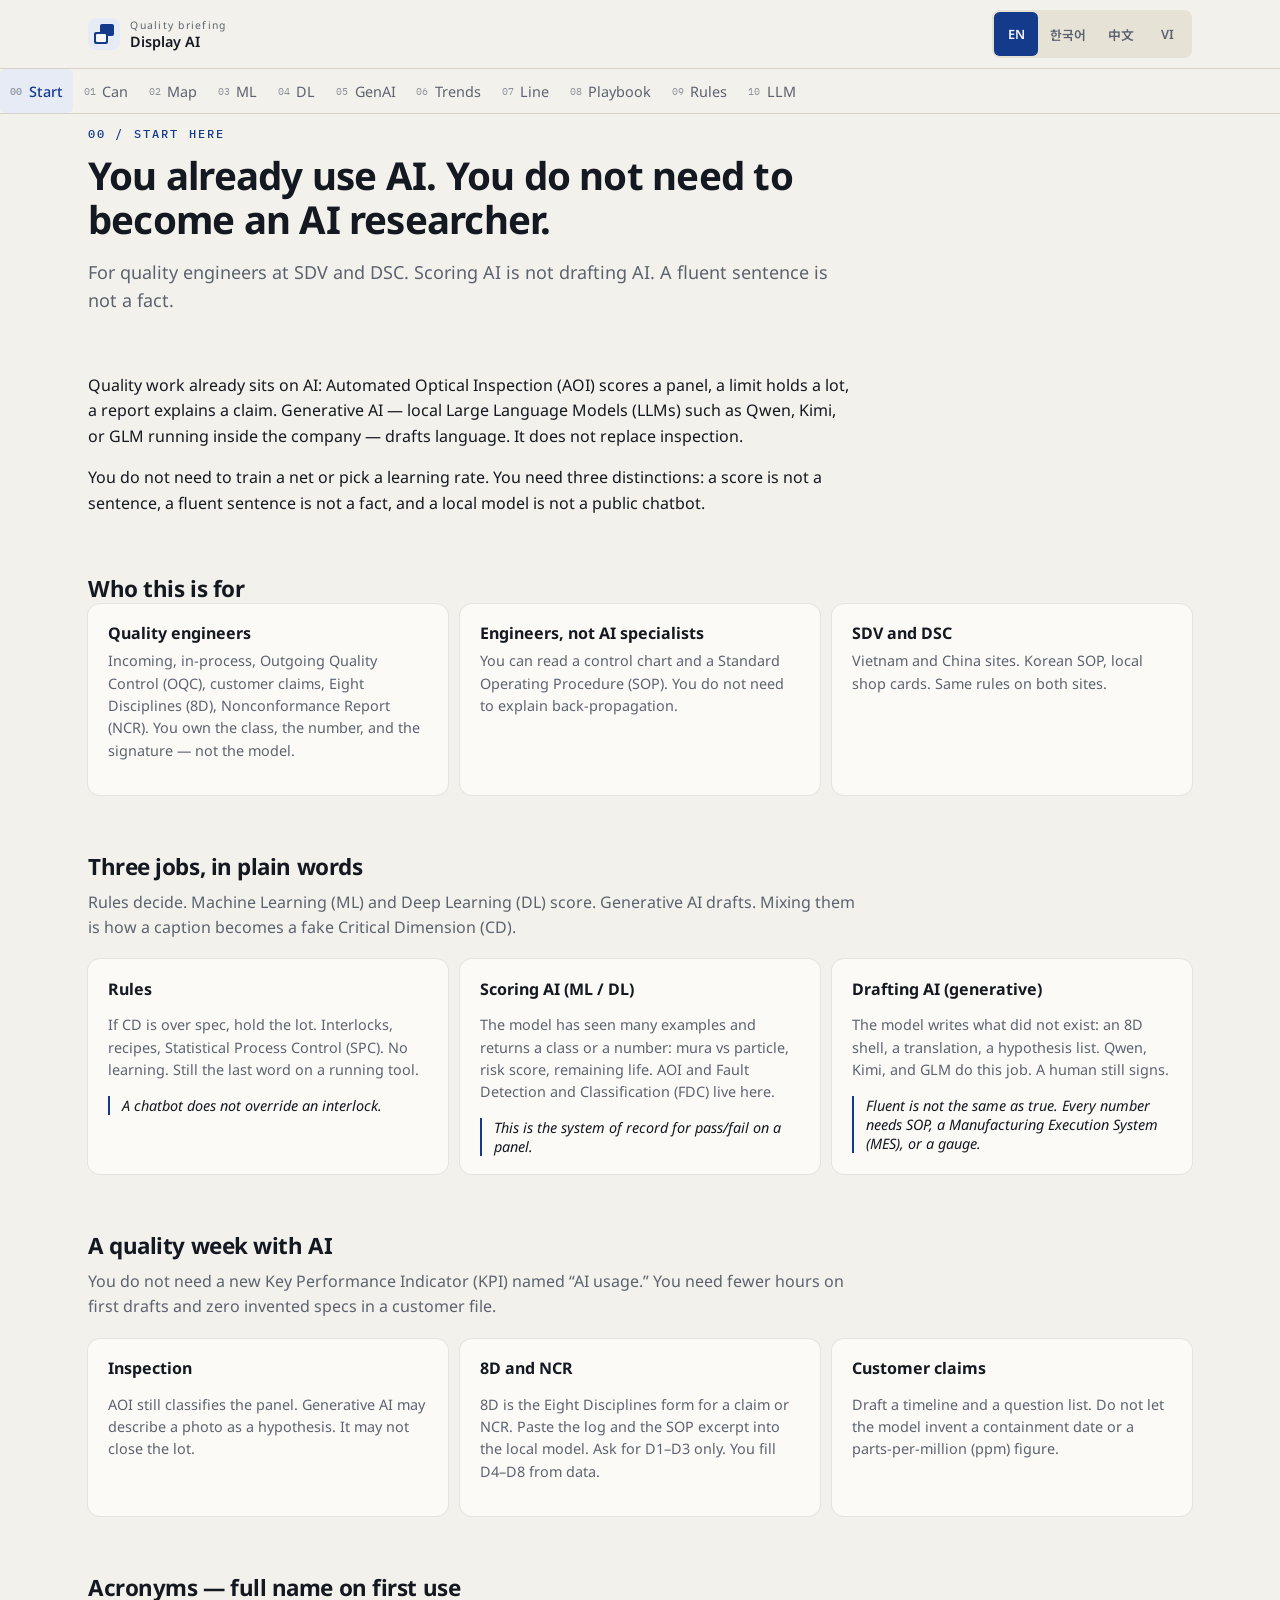
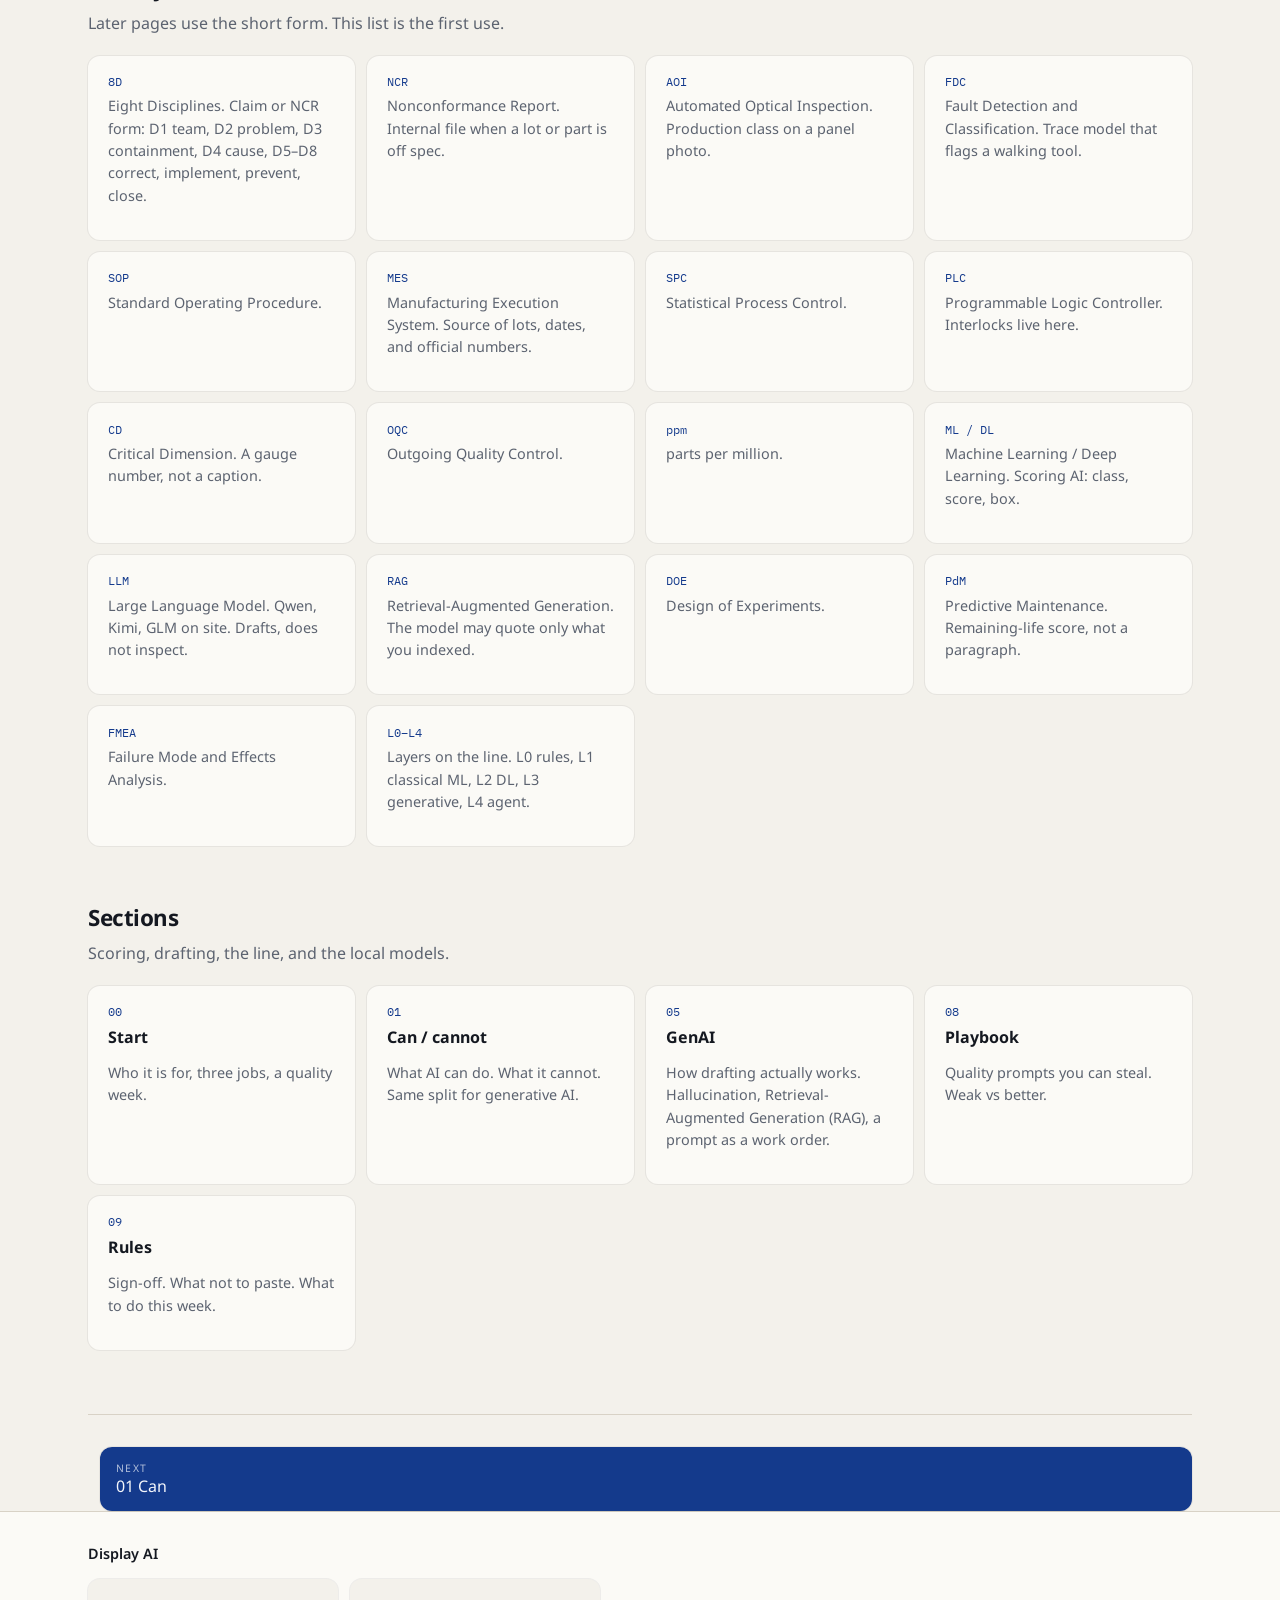
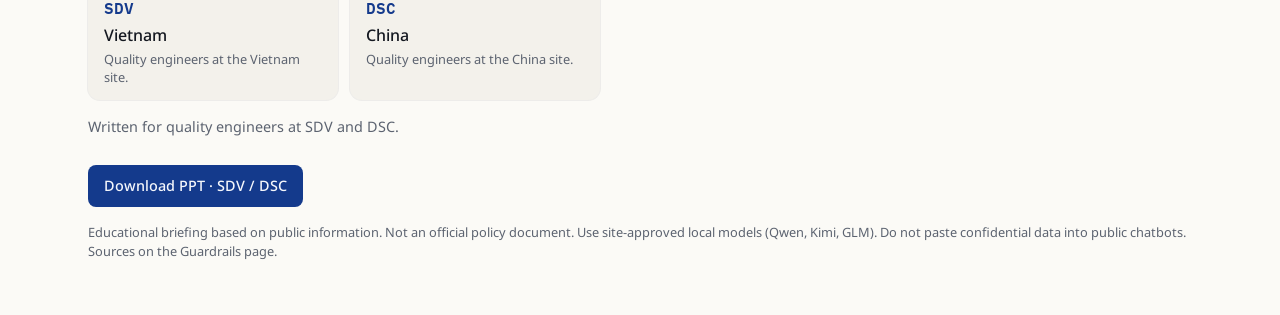
==== commit 662cd727: "Drop SDV/DSC from acronym expansions" ====
--- a/index.html
+++ b/index.html
@@ -106,7 +106,7 @@
   </head>
   <body>
     <div id="app"><p style="padding:2rem;font-family:sans-serif;color:#5c6370">Loading Display AI Briefing…</p></div>
-    <script>window.__COPIES__ = {"en":{"meta":{"title":"Display AI Briefing","description":"AI briefing for Samsung Display quality engineers at Samsung Display Vietnam (SDV) and DSC (China site). Local Large Language Models (LLMs): Qwen, Kimi, GLM."},"chrome":{"skip":"Skip to content","kicker":"Quality briefing","brand":"Display AI","openMenu":"Open menu","closeMenu":"Close menu","menu":"Sections","copied":"Copied","copy":"Copy","next":"Next","prev":"Previous","nav":[{"href":"/","label":"Start","num":"00"},{"href":"/limits","label":"Can","num":"01"},{"href":"/map","label":"Map","num":"02"},{"href":"/ml","label":"ML","num":"03"},{"href":"/dl","label":"DL","num":"04"},{"href":"/genai","label":"GenAI","num":"05"},{"href":"/trends","label":"Trends","num":"06"},{"href":"/manufacturing","label":"Line","num":"07"},{"href":"/playbook","label":"Playbook","num":"08"},{"href":"/responsible","label":"Rules","num":"09"},{"href":"/tools","label":"LLM","num":"10"}],"footerSites":"Written for quality engineers at Samsung Display Vietnam (SDV) and DSC (China site).","footerOrgs":[{"code":"SDV","place":"Vietnam","note":"Samsung Display Vietnam — quality engineers at the Vietnam site."},{"code":"DSC","place":"China","note":"DSC (China site) — quality engineers at the China factory."}],"footerNote":"Educational briefing based on public information. Not an official policy document. Use site-approved local models (Qwen, Kimi, GLM). Do not paste confidential data into public chatbots.","footerSources":"Sources on the Guardrails page.","downloadPpt":"Download slides (PPT)"},"start":{"kicker":"00 / Start here","title":"You already use AI. You do not need to become an AI researcher.","lead":"For quality engineers at Samsung Display Vietnam (SDV) and DSC (China site). Scoring AI is not drafting AI. A fluent sentence is not a fact.","intro":["Quality work already sits on AI: Automated Optical Inspection (AOI) scores a panel, a limit holds a lot, a report explains a claim. Generative AI — local Large Language Models (LLMs) such as Qwen, Kimi, or GLM running inside the company — drafts language. It does not replace inspection.","You do not need to train a net or pick a learning rate. You need three distinctions: a score is not a sentence, a fluent sentence is not a fact, and a local model is not a public chatbot."],"whoTitle":"Who this is for","whoItems":[{"title":"Quality engineers","body":"Incoming, in-process, Outgoing Quality Control (OQC), customer claims, Eight Disciplines (8D), Nonconformance Report (NCR). You own the class, the number, and the signature — not the model."},{"title":"Engineers, not AI specialists","body":"You can read a control chart and a Standard Operating Procedure (SOP). You do not need to explain back-propagation."},{"title":"SDV and DSC","body":"Samsung Display Vietnam (SDV) and DSC (China site). Korean SOP, local shop cards. Same rules on both sites."}],"kindsTitle":"Three jobs, in plain words","kindsLead":"Rules decide. Machine Learning (ML) and Deep Learning (DL) score. Generative AI drafts. Mixing them is how a caption becomes a fake Critical Dimension (CD).","kinds":[{"name":"Rules","body":"If CD is over spec, hold the lot. Interlocks, recipes, Statistical Process Control (SPC). No learning. Still the last word on a running tool.","line":"A chatbot does not override an interlock."},{"name":"Scoring AI (ML / DL)","body":"The model has seen many examples and returns a class or a number: mura vs particle, risk score, remaining life. AOI and Fault Detection and Classification (FDC) live here.","line":"This is the system of record for pass/fail on a panel."},{"name":"Drafting AI (generative)","body":"The model writes what did not exist: an 8D shell, a translation, a hypothesis list. Qwen, Kimi, and GLM do this job. A human still signs.","line":"Fluent is not the same as true. Every number needs SOP, a Manufacturing Execution System (MES), or a gauge."}],"weekTitle":"A quality week with AI","weekLead":"You do not need a new Key Performance Indicator (KPI) named “AI usage.” You need fewer hours on first drafts and zero invented specs in a customer file.","weekItems":[{"title":"Inspection","body":"AOI still classifies the panel. Generative AI may describe a photo as a hypothesis. It may not close the lot."},{"title":"8D and NCR","body":"8D is the Eight Disciplines form for a claim or NCR. Paste the log and the SOP excerpt into the local model. Ask for D1–D3 only. You fill D4–D8 from data."},{"title":"Customer claims","body":"Draft a timeline and a question list. Do not let the model invent a containment date or a parts-per-million (ppm) figure."}],"termsTitle":"Acronyms — full name on first use","termsLead":"Later pages use the short form. This list is the first use.","terms":[{"term":"SDV","body":"Samsung Display Vietnam."},{"term":"DSC","body":"China site. Local quality engineers in China."},{"term":"8D","body":"Eight Disciplines. Claim or NCR form: D1 team, D2 problem, D3 containment, D4 cause, D5–D8 correct, implement, prevent, close."},{"term":"NCR","body":"Nonconformance Report. Internal file when a lot or part is off spec."},{"term":"AOI","body":"Automated Optical Inspection. Production class on a panel photo."},{"term":"FDC","body":"Fault Detection and Classification. Trace model that flags a walking tool."},{"term":"SOP","body":"Standard Operating Procedure."},{"term":"MES","body":"Manufacturing Execution System. Source of lots, dates, and official numbers."},{"term":"SPC","body":"Statistical Process Control."},{"term":"PLC","body":"Programmable Logic Controller. Interlocks live here."},{"term":"CD","body":"Critical Dimension. A gauge number, not a caption."},{"term":"OQC","body":"Outgoing Quality Control."},{"term":"ppm","body":"parts per million."},{"term":"ML / DL","body":"Machine Learning / Deep Learning. Scoring AI: class, score, box."},{"term":"LLM","body":"Large Language Model. Qwen, Kimi, GLM on site. Drafts, does not inspect."},{"term":"RAG","body":"Retrieval-Augmented Generation. The model may quote only what you indexed."},{"term":"DOE","body":"Design of Experiments."},{"term":"PdM","body":"Predictive Maintenance. Remaining-life score, not a paragraph."},{"term":"FMEA","body":"Failure Mode and Effects Analysis."},{"term":"L0–L4","body":"Layers on the line. L0 rules, L1 classical ML, L2 DL, L3 generative, L4 agent."}],"pathTitle":"Sections","pathLead":"Scoring, drafting, the line, and the local models.","pathShortTitle":"","pathShort":[{"num":"00","title":"Start","href":"/","body":"Who it is for, three jobs, a quality week."},{"num":"01","title":"Can / cannot","href":"/limits","body":"What AI can do. What it cannot. Same split for generative AI."},{"num":"05","title":"GenAI","href":"/genai","body":"How drafting actually works. Hallucination, Retrieval-Augmented Generation (RAG), a prompt as a work order."},{"num":"08","title":"Playbook","href":"/playbook","body":"Quality prompts you can steal. Weak vs better."},{"num":"09","title":"Rules","href":"/responsible","body":"Sign-off. What not to paste. What to do this week."}],"pathFullTitle":"","pathFull":"","close":""},"limits":{"kicker":"01 / Can and cannot","title":"AI is a tool with a job. Outside that job it is noise or risk.","lead":"Before prompts and models: what scoring AI can do, what it cannot, then the same for generative AI. Quality owns the signature either way.","intro":["“AI” in a factory is not one thing. Scoring AI (ML / DL) maps a repeating signal to a class or a number. Generative AI writes language, images, or code that did not exist. Mixing the two is how a caption becomes a fake CD."],"aiTitle":"AI in general — scoring, rules, and drafts together","aiLead":"This column is the whole stack: interlocks, Automated Optical Inspection (AOI), Fault Detection and Classification (FDC), and a local Large Language Model (LLM). Useful. Not magic.","canLabel":"Can","notLabel":"Cannot","aiCan":[{"title":"Score a repeating defect","body":"AOI that has seen your mura library can class a panel photo. That is a trained job, not a chat."},{"title":"Flag a tool that is walking","body":"FDC learns a healthy envelope. It fires when traces leave it — often still inside spec."},{"title":"Rank work for a scarce hour","body":"Which ten lots to re-inspect. Which chamber to look at first. A queue, not a verdict."},{"title":"Draft language after the score","body":"Once AOI or a log exists, a model can write the 8D shell or the translation. Draft only."}],"aiNot":[{"title":"Replace an interlock or a spec","body":"If CD > spec, hold the lot. A model does not get a vote on a running tool."},{"title":"Stay right after the process moves","body":"A classifier trained on last year’s stack silently rots after lighting, material, or recipe change. Someone must retrain."},{"title":"Be accountable to the customer","body":"A named engineer signs the ppm, the date, and the containment. The model does not."},{"title":"Know what the chamber did at 3 a.m.","body":"Site knowledge is the review the stack is missing. AI does not walk the bay."},{"title":"Invent a limit that is not in SOP","body":"If the number is not in MES, SOP, or a gauge, it is not a number. It is a guess in your font."}],"genTitle":"Generative AI only — Qwen, Kimi, GLM, and anything that writes","genLead":"Generation is a first draft. It is the wrong tool for pass/fail, metrology, and change control.","genCan":[{"title":"Write D1–D3 of an 8D","body":"8D = Eight Disciplines. From a log and an SOP excerpt you pasted. Leave D4–D8 as questions you fill from data."},{"title":"Turn a night of alarms into hypotheses","body":"Three causes, each with a check. Mark what is missing. You kill the weak ones."},{"title":"Translate a shop card","body":"With every number, unit, tool ID, and revision frozen. Ambiguity stays in parentheses."},{"title":"Describe a defect photo as a hypothesis","body":"Likely class and why. What the photo cannot tell you. Production class still comes from AOI."},{"title":"Draft code or SQL against a schema you gave it","body":"On a copy of the extract. Read the code. Never write credentials to production."}],"genNot":[{"title":"Give a production pass / fail","body":"That is AOI (deep learning), with gold labels and an overkill/escape threshold you chose."},{"title":"Read CD, luminance, or ppm off a caption","body":"Pretty descriptions are not metrology. Numbers come from the instrument or MES."},{"title":"Close change control or download a recipe","body":"A fluent DOE is still a process change when you run it. Existing approval path only."},{"title":"Remember this week’s SOP by itself","body":"Without retrieval it improvises. With a stale index it quotes last quarter fluently."},{"title":"Keep a customer claim safe on a public chatbot","body":"Even “just to try.” Local models only. If they are down, wait."}],"deskTitle":"Quality desk — one line each","deskLead":"Quality jobs mapped to scoring AI and to generative AI.","deskHead":["Job","Scoring AI (ML / DL)","Generative AI"],"deskRows":[{"job":"Panel pass / fail","ai":"Can — trained AOI, with a threshold you own.","gen":"Cannot. Caption is a hypothesis."},{"job":"Chamber drift","ai":"Can — FDC on traces.","gen":"Can summarize the alarm list. Cannot be the alarm."},{"job":"8D / NCR first draft","ai":"Cannot write the story.","gen":"Can draft D1–D3. You fill D4–D8."},{"job":"Customer ppm or date","ai":"Only if a real model or MES produced it.","gen":"Cannot invent it. Leave a blank."},{"job":"Shop-floor translation","ai":"Not its job.","gen":"Can, if every number is frozen and re-read."},{"job":"Recipe or spec change","ai":"Cannot approve.","gen":"Cannot approve. Change control stays human."}],"testTitle":"A thirty-second test before you send","testItems":["Would I still send this if the model vanished tomorrow? If no, you have not checked it.","Is this a score from AOI / FDC / MES, or a sentence from a chat?","Every number: SOP revision, MES, or gauge — or a blank.","If this is pass/fail on a panel, the generative model is the wrong tool.","If a customer name is in the prompt, it left the public internet. Use Qwen / Kimi / GLM on site."],"close":"A score is not a sentence. A fluent sentence is not a fact. Quality owns the signature either way."},"tools":{"kicker":"10 / Local LLM (large language model)","title":"Use Qwen, Kimi, or GLM. Not a public chatbot.","lead":"On site you can run local large language models. They draft. They do not inspect. They do not get to see a public internet log of your recipe.","intro":["Public ChatGPT-class tools are trained and logged outside the company. A customer claim, a stack, or an operator ID does not belong there — even “just to try.”","Qwen, Kimi, and GLM are the on-site assistants. Pick by job, not by hype. All three still hallucinate. Local only means the text stays inside. It does not mean the text is true.","If your site IT points you at a slightly different internal name, the rule does not change: approved local model, no public paste, human sign-off."],"whyTitle":"Why local, for quality","whyItems":[{"title":"Claims and customer names","body":"A complaint file identifies a brand. That is leakage the moment it hits a public log."},{"title":"SOP and limits","body":"Abort limits and shop cards are site knowledge. Local models can search them. Public models should never see them."},{"title":"Photos of panels","body":"A defect photo can still reveal stack, product, or customer. Keep vision prompts on the approved local tool."},{"title":"Audit","body":"When quality is asked “which assistant drafted this 8D?”, the answer should be a site tool, not a personal account."}],"modelsTitle":"The three models, practically","modelsLead":"Capabilities overlap. This is a quality-engineer cheat sheet, not a vendor scorecard. Confirm the exact build with site IT.","models":[{"name":"Qwen","also":"Tongyi / Qwen local weights","good":"General assistant. Strong multilingual (ZH, EN, KO, VI-capable), code, tables, mixed documents.","quality":"Default for 8D shells, yield-table questions, and KO/ZH/VI/EN drafts in one thread."},{"name":"Kimi","also":"Moonshot — long context","good":"Long documents in one go: full SOP chapter, a week of alarm logs, a claim pack with several PDFs.","quality":"Default when the evidence is long. Paste the pack, ask it to quote revision IDs, then cut."},{"name":"GLM","also":"ChatGLM / Zhipu local","good":"Strong Chinese, solid bilingual ZH–EN, structured answers. Natural fit at DSC.","quality":"Default for Chinese shop-floor cards, DSC claim replies, and ZH SOP excerpts that must stay exact."}],"pickTitle":"Which model for which quality job","pickHead":["Job","Start with","Why"],"pickRows":[{"job":"8D D1–D3 from a short log","model":"Qwen or GLM","why":"Short evidence. Need a tight shell, not a novel."},{"job":"Read a long SOP or a full claim pack","model":"Kimi","why":"Long context. Ask it to cite the revision, then verify."},{"job":"Shop-floor Chinese card","model":"GLM","why":"ZH first. Freeze numbers. Keep tool IDs in English."},{"job":"KO → VI translation of a short SOP","model":"Qwen","why":"Multilingual default. Still freeze 2.50 mm as 2.50 mm."},{"job":"Defect photo + ten alarms","model":"Qwen (multimodal if enabled)","why":"Hypothesis only. Production class still comes from AOI."},{"job":"Anything with a customer name","model":"Local only — never public","why":"If the local tool is down, wait. Do not “just this once.”"}],"checkTitle":"Still true on a local model","checks":["Every number in a customer or line document has SOP / MES / gauge behind it.","D4–D8 of an 8D are not closed by the model.","A caption is not CD, luminance, or ppm.","You can name which local model drafted the text.","You would still send this to a customer if the model vanished tomorrow — because you checked it."],"neverTitle":"Do not do this even on Qwen / Kimi / GLM","neverItems":["Dump a full MES extract with operator IDs “so it has context.”","Ask the model for a production pass/fail on a panel.","Let it invent a containment date, a ppm, or a customer promise.","Treat “the model said so” as change control.","Fall back to a public chatbot when the local one is slow."],"close":"Local means the text stays inside. It does not mean the text is true."},"ai":{"kicker":"02 / Foundation","title":"ML, DL, and generative AI are not the same tool","lead":"On a display line, one kind of AI scores a panel. Another writes the deviation report. Using the wrong one wastes time and creates risk.","intro":["You already work with AI even if nobody calls it that. Statistical Process Control (SPC) limits, Fault Detection and Classification (FDC) models, and Automated Optical Inspection (AOI) classifiers are machine learning or deep learning: they map a repeating signal to a score or a class.","Generative AI does a different job. It produces language, images, code, and candidate structures that did not exist before. Agentic systems sit on top and call tools.","This page is the split you need before any factory use-case. Detect versus draft. Score versus explain. Model ops versus a prompt plus a reviewer."],"stackTitle":"The stack on a display line","stackLead":"A new layer does not retire the one below. L0 holds the tool. L1 and L2 score. L3 writes. L4 calls tools. The mura classifier (L2) must be right before a chatbot writes the 8D (L3).","stack":[{"layer":"0","name":"Rules and automation","body":"No learning. Interlocks, recipes, SPC limits, PLC. Deterministic. Still the last word on a running tool.","line":"If CD is over spec, hold the lot."},{"layer":"1","name":"Classical ML","body":"Tabular models on sensors, process logs, and yield. Random forests, gradient boosting, residual models. Output is a score or a flag, not a paragraph.","line":"FDC flags a chamber drift from 40 traces before the next PM."},{"layer":"2","name":"Deep learning","body":"Neural nets on images and sequences. CNNs and vision transformers for inspection; sequence models for traces. This is the production class on a panel photo.","line":"AOI labels mura, particle, scratch, or dead pixel."},{"layer":"3","name":"Generative AI","body":"Models that create text, code, images, or molecular graphs. LLMs, diffusion, structure generators. Fluent is not the same as true.","line":"Draft a 5-why or an 8D D1–D3 from alarm logs. Not a gauge."},{"layer":"4","name":"Agentic AI","body":"A planner that uses the layers below: search SOP, query a table, plot, then propose the next check. Read-only first.","line":"Pull the last 20 lots, overlay the defect map, list three DOE factors."}],"eightTitle":"8D is a form, not a model","eightLead":"Eight Disciplines problem solving. Used for customer claims and NCR. Generative AI can draft the first pages. It cannot close the file.","eightSteps":[{"d":"D1","name":"Team","body":"Who owns the file."},{"d":"D2","name":"Problem","body":"What failed, where, how many. From MES, AOI, or the claim — not from a caption."},{"d":"D3","name":"Containment","body":"What we hold now. Dates and lots from the log only."},{"d":"D4","name":"Root cause","body":"Why. Needs data. The model does not invent this."},{"d":"D5","name":"Corrective action","body":"What will fix this lot or this cause."},{"d":"D6","name":"Implement","body":"Run it. Change control if the process moves."},{"d":"D7","name":"Prevent","body":"So it does not come back."},{"d":"D8","name":"Close","body":"File and sign. A named engineer."}],"eightRule":"Ask the local model for D1–D3 only. You fill D4–D8 from data. Do not use an 8D as a substitute for AOI pass/fail.","compareTitle":"Side by side","compareLead":"The failure modes are not the same, so the review step is not the same.","mlName":"ML / DL","genName":"Generative AI","compareRows":[{"label":"Job","ml":"Classify, detect, predict, rank.","gen":"Draft, explain, translate, design options."},{"label":"Output","ml":"A label, score, bounding box, or remaining-life number.","gen":"Text, image, code, a candidate recipe or molecule."},{"label":"Needs","ml":"Labeled line data. Retrain when the process drifts.","gen":"Documents, examples, tools. Ground it or it will invent."},{"label":"On the line today","ml":"AOI, FDC, yield models, virtual metrology, PdM.","gen":"SOP Q&A, 8D drafts, code, translation, virtual CD images, material search."},{"label":"Fails as","ml":"False calls, missed defects, silent drift after a recipe change.","gen":"Hallucination — a fluent, confident wrong answer. Data leakage if you paste secrets."},{"label":"Who owns it","ml":"Process + data + model ops. Change control on the model.","gen":"Any engineer with a prompt. A human signs the production decision."}],"mlTitle":"What ML and DL already do here","mlLead":"These systems are not a 2026 story. They are how inspection and equipment health already run. Generative AI does not replace them.","mlItems":[{"title":"AOI and defect vision","body":"Convolutional nets and vision transformers score panel images for mura, particles, scratches, stains, and dead pixels. They are trained on labeled defect libraries. Accuracy is a metrology problem: gold labels, confusion matrices, overkill versus escape."},{"title":"FDC and trace anomaly","body":"Multivariate models watch tool sensors (temperature, pressure, RF, flow). They learn a healthy envelope and fire when a chamber walks. This is classical ML on time-aligned traces, not a chatbot."},{"title":"Yield and virtual metrology","body":"Tabular models map process parameters to electrical or optical results so you do not have to measure every piece. Useful when metrology is slow or destructive. Drift after a part change is the usual killer."},{"title":"Predictive maintenance","body":"Remaining-useful-life models on pumps, robots, and evaporators. The output is a date or a risk score, not a paragraph. Pair it later with generative AI only to write the work order."}],"genTitle":"What generative AI adds","genLead":"Generation is useful when the output is language, a first draft, or a large design space. It is a poor replacement for a calibrated classifier.","genItems":[{"title":"Language on logs and SOP","body":"Summarize a night of alarms, turn a Korean SOP into shop-floor Vietnamese or Chinese, draft 8D and FMEA shells. Always re-check numbers, unit, and spec limits against the source."},{"title":"Vision-language on a photo","body":"A multimodal model can describe a defect image in words and suggest a class. Treat that as a hypothesis. The production AOI model — trained on your defect taxonomy — remains the system of record."},{"title":"Virtual images and CD assist","body":"Neural style transfer can build a virtual panel image from a layout plus a real photo, so electrode CD can be compared without extra short-loop hardware. Samsung Display published this as a 2023 industry first."},{"title":"Materials and code","body":"Molecule-generation plus property and synthesizability models explore OLED stacks far faster than hand design. Coding copilots write Python or SQL against yield extracts so PE/IE time goes to the question, not the boilerplate."}],"storyTitle":"One defect, every layer","storyLead":"A mura cluster on the module line is not an ML problem or a GenAI problem. It is a stacked workflow. Skip a layer and you either miss the defect or ship a pretty, wrong report.","storySteps":[{"layer":"DL","title":"AOI flags the cluster","body":"The vision model labels a repeating mura pattern on lots from chamber B. This is detection. Confidence and overkill still belong to the inspection team."},{"layer":"ML","title":"FDC says the tool is walking","body":"A trace model shows a slow rise in a deposition sensor over 36 hours — inside spec, outside the healthy envelope. That is prediction, not prose."},{"layer":"GenAI","title":"The draft 5-why appears","body":"An LLM, given the alarm list, the SOP section, and the last similar CAPA, writes three cause hypotheses and the checks for each. Fluent. Still a draft."},{"layer":"Agent","title":"Tools get called","body":"The agent pulls the last 20 lots, overlays the defect map, and lists three DOE factors. It does not change the recipe."},{"layer":"You","title":"Engineer sign-off","body":"You kill the weak hypotheses, keep one, open change control. AI never bypasses the existing process-change path."}],"storyClose":"If you only deploy chat, you get faster paperwork on top of the same escapes. If you only deploy AOI, you still spend hours writing the story. The leverage is the stack.","ruleTitle":"Which one should I use?","rules":[{"when":"A repeating signal needs a score or a class","use":"ML / DL","why":"Inspection images, traces, yield tables. Train, validate, watch drift."},{"when":"You need a first draft, an explanation, or a translation","use":"Generative AI","why":"Reports, SOP Q&A, code, design options. Then a human checks facts."},{"when":"You need detect and then explain","use":"Both, in that order","why":"DL finds the defect. GenAI writes the deviation. Do not swap them."},{"when":"The next step is a tool call (query, plot, search)","use":"Agent on a leash","why":"Useful for pulling lots and drafting DOE. Not allowed to touch the recipe."}],"close":"FDC and yield sit in machine learning. AOI sits in deep learning. Reports, code, and translations sit in generative AI.","nextTitle":"Three deeper pages","nextLead":"ML scores a repeating signal. DL sees the panel. Generative AI drafts.","nextPages":[{"href":"/ml","num":"03","title":"Machine learning","body":"Scores, drift, train/test, FDC, yield, virtual metrology, PdM."},{"href":"/dl","num":"04","title":"Deep learning","body":"Pixels, traces, AOI, gold labels, overkill vs escape."},{"href":"/genai","num":"05","title":"Generative AI","body":"Drafts, tokens, RAG, multimodal, molecules, agents."}]},"ml":{"kicker":"03 / Machine learning","title":"Machine learning scores a repeating signal","lead":"Machine Learning (ML) maps examples to a number or a class. On a display line that is Fault Detection and Classification (FDC), yield, remaining life — not a paragraph.","intro":["You do not write the rule “if pressure > X then alarm.” You show the model many healthy traces and many bad traces. It learns the envelope. That is the whole trick.","Three questions before you trust a score: What is the input? What is the output? How do we know it is still right after a recipe, part, or lighting change?","Deep learning is a kind of ML that learns features from raw images and sequences. This page is the classical layer — tables, traces, and scores. The next page is vision."],"ideasTitle":"Ideas you actually need","ideas":[{"title":"Supervised learning","body":"Every example has a label: this lot yielded 97.2%, this trace is “healthy,” this incoming film is “fail.” Most line models live here. The hidden cost is the gold label — who marked it, and how often they disagree."},{"title":"Unsupervised learning","body":"No label. The model groups lots, chambers, or vendors that look alike. Useful for “what changed this week?” Dangerous if you treat a cluster as a root cause."},{"title":"Overfitting","body":"The model memorizes last month. Accuracy looks perfect on the training set and collapses the week after a PM or a stack tweak. If it cannot survive a held-out week, it is not a model. It is a diary."},{"title":"Features","body":"The columns you feed it: sensor stats, recipe IDs, time-of-day, vendor lot. Garbage features make confident, wrong scores. A process engineer who knows which traces actually move CD is worth more than a fancier algorithm."}],"jobsTitle":"Four jobs on the line","jobsLead":"Name the job before you name the vendor. Each job has a different label, a different metric, and a different failure.","jobs":[{"title":"Classification","body":"Assign a class: pass/fail, mura/particle, vendor A vs B risk. Output is a label plus a confidence. The argument is overkill versus escape.","line":"Incoming AOI on film. A tabular model that flags high-risk vendor lots before they enter TFT."},{"title":"Regression","body":"Predict a number: CD, luminance, yield, remaining useful life. Output is a value you can plot against a gauge. If it cannot beat a simple average, do not deploy it.","line":"Virtual metrology: predict an electrical result from process parameters so you do not measure every piece."},{"title":"Anomaly detection","body":"Learn a healthy envelope and fire when a chamber walks. Often no “fail” labels — just a lot of normal traces. The fight is the threshold: too tight and you drown in alarms.","line":"FDC on deposition: temperature, rate, and vacuum traces stay inside spec, outside the healthy envelope."},{"title":"Ranking","body":"Order lots or tools by risk so the scarce inspector or PE hour goes to the top of the list. Not a hard fail. A queue.","line":"Which ten lots from last night should quality re-inspect before ship."}],"metricTitle":"How you know it works","metrics":[{"title":"Train, validate, test","body":"Train on past lots. Validate while you tune. Test on a week the model has never seen — after a PM if you can. One accuracy number on the training set is a vanity metric."},{"title":"Overkill vs escape","body":"Precision is “of the alarms, how many were real.” Recall is “of the real defects, how many did we catch.” On AOI-like tasks, escape costs a customer. Overkill costs capacity. You choose a point on that curve. The model does not."},{"title":"Drift","body":"A model trained on last year’s stack will silently rot after a material, lighting, or recipe change. Watch the score distribution, not only the dashboard green light. Retrain is a process, not a heroics event."},{"title":"Always vs a dumb baseline","body":"Compare to last-week average, to SPC, to “always predict pass.” If you cannot beat the baseline on a held-out week, you are adding a black box for no gain."}],"lineTitle":"Where ML already sits at SDV and DSC","lineItems":[{"title":"FDC and traces","body":"Multivariate models on temperature, pressure, RF, flow. They learn a healthy envelope. This is not a chatbot reading a log."},{"title":"Yield and virtual metrology","body":"Tabular models map process parameters to electrical or optical results. Useful when metrology is slow or destructive. Drift after a part change is the usual killer."},{"title":"Predictive maintenance","body":"Remaining-useful-life on pumps, robots, evaporators. The output is a date or a risk score. Pair later with generative AI only to write the work order."},{"title":"Incoming and logistics risk","body":"Vendor-lot scores, pack-damage vision (often DL), ETA risk. Same idea: a number you can threshold."}],"notTitle":"What ML is not for","notItems":["Writing an 8D, a 5-why, or a customer letter.","Translating an SOP or explaining a photo in sentences.","Inventing a spec you did not measure.","Replacing interlocks, SPC limits, or change control.","A one-shot model with no owner, no gold set, and no retrain trigger."],"checkTitle":"Engineer checklist","checks":["Who labeled the gold data, and do two engineers agree on the same lot?","What is the held-out week, and did it include a PM or a recipe delta?","What happens on a false call — hold, re-inspect, or ignore?","What event forces a retrain (stack, lighting, part, vendor)?","Is the baseline (SPC, last-week mean) already good enough?"],"close":"If the output is a score or a class, you are in ML. If the output is a sentence, go to generative AI. If the input is a panel photo, go to deep learning."},"dl":{"kicker":"04 / Deep learning","title":"Deep learning sees the panel","lead":"A neural net learns features from pixels and traces. That is why AOI works — and why a lighting change can quietly ruin it.","intro":["Classical ML wants columns you already understand: a mean, a max, a recipe ID. Deep learning starts from the raw thing — a photo, a waveform — and learns which patterns matter.","On a display line the main DL job is inspection: mura, particle, scratch, stain, dead pixel. Sequence models also watch traces when the pattern is too rich for a handful of stats.","DL is still supervised most of the time. Someone has to label thousands of defects. The model is only as honest as that library."],"ideasTitle":"How a net actually sees","ideas":[{"title":"Layers instead of hand features","body":"Early layers find edges and blobs. Later layers find “mura in zone C” or “fiber particle.” You do not draw those features. You pay for them with labeled images."},{"title":"Convolutional nets and vision transformers","body":"CNNs slide small filters across the panel photo. Vision transformers split the image into patches and attend across them. Both can run production AOI. The architecture is less important than the gold set and the lighting."},{"title":"Transfer learning","body":"You rarely train from zero. You start from a net that already saw millions of public images, then fine-tune on your defect taxonomy. That is why a few thousand well-labeled site images can beat a million random ones."},{"title":"Sequences","body":"The same idea on traces: a 1D net or a transformer over time. Useful when a chamber failure is a shape in the waveform, not a single threshold."}],"jobsTitle":"Four jobs that want pixels","jobsLead":"If you can name the class and you have photos, DL is usually the right layer. If you only have a table, stay on the ML page.","jobs":[{"title":"AOI classification","body":"A crop or a full panel in, a class and a score out. This is the system of record for visual defects — not a multimodal chatbot describing the same photo.","line":"Module AOI labels mura vs particle vs scratch. Quality owns overkill vs escape."},{"title":"Localization","body":"Not only “there is a scratch” but a box or a mask on the panel. Needed when you overlay defects on a layout or on a chamber map.","line":"Repeaters that sit on the same pixel coordinates across lots — a process signature, not random dirt."},{"title":"Setup measurement from a photo","body":"Vision finds a region and returns a distance. Samsung Display published the Vietnam site case: picker-to-panel style measurements that used to take a person with a gauge.","line":"SDV: 2 min 30 sec → 10 sec on published setup measurement. Fewer bodies near moving parts."},{"title":"Trace shapes","body":"When FDC stats miss a slow walk that is obvious on a plot, a sequence model can score the shape. Still a score. Still needs a threshold owner.","line":"A deposition rate curve that stays in spec but no longer looks like the golden week."}],"metricTitle":"Why AOI models fail in quiet ways","metrics":[{"title":"Gold labels are the product","body":"If two engineers disagree on “mura vs stain,” the net will learn the disagreement. A weekly gold-set review is more valuable than a new backbone."},{"title":"Class imbalance","body":"True escapes are rare. A net that always says “pass” is 99% accurate and useless. Report escape rate and overkill, not headline accuracy."},{"title":"Domain shift","body":"New stack, new glass, new lighting, new camera, new product. The pixels changed. The net did not get the memo. Treat a product ramp as a retrain trigger."},{"title":"Explainability is limited","body":"Heatmaps show where the net looked. They do not replace a metrology reason. Use them to debug the model, not to close an 8D."}],"lineTitle":"Display uses that are already DL","lineItems":[{"title":"Panel AOI","body":"Mura, particles, scratches, stains, dead pixels. Trained on the site taxonomy. Production class stays here even when a generative model captions the same image."},{"title":"Incoming film and glass","body":"Same idea upstream. Catch vendor defects before they become array scrap."},{"title":"PPE and zone cameras","body":"EHS models for helmets, restricted-area entry. A different gold set, the same DL pattern."},{"title":"Pack damage","body":"Logistics vision on cartons and pallets. Score, then a human on the exceptions."}],"notTitle":"What DL is not for","notItems":["Drafting the 8D from the defect photo. That is generative AI, after the class is set.","Reading a numeric CD or luminance off a snapshot. Instruments do that.","A weekly report or an SOP translation.","A model with no lighting control and no gold set.","Replacing the AOI owner with a chatbot that “looks pretty sure.”"],"checkTitle":"Engineer checklist","checks":["Is the production class coming from the AOI model, or from a caption?","When did we last refresh the gold set — and did a new product land since then?","What is the escape vs overkill target, written down?","Do we log lighting, camera, and product ID next to every image?","Who has the right to change the threshold?"],"close":"DL finds and scores what is on the panel. It does not write the story. The next page is the story layer — generative AI."},"genai":{"kicker":"05 / Generative AI","title":"Generative AI writes what did not exist yet","lead":"It continues a sentence, an image, a molecule. Useful for first drafts. Dangerous as a gauge.","intro":["A classifier answers “which class?” A generative model answers “what comes next?” It is paid to finish your prompt with fluent language, pixels, or a candidate structure.","That is why it feels like a colleague and why it will invent a spec that looks local. Fluency is the product. Truth is your job.","On the line the honest uses are drafts, translation, code, virtual images, and material search — always with a human on numbers, and never as a replacement for AOI or FDC."],"ideasTitle":"How generation actually works","ideas":[{"title":"Tokens, not thoughts","body":"Text is chopped into tokens. The model predicts the next one, again and again. It does not look up your SOP unless you retrieve it — Retrieval-Augmented Generation (RAG). A confident paragraph can still be a chain of likely words."},{"title":"Context window","body":"Only what you put in the prompt (and what retrieval adds) is in play. Long windows help. They do not replace an indexed, current SOP corpus."},{"title":"Temperature and sampling","body":"Higher temperature = more variety, more invention. For specs, recipes, and code, keep it low. You want the boring answer."},{"title":"Hallucination is normal","body":"The model fills gaps. It will quote a limit you never pasted. Treat every number as guilty until it matches SOP, MES, or a gauge."}],"jobsTitle":"Jobs that want a draft","jobsLead":"If the output is language, an image that did not exist, code, or a candidate molecule, you are in this layer. If the output is pass/fail, go back to ML or DL.","jobs":[{"title":"Language on logs and SOP","body":"Summarize a night of alarms. Draft 8D and FMEA shells. Turn a Korean SOP into shop-floor Vietnamese or Chinese. Freeze every number.","line":"SDV and DSC shifts can share one SOP if the translation keeps 2.50 mm as 2.50 mm, not 2.5."},{"title":"Vision-language","body":"Drop a defect photo and a spec snippet in the same prompt. Get a hypothesis and the SOP section to open. The production class still comes from AOI.","line":"Night shift photographs a stain, pastes ten alarms, asks what to check at 08:00. Day-shift owner confirms."},{"title":"Virtual images and CD assist","body":"Neural style transfer can build a virtual panel image from a layout plus a real photo. Samsung Display published this in 2023 as a CD-measurement assist — generative vision in the service of metrology.","line":"Fewer extra short-loop samples. The virtual width still has to agree with a golden gauge."},{"title":"Materials and code","body":"Generate / predict / synthesizable loops explore OLED stacks. Copilots write Python or SQL against a yield extract. Chemists and PE still close the loop in a lab or on a copy of the data.","line":"Paste a CSV schema, ask for a 3σ lot list. Read the code. Run it on a copy."}],"metricTitle":"RAG, agents, and the 2026 stack","metrics":[{"title":"RAG — retrieval first","body":"Search approved SOP, manuals, and CAPA, then write from those passages. Without retrieval the model improvises. With a stale index it quotes last quarter’s limit fluently."},{"title":"Fine-tune vs retrieve","body":"Fine-tuning changes how the model talks. Retrieval changes what it is allowed to know this week. For SOP, retrieval almost always wins. Fine-tune is for tone and format, not for the current abort limit."},{"title":"Agents","body":"A planner that calls tools: search, SQL, a plot, a ticket. Useful for “pull last 20 lots and draft the DOE.” Not allowed to write a recipe. Read-only tools first. Log every call."},{"title":"Multimodal","body":"Text plus image plus, sometimes, a PDF. A caption is not metrology. Pixel pitch, CD, and luminance still come from the instrument."}],"lineTitle":"Prompt as a work order","lineItems":[{"title":"Role","body":"“You are a display process engineer.” It sets jargon and caution. It is not a security control."},{"title":"Evidence","body":"Paste the log, the SOP excerpt, the schema. If a number is not in the prompt, the model must leave a blank — say so."},{"title":"Constraints","body":"Freeze units. Ban invented part numbers. Ask for sources. Ask what is missing."},{"title":"Output shape","body":"Three hypotheses, each with a check. D1–D3 only. A table, not an essay. Shape is how you review."}],"notTitle":"Never use generative AI for","notItems":["A production pass/fail on a panel. That is AOI (DL).","A numeric CD, luminance, or yield taken from a caption.","Pasting unreleased stacks, recipes, customer names, or full MES extracts into a public model.","Closing change control or downloading a recipe to a tool.","A customer report whose numbers you did not re-check against SOP or MES."],"checkTitle":"Engineer checklist","checks":["Is this a draft, or am I about to treat it as a gauge?","Where did each number come from — prompt, retrieval, or invention?","Is the assistant the approved one, with SOP actually indexed?","Did I strip customer names, unreleased stacks, and operator IDs?","Who signs if this sentence reaches the line or a customer?"],"close":"Generation is leverage on paperwork, translation, code, and search. Detection still belongs to ML and DL."},"trends":{"kicker":"06 / 2026 landscape","title":"Copilots were last year. Agents are this year.","lead":"The models got more multimodal and more willing to use tools. For a display engineer, that means photos, logs, and SOP can sit in one conversation — if you govern the data.","intro":["2023–2024 was chat in a browser. 2026 is models that read a panel photo, search an SOP, write a script, and propose the next measurement. Vendors call this agentic AI.","Adoption in factories is no longer a pilot slide. A 2026 RSM manufacturing survey reported 79% of respondents already using generative AI, with agentic use following. The gap is no longer access. It is judgment: what the model is allowed to see, and who signs the output."],"items":[{"num":"01","title":"Agentic AI","what":"An agent plans steps, calls tools (search, SQL, a plot, a ticket), and returns a recommended action list. It is not a prettier dashboard.","whyNow":"Tool-use and longer planning finally hold up on messy industrial tasks, not just demo tickets. Samsung Electronics said in March 2026 it will extend agentic AI across manufacturing toward AI-driven factories by 2030.","line":"“Pull last week’s mura lots on line 2, group by chamber, draft the DOE two-pager.” The agent queries, clusters, writes. You still approve the experiment.","watch":"An agent with write access is a process-safety issue. Read-only tools first. Log every call. A human owns the change.","labels":{"what":"What it is","whyNow":"Why 2026","line":"On the line","watch":"Watch-out"}},{"num":"02","title":"Multimodal models","what":"One model accepts text, images, sometimes traces or PDFs, and answers in mixed form. You can drop a defect photo and a snippet of the spec in the same prompt.","whyNow":"Vision-language models are good enough to describe mura texture, particle morphology, and scratch direction — as a second opinion, not as AOI.","line":"Night-shift engineer photographs a stain, pastes the last ten alarms, asks for likely class and the SOP section to open. The answer is a starting point for the day-shift owner.","watch":"Pretty descriptions are not metrology. Pixel pitch, CD, and luminance numbers must come from the instrument, not from the caption.","labels":{"what":"What it is","whyNow":"Why 2026","line":"On the line","watch":"Watch-out"}},{"num":"03","title":"RAG — answers grounded in your files","what":"Retrieval-augmented generation searches approved SOP, manuals, and CAPA, then writes the answer from those passages. Without retrieval, the model improvises.","whyNow":"Long context helps, but a well-indexed SOP corpus is still more trustworthy than hoping the model memorized last quarter’s revision.","line":"“What is the abort limit on this evaporator after a nozzle change?” The system cites the current Korean SOP and the Vietnamese shop card, with revision IDs.","watch":"Stale indexes are dangerous. If the SOP moved and the corpus did not, the model will quote the old number fluently. Index freshness is a process owner’s job.","labels":{"what":"What it is","whyNow":"Why 2026","line":"On the line","watch":"Watch-out"}},{"num":"04","title":"Coding copilots","what":"Inline completion, test stubs, SQL, and plot code. The bottleneck in PE/IE is often wrangling the extract, not the statistics.","whyNow":"Models are competent at pandas, matplotlib, and JMP-like workflows if you paste a schema and a clear question. They still invent column names if you let them.","line":"Paste a yield CSV schema, ask for a daily trend with a control band and a list of lots outside 3σ. Read the code. Then run it on a copy of the data.","watch":"Never point a copilot at the production database with write credentials. No customer names, no unreleased stack data in the prompt.","labels":{"what":"What it is","whyNow":"Why 2026","line":"On the line","watch":"Watch-out"}},{"num":"05","title":"Reasoning models","what":"Models that spend tokens on intermediate steps: longer 5-why, FMEA, conflicting-evidence reviews. Slower, better at multi-hop logic than a fast chat model.","whyNow":"Useful when the task is a structured argument (why this chamber, why not that recipe) rather than a one-line classification.","line":"Feed two competing CAPAs and the last month of FDC. Ask which hypothesis is still live and which checks would kill it. Treat the chain of thought as a review aid.","watch":"A longer answer is not a truer answer. Hidden chain-of-thought can still smuggle a wrong unit. Check every number.","labels":{"what":"What it is","whyNow":"Why 2026","line":"On the line","watch":"Watch-out"}},{"num":"06","title":"Governance as a feature","what":"Allow-lists for tools, audit logs, data residency, and “this model may not see this folder.” In 2026 this is part of the product, not a slide after go-live.","whyNow":"EU AI Act-class rules, customer audits, and a year of leakage incidents made shadow-IT chat a real finding. Approved tools will win over the cleverest public chatbot.","line":"Use the company-approved assistant for SOP and logs. Public models are for public knowledge only — textbooks, language, generic Python.","watch":"If a tool cannot show you where a number came from, do not put that number in a customer report.","labels":{"what":"What it is","whyNow":"Why 2026","line":"On the line","watch":"Watch-out"}}],"statsTitle":"Public numbers, not internal targets","stats":[{"value":"79%","label":"Manufacturers already using generative AI (RSM, 2026).","source":"RSM manufacturing survey, 2026"},{"value":"45.6%","label":"CAGR cited for industrial AI, 2023–2028.","source":"Samsung Display AX briefing, 2025"},{"value":"2030","label":"Samsung Electronics target for AI-driven factories across manufacturing.","source":"Samsung Newsroom, 1 Mar 2026"}],"chartTitle":"Industrial AI market, public estimate","chartCaption":"USD billions. 2023 actual vs 2028 estimate as cited in Samsung Display’s public AI article (USD 3.2B → 20.8B). Directional, not a forecast you should put in a customer deck without the original source.","chartY":"USD billion","factoryTitle":"Samsung’s 2030 factory frame","factoryBody":["On 1 March 2026 Samsung Electronics announced a plan to move manufacturing operations to AI-driven factories by 2030. The stated span is inbound logistics, production, quality, and shipment — plus digital twins and specialized agents for quality, production, and logistics.","That is a group-level manufacturing vision, not a site SOP. For display engineers the practical read is: inspection, equipment health, and document workflows will keep absorbing both ML/DL and generative layers. Your job is to know which layer you are touching."],"factoryQuote":"The next phase of manufacturing innovation lies in building autonomous environments where AI truly understands operational contexts in real time and independently executes optimal decisions.","factoryCite":"YoungSoo Lee, EVP, Head of Global Technology Research, Samsung Electronics — 1 Mar 2026","quarterTitle":"What to do with this, this quarter","quarterItems":["List the three reports or analyses you rewrite every week. Those are GenAI candidates. List the three signals you already score. Those stay ML/DL.","Find the approved assistant and whether SOP retrieval is actually indexed for your line. If it is not, do not fake it with a public model.","Pick one multimodal habit: photo + alarms, never photo alone, and never a number from the caption."]},"mfg":{"kicker":"07 / Factory","title":"Where each kind of AI attaches to the line","lead":"Every step already has data. ML/DL turns that data into a score. Generative AI turns it into a draft. Agents fetch. None of them own the recipe.","intro":["This is not a separate “display industry” tour. You already live on TFT, deposition, module, and inspection. Below is the same value chain with the two AI jobs labeled, plus the three Samsung Display cases that are public.","If a box says ML, someone has to label data and watch drift. If it says GenAI, someone has to check the draft. If it says agent, someone has to deny write access."],"chainTitle":"Value chain, labeled","chainLead":"Read left to right as product flow. Equipment health and EHS sit across every step.","mlTag":"ML / DL","genTag":"GenAI","agentTag":"Agent","chain":[{"step":"01","name":"Incoming material","ml":"Vendor lot risk, incoming AOI on film and glass, moisture and particle scores.","gen":"Translate incoming spec deltas; draft a deviation when a COA is off.","agent":"Pull last n lots from a supplier and summarize open NCMRs."},{"step":"02","name":"TFT / backplane","ml":"CD and overlay models, array yield predictors, photo/etch FDC.","gen":"Virtual CD images from layout + photo (style transfer). Recipe-change notes.","agent":"Cluster scrap by layer and propose the first DOE factors."},{"step":"03","name":"OLED deposition & encapsulation","ml":"Rate and uniformity models, evaporator health, encapsulation leak flags.","gen":"Material structure search (generate / predict / synthesizable). Shift-report drafts.","agent":"Compare today’s crystal and rate traces to the last golden week."},{"step":"04","name":"Module","ml":"Bond, align, and luminance inspection classifiers.","gen":"Customer-facing failure description in EN/ZH/VI from a Korean write-up.","agent":"Build a pack of similar returns for the quality meeting."},{"step":"05","name":"Inspection & quality","ml":"AOI taxonomy, escape/overkill trade-off, reliability screens.","gen":"8D / 5-why / FMEA shells from logs plus SOP passages.","agent":"Fetch like-defects and the last CAPA, then draft the review pack."},{"step":"06","name":"Logistics & ship","ml":"Pack damage vision, slotting, ETA risk.","gen":"Packing instruction translations that keep numbers frozen.","agent":"Reslot a hold lot against remaining capacity — proposal only."},{"step":"EQ","name":"Equipment health","ml":"FDC, remaining useful life, spare-part demand.","gen":"Work-order text from alarm codes. Troubleshooting from the manual.","agent":"Schedule a PM window against the production calendar — still needs approval."},{"step":"EHS","name":"Safety","ml":"Camera models for PPE and restricted-zone entry.","gen":"Near-miss write-ups and toolbox-talk drafts in local language.","agent":"Check open actions before a hot-work permit is issued."}],"casesTitle":"Three public Samsung Display cases","casesLead":"From Samsung Display’s public AI article (2025). No internal yields, no tool IDs. The Vietnam measurement case is the one SDV engineers should be able to retell.","cases":[{"tag":"SDV · measurement","title":"Automated setup measurement, Vietnam site","where":"Samsung Display Vietnam","kind":"ML / computer vision","body":["Equipment setup used to mean a person measuring distances on the tool — for example picker-to-panel — with the usual time, error, and safety cost of putting a body near moving parts.","The published software lets an engineer capture the scene on a mobile device. Vision models find the measurement region and return the distance."],"result":"Inspection time 2 min 30 sec → 10 sec. Fewer manual errors, less exposure."},{"tag":"R&D · CD","title":"Virtual image-based CD measurement","where":"Display industry first, 2023 (public claim)","kind":"Generative (neural style transfer)","body":["Critical dimension checks on electrodes normally want a physical short-loop sample. The published method extracts pattern layout from the design and combines it with a real panel image to synthesize a virtual image for width comparison.","That is generative vision in the service of metrology, not a chatbot. It still has to agree with a golden gauge."],"result":"Fewer extra samples, shorter development loops — as stated in the public article."},{"tag":"R&D · materials","title":"Generative design for organic materials","where":"Material research","kind":"Generative (three-model loop)","body":["Three models: molecule generation, property prediction, synthesis prediction. The chemist sets a skeleton and target properties; the loop proposes structures learned from simulation and experiment.","Manual exploration is a handful of ideas per month. The published system is described as searching millions of structures in the same window. Screening still ends in a lab, not in a slideshow."],"result":"Search space of candidate OLED materials scaled from hand design to monthly millions."}],"twinTitle":"Digital twins and the 2030 frame","twinBody":["A digital twin is a living model of a tool or a line: recipe, sensors, and constraints, updated from the real process. You try a parameter change in the twin before you spend a lot.","Samsung’s 2030 manufacturing message puts twins together with agents and task robots (line, logistics, assembly, EHS). For display, the honest near-term twin is usually one chamber or one inspection cell, not the whole fab."],"twinItems":[{"title":"Twin","body":"Simulate a recipe delta. ML models often sit inside the twin as virtual metrology."},{"title":"Agent","body":"Ask the twin a question in language, get a table and a recommended check — not an auto-download to the tool."},{"title":"Robot","body":"Logistics and hazardous-area sensing. Still a safety-rated system with its own sign-off."}],"matrixTitle":"Cheat sheet","matrixLead":"When someone says “let’s put AI on this step,” ask which column they mean.","matrixHead":["Step","ML / DL","Generative","Agent"],"matrix":[{"step":"TFT / CD","ml":"Overlay & CD models","gen":"Virtual CD image","agent":"DOE from scrap clusters"},{"step":"Deposition","ml":"Rate / uniformity / FDC","gen":"Shift report, material search","agent":"Golden-week compare"},{"step":"AOI","ml":"Defect classifier","gen":"8D draft from image + log","agent":"Like-defect pack"},{"step":"Equipment","ml":"PdM, FDC","gen":"Work order from alarms","agent":"PM vs production calendar"},{"step":"Documents","ml":"—","gen":"SOP Q&A, translation","agent":"Cite current revision"}]},"play":{"kicker":"08 / Practice","title":"A playbook you can run this week","lead":"Prompts are not magic. A good prompt is a work order: role, data, constraints, output shape, and what the model must not invent.","intro":["Use Qwen, Kimi, or GLM on site. The boxes below are patterns, not a license to paste line data into a public chatbot.","English often produces better code. Your own language is better for shop-floor SOP and for teaching. Numbers, units, and tool IDs must pass through unchanged in every language."],"rolesTitle":"By role","roles":[{"role":"Process","uses":["Summarize a night of alarms into three hypotheses with checks.","Draft a DOE one-pager from a defect trend.","Ask what a recipe delta typically moves — then verify in the twin or on data, never from the model alone."]},{"role":"Equipment","uses":["Translate an alarm code into the manual section and the first five checks.","Turn a troubleshooting thread into a clean work order.","Ask for a spare-part narrative only after the PdM model has a score."]},{"role":"Quality","uses":["8D / 5-why / Ishikawa shells from logs + SOP passages.","Classify a customer complaint sentence into the internal taxonomy, then confirm.","Describe a defect photo as a hypothesis, not as the official class.","Draft a claim timeline with blanks for every date you did not paste."]},{"role":"PE / IE","uses":["Python for daily yield, takt loss, and 3σ lot lists.","SQL against an extract, never against production with write access.","Explain a chart in the language of the meeting — after the chart is real."]},{"role":"Everyone","uses":["KO ↔ EN ↔ ZH ↔ VI for SOP and mail, freezing every number.","Meeting notes into action lists with owners.","“What does this abbreviation mean in our process?” — still verify."]}],"promptTitle":"Prompts worth stealing","promptLead":"Replace the bracketed fields. Delete anything you would not put in an open ticket. Copy, paste, then edit.","prompts":[{"id":"log","title":"Alarm log → hypotheses","use":"Process / equipment, after a night of trips","kind":"Generative","text":"You are a display process engineer. Below is a time-ordered alarm log from one tool. Do not invent sensor names or spec limits that are not in the text.\n\n1) Summarize the sequence in five lines.\n2) Give three root-cause hypotheses, each with a check I can run today.\n3) Mark any hypothesis that needs data I did not provide.\n4) End with a 5-why draft. Leave numbers blank if they are missing.\n\nLog:\n[paste]"},{"id":"photo","title":"Defect photo → hypothesis","use":"Quality / module, multimodal","kind":"Generative + vision","text":"You are assisting an AOI engineer. I will attach a panel photo. Our classes are mura, particle, scratch, stain, dead pixel, other.\n\nReturn:\n- Most likely class, and why (texture, location, shape).\n- Second class if the first is weak.\n- What the photo cannot tell me (size in µm, layer, electrical fail).\n- Three questions I should ask the process owner.\n\nDo not output a numeric CD, luminance, or yield. Those come from instruments."},{"id":"code","title":"Yield extract → plot + outliers","use":"PE / IE","kind":"Generative (code)","text":"Write Python 3 with pandas and matplotlib only. Columns in the CSV: date, line, lot, yield_pct, defect_ppm, chamber.\n\n- Daily median yield by line, with a band at median ± 3σ of the last 30 days.\n- Print lots outside the band.\n- Do not invent extra columns.\n- Include comments. No file writes except the chart PNG.\n\nAssume the CSV is already loaded as df."},{"id":"xlate","title":"SOP translation, numbers frozen","use":"Any role, KO/EN/ZH/VI","kind":"Generative","text":"Translate the SOP excerpt into clear shop-floor [Vietnamese / Chinese / English / Korean].\n\nRules:\n- Keep every number, unit, tool name, and revision ID exactly as written.\n- If a sentence is ambiguous, keep the source in parentheses.\n- Use short imperative steps, not marketing language.\n- End with a glossary of process terms you kept in English.\n\nText:\n[paste]"},{"id":"8d","title":"Claim + log → 8D D1–D3","use":"Quality, after a customer claim or internal NCR","kind":"Generative · Qwen or GLM","text":"You are assisting a display quality engineer. Draft 8D sections D1–D3 only from the claim and the log below. Use Qwen/Kimi/GLM locally — this prompt assumes an on-site model.\n\nRules:\n- Quote the SOP revision if it appears. If it does not, write “revision missing.”\n- Do not invent a ppm, a date, a customer name, or a containment action that is not in the text.\n- Leave D4–D8 as questions I must fill.\n- Flag any cause that is not supported by the log.\n\nClaim:\n[paste]\n\nLog:\n[paste]"},{"id":"claim","title":"Customer sentence → taxonomy + questions","use":"Quality / CS, incoming claim","kind":"Generative · GLM or Qwen","text":"You are assisting incoming quality. Classify the customer sentence into our taxonomy: mura, particle, scratch, stain, dead pixel, luminance, other.\n\nReturn:\n- Most likely class, and the words that drove it.\n- What the sentence cannot tell us (layer, size, lot, date).\n- Five questions I should ask before I open an 8D.\n- Do not invent a lot ID or a ppm.\n\nSentence:\n[paste]"}],"englishNote":"For code, start in English even if the rest of your day is Korean, Chinese, or Vietnamese. Then comment the script in the language your shift actually reads.","goodBadTitle":"Bad prompt, better prompt","badLabel":"Weak","goodLabel":"Better","pairs":[{"bad":"Why is yield down?","good":"Yield on line 2 module fell 2.1 pp from 10–17 Aug vs the prior 4 weeks. Top defect is mura in zone C. Chamber B deposition. Give three hypotheses and a check for each. Do not invent a spec I did not give you.","why":"Time window, process step, geography of the defect, and a ban on invented specs."},{"bad":"Write an 8D for this.","good":"Draft D1–D3 only, using the log and SOP excerpt below. Quote the SOP revision. Leave D4–D8 as questions I must fill. Flag any cause that is not supported by the log.","why":"Limits the model to the evidence you provided and stops it from closing the CAPA in fiction."},{"bad":"Translate this SOP.","good":"Translate to shop-floor Vietnamese. Freeze every number and unit. Keep tool IDs in English. List terms you were unsure about at the end.","why":"A bare “translate” will happily round 2.50 mm to 2.5 mm and drop a revision letter."}],"flowTitle":"From alarm to 8D, with the stack","flowLead":"A full loop so the playbook is not just four text boxes.","flow":[{"step":"1","title":"Detect (ML / DL)","body":"AOI or FDC fires. Do not skip this and start from a chat description of the photo."},{"step":"2","title":"Pack the evidence","body":"Log excerpt, SOP section, similar CAPA if you have it, photo. Strip customer names and unreleased stacks."},{"step":"3","title":"Draft (GenAI)","body":"Hypotheses, checks, 8D shell. Prompt as a work order."},{"step":"4","title":"Fetch (agent, if you have one)","body":"Last n lots, defect map, golden-week compare. Read-only."},{"step":"5","title":"Kill hypotheses (you)","body":"Run the checks. Delete what the data does not support. The model does not get a vote."},{"step":"6","title":"Change control (you)","body":"If a recipe, spec, or code moves, use the existing approval path. Paste nothing from a model into a tool."}],"neverTitle":"Do not paste","neverItems":["Unreleased stack, recipe, or CD numbers into a public model.","Customer names, device codes, or complaint files that identify a brand.","Full database extracts with operator IDs.","Anything you would not put in an email to a vendor."],"qualityTitle":"Quality desk, specifically","qualityLead":"Inspection still belongs to AOI. These are drafts you can run on Qwen, Kimi, or GLM.","qualityJobs":[{"title":"Incoming / OQC","body":"Turn a COA mismatch into a deviation skeleton. List the checks. Do not let the model pass the lot."},{"title":"In-process escape vs overkill","body":"Ask the model to explain the two errors in shop language. The threshold is still a quality decision, not a prompt."},{"title":"Customer 8D","body":"D1–D3 from claim + log + SOP excerpt. D4–D8 stay human. No invented ppm."},{"title":"Claim language pack","body":"KO/EN/ZH/VI reply with frozen numbers. GLM for Chinese, Qwen for mixed languages, Kimi if the pack is long."}]},"guard":{"kicker":"09 / Guardrails","title":"Fluent is not the same as true","lead":"Generative models are paid to continue a sentence. They will finish yours with a spec that looks local and is wrong. The countermeasure is process knowledge plus a closed data path.","intro":["ML/DL fails as a wrong score. You can plot that. Generative AI fails as a paragraph that reads like your site. That is harder to catch, and it is why sign-off sits on the engineer, not the model."],"risksTitle":"Four failure modes","risks":[{"title":"Hallucination","body":"The model invents a limit, a part number, or a “last time we did this” story. Longer answers and confident tone do not reduce this.","rule":"Every number in a customer-facing or line-facing document must have a source: SOP revision, MES, or a gauge."},{"title":"Leakage","body":"Public chat logs are not your archive. Prompts can be used for training. A screenshot of a recipe is still a recipe.","rule":"Only approved assistants see line data. Public models get public knowledge."},{"title":"Drift, for ML/DL","body":"A classifier trained on last year’s mura library will silently rot after a stack or lighting change. Generative chat will not notice.","rule":"Owners, gold sets, and a retrain trigger belong next to the model, not in a slide."},{"title":"Skipping change control","body":"A plausible DOE is still a process change when you run it. Agents that can write to MES or a tool are a safety system.","rule":"Read-only by default. Existing change control for anything that moves a recipe, spec, or interlock."},{"title":"Public chatbot instead of local LLM","body":"Qwen, Kimi, and GLM are the on-site tools. A personal ChatGPT tab is still leakage, even when the local model is slow.","rule":"If the local assistant is down, wait. Quality files do not go to a public log “just this once.”"}],"signTitle":"The sign-off rule","signBody":["AI may draft. It may not release. If a number can scrap a lot or reach a customer, a named engineer confirms it against a system of record.","Your advantage over the model is not typing speed. It is knowing what the chamber sounded like at 3 a.m. and which SOP paragraph is actually in force. That is the review the stack is missing."],"nextTitle":"Three moves after you close this page","nextItems":[{"n":"1","title":"Find the allowed tool","body":"Qwen, Kimi, or GLM on site. Ask IT which build is approved. Stop using public chat for anything with a spec, a panel photo, or a customer sentence."},{"n":"2","title":"Pilot one repeating draft","body":"Pick a weekly report, a translation, or a yield plot. Keep the same prompt for two weeks. Compare time and error rate against the old path."},{"n":"3","title":"Share one good and one bad prompt","body":"In the team channel, post a prompt that survived review and one that invented a number. That teaches faster than a policy PDF."}],"sourcesTitle":"Sources","sources":[{"title":"Samsung Display — “AI Technologies at Samsung Display You Might Not Have Known About”","detail":"Public cases: virtual CD measurement (2023), Vietnam automated measurement (2 min 30 sec → 10 sec), generative material design. Also cites industrial-AI market 2023–2028."},{"title":"Samsung Newsroom — AI-driven factories by 2030 (1 March 2026)","detail":"Group manufacturing vision: digital twins, agents for quality / production / logistics, robotics. Quote from YoungSoo Lee, GTR."},{"title":"RSM — manufacturers using AI in 2026","detail":"79% of manufacturing respondents using generative AI; agentic use also reported."}],"close":"The line does not need more enthusiasm for AI. It needs engineers who can tell a classifier from a paragraph, and who will not sign a number the model made up."}},"ko":{"meta":{"title":"Display AI Briefing","description":"삼성디스플레이 베트남(SDV)·DSC(중국 사이트) 품질 엔지니어를 위한 AI 브리핑. 사내 대규모 언어 모델(LLM): Qwen, Kimi, GLM."},"chrome":{"skip":"본문으로 건너뛰기","kicker":"품질 브리핑","brand":"Display AI","openMenu":"메뉴 열기","closeMenu":"메뉴 닫기","menu":"섹션","copied":"복사됨","copy":"복사","next":"다음","prev":"이전","nav":[{"href":"/","label":"시작","num":"00"},{"href":"/limits","label":"가능","num":"01"},{"href":"/map","label":"유형","num":"02"},{"href":"/ml","label":"ML","num":"03"},{"href":"/dl","label":"DL","num":"04"},{"href":"/genai","label":"생성형","num":"05"},{"href":"/trends","label":"동향","num":"06"},{"href":"/manufacturing","label":"라인","num":"07"},{"href":"/playbook","label":"실습","num":"08"},{"href":"/responsible","label":"가드레일","num":"09"},{"href":"/tools","label":"LLM","num":"10"}],"footerSites":"삼성디스플레이 베트남(SDV)과 DSC(중국 사이트) 품질 엔지니어를 위해 작성했습니다.","footerOrgs":[{"code":"SDV","place":"베트남","note":"Samsung Display Vietnam — 베트남 현채 품질 엔지니어."},{"code":"DSC","place":"중국","note":"DSC (중국 사이트) — 중국 공장 현채 품질 엔지니어."}],"footerNote":"공개 자료 기반의 교육용 브리핑입니다. 공식 정책 문서가 아닙니다. 사내 로컬 모델(Qwen, Kimi, GLM)을 쓰십시오. 기밀을 공개 챗봇에 붙여 넣지 마십시오.","footerSources":"출처는 가드레일 페이지에 있습니다.","downloadPpt":"슬라이드 받기 (PPT)"},"start":{"kicker":"00 / 여기서 시작","title":"이미 AI를 쓰고 있습니다. AI 연구자가 될 필요는 없습니다.","lead":"삼성디스플레이 베트남(SDV)·DSC(중국 사이트) 품질 엔지니어를 위한 내용입니다. 점수 AI는 초안 AI가 아닙니다. 유창한 문장은 사실이 아닙니다.","intro":["품질 업무는 이미 AI 위에 있습니다. 자동광학검사(AOI)가 패널을 채점하고, 한계가 로트를 잡고, 보고서가 클레임을 설명합니다. 사내 대규모 언어 모델(LLM)인 Qwen, Kimi, GLM이 문장 초안을 씁니다. 검사를 대체하지 않습니다.","신경망을 학습시키거나 학습률을 고를 필요는 없습니다. 필요한 구분은 세 가지입니다. 점수는 문장이 아니고, 유창한 문장은 사실이 아니며, 로컬 모델은 공개 챗봇이 아닙니다."],"whoTitle":"대상","whoItems":[{"title":"품질 엔지니어","body":"수입·공정·출하검사(OQC), 고객 클레임, 8단계 문제해결(8D), 부적합보고서(NCR). 클래스와 숫자와 서명은 당신 것입니다. 모델의 것이 아닙니다."},{"title":"엔지니어, AI 전문가는 아님","body":"관리도와 표준작업절차(SOP)는 읽습니다. 역전파를 설명할 필요는 없습니다."},{"title":"SDV와 DSC","body":"삼성디스플레이 베트남(SDV)과 DSC(중국 사이트). 한국어 SOP, 현장 작업 카드. 규칙은 같습니다."}],"kindsTitle":"세 가지 일, 쉬운 말로","kindsLead":"규칙은 결정합니다. 머신러닝(ML)과 딥러닝(DL)은 점수를 냅니다. 생성형은 초안을 씁니다. 섞으면 캡션이 가짜 임계치수(CD)가 됩니다.","kinds":[{"name":"규칙","body":"CD가 스펙을 넘으면 로트를 잡습니다. 인터록, 레시피, 통계적공정관리(SPC). 학습이 없습니다. 가동 중인 설비의 마지막 말입니다.","line":"챗봇이 인터록을 덮지 않습니다."},{"name":"점수 AI (ML / DL)","body":"많은 예를 본 뒤 클래스나 숫자를 줍니다. 무라 vs 파티클, 위험 점수, 잔여 수명. AOI와 고장검출분류(FDC)가 여기 있습니다.","line":"패널 합/불의 공식 기록은 여기입니다."},{"name":"초안 AI (생성형)","body":"없던 것을 씁니다. 8D 뼈대, 번역, 가설 목록. Qwen, Kimi, GLM이 이 일을 합니다. 서명은 사람이 합니다.","line":"유창함은 참이 아닙니다. 숫자는 SOP, 제조실행시스템(MES), 게이지가 필요합니다."}],"weekTitle":"품질 한 주와 AI","weekLead":"“AI 사용률”이라는 새 핵심성과지표(KPI)가 필요하지 않습니다. 초안에 쓰는 시간을 줄이고, 고객 파일에 지어낸 스펙을 0으로 만들면 됩니다.","weekItems":[{"title":"검사","body":"AOI가 패널을 분류합니다. 생성형은 사진을 가설로 묘사할 수 있습니다. 로트를 닫지는 못합니다."},{"title":"8D와 NCR","body":"8D는 클레임·NCR용 Eight Disciplines 양식입니다. 로그와 SOP 발췌를 로컬 모델에 넣습니다. D1–D3만 요청합니다. D4–D8은 데이터로 채웁니다."},{"title":"고객 클레임","body":"타임라인과 질문 목록을 초안합니다. 모델이 봉쇄 날짜나 백만분율(ppm)을 만들게 두지 마십시오."}],"termsTitle":"약어 — 처음에는 풀네임","termsLead":"이후 페이지는 짧은 형태를 씁니다. 이 목록이 첫 사용입니다.","terms":[{"term":"SDV","body":"Samsung Display Vietnam. 삼성디스플레이 베트남."},{"term":"DSC","body":"중국 사이트. 중국 현채 품질 엔지니어."},{"term":"8D","body":"Eight Disciplines. 8단계 문제해결. 클레임·NCR 양식: D1 팀, D2 문제, D3 봉쇄, D4 원인, D5–D8 시정·실행·재발 방지·종결."},{"term":"NCR","body":"Nonconformance Report. 부적합보고서. 로트나 부품이 스펙을 벗어났을 때의 내부 기록."},{"term":"AOI","body":"Automated Optical Inspection. 자동광학검사. 패널 사진의 생산 클래스."},{"term":"FDC","body":"Fault Detection and Classification. 고장검출분류. 걸어가는 설비를 표시하는 트레이스 모델."},{"term":"SOP","body":"Standard Operating Procedure. 표준작업절차."},{"term":"MES","body":"Manufacturing Execution System. 제조실행시스템. 로트, 날짜, 공식 숫자의 출처."},{"term":"SPC","body":"Statistical Process Control. 통계적공정관리."},{"term":"PLC","body":"Programmable Logic Controller. 프로그래머블 로직 컨트롤러. 인터록이 여기 있습니다."},{"term":"CD","body":"Critical Dimension. 임계치수. 게이지 숫자이지 캡션이 아닙니다."},{"term":"OQC","body":"Outgoing Quality Control. 출하검사."},{"term":"ppm","body":"parts per million. 백만분율."},{"term":"ML / DL","body":"Machine Learning / Deep Learning. 머신러닝 / 딥러닝. 점수 AI: 클래스, 점수, 박스."},{"term":"LLM","body":"Large Language Model. 대규모 언어 모델. 사내 Qwen, Kimi, GLM. 초안이지 검사가 아닙니다."},{"term":"RAG","body":"Retrieval-Augmented Generation. 검색증강생성. 인덱스가 있는 것만 인용할 수 있습니다."},{"term":"DOE","body":"Design of Experiments. 실험계획법."},{"term":"PdM","body":"Predictive Maintenance. 예지보전. 잔여수명 점수이지 문단이 아닙니다."},{"term":"FMEA","body":"Failure Mode and Effects Analysis. 고장형태영향분석."},{"term":"L0–L4","body":"라인의 층. L0 규칙, L1 고전 ML, L2 DL, L3 생성형, L4 에이전트."}],"pathTitle":"구성","pathLead":"점수, 초안, 라인, 로컬 모델.","pathShortTitle":"","pathShort":[{"num":"00","title":"시작","href":"/","body":"청중, 세 가지 일, 품질 한 주."},{"num":"01","title":"가능 / 불가","href":"/limits","body":"AI가 할 수 있는 것, 없는 것. 생성형도 같은 구분."},{"num":"05","title":"생성형","href":"/genai","body":"초안이 실제로 어떻게 만들어지는지. 환각, 검색증강생성(RAG), 작업 지시로서의 프롬프트."},{"num":"08","title":"실습","href":"/playbook","body":"바로 쓸 품질 프롬프트. 약한 것 vs 나은 것."},{"num":"09","title":"가드레일","href":"/responsible","body":"서명. 붙여 넣지 말 것. 이번 주에 할 일."}],"pathFullTitle":"","pathFull":"","close":""},"limits":{"kicker":"01 / 가능과 불가","title":"AI는 일이 있는 도구입니다. 그 밖에서는 소음이거나 위험입니다.","lead":"프롬프트와 모델 이름보다 먼저: 점수 AI가 할 수 있는 것, 없는 것, 이어서 생성형. 어느 쪽이든 서명은 품질의 것입니다.","intro":["공장의 “AI”는 하나가 아닙니다. 점수 AI(ML/DL)는 반복 신호를 클래스나 숫자로 바꿉니다. 생성형은 없던 문장·이미지·코드를 씁니다. 둘을 섞으면 캡션이 가짜 CD가 됩니다."],"aiTitle":"AI 전반 — 규칙, 점수, 초안을 같이","aiLead":"이 칸은 스택 전체입니다. 인터록, 자동광학검사(AOI), 고장검출분류(FDC), 사내 대규모 언어 모델(LLM). 쓸모 있습니다. 마법이 아닙니다.","canLabel":"할 수 있는 것","notLabel":"할 수 없는 것","aiCan":[{"title":"반복 결함을 채점","body":"무라 라이브러리를 본 AOI는 패널 사진을 분류할 수 있습니다. 학습된 일이지 채팅이 아닙니다."},{"title":"걸어가는 설비를 표시","body":"FDC는 건강한 범위를 배웁니다. 스펙 안이어도 트레이스가 벗어나면 울립니다."},{"title":"부족한 시간을 줄 세우기","body":"재검사할 로트 열 개. 먼저 볼 챔버. 판결이 아니라 대기열입니다."},{"title":"점수 뒤에 문장 초안","body":"AOI나 로그가 있으면 8D 뼈대나 번역을 쓸 수 있습니다. 초안만."}],"aiNot":[{"title":"인터록이나 스펙을 대체","body":"CD가 스펙을 넘으면 로트를 잡습니다. 가동 중인 설비에 모델의 투표권은 없습니다."},{"title":"공정이 바뀐 뒤에도 맞다","body":"작년 스택으로 학습한 분류기는 조명·소재·레시피 변경 후 조용히 썩습니다. 누군가 재학습해야 합니다."},{"title":"고객에게 책임지기","body":"ppm, 날짜, 봉쇄에 서명하는 것은 이름 있는 엔지니어입니다. 모델이 아닙니다."},{"title":"새벽 3시 챔버를 알기","body":"사이트 지식이 스택에 빠진 리뷰입니다. AI는 베이를 걷지 않습니다."},{"title":"SOP에 없는 한계를 만들기","body":"MES, SOP, 게이지에 없는 숫자는 숫자가 아닙니다. 우리 글꼴로 쓴 추측입니다."}],"genTitle":"생성형 AI만 — Qwen, Kimi, GLM, 글을 쓰는 모든 것","genLead":"생성은 첫 초안입니다. 합/불, 계측, 변경 관리에는 틀린 도구입니다.","genCan":[{"title":"8D의 D1–D3 쓰기","body":"8D = Eight Disciplines. 붙여 넣은 로그와 SOP 발췌로. D4–D8은 데이터로 채울 질문으로 남깁니다."},{"title":"하룻밤 알람을 가설로","body":"원인 세 개, 각각 확인. 빠진 것을 표시. 약한 것은 당신이 죽입니다."},{"title":"작업 카드 번역","body":"숫자, 단위, 툴 ID, 리비전을 모두 고정. 모호한 것은 괄호."},{"title":"결함 사진을 가설로 설명","body":"유력 클래스와 이유. 사진이 말 못 하는 것. 생산 클래스는 여전히 AOI."},{"title":"준 스키마로 코드·SQL 초안","body":"추출 복사본에서. 코드를 읽으십시오. 생산에 쓰기 권한은 없습니다."}],"genNot":[{"title":"생산 합/불을 주기","body":"그것은 AOI(딥러닝)입니다. 골드 라벨과 당신이 고른 과검/미검 임계값."},{"title":"캡션에서 CD, 휘도, ppm을 읽기","body":"예쁜 묘사는 계측이 아닙니다. 숫자는 계측기나 MES에서 옵니다."},{"title":"변경 관리를 닫거나 레시피를 받기","body":"유창한 DOE도 실행하면 공정 변경입니다. 기존 승인 경로만."},{"title":"이번 주 SOP를 혼자 기억","body":"검색 없이 즉흥입니다. 낡은 색인이면 지난 분기를 유창하게 인용합니다."},{"title":"공개 챗봇에 고객 클레임을 안전하게 두기","body":"“시험만”이어도. 로컬 모델만. 죽어 있으면 기다리십시오."}],"deskTitle":"품질 책상 — 한 줄씩","deskLead":"품질 일을 점수 AI와 생성형에 나눈 표입니다.","deskHead":["일","점수 AI (ML / DL)","생성형 AI"],"deskRows":[{"job":"패널 합 / 불","ai":"가능 — 학습된 AOI, 임계값은 당신 것.","gen":"불가. 캡션은 가설."},{"job":"챔버 드리프트","ai":"가능 — 트레이스 FDC.","gen":"알람 목록을 요약할 수 있음. 알람이 될 수는 없음."},{"job":"8D / NCR 첫 초안","ai":"이야기를 쓰지 못함.","gen":"D1–D3 초안 가능. D4–D8은 당신."},{"job":"고객 ppm이나 날짜","ai":"실제 모델이나 MES가 냈을 때만.","gen":"만들 수 없음. 빈칸."},{"job":"현장 번역","ai":"할 일이 아님.","gen":"가능. 숫자를 고정하고 다시 읽으면."},{"job":"레시피·스펙 변경","ai":"승인 불가.","gen":"승인 불가. 변경 관리는 사람."}],"testTitle":"보내기 전 30초 테스트","testItems":["모델이 내일 사라져도 이 문장을 보내겠는가. 아니면 아직 확인하지 않은 것입니다.","AOI / FDC / MES의 점수인가, 채팅의 문장인가.","모든 숫자: SOP 리비전, MES, 게이지 — 아니면 빈칸.","패널 합/불이라면 생성형 모델은 틀린 도구입니다.","프롬프트에 고객명이 있으면 공개 인터넷을 떠난 것입니다. 사이트의 Qwen / Kimi / GLM만."],"close":"점수는 문장이 아닙니다. 유창한 문장은 사실이 아닙니다. 서명은 어느 쪽이든 품질의 것입니다."},"tools":{"kicker":"10 / 로컬 LLM (대규모 언어 모델)","title":"Qwen, Kimi, GLM을 쓰십시오. 공개 챗봇이 아닙니다.","lead":"사이트에서 로컬 대규모 언어 모델을 돌릴 수 있습니다. 초안을 씁니다. 검사하지 않습니다. 레시피의 공개 인터넷 로그를 보지 못합니다.","intro":["공개 ChatGPT급 도구는 회사 밖에서 학습되고 기록됩니다. 고객 클레임, 스택, 작업자 ID는 — “시험만”이어도 — 거기에 두지 않습니다.","로컬 비서는 Qwen, Kimi, GLM입니다. 유행이 아니라 일로 고르십시오. 셋 다 환각합니다. 로컬은 텍스트가 안에 남는다는 뜻입니다. 참이라는 뜻이 아닙니다.","사이트 IT가 내부 이름을 조금 다르게 불러도 규칙은 같습니다. 승인된 로컬 모델, 공개 붙여넣기 금지, 사람 서명."],"whyTitle":"품질에서 로컬이어야 하는 이유","whyItems":[{"title":"클레임과 고객명","body":"불만 파일은 브랜드를 식별합니다. 공개 로그에 닿는 순간 유출입니다."},{"title":"SOP와 한계","body":"중단 한계와 작업 카드는 사이트 지식입니다. 로컬 모델은 검색할 수 있습니다. 공개 모델은 보면 안 됩니다."},{"title":"패널 사진","body":"불량 사진도 스택, 제품, 고객을 드러낼 수 있습니다. 비전 프롬프트는 승인된 로컬 툴에만."},{"title":"감사","body":"품질이 “이 8D 초안을 누가 썼나”를 물으면 답이 사이트 툴이어야 합니다. 개인 계정이 아닙니다."}],"modelsTitle":"세 모델, 실무로","modelsLead":"능력은 겹칩니다. 벤더 점수표가 아니라 품질 엔지니어용 치트시트입니다. 정확한 빌드는 사이트 IT에 확인하십시오.","models":[{"name":"Qwen","also":"통의 / Qwen 로컬 웨이트","good":"범용 비서. 다국어(ZH, EN, KO, VI)와 코드, 표, 섞인 문서에 강합니다.","quality":"8D 뼈대, 수율 표 질문, KO/ZH/VI/EN을 한 스레드에서 초안할 때 기본값."},{"name":"Kimi","also":"Moonshot — 긴 컨텍스트","good":"한 번에 긴 문서. SOP 한 장, 일주일 알람, PDF 여러 개의 클레임 묶음.","quality":"증거가 길 때 기본값. 묶음을 넣고 리비전 ID를 인용하라고 한 뒤 자르십시오."},{"name":"GLM","also":"ChatGLM / 즈푸 로컬","good":"중국어에 강하고 ZH–EN 이중 언어, 구조화된 답. DSC에 자연스럽습니다.","quality":"중국어 현장 카드, DSC 클레임 회신, 숫자를 그대로 둬야 하는 ZH SOP 발췌의 기본값."}],"pickTitle":"품질 일마다 어떤 모델","pickHead":["일","먼저 쓸 것","이유"],"pickRows":[{"job":"짧은 로그로 8D D1–D3","model":"Qwen 또는 GLM","why":"증거가 짧습니다. 소설이 아니라 뼈대가 필요합니다."},{"job":"긴 SOP나 클레임 묶음 읽기","model":"Kimi","why":"긴 컨텍스트. 리비전을 인용하라고 한 뒤 확인하십시오."},{"job":"중국어 현장 카드","model":"GLM","why":"ZH 우선. 숫자는 고정. 툴 ID는 영어 유지."},{"job":"짧은 SOP KO → VI 번역","model":"Qwen","why":"다국어 기본값. 그래도 2.50 mm는 2.50 mm."},{"job":"불량 사진 + 알람 열 개","model":"Qwen (멀티모달 가능 시)","why":"가설만. 생산 클래스는 여전히 AOI."},{"job":"고객명이 있는 모든 것","model":"로컬만 — 공개 금지","why":"로컬이 죽으면 기다리십시오. “이번만”은 없습니다."}],"checkTitle":"로컬 모델에서도 그대로인 것","checks":["고객·라인 문서의 숫자는 SOP / MES / 게이지가 뒤에 있습니다.","8D의 D4–D8을 모델이 닫지 않습니다.","캡션은 CD, 휘도, ppm이 아닙니다.","초안을 쓴 로컬 모델 이름을 댈 수 있습니다.","모델이 내일 사라져도 이 문장을 고객에게 보낼 수 있습니다. 확인했기 때문입니다."],"neverTitle":"Qwen / Kimi / GLM에서도 하지 말 것","neverItems":["작업자 ID가 있는 MES 전체 추출을 “맥락”이라며 넣지 마십시오.","모델에게 패널 생산 합/불을 묻지 마십시오.","봉쇄 날짜, ppm, 고객 약속을 만들게 두지 마십시오.","“모델이 말했다”를 변경 관리로 쓰지 마십시오.","로컬이 느릴 때 공개 챗봇으로 돌아가지 마십시오."],"close":"로컬은 텍스트가 안에 남는다는 뜻입니다. 참이라는 뜻이 아닙니다."},"ai":{"kicker":"02 / 기초","title":"ML, DL, 생성형 AI는 같은 도구가 아닙니다","lead":"디스플레이 라인에서 어떤 AI는 패널을 점수 매기고, 다른 AI는 일탈 보고서를 씁니다. 잘못된 도구를 쓰면 시간이 낭비되고 리스크가 생깁니다.","intro":["이미 AI를 쓰고 있습니다. 통계적공정관리(SPC) 한계, 고장검출분류(FDC) 모델, 자동광학검사(AOI) 분류기는 머신러닝 또는 딥러닝입니다. 반복 신호를 점수나 클래스로 바꿉니다.","생성형 AI의 일은 다릅니다. 이전에는 없던 문장, 이미지, 코드, 후보 구조를 만듭니다. 에이전트는 그 위에 올라 도구를 호출합니다.","공장 활용 사례를 보기 전에 이 구분이 먼저입니다. 검출 대 초안. 점수 대 설명. 모델 운영 대 프롬프트와 리뷰어."],"stackTitle":"디스플레이 라인의 스택","stackLead":"위 층이 아래 층을 없애지 않습니다. L0이 설비를 잡습니다. L1·L2가 점수를 줍니다. L3가 글을 씁니다. L4가 도구를 호출합니다. 무라 분류기(L2)가 맞아야 챗봇이 8D(L3)를 씁니다.","stack":[{"layer":"0","name":"규칙과 자동화","body":"학습이 없습니다. 인터록, 레시피, SPC 한계, PLC. 결정론적입니다. 가동 중인 설비의 마지막 말입니다.","line":"CD가 스펙을 넘으면 로트를 잡는다."},{"layer":"1","name":"고전 머신러닝","body":"센서, 공정 로그, 수율의 표 형태 모델. 랜덤 포레스트, 그래디언트 부스팅, 잔차 모델. 출력은 점수나 플래그이지 문장이 아닙니다.","line":"FDC가 40개 트레이스에서 챔버 드리프트를 다음 PM 전에 잡는다."},{"layer":"2","name":"딥러닝","body":"이미지와 시퀀스의 신경망. 검사용 CNN·비전 트랜스포머, 트레이스용 시퀀스 모델. 패널 사진의 생산 클래스가 여기입니다.","line":"AOI가 무라, 파티클, 스크래치, 암점을 분류한다."},{"layer":"3","name":"생성형 AI","body":"텍스트, 코드, 이미지, 분자 그래프를 만듭니다. LLM, 디퓨전, 구조 생성기. 유창함은 참이 아닙니다.","line":"알람 로그로 5Why나 8D D1–D3 초안. 게이지가 아닙니다."},{"layer":"4","name":"에이전트 AI","body":"아래 층을 쓰는 계획기: SOP 검색, 테이블 조회, 플롯, 다음 확인 제안. 먼저 읽기 전용.","line":"최근 20로트를 가져오고 결함 맵을 겹친 뒤 DOE 인자 세 개를 적는다."}],"eightTitle":"8D는 양식입니다. 모델이 아닙니다","eightLead":"Eight Disciplines. 고객 클레임과 NCR에 씁니다. 생성형은 앞부분을 초안할 수 있습니다. 파일을 닫지는 못합니다.","eightSteps":[{"d":"D1","name":"팀","body":"파일을 누가 책임지는지."},{"d":"D2","name":"문제","body":"무엇이, 어디서, 몇 개. MES, AOI, 클레임에서. 캡션에서가 아닙니다."},{"d":"D3","name":"봉쇄","body":"지금 무엇을 잡는지. 날짜와 로트는 로그만."},{"d":"D4","name":"원인","body":"왜인지. 데이터가 필요합니다. 모델이 지어내지 않습니다."},{"d":"D5","name":"시정","body":"이 로트, 이 원인을 무엇으로 고칠지."},{"d":"D6","name":"실행","body":"돌립니다. 공정이 바뀌면 변경 관리."},{"d":"D7","name":"재발 방지","body":"다시 오지 않게."},{"d":"D8","name":"종결","body":"파일하고 서명. 이름 있는 엔지니어."}],"eightRule":"로컬 모델에는 D1–D3만 요청하십시오. D4–D8은 데이터로 채웁니다. 8D로 AOI 합/불을 대체하지 마십시오.","compareTitle":"한 장 비교","compareLead":"실패 모드가 다르므로 리뷰 방법도 다릅니다.","mlName":"ML / DL","genName":"생성형 AI","compareRows":[{"label":"하는 일","ml":"분류, 검출, 예측, 순위.","gen":"초안, 설명, 번역, 설계 대안."},{"label":"출력","ml":"라벨, 점수, 박스, 잔여수명 숫자.","gen":"텍스트, 이미지, 코드, 후보 레시피나 분자."},{"label":"필요한 것","ml":"라벨된 라인 데이터. 공정이 바뀌면 재학습.","gen":"문서, 예시, 도구. 근거가 없으면 지어냅니다."},{"label":"라인에서의 오늘","ml":"AOI, FDC, 수율 모델, 가상 계측, 예지보전.","gen":"SOP 질의, 8D 초안, 코드, 번역, 가상 CD 이미지, 재료 탐색."},{"label":"실패 형태","ml":"과검, 미검, 레시피 변경 후 조용한 드리프트.","gen":"환각 — 유창하고 자신 있는 오답. 비밀을 붙여 넣으면 유출."},{"label":"소유자","ml":"공정 + 데이터 + 모델 운영. 모델도 변경 관리.","gen":"프롬프트를 쓰는 모든 엔지니어. 양산 결정은 사람이 서명."}],"mlTitle":"ML과 DL이 이미 하는 일","mlLead":"2026년 이야기가 아닙니다. 검사와 설비 건강은 이미 이렇게 돌아갑니다. 생성형 AI가 이를 대체하지 않습니다.","mlItems":[{"title":"AOI와 결함 비전","body":"CNN과 비전 트랜스포머가 패널 이미지에서 무라, 파티클, 스크래치, 얼룩, 암점을 점수화합니다. 라벨된 결함 라이브러리로 학습합니다. 정확도는 계측 문제입니다. 골든 라벨, 혼동 행렬, 과검 대 미검."},{"title":"FDC와 트레이스 이상","body":"다변량 모델이 온도, 압력, RF, 유량을 봅니다. 정상 범위를 배우고 챔버가 벗어나면 알립니다. 시간 정렬된 트레이스의 고전 ML이지, 챗봇이 아닙니다."},{"title":"수율과 가상 계측","body":"표 형태 모델이 공정 파라미터를 전기·광학 결과로 매핑해 전수 측정을 줄입니다. 계측이 느리거나 파괴적일 때 쓸모 있습니다. 부품 교체 후 드리프트가 흔한 실패입니다."},{"title":"예지보전","body":"펌프, 로봇, 증발원의 잔여수명 모델. 출력은 날짜나 위험 점수이지 문단이 아닙니다. 생성형 AI는 이후에 작업지시 초안만 맡깁니다."}],"genTitle":"생성형 AI가 더하는 것","genLead":"출력이 언어, 초안, 넓은 설계 공간일 때 생성은 쓸모 있습니다. 교정된 분류기를 대체하기엔 나쁩니다.","genItems":[{"title":"로그와 SOP의 언어","body":"하룻밤 알람을 요약하고, 한국어 SOP를 현장 베트남어·중국어로 바꾸며, 8D와 FMEA 뼈대를 씁니다. 숫자, 단위, 스펙 한계는 원본으로 다시 확인하십시오."},{"title":"사진의 비전-언어","body":"멀티모달 모델은 결함 사진을 말로 설명하고 클래스를 제안할 수 있습니다. 가설로 다루십시오. 생산 AOI — 우리 택소노미로 학습된 모델 — 가 기록의 기준입니다."},{"title":"가상 이미지와 CD 보조","body":"뉴럴 스타일 트랜스퍼로 레이아웃과 실사진을 합쳐 가상 패널 이미지를 만들면, 추가 숏루프 없이 전극 CD를 비교할 수 있습니다. 삼성디스플레이가 2023년 업계 최초로 공개했습니다."},{"title":"재료와 코드","body":"분자 생성 + 물성 예측 + 합성 가능성 모델이 OLED 스택을 수작업보다 빠르게 탐색합니다. 코딩 코파일럿은 수율 추출에 대한 Python·SQL을 써서 PE/IE 시간을 질문에 남깁니다."}],"storyTitle":"한 결함, 모든 층","storyLead":"모듈 라인의 무라 클러스터는 ML 문제이거나 생성형 문제가 아닙니다. 쌓인 워크플로입니다. 한 층을 건너뛰면 결함을 놓치거나, 그럴듯한 틀린 보고서를 내보냅니다.","storySteps":[{"layer":"DL","title":"AOI가 클러스터를 잡음","body":"비전 모델이 챔버 B 로트에서 반복 무라 패턴을 라벨합니다. 검출입니다. 신뢰도와 과검은 여전히 검사팀의 것입니다."},{"layer":"ML","title":"FDC가 설비 이상을 말함","body":"트레이스 모델이 36시간 동안 증착 센서의 느린 상승을 보여 줍니다. 스펙 안, 정상 엔벨로프 밖. 예측이지 산문이 아닙니다."},{"layer":"GenAI","title":"5-Why 초안이 나옴","body":"LLM이 알람 목록, SOP 절, 유사 CAPA를 받아 원인 가설 세 개와 확인 항목을 씁니다. 유창합니다. 여전히 초안입니다."},{"layer":"Agent","title":"도구가 호출됨","body":"에이전트가 최근 20로트를 가져오고 결함 맵을 겹치며 DOE 인자 세 개를 적습니다. 레시피는 바꾸지 않습니다."},{"layer":"You","title":"엔지니어 서명","body":"약한 가설을 버리고 하나를 남긴 뒤 변경 관리를 엽니다. AI는 기존 공정 변경 경로를 우회하지 않습니다."}],"storyClose":"채팅만 도입하면 같은 유출 위에 서류만 빨라집니다. AOI만 도입하면 이야기 쓰는 데 여전히 몇 시간이 갑니다. 레버리지는 스택입니다.","ruleTitle":"무엇을 써야 하는가","rules":[{"when":"반복 신호에 점수나 클래스가 필요할 때","use":"ML / DL","why":"검사 이미지, 트레이스, 수율 표. 학습하고, 검증하고, 드리프트를 봅니다."},{"when":"초안, 설명, 번역이 필요할 때","use":"생성형 AI","why":"보고서, SOP 질의, 코드, 설계 대안. 그다음 사람이 사실을 확인합니다."},{"when":"검출한 뒤 설명이 필요할 때","use":"둘 다, 그 순서로","why":"DL이 결함을 찾습니다. 생성형이 일탈을 씁니다. 순서를 바꾸지 마십시오."},{"when":"다음 단계가 도구 호출(조회, 플롯, 검색)일 때","use":"목줄 채운 에이전트","why":"로트 조회와 DOE 초안에 쓸모 있습니다. 레시피에는 손대지 못합니다."}],"close":"FDC와 수율은 머신러닝입니다. AOI는 딥러닝입니다. 보고서·코드·번역은 생성형입니다.","nextTitle":"더 깊게 읽기","nextLead":"ML은 반복 신호를 채점합니다. DL은 패널을 봅니다. 생성형은 초안을 씁니다.","nextPages":[{"href":"/ml","num":"03","title":"머신러닝","body":"점수, 드리프트, 학습/시험, FDC, 수율, 가상 계측, 예지보전."},{"href":"/dl","num":"04","title":"딥러닝","body":"픽셀, 트레이스, AOI, 골드 라벨, 과검 vs 유출."},{"href":"/genai","num":"05","title":"생성형 AI","body":"초안, 토큰, RAG, 멀티모달, 분자, 에이전트."}]},"ml":{"kicker":"03 / 머신러닝","title":"머신러닝은 반복 신호에 점수를 매깁니다","lead":"머신러닝(ML)은 사례를 숫자나 클래스로 사상합니다. 디스플레이 라인에서는 고장검출분류(FDC), 수율, 잔여수명이지 문단이 아닙니다.","intro":["“압력이 X보다 크면 알람”이라는 규칙을 직접 쓰지 않습니다. 정상 트레이스와 이상 트레이스를 많이 보여 주면 모델이 정상 범위를 배웁니다. 요지는 그것뿐입니다.","점수를 믿기 전에 질문 세 개. 입력은 무엇인가. 출력은 무엇인가. 레시피·부품·조명 변경 뒤에도 맞는지 어떻게 아는가.","딥러닝은 원본 이미지와 시퀀스에서 특징을 배우는 ML의 한 종류입니다. 이 페이지는 표, 트레이스, 점수의 고전층입니다. 다음 페이지가 비전입니다."],"ideasTitle":"실제로 필요한 개념","ideas":[{"title":"지도학습","body":"모든 사례에 라벨이 있습니다. 이 로트 수율 97.2%, 이 트레이스는 “정상”, 이 입하 필름은 “불합격”. 라인 모델 대부분이 여기 있습니다. 숨은 비용은 골드 라벨입니다. 누가 찍었고, 얼마나 자주 의견이 갈리는가."},{"title":"비지도학습","body":"라벨이 없습니다. 비슷해 보이는 로트, 챔버, 벤더를 묶습니다. “이번 주에 뭐가 달라졌나”에 쓸모 있습니다. 클러스터를 근본 원인으로 취급하면 위험합니다."},{"title":"과적합","body":"모델이 지난달을 외웁니다. 학습 세트 정확도는 완벽해 보이고, PM이나 스택 조정 다음 주에 무너집니다. 남겨 둔 한 주를 버티지 못하면 모델이 아닙니다. 일기입니다."},{"title":"특징(피처)","body":"넣는 열입니다. 센서 통계, 레시피 ID, 시간대, 벤더 로트. 쓰레기 피처는 자신만만한 오답을 만듭니다. CD를 실제로 움직이는 트레이스를 아는 공정 엔지니어가 더 화려한 알고리즘보다 낫습니다."}],"jobsTitle":"라인의 네 가지 일","jobsLead":"벤더 이름보다 일의 이름을 먼저 부르십시오. 일마다 라벨, 지표, 실패 방식이 다릅니다.","jobs":[{"title":"분류","body":"클래스를 붙입니다. 합격/불합격, 무라/파티클, 벤더 리스크. 출력은 라벨과 신뢰도입니다. 논점은 과검 대 유출입니다.","line":"필름 입하 AOI. TFT 투입 전에 고위험 벤더 로트를 표 모델이 표시합니다."},{"title":"회귀","body":"숫자를 예측합니다. CD, 휘도, 수율, 잔여수명. 출력은 게이지와 겹쳐 그릴 수 있는 값입니다. 단순 평균을 이기지 못하면 올리지 마십시오.","line":"가상 계측. 공정 파라미터로 전기 특성을 예측해 전수 측정을 줄입니다."},{"title":"이상 탐지","body":"정상 범위를 배우고 챔버가 걷면 울립니다. “불량” 라벨이 거의 없고 정상 트레이스만 많은 경우가 많습니다. 싸움은 임계값입니다. 너무 조이면 알람에 빠집니다.","line":"증착 FDC. 온도·레이트·진공은 스펙 안, 정상 범위 밖."},{"title":"순위","body":"로트나 설비를 위험 순으로 세워 부족한 검사·PE 시간을 꼭대기에 씁니다. 하드 페일이 아닙니다. 대기열입니다.","line":"어젯밤 로트 중 출하 전 품질이 다시 볼 열 개."}],"metricTitle":"작동하는지 아는 법","metrics":[{"title":"학습, 검증, 시험","body":"과거 로트로 학습합니다. 튜닝할 때 검증합니다. 모델이 한 번도 못 본 한 주 — 가능하면 PM 다음 — 로 시험합니다. 학습 세트 정확도 하나는 허영 지표입니다."},{"title":"과검 vs 유출","body":"정밀도는 “알람 중 진짜가 몇인가”. 재현율은 “진짜 결함 중 몇을 잡았는가”. AOI류에서 유출은 고객 비용, 과검은 캐파 비용입니다. 그 곡선 위 한 점은 사람이 고릅니다. 모델이 아닙니다."},{"title":"드리프트","body":"작년 스택으로 학습한 모델은 소재·조명·레시피 변경 뒤 조용히 썩습니다. 대시보드 초록불만이 아니라 점수 분포를 보십시오. 재학습은 프로세스이지 특공이 아닙니다."},{"title":"멍청한 베이스라인과 비교","body":"지난주 평균, SPC, “항상 합격”과 비교하십시오. 남겨 둔 한 주에서 베이스라인을 이기지 못하면 이득 없이 블랙박스만 추가하는 것입니다."}],"lineTitle":"SDV와 DSC에서 ML이 이미 앉은 자리","lineItems":[{"title":"FDC와 트레이스","body":"온도, 압력, RF, 유량의 다변량 모델. 정상 범위를 배웁니다. 로그를 읽는 챗봇이 아닙니다."},{"title":"수율과 가상 계측","body":"표 모델이 공정 파라미터를 전기·광학 결과로 사상합니다. 계측이 느리거나 파괴적일 때 쓸모 있습니다. 부품 변경 뒤 드리프트가 흔한 킬러입니다."},{"title":"예지보전","body":"펌프, 로봇, 증착기의 잔여수명. 출력은 날짜나 위험 점수입니다. 나중에 생성형에 작업 지시서를 맡길 수는 있습니다."},{"title":"입하·물류 리스크","body":"벤더 로트 점수, 포장 파손 비전(대개 DL), ETA 리스크. 같은 아이디어입니다. 임계값을 걸 수 있는 숫자."}],"notTitle":"ML이 아닌 일","notItems":["8D, 5-why, 고객 서한 작성.","SOP 번역, 사진을 문장으로 설명.","측정하지 않은 스펙을 지어내기.","인터록, SPC 한계, 변경 관리를 대체하기.","소유자·골드셋·재학습 트리거 없는 일회성 모델."],"checkTitle":"엔지니어 체크리스트","checks":["골드 데이터를 누가 라벨했고, 두 엔지니어가 같은 로트에 동의하는가.","남겨 둔 시험 주는 언제이며, PM이나 레시피 변경이 포함됐는가.","오보 때 홀드, 재검사, 무시 중 무엇인가.","재학습을 강제하는 사건은 무엇인가 (스택, 조명, 부품, 벤더).","베이스라인(SPC, 지난주 평균)으로 이미 충분한가."],"close":"출력이 점수나 클래스면 ML입니다. 문장이면 생성형으로 가십시오. 입력이 패널 사진이면 딥러닝으로 가십시오."},"dl":{"kicker":"04 / 딥러닝","title":"딥러닝은 패널을 봅니다","lead":"신경망은 픽셀과 트레이스에서 특징을 배웁니다. AOI가 되는 이유이고, 조명 변경이 조용히 모델을 망가뜨리는 이유입니다.","intro":["고전 ML은 이미 이해하는 열을 원합니다. 평균, 최대, 레시피 ID. 딥러닝은 원본 — 사진, 파형 — 에서 시작해 어떤 패턴이 중요한지 배웁니다.","디스플레이 라인에서 주된 DL 일은 검사입니다. 무라, 파티클, 스크래치, 얼룩, 암점. 통계 몇 개로 부족한 패턴이면 시퀀스 모델이 트레이스도 봅니다.","DL도 대개 지도학습입니다. 누군가 결함 수천 장을 라벨해야 합니다. 모델은 그 라이브러리만큼만 정직합니다."],"ideasTitle":"넷이 실제로 보는 방식","ideas":[{"title":"손 피처 대신 층","body":"앞쪽 층은 엣지와 덩어리를 찾습니다. 뒤쪽 층은 “C존 무라”, “섬유 파티클”을 찾습니다. 그 특징을 그리지 않습니다. 라벨된 이미지로 삽니다."},{"title":"CNN과 비전 트랜스포머","body":"CNN은 작은 필터를 패널 사진 위로 밀고 갑니다. 비전 트랜스포머는 패치로 나누고 사이를 봅니다. 둘 다 양산 AOI를 돌릴 수 있습니다. 아키텍처보다 골드셋과 조명이 중요합니다."},{"title":"전이학습","body":"처음부터 거의 안 배웁니다. 공개 이미지 수백만 장을 본 넷에서 시작해 우리 결함 택소노미로 미세조정합니다. 잘 라벨된 현장 이미지 수천 장이 무작위 백만 장을 이기는 이유입니다."},{"title":"시퀀스","body":"트레이스에도 같은 아이디어입니다. 시간에 대한 1D 넷이나 트랜스포머. 챔버 고장이 한 임계값이 아니라 파형 모양일 때 쓸모 있습니다."}],"jobsTitle":"픽셀이 필요한 네 가지 일","jobsLead":"클래스를 말할 수 있고 사진이 있으면 대개 DL 층입니다. 표만 있으면 ML 페이지에 남으십시오.","jobs":[{"title":"AOI 분류","body":"크롭이나 풀 패널이 들어가고 클래스와 점수가 나옵니다. 외관 결함의 시스템 오브 레코드입니다. 같은 사진을 설명하는 멀티모달 챗봇이 아닙니다.","line":"모듈 AOI가 무라 vs 파티클 vs 스크래치를 라벨합니다. 과검 vs 유출은 품질 소유입니다."},{"title":"위치 찾기","body":"“스크래치가 있다”만이 아니라 패널 위 박스나 마스크. 레이아웃이나 챔버 맵에 결함을 겹칠 때 필요합니다.","line":"로트 걸쳐 같은 픽셀 좌표에 앉는 리피터 — 랜덤 먼지가 아닌 공정 서명."},{"title":"사진으로 셋업 계측","body":"비전이 영역을 찾고 거리를 돌려줍니다. 삼성디스플레이가 공개한 베트남 사이트 사례. 사람이 게이지로 재던 피커-패널 거리 같은 측정.","line":"SDV: 공개 셋업 계측 2분 30초 → 10초. 움직이는 부품 근처의 사람 감소."},{"title":"트레이스 모양","body":"FDC 통계가 플롯에서는 뻔한 느린 걸음을 놓칠 때 시퀀스 모델이 모양을 점수 매깁니다. 여전히 점수입니다. 여전히 임계값 소유자가 필요합니다.","line":"스펙 안의 증착 레이트 곡선이 골든 위크와 더 이상 닮지 않음."}],"metricTitle":"AOI 모델이 조용히 실패하는 이유","metrics":[{"title":"골드 라벨이 제품이다","body":"두 엔지니어가 “무라 vs 얼룩”에 동의하지 않으면 넷은 그 불일치를 배웁니다. 주간 골드셋 리뷰가 새 백본보다 가치가 큽니다."},{"title":"클래스 불균형","body":"진짜 유출은 드뭅니다. 항상 “합격”인 넷은 정확도 99%이고 쓸모가 없습니다. 헤드라인 정확도가 아니라 유출률과 과검을 보고하십시오."},{"title":"도메인 시프트","body":"새 스택, 새 글라스, 새 조명, 새 카메라, 새 제품. 픽셀이 바뀌었습니다. 넷은 메모를 못 받았습니다. 제품 램프를 재학습 트리거로 다루십시오."},{"title":"설명 가능성은 제한적","body":"히트맵은 넷이 어디를 봤는지 보여 줍니다. 계측 이유를 대체하지 않습니다. 모델 디버그에 쓰십시오. 8D를 닫는 데 쓰지 마십시오."}],"lineTitle":"이미 DL인 디스플레이 용도","lineItems":[{"title":"패널 AOI","body":"무라, 파티클, 스크래치, 얼룩, 암점. 사이트 택소노미로 학습합니다. 생성형이 같은 이미지를 캡션해도 양산 클래스는 여기 남습니다."},{"title":"입하 필름·글라스","body":"상류에서 같은 아이디어. 벤더 결함이 어레이 스크랩이 되기 전에 잡습니다."},{"title":"PPE·구역 카메라","body":"헬멧, 제한구역 출입의 EHS 모델. 골드셋은 다르고 DL 패턴은 같습니다."},{"title":"포장 파손","body":"카톤·팔레트 물류 비전. 점수 매기고 예외는 사람이."}],"notTitle":"DL이 아닌 일","notItems":["결함 사진으로 8D 초안. 클래스가 정해진 뒤의 생성형입니다.","스냅샷에서 숫자 CD나 휘도를 읽기. 그건 계측기입니다.","주간 보고서나 SOP 번역.","조명 관리와 골드셋이 없는 모델.","“꽤 확실해 보이는” 챗봇으로 AOI 소유자를 대체하기."],"checkTitle":"엔지니어 체크리스트","checks":["양산 클래스가 AOI 모델에서 오는가, 캡션에서 오는가.","골드셋을 마지막으로 갱신한 때는 — 그 사이 신규 제품이 들어왔는가.","유출 vs 과검 목표가 문서로 있는가.","모든 이미지 옆에 조명, 카메라, 제품 ID를 남기는가.","임계값을 바꿀 권한이 누구에게 있는가."],"close":"DL은 패널 위 것을 찾고 점수 매깁니다. 이야기를 쓰지 않습니다. 다음 페이지가 이야기 층 — 생성형 AI입니다."},"genai":{"kicker":"05 / 생성형 AI","title":"생성형 AI는 아직 없던 것을 씁니다","lead":"문장, 이미지, 분자를 이어 갑니다. 초안에는 쓸모 있습니다. 게이지로는 위험합니다.","intro":["분류기는 “어느 클래스인가”에 답합니다. 생성 모델은 “다음에 무엇이 오는가”에 답합니다. 프롬프트를 유창한 언어, 픽셀, 후보 구조로 끝내는 것이 일입니다.","동료처럼 느껴지는 이유이고, 현장처럼 보이는 스펙을 지어내는 이유입니다. 유창함이 제품입니다. 진실은 당신 일입니다.","라인에서 정직한 용도는 초안, 번역, 코드, 가상 이미지, 소재 탐색입니다. 숫자는 항상 사람이, AOI나 FDC의 대체는 아닙니다."],"ideasTitle":"생성이 실제로 작동하는 방식","ideas":[{"title":"생각이 아니라 토큰","body":"텍스트를 토큰으로 자릅니다. 모델은 다음 토큰을 반복해 예측합니다. 검색증강생성(RAG)으로 가져오지 않으면 SOP를 찾아보지 않습니다. 자신만만한 문단도 개연적 단어의 사슬일 수 있습니다."},{"title":"컨텍스트 창","body":"프롬프트에 넣은 것(과 검색이 보탠 것)만 판에 있습니다. 긴 창은 도움이 됩니다. 색인된 최신 SOP 코퍼스를 대체하지는 않습니다."},{"title":"온도와 샘플링","body":"온도가 높을수록 다양하고, 지어냅니다. 스펙, 레시피, 코드는 낮게 두십시오. boring한 답을 원합니다."},{"title":"환각은 정상","body":"모델은 빈칸을 채웁니다. 붙여 넣지 않은 한계를 인용합니다. 모든 숫자를 SOP, MES, 게이지와 맞을 때까지 유죄로 보십시오."}],"jobsTitle":"초안이 필요한 일","jobsLead":"출력이 언어, 없던 이미지, 코드, 후보 분자면 이 층입니다. 합격/불합격이면 ML이나 DL로 돌아가십시오.","jobs":[{"title":"로그와 SOP 위의 언어","body":"밤새 알람을 요약합니다. 8D·FMEA 뼈대를 초안합니다. 한국어 SOP를 현장 베트남어·중국어로 바꿉니다. 숫자는 전부 고정합니다.","line":"SDV와 DSC 교대가 한 SOP를 공유하려면 번역이 2.50 mm를 2.50 mm로 남겨야 합니다. 2.5가 아닙니다."},{"title":"비전-언어","body":"결함 사진과 스펙 일부를 같은 프롬프트에 넣습니다. 가설과 열어 볼 SOP 절을 받습니다. 양산 클래스는 여전히 AOI입니다.","line":"야간이 얼룩을 찍고 알람 열 개를 붙여 08:00에 무엇을 볼지 묻습니다. 주간 소유자가 확인합니다."},{"title":"가상 이미지와 CD 보조","body":"뉴럴 스타일 트랜스퍼가 레이아웃과 실사진으로 가상 패널 이미지를 만듭니다. 삼성디스플레이가 2023년 CD 계측 보조로 공개했습니다. 계측을 위한 생성 비전입니다.","line":"숏루프 샘플이 줄어듭니다. 가상 폭은 여전히 골드 게이지와 맞아야 합니다."},{"title":"소재와 코드","body":"생성 / 물성 예측 / 합성 가능 루프가 OLED 스택을 탐색합니다. 코파일럿이 수율 추출에 대해 파이썬이나 SQL을 씁니다. 화학자와 PE가 실험실이나 데이터 복사본에서 루프를 닫습니다.","line":"CSV 스키마를 붙여 3σ 로트 목록을 요청합니다. 코드를 읽습니다. 복사본에서 돌립니다."}],"metricTitle":"RAG, 에이전트, 2026 스택","metrics":[{"title":"RAG — 검색이 먼저","body":"승인된 SOP, 매뉴얼, CAPA를 검색한 뒤 그 구절로 씁니다. 검색 없으면 모델이 즉흥합니다. 낡은 인덱스는 지난 분기 한계를 유창하게 인용합니다."},{"title":"미세조정 vs 검색","body":"미세조정은 말투를 바꿉니다. 검색은 이번 주에 알아도 되는 것을 바꿉니다. SOP에는 검색이 거의 이깁니다. 미세조정은 톤과 형식이지 현재 abort limit가 아닙니다."},{"title":"에이전트","body":"검색, SQL, 플롯, 티켓을 호출하는 플래너. “최근 20로트를 가져와 DOE 초안”에 쓸모 있습니다. 레시피를 쓸 권한은 없습니다. 읽기 전용 도구부터. 호출은 모두 로그."},{"title":"멀티모달","body":"텍스트 더하기 이미지, 때로는 PDF. 캡션은 계측이 아닙니다. 픽셀 피치, CD, 휘도는 여전히 계측기에서 옵니다."}],"lineTitle":"프롬프트는 작업 지시서","lineItems":[{"title":"역할","body":"“당신은 디스플레이 공정 엔지니어입니다.” 용어와 신중함을 정합니다. 보안 통제는 아닙니다."},{"title":"근거","body":"로그, SOP 발췌, 스키마를 붙입니다. 숫자에 프롬프트에 없으면 빈칸으로 두라고 말하십시오."},{"title":"제약","body":"단위를 고정합니다. 지어낸 파트 번호를 금지합니다. 출처를 묻습니다. 빠진 것을 묻습니다."},{"title":"출력 모양","body":"가설 셋, 각각 확인. D1–D3만. 에세이가 아닌 표. 모양이 리뷰 방법입니다."}],"notTitle":"생성형 AI로 하지 말 것","notItems":["패널의 양산 합격/불합격. 그건 AOI(DL)입니다.","캡션에서 읽은 숫자 CD, 휘도, 수율.","미공개 스택, 레시피, 고객명, 전체 MES 추출을 공개 모델에 붙여 넣기.","변경 관리를 닫거나 레시피를 설비에 내려보내기.","SOP나 MES로 재확인하지 않은 숫자가 들어간 고객 보고서."],"checkTitle":"엔지니어 체크리스트","checks":["이건 초안인가, 게이지로 다루려는가.","각 숫자는 프롬프트, 검색, 날조 중 어디서 왔는가.","승인된 어시스턴트이며 SOP가 실제로 색인돼 있는가.","고객명, 미공개 스택, 오퍼레이터 ID를 뺐는가.","이 문장이 라인이나 고객에게 가면 누가 서명하는가."],"close":"생성은 문서, 번역, 코드, 탐색의 레버리지입니다. 검출은 여전히 ML과 DL입니다."},"trends":{"kicker":"06 / 2026 지형","title":"코파일럿은 작년입니다. 올해는 에이전트입니다.","lead":"모델은 더 멀티모달이 되었고 도구를 쓰려 합니다. 디스플레이 엔지니어에게는 사진, 로그, SOP가 한 대화에 앉을 수 있다는 뜻입니다. 데이터를 통제한다면.","intro":["2023–2024는 브라우저 속 채팅이었습니다. 2026은 패널 사진을 읽고 SOP를 검색하고 스크립트를 쓰며 다음 측정을 제안하는 모델입니다. 벤더는 이를 에이전트 AI라고 부릅니다.","공장 도입은 더 이상 파일럿 슬라이드가 아닙니다. 2026 RSM 제조 조사에서 응답자의 79%가 이미 생성형 AI를 쓴다고 했습니다. 격차는 접근이 아닙니다. 판단입니다. 모델이 무엇을 봐도 되는지, 누가 출력에 서명하는지."],"items":[{"num":"01","title":"에이전트 AI","what":"에이전트는 단계를 계획하고 도구(검색, SQL, 플롯, 티켓)를 호출한 뒤 권고 조치 목록을 돌려줍니다. 예쁜 대시보드가 아닙니다.","whyNow":"도구 사용과 긴 계획이 데모 티켓이 아닌 지저분한 현장 업무에서도 버팁니다. 삼성전자는 2026년 3월, 2030년까지 AI 구동 공장을 향해 제조 전반에 에이전트 AI를 확장하겠다고 발표했습니다.","line":"“2라인 지난주 무라 로트를 가져와 챔버별로 묶고 DOE 두 쪽을 초안하라.” 에이전트가 조회하고 군집화하고 씁니다. 실험 승인은 당신입니다.","watch":"쓰기 권한이 있는 에이전트는 공정 안전 이슈입니다. 먼저 읽기 전용. 모든 호출을 로그. 변경의 주인은 사람입니다.","labels":{"what":"무엇인가","whyNow":"왜 2026인가","line":"라인에서","watch":"주의"}},{"num":"02","title":"멀티모달 모델","what":"한 모델이 텍스트, 이미지, 때로 트레이스나 PDF를 받고 섞어 답합니다. 결함 사진과 스펙 일부를 같은 프롬프트에 넣을 수 있습니다.","whyNow":"비전-언어 모델은 무라 텍스처, 파티클 형태, 스크래치 방향을 설명할 만큼 좋아졌습니다. 2차 의견이지 AOI가 아닙니다.","line":"야간 근무자가 얼룩을 찍고 최근 알람 열 개를 붙인 뒤 가능 클래스와 열어볼 SOP 절을 묻습니다. 답은 주간 오너를 위한 출발점입니다.","watch":"그럴듯한 설명은 계측이 아닙니다. 픽셀 피치, CD, 휘도 숫자는 장비에서 와야 합니다. 캡션에서 오면 안 됩니다.","labels":{"what":"무엇인가","whyNow":"왜 2026인가","line":"라인에서","watch":"주의"}},{"num":"03","title":"RAG — 파일에 근거한 답","what":"검색 증강 생성은 승인된 SOP, 매뉴얼, CAPA를 찾은 뒤 그 구절로 답을 씁니다. 검색이 없으면 모델은 즉흥 연주를 합니다.","whyNow":"긴 컨텍스트는 도움이 되지만, 잘 색인된 SOP 코퍼스가 모델이 지난 분기 개정본을 외웠기를 바라는 것보다 믿음직합니다.","line":"“노즐 교체 후 이 증발원의 중단 한계는?” 시스템이 현행 한국어 SOP와 베트남어 현장 카드, 리비전 ID를 인용합니다.","watch":"낡은 인덱스는 위험합니다. SOP가 옮겼는데 코퍼스가 그대로면 모델은 옛 숫자를 유창하게 인용합니다. 인덱스 신선도는 공정 오너의 일입니다.","labels":{"what":"무엇인가","whyNow":"왜 2026인가","line":"라인에서","watch":"주의"}},{"num":"04","title":"코딩 코파일럿","what":"인라인 완성, 테스트 스텁, SQL, 플롯 코드. PE/IE의 병목은 종종 통계가 아니라 추출 데이터 정리입니다.","whyNow":"스키마와 질문이 분명하면 pandas, matplotlib, JMP 유사 작업에 능숙합니다. 내버려 두면 열 이름을 지어냅니다.","line":"수율 CSV 스키마를 붙여 넣고 관리 한계가 있는 일별 추세와 3σ 밖 로트 목록을 요청합니다. 코드를 읽은 뒤 데이터 복사본에서 실행합니다.","watch":"쓰기 권한으로 생산 DB에 코파일럿을 연결하지 마십시오. 프롬프트에 고객명, 미공개 스택 데이터를 넣지 마십시오.","labels":{"what":"무엇인가","whyNow":"왜 2026인가","line":"라인에서","watch":"주의"}},{"num":"05","title":"추론 모델","what":"중간 단계에 토큰을 쓰는 모델: 더 긴 5-Why, FMEA, 상충 증거 검토. 빠른 채팅 모델보다 느리고, 여러 홉 논리에 낫습니다.","whyNow":"한 줄 분류가 아니라 구조화된 논증(왜 이 챔버인가, 왜 저 레시피가 아닌가)에 쓸모 있습니다.","line":"경쟁하는 CAPA 두 건과 지난달 FDC를 넣고, 어떤 가설이 살아 있는지, 무엇을 확인하면 죽는지를 묻습니다. 사고 과정은 리뷰 보조입니다.","watch":"긴 답이 더 참인 답이 아닙니다. 숨은 사고 과정도 틀린 단위를 밀수할 수 있습니다. 모든 숫자를 확인하십시오.","labels":{"what":"무엇인가","whyNow":"왜 2026인가","line":"라인에서","watch":"주의"}},{"num":"06","title":"거버넌스가 기능이 됨","what":"도구 허용 목록, 감사 로그, 데이터 상주, “이 모델은 이 폴더를 보면 안 된다.” 2026년에는 출시 후 슬라이드가 아니라 제품의 일부입니다.","whyNow":"EU AI Act급 규제, 고객 감사, 일 년간의 유출 사고로 그림자 IT 채팅이 실제 지적이 되었습니다. 승인된 도구가 영리한 공개 챗봇을 이깁니다.","line":"SOP와 로그는 회사 승인 어시스턴트만. 공개 모델은 공개 지식만 — 교과서, 언어, 일반 Python.","watch":"도구가 숫자의 출처를 보여 주지 못하면, 그 숫자를 고객 보고서에 넣지 마십시오.","labels":{"what":"무엇인가","whyNow":"왜 2026인가","line":"라인에서","watch":"주의"}}],"statsTitle":"공개 숫자, 내부 목표가 아님","stats":[{"value":"79%","label":"이미 생성형 AI를 쓰는 제조기업 비율 (RSM, 2026).","source":"RSM 제조 조사, 2026"},{"value":"45.6%","label":"산업 AI 2023–2028 CAGR (인용).","source":"삼성디스플레이 AX 브리핑, 2025"},{"value":"2030","label":"삼성전자 제조 AI 구동 공장 목표 연도.","source":"삼성 뉴스룸, 2026.3.1"}],"chartTitle":"산업 AI 시장, 공개 추정치","chartCaption":"단위: 10억 달러. 삼성디스플레이 공개 AI 기사가 인용한 2023년 3.2 → 2028년 20.8. 방향만 보십시오. 원문 없이 고객 자료에 넣지 마십시오.","chartY":"10억 USD","factoryTitle":"삼성 2030 공장 프레임","factoryBody":["2026년 3월 1일 삼성전자는 2030년까지 제조 운영을 AI 구동 공장으로 옮기겠다고 발표했습니다. 범위는 입고 물류, 생산, 품질, 출하와 디지털 트윈, 품질·생산·물류 전용 에이전트입니다.","그룹 제조 비전이지 사이트 SOP가 아닙니다. 디스플레이 엔지니어가 읽을 실무는 이렇습니다. 검사, 설비 건강, 문서 업무는 ML/DL과 생성 층을 계속 흡수합니다. 지금 만지는 층이 어디인지 아는 것이 일입니다."],"factoryQuote":"제조 혁신의 다음 단계는 AI가 운영 맥락을 실시간으로 이해하고 최적 결정을 스스로 실행하는 자율 환경을 구축하는 데 있다.","factoryCite":"이영수 부사장, Global Technology Research 담당, 삼성전자 — 2026.3.1","quarterTitle":"이번 분기에 할 일","quarterItems":["매주 다시 쓰는 보고서·분석 세 개를 적으십시오. 생성형 후보입니다. 이미 점수를 매기는 신호 세 개를 적으십시오. 그건 ML/DL로 남깁니다.","승인된 어시스턴트와, 우리 라인 SOP 검색이 실제로 색인돼 있는지 확인하십시오. 아니면 공개 모델로 흉내 내지 마십시오.","멀티모달 습관 하나: 사진 + 알람. 사진만 넣지 말고, 캡션의 숫자를 쓰지 마십시오."]},"mfg":{"kicker":"07 / 공장","title":"각 AI가 라인에 붙는 위치","lead":"모든 스텝에 이미 데이터가 있습니다. ML/DL은 그 데이터를 점수로 바꿉니다. 생성형 AI는 초안으로 바꿉니다. 에이전트는 가져옵니다. 누구도 레시피를 소유하지 않습니다.","intro":["별도의 “디스플레이 산업 소개”가 아닙니다. 이미 TFT, 증착, 모듈, 검사에 살고 있습니다. 아래는 같은 가치사슬에 두 AI 일을 붙인 것이고, 공개된 삼성디스플레이 사례 세 건입니다.","ML이라고 적힌 상자에는 라벨과 드리프트 감시가 필요합니다. GenAI라고 적히면 초안 확인이 필요합니다. Agent라고 적히면 쓰기 권한을 거절해야 합니다."],"chainTitle":"가치사슬, 라벨 붙임","chainLead":"왼쪽에서 오른쪽으로 제품 흐름입니다. 설비 건강과 EHS는 모든 스텝에 걸칩니다.","mlTag":"ML / DL","genTag":"생성형","agentTag":"에이전트","chain":[{"step":"01","name":"입고 자재","ml":"벤더 로트 리스크, 필름·유리 입고 AOI, 수분·파티클 점수.","gen":"입고 스펙 차이 번역. COA 이탈 시 일탈 초안.","agent":"해당 공급사 최근 n로트와 열린 NCMR 요약."},{"step":"02","name":"TFT / 백플레인","ml":"CD·오버레이 모델, 어레이 수율 예측, 포토/에칭 FDC.","gen":"레이아웃+사진으로 가상 CD 이미지(스타일 트랜스퍼). 레시피 변경 노트.","agent":"층별 스크랩 군집, 첫 DOE 인자 제안."},{"step":"03","name":"OLED 증착·봉지","ml":"증착률·균일도 모델, 증발원 건강, 봉지 누설 플래그.","gen":"재료 구조 탐색(생성/예측/합성 가능성). 교대 보고 초안.","agent":"오늘 크리스탈·레이트 트레이스를 지난 골든 주와 비교."},{"step":"04","name":"모듈","ml":"본딩, 정렬, 휘도 검사 분류기.","gen":"한국어 기록을 EN/ZH/VI 고객 설명으로.","agent":"품질 회의용 유사 반품 묶음."},{"step":"05","name":"검사와 품질","ml":"AOI 택소노미, 미검/과검 트레이드오프, 신뢰성 스크린.","gen":"로그+SOP 구절로 8D / 5-Why / FMEA 뼈대.","agent":"유사 결함과 최근 CAPA를 가져와 리뷰 팩 초안."},{"step":"06","name":"물류와 출하","ml":"포장 파손 비전, 슬로팅, ETA 리스크.","gen":"숫자를 고정한 포장 지시 번역.","agent":"홀드 로트를 잔여 능력에 재배치 — 제안만."},{"step":"EQ","name":"설비 건강","ml":"FDC, 잔여수명, 부품 수요.","gen":"알람 코드로 작업지시 문장. 매뉴얼 기반 트러블슈팅.","agent":"생산 캘린더에 PM 창을 잡음 — 승인은 별도."},{"step":"EHS","name":"안전","ml":"PPE·제한구역 진입 카메라 모델.","gen":"아차사고 기록과 툴박스 토크 초안, 현지 언어.","agent":"화기작업 허가 전 미결 조치 확인."}],"casesTitle":"공개된 삼성디스플레이 사례 세 건","casesLead":"삼성디스플레이 공개 AI 기사(2025)에서. 내부 수율·설비 ID는 없습니다. 베트남 계측 사례는 SDV 엔지니어가 다시 말할 수 있어야 합니다.","cases":[{"tag":"SDV · 계측","title":"베트남 사이트 셋업 계측 자동화","where":"삼성디스플레이 베트남","kind":"ML / 컴퓨터 비전","body":["설비 셋업은 사람이 픽커-패널 거리 등을 재는 일이었습니다. 시간, 오차, 움직이는 부품 곁에 몸을 두는 안전 비용이 있었습니다.","공개된 소프트웨어는 엔지니어가 모바일로 장면을 찍으면, 비전 모델이 계측 영역을 찾아 거리를 돌려줍니다."],"result":"검사 시간 2분 30초 → 10초. 수동 오차와 노출 감소."},{"tag":"R&D · CD","title":"가상 이미지 기반 CD 계측","where":"디스플레이 업계 최초, 2023 (공개 주장)","kind":"생성형 (뉴럴 스타일 트랜스퍼)","body":["전극 CD는 보통 물리 숏루프 샘플이 필요합니다. 공개된 방법은 설계에서 패턴 레이아웃을 뽑고 실패널 이미지와 합쳐, 폭 비교용 가상 이미지를 만듭니다.","계측을 돕는 생성 비전이지 챗봇이 아닙니다. 골든 게이지와의 일치는 여전히 필요합니다."],"result":"추가 샘플 감소, 개발 루프 단축 — 공개 기사 기준."},{"tag":"R&D · 재료","title":"유기 재료의 생성형 설계","where":"재료 연구","kind":"생성형 (3모델 루프)","body":["세 모델: 분자 생성, 물성 예측, 합성 예측. 화학자가 골격과 목표 물성을 주면, 시뮬레이션과 실험에서 배운 루프가 구조를 제안합니다.","수작업은 한 달에 몇 개입니다. 공개 시스템은 같은 창에서 수백만 구조를 탐색한다고 설명됩니다. 스크리닝의 끝은 슬라이드가 아니라 실험실입니다."],"result":"OLED 후보 재료 탐색 공간이 수작업에서 월 수백만으로 확대."}],"twinTitle":"디지털 트윈과 2030 프레임","twinBody":["디지털 트윈은 툴이나 라인의 살아있는 모델입니다. 레시피, 센서, 제약. 실공정에서 갱신됩니다. 로트를 쓰기 전에 파라미터 변경을 트윈에서 시험합니다.","삼성 2030 제조 메시지는 트윈을 에이전트, 작업 로봇(라인, 물류, 조립, EHS)과 함께 둡니다. 디스플레이의 솔직한 단기 트윈은 팹 전체가 아니라 챔버 하나, 검사 셀 하나인 경우가 많습니다."],"twinItems":[{"title":"트윈","body":"레시피 델타를 시뮬레이션. ML 모델은 종종 가상 계측으로 트윈 안에 있습니다."},{"title":"에이전트","body":"트윈에 말로 물어 표와 권고 확인을 받습니다. 툴로 자동 다운로드하지 않습니다."},{"title":"로봇","body":"물류와 위험 구역 센싱. 별도의 서명이 있는 안전 등급 시스템입니다."}],"matrixTitle":"치트 시트","matrixLead":"누가 “이 스텝에 AI를 넣자”고 하면, 어느 열인지 물으십시오.","matrixHead":["스텝","ML / DL","생성형","에이전트"],"matrix":[{"step":"TFT / CD","ml":"오버레이·CD 모델","gen":"가상 CD 이미지","agent":"스크랩 군집에서 DOE"},{"step":"증착","ml":"레이트 / 균일도 / FDC","gen":"교대 보고, 재료 탐색","agent":"골든 주 비교"},{"step":"AOI","ml":"결함 분류기","gen":"이미지+로그 8D 초안","agent":"유사 결함 팩"},{"step":"설비","ml":"예지보전, FDC","gen":"알람 작업지시","agent":"PM vs 생산 캘린더"},{"step":"문서","ml":"—","gen":"SOP 질의, 번역","agent":"현행 리비전 인용"}]},"play":{"kicker":"08 / 실무","title":"이번 주에 돌릴 수 있는 플레이북","lead":"프롬프트는 마법이 아닙니다. 좋은 프롬프트는 작업지시입니다. 역할, 데이터, 제약, 출력 형태, 모델이 지어내면 안 되는 것.","intro":["회사 승인 어시스턴트를 쓰십시오. 아래 상자는 패턴입니다. 라인 데이터를 공개 챗봇에 붙여 넣을 허가가 아닙니다.","코드는 영어가 나은 경우가 많습니다. 현장 SOP와 교육은 해당 언어가 낫습니다. 숫자, 단위, 설비 ID는 모든 언어에서 그대로 통과해야 합니다."],"rolesTitle":"역할별","roles":[{"role":"공정","uses":["하룻밤 알람을 가설 세 개와 확인 항목으로 요약.","결함 추세로 DOE 한 장 초안.","레시피 델타가 보통 무엇을 움직이는지 물은 뒤, 모델만 믿지 말고 트윈이나 데이터로 검증."]},{"role":"설비","uses":["알람 코드를 매뉴얼 절과 첫 다섯 확인으로 번역.","트러블슈팅 스레드를 깨끗한 작업지시로.","예지보전 모델에 점수가 난 뒤에만 부품 내러티브를 요청."]},{"role":"품질","uses":["로그+SOP 구절로 8D / 5-Why / 특성요인도 뼈대.","고객 불만 문장을 내부 택소노미로 분류한 뒤 확정.","결함 사진을 공식 클래스가 아니라 가설로 설명.","붙여 넣지 않은 날짜는 빈칸으로 둔 클레임 타임라인 초안."]},{"role":"PE / IE","uses":["일별 수율, 택트 손실, 3σ 로트 목록용 Python.","추출본에 대한 SQL. 쓰기 권한 생산 DB는 금지.","차트가 진짜인 다음에 회의 언어로 설명."]},{"role":"공통","uses":["숫자 고정 KO ↔ EN ↔ ZH ↔ VI SOP·메일.","회의록을 담당자 있는 액션 목록으로.","“우리 공정에서 이 약어는?” — 그래도 확인."]}],"promptTitle":"가져갈 프롬프트","promptLead":"대괄호 칸을 바꾸십시오. 공개 티켓에 못 넣을 것은 지우십시오. 복사, 붙여넣기, 그다음 수정.","prompts":[{"id":"log","title":"알람 로그 → 가설","use":"공정 / 설비, 하룻밤 트립 이후","kind":"생성형","text":"당신은 디스플레이 공정 엔지니어입니다. 아래는 한 설비의 시간순 알람 로그입니다. 텍스트에 없는 센서 이름이나 스펙 한계를 만들지 마십시오.\n\n1) 시퀀스를 다섯 줄로 요약하십시오.\n2) 근본 원인 가설 세 개와, 오늘 실행할 확인을 각각 적으십시오.\n3) 내가 주지 않은 데이터가 필요한 가설을 표시하십시오.\n4) 5-Why 초안으로 끝내십시오. 없는 숫자는 비워 두십시오.\n\n로그:\n[붙여넣기]"},{"id":"photo","title":"결함 사진 → 가설","use":"품질 / 모듈, 멀티모달","kind":"생성형 + 비전","text":"당신은 AOI 엔지니어를 돕습니다. 패널 사진을 첨부합니다. 우리 클래스는 무라, 파티클, 스크래치, 얼룩, 암점, 기타입니다.\n\n반환:\n- 가장 가능한 클래스와 이유(텍스처, 위치, 형태).\n- 첫 클래스가 약하면 두 번째 클래스.\n- 사진이 말해 줄 수 없는 것(µm 크기, 층, 전기 불량).\n- 공정 오너에게 물을 질문 세 개.\n\n숫자 CD, 휘도, 수율을 출력하지 마십시오. 그건 계측기에서 옵니다."},{"id":"code","title":"수율 추출 → 플롯 + 이상점","use":"PE / IE","kind":"생성형 (코드)","text":"pandas와 matplotlib만 쓰는 Python 3를 작성하십시오. CSV 열: date, line, lot, yield_pct, defect_ppm, chamber.\n\n- 라인별 일 중앙 수율, 최근 30일 중앙값 ± 3σ 밴드.\n- 밴드 밖 로트를 출력.\n- 없는 열을 만들지 말 것.\n- 주석 포함. 차트 PNG 외 파일 쓰기 금지.\n\nCSV는 이미 df로 로드되어 있다고 가정."},{"id":"xlate","title":"SOP 번역, 숫자 고정","use":"모든 역할, KO/EN/ZH/VI","kind":"생성형","text":"SOP 발췌를 현장용 [베트남어 / 중국어 / 영어 / 한국어]로 번역하십시오.\n\n규칙:\n- 모든 숫자, 단위, 설비명, 리비전 ID는 그대로.\n- 문장이 모호하면 원문을 괄호로 남기십시오.\n- 짧은 명령형 스텝. 마케팅 문장 금지.\n- 영어로 남긴 공정 용어 용어집으로 끝내십시오.\n\n본문:\n[붙여넣기]"},{"id":"8d","title":"클레임 + 로그 → 8D D1–D3","use":"품질, 고객 클레임 또는 내부 NCR 이후","kind":"생성형 · Qwen 또는 GLM","text":"디스플레이 품질 엔지니어를 돕습니다. 아래 클레임과 로그만으로 8D의 D1–D3만 초안하십시오. 사내 Qwen/Kimi/GLM을 전제로 합니다.\n\n규칙:\n- SOP 리비전이 있으면 인용. 없으면 “리비전 없음”이라고 쓰십시오.\n- 본문에 없는 ppm, 날짜, 고객명, 봉쇄 조치를 만들지 말 것.\n- D4–D8은 내가 채울 질문으로 남기십시오.\n- 로그가 뒷받침하지 않는 원인은 표시.\n\n클레임:\n[붙여넣기]\n\n로그:\n[붙여넣기]"},{"id":"claim","title":"고객 문장 → 분류 + 질문","use":"품질 / CS, 수입 클레임","kind":"생성형 · GLM 또는 Qwen","text":"수입 품질을 돕습니다. 고객 문장을 우리 분류로 나누십시오: 무라, 파티클, 스크래치, 얼룩, 암점, 휘도, 기타.\n\n반환:\n- 가장 가능성 높은 클래스, 근거가 된 단어.\n- 이 문장이 말해주지 않는 것(층, 크기, 로트, 날짜).\n- 8D를 열기 전에 물어야 할 질문 다섯.\n- 로트 ID나 ppm을 만들지 말 것.\n\n문장:\n[붙여넣기]"}],"englishNote":"코드는 하루의 나머지가 한국어·중국어·베트남어이더라도 영어로 시작하십시오. 그다음 스크립트 주석은 실제 교대가 읽는 언어로 달십시오.","goodBadTitle":"약한 프롬프트, 나은 프롬프트","badLabel":"약함","goodLabel":"나음","pairs":[{"bad":"수율이 왜 떨어졌지?","good":"모듈 2라인 수율이 8/10–8/17에 직전 4주 대비 2.1%p 하락. 주결함은 C존 무라. 증착 챔버 B. 가설 세 개와 각 확인을 적되, 내가 주지 않은 스펙을 만들지 말 것.","why":"기간, 공정 스텝, 결함 위치, 스펙 날조 금지."},{"bad":"이거 8D 써 줘.","good":"아래 로그와 SOP 발췌만으로 D1–D3만 초안. SOP 리비전을 인용. D4–D8은 내가 채울 질문으로 남김. 로그가 뒷받침하지 않는 원인은 표시.","why":"제공한 증거로 모델을 제한하고, 허구로 CAPA를 닫지 못하게 합니다."},{"bad":"이 SOP 번역해.","good":"현장 베트남어로 번역. 모든 숫자와 단위를 고정. 설비 ID는 영어 유지. 확신이 없는 용어는 끝에 나열.","why":"그냥 “번역”하면 2.50 mm를 2.5 mm로 반올림하고 리비전 글자를 빼기도 합니다."}],"flowTitle":"알람에서 8D까지, 스택으로","flowLead":"플레이북이 텍스트 상자 네 개로 끝나지 않도록 한 바퀴.","flow":[{"step":"1","title":"검출 (ML / DL)","body":"AOI 또는 FDC가 울립니다. 채팅으로 사진을 설명하며 시작하지 마십시오."},{"step":"2","title":"증거 포장","body":"로그 발췌, SOP 절, 유사 CAPA, 사진. 고객명과 미공개 스택은 빼십시오."},{"step":"3","title":"초안 (생성형)","body":"가설, 확인, 8D 뼈대. 프롬프트는 작업지시처럼."},{"step":"4","title":"조회 (에이전트, 있으면)","body":"최근 n로트, 결함 맵, 골든 주 비교. 읽기 전용."},{"step":"5","title":"가설 탈락 (당신)","body":"확인을 실행합니다. 데이터가 지지하지 않으면 지웁니다. 모델에게 투표권은 없습니다."},{"step":"6","title":"변경 관리 (당신)","body":"레시피, 스펙, 코드가 움직이면 기존 승인 경로. 모델 출력을 설비에 붙여 넣지 마십시오."}],"neverTitle":"붙여 넣지 말 것","neverItems":["미공개 스택, 레시피, CD 숫자를 공개 모델에.","고객명, 디바이스 코드, 브랜드가 드러나는 클레임 파일.","작업자 ID가 있는 전체 DB 추출.","벤더에게 메일로 보내지 않을 모든 것."],"qualityTitle":"품질 책상, 구체적으로","qualityLead":"검사는 여전히 AOI입니다. Qwen, Kimi, GLM에서 돌릴 수 있는 초안입니다.","qualityJobs":[{"title":"수입 / OQC","body":"COA 불일치를 일탈 뼈대로 바꿉니다. 확인 목록을 적습니다. 모델이 로트를 통과시키게 두지 마십시오."},{"title":"공정 과검 vs 미검","body":"두 오류를 현장 말로 설명하라고 시키십시오. 임계값은 여전히 품질의 결정입니다. 프롬프트의 결정이 아닙니다."},{"title":"고객 8D","body":"클레임 + 로그 + SOP 발췌로 D1–D3. D4–D8은 사람. 지어낸 ppm은 없습니다."},{"title":"클레임 언어 팩","body":"숫자 고정 KO/EN/ZH/VI 회신. 중국어는 GLM, 섞인 언어는 Qwen, 묶음이 길면 Kimi."}]},"guard":{"kicker":"09 / 가드레일","title":"유창함은 참이 아닙니다","lead":"생성 모델은 문장을 이어 가도록 학습됩니다. 당신의 문장을 우리 사이트처럼 보이는 틀린 스펙으로 끝낼 것입니다. 대응은 공정 지식과 닫힌 데이터 경로입니다.","intro":["ML/DL의 실패는 틀린 점수입니다. 그릴 수 있습니다. 생성형 AI의 실패는 우리 사이트처럼 읽히는 문단입니다. 잡기 더 어렵고, 그래서 서명은 모델이 아니라 엔지니어에게 있습니다."],"risksTitle":"실패 모드 네 가지","risks":[{"title":"환각","body":"모델이 한계치, 부품 번호, “저번에 이렇게 했다” 이야기를 만듭니다. 긴 답과 자신 있는 어조는 이를 줄이지 않습니다.","rule":"고객 또는 라인에 나가는 모든 숫자는 출처가 있어야 합니다. SOP 리비전, MES, 또는 게이지."},{"title":"유출","body":"공개 채팅 로그는 우리 아카이브가 아닙니다. 프롬프트가 학습에 쓰일 수 있습니다. 레시피 스크린샷도 레시피입니다.","rule":"라인 데이터는 승인된 어시스턴트만. 공개 모델에는 공개 지식만."},{"title":"드리프트 — ML/DL","body":"작년 무라 라이브러리로 학습한 분류기는 스택이나 조명 변경 후 조용히 썩습니다. 생성 채팅은 알아채지 못합니다.","rule":"오너, 골든 셋, 재학습 트리거는 슬라이드가 아니라 모델 옆에 둡니다."},{"title":"변경 관리 생략","body":"그럴듯한 DOE도 실행하면 공정 변경입니다. MES나 설비에 쓸 수 있는 에이전트는 안전 시스템입니다.","rule":"기본은 읽기 전용. 레시피, 스펙, 인터록이 움직이면 기존 변경 관리."},{"title":"로컬 LLM 대신 공개 챗봇","body":"현장 도구는 Qwen, Kimi, GLM입니다. 로컬이 느려도 개인 ChatGPT 탭은 유출입니다.","rule":"로컬 비서가 죽으면 기다리십시오. 품질 파일은 “이번만” 공개 로그로 가지 않습니다."}],"signTitle":"서명 규칙","signBody":["AI는 초안을 쓸 수 있습니다. 출고할 수는 없습니다. 로트를 폐기하거나 고객에게 갈 수 있는 숫자는, 이름 있는 엔지니어가 시스템 오브 레코드와 대조합니다.","모델 대비 당신의 이점은 타자 속도가 아닙니다. 새벽 3시 챔버 소리와, 지금 유효한 SOP 문단을 아는 것입니다. 스택에 빠진 리뷰가 바로 그것입니다."],"nextTitle":"이 페이지를 닫은 뒤 세 가지","nextItems":[{"n":"1","title":"허용된 도구를 찾으십시오","body":"사이트의 Qwen, Kimi, GLM. IT에 승인된 빌드를 물으십시오. 스펙, 패널 사진, 고객 문장이 있는 일은 공개 채팅을 멈추십시오."},{"n":"2","title":"반복 초안 하나를 파일럿","body":"주간 보고, 번역, 또는 수율 플롯 하나를 고르십시오. 같은 프롬프트를 2주 유지하고 시간과 오차율을 옛 경로와 비교하십시오."},{"n":"3","title":"좋은 프롬프트와 나쁜 프롬프트 하나씩 공유","body":"팀 채널에 리뷰를 통과한 프롬프트와, 숫자를 지어낸 프롬프트를 올리십시오. 정책 PDF보다 빠릅니다."}],"sourcesTitle":"출처","sources":[{"title":"삼성디스플레이 — “AI Technologies at Samsung Display You Might Not Have Known About”","detail":"공개 사례: 가상 CD 계측(2023), 베트남 계측 자동화(2분 30초 → 10초), 생성형 재료 설계. 산업 AI 시장 2023–2028 인용."},{"title":"삼성 뉴스룸 — 2030 AI 구동 공장 (2026.3.1)","detail":"그룹 제조 비전: 디지털 트윈, 품질·생산·물류 에이전트, 로봇. 이영수 GTR 부사장 인용."},{"title":"RSM — 2026 제조업 AI 사용","detail":"제조 응답자의 79%가 생성형 AI 사용. 에이전트 사용도 보고됨."}],"close":"라인에 필요한 것은 AI에 대한 열광이 아닙니다. 분류기와 문단을 구분하고, 모델이 만든 숫자에 서명하지 않는 엔지니어입니다."}},"zh":{"meta":{"title":"Display AI Briefing","description":"面向三星显示越南（SDV）、DSC（中国工厂）质量工程师的 AI 简报。本地大语言模型（LLM）：Qwen、Kimi、GLM。"},"chrome":{"skip":"跳到正文","kicker":"质量简报","brand":"Display AI","openMenu":"打开菜单","closeMenu":"关闭菜单","menu":"章节","copied":"已复制","copy":"复制","next":"下一页","prev":"上一页","nav":[{"href":"/","label":"开始","num":"00"},{"href":"/limits","label":"能/不能","num":"01"},{"href":"/map","label":"总览","num":"02"},{"href":"/ml","label":"ML","num":"03"},{"href":"/dl","label":"DL","num":"04"},{"href":"/genai","label":"生成式","num":"05"},{"href":"/trends","label":"趋势","num":"06"},{"href":"/manufacturing","label":"产线","num":"07"},{"href":"/playbook","label":"手册","num":"08"},{"href":"/responsible","label":"护栏","num":"09"},{"href":"/tools","label":"LLM","num":"10"}],"footerSites":"为三星显示越南（SDV）与 DSC（中国工厂）质量工程师撰写。","footerOrgs":[{"code":"SDV","place":"越南","note":"Samsung Display Vietnam — 越南工厂质量工程师。"},{"code":"DSC","place":"中国","note":"DSC（中国工厂）— 中国当地质量工程师。"}],"footerNote":"基于公开信息的教育简报，不是正式政策文件。请使用现场本地模型（Qwen、Kimi、GLM）。请勿将机密粘贴到公开聊天机器人。","footerSources":"来源见护栏页。","downloadPpt":"下载幻灯片（PPT）"},"start":{"kicker":"00 / 从这里开始","title":"你已经在用 AI。不必成为 AI 研究员。","lead":"面向三星显示越南（SDV）、DSC（中国工厂）质量工程师。打分 AI 不是起草 AI。流畅的句子不是事实。","intro":["质量工作已经站在 AI 上：自动光学检测（AOI）给面板打分，限值扣住批次，报告解释客诉。公司内的大语言模型（LLM）——Qwen、Kimi、GLM——写文字初稿。它不替代检验。","你不必训练网络或选学习率。只需分清三件事：分数不是句子，流畅的句子不是事实，本地模型不是公开聊天机器人。"],"whoTitle":"给谁","whoItems":[{"title":"质量工程师","body":"来料、制程、出货检验（OQC）、客诉、八步法（8D）、不合格报告（NCR）。类别、数字、签字是你的，不是模型的。"},{"title":"工程师，但不是 AI 专家","body":"你会看控制图和标准作业程序（SOP）。不必讲解反向传播。"},{"title":"SDV 与 DSC","body":"三星显示越南（SDV）与 DSC（中国工厂）。韩文 SOP、现场作业卡。两边规则相同。"}],"kindsTitle":"三件事，用白话","kindsLead":"规则做决定。机器学习（ML）和深度学习（DL）打分。生成式起草。混在一起，配文就会变成假的关键尺寸（CD）。","kinds":[{"name":"规则","body":"CD 超规格就扣批。联锁、配方、统计过程控制（SPC）。不学习。仍是运行中设备的最后一句话。","line":"聊天机器人不能覆盖联锁。"},{"name":"打分 AI（ML / DL）","body":"看过很多例子后给出类别或数字：mura 还是颗粒、风险分、剩余寿命。AOI 和故障检测与分类（FDC）在这里。","line":"面板合格/不合格的正式记录在这里。"},{"name":"起草 AI（生成式）","body":"写出原先没有的东西：8D 骨架、翻译、假设清单。Qwen、Kimi、GLM 做这件事。签字仍是人。","line":"流畅不等于真。每个数字都要有 SOP、制造执行系统（MES）或量具。"}],"weekTitle":"质量的一周与 AI","weekLead":"不需要名叫“AI 使用率”的新关键绩效指标（KPI）。只要初稿少花时间，客户文件里零个编造的规格。","weekItems":[{"title":"检验","body":"AOI 仍给面板分类。生成式可以把照片写成假设。它不能关闭批次。"},{"title":"8D 与 NCR","body":"8D 是客诉或 NCR 用的 Eight Disciplines 表单。把日志和 SOP 摘录贴进本地模型。只要求 D1–D3。D4–D8 用数据填。"},{"title":"客诉","body":"起草时间线和问题清单。不要让模型编造围堵日期或百万分率（ppm）。"}],"termsTitle":"缩写 — 第一次写全称","termsLead":"后面的页面用短形式。本表是第一次出现。","terms":[{"term":"SDV","body":"Samsung Display Vietnam。三星显示越南。"},{"term":"DSC","body":"中国工厂。中国当地质量工程师。"},{"term":"8D","body":"Eight Disciplines。八步法。客诉或 NCR 表单：D1 团队、D2 问题、D3 围堵、D4 根因、D5–D8 纠正、实施、预防、关闭。"},{"term":"NCR","body":"Nonconformance Report。不合格报告。批次或零件超规格时的内部记录。"},{"term":"AOI","body":"Automated Optical Inspection。自动光学检测。面板照片的生产类别。"},{"term":"FDC","body":"Fault Detection and Classification。故障检测与分类。标出漂移设备的曲线模型。"},{"term":"SOP","body":"Standard Operating Procedure。标准作业程序。"},{"term":"MES","body":"Manufacturing Execution System。制造执行系统。批次、日期和正式数字的来源。"},{"term":"SPC","body":"Statistical Process Control。统计过程控制。"},{"term":"PLC","body":"Programmable Logic Controller。可编程逻辑控制器。联锁在这里。"},{"term":"CD","body":"Critical Dimension。关键尺寸。是量具数字，不是配文。"},{"term":"OQC","body":"Outgoing Quality Control。出货检验。"},{"term":"ppm","body":"parts per million。百万分率。"},{"term":"ML / DL","body":"Machine Learning / Deep Learning。机器学习 / 深度学习。打分 AI：类别、分数、框。"},{"term":"LLM","body":"Large Language Model。大语言模型。现场 Qwen、Kimi、GLM。起草，不检验。"},{"term":"RAG","body":"Retrieval-Augmented Generation。检索增强生成。只能引用你已索引的内容。"},{"term":"DOE","body":"Design of Experiments。实验设计。"},{"term":"PdM","body":"Predictive Maintenance。预测性维护。剩余寿命分数，不是一段话。"},{"term":"FMEA","body":"Failure Mode and Effects Analysis。失效模式与影响分析。"},{"term":"L0–L4","body":"产线上的层。L0 规则、L1 经典 ML、L2 DL、L3 生成式、L4 智能体。"}],"pathTitle":"章节","pathLead":"打分、起草、产线、本地模型。","pathShortTitle":"","pathShort":[{"num":"00","title":"开始","href":"/","body":"听众、三件事、质量的一周。"},{"num":"01","title":"能 / 不能","href":"/limits","body":"AI 能做什么、不能做什么。生成式同样区分。"},{"num":"05","title":"生成式","href":"/genai","body":"初稿怎么来的。幻觉、检索增强生成（RAG）、把提示写成工单。"},{"num":"08","title":"手册","href":"/playbook","body":"可直接用的质量提示。弱的 vs 更好的。"},{"num":"09","title":"护栏","href":"/responsible","body":"签字。不要粘贴什么。本周做什么。"}],"pathFullTitle":"","pathFull":"","close":""},"limits":{"kicker":"01 / 能与不能","title":"AI 是有任务的工具。超出任务就是噪声或风险。","lead":"提示词和模型名之前：打分 AI 能做什么、不能做什么，然后生成式。无论哪边，签字都在质量。","intro":["工厂里的“AI”不是一件事。打分 AI（ML/DL）把重复信号映射成类别或数字。生成式写出原先没有的文字、图像或代码。混在一起，配文就会变成假的 CD。"],"aiTitle":"AI 整体 — 规则、打分和起草放在一起","aiLead":"这一栏是整条栈：联锁、自动光学检测（AOI）、故障检测与分类（FDC）、本地大语言模型（LLM）。有用。不是魔法。","canLabel":"能","notLabel":"不能","aiCan":[{"title":"给重复缺陷打分","body":"见过你们 mura 库的 AOI 可以给面板照片分类。那是训练好的工作，不是聊天。"},{"title":"标出正在走偏的设备","body":"FDC 学会健康包络。曲线离开时报警——常常仍在规格内。"},{"title":"给稀缺工时排队","body":"哪十个批次复检。先看哪个腔。是队列，不是判决。"},{"title":"有分数之后起草文字","body":"一旦有 AOI 或日志，模型可以写 8D 骨架或翻译。只是初稿。"}],"aiNot":[{"title":"替代联锁或规格","body":"CD 超规格就扣批。运行中的设备上模型没有投票权。"},{"title":"工艺一变仍保持正确","body":"用去年叠层训练的分类器，在照明、材料或配方变更后会悄悄腐烂。必须有人重训。"},{"title":"对客户负责","body":"ppm、日期和围堵由具名工程师签字。不是模型。"},{"title":"知道凌晨三点腔室怎样","body":"现场知识才是这条栈缺的审核。AI 不在车间走动。"},{"title":"编造 SOP 里没有的限值","body":"不在 MES、SOP 或量具里的数字不是数字。是用你们字体写的猜测。"}],"genTitle":"仅生成式 AI — Qwen、Kimi、GLM，以及一切会写的东西","genLead":"生成是第一稿。用在合格/不合格、计量和变更管理上就是错工具。","genCan":[{"title":"写 8D 的 D1–D3","body":"8D = Eight Disciplines。来自你粘贴的日志和 SOP 摘录。D4–D8 留成你用数据填写的问题。"},{"title":"把一夜报警变成假设","body":"三个原因，各带检查。标出缺什么。弱的由你淘汰。"},{"title":"翻译现场作业卡","body":"每个数字、单位、设备编号和修订都冻结。歧义留在括号里。"},{"title":"把缺陷照片写成假设","body":"可能类别及原因。照片说不清的。生产类别仍来自 AOI。"},{"title":"按你给的 schema 起草代码或 SQL","body":"在导出的副本上。读代码。永远不要把写权限对准生产。"}],"genNot":[{"title":"给出生产合格 / 不合格","body":"那是 AOI（深度学习），带金标和你选的过杀/漏失阈值。"},{"title":"从配文读出 CD、亮度或 ppm","body":"漂亮描述不是计量。数字来自仪器或 MES。"},{"title":"关闭变更管理或下载配方","body":"流畅的 DOE 一旦执行仍是工艺变更。只走现有批准路径。"},{"title":"独自记住本周 SOP","body":"没有检索就即兴。索引过期就会流利地引用上个季度。"},{"title":"把客诉安全放在公开聊天机器人里","body":"哪怕“只是试试”。只用本地模型。挂了就等。"}],"deskTitle":"质量工位 — 各一行","deskLead":"质量工作对应打分 AI 与生成式 AI。","deskHead":["工作","打分 AI（ML / DL）","生成式 AI"],"deskRows":[{"job":"面板合格 / 不合格","ai":"能 — 训练过的 AOI，阈值归你。","gen":"不能。配文只是假设。"},{"job":"腔室漂移","ai":"能 — 曲线 FDC。","gen":"能总结报警清单。不能当报警本身。"},{"job":"8D / NCR 初稿","ai":"写不了故事。","gen":"能起草 D1–D3。D4–D8 是你。"},{"job":"客户 ppm 或日期","ai":"仅当真实模型或 MES 产出。","gen":"不能编。留空。"},{"job":"现场翻译","ai":"不是它的活。","gen":"能，若每个数字冻结并复核。"},{"job":"配方或规格变更","ai":"不能批准。","gen":"不能批准。变更管理仍是人。"}],"testTitle":"发出去之前的三十秒检查","testItems":["模型明天消失，我还发这句话吗？不发，就是还没核对。","这是 AOI / FDC / MES 的分数，还是聊天里的句子？","每个数字：SOP 修订、MES 或量具 — 否则留空。","若这是面板合格/不合格，生成式模型就是错工具。","提示词里有客户名，就离开了公开互联网。只用现场 Qwen / Kimi / GLM。"],"close":"分数不是句子。流畅的句子不是事实。签字无论哪边都在质量。"},"tools":{"kicker":"10 / 本地大模型（LLM）","title":"用 Qwen、Kimi 或 GLM。不要用公开聊天机器人。","lead":"现场可以跑本地大语言模型。它们起草。它们不检验。它们看不到你配方的公开互联网日志。","intro":["公开的 ChatGPT 级工具在公司外训练和记日志。客诉、栈结构、作业员工号——哪怕“只是试试”——也不属于那里。","现场助手是 Qwen、Kimi、GLM。按任务选，不按热度。三个都会幻觉。本地只表示文本留在内网，不表示文本为真。","若现场 IT 用了略有不同的内部名称，规则不变：批准的本地模型、禁止公开粘贴、人来签字。"],"whyTitle":"质量为何必须本地","whyItems":[{"title":"客诉和客户名","body":"投诉文件能识别品牌。一旦进入公开日志就是泄露。"},{"title":"SOP 与限值","body":"中止限值和作业卡是现场知识。本地模型可以检索。公开模型不该看见。"},{"title":"面板照片","body":"缺陷照片仍可能暴露栈、产品或客户。视觉提示只走批准的本地工具。"},{"title":"审计","body":"当质量被问“这份 8D 初稿是哪个助手写的”，答案应是现场工具，不是个人账号。"}],"modelsTitle":"三个模型，按实用说","modelsLead":"能力有重叠。这是质量工程师速查，不是供应商打分表。具体版本问现场 IT。","models":[{"name":"Qwen","also":"通义 / Qwen 本地权重","good":"通用助手。多语（中、英、韩、越）、代码、表格、混合文档较强。","quality":"8D 骨架、良率表提问、同一线程里 KO/ZH/VI/EN 初稿的默认选择。"},{"name":"Kimi","also":"Moonshot — 长上下文","good":"一次吃进长文档：整章 SOP、一周报警、带多份 PDF 的客诉包。","quality":"证据很长时的默认。贴进材料包，让它引用修订号，再你来删。"},{"name":"GLM","also":"ChatGLM / 智谱本地","good":"中文强，ZH–EN 双语和结构化回答扎实。DSC 很自然。","quality":"中文现场卡、DSC 客诉回复、必须保持数字原样的中文 SOP 摘录的默认。"}],"pickTitle":"哪项质量工作用哪个模型","pickHead":["工作","先用","原因"],"pickRows":[{"job":"短日志写 8D D1–D3","model":"Qwen 或 GLM","why":"证据短。要骨架，不要小说。"},{"job":"读长 SOP 或整包客诉","model":"Kimi","why":"长上下文。让它引用修订，再核实。"},{"job":"中文现场作业卡","model":"GLM","why":"中文优先。冻结数字。设备编号保持英文。"},{"job":"短 SOP 韩→越翻译","model":"Qwen","why":"多语默认。2.50 mm 仍是 2.50 mm。"},{"job":"缺陷照片 + 十条报警","model":"Qwen（若已开多模态）","why":"只是假设。生产类别仍来自 AOI。"},{"job":"任何带客户名的内容","model":"仅本地 — 禁止公开","why":"本地挂了就等。没有“就这一次”。"}],"checkTitle":"即便是本地模型也成立","checks":["面向客户或产线的每个数字后面都有 SOP / MES / 量具。","8D 的 D4–D8 不由模型关闭。","配文不是 CD、亮度或 ppm。","你能说出是哪个本地模型起草的。","即使模型明天消失，你仍愿把这句话发给客户——因为你核对过。"],"neverTitle":"即便在 Qwen / Kimi / GLM 上也不要做","neverItems":["不要把带作业员工号的整份 MES 导出“当上下文”倒进去。","不要让模型给面板做生产合格/不合格。","不要让它编造围堵日期、ppm 或对客户的承诺。","不要把“模型说的”当成变更管理。","不要在本地变慢时退回公开聊天机器人。"],"close":"本地表示文本留在内网。不表示文本为真。"},"ai":{"kicker":"02 / 基础","title":"机器学习、深度学习与生成式 AI 不是同一把工具","lead":"在显示产线上，一种 AI 给面板打分，另一种写偏差报告。用错工具会浪费时间并制造风险。","intro":["你们已经在用 AI，哪怕没人这么叫。统计过程控制（SPC）限值、故障检测与分类（FDC）模型、自动光学检测（AOI）分类器属于机器学习或深度学习：把重复信号映射成分数或类别。","生成式 AI 做的是另一件事。它生成此前不存在的文字、图像、代码和候选结构。智能体叠在上面并调用工具。","看任何工厂用例之前，先要分清这一层。检测对起草。分数对解释。模型运维对「提示词 + 审核人」。"],"stackTitle":"显示产线上的技术栈","stackLead":"上层不淘汰下层。L0 扣住设备。L1 和 L2 打分。L3 写字。L4 调用工具。mura 分类器（L2）必须正确，聊天机器人才能写 8D（L3）。","stack":[{"layer":"0","name":"规则与自动化","body":"不学习。联锁、配方、SPC 限值、PLC。确定性的。运行中的设备仍以这里为最终裁决。","line":"CD 超规格就扣批。"},{"layer":"1","name":"经典机器学习","body":"传感器、工艺日志、良率的表格模型。随机森林、梯度提升、残差模型。输出是分数或标志，不是一段话。","line":"FDC 在下一次 PM 前，从 40 条曲线标出腔室漂移。"},{"layer":"2","name":"深度学习","body":"图像与序列上的神经网络。检验用 CNN 与视觉 Transformer；曲线用序列模型。面板照片的生产类别在这里。","line":"AOI 标注 mura、颗粒、划伤或坏点。"},{"layer":"3","name":"生成式 AI","body":"生成文本、代码、图像或分子图。大语言模型、扩散模型、结构生成器。流畅不等于正确。","line":"用报警日志起草 5-Why 或 8D 的 D1–D3。不是量具。"},{"layer":"4","name":"智能体 AI","body":"调用下层的规划器：检索 SOP、查表、作图，然后提出下一步检查。先只读。","line":"拉取最近 20 个批次，叠缺陷图，列出三个 DOE 因子。"}],"eightTitle":"8D 是表单，不是模型","eightLead":"Eight Disciplines 问题解决。用于客诉和 NCR。生成式可以起草前几页。它不能关闭档案。","eightSteps":[{"d":"D1","name":"团队","body":"谁对这份档案负责。"},{"d":"D2","name":"问题","body":"坏了什么、在哪、多少。来自 MES、AOI 或客诉，不是配文。"},{"d":"D3","name":"围堵","body":"现在扣住什么。日期和批次只来自日志。"},{"d":"D4","name":"根因","body":"为什么。需要数据。模型不许编。"},{"d":"D5","name":"纠正","body":"用什么修好这个批次或这个原因。"},{"d":"D6","name":"实施","body":"做下去。工艺变动走变更控制。"},{"d":"D7","name":"预防","body":"让它别再来。"},{"d":"D8","name":"关闭","body":"归档并签字。要有署名工程师。"}],"eightRule":"只向本地模型要 D1–D3。D4–D8 用数据填。不要用 8D 代替 AOI 合格/不合格。","compareTitle":"对照","compareLead":"失效模式不同，审核步骤就不同。","mlName":"机器学习 / 深度学习","genName":"生成式 AI","compareRows":[{"label":"任务","ml":"分类、检测、预测、排序。","gen":"起草、解释、翻译、给出设计选项。"},{"label":"输出","ml":"标签、分数、框、剩余寿命数字。","gen":"文本、图像、代码、候选配方或分子。"},{"label":"需要什么","ml":"带标注的产线数据。工艺漂移后要重训。","gen":"文档、示例、工具。没有依据就会编造。"},{"label":"产线上的今天","ml":"AOI、FDC、良率模型、虚拟量测、预测性维护。","gen":"SOP 问答、8D 草稿、代码、翻译、虚拟 CD 图像、材料搜索。"},{"label":"怎样失败","ml":"误报、漏检、改配方后的静默漂移。","gen":"幻觉——流畅而自信的错误答案。粘贴机密则会泄漏。"},{"label":"谁负责","ml":"工艺 + 数据 + 模型运维。模型也走变更管理。","gen":"任何会写提示词的工程师。量产决策由人签字。"}],"mlTitle":"机器学习与深度学习已经在做的事","mlLead":"这不是 2026 年的故事。检验与设备健康已经这样运行。生成式 AI 替代不了它们。","mlItems":[{"title":"AOI 与缺陷视觉","body":"卷积网络与视觉 Transformer 对面板图像中的 mura、颗粒、划伤、污渍、坏点打分。用带标注的缺陷库训练。精度是量测问题：金标、混淆矩阵、过杀与逃逸。"},{"title":"FDC 与曲线异常","body":"多元模型监视设备传感器（温度、压力、射频、流量）。学会健康包络，腔室偏离就报警。这是对齐后曲线上的经典机器学习，不是聊天机器人。"},{"title":"良率与虚拟量测","body":"表格模型把工艺参数映射到电学或光学结果，避免件件都测。量测慢或具破坏性时有用。换件后的漂移是常见杀手。"},{"title":"预测性维护","body":"泵、机械手、蒸发源的剩余寿命模型。输出是日期或风险分数，不是一段话。之后才用生成式 AI 写工单。"}],"genTitle":"生成式 AI 补上的能力","genLead":"输出是语言、初稿或大设计空间时，生成有用。它很不适合替代已校准的分类器。","genItems":[{"title":"日志与 SOP 上的语言","body":"汇总一夜报警，把韩文 SOP 变成现场越南语或中文，起草 8D 与 FMEA 骨架。数字、单位、规格限值必须对照原文复核。"},{"title":"照片上的视觉—语言","body":"多模态模型可以用文字描述缺陷照片并建议类别。把它当假设。生产 AOI——按你们缺陷分类训练的模型——仍是记录系统。"},{"title":"虚拟图像与 CD 辅助","body":"神经风格迁移可把版图与实拍合成虚拟面板图像，从而在不做额外短循环的情况下比较电极 CD。三星显示于 2023 年公开，称为业界首例。"},{"title":"材料与代码","body":"分子生成 + 物性预测 + 可合成性模型探索 OLED 叠层，远快于手设计。编程副驾驶针对良率导出写 Python 或 SQL，让 PE/IE 把时间花在问题上，而不是套话上。"}],"storyTitle":"一个缺陷，每一层","storyLead":"模组线的 mura 聚集既不是单纯的机器学习问题，也不是生成式问题。它是叠起来的工作流。跳过一层，要么漏检，要么交出一份漂亮但错误的报告。","storySteps":[{"layer":"DL","title":"AOI 标出聚集","body":"视觉模型给腔室 B 批次上的重复 mura 打标签。这是检测。置信度与过杀仍属检验团队。"},{"layer":"ML","title":"FDC 说设备在走偏","body":"曲线模型显示沉积传感器在 36 小时内缓慢上升——规格内、健康包络外。这是预测，不是散文。"},{"layer":"GenAI","title":"5-Why 草稿出现","body":"大语言模型拿到报警列表、SOP 章节和最近类似 CAPA，写出三个原因假设及各自检查项。流畅。仍是草稿。"},{"layer":"Agent","title":"调用工具","body":"智能体拉取最近 20 个批次，叠缺陷图，列出三个 DOE 因子。它不改配方。"},{"layer":"You","title":"工程师签字","body":"你淘汰弱假设，留下一个，走变更管理。AI 不得绕过现有工艺变更路径。"}],"storyClose":"只上聊天，只会让同样的逃逸上面多一层更快的文书。只上 AOI，你仍要花几小时写故事。杠杆在整条栈。","ruleTitle":"该用哪一种？","rules":[{"when":"重复信号需要分数或类别","use":"机器学习 / 深度学习","why":"检验图像、曲线、良率表。训练、验证、盯漂移。"},{"when":"需要初稿、解释或翻译","use":"生成式 AI","why":"报告、SOP 问答、代码、设计选项。然后由人核对事实。"},{"when":"需要先检测再解释","use":"两者，且按此顺序","why":"深度学习找缺陷。生成式写偏差。不要对调。"},{"when":"下一步是调用工具（查询、作图、检索）","use":"带缰绳的智能体","why":"适合拉批次和起草 DOE。不允许碰配方。"}],"close":"FDC 和良率属于机器学习。AOI 属于深度学习。报告、代码、翻译属于生成式。","nextTitle":"往下读三页","nextLead":"ML 给重复信号打分。DL 看面板。生成式写初稿。","nextPages":[{"href":"/ml","num":"03","title":"机器学习","body":"分数、漂移、训练/测试、FDC、良率、虚拟量测、预测性维护。"},{"href":"/dl","num":"04","title":"深度学习","body":"像素、曲线、AOI、金标、过杀 vs 逃逸。"},{"href":"/genai","num":"05","title":"生成式 AI","body":"草稿、token、RAG、多模态、分子、智能体。"}]},"ml":{"kicker":"03 / 机器学习","title":"机器学习给重复信号打分","lead":"机器学习（ML）把例子映射成数字或类别。在显示产线上，那是故障检测与分类（FDC）、良率、剩余寿命——不是一段文字。","intro":["你不会去写“压力大于 X 就报警”这条规则。你给模型看大量正常曲线和异常曲线，它学会正常包络。诀窍就这一句。","相信一个分数之前先问三件事：输入是什么？输出是什么？配方、零件或照明变了之后，凭什么还认为它是对的？","深度学习是机器学习的一种，从原始图像和序列里学特征。本页是经典层——表格、曲线、分数。下一页才是视觉。"],"ideasTitle":"真正用得上的概念","ideas":[{"title":"监督学习","body":"每个例子都有标签：这批良率 97.2%，这条曲线是“健康”，这卷来料是“不合格”。产线模型大多在这里。隐性成本是金标——谁标的，两人多久意见不一致。"},{"title":"无监督学习","body":"没有标签。模型把看起来像的批次、腔体、供应商捆在一起。适合问“这周什么变了”。把聚类当成根因就危险。"},{"title":"过拟合","body":"模型把上个月背下来。训练集准确率看起来完美，PM 或叠层微调后的那一周就垮。撑不住留出的一周，就不是模型，是日记。"},{"title":"特征","body":"你喂进去的列：传感器统计、配方号、时段、供应商批次。垃圾特征会给出自信的错分。知道哪条曲线真的拉动 CD 的工艺工程师，比更花哨的算法值钱。"}],"jobsTitle":"产线上的四件事","jobsLead":"先给工作起名，再给供应商起名。每件事的标签、指标和失败方式都不同。","jobs":[{"title":"分类","body":"贴类别：合格/不合格、mura/颗粒、供应商风险。输出是标签加置信度。争论点是过杀还是逃逸。","line":"膜材来料 AOI。表格模型在进入 TFT 前标出高风险供应商批次。"},{"title":"回归","body":"预测一个数：CD、亮度、良率、剩余寿命。输出可以和量具叠在图上。若赢不过简单平均，就不要上线。","line":"虚拟量测：用工艺参数预测电学结果，避免件件都测。"},{"title":"异常检测","body":"学会健康包络，腔体漂移就报警。常常没有“失败”标签，只有大量正常曲线。真正的斗争是阈值：太紧就会被报警淹死。","line":"蒸镀 FDC：温度、速率、真空仍在规格内，却已离开健康包络。"},{"title":"排序","body":"按风险给批次或设备排队，让稀缺的检验和 PE 时间用在队首。不是硬性不合格，是队列。","line":"昨夜哪些十个批次，品质应在出货前复检。"}],"metricTitle":"怎么知道它在工作","metrics":[{"title":"训练、验证、测试","body":"用历史批次训练。调参时验证。用模型从未见过的一周测试——最好是 PM 之后。训练集上的一个准确率是虚荣指标。"},{"title":"过杀 vs 逃逸","body":"精确率是“报警里有多少是真的”。召回率是“真缺陷里抓住了多少”。在 AOI 类任务上，逃逸是客户成本，过杀是产能成本。曲线上的那一点由人来选，不是模型。"},{"title":"漂移","body":"用去年叠层训练的模型，在材料、照明或配方变更后会悄悄腐烂。要看分数分布，不只看仪表盘绿灯。再训练是流程，不是突击。"},{"title":"对比笨基线","body":"和上周平均、SPC、“永远预测合格”比。若在留出周上赢不了基线，你只是加了一个无收益的黑箱。"}],"lineTitle":"ML 已经坐在 SDV 和 DSC 的位置","lineItems":[{"title":"FDC 与曲线","body":"温度、压力、RF、流量的多元模型。学习健康包络。不是读日志的聊天机器人。"},{"title":"良率与虚拟量测","body":"表格模型把工艺参数映射到电学或光学结果。量测慢或有破坏时有用。零件变更后的漂移是常见杀手。"},{"title":"预测性维护","body":"泵、机械手、蒸镀源的剩余寿命。输出是日期或风险分。以后才用生成式写工单。"},{"title":"来料与物流风险","body":"供应商批次分数、包装破损视觉（多为深度学习）、ETA 风险。同一思路：一个可以设阈值的数字。"}],"notTitle":"机器学习不适合做什么","notItems":["写 8D、5-why 或客户函。","翻译 SOP，或用句子解释一张照片。","编造一个你没有测量的规格。","替代联锁、SPC 限值或变更管理。","没有主人、没有金标、没有再训练触发的一次性模型。"],"checkTitle":"工程师清单","checks":["金标是谁打的，两位工程师对同一批次是否同意？","留出测试周是哪一周，是否包含 PM 或配方变更？","误报之后是扣留、复检还是忽略？","什么事件强制再训练（叠层、照明、零件、供应商）？","基线（SPC、上周均值）是否已经够好？"],"close":"输出是分数或类别，就是机器学习。输出是句子，去生成式。输入是面板照片，去深度学习。"},"dl":{"kicker":"04 / 深度学习","title":"深度学习看见面板","lead":"神经网络从像素和曲线学习特征。这就是 AOI 能工作的原因——也是照明一变、模型会悄悄坏掉的原因。","intro":["经典机器学习要的是你已经理解的列：均值、最大值、配方号。深度学习从原始对象出发——照片、波形——自己学习哪些图案重要。","显示产线上深度学习的主业是检验：mura、颗粒、划伤、污渍、坏点。当图案丰富到几个统计量不够时，序列模型也看曲线。","深度学习多半仍是监督的。必须有人标注几千张缺陷。模型只和那座库一样诚实。"],"ideasTitle":"网络究竟怎么看","ideas":[{"title":"用层代替手画特征","body":"浅层找边和团块。深层找“C 区 mura”或“纤维颗粒”。你不画这些特征。你用标注图像买它们。"},{"title":"卷积网与视觉 Transformer","body":"CNN 把小滤波器滑过面板照片。视觉 Transformer 把图切成块再互相关注。两者都能跑量产 AOI。架构没有金标和照明重要。"},{"title":"迁移学习","body":"几乎从不从零训练。从已经看过海量公开图像的网络出发，再在你们的缺陷分类上微调。所以几千张标得好的现场图，能胜过一百万张随机图。"},{"title":"序列","body":"同一思路用在曲线上：一维网络或沿时间的 Transformer。当腔体故障是波形的形状、而不是一个阈值时有用。"}],"jobsTitle":"四件需要像素的工作","jobsLead":"能说出类别、又有照片，通常就是深度学习这一层。若只有表格，留在机器学习页。","jobs":[{"title":"AOI 分类","body":"裁图或整板进去，类别和分数出来。这是外观缺陷的系统记录——不是给同一张照片写说明的多模态聊天。","line":"模组 AOI 标注 mura、颗粒、划伤。过杀与逃逸归品质所有。"},{"title":"定位","body":"不只是“有划伤”，而是板上的框或掩膜。把缺陷叠到 layout 或腔体图时需要。","line":"跨批次落在同一像素坐标的重复子——工艺签名，不是随机脏污。"},{"title":"用照片做架设量测","body":"视觉找到区域并返回距离。三星显示公开的越南工厂案例：过去要人拿量具测的 picker-to-panel 一类距离。","line":"SDV：公开的架设量测从 2 分 30 秒到 10 秒。少让人靠近运动部件。"},{"title":"曲线形状","body":"当 FDC 统计量漏掉图上很明显的慢漂移时，序列模型可以给形状打分。仍然是分数。仍然需要阈值主人。","line":"仍在规格内的蒸镀速率曲线，不再像黄金周。"}],"metricTitle":"AOI 模型为何静默失败","metrics":[{"title":"金标就是产品","body":"两位工程师在“mura 还是污渍”上不一致，网络就学会这种不一致。每周金标评审比换骨架更有价值。"},{"title":"类别不平衡","body":"真逃逸很少。永远说“合格”的网络准确率 99%，却没用。报告逃逸率和过杀，不要报告头条准确率。"},{"title":"域偏移","body":"新叠层、新玻璃、新照明、新相机、新产品。像素变了，网络没收到通知。把产品爬坡当作再训练触发。"},{"title":"可解释性有限","body":"热图显示网络看了哪里。它不能代替量测理由。用来调试模型，不要用来关闭 8D。"}],"lineTitle":"已经是深度学习的显示用途","lineItems":[{"title":"面板 AOI","body":"mura、颗粒、划伤、污渍、坏点。按现场分类训练。即使生成式给同一张图写说明，量产类别仍在这里。"},{"title":"来料膜材与玻璃","body":"上游同一思路。在供应商缺陷变成阵列报废之前抓住。"},{"title":"PPE 与区域摄像头","body":"安全帽、禁区进入的 EHS 模型。金标不同，深度学习模式相同。"},{"title":"包装破损","body":"纸箱和托盘的物流视觉。先打分，例外由人看。"}],"notTitle":"深度学习不适合做什么","notItems":["从缺陷照片起草 8D。那是定类之后的生成式。","从快照读出数值 CD 或亮度。那是仪器的事。","周报或 SOP 翻译。","没有照明管控、没有金标的模型。","用“看起来挺确定”的聊天机器人替换 AOI 负责人。"],"checkTitle":"工程师清单","checks":["量产类别来自 AOI 模型，还是来自一段说明？","金标上次刷新是何时——之后有没有新产品？","逃逸与过杀目标有没有写下来？","每张图旁边是否记录照明、相机和产品 ID？","谁有权改阈值？"],"close":"深度学习找出并给面板上的东西打分。它不写故事。下一页才是故事层——生成式 AI。"},"genai":{"kicker":"05 / 生成式 AI","title":"生成式 AI 写出尚未存在的东西","lead":"它续写句子、图像、分子。适合初稿。当量具用则危险。","intro":["分类器回答“哪一类？”生成模型回答“接下来是什么？”它的工作是用流畅的语言、像素或候选结构把你的提示写完。","所以它像同事，也会编造一段看起来很本地的规格。流畅是产品。真实是你的工作。","在产线上诚实的用途是草稿、翻译、代码、虚拟图像和材料搜索——数字始终由人核对，也绝不能替代 AOI 或 FDC。"],"ideasTitle":"生成实际上怎么工作","ideas":[{"title":"是 token，不是思考","body":"文本被切成 token。模型一遍遍预测下一个。除非检索增强生成（RAG）把它取来，它不会去查 SOP。一段自信的文字仍可能只是一串很可能的词。"},{"title":"上下文窗口","body":"只有你放进提示的内容（加上检索补上的）才在场。长窗口有帮助。它替代不了编好索引、且是现行版本的 SOP 语料。"},{"title":"温度与采样","body":"温度越高越多样，也越会编。规格、配方、代码请把温度压低。你要的是无聊的答案。"},{"title":"幻觉是常态","body":"模型会填空。它会引用你从未粘贴的限值。把每个数字都当有罪，直到它与 SOP、MES 或量具一致。"}],"jobsTitle":"需要草稿的工作","jobsLead":"输出是语言、一张原本不存在的图、代码或候选分子，就在这一层。输出是合格/不合格，请回到机器学习或深度学习。","jobs":[{"title":"日志与 SOP 上的语言","body":"汇总一夜报警。起草 8D 和 FMEA 骨架。把韩文 SOP 变成现场越南语或中文。每个数字都冻结。","line":"SDV 与 DSC 班次要共用一份 SOP，翻译必须把 2.50 mm 留成 2.50 mm，而不是 2.5。"},{"title":"视觉-语言","body":"把缺陷照片和规格片段放进同一条提示。得到假说和该打开的 SOP 章节。量产类别仍来自 AOI。","line":"夜班拍污渍、粘十个报警，问 08:00 该查什么。白班负责人确认。"},{"title":"虚拟图像与 CD 辅助","body":"神经风格迁移可用 layout 加实拍生成虚拟面板图。三星显示 2023 年公开将其用于 CD 量测辅助——为计量服务的生成视觉。","line":"少做额外短环样品。虚拟宽度仍须与黄金量具一致。"},{"title":"材料与代码","body":"生成 / 性质预测 / 可否合成 的循环探索 OLED 叠层。副驾驶针对良率提取写 Python 或 SQL。化学家和 PE 仍在实验室或数据副本上收口。","line":"粘 CSV 字段，要一份 3σ 批次清单。读代码。在副本上跑。"}],"metricTitle":"RAG、智能体与 2026 栈","metrics":[{"title":"RAG — 先检索","body":"检索已批准的 SOP、手册和 CAPA，再根据这些段落来写。没有检索，模型就即兴。索引过期，它会流畅地引用上季度的限值。"},{"title":"微调 vs 检索","body":"微调改变它怎么说话。检索改变它这周被允许知道什么。对 SOP，检索几乎总是赢。微调用于语气和格式，不是用于当前中止限值。"},{"title":"智能体","body":"会调用工具的规划器：检索、SQL、作图、工单。“拉最近 20 批并起草 DOE”有用。不允许写配方。先只读工具。每次调用都记日志。"},{"title":"多模态","body":"文本加图像，有时再加 PDF。说明不是计量。像素间距、CD、亮度仍来自仪器。"}],"lineTitle":"提示词就是作业单","lineItems":[{"title":"角色","body":"“你是显示工艺工程师。”它设定术语和谨慎。它不是安全控制。"},{"title":"证据","body":"粘日志、SOP 摘录、字段表。若数字不在提示里，必须留空——把这句话写进提示。"},{"title":"约束","body":"冻结单位。禁止编造料号。要求出处。要求列出缺什么。"},{"title":"输出形状","body":"三个假说，各带一项核对。只写 D1–D3。要表不要长文。形状就是你怎么评审。"}],"notTitle":"生成式 AI 绝不用于","notItems":["面板的量产合格/不合格。那是 AOI（深度学习）。","从说明文字里读出的数值 CD、亮度或良率。","把未发布叠层、配方、客户名或完整 MES 提取粘贴进公开模型。","关闭变更管理，或把配方下载到设备。","未对照 SOP 或 MES 复核数字的客户报告。"],"checkTitle":"工程师清单","checks":["这是草稿，还是我准备把它当量具？","每个数字来自提示、检索，还是编造？","助手是批准过的吗，SOP 是否真的建了索引？","我是否去掉了客户名、未发布叠层和作业员 ID？","这句话若到产线或客户，谁签字？"],"close":"生成是文书、翻译、代码和搜索上的杠杆。检测仍属于机器学习和深度学习。"},"trends":{"kicker":"06 / 2026 格局","title":"副驾驶是去年的事。今年是智能体。","lead":"模型更 multimodal，也更愿意用工具。对显示工程师来说，照片、日志和 SOP 可以放进同一次对话——前提是管住数据。","intro":["2023–2024 是浏览器里的聊天。2026 是能读面板照片、检索 SOP、写脚本并建议下一次量测的模型。厂商称之为智能体 AI。","工厂采用已不再是试点幻灯片。2026 年 RSM 制造业调查中，79% 的受访者已在使用生成式 AI，智能体使用紧随其后。缺口不再是能不能用，而是判断：模型允许看见什么，谁为输出签字。"],"items":[{"num":"01","title":"智能体 AI","what":"智能体规划步骤，调用工具（检索、SQL、作图、工单），返回建议动作清单。它不是更漂亮的仪表盘。","whyNow":"工具使用与较长规划终于能撑住脏的工业任务，而不只是演示工单。三星电子 2026 年 3 月表示，将把智能体 AI 扩展到制造，迈向 2030 年的 AI 驱动工厂。","line":"「拉取 2 号线上周 mura 批次，按腔室分组，起草两页 DOE。」智能体查询、聚类、撰写。实验仍由你批准。","watch":"有写入权限的智能体是工艺安全问题。先只读。记录每一次调用。变更的主人是人。","labels":{"what":"是什么","whyNow":"为何是 2026","line":"在产线上","watch":"注意"}},{"num":"02","title":"多模态模型","what":"一个模型接收文本、图像，有时还有曲线或 PDF，并以混合形式作答。可以把缺陷照片和规格片段放进同一条提示。","whyNow":"视觉—语言模型已足以描述 mura 纹理、颗粒形貌和划伤方向——作为第二意见，不是 AOI。","line":"夜班工程师拍下污渍，贴上最近十条报警，询问可能类别和应打开的 SOP 章节。答案是白班负责人的起点。","watch":"漂亮的描述不是量测。像素节距、CD、亮度数字必须来自仪器，不能来自说明文字。","labels":{"what":"是什么","whyNow":"为何是 2026","line":"在产线上","watch":"注意"}},{"num":"03","title":"RAG — 用你们的文件接地","what":"检索增强生成先搜索已批准的 SOP、手册和 CAPA，再根据那些段落写答案。没有检索，模型就即兴发挥。","whyNow":"长上下文有帮助，但索引良好的 SOP 语料，仍比指望模型记住上季度修订更可靠。","line":"「喷嘴更换后这台蒸发源的中止限值是多少？」系统引用现行韩文 SOP 和越南语现场卡片，带修订号。","watch":"过期索引很危险。SOP 已改、语料未改，模型会流畅地引用旧数字。索引新鲜度是工艺负责人的工作。","labels":{"what":"是什么","whyNow":"为何是 2026","line":"在产线上","watch":"注意"}},{"num":"04","title":"编程副驾驶","what":"行内补全、测试草稿、SQL 与作图代码。PE/IE 的瓶颈常常是整理导出，而不是统计本身。","whyNow":"只要你贴上字段说明和清楚的问题，模型能胜任 pandas、matplotlib 和类似 JMP 的流程。放任它就会编造列名。","line":"贴上良率 CSV 字段，要求带控制带的日趋势和 3σ 以外批次列表。先读代码，再在数据副本上运行。","watch":"绝不要用写权限把副驾驶接到生产库。提示词里不要有客户名和未发布叠层数据。","labels":{"what":"是什么","whyNow":"为何是 2026","line":"在产线上","watch":"注意"}},{"num":"05","title":"推理模型","what":"把算力花在中间步骤上的模型：更长的 5-Why、FMEA、冲突证据审查。比快速聊天慢，更擅长多跳逻辑。","whyNow":"任务是结构化论证（为何是这个腔室，为何不是那个配方）而不是一行分类时，它有用。","line":"喂入两份相互竞争的 CAPA 和上个月 FDC。问哪个假设仍成立、哪些检查能否定它。把思维链当审核辅助。","watch":"更长的回答不等于更真。隐藏的思维链仍可能夹带错误单位。核对每一个数字。","labels":{"what":"是什么","whyNow":"为何是 2026","line":"在产线上","watch":"注意"}},{"num":"06","title":"治理成为功能","what":"工具白名单、审计日志、数据驻留，以及「这个模型不能看这个文件夹」。2026 年这是产品的一部分，不是上线后的幻灯片。","whyNow":"欧盟 AI 法案级规则、客户审计，加上一年泄漏事件，让影子 IT 聊天成为真正的审计发现。获批工具会赢过最聪明的公开聊天机器人。","line":"SOP 和日志只用公司批准的助手。公开模型只用于公开知识——教材、语言、通用 Python。","watch":"如果工具不能告诉你数字从哪来，就不要把那个数字写进客户报告。","labels":{"what":"是什么","whyNow":"为何是 2026","line":"在产线上","watch":"注意"}}],"statsTitle":"公开数字，不是内部目标","stats":[{"value":"79%","label":"已在使用生成式 AI 的制造企业（RSM，2026）。","source":"RSM 制造业调查，2026"},{"value":"45.6%","label":"工业 AI 2023–2028 年复合增长率（引用）。","source":"三星显示 AX 简报，2025"},{"value":"2030","label":"三星电子制造体系 AI 驱动工厂目标年份。","source":"三星新闻室，2026年3月1日"}],"chartTitle":"工业 AI 市场，公开估计","chartCaption":"单位：十亿美元。三星显示公开 AI 文章所引：2023 年 32 亿 → 2028 年 208 亿。只看方向。没有原文不要放进客户材料。","chartY":"十亿美元","factoryTitle":"三星 2030 工厂框架","factoryBody":["2026 年 3 月 1 日，三星电子宣布到 2030 年将制造运营转为 AI 驱动工厂。范围覆盖入库物流、生产、质量、出货，以及数字孪生和面向质量、生产、物流的专用智能体。","这是集团级制造愿景，不是工厂 SOP。显示工程师的实务读法是：检验、设备健康和文档工作会继续吸收机器学习/深度学习和生成层。你的工作是知道自己正在碰哪一层。"],"factoryQuote":"制造创新的下一阶段，在于构建自主环境：AI 能实时理解运营情境，并独立执行最优决策。","factoryCite":"李永洙 副社长，Global Technology Research 负责人，三星电子 — 2026年3月1日","quarterTitle":"这个季度做什么","quarterItems":["列出你每周重写的三份报告或分析。那是生成式候选。列出你已经在打分的三个信号。那些留下给机器学习/深度学习。","找到获批助手，以及你这条线的 SOP 检索是否真的建了索引。如果没有，不要用公开模型假装有。","养成一个多模态习惯：照片 + 报警，绝不只有照片，也绝不使用说明文字里的数字。"]},"mfg":{"kicker":"07 / 工厂","title":"每一种 AI 接到产线的位置","lead":"每一步都已有数据。机器学习/深度学习把数据变成分数。生成式 AI 变成草稿。智能体去取数。谁都不拥有配方。","intro":["这不是另开一章「显示行业介绍」。你们已经生活在 TFT、蒸镀、模组和检验里。下面是同一条价值链，标上两种 AI 的工作，外加三星显示已公开的三个案例。","格子写着 ML，就要有人标注数据并盯漂移。写着 GenAI，就要有人核对草稿。写着 Agent，就要有人拒绝写权限。"],"chainTitle":"价值链，已标注","chainLead":"从左到右是产品流。设备健康与 EHS 横跨每一步。","mlTag":"机器学习 / 深度学习","genTag":"生成式","agentTag":"智能体","chain":[{"step":"01","name":"来料","ml":"供应商批次风险，膜与玻璃来料 AOI，水分与颗粒分数。","gen":"翻译来料规格差异；COA 异常时起草偏差。","agent":"拉取某供应商最近 n 个批次并汇总未结 NCMR。"},{"step":"02","name":"TFT / 背板","ml":"CD 与套刻模型，阵列良率预测，光刻/蚀刻 FDC。","gen":"由版图 + 照片生成虚拟 CD 图像（风格迁移）。配方变更说明。","agent":"按层聚类报废并建议首批 DOE 因子。"},{"step":"03","name":"OLED 蒸镀与封装","ml":"速率与均匀性模型，蒸发源健康，封装泄漏标志。","gen":"材料结构搜索（生成 / 预测 / 可合成）。班报草稿。","agent":"把今天的晶体与速率曲线和上一个黄金周比较。"},{"step":"04","name":"模组","ml":"键合、对位、亮度检验分类器。","gen":"把韩文记录写成英/中/越客户说明。","agent":"为质量会打包相似退货。"},{"step":"05","name":"检验与质量","ml":"AOI 分类体系，逃逸/过杀权衡，可靠性筛选。","gen":"用日志加 SOP 段落起草 8D / 5-Why / FMEA 骨架。","agent":"取相似缺陷和最近 CAPA，起草评审包。"},{"step":"06","name":"物流与出货","ml":"包装破损视觉、库位、ETA 风险。","gen":"冻结数字的包装指示翻译。","agent":"把冻结批次按剩余能力重排——仅建议。"},{"step":"EQ","name":"设备健康","ml":"FDC、剩余寿命、备件需求。","gen":"由报警代码生成工单文字。按手册排障。","agent":"对照生产日历安排 PM 窗口——仍需批准。"},{"step":"EHS","name":"安全","ml":"PPE 与禁区进入的摄像头模型。","gen":"未遂事件记录与班前会草稿，用当地语言。","agent":"签发动火许可前检查未关闭项。"}],"casesTitle":"三星显示已公开的三个案例","casesLead":"出自三星显示 2025 年公开 AI 文章。没有内部良率，没有设备编号。越南量测案例是 SDV 工程师应当能复述的一个。","cases":[{"tag":"SDV · 量测","title":"越南工厂的自动调机量测","where":"三星显示越南","kind":"机器学习 / 计算机视觉","body":["设备调机过去意味着人在设备上量距离——例如拾取器到面板——伴随时间、误差，以及身体靠近运动部件的安全成本。","公开的软件让工程师用移动设备拍下现场。视觉模型找出量测区域并返回距离。"],"result":"检验时间 2 分 30 秒 → 10 秒。更少的手工误差，更少的暴露。"},{"tag":"研发 · CD","title":"基于虚拟图像的 CD 量测","where":"显示行业首例，2023（公开表述）","kind":"生成式（神经风格迁移）","body":["电极关键尺寸检查通常需要物理短循环样品。公开方法从设计提取图形版图，再与真实面板图像合成虚拟图像，用于宽度比较。","这是服务于量测的生成视觉，不是聊天机器人。仍须与金标量具一致。"],"result":"更少额外样品、更短开发循环——以公开文章为准。"},{"tag":"研发 · 材料","title":"有机材料的生成式设计","where":"材料研究","kind":"生成式（三模型循环）","body":["三个模型：分子生成、物性预测、合成预测。化学家给出骨架和目标物性；循环根据仿真与实验数据提出结构。","手工探索一个月只有几个想法。公开系统被描述为在同一时间窗口搜索数百万结构。筛选的终点仍是实验室，不是幻灯片。"],"result":"OLED 候选材料搜索空间从手设计扩大到每月数百万。"}],"twinTitle":"数字孪生与 2030 框架","twinBody":["数字孪生是设备或产线的活模型：配方、传感器、约束，由真实工艺更新。先在孪生里试参数，再消耗批次。","三星 2030 制造叙述把孪生与智能体、作业机器人（产线、物流、装配、EHS）放在一起。对显示而言，诚实的近期孪生通常是一个腔室或一个检验单元，而不是整座工厂。"],"twinItems":[{"title":"孪生","body":"仿真配方增量。机器学习模型常作为虚拟量测坐在孪生内部。"},{"title":"智能体","body":"用语言问孪生，得到表格和建议检查——而不是自动下载到设备。"},{"title":"机器人","body":"物流与危险区域感知。仍是需要单独签字的安全等级系统。"}],"matrixTitle":"速查表","matrixLead":"有人说「给这一步上 AI」时，先问他指的是哪一列。","matrixHead":["步骤","机器学习 / 深度学习","生成式","智能体"],"matrix":[{"step":"TFT / CD","ml":"套刻与 CD 模型","gen":"虚拟 CD 图像","agent":"报废聚类出 DOE"},{"step":"蒸镀","ml":"速率 / 均匀性 / FDC","gen":"班报、材料搜索","agent":"黄金周对比"},{"step":"AOI","ml":"缺陷分类器","gen":"图像+日志的 8D 草稿","agent":"相似缺陷包"},{"step":"设备","ml":"预测性维护、FDC","gen":"报警工单","agent":"PM 对生产日历"},{"step":"文档","ml":"—","gen":"SOP 问答、翻译","agent":"引用现行修订"}]},"play":{"kicker":"08 / 实操","title":"本周就能跑的手册","lead":"提示词不是魔法。好的提示词是工单：角色、数据、约束、输出形态，以及模型不许编造的东西。","intro":["使用公司批准的助手。下面的框是模式，不是把产线数据贴进公开聊天机器人的许可证。","写代码时英语往往更好。现场 SOP 和教学用你们自己的语言更好。数字、单位和设备编号在任何语言里都必须原样通过。"],"rolesTitle":"按岗位","roles":[{"role":"工艺","uses":["把一夜报警汇总成三个假设及检查项。","根据缺陷趋势起草一页 DOE。","问配方增量通常影响什么——然后用孪生或数据验证，绝不只信模型。"]},{"role":"设备","uses":["把报警代码翻译成手册章节和前五项检查。","把排障讨论整理成干净工单。","只有预测性维护模型给出分数后，才要备件叙述。"]},{"role":"质量","uses":["用日志 + SOP 段落做 8D / 5-Why / 鱼骨图骨架。","把客户投诉句子分到内部分类，再确认。","把缺陷照片当假设描述，不当官方类别。","起草客诉时间线，未粘贴的日期一律留空。"]},{"role":"PE / IE","uses":["用 Python 做日良率、节拍损失和 3σ 批次清单。","对导出做 SQL，绝不用写权限对生产库。","图表为真之后，再用会议语言解释。"]},{"role":"全员","uses":["冻结数字的韩 ↔ 英 ↔ 中 ↔ 越 SOP 与邮件。","把会议记录变成带负责人的行动清单。","「这个缩写在我们工艺里是什么意思？」——仍要核实。"]}],"promptTitle":"值得拿走的提示词","promptLead":"替换方括号字段。删掉你不会写进公开工单的内容。复制、粘贴，然后改。","prompts":[{"id":"log","title":"报警日志 → 假设","use":"工艺 / 设备，一夜跳机之后","kind":"生成式","text":"你是显示工艺工程师。以下是一台设备按时间排列的报警日志。不要编造文本中没有的传感器名称或规格限值。\n\n1) 用五行总结该序列。\n2) 给出三个根因假设，每个附带我今天能做的检查。\n3) 标出任何需要我未提供数据的假设。\n4) 以 5-Why 草稿结束。缺失的数字留空。\n\n日志：\n[粘贴]"},{"id":"photo","title":"缺陷照片 → 假设","use":"质量 / 模组，多模态","kind":"生成式 + 视觉","text":"你在协助 AOI 工程师。我将附上面板照片。我们的类别是 mura、颗粒、划伤、污渍、坏点、其他。\n\n返回：\n- 最可能的类别及理由（纹理、位置、形状）。\n- 若第一类较弱，给出第二类。\n- 照片无法告诉我的事（微米尺寸、层别、电性失效）。\n- 我应向工艺负责人提的三个问题。\n\n不要输出数字 CD、亮度或良率。那些来自仪器。"},{"id":"code","title":"良率导出 → 图 + 异常点","use":"PE / IE","kind":"生成式（代码）","text":"只用 pandas 和 matplotlib 写 Python 3。CSV 列：date, line, lot, yield_pct, defect_ppm, chamber。\n\n- 按线体的日中位良率，带最近 30 日中位数 ± 3σ 的带子。\n- 打印带子以外的批次。\n- 不要编造额外列。\n- 加注释。除图表 PNG 外不要写文件。\n\n假设 CSV 已加载为 df。"},{"id":"xlate","title":"SOP 翻译，数字冻结","use":"任何岗位，韩/英/中/越","kind":"生成式","text":"把 SOP 摘录译成清楚的现场用[越南语 / 中文 / 英语 / 韩语]。\n\n规则：\n- 每一个数字、单位、设备名和修订号保持原样。\n- 若句子有歧义，把原文放在括号里。\n- 用短命令句，不要营销语言。\n- 以你保留英文的工艺术语表结束。\n\n正文：\n[粘贴]"},{"id":"8d","title":"客诉 + 日志 → 8D D1–D3","use":"质量，客诉或内部 NCR 之后","kind":"生成式 · Qwen 或 GLM","text":"你在协助显示质量工程师。只用下面的客诉和日志起草 8D 的 D1–D3。默认现场 Qwen/Kimi/GLM。\n\n规则：\n- 若出现 SOP 修订号就引用。没有则写“修订缺失”。\n- 不要编造正文没有的 ppm、日期、客户名或围堵动作。\n- D4–D8 留成我必须填写的问题。\n- 标出日志不支持的原因。\n\n客诉：\n[粘贴]\n\n日志：\n[粘贴]"},{"id":"claim","title":"客户原句 → 分类 + 问题","use":"质量 / 客服，来料客诉","kind":"生成式 · GLM 或 Qwen","text":"你在协助来料质量。把客户原句分到我们的分类：mura、颗粒、划伤、污渍、坏点、亮度、其他。\n\n返回：\n- 最可能的类别，以及驱动判断的词。\n- 这句话说不清的（层、尺寸、批次、日期）。\n- 开 8D 之前该问的五个问题。\n- 不要编造批次号或 ppm。\n\n原句：\n[粘贴]"}],"englishNote":"写代码时即使你一天其余时间都用中文、韩文或越南语，也先用英语起头。然后再用班组实际阅读的语言给脚本加注释。","goodBadTitle":"弱提示词，更好的提示词","badLabel":"弱","goodLabel":"更好","pairs":[{"bad":"良率为什么掉了？","good":"模组 2 线良率在 8/10–8/17 相对前 4 周下降 2.1 个百分点。主缺陷是 C 区 mura。蒸镀腔室 B。给出三个假设及各自检查。不要编造我没给的规格。","why":"时间窗、工艺步骤、缺陷位置，以及禁止编造规格。"},{"bad":"给这个写一份 8D。","good":"只用下面的日志和 SOP 摘录起草 D1–D3。引用 SOP 修订号。D4–D8 留成我必须填写的问题。标出日志不支持的任何原因。","why":"把模型限制在你提供的证据上，阻止它用虚构关闭 CAPA。"},{"bad":"翻译这份 SOP。","good":"译成现场越南语。冻结每一个数字和单位。设备编号保持英文。把拿不准的术语列在文末。","why":"光说「翻译」，它会把 2.50 mm 四舍五入成 2.5 mm，并丢掉修订字母。"}],"flowTitle":"从报警到 8D，带着整条栈","flowLead":"走完一圈，手册才不只是四个文本框。","flow":[{"step":"1","title":"检测（机器学习 / 深度学习）","body":"AOI 或 FDC 报警。不要跳过这一步，从聊天里的照片描述开始。"},{"step":"2","title":"打包证据","body":"日志摘录、SOP 章节、若有则附上类似 CAPA、照片。去掉客户名和未发布叠层。"},{"step":"3","title":"起草（生成式）","body":"假设、检查、8D 骨架。提示词写成工单。"},{"step":"4","title":"取数（如有智能体）","body":"最近 n 个批次、缺陷图、黄金周对比。只读。"},{"step":"5","title":"淘汰假设（你）","body":"做检查。数据不支持的就删。模型没有投票权。"},{"step":"6","title":"变更管理（你）","body":"配方、规格或代码要动，走现有批准路径。不要把模型输出贴进设备。"}],"neverTitle":"不要粘贴","neverItems":["未发布叠层、配方或 CD 数字到公开模型。","客户名称、机种代码，或能识别品牌的投诉文件。","带作业员 ID 的完整数据库导出。","任何你不会发邮件给供应商的内容。"],"qualityTitle":"质量工位，专门说","qualityLead":"检验仍属于 AOI。这些是可在 Qwen、Kimi、GLM 上跑的初稿。","qualityJobs":[{"title":"来料 / OQC","body":"把 COA 不符写成偏差骨架。列出检查。不要让模型放行批次。"},{"title":"制程过杀 vs 漏失","body":"让模型用现场语言解释两种错误。阈值仍是质量决策，不是提示词。"},{"title":"客户 8D","body":"客诉 + 日志 + SOP 摘录写 D1–D3。D4–D8 仍是人。没有编造的 ppm。"},{"title":"客诉语言包","body":"冻结数字的 KO/EN/ZH/VI 回复。中文用 GLM，混合语言用 Qwen，材料很长用 Kimi。"}]},"guard":{"kicker":"09 / 护栏","title":"流畅不等于正确","lead":"生成模型被训练去把句子写完。它会用看起来很本地、其实是错的规格来结束你的句子。对策是工艺知识加上封闭的数据路径。","intro":["机器学习/深度学习的失败是一个错误分数。你可以画出来。生成式 AI 的失败是一段读起来像你们工厂的文字。更难抓住，所以签字在工程师身上，不在模型身上。"],"risksTitle":"四种失效模式","risks":[{"title":"幻觉","body":"模型编造限值、料号，或「上次我们就是这么干的」故事。更长的回答和自信的语气都不会减少这一点。","rule":"面向客户或产线的每一个数字都必须有来源：SOP 修订、MES 或量具。"},{"title":"泄漏","body":"公开聊天日志不是你们的档案。提示词可能被用于训练。配方截图仍然是配方。","rule":"只有获批助手能看见产线数据。公开模型只接触公开知识。"},{"title":"漂移——机器学习/深度学习","body":"用去年 mura 库训练的分类器，在叠层或照明变更后会静默腐烂。生成式聊天不会发现。","rule":"负责人、金标集和重训触发器应放在模型旁边，而不是幻灯片里。"},{"title":"跳过变更管理","body":"一份像样的 DOE 一旦执行就是工艺变更。能写入 MES 或设备的智能体是安全系统。","rule":"默认只读。任何移动配方、规格或联锁的事，走现有变更管理。"},{"title":"用公开聊天机器人代替本地大模型","body":"现场工具是 Qwen、Kimi、GLM。本地再慢，个人 ChatGPT 标签页仍是泄露。","rule":"本地助手挂了就等。质量文件不会“就这一次”进公开日志。"}],"signTitle":"签字规则","signBody":["AI 可以起草，不能放行。如果一个数字能报废批次或到达客户，必须由具名工程师对照记录系统确认。","相对模型，你的优势不是打字速度。而是知道凌晨三点腔室的声音，以及哪一段 SOP 真正有效。那正是这条栈所缺的审核。"],"nextTitle":"合上这一页之后的三步","nextItems":[{"n":"1","title":"找到允许的工具","body":"现场的 Qwen、Kimi、GLM。问 IT 批准了哪一版。凡是带规格、面板照片或客户原句的事，停止使用公开聊天。"},{"n":"2","title":"试点一份重复草稿","body":"选一份周报、一篇翻译或一张良率图。同一条提示词用两周。把时间和差错率与旧路径比较。"},{"n":"3","title":"分享一条好的和一条坏的提示词","body":"在团队频道发一条通过审核的提示词，和一条编造了数字的提示词。这比政策 PDF 教得快。"}],"sourcesTitle":"来源","sources":[{"title":"三星显示 — “AI Technologies at Samsung Display You Might Not Have Known About”","detail":"公开案例：虚拟 CD 量测（2023）、越南自动量测（2 分 30 秒 → 10 秒）、生成式材料设计。并引用工业 AI 市场 2023–2028。"},{"title":"三星新闻室 — 2030 年 AI 驱动工厂（2026年3月1日）","detail":"集团制造愿景：数字孪生，质量/生产/物流智能体，机器人。引用李永洙 GTR 副社长。"},{"title":"RSM — 制造业 2026 年 AI 使用情况","detail":"79% 的制造业受访者使用生成式 AI；亦报告智能体使用。"}],"close":"产线不需要更多对 AI 的热情。它需要能把分类器与段落分开、并且不会给模型编造的数字签字的工程师。"}},"vi":{"meta":{"title":"Display AI Briefing","description":"Briefing AI cho kỹ sư chất lượng tại Samsung Display Vietnam (SDV) và DSC (nhà máy Trung Quốc). Mô hình ngôn ngữ lớn (LLM) nội bộ: Qwen, Kimi, GLM."},"chrome":{"skip":"Bỏ qua đến nội dung","kicker":"Briefing chất lượng","brand":"Display AI","openMenu":"Mở menu","closeMenu":"Đóng menu","menu":"Mục","copied":"Đã sao chép","copy":"Sao chép","next":"Tiếp","prev":"Trước","nav":[{"href":"/","label":"Bắt đầu","num":"00"},{"href":"/limits","label":"Được","num":"01"},{"href":"/map","label":"Bản đồ","num":"02"},{"href":"/ml","label":"ML","num":"03"},{"href":"/dl","label":"DL","num":"04"},{"href":"/genai","label":"GenAI","num":"05"},{"href":"/trends","label":"Xu hướng","num":"06"},{"href":"/manufacturing","label":"Chuyền","num":"07"},{"href":"/playbook","label":"Playbook","num":"08"},{"href":"/responsible","label":"Hàng rào","num":"09"},{"href":"/tools","label":"LLM","num":"10"}],"footerSites":"Viết cho kỹ sư chất lượng tại Samsung Display Vietnam (SDV) và DSC (nhà máy Trung Quốc).","footerOrgs":[{"code":"SDV","place":"Việt Nam","note":"Samsung Display Vietnam — kỹ sư chất lượng tại nhà máy Việt Nam."},{"code":"DSC","place":"Trung Quốc","note":"DSC (nhà máy Trung Quốc) — kỹ sư chất lượng tại nhà máy Trung Quốc."}],"footerNote":"Briefing giáo dục dựa trên thông tin công khai. Không phải tài liệu chính sách. Dùng mô hình local được duyệt (Qwen, Kimi, GLM). Không dán dữ liệu mật vào chatbot công cộng.","footerSources":"Nguồn ở trang Hàng rào.","downloadPpt":"Tải slides (PPT)"},"start":{"kicker":"00 / Bắt đầu đây","title":"Bạn đã dùng AI. Không cần trở thành nhà nghiên cứu AI.","lead":"Cho kỹ sư chất lượng tại Samsung Display Vietnam (SDV) và DSC (nhà máy Trung Quốc). AI chấm điểm không phải AI soạn thảo. Câu trôi chảy không phải sự thật.","intro":["Công việc chất lượng đã nằm trên AI: Kiểm tra quang học tự động (AOI) chấm tấm, giới hạn giữ lot, báo cáo giải thích khiếu nại. Mô hình ngôn ngữ lớn (LLM) nội bộ — Qwen, Kimi, GLM — soạn câu. Nó không thay kiểm tra.","Bạn không cần huấn luyện mạng hay chọn learning rate. Cần ba phân biệt: điểm số không phải câu, câu trôi chảy không phải sự thật, mô hình nội bộ không phải chatbot công cộng."],"whoTitle":"Dành cho ai","whoItems":[{"title":"Kỹ sư chất lượng","body":"Nguyên liệu, in-process, Kiểm tra xuất hàng (OQC), khiếu nại khách, Tám bước (8D), Báo cáo không phù hợp (NCR). Lớp, con số và chữ ký là của bạn — không phải của mô hình."},{"title":"Kỹ sư, không phải chuyên gia AI","body":"Bạn đọc được biểu đồ kiểm soát và Quy trình thao tác chuẩn (SOP). Không cần giải thích backpropagation."},{"title":"SDV và DSC","body":"Samsung Display Vietnam (SDV) và DSC (nhà máy Trung Quốc). SOP tiếng Hàn, phiếu công đoạn tại nhà máy. Cùng một quy tắc."}],"kindsTitle":"Ba việc, nói đơn giản","kindsLead":"Luật quyết định. Học máy (ML) và Học sâu (DL) chấm điểm. AI tạo sinh soạn. Trộn hai thứ thì chú thích thành Kích thước tới hạn (CD) giả.","kinds":[{"name":"Luật","body":"CD vượt spec thì giữ lot. Interlock, recipe, Kiểm soát quy trình thống kê (SPC). Không học. Vẫn là lời cuối trên máy đang chạy.","line":"Chatbot không đè interlock."},{"name":"AI chấm điểm (ML / DL)","body":"Mô hình đã thấy nhiều ví dụ và trả lớp hoặc số: mura vs hạt, điểm rủi ro, tuổi thọ còn lại. AOI và Phát hiện và phân loại lỗi (FDC) ở đây.","line":"Hệ thống ghi nhận pass/fail tấm nằm ở đây."},{"name":"AI soạn thảo (tạo sinh)","body":"Viết cái chưa có: khung 8D, bản dịch, danh sách giả thuyết. Qwen, Kimi, GLM làm việc này. Người vẫn ký.","line":"Trôi chảy không phải đúng. Mỗi số cần SOP, Hệ thống điều hành sản xuất (MES) hoặc thước."}],"weekTitle":"Một tuần chất lượng với AI","weekLead":"Không cần Chỉ số hiệu suất then chốt (KPI) mới tên “mức dùng AI”. Cần ít giờ hơn cho bản nháp, và không một spec bịa trong hồ sơ khách.","weekItems":[{"title":"Kiểm tra","body":"AOI vẫn phân lớp tấm. AI tạo sinh có thể mô tả ảnh như giả thuyết. Nó không được đóng lot."},{"title":"8D và NCR","body":"8D là mẫu Eight Disciplines cho khiếu nại hoặc NCR. Dán log và đoạn SOP vào mô hình nội bộ. Chỉ xin D1–D3. Bạn điền D4–D8 từ dữ liệu."},{"title":"Khiếu nại khách","body":"Soạn mốc thời gian và danh sách câu hỏi. Đừng để mô hình bịa ngày containment hay phần triệu (ppm)."}],"termsTitle":"Viết tắt — lần đầu ghi đủ tên","termsLead":"Trang sau dùng dạng ngắn. Danh sách này là lần dùng đầu.","terms":[{"term":"SDV","body":"Samsung Display Vietnam."},{"term":"DSC","body":"Nhà máy Trung Quốc. Kỹ sư chất lượng bản địa tại Trung Quốc."},{"term":"8D","body":"Eight Disciplines. Tám bước. Mẫu khiếu nại hoặc NCR: D1 đội, D2 vấn đề, D3 phong tỏa, D4 nguyên nhân, D5–D8 sửa, triển khai, phòng ngừa, đóng."},{"term":"NCR","body":"Nonconformance Report. Báo cáo không phù hợp. Hồ sơ nội bộ khi lot hoặc chi tiết lệch spec."},{"term":"AOI","body":"Automated Optical Inspection. Kiểm tra quang học tự động. Lớp sản xuất trên ảnh panel."},{"term":"FDC","body":"Fault Detection and Classification. Phát hiện và phân loại lỗi. Mô hình trace báo máy đang lệch."},{"term":"SOP","body":"Standard Operating Procedure. Quy trình thao tác chuẩn."},{"term":"MES","body":"Manufacturing Execution System. Hệ thống điều hành sản xuất. Nguồn lot, ngày, số chính thức."},{"term":"SPC","body":"Statistical Process Control. Kiểm soát quy trình thống kê."},{"term":"PLC","body":"Programmable Logic Controller. Bộ điều khiển lập trình. Interlock nằm đây."},{"term":"CD","body":"Critical Dimension. Kích thước tới hạn. Số từ thước, không phải chú thích ảnh."},{"term":"OQC","body":"Outgoing Quality Control. Kiểm tra xuất hàng."},{"term":"ppm","body":"parts per million. Phần triệu."},{"term":"ML / DL","body":"Machine Learning / Deep Learning. Học máy / Học sâu. AI chấm điểm: lớp, điểm, hộp."},{"term":"LLM","body":"Large Language Model. Mô hình ngôn ngữ lớn. Qwen, Kimi, GLM tại nhà máy. Soạn nháp, không kiểm tra."},{"term":"RAG","body":"Retrieval-Augmented Generation. Sinh tăng cường truy xuất. Chỉ được trích cái đã index."},{"term":"DOE","body":"Design of Experiments. Thiết kế thí nghiệm."},{"term":"PdM","body":"Predictive Maintenance. Bảo trì dự đoán. Điểm tuổi thọ còn lại, không phải đoạn văn."},{"term":"FMEA","body":"Failure Mode and Effects Analysis. Phân tích dạng hỏng và ảnh hưởng."},{"term":"L0–L4","body":"Tầng trên chuyền. L0 luật, L1 ML cổ điển, L2 DL, L3 tạo sinh, L4 agent."}],"pathTitle":"Mục","pathLead":"Chấm điểm, soạn thảo, chuyền, mô hình local.","pathShortTitle":"","pathShort":[{"num":"00","title":"Bắt đầu","href":"/","body":"Đối tượng, ba việc, một tuần chất lượng."},{"num":"01","title":"Được / không","href":"/limits","body":"AI làm được gì, không được gì. GenAI cùng một nẻo."},{"num":"05","title":"GenAI","href":"/genai","body":"Bản nháp thực sự ra sao. Ảo giác, Sinh tăng cường truy xuất (RAG), prompt như lệnh sản xuất."},{"num":"08","title":"Playbook","href":"/playbook","body":"Prompt chất lượng chép được. Yếu vs tốt hơn."},{"num":"09","title":"Hàng rào","href":"/responsible","body":"Ký. Không dán gì. Làm gì tuần này."}],"pathFullTitle":"","pathFull":"","close":""},"limits":{"kicker":"01 / Được và không","title":"AI là công cụ có việc. Ngoài việc đó là nhiễu hoặc rủi ro.","lead":"Trước prompt và tên mô hình: AI chấm điểm làm được gì, không được gì, rồi AI tạo sinh. Chữ ký vẫn của chất lượng.","intro":["“AI” trong nhà máy không phải một thứ. AI chấm điểm (ML/DL) ánh xạ tín hiệu lặp thành lớp hoặc số. AI tạo sinh viết chữ, ảnh, mã chưa có. Trộn hai thứ thì chú thích thành CD giả."],"aiTitle":"AI nói chung — luật, điểm số và bản nháp cùng lúc","aiLead":"Cột này là cả stack: interlock, Kiểm tra quang học tự động (AOI), Phát hiện và phân loại lỗi (FDC), Mô hình ngôn ngữ lớn (LLM) nội bộ. Hữu ích. Không phải phép.","canLabel":"Làm được","notLabel":"Không làm được","aiCan":[{"title":"Chấm defect lặp","body":"AOI đã thấy thư viện mura có thể phân lớp ảnh tấm. Việc đã huấn luyện, không phải chat."},{"title":"Cờ tool đang đi lệch","body":"FDC học phong bì khỏe. Bắn khi trace ra ngoài — thường vẫn trong spec."},{"title":"Xếp hàng giờ khan","body":"Mười lot nào tái kiểm. Buồng nào xem trước. Hàng đợi, không phải phán quyết."},{"title":"Nháp chữ sau khi có điểm","body":"Khi đã có AOI hoặc log, mô hình viết khung 8D hoặc bản dịch. Chỉ nháp."}],"aiNot":[{"title":"Thay interlock hoặc spec","body":"CD vượt spec thì giữ lot. Mô hình không có phiếu trên máy đang chạy."},{"title":"Vẫn đúng sau khi process dịch","body":"Phân lớp train stack năm ngoái thối thầm sau đổi đèn, vật liệu, recipe. Phải có người train lại."},{"title":"Chịu trách nhiệm với khách","body":"Kỹ sư có tên ký ppm, ngày, containment. Mô hình không ký."},{"title":"Biết buồng lúc 3 giờ sáng","body":"Tri thức nhà máy là bước duyệt stack còn thiếu. AI không đi bay."},{"title":"Bịa giới hạn không có trong SOP","body":"Số không nằm MES, SOP hoặc thước thì không phải số. Là đoán bằng font của mình."}],"genTitle":"Chỉ AI tạo sinh — Qwen, Kimi, GLM, mọi thứ biết viết","genLead":"Tạo sinh là bản nháp đầu. Sai công cụ cho pass/fail, đo lường, change control.","genCan":[{"title":"Viết D1–D3 của 8D","body":"8D = Eight Disciplines. Từ log và đoạn SOP bạn dán. Để D4–D8 thành câu hỏi bạn điền từ dữ liệu."},{"title":"Đêm alarm thành giả thuyết","body":"Ba nguyên nhân, mỗi cái một bước kiểm. Đánh dấu chỗ thiếu. Bạn giết cái yếu."},{"title":"Dịch phiếu xưởng","body":"Đóng băng mọi số, đơn vị, mã tool, revision. Mơ hồ để trong ngoặc."},{"title":"Mô tả ảnh defect như giả thuyết","body":"Lớp khả dĩ và vì sao. Ảnh không nói được gì. Lớp sản xuất vẫn từ AOI."},{"title":"Nháp code hoặc SQL theo schema bạn đưa","body":"Trên bản sao extract. Đọc code. Không bao giờ ghi credential vào production."}],"genNot":[{"title":"Cho pass / fail sản xuất","body":"Đó là AOI (deep learning), với nhãn vàng và ngưỡng overkill/escape bạn chọn."},{"title":"Đọc CD, độ sáng, ppm từ chú thích","body":"Mô tả đẹp không phải đo lường. Số đến từ máy đo hoặc MES."},{"title":"Đóng change control hoặc tải recipe","body":"DOE trôi chảy vẫn là đổi process khi chạy. Chỉ đường duyệt sẵn có."},{"title":"Tự nhớ SOP tuần này","body":"Không retrieval thì ứng tác. Index cũ thì trích quý trước rất trôi."},{"title":"Giữ khiếu nại khách an toàn trên chatbot công cộng","body":"Dù “chỉ thử.” Chỉ mô hình local. Chết thì chờ."}],"deskTitle":"Bàn chất lượng — mỗi việc một dòng","deskLead":"Việc chất lượng gắn với AI chấm điểm và AI tạo sinh.","deskHead":["Việc","AI chấm điểm (ML / DL)","AI tạo sinh"],"deskRows":[{"job":"Pass / fail tấm","ai":"Được — AOI đã train, ngưỡng thuộc bạn.","gen":"Không. Chú thích là giả thuyết."},{"job":"Buồng drift","ai":"Được — FDC trên trace.","gen":"Tóm tắt danh sách alarm được. Không phải chính alarm."},{"job":"Nháp 8D / NCR","ai":"Không viết được câu chuyện.","gen":"Nháp D1–D3 được. D4–D8 là bạn."},{"job":"ppm hoặc ngày khách","ai":"Chỉ khi mô hình thật hoặc MES sinh ra.","gen":"Không bịa. Để trống."},{"job":"Dịch sàn","ai":"Không phải việc nó.","gen":"Được, nếu đóng băng số và đọc lại."},{"job":"Đổi recipe hoặc spec","ai":"Không duyệt được.","gen":"Không duyệt được. Change control vẫn người."}],"testTitle":"Ba mươi giây trước khi gửi","testItems":["Mô hình biến mất ngày mai tôi vẫn gửi câu này? Không thì chưa kiểm.","Đây là điểm từ AOI / FDC / MES, hay câu từ chat?","Mọi số: revision SOP, MES, hoặc thước — không thì để trống.","Nếu đây là pass/fail tấm, mô hình tạo sinh là sai công cụ.","Prompt có tên khách thì đã rời internet công cộng. Chỉ Qwen / Kimi / GLM tại nhà máy."],"close":"Điểm số không phải câu. Câu trôi chảy không phải sự thật. Chữ ký vẫn của chất lượng."},"tools":{"kicker":"10 / LLM nội bộ (mô hình ngôn ngữ lớn)","title":"Dùng Qwen, Kimi hoặc GLM. Không dùng chatbot công cộng.","lead":"Tại nhà máy bạn chạy được mô hình ngôn ngữ lớn local. Chúng soạn. Chúng không kiểm tra. Chúng không được xem nhật ký internet công cộng của recipe.","intro":["Công cụ kiểu ChatGPT công cộng được huấn luyện và ghi log ngoài công ty. Khiếu nại khách, stack, mã công nhân không thuộc về đó — dù “chỉ thử”.","Ba trợ lý local: Qwen, Kimi, GLM. Chọn theo việc, không theo hot. Cả ba vẫn ảo giác. Local chỉ nghĩa là chữ ở lại trong nhà. Không nghĩa là chữ đúng.","Nếu IT nhà máy gọi tên nội bộ hơi khác, quy tắc không đổi: mô hình local được duyệt, không dán công cộng, người ký."],"whyTitle":"Vì sao chất lượng phải local","whyItems":[{"title":"Khiếu nại và tên khách","body":"Hồ sơ complaint nhận diện thương hiệu. Chạm log công cộng là rò."},{"title":"SOP và giới hạn","body":"Giới hạn abort và phiếu xưởng là tri thức nhà máy. Mô hình local có thể tìm. Mô hình công cộng không được thấy."},{"title":"Ảnh tấm","body":"Ảnh khuyết tật vẫn có thể lộ stack, sản phẩm, khách. Prompt thị giác chỉ trên tool local được duyệt."},{"title":"Audit","body":"Khi chất lượng bị hỏi “trợ lý nào soạn 8D này?”, câu trả lời phải là tool nhà máy, không phải tài khoản cá nhân."}],"modelsTitle":"Ba mô hình, nói thực dụng","modelsLead":"Năng lực chồng lên nhau. Đây là cheat sheet kỹ sư chất lượng, không phải bảng điểm vendor. Xác nhận bản dựng với IT nhà máy.","models":[{"name":"Qwen","also":"Tongyi / trọng số Qwen local","good":"Trợ lý đa năng. Đa ngữ (ZH, EN, KO, VI), code, bảng, tài liệu lẫn.","quality":"Mặc định cho khung 8D, hỏi bảng yield, và nháp KO/ZH/VI/EN trong một thread."},{"name":"Kimi","also":"Moonshot — ngữ cảnh dài","good":"Tài liệu dài một lần: cả chương SOP, một tuần alarm, gói khiếu nại nhiều PDF.","quality":"Mặc định khi bằng chứng dài. Dán gói, bảo nó trích revision ID, rồi bạn cắt."},{"name":"GLM","also":"ChatGLM / Zhipu local","good":"Tiếng Trung mạnh, ZH–EN vững, câu trả lời có cấu trúc. Hợp DSC.","quality":"Mặc định cho phiếu xưởng Trung, trả lời khiếu nại DSC, và đoạn SOP ZH phải giữ số nguyên."}],"pickTitle":"Việc chất lượng nào, mô hình nào","pickHead":["Việc","Bắt đầu bằng","Vì sao"],"pickRows":[{"job":"8D D1–D3 từ log ngắn","model":"Qwen hoặc GLM","why":"Bằng chứng ngắn. Cần khung, không cần tiểu thuyết."},{"job":"Đọc SOP dài hoặc cả gói khiếu nại","model":"Kimi","why":"Ngữ cảnh dài. Bảo nó trích revision rồi bạn kiểm."},{"job":"Phiếu xưởng tiếng Trung","model":"GLM","why":"ZH trước. Đóng băng số. Giữ mã máy bằng tiếng Anh."},{"job":"Dịch SOP ngắn KO → VI","model":"Qwen","why":"Mặc định đa ngữ. 2.50 mm vẫn là 2.50 mm."},{"job":"Ảnh khuyết tật + mười alarm","model":"Qwen (multimodal nếu bật)","why":"Chỉ giả thuyết. Lớp sản xuất vẫn từ AOI."},{"job":"Bất cứ gì có tên khách","model":"Chỉ local — cấm công cộng","why":"Local chết thì chờ. Không có “chỉ lần này”."}],"checkTitle":"Vẫn đúng trên mô hình local","checks":["Mỗi số trong tài liệu khách hoặc chuyền đều có SOP / MES / thước.","D4–D8 của 8D không do mô hình đóng.","Chú thích ảnh không phải CD, độ sáng hay ppm.","Bạn nêu được mô hình local nào đã soạn.","Mô hình biến mất ngày mai bạn vẫn gửi câu này cho khách — vì đã kiểm."],"neverTitle":"Kể cả trên Qwen / Kimi / GLM cũng đừng","neverItems":["Đừng đổ cả extract MES kèm mã công nhân “cho có ngữ cảnh”.","Đừng hỏi mô hình pass/fail sản xuất trên tấm.","Đừng để nó bịa ngày containment, ppm, hay lời hứa với khách.","Đừng coi “mô hình nói vậy” là change control.","Đừng quay sang chatbot công cộng khi local chậm."],"close":"Local nghĩa là chữ ở lại trong nhà. Không nghĩa là chữ đúng."},"ai":{"kicker":"02 / Nền tảng","title":"ML, DL và AI tạo sinh không phải cùng một công cụ","lead":"Trên chuyền display, một loại AI chấm điểm panel. Loại kia viết báo cáo sai lệch. Dùng nhầm công cụ vừa mất thời gian vừa tạo rủi ro.","intro":["Anh chị đã dùng AI rồi, dù không ai gọi tên. Giới hạn Kiểm soát quy trình thống kê (SPC), mô hình Phát hiện và phân loại lỗi (FDC), bộ phân loại Kiểm tra quang học tự động (AOI) là machine learning hoặc deep learning: chúng ánh xạ tín hiệu lặp thành điểm số hoặc lớp.","AI tạo sinh làm việc khác. Nó sinh ngôn ngữ, ảnh, mã và cấu trúc ứng viên chưa từng có. Hệ thống agent nằm trên cùng và gọi công cụ.","Trang này là phép tách cần có trước mọi use-case nhà máy. Phát hiện đối lại bản nháp. Điểm số đối lại giải thích. Vận hành mô hình đối lại prompt cộng người duyệt."],"stackTitle":"Stack trên chuyền display","stackLead":"Tầng mới không loại tầng dưới. L0 giữ máy. L1 và L2 chấm điểm. L3 viết. L4 gọi công cụ. Bộ phân loại mura (L2) phải đúng trước khi chatbot viết 8D (L3).","stack":[{"layer":"0","name":"Luật và tự động hóa","body":"Không học. Interlock, recipe, giới hạn SPC, PLC. Tất định. Vẫn là lời cuối trên máy đang chạy.","line":"CD vượt spec thì giữ lot."},{"layer":"1","name":"ML cổ điển","body":"Mô hình dạng bảng trên cảm biến, log công đoạn và yield. Random forest, gradient boosting, mô hình residual. Đầu ra là điểm số hoặc cờ, không phải đoạn văn.","line":"FDC bắt drift buồng từ 40 trace trước PM tiếp theo."},{"layer":"2","name":"Deep learning","body":"Mạng nơ-ron trên ảnh và chuỗi. CNN và vision transformer cho kiểm tra; mô hình chuỗi cho trace. Lớp sản xuất của ảnh panel nằm đây.","line":"AOI gán nhãn mura, hạt, xước hoặc điểm chết."},{"layer":"3","name":"AI tạo sinh","body":"Tạo văn bản, mã, ảnh hoặc đồ thị phân tử. LLM, diffusion, bộ sinh cấu trúc. Trôi chảy không phải đúng.","line":"Nháp 5-why hoặc 8D D1–D3 từ log alarm. Không phải thước đo."},{"layer":"4","name":"AI agent","body":"Bộ lập kế hoạch dùng các tầng dưới: tìm SOP, truy vấn bảng, vẽ, rồi đề xuất bước kiểm tiếp. Chỉ đọc trước.","line":"Lấy 20 lot gần nhất, chồng defect map, liệt kê ba nhân tố DOE."}],"eightTitle":"8D là mẫu, không phải mô hình","eightLead":"Eight Disciplines. Dùng cho khiếu nại khách và NCR. AI tạo sinh có thể nháp những trang đầu. Nó không đóng hồ sơ.","eightSteps":[{"d":"D1","name":"Đội","body":"Ai chịu trách nhiệm hồ sơ."},{"d":"D2","name":"Vấn đề","body":"Hỏng gì, ở đâu, bao nhiêu. Từ MES, AOI hoặc khiếu nại — không từ chú thích ảnh."},{"d":"D3","name":"Phong tỏa","body":"Hiện giữ gì. Ngày và lot chỉ từ log."},{"d":"D4","name":"Nguyên nhân","body":"Vì sao. Cần dữ liệu. Mô hình không được bịa."},{"d":"D5","name":"Sửa chữa","body":"Lấy gì sửa lot này hoặc nguyên nhân này."},{"d":"D6","name":"Triển khai","body":"Làm. Công đoạn đổi thì đi change control."},{"d":"D7","name":"Phòng ngừa","body":"Để nó không quay lại."},{"d":"D8","name":"Đóng","body":"Lưu và ký. Kỹ sư có tên."}],"eightRule":"Chỉ xin mô hình nội bộ D1–D3. D4–D8 bạn điền từ dữ liệu. Đừng lấy 8D thay AOI pass/fail.","compareTitle":"Đối chiếu","compareLead":"Cách hỏng khác nhau nên bước duyệt cũng khác.","mlName":"ML / DL","genName":"AI tạo sinh","compareRows":[{"label":"Việc","ml":"Phân loại, phát hiện, dự đoán, xếp hạng.","gen":"Nháp, giải thích, dịch, phương án thiết kế."},{"label":"Đầu ra","ml":"Nhãn, điểm, bounding box, hoặc số tuổi thọ còn lại.","gen":"Văn bản, ảnh, mã, recipe hoặc phân tử ứng viên."},{"label":"Cần gì","ml":"Dữ liệu chuyền đã gán nhãn. Train lại khi process drift.","gen":"Tài liệu, ví dụ, công cụ. Không grounding thì nó bịa."},{"label":"Trên chuyền hôm nay","ml":"AOI, FDC, mô hình yield, virtual metrology, PdM.","gen":"Hỏi SOP, nháp 8D, mã, dịch, ảnh CD ảo, tìm vật liệu."},{"label":"Hỏng như thế nào","ml":"Báo nhầm, sót defect, drift im lặng sau đổi recipe.","gen":"Ảo giác — câu trả lời trôi chảy, tự tin, sai. Dán bí mật thì rò rỉ."},{"label":"Ai chịu","ml":"Process + data + model ops. Đổi mô hình cũng đi change control.","gen":"Mọi kỹ sư có prompt. Người ký quyết định sản xuất."}],"mlTitle":"ML và DL đã làm gì ở đây","mlLead":"Đây không phải chuyện 2026. Kiểm tra và sức khỏe thiết bị đã chạy như vậy. AI tạo sinh không thay thế chúng.","mlItems":[{"title":"AOI và thị giác defect","body":"Mạng tích chập và vision transformer chấm ảnh panel cho mura, hạt, xước, vết, điểm chết. Train trên thư viện defect đã gán nhãn. Độ chính xác là bài toán đo lường: nhãn vàng, ma trận nhầm lẫn, overkill đối escape."},{"title":"FDC và bất thường trace","body":"Mô hình đa biến theo dõi cảm biến tool (nhiệt, áp, RF, lưu lượng). Học phong bì khỏe mạnh và bắn khi buồng đi lệch. Đây là ML cổ điển trên trace căn thời gian, không phải chatbot."},{"title":"Yield và virtual metrology","body":"Mô hình bảng ánh xạ thông số công đoạn sang kết quả điện hoặc quang để không phải đo từng tấm. Hữu ích khi đo chậm hoặc phá hủy. Drift sau đổi linh kiện là kẻ giết thường gặp."},{"title":"Bảo trì dự đoán","body":"Mô hình tuổi thọ còn lại trên bơm, robot, evaporator. Đầu ra là ngày hoặc điểm rủi ro, không phải đoạn văn. Chỉ ghép AI tạo sinh sau để viết lệnh việc."}],"genTitle":"AI tạo sinh bổ sung gì","genLead":"Sinh hữu ích khi đầu ra là ngôn ngữ, bản nháp, hoặc không gian thiết kế lớn. Nó thay bộ phân loại đã hiệu chuẩn thì rất kém.","genItems":[{"title":"Ngôn ngữ trên log và SOP","body":"Tóm tắt một đêm alarm, biến SOP tiếng Hàn thành tiếng Việt hoặc Trung trên sàn, nháp khung 8D và FMEA. Luôn đối số, đơn vị, giới hạn spec với nguồn gốc."},{"title":"Thị giác-ngôn ngữ trên ảnh","body":"Mô hình đa phương thức mô tả ảnh defect bằng lời và gợi ý lớp. Coi đó là giả thuyết. Mô hình AOI sản xuất — train theo taxonomy của anh chị — vẫn là hệ thống ghi nhận."},{"title":"Ảnh ảo và hỗ trợ CD","body":"Neural style transfer ghép layout với ảnh thật thành ảnh panel ảo, so CD điện cực mà không cần thêm short-loop. Samsung Display công bố đây là lần đầu trong ngành năm 2023."},{"title":"Vật liệu và mã","body":"Sinh phân tử + dự đoán tính chất + khả năng tổng hợp khám phá stack OLED nhanh hơn thiết kế tay. Copilot mã viết Python hoặc SQL trên extract yield để PE/IE dành thời gian cho câu hỏi, không cho boilerplate."}],"storyTitle":"Một defect, mọi tầng","storyLead":"Cụm mura trên chuyền module không phải bài toán ML hay bài toán GenAI. Đó là workflow xếp tầng. Bỏ một tầng thì hoặc sót defect, hoặc xuất bản báo cáo đẹp mà sai.","storySteps":[{"layer":"DL","title":"AOI gắn cờ cụm","body":"Mô hình thị giác gán nhãn pattern mura lặp trên lot từ buồng B. Đây là phát hiện. Độ tin cậy và overkill vẫn thuộc đội kiểm tra."},{"layer":"ML","title":"FDC nói tool đang lệch","body":"Mô hình trace cho thấy cảm biến lắng đọng tăng chậm trong 36 giờ — trong spec, ngoài phong bì khỏe. Đó là dự đoán, không phải văn xuôi."},{"layer":"GenAI","title":"Bản nháp 5-why xuất hiện","body":"LLM, với danh sách alarm, mục SOP và CAPA tương tự gần nhất, viết ba giả thuyết nguyên nhân và bước kiểm cho mỗi cái. Trôi chảy. Vẫn là nháp."},{"layer":"Agent","title":"Gọi công cụ","body":"Agent lấy 20 lot gần nhất, chồng defect map, liệt kê ba nhân tố DOE. Nó không đổi recipe."},{"layer":"You","title":"Kỹ sư ký","body":"Anh chị loại giả thuyết yếu, giữ một, mở change control. AI không được vòng qua đường đổi process hiện có."}],"storyClose":"Chỉ triển khai chat thì giấy tờ nhanh hơn trên cùng những escape. Chỉ triển khai AOI thì vẫn mất giờ viết câu chuyện. Đòn bẩy là cả stack.","ruleTitle":"Nên dùng cái nào?","rules":[{"when":"Tín hiệu lặp cần điểm hoặc lớp","use":"ML / DL","why":"Ảnh kiểm tra, trace, bảng yield. Train, validate, theo drift."},{"when":"Cần bản nháp, giải thích hoặc bản dịch","use":"AI tạo sinh","why":"Báo cáo, hỏi SOP, mã, phương án thiết kế. Rồi người kiểm tra sự thật."},{"when":"Cần phát hiện rồi giải thích","use":"Cả hai, theo đúng thứ tự","why":"DL tìm defect. GenAI viết sai lệch. Đừng đảo."},{"when":"Bước tiếp là gọi công cụ (truy vấn, vẽ, tìm)","use":"Agent có dây","why":"Hữu ích để kéo lot và nháp DOE. Không được đụng recipe."}],"close":"FDC và yield thuộc machine learning. AOI thuộc deep learning. Báo cáo, code, dịch thuộc AI tạo sinh.","nextTitle":"Ba trang sâu hơn","nextLead":"ML chấm tín hiệu lặp. DL nhìn tấm. AI tạo sinh viết nháp.","nextPages":[{"href":"/ml","num":"03","title":"Machine learning","body":"Điểm số, drift, train/test, FDC, yield, virtual metrology, PdM."},{"href":"/dl","num":"04","title":"Deep learning","body":"Pixel, trace, AOI, nhãn vàng, overkill vs escape."},{"href":"/genai","num":"05","title":"AI tạo sinh","body":"Bản nháp, token, RAG, đa phương thức, phân tử, agent."}]},"ml":{"kicker":"03 / Machine learning","title":"Machine learning chấm điểm tín hiệu lặp lại","lead":"Học máy (ML) ánh xạ ví dụ thành số hoặc lớp. Trên chuyền display đó là Phát hiện và phân loại lỗi (FDC), yield, tuổi thọ còn lại — không phải một đoạn văn.","intro":["Anh chị không viết luật “nếu áp suất > X thì báo động.” Anh chị cho mô hình xem nhiều trace khỏe và nhiều trace xấu. Nó học đường bao. Toàn bộ mẹo là vậy.","Ba câu trước khi tin một điểm số: Đầu vào là gì? Đầu ra là gì? Làm sao biết nó vẫn đúng sau khi đổi recipe, linh kiện hoặc ánh sáng?","Deep learning là một kiểu ML học đặc trưng từ ảnh và chuỗi thô. Trang này là lớp cổ điển — bảng, trace, điểm số. Trang sau là thị giác."],"ideasTitle":"Ý niệm anh chị thực sự cần","ideas":[{"title":"Học có giám sát","body":"Mỗi ví dụ có nhãn: lot này yield 97.2%, trace này “khỏe,” film incoming này “fail.” Hầu hết mô hình chuyền sống ở đây. Chi phí ẩn là nhãn vàng — ai đánh, và họ bất đồng bao lâu một lần."},{"title":"Học không giám sát","body":"Không nhãn. Mô hình nhóm lot, chamber hoặc vendor trông giống nhau. Hữu ích cho “tuần này cái gì đổi?” Nguy hiểm nếu coi một cụm là nguyên nhân gốc."},{"title":"Overfitting","body":"Mô hình thuộc lòng tháng trước. Accuracy trông hoàn hảo trên tập train rồi sụp tuần sau PM hoặc chỉnh stack. Nếu không sống sót một tuần giữ lại, đó không phải mô hình. Đó là nhật ký."},{"title":"Đặc trưng (feature)","body":"Các cột anh chị đưa vào: thống kê cảm biến, mã recipe, giờ trong ngày, lot vendor. Feature rác cho điểm số tự tin và sai. Kỹ sư process biết trace nào thực sự kéo CD đáng hơn thuật toán hoa mỹ."}],"jobsTitle":"Bốn việc trên chuyền","jobsLead":"Đặt tên việc trước khi đặt tên vendor. Mỗi việc có nhãn, chỉ số và cách hỏng khác nhau.","jobs":[{"title":"Phân loại","body":"Gán lớp: pass/fail, mura/particle, rủi ro vendor. Đầu ra là nhãn kèm độ tin. Tranh cãi là overkill hay escape.","line":"AOI film incoming. Mô hình bảng cờ lot vendor rủi ro cao trước khi vào TFT."},{"title":"Hồi quy","body":"Dự đoán một số: CD, luminance, yield, remaining useful life. Đầu ra vẽ được với gauge. Nếu không thắng trung bình đơn giản, đừng đưa lên chuyền.","line":"Virtual metrology: dự đoán kết quả điện từ thông số process để không đo từng tấm."},{"title":"Phát hiện bất thường","body":"Học đường bao khỏe và kêu khi chamber đi. Thường không có nhãn “fail” — chỉ nhiều trace bình thường. Cuộc chiến là ngưỡng: quá chặt thì chết vì alarm.","line":"FDC deposition: nhiệt, rate, vacuum vẫn trong spec, ngoài đường bao khỏe."},{"title":"Xếp hạng","body":"Sắp lot hoặc tool theo rủi ro để giờ PE/QC hiếm đi vào đầu hàng. Không phải fail cứng. Là hàng đợi.","line":"Mười lot đêm qua QC nên soi lại trước khi ship."}],"metricTitle":"Làm sao biết nó chạy","metrics":[{"title":"Train, validate, test","body":"Train trên lot cũ. Validate khi chỉnh. Test trên một tuần mô hình chưa từng thấy — sau PM nếu được. Một con số accuracy trên tập train là chỉ số hư danh."},{"title":"Overkill vs escape","body":"Precision là “trong các alarm, bao nhiêu là thật.” Recall là “trong defect thật, bắt được bao nhiêu.” Với việc kiểu AOI, escape tốn khách hàng. Overkill tốn công suất. Anh chị chọn một điểm trên đường cong. Mô hình không chọn."},{"title":"Drift","body":"Mô hình train trên stack năm ngoái sẽ thối thầm sau đổi vật liệu, ánh sáng hoặc recipe. Nhìn phân bố điểm số, không chỉ đèn xanh dashboard. Retrain là quy trình, không phải đặc công."},{"title":"So với baseline ngu","body":"So với trung bình tuần trước, SPC, “luôn đoán pass.” Nếu không thắng baseline trên tuần giữ lại, anh chị chỉ thêm hộp đen không lời."}],"lineTitle":"ML đã ngồi ở SDV và DSC","lineItems":[{"title":"FDC và trace","body":"Mô hình đa biến trên nhiệt, áp, RF, lưu lượng. Học đường bao khỏe. Không phải chatbot đọc log."},{"title":"Yield và virtual metrology","body":"Mô hình bảng ánh xạ thông số process sang kết quả điện hoặc quang. Hữu ích khi đo chậm hoặc phá hủy. Drift sau đổi linh kiện là kẻ giết thường gặp."},{"title":"Bảo trì dự đoán","body":"Tuổi thọ còn lại trên bơm, robot, evaporator. Đầu ra là ngày hoặc điểm rủi ro. Sau này mới nhờ AI tạo sinh viết lệnh việc."},{"title":"Rủi ro incoming và logistics","body":"Điểm lot vendor, vision hỏng thùng (thường DL), rủi ro ETA. Cùng ý: một số anh chị đặt ngưỡng được."}],"notTitle":"ML không phải để","notItems":["Viết 8D, 5-why, hoặc thư khách hàng.","Dịch SOP hoặc giải thích ảnh bằng câu.","Bịa một spec anh chị không đo.","Thay interlock, giới hạn SPC, hoặc change control.","Mô hình một phát không chủ, không bộ vàng, không cò retrigger."],"checkTitle":"Checklist kỹ sư","checks":["Ai gán nhãn vàng, và hai kỹ sư có đồng ý cùng một lot?","Tuần test giữ lại là tuần nào, có PM hoặc delta recipe không?","False call thì hold, soi lại, hay bỏ?","Sự kiện nào bắt retraining (stack, ánh sáng, linh kiện, vendor)?","Baseline (SPC, trung bình tuần trước) đã đủ tốt chưa?"],"close":"Đầu ra là điểm số hoặc lớp thì anh chị đang ở ML. Đầu ra là câu thì sang AI tạo sinh. Đầu vào là ảnh panel thì sang deep learning."},"dl":{"kicker":"04 / Deep learning","title":"Deep learning nhìn thấy panel","lead":"Mạng nơ-ron học đặc trưng từ pixel và trace. Đó là lý do AOI chạy — và lý do đổi ánh sáng có thể làm hỏng nó thầm lặng.","intro":["ML cổ điển muốn cột anh chị đã hiểu: trung bình, max, mã recipe. Deep learning bắt đầu từ thứ thô — ảnh, sóng — và học pattern nào quan trọng.","Trên chuyền display, việc DL chính là inspection: mura, particle, scratch, stain, dead pixel. Mô hình chuỗi cũng xem trace khi pattern quá giàu cho vài thống kê.","DL vẫn supervised hầu hết thời gian. Ai đó phải gán nhãn hàng nghìn defect. Mô hình chỉ trung thực bằng thư viện đó."],"ideasTitle":"Mạng thực sự nhìn thế nào","ideas":[{"title":"Tầng thay vì feature vẽ tay","body":"Tầng sớm tìm cạnh và đốm. Tầng sau tìm “mura zone C” hoặc “particle sợi.” Anh chị không vẽ feature đó. Anh chị trả bằng ảnh đã gán nhãn."},{"title":"CNN và vision transformer","body":"CNN trượt bộ lọc nhỏ trên ảnh panel. Vision transformer cắt ảnh thành patch rồi chú ý giữa chúng. Cả hai chạy AOI sản xuất được. Kiến trúc kém quan trọng hơn bộ vàng và ánh sáng."},{"title":"Transfer learning","body":"Hiếm khi train từ không. Bắt đầu từ mạng đã thấy hàng triệu ảnh công cộng, rồi tinh chỉnh trên taxonomy defect của site. Vì thế vài nghìn ảnh site gán nhãn tốt thắng một triệu ảnh ngẫu nhiên."},{"title":"Chuỗi","body":"Cùng ý trên trace: mạng 1D hoặc transformer theo thời gian. Hữu ích khi hỏng chamber là hình dạng sóng, không phải một ngưỡng."}],"jobsTitle":"Bốn việc cần pixel","jobsLead":"Nếu nói được lớp và có ảnh, DL thường là lớp đúng. Nếu chỉ có bảng, ở lại trang ML.","jobs":[{"title":"Phân loại AOI","body":"Crop hoặc full panel vào, lớp và điểm ra. Đây là hệ thống ghi nhận defect thị giác — không phải chatbot đa phương thức mô tả cùng ảnh.","line":"AOI module gán mura vs particle vs scratch. Quality sở hữu overkill vs escape."},{"title":"Định vị","body":"Không chỉ “có scratch” mà là hộp hoặc mask trên panel. Cần khi chồng defect lên layout hoặc bản đồ chamber.","line":"Repeater ngồi cùng tọa độ pixel qua các lot — chữ ký process, không phải bụi ngẫu nhiên."},{"title":"Đo setup từ ảnh","body":"Vision tìm vùng và trả khoảng cách. Samsung Display công bố case site Việt Nam: đo kiểu picker-to-panel từng cần người cầm gauge.","line":"SDV: đo setup công bố 2 phút 30 giây → 10 giây. Ít người gần bộ phận chuyển động."},{"title":"Hình dạng trace","body":"Khi thống kê FDC bỏ lỡ bước đi chậm rõ trên plot, mô hình chuỗi chấm hình dạng. Vẫn là điểm số. Vẫn cần chủ ngưỡng.","line":"Đường rate deposition trong spec nhưng không còn giống tuần vàng."}],"metricTitle":"Vì sao mô hình AOI hỏng thầm","metrics":[{"title":"Nhãn vàng là sản phẩm","body":"Hai kỹ sư bất đồng “mura vs stain,” mạng học sự bất đồng đó. Review bộ vàng hàng tuần đáng hơn backbone mới."},{"title":"Mất cân lớp","body":"Escape thật hiếm. Mạng luôn nói “pass” accuracy 99% và vô dụng. Báo escape và overkill, không báo accuracy headline."},{"title":"Domain shift","body":"Stack mới, kính mới, ánh sáng mới, camera mới, sản phẩm mới. Pixel đổi. Mạng không nhận được memo. Coi ramp sản phẩm là cò retrain."},{"title":"Giải thích bị hạn chế","body":"Heatmap cho thấy mạng nhìn đâu. Không thay lý do metrology. Dùng để debug mô hình, không để đóng 8D."}],"lineTitle":"Việc display đã là DL","lineItems":[{"title":"AOI panel","body":"Mura, particle, scratch, stain, dead pixel. Train trên taxonomy site. Lớp sản xuất ở lại đây ngay cả khi mô hình tạo sinh chú thích cùng ảnh."},{"title":"Film và kính incoming","body":"Cùng ý phía thượng nguồn. Bắt defect vendor trước khi thành scrap array."},{"title":"Camera PPE và vùng cấm","body":"Mô hình EHS cho mũ, vào vùng hạn chế. Bộ vàng khác, cùng mẫu DL."},{"title":"Hỏng thùng","body":"Vision logistics trên carton và pallet. Chấm điểm, người xử lý ngoại lệ."}],"notTitle":"DL không phải để","notItems":["Nháp 8D từ ảnh defect. Đó là AI tạo sinh, sau khi lớp đã được gán.","Đọc CD số hoặc luminance từ ảnh chụp. Máy đo làm việc đó.","Báo cáo tuần hoặc dịch SOP.","Mô hình không kiểm soát ánh sáng và không bộ vàng.","Thay chủ AOI bằng chatbot “trông khá chắc.”"],"checkTitle":"Checklist kỹ sư","checks":["Lớp sản xuất đến từ mô hình AOI, hay từ chú thích?","Lần cuối làm mới bộ vàng — và đã có sản phẩm mới từ đó?","Mục tiêu escape vs overkill đã viết ra chưa?","Ta có ghi ánh sáng, camera, mã sản phẩm cạnh mỗi ảnh?","Ai được quyền đổi ngưỡng?"],"close":"DL tìm và chấm những gì trên panel. Nó không viết câu chuyện. Trang sau là lớp câu chuyện — AI tạo sinh."},"genai":{"kicker":"05 / AI tạo sinh","title":"AI tạo sinh viết thứ chưa tồn tại","lead":"Nó nối câu, ảnh, phân tử. Hữu ích cho bản nháp. Nguy hiểm nếu dùng như gauge.","intro":["Bộ phân loại trả lời “lớp nào?” Mô hình tạo sinh trả lời “cái gì đến tiếp?” Nó được trả để kết thúc prompt bằng ngôn ngữ trôi, pixel, hoặc cấu trúc ứng viên.","Đó là lý do nó như đồng nghiệp và lý do nó sẽ bịa spec trông rất địa phương. Trôi chảy là sản phẩm. Sự thật là việc của anh chị.","Trên chuyền, việc thành thật là nháp, dịch, code, ảnh ảo, và tìm vật liệu — luôn có người trên số, không bao giờ thay AOI hay FDC."],"ideasTitle":"Sinh thực sự chạy thế nào","ideas":[{"title":"Token, không phải ý nghĩ","body":"Chữ bị cắt thành token. Mô hình đoán cái tiếp, rồi lại. Nó không tra SOP trừ khi retrieve — Sinh tăng cường truy xuất (RAG). Một đoạn tự tin vẫn có thể là chuỗi từ có vẻ đúng."},{"title":"Cửa sổ ngữ cảnh","body":"Chỉ những gì anh chị bỏ vào prompt (và retrieval thêm) mới có mặt. Cửa sổ dài giúp. Không thay corpus SOP đã index, bản hiện hành."},{"title":"Nhiệt độ và sampling","body":"Nhiệt độ cao = đa dạng hơn, bịa nhiều hơn. Với spec, recipe, code, để thấp. Anh chị muốn câu trả lời chán."},{"title":"Ảo giác là bình thường","body":"Mô hình lấp chỗ trống. Nó sẽ trích một giới hạn anh chị chưa dán. Coi mọi số là có tội đến khi khớp SOP, MES, hoặc gauge."}],"jobsTitle":"Việc cần bản nháp","jobsLead":"Nếu đầu ra là ngôn ngữ, ảnh chưa từng có, code, hoặc phân tử ứng viên, anh chị ở lớp này. Nếu đầu ra là pass/fail, quay lại ML hoặc DL.","jobs":[{"title":"Ngôn ngữ trên log và SOP","body":"Tóm tắt một đêm alarm. Nháp khung 8D và FMEA. Đổi SOP Hàn sang tiếng Việt hoặc Trung trên sàn. Đóng băng mọi số.","line":"Ca SDV và DSC chia một SOP nếu bản dịch giữ 2.50 mm là 2.50 mm, không phải 2.5."},{"title":"Thị giác-ngôn ngữ","body":"Thả ảnh defect và đoạn spec vào cùng prompt. Nhận giả thuyết và mục SOP cần mở. Lớp sản xuất vẫn từ AOI.","line":"Ca đêm chụp vết, dán mười alarm, hỏi nên kiểm tra gì lúc 08:00. Chủ ca ngày xác nhận."},{"title":"Ảnh ảo và hỗ trợ CD","body":"Neural style transfer dựng ảnh panel ảo từ layout cộng ảnh thật. Samsung Display công bố năm 2023 như hỗ trợ đo CD — thị giác tạo sinh phục vụ metrology.","line":"Ít mẫu short-loop hơn. Chiều rộng ảo vẫn phải khớp gauge vàng."},{"title":"Vật liệu và code","body":"Vòng generate / predict / synthesizable khám phá stack OLED. Copilot viết Python hoặc SQL trên extract yield. Hóa học và PE vẫn khép vòng trong lab hoặc trên bản sao dữ liệu.","line":"Dán schema CSV, xin danh sách lot 3σ. Đọc code. Chạy trên bản sao."}],"metricTitle":"RAG, agent, và stack 2026","metrics":[{"title":"RAG — retrieve trước","body":"Tìm SOP, manual, CAPA đã duyệt, rồi viết từ những đoạn đó. Không retrieve thì mô hình ứng biến. Index cũ thì nó trích giới hạn quý trước một cách trôi."},{"title":"Fine-tune vs retrieve","body":"Fine-tune đổi cách nó nói. Retrieve đổi những gì nó được biết tuần này. Với SOP, retrieve gần như luôn thắng. Fine-tune cho giọng và khuôn, không cho abort limit hiện hành."},{"title":"Agent","body":"Planner gọi công cụ: tìm, SQL, plot, ticket. Hữu ích cho “kéo 20 lot gần nhất và nháp DOE.” Không được viết recipe. Công cụ chỉ đọc trước. Log mọi lần gọi."},{"title":"Đa phương thức","body":"Chữ cộng ảnh, đôi khi PDF. Chú thích không phải metrology. Pixel pitch, CD, luminance vẫn từ máy đo."}],"lineTitle":"Prompt là lệnh việc","lineItems":[{"title":"Vai","body":"“Anh/chị là kỹ sư process display.” Nó đặt thuật ngữ và sự thận trọng. Không phải kiểm soát bảo mật."},{"title":"Bằng chứng","body":"Dán log, đoạn SOP, schema. Nếu số không có trong prompt, mô hình phải để trống — hãy nói vậy."},{"title":"Ràng buộc","body":"Đóng đơn vị. Cấm bịa mã linh kiện. Đòi nguồn. Đòi cái còn thiếu."},{"title":"Hình dạng đầu ra","body":"Ba giả thuyết, mỗi cái một kiểm tra. Chỉ D1–D3. Bảng, không bài luận. Hình dạng là cách anh chị review."}],"notTitle":"Không bao giờ dùng AI tạo sinh để","notItems":["Pass/fail sản xuất trên panel. Đó là AOI (DL).","CD số, luminance, hoặc yield lấy từ chú thích.","Dán stack chưa công bố, recipe, tên khách, hoặc extract MES đầy đủ vào mô hình công cộng.","Đóng change control hoặc tải recipe xuống tool.","Báo cáo khách có số anh chị chưa đối SOP hoặc MES."],"checkTitle":"Checklist kỹ sư","checks":["Đây là bản nháp, hay tôi sắp coi nó như gauge?","Mỗi số đến từ prompt, retrieve, hay bịa?","Assistant đã được duyệt, SOP thực sự được index?","Tôi đã gỡ tên khách, stack chưa công bố, và ID operator?","Ai ký nếu câu này tới chuyền hoặc khách hàng?"],"close":"Sinh là đòn bẩy trên giấy tờ, dịch, code và tìm kiếm. Phát hiện vẫn thuộc ML và DL."},"trends":{"kicker":"06 / Bối cảnh 2026","title":"Copilot là năm ngoái. Năm nay là agent.","lead":"Mô hình đa phương thức hơn và sẵn sàng dùng công cụ hơn. Với kỹ sư display, ảnh, log và SOP có thể ngồi trong một hội thoại — nếu anh chị quản trị dữ liệu.","intro":["2023–2024 là chat trong trình duyệt. 2026 là mô hình đọc ảnh panel, tìm SOP, viết script và đề xuất phép đo tiếp. Nhà cung cấp gọi đó là AI agent.","Triển khai nhà máy không còn là slide thí điểm. Khảo sát sản xuất RSM 2026: 79% người trả lời đã dùng AI tạo sinh, agent theo sau. Khoảng cách không còn là quyền truy cập. Là phán đoán: mô hình được xem gì, ai ký đầu ra."],"items":[{"num":"01","title":"AI agent","what":"Agent lập bước, gọi công cụ (tìm, SQL, biểu đồ, phiếu), trả về danh sách hành động đề xuất. Không phải dashboard đẹp hơn.","whyNow":"Dùng công cụ và kế hoạch dài hơn cuối cùng đứng được trên việc công nghiệp lộn xộn, không chỉ phiếu demo. Samsung Electronics tháng 3/2026 nói sẽ mở rộng AI agent trong sản xuất, hướng nhà máy dẫn dắt bởi AI tới 2030.","line":"“Lấy lot mura tuần trước của line 2, nhóm theo buồng, nháp DOE hai trang.” Agent truy vấn, gom cụm, viết. Anh chị vẫn duyệt thí nghiệm.","watch":"Agent có quyền ghi là vấn đề an toàn process. Đọc trước. Ghi log mọi lời gọi. Người sở hữu thay đổi.","labels":{"what":"Là gì","whyNow":"Vì sao 2026","line":"Trên chuyền","watch":"Cảnh báo"}},{"num":"02","title":"Mô hình đa phương thức","what":"Một mô hình nhận văn bản, ảnh, đôi khi trace hoặc PDF, trả lời dạng hỗn hợp. Có thể thả ảnh defect và một đoạn spec trong cùng prompt.","whyNow":"Mô hình thị giác-ngôn ngữ đủ tốt để mô tả texture mura, hình thái hạt, hướng xước — ý kiến thứ hai, không phải AOI.","line":"Kỹ sư ca đêm chụp vết, dán mười alarm gần nhất, hỏi lớp khả dĩ và mục SOP cần mở. Câu trả lời là điểm khởi cho chủ ca ngày.","watch":"Mô tả đẹp không phải đo lường. Pixel pitch, CD, số luminance phải đến từ máy đo, không từ chú thích.","labels":{"what":"Là gì","whyNow":"Vì sao 2026","line":"Trên chuyền","watch":"Cảnh báo"}},{"num":"03","title":"RAG — câu trả lời bám file của anh chị","what":"Sinh tăng cường truy xuất tìm SOP, manual, CAPA đã duyệt, rồi viết câu trả lời từ những đoạn đó. Không truy xuất, mô hình ứng tác.","whyNow":"Ngữ cảnh dài giúp, nhưng corpus SOP được lập chỉ mục vẫn đáng tin hơn việc hy vọng mô hình nhớ bản sửa quý trước.","line":"“Giới hạn abort của evaporator này sau đổi nozzle là bao nhiêu?” Hệ thống trích SOP Hàn hiện hành và thẻ sàn tiếng Việt, kèm mã revision.","watch":"Chỉ mục cũ rất nguy hiểm. SOP đã chuyển mà corpus chưa, mô hình sẽ trích số cũ rất trôi chảy. Độ tươi của chỉ mục là việc của process owner.","labels":{"what":"Là gì","whyNow":"Vì sao 2026","line":"Trên chuyền","watch":"Cảnh báo"}},{"num":"04","title":"Copilot lập trình","what":"Hoàn thiện inline, stub test, SQL, mã vẽ. Nút thắt PE/IE thường là xử lý extract, không phải thống kê.","whyNow":"Mô hình khá pandas, matplotlib và workflow kiểu JMP nếu anh chị dán schema và câu hỏi rõ. Chúng vẫn bịa tên cột nếu bị để yên.","line":"Dán schema CSV yield, xin trend theo ngày có dải kiểm soát và danh sách lot ngoài 3σ. Đọc mã. Rồi chạy trên bản sao dữ liệu.","watch":"Không bao giờ chỉ copilot vào database sản xuất với credential ghi. Không tên khách, không dữ liệu stack chưa phát hành trong prompt.","labels":{"what":"Là gì","whyNow":"Vì sao 2026","line":"Trên chuyền","watch":"Cảnh báo"}},{"num":"05","title":"Mô hình suy luận","what":"Mô hình tiêu token cho bước trung gian: 5-why dài hơn, FMEA, rà chứng cứ mâu thuẫn. Chậm hơn chat nhanh, giỏi logic nhiều bước hơn.","whyNow":"Hữu ích khi việc là lập luận có cấu trúc (vì sao buồng này, vì sao không recipe kia) chứ không phải phân loại một dòng.","line":"Đưa hai CAPA cạnh tranh và FDC tháng trước. Hỏi giả thuyết nào còn sống và kiểm tra nào giết nó. Coi chuỗi suy nghĩ là trợ lý duyệt.","watch":"Câu trả lời dài hơn không đúng hơn. Chuỗi suy nghĩ ẩn vẫn tuồn đơn vị sai. Kiểm mọi số.","labels":{"what":"Là gì","whyNow":"Vì sao 2026","line":"Trên chuyền","watch":"Cảnh báo"}},{"num":"06","title":"Quản trị là một tính năng","what":"Danh sách cho phép công cụ, nhật ký audit, nơi cư trú dữ liệu, và “mô hình này không được xem thư mục này”. Năm 2026 đây là một phần sản phẩm, không phải slide sau go-live.","whyNow":"Quy tắc kiểu EU AI Act, audit khách, và một năm sự cố rò rỉ khiến chat IT bóng trở thành phát hiện thật. Công cụ được duyệt sẽ thắng chatbot công cộng khéo nhất.","line":"Dùng trợ lý công ty đã duyệt cho SOP và log. Mô hình công cộng chỉ cho tri thức công cộng — sách giáo khoa, ngôn ngữ, Python generic.","watch":"Nếu công cụ không chỉ được số đến từ đâu, đừng đưa số đó vào báo cáo khách.","labels":{"what":"Là gì","whyNow":"Vì sao 2026","line":"Trên chuyền","watch":"Cảnh báo"}}],"statsTitle":"Số công khai, không phải mục tiêu nội bộ","stats":[{"value":"79%","label":"Nhà sản xuất đã dùng AI tạo sinh (RSM, 2026).","source":"Khảo sát sản xuất RSM, 2026"},{"value":"45.6%","label":"CAGR công nghiệp AI 2023–2028 được trích dẫn.","source":"Briefing AX Samsung Display, 2025"},{"value":"2030","label":"Mốc nhà máy dẫn dắt bởi AI của Samsung Electronics.","source":"Samsung Newsroom, 1/3/2026"}],"chartTitle":"Thị trường AI công nghiệp, ước tính công khai","chartCaption":"Tỷ USD. 2023 so 2028 theo bài AI công khai của Samsung Display (3,2 → 20,8). Chỉ xem hướng. Không đưa vào slide khách nếu thiếu nguồn gốc.","chartY":"Tỷ USD","factoryTitle":"Khung nhà máy 2030 của Samsung","factoryBody":["Ngày 1/3/2026 Samsung Electronics công bố kế hoạch chuyển vận hành sản xuất thành nhà máy dẫn dắt bởi AI tới 2030. Phạm vi: logistics nhập, sản xuất, chất lượng, xuất hàng — cộng digital twin và agent chuyên cho chất lượng, sản xuất, logistics.","Đó là tầm nhìn sản xuất cấp tập đoàn, không phải SOP site. Với kỹ sư display, cách đọc thực tế: kiểm tra, sức khỏe thiết bị và luồng tài liệu sẽ tiếp tục hấp thụ cả tầng ML/DL lẫn tạo sinh. Việc của anh chị là biết mình đang chạm tầng nào."],"factoryQuote":"Giai đoạn tiếp theo của đổi mới sản xuất nằm ở việc xây môi trường tự chủ, nơi AI thực sự hiểu ngữ cảnh vận hành theo thời gian thực và tự thực thi quyết định tối ưu.","factoryCite":"YoungSoo Lee, EVP, Head of Global Technology Research, Samsung Electronics — 1/3/2026","quarterTitle":"Làm gì trong quý này","quarterItems":["Liệt kê ba báo cáo hoặc phân tích anh chị viết lại mỗi tuần. Đó là ứng viên GenAI. Liệt kê ba tín hiệu đã chấm điểm. Những cái đó ở lại ML/DL.","Tìm trợ lý được duyệt và SOP retrieval thực sự đã lập chỉ mục cho line của anh chị chưa. Nếu chưa, đừng giả bằng mô hình công cộng.","Một thói quen đa phương thức: ảnh + alarm, không bao giờ chỉ ảnh, và không bao giờ lấy số từ chú thích."]},"mfg":{"kicker":"07 / Nhà máy","title":"Mỗi loại AI gắn vào chuyền chỗ nào","lead":"Mọi bước đã có dữ liệu. ML/DL biến thành điểm. AI tạo sinh biến thành bản nháp. Agent đi lấy. Không ai sở hữu recipe.","intro":["Đây không phải tour “ngành display” tách riêng. Anh chị đã sống trong TFT, lắng đọng, module và kiểm tra. Dưới đây là cùng chuỗi giá trị, gắn nhãn hai việc AI, cộng ba case Samsung Display đã công bố.","Ô ghi ML thì phải có người gán nhãn và theo drift. Ghi GenAI thì phải có người kiểm nháp. Ghi agent thì phải có người từ chối quyền ghi."],"chainTitle":"Chuỗi giá trị, đã gắn nhãn","chainLead":"Trái sang phải là luồng sản phẩm. Sức khỏe thiết bị và EHS nằm ngang mọi bước.","mlTag":"ML / DL","genTag":"GenAI","agentTag":"Agent","chain":[{"step":"01","name":"Nguyên liệu vào","ml":"Rủi ro lot nhà cung cấp, AOI film và kính đầu vào, điểm ẩm và hạt.","gen":"Dịch chênh spec đầu vào; nháp deviation khi COA lệch.","agent":"Lấy n lot gần nhất của một NCC và tóm NCMR đang mở."},{"step":"02","name":"TFT / backplane","ml":"Mô hình CD và overlay, dự đoán yield array, FDC photo/etch.","gen":"Ảnh CD ảo từ layout + ảnh (style transfer). Ghi chú đổi recipe.","agent":"Gom scrap theo lớp và đề xuất nhân tố DOE đầu."},{"step":"03","name":"Lắng đọng OLED & encapsulation","ml":"Mô hình rate và đồng đều, sức khỏe evaporator, cờ rò encapsulation.","gen":"Tìm cấu trúc vật liệu (sinh / dự đoán / tổng hợp được). Nháp báo cáo ca.","agent":"So trace tinh thể và rate hôm nay với tuần vàng gần nhất."},{"step":"04","name":"Module","ml":"Bộ phân loại bond, align, kiểm luminance.","gen":"Mô tả lỗi cho khách EN/ZH/VI từ bản viết tiếng Hàn.","agent":"Gói các return tương tự cho họp chất lượng."},{"step":"05","name":"Kiểm tra & chất lượng","ml":"Taxonomy AOI, đánh đổi escape/overkill, sàng reliability.","gen":"Khung 8D / 5-why / FMEA từ log cộng đoạn SOP.","agent":"Lấy defect giống và CAPA gần nhất, rồi nháp gói review."},{"step":"06","name":"Logistics & xuất","ml":"Thị giác hỏng pack, slotting, rủi ro ETA.","gen":"Dịch hướng dẫn đóng gói, đóng băng mọi số.","agent":"Xếp lại lot hold theo công suất còn — chỉ đề xuất."},{"step":"EQ","name":"Sức khỏe thiết bị","ml":"FDC, tuổi thọ còn lại, nhu cầu phụ tùng.","gen":"Chữ lệnh việc từ mã alarm. Troubleshooting theo manual.","agent":"Xếp cửa sổ PM trên lịch sản xuất — vẫn cần duyệt."},{"step":"EHS","name":"An toàn","ml":"Mô hình camera PPE và vào vùng hạn chế.","gen":"Ghi near-miss và nháp toolbox-talk bằng ngôn ngữ địa phương.","agent":"Kiểm việc chưa đóng trước khi cấp hot-work permit."}],"casesTitle":"Ba case Samsung Display công khai","casesLead":"Từ bài AI công khai của Samsung Display (2025). Không yield nội bộ, không mã tool. Case đo tại Việt Nam là case kỹ sư SDV cần kể lại được.","cases":[{"tag":"SDV · đo","title":"Đo setup tự động, site Việt Nam","where":"Samsung Display Vietnam","kind":"ML / thị giác máy","body":["Setup thiết bị từng nghĩa là người đo khoảng cách trên tool — ví dụ picker tới panel — với chi phí thời gian, sai số, và an toàn khi đưa người lại gần bộ phận chuyển động.","Phần mềm công bố cho phép kỹ sư chụp hiện trường bằng thiết bị di động. Mô hình thị giác tìm vùng đo và trả về khoảng cách."],"result":"Thời gian kiểm 2 phút 30 giây → 10 giây. Ít sai tay hơn, ít phơi nhiễm hơn."},{"tag":"R&D · CD","title":"Đo CD dựa trên ảnh ảo","where":"Lần đầu trong ngành display, 2023 (tuyên bố công khai)","kind":"Tạo sinh (neural style transfer)","body":["Kiểm critical dimension điện cực thường muốn mẫu short-loop vật lý. Phương pháp công bố trích layout pattern từ thiết kế rồi kết hợp ảnh panel thật để tổng hợp ảnh ảo so bề rộng.","Đó là thị giác tạo sinh phục vụ đo lường, không phải chatbot. Vẫn phải khớp gauge vàng."],"result":"Ít mẫu phụ, vòng phát triển ngắn hơn — theo bài công khai."},{"tag":"R&D · vật liệu","title":"Thiết kế tạo sinh cho vật liệu hữu cơ","where":"Nghiên cứu vật liệu","kind":"Tạo sinh (vòng ba mô hình)","body":["Ba mô hình: sinh phân tử, dự đoán tính chất, dự đoán tổng hợp. Nhà hóa học đặt khung và tính chất mục tiêu; vòng đề xuất cấu trúc học từ mô phỏng và thí nghiệm.","Khám phá tay vài ý một tháng. Hệ thống công bố được mô tả là tìm hàng triệu cấu trúc trong cùng cửa sổ. Sàng lọc vẫn kết thúc trong lab, không trong slideshow."],"result":"Không gian tìm vật liệu OLED ứng viên từ thiết kế tay lên hàng triệu mỗi tháng."}],"twinTitle":"Digital twin và khung 2030","twinBody":["Digital twin là mô hình sống của tool hoặc line: recipe, cảm biến, ràng buộc, cập nhật từ process thật. Thử đổi thông số trên twin trước khi tốn lot.","Thông điệp sản xuất 2030 của Samsung đặt twin cùng agent và robot tác vụ (line, logistics, lắp, EHS). Với display, twin gần hạn trung thực thường là một buồng hoặc một ô kiểm, không phải cả fab."],"twinItems":[{"title":"Twin","body":"Mô phỏng delta recipe. Mô hình ML thường ngồi trong twin như virtual metrology."},{"title":"Agent","body":"Hỏi twin bằng ngôn ngữ, nhận bảng và bước kiểm đề xuất — không tự tải xuống tool."},{"title":"Robot","body":"Logistics và cảm biến vùng nguy hiểm. Vẫn là hệ thống xếp hạng an toàn, có ký riêng."}],"matrixTitle":"Bảng nhớ","matrixLead":"Khi ai đó nói “gắn AI vào bước này”, hỏi họ muốn cột nào.","matrixHead":["Bước","ML / DL","Tạo sinh","Agent"],"matrix":[{"step":"TFT / CD","ml":"Mô hình overlay & CD","gen":"Ảnh CD ảo","agent":"DOE từ cụm scrap"},{"step":"Lắng đọng","ml":"Rate / đồng đều / FDC","gen":"Báo cáo ca, tìm vật liệu","agent":"So tuần vàng"},{"step":"AOI","ml":"Bộ phân loại defect","gen":"Nháp 8D từ ảnh + log","agent":"Gói defect giống"},{"step":"Thiết bị","ml":"PdM, FDC","gen":"Lệnh việc từ alarm","agent":"PM vs lịch sản xuất"},{"step":"Tài liệu","ml":"—","gen":"Hỏi SOP, dịch","agent":"Trích revision hiện hành"}]},"play":{"kicker":"08 / Thực hành","title":"Playbook chạy được tuần này","lead":"Prompt không phải phép. Prompt tốt là lệnh việc: vai, dữ liệu, ràng buộc, dạng đầu ra, và điều mô hình không được bịa.","intro":["Dùng trợ lý công ty đã duyệt. Các hộp dưới đây là mẫu, không phải giấy phép dán dữ liệu chuyền vào chatbot công cộng.","Tiếng Anh thường cho mã tốt hơn. Ngôn ngữ của anh chị tốt hơn cho SOP sàn và giảng. Số, đơn vị và mã tool phải đi xuyên suốt, không đổi, ở mọi ngôn ngữ."],"rolesTitle":"Theo vai","roles":[{"role":"Process","uses":["Tóm một đêm alarm thành ba giả thuyết kèm bước kiểm.","Nháp DOE một trang từ xu hướng defect.","Hỏi delta recipe thường đẩy cái gì — rồi xác minh trên twin hoặc dữ liệu, không tin mỗi mô hình."]},{"role":"Thiết bị","uses":["Dịch mã alarm thành mục manual và năm bước kiểm đầu.","Biến thread troubleshooting thành lệnh việc sạch.","Chỉ xin tường thuật phụ tùng sau khi mô hình PdM đã có điểm."]},{"role":"Chất lượng","uses":["Khung 8D / 5-why / Ishikawa từ log + đoạn SOP.","Phân câu khiếu nại khách vào taxonomy nội bộ, rồi xác nhận.","Mô tả ảnh defect như giả thuyết, không như lớp chính thức.","Nháp mốc thời gian khiếu nại, để trống mọi ngày chưa dán."]},{"role":"PE / IE","uses":["Python cho yield ngày, mất takt, danh sách lot 3σ.","SQL trên extract, không bao giờ ghi vào production.","Giải thích biểu đồ bằng ngôn ngữ họp — sau khi biểu đồ là thật."]},{"role":"Mọi người","uses":["KO ↔ EN ↔ ZH ↔ VI cho SOP và mail, đóng băng mọi số.","Ghi chú họp thành danh sách việc có chủ.","“Từ viết tắt này trong process ta nghĩa gì?” — vẫn phải xác minh."]}],"promptTitle":"Prompt đáng lấy","promptLead":"Thay trường trong ngoặc vuông. Xóa thứ không dám ghi vào phiếu mở. Sao chép, dán, rồi sửa.","prompts":[{"id":"log","title":"Log alarm → giả thuyết","use":"Process / thiết bị, sau một đêm trip","kind":"Tạo sinh","text":"Bạn là kỹ sư process display. Dưới đây là log alarm theo thời gian của một tool. Không bịa tên cảm biến hoặc giới hạn spec không có trong văn bản.\n\n1) Tóm tắt chuỗi trong năm dòng.\n2) Đưa ba giả thuyết nguyên nhân gốc, mỗi cái kèm bước kiểm tôi chạy được hôm nay.\n3) Đánh dấu giả thuyết nào cần dữ liệu tôi chưa cung cấp.\n4) Kết bằng nháp 5-why. Để trống số nếu thiếu.\n\nLog:\n[dán]"},{"id":"photo","title":"Ảnh defect → giả thuyết","use":"Chất lượng / module, đa phương thức","kind":"Tạo sinh + thị giác","text":"Bạn hỗ trợ kỹ sư AOI. Tôi sẽ đính ảnh panel. Lớp của chúng tôi: mura, hạt, xước, vết, điểm chết, khác.\n\nTrả về:\n- Lớp khả dĩ nhất, và vì sao (texture, vị trí, hình).\n- Lớp thứ hai nếu lớp đầu yếu.\n- Điều ảnh không nói được (kích thước µm, lớp, fail điện).\n- Ba câu hỏi tôi nên hỏi process owner.\n\nKhông xuất CD số, luminance, hay yield. Những cái đó đến từ máy đo."},{"id":"code","title":"Extract yield → plot + điểm lệch","use":"PE / IE","kind":"Tạo sinh (mã)","text":"Viết Python 3 chỉ với pandas và matplotlib. Cột CSV: date, line, lot, yield_pct, defect_ppm, chamber.\n\n- Median yield theo ngày từng line, dải median ± 3σ 30 ngày gần nhất.\n- In các lot ngoài dải.\n- Không bịa cột thêm.\n- Có comment. Không ghi file trừ PNG biểu đồ.\n\nGiả sử CSV đã nạp thành df."},{"id":"xlate","title":"Dịch SOP, đóng băng số","use":"Mọi vai, KO/EN/ZH/VI","kind":"Tạo sinh","text":"Dịch đoạn SOP sang tiếng sàn rõ ràng [tiếng Việt / Trung / Anh / Hàn].\n\nLuật:\n- Giữ nguyên mọi số, đơn vị, tên tool và mã revision.\n- Nếu câu mơ hồ, giữ nguyên bản trong ngoặc.\n- Bước mệnh lệnh ngắn, không ngôn ngữ marketing.\n- Kết bằng glossary thuật ngữ process bạn giữ tiếng Anh.\n\nVăn bản:\n[dán]"},{"id":"8d","title":"Khiếu nại + log → 8D D1–D3","use":"Chất lượng, sau khiếu nại khách hoặc NCR nội bộ","kind":"Tạo sinh · Qwen hoặc GLM","text":"Bạn đang hỗ trợ kỹ sư chất lượng display. Chỉ nháp D1–D3 của 8D từ khiếu nại và log dưới. Mặc định mô hình local Qwen/Kimi/GLM.\n\nLuật:\n- Nếu có revision SOP thì trích. Không có thì viết “thiếu revision.”\n- Đừng bịa ppm, ngày, tên khách, hay hành động containment không có trong chữ.\n- Để D4–D8 thành câu hỏi tôi phải điền.\n- Gắn cờ nguyên nhân log không chống đỡ.\n\nKhiếu nại:\n[dán]\n\nLog:\n[dán]"},{"id":"claim","title":"Câu khách → taxonomy + câu hỏi","use":"Chất lượng / CS, khiếu nại vào","kind":"Tạo sinh · GLM hoặc Qwen","text":"Bạn đang hỗ trợ incoming quality. Phân câu khách vào taxonomy: mura, hạt, xước, vết, điểm chết, độ sáng, khác.\n\nTrả:\n- Lớp khả dĩ nhất, và từ nào đẩy quyết định.\n- Câu không nói được gì (lớp, kích thước, lot, ngày).\n- Năm câu hỏi trước khi mở 8D.\n- Đừng bịa mã lot hay ppm.\n\nCâu:\n[dán]"}],"englishNote":"Với mã, bắt đầu bằng tiếng Anh dù phần còn lại của ngày là tiếng Hàn, Trung hay Việt. Rồi chú thích script bằng ngôn ngữ ca thực sự đọc.","goodBadTitle":"Prompt yếu, prompt tốt hơn","badLabel":"Yếu","goodLabel":"Tốt hơn","pairs":[{"bad":"Vì sao yield giảm?","good":"Yield module line 2 giảm 2,1 điểm phần trăm 10–17/8 so với 4 tuần trước. Defect chính là mura vùng C. Buồng lắng đọng B. Cho ba giả thuyết và một bước kiểm mỗi cái. Đừng bịa spec tôi chưa đưa.","why":"Cửa sổ thời gian, bước process, địa lý defect, và cấm spec bịa."},{"bad":"Viết 8D cho cái này.","good":"Chỉ nháp D1–D3, dùng log và đoạn SOP dưới. Trích revision SOP. Để D4–D8 thành câu hỏi tôi phải điền. Gắn cờ nguyên nhân log không chống đỡ.","why":"Khóa mô hình vào bằng chứng anh chị đưa, ngăn nó đóng CAPA bằng chuyện bịa."},{"bad":"Dịch SOP này.","good":"Dịch sang tiếng Việt sàn. Đóng băng mọi số và đơn vị. Giữ mã tool tiếng Anh. Liệt kê thuật ngữ chưa chắc ở cuối.","why":"Chỉ nói “dịch” thì nó vui vẻ làm tròn 2,50 mm thành 2,5 mm và bỏ chữ revision."}],"flowTitle":"Từ alarm tới 8D, với cả stack","flowLead":"Một vòng đầy đủ để playbook không chỉ là bốn hộp chữ.","flow":[{"step":"1","title":"Phát hiện (ML / DL)","body":"AOI hoặc FDC bắn. Đừng bỏ bước này rồi bắt đầu từ mô tả ảnh trong chat."},{"step":"2","title":"Gói bằng chứng","body":"Đoạn log, mục SOP, CAPA tương tự nếu có, ảnh. Gỡ tên khách và stack chưa phát hành."},{"step":"3","title":"Nháp (GenAI)","body":"Giả thuyết, bước kiểm, khung 8D. Prompt như lệnh việc."},{"step":"4","title":"Lấy (agent, nếu có)","body":"n lot gần nhất, defect map, so tuần vàng. Chỉ đọc."},{"step":"5","title":"Loại giả thuyết (anh chị)","body":"Chạy kiểm. Xóa thứ dữ liệu không chống đỡ. Mô hình không có phiếu bầu."},{"step":"6","title":"Change control (anh chị)","body":"Nếu recipe, spec hoặc mã dịch chuyển, dùng đường duyệt sẵn có. Đừng dán gì từ mô hình vào tool."}],"neverTitle":"Không dán","neverItems":["Stack, recipe hoặc số CD chưa phát hành vào mô hình công cộng.","Tên khách, mã máy, hoặc file khiếu nại nhận diện thương hiệu.","Extract database đầy đủ có ID operator.","Bất cứ thứ gì anh chị không gửi email cho vendor."],"qualityTitle":"Bàn chất lượng, nói cụ thể","qualityLead":"Kiểm tra vẫn thuộc AOI. Đây là bản nháp chạy được trên Qwen, Kimi, GLM.","qualityJobs":[{"title":"Incoming / OQC","body":"Biến lệch COA thành khung deviation. Liệt kê bước kiểm. Đừng để mô hình pass lot."},{"title":"Overkill vs escape trên chuyền","body":"Bảo mô hình giải hai lỗi bằng tiếng sàn. Ngưỡng vẫn là quyết định chất lượng, không phải prompt."},{"title":"8D khách","body":"D1–D3 từ khiếu nại + log + đoạn SOP. D4–D8 vẫn là người. Không ppm bịa."},{"title":"Gói ngôn ngữ khiếu nại","body":"Trả lời KO/EN/ZH/VI đóng băng số. GLM cho Trung, Qwen cho ngôn ngữ lẫn, Kimi nếu gói dài."}]},"guard":{"kicker":"09 / Hàng rào","title":"Trôi chảy không phải đúng","lead":"Mô hình tạo sinh được trả công để nối câu. Chúng sẽ kết thúc câu của anh chị bằng một spec trông như site mình và sai. Biện pháp là tri thức process cộng đường dữ liệu khép.","intro":["ML/DL hỏng như một điểm sai. Vẽ được. AI tạo sinh hỏng như một đoạn đọc giống site anh chị. Khó bắt hơn, và đó là lý do chữ ký nằm ở kỹ sư, không ở mô hình."],"risksTitle":"Bốn kiểu hỏng","risks":[{"title":"Ảo giác","body":"Mô hình bịa giới hạn, mã linh kiện, hoặc chuyện “lần trước mình làm vậy”. Câu dài và giọng tự tin không giảm việc này.","rule":"Mọi số trong tài liệu ra khách hoặc ra chuyền phải có nguồn: revision SOP, MES, hoặc gauge."},{"title":"Rò rỉ","body":"Log chat công cộng không phải kho của anh chị. Prompt có thể dùng để train. Ảnh chụp recipe vẫn là recipe.","rule":"Chỉ trợ lý đã duyệt thấy dữ liệu chuyền. Mô hình công cộng chỉ nhận tri thức công cộng."},{"title":"Drift, với ML/DL","body":"Bộ phân loại train trên thư viện mura năm ngoái sẽ thối im sau đổi stack hoặc đèn. Chat tạo sinh sẽ không nhận ra.","rule":"Owner, bộ vàng, và cò train lại nằm cạnh mô hình, không trong slide."},{"title":"Bỏ change control","body":"DOE nghe có lý vẫn là đổi process khi chạy. Agent ghi được vào MES hoặc tool là hệ thống an toàn.","rule":"Mặc định chỉ đọc. Change control hiện có cho mọi thứ làm recipe, spec hoặc interlock dịch chuyển."},{"title":"Chatbot công cộng thay LLM local","body":"Tool tại nhà máy là Qwen, Kimi, GLM. Local chậm, tab ChatGPT cá nhân vẫn là rò.","rule":"Trợ lý local chết thì chờ. Hồ sơ chất lượng không ra log công cộng “chỉ lần này”."}],"signTitle":"Luật ký","signBody":["AI được nháp. Không được release. Nếu một số có thể scrap lot hoặc tới khách, một kỹ sư có tên xác nhận với hệ thống ghi nhận.","Lợi thế của anh chị trước mô hình không phải tốc độ gõ. Là biết buồng nghe thế nào lúc 3 giờ sáng và đoạn SOP nào đang có hiệu lực. Đó là bước duyệt stack còn thiếu."],"nextTitle":"Ba việc sau khi đóng trang này","nextItems":[{"n":"1","title":"Tìm công cụ được phép","body":"Qwen, Kimi hoặc GLM tại nhà máy. Hỏi IT bản nào được duyệt. Ngừng chat công cộng với spec, ảnh tấm, hoặc câu khách."},{"n":"2","title":"Pilot một bản nháp lặp","body":"Chọn một báo cáo tuần, một bản dịch, hoặc một plot yield. Giữ cùng prompt hai tuần. So thời gian và tỷ lệ lỗi với đường cũ."},{"n":"3","title":"Chia một prompt tốt và một prompt xấu","body":"Trên kênh team, đăng prompt sống sót sau duyệt và prompt bịa số. Dạy nhanh hơn PDF chính sách."}],"sourcesTitle":"Nguồn","sources":[{"title":"Samsung Display — “AI Technologies at Samsung Display You Might Not Have Known About”","detail":"Case công khai: đo CD ảo (2023), đo tự động tại Việt Nam (2 phút 30 giây → 10 giây), thiết kế vật liệu tạo sinh. Cũng trích thị trường AI công nghiệp 2023–2028."},{"title":"Samsung Newsroom — nhà máy dẫn dắt bởi AI tới 2030 (1/3/2026)","detail":"Tầm nhìn sản xuất tập đoàn: digital twin, agent cho chất lượng / sản xuất / logistics, robot. Trích YoungSoo Lee, GTR."},{"title":"RSM — nhà sản xuất dùng AI năm 2026","detail":"79% người trả lời sản xuất dùng AI tạo sinh; cũng báo cáo dùng agent."}],"close":"Chuyền không cần thêm nhiệt huyết về AI. Nó cần kỹ sư phân biệt được bộ phân loại với một đoạn văn, và không ký một số mô hình bịa ra."}}};</script>
+    <script>window.__COPIES__ = {"en":{"meta":{"title":"Display AI Briefing","description":"AI briefing for Samsung Display quality engineers at SDV and DSC. Local Large Language Models (LLMs): Qwen, Kimi, GLM."},"chrome":{"skip":"Skip to content","kicker":"Quality briefing","brand":"Display AI","openMenu":"Open menu","closeMenu":"Close menu","menu":"Sections","copied":"Copied","copy":"Copy","next":"Next","prev":"Previous","nav":[{"href":"/","label":"Start","num":"00"},{"href":"/limits","label":"Can","num":"01"},{"href":"/map","label":"Map","num":"02"},{"href":"/ml","label":"ML","num":"03"},{"href":"/dl","label":"DL","num":"04"},{"href":"/genai","label":"GenAI","num":"05"},{"href":"/trends","label":"Trends","num":"06"},{"href":"/manufacturing","label":"Line","num":"07"},{"href":"/playbook","label":"Playbook","num":"08"},{"href":"/responsible","label":"Rules","num":"09"},{"href":"/tools","label":"LLM","num":"10"}],"footerSites":"Written for quality engineers at SDV and DSC.","footerOrgs":[{"code":"SDV","place":"Vietnam","note":"Quality engineers at the Vietnam site."},{"code":"DSC","place":"China","note":"Quality engineers at the China site."}],"footerNote":"Educational briefing based on public information. Not an official policy document. Use site-approved local models (Qwen, Kimi, GLM). Do not paste confidential data into public chatbots.","footerSources":"Sources on the Guardrails page.","downloadPpt":"Download slides (PPT)"},"start":{"kicker":"00 / Start here","title":"You already use AI. You do not need to become an AI researcher.","lead":"For quality engineers at SDV and DSC. Scoring AI is not drafting AI. A fluent sentence is not a fact.","intro":["Quality work already sits on AI: Automated Optical Inspection (AOI) scores a panel, a limit holds a lot, a report explains a claim. Generative AI — local Large Language Models (LLMs) such as Qwen, Kimi, or GLM running inside the company — drafts language. It does not replace inspection.","You do not need to train a net or pick a learning rate. You need three distinctions: a score is not a sentence, a fluent sentence is not a fact, and a local model is not a public chatbot."],"whoTitle":"Who this is for","whoItems":[{"title":"Quality engineers","body":"Incoming, in-process, Outgoing Quality Control (OQC), customer claims, Eight Disciplines (8D), Nonconformance Report (NCR). You own the class, the number, and the signature — not the model."},{"title":"Engineers, not AI specialists","body":"You can read a control chart and a Standard Operating Procedure (SOP). You do not need to explain back-propagation."},{"title":"SDV and DSC","body":"Vietnam and China sites. Korean SOP, local shop cards. Same rules on both sites."}],"kindsTitle":"Three jobs, in plain words","kindsLead":"Rules decide. Machine Learning (ML) and Deep Learning (DL) score. Generative AI drafts. Mixing them is how a caption becomes a fake Critical Dimension (CD).","kinds":[{"name":"Rules","body":"If CD is over spec, hold the lot. Interlocks, recipes, Statistical Process Control (SPC). No learning. Still the last word on a running tool.","line":"A chatbot does not override an interlock."},{"name":"Scoring AI (ML / DL)","body":"The model has seen many examples and returns a class or a number: mura vs particle, risk score, remaining life. AOI and Fault Detection and Classification (FDC) live here.","line":"This is the system of record for pass/fail on a panel."},{"name":"Drafting AI (generative)","body":"The model writes what did not exist: an 8D shell, a translation, a hypothesis list. Qwen, Kimi, and GLM do this job. A human still signs.","line":"Fluent is not the same as true. Every number needs SOP, a Manufacturing Execution System (MES), or a gauge."}],"weekTitle":"A quality week with AI","weekLead":"You do not need a new Key Performance Indicator (KPI) named “AI usage.” You need fewer hours on first drafts and zero invented specs in a customer file.","weekItems":[{"title":"Inspection","body":"AOI still classifies the panel. Generative AI may describe a photo as a hypothesis. It may not close the lot."},{"title":"8D and NCR","body":"8D is the Eight Disciplines form for a claim or NCR. Paste the log and the SOP excerpt into the local model. Ask for D1–D3 only. You fill D4–D8 from data."},{"title":"Customer claims","body":"Draft a timeline and a question list. Do not let the model invent a containment date or a parts-per-million (ppm) figure."}],"termsTitle":"Acronyms — full name on first use","termsLead":"Later pages use the short form. This list is the first use.","terms":[{"term":"8D","body":"Eight Disciplines. Claim or NCR form: D1 team, D2 problem, D3 containment, D4 cause, D5–D8 correct, implement, prevent, close."},{"term":"NCR","body":"Nonconformance Report. Internal file when a lot or part is off spec."},{"term":"AOI","body":"Automated Optical Inspection. Production class on a panel photo."},{"term":"FDC","body":"Fault Detection and Classification. Trace model that flags a walking tool."},{"term":"SOP","body":"Standard Operating Procedure."},{"term":"MES","body":"Manufacturing Execution System. Source of lots, dates, and official numbers."},{"term":"SPC","body":"Statistical Process Control."},{"term":"PLC","body":"Programmable Logic Controller. Interlocks live here."},{"term":"CD","body":"Critical Dimension. A gauge number, not a caption."},{"term":"OQC","body":"Outgoing Quality Control."},{"term":"ppm","body":"parts per million."},{"term":"ML / DL","body":"Machine Learning / Deep Learning. Scoring AI: class, score, box."},{"term":"LLM","body":"Large Language Model. Qwen, Kimi, GLM on site. Drafts, does not inspect."},{"term":"RAG","body":"Retrieval-Augmented Generation. The model may quote only what you indexed."},{"term":"DOE","body":"Design of Experiments."},{"term":"PdM","body":"Predictive Maintenance. Remaining-life score, not a paragraph."},{"term":"FMEA","body":"Failure Mode and Effects Analysis."},{"term":"L0–L4","body":"Layers on the line. L0 rules, L1 classical ML, L2 DL, L3 generative, L4 agent."}],"pathTitle":"Sections","pathLead":"Scoring, drafting, the line, and the local models.","pathShortTitle":"","pathShort":[{"num":"00","title":"Start","href":"/","body":"Who it is for, three jobs, a quality week."},{"num":"01","title":"Can / cannot","href":"/limits","body":"What AI can do. What it cannot. Same split for generative AI."},{"num":"05","title":"GenAI","href":"/genai","body":"How drafting actually works. Hallucination, Retrieval-Augmented Generation (RAG), a prompt as a work order."},{"num":"08","title":"Playbook","href":"/playbook","body":"Quality prompts you can steal. Weak vs better."},{"num":"09","title":"Rules","href":"/responsible","body":"Sign-off. What not to paste. What to do this week."}],"pathFullTitle":"","pathFull":"","close":""},"limits":{"kicker":"01 / Can and cannot","title":"AI is a tool with a job. Outside that job it is noise or risk.","lead":"Before prompts and models: what scoring AI can do, what it cannot, then the same for generative AI. Quality owns the signature either way.","intro":["“AI” in a factory is not one thing. Scoring AI (ML / DL) maps a repeating signal to a class or a number. Generative AI writes language, images, or code that did not exist. Mixing the two is how a caption becomes a fake CD."],"aiTitle":"AI in general — scoring, rules, and drafts together","aiLead":"This column is the whole stack: interlocks, Automated Optical Inspection (AOI), Fault Detection and Classification (FDC), and a local Large Language Model (LLM). Useful. Not magic.","canLabel":"Can","notLabel":"Cannot","aiCan":[{"title":"Score a repeating defect","body":"AOI that has seen your mura library can class a panel photo. That is a trained job, not a chat."},{"title":"Flag a tool that is walking","body":"FDC learns a healthy envelope. It fires when traces leave it — often still inside spec."},{"title":"Rank work for a scarce hour","body":"Which ten lots to re-inspect. Which chamber to look at first. A queue, not a verdict."},{"title":"Draft language after the score","body":"Once AOI or a log exists, a model can write the 8D shell or the translation. Draft only."}],"aiNot":[{"title":"Replace an interlock or a spec","body":"If CD > spec, hold the lot. A model does not get a vote on a running tool."},{"title":"Stay right after the process moves","body":"A classifier trained on last year’s stack silently rots after lighting, material, or recipe change. Someone must retrain."},{"title":"Be accountable to the customer","body":"A named engineer signs the ppm, the date, and the containment. The model does not."},{"title":"Know what the chamber did at 3 a.m.","body":"Site knowledge is the review the stack is missing. AI does not walk the bay."},{"title":"Invent a limit that is not in SOP","body":"If the number is not in MES, SOP, or a gauge, it is not a number. It is a guess in your font."}],"genTitle":"Generative AI only — Qwen, Kimi, GLM, and anything that writes","genLead":"Generation is a first draft. It is the wrong tool for pass/fail, metrology, and change control.","genCan":[{"title":"Write D1–D3 of an 8D","body":"8D = Eight Disciplines. From a log and an SOP excerpt you pasted. Leave D4–D8 as questions you fill from data."},{"title":"Turn a night of alarms into hypotheses","body":"Three causes, each with a check. Mark what is missing. You kill the weak ones."},{"title":"Translate a shop card","body":"With every number, unit, tool ID, and revision frozen. Ambiguity stays in parentheses."},{"title":"Describe a defect photo as a hypothesis","body":"Likely class and why. What the photo cannot tell you. Production class still comes from AOI."},{"title":"Draft code or SQL against a schema you gave it","body":"On a copy of the extract. Read the code. Never write credentials to production."}],"genNot":[{"title":"Give a production pass / fail","body":"That is AOI (deep learning), with gold labels and an overkill/escape threshold you chose."},{"title":"Read CD, luminance, or ppm off a caption","body":"Pretty descriptions are not metrology. Numbers come from the instrument or MES."},{"title":"Close change control or download a recipe","body":"A fluent DOE is still a process change when you run it. Existing approval path only."},{"title":"Remember this week’s SOP by itself","body":"Without retrieval it improvises. With a stale index it quotes last quarter fluently."},{"title":"Keep a customer claim safe on a public chatbot","body":"Even “just to try.” Local models only. If they are down, wait."}],"deskTitle":"Quality desk — one line each","deskLead":"Quality jobs mapped to scoring AI and to generative AI.","deskHead":["Job","Scoring AI (ML / DL)","Generative AI"],"deskRows":[{"job":"Panel pass / fail","ai":"Can — trained AOI, with a threshold you own.","gen":"Cannot. Caption is a hypothesis."},{"job":"Chamber drift","ai":"Can — FDC on traces.","gen":"Can summarize the alarm list. Cannot be the alarm."},{"job":"8D / NCR first draft","ai":"Cannot write the story.","gen":"Can draft D1–D3. You fill D4–D8."},{"job":"Customer ppm or date","ai":"Only if a real model or MES produced it.","gen":"Cannot invent it. Leave a blank."},{"job":"Shop-floor translation","ai":"Not its job.","gen":"Can, if every number is frozen and re-read."},{"job":"Recipe or spec change","ai":"Cannot approve.","gen":"Cannot approve. Change control stays human."}],"testTitle":"A thirty-second test before you send","testItems":["Would I still send this if the model vanished tomorrow? If no, you have not checked it.","Is this a score from AOI / FDC / MES, or a sentence from a chat?","Every number: SOP revision, MES, or gauge — or a blank.","If this is pass/fail on a panel, the generative model is the wrong tool.","If a customer name is in the prompt, it left the public internet. Use Qwen / Kimi / GLM on site."],"close":"A score is not a sentence. A fluent sentence is not a fact. Quality owns the signature either way."},"tools":{"kicker":"10 / Local LLM (large language model)","title":"Use Qwen, Kimi, or GLM. Not a public chatbot.","lead":"On site you can run local large language models. They draft. They do not inspect. They do not get to see a public internet log of your recipe.","intro":["Public ChatGPT-class tools are trained and logged outside the company. A customer claim, a stack, or an operator ID does not belong there — even “just to try.”","Qwen, Kimi, and GLM are the on-site assistants. Pick by job, not by hype. All three still hallucinate. Local only means the text stays inside. It does not mean the text is true.","If your site IT points you at a slightly different internal name, the rule does not change: approved local model, no public paste, human sign-off."],"whyTitle":"Why local, for quality","whyItems":[{"title":"Claims and customer names","body":"A complaint file identifies a brand. That is leakage the moment it hits a public log."},{"title":"SOP and limits","body":"Abort limits and shop cards are site knowledge. Local models can search them. Public models should never see them."},{"title":"Photos of panels","body":"A defect photo can still reveal stack, product, or customer. Keep vision prompts on the approved local tool."},{"title":"Audit","body":"When quality is asked “which assistant drafted this 8D?”, the answer should be a site tool, not a personal account."}],"modelsTitle":"The three models, practically","modelsLead":"Capabilities overlap. This is a quality-engineer cheat sheet, not a vendor scorecard. Confirm the exact build with site IT.","models":[{"name":"Qwen","also":"Tongyi / Qwen local weights","good":"General assistant. Strong multilingual (ZH, EN, KO, VI-capable), code, tables, mixed documents.","quality":"Default for 8D shells, yield-table questions, and KO/ZH/VI/EN drafts in one thread."},{"name":"Kimi","also":"Moonshot — long context","good":"Long documents in one go: full SOP chapter, a week of alarm logs, a claim pack with several PDFs.","quality":"Default when the evidence is long. Paste the pack, ask it to quote revision IDs, then cut."},{"name":"GLM","also":"ChatGLM / Zhipu local","good":"Strong Chinese, solid bilingual ZH–EN, structured answers. Natural fit at DSC.","quality":"Default for Chinese shop-floor cards, DSC claim replies, and ZH SOP excerpts that must stay exact."}],"pickTitle":"Which model for which quality job","pickHead":["Job","Start with","Why"],"pickRows":[{"job":"8D D1–D3 from a short log","model":"Qwen or GLM","why":"Short evidence. Need a tight shell, not a novel."},{"job":"Read a long SOP or a full claim pack","model":"Kimi","why":"Long context. Ask it to cite the revision, then verify."},{"job":"Shop-floor Chinese card","model":"GLM","why":"ZH first. Freeze numbers. Keep tool IDs in English."},{"job":"KO → VI translation of a short SOP","model":"Qwen","why":"Multilingual default. Still freeze 2.50 mm as 2.50 mm."},{"job":"Defect photo + ten alarms","model":"Qwen (multimodal if enabled)","why":"Hypothesis only. Production class still comes from AOI."},{"job":"Anything with a customer name","model":"Local only — never public","why":"If the local tool is down, wait. Do not “just this once.”"}],"checkTitle":"Still true on a local model","checks":["Every number in a customer or line document has SOP / MES / gauge behind it.","D4–D8 of an 8D are not closed by the model.","A caption is not CD, luminance, or ppm.","You can name which local model drafted the text.","You would still send this to a customer if the model vanished tomorrow — because you checked it."],"neverTitle":"Do not do this even on Qwen / Kimi / GLM","neverItems":["Dump a full MES extract with operator IDs “so it has context.”","Ask the model for a production pass/fail on a panel.","Let it invent a containment date, a ppm, or a customer promise.","Treat “the model said so” as change control.","Fall back to a public chatbot when the local one is slow."],"close":"Local means the text stays inside. It does not mean the text is true."},"ai":{"kicker":"02 / Foundation","title":"ML, DL, and generative AI are not the same tool","lead":"On a display line, one kind of AI scores a panel. Another writes the deviation report. Using the wrong one wastes time and creates risk.","intro":["You already work with AI even if nobody calls it that. Statistical Process Control (SPC) limits, Fault Detection and Classification (FDC) models, and Automated Optical Inspection (AOI) classifiers are machine learning or deep learning: they map a repeating signal to a score or a class.","Generative AI does a different job. It produces language, images, code, and candidate structures that did not exist before. Agentic systems sit on top and call tools.","This page is the split you need before any factory use-case. Detect versus draft. Score versus explain. Model ops versus a prompt plus a reviewer."],"stackTitle":"The stack on a display line","stackLead":"A new layer does not retire the one below. L0 holds the tool. L1 and L2 score. L3 writes. L4 calls tools. The mura classifier (L2) must be right before a chatbot writes the 8D (L3).","stack":[{"layer":"0","name":"Rules and automation","body":"No learning. Interlocks, recipes, SPC limits, PLC. Deterministic. Still the last word on a running tool.","line":"If CD is over spec, hold the lot."},{"layer":"1","name":"Classical ML","body":"Tabular models on sensors, process logs, and yield. Random forests, gradient boosting, residual models. Output is a score or a flag, not a paragraph.","line":"FDC flags a chamber drift from 40 traces before the next PM."},{"layer":"2","name":"Deep learning","body":"Neural nets on images and sequences. CNNs and vision transformers for inspection; sequence models for traces. This is the production class on a panel photo.","line":"AOI labels mura, particle, scratch, or dead pixel."},{"layer":"3","name":"Generative AI","body":"Models that create text, code, images, or molecular graphs. LLMs, diffusion, structure generators. Fluent is not the same as true.","line":"Draft a 5-why or an 8D D1–D3 from alarm logs. Not a gauge."},{"layer":"4","name":"Agentic AI","body":"A planner that uses the layers below: search SOP, query a table, plot, then propose the next check. Read-only first.","line":"Pull the last 20 lots, overlay the defect map, list three DOE factors."}],"eightTitle":"8D is a form, not a model","eightLead":"Eight Disciplines problem solving. Used for customer claims and NCR. Generative AI can draft the first pages. It cannot close the file.","eightSteps":[{"d":"D1","name":"Team","body":"Who owns the file."},{"d":"D2","name":"Problem","body":"What failed, where, how many. From MES, AOI, or the claim — not from a caption."},{"d":"D3","name":"Containment","body":"What we hold now. Dates and lots from the log only."},{"d":"D4","name":"Root cause","body":"Why. Needs data. The model does not invent this."},{"d":"D5","name":"Corrective action","body":"What will fix this lot or this cause."},{"d":"D6","name":"Implement","body":"Run it. Change control if the process moves."},{"d":"D7","name":"Prevent","body":"So it does not come back."},{"d":"D8","name":"Close","body":"File and sign. A named engineer."}],"eightRule":"Ask the local model for D1–D3 only. You fill D4–D8 from data. Do not use an 8D as a substitute for AOI pass/fail.","compareTitle":"Side by side","compareLead":"The failure modes are not the same, so the review step is not the same.","mlName":"ML / DL","genName":"Generative AI","compareRows":[{"label":"Job","ml":"Classify, detect, predict, rank.","gen":"Draft, explain, translate, design options."},{"label":"Output","ml":"A label, score, bounding box, or remaining-life number.","gen":"Text, image, code, a candidate recipe or molecule."},{"label":"Needs","ml":"Labeled line data. Retrain when the process drifts.","gen":"Documents, examples, tools. Ground it or it will invent."},{"label":"On the line today","ml":"AOI, FDC, yield models, virtual metrology, PdM.","gen":"SOP Q&A, 8D drafts, code, translation, virtual CD images, material search."},{"label":"Fails as","ml":"False calls, missed defects, silent drift after a recipe change.","gen":"Hallucination — a fluent, confident wrong answer. Data leakage if you paste secrets."},{"label":"Who owns it","ml":"Process + data + model ops. Change control on the model.","gen":"Any engineer with a prompt. A human signs the production decision."}],"mlTitle":"What ML and DL already do here","mlLead":"These systems are not a 2026 story. They are how inspection and equipment health already run. Generative AI does not replace them.","mlItems":[{"title":"AOI and defect vision","body":"Convolutional nets and vision transformers score panel images for mura, particles, scratches, stains, and dead pixels. They are trained on labeled defect libraries. Accuracy is a metrology problem: gold labels, confusion matrices, overkill versus escape."},{"title":"FDC and trace anomaly","body":"Multivariate models watch tool sensors (temperature, pressure, RF, flow). They learn a healthy envelope and fire when a chamber walks. This is classical ML on time-aligned traces, not a chatbot."},{"title":"Yield and virtual metrology","body":"Tabular models map process parameters to electrical or optical results so you do not have to measure every piece. Useful when metrology is slow or destructive. Drift after a part change is the usual killer."},{"title":"Predictive maintenance","body":"Remaining-useful-life models on pumps, robots, and evaporators. The output is a date or a risk score, not a paragraph. Pair it later with generative AI only to write the work order."}],"genTitle":"What generative AI adds","genLead":"Generation is useful when the output is language, a first draft, or a large design space. It is a poor replacement for a calibrated classifier.","genItems":[{"title":"Language on logs and SOP","body":"Summarize a night of alarms, turn a Korean SOP into shop-floor Vietnamese or Chinese, draft 8D and FMEA shells. Always re-check numbers, unit, and spec limits against the source."},{"title":"Vision-language on a photo","body":"A multimodal model can describe a defect image in words and suggest a class. Treat that as a hypothesis. The production AOI model — trained on your defect taxonomy — remains the system of record."},{"title":"Virtual images and CD assist","body":"Neural style transfer can build a virtual panel image from a layout plus a real photo, so electrode CD can be compared without extra short-loop hardware. Samsung Display published this as a 2023 industry first."},{"title":"Materials and code","body":"Molecule-generation plus property and synthesizability models explore OLED stacks far faster than hand design. Coding copilots write Python or SQL against yield extracts so PE/IE time goes to the question, not the boilerplate."}],"storyTitle":"One defect, every layer","storyLead":"A mura cluster on the module line is not an ML problem or a GenAI problem. It is a stacked workflow. Skip a layer and you either miss the defect or ship a pretty, wrong report.","storySteps":[{"layer":"DL","title":"AOI flags the cluster","body":"The vision model labels a repeating mura pattern on lots from chamber B. This is detection. Confidence and overkill still belong to the inspection team."},{"layer":"ML","title":"FDC says the tool is walking","body":"A trace model shows a slow rise in a deposition sensor over 36 hours — inside spec, outside the healthy envelope. That is prediction, not prose."},{"layer":"GenAI","title":"The draft 5-why appears","body":"An LLM, given the alarm list, the SOP section, and the last similar CAPA, writes three cause hypotheses and the checks for each. Fluent. Still a draft."},{"layer":"Agent","title":"Tools get called","body":"The agent pulls the last 20 lots, overlays the defect map, and lists three DOE factors. It does not change the recipe."},{"layer":"You","title":"Engineer sign-off","body":"You kill the weak hypotheses, keep one, open change control. AI never bypasses the existing process-change path."}],"storyClose":"If you only deploy chat, you get faster paperwork on top of the same escapes. If you only deploy AOI, you still spend hours writing the story. The leverage is the stack.","ruleTitle":"Which one should I use?","rules":[{"when":"A repeating signal needs a score or a class","use":"ML / DL","why":"Inspection images, traces, yield tables. Train, validate, watch drift."},{"when":"You need a first draft, an explanation, or a translation","use":"Generative AI","why":"Reports, SOP Q&A, code, design options. Then a human checks facts."},{"when":"You need detect and then explain","use":"Both, in that order","why":"DL finds the defect. GenAI writes the deviation. Do not swap them."},{"when":"The next step is a tool call (query, plot, search)","use":"Agent on a leash","why":"Useful for pulling lots and drafting DOE. Not allowed to touch the recipe."}],"close":"FDC and yield sit in machine learning. AOI sits in deep learning. Reports, code, and translations sit in generative AI.","nextTitle":"Three deeper pages","nextLead":"ML scores a repeating signal. DL sees the panel. Generative AI drafts.","nextPages":[{"href":"/ml","num":"03","title":"Machine learning","body":"Scores, drift, train/test, FDC, yield, virtual metrology, PdM."},{"href":"/dl","num":"04","title":"Deep learning","body":"Pixels, traces, AOI, gold labels, overkill vs escape."},{"href":"/genai","num":"05","title":"Generative AI","body":"Drafts, tokens, RAG, multimodal, molecules, agents."}]},"ml":{"kicker":"03 / Machine learning","title":"Machine learning scores a repeating signal","lead":"Machine Learning (ML) maps examples to a number or a class. On a display line that is Fault Detection and Classification (FDC), yield, remaining life — not a paragraph.","intro":["You do not write the rule “if pressure > X then alarm.” You show the model many healthy traces and many bad traces. It learns the envelope. That is the whole trick.","Three questions before you trust a score: What is the input? What is the output? How do we know it is still right after a recipe, part, or lighting change?","Deep learning is a kind of ML that learns features from raw images and sequences. This page is the classical layer — tables, traces, and scores. The next page is vision."],"ideasTitle":"Ideas you actually need","ideas":[{"title":"Supervised learning","body":"Every example has a label: this lot yielded 97.2%, this trace is “healthy,” this incoming film is “fail.” Most line models live here. The hidden cost is the gold label — who marked it, and how often they disagree."},{"title":"Unsupervised learning","body":"No label. The model groups lots, chambers, or vendors that look alike. Useful for “what changed this week?” Dangerous if you treat a cluster as a root cause."},{"title":"Overfitting","body":"The model memorizes last month. Accuracy looks perfect on the training set and collapses the week after a PM or a stack tweak. If it cannot survive a held-out week, it is not a model. It is a diary."},{"title":"Features","body":"The columns you feed it: sensor stats, recipe IDs, time-of-day, vendor lot. Garbage features make confident, wrong scores. A process engineer who knows which traces actually move CD is worth more than a fancier algorithm."}],"jobsTitle":"Four jobs on the line","jobsLead":"Name the job before you name the vendor. Each job has a different label, a different metric, and a different failure.","jobs":[{"title":"Classification","body":"Assign a class: pass/fail, mura/particle, vendor A vs B risk. Output is a label plus a confidence. The argument is overkill versus escape.","line":"Incoming AOI on film. A tabular model that flags high-risk vendor lots before they enter TFT."},{"title":"Regression","body":"Predict a number: CD, luminance, yield, remaining useful life. Output is a value you can plot against a gauge. If it cannot beat a simple average, do not deploy it.","line":"Virtual metrology: predict an electrical result from process parameters so you do not measure every piece."},{"title":"Anomaly detection","body":"Learn a healthy envelope and fire when a chamber walks. Often no “fail” labels — just a lot of normal traces. The fight is the threshold: too tight and you drown in alarms.","line":"FDC on deposition: temperature, rate, and vacuum traces stay inside spec, outside the healthy envelope."},{"title":"Ranking","body":"Order lots or tools by risk so the scarce inspector or PE hour goes to the top of the list. Not a hard fail. A queue.","line":"Which ten lots from last night should quality re-inspect before ship."}],"metricTitle":"How you know it works","metrics":[{"title":"Train, validate, test","body":"Train on past lots. Validate while you tune. Test on a week the model has never seen — after a PM if you can. One accuracy number on the training set is a vanity metric."},{"title":"Overkill vs escape","body":"Precision is “of the alarms, how many were real.” Recall is “of the real defects, how many did we catch.” On AOI-like tasks, escape costs a customer. Overkill costs capacity. You choose a point on that curve. The model does not."},{"title":"Drift","body":"A model trained on last year’s stack will silently rot after a material, lighting, or recipe change. Watch the score distribution, not only the dashboard green light. Retrain is a process, not a heroics event."},{"title":"Always vs a dumb baseline","body":"Compare to last-week average, to SPC, to “always predict pass.” If you cannot beat the baseline on a held-out week, you are adding a black box for no gain."}],"lineTitle":"Where ML already sits at SDV and DSC","lineItems":[{"title":"FDC and traces","body":"Multivariate models on temperature, pressure, RF, flow. They learn a healthy envelope. This is not a chatbot reading a log."},{"title":"Yield and virtual metrology","body":"Tabular models map process parameters to electrical or optical results. Useful when metrology is slow or destructive. Drift after a part change is the usual killer."},{"title":"Predictive maintenance","body":"Remaining-useful-life on pumps, robots, evaporators. The output is a date or a risk score. Pair later with generative AI only to write the work order."},{"title":"Incoming and logistics risk","body":"Vendor-lot scores, pack-damage vision (often DL), ETA risk. Same idea: a number you can threshold."}],"notTitle":"What ML is not for","notItems":["Writing an 8D, a 5-why, or a customer letter.","Translating an SOP or explaining a photo in sentences.","Inventing a spec you did not measure.","Replacing interlocks, SPC limits, or change control.","A one-shot model with no owner, no gold set, and no retrain trigger."],"checkTitle":"Engineer checklist","checks":["Who labeled the gold data, and do two engineers agree on the same lot?","What is the held-out week, and did it include a PM or a recipe delta?","What happens on a false call — hold, re-inspect, or ignore?","What event forces a retrain (stack, lighting, part, vendor)?","Is the baseline (SPC, last-week mean) already good enough?"],"close":"If the output is a score or a class, you are in ML. If the output is a sentence, go to generative AI. If the input is a panel photo, go to deep learning."},"dl":{"kicker":"04 / Deep learning","title":"Deep learning sees the panel","lead":"A neural net learns features from pixels and traces. That is why AOI works — and why a lighting change can quietly ruin it.","intro":["Classical ML wants columns you already understand: a mean, a max, a recipe ID. Deep learning starts from the raw thing — a photo, a waveform — and learns which patterns matter.","On a display line the main DL job is inspection: mura, particle, scratch, stain, dead pixel. Sequence models also watch traces when the pattern is too rich for a handful of stats.","DL is still supervised most of the time. Someone has to label thousands of defects. The model is only as honest as that library."],"ideasTitle":"How a net actually sees","ideas":[{"title":"Layers instead of hand features","body":"Early layers find edges and blobs. Later layers find “mura in zone C” or “fiber particle.” You do not draw those features. You pay for them with labeled images."},{"title":"Convolutional nets and vision transformers","body":"CNNs slide small filters across the panel photo. Vision transformers split the image into patches and attend across them. Both can run production AOI. The architecture is less important than the gold set and the lighting."},{"title":"Transfer learning","body":"You rarely train from zero. You start from a net that already saw millions of public images, then fine-tune on your defect taxonomy. That is why a few thousand well-labeled site images can beat a million random ones."},{"title":"Sequences","body":"The same idea on traces: a 1D net or a transformer over time. Useful when a chamber failure is a shape in the waveform, not a single threshold."}],"jobsTitle":"Four jobs that want pixels","jobsLead":"If you can name the class and you have photos, DL is usually the right layer. If you only have a table, stay on the ML page.","jobs":[{"title":"AOI classification","body":"A crop or a full panel in, a class and a score out. This is the system of record for visual defects — not a multimodal chatbot describing the same photo.","line":"Module AOI labels mura vs particle vs scratch. Quality owns overkill vs escape."},{"title":"Localization","body":"Not only “there is a scratch” but a box or a mask on the panel. Needed when you overlay defects on a layout or on a chamber map.","line":"Repeaters that sit on the same pixel coordinates across lots — a process signature, not random dirt."},{"title":"Setup measurement from a photo","body":"Vision finds a region and returns a distance. Samsung Display published the Vietnam site case: picker-to-panel style measurements that used to take a person with a gauge.","line":"SDV: 2 min 30 sec → 10 sec on published setup measurement. Fewer bodies near moving parts."},{"title":"Trace shapes","body":"When FDC stats miss a slow walk that is obvious on a plot, a sequence model can score the shape. Still a score. Still needs a threshold owner.","line":"A deposition rate curve that stays in spec but no longer looks like the golden week."}],"metricTitle":"Why AOI models fail in quiet ways","metrics":[{"title":"Gold labels are the product","body":"If two engineers disagree on “mura vs stain,” the net will learn the disagreement. A weekly gold-set review is more valuable than a new backbone."},{"title":"Class imbalance","body":"True escapes are rare. A net that always says “pass” is 99% accurate and useless. Report escape rate and overkill, not headline accuracy."},{"title":"Domain shift","body":"New stack, new glass, new lighting, new camera, new product. The pixels changed. The net did not get the memo. Treat a product ramp as a retrain trigger."},{"title":"Explainability is limited","body":"Heatmaps show where the net looked. They do not replace a metrology reason. Use them to debug the model, not to close an 8D."}],"lineTitle":"Display uses that are already DL","lineItems":[{"title":"Panel AOI","body":"Mura, particles, scratches, stains, dead pixels. Trained on the site taxonomy. Production class stays here even when a generative model captions the same image."},{"title":"Incoming film and glass","body":"Same idea upstream. Catch vendor defects before they become array scrap."},{"title":"PPE and zone cameras","body":"EHS models for helmets, restricted-area entry. A different gold set, the same DL pattern."},{"title":"Pack damage","body":"Logistics vision on cartons and pallets. Score, then a human on the exceptions."}],"notTitle":"What DL is not for","notItems":["Drafting the 8D from the defect photo. That is generative AI, after the class is set.","Reading a numeric CD or luminance off a snapshot. Instruments do that.","A weekly report or an SOP translation.","A model with no lighting control and no gold set.","Replacing the AOI owner with a chatbot that “looks pretty sure.”"],"checkTitle":"Engineer checklist","checks":["Is the production class coming from the AOI model, or from a caption?","When did we last refresh the gold set — and did a new product land since then?","What is the escape vs overkill target, written down?","Do we log lighting, camera, and product ID next to every image?","Who has the right to change the threshold?"],"close":"DL finds and scores what is on the panel. It does not write the story. The next page is the story layer — generative AI."},"genai":{"kicker":"05 / Generative AI","title":"Generative AI writes what did not exist yet","lead":"It continues a sentence, an image, a molecule. Useful for first drafts. Dangerous as a gauge.","intro":["A classifier answers “which class?” A generative model answers “what comes next?” It is paid to finish your prompt with fluent language, pixels, or a candidate structure.","That is why it feels like a colleague and why it will invent a spec that looks local. Fluency is the product. Truth is your job.","On the line the honest uses are drafts, translation, code, virtual images, and material search — always with a human on numbers, and never as a replacement for AOI or FDC."],"ideasTitle":"How generation actually works","ideas":[{"title":"Tokens, not thoughts","body":"Text is chopped into tokens. The model predicts the next one, again and again. It does not look up your SOP unless you retrieve it — Retrieval-Augmented Generation (RAG). A confident paragraph can still be a chain of likely words."},{"title":"Context window","body":"Only what you put in the prompt (and what retrieval adds) is in play. Long windows help. They do not replace an indexed, current SOP corpus."},{"title":"Temperature and sampling","body":"Higher temperature = more variety, more invention. For specs, recipes, and code, keep it low. You want the boring answer."},{"title":"Hallucination is normal","body":"The model fills gaps. It will quote a limit you never pasted. Treat every number as guilty until it matches SOP, MES, or a gauge."}],"jobsTitle":"Jobs that want a draft","jobsLead":"If the output is language, an image that did not exist, code, or a candidate molecule, you are in this layer. If the output is pass/fail, go back to ML or DL.","jobs":[{"title":"Language on logs and SOP","body":"Summarize a night of alarms. Draft 8D and FMEA shells. Turn a Korean SOP into shop-floor Vietnamese or Chinese. Freeze every number.","line":"SDV and DSC shifts can share one SOP if the translation keeps 2.50 mm as 2.50 mm, not 2.5."},{"title":"Vision-language","body":"Drop a defect photo and a spec snippet in the same prompt. Get a hypothesis and the SOP section to open. The production class still comes from AOI.","line":"Night shift photographs a stain, pastes ten alarms, asks what to check at 08:00. Day-shift owner confirms."},{"title":"Virtual images and CD assist","body":"Neural style transfer can build a virtual panel image from a layout plus a real photo. Samsung Display published this in 2023 as a CD-measurement assist — generative vision in the service of metrology.","line":"Fewer extra short-loop samples. The virtual width still has to agree with a golden gauge."},{"title":"Materials and code","body":"Generate / predict / synthesizable loops explore OLED stacks. Copilots write Python or SQL against a yield extract. Chemists and PE still close the loop in a lab or on a copy of the data.","line":"Paste a CSV schema, ask for a 3σ lot list. Read the code. Run it on a copy."}],"metricTitle":"RAG, agents, and the 2026 stack","metrics":[{"title":"RAG — retrieval first","body":"Search approved SOP, manuals, and CAPA, then write from those passages. Without retrieval the model improvises. With a stale index it quotes last quarter’s limit fluently."},{"title":"Fine-tune vs retrieve","body":"Fine-tuning changes how the model talks. Retrieval changes what it is allowed to know this week. For SOP, retrieval almost always wins. Fine-tune is for tone and format, not for the current abort limit."},{"title":"Agents","body":"A planner that calls tools: search, SQL, a plot, a ticket. Useful for “pull last 20 lots and draft the DOE.” Not allowed to write a recipe. Read-only tools first. Log every call."},{"title":"Multimodal","body":"Text plus image plus, sometimes, a PDF. A caption is not metrology. Pixel pitch, CD, and luminance still come from the instrument."}],"lineTitle":"Prompt as a work order","lineItems":[{"title":"Role","body":"“You are a display process engineer.” It sets jargon and caution. It is not a security control."},{"title":"Evidence","body":"Paste the log, the SOP excerpt, the schema. If a number is not in the prompt, the model must leave a blank — say so."},{"title":"Constraints","body":"Freeze units. Ban invented part numbers. Ask for sources. Ask what is missing."},{"title":"Output shape","body":"Three hypotheses, each with a check. D1–D3 only. A table, not an essay. Shape is how you review."}],"notTitle":"Never use generative AI for","notItems":["A production pass/fail on a panel. That is AOI (DL).","A numeric CD, luminance, or yield taken from a caption.","Pasting unreleased stacks, recipes, customer names, or full MES extracts into a public model.","Closing change control or downloading a recipe to a tool.","A customer report whose numbers you did not re-check against SOP or MES."],"checkTitle":"Engineer checklist","checks":["Is this a draft, or am I about to treat it as a gauge?","Where did each number come from — prompt, retrieval, or invention?","Is the assistant the approved one, with SOP actually indexed?","Did I strip customer names, unreleased stacks, and operator IDs?","Who signs if this sentence reaches the line or a customer?"],"close":"Generation is leverage on paperwork, translation, code, and search. Detection still belongs to ML and DL."},"trends":{"kicker":"06 / 2026 landscape","title":"Copilots were last year. Agents are this year.","lead":"The models got more multimodal and more willing to use tools. For a display engineer, that means photos, logs, and SOP can sit in one conversation — if you govern the data.","intro":["2023–2024 was chat in a browser. 2026 is models that read a panel photo, search an SOP, write a script, and propose the next measurement. Vendors call this agentic AI.","Adoption in factories is no longer a pilot slide. A 2026 RSM manufacturing survey reported 79% of respondents already using generative AI, with agentic use following. The gap is no longer access. It is judgment: what the model is allowed to see, and who signs the output."],"items":[{"num":"01","title":"Agentic AI","what":"An agent plans steps, calls tools (search, SQL, a plot, a ticket), and returns a recommended action list. It is not a prettier dashboard.","whyNow":"Tool-use and longer planning finally hold up on messy industrial tasks, not just demo tickets. Samsung Electronics said in March 2026 it will extend agentic AI across manufacturing toward AI-driven factories by 2030.","line":"“Pull last week’s mura lots on line 2, group by chamber, draft the DOE two-pager.” The agent queries, clusters, writes. You still approve the experiment.","watch":"An agent with write access is a process-safety issue. Read-only tools first. Log every call. A human owns the change.","labels":{"what":"What it is","whyNow":"Why 2026","line":"On the line","watch":"Watch-out"}},{"num":"02","title":"Multimodal models","what":"One model accepts text, images, sometimes traces or PDFs, and answers in mixed form. You can drop a defect photo and a snippet of the spec in the same prompt.","whyNow":"Vision-language models are good enough to describe mura texture, particle morphology, and scratch direction — as a second opinion, not as AOI.","line":"Night-shift engineer photographs a stain, pastes the last ten alarms, asks for likely class and the SOP section to open. The answer is a starting point for the day-shift owner.","watch":"Pretty descriptions are not metrology. Pixel pitch, CD, and luminance numbers must come from the instrument, not from the caption.","labels":{"what":"What it is","whyNow":"Why 2026","line":"On the line","watch":"Watch-out"}},{"num":"03","title":"RAG — answers grounded in your files","what":"Retrieval-augmented generation searches approved SOP, manuals, and CAPA, then writes the answer from those passages. Without retrieval, the model improvises.","whyNow":"Long context helps, but a well-indexed SOP corpus is still more trustworthy than hoping the model memorized last quarter’s revision.","line":"“What is the abort limit on this evaporator after a nozzle change?” The system cites the current Korean SOP and the Vietnamese shop card, with revision IDs.","watch":"Stale indexes are dangerous. If the SOP moved and the corpus did not, the model will quote the old number fluently. Index freshness is a process owner’s job.","labels":{"what":"What it is","whyNow":"Why 2026","line":"On the line","watch":"Watch-out"}},{"num":"04","title":"Coding copilots","what":"Inline completion, test stubs, SQL, and plot code. The bottleneck in PE/IE is often wrangling the extract, not the statistics.","whyNow":"Models are competent at pandas, matplotlib, and JMP-like workflows if you paste a schema and a clear question. They still invent column names if you let them.","line":"Paste a yield CSV schema, ask for a daily trend with a control band and a list of lots outside 3σ. Read the code. Then run it on a copy of the data.","watch":"Never point a copilot at the production database with write credentials. No customer names, no unreleased stack data in the prompt.","labels":{"what":"What it is","whyNow":"Why 2026","line":"On the line","watch":"Watch-out"}},{"num":"05","title":"Reasoning models","what":"Models that spend tokens on intermediate steps: longer 5-why, FMEA, conflicting-evidence reviews. Slower, better at multi-hop logic than a fast chat model.","whyNow":"Useful when the task is a structured argument (why this chamber, why not that recipe) rather than a one-line classification.","line":"Feed two competing CAPAs and the last month of FDC. Ask which hypothesis is still live and which checks would kill it. Treat the chain of thought as a review aid.","watch":"A longer answer is not a truer answer. Hidden chain-of-thought can still smuggle a wrong unit. Check every number.","labels":{"what":"What it is","whyNow":"Why 2026","line":"On the line","watch":"Watch-out"}},{"num":"06","title":"Governance as a feature","what":"Allow-lists for tools, audit logs, data residency, and “this model may not see this folder.” In 2026 this is part of the product, not a slide after go-live.","whyNow":"EU AI Act-class rules, customer audits, and a year of leakage incidents made shadow-IT chat a real finding. Approved tools will win over the cleverest public chatbot.","line":"Use the company-approved assistant for SOP and logs. Public models are for public knowledge only — textbooks, language, generic Python.","watch":"If a tool cannot show you where a number came from, do not put that number in a customer report.","labels":{"what":"What it is","whyNow":"Why 2026","line":"On the line","watch":"Watch-out"}}],"statsTitle":"Public numbers, not internal targets","stats":[{"value":"79%","label":"Manufacturers already using generative AI (RSM, 2026).","source":"RSM manufacturing survey, 2026"},{"value":"45.6%","label":"CAGR cited for industrial AI, 2023–2028.","source":"Samsung Display AX briefing, 2025"},{"value":"2030","label":"Samsung Electronics target for AI-driven factories across manufacturing.","source":"Samsung Newsroom, 1 Mar 2026"}],"chartTitle":"Industrial AI market, public estimate","chartCaption":"USD billions. 2023 actual vs 2028 estimate as cited in Samsung Display’s public AI article (USD 3.2B → 20.8B). Directional, not a forecast you should put in a customer deck without the original source.","chartY":"USD billion","factoryTitle":"Samsung’s 2030 factory frame","factoryBody":["On 1 March 2026 Samsung Electronics announced a plan to move manufacturing operations to AI-driven factories by 2030. The stated span is inbound logistics, production, quality, and shipment — plus digital twins and specialized agents for quality, production, and logistics.","That is a group-level manufacturing vision, not a site SOP. For display engineers the practical read is: inspection, equipment health, and document workflows will keep absorbing both ML/DL and generative layers. Your job is to know which layer you are touching."],"factoryQuote":"The next phase of manufacturing innovation lies in building autonomous environments where AI truly understands operational contexts in real time and independently executes optimal decisions.","factoryCite":"YoungSoo Lee, EVP, Head of Global Technology Research, Samsung Electronics — 1 Mar 2026","quarterTitle":"What to do with this, this quarter","quarterItems":["List the three reports or analyses you rewrite every week. Those are GenAI candidates. List the three signals you already score. Those stay ML/DL.","Find the approved assistant and whether SOP retrieval is actually indexed for your line. If it is not, do not fake it with a public model.","Pick one multimodal habit: photo + alarms, never photo alone, and never a number from the caption."]},"mfg":{"kicker":"07 / Factory","title":"Where each kind of AI attaches to the line","lead":"Every step already has data. ML/DL turns that data into a score. Generative AI turns it into a draft. Agents fetch. None of them own the recipe.","intro":["This is not a separate “display industry” tour. You already live on TFT, deposition, module, and inspection. Below is the same value chain with the two AI jobs labeled, plus the three Samsung Display cases that are public.","If a box says ML, someone has to label data and watch drift. If it says GenAI, someone has to check the draft. If it says agent, someone has to deny write access."],"chainTitle":"Value chain, labeled","chainLead":"Read left to right as product flow. Equipment health and EHS sit across every step.","mlTag":"ML / DL","genTag":"GenAI","agentTag":"Agent","chain":[{"step":"01","name":"Incoming material","ml":"Vendor lot risk, incoming AOI on film and glass, moisture and particle scores.","gen":"Translate incoming spec deltas; draft a deviation when a COA is off.","agent":"Pull last n lots from a supplier and summarize open NCMRs."},{"step":"02","name":"TFT / backplane","ml":"CD and overlay models, array yield predictors, photo/etch FDC.","gen":"Virtual CD images from layout + photo (style transfer). Recipe-change notes.","agent":"Cluster scrap by layer and propose the first DOE factors."},{"step":"03","name":"OLED deposition & encapsulation","ml":"Rate and uniformity models, evaporator health, encapsulation leak flags.","gen":"Material structure search (generate / predict / synthesizable). Shift-report drafts.","agent":"Compare today’s crystal and rate traces to the last golden week."},{"step":"04","name":"Module","ml":"Bond, align, and luminance inspection classifiers.","gen":"Customer-facing failure description in EN/ZH/VI from a Korean write-up.","agent":"Build a pack of similar returns for the quality meeting."},{"step":"05","name":"Inspection & quality","ml":"AOI taxonomy, escape/overkill trade-off, reliability screens.","gen":"8D / 5-why / FMEA shells from logs plus SOP passages.","agent":"Fetch like-defects and the last CAPA, then draft the review pack."},{"step":"06","name":"Logistics & ship","ml":"Pack damage vision, slotting, ETA risk.","gen":"Packing instruction translations that keep numbers frozen.","agent":"Reslot a hold lot against remaining capacity — proposal only."},{"step":"EQ","name":"Equipment health","ml":"FDC, remaining useful life, spare-part demand.","gen":"Work-order text from alarm codes. Troubleshooting from the manual.","agent":"Schedule a PM window against the production calendar — still needs approval."},{"step":"EHS","name":"Safety","ml":"Camera models for PPE and restricted-zone entry.","gen":"Near-miss write-ups and toolbox-talk drafts in local language.","agent":"Check open actions before a hot-work permit is issued."}],"casesTitle":"Three public Samsung Display cases","casesLead":"From Samsung Display’s public AI article (2025). No internal yields, no tool IDs. The Vietnam measurement case is the one SDV engineers should be able to retell.","cases":[{"tag":"SDV · measurement","title":"Automated setup measurement, Vietnam site","where":"Samsung Display Vietnam","kind":"ML / computer vision","body":["Equipment setup used to mean a person measuring distances on the tool — for example picker-to-panel — with the usual time, error, and safety cost of putting a body near moving parts.","The published software lets an engineer capture the scene on a mobile device. Vision models find the measurement region and return the distance."],"result":"Inspection time 2 min 30 sec → 10 sec. Fewer manual errors, less exposure."},{"tag":"R&D · CD","title":"Virtual image-based CD measurement","where":"Display industry first, 2023 (public claim)","kind":"Generative (neural style transfer)","body":["Critical dimension checks on electrodes normally want a physical short-loop sample. The published method extracts pattern layout from the design and combines it with a real panel image to synthesize a virtual image for width comparison.","That is generative vision in the service of metrology, not a chatbot. It still has to agree with a golden gauge."],"result":"Fewer extra samples, shorter development loops — as stated in the public article."},{"tag":"R&D · materials","title":"Generative design for organic materials","where":"Material research","kind":"Generative (three-model loop)","body":["Three models: molecule generation, property prediction, synthesis prediction. The chemist sets a skeleton and target properties; the loop proposes structures learned from simulation and experiment.","Manual exploration is a handful of ideas per month. The published system is described as searching millions of structures in the same window. Screening still ends in a lab, not in a slideshow."],"result":"Search space of candidate OLED materials scaled from hand design to monthly millions."}],"twinTitle":"Digital twins and the 2030 frame","twinBody":["A digital twin is a living model of a tool or a line: recipe, sensors, and constraints, updated from the real process. You try a parameter change in the twin before you spend a lot.","Samsung’s 2030 manufacturing message puts twins together with agents and task robots (line, logistics, assembly, EHS). For display, the honest near-term twin is usually one chamber or one inspection cell, not the whole fab."],"twinItems":[{"title":"Twin","body":"Simulate a recipe delta. ML models often sit inside the twin as virtual metrology."},{"title":"Agent","body":"Ask the twin a question in language, get a table and a recommended check — not an auto-download to the tool."},{"title":"Robot","body":"Logistics and hazardous-area sensing. Still a safety-rated system with its own sign-off."}],"matrixTitle":"Cheat sheet","matrixLead":"When someone says “let’s put AI on this step,” ask which column they mean.","matrixHead":["Step","ML / DL","Generative","Agent"],"matrix":[{"step":"TFT / CD","ml":"Overlay & CD models","gen":"Virtual CD image","agent":"DOE from scrap clusters"},{"step":"Deposition","ml":"Rate / uniformity / FDC","gen":"Shift report, material search","agent":"Golden-week compare"},{"step":"AOI","ml":"Defect classifier","gen":"8D draft from image + log","agent":"Like-defect pack"},{"step":"Equipment","ml":"PdM, FDC","gen":"Work order from alarms","agent":"PM vs production calendar"},{"step":"Documents","ml":"—","gen":"SOP Q&A, translation","agent":"Cite current revision"}]},"play":{"kicker":"08 / Practice","title":"A playbook you can run this week","lead":"Prompts are not magic. A good prompt is a work order: role, data, constraints, output shape, and what the model must not invent.","intro":["Use Qwen, Kimi, or GLM on site. The boxes below are patterns, not a license to paste line data into a public chatbot.","English often produces better code. Your own language is better for shop-floor SOP and for teaching. Numbers, units, and tool IDs must pass through unchanged in every language."],"rolesTitle":"By role","roles":[{"role":"Process","uses":["Summarize a night of alarms into three hypotheses with checks.","Draft a DOE one-pager from a defect trend.","Ask what a recipe delta typically moves — then verify in the twin or on data, never from the model alone."]},{"role":"Equipment","uses":["Translate an alarm code into the manual section and the first five checks.","Turn a troubleshooting thread into a clean work order.","Ask for a spare-part narrative only after the PdM model has a score."]},{"role":"Quality","uses":["8D / 5-why / Ishikawa shells from logs + SOP passages.","Classify a customer complaint sentence into the internal taxonomy, then confirm.","Describe a defect photo as a hypothesis, not as the official class.","Draft a claim timeline with blanks for every date you did not paste."]},{"role":"PE / IE","uses":["Python for daily yield, takt loss, and 3σ lot lists.","SQL against an extract, never against production with write access.","Explain a chart in the language of the meeting — after the chart is real."]},{"role":"Everyone","uses":["KO ↔ EN ↔ ZH ↔ VI for SOP and mail, freezing every number.","Meeting notes into action lists with owners.","“What does this abbreviation mean in our process?” — still verify."]}],"promptTitle":"Prompts worth stealing","promptLead":"Replace the bracketed fields. Delete anything you would not put in an open ticket. Copy, paste, then edit.","prompts":[{"id":"log","title":"Alarm log → hypotheses","use":"Process / equipment, after a night of trips","kind":"Generative","text":"You are a display process engineer. Below is a time-ordered alarm log from one tool. Do not invent sensor names or spec limits that are not in the text.\n\n1) Summarize the sequence in five lines.\n2) Give three root-cause hypotheses, each with a check I can run today.\n3) Mark any hypothesis that needs data I did not provide.\n4) End with a 5-why draft. Leave numbers blank if they are missing.\n\nLog:\n[paste]"},{"id":"photo","title":"Defect photo → hypothesis","use":"Quality / module, multimodal","kind":"Generative + vision","text":"You are assisting an AOI engineer. I will attach a panel photo. Our classes are mura, particle, scratch, stain, dead pixel, other.\n\nReturn:\n- Most likely class, and why (texture, location, shape).\n- Second class if the first is weak.\n- What the photo cannot tell me (size in µm, layer, electrical fail).\n- Three questions I should ask the process owner.\n\nDo not output a numeric CD, luminance, or yield. Those come from instruments."},{"id":"code","title":"Yield extract → plot + outliers","use":"PE / IE","kind":"Generative (code)","text":"Write Python 3 with pandas and matplotlib only. Columns in the CSV: date, line, lot, yield_pct, defect_ppm, chamber.\n\n- Daily median yield by line, with a band at median ± 3σ of the last 30 days.\n- Print lots outside the band.\n- Do not invent extra columns.\n- Include comments. No file writes except the chart PNG.\n\nAssume the CSV is already loaded as df."},{"id":"xlate","title":"SOP translation, numbers frozen","use":"Any role, KO/EN/ZH/VI","kind":"Generative","text":"Translate the SOP excerpt into clear shop-floor [Vietnamese / Chinese / English / Korean].\n\nRules:\n- Keep every number, unit, tool name, and revision ID exactly as written.\n- If a sentence is ambiguous, keep the source in parentheses.\n- Use short imperative steps, not marketing language.\n- End with a glossary of process terms you kept in English.\n\nText:\n[paste]"},{"id":"8d","title":"Claim + log → 8D D1–D3","use":"Quality, after a customer claim or internal NCR","kind":"Generative · Qwen or GLM","text":"You are assisting a display quality engineer. Draft 8D sections D1–D3 only from the claim and the log below. Use Qwen/Kimi/GLM locally — this prompt assumes an on-site model.\n\nRules:\n- Quote the SOP revision if it appears. If it does not, write “revision missing.”\n- Do not invent a ppm, a date, a customer name, or a containment action that is not in the text.\n- Leave D4–D8 as questions I must fill.\n- Flag any cause that is not supported by the log.\n\nClaim:\n[paste]\n\nLog:\n[paste]"},{"id":"claim","title":"Customer sentence → taxonomy + questions","use":"Quality / CS, incoming claim","kind":"Generative · GLM or Qwen","text":"You are assisting incoming quality. Classify the customer sentence into our taxonomy: mura, particle, scratch, stain, dead pixel, luminance, other.\n\nReturn:\n- Most likely class, and the words that drove it.\n- What the sentence cannot tell us (layer, size, lot, date).\n- Five questions I should ask before I open an 8D.\n- Do not invent a lot ID or a ppm.\n\nSentence:\n[paste]"}],"englishNote":"For code, start in English even if the rest of your day is Korean, Chinese, or Vietnamese. Then comment the script in the language your shift actually reads.","goodBadTitle":"Bad prompt, better prompt","badLabel":"Weak","goodLabel":"Better","pairs":[{"bad":"Why is yield down?","good":"Yield on line 2 module fell 2.1 pp from 10–17 Aug vs the prior 4 weeks. Top defect is mura in zone C. Chamber B deposition. Give three hypotheses and a check for each. Do not invent a spec I did not give you.","why":"Time window, process step, geography of the defect, and a ban on invented specs."},{"bad":"Write an 8D for this.","good":"Draft D1–D3 only, using the log and SOP excerpt below. Quote the SOP revision. Leave D4–D8 as questions I must fill. Flag any cause that is not supported by the log.","why":"Limits the model to the evidence you provided and stops it from closing the CAPA in fiction."},{"bad":"Translate this SOP.","good":"Translate to shop-floor Vietnamese. Freeze every number and unit. Keep tool IDs in English. List terms you were unsure about at the end.","why":"A bare “translate” will happily round 2.50 mm to 2.5 mm and drop a revision letter."}],"flowTitle":"From alarm to 8D, with the stack","flowLead":"A full loop so the playbook is not just four text boxes.","flow":[{"step":"1","title":"Detect (ML / DL)","body":"AOI or FDC fires. Do not skip this and start from a chat description of the photo."},{"step":"2","title":"Pack the evidence","body":"Log excerpt, SOP section, similar CAPA if you have it, photo. Strip customer names and unreleased stacks."},{"step":"3","title":"Draft (GenAI)","body":"Hypotheses, checks, 8D shell. Prompt as a work order."},{"step":"4","title":"Fetch (agent, if you have one)","body":"Last n lots, defect map, golden-week compare. Read-only."},{"step":"5","title":"Kill hypotheses (you)","body":"Run the checks. Delete what the data does not support. The model does not get a vote."},{"step":"6","title":"Change control (you)","body":"If a recipe, spec, or code moves, use the existing approval path. Paste nothing from a model into a tool."}],"neverTitle":"Do not paste","neverItems":["Unreleased stack, recipe, or CD numbers into a public model.","Customer names, device codes, or complaint files that identify a brand.","Full database extracts with operator IDs.","Anything you would not put in an email to a vendor."],"qualityTitle":"Quality desk, specifically","qualityLead":"Inspection still belongs to AOI. These are drafts you can run on Qwen, Kimi, or GLM.","qualityJobs":[{"title":"Incoming / OQC","body":"Turn a COA mismatch into a deviation skeleton. List the checks. Do not let the model pass the lot."},{"title":"In-process escape vs overkill","body":"Ask the model to explain the two errors in shop language. The threshold is still a quality decision, not a prompt."},{"title":"Customer 8D","body":"D1–D3 from claim + log + SOP excerpt. D4–D8 stay human. No invented ppm."},{"title":"Claim language pack","body":"KO/EN/ZH/VI reply with frozen numbers. GLM for Chinese, Qwen for mixed languages, Kimi if the pack is long."}]},"guard":{"kicker":"09 / Guardrails","title":"Fluent is not the same as true","lead":"Generative models are paid to continue a sentence. They will finish yours with a spec that looks local and is wrong. The countermeasure is process knowledge plus a closed data path.","intro":["ML/DL fails as a wrong score. You can plot that. Generative AI fails as a paragraph that reads like your site. That is harder to catch, and it is why sign-off sits on the engineer, not the model."],"risksTitle":"Four failure modes","risks":[{"title":"Hallucination","body":"The model invents a limit, a part number, or a “last time we did this” story. Longer answers and confident tone do not reduce this.","rule":"Every number in a customer-facing or line-facing document must have a source: SOP revision, MES, or a gauge."},{"title":"Leakage","body":"Public chat logs are not your archive. Prompts can be used for training. A screenshot of a recipe is still a recipe.","rule":"Only approved assistants see line data. Public models get public knowledge."},{"title":"Drift, for ML/DL","body":"A classifier trained on last year’s mura library will silently rot after a stack or lighting change. Generative chat will not notice.","rule":"Owners, gold sets, and a retrain trigger belong next to the model, not in a slide."},{"title":"Skipping change control","body":"A plausible DOE is still a process change when you run it. Agents that can write to MES or a tool are a safety system.","rule":"Read-only by default. Existing change control for anything that moves a recipe, spec, or interlock."},{"title":"Public chatbot instead of local LLM","body":"Qwen, Kimi, and GLM are the on-site tools. A personal ChatGPT tab is still leakage, even when the local model is slow.","rule":"If the local assistant is down, wait. Quality files do not go to a public log “just this once.”"}],"signTitle":"The sign-off rule","signBody":["AI may draft. It may not release. If a number can scrap a lot or reach a customer, a named engineer confirms it against a system of record.","Your advantage over the model is not typing speed. It is knowing what the chamber sounded like at 3 a.m. and which SOP paragraph is actually in force. That is the review the stack is missing."],"nextTitle":"Three moves after you close this page","nextItems":[{"n":"1","title":"Find the allowed tool","body":"Qwen, Kimi, or GLM on site. Ask IT which build is approved. Stop using public chat for anything with a spec, a panel photo, or a customer sentence."},{"n":"2","title":"Pilot one repeating draft","body":"Pick a weekly report, a translation, or a yield plot. Keep the same prompt for two weeks. Compare time and error rate against the old path."},{"n":"3","title":"Share one good and one bad prompt","body":"In the team channel, post a prompt that survived review and one that invented a number. That teaches faster than a policy PDF."}],"sourcesTitle":"Sources","sources":[{"title":"Samsung Display — “AI Technologies at Samsung Display You Might Not Have Known About”","detail":"Public cases: virtual CD measurement (2023), Vietnam automated measurement (2 min 30 sec → 10 sec), generative material design. Also cites industrial-AI market 2023–2028."},{"title":"Samsung Newsroom — AI-driven factories by 2030 (1 March 2026)","detail":"Group manufacturing vision: digital twins, agents for quality / production / logistics, robotics. Quote from YoungSoo Lee, GTR."},{"title":"RSM — manufacturers using AI in 2026","detail":"79% of manufacturing respondents using generative AI; agentic use also reported."}],"close":"The line does not need more enthusiasm for AI. It needs engineers who can tell a classifier from a paragraph, and who will not sign a number the model made up."}},"ko":{"meta":{"title":"Display AI Briefing","description":"삼성디스플레이 SDV·DSC 품질 엔지니어를 위한 AI 브리핑. 사내 대규모 언어 모델(LLM): Qwen, Kimi, GLM."},"chrome":{"skip":"본문으로 건너뛰기","kicker":"품질 브리핑","brand":"Display AI","openMenu":"메뉴 열기","closeMenu":"메뉴 닫기","menu":"섹션","copied":"복사됨","copy":"복사","next":"다음","prev":"이전","nav":[{"href":"/","label":"시작","num":"00"},{"href":"/limits","label":"가능","num":"01"},{"href":"/map","label":"유형","num":"02"},{"href":"/ml","label":"ML","num":"03"},{"href":"/dl","label":"DL","num":"04"},{"href":"/genai","label":"생성형","num":"05"},{"href":"/trends","label":"동향","num":"06"},{"href":"/manufacturing","label":"라인","num":"07"},{"href":"/playbook","label":"실습","num":"08"},{"href":"/responsible","label":"가드레일","num":"09"},{"href":"/tools","label":"LLM","num":"10"}],"footerSites":"SDV와 DSC 품질 엔지니어를 위해 작성했습니다.","footerOrgs":[{"code":"SDV","place":"베트남","note":"베트남 현채 품질 엔지니어."},{"code":"DSC","place":"중국","note":"중국 현채 품질 엔지니어."}],"footerNote":"공개 자료 기반의 교육용 브리핑입니다. 공식 정책 문서가 아닙니다. 사내 로컬 모델(Qwen, Kimi, GLM)을 쓰십시오. 기밀을 공개 챗봇에 붙여 넣지 마십시오.","footerSources":"출처는 가드레일 페이지에 있습니다.","downloadPpt":"슬라이드 받기 (PPT)"},"start":{"kicker":"00 / 여기서 시작","title":"이미 AI를 쓰고 있습니다. AI 연구자가 될 필요는 없습니다.","lead":"SDV·DSC 품질 엔지니어를 위한 내용입니다. 점수 AI는 초안 AI가 아닙니다. 유창한 문장은 사실이 아닙니다.","intro":["품질 업무는 이미 AI 위에 있습니다. 자동광학검사(AOI)가 패널을 채점하고, 한계가 로트를 잡고, 보고서가 클레임을 설명합니다. 사내 대규모 언어 모델(LLM)인 Qwen, Kimi, GLM이 문장 초안을 씁니다. 검사를 대체하지 않습니다.","신경망을 학습시키거나 학습률을 고를 필요는 없습니다. 필요한 구분은 세 가지입니다. 점수는 문장이 아니고, 유창한 문장은 사실이 아니며, 로컬 모델은 공개 챗봇이 아닙니다."],"whoTitle":"대상","whoItems":[{"title":"품질 엔지니어","body":"수입·공정·출하검사(OQC), 고객 클레임, 8단계 문제해결(8D), 부적합보고서(NCR). 클래스와 숫자와 서명은 당신 것입니다. 모델의 것이 아닙니다."},{"title":"엔지니어, AI 전문가는 아님","body":"관리도와 표준작업절차(SOP)는 읽습니다. 역전파를 설명할 필요는 없습니다."},{"title":"SDV와 DSC","body":"베트남과 중국 사이트. 한국어 SOP, 현장 작업 카드. 규칙은 같습니다."}],"kindsTitle":"세 가지 일, 쉬운 말로","kindsLead":"규칙은 결정합니다. 머신러닝(ML)과 딥러닝(DL)은 점수를 냅니다. 생성형은 초안을 씁니다. 섞으면 캡션이 가짜 임계치수(CD)가 됩니다.","kinds":[{"name":"규칙","body":"CD가 스펙을 넘으면 로트를 잡습니다. 인터록, 레시피, 통계적공정관리(SPC). 학습이 없습니다. 가동 중인 설비의 마지막 말입니다.","line":"챗봇이 인터록을 덮지 않습니다."},{"name":"점수 AI (ML / DL)","body":"많은 예를 본 뒤 클래스나 숫자를 줍니다. 무라 vs 파티클, 위험 점수, 잔여 수명. AOI와 고장검출분류(FDC)가 여기 있습니다.","line":"패널 합/불의 공식 기록은 여기입니다."},{"name":"초안 AI (생성형)","body":"없던 것을 씁니다. 8D 뼈대, 번역, 가설 목록. Qwen, Kimi, GLM이 이 일을 합니다. 서명은 사람이 합니다.","line":"유창함은 참이 아닙니다. 숫자는 SOP, 제조실행시스템(MES), 게이지가 필요합니다."}],"weekTitle":"품질 한 주와 AI","weekLead":"“AI 사용률”이라는 새 핵심성과지표(KPI)가 필요하지 않습니다. 초안에 쓰는 시간을 줄이고, 고객 파일에 지어낸 스펙을 0으로 만들면 됩니다.","weekItems":[{"title":"검사","body":"AOI가 패널을 분류합니다. 생성형은 사진을 가설로 묘사할 수 있습니다. 로트를 닫지는 못합니다."},{"title":"8D와 NCR","body":"8D는 클레임·NCR용 Eight Disciplines 양식입니다. 로그와 SOP 발췌를 로컬 모델에 넣습니다. D1–D3만 요청합니다. D4–D8은 데이터로 채웁니다."},{"title":"고객 클레임","body":"타임라인과 질문 목록을 초안합니다. 모델이 봉쇄 날짜나 백만분율(ppm)을 만들게 두지 마십시오."}],"termsTitle":"약어 — 처음에는 풀네임","termsLead":"이후 페이지는 짧은 형태를 씁니다. 이 목록이 첫 사용입니다.","terms":[{"term":"8D","body":"Eight Disciplines. 8단계 문제해결. 클레임·NCR 양식: D1 팀, D2 문제, D3 봉쇄, D4 원인, D5–D8 시정·실행·재발 방지·종결."},{"term":"NCR","body":"Nonconformance Report. 부적합보고서. 로트나 부품이 스펙을 벗어났을 때의 내부 기록."},{"term":"AOI","body":"Automated Optical Inspection. 자동광학검사. 패널 사진의 생산 클래스."},{"term":"FDC","body":"Fault Detection and Classification. 고장검출분류. 걸어가는 설비를 표시하는 트레이스 모델."},{"term":"SOP","body":"Standard Operating Procedure. 표준작업절차."},{"term":"MES","body":"Manufacturing Execution System. 제조실행시스템. 로트, 날짜, 공식 숫자의 출처."},{"term":"SPC","body":"Statistical Process Control. 통계적공정관리."},{"term":"PLC","body":"Programmable Logic Controller. 프로그래머블 로직 컨트롤러. 인터록이 여기 있습니다."},{"term":"CD","body":"Critical Dimension. 임계치수. 게이지 숫자이지 캡션이 아닙니다."},{"term":"OQC","body":"Outgoing Quality Control. 출하검사."},{"term":"ppm","body":"parts per million. 백만분율."},{"term":"ML / DL","body":"Machine Learning / Deep Learning. 머신러닝 / 딥러닝. 점수 AI: 클래스, 점수, 박스."},{"term":"LLM","body":"Large Language Model. 대규모 언어 모델. 사내 Qwen, Kimi, GLM. 초안이지 검사가 아닙니다."},{"term":"RAG","body":"Retrieval-Augmented Generation. 검색증강생성. 인덱스가 있는 것만 인용할 수 있습니다."},{"term":"DOE","body":"Design of Experiments. 실험계획법."},{"term":"PdM","body":"Predictive Maintenance. 예지보전. 잔여수명 점수이지 문단이 아닙니다."},{"term":"FMEA","body":"Failure Mode and Effects Analysis. 고장형태영향분석."},{"term":"L0–L4","body":"라인의 층. L0 규칙, L1 고전 ML, L2 DL, L3 생성형, L4 에이전트."}],"pathTitle":"구성","pathLead":"점수, 초안, 라인, 로컬 모델.","pathShortTitle":"","pathShort":[{"num":"00","title":"시작","href":"/","body":"청중, 세 가지 일, 품질 한 주."},{"num":"01","title":"가능 / 불가","href":"/limits","body":"AI가 할 수 있는 것, 없는 것. 생성형도 같은 구분."},{"num":"05","title":"생성형","href":"/genai","body":"초안이 실제로 어떻게 만들어지는지. 환각, 검색증강생성(RAG), 작업 지시로서의 프롬프트."},{"num":"08","title":"실습","href":"/playbook","body":"바로 쓸 품질 프롬프트. 약한 것 vs 나은 것."},{"num":"09","title":"가드레일","href":"/responsible","body":"서명. 붙여 넣지 말 것. 이번 주에 할 일."}],"pathFullTitle":"","pathFull":"","close":""},"limits":{"kicker":"01 / 가능과 불가","title":"AI는 일이 있는 도구입니다. 그 밖에서는 소음이거나 위험입니다.","lead":"프롬프트와 모델 이름보다 먼저: 점수 AI가 할 수 있는 것, 없는 것, 이어서 생성형. 어느 쪽이든 서명은 품질의 것입니다.","intro":["공장의 “AI”는 하나가 아닙니다. 점수 AI(ML/DL)는 반복 신호를 클래스나 숫자로 바꿉니다. 생성형은 없던 문장·이미지·코드를 씁니다. 둘을 섞으면 캡션이 가짜 CD가 됩니다."],"aiTitle":"AI 전반 — 규칙, 점수, 초안을 같이","aiLead":"이 칸은 스택 전체입니다. 인터록, 자동광학검사(AOI), 고장검출분류(FDC), 사내 대규모 언어 모델(LLM). 쓸모 있습니다. 마법이 아닙니다.","canLabel":"할 수 있는 것","notLabel":"할 수 없는 것","aiCan":[{"title":"반복 결함을 채점","body":"무라 라이브러리를 본 AOI는 패널 사진을 분류할 수 있습니다. 학습된 일이지 채팅이 아닙니다."},{"title":"걸어가는 설비를 표시","body":"FDC는 건강한 범위를 배웁니다. 스펙 안이어도 트레이스가 벗어나면 울립니다."},{"title":"부족한 시간을 줄 세우기","body":"재검사할 로트 열 개. 먼저 볼 챔버. 판결이 아니라 대기열입니다."},{"title":"점수 뒤에 문장 초안","body":"AOI나 로그가 있으면 8D 뼈대나 번역을 쓸 수 있습니다. 초안만."}],"aiNot":[{"title":"인터록이나 스펙을 대체","body":"CD가 스펙을 넘으면 로트를 잡습니다. 가동 중인 설비에 모델의 투표권은 없습니다."},{"title":"공정이 바뀐 뒤에도 맞다","body":"작년 스택으로 학습한 분류기는 조명·소재·레시피 변경 후 조용히 썩습니다. 누군가 재학습해야 합니다."},{"title":"고객에게 책임지기","body":"ppm, 날짜, 봉쇄에 서명하는 것은 이름 있는 엔지니어입니다. 모델이 아닙니다."},{"title":"새벽 3시 챔버를 알기","body":"사이트 지식이 스택에 빠진 리뷰입니다. AI는 베이를 걷지 않습니다."},{"title":"SOP에 없는 한계를 만들기","body":"MES, SOP, 게이지에 없는 숫자는 숫자가 아닙니다. 우리 글꼴로 쓴 추측입니다."}],"genTitle":"생성형 AI만 — Qwen, Kimi, GLM, 글을 쓰는 모든 것","genLead":"생성은 첫 초안입니다. 합/불, 계측, 변경 관리에는 틀린 도구입니다.","genCan":[{"title":"8D의 D1–D3 쓰기","body":"8D = Eight Disciplines. 붙여 넣은 로그와 SOP 발췌로. D4–D8은 데이터로 채울 질문으로 남깁니다."},{"title":"하룻밤 알람을 가설로","body":"원인 세 개, 각각 확인. 빠진 것을 표시. 약한 것은 당신이 죽입니다."},{"title":"작업 카드 번역","body":"숫자, 단위, 툴 ID, 리비전을 모두 고정. 모호한 것은 괄호."},{"title":"결함 사진을 가설로 설명","body":"유력 클래스와 이유. 사진이 말 못 하는 것. 생산 클래스는 여전히 AOI."},{"title":"준 스키마로 코드·SQL 초안","body":"추출 복사본에서. 코드를 읽으십시오. 생산에 쓰기 권한은 없습니다."}],"genNot":[{"title":"생산 합/불을 주기","body":"그것은 AOI(딥러닝)입니다. 골드 라벨과 당신이 고른 과검/미검 임계값."},{"title":"캡션에서 CD, 휘도, ppm을 읽기","body":"예쁜 묘사는 계측이 아닙니다. 숫자는 계측기나 MES에서 옵니다."},{"title":"변경 관리를 닫거나 레시피를 받기","body":"유창한 DOE도 실행하면 공정 변경입니다. 기존 승인 경로만."},{"title":"이번 주 SOP를 혼자 기억","body":"검색 없이 즉흥입니다. 낡은 색인이면 지난 분기를 유창하게 인용합니다."},{"title":"공개 챗봇에 고객 클레임을 안전하게 두기","body":"“시험만”이어도. 로컬 모델만. 죽어 있으면 기다리십시오."}],"deskTitle":"품질 책상 — 한 줄씩","deskLead":"품질 일을 점수 AI와 생성형에 나눈 표입니다.","deskHead":["일","점수 AI (ML / DL)","생성형 AI"],"deskRows":[{"job":"패널 합 / 불","ai":"가능 — 학습된 AOI, 임계값은 당신 것.","gen":"불가. 캡션은 가설."},{"job":"챔버 드리프트","ai":"가능 — 트레이스 FDC.","gen":"알람 목록을 요약할 수 있음. 알람이 될 수는 없음."},{"job":"8D / NCR 첫 초안","ai":"이야기를 쓰지 못함.","gen":"D1–D3 초안 가능. D4–D8은 당신."},{"job":"고객 ppm이나 날짜","ai":"실제 모델이나 MES가 냈을 때만.","gen":"만들 수 없음. 빈칸."},{"job":"현장 번역","ai":"할 일이 아님.","gen":"가능. 숫자를 고정하고 다시 읽으면."},{"job":"레시피·스펙 변경","ai":"승인 불가.","gen":"승인 불가. 변경 관리는 사람."}],"testTitle":"보내기 전 30초 테스트","testItems":["모델이 내일 사라져도 이 문장을 보내겠는가. 아니면 아직 확인하지 않은 것입니다.","AOI / FDC / MES의 점수인가, 채팅의 문장인가.","모든 숫자: SOP 리비전, MES, 게이지 — 아니면 빈칸.","패널 합/불이라면 생성형 모델은 틀린 도구입니다.","프롬프트에 고객명이 있으면 공개 인터넷을 떠난 것입니다. 사이트의 Qwen / Kimi / GLM만."],"close":"점수는 문장이 아닙니다. 유창한 문장은 사실이 아닙니다. 서명은 어느 쪽이든 품질의 것입니다."},"tools":{"kicker":"10 / 로컬 LLM (대규모 언어 모델)","title":"Qwen, Kimi, GLM을 쓰십시오. 공개 챗봇이 아닙니다.","lead":"사이트에서 로컬 대규모 언어 모델을 돌릴 수 있습니다. 초안을 씁니다. 검사하지 않습니다. 레시피의 공개 인터넷 로그를 보지 못합니다.","intro":["공개 ChatGPT급 도구는 회사 밖에서 학습되고 기록됩니다. 고객 클레임, 스택, 작업자 ID는 — “시험만”이어도 — 거기에 두지 않습니다.","로컬 비서는 Qwen, Kimi, GLM입니다. 유행이 아니라 일로 고르십시오. 셋 다 환각합니다. 로컬은 텍스트가 안에 남는다는 뜻입니다. 참이라는 뜻이 아닙니다.","사이트 IT가 내부 이름을 조금 다르게 불러도 규칙은 같습니다. 승인된 로컬 모델, 공개 붙여넣기 금지, 사람 서명."],"whyTitle":"품질에서 로컬이어야 하는 이유","whyItems":[{"title":"클레임과 고객명","body":"불만 파일은 브랜드를 식별합니다. 공개 로그에 닿는 순간 유출입니다."},{"title":"SOP와 한계","body":"중단 한계와 작업 카드는 사이트 지식입니다. 로컬 모델은 검색할 수 있습니다. 공개 모델은 보면 안 됩니다."},{"title":"패널 사진","body":"불량 사진도 스택, 제품, 고객을 드러낼 수 있습니다. 비전 프롬프트는 승인된 로컬 툴에만."},{"title":"감사","body":"품질이 “이 8D 초안을 누가 썼나”를 물으면 답이 사이트 툴이어야 합니다. 개인 계정이 아닙니다."}],"modelsTitle":"세 모델, 실무로","modelsLead":"능력은 겹칩니다. 벤더 점수표가 아니라 품질 엔지니어용 치트시트입니다. 정확한 빌드는 사이트 IT에 확인하십시오.","models":[{"name":"Qwen","also":"통의 / Qwen 로컬 웨이트","good":"범용 비서. 다국어(ZH, EN, KO, VI)와 코드, 표, 섞인 문서에 강합니다.","quality":"8D 뼈대, 수율 표 질문, KO/ZH/VI/EN을 한 스레드에서 초안할 때 기본값."},{"name":"Kimi","also":"Moonshot — 긴 컨텍스트","good":"한 번에 긴 문서. SOP 한 장, 일주일 알람, PDF 여러 개의 클레임 묶음.","quality":"증거가 길 때 기본값. 묶음을 넣고 리비전 ID를 인용하라고 한 뒤 자르십시오."},{"name":"GLM","also":"ChatGLM / 즈푸 로컬","good":"중국어에 강하고 ZH–EN 이중 언어, 구조화된 답. DSC에 자연스럽습니다.","quality":"중국어 현장 카드, DSC 클레임 회신, 숫자를 그대로 둬야 하는 ZH SOP 발췌의 기본값."}],"pickTitle":"품질 일마다 어떤 모델","pickHead":["일","먼저 쓸 것","이유"],"pickRows":[{"job":"짧은 로그로 8D D1–D3","model":"Qwen 또는 GLM","why":"증거가 짧습니다. 소설이 아니라 뼈대가 필요합니다."},{"job":"긴 SOP나 클레임 묶음 읽기","model":"Kimi","why":"긴 컨텍스트. 리비전을 인용하라고 한 뒤 확인하십시오."},{"job":"중국어 현장 카드","model":"GLM","why":"ZH 우선. 숫자는 고정. 툴 ID는 영어 유지."},{"job":"짧은 SOP KO → VI 번역","model":"Qwen","why":"다국어 기본값. 그래도 2.50 mm는 2.50 mm."},{"job":"불량 사진 + 알람 열 개","model":"Qwen (멀티모달 가능 시)","why":"가설만. 생산 클래스는 여전히 AOI."},{"job":"고객명이 있는 모든 것","model":"로컬만 — 공개 금지","why":"로컬이 죽으면 기다리십시오. “이번만”은 없습니다."}],"checkTitle":"로컬 모델에서도 그대로인 것","checks":["고객·라인 문서의 숫자는 SOP / MES / 게이지가 뒤에 있습니다.","8D의 D4–D8을 모델이 닫지 않습니다.","캡션은 CD, 휘도, ppm이 아닙니다.","초안을 쓴 로컬 모델 이름을 댈 수 있습니다.","모델이 내일 사라져도 이 문장을 고객에게 보낼 수 있습니다. 확인했기 때문입니다."],"neverTitle":"Qwen / Kimi / GLM에서도 하지 말 것","neverItems":["작업자 ID가 있는 MES 전체 추출을 “맥락”이라며 넣지 마십시오.","모델에게 패널 생산 합/불을 묻지 마십시오.","봉쇄 날짜, ppm, 고객 약속을 만들게 두지 마십시오.","“모델이 말했다”를 변경 관리로 쓰지 마십시오.","로컬이 느릴 때 공개 챗봇으로 돌아가지 마십시오."],"close":"로컬은 텍스트가 안에 남는다는 뜻입니다. 참이라는 뜻이 아닙니다."},"ai":{"kicker":"02 / 기초","title":"ML, DL, 생성형 AI는 같은 도구가 아닙니다","lead":"디스플레이 라인에서 어떤 AI는 패널을 점수 매기고, 다른 AI는 일탈 보고서를 씁니다. 잘못된 도구를 쓰면 시간이 낭비되고 리스크가 생깁니다.","intro":["이미 AI를 쓰고 있습니다. 통계적공정관리(SPC) 한계, 고장검출분류(FDC) 모델, 자동광학검사(AOI) 분류기는 머신러닝 또는 딥러닝입니다. 반복 신호를 점수나 클래스로 바꿉니다.","생성형 AI의 일은 다릅니다. 이전에는 없던 문장, 이미지, 코드, 후보 구조를 만듭니다. 에이전트는 그 위에 올라 도구를 호출합니다.","공장 활용 사례를 보기 전에 이 구분이 먼저입니다. 검출 대 초안. 점수 대 설명. 모델 운영 대 프롬프트와 리뷰어."],"stackTitle":"디스플레이 라인의 스택","stackLead":"위 층이 아래 층을 없애지 않습니다. L0이 설비를 잡습니다. L1·L2가 점수를 줍니다. L3가 글을 씁니다. L4가 도구를 호출합니다. 무라 분류기(L2)가 맞아야 챗봇이 8D(L3)를 씁니다.","stack":[{"layer":"0","name":"규칙과 자동화","body":"학습이 없습니다. 인터록, 레시피, SPC 한계, PLC. 결정론적입니다. 가동 중인 설비의 마지막 말입니다.","line":"CD가 스펙을 넘으면 로트를 잡는다."},{"layer":"1","name":"고전 머신러닝","body":"센서, 공정 로그, 수율의 표 형태 모델. 랜덤 포레스트, 그래디언트 부스팅, 잔차 모델. 출력은 점수나 플래그이지 문장이 아닙니다.","line":"FDC가 40개 트레이스에서 챔버 드리프트를 다음 PM 전에 잡는다."},{"layer":"2","name":"딥러닝","body":"이미지와 시퀀스의 신경망. 검사용 CNN·비전 트랜스포머, 트레이스용 시퀀스 모델. 패널 사진의 생산 클래스가 여기입니다.","line":"AOI가 무라, 파티클, 스크래치, 암점을 분류한다."},{"layer":"3","name":"생성형 AI","body":"텍스트, 코드, 이미지, 분자 그래프를 만듭니다. LLM, 디퓨전, 구조 생성기. 유창함은 참이 아닙니다.","line":"알람 로그로 5Why나 8D D1–D3 초안. 게이지가 아닙니다."},{"layer":"4","name":"에이전트 AI","body":"아래 층을 쓰는 계획기: SOP 검색, 테이블 조회, 플롯, 다음 확인 제안. 먼저 읽기 전용.","line":"최근 20로트를 가져오고 결함 맵을 겹친 뒤 DOE 인자 세 개를 적는다."}],"eightTitle":"8D는 양식입니다. 모델이 아닙니다","eightLead":"Eight Disciplines. 고객 클레임과 NCR에 씁니다. 생성형은 앞부분을 초안할 수 있습니다. 파일을 닫지는 못합니다.","eightSteps":[{"d":"D1","name":"팀","body":"파일을 누가 책임지는지."},{"d":"D2","name":"문제","body":"무엇이, 어디서, 몇 개. MES, AOI, 클레임에서. 캡션에서가 아닙니다."},{"d":"D3","name":"봉쇄","body":"지금 무엇을 잡는지. 날짜와 로트는 로그만."},{"d":"D4","name":"원인","body":"왜인지. 데이터가 필요합니다. 모델이 지어내지 않습니다."},{"d":"D5","name":"시정","body":"이 로트, 이 원인을 무엇으로 고칠지."},{"d":"D6","name":"실행","body":"돌립니다. 공정이 바뀌면 변경 관리."},{"d":"D7","name":"재발 방지","body":"다시 오지 않게."},{"d":"D8","name":"종결","body":"파일하고 서명. 이름 있는 엔지니어."}],"eightRule":"로컬 모델에는 D1–D3만 요청하십시오. D4–D8은 데이터로 채웁니다. 8D로 AOI 합/불을 대체하지 마십시오.","compareTitle":"한 장 비교","compareLead":"실패 모드가 다르므로 리뷰 방법도 다릅니다.","mlName":"ML / DL","genName":"생성형 AI","compareRows":[{"label":"하는 일","ml":"분류, 검출, 예측, 순위.","gen":"초안, 설명, 번역, 설계 대안."},{"label":"출력","ml":"라벨, 점수, 박스, 잔여수명 숫자.","gen":"텍스트, 이미지, 코드, 후보 레시피나 분자."},{"label":"필요한 것","ml":"라벨된 라인 데이터. 공정이 바뀌면 재학습.","gen":"문서, 예시, 도구. 근거가 없으면 지어냅니다."},{"label":"라인에서의 오늘","ml":"AOI, FDC, 수율 모델, 가상 계측, 예지보전.","gen":"SOP 질의, 8D 초안, 코드, 번역, 가상 CD 이미지, 재료 탐색."},{"label":"실패 형태","ml":"과검, 미검, 레시피 변경 후 조용한 드리프트.","gen":"환각 — 유창하고 자신 있는 오답. 비밀을 붙여 넣으면 유출."},{"label":"소유자","ml":"공정 + 데이터 + 모델 운영. 모델도 변경 관리.","gen":"프롬프트를 쓰는 모든 엔지니어. 양산 결정은 사람이 서명."}],"mlTitle":"ML과 DL이 이미 하는 일","mlLead":"2026년 이야기가 아닙니다. 검사와 설비 건강은 이미 이렇게 돌아갑니다. 생성형 AI가 이를 대체하지 않습니다.","mlItems":[{"title":"AOI와 결함 비전","body":"CNN과 비전 트랜스포머가 패널 이미지에서 무라, 파티클, 스크래치, 얼룩, 암점을 점수화합니다. 라벨된 결함 라이브러리로 학습합니다. 정확도는 계측 문제입니다. 골든 라벨, 혼동 행렬, 과검 대 미검."},{"title":"FDC와 트레이스 이상","body":"다변량 모델이 온도, 압력, RF, 유량을 봅니다. 정상 범위를 배우고 챔버가 벗어나면 알립니다. 시간 정렬된 트레이스의 고전 ML이지, 챗봇이 아닙니다."},{"title":"수율과 가상 계측","body":"표 형태 모델이 공정 파라미터를 전기·광학 결과로 매핑해 전수 측정을 줄입니다. 계측이 느리거나 파괴적일 때 쓸모 있습니다. 부품 교체 후 드리프트가 흔한 실패입니다."},{"title":"예지보전","body":"펌프, 로봇, 증발원의 잔여수명 모델. 출력은 날짜나 위험 점수이지 문단이 아닙니다. 생성형 AI는 이후에 작업지시 초안만 맡깁니다."}],"genTitle":"생성형 AI가 더하는 것","genLead":"출력이 언어, 초안, 넓은 설계 공간일 때 생성은 쓸모 있습니다. 교정된 분류기를 대체하기엔 나쁩니다.","genItems":[{"title":"로그와 SOP의 언어","body":"하룻밤 알람을 요약하고, 한국어 SOP를 현장 베트남어·중국어로 바꾸며, 8D와 FMEA 뼈대를 씁니다. 숫자, 단위, 스펙 한계는 원본으로 다시 확인하십시오."},{"title":"사진의 비전-언어","body":"멀티모달 모델은 결함 사진을 말로 설명하고 클래스를 제안할 수 있습니다. 가설로 다루십시오. 생산 AOI — 우리 택소노미로 학습된 모델 — 가 기록의 기준입니다."},{"title":"가상 이미지와 CD 보조","body":"뉴럴 스타일 트랜스퍼로 레이아웃과 실사진을 합쳐 가상 패널 이미지를 만들면, 추가 숏루프 없이 전극 CD를 비교할 수 있습니다. 삼성디스플레이가 2023년 업계 최초로 공개했습니다."},{"title":"재료와 코드","body":"분자 생성 + 물성 예측 + 합성 가능성 모델이 OLED 스택을 수작업보다 빠르게 탐색합니다. 코딩 코파일럿은 수율 추출에 대한 Python·SQL을 써서 PE/IE 시간을 질문에 남깁니다."}],"storyTitle":"한 결함, 모든 층","storyLead":"모듈 라인의 무라 클러스터는 ML 문제이거나 생성형 문제가 아닙니다. 쌓인 워크플로입니다. 한 층을 건너뛰면 결함을 놓치거나, 그럴듯한 틀린 보고서를 내보냅니다.","storySteps":[{"layer":"DL","title":"AOI가 클러스터를 잡음","body":"비전 모델이 챔버 B 로트에서 반복 무라 패턴을 라벨합니다. 검출입니다. 신뢰도와 과검은 여전히 검사팀의 것입니다."},{"layer":"ML","title":"FDC가 설비 이상을 말함","body":"트레이스 모델이 36시간 동안 증착 센서의 느린 상승을 보여 줍니다. 스펙 안, 정상 엔벨로프 밖. 예측이지 산문이 아닙니다."},{"layer":"GenAI","title":"5-Why 초안이 나옴","body":"LLM이 알람 목록, SOP 절, 유사 CAPA를 받아 원인 가설 세 개와 확인 항목을 씁니다. 유창합니다. 여전히 초안입니다."},{"layer":"Agent","title":"도구가 호출됨","body":"에이전트가 최근 20로트를 가져오고 결함 맵을 겹치며 DOE 인자 세 개를 적습니다. 레시피는 바꾸지 않습니다."},{"layer":"You","title":"엔지니어 서명","body":"약한 가설을 버리고 하나를 남긴 뒤 변경 관리를 엽니다. AI는 기존 공정 변경 경로를 우회하지 않습니다."}],"storyClose":"채팅만 도입하면 같은 유출 위에 서류만 빨라집니다. AOI만 도입하면 이야기 쓰는 데 여전히 몇 시간이 갑니다. 레버리지는 스택입니다.","ruleTitle":"무엇을 써야 하는가","rules":[{"when":"반복 신호에 점수나 클래스가 필요할 때","use":"ML / DL","why":"검사 이미지, 트레이스, 수율 표. 학습하고, 검증하고, 드리프트를 봅니다."},{"when":"초안, 설명, 번역이 필요할 때","use":"생성형 AI","why":"보고서, SOP 질의, 코드, 설계 대안. 그다음 사람이 사실을 확인합니다."},{"when":"검출한 뒤 설명이 필요할 때","use":"둘 다, 그 순서로","why":"DL이 결함을 찾습니다. 생성형이 일탈을 씁니다. 순서를 바꾸지 마십시오."},{"when":"다음 단계가 도구 호출(조회, 플롯, 검색)일 때","use":"목줄 채운 에이전트","why":"로트 조회와 DOE 초안에 쓸모 있습니다. 레시피에는 손대지 못합니다."}],"close":"FDC와 수율은 머신러닝입니다. AOI는 딥러닝입니다. 보고서·코드·번역은 생성형입니다.","nextTitle":"더 깊게 읽기","nextLead":"ML은 반복 신호를 채점합니다. DL은 패널을 봅니다. 생성형은 초안을 씁니다.","nextPages":[{"href":"/ml","num":"03","title":"머신러닝","body":"점수, 드리프트, 학습/시험, FDC, 수율, 가상 계측, 예지보전."},{"href":"/dl","num":"04","title":"딥러닝","body":"픽셀, 트레이스, AOI, 골드 라벨, 과검 vs 유출."},{"href":"/genai","num":"05","title":"생성형 AI","body":"초안, 토큰, RAG, 멀티모달, 분자, 에이전트."}]},"ml":{"kicker":"03 / 머신러닝","title":"머신러닝은 반복 신호에 점수를 매깁니다","lead":"머신러닝(ML)은 사례를 숫자나 클래스로 사상합니다. 디스플레이 라인에서는 고장검출분류(FDC), 수율, 잔여수명이지 문단이 아닙니다.","intro":["“압력이 X보다 크면 알람”이라는 규칙을 직접 쓰지 않습니다. 정상 트레이스와 이상 트레이스를 많이 보여 주면 모델이 정상 범위를 배웁니다. 요지는 그것뿐입니다.","점수를 믿기 전에 질문 세 개. 입력은 무엇인가. 출력은 무엇인가. 레시피·부품·조명 변경 뒤에도 맞는지 어떻게 아는가.","딥러닝은 원본 이미지와 시퀀스에서 특징을 배우는 ML의 한 종류입니다. 이 페이지는 표, 트레이스, 점수의 고전층입니다. 다음 페이지가 비전입니다."],"ideasTitle":"실제로 필요한 개념","ideas":[{"title":"지도학습","body":"모든 사례에 라벨이 있습니다. 이 로트 수율 97.2%, 이 트레이스는 “정상”, 이 입하 필름은 “불합격”. 라인 모델 대부분이 여기 있습니다. 숨은 비용은 골드 라벨입니다. 누가 찍었고, 얼마나 자주 의견이 갈리는가."},{"title":"비지도학습","body":"라벨이 없습니다. 비슷해 보이는 로트, 챔버, 벤더를 묶습니다. “이번 주에 뭐가 달라졌나”에 쓸모 있습니다. 클러스터를 근본 원인으로 취급하면 위험합니다."},{"title":"과적합","body":"모델이 지난달을 외웁니다. 학습 세트 정확도는 완벽해 보이고, PM이나 스택 조정 다음 주에 무너집니다. 남겨 둔 한 주를 버티지 못하면 모델이 아닙니다. 일기입니다."},{"title":"특징(피처)","body":"넣는 열입니다. 센서 통계, 레시피 ID, 시간대, 벤더 로트. 쓰레기 피처는 자신만만한 오답을 만듭니다. CD를 실제로 움직이는 트레이스를 아는 공정 엔지니어가 더 화려한 알고리즘보다 낫습니다."}],"jobsTitle":"라인의 네 가지 일","jobsLead":"벤더 이름보다 일의 이름을 먼저 부르십시오. 일마다 라벨, 지표, 실패 방식이 다릅니다.","jobs":[{"title":"분류","body":"클래스를 붙입니다. 합격/불합격, 무라/파티클, 벤더 리스크. 출력은 라벨과 신뢰도입니다. 논점은 과검 대 유출입니다.","line":"필름 입하 AOI. TFT 투입 전에 고위험 벤더 로트를 표 모델이 표시합니다."},{"title":"회귀","body":"숫자를 예측합니다. CD, 휘도, 수율, 잔여수명. 출력은 게이지와 겹쳐 그릴 수 있는 값입니다. 단순 평균을 이기지 못하면 올리지 마십시오.","line":"가상 계측. 공정 파라미터로 전기 특성을 예측해 전수 측정을 줄입니다."},{"title":"이상 탐지","body":"정상 범위를 배우고 챔버가 걷면 울립니다. “불량” 라벨이 거의 없고 정상 트레이스만 많은 경우가 많습니다. 싸움은 임계값입니다. 너무 조이면 알람에 빠집니다.","line":"증착 FDC. 온도·레이트·진공은 스펙 안, 정상 범위 밖."},{"title":"순위","body":"로트나 설비를 위험 순으로 세워 부족한 검사·PE 시간을 꼭대기에 씁니다. 하드 페일이 아닙니다. 대기열입니다.","line":"어젯밤 로트 중 출하 전 품질이 다시 볼 열 개."}],"metricTitle":"작동하는지 아는 법","metrics":[{"title":"학습, 검증, 시험","body":"과거 로트로 학습합니다. 튜닝할 때 검증합니다. 모델이 한 번도 못 본 한 주 — 가능하면 PM 다음 — 로 시험합니다. 학습 세트 정확도 하나는 허영 지표입니다."},{"title":"과검 vs 유출","body":"정밀도는 “알람 중 진짜가 몇인가”. 재현율은 “진짜 결함 중 몇을 잡았는가”. AOI류에서 유출은 고객 비용, 과검은 캐파 비용입니다. 그 곡선 위 한 점은 사람이 고릅니다. 모델이 아닙니다."},{"title":"드리프트","body":"작년 스택으로 학습한 모델은 소재·조명·레시피 변경 뒤 조용히 썩습니다. 대시보드 초록불만이 아니라 점수 분포를 보십시오. 재학습은 프로세스이지 특공이 아닙니다."},{"title":"멍청한 베이스라인과 비교","body":"지난주 평균, SPC, “항상 합격”과 비교하십시오. 남겨 둔 한 주에서 베이스라인을 이기지 못하면 이득 없이 블랙박스만 추가하는 것입니다."}],"lineTitle":"SDV와 DSC에서 ML이 이미 앉은 자리","lineItems":[{"title":"FDC와 트레이스","body":"온도, 압력, RF, 유량의 다변량 모델. 정상 범위를 배웁니다. 로그를 읽는 챗봇이 아닙니다."},{"title":"수율과 가상 계측","body":"표 모델이 공정 파라미터를 전기·광학 결과로 사상합니다. 계측이 느리거나 파괴적일 때 쓸모 있습니다. 부품 변경 뒤 드리프트가 흔한 킬러입니다."},{"title":"예지보전","body":"펌프, 로봇, 증착기의 잔여수명. 출력은 날짜나 위험 점수입니다. 나중에 생성형에 작업 지시서를 맡길 수는 있습니다."},{"title":"입하·물류 리스크","body":"벤더 로트 점수, 포장 파손 비전(대개 DL), ETA 리스크. 같은 아이디어입니다. 임계값을 걸 수 있는 숫자."}],"notTitle":"ML이 아닌 일","notItems":["8D, 5-why, 고객 서한 작성.","SOP 번역, 사진을 문장으로 설명.","측정하지 않은 스펙을 지어내기.","인터록, SPC 한계, 변경 관리를 대체하기.","소유자·골드셋·재학습 트리거 없는 일회성 모델."],"checkTitle":"엔지니어 체크리스트","checks":["골드 데이터를 누가 라벨했고, 두 엔지니어가 같은 로트에 동의하는가.","남겨 둔 시험 주는 언제이며, PM이나 레시피 변경이 포함됐는가.","오보 때 홀드, 재검사, 무시 중 무엇인가.","재학습을 강제하는 사건은 무엇인가 (스택, 조명, 부품, 벤더).","베이스라인(SPC, 지난주 평균)으로 이미 충분한가."],"close":"출력이 점수나 클래스면 ML입니다. 문장이면 생성형으로 가십시오. 입력이 패널 사진이면 딥러닝으로 가십시오."},"dl":{"kicker":"04 / 딥러닝","title":"딥러닝은 패널을 봅니다","lead":"신경망은 픽셀과 트레이스에서 특징을 배웁니다. AOI가 되는 이유이고, 조명 변경이 조용히 모델을 망가뜨리는 이유입니다.","intro":["고전 ML은 이미 이해하는 열을 원합니다. 평균, 최대, 레시피 ID. 딥러닝은 원본 — 사진, 파형 — 에서 시작해 어떤 패턴이 중요한지 배웁니다.","디스플레이 라인에서 주된 DL 일은 검사입니다. 무라, 파티클, 스크래치, 얼룩, 암점. 통계 몇 개로 부족한 패턴이면 시퀀스 모델이 트레이스도 봅니다.","DL도 대개 지도학습입니다. 누군가 결함 수천 장을 라벨해야 합니다. 모델은 그 라이브러리만큼만 정직합니다."],"ideasTitle":"넷이 실제로 보는 방식","ideas":[{"title":"손 피처 대신 층","body":"앞쪽 층은 엣지와 덩어리를 찾습니다. 뒤쪽 층은 “C존 무라”, “섬유 파티클”을 찾습니다. 그 특징을 그리지 않습니다. 라벨된 이미지로 삽니다."},{"title":"CNN과 비전 트랜스포머","body":"CNN은 작은 필터를 패널 사진 위로 밀고 갑니다. 비전 트랜스포머는 패치로 나누고 사이를 봅니다. 둘 다 양산 AOI를 돌릴 수 있습니다. 아키텍처보다 골드셋과 조명이 중요합니다."},{"title":"전이학습","body":"처음부터 거의 안 배웁니다. 공개 이미지 수백만 장을 본 넷에서 시작해 우리 결함 택소노미로 미세조정합니다. 잘 라벨된 현장 이미지 수천 장이 무작위 백만 장을 이기는 이유입니다."},{"title":"시퀀스","body":"트레이스에도 같은 아이디어입니다. 시간에 대한 1D 넷이나 트랜스포머. 챔버 고장이 한 임계값이 아니라 파형 모양일 때 쓸모 있습니다."}],"jobsTitle":"픽셀이 필요한 네 가지 일","jobsLead":"클래스를 말할 수 있고 사진이 있으면 대개 DL 층입니다. 표만 있으면 ML 페이지에 남으십시오.","jobs":[{"title":"AOI 분류","body":"크롭이나 풀 패널이 들어가고 클래스와 점수가 나옵니다. 외관 결함의 시스템 오브 레코드입니다. 같은 사진을 설명하는 멀티모달 챗봇이 아닙니다.","line":"모듈 AOI가 무라 vs 파티클 vs 스크래치를 라벨합니다. 과검 vs 유출은 품질 소유입니다."},{"title":"위치 찾기","body":"“스크래치가 있다”만이 아니라 패널 위 박스나 마스크. 레이아웃이나 챔버 맵에 결함을 겹칠 때 필요합니다.","line":"로트 걸쳐 같은 픽셀 좌표에 앉는 리피터 — 랜덤 먼지가 아닌 공정 서명."},{"title":"사진으로 셋업 계측","body":"비전이 영역을 찾고 거리를 돌려줍니다. 삼성디스플레이가 공개한 베트남 사이트 사례. 사람이 게이지로 재던 피커-패널 거리 같은 측정.","line":"SDV: 공개 셋업 계측 2분 30초 → 10초. 움직이는 부품 근처의 사람 감소."},{"title":"트레이스 모양","body":"FDC 통계가 플롯에서는 뻔한 느린 걸음을 놓칠 때 시퀀스 모델이 모양을 점수 매깁니다. 여전히 점수입니다. 여전히 임계값 소유자가 필요합니다.","line":"스펙 안의 증착 레이트 곡선이 골든 위크와 더 이상 닮지 않음."}],"metricTitle":"AOI 모델이 조용히 실패하는 이유","metrics":[{"title":"골드 라벨이 제품이다","body":"두 엔지니어가 “무라 vs 얼룩”에 동의하지 않으면 넷은 그 불일치를 배웁니다. 주간 골드셋 리뷰가 새 백본보다 가치가 큽니다."},{"title":"클래스 불균형","body":"진짜 유출은 드뭅니다. 항상 “합격”인 넷은 정확도 99%이고 쓸모가 없습니다. 헤드라인 정확도가 아니라 유출률과 과검을 보고하십시오."},{"title":"도메인 시프트","body":"새 스택, 새 글라스, 새 조명, 새 카메라, 새 제품. 픽셀이 바뀌었습니다. 넷은 메모를 못 받았습니다. 제품 램프를 재학습 트리거로 다루십시오."},{"title":"설명 가능성은 제한적","body":"히트맵은 넷이 어디를 봤는지 보여 줍니다. 계측 이유를 대체하지 않습니다. 모델 디버그에 쓰십시오. 8D를 닫는 데 쓰지 마십시오."}],"lineTitle":"이미 DL인 디스플레이 용도","lineItems":[{"title":"패널 AOI","body":"무라, 파티클, 스크래치, 얼룩, 암점. 사이트 택소노미로 학습합니다. 생성형이 같은 이미지를 캡션해도 양산 클래스는 여기 남습니다."},{"title":"입하 필름·글라스","body":"상류에서 같은 아이디어. 벤더 결함이 어레이 스크랩이 되기 전에 잡습니다."},{"title":"PPE·구역 카메라","body":"헬멧, 제한구역 출입의 EHS 모델. 골드셋은 다르고 DL 패턴은 같습니다."},{"title":"포장 파손","body":"카톤·팔레트 물류 비전. 점수 매기고 예외는 사람이."}],"notTitle":"DL이 아닌 일","notItems":["결함 사진으로 8D 초안. 클래스가 정해진 뒤의 생성형입니다.","스냅샷에서 숫자 CD나 휘도를 읽기. 그건 계측기입니다.","주간 보고서나 SOP 번역.","조명 관리와 골드셋이 없는 모델.","“꽤 확실해 보이는” 챗봇으로 AOI 소유자를 대체하기."],"checkTitle":"엔지니어 체크리스트","checks":["양산 클래스가 AOI 모델에서 오는가, 캡션에서 오는가.","골드셋을 마지막으로 갱신한 때는 — 그 사이 신규 제품이 들어왔는가.","유출 vs 과검 목표가 문서로 있는가.","모든 이미지 옆에 조명, 카메라, 제품 ID를 남기는가.","임계값을 바꿀 권한이 누구에게 있는가."],"close":"DL은 패널 위 것을 찾고 점수 매깁니다. 이야기를 쓰지 않습니다. 다음 페이지가 이야기 층 — 생성형 AI입니다."},"genai":{"kicker":"05 / 생성형 AI","title":"생성형 AI는 아직 없던 것을 씁니다","lead":"문장, 이미지, 분자를 이어 갑니다. 초안에는 쓸모 있습니다. 게이지로는 위험합니다.","intro":["분류기는 “어느 클래스인가”에 답합니다. 생성 모델은 “다음에 무엇이 오는가”에 답합니다. 프롬프트를 유창한 언어, 픽셀, 후보 구조로 끝내는 것이 일입니다.","동료처럼 느껴지는 이유이고, 현장처럼 보이는 스펙을 지어내는 이유입니다. 유창함이 제품입니다. 진실은 당신 일입니다.","라인에서 정직한 용도는 초안, 번역, 코드, 가상 이미지, 소재 탐색입니다. 숫자는 항상 사람이, AOI나 FDC의 대체는 아닙니다."],"ideasTitle":"생성이 실제로 작동하는 방식","ideas":[{"title":"생각이 아니라 토큰","body":"텍스트를 토큰으로 자릅니다. 모델은 다음 토큰을 반복해 예측합니다. 검색증강생성(RAG)으로 가져오지 않으면 SOP를 찾아보지 않습니다. 자신만만한 문단도 개연적 단어의 사슬일 수 있습니다."},{"title":"컨텍스트 창","body":"프롬프트에 넣은 것(과 검색이 보탠 것)만 판에 있습니다. 긴 창은 도움이 됩니다. 색인된 최신 SOP 코퍼스를 대체하지는 않습니다."},{"title":"온도와 샘플링","body":"온도가 높을수록 다양하고, 지어냅니다. 스펙, 레시피, 코드는 낮게 두십시오. boring한 답을 원합니다."},{"title":"환각은 정상","body":"모델은 빈칸을 채웁니다. 붙여 넣지 않은 한계를 인용합니다. 모든 숫자를 SOP, MES, 게이지와 맞을 때까지 유죄로 보십시오."}],"jobsTitle":"초안이 필요한 일","jobsLead":"출력이 언어, 없던 이미지, 코드, 후보 분자면 이 층입니다. 합격/불합격이면 ML이나 DL로 돌아가십시오.","jobs":[{"title":"로그와 SOP 위의 언어","body":"밤새 알람을 요약합니다. 8D·FMEA 뼈대를 초안합니다. 한국어 SOP를 현장 베트남어·중국어로 바꿉니다. 숫자는 전부 고정합니다.","line":"SDV와 DSC 교대가 한 SOP를 공유하려면 번역이 2.50 mm를 2.50 mm로 남겨야 합니다. 2.5가 아닙니다."},{"title":"비전-언어","body":"결함 사진과 스펙 일부를 같은 프롬프트에 넣습니다. 가설과 열어 볼 SOP 절을 받습니다. 양산 클래스는 여전히 AOI입니다.","line":"야간이 얼룩을 찍고 알람 열 개를 붙여 08:00에 무엇을 볼지 묻습니다. 주간 소유자가 확인합니다."},{"title":"가상 이미지와 CD 보조","body":"뉴럴 스타일 트랜스퍼가 레이아웃과 실사진으로 가상 패널 이미지를 만듭니다. 삼성디스플레이가 2023년 CD 계측 보조로 공개했습니다. 계측을 위한 생성 비전입니다.","line":"숏루프 샘플이 줄어듭니다. 가상 폭은 여전히 골드 게이지와 맞아야 합니다."},{"title":"소재와 코드","body":"생성 / 물성 예측 / 합성 가능 루프가 OLED 스택을 탐색합니다. 코파일럿이 수율 추출에 대해 파이썬이나 SQL을 씁니다. 화학자와 PE가 실험실이나 데이터 복사본에서 루프를 닫습니다.","line":"CSV 스키마를 붙여 3σ 로트 목록을 요청합니다. 코드를 읽습니다. 복사본에서 돌립니다."}],"metricTitle":"RAG, 에이전트, 2026 스택","metrics":[{"title":"RAG — 검색이 먼저","body":"승인된 SOP, 매뉴얼, CAPA를 검색한 뒤 그 구절로 씁니다. 검색 없으면 모델이 즉흥합니다. 낡은 인덱스는 지난 분기 한계를 유창하게 인용합니다."},{"title":"미세조정 vs 검색","body":"미세조정은 말투를 바꿉니다. 검색은 이번 주에 알아도 되는 것을 바꿉니다. SOP에는 검색이 거의 이깁니다. 미세조정은 톤과 형식이지 현재 abort limit가 아닙니다."},{"title":"에이전트","body":"검색, SQL, 플롯, 티켓을 호출하는 플래너. “최근 20로트를 가져와 DOE 초안”에 쓸모 있습니다. 레시피를 쓸 권한은 없습니다. 읽기 전용 도구부터. 호출은 모두 로그."},{"title":"멀티모달","body":"텍스트 더하기 이미지, 때로는 PDF. 캡션은 계측이 아닙니다. 픽셀 피치, CD, 휘도는 여전히 계측기에서 옵니다."}],"lineTitle":"프롬프트는 작업 지시서","lineItems":[{"title":"역할","body":"“당신은 디스플레이 공정 엔지니어입니다.” 용어와 신중함을 정합니다. 보안 통제는 아닙니다."},{"title":"근거","body":"로그, SOP 발췌, 스키마를 붙입니다. 숫자에 프롬프트에 없으면 빈칸으로 두라고 말하십시오."},{"title":"제약","body":"단위를 고정합니다. 지어낸 파트 번호를 금지합니다. 출처를 묻습니다. 빠진 것을 묻습니다."},{"title":"출력 모양","body":"가설 셋, 각각 확인. D1–D3만. 에세이가 아닌 표. 모양이 리뷰 방법입니다."}],"notTitle":"생성형 AI로 하지 말 것","notItems":["패널의 양산 합격/불합격. 그건 AOI(DL)입니다.","캡션에서 읽은 숫자 CD, 휘도, 수율.","미공개 스택, 레시피, 고객명, 전체 MES 추출을 공개 모델에 붙여 넣기.","변경 관리를 닫거나 레시피를 설비에 내려보내기.","SOP나 MES로 재확인하지 않은 숫자가 들어간 고객 보고서."],"checkTitle":"엔지니어 체크리스트","checks":["이건 초안인가, 게이지로 다루려는가.","각 숫자는 프롬프트, 검색, 날조 중 어디서 왔는가.","승인된 어시스턴트이며 SOP가 실제로 색인돼 있는가.","고객명, 미공개 스택, 오퍼레이터 ID를 뺐는가.","이 문장이 라인이나 고객에게 가면 누가 서명하는가."],"close":"생성은 문서, 번역, 코드, 탐색의 레버리지입니다. 검출은 여전히 ML과 DL입니다."},"trends":{"kicker":"06 / 2026 지형","title":"코파일럿은 작년입니다. 올해는 에이전트입니다.","lead":"모델은 더 멀티모달이 되었고 도구를 쓰려 합니다. 디스플레이 엔지니어에게는 사진, 로그, SOP가 한 대화에 앉을 수 있다는 뜻입니다. 데이터를 통제한다면.","intro":["2023–2024는 브라우저 속 채팅이었습니다. 2026은 패널 사진을 읽고 SOP를 검색하고 스크립트를 쓰며 다음 측정을 제안하는 모델입니다. 벤더는 이를 에이전트 AI라고 부릅니다.","공장 도입은 더 이상 파일럿 슬라이드가 아닙니다. 2026 RSM 제조 조사에서 응답자의 79%가 이미 생성형 AI를 쓴다고 했습니다. 격차는 접근이 아닙니다. 판단입니다. 모델이 무엇을 봐도 되는지, 누가 출력에 서명하는지."],"items":[{"num":"01","title":"에이전트 AI","what":"에이전트는 단계를 계획하고 도구(검색, SQL, 플롯, 티켓)를 호출한 뒤 권고 조치 목록을 돌려줍니다. 예쁜 대시보드가 아닙니다.","whyNow":"도구 사용과 긴 계획이 데모 티켓이 아닌 지저분한 현장 업무에서도 버팁니다. 삼성전자는 2026년 3월, 2030년까지 AI 구동 공장을 향해 제조 전반에 에이전트 AI를 확장하겠다고 발표했습니다.","line":"“2라인 지난주 무라 로트를 가져와 챔버별로 묶고 DOE 두 쪽을 초안하라.” 에이전트가 조회하고 군집화하고 씁니다. 실험 승인은 당신입니다.","watch":"쓰기 권한이 있는 에이전트는 공정 안전 이슈입니다. 먼저 읽기 전용. 모든 호출을 로그. 변경의 주인은 사람입니다.","labels":{"what":"무엇인가","whyNow":"왜 2026인가","line":"라인에서","watch":"주의"}},{"num":"02","title":"멀티모달 모델","what":"한 모델이 텍스트, 이미지, 때로 트레이스나 PDF를 받고 섞어 답합니다. 결함 사진과 스펙 일부를 같은 프롬프트에 넣을 수 있습니다.","whyNow":"비전-언어 모델은 무라 텍스처, 파티클 형태, 스크래치 방향을 설명할 만큼 좋아졌습니다. 2차 의견이지 AOI가 아닙니다.","line":"야간 근무자가 얼룩을 찍고 최근 알람 열 개를 붙인 뒤 가능 클래스와 열어볼 SOP 절을 묻습니다. 답은 주간 오너를 위한 출발점입니다.","watch":"그럴듯한 설명은 계측이 아닙니다. 픽셀 피치, CD, 휘도 숫자는 장비에서 와야 합니다. 캡션에서 오면 안 됩니다.","labels":{"what":"무엇인가","whyNow":"왜 2026인가","line":"라인에서","watch":"주의"}},{"num":"03","title":"RAG — 파일에 근거한 답","what":"검색 증강 생성은 승인된 SOP, 매뉴얼, CAPA를 찾은 뒤 그 구절로 답을 씁니다. 검색이 없으면 모델은 즉흥 연주를 합니다.","whyNow":"긴 컨텍스트는 도움이 되지만, 잘 색인된 SOP 코퍼스가 모델이 지난 분기 개정본을 외웠기를 바라는 것보다 믿음직합니다.","line":"“노즐 교체 후 이 증발원의 중단 한계는?” 시스템이 현행 한국어 SOP와 베트남어 현장 카드, 리비전 ID를 인용합니다.","watch":"낡은 인덱스는 위험합니다. SOP가 옮겼는데 코퍼스가 그대로면 모델은 옛 숫자를 유창하게 인용합니다. 인덱스 신선도는 공정 오너의 일입니다.","labels":{"what":"무엇인가","whyNow":"왜 2026인가","line":"라인에서","watch":"주의"}},{"num":"04","title":"코딩 코파일럿","what":"인라인 완성, 테스트 스텁, SQL, 플롯 코드. PE/IE의 병목은 종종 통계가 아니라 추출 데이터 정리입니다.","whyNow":"스키마와 질문이 분명하면 pandas, matplotlib, JMP 유사 작업에 능숙합니다. 내버려 두면 열 이름을 지어냅니다.","line":"수율 CSV 스키마를 붙여 넣고 관리 한계가 있는 일별 추세와 3σ 밖 로트 목록을 요청합니다. 코드를 읽은 뒤 데이터 복사본에서 실행합니다.","watch":"쓰기 권한으로 생산 DB에 코파일럿을 연결하지 마십시오. 프롬프트에 고객명, 미공개 스택 데이터를 넣지 마십시오.","labels":{"what":"무엇인가","whyNow":"왜 2026인가","line":"라인에서","watch":"주의"}},{"num":"05","title":"추론 모델","what":"중간 단계에 토큰을 쓰는 모델: 더 긴 5-Why, FMEA, 상충 증거 검토. 빠른 채팅 모델보다 느리고, 여러 홉 논리에 낫습니다.","whyNow":"한 줄 분류가 아니라 구조화된 논증(왜 이 챔버인가, 왜 저 레시피가 아닌가)에 쓸모 있습니다.","line":"경쟁하는 CAPA 두 건과 지난달 FDC를 넣고, 어떤 가설이 살아 있는지, 무엇을 확인하면 죽는지를 묻습니다. 사고 과정은 리뷰 보조입니다.","watch":"긴 답이 더 참인 답이 아닙니다. 숨은 사고 과정도 틀린 단위를 밀수할 수 있습니다. 모든 숫자를 확인하십시오.","labels":{"what":"무엇인가","whyNow":"왜 2026인가","line":"라인에서","watch":"주의"}},{"num":"06","title":"거버넌스가 기능이 됨","what":"도구 허용 목록, 감사 로그, 데이터 상주, “이 모델은 이 폴더를 보면 안 된다.” 2026년에는 출시 후 슬라이드가 아니라 제품의 일부입니다.","whyNow":"EU AI Act급 규제, 고객 감사, 일 년간의 유출 사고로 그림자 IT 채팅이 실제 지적이 되었습니다. 승인된 도구가 영리한 공개 챗봇을 이깁니다.","line":"SOP와 로그는 회사 승인 어시스턴트만. 공개 모델은 공개 지식만 — 교과서, 언어, 일반 Python.","watch":"도구가 숫자의 출처를 보여 주지 못하면, 그 숫자를 고객 보고서에 넣지 마십시오.","labels":{"what":"무엇인가","whyNow":"왜 2026인가","line":"라인에서","watch":"주의"}}],"statsTitle":"공개 숫자, 내부 목표가 아님","stats":[{"value":"79%","label":"이미 생성형 AI를 쓰는 제조기업 비율 (RSM, 2026).","source":"RSM 제조 조사, 2026"},{"value":"45.6%","label":"산업 AI 2023–2028 CAGR (인용).","source":"삼성디스플레이 AX 브리핑, 2025"},{"value":"2030","label":"삼성전자 제조 AI 구동 공장 목표 연도.","source":"삼성 뉴스룸, 2026.3.1"}],"chartTitle":"산업 AI 시장, 공개 추정치","chartCaption":"단위: 10억 달러. 삼성디스플레이 공개 AI 기사가 인용한 2023년 3.2 → 2028년 20.8. 방향만 보십시오. 원문 없이 고객 자료에 넣지 마십시오.","chartY":"10억 USD","factoryTitle":"삼성 2030 공장 프레임","factoryBody":["2026년 3월 1일 삼성전자는 2030년까지 제조 운영을 AI 구동 공장으로 옮기겠다고 발표했습니다. 범위는 입고 물류, 생산, 품질, 출하와 디지털 트윈, 품질·생산·물류 전용 에이전트입니다.","그룹 제조 비전이지 사이트 SOP가 아닙니다. 디스플레이 엔지니어가 읽을 실무는 이렇습니다. 검사, 설비 건강, 문서 업무는 ML/DL과 생성 층을 계속 흡수합니다. 지금 만지는 층이 어디인지 아는 것이 일입니다."],"factoryQuote":"제조 혁신의 다음 단계는 AI가 운영 맥락을 실시간으로 이해하고 최적 결정을 스스로 실행하는 자율 환경을 구축하는 데 있다.","factoryCite":"이영수 부사장, Global Technology Research 담당, 삼성전자 — 2026.3.1","quarterTitle":"이번 분기에 할 일","quarterItems":["매주 다시 쓰는 보고서·분석 세 개를 적으십시오. 생성형 후보입니다. 이미 점수를 매기는 신호 세 개를 적으십시오. 그건 ML/DL로 남깁니다.","승인된 어시스턴트와, 우리 라인 SOP 검색이 실제로 색인돼 있는지 확인하십시오. 아니면 공개 모델로 흉내 내지 마십시오.","멀티모달 습관 하나: 사진 + 알람. 사진만 넣지 말고, 캡션의 숫자를 쓰지 마십시오."]},"mfg":{"kicker":"07 / 공장","title":"각 AI가 라인에 붙는 위치","lead":"모든 스텝에 이미 데이터가 있습니다. ML/DL은 그 데이터를 점수로 바꿉니다. 생성형 AI는 초안으로 바꿉니다. 에이전트는 가져옵니다. 누구도 레시피를 소유하지 않습니다.","intro":["별도의 “디스플레이 산업 소개”가 아닙니다. 이미 TFT, 증착, 모듈, 검사에 살고 있습니다. 아래는 같은 가치사슬에 두 AI 일을 붙인 것이고, 공개된 삼성디스플레이 사례 세 건입니다.","ML이라고 적힌 상자에는 라벨과 드리프트 감시가 필요합니다. GenAI라고 적히면 초안 확인이 필요합니다. Agent라고 적히면 쓰기 권한을 거절해야 합니다."],"chainTitle":"가치사슬, 라벨 붙임","chainLead":"왼쪽에서 오른쪽으로 제품 흐름입니다. 설비 건강과 EHS는 모든 스텝에 걸칩니다.","mlTag":"ML / DL","genTag":"생성형","agentTag":"에이전트","chain":[{"step":"01","name":"입고 자재","ml":"벤더 로트 리스크, 필름·유리 입고 AOI, 수분·파티클 점수.","gen":"입고 스펙 차이 번역. COA 이탈 시 일탈 초안.","agent":"해당 공급사 최근 n로트와 열린 NCMR 요약."},{"step":"02","name":"TFT / 백플레인","ml":"CD·오버레이 모델, 어레이 수율 예측, 포토/에칭 FDC.","gen":"레이아웃+사진으로 가상 CD 이미지(스타일 트랜스퍼). 레시피 변경 노트.","agent":"층별 스크랩 군집, 첫 DOE 인자 제안."},{"step":"03","name":"OLED 증착·봉지","ml":"증착률·균일도 모델, 증발원 건강, 봉지 누설 플래그.","gen":"재료 구조 탐색(생성/예측/합성 가능성). 교대 보고 초안.","agent":"오늘 크리스탈·레이트 트레이스를 지난 골든 주와 비교."},{"step":"04","name":"모듈","ml":"본딩, 정렬, 휘도 검사 분류기.","gen":"한국어 기록을 EN/ZH/VI 고객 설명으로.","agent":"품질 회의용 유사 반품 묶음."},{"step":"05","name":"검사와 품질","ml":"AOI 택소노미, 미검/과검 트레이드오프, 신뢰성 스크린.","gen":"로그+SOP 구절로 8D / 5-Why / FMEA 뼈대.","agent":"유사 결함과 최근 CAPA를 가져와 리뷰 팩 초안."},{"step":"06","name":"물류와 출하","ml":"포장 파손 비전, 슬로팅, ETA 리스크.","gen":"숫자를 고정한 포장 지시 번역.","agent":"홀드 로트를 잔여 능력에 재배치 — 제안만."},{"step":"EQ","name":"설비 건강","ml":"FDC, 잔여수명, 부품 수요.","gen":"알람 코드로 작업지시 문장. 매뉴얼 기반 트러블슈팅.","agent":"생산 캘린더에 PM 창을 잡음 — 승인은 별도."},{"step":"EHS","name":"안전","ml":"PPE·제한구역 진입 카메라 모델.","gen":"아차사고 기록과 툴박스 토크 초안, 현지 언어.","agent":"화기작업 허가 전 미결 조치 확인."}],"casesTitle":"공개된 삼성디스플레이 사례 세 건","casesLead":"삼성디스플레이 공개 AI 기사(2025)에서. 내부 수율·설비 ID는 없습니다. 베트남 계측 사례는 SDV 엔지니어가 다시 말할 수 있어야 합니다.","cases":[{"tag":"SDV · 계측","title":"베트남 사이트 셋업 계측 자동화","where":"삼성디스플레이 베트남","kind":"ML / 컴퓨터 비전","body":["설비 셋업은 사람이 픽커-패널 거리 등을 재는 일이었습니다. 시간, 오차, 움직이는 부품 곁에 몸을 두는 안전 비용이 있었습니다.","공개된 소프트웨어는 엔지니어가 모바일로 장면을 찍으면, 비전 모델이 계측 영역을 찾아 거리를 돌려줍니다."],"result":"검사 시간 2분 30초 → 10초. 수동 오차와 노출 감소."},{"tag":"R&D · CD","title":"가상 이미지 기반 CD 계측","where":"디스플레이 업계 최초, 2023 (공개 주장)","kind":"생성형 (뉴럴 스타일 트랜스퍼)","body":["전극 CD는 보통 물리 숏루프 샘플이 필요합니다. 공개된 방법은 설계에서 패턴 레이아웃을 뽑고 실패널 이미지와 합쳐, 폭 비교용 가상 이미지를 만듭니다.","계측을 돕는 생성 비전이지 챗봇이 아닙니다. 골든 게이지와의 일치는 여전히 필요합니다."],"result":"추가 샘플 감소, 개발 루프 단축 — 공개 기사 기준."},{"tag":"R&D · 재료","title":"유기 재료의 생성형 설계","where":"재료 연구","kind":"생성형 (3모델 루프)","body":["세 모델: 분자 생성, 물성 예측, 합성 예측. 화학자가 골격과 목표 물성을 주면, 시뮬레이션과 실험에서 배운 루프가 구조를 제안합니다.","수작업은 한 달에 몇 개입니다. 공개 시스템은 같은 창에서 수백만 구조를 탐색한다고 설명됩니다. 스크리닝의 끝은 슬라이드가 아니라 실험실입니다."],"result":"OLED 후보 재료 탐색 공간이 수작업에서 월 수백만으로 확대."}],"twinTitle":"디지털 트윈과 2030 프레임","twinBody":["디지털 트윈은 툴이나 라인의 살아있는 모델입니다. 레시피, 센서, 제약. 실공정에서 갱신됩니다. 로트를 쓰기 전에 파라미터 변경을 트윈에서 시험합니다.","삼성 2030 제조 메시지는 트윈을 에이전트, 작업 로봇(라인, 물류, 조립, EHS)과 함께 둡니다. 디스플레이의 솔직한 단기 트윈은 팹 전체가 아니라 챔버 하나, 검사 셀 하나인 경우가 많습니다."],"twinItems":[{"title":"트윈","body":"레시피 델타를 시뮬레이션. ML 모델은 종종 가상 계측으로 트윈 안에 있습니다."},{"title":"에이전트","body":"트윈에 말로 물어 표와 권고 확인을 받습니다. 툴로 자동 다운로드하지 않습니다."},{"title":"로봇","body":"물류와 위험 구역 센싱. 별도의 서명이 있는 안전 등급 시스템입니다."}],"matrixTitle":"치트 시트","matrixLead":"누가 “이 스텝에 AI를 넣자”고 하면, 어느 열인지 물으십시오.","matrixHead":["스텝","ML / DL","생성형","에이전트"],"matrix":[{"step":"TFT / CD","ml":"오버레이·CD 모델","gen":"가상 CD 이미지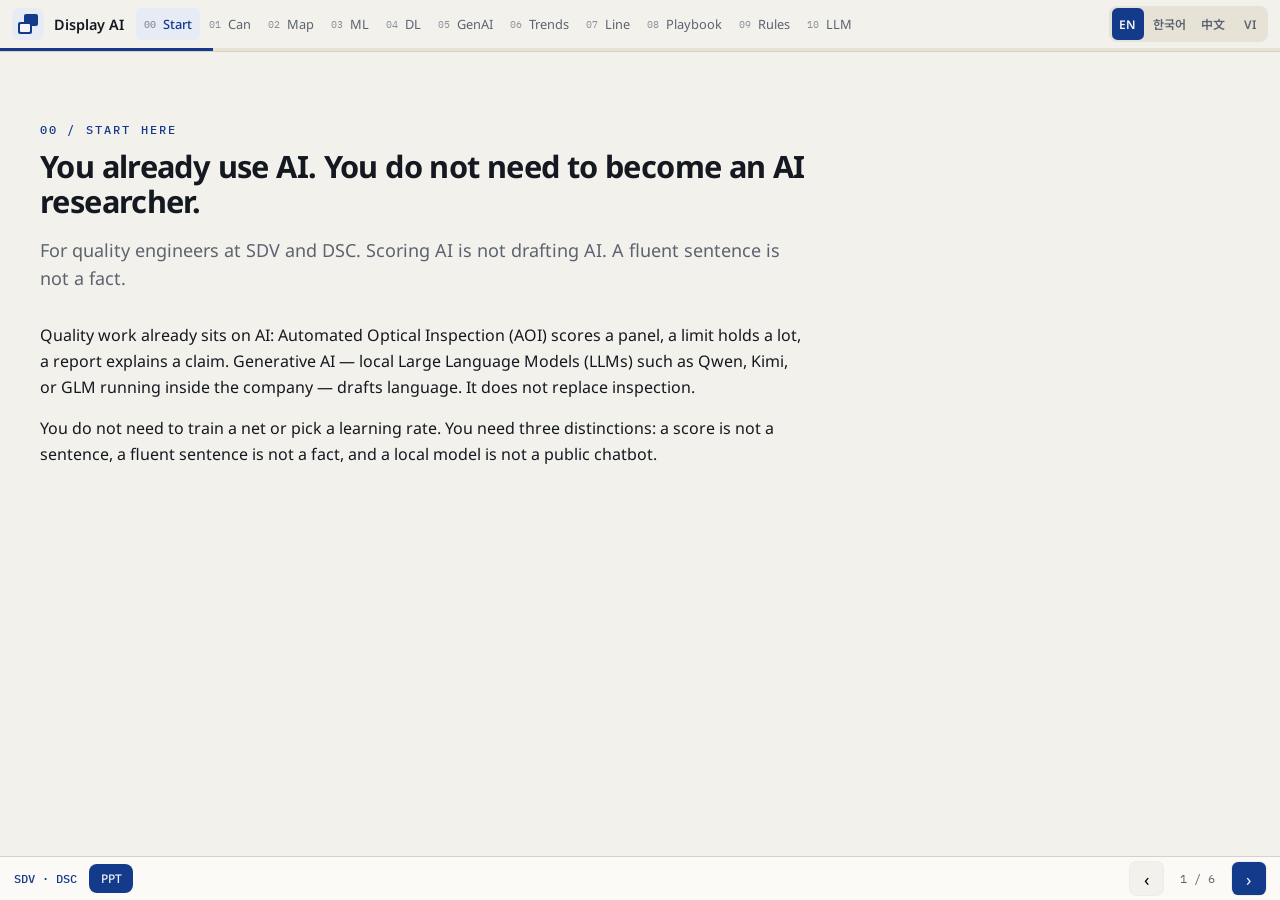
==== commit ae481537: "Present HTML as full-viewport slides" ====
--- a/index.html
+++ b/index.html
@@ -24,7 +24,7 @@
   --mono: "IBM Plex Mono", ui-monospace, Menlo, Consolas, monospace;
 }
 * { box-sizing: border-box; }
-html, body { margin: 0; background: var(--bg); color: var(--ink); font-family: var(--sans); }
+html, body { margin: 0; height: 100%; overflow: hidden; background: var(--bg); color: var(--ink); font-family: var(--sans); }
 a { color: inherit; }
 button { font-family: inherit; cursor: pointer; }
 .wrap { max-width: 72rem; margin: 0 auto; padding: 0 1.5rem; }
@@ -100,7 +100,32 @@
   nav.sec.open { display: block; }
 }
 .burger { display: none; width: 2.75rem; height: 2.75rem; border: 0; background: var(--surface); box-shadow: 0 0 0 1px rgb(20 24 32 / 0.06); border-radius: 0.5rem; }
-@media (max-width: 800px) { .burger { display: inline-flex; align-items: center; justify-content: center; } }
+@media (max-width: 800px) { .burger { display: none; } }
+#app { height: 100%; }
+.deck { height: 100%; display: flex; flex-direction: column; overflow: hidden; }
+header.site { flex: none; position: relative; }
+.top { height: 3rem; padding: 0 0.75rem; max-width: none; }
+nav.sec { border-top: 0; display: flex; flex: 1; min-width: 0; overflow-x: auto; gap: 0.1rem; }
+nav.sec a { min-height: 2rem; font-size: 0.8rem; padding: 0 0.5rem; }
+.langs { margin-left: 0; }
+.langs a { min-width: 2rem; height: 2rem; font-size: 0.75rem; padding: 0 0.4rem; }
+.progress { height: 3px; background: var(--sunken); }
+.progress > div { height: 100%; background: var(--accent); }
+.stage { flex: 1; min-height: 0; position: relative; overflow: hidden; }
+.slide-inner { padding: 1.1rem 2.5rem 0.5rem; }
+.slide-inner section { margin-top: 0; }
+.slide-inner .hero { padding-bottom: 0.8rem; }
+.slide-inner .hero h1 { font-size: clamp(1.4rem, 2.4vw, 2rem); }
+.hit { position: absolute; top: 0; bottom: 0; width: 2rem; border: 0; background: transparent; z-index: 5; }
+.hit.left { left: 0; }
+.hit.right { right: 0; }
+.bar { flex: none; height: 2.75rem; display: flex; align-items: center; gap: 0.75rem; padding: 0 0.9rem; border-top: 1px solid var(--line); background: var(--surface); }
+.bar .sites { font-family: var(--mono); font-size: 0.75rem; font-weight: 500; color: var(--accent); margin: 0; }
+.bar .dl { margin: 0; padding: 0.35rem 0.7rem; font-size: 0.75rem; }
+.bar .navbtns { margin-left: auto; display: flex; align-items: center; gap: 0.4rem; }
+.bar button { width: 2.1rem; height: 2.1rem; border: 0; border-radius: 0.4rem; background: var(--bg); box-shadow: 0 0 0 1px rgb(20 24 32 / 0.06); font-size: 1.1rem; }
+.bar .nextbtn { background: var(--accent); color: var(--accent-fg); }
+.bar .count { font-family: var(--mono); font-size: 0.75rem; color: var(--muted); min-width: 3.5rem; text-align: center; }
 
     </style>
   </head>
@@ -116,12 +141,18 @@
   const raw = (location.hash.slice(1) || "/").replace(/^\/?/, "/");
   const [pathPart, qs] = raw.split("?");
   const path = ORDER.includes(pathPart) ? pathPart : "/";
-  const lang = new URLSearchParams(qs || "").get("lang");
+  const sp = new URLSearchParams(qs || "");
+  const lang = sp.get("lang");
   const ok = lang === "ko" || lang === "zh" || lang === "vi" || lang === "en";
-  return { path, lang: ok ? lang : "en" };
-}
-function href(path, lang) {
-  return lang === "en" ? `#${path}` : `#${path}?lang=${lang}`;
+  const s = Math.max(0, Number.parseInt(sp.get("s") || "0", 10) || 0);
+  return { path, lang: ok ? lang : "en", s };
+}
+function href(path, lang, s) {
+  const q = new URLSearchParams();
+  if (lang !== "en") q.set("lang", lang);
+  if (s && s > 0) q.set("s", String(s));
+  const qs = q.toString();
+  return qs ? `#${path}?${qs}` : `#${path}`;
 }
 function el(html) {
   const d = document.createElement("div");
@@ -351,28 +382,70 @@
   return pageGuard(t);
 }
 
-function pager(path, t, lang) {
-  const i = ORDER.indexOf(path);
-  const prev = i > 0 ? t.chrome.nav[i - 1] : null;
-  const next = i < ORDER.length - 1 ? t.chrome.nav[i + 1] : null;
-  return `<nav class="pager">${
-    prev
-      ? `<a href="${href(prev.href, lang)}"><div class="lab">${esc(t.chrome.prev)}</div><div>${esc(prev.num)} ${esc(prev.label)}</div></a>`
-      : `<span></span>`
-  }${
-    next
-      ? `<a class="next" href="${href(next.href, lang)}"><div class="lab">${esc(t.chrome.next)}</div><div>${esc(next.num)} ${esc(next.label)}</div></a>`
-      : ""
-  }</nav>`;
+function toSlides(html) {
+  const parts = html.split(/<section/);
+  const slides = [];
+  if (parts[0] && parts[0].trim()) slides.push(parts[0]);
+  for (let i = 1; i < parts.length; i++) slides.push("<section" + parts[i]);
+  return slides.length ? slides : [html];
+}
+
+function fitSlide(stage) {
+  const inner = stage && stage.querySelector(".slide-inner");
+  if (!inner) return;
+  inner.style.transform = "scale(1)";
+  const s = Math.min(
+    1,
+    stage.clientHeight / Math.max(inner.scrollHeight, 1),
+    stage.clientWidth / Math.max(inner.scrollWidth, 1),
+  );
+  inner.style.transformOrigin = "top center";
+  inner.style.transform = "scale(" + (s > 0 ? Math.max(s, 0.45) : 1) + ")";
+}
+
+function go(delta) {
+  const { path, lang, s } = parse();
+  const t = COPIES[lang];
+  const slides = toSlides(bodyFor(path, t));
+  const n = slides.length;
+  const i = Math.min(s, n - 1);
+  const next = i + delta;
+  const chap = ORDER.indexOf(path);
+  if (next >= 0 && next < n) {
+    location.hash = href(path, lang, next).slice(1);
+    return;
+  }
+  if (next >= n && chap < ORDER.length - 1) {
+    location.hash = href(ORDER[chap + 1], lang, 0).slice(1);
+    return;
+  }
+  if (next < 0 && chap > 0) {
+    location.hash = href(ORDER[chap - 1], lang, 99).slice(1);
+  }
+}
+
+function pager(path, t, lang, i, n) {
+  return `<div class="bar">
+    <p class="sites">SDV · DSC</p>
+    <a class="dl" href="./Display-AI-Briefing-SDV-DSC.pptx" download>PPT</a>
+    <div class="navbtns">
+      <button type="button" class="prevbtn" aria-label="${esc(t.chrome.prev)}">‹</button>
+      <span class="count">${i + 1} / ${n}</span>
+      <button type="button" class="nextbtn" aria-label="${esc(t.chrome.next)}">›</button>
+    </div>
+  </div>`;
 }
 
 function render() {
-  const { path, lang } = parse();
+  const { path, lang, s } = parse();
   const t = COPIES[lang];
   document.documentElement.lang = lang === "zh" ? "zh-CN" : lang;
   document.title = t.meta.title;
+  const slides = toSlides(bodyFor(path, t));
+  const n = slides.length;
+  const i = Math.min(Math.max(s, 0), n - 1);
   const nav = t.chrome.nav
-    .map((n) => `<a class="${n.href === path ? "on" : ""}" href="${href(n.href, lang)}"><span class="n">${esc(n.num)}</span>${esc(n.label)}</a>`)
+    .map((nitem) => `<a class="${nitem.href === path ? "on" : ""}" href="${href(nitem.href, lang, 0)}"><span class="n">${esc(nitem.num)}</span>${esc(nitem.label)}</a>`)
     .join("");
   const langs = [
     ["en", "EN"],
@@ -380,36 +453,50 @@
     ["zh", "中文"],
     ["vi", "VI"],
   ]
-    .map(([id, lab]) => `<a class="${id === lang ? "on" : ""}" href="${href(path, id)}">${lab}</a>`)
+    .map(([id, lab]) => `<a class="${id === lang ? "on" : ""}" href="${href(path, id, i)}">${lab}</a>`)
     .join("");
   document.getElementById("app").innerHTML = `
+    <div class="deck">
     <header class="site">
       <div class="wrap top">
-        <a class="brand" href="${href("/", lang)}">
+        <a class="brand" href="${href("/", lang, 0)}">
           <svg class="mark" viewBox="0 0 32 32" aria-hidden="true"><rect width="32" height="32" rx="8" fill="#e6ebf6"/><rect x="12" y="6" width="14" height="12" rx="2" fill="#143a8c"/><rect x="6" y="14" width="14" height="12" rx="2" fill="#143a8c"/><rect x="8" y="16" width="10" height="8" rx="1" fill="#f4f6fb"/></svg>
-          <span><div class="kicker">${esc(t.chrome.kicker)}</div><div class="brand-name">${esc(t.chrome.brand)}</div></span>
+          <span class="brand-name">${esc(t.chrome.brand)}</span>
         </a>
+        <nav class="sec" id="sec">${nav}</nav>
         <div class="langs" aria-label="Language">${langs}</div>
-        <button class="burger" type="button" aria-label="${esc(t.chrome.openMenu)}">☰</button>
       </div>
-      <nav class="sec" id="sec">${nav}</nav>
+      <div class="progress"><div style="width:${((i + 1) / n) * 100}%"></div></div>
     </header>
-    <main class="wrap">${bodyFor(path, t)}${pager(path, t, lang)}</main>
-    <footer class="site"><div class="wrap">
-      <div class="brand-name">${esc(t.chrome.brand)}</div>
-      <div class="orgs">${t.chrome.footerOrgs.map((o) => `<div class="org"><div class="code">${esc(o.code)}</div><div class="place">${esc(o.place)}</div><div class="note">${esc(o.note)}</div></div>`).join("")}</div>
-      <p class="muted">${esc(t.chrome.footerSites)}</p>
-      <a class="dl" href="./Display-AI-Briefing-SDV-DSC.pptx" download>Download PPT · SDV / DSC</a>
-      <p class="muted" style="margin-top:1rem;font-size:.8rem">${esc(t.chrome.footerNote)} ${esc(t.chrome.footerSources)}</p>
-    </div></footer>`;
-  const burger = document.querySelector(".burger");
-  const sec = document.getElementById("sec");
-  burger?.addEventListener("click", () => sec.classList.toggle("open"));
+    <main class="stage" id="stage">
+      <button type="button" class="hit left" aria-label="${esc(t.chrome.prev)}"></button>
+      <button type="button" class="hit right" aria-label="${esc(t.chrome.next)}"></button>
+      <div class="slide-inner">${slides[i]}</div>
+    </main>
+    ${pager(path, t, lang, i, n)}
+    </div>`;
+  document.querySelector(".prevbtn")?.addEventListener("click", () => go(-1));
+  document.querySelector(".nextbtn")?.addEventListener("click", () => go(1));
+  document.querySelector(".hit.left")?.addEventListener("click", () => go(-1));
+  document.querySelector(".hit.right")?.addEventListener("click", () => go(1));
+  fitSlide(document.getElementById("stage"));
 }
 
 function boot() {
   COPIES = window.__COPIES__;
   addEventListener("hashchange", render);
+  addEventListener("resize", () => fitSlide(document.getElementById("stage")));
+  addEventListener("keydown", (e) => {
+    const tag = (e.target && e.target.tagName) || "";
+    if (tag === "INPUT" || tag === "TEXTAREA") return;
+    if (e.key === "ArrowRight" || e.key === "PageDown" || e.key === " ") {
+      e.preventDefault();
+      go(1);
+    } else if (e.key === "ArrowLeft" || e.key === "PageUp" || e.key === "Backspace") {
+      e.preventDefault();
+      go(-1);
+    }
+  });
   try { render(); }
   catch (err) {
     document.getElementById("app").innerHTML =
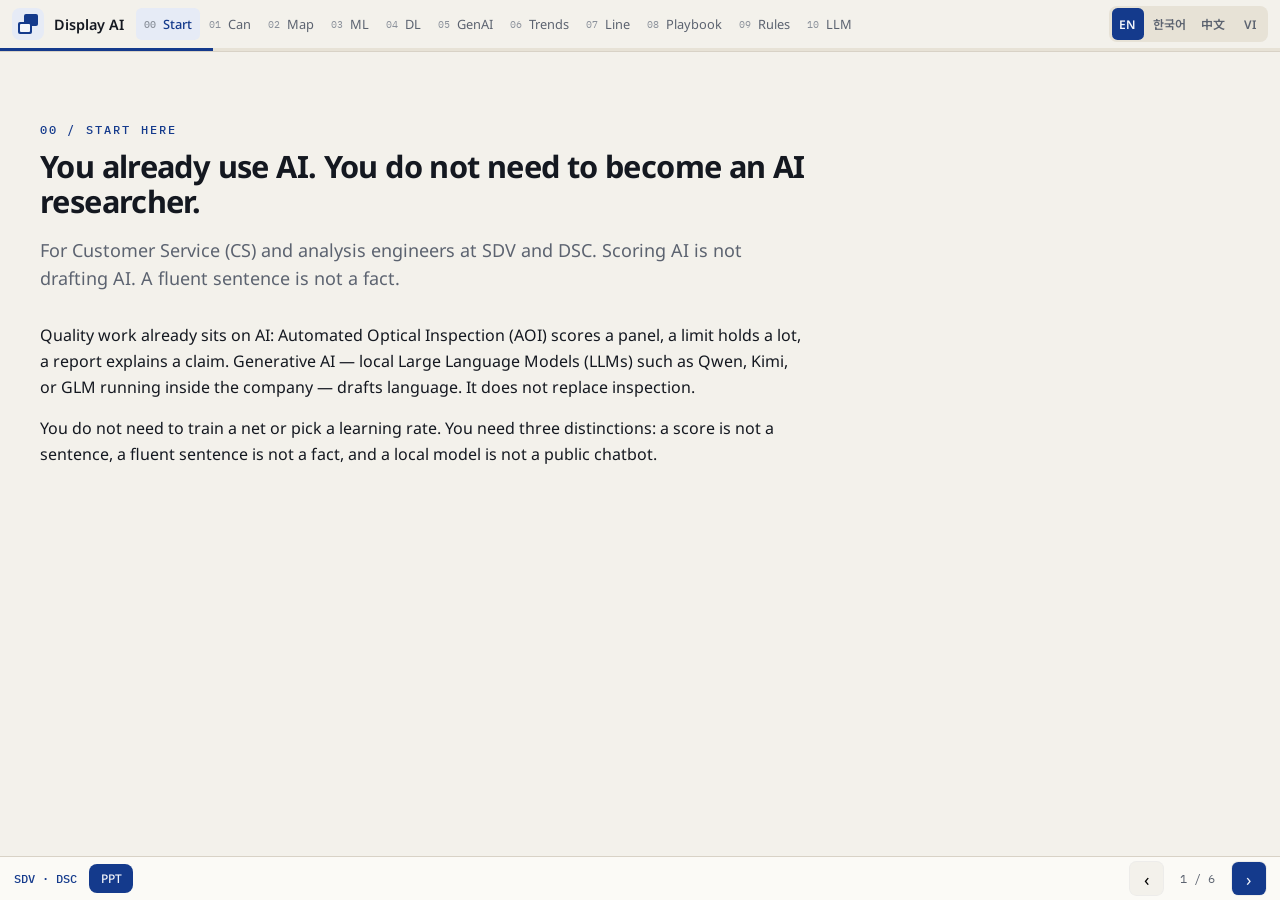
==== commit 57267319: "Audience: CS and analysis engineers; copy polish EN/KO/ZH/VI" ====
--- a/index.html
+++ b/index.html
@@ -131,7 +131,7 @@
   </head>
   <body>
     <div id="app"><p style="padding:2rem;font-family:sans-serif;color:#5c6370">Loading Display AI Briefing…</p></div>
-    <script>window.__COPIES__ = {"en":{"meta":{"title":"Display AI Briefing","description":"AI briefing for Samsung Display quality engineers at SDV and DSC. Local Large Language Models (LLMs): Qwen, Kimi, GLM."},"chrome":{"skip":"Skip to content","kicker":"Quality briefing","brand":"Display AI","openMenu":"Open menu","closeMenu":"Close menu","menu":"Sections","copied":"Copied","copy":"Copy","next":"Next","prev":"Previous","nav":[{"href":"/","label":"Start","num":"00"},{"href":"/limits","label":"Can","num":"01"},{"href":"/map","label":"Map","num":"02"},{"href":"/ml","label":"ML","num":"03"},{"href":"/dl","label":"DL","num":"04"},{"href":"/genai","label":"GenAI","num":"05"},{"href":"/trends","label":"Trends","num":"06"},{"href":"/manufacturing","label":"Line","num":"07"},{"href":"/playbook","label":"Playbook","num":"08"},{"href":"/responsible","label":"Rules","num":"09"},{"href":"/tools","label":"LLM","num":"10"}],"footerSites":"Written for quality engineers at SDV and DSC.","footerOrgs":[{"code":"SDV","place":"Vietnam","note":"Quality engineers at the Vietnam site."},{"code":"DSC","place":"China","note":"Quality engineers at the China site."}],"footerNote":"Educational briefing based on public information. Not an official policy document. Use site-approved local models (Qwen, Kimi, GLM). Do not paste confidential data into public chatbots.","footerSources":"Sources on the Guardrails page.","downloadPpt":"Download slides (PPT)"},"start":{"kicker":"00 / Start here","title":"You already use AI. You do not need to become an AI researcher.","lead":"For quality engineers at SDV and DSC. Scoring AI is not drafting AI. A fluent sentence is not a fact.","intro":["Quality work already sits on AI: Automated Optical Inspection (AOI) scores a panel, a limit holds a lot, a report explains a claim. Generative AI — local Large Language Models (LLMs) such as Qwen, Kimi, or GLM running inside the company — drafts language. It does not replace inspection.","You do not need to train a net or pick a learning rate. You need three distinctions: a score is not a sentence, a fluent sentence is not a fact, and a local model is not a public chatbot."],"whoTitle":"Who this is for","whoItems":[{"title":"Quality engineers","body":"Incoming, in-process, Outgoing Quality Control (OQC), customer claims, Eight Disciplines (8D), Nonconformance Report (NCR). You own the class, the number, and the signature — not the model."},{"title":"Engineers, not AI specialists","body":"You can read a control chart and a Standard Operating Procedure (SOP). You do not need to explain back-propagation."},{"title":"SDV and DSC","body":"Vietnam and China sites. Korean SOP, local shop cards. Same rules on both sites."}],"kindsTitle":"Three jobs, in plain words","kindsLead":"Rules decide. Machine Learning (ML) and Deep Learning (DL) score. Generative AI drafts. Mixing them is how a caption becomes a fake Critical Dimension (CD).","kinds":[{"name":"Rules","body":"If CD is over spec, hold the lot. Interlocks, recipes, Statistical Process Control (SPC). No learning. Still the last word on a running tool.","line":"A chatbot does not override an interlock."},{"name":"Scoring AI (ML / DL)","body":"The model has seen many examples and returns a class or a number: mura vs particle, risk score, remaining life. AOI and Fault Detection and Classification (FDC) live here.","line":"This is the system of record for pass/fail on a panel."},{"name":"Drafting AI (generative)","body":"The model writes what did not exist: an 8D shell, a translation, a hypothesis list. Qwen, Kimi, and GLM do this job. A human still signs.","line":"Fluent is not the same as true. Every number needs SOP, a Manufacturing Execution System (MES), or a gauge."}],"weekTitle":"A quality week with AI","weekLead":"You do not need a new Key Performance Indicator (KPI) named “AI usage.” You need fewer hours on first drafts and zero invented specs in a customer file.","weekItems":[{"title":"Inspection","body":"AOI still classifies the panel. Generative AI may describe a photo as a hypothesis. It may not close the lot."},{"title":"8D and NCR","body":"8D is the Eight Disciplines form for a claim or NCR. Paste the log and the SOP excerpt into the local model. Ask for D1–D3 only. You fill D4–D8 from data."},{"title":"Customer claims","body":"Draft a timeline and a question list. Do not let the model invent a containment date or a parts-per-million (ppm) figure."}],"termsTitle":"Acronyms — full name on first use","termsLead":"Later pages use the short form. This list is the first use.","terms":[{"term":"8D","body":"Eight Disciplines. Claim or NCR form: D1 team, D2 problem, D3 containment, D4 cause, D5–D8 correct, implement, prevent, close."},{"term":"NCR","body":"Nonconformance Report. Internal file when a lot or part is off spec."},{"term":"AOI","body":"Automated Optical Inspection. Production class on a panel photo."},{"term":"FDC","body":"Fault Detection and Classification. Trace model that flags a walking tool."},{"term":"SOP","body":"Standard Operating Procedure."},{"term":"MES","body":"Manufacturing Execution System. Source of lots, dates, and official numbers."},{"term":"SPC","body":"Statistical Process Control."},{"term":"PLC","body":"Programmable Logic Controller. Interlocks live here."},{"term":"CD","body":"Critical Dimension. A gauge number, not a caption."},{"term":"OQC","body":"Outgoing Quality Control."},{"term":"ppm","body":"parts per million."},{"term":"ML / DL","body":"Machine Learning / Deep Learning. Scoring AI: class, score, box."},{"term":"LLM","body":"Large Language Model. Qwen, Kimi, GLM on site. Drafts, does not inspect."},{"term":"RAG","body":"Retrieval-Augmented Generation. The model may quote only what you indexed."},{"term":"DOE","body":"Design of Experiments."},{"term":"PdM","body":"Predictive Maintenance. Remaining-life score, not a paragraph."},{"term":"FMEA","body":"Failure Mode and Effects Analysis."},{"term":"L0–L4","body":"Layers on the line. L0 rules, L1 classical ML, L2 DL, L3 generative, L4 agent."}],"pathTitle":"Sections","pathLead":"Scoring, drafting, the line, and the local models.","pathShortTitle":"","pathShort":[{"num":"00","title":"Start","href":"/","body":"Who it is for, three jobs, a quality week."},{"num":"01","title":"Can / cannot","href":"/limits","body":"What AI can do. What it cannot. Same split for generative AI."},{"num":"05","title":"GenAI","href":"/genai","body":"How drafting actually works. Hallucination, Retrieval-Augmented Generation (RAG), a prompt as a work order."},{"num":"08","title":"Playbook","href":"/playbook","body":"Quality prompts you can steal. Weak vs better."},{"num":"09","title":"Rules","href":"/responsible","body":"Sign-off. What not to paste. What to do this week."}],"pathFullTitle":"","pathFull":"","close":""},"limits":{"kicker":"01 / Can and cannot","title":"AI is a tool with a job. Outside that job it is noise or risk.","lead":"Before prompts and models: what scoring AI can do, what it cannot, then the same for generative AI. Quality owns the signature either way.","intro":["“AI” in a factory is not one thing. Scoring AI (ML / DL) maps a repeating signal to a class or a number. Generative AI writes language, images, or code that did not exist. Mixing the two is how a caption becomes a fake CD."],"aiTitle":"AI in general — scoring, rules, and drafts together","aiLead":"This column is the whole stack: interlocks, Automated Optical Inspection (AOI), Fault Detection and Classification (FDC), and a local Large Language Model (LLM). Useful. Not magic.","canLabel":"Can","notLabel":"Cannot","aiCan":[{"title":"Score a repeating defect","body":"AOI that has seen your mura library can class a panel photo. That is a trained job, not a chat."},{"title":"Flag a tool that is walking","body":"FDC learns a healthy envelope. It fires when traces leave it — often still inside spec."},{"title":"Rank work for a scarce hour","body":"Which ten lots to re-inspect. Which chamber to look at first. A queue, not a verdict."},{"title":"Draft language after the score","body":"Once AOI or a log exists, a model can write the 8D shell or the translation. Draft only."}],"aiNot":[{"title":"Replace an interlock or a spec","body":"If CD > spec, hold the lot. A model does not get a vote on a running tool."},{"title":"Stay right after the process moves","body":"A classifier trained on last year’s stack silently rots after lighting, material, or recipe change. Someone must retrain."},{"title":"Be accountable to the customer","body":"A named engineer signs the ppm, the date, and the containment. The model does not."},{"title":"Know what the chamber did at 3 a.m.","body":"Site knowledge is the review the stack is missing. AI does not walk the bay."},{"title":"Invent a limit that is not in SOP","body":"If the number is not in MES, SOP, or a gauge, it is not a number. It is a guess in your font."}],"genTitle":"Generative AI only — Qwen, Kimi, GLM, and anything that writes","genLead":"Generation is a first draft. It is the wrong tool for pass/fail, metrology, and change control.","genCan":[{"title":"Write D1–D3 of an 8D","body":"8D = Eight Disciplines. From a log and an SOP excerpt you pasted. Leave D4–D8 as questions you fill from data."},{"title":"Turn a night of alarms into hypotheses","body":"Three causes, each with a check. Mark what is missing. You kill the weak ones."},{"title":"Translate a shop card","body":"With every number, unit, tool ID, and revision frozen. Ambiguity stays in parentheses."},{"title":"Describe a defect photo as a hypothesis","body":"Likely class and why. What the photo cannot tell you. Production class still comes from AOI."},{"title":"Draft code or SQL against a schema you gave it","body":"On a copy of the extract. Read the code. Never write credentials to production."}],"genNot":[{"title":"Give a production pass / fail","body":"That is AOI (deep learning), with gold labels and an overkill/escape threshold you chose."},{"title":"Read CD, luminance, or ppm off a caption","body":"Pretty descriptions are not metrology. Numbers come from the instrument or MES."},{"title":"Close change control or download a recipe","body":"A fluent DOE is still a process change when you run it. Existing approval path only."},{"title":"Remember this week’s SOP by itself","body":"Without retrieval it improvises. With a stale index it quotes last quarter fluently."},{"title":"Keep a customer claim safe on a public chatbot","body":"Even “just to try.” Local models only. If they are down, wait."}],"deskTitle":"Quality desk — one line each","deskLead":"Quality jobs mapped to scoring AI and to generative AI.","deskHead":["Job","Scoring AI (ML / DL)","Generative AI"],"deskRows":[{"job":"Panel pass / fail","ai":"Can — trained AOI, with a threshold you own.","gen":"Cannot. Caption is a hypothesis."},{"job":"Chamber drift","ai":"Can — FDC on traces.","gen":"Can summarize the alarm list. Cannot be the alarm."},{"job":"8D / NCR first draft","ai":"Cannot write the story.","gen":"Can draft D1–D3. You fill D4–D8."},{"job":"Customer ppm or date","ai":"Only if a real model or MES produced it.","gen":"Cannot invent it. Leave a blank."},{"job":"Shop-floor translation","ai":"Not its job.","gen":"Can, if every number is frozen and re-read."},{"job":"Recipe or spec change","ai":"Cannot approve.","gen":"Cannot approve. Change control stays human."}],"testTitle":"A thirty-second test before you send","testItems":["Would I still send this if the model vanished tomorrow? If no, you have not checked it.","Is this a score from AOI / FDC / MES, or a sentence from a chat?","Every number: SOP revision, MES, or gauge — or a blank.","If this is pass/fail on a panel, the generative model is the wrong tool.","If a customer name is in the prompt, it left the public internet. Use Qwen / Kimi / GLM on site."],"close":"A score is not a sentence. A fluent sentence is not a fact. Quality owns the signature either way."},"tools":{"kicker":"10 / Local LLM (large language model)","title":"Use Qwen, Kimi, or GLM. Not a public chatbot.","lead":"On site you can run local large language models. They draft. They do not inspect. They do not get to see a public internet log of your recipe.","intro":["Public ChatGPT-class tools are trained and logged outside the company. A customer claim, a stack, or an operator ID does not belong there — even “just to try.”","Qwen, Kimi, and GLM are the on-site assistants. Pick by job, not by hype. All three still hallucinate. Local only means the text stays inside. It does not mean the text is true.","If your site IT points you at a slightly different internal name, the rule does not change: approved local model, no public paste, human sign-off."],"whyTitle":"Why local, for quality","whyItems":[{"title":"Claims and customer names","body":"A complaint file identifies a brand. That is leakage the moment it hits a public log."},{"title":"SOP and limits","body":"Abort limits and shop cards are site knowledge. Local models can search them. Public models should never see them."},{"title":"Photos of panels","body":"A defect photo can still reveal stack, product, or customer. Keep vision prompts on the approved local tool."},{"title":"Audit","body":"When quality is asked “which assistant drafted this 8D?”, the answer should be a site tool, not a personal account."}],"modelsTitle":"The three models, practically","modelsLead":"Capabilities overlap. This is a quality-engineer cheat sheet, not a vendor scorecard. Confirm the exact build with site IT.","models":[{"name":"Qwen","also":"Tongyi / Qwen local weights","good":"General assistant. Strong multilingual (ZH, EN, KO, VI-capable), code, tables, mixed documents.","quality":"Default for 8D shells, yield-table questions, and KO/ZH/VI/EN drafts in one thread."},{"name":"Kimi","also":"Moonshot — long context","good":"Long documents in one go: full SOP chapter, a week of alarm logs, a claim pack with several PDFs.","quality":"Default when the evidence is long. Paste the pack, ask it to quote revision IDs, then cut."},{"name":"GLM","also":"ChatGLM / Zhipu local","good":"Strong Chinese, solid bilingual ZH–EN, structured answers. Natural fit at DSC.","quality":"Default for Chinese shop-floor cards, DSC claim replies, and ZH SOP excerpts that must stay exact."}],"pickTitle":"Which model for which quality job","pickHead":["Job","Start with","Why"],"pickRows":[{"job":"8D D1–D3 from a short log","model":"Qwen or GLM","why":"Short evidence. Need a tight shell, not a novel."},{"job":"Read a long SOP or a full claim pack","model":"Kimi","why":"Long context. Ask it to cite the revision, then verify."},{"job":"Shop-floor Chinese card","model":"GLM","why":"ZH first. Freeze numbers. Keep tool IDs in English."},{"job":"KO → VI translation of a short SOP","model":"Qwen","why":"Multilingual default. Still freeze 2.50 mm as 2.50 mm."},{"job":"Defect photo + ten alarms","model":"Qwen (multimodal if enabled)","why":"Hypothesis only. Production class still comes from AOI."},{"job":"Anything with a customer name","model":"Local only — never public","why":"If the local tool is down, wait. Do not “just this once.”"}],"checkTitle":"Still true on a local model","checks":["Every number in a customer or line document has SOP / MES / gauge behind it.","D4–D8 of an 8D are not closed by the model.","A caption is not CD, luminance, or ppm.","You can name which local model drafted the text.","You would still send this to a customer if the model vanished tomorrow — because you checked it."],"neverTitle":"Do not do this even on Qwen / Kimi / GLM","neverItems":["Dump a full MES extract with operator IDs “so it has context.”","Ask the model for a production pass/fail on a panel.","Let it invent a containment date, a ppm, or a customer promise.","Treat “the model said so” as change control.","Fall back to a public chatbot when the local one is slow."],"close":"Local means the text stays inside. It does not mean the text is true."},"ai":{"kicker":"02 / Foundation","title":"ML, DL, and generative AI are not the same tool","lead":"On a display line, one kind of AI scores a panel. Another writes the deviation report. Using the wrong one wastes time and creates risk.","intro":["You already work with AI even if nobody calls it that. Statistical Process Control (SPC) limits, Fault Detection and Classification (FDC) models, and Automated Optical Inspection (AOI) classifiers are machine learning or deep learning: they map a repeating signal to a score or a class.","Generative AI does a different job. It produces language, images, code, and candidate structures that did not exist before. Agentic systems sit on top and call tools.","This page is the split you need before any factory use-case. Detect versus draft. Score versus explain. Model ops versus a prompt plus a reviewer."],"stackTitle":"The stack on a display line","stackLead":"A new layer does not retire the one below. L0 holds the tool. L1 and L2 score. L3 writes. L4 calls tools. The mura classifier (L2) must be right before a chatbot writes the 8D (L3).","stack":[{"layer":"0","name":"Rules and automation","body":"No learning. Interlocks, recipes, SPC limits, PLC. Deterministic. Still the last word on a running tool.","line":"If CD is over spec, hold the lot."},{"layer":"1","name":"Classical ML","body":"Tabular models on sensors, process logs, and yield. Random forests, gradient boosting, residual models. Output is a score or a flag, not a paragraph.","line":"FDC flags a chamber drift from 40 traces before the next PM."},{"layer":"2","name":"Deep learning","body":"Neural nets on images and sequences. CNNs and vision transformers for inspection; sequence models for traces. This is the production class on a panel photo.","line":"AOI labels mura, particle, scratch, or dead pixel."},{"layer":"3","name":"Generative AI","body":"Models that create text, code, images, or molecular graphs. LLMs, diffusion, structure generators. Fluent is not the same as true.","line":"Draft a 5-why or an 8D D1–D3 from alarm logs. Not a gauge."},{"layer":"4","name":"Agentic AI","body":"A planner that uses the layers below: search SOP, query a table, plot, then propose the next check. Read-only first.","line":"Pull the last 20 lots, overlay the defect map, list three DOE factors."}],"eightTitle":"8D is a form, not a model","eightLead":"Eight Disciplines problem solving. Used for customer claims and NCR. Generative AI can draft the first pages. It cannot close the file.","eightSteps":[{"d":"D1","name":"Team","body":"Who owns the file."},{"d":"D2","name":"Problem","body":"What failed, where, how many. From MES, AOI, or the claim — not from a caption."},{"d":"D3","name":"Containment","body":"What we hold now. Dates and lots from the log only."},{"d":"D4","name":"Root cause","body":"Why. Needs data. The model does not invent this."},{"d":"D5","name":"Corrective action","body":"What will fix this lot or this cause."},{"d":"D6","name":"Implement","body":"Run it. Change control if the process moves."},{"d":"D7","name":"Prevent","body":"So it does not come back."},{"d":"D8","name":"Close","body":"File and sign. A named engineer."}],"eightRule":"Ask the local model for D1–D3 only. You fill D4–D8 from data. Do not use an 8D as a substitute for AOI pass/fail.","compareTitle":"Side by side","compareLead":"The failure modes are not the same, so the review step is not the same.","mlName":"ML / DL","genName":"Generative AI","compareRows":[{"label":"Job","ml":"Classify, detect, predict, rank.","gen":"Draft, explain, translate, design options."},{"label":"Output","ml":"A label, score, bounding box, or remaining-life number.","gen":"Text, image, code, a candidate recipe or molecule."},{"label":"Needs","ml":"Labeled line data. Retrain when the process drifts.","gen":"Documents, examples, tools. Ground it or it will invent."},{"label":"On the line today","ml":"AOI, FDC, yield models, virtual metrology, PdM.","gen":"SOP Q&A, 8D drafts, code, translation, virtual CD images, material search."},{"label":"Fails as","ml":"False calls, missed defects, silent drift after a recipe change.","gen":"Hallucination — a fluent, confident wrong answer. Data leakage if you paste secrets."},{"label":"Who owns it","ml":"Process + data + model ops. Change control on the model.","gen":"Any engineer with a prompt. A human signs the production decision."}],"mlTitle":"What ML and DL already do here","mlLead":"These systems are not a 2026 story. They are how inspection and equipment health already run. Generative AI does not replace them.","mlItems":[{"title":"AOI and defect vision","body":"Convolutional nets and vision transformers score panel images for mura, particles, scratches, stains, and dead pixels. They are trained on labeled defect libraries. Accuracy is a metrology problem: gold labels, confusion matrices, overkill versus escape."},{"title":"FDC and trace anomaly","body":"Multivariate models watch tool sensors (temperature, pressure, RF, flow). They learn a healthy envelope and fire when a chamber walks. This is classical ML on time-aligned traces, not a chatbot."},{"title":"Yield and virtual metrology","body":"Tabular models map process parameters to electrical or optical results so you do not have to measure every piece. Useful when metrology is slow or destructive. Drift after a part change is the usual killer."},{"title":"Predictive maintenance","body":"Remaining-useful-life models on pumps, robots, and evaporators. The output is a date or a risk score, not a paragraph. Pair it later with generative AI only to write the work order."}],"genTitle":"What generative AI adds","genLead":"Generation is useful when the output is language, a first draft, or a large design space. It is a poor replacement for a calibrated classifier.","genItems":[{"title":"Language on logs and SOP","body":"Summarize a night of alarms, turn a Korean SOP into shop-floor Vietnamese or Chinese, draft 8D and FMEA shells. Always re-check numbers, unit, and spec limits against the source."},{"title":"Vision-language on a photo","body":"A multimodal model can describe a defect image in words and suggest a class. Treat that as a hypothesis. The production AOI model — trained on your defect taxonomy — remains the system of record."},{"title":"Virtual images and CD assist","body":"Neural style transfer can build a virtual panel image from a layout plus a real photo, so electrode CD can be compared without extra short-loop hardware. Samsung Display published this as a 2023 industry first."},{"title":"Materials and code","body":"Molecule-generation plus property and synthesizability models explore OLED stacks far faster than hand design. Coding copilots write Python or SQL against yield extracts so PE/IE time goes to the question, not the boilerplate."}],"storyTitle":"One defect, every layer","storyLead":"A mura cluster on the module line is not an ML problem or a GenAI problem. It is a stacked workflow. Skip a layer and you either miss the defect or ship a pretty, wrong report.","storySteps":[{"layer":"DL","title":"AOI flags the cluster","body":"The vision model labels a repeating mura pattern on lots from chamber B. This is detection. Confidence and overkill still belong to the inspection team."},{"layer":"ML","title":"FDC says the tool is walking","body":"A trace model shows a slow rise in a deposition sensor over 36 hours — inside spec, outside the healthy envelope. That is prediction, not prose."},{"layer":"GenAI","title":"The draft 5-why appears","body":"An LLM, given the alarm list, the SOP section, and the last similar CAPA, writes three cause hypotheses and the checks for each. Fluent. Still a draft."},{"layer":"Agent","title":"Tools get called","body":"The agent pulls the last 20 lots, overlays the defect map, and lists three DOE factors. It does not change the recipe."},{"layer":"You","title":"Engineer sign-off","body":"You kill the weak hypotheses, keep one, open change control. AI never bypasses the existing process-change path."}],"storyClose":"If you only deploy chat, you get faster paperwork on top of the same escapes. If you only deploy AOI, you still spend hours writing the story. The leverage is the stack.","ruleTitle":"Which one should I use?","rules":[{"when":"A repeating signal needs a score or a class","use":"ML / DL","why":"Inspection images, traces, yield tables. Train, validate, watch drift."},{"when":"You need a first draft, an explanation, or a translation","use":"Generative AI","why":"Reports, SOP Q&A, code, design options. Then a human checks facts."},{"when":"You need detect and then explain","use":"Both, in that order","why":"DL finds the defect. GenAI writes the deviation. Do not swap them."},{"when":"The next step is a tool call (query, plot, search)","use":"Agent on a leash","why":"Useful for pulling lots and drafting DOE. Not allowed to touch the recipe."}],"close":"FDC and yield sit in machine learning. AOI sits in deep learning. Reports, code, and translations sit in generative AI.","nextTitle":"Three deeper pages","nextLead":"ML scores a repeating signal. DL sees the panel. Generative AI drafts.","nextPages":[{"href":"/ml","num":"03","title":"Machine learning","body":"Scores, drift, train/test, FDC, yield, virtual metrology, PdM."},{"href":"/dl","num":"04","title":"Deep learning","body":"Pixels, traces, AOI, gold labels, overkill vs escape."},{"href":"/genai","num":"05","title":"Generative AI","body":"Drafts, tokens, RAG, multimodal, molecules, agents."}]},"ml":{"kicker":"03 / Machine learning","title":"Machine learning scores a repeating signal","lead":"Machine Learning (ML) maps examples to a number or a class. On a display line that is Fault Detection and Classification (FDC), yield, remaining life — not a paragraph.","intro":["You do not write the rule “if pressure > X then alarm.” You show the model many healthy traces and many bad traces. It learns the envelope. That is the whole trick.","Three questions before you trust a score: What is the input? What is the output? How do we know it is still right after a recipe, part, or lighting change?","Deep learning is a kind of ML that learns features from raw images and sequences. This page is the classical layer — tables, traces, and scores. The next page is vision."],"ideasTitle":"Ideas you actually need","ideas":[{"title":"Supervised learning","body":"Every example has a label: this lot yielded 97.2%, this trace is “healthy,” this incoming film is “fail.” Most line models live here. The hidden cost is the gold label — who marked it, and how often they disagree."},{"title":"Unsupervised learning","body":"No label. The model groups lots, chambers, or vendors that look alike. Useful for “what changed this week?” Dangerous if you treat a cluster as a root cause."},{"title":"Overfitting","body":"The model memorizes last month. Accuracy looks perfect on the training set and collapses the week after a PM or a stack tweak. If it cannot survive a held-out week, it is not a model. It is a diary."},{"title":"Features","body":"The columns you feed it: sensor stats, recipe IDs, time-of-day, vendor lot. Garbage features make confident, wrong scores. A process engineer who knows which traces actually move CD is worth more than a fancier algorithm."}],"jobsTitle":"Four jobs on the line","jobsLead":"Name the job before you name the vendor. Each job has a different label, a different metric, and a different failure.","jobs":[{"title":"Classification","body":"Assign a class: pass/fail, mura/particle, vendor A vs B risk. Output is a label plus a confidence. The argument is overkill versus escape.","line":"Incoming AOI on film. A tabular model that flags high-risk vendor lots before they enter TFT."},{"title":"Regression","body":"Predict a number: CD, luminance, yield, remaining useful life. Output is a value you can plot against a gauge. If it cannot beat a simple average, do not deploy it.","line":"Virtual metrology: predict an electrical result from process parameters so you do not measure every piece."},{"title":"Anomaly detection","body":"Learn a healthy envelope and fire when a chamber walks. Often no “fail” labels — just a lot of normal traces. The fight is the threshold: too tight and you drown in alarms.","line":"FDC on deposition: temperature, rate, and vacuum traces stay inside spec, outside the healthy envelope."},{"title":"Ranking","body":"Order lots or tools by risk so the scarce inspector or PE hour goes to the top of the list. Not a hard fail. A queue.","line":"Which ten lots from last night should quality re-inspect before ship."}],"metricTitle":"How you know it works","metrics":[{"title":"Train, validate, test","body":"Train on past lots. Validate while you tune. Test on a week the model has never seen — after a PM if you can. One accuracy number on the training set is a vanity metric."},{"title":"Overkill vs escape","body":"Precision is “of the alarms, how many were real.” Recall is “of the real defects, how many did we catch.” On AOI-like tasks, escape costs a customer. Overkill costs capacity. You choose a point on that curve. The model does not."},{"title":"Drift","body":"A model trained on last year’s stack will silently rot after a material, lighting, or recipe change. Watch the score distribution, not only the dashboard green light. Retrain is a process, not a heroics event."},{"title":"Always vs a dumb baseline","body":"Compare to last-week average, to SPC, to “always predict pass.” If you cannot beat the baseline on a held-out week, you are adding a black box for no gain."}],"lineTitle":"Where ML already sits at SDV and DSC","lineItems":[{"title":"FDC and traces","body":"Multivariate models on temperature, pressure, RF, flow. They learn a healthy envelope. This is not a chatbot reading a log."},{"title":"Yield and virtual metrology","body":"Tabular models map process parameters to electrical or optical results. Useful when metrology is slow or destructive. Drift after a part change is the usual killer."},{"title":"Predictive maintenance","body":"Remaining-useful-life on pumps, robots, evaporators. The output is a date or a risk score. Pair later with generative AI only to write the work order."},{"title":"Incoming and logistics risk","body":"Vendor-lot scores, pack-damage vision (often DL), ETA risk. Same idea: a number you can threshold."}],"notTitle":"What ML is not for","notItems":["Writing an 8D, a 5-why, or a customer letter.","Translating an SOP or explaining a photo in sentences.","Inventing a spec you did not measure.","Replacing interlocks, SPC limits, or change control.","A one-shot model with no owner, no gold set, and no retrain trigger."],"checkTitle":"Engineer checklist","checks":["Who labeled the gold data, and do two engineers agree on the same lot?","What is the held-out week, and did it include a PM or a recipe delta?","What happens on a false call — hold, re-inspect, or ignore?","What event forces a retrain (stack, lighting, part, vendor)?","Is the baseline (SPC, last-week mean) already good enough?"],"close":"If the output is a score or a class, you are in ML. If the output is a sentence, go to generative AI. If the input is a panel photo, go to deep learning."},"dl":{"kicker":"04 / Deep learning","title":"Deep learning sees the panel","lead":"A neural net learns features from pixels and traces. That is why AOI works — and why a lighting change can quietly ruin it.","intro":["Classical ML wants columns you already understand: a mean, a max, a recipe ID. Deep learning starts from the raw thing — a photo, a waveform — and learns which patterns matter.","On a display line the main DL job is inspection: mura, particle, scratch, stain, dead pixel. Sequence models also watch traces when the pattern is too rich for a handful of stats.","DL is still supervised most of the time. Someone has to label thousands of defects. The model is only as honest as that library."],"ideasTitle":"How a net actually sees","ideas":[{"title":"Layers instead of hand features","body":"Early layers find edges and blobs. Later layers find “mura in zone C” or “fiber particle.” You do not draw those features. You pay for them with labeled images."},{"title":"Convolutional nets and vision transformers","body":"CNNs slide small filters across the panel photo. Vision transformers split the image into patches and attend across them. Both can run production AOI. The architecture is less important than the gold set and the lighting."},{"title":"Transfer learning","body":"You rarely train from zero. You start from a net that already saw millions of public images, then fine-tune on your defect taxonomy. That is why a few thousand well-labeled site images can beat a million random ones."},{"title":"Sequences","body":"The same idea on traces: a 1D net or a transformer over time. Useful when a chamber failure is a shape in the waveform, not a single threshold."}],"jobsTitle":"Four jobs that want pixels","jobsLead":"If you can name the class and you have photos, DL is usually the right layer. If you only have a table, stay on the ML page.","jobs":[{"title":"AOI classification","body":"A crop or a full panel in, a class and a score out. This is the system of record for visual defects — not a multimodal chatbot describing the same photo.","line":"Module AOI labels mura vs particle vs scratch. Quality owns overkill vs escape."},{"title":"Localization","body":"Not only “there is a scratch” but a box or a mask on the panel. Needed when you overlay defects on a layout or on a chamber map.","line":"Repeaters that sit on the same pixel coordinates across lots — a process signature, not random dirt."},{"title":"Setup measurement from a photo","body":"Vision finds a region and returns a distance. Samsung Display published the Vietnam site case: picker-to-panel style measurements that used to take a person with a gauge.","line":"SDV: 2 min 30 sec → 10 sec on published setup measurement. Fewer bodies near moving parts."},{"title":"Trace shapes","body":"When FDC stats miss a slow walk that is obvious on a plot, a sequence model can score the shape. Still a score. Still needs a threshold owner.","line":"A deposition rate curve that stays in spec but no longer looks like the golden week."}],"metricTitle":"Why AOI models fail in quiet ways","metrics":[{"title":"Gold labels are the product","body":"If two engineers disagree on “mura vs stain,” the net will learn the disagreement. A weekly gold-set review is more valuable than a new backbone."},{"title":"Class imbalance","body":"True escapes are rare. A net that always says “pass” is 99% accurate and useless. Report escape rate and overkill, not headline accuracy."},{"title":"Domain shift","body":"New stack, new glass, new lighting, new camera, new product. The pixels changed. The net did not get the memo. Treat a product ramp as a retrain trigger."},{"title":"Explainability is limited","body":"Heatmaps show where the net looked. They do not replace a metrology reason. Use them to debug the model, not to close an 8D."}],"lineTitle":"Display uses that are already DL","lineItems":[{"title":"Panel AOI","body":"Mura, particles, scratches, stains, dead pixels. Trained on the site taxonomy. Production class stays here even when a generative model captions the same image."},{"title":"Incoming film and glass","body":"Same idea upstream. Catch vendor defects before they become array scrap."},{"title":"PPE and zone cameras","body":"EHS models for helmets, restricted-area entry. A different gold set, the same DL pattern."},{"title":"Pack damage","body":"Logistics vision on cartons and pallets. Score, then a human on the exceptions."}],"notTitle":"What DL is not for","notItems":["Drafting the 8D from the defect photo. That is generative AI, after the class is set.","Reading a numeric CD or luminance off a snapshot. Instruments do that.","A weekly report or an SOP translation.","A model with no lighting control and no gold set.","Replacing the AOI owner with a chatbot that “looks pretty sure.”"],"checkTitle":"Engineer checklist","checks":["Is the production class coming from the AOI model, or from a caption?","When did we last refresh the gold set — and did a new product land since then?","What is the escape vs overkill target, written down?","Do we log lighting, camera, and product ID next to every image?","Who has the right to change the threshold?"],"close":"DL finds and scores what is on the panel. It does not write the story. The next page is the story layer — generative AI."},"genai":{"kicker":"05 / Generative AI","title":"Generative AI writes what did not exist yet","lead":"It continues a sentence, an image, a molecule. Useful for first drafts. Dangerous as a gauge.","intro":["A classifier answers “which class?” A generative model answers “what comes next?” It is paid to finish your prompt with fluent language, pixels, or a candidate structure.","That is why it feels like a colleague and why it will invent a spec that looks local. Fluency is the product. Truth is your job.","On the line the honest uses are drafts, translation, code, virtual images, and material search — always with a human on numbers, and never as a replacement for AOI or FDC."],"ideasTitle":"How generation actually works","ideas":[{"title":"Tokens, not thoughts","body":"Text is chopped into tokens. The model predicts the next one, again and again. It does not look up your SOP unless you retrieve it — Retrieval-Augmented Generation (RAG). A confident paragraph can still be a chain of likely words."},{"title":"Context window","body":"Only what you put in the prompt (and what retrieval adds) is in play. Long windows help. They do not replace an indexed, current SOP corpus."},{"title":"Temperature and sampling","body":"Higher temperature = more variety, more invention. For specs, recipes, and code, keep it low. You want the boring answer."},{"title":"Hallucination is normal","body":"The model fills gaps. It will quote a limit you never pasted. Treat every number as guilty until it matches SOP, MES, or a gauge."}],"jobsTitle":"Jobs that want a draft","jobsLead":"If the output is language, an image that did not exist, code, or a candidate molecule, you are in this layer. If the output is pass/fail, go back to ML or DL.","jobs":[{"title":"Language on logs and SOP","body":"Summarize a night of alarms. Draft 8D and FMEA shells. Turn a Korean SOP into shop-floor Vietnamese or Chinese. Freeze every number.","line":"SDV and DSC shifts can share one SOP if the translation keeps 2.50 mm as 2.50 mm, not 2.5."},{"title":"Vision-language","body":"Drop a defect photo and a spec snippet in the same prompt. Get a hypothesis and the SOP section to open. The production class still comes from AOI.","line":"Night shift photographs a stain, pastes ten alarms, asks what to check at 08:00. Day-shift owner confirms."},{"title":"Virtual images and CD assist","body":"Neural style transfer can build a virtual panel image from a layout plus a real photo. Samsung Display published this in 2023 as a CD-measurement assist — generative vision in the service of metrology.","line":"Fewer extra short-loop samples. The virtual width still has to agree with a golden gauge."},{"title":"Materials and code","body":"Generate / predict / synthesizable loops explore OLED stacks. Copilots write Python or SQL against a yield extract. Chemists and PE still close the loop in a lab or on a copy of the data.","line":"Paste a CSV schema, ask for a 3σ lot list. Read the code. Run it on a copy."}],"metricTitle":"RAG, agents, and the 2026 stack","metrics":[{"title":"RAG — retrieval first","body":"Search approved SOP, manuals, and CAPA, then write from those passages. Without retrieval the model improvises. With a stale index it quotes last quarter’s limit fluently."},{"title":"Fine-tune vs retrieve","body":"Fine-tuning changes how the model talks. Retrieval changes what it is allowed to know this week. For SOP, retrieval almost always wins. Fine-tune is for tone and format, not for the current abort limit."},{"title":"Agents","body":"A planner that calls tools: search, SQL, a plot, a ticket. Useful for “pull last 20 lots and draft the DOE.” Not allowed to write a recipe. Read-only tools first. Log every call."},{"title":"Multimodal","body":"Text plus image plus, sometimes, a PDF. A caption is not metrology. Pixel pitch, CD, and luminance still come from the instrument."}],"lineTitle":"Prompt as a work order","lineItems":[{"title":"Role","body":"“You are a display process engineer.” It sets jargon and caution. It is not a security control."},{"title":"Evidence","body":"Paste the log, the SOP excerpt, the schema. If a number is not in the prompt, the model must leave a blank — say so."},{"title":"Constraints","body":"Freeze units. Ban invented part numbers. Ask for sources. Ask what is missing."},{"title":"Output shape","body":"Three hypotheses, each with a check. D1–D3 only. A table, not an essay. Shape is how you review."}],"notTitle":"Never use generative AI for","notItems":["A production pass/fail on a panel. That is AOI (DL).","A numeric CD, luminance, or yield taken from a caption.","Pasting unreleased stacks, recipes, customer names, or full MES extracts into a public model.","Closing change control or downloading a recipe to a tool.","A customer report whose numbers you did not re-check against SOP or MES."],"checkTitle":"Engineer checklist","checks":["Is this a draft, or am I about to treat it as a gauge?","Where did each number come from — prompt, retrieval, or invention?","Is the assistant the approved one, with SOP actually indexed?","Did I strip customer names, unreleased stacks, and operator IDs?","Who signs if this sentence reaches the line or a customer?"],"close":"Generation is leverage on paperwork, translation, code, and search. Detection still belongs to ML and DL."},"trends":{"kicker":"06 / 2026 landscape","title":"Copilots were last year. Agents are this year.","lead":"The models got more multimodal and more willing to use tools. For a display engineer, that means photos, logs, and SOP can sit in one conversation — if you govern the data.","intro":["2023–2024 was chat in a browser. 2026 is models that read a panel photo, search an SOP, write a script, and propose the next measurement. Vendors call this agentic AI.","Adoption in factories is no longer a pilot slide. A 2026 RSM manufacturing survey reported 79% of respondents already using generative AI, with agentic use following. The gap is no longer access. It is judgment: what the model is allowed to see, and who signs the output."],"items":[{"num":"01","title":"Agentic AI","what":"An agent plans steps, calls tools (search, SQL, a plot, a ticket), and returns a recommended action list. It is not a prettier dashboard.","whyNow":"Tool-use and longer planning finally hold up on messy industrial tasks, not just demo tickets. Samsung Electronics said in March 2026 it will extend agentic AI across manufacturing toward AI-driven factories by 2030.","line":"“Pull last week’s mura lots on line 2, group by chamber, draft the DOE two-pager.” The agent queries, clusters, writes. You still approve the experiment.","watch":"An agent with write access is a process-safety issue. Read-only tools first. Log every call. A human owns the change.","labels":{"what":"What it is","whyNow":"Why 2026","line":"On the line","watch":"Watch-out"}},{"num":"02","title":"Multimodal models","what":"One model accepts text, images, sometimes traces or PDFs, and answers in mixed form. You can drop a defect photo and a snippet of the spec in the same prompt.","whyNow":"Vision-language models are good enough to describe mura texture, particle morphology, and scratch direction — as a second opinion, not as AOI.","line":"Night-shift engineer photographs a stain, pastes the last ten alarms, asks for likely class and the SOP section to open. The answer is a starting point for the day-shift owner.","watch":"Pretty descriptions are not metrology. Pixel pitch, CD, and luminance numbers must come from the instrument, not from the caption.","labels":{"what":"What it is","whyNow":"Why 2026","line":"On the line","watch":"Watch-out"}},{"num":"03","title":"RAG — answers grounded in your files","what":"Retrieval-augmented generation searches approved SOP, manuals, and CAPA, then writes the answer from those passages. Without retrieval, the model improvises.","whyNow":"Long context helps, but a well-indexed SOP corpus is still more trustworthy than hoping the model memorized last quarter’s revision.","line":"“What is the abort limit on this evaporator after a nozzle change?” The system cites the current Korean SOP and the Vietnamese shop card, with revision IDs.","watch":"Stale indexes are dangerous. If the SOP moved and the corpus did not, the model will quote the old number fluently. Index freshness is a process owner’s job.","labels":{"what":"What it is","whyNow":"Why 2026","line":"On the line","watch":"Watch-out"}},{"num":"04","title":"Coding copilots","what":"Inline completion, test stubs, SQL, and plot code. The bottleneck in PE/IE is often wrangling the extract, not the statistics.","whyNow":"Models are competent at pandas, matplotlib, and JMP-like workflows if you paste a schema and a clear question. They still invent column names if you let them.","line":"Paste a yield CSV schema, ask for a daily trend with a control band and a list of lots outside 3σ. Read the code. Then run it on a copy of the data.","watch":"Never point a copilot at the production database with write credentials. No customer names, no unreleased stack data in the prompt.","labels":{"what":"What it is","whyNow":"Why 2026","line":"On the line","watch":"Watch-out"}},{"num":"05","title":"Reasoning models","what":"Models that spend tokens on intermediate steps: longer 5-why, FMEA, conflicting-evidence reviews. Slower, better at multi-hop logic than a fast chat model.","whyNow":"Useful when the task is a structured argument (why this chamber, why not that recipe) rather than a one-line classification.","line":"Feed two competing CAPAs and the last month of FDC. Ask which hypothesis is still live and which checks would kill it. Treat the chain of thought as a review aid.","watch":"A longer answer is not a truer answer. Hidden chain-of-thought can still smuggle a wrong unit. Check every number.","labels":{"what":"What it is","whyNow":"Why 2026","line":"On the line","watch":"Watch-out"}},{"num":"06","title":"Governance as a feature","what":"Allow-lists for tools, audit logs, data residency, and “this model may not see this folder.” In 2026 this is part of the product, not a slide after go-live.","whyNow":"EU AI Act-class rules, customer audits, and a year of leakage incidents made shadow-IT chat a real finding. Approved tools will win over the cleverest public chatbot.","line":"Use the company-approved assistant for SOP and logs. Public models are for public knowledge only — textbooks, language, generic Python.","watch":"If a tool cannot show you where a number came from, do not put that number in a customer report.","labels":{"what":"What it is","whyNow":"Why 2026","line":"On the line","watch":"Watch-out"}}],"statsTitle":"Public numbers, not internal targets","stats":[{"value":"79%","label":"Manufacturers already using generative AI (RSM, 2026).","source":"RSM manufacturing survey, 2026"},{"value":"45.6%","label":"CAGR cited for industrial AI, 2023–2028.","source":"Samsung Display AX briefing, 2025"},{"value":"2030","label":"Samsung Electronics target for AI-driven factories across manufacturing.","source":"Samsung Newsroom, 1 Mar 2026"}],"chartTitle":"Industrial AI market, public estimate","chartCaption":"USD billions. 2023 actual vs 2028 estimate as cited in Samsung Display’s public AI article (USD 3.2B → 20.8B). Directional, not a forecast you should put in a customer deck without the original source.","chartY":"USD billion","factoryTitle":"Samsung’s 2030 factory frame","factoryBody":["On 1 March 2026 Samsung Electronics announced a plan to move manufacturing operations to AI-driven factories by 2030. The stated span is inbound logistics, production, quality, and shipment — plus digital twins and specialized agents for quality, production, and logistics.","That is a group-level manufacturing vision, not a site SOP. For display engineers the practical read is: inspection, equipment health, and document workflows will keep absorbing both ML/DL and generative layers. Your job is to know which layer you are touching."],"factoryQuote":"The next phase of manufacturing innovation lies in building autonomous environments where AI truly understands operational contexts in real time and independently executes optimal decisions.","factoryCite":"YoungSoo Lee, EVP, Head of Global Technology Research, Samsung Electronics — 1 Mar 2026","quarterTitle":"What to do with this, this quarter","quarterItems":["List the three reports or analyses you rewrite every week. Those are GenAI candidates. List the three signals you already score. Those stay ML/DL.","Find the approved assistant and whether SOP retrieval is actually indexed for your line. If it is not, do not fake it with a public model.","Pick one multimodal habit: photo + alarms, never photo alone, and never a number from the caption."]},"mfg":{"kicker":"07 / Factory","title":"Where each kind of AI attaches to the line","lead":"Every step already has data. ML/DL turns that data into a score. Generative AI turns it into a draft. Agents fetch. None of them own the recipe.","intro":["This is not a separate “display industry” tour. You already live on TFT, deposition, module, and inspection. Below is the same value chain with the two AI jobs labeled, plus the three Samsung Display cases that are public.","If a box says ML, someone has to label data and watch drift. If it says GenAI, someone has to check the draft. If it says agent, someone has to deny write access."],"chainTitle":"Value chain, labeled","chainLead":"Read left to right as product flow. Equipment health and EHS sit across every step.","mlTag":"ML / DL","genTag":"GenAI","agentTag":"Agent","chain":[{"step":"01","name":"Incoming material","ml":"Vendor lot risk, incoming AOI on film and glass, moisture and particle scores.","gen":"Translate incoming spec deltas; draft a deviation when a COA is off.","agent":"Pull last n lots from a supplier and summarize open NCMRs."},{"step":"02","name":"TFT / backplane","ml":"CD and overlay models, array yield predictors, photo/etch FDC.","gen":"Virtual CD images from layout + photo (style transfer). Recipe-change notes.","agent":"Cluster scrap by layer and propose the first DOE factors."},{"step":"03","name":"OLED deposition & encapsulation","ml":"Rate and uniformity models, evaporator health, encapsulation leak flags.","gen":"Material structure search (generate / predict / synthesizable). Shift-report drafts.","agent":"Compare today’s crystal and rate traces to the last golden week."},{"step":"04","name":"Module","ml":"Bond, align, and luminance inspection classifiers.","gen":"Customer-facing failure description in EN/ZH/VI from a Korean write-up.","agent":"Build a pack of similar returns for the quality meeting."},{"step":"05","name":"Inspection & quality","ml":"AOI taxonomy, escape/overkill trade-off, reliability screens.","gen":"8D / 5-why / FMEA shells from logs plus SOP passages.","agent":"Fetch like-defects and the last CAPA, then draft the review pack."},{"step":"06","name":"Logistics & ship","ml":"Pack damage vision, slotting, ETA risk.","gen":"Packing instruction translations that keep numbers frozen.","agent":"Reslot a hold lot against remaining capacity — proposal only."},{"step":"EQ","name":"Equipment health","ml":"FDC, remaining useful life, spare-part demand.","gen":"Work-order text from alarm codes. Troubleshooting from the manual.","agent":"Schedule a PM window against the production calendar — still needs approval."},{"step":"EHS","name":"Safety","ml":"Camera models for PPE and restricted-zone entry.","gen":"Near-miss write-ups and toolbox-talk drafts in local language.","agent":"Check open actions before a hot-work permit is issued."}],"casesTitle":"Three public Samsung Display cases","casesLead":"From Samsung Display’s public AI article (2025). No internal yields, no tool IDs. The Vietnam measurement case is the one SDV engineers should be able to retell.","cases":[{"tag":"SDV · measurement","title":"Automated setup measurement, Vietnam site","where":"Samsung Display Vietnam","kind":"ML / computer vision","body":["Equipment setup used to mean a person measuring distances on the tool — for example picker-to-panel — with the usual time, error, and safety cost of putting a body near moving parts.","The published software lets an engineer capture the scene on a mobile device. Vision models find the measurement region and return the distance."],"result":"Inspection time 2 min 30 sec → 10 sec. Fewer manual errors, less exposure."},{"tag":"R&D · CD","title":"Virtual image-based CD measurement","where":"Display industry first, 2023 (public claim)","kind":"Generative (neural style transfer)","body":["Critical dimension checks on electrodes normally want a physical short-loop sample. The published method extracts pattern layout from the design and combines it with a real panel image to synthesize a virtual image for width comparison.","That is generative vision in the service of metrology, not a chatbot. It still has to agree with a golden gauge."],"result":"Fewer extra samples, shorter development loops — as stated in the public article."},{"tag":"R&D · materials","title":"Generative design for organic materials","where":"Material research","kind":"Generative (three-model loop)","body":["Three models: molecule generation, property prediction, synthesis prediction. The chemist sets a skeleton and target properties; the loop proposes structures learned from simulation and experiment.","Manual exploration is a handful of ideas per month. The published system is described as searching millions of structures in the same window. Screening still ends in a lab, not in a slideshow."],"result":"Search space of candidate OLED materials scaled from hand design to monthly millions."}],"twinTitle":"Digital twins and the 2030 frame","twinBody":["A digital twin is a living model of a tool or a line: recipe, sensors, and constraints, updated from the real process. You try a parameter change in the twin before you spend a lot.","Samsung’s 2030 manufacturing message puts twins together with agents and task robots (line, logistics, assembly, EHS). For display, the honest near-term twin is usually one chamber or one inspection cell, not the whole fab."],"twinItems":[{"title":"Twin","body":"Simulate a recipe delta. ML models often sit inside the twin as virtual metrology."},{"title":"Agent","body":"Ask the twin a question in language, get a table and a recommended check — not an auto-download to the tool."},{"title":"Robot","body":"Logistics and hazardous-area sensing. Still a safety-rated system with its own sign-off."}],"matrixTitle":"Cheat sheet","matrixLead":"When someone says “let’s put AI on this step,” ask which column they mean.","matrixHead":["Step","ML / DL","Generative","Agent"],"matrix":[{"step":"TFT / CD","ml":"Overlay & CD models","gen":"Virtual CD image","agent":"DOE from scrap clusters"},{"step":"Deposition","ml":"Rate / uniformity / FDC","gen":"Shift report, material search","agent":"Golden-week compare"},{"step":"AOI","ml":"Defect classifier","gen":"8D draft from image + log","agent":"Like-defect pack"},{"step":"Equipment","ml":"PdM, FDC","gen":"Work order from alarms","agent":"PM vs production calendar"},{"step":"Documents","ml":"—","gen":"SOP Q&A, translation","agent":"Cite current revision"}]},"play":{"kicker":"08 / Practice","title":"A playbook you can run this week","lead":"Prompts are not magic. A good prompt is a work order: role, data, constraints, output shape, and what the model must not invent.","intro":["Use Qwen, Kimi, or GLM on site. The boxes below are patterns, not a license to paste line data into a public chatbot.","English often produces better code. Your own language is better for shop-floor SOP and for teaching. Numbers, units, and tool IDs must pass through unchanged in every language."],"rolesTitle":"By role","roles":[{"role":"Process","uses":["Summarize a night of alarms into three hypotheses with checks.","Draft a DOE one-pager from a defect trend.","Ask what a recipe delta typically moves — then verify in the twin or on data, never from the model alone."]},{"role":"Equipment","uses":["Translate an alarm code into the manual section and the first five checks.","Turn a troubleshooting thread into a clean work order.","Ask for a spare-part narrative only after the PdM model has a score."]},{"role":"Quality","uses":["8D / 5-why / Ishikawa shells from logs + SOP passages.","Classify a customer complaint sentence into the internal taxonomy, then confirm.","Describe a defect photo as a hypothesis, not as the official class.","Draft a claim timeline with blanks for every date you did not paste."]},{"role":"PE / IE","uses":["Python for daily yield, takt loss, and 3σ lot lists.","SQL against an extract, never against production with write access.","Explain a chart in the language of the meeting — after the chart is real."]},{"role":"Everyone","uses":["KO ↔ EN ↔ ZH ↔ VI for SOP and mail, freezing every number.","Meeting notes into action lists with owners.","“What does this abbreviation mean in our process?” — still verify."]}],"promptTitle":"Prompts worth stealing","promptLead":"Replace the bracketed fields. Delete anything you would not put in an open ticket. Copy, paste, then edit.","prompts":[{"id":"log","title":"Alarm log → hypotheses","use":"Process / equipment, after a night of trips","kind":"Generative","text":"You are a display process engineer. Below is a time-ordered alarm log from one tool. Do not invent sensor names or spec limits that are not in the text.\n\n1) Summarize the sequence in five lines.\n2) Give three root-cause hypotheses, each with a check I can run today.\n3) Mark any hypothesis that needs data I did not provide.\n4) End with a 5-why draft. Leave numbers blank if they are missing.\n\nLog:\n[paste]"},{"id":"photo","title":"Defect photo → hypothesis","use":"Quality / module, multimodal","kind":"Generative + vision","text":"You are assisting an AOI engineer. I will attach a panel photo. Our classes are mura, particle, scratch, stain, dead pixel, other.\n\nReturn:\n- Most likely class, and why (texture, location, shape).\n- Second class if the first is weak.\n- What the photo cannot tell me (size in µm, layer, electrical fail).\n- Three questions I should ask the process owner.\n\nDo not output a numeric CD, luminance, or yield. Those come from instruments."},{"id":"code","title":"Yield extract → plot + outliers","use":"PE / IE","kind":"Generative (code)","text":"Write Python 3 with pandas and matplotlib only. Columns in the CSV: date, line, lot, yield_pct, defect_ppm, chamber.\n\n- Daily median yield by line, with a band at median ± 3σ of the last 30 days.\n- Print lots outside the band.\n- Do not invent extra columns.\n- Include comments. No file writes except the chart PNG.\n\nAssume the CSV is already loaded as df."},{"id":"xlate","title":"SOP translation, numbers frozen","use":"Any role, KO/EN/ZH/VI","kind":"Generative","text":"Translate the SOP excerpt into clear shop-floor [Vietnamese / Chinese / English / Korean].\n\nRules:\n- Keep every number, unit, tool name, and revision ID exactly as written.\n- If a sentence is ambiguous, keep the source in parentheses.\n- Use short imperative steps, not marketing language.\n- End with a glossary of process terms you kept in English.\n\nText:\n[paste]"},{"id":"8d","title":"Claim + log → 8D D1–D3","use":"Quality, after a customer claim or internal NCR","kind":"Generative · Qwen or GLM","text":"You are assisting a display quality engineer. Draft 8D sections D1–D3 only from the claim and the log below. Use Qwen/Kimi/GLM locally — this prompt assumes an on-site model.\n\nRules:\n- Quote the SOP revision if it appears. If it does not, write “revision missing.”\n- Do not invent a ppm, a date, a customer name, or a containment action that is not in the text.\n- Leave D4–D8 as questions I must fill.\n- Flag any cause that is not supported by the log.\n\nClaim:\n[paste]\n\nLog:\n[paste]"},{"id":"claim","title":"Customer sentence → taxonomy + questions","use":"Quality / CS, incoming claim","kind":"Generative · GLM or Qwen","text":"You are assisting incoming quality. Classify the customer sentence into our taxonomy: mura, particle, scratch, stain, dead pixel, luminance, other.\n\nReturn:\n- Most likely class, and the words that drove it.\n- What the sentence cannot tell us (layer, size, lot, date).\n- Five questions I should ask before I open an 8D.\n- Do not invent a lot ID or a ppm.\n\nSentence:\n[paste]"}],"englishNote":"For code, start in English even if the rest of your day is Korean, Chinese, or Vietnamese. Then comment the script in the language your shift actually reads.","goodBadTitle":"Bad prompt, better prompt","badLabel":"Weak","goodLabel":"Better","pairs":[{"bad":"Why is yield down?","good":"Yield on line 2 module fell 2.1 pp from 10–17 Aug vs the prior 4 weeks. Top defect is mura in zone C. Chamber B deposition. Give three hypotheses and a check for each. Do not invent a spec I did not give you.","why":"Time window, process step, geography of the defect, and a ban on invented specs."},{"bad":"Write an 8D for this.","good":"Draft D1–D3 only, using the log and SOP excerpt below. Quote the SOP revision. Leave D4–D8 as questions I must fill. Flag any cause that is not supported by the log.","why":"Limits the model to the evidence you provided and stops it from closing the CAPA in fiction."},{"bad":"Translate this SOP.","good":"Translate to shop-floor Vietnamese. Freeze every number and unit. Keep tool IDs in English. List terms you were unsure about at the end.","why":"A bare “translate” will happily round 2.50 mm to 2.5 mm and drop a revision letter."}],"flowTitle":"From alarm to 8D, with the stack","flowLead":"A full loop so the playbook is not just four text boxes.","flow":[{"step":"1","title":"Detect (ML / DL)","body":"AOI or FDC fires. Do not skip this and start from a chat description of the photo."},{"step":"2","title":"Pack the evidence","body":"Log excerpt, SOP section, similar CAPA if you have it, photo. Strip customer names and unreleased stacks."},{"step":"3","title":"Draft (GenAI)","body":"Hypotheses, checks, 8D shell. Prompt as a work order."},{"step":"4","title":"Fetch (agent, if you have one)","body":"Last n lots, defect map, golden-week compare. Read-only."},{"step":"5","title":"Kill hypotheses (you)","body":"Run the checks. Delete what the data does not support. The model does not get a vote."},{"step":"6","title":"Change control (you)","body":"If a recipe, spec, or code moves, use the existing approval path. Paste nothing from a model into a tool."}],"neverTitle":"Do not paste","neverItems":["Unreleased stack, recipe, or CD numbers into a public model.","Customer names, device codes, or complaint files that identify a brand.","Full database extracts with operator IDs.","Anything you would not put in an email to a vendor."],"qualityTitle":"Quality desk, specifically","qualityLead":"Inspection still belongs to AOI. These are drafts you can run on Qwen, Kimi, or GLM.","qualityJobs":[{"title":"Incoming / OQC","body":"Turn a COA mismatch into a deviation skeleton. List the checks. Do not let the model pass the lot."},{"title":"In-process escape vs overkill","body":"Ask the model to explain the two errors in shop language. The threshold is still a quality decision, not a prompt."},{"title":"Customer 8D","body":"D1–D3 from claim + log + SOP excerpt. D4–D8 stay human. No invented ppm."},{"title":"Claim language pack","body":"KO/EN/ZH/VI reply with frozen numbers. GLM for Chinese, Qwen for mixed languages, Kimi if the pack is long."}]},"guard":{"kicker":"09 / Guardrails","title":"Fluent is not the same as true","lead":"Generative models are paid to continue a sentence. They will finish yours with a spec that looks local and is wrong. The countermeasure is process knowledge plus a closed data path.","intro":["ML/DL fails as a wrong score. You can plot that. Generative AI fails as a paragraph that reads like your site. That is harder to catch, and it is why sign-off sits on the engineer, not the model."],"risksTitle":"Four failure modes","risks":[{"title":"Hallucination","body":"The model invents a limit, a part number, or a “last time we did this” story. Longer answers and confident tone do not reduce this.","rule":"Every number in a customer-facing or line-facing document must have a source: SOP revision, MES, or a gauge."},{"title":"Leakage","body":"Public chat logs are not your archive. Prompts can be used for training. A screenshot of a recipe is still a recipe.","rule":"Only approved assistants see line data. Public models get public knowledge."},{"title":"Drift, for ML/DL","body":"A classifier trained on last year’s mura library will silently rot after a stack or lighting change. Generative chat will not notice.","rule":"Owners, gold sets, and a retrain trigger belong next to the model, not in a slide."},{"title":"Skipping change control","body":"A plausible DOE is still a process change when you run it. Agents that can write to MES or a tool are a safety system.","rule":"Read-only by default. Existing change control for anything that moves a recipe, spec, or interlock."},{"title":"Public chatbot instead of local LLM","body":"Qwen, Kimi, and GLM are the on-site tools. A personal ChatGPT tab is still leakage, even when the local model is slow.","rule":"If the local assistant is down, wait. Quality files do not go to a public log “just this once.”"}],"signTitle":"The sign-off rule","signBody":["AI may draft. It may not release. If a number can scrap a lot or reach a customer, a named engineer confirms it against a system of record.","Your advantage over the model is not typing speed. It is knowing what the chamber sounded like at 3 a.m. and which SOP paragraph is actually in force. That is the review the stack is missing."],"nextTitle":"Three moves after you close this page","nextItems":[{"n":"1","title":"Find the allowed tool","body":"Qwen, Kimi, or GLM on site. Ask IT which build is approved. Stop using public chat for anything with a spec, a panel photo, or a customer sentence."},{"n":"2","title":"Pilot one repeating draft","body":"Pick a weekly report, a translation, or a yield plot. Keep the same prompt for two weeks. Compare time and error rate against the old path."},{"n":"3","title":"Share one good and one bad prompt","body":"In the team channel, post a prompt that survived review and one that invented a number. That teaches faster than a policy PDF."}],"sourcesTitle":"Sources","sources":[{"title":"Samsung Display — “AI Technologies at Samsung Display You Might Not Have Known About”","detail":"Public cases: virtual CD measurement (2023), Vietnam automated measurement (2 min 30 sec → 10 sec), generative material design. Also cites industrial-AI market 2023–2028."},{"title":"Samsung Newsroom — AI-driven factories by 2030 (1 March 2026)","detail":"Group manufacturing vision: digital twins, agents for quality / production / logistics, robotics. Quote from YoungSoo Lee, GTR."},{"title":"RSM — manufacturers using AI in 2026","detail":"79% of manufacturing respondents using generative AI; agentic use also reported."}],"close":"The line does not need more enthusiasm for AI. It needs engineers who can tell a classifier from a paragraph, and who will not sign a number the model made up."}},"ko":{"meta":{"title":"Display AI Briefing","description":"삼성디스플레이 SDV·DSC 품질 엔지니어를 위한 AI 브리핑. 사내 대규모 언어 모델(LLM): Qwen, Kimi, GLM."},"chrome":{"skip":"본문으로 건너뛰기","kicker":"품질 브리핑","brand":"Display AI","openMenu":"메뉴 열기","closeMenu":"메뉴 닫기","menu":"섹션","copied":"복사됨","copy":"복사","next":"다음","prev":"이전","nav":[{"href":"/","label":"시작","num":"00"},{"href":"/limits","label":"가능","num":"01"},{"href":"/map","label":"유형","num":"02"},{"href":"/ml","label":"ML","num":"03"},{"href":"/dl","label":"DL","num":"04"},{"href":"/genai","label":"생성형","num":"05"},{"href":"/trends","label":"동향","num":"06"},{"href":"/manufacturing","label":"라인","num":"07"},{"href":"/playbook","label":"실습","num":"08"},{"href":"/responsible","label":"가드레일","num":"09"},{"href":"/tools","label":"LLM","num":"10"}],"footerSites":"SDV와 DSC 품질 엔지니어를 위해 작성했습니다.","footerOrgs":[{"code":"SDV","place":"베트남","note":"베트남 현채 품질 엔지니어."},{"code":"DSC","place":"중국","note":"중국 현채 품질 엔지니어."}],"footerNote":"공개 자료 기반의 교육용 브리핑입니다. 공식 정책 문서가 아닙니다. 사내 로컬 모델(Qwen, Kimi, GLM)을 쓰십시오. 기밀을 공개 챗봇에 붙여 넣지 마십시오.","footerSources":"출처는 가드레일 페이지에 있습니다.","downloadPpt":"슬라이드 받기 (PPT)"},"start":{"kicker":"00 / 여기서 시작","title":"이미 AI를 쓰고 있습니다. AI 연구자가 될 필요는 없습니다.","lead":"SDV·DSC 품질 엔지니어를 위한 내용입니다. 점수 AI는 초안 AI가 아닙니다. 유창한 문장은 사실이 아닙니다.","intro":["품질 업무는 이미 AI 위에 있습니다. 자동광학검사(AOI)가 패널을 채점하고, 한계가 로트를 잡고, 보고서가 클레임을 설명합니다. 사내 대규모 언어 모델(LLM)인 Qwen, Kimi, GLM이 문장 초안을 씁니다. 검사를 대체하지 않습니다.","신경망을 학습시키거나 학습률을 고를 필요는 없습니다. 필요한 구분은 세 가지입니다. 점수는 문장이 아니고, 유창한 문장은 사실이 아니며, 로컬 모델은 공개 챗봇이 아닙니다."],"whoTitle":"대상","whoItems":[{"title":"품질 엔지니어","body":"수입·공정·출하검사(OQC), 고객 클레임, 8단계 문제해결(8D), 부적합보고서(NCR). 클래스와 숫자와 서명은 당신 것입니다. 모델의 것이 아닙니다."},{"title":"엔지니어, AI 전문가는 아님","body":"관리도와 표준작업절차(SOP)는 읽습니다. 역전파를 설명할 필요는 없습니다."},{"title":"SDV와 DSC","body":"베트남과 중국 사이트. 한국어 SOP, 현장 작업 카드. 규칙은 같습니다."}],"kindsTitle":"세 가지 일, 쉬운 말로","kindsLead":"규칙은 결정합니다. 머신러닝(ML)과 딥러닝(DL)은 점수를 냅니다. 생성형은 초안을 씁니다. 섞으면 캡션이 가짜 임계치수(CD)가 됩니다.","kinds":[{"name":"규칙","body":"CD가 스펙을 넘으면 로트를 잡습니다. 인터록, 레시피, 통계적공정관리(SPC). 학습이 없습니다. 가동 중인 설비의 마지막 말입니다.","line":"챗봇이 인터록을 덮지 않습니다."},{"name":"점수 AI (ML / DL)","body":"많은 예를 본 뒤 클래스나 숫자를 줍니다. 무라 vs 파티클, 위험 점수, 잔여 수명. AOI와 고장검출분류(FDC)가 여기 있습니다.","line":"패널 합/불의 공식 기록은 여기입니다."},{"name":"초안 AI (생성형)","body":"없던 것을 씁니다. 8D 뼈대, 번역, 가설 목록. Qwen, Kimi, GLM이 이 일을 합니다. 서명은 사람이 합니다.","line":"유창함은 참이 아닙니다. 숫자는 SOP, 제조실행시스템(MES), 게이지가 필요합니다."}],"weekTitle":"품질 한 주와 AI","weekLead":"“AI 사용률”이라는 새 핵심성과지표(KPI)가 필요하지 않습니다. 초안에 쓰는 시간을 줄이고, 고객 파일에 지어낸 스펙을 0으로 만들면 됩니다.","weekItems":[{"title":"검사","body":"AOI가 패널을 분류합니다. 생성형은 사진을 가설로 묘사할 수 있습니다. 로트를 닫지는 못합니다."},{"title":"8D와 NCR","body":"8D는 클레임·NCR용 Eight Disciplines 양식입니다. 로그와 SOP 발췌를 로컬 모델에 넣습니다. D1–D3만 요청합니다. D4–D8은 데이터로 채웁니다."},{"title":"고객 클레임","body":"타임라인과 질문 목록을 초안합니다. 모델이 봉쇄 날짜나 백만분율(ppm)을 만들게 두지 마십시오."}],"termsTitle":"약어 — 처음에는 풀네임","termsLead":"이후 페이지는 짧은 형태를 씁니다. 이 목록이 첫 사용입니다.","terms":[{"term":"8D","body":"Eight Disciplines. 8단계 문제해결. 클레임·NCR 양식: D1 팀, D2 문제, D3 봉쇄, D4 원인, D5–D8 시정·실행·재발 방지·종결."},{"term":"NCR","body":"Nonconformance Report. 부적합보고서. 로트나 부품이 스펙을 벗어났을 때의 내부 기록."},{"term":"AOI","body":"Automated Optical Inspection. 자동광학검사. 패널 사진의 생산 클래스."},{"term":"FDC","body":"Fault Detection and Classification. 고장검출분류. 걸어가는 설비를 표시하는 트레이스 모델."},{"term":"SOP","body":"Standard Operating Procedure. 표준작업절차."},{"term":"MES","body":"Manufacturing Execution System. 제조실행시스템. 로트, 날짜, 공식 숫자의 출처."},{"term":"SPC","body":"Statistical Process Control. 통계적공정관리."},{"term":"PLC","body":"Programmable Logic Controller. 프로그래머블 로직 컨트롤러. 인터록이 여기 있습니다."},{"term":"CD","body":"Critical Dimension. 임계치수. 게이지 숫자이지 캡션이 아닙니다."},{"term":"OQC","body":"Outgoing Quality Control. 출하검사."},{"term":"ppm","body":"parts per million. 백만분율."},{"term":"ML / DL","body":"Machine Learning / Deep Learning. 머신러닝 / 딥러닝. 점수 AI: 클래스, 점수, 박스."},{"term":"LLM","body":"Large Language Model. 대규모 언어 모델. 사내 Qwen, Kimi, GLM. 초안이지 검사가 아닙니다."},{"term":"RAG","body":"Retrieval-Augmented Generation. 검색증강생성. 인덱스가 있는 것만 인용할 수 있습니다."},{"term":"DOE","body":"Design of Experiments. 실험계획법."},{"term":"PdM","body":"Predictive Maintenance. 예지보전. 잔여수명 점수이지 문단이 아닙니다."},{"term":"FMEA","body":"Failure Mode and Effects Analysis. 고장형태영향분석."},{"term":"L0–L4","body":"라인의 층. L0 규칙, L1 고전 ML, L2 DL, L3 생성형, L4 에이전트."}],"pathTitle":"구성","pathLead":"점수, 초안, 라인, 로컬 모델.","pathShortTitle":"","pathShort":[{"num":"00","title":"시작","href":"/","body":"청중, 세 가지 일, 품질 한 주."},{"num":"01","title":"가능 / 불가","href":"/limits","body":"AI가 할 수 있는 것, 없는 것. 생성형도 같은 구분."},{"num":"05","title":"생성형","href":"/genai","body":"초안이 실제로 어떻게 만들어지는지. 환각, 검색증강생성(RAG), 작업 지시로서의 프롬프트."},{"num":"08","title":"실습","href":"/playbook","body":"바로 쓸 품질 프롬프트. 약한 것 vs 나은 것."},{"num":"09","title":"가드레일","href":"/responsible","body":"서명. 붙여 넣지 말 것. 이번 주에 할 일."}],"pathFullTitle":"","pathFull":"","close":""},"limits":{"kicker":"01 / 가능과 불가","title":"AI는 일이 있는 도구입니다. 그 밖에서는 소음이거나 위험입니다.","lead":"프롬프트와 모델 이름보다 먼저: 점수 AI가 할 수 있는 것, 없는 것, 이어서 생성형. 어느 쪽이든 서명은 품질의 것입니다.","intro":["공장의 “AI”는 하나가 아닙니다. 점수 AI(ML/DL)는 반복 신호를 클래스나 숫자로 바꿉니다. 생성형은 없던 문장·이미지·코드를 씁니다. 둘을 섞으면 캡션이 가짜 CD가 됩니다."],"aiTitle":"AI 전반 — 규칙, 점수, 초안을 같이","aiLead":"이 칸은 스택 전체입니다. 인터록, 자동광학검사(AOI), 고장검출분류(FDC), 사내 대규모 언어 모델(LLM). 쓸모 있습니다. 마법이 아닙니다.","canLabel":"할 수 있는 것","notLabel":"할 수 없는 것","aiCan":[{"title":"반복 결함을 채점","body":"무라 라이브러리를 본 AOI는 패널 사진을 분류할 수 있습니다. 학습된 일이지 채팅이 아닙니다."},{"title":"걸어가는 설비를 표시","body":"FDC는 건강한 범위를 배웁니다. 스펙 안이어도 트레이스가 벗어나면 울립니다."},{"title":"부족한 시간을 줄 세우기","body":"재검사할 로트 열 개. 먼저 볼 챔버. 판결이 아니라 대기열입니다."},{"title":"점수 뒤에 문장 초안","body":"AOI나 로그가 있으면 8D 뼈대나 번역을 쓸 수 있습니다. 초안만."}],"aiNot":[{"title":"인터록이나 스펙을 대체","body":"CD가 스펙을 넘으면 로트를 잡습니다. 가동 중인 설비에 모델의 투표권은 없습니다."},{"title":"공정이 바뀐 뒤에도 맞다","body":"작년 스택으로 학습한 분류기는 조명·소재·레시피 변경 후 조용히 썩습니다. 누군가 재학습해야 합니다."},{"title":"고객에게 책임지기","body":"ppm, 날짜, 봉쇄에 서명하는 것은 이름 있는 엔지니어입니다. 모델이 아닙니다."},{"title":"새벽 3시 챔버를 알기","body":"사이트 지식이 스택에 빠진 리뷰입니다. AI는 베이를 걷지 않습니다."},{"title":"SOP에 없는 한계를 만들기","body":"MES, SOP, 게이지에 없는 숫자는 숫자가 아닙니다. 우리 글꼴로 쓴 추측입니다."}],"genTitle":"생성형 AI만 — Qwen, Kimi, GLM, 글을 쓰는 모든 것","genLead":"생성은 첫 초안입니다. 합/불, 계측, 변경 관리에는 틀린 도구입니다.","gen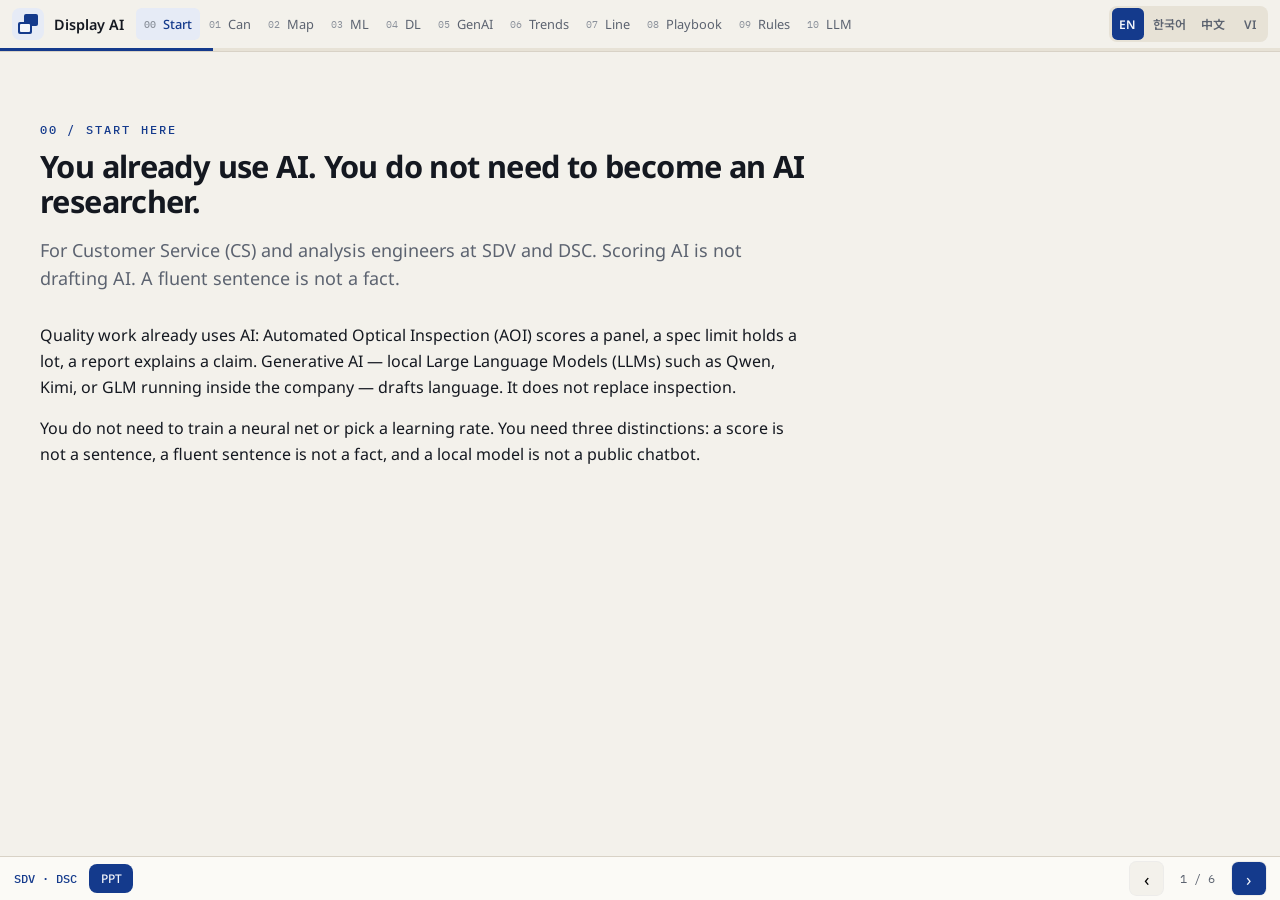
